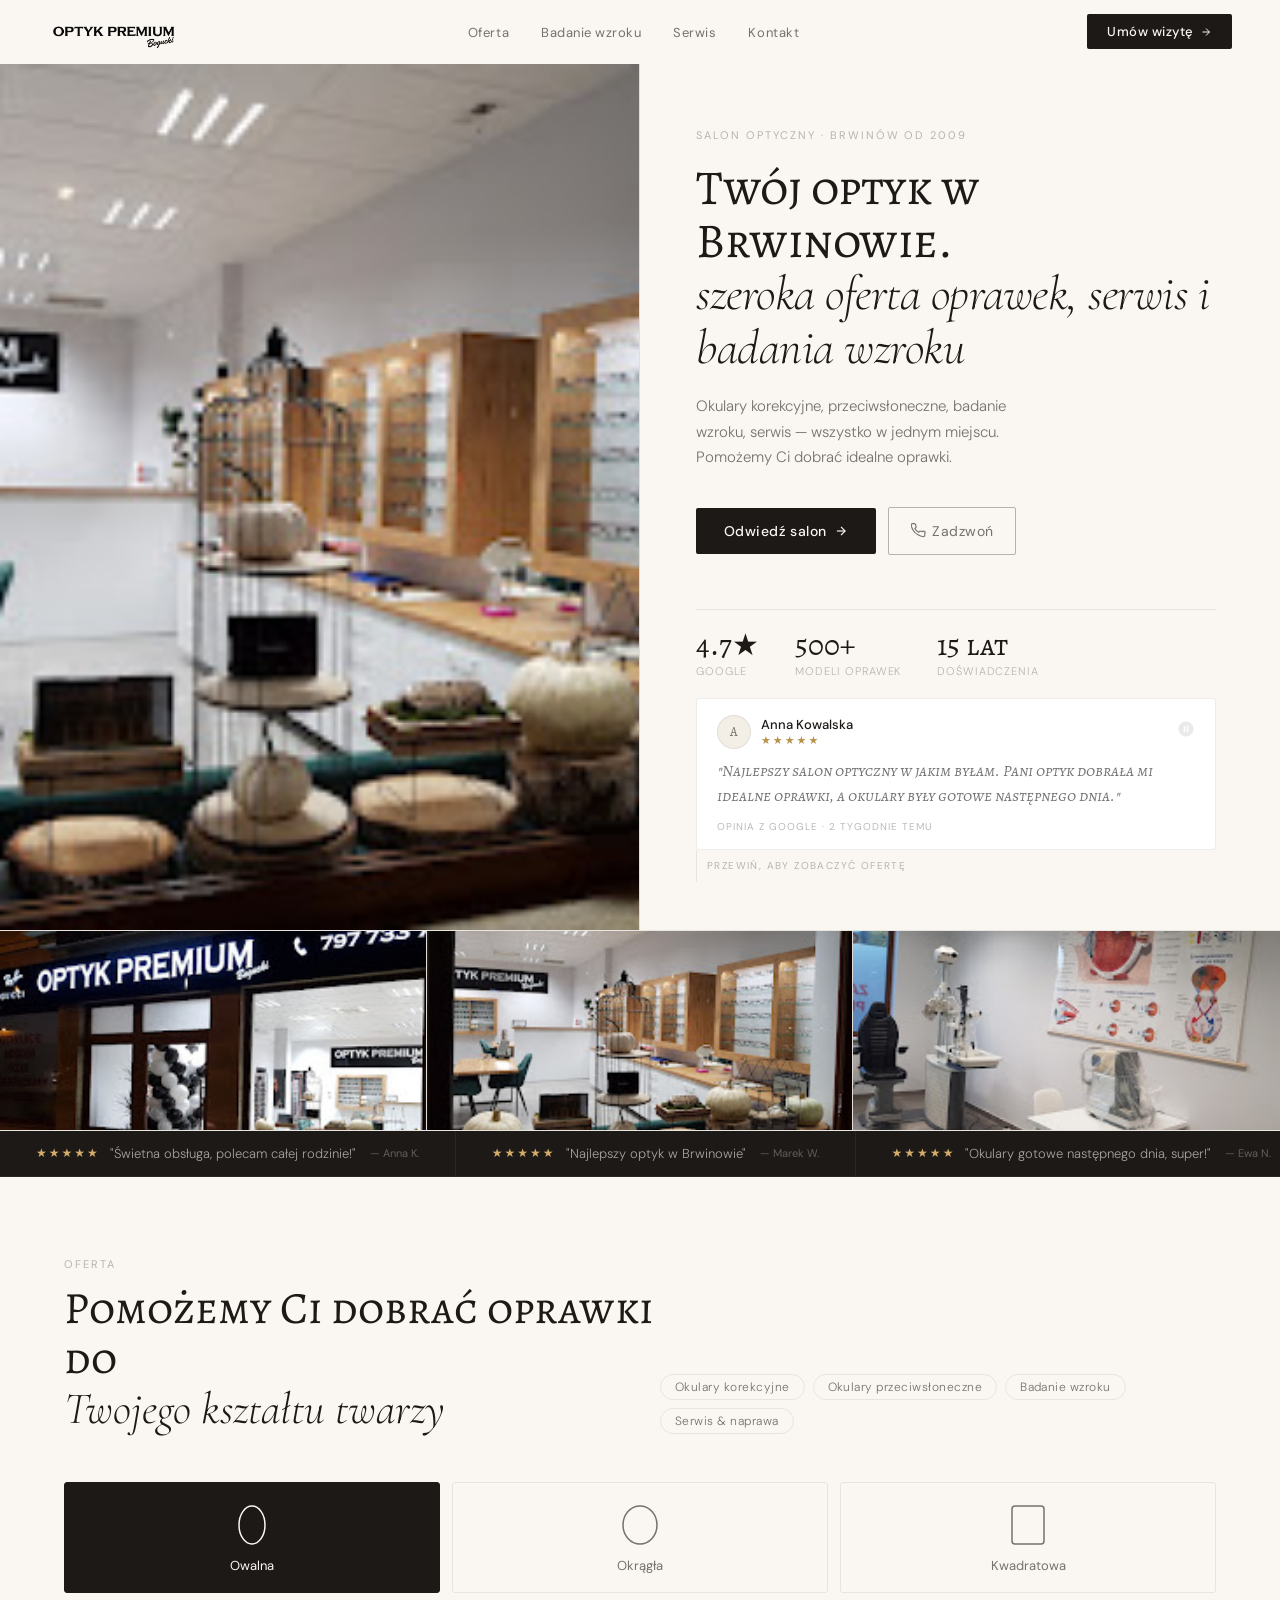
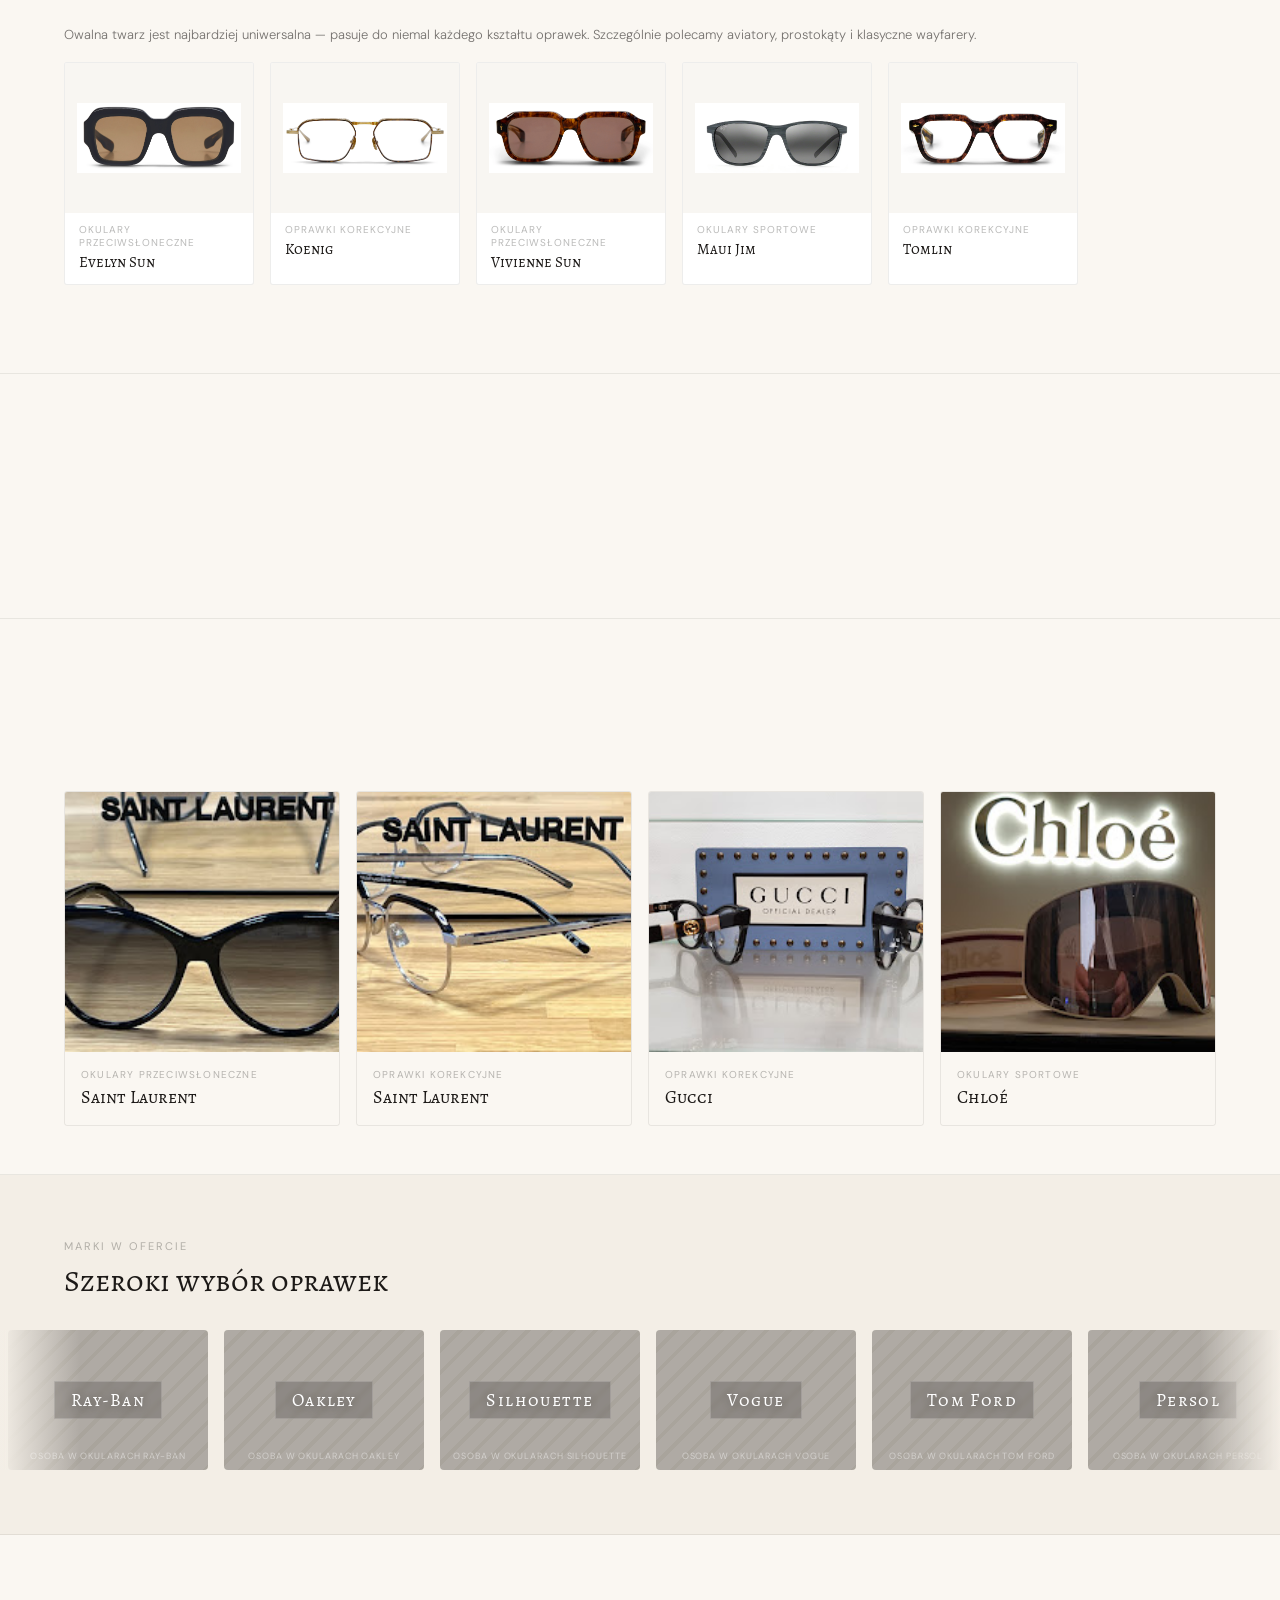
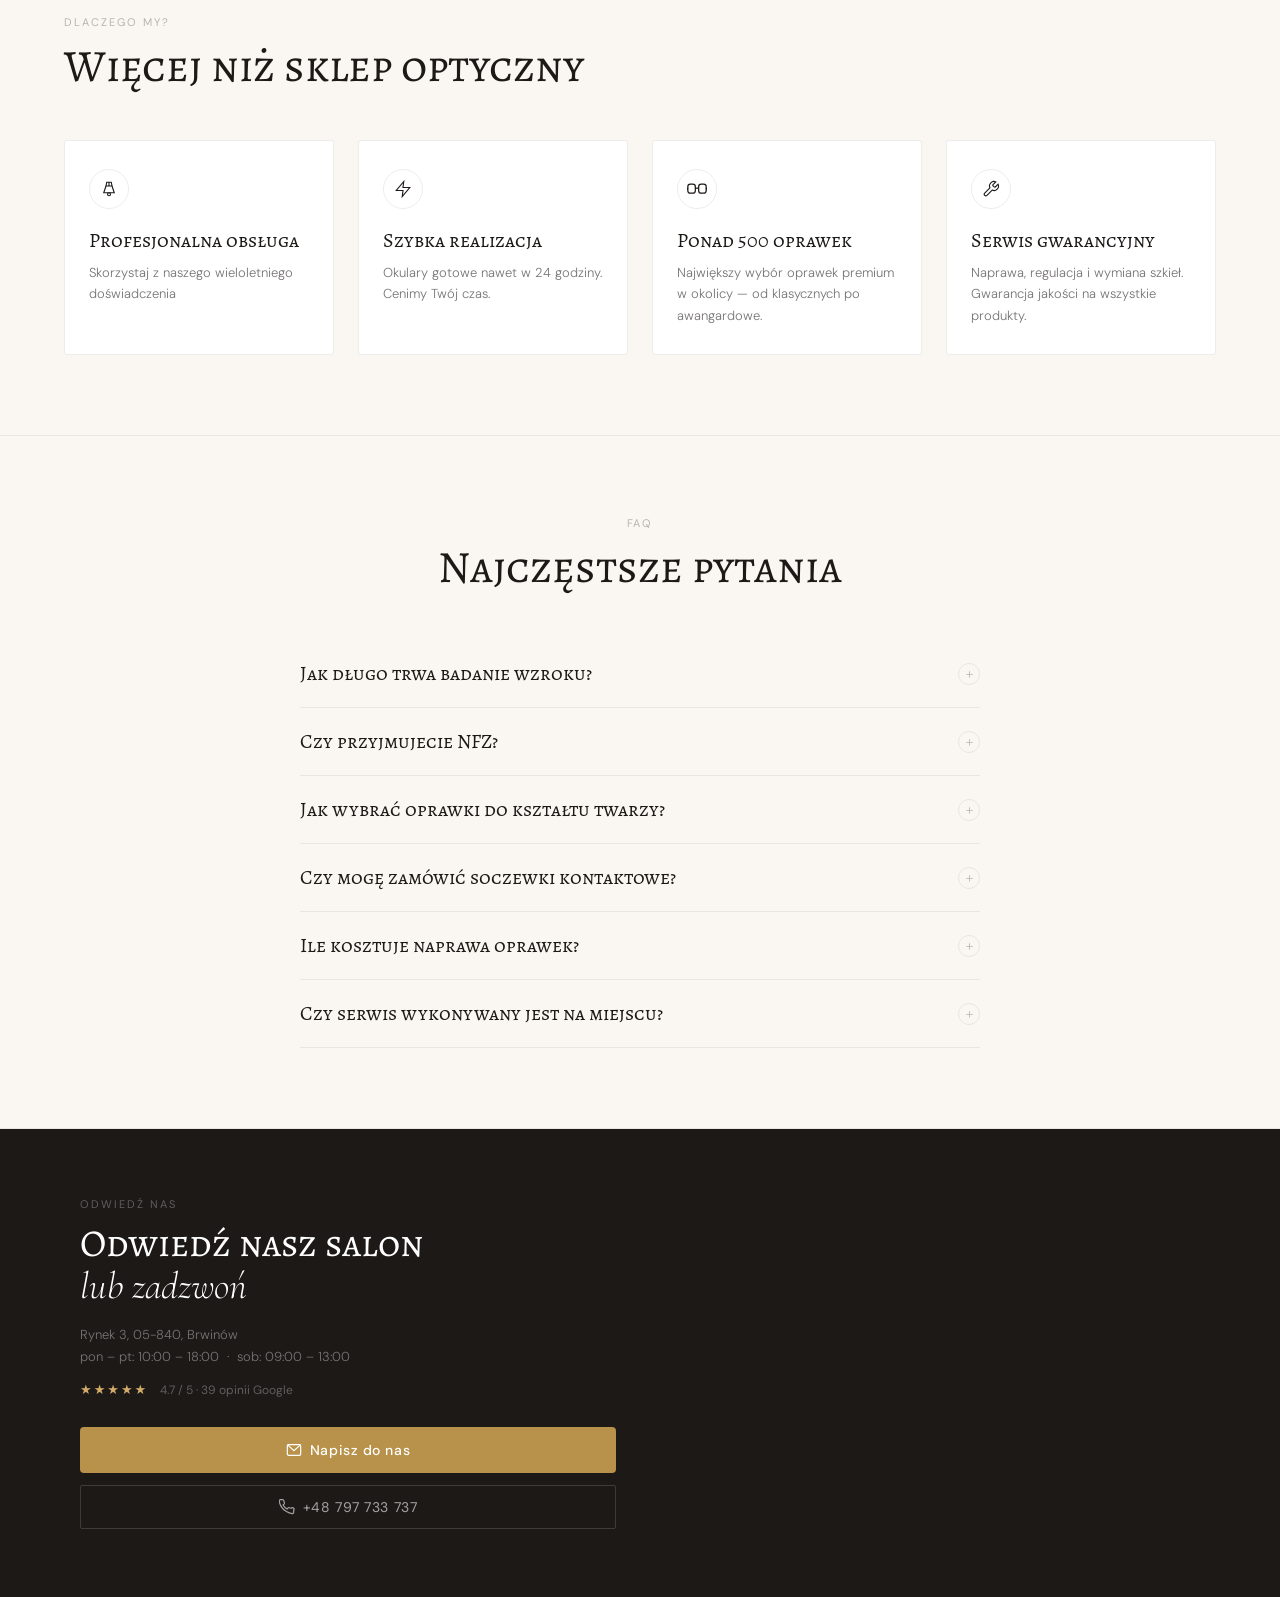
==== index.html @ ebd9d2a1 "Init 2" ====
<!DOCTYPE html>
<html>
<head>
  <meta charset="utf-8">
  <title>Optyk Premium Bogucki – Salon optyczny Wrocław</title>
  <style>
    * { margin: 0; padding: 0; box-sizing: border-box; }
    body { background: #FAF7F2; display: flex; align-items: center; justify-content: center; min-height: 100vh; font-family: -apple-system, BlinkMacSystemFont, sans-serif; }
    #__bundler_loading { position: fixed; bottom: 20px; right: 20px; font: 13px/1.4 -apple-system, BlinkMacSystemFont, sans-serif; color: #666; background: #fff; padding: 8px 14px; border-radius: 8px; box-shadow: 0 1px 4px rgba(0,0,0,0.12); z-index: 10000; }
    #__bundler_thumbnail { position: fixed; inset: 0; width: 100%; height: 100%; display: flex; align-items: center; justify-content: center; background: #FAF7F2; z-index: 9999; }
    #__bundler_thumbnail svg { width: 100%; height: 100%; object-fit: contain; }
    #__bundler_placeholder { color: #999; font-size: 14px; }
  </style>
  <noscript>
    <style>#__bundler_loading { display: none; }</style>
    <div style="position:fixed;bottom:12px;left:12px;font:13px/1.4 -apple-system,BlinkMacSystemFont,sans-serif;color:#999;background:rgba(255,255,255,0.9);padding:6px 12px;border-radius:6px;box-shadow:0 1px 4px rgba(0,0,0,0.08);z-index:10000;">
      This page requires JavaScript to display.
    </div>
  </noscript>
</head>
<body>
  <div id="__bundler_thumbnail">
  <svg viewBox="0 0 1200 800" xmlns="http://www.w3.org/2000/svg">
    <!-- Nav bar -->
    <rect x="0" y="0" width="1200" height="64" fill="#FAF7F2"></rect>
    <rect x="48" y="22" width="180" height="20" rx="2" fill="#1C1917" opacity=".15"></rect>
    <rect x="1080" y="20" width="80" height="24" rx="2" fill="#1C1917" opacity=".8"></rect>
    <!-- Hero left image -->
    <rect x="0" y="64" width="600" height="500" fill="#E8E2DA"></rect>
    <rect x="220" y="240" width="160" height="12" rx="2" fill="#C8BFB4"></rect>
    <!-- Hero right text -->
    <rect x="648" y="140" width="200" height="10" rx="2" fill="#1C1917" opacity=".15"></rect>
    <rect x="648" y="168" width="460" height="48" rx="2" fill="#1C1917" opacity=".2"></rect>
    <rect x="648" y="224" width="380" height="36" rx="2" fill="#B8924A" opacity=".4"></rect>
    <rect x="648" y="280" width="340" height="32" rx="2" fill="#1C1917" opacity=".1"></rect>
    <rect x="648" y="332" width="140" height="40" rx="3" fill="#1C1917" opacity=".8"></rect>
    <rect x="800" y="332" width="120" height="40" rx="3" fill="none" stroke="#1C1917" stroke-width="2" opacity=".4"></rect>
    <!-- Stats -->
    <rect x="648" y="420" width="1200" height="1" fill="#1C1917" opacity=".1"></rect>
    <rect x="648" y="440" width="60" height="28" rx="2" fill="#1C1917" opacity=".2"></rect>
    <rect x="740" y="440" width="60" height="28" rx="2" fill="#1C1917" opacity=".2"></rect>
    <rect x="832" y="440" width="80" height="28" rx="2" fill="#1C1917" opacity=".2"></rect>
    <!-- Photo strip -->
    <rect x="0" y="564" width="400" height="130" fill="#DDD7CF"></rect>
    <rect x="400" y="564" width="400" height="130" fill="#D5CFC7"></rect>
    <rect x="800" y="564" width="400" height="130" fill="#CCC6BC"></rect>
    <!-- Eyeglasses icon -->
    <g transform="translate(560,620)" opacity=".3">
      <rect x="-60" y="-15" width="50" height="30" rx="8" fill="none" stroke="#1C1917" stroke-width="3"></rect>
      <rect x="10" y="-15" width="50" height="30" rx="8" fill="none" stroke="#1C1917" stroke-width="3"></rect>
      <line x1="-10" y1="0" x2="10" y2="0" stroke="#1C1917" stroke-width="3"></line>
    </g>
  </svg>
</div>
  <div id="__bundler_loading">Unpacking...</div>

  <script>
    
document.addEventListener('DOMContentLoaded', async function() {
  const loading = document.getElementById('__bundler_loading');
  function setStatus(msg) { if (loading) loading.textContent = msg; }

  // Error sink persists across replaceWith since it's on window, not the DOM.
  window.addEventListener('error', function(e) {
    var p = document.body || document.documentElement;
    var d = document.getElementById('__bundler_err') || p.appendChild(document.createElement('div'));
    d.id = '__bundler_err';
    d.style.cssText = 'position:fixed;bottom:12px;left:12px;right:12px;font:12px/1.4 ui-monospace,monospace;background:#2a1215;color:#ff8a80;padding:10px 14px;border-radius:8px;border:1px solid #5c2b2e;z-index:99999;white-space:pre-wrap;max-height:40vh;overflow:auto';
    d.textContent = (d.textContent ? d.textContent + String.fromCharCode(10) : '') +
      '[bundle] ' + (e.message || e.type) +
      (e.filename ? ' (' + e.filename.slice(0, 60) + ':' + e.lineno + ')' : '');
  }, true);

  try {
    const manifestEl = document.querySelector('script[type="__bundler/manifest"]');
    const templateEl = document.querySelector('script[type="__bundler/template"]');
    if (!manifestEl || !templateEl) {
      setStatus('Error: missing bundle data');
      console.error('[bundler] Missing script tags — manifestEl:', !!manifestEl, 'templateEl:', !!templateEl);
      return;
    }

    const manifest = JSON.parse(manifestEl.textContent);
    let template = JSON.parse(templateEl.textContent);

    const uuids = Object.keys(manifest);
    setStatus('Unpacking ' + uuids.length + ' assets...');

    const blobUrls = {};
    await Promise.all(uuids.map(async (uuid) => {
      const entry = manifest[uuid];
      try {
        const binaryStr = atob(entry.data);
        const bytes = new Uint8Array(binaryStr.length);
        for (let i = 0; i < binaryStr.length; i++) bytes[i] = binaryStr.charCodeAt(i);

        let finalBytes = bytes;
        if (entry.compressed) {
          if (typeof DecompressionStream !== 'undefined') {
            const ds = new DecompressionStream('gzip');
            const writer = ds.writable.getWriter();
            const reader = ds.readable.getReader();
            writer.write(bytes);
            writer.close();
            const chunks = [];
            let totalLen = 0;
            while (true) {
              const { done, value } = await reader.read();
              if (done) break;
              chunks.push(value);
              totalLen += value.length;
            }
            finalBytes = new Uint8Array(totalLen);
            let offset = 0;
            for (const chunk of chunks) { finalBytes.set(chunk, offset); offset += chunk.length; }
          } else {
            console.warn('DecompressionStream not available, asset ' + uuid + ' may not render');
          }
        }

        blobUrls[uuid] = URL.createObjectURL(new Blob([finalBytes], { type: entry.mime }));
      } catch (err) {
        console.error('Failed to decode asset ' + uuid + ':', err);
        blobUrls[uuid] = URL.createObjectURL(new Blob([], { type: entry.mime }));
      }
    }));

    const extResEl = document.querySelector('script[type="__bundler/ext_resources"]');
    const extResources = extResEl ? JSON.parse(extResEl.textContent) : [];
    const resourceMap = {};
    for (const entry of extResources) {
      if (blobUrls[entry.uuid]) resourceMap[entry.id] = blobUrls[entry.uuid];
    }

    setStatus('Rendering...');
    for (const uuid of uuids) template = template.split(uuid).join(blobUrls[uuid]);

    // Strip integrity + crossorigin — blob URLs from a file:// document inherit
    // a null origin, so crossorigin forces a CORS fetch that SRI then rejects.
    // The manifest bytes are ours; SRI protects against CDN compromise, not this.
    template = template.replace(/\s+integrity="[^"]*"/gi, '').replace(/\s+crossorigin="[^"]*"/gi, '');

    const resourceScript = '<script>window.__resources = ' +
      JSON.stringify(resourceMap).split('</' + 'script>').join('<\\/' + 'script>') +
      ';</' + 'script>';
    // Inject after <head> so the DOCTYPE stays first; prepending the script
    // would push the parser into quirks mode. DOMParser always emits a <head>
    // (synthesizing one if the source HTML omitted it) but may carry
    // attributes through, so match the full opening tag. slice() rather than
    // replace() keeps us clear of $-pattern substitution in resourceScript.
    const headOpen = template.match(/<head[^>]*>/i);
    if (headOpen) {
      const i = headOpen.index + headOpen[0].length;
      template = template.slice(0, i) + resourceScript + template.slice(i);
    }

    // Parse the template and swap the root element. Scripts inserted via
    // DOMParser/replaceWith are inert per spec — re-create each with
    // createElement so they execute, awaiting onload for src scripts to
    // preserve ordering (React before ReactDOM before Babel before text/babel).
    const doc = new DOMParser().parseFromString(template, 'text/html');
    document.documentElement.replaceWith(doc.documentElement);
    const dead = Array.from(document.scripts);
    for (const old of dead) {
      const s = document.createElement('script');
      for (const a of old.attributes) s.setAttribute(a.name, a.value);
      s.textContent = old.textContent;
      // text/babel scripts with a src: fetch and inline. transformScriptTags
      // does XHR against the src, but blob:null/ from a file:// origin is
      // silently dropped. Inlining makes it a plain inline babel script,
      // which transformScriptTags handles unconditionally.
      if ((s.type === 'text/babel' || s.type === 'text/jsx') && s.src) {
        const r = await fetch(s.src);
        s.textContent = await r.text();
        s.removeAttribute('src');
      }
      const p = s.src ? new Promise(function(r) { s.onload = s.onerror = r; }) : null;
      old.replaceWith(s);
      if (p) await p;
    }
    // Babel standalone auto-transforms type=text/babel on DOMContentLoaded,
    // which fired before we swapped the document. Trigger manually if present.
    if (window.Babel && typeof window.Babel.transformScriptTags === 'function') {
      window.Babel.transformScriptTags();
    }
  } catch (err) {
    setStatus('Error unpacking: ' + err.message);
    console.error('Bundle unpack error:', err);
  }
});

  </script>

  <script type="__bundler/manifest">
{"3f84a87c-1de7-4f9e-9d6e-d12e7cf51bd6":{"mime":"image/jpeg","compressed":false,"data":"/9j/4AAQSkZJRgABAQAAAQABAAD/4QAqRXhpZgAASUkqAAgAAAABADEBAgAHAAAAGgAAAAAAAABHb29nbGUAAP/bAIQAAwICCgsKCwsNCwsKCgoKCAgKCgoKCgoLCwoKCggICgoKCgsKCgsKCgoNCggKCgoKCAoKCgoICgsNCg0NCggKCAEDBAQGBQYKBgYKDw4KDQ0NDQ0QDxAQDw8NDQ0NDQ0NDQ0NDxANDw0NDQ0NDQ0NDQ0NDQ0NDQ0NDQ0NDQ0NDQ0N/8AAEQgArgDzAwERAAIRAQMRAf/EAB0AAAAHAQEBAAAAAAAAAAAAAAECAwQFBgcIAAn/xABbEAACAQIDBAUHBQoJBwsFAQABAgMEEQAFEgYTITEHIkFRgQhhcZGhscEUFTJSkiNCU2JygtHS4fAJFjNDk6KywtMXJFRjg7TDZHN0hKOks9Ti4/E1hZTE8zT/xAAcAQACAwEBAQEAAAAAAAAAAAABAgADBAUGBwj/xAA6EQACAQIDBAgFAwQCAgMAAAAAAQIDEQQSIRMxQVEFYXGBkaGx8CIywdHhFEJSFSMz8VNiJNJDgqL/2gAMAwEAAhEDEQA/AMw/[base64]/pA/ve84OhHcRrXniF5GgQc7ySxxi3i49+LoUXPcm+4qlUUd7K1V9M9BGevmNAv4oqIefpDtjR+hq/wZU8TSX7kWjZzMZKhFliaCSBxeOWGVJkYeZle3d6L4zzoum7STTLI1IzV4u6J+bLJwOEYY+d1Uey+EUVxGuhAZRVHmijzAj36vhi2yEzCb5PUk23YHn1X9l8GyDcRnyGqHJQfT+zB0BcLV0MoHIk/kkD44ARXKqWThrt6BcerB7BGTUeXr3jxJwBrhhk6/WX7WIHUP8xjvX7f7cDQmp5sk84+3iaBPDIz5vBsK0mTUIcib9z+3FTSHTE3yQ2vx/fxxWx0xgVj+v7f24pyot1B3cf1/b+3BsgWYZYUP398NZE1DCjT65Hjh1FCu4Hzav1ziyyEsz5j+QbVaM+jPa1JWpci/PcPa35hPhj7L0tBPC1OeV/[base64]/ZZ5HkT9arqaivka2oM7QQ37SscbahftO+42vbnfm1Olqj0gkl77vI3QwMFrJ3ZPHyScnC6fkSr5xLUavtb8n1k4y/1Cv/I0fpaX8TOM/pqvIKhaimeaooZN3FNRvYkRrpiUxtws8QKhHYEldKu+gHd9WlOOMi4zXxczn1Kbw0s0dxuWz3lLUczMqTPdBGzaopFtr4BbHrEqQyvpUqCpNytmOX+mVv22Zd+rpLfdFu2f6Voai+6qYpiOBEcqsR2cVBuORFiOzGSdCrT+ZMuhUpz+Vpk7Hncne3t/TjPcushUZzJ3t6z+sMG5LIN87y/WI/OP62CDKhVc2k+s3tP9/BJZCvzy/ex8f/ViAyoL88N5/WP04Fw2QHzo3cfWMAawVc2buPrH6MC4Mp45u3cfXbEDYCWvf6jevFcr8hkkNmnbub1fsxW7liQyk09x+z+/uxUNYT3K9x+z+/uwQDlKVPqn1YdIW4ruIz96cWKwtwwoI+44ssDMz5X+SH9z2gywdsss6OO5WpKogH0kLj7b0jD/AMaa45X6HzLBWdeLvua9UfVtNk/xL/v6cfGrSPojaDSbMW/[base64]/UU1BEtQ8a5mrVCvUUryNHu3kcoialhcWQoDwAuOIbnji1sbKVVuO7TqOnTw0VBKW84n6KuiHMcxzHNqaBYmlyyqdCY3FKdC1NZTkRMTa5MaaQSAoHE9/YniLRTnu/Bzo0byeXea4v8AGvLBqKV4RSOrLCK6ELfmZYDOqKBcsW08ByBtjPlw1bl6Fl61PmYzsJ5bGYpna1800k1FLUy00lMszCnKNCsSiKFndIwp3M6OEFyGu/Ga9lTDwlT2SSS4O2vjvEjVkp7Rt35cPA07pu8rf5TneRPTz1lHSiopFrYTI8KFRX07SbxIpSkqbourlla6altbhjPRw2ypSg7O/V6PgX1KynOMldW3mifwi3TUvzNSzUFeoZswWNnoasq5Q0dcdL7p1cLqVTZuGoKbXAxlwNGUJPPHhxLsTUUorK/AonlF1mZVO09FlsWZy5alTllFJvXqpkp1ZaWrqmkdFljXXMYt3cm7Oykk8sbMO1TpN5U9XwTe/hdGWqs8lq93NoiKHbXNciz3LaUZ3DnSVs9JDUwxzS1CJHPUR02iRWlkSOZhIZIHVzIrRDUuhtMpnlr0nmhbfbRJ9uhKbdOatK/e36lX6Ttp62o2mzikOe/NFPBVVjRyVU8y043csMYp4wp4Owd3UDq6YnsO6yDyUo2im7LgvqJL4pt3fizQdjtl6qDLs9rE2lhzhafJqmLd0k85aCaaSCSCc6zYECCZEYdcF2ANme9EpucoXhb4r7kWwjaMvi4W3sn/AODc8p2aaVsqrJXeSbeVmXTzWu4UsKimDGxfjHNLCVDC8VVGWBjVcZ8Zhs7U4rXiX4atl+F7jDPJm6Kc5zmgraxc4kpky9bMsqNM0mmnapJ16lt1QFJYuSTqJ7+hVrqElGy16l9jJClnTd/UsHko9Aec5/Ry1cecvSCGo+S6XhMrFhDBUa1dHi02EygcLgrcHjwqr4mNLRq/chqVHPudvE+q0uzTEk2FiSRy4cfRjx+zbdz0Cmgf4sn8X2fowdmxdohVdlT5vUP0YZU2LtEGOyZ/e2CqTJtUG/ioe73YsyC7VHyL8mWHTmtFOeDNVxhfMHDRj+1a3nx95xdDNh6knydvA+WYaVq0O0+qf8c5h5/zVx8Lzs+oZRLN+k4xRPLKVjihR5pZHFlSONS7uxvayqCSbjgMWU4ynJRjvEaUdT5002Y1+0uYsxnqIN6GqoUCkw5dliyrBFqUooWprF+UFFhqD8oZFlmvCsYh9ZUlDB0rcdO9nBhGWJqXe5Hb/[base64]/p5jLSLFOlzomz+PLKaGqy6KGloUmlimjFBvhGQZJjMYZGne+tZZN5c6k1Feq2mU505NuL14hlCcUsyL/XdObV+f7J5izXmMOWUFTbTqFVBmNZSzMyg2AlE0U6346JeXCxqyZYTXa/IsU804vsRcqPoogzPa/aShmvoqaKeRJALtFPvsnnhnQcOtGxvbhqjLxnquwOeVZwown2X7LMtVNTqyi+X2Mm8numraPavK6SrLb/AC2dsvVSdQSHd1k6LESFLQual5YS3OOZQLLpVdc2pU3KPFFEE41EmbF5QtYf49wSdrUSHkBx+b66Pl4fvwxXRX9rxLan+Q+lB2tkv9Icz/Njv/L+GPK7bU6+zR8u+g/ypqfI9oNopJ45pBV19bGu4WBtLR5hWude/qIAFIfhpZzcchwv6qdB1oRSaW7f2dRw1UVObdr7zZ+m7+EVp6vIc0NNv4ZiKbLFEogU3zFasF0emmn0mOCmrXuzoVZY/rLjPTwTpVE3JNavTq7bcy2VdTi9LM5hj8mXaiTI1RoYRlkMcuax0rrR/KwNMk7FdMDVglkUtaE1AYq6xMoH3NdP6mlny3+LcV7CplvbTeU/atqaSgyTNFjYRxVL5XmzROxJqqd6eoR13hdVkrKTVKuhN1vo5VtdCuLU3mcW+tdn4ZW7WTXeRnS9NQ1DxU+XtU1L1EyRIlRDTxybxrRxRpuKiYSGRnCgskP5JFyLVeMbya7r+ZXvdop95NdM3QzX/[base64]/3qa97yUF/bkzSf4KTOGjyOp0sADms4+9PFaHKx2jHO6UnacV1fVmnBwUot9Z2a21kg+/9i/AY4+0fM3umuQA2xk+ufsr+rg7R8wbNCybYP9dvsD9XDqoDZrkK/wAb3+s3goH93D7QGzXIN/G1/rN6h+ribUmzXI+TPR3PorqC33tflo8DVQKfXc4/SOJitjKP/V+jPj9HWrHtXqfU0VQ9v4v6vxx+dJKzaPrq3XOXPLg6Qg+XtQwM7vUTJHWClBkmio4VlqqgqFSzO25WJomYBld1ay67ej6Mwk6c9rUjZWur8b8fqjkYzExayQd3ezLH5HmxTQ0ktU0QhlzGoeoERRVanpIVWkoKNgI0t8lhiVNJF1Znubk45/SVXPUtwRqwVPJDrN9NT3+u37+7HIOgNZMw/[base64]/D4qUs+loqLffuXmU1qMfh5to0ylqAxNlbv5t2n0HHA1OiUzOfJ/yeR3kkyugeWV2lkkkoqd3d3Ys7uxgJZ2YlmZjdiSSeONKxVVKyk/EodGm+CEf8gmT6DH810IjLrKYxQ04QuiuiuV3AUsoeRQxF1DsAbMbz9VW3534g2FPkjQd7w+ifFjb1AWt5rYz5ne5dZFdpNh6RIXploqVKaQaZKdYIlhkWwUB4VhEbgABQGQ8AB2YMq9S98zuLs42tZWI/[base64]/QQR5saY9IV4/uZU8NTf7TNM58gijuzU9RPTMRYB4knQDuICwOy+Zpm8+N8OmJr5op+RllgIvc2hzlOzu0uVqFhemzKljFhAF0OFuWOhG3bISbnTHPLdmvoJOLf1GExX+ROMuf5/AqpV6C+B3XI0Hog6dKWqV4hAlFOhAmpWiCFWPVs6gIRewA3kQBuFDE8MV4no6rGO0pyzR7dV76h6OMg3kmsr8jUqUaRZEVBcmyQ6RcgAmwsLkAAnzDzY4Lm3vdzpJJbhUFz3/YUfHAUiWPKh7z9lcS4LC6wt9ZvUMWRkKxRYW728dOLbkFRSv3n7QwbinyuyQulRTvoe0dTSyk6G4BJ43ve34t8fpvENOnJLk/Q+KUpJTj2r1R9ONvNuqehUSVVRBSxyOUiMzKplbnpiS5eV7W6saM3EcOIx+fZUJzqyjFcX6n15VoRgm3wMDrNmYq/fVNHLT1ao7SuInUSwtfeDewSBZYmP0gGjGrmL49ksc6VKNOtFp2sm1dPhozhvCxqTcoNNFI2fpq6npKM1C1tTvI5WU5amaTqo3shdZXolQ69TdVphdlFkOldK8eGJjr8v8A9kvqa50bc+64oM1qXIKQ55H3/cdoB3dkzHjzuDw5HtJxHiU/4eEQKhb+XixpUbL17oU320QBfe9UZijarFQN6EWQIQeMZcpqAbSSAcKqq/6eCLNlb+XixOo2FqY45WZtonjWNmdpp8yZFUKdRa5to7CGFiL8DjTCopP4VG/Uo/YpnBrVt27WQNP0d1F4Cy5s2pY3pr78kLNvJI2iO7ugfcyMLFfoAniUvoe1jB1Gko8Xp74mfNSnNU73lwRYX2EzVwQ0mem9uDSTkcPM0dj4jHJ21D/p5HR2dT/t4jPLujeqYalOas6SEM+t+DRkcDeMAMpt2Ai3PD7Wit+XwF2c3zJh6muD7sz5sXUAsqzuGF9POyNbmLDgeOC6tFa/D4EVOo9E2WHL9nqtlH3XNST2fKm5919Q+HHswY1aEtEo37BXTqri/Ek8o2VqQ+rd5nUtE3CNq9lCuVtqDfKILnS5AtIV0yEEG4tbKtQpPLNRV1y3+CK9lVqK8ZPT3zLTsnBmJ1M9HmcK3FllzTLhYAnjw+Wsb3HBpLi3M34YliMCm7xi+xP8F0qOJaWWbXPd+Sxx5lIt7rVD/wC50bd3/IPN2k8/RaPEYD+H/wCfyJsMX/yPy+wgMwqNRK/K2BBAX5flhsewgNlt7jzvbv78K6/R/wDx+T+5NhjH/[base64]/k95Y7t3H1ftxzbmtxGz0Lnj1/QOA9+BmQbCiZdJbgH9f7fjiZkDKJHJpe0N4sf0nAuh7DmnylhzBv5yffgAaKL0tdAkdcocH5PWRA/J6yO28Q/UktbewNyeNjyJ0kE8eng+kJ4aWj+HijHXwsays9/Mz3oX6YKiKd8tr13dVAY0WUm6lXbREd4baoJiQsE5t1yIJLSaNXZxuChiIfqcN2tetlz5o52GxMqUtjW38H74cmb5U00x5L62H6Rjy6aR2srEItl5W+kSPzx+k4LmiWZJ02yZA/b+0YZTEaF/mOXkLeP7b4bOiZRudnJPrD9/[base64]/[base64]/[base64]/YMZNmy/Og77Ut2K3hc4mQGcK21x+q39b9OJkJtBtJtS3cw+17v24bZBzmZdNWwny+JXTSlbTiQ00skbMjBwQ9NOCGD0046sqMjAcHANmV+x0fipYWf/V7/ALmDF0I4iOu9bn9Cu9B/lDO6illDJLARBIlQzvNTzlmC0s5+k8ZFloqwtJ8oCGKSRphHNXdbpDo2FWP6ih2tLd2r6rh6c/B4ydN7Grw3Pn1PytzNtG2574vQWcewr+jHk9kd3OSVJtE7Dq6D6Gvx9V8FQQrkKy5hN2qPb+jDqERHJiPy6XuHqxZkgDMylNl1Zz+7fYc+6M+/[base64]/3WIxFKvK1qZopYw9PODUx1ECud78pZGNIrbmZNWoMCduJxLoNaXTW/r4oxUIKpe7s16cH74kmnkL1sDBoabJ3YayJVetonBdWDkWpagrxZt3pqFWNdKgNpDDPDpGmuBfLDSfEp+1nkyZ65U01Lr3NXNJIlHtCz8SrNpVa3dQJZ2Qv/AJq7NuyCulgDrq42Ecrk2r6rf6cCiNCTuo626uJE5/sZtTRxzOiZ9HIyF1CnLapS6nqDTAzMqaeD7hCXcatBvYUvF0Z72n2pfVFioVEno7dVzN6vykds4iGf5cgA6yy5a+lufFt5Bcd3UdRYcud0lChNfLHusMnUjxYhTfwkmc2tLHQzWNjrp5EkPZ9KOVQp9I8MVfoaPK3f/st/U1OZfNmP4SaOMBmyeKVyetoq2hB58pDHMSeXAxjt48BemXR9P9smOsVPika3kX8KrlWkbzK6yA9oglgqPUzPTE/ZGMU+jG38M/FF8cZ/KJdMi/hAdlagAyS1VK5NtNRTTXB5cWp2qlH2rYql0bW4Wfl6lqxdPjdGpbPdLWSTsEhzCkdzwEXy2JJbjs3Mksclx2rouDzGOZUwmIjvi7dWpqjXpPdI0mi2dQi41MO8HWPta2Htxhkpren4F6cXuY5+Zk+r6jY/28VZmNZHvmiP6r/a/S592DnkSyCrkkP1W8QhGBnYbIRm2Wg/BqfQQp94IwNpJByxIbabovpKiMxS07SRMVYoZAy6lN1ZQX6rqbMjqVdCAVIIBxdTr1KbvF6iunGWjOculHyaqqnIqKN56gR/Ru6pmcC8erDU3018QGkfJ6oiYhCTPMxVcehw3SUZ/DVsvR93DuOdVwbWsPyvuN/Jn8pSWrqxl9TS72a0xWoRDTTIIV1N8tpzwiYWCM67sLNJHGYrsGwuOwkIwdWDt5p35C4evKUlCSu/PvOrRSR906HzHWPaDjzl2dXKgN2n4QE/VkjsfYy+7Bu+RHE8xI5xKR3oRf1M4wb9YLDNs1gH0lZPyxYem+rEtLgw6cjCfKT6GjUKK+g0jMadCrJYFK2m/nKaVQw1tpH3IFlLWCCSNxTT0voOjMfKjLJP5efL8HMxuFjVjmj8y8/zyFPJo8oWnrVSCQaKgCy7zdmQsNWqGR2065UCs0cpVDUwqWKJNHVww7ukujtHXo7v3Jeq6jLgsY/8VXfwfP8AJ0XTzL2W8Gj/AFvhjytmdoeicfVHiU/TiZSBTUHuP2o8PYBKCvpx9+v2T+jGF5S34+Rk+2uY6Z0cNdIqpJEtfhvFeC47B/LHs5nHqZ6q64wXojnQVnr/ACfqSEs3Ede3Hjx5ebhjEjUyt9KvRbDmFHNSSMSsqMqswLBHI6r2I5KdJ89saKdVwlconBSTRxx5DO2LZTLXZZXR1MOqQ1FO4hmMCy0zClrrypH9GRHpSZgwg1UcQZlaVBJ6bEOFejo9d/fY4FOEqVZNrq7vf1OvG6S3Yg00LvxuJpyFiI7CFkYs9uBUbpla1iy45FN06XxN3fDl+TqShOorJWXmY90ueVBBlbCmaOWeoC714abdpo19cGed3WzyXLhIwzBSpKIrxawobWWact/eFyyLLBbii7I+XxlrORU000F2sHjm3115BnE8dLx71iec9xPDF1To/N/jnftViqOKt88TpDo86aMrqzalngkltq3Rdo57cr7mQJJb8ZVK9zY5NfCV6avJO3NG6nXpT3PUvFbE8nB0Vxys6s49TXHgRjmKbjuZqyp8CiZp5PeWyEs+V5exY3LfN9NqYntLBAxPnJxojiqq3TfiVuhB74opGZ+QxkcrFmy9EY8DuZaqAW/5tKhUvx+p7hi+PSNaP7r9yKnhab4Fazv+DUyOQdWOsivyMVWCfVNDP7TjR/VqnV4Ff6KD5ldqv4LfKrdWqrk/Lelkt4fI0PtGIumJ8YrzF/QR5srEH8Ge8Epkpc7ene1lb5O0UijgSDNDWR3BIvwiHZw4XxeumIvSUPMqeBtukP6foS20o9Qp8/iqFv1BUVM8zHgOGispJ0T8kVBXtvxNnWPwk/mh5IX9NWjul5hI/KF2yobGsycVkViGkpUbWSAOsZKKSohjB48TSKpJ7OREqGDrP4J2fb9GFVa9P5ldGgdEHl/5XXssMpmoKk6VEdSVaJpDe8cdSpUEgi33aKDUWUAE6guar0RUWtNp+v57i6OOg/mVjoQ5jwBUMQeIIdyCD29RXBB7CDY44sqTi7S0Z0FJNXQykllP0UY+ez29bOh9nhhPhS1Y92Iy01X+Kg8W9hNh9o4GemG0gcp2SnMhc2ZmCq77uNSyqbqjEIXZVvwGoAcbc8SVZNZeBFDW/EtCZA4/mk8NQ+HxxTmRZYO2WyHgY7370d/0ftwcxLCXzGexClhzQOns1c/A4jn1gyjeXL5x98WHHhIiuPereu+HVSK3iuLIqbK35hQp74WVR4owt4B8XKtHiVuDOW/KJ6E51mbMKQMs5KvURR60Z3BVhURKCoLgqjyxqbSMglUGTWJfTYHpGMY7OTXUcbFYRt54rX3qdMdBOc1FZQxTzx7iVzJeME30B2EbuGUMrSKA1jxsQeZIHJx0qcarcFo/U34fPkWfeaX8xEdpP53H3j3Y520RqsKJsye4eLG/uwdoAhlnI5vHbuuPerrbGJwNdyldINUdMxA1KqrP1SSCYdMoAuW5mO3M+zHraWuzvxil9DjT/f2t+jJHMAWVCoPFVNwt+yx42PbfHP3bzVvVxVDKqnqufPax9uo+wYjaJYxbbPo9MtdGrK6LOk0pkjBLx1ALOGLmQAq/EEIqyFtR1qBjqYacY05VE/iTXY12GGtFuajbRlvjnzCij6n+eMVdYxWKBHv2skCLUoFkhQtp1GrjqlaSTRv4kBkXounhMY/gWWdu5vj7VuwxuVehfM7x80jB/J38ms1Mj1WZ0zVU8slRNMKkrKNepNAaNGaJmmu8xYXRIhFFGFViBgxE1SVk/i3acDXSjn14epqe3PkYZNUggZeKVrEB6N3p9JPburmnYjh9OmbuIOOfDGVIu7lft+5pdCD4HMXSd/BsV8F5KJzVxr1txqWnql5WKBmFPMwN21K1Owt1YmJAx28P0inpL377zm1cI969++4o/Rh5Tu0VBUCkM7VOl0hNDmt4plaR0CpvahopoWIYaN5MIlUlt0QAMXVMHQr6218/symOIq0t70XvtO8vJ98oYZvEzCOWjnjZopIKhWszR2WU006oEqUjY6ZNIWSI23kSq0TSecxeBdDXfHny7Tr0MSqvaay9BL2y8PMCfZpHvxx2+o3CTZa55yE+fRGPYX/u4XN1BSFBs8O129Se7SfdhHJ8g2BbIY/rH7I+Ef7+9c0uQbIUXKoxzN+7n+phW2NZB1p4r30r4gi/jpwvxE0M36ZvJqynNUPymmj3pFlqoCIqpDZgp3oX7oq6iRHOksV+Oi9iOjh8dXoPRtrkzPVw9KotVrzOYlzfONk5lEspzLIWdYxMNWqDWVVROg1NA4tYSRh0l4EiRyKdfUwqYbpOGSqrT58V/wCy6t5wpQq4SWam7x5cH9n5HZ2wvSTT1sKzQS6kZUcgMpKhxqW9mIsRezKSpIYX1K6p5TGdG1cLLLLVcGtzO5h8VCvG638VxRYN+n1jfv4Y5mRmq6DpmCg/SB9f6QMHKyXHQzL8ceI8OYY4bKw3AOYAffKfX+scTK+QLnhWjvQeLe7Tbxvg5WS4dc2Hev7+PwxMpLhZc4PmI9I/WGGyvgS4zeRT2L4sn65wcjJcdU+bWA4oPQyn2XxaoMpbFRnac7pbzmMn08m9/wAcNkYtxF89hv8AST/s/wBGGUHyJcq42ngA6s6enrE/7ufbfFZfcwPyhukjN1F8vVZCzWcyQtIhjClSNKxKdTkgg2KhVseLcO5g68FZVdyVl1HNxFJ2bp73vJLaTPsyiSAwuRE9NTyqGgXUt0F0fUrkOtjqBdusx43BxqxkYUqnNSWZd5XhpSnDXem14GX5v0yZ5xtMQB2biL/[base64]/+fGyjLDX1SM1SFbmUTpOgzDMwoq9E5S4jl3MaTIDzAljgVip7Y3LRk8Sl7HHZvhctlozFlrXubP5GHTDPTxnZyeFHLPLV5ezfcmqEdjLUwU0rWEVahL1NJvNccjpLTSFFkgmVaKpVbwqvTnvV+F1y58VvV7WddVTp2nDeY/0vbQbW0OYVdGK1nWnlCxyNRQKZIZESeGQqKIgMUdRIFJVZkkQM2jUeVVpYek7OKNtOdapG+YqidKe1v+m2/wCqRD/9HFGbC/x8i3JW/l5h/wDKVtd/pv8A3WP/AMlgbTC/x8g5K/8ALzBHSBtb/pv/AHSMn/ccDaYX+HkHJX/kC23m13+mN/8Aip8KLE2uF/h5E2df+XmCNtNre2sYf9Wj/wDKDA2uFX7PJE2db+QePa3av/TX8KOM+6lwNthl+zyJsq38glbne1Lo8bVjvHIrRyRtQoyOjAqyOppSrqwJDKwIIPEYaOIw6d4wA6NV6OQHRZlWaZfKrxho6Zt78piO/[base64]/Spb6aXgUuvwUyCn2v2oBVflmbM7/RVMqqQTy/CQxcBcXIuAD6MMqFF8I+BNrU5st+TU20xGp8xqgp4gtLRUvh90ZySONzp0ix49pZUcNezcfBBz1nuuTmzGY5k5Y/[base64]/BqjhqkleMyXpejXbMn/6jXL5zw98g92Kf6jh/wDjH/R1f5nRmyFLmiU8KTGolmSNEkk+UyrrdQAXK73gzc2A4aibcLY5VTGRcm1ouXI6MKLUUmXkZfF9YeuVvdf3Y5d5GyxZdnVgtYyjj37wexo8ao35FEkyazWkisA1QXY23cJU6VgRRqZGK6QA7DUNP369wx3al62FjL90NH2Pccyn/[base64]/ErcqoLqNI4yCOY3CWi5R+Zb175C4fF5pZWtOZo7dES2OkAnzOT+kDwx51VmuB1rJjc9Dbd3rc/[base64]/0iZHt2Ft3biO/GldEzXz1Y92pU8bB/LFkSnSjXuxAyiOlHINU5lGxPpjgRz4a740roygl8VVvsX5+hU8XPhAapn2bvcXy+FezcxVVQw8JGRCfEDDfo8HH+T77Cbes91kNJ8qzCxabMXVO6OmpqQD89mc+JHjixRwsflp37W2L/elvl4FeyjLKednQZjNXtYh4UrTVWBuLGGlR2F+ItbjxGLtuqeqpxXcl5sRUXLRyb7/yW7IujiKGnlnTKqt44VeSUvlVVvCqjWxRa1YHcAcbRqw4curwi6Qk5ZVON31oR4aCV2iU6NNvZaxYxSQLS74aoVrqhMtSROraRRTQ1pKvrXQ7KEcNGwe01O02uptlB1G2+Nlq7c7aGdOjmyK3hpflf8G4noKzRyt6iki/CpuKmtY8rhJWraIA8LXNKQeF05qfLVOmYx0UW31v6fk7UMHHiz1d5JizFjPUVVRqZmEe/ajjUGw0KlBLSMyi1xv5JmHHrY51TpWcneMUu6/rc0qhTSs2/[base64]/8AJW9DW5Ojhr8k+zN/5jHIz20NakjMpMkAayOpI+9aLXz7NR1H3YtU+ZYT2z+Tyn6Vl7LADT49Z1HgmNCmkVskc2q6qGKcQRxjXEd4QrSBo1N2UqoJDsCyoRDcFyRe1sdbBYqMJOMvllo/v3HNxVBTSkvmTuhXZPMIJolkUxyKQASpJs/aDfSwI7QwBHaAb4pxFF0Z5Xu4PmiylU2kb8ePUFaojmzanhVVCU1O08pC8AzalUEd92p284J7mxWnaDfEMk7mq1mz6HiAvpCXPs44w52NHrOcOmbo4aTMFhUNorKN3QqNL/KKTem3OxVlaBO8FweHb6jBVl+mvL9slfskcytF7XTivNEbRdEEzU8bxyGWYgPEttJQpNumbWAIkKlUJEhDkITe6Jr7H/j0IOUpLVeJzXKrUnlSf2OgZMgfQmt1EhVS+lm067DVp4Hq3vpvxtzGPCTrRcnlWl9D0kU7a7wKXIyPv/[base64]/kS8SmVB3+XwsTUWx2cyAFcvggBFrVeaFCh4/zdFT1aH+kNrcieJyyxlHjNvsT+rReqEluj6fZk9F0L5m/E1mWUuoC6R0dTWEG1iBJNW0YZRyF4L3uTxJtT/UKcd0W+9L6MsdCbfUTUHkwhmvJmdc/EXSlhyunTvIXVS1EoB48PlBIvwI4YzPpOW5QXn9/oH9Nre5Y6Tya8oDa5Er5SDc7/MswdL8uMMdQkBB+rudHmxRLpKs1bRdiQ6w1nf/AF4Fo2b6MchgfXDQ5dFLxvL8jgExvxN5WTeG5tfr8cZZ4qtPRydu0bYq97amhw57EOAkjA7lYKB+aDjG1N66hUEuA7StHZKPNxv7/[base64]/lLdBcW7c5e8MkcupJMsmKtECwYs+WuSBHJezNTB9wevIFEjFm7uHxLatU3rj9+fqVyp23G+eTpmvyXKqSCpnqJKlI3aQld6U3kskyU+8tKH+TI6U4ZZGQiHq9XSBzMRllUbQVCfD6lVppIWt1ut29YLbwPGx9I/RXqdMs2VtELdc/0qm3gbe1sMKy00TEjhK/209wc8/[base64]/dxLFWZIw4aV4niQwvftv8ASN/C+OVOLTae9aGuEk1dELmNGwb6LDhY8SPV1OP7+FZdcbRK/c1vTfn4L7ziWDcOtUQeTeKgn+1xxLEK9Q1rCulYHrGJR9Eg20xfehWIHLsPp43xZU+VIVby2rnUna1h594P7i39VsZcti0O2eH8Q+fSw/rEgA+j9mFaBYFc5sR9Dj9YxG/m48vXiAcQ8WYg84oyOfAIf7vtv7cElhCWkib+YBHmQG3b2D44iZLCDUkI5RhfOCR7DIPVw8MS9iWPPSoeTPbuJik97G3txLksManZlGHKFvykKkH8pGQC/o4YZNXJYjTs0y20sUP4k7HwIdCPU/jh2kwAfKquP75XHcWjDfaWS/[base64]/DD79wLlebOJX4RoD3u8z6QPMur329OHSS3kuBW7PEDXPMXXmIo5NINjwFzKCPSOI78LfkEpLUck8lhrji5aQ17gceJ1Ev39YmxN++9c5WCjSqCAooUCSwFh/JH22xneowt/koh7EJH47N7wh/ftx0U4mRzkKwbFwqbbkHzrI5/4PDwwdBc8uZLUuzsHIQyA+aaRQPTqUe7AuDNLmOKvYIMOBYLzI38jD1AAe/D5wOb4vyHFT0awMl31v8A7WTh5xw4YRTcdUK6jk7FTzDoiVOsjP5hKJyR5tVlX9/Xaq4VruIun2Ol/CLY3B+624cjzkQj14ujVUWpLetSNXVmaNs9lhERurFY2MIYy67qFV1swl5KrBAWOpgmogFrY6HSMI1VHFU90l8XVLj4mDCzdNujN6rd1x4HqLZ5HAcJqDcQUkuGB5EESNcY4LujqZ1zHSZIvakg84Mnwfj7MAGbrDy5NEOGk/nGa39o4V3JmfMzXJsrjbN6kWGmOnjFutbUVpjflfkw9N8aJfIrkuzSlyinHNVH57D1nhjKG8g4ymlP1P6aT3a8MLefuwguy9KT/JL/AEr/AKf0nEuiXlzDHZemB/kx4GUkejtHpUjz4O0a3Cu74saS7LUrMCU4jgNUkp4dg4tcW7geGBKbk7yGjmju+guNmaccgL/9InHue/rxRJplmaXX5CTbIwnjpX+nkP8AauMLd8g5pdfgLHZem7VQ/wC0b4DxwyYuaT/0Np9maQdicf8AXS29V7YsuROXWFhyKnB4AX5fytR+sB7MV35jXl1+QMWx8ZP0PU85H9oj9+WImBzfuwrUbPQD6Qtbuaov4gN8MMnyBeTI+PK4r2WPV59VT7tQti1NLeB35+gt/FJm7I417gKgn2uPfiOaT0Ape9BWPZOGMFiFv2sUmN/BpBgObYU2/wDYxr80PJFZiPqxPb/xSfV6sIPu3vzICTYOWZruHAvyCsO/nd1J9IOI523BzLmTFFsQqWAViBYEiNiT47w3PpOKm77xs3JkqdmV/Bv+/wDtcDuDtOv34EY/SDRjhvW/oKj/AAPjjXbrM2WXLz/JHVG3lIAfurDuO6m9wgB9pxFcOXqD5X0gUqjhMLHkWYo3qeIHj2AjDqLe4DRLw7bUrC+8J9LsfUF5+z0YOzkIKZjtlEFsNbm4+lrHDhew3Z4W8cTI+LCk7kDV9MADWKta/[base64]/6ZNVmeqvAsfEuPfLwxTFXY9ur0+xjvRrtKnyyvq2Y2nkjhhte5ji1DUfuinrKIOFz9HF9V20Gcc1vf0NKk6SYexn9APH/ePfjKRUupe+4LHt+p5b5vMqP8J7YgdkuKXl9h2m1g7pV87MV9jTg+zC3fMmzXJeX2F5Nqk7ZGv3bxPdvicF3fEGTkl77hNtskHa/rB90g9+FtbiTL1BW2vHYkh85A+L/HCtvmHZ34BxtRf71x/R/EnEu3xG2QzqdtIhfVrB87RfpGA4sKj2EbUdLlMvISMe5Wi/T+/fgEyS5+Qyl6aAeCwzDxiB8LuL4dQjzDsuYtTbbBz1hVL5jcD0dRiPXwwG0tw6pW5D9dp6ReLWBPYzSMT57AkYVaiuMuDB/ygxH+TRm7LhXt7WHrthkhMj4v0Emz+d+SlB+eD/4ye/8Abat2oMq4nlpV/nN632rf703vwl0NZ8Le+4eR5rCv0Ubz6T/7+EA1K/v7CNRtIPwZI7CQpP8AWlYn14ryjq/MSO0A/Bt6dEdvVx95wbBsxnJtWL/yb/ZhwtxsvvUzkxMePEHkNEM7e/R6+AxtIEOSynkknpFLIfdMfdgppEPVnRdK9ria3dojTzffzjFimlxK2I0vR+IybxSEd16McvOXm5/kg+cYfa82C3It2V7YiIWWEIOXWmWw9XAeoYodmNZtajiTbxmN7R3PAHeqR7FN8LYiiIvVyvzaG31dJY+soF9p9OCiaCFXsbCReRowDe+hSreFrKfHh5sW55RBZPcUjM+igqwko6tiV1f5vUI7KdTBiBMoYgE3bS6uoYsUMZeVn6NDpG0NlWjmj6da5GSph/izx0fVx7URS9MrU8gSqgemkJCKWKrHIeNhE8jxhybX0xtIRyOJUw1OWtOWnJ/gMZzW9a9Ra8y6RnqUMUSbrULNLMxUBTw6iKzayePaO7hcOvPyKm99zQm3vLNk2yUIQKj8ALHUQSTzLE2C3Y3J6oAvYchjNKUm7l1kPEy/RwEi2HHiO37J9RtfCZmEVbNQP5/l2EIAPVH8RgXYuXqI6XaVAbl1bs4RevrA8vPhb8x8o2bpHiFxxXutEbe++BcOQZybaX/nJONrBt4o8PubWt+X4dz5lyJlAWeST6KmUDidRk0jusdHEnz+rtCp6keg8j2Ska1wAO67D2bsn+sBhnNcBLjltjqdOL8bfl2/tr7BhXO4RpUbQU0fBYlb0NID7/e2Iogv1jGTbB2+hTkdl7yfrW9uHtzZAHFS9i5CjuAF/aScDMluBZsfUWRL2lifyj8GGJtLjKJMQLo5Bh6ZG8/n9+EzBsKTZgTwup9PE+1wfZiXFyoQMjm9gp8+m3hcm3twLjWEtMp7F/qC3iQ3sGBmJZDd4pyeaetj/YhA9uCmGyAGWT9rLx52jk4+JZf7PrwSaCc2SSX4SMP9i3+MPdhb9QSxDM0/Ag+mx963xbfiV2F/[base64]/R1D0aggA+2MImkHKWrL8jj++Lk8bgdnqNvUSPPyxTtG+BMtiUjq6SPgS1+7rfrYiu2VO4FTt/HyRT5ri//EGNKWhTYjJ62pkHAWXzKBw9O8JwmWzCDl+wRe5fUeRsBcm9++UcsLJ2HTsT9HsNCn83f808POfupwm0kNcfGgQcoz6BG3+J7bYrbbCut+YK5NGT/JcfOjX9j/AYGoW1wYR9mIb3MQP5p/Xwt2iZusWXKovwf9X9EgwLgbfMVNEl7aSPCT9fEuC/vT7BVp05BTw4cN4Pbfj44a7Dw/0C+WJ9U+uU+4YK5kzP3YSOTxfUJ/NlPvjODmFzP3YbVOWR8t1/VmB9kPvwHJ8B0/en3CHZqL6g9cv+FgZmHN70+5EJSx9rr6dX7/HGwIdMvjHHex/1T7z8MQGoZaNOe81fk6Le/BJqevH9fj+WnuD4YIWo3faykecL8XGIQj5qGA9t/RoPgLS4lwahEySA/W9Q+Dtg5gWY1qMoUDhq8w3jL7COHhiZkGxESUUl7gFRfiRLq/ujBugkrQJJw7SO/X6PQfV4YF0LYnMullB+mR5rfoW/t9eA5C7NPeWGNYWAEnXPmBB8eR8cLnKpU5cCLzjo/pHHBfW0XD0aixHswc4EpLeUWr6Nt2bo59G8jt38g6+zCtmlN8iLqMmmPNUvfgTxt6DvLe0YF0OmBHsLI5u5C+hiPaC3qucLm6gkrD0bRgfTVSO0vqN/6mA5sNh3TZAUItPb86RfVpkwMwLC0kJ5Gob0Eyt7Tc/1jiZ0BR6iU2XqUR2u4sVHEtoFww7Wtx4nhfsPDnhW9BXFsto2hjNrToP9qnxJwl2V7N8g/wDGROHXBH/PRgnwPwYYHxcgbP3YP/GKP6yD/bx/EYDcuQNn7t+QfnpDx3i+b7qvH1C2BmfEOzt/oImZKf5wAdv3ZPZY3wLsOXq8hw2ZxdsvjvtN/Z8ThkVuEvaCpn0fZIvp+UK/xGIFU+foJSZ+nbIfNpkHwb42wbsbZ8reAn89r9drfl/+r4YXM77htn2D4ZkvZIPQ1z/eGGsVZZchNs2H4T+q3+IPdhbj7N8l77injPozykX80Mf+JjbdF+VibbSJ2SAem/8AijA0ZNeQpFtRH+HHgR7jKcEA4h2hi7ZVP53w1j34dMmoou0Cdko8P/74UWz5AybQqeG8F/R/7/PxxAgfPH+sHip9+/8AjgEB+dB+GU9/An3zkezBtYncD87If51R+aSf7ZxCa8hNqtfw0fijfv7cQPcKR1g/Cxendt7MAHce+cB+Gj9AQ39V8BrrJ3BDm45b4DzaX/XGEyjW6gBnQH88PBH/AMTAsSz5AfPI/Ck+bS3xmwNA2fIJ8+D67fYJ98pxCWFHzb8aQf7Ifrj2YhLB1zTuMv2D8W5YIbBlrSfvpPst8GPswNSbhvLXfjuPPoPxYHAZA7V9vv39IT9vxwNSWA+cB2ySX/J+AJxNWSweKsH1pj6Ef9/Vg2JYgpqePU19Qux4sHF78b8W4eA/ZSyzUBMoBPDiPNx4eu+JYFw0+WLy0nlzIYd/ccQFxsIjyFh3khj4cv7uAMAjvyuDxsLpa54X7F8L2OGzMWyJGnt3jzgW4ez4YsTFAAN+bW7OAUfDEZEHsfrP9sfpwlmyFgiTuaI+caf8bGwquOTB26x7eHql92EaYL34DUtflKo9Ic/8UYXUYMsX+tT06W/xcTUGYMYVAvvo/sf+7iagzdQCSqeO9Qjlfc6hfuuHPtw+pNeC8wvy+P66W7xDb+/f3YF2S3ULpAp5SXv/AKqU/G2GFu+Qdcv/ABifRG4/v8fbghv1CqUdu0/0Tn3McQVv3cOHU/X/AKCT4DCkv2eIUwj8e3nikv6ufswruNfs8Qjon1remPh8DhGw3Y3+VLe2tfToHuJOBcbUcGg7Q9/QifBr+zEuKpcLBEVv9Z6dBt/4bfHAuNddQmYgee8AHboFvbEMR3Bflb33jOaZOQZz5tMfu0YVNjK4BsOsS/cDoT3bsf2sFsbUcJMtr65fNdRb17th7cTMC7FKgAWOpz+SI291vcMR6C3bEnqV56pF7yUsPG+FJqe38f4X+qh95ODoTXkR+aZJvLlSH4DrWhuLX5dYXHL4HC2HjNR03EJPk8wIITWPMUWw815D7P8A4UfPHmHTKZWv1G9GtT6Pv/8A4wyjcXMgJMln+pqHpT9b44ORkzoFcnm/B27QLX+B9+A4kzx5iXzPKDcDhbirALb0WK8Ofb8cFBumOqejmJ4Rn83Q3/EHv8cRXFcoriPP4uz/AIOX7Mf+LgZGJtYcz2amNLEtJx7mkPvqMawL37sIRyRHiAx/K/az4I1mPosoDDhHH4hB74XwLi3Dw7NsOSRDxT4Uw9+JcmYSqKRk48B6CPYdC/DDDBoam44M/iX+EgxGLawhNmP4zf8AaH/jjCsawtLp7eP5pPvk+OIKHhhiIvpA42+gPizYINQVyuO5+mPySq+5cQOtg4yxB2yf0hv7OHsxAJsF8sUg2aXkf5z4WOAPqWBAjHt7voqOXLlhXYzXkiO2geOIajvPzGA94xW7IshmZXP45QcbqxHcY4z/AFtSk+IwLFyi3uF5NrYLXtKBzsqoP7/[base64]/qwUPlY7h2yiHbOPQUHs5YKQjg+oU/ygxf8o4fjJ+m3swQKm+ob/5Toz+H+1H8VOBcKpdngDFttEx5S37/ALjf17u+CiODQvPtPELX3/20/QMSyFyvq8Bt/HKn7pfUn62ITKz/2Q=="},"a69af657-752b-48a0-9995-ca1bb7807294":{"mime":"image/jpeg","compressed":false,"data":"/9j/4AAQSkZJRgABAQAAAQABAAD/4QBiRXhpZgAASUkqAAgAAAACADEBAgAHAAAAJgAAAGmHBAABAAAALgAAAAAAAABHb29nbGUAAAIAAJAHAAQAAAAwMjIwhpIHAA0AAABMAAAAAAAAAAAAAAAAAAAAAAAAAAAA/9sAhAADAgIKCggICAoKCgoICAgICAgKCAoKCggICAgICAgICAgICAoICAgICAgICAgKCAgKCAoKCggIDQ0KCA0ICAoIAQMEBAYFBgoGBgoNDQoNDQ0NDQ0NDQ0NDQ0NDQ0NDQ0NDQ0NDQ0NDQ0NDQ0NDQ0NDQ0NDQ0NDQ0NDQ0NDQ0NDQ3/wAARCADLAPMDAREAAhEBAxEB/8QAHQAAAAcBAQEAAAAAAAAAAAAAAQIDBAUGBwAICf/EAFMQAAIBAgQBBggJCAYKAAcAAAECAwQRAAUSIQYHEzFBUfAIImFxgZGx0RQjMlJTk6HB0wkWQlSSlNLhFRhVYqLxGSQzQ2NygpXC1BclJkVzpcT/xAAbAQADAQEBAQEAAAAAAAAAAAAAAQIDBAUGB//EADURAAICAAQEAwYGAgIDAAAAAAABAhEDBBIhEzFRkUFhcQUUUoGh8CIyscHR4RXxIzNDU2L/2gAMAwEAAhEDEQA/[base64]/hxGpEavJ9hdOUCP5k31Un8OHqQtXk+wp+fyfRzfUyfw4NQa/J9jv8A4hJ9FP8AUyfwYNSFrfR9jjygp9FP9TJ/Dg1D1v4X2APKEn0U/wBTJ/Bg1InW/hYm3KMn0VR9RL/Bh2Gt/C+wVeUiP6Kf6iX+DBYa38L7Cg5So/oqj93m/gxWoWt/C+wZeUyL6Of6ib2c3gsWt/C+woOUqL5k/wBRN/B39GHYuJ/8y7CqcpcXzZvqJvw8AcTyfYOOUqH5sv1E/wCFhhxfJ9hReUqDsl/d6j8HCsXF8n2YqOUmD/i/u9T+BgsfF8n2Ycco0H/E/d6n8DBYcXyfZgryiwdsn1FT+Dhi4q6PsxQcoMHbJ9RU/gYB8VdH2Yf8/YO1/qKj8HAHE8n2Z35+Qdr/AFFR+FgHxPJ9mceOoPnP9TP+FgDieT7MK3HUHzm+qm/CwBxF0fZif580/wA4/Vy/wD1YVoOIuj7MTPHNP8//AAuPao79mC0PX5PswV43g+d9hHtxLaDX5PsxT89IPnjCtD4nr2YB42p/nj7cFofEXn2f8BTxxT/SD1H3YNSDiLz7M78+Kb6VfXg1IOJH7TB/Pam+lT1jC1IfEicOM6b6VP2hg1IOIh+hPb9u3txRoKgnue/3e4KsOrHtwEhjIcABOdPb7e/f1AgDIe/f3enAMKZT3774ABEp7T3+/wDn6aQCqTHDAUEx8v3ff6PJ0YBBlmPf+f39XXgChZZj5e/fpwEhuePb6/f1jr6vcAHWTuO/t8nkwAGEp7e/fst19N8AA853/n36/QADzp73A7+bp236MAHCY9+5+3+YABMx79/tvgADnj2/b9/f3gBefPf3b7ezsPSQAjTnt7/f9vo2wDE3mPfvbv58A6EzN3729Xk6erAMBZe/fuPswAH5w99u/m3825BTADnO479/tEgAZPNgA4N5B6u/frO2AApbyD1A+3v68FABYfNHf0HCpARol79+/twx0KLN3/ywEiqy9+/fyYB0dzuAATIO/T39XowAFL9+/s94wAEv37jDAMp79/s7MUAbAAYHv337+bATYcd+/t9h6yhCynv3Hfb0ugDg9x39mCgDphAHHfv2+v2XAOHf32Hf7BgA4d+3ue/RhgGv377+v7MIAB36vdgAC/f+fe/rs6AKW79+/wBowgCFvV38v34AEmbz9/Xbz7dW/RgGgnfv/MD09YUCMAA372/z7+k4TAG+JA44AAHfqwAAe/e2ADtfe+ACF19+5wFAiTv3OAAyy9/8u/R5MACgfAAOvAKgpbAFGQ8t/hDpljxwiITTvHzz65ObjihLOisz6XLs7RuNI02Cli26hu7Ay3ETk3SRzYmLpaSVszaq8MqpRtLUEaMALrJJKrC4uLhowQCLEbDbHXHJQkrjO15V/Ji8xKLpxD0fhlVLsEWiiZyCQqSSM1lF2IUKSQo3JtYDswSycIfmnXrS/ccceUuUb9BRPDNn/VIfrX/hxr/j18T7Ee8voOYvDEqCpcUUegNoLiSTQHtfRq0aQ9t9N726sQsnh6tGvfptY+NKtWnbr9o7+ufOBvSQ2H/Fcbfs2+4dmL/x6+L6E+8voLyeGLUAgGijUkBrNJICVboIBQXVh0HrxMcnCauM79Kf7lPHlHZxr79A0PhkVBZVWiiLMbKqySFmO5soCkk2BNgOo7YJZKEFcp0urpErMSk6UbObwyqi5Bo4QRcEGSQEEbEEaQRY3BB3xS9nxatS/QTzLW1B4vDCqSGK0URWMBnIeUhFY2UuQLIGOwJtc33xEsnhxai57vktiljTatR2E/65VR+qQftyfyxp/j4/E+xPvL6AzeGDVhUY0cKrJqMTNzumQJpDmMkgOELJqKXtqXouMZxymFKTip21zSouWNNK3HYbt4Y1X1U1N2D/AGpNztYeP19FvfjR5CCVuT+hmsxJ7JBKzwva5WZGpqZHSwZXScMpZVYBlMwKkoytuAdJXqtiYZPCmrhK15UXLGnF1KNCNP4XGYyMEjpqV3Y2VI4al3Y9iqk5cnzb4c8pg4aucml6r+AjjTm6irGS+GJXkAiOit1ERTn/APqxUclhSVxba9V/BLx5p00AfC1zMrLIIaQxwJzkzCCoKQxi/wAZKwqSsabHxnsLA77G2WJl8vhfnlXq1/BcMTFn+VX8v7Ef63eY/Mo/qZv/AGca+44fn3/oj3iXkDN4WmZqiymKlETyc0jmnmEby2c6Fc1GlntG/igndH6w2MXgZdT4bl+Lpa/j6GixMVx1Vt1oD+t3mPzKP6mb/wBn3Y29ww/Puv4M/eZeRIJ4X1dC8PwmmpykqGVVRJYpZYVIDtEXmlW4uPlL0kXsCDjkWBl8SThhz/F0+1v8jdzxILVKO3397nrCGqDKGBuGAZT2gi4PqN8eWdQYS9+/fy4RVAB+/cd9vSDD853vgJoi+b79+/kwFAGPv37+rAAUJ37jq7cABxgAMe/fv6MABbYCTwv4eORtNXGFWKM+X0rKw6mSqqWW4+aWSx67E49fAwuLlpQ6v+DinicPGUvL+TDuCcqmjiInleVyVtzjs/NokaIsaM24RdJ0qAAqkKB4tz15LK+7wcW+bv6JfsZZnG4sk/KhDi3h2d56aenmaJ4dasUZkfTIUuySLcqw0kdBuG6Rp3yz2S95cWnytd6/g0yua4F7c6+hcMooykUcZJYpGiFm+U5VQpZvK1rnynHp4UNEIw6JLscM56pOXVtlSyXgmeOskk+ESfBmqHqBHqOljIJiUkT5LaHmvHJe6oGXSTIWXyo+z6zPGva2+6e31O+WcvB4deCXYt/EWV87TzQhtJlieMMBfSWUgNba4BO4uLja4vj1MbD4mHKHVNdzhw56JqXRpkVwHkVRHrapneV2SKNQ8jSLGsTSt8WXClUYy/I302vc6jbgyGSeW1W+dfS/5OvN5pY1UuV/Wv4FePuHJplgMErRSwzCTUjFHKlWRtEigmOQatSvpexBFvGuNM9lPeYKKe6d/[base64]/BxXiXfOvn1PSzGd40NFdPp0LXxhk7TU8kSO0chMbo6EhlaKVJV3G4BKBSRuATbHo5nA42G8O6v/[base64]/G/O+fP1PQWcfC4flRoMrbEdotj2DzzOeGeTn4POZucLBInRAb76ul3JLXYIAgC6R8o7kjT4uU9nRy+JrT9P76noZjOPFhpa+/I+suSoRDCOyKMdHYijv/AJY8iXNncuQ+B73v/Id+zEjDA4ADjvt/MYAGqy9++2AAecHfvbABxI79+/kwAFLYBHB+/f8Al6MAhRcAHirw4qpYswinfZBlkRJHXoqqzYX6/GUbkdXRj2spirDwZSlyTb+iODGg5YiS5vYwynzGJrc3NFMNEbsYWLBOcBIR9SoVkWxDLbYgi5tjsy2ahjpuF7dTHGwJYTqQ9jlx2nOOUmxRNDIcYU17fCIQQbEc7HcHsI1bYz4sPiXdF8OXRi68W0/08P1qfxYOLDqu4uHLoxaPiiD6aH6xP4sPiR6ruGiXRi35ywfTRfWJ78PXHqu4aJdBROI4fpYvrE9+DXHqu4tEugY8Rw/Sx/WL78GuPVdx6H0CtxJD9LF9Ynvw1OPVBofQTPE0P0sX1ie/C4keqDQ+gSTimH6WL6xPfg4keq7hol0EG4tg+mi+tT34XEh1XcNEugU8XwfTQ/Wp/FhcWPVdx8OXRhDxjB9PD9bH/FhcWHVdw4cujE340px0zw/Wx/[base64]/wCXr2wCHC9+/f04APHfh15Usk9Iji6S0c0bjcXUS7i4sQRr2I3HUdsevk4KeHKL5M4seTjKLXM8x8L8MR06FE/SILE9LWFhci17Dr69ybkkn0MDAjgqonNi4ssTeRPocdJziiSe3FFE74HPgm5NmOSrV1lI0tSKysgZxU1UQ0Qy6Y15uCaOMaVsLhbnrJx8TiycZNI+hw4qStm3/wBQHhz9Qk/fa7/2cc/GkaaEB/o/uHf1KT99rf8A2MVxZBoRx/J88O/qcv77Wfj4XEkPQgv+j14d/U5v32r/ABsHEkGhHH8ndw7+qTfvlV+Lh8WQaEB/o5+HP1Sb98qvxcLiMNKAH5OXhz9Um/fKn8TBxGGlA/6OXhz9Um/fKn8TD4shaEG/0cvDv6pN++VP4mDiyFpQB/JzcO/qk375Vfi4OLINKOH5Orh79Um/fKr8XBxZBpRmfhL+BZkeXZDmeYQU8qVFLTh4WaqqXCytNFEhKPIyMLyWswI3xUMRt0xNUjOuGct001Og2C08KgdgEai3otj7XCjUEvJHz83+J+o/NLjWiLEavLA6MjC6upRgetWBBHqOIlBSTi+T2Y1Jp2hpyf8AJzHFUrpF2qJYUYkAeKZAAoChVA8YkkAFjuxY745MLKwwFJx6fobzx5YjSkfVWRtz5/v79zj5s9QSdsABRgKFQuJoVjMLihh1jwCsU04AAK4BCbx4AAJwAeQ/DyqCnwOYKXZKauZVFyWMZgYKANyTq6BuejrGPUyknHDxJRVtU0uuzOPGipTgm6T2vseYeD+MIatdUMUqKkcYd5XV1llJkDtFpjj0KNAuh5wqT8ogjHR7PzGLj6uIltVNeN3t8v3DOYEMJrQ/VFk+B49ijzRVKIbYdCs3L8nO4bI6xPoc9zKI+Tamkt6pAfTj4XNKsR/fiz6TB/Kjb+WvlIjyrK6vM5I2l+DIvNwpcPUVEsiQ08AIVyvOzyRoXCPoUs2ltNjzRjqdGrlSsd5dw3X/[base64]/[base64]/lDVA4Pzf+8cuX/wDaUR9gw4cxs870FIBHGOxEHqUY+/[base64]/[base64]/AJiB7cK0uYUzZvybK/8AyrOR2cS5ifQabL7HzHpB68fD5r/sfq/1Z9Hg/[base64]/[base64]/69A3/[base64]/5/kmxFwwKj5ZntFUyf8AKFw005pM5pHoZVfm3enLTrGbMS81MB8ISMFQuqE1bBmAKrZiJoZ6d4a5UKGpANPW0s1wDaKeJn3AI1RhtamxBsygjs3w0Bb1jJ33PmF/twCPg5m3hD5nLqllznMZZWmKmnkq6pYRDoB53XFPBGp13j5hI06NV97Yn8TVfX+nZa0p3z8v7VF74C4HzWop1JosynZp5BGfgtZN4jhJL846SWTnJH+MZtPWWO5PJiYacvl9+R6eXxkofPr8/UuWT+BlxC9fDUxZVoHORymepqqeCSPRC0JUfHySJ+jIrCnkdZFU6SoYHeEG4021/u7OTGxI69SSffpVfozYuPPAx4hqYNYbL4TTCsqIoIqqeonnmlEDJTpztPSUkfjQWR5ZSod/GspJEYeXUebsieZcuSSPPfgg8k0dZxDHSzxM70Yqqutp5YzH49LKIRRsjvqCCplh55HHjRrNEysGvjt5I5bbPrskbFLOd7Waw2I6Ojo3HSLW6erGZR86vDq5EYKCWOvolMEU13qo4QBFTyiRQlZBEoURKXZVqIo9KnUJVEbiVpNISa5ESimZlye8qDNB/rVVGaeliEUOsoqxgsWZeeFucsxsocl7FQLgLj1MhWG5ylLZ06b9bObN3NRSjuvGiOq+UmprZBFRpJFTMbCpdChkuCbxtKBGi9eptbbNdFALAxs5LEenD2X1/pEQy6itUv6LD+YOXwIzVGZzGq0lgKeapaz72BCOY2Bba2hE6drY5Hhpc5bm6k3yRRE5YGoJT8HrqjUXBaaJIkmMR0EB4+biWR4m1gM7IxBbSQp0nnai/wAyv5m1yX5XR6Q8D3w38wrM8pcnqW+E0tWKoJNOsa1cbwU8lTGxMComhlhZWR+ea7raQaDq58WMUriq+ZtCTezPoW8+xsLmxsL2ueoX3tfov1Y5rNSGpM3nJjGlSDJGJGaKWIKhileUKjuzalZIwstzGxlC2JRmL2ELRZtMFcsilh8LKBFf5McmmmDXJJeSPxmC/[base64]/+nY4/p83y2Hz+PJLYeX4q/mBxvgbzRniflZ5s5QeN4qVIueOlaiXmQeoXUsxc3FksLMb9BOPrs7ivDhS8djw8vh6pb+BZORhqGqq6V5JIWhhMkkcR5toHYR2SR13Q8wfFFx4rTL0EnHz129z0+XIa+Evka0MyZvRc0Uuq1MNwaeVFuQrhbhUW5ZdiIzqYKVaeOem5Qdwdeg6UtpK/[base64]/ANcq623/AH+x6eDmcL/ywtK6pJ8+vL9yB/qo55GTHHksixozBBDU5UItOo2KXr1JB6bsqsxJLAEkYz4GY+P77G3vGU/9b+/[base64]/C15Yq0+NHPltZQmNV5yKGRJkiqiRFOI/hUyPTzSRlIaqOWQM6DZb7LLZ7jScHFxe9X4tc1yVNc6fh4lYuT4cVO01tyfJPk/NMsXgv55DJlUU8dHQxTRySQSPBSRI7tGQdbEKSWIceMSTYAEm1zlOeLGUouXj9HyPQy+HhTgpJfa5jfwu87qGykM8soSGpgkVVZkQlyaa+lbBrCdgL3tqPRc40ysp8aNt7qS+l/sRnoQWC9KVpr9a/c8TvKTj3T50pFTOCzbgnUTsd+nGYze/AV4spKTiSlrK2eKnp6enrPjZ20xiWSBokTVvZ2DtYdYDYzxE2qRUHTPp6nhccPn/7xQemdR7ccuiXQ21LqOE8K7IP7Yy796jHtODRLoGpdRxH4U+Q/wBs5b6ayEe1xh6H0HrQsvhP5D/bOV/v1P8AfJg0voLUuosvhL5F/bWVf9wpfvlwaX0DUuoqvhJZF/bWU/8AcaP75sGl9A1LqKL4RuR/21lH/c6L8fBpfQNS6knR8suVOAUzTLnB3GiupWBB7NMpwqfQdj+LlCoT0VtGfNVQH2SYKYrQuOL6U9FVTnzTxfx4VBZ5R/KO5lFLlmTRxyRux4joXtHIjHSlLX3NlJ28YC/aR2jHTll/yL1X6oxxvyv78DyB4V9KxhorAlVmmLWF7fFqATb04+k9o/lj6v8AQ8vKPd+h51hkKMHUlG/RbVpa52Oltj1dRx4qZ6Jccp5YcwgXQlXNp61lImUg/o6ahZQFPYLeS2CkxJmgcmvhR1MNWtU1NRPOiCNJlpxHOE+YZEYDR0eJo0jptiHRfM9WcO/lI5FW9TSq3WTEw2G9ydXNjbyYNHmLUTPFULZ1m3D/ABB8HmWmyWRp54I1jnqP9okiO8McvwiHTKiEK0TFgrdGk48h+0svbhrXZ13qvqd7yeKqbVetHs7hnjCCoQSRSKw6COhlPYyncHz+TfHfGafI5J4bjzJ3VjSzI+UHH35S/NXJWljgpUY3jMic7No2+UlwiG/Y7jz9OLcEh2YfxP4XmfVBbnM0qArfow6IlHkHNqGHpYny4VIozDMeMap2Er1NS8sbCSN5J5XdJEIZHVmclXVgGVhYggEEWwAttz6YZNyySyQU8nOM3OU8LWuSSTGt73NzvffHlYWGtKs9+c99keZPDTzmWRqKY3VXEqPbpJ+L5u/kASTDwsvB4zlW9Jr9H+xhj5iUcNJPZt3+o78HnL6uemiqMsr4KWspqVaSRJHgjdZ6eaomjWWaoYPTwV9HJKFqaeNxz6RRtKhR8eRnnDCxHHFw21KVp+G6SfLxjWybS9LR15abxcNaJJOKSkmrunt4PZ3u0m/GnQ05e+DI4aVp6WiigEqGkqVoZ6mtpEkTMSytLmNazc9M5jQU8MEjFlZX5sBgF6snDGni3NPRF7NrT4ONJdH4vfavFmGZnhQwqTvElz3ut1Ld7cvRb+SC8h/[base64]/o0/YX3Y9bhx6LscWt9Q39BxfRRemNP4cPhQ6Lsh65dWB+bMB6YID54Y/4cLgw+FdkHEl1YlJwTSHppaY+enhPtTE8DD+FdkUsSXV9xv/8ADKg/UaL90p/w8Hu+F8K7IXFl1fc48l1B+o0X7pT/AIeD3fC+Fdg4kurCDkry/wDUaP8AdYPw8Hu+F8K7BxZdWc/JPl36hR/u0I9iYXu2F8K7BxZdWItyS5d+o0n7vF9y4XuuF8KFxp9RJuR/Lv1Gl+pT3YPdcL4UHGn1ApuSigR1kSjp1dGDIyxKCrDcEbdIO4wLLYS3UUDxZvxKj4Q5QUcTPGJLT2W5I0M0b+OLdJsCtjt43aARw+0V/wAafn+zN8o/xP0/[base64]/FNd0XC4yUujT7MvNXwKySPSUsOZnM6Raao+DKr/AAqmMkiVU0M01PM9HLBVTLTsHdwqa5CpG6D5FZTM6/xQjp3TezXKlLqml057bH1XvmBp/M75149a6ffM9I+BryNVmVZTzFbErSyztOYbsppw3+6WaMupA2PyDY3A2sB7WJDE1OUeW2z8jzI4kHFKXPff1d+JvRq0+jnHkE6EDyAtGCfSBiNWL0+pXDh1+h8CBNrdVQF2YaQqAs5PTYKt2PmAx7jPDTNE4Y8HPOareDLKxh86SIwIfM9TzKkeUE4zsqzVOH/yeWcSWMzUtMp6dUjyyDyaIk0H6zEa0Jt9D1xyfchTUtJT0klTK6QwpExhhRGk0qA12cSHSWvYG9lsLm1zhHa/V/[base64]/8ISV2nK1C/CIlm5tJmIEvNJdYUG4CyeOdQFrSMwWQKynphJ6XB+DJklepGi8hVMtPQMhaORIWMioZBH8JSWzBI5TdUeZnYo3jCxvbpts8aWHhfgW9/2QsOOJP8XQ2vg9yYYSylWKKSpNyt99JNhcgbdA9GOyEnOKlLZsxklFtLkeZ/DX4hLRU9IVIZq2WoY6gQ0EdOkC+JYFSksrBiSQ10sFsb+Vi4spScWtk9jshFUmuY65B8vMeU0tx40iyVBA6+fleVB5+bZBj6TJx04K7nk47ubJjgjlFWqEIFPNE5p3lnaRkaISCREEcYCpIhszC0tyTE/Ra2OPIZ7EzE5RnFKuVevJ+f8ADOvN5WGDFShK/wDXNffQleKeL1pRA7xySxyVCROIbCQKySNdSwK6mKCNdQtqdek2B68/mZZfC1wVu0t+X34GGUwI409MnSq/MkeHs8E8fOqjxq0kyqktucCRzSRqXsApLKga6gKdVxtbG2UxnjYUcSSpvw+f78zPMYSwsRwi7S8fl+xX8w5UUjqJaQ09Q0qzUkUboF5jRUGLVJJcF7ASMqFbKXhcE2DFPPx8/PDzCwYxTW3jvv4ryX1o6cPKxlgvEct9/Tb7+pbq2s0I72JCIz2XcnSpawHWTawHbj2ZOk2ect3RC8O8oUFSwSFZgRTxzSc+gUa3kkQ81pJ1RHR4rHfUsq783qbyPZ+flmnJSjVVW93Z6GbyiwEmpXY64h4uipjA0yzNFLOIW+DoJJReOWS6oWUMSIioF+lgbG1j053NPLYetK3dGGVy/HnpbraweGeJ0qYuejDBDJMi84Ar/FSvFdlBYKTouVBOk3FzbGuVx+PhLEqr8PR0Z5jB4OI4Xfn6qyKz7lMpoGlikM3Po0IRUh1RyCV4gSZta6NKy3A0PqZdF1LrjhzPtFYOMsLQ3yt9L8vL+jpwcnxMN4mpLnt6Fox7J5xWaPlCpJZIIoZucllWQunNunMlArAFm2cOpchltYxkHZoy/[base64]/G9GauMmfakiDxySxtNGI2kZpCGlYbRkWs6jzJnVE93eBnxE75XUzkoI2r2EbI3xZip6Khp2cagCvjQuDe9ireYc+JLdUUpadi1eCxxI9RVZ7mkgbmqnMDT0d7AmCmjRXbexILaIj1B4HsAdWKvkZym0+R6Ri4hXy/wCH34WwuK+gr/TieX/D78LYfFZGU3DlPGbpDEh6ykaKfWqg4exoGqLHqxJQjHQKerBQw0+ULbowUKzPeOZFhQuR1gL1XY/[base64]/fzG8rHxscV1CStn0lTYWK3B7Ba++HLPT8VGvvzEsrHwbHVJRNpFiLdW3Zt2+jFxz0/BIl5WPVicuVfGBjp5wCwOnxgD1XvcX7L74Tzsr3SsPdlXNj1qJ/J6v54v3+fwon3WPVkblORql+bVFDG50KAD077Wv12OIhnFH8sF8ipZa+cmLZplOtNMioUJBswuLggqbHrBAIPSCNsVPOqSqcE15v+iY5fS7jJ2HoMsKoqoqhALKF2UDqAAFgOy2KjnqVKG3r/AETLLW7chjX8OK0iuyIZBpsT8rxCWTq30MSy3vpJJFjiJZqEpKUoK147X+hSwJJUpbEkYH7B6z/Djf8AyC+H6mXuj6/[base64]/wDI4zZaLZSrtbDGY3ywZQI5RKu3OAlgPnKQL/8AV/4k9N8SyuZmD06ncDcnVfr83Tb7L+XqxSQNma8pHJ8WnStppObq4ypIvZXK/JbpA1gAKbkXAHjLY6tdSRnT8CWj5eayOBkaheSrCsIuaDCN5P0C406dN920sq+VRuGmvAzad7lB5JuRiUVJrq7SZdErRx/KIqalfj6qRkKDnXNyLCw1bq+hSVpvmbajbhS46rM6E6PI0QJpWzAMGO92uQRe7EbW/RVP+rqxw4aXZrOVoVlypX0hhdQwJG4vsRbbe2/[base64]/a55yqXXLTU+xA0qXNRICTdGjUqyy4bbrYjY3qgz54oJEHy5dAv2DxtR7SSCB5r4l8hI0zk3yzTTI5+VIWZj17OyqN97WF/OT24lFC/BVx8Jj6kqH0+QHa3rT7cCQFqjGLAV5zDFRFxw4gY+ggxRNjjmsMADHgAzflNYGamXsa7eS8kfT+z0ebEMaJkC18BRl/KrDqJv8Ao2I82kffqxLKRkCp44QWFz0sbKt+snqUdJJwKRdDvL+HQwbVe97WK3XpOxYMBc9NrEG/ThrcG6K9nWSmJtS303sR809W/Yeq+48uFellJWLUdaD1MT16RfG6xEZuDHy1I+a37JxfEQtDDfCh2N+ycHEQaGCK1fL+ycPiINLFUzFO37D7sPiINDFRmqfO+w+7BrQtLDDMo/[base64]/q8XlBP7Tsfvw0FkXwfvLWf/AJgf8UvuGBBZaebxQWBfCEVOPjFeofb7hibKFV403sAPV7yPZh2KhKXi5/N6vcfvwWFDY59IRfVa+ra/YL22I3Pm9eFqCip52hY6iTf2b4XMZZ8or9aA33AGrtB9x/l1YYyv8fUIMWq24IHoO2Ey0YrFQDnCL6SC2+ksfFFxZR8o9Vhtvc7DbM0D5VTnSbW6fKPs6N79GNYkMe1GUF1ZT0EEfZgasqLILgPK2SpCsLhwUO9t77dBF7kA3PQCR2k8rTOjY1f83v7v2n34jcLO/oH+6fWcOwtALlA7D6CenswrDYUXLB5fWerp9WFqYUjhl6nrPrw9TCjhli9yPditTFR39Cp30+7BqYqA/N6Ps+xfdh62FBG4Yi61X0op+7C1MKEW4PhP+7j+qT3YNTFQi3BMPzI/q1+62DWwoo/GWTrFUwKgADI5IVbfOA7ezG+FJsia2J3IaPox12crRZ6dbsB1XAt0befq85xk2NImJctXqDBbje6ufksbDSEFza+52AOxIsUwCZJkJeSw69yewdZ9ewHWcQBrNIgRAP0UUD0KP5Y0JKhwnm+hpCeiQgnzjUfN+ke/TCY6LUOJU8v2e/FWhUB+cCf3vV/[base64]/3jfbzdX23waR6gZuG2IO4O3Xa+xuD0Wv2eYX67mkeoKvD7C+wtt2W2FvuwqHqGQ4abxfFGzKegdSlerr/AL33WwUFif5ub/IPy79BO1msB2AEkjsN/JhUFjYZDbTsRYm+xHTbp3sejpN99+kYKCxSTL/PiWh2ItQeXCodlC40ykmrg8kJ+1nxvh7MiXIkKSnKgnsGOuznoneEMvLG5Gw7e3GcdxSLfHS2NvGG1/[base64]/LYdXVbrPswUGoWiywbi/QezyA/fhaR6hrHlt2c3HimwuOjzefrwtIahRMrIPV6Oj1dR7e30YNI9QzrqdtSLbY3J36bfd5OvCoLEZ8uIsQLb/o9nlHQR7MJjshuIbiMm291HrYDE0UmOHhHZ9mEOypcRUF6hD2Rf+T40gRJgVlPZejpIxrIzRY+F6ayX7T7MERSY/kXx/RhiJ3KkYJYdf3X9PX1fZgEP6PLADqO7HrPfYeTABILhgKjAAa2ABiBgAG2KsALYkADh2AFsMArjCYEZmSXR/8Alb2HCKM/alXftOJoY1ny++E0UiWye42OGhMsLx3gPkN/8X88DBC+RHxWHl9owhklHHtb7zhCHEfRhiAp47X8pJ9JwCFE6/Kb/YB92ABLRYk9uADl6b+3vbAMQqhcg9Y6O/3YBobTzG4/y9eJGMczTUunyg+o3wigzrhMZX8xpCagHsjHtPvxpEiQTNKT5IxUiUS+X0umNfNfDWyIYjDDuT5ff3/z2lFFrygeIPT7TiiR8HwDoEPgGKiTAJhudwCEwMMA1sMALYAA04AO0YACOuBgMqqLY+Y+zElFEnohf0YB2IrDhDsf08eEBLRy+Jp/ywgQrRbHz4dCJFJPKcFBYcSYKAOJMFCO53BQBWnwAIvU4KGJvVYKHZHz1vmxNDG/wzzYKHYvFW+bCoLBRNT3t1WxpEhilVSgnDYkPaumFgMIQ2WkHRhoTJ6hprIPT7TgAWMOApHLFgEw3N4AsDRgFYAGAA4XFAcBgA62ADrYAEZZB2jABHVVaPLiWNFPnfqwihrp3wrKoPBLhASdM+AB/AdxixMk48MkVwxAgYVCCs2EUJOcACRtgAa1DgDABHSDAUFVRhUKxxFDhiJKjgw0JnTfKwhocWub4AYcrgokmaQeKvmGGwFCMIAyrgAErgAIUwARorh24ZNoKc2Xy4YaghzfyYB2E/pM+bAAnJXjtviQGj5iL9fX9mAaEKmsbbbT0W2XoPWSdwDfrsDffEWWQ8cN3t1XO/kwDscz0C6wFNx1+fyeQdBPkPkwmOw+XUdrOSu4A3HRbbYk2HR04aRDkPZ4lJBBHl26/RtihJjiCl8owx2P0p/KMOibDGHzYYBua82BAISU/[base64]/[base64]/54TKHuTncdBuQNwDsfP7cMaZJZvTBXIAsL/cD1+fDCWzGenCIs//Z"},"d29a8557-3ee4-4998-93fc-1ed9a455348c":{"mime":"image/jpeg","compressed":false,"data":"/9j/4AAQSkZJRgABAQAAAQABAAD/4QBiRXhpZgAASUkqAAgAAAACADEBAgAHAAAAJgAAAGmHBAABAAAALgAAAAAAAABHb29nbGUAAAIAAJAHAAQAAAAwMjIwhpIHAA0AAABMAAAAAAAAAAAAAAAAAAAAAAAAAAAA/9sAhAADAgIICAoKCAgICAoICAgKCAgKCggICAgICAgICAgICAgICAgICAgICAgICAgKCAgICAoKCggIDQ0KCA0ICAkIAQMEBAYFBgoGBgoNDQoNDQ0NDQ0NDg0NDQ0NDQ0NDQ0NDQ0NDQ0NDQ0NDQ0NDQ0NDQ0NDQ0NDQ0NDQ0NDQ0NDQ3/wAARCACuAPMDAREAAhEBAxEB/8QAHQAAAQUBAQEBAAAAAAAAAAAABAMFBgcIAgABCf/EAFgQAAIBAgMDBwYHDAYGCQUAAAECAwQRAAUhBhIxBwgTQVFhcSIygZGhsRQjQlKSwdEJFUNTYnKCosLh8PEkM5Oj0tMWNERjg8MYVGR0daSytNQXc4SzxP/EABsBAAIDAQEBAAAAAAAAAAAAAAABAgMEBQYH/8QANREAAgIBAgMGBQQBBAMBAAAAAAECEQMSIQQxURMUQWFxwTKBkbHwIqHR4QUzQoLxI1Jisv/aAAwDAQACEQMRAD8ApGN8cM7TOZGxKyIg7YRE5OGQPqJhoix0y+gvhkWWhsHsI0zABePdiPMolI1XszyWUOXU/wAOzSeKmplt5chsXJ4JGvnSO3AIgZieAPDFygluyhtsbcn5zvwt2g2Y2Xqsy6IhWqKmWPL6UXAN+kkjm3TY3EcywSH5nXjViipK4rbq9l+fuVTbjt4/nT3JRV8rO0lKDLmWxMT0qqWkbLc1p66qjA10pHpqdpTa/mS6eFyLJxUVdX6f2JNvmvz9x82ZlyPaOFpMtlUTIu9LTyL0dRDfQdJE3lBSbqJUMkTMCFc2Nsi0ZPgfy/oucWhuyrmwbxJkCoovctpoOJ8O/[base64]/cbu2mttP7GPEbHSMZy5wCYkTgIn1RhoTCqaK+JEWTjZPJt9gMQKWzZHI9stTUVNNmNZ5NNRwtPKbXJVFJ3VHWzEbqqNSSAOIxdFJLU+Rle7ozJSZvmG2ucQxzs0cMkpEUS6x5fRRgvJuL5hl6JbNKR8ZKyjRdxVrx/+WaT/AOkvyvUvkuzjfifp9srsrS5bTx01NGkNPCu6qjQd7MeLu58pnYlmYkkknHXbSXkZUqDKTPoXO6rgns4X8L4isiYGfeUHkcSlz/Ks3pU3Fq6qWnrVQbq9O1FUukxCjQTqjrNeys6RGxaVycWTFWaE4+Laf0bv9vrRapfpcX8vqQr7pnkwOX0k4lnVjXfBHjWeZaeaCamqZmE1MHEErrJTxlJJI2ZAXUECRgb8/wAK9fZkEtyQ/c9coAyNwRpNXVJ/[base64]/[base64]/Hrvjy2VY1N8+Z3McsmlcjFyHHqTjHxjgIs5JwCO48BEdctj1w7IsuPkwy0M6+OBGaZdfPP2kGX7NwRgkffDMoKdrdaxxT1e6e4mlFx2Xxdlg5Y6Xi/sVY3Uk2Qj7mGY6ivrphq1PQxoO74TPx8bUxHgTh8Jj0yk30X73/AAW5p3S9fb+TZ3K5tGY7IDoBc+J/djTke5mZUNHtuyte544z2RLq2S5TIplVZR5QIs1gdeAPcRfiP56I5epMon7pH5WX0K9uaB/[base64]/5iuP14ycT8f8AxXuasKtfP+DfuTZB0tDSxE2tTQfqwqMbpRuKoyEG205QckyZ1gqGaWsfd3KaGNqipYubIOiTyY+kOidMyb50UtipuEPie/QkotnWfcpdPBF01dkmZU9La7ymKklEKng00dJVzzRj/hmxsDrpiTaSuUWl+dGyNJ7DVmHJ9RZhCKzLpo54HvZkIaxU2ZSNCHQ6MjBXQ3BUEHEHFNXHdBTQVsByOWO+43VB6xqfAfXghFsXMkGZ8uuTwu1BFWO9QqshSipqjMJoSvksWFJTVSRvGx1Eq6NoV6saFKK2+2/2HyR85H/[base64]/pqm3YG7MWYlV/L3/AJBvdfP2Nxcs+VsW3gNCo9gt9WK8i3Eyl4Nn3ZrAHjikLLe2M2D6JUlnkSNGdETfIG+8jhI0W9rs7kKo6ydL4sWNsdlZfdDjemy9P+1St9GDd/bwcTtFevsW4+fyLN5mlNu5JSaec9S3j/TJxf1DFvDf6a+f3Iz5soX7pg12ysdkdcfW1APqxn4r4o+j9i3F4mieaOlsiyu//U1PoLMR6hpjVi+BehVLm/VmPufzEGzdj2ZdAP16lv2sc3jPj/4/ya8HL5m0uVflBOT5PNXKAZKekjWAMCVNRL0cFOGA1KdNIhYCx3Q3DHTnLTCzGlboylzFtnjXZlU5hVM00tNEJS8nlO9VVsyiZja28I45wNABviwXdUDn8NG8jb8PuzTl2ikjedXRpIrRuoZHUo6kXVlYEMpB0IIJBHZjrGU/OfkL28lyHaN8uEjfAKuvky2aNm8npelaGhqFFj8eJRFASCoaKZ97fMcO5gxLRJrwv/[base64]/XiT/AFRUupRKOmVGL9uKLdZvHGajRErPMEwy1DRKuIEkDPgJCRwMaBJTiIz9DuRzZKl+9tB/RoT/AECmJJjRiSYIySSzXNyTxxypT3dmuLklszBKtjqmc9vYaIH0HDAXiOAiOtBJbARZZOxObbjDCTKmjcnITtVDUQvR1AV4aiMxOjgFHV1KMjA6FXVipHWDjbin1MkkYr255uuZbC5vBm+X782XQVO/[base64]/QueOo2yv+fVs3NUrl6wgHdapZrm3VTBfecQ42aio35k8UW3sW1zZcmanyijifzlSQt4vUzP8AtY08O7xpormqk0Zo+6Q0TyS5cEVjuw1RNhfznpbf+k4z8U0pRvo/YsxJ715e5pXmt0xTJMrUggjL4bg6EEpc39eNeH4I+hVLm/Uxjz5ZSc4mFid2jgX+7Zv2scvjPjfoa8Hw/P8Ag2hzgdkfhmUVUHRtIVgSYRr5zmleOo3F7WYREKOskDHRzxcsbUefh8jLBpNNlJcxDM6IvWrTeS8kUDspPlbsLzC/eAZ11Gmoxh4JSUpKXRe/8mjO4tLSa9x1zIYaj5OIq7OkniS7Nm4q97iOjhq/[base64]/1GnteSxsIUA0ERtp1X8db44U09T9TqwjFxT8kYeVsd5HOOt7DIHQOABaM4ADaeTARJJkuY2IwmVtF4cmXKGYWXyuB7cEXTKJRNm7B8rlNWRdBVBGV13G3wHR1IsVkUghgRobg36wcdCGRcmUNUAHmo5P0hqsvery+ZrXfLqx6dWANwhj+MiEd/[base64]/[base64]/[base64]/v/ACTbT58y3ZNpM5rF3Keg+9wbR6itlp55Yl6zT0dHNPHLJa+6aiphRTYlJhdGsucuSr1r7K/[base64]/boPAdWKXIdHtlOWZ4jcP7feOvCUqCi1st5wkZHlqpPcbfbi9ZWRGzabnFqFIjCqbcb3Pr/[base64]/0j5Rc7eX5VNwFzuvbT9K+I9i14goxY4Q86Wnl89ZU7eDgekBcQeKQ9CC4Nv6ep/[base64]/[base64]/[base64]/iTn/yVD9mOpwfwy9fZGXOt16e7Iz90WyNPgmX1NvjErpKUH/[base64]/[base64]/IgIFmvxtx1HlGxtfwBOHrTDs2iD0U9pGHX5QHiD+7F0uVmSDqVA2dNe3cbezCiSyHFDWBGSQ8I3SQ93RuHv6LYjLdNDjs0/NGwKHLejijB423T+hHEo9J1P8sefTs7mdcn6g0wxNGUBmwwApsBFgE2AQ/wCynOBNLCtOI4iIi63a28fjHOtwe3t9XDHJzYcjm2uR6rho4nii5PeiLxjHZPM0ERjAOgmMYQDjS5c7aqjEdtjb6XD24QB0eTN8po18ZFJ9Sbx9eAdMXWgjHnTp+irt7SE/jtwD0s89RSr505+gq+0yH3YelsNLOP8ASOgH4c/TiH1+Pqw9D6MNLF4to6E8Jj9OL7fRiOh9GPswyPOKQ8JG9aH3HEXF9GHZsH2mzGJKeaRJCWSJ2AKAeapN94OfHhiUFckiMoNKzIMs1lVeoKAftx20cyYdSr5DHsU/tX92E3uSithy5NHLSMi9Y0HgTqfXfuF8SlsrZDHvsi68vyBF87yj3+b6B9t/RjK5tm9YkuZr/mjRgUk4At/TTw/7vT/Zjr8A/wBMvX2RzuLVSXp7sB58j2oKY/8AbWHroawD22xdxfwr19mQ4X4n6e6MsZPGXopjx6SJj4uhOvo19uOP4nW5oq9jh2VUK0MliD/Fuv2YT5DSJNQvcMPm2Ptt7yMZWaIiEjYdhRT+dNadrdZb272Ny+E5ElWQDzIeSe4i/tGEuY5LYBI3lI7V3fXphiRtXL60S0sEw4TxRTp+a6OG/WS/p8McCS0ya/OdHdyO4J/m6AJ8CMo3zYkADNgEwCbARKjzKAdJJ5/9a/AC3nt24sbOvhg3BFsUlMzGyi5+rrJPAAdZJAGEc0LramnpxvVEygfnBEv2bzat4Ko7ieOGk3yJJERzLl9pYju08bO17AqgGvYHl+MNz80MPZi9YW+Y6Q0zcpWcVOsNIVHbJvE+gyNCP1TiXZwXNkk+hz/oxnc/9bVrGp6laxHh0can+8w7xrkg3Ok5F5n/AK/MJWv1eWdfGSV+/qwu1S5IYTFzfKb5U058OiH/ACz78HbvoO2OCchFF/vj+mPqUYXbsR8PIRRHQNMPB0PvQ+P7tMHbsaYhPzfaXqlnH9kR/wDq+vB3l9EWbidTyYJQwVcyTSNeimiCkKADJuAN5IGo3d0adZw45tckq8SrKnpbKhq11/RF8b0cfJzHGAWU96G/qOIeJNLb5Eo5DKS8srkeagVfFjc+wD1nD4h7JEuFjbbLheq6gRpq3XooZmHpso8G8MYzoGteaY39Gn/7574Ivsx2v8f8MvX2RyuN+JenuyL8/bPU+CUtN+ENWs5HYggqU16tSdOvTrsbW8ZLZR+ZXwsOcvkZ55LqnpKeWI/Icj9CVfqYSE/nLjks6ZVLpbQ8QbHxGmCxUfIDhWFD/lkp37W0dCO7XdIPZpiiRfDmD1eaRqfPFz1DU2uezT29uIUPYqLPKgdPvDgWBHpOOjD4Dj5P9Q+Zn5reNz6wcRjzJSWwBSm6+n9+JSII2BycTiXKaCRfwcb0zdxgl6O31+nvOOJnVT+b/n3O5BXh9FH+PYXnxUZ6G+bDQqAZsSEN82ARYmxfJjFPTxytQxyM+8S4qim98YwuUKndawswvbeBtpbHB4iUlklTf58z1XC5axRVLl0Ki2hzSpSPoqRAZp3C7xtaNFDFnN9OJW17i9tGIVT6SCX+487FeJH8u5HQ7dLWzSTSHiN5go7t6++QDewBRfycWvN/6oLJjS5HT0wtDDGpOg3VAYnhq3E+JOKZTb5sdDiFcdY7+7txVbJJI5o8wtcG519Wns68JS6joUqZgSp6jY+0YTZJBIrSSd0CwFzfD1MWk+vmWnfg1BpPUFTrbQ36x/HDBY6HJjhMkiM8pklqKfvVV+lKgxbg+NFWf4GZuq2uR2j3Y7CONk5jsWsh74Tb0qdPRiC5/Mtfwv0JfyFSqDNckEsOq4tujvGI8T4FvBRtS9SxoqhQxF21JUHcPygwXh1XZQT3dxxkTN+g2DzTpwaeosb/ANKXq7YU+zHb/wAc7jL19jkccqlH09yjeevtUHlgZr7klTXRRnvy40tNItrgW6SVmB7Wfh108RNym+i2L8EFGCXi1ZUnIztNF08kXlWeLeOgGiSIvaeBl3zpwRsZi9ohO3GdrDUTx7mqytxbTyvLGgHY3bg0sjqSIpLtfJ8kKuvZc+tr/ViegpeToLZfmkjyxEsxOvEk8Rb0Yg4pJklN2gyuh19g0PAejr1xWTbIXn5s4PYB7CcasfwmDL8QXUi6kdZH1HFaLGN9EfJ8G9/8sWPmQXI1TyCVO/lSoAfia2piJ6ryw/DAx9ERQX6yMcjifivzX7xr2Oxw++Nryf7Sv3H6fGcqG+bDoAGbDIjfNgEa25FdkYZMvpnYHeaNieI16Rx7cee4iF5JPzO7gyuONLyMqZNY7/5oPqIH149IcdBFsAxtrGs6k8AR9Y95GI+JIMqKm1gNSfd14GySA4V0bT5Q6r9Xdiuhi/wVrKLcAL8Oo4NLHYuIyt7Ea9ptgUWOzgpHbV13vzh6rXw9DCxelqh89PQRh6WFhr1A7R68JokiJ8q04+AzfnQj1zxjF3D/AOovn9inP8H0+5niTiT3i3qx2Diz5jzMl0bsEXqIHuI92IRX6l6miXwv0JFyLt5cg77+tbfViHFc0W8Dyl8i30jxjs6VFx813lXWmm+CzbiwVclxIdDHOFCxhmLBRG4BTzbh2TUDexv4HiVjlplyfj5/[base64]/AC+39EvmxzkyI3zYkADPiREb5sAGnORjN5hQU4AJAEgB14CeWw9A09GPK8XOayySR6Lh4QeOLb8CLbdZPGKd2VEVgV1CKDbeAIuADbXHr2edjzKYzLMo4gXldUUcWZgo9ZthJN8i0gOf8slEmi78pv8AIWy/TcqCO9d7FvYSfMlYwx8ptdN/qlDx4MyySAjj51o0F9PlEeNxiawxXxMeoXWhz6bjIsIPVeJLeHRrI/61/Zh3iQrs7HJJmEmsuYNc6kb0zi/deRBb9EeA6n2sFyQrZ0vN+vq9UWPX8WP2nY9n8cDt+iJWxZebzD/1iT6Ef2fx7l2/kFnjzfIvx8n0E+wYO8eQbibcgQHmVTD/AIY9HBxiPefIspns+2DeioaotO0olko7XUjc6OoN+Lt53SDha1uvqljyqc1S6/Yz5Y1Fv0+5VEzkN3XxvOVPmPUR8hlvqyaeJW+IeKZb/tfoP/I1MFllB47m8B12W+9b6Q9eIcVvTLuB2cl6e5ccNarKSpvYH3Y5510tyO5HmNpDCxt5VteFuo+GIUzpp70QmXLmUAlRulnjU34tD0e/[base64]/ADYZZ94+gyKfVjFxCVfX2OlwjeqvT3LEq47EjsJHqNscqi1qnQ2zYYgCbDQmN82JCNa8g+1kUeXUyMhJXpQT/wDkzG2vZw9GOVlnFTaaOlhwzlBNED5T5JBRVLQoGlWEtGvHedSCotcX1HC48Rxx2lTOdDmrMj0nJFNUN0uYTu79SKb7vdvW3VB0usSKL9Zxf2qiqii1+RK8t2XoKXzEiDDr/rZPAsd5h6SMZZ5+rJrHKXgO8GexkNuqx3BfWyg8eFt49XdintL5FnZNcwOp2pYKWVVB3SRe51t4gezFDySst7JAUm1UpF963gqD9m+Hcuo1CPQ+ptBKflv9Ij3WxB31Llp6Hf36k+e/02+3EafUe3Q+HPJPnv8ASb7cMjt0OTn8n4x/pt9uJJBXkJz1PwlJKWSbSojMaFm3gk2jRPYnqdVHfcYtx5FCSdlOaGqLVFG5xlzKWDIVdCUkQ8VZeIPb4jQggi4IOO/GRwskPEDpKrdWx4W092J0UqdImfJrWqZSdCQrag2YAgceo8BxU4ryRvZmnBJXa5loZcVsd3yS0bdWnUAbg9/zcZ5YqR0YZne4yS05mRZYynTx9V2AdesaqNey/Xppe4zpU6Z03NuNx5oYYGdoVJMdhPLfy14ulKe3r3Tp4Y2KHmcOWW3dA9RTLxLrw4KCx/ZX073oODSLWEZJn+nRRjqNlvqWudWNh1WJNrAdWISjXM3YZ/ppEY5RJNzoj8soUfuKsW/aNsaeGd2jn8ds0yH0GoPbvKR1kkEiwHEnyhYDXGqRy1ubx5t/N2ilp5Z8xhLJVxPB0dypKSKY5PKBBXcBI3lN+l4EGnUtxnO5WvDl6nQlyrqYe5QdjpMtramhkuWpah4d42HSRg3ilsCQBLEUktfTe9GOqnas53LYsjkgzYmEofwchCm/UwDj0hmbwFscri4pSTOlw0rjQxcq+x+5J8MiHxcpPTAWAjmI84D5s+raDRw/z1GL+Hy6lpfNfn7FWaGmWpcmSzmmSB66aImwly6YHsPRT0lQ393FJ6C3fizNFOD9H9r9iXDz05Ivz90XbUfvPidSPQdMcXkdHKv1Mb5xhopAJhhgATDDIlm8nu0MCU0aPUMrBpbqEYgfHyEC+8OojqxxuI0do7e/9Hvv8XwmWfCwlGKa33v/AOmWRX0XSRvHvAb6MoOmhYEA+i+O8fP7KP2m5Mq4+SBHu908SqfHfZCf0hjLNTZvhPGvUjkPJdMPPmo07mqozb0IXxV2cmXrLHo/od5hsgKZC3TwSl7KVhZpGXjqRugkdXkg209FkYNc2iE8ilyQynJJN2wRjpbzTvHTstYHxIwdml4h2r6C+X7Hswu6zL+SI1NgOFyZBr3AHx7E6XJjUuo70+wt+CT+lYl/5p92IUT1pBkfJ+34pz4ugHsDYdC7QPptgpRwhh/SEcn/AKqdsS2Ia/[base64]/yJfrfmr8dr6JCxZJq9T8XXp4FdQbRS00u7InkhgGBBU9xsb+S3EEDHHeNHWx8Q00/A5TaONqeY9Gd5a9nD750jZY13NywU3azbxN9CNerQoOjl5My1vbr9xrm2mSx871D7cT0Mr7ZEn2YqI4Y2a3x0im7G3kC2iDj4ntPbYYyT3dHbwJRhb5sjm0EfSxdJrulm3WI4hF3mI7RdSpPUb9lsWY3plRk4ha435lo82jkWWeVKysG7AhDxoTulh1Sa/Ka3xXzReTUiIGriM1/oj837GaGNxWr6G9KbbiFFVERFRVCoodQqqosqgdQAAAGMloGnzPz/[base64]/r6eVBe2+F6WI/ldJFvhFPUZej10sDpiPZvw3LFliMqzK43kZWU8CpDA+kXGINUT5jOKgi4BPnt1j5xxxeJgnkb9Psj6p/hcklwWNL/6/wD0y8paib+Dj0dnyxI5kmv50Z77WOM84tl0ZJHCrD1pb9A/VfFHZss7QKjNP2gegj6sLQGsISOA/KX3e+2DSLWLrHF1MnrH24ekNaCEjj+cvrGJdmxa0LAxj5Qw9JHWjoVkY6/Y32YekjqRw2dIOCsf0ftOHQakCVO1Q6h6/wCeHRHURTOtsqkDyHUeCA+++LlFEbZXm0O12avoswZRwVqeBreBKbwPerA9+JqMBNyKvzZHck1uWRzEm5mg3qWoIAtdzGSJj3Pujh2Y0JpfDKvJ7ozu3zX02Y6ZNtHSRhV36yHdG5aop3Y2uAN6anDJoABvML2sT1nEnOfk/R/yNafP6DfWZQKiZ2iqqCZHKMUFQgm8hVS266LujS3nDqxBzdbpr5F8NHIjzcm1eqyRrSS7jyBwVlidSELbvkpK+9o2hIuPTjVHPD/2Rglhdt0MNbsLVi4NHV8OqnmYetUI9uLFmjztfUr7F9GSltm6ud90U9Sge2+7QTKFWwBtdB5VtO44yaorxX1Oy3eyJ7kWyNMHjjrJUjiiFli1k0GnxojDABr/ANWdG+UbAo2aU34fUJyVUi+8v2joAoWOaGw77HxNwDc/[base64]/yXFYYLHjnUVyVL1H9eVHLvx6+lWH7ONGh9DJqQsvKRlp/2qH12+rCcX0HaOht3lp/2qD6YxFxYWLJtVlx/wBpp/7RftxBxCxZc6oDwqYP7RPtwtIhYV9J1Twn9NftwaWAvHUU/wCMj+mv24AFlmg6nX6a/bgA63o/nL6xhgcmFD8314QwefKEbqGEIa6nY5G7cOyQG3J+Oon1D7cK2ITbk6PUR6v34LChFuTyT8n2/Zh7Dpg03Jkx4xxn0KfeMSUhaQYclIGop4r9oSMH1gYeqxVR5uT+QfgreBA9xxElTBZuT5jxhJ8dR7ScStCoFXk23eFOB4Io92I2FCibCt+KPqGHfmAsNiyPkH+PTiOp9RCibKN8z2/vwagoKi2XI+SBg1joPh2aPd68DkKg2DIVHH7fsxG2Ohyiy9R/FsIKHKmltpiQqFHiv1nABx0B7cKgO9xu3AKj8xxmbdRI8CRj0dHGsVGfS/jH+m/+LCoZ1/pHL+Ml/tZP8WHpHbOv9JJfxkn9o/8AiwtKC2dDaib8Y/02ODSgt9RZNspx+Fb1/aMLQh6n1Fht7VDhO/6n+DEXCPQNT6hCcptaOFS/0Yj748Ls49A1Pqek5Ta08ahj+jEPdGMPso9A7SXU6TlMqhr0vsX1aAYXZR6Eu1l1CBysVfzl+lMB+pMp9uDsodA7WXU6/wDqzV/PPonrR7qsezEeyj0GssuoXT8tVav4Qnxnrj76zDeGD8A7WXUc4OcTmK/Kj9Jqf/lejC7vDoS7eYVHzlMx6zEf0qkH/wByfdiPd4dB94kONLzqK5RbcQm/EyTd3a7d/X14Fw8F4B28mFPztK4i3RqO9ZpB196t4Yl3fH0Dt5A686rMB2/232xHFb4WA+8yPn/SszHqZh+nE3vp8LusB95kdx87DMh8oHxELe6FcHdYB3mQuOdrmHbH6YUPuZcHdIeYd6mdHnbV/wDuPTS391UuF3SH5/0HepeR3Hzt635SU58KVh//AGnEe6R8/wA+RLvMvIJi53VR1wwn/gsPb8JOE+Dj4MO9PoFpzvZOunj+i3+acR7n5j715BEXO87YE9T/AOI4O6eY+9LoFR875euFfVJiPc31Jd5XQIj538X4kf3n1IcLucuod5j0DYueLB1xD+9/y8HdZdQ7eIQnPEpeuO3om/ysHdZj7eAt/wBMCj+b+rN/lYXdZj7eH4jHoUdp9mOucs8EHafoj7cAzxh7/wBUfbgCz78H7x9EYaCz58HPd6re7BQjxpD+T7cIDk0x/J9uADkwHsHtwAcmHw9uEByU7h6zhgfD4e3AB8uOz2/uwAe3h3+v92GB7eHfgoDwYd+EB7e8cOgPb3jgoD7v95wgPb3ef49OAD7fv/j14APov24APXPbgA9rgA8L4APa4BWe1wDPAnByHZ4scILPb2GFn3ewCPu9gA//2Q=="},"b0e9a155-251d-4cd8-b96c-ccf01d10551a":{"mime":"image/jpeg","compressed":false,"data":"/9j/4AAQSkZJRgABAQAAAQABAAD/4QBiRXhpZgAASUkqAAgAAAACADEBAgAHAAAAJgAAAGmHBAABAAAALgAAAAAAAABHb29nbGUAAAIAAJAHAAQAAAAwMjIwhpIHAA0AAABMAAAAAAAAAAAAAAAAAAAAAAAAAAAA/9sAhAADAgIICggKCAgKCAgICAgICAgICAoICAgICAgICAgICAgICAgICAgICAgICAgKCAgICAoKCQgIDQ0KCA0ICAkIAQMEBAYFBgoGBgoNDQoNDQ0NDQ0NDQ0NDQ0NDQ0ODQ0NDQ0NDQ0NDQ0NDQ0NDQ0NDQ0NDQ0NDQ0NDQ0NDQ0NDQ3/wAARCADLAPMDAREAAhEBAxEB/8QAHQAAAQUBAQEBAAAAAAAAAAAABAIDBQYHCAEACf/EAEkQAAIBAgMFBAcEBwUHBAMAAAECAwQRABIhBQYTMUEHIlFhFCMycYGRoQhCUvAVM2KSorHBY3KC0eEkNEOywsPxFlOz0nODk//EABsBAAMBAQEBAQAAAAAAAAAAAAABAgMEBQYH/8QANREAAgIBAwIDBwMEAQUBAAAAAAECEQMSITEEQRNRYQUicYGRobEywfAUQtHx4SMzUnLCYv/aAAwDAQACEQMRAD8Ar0VUbC9r+ANx562GnvAw9VmaQVTPbDE0GRTYqxUGw1GJZSDYqjGbKHDV9PjYfzxNFo+SXrz/[base64]/64yc4rllrFJ9h+BJm+4B8f9APrjJ5vJNmiw1y0gv8AQEp56e4Xwrm/QrTjXezz9ALfvZj5HTC0SfLH4iXCBF2Q+miL45RcW06sbjqCRqb6ZLXOixY12Mnmmwim2UQbsxPLrflbpZU6dE6mxFzfTZcGe/LK9s6K7O34pHPzYn+uJoskgMMgkUU46DnCI6hvfh2VQTFXeIxWoKC4toDx+eFYUPLXeHzwWFDyVeBjHlrsSA4tdgAUasYVDQ020QPD+v01+eCh2NttEnl9cVpFY0zMeZw9NCs+WHBQHxiwUA00eEAkphDQgrgGMyuBqSAPE6DEjI+TaV/Z/eOg+A5n6DzxLaXJST7DSxEm5DOemmgPkvLTx1PnjN5Yo0WKT5HUoZyxGUKuUEMTcliWuMo5ZQFN9b5umU3jxJPhfUfhxXL+gWm7zfeY+4af64PffL+hVwXC+ocu6qqSGGq89bm/hcG1/EdNfdifDvltj8V9kkPLSIPZX8/[base64]/MjCub7UOoLvY9S7qhjmkD6WtmYHx+6pIXpyNz8MQ4SfL+hSyRXEV8yRpdjRg2UKSOfUj34ShEpzn8F9BpNq0/3XR7C54frPu5uUYY3I5DmbjQk43UGuxg5HjVjEXSGZri4DBYupGvEZWHK9st7Ec8Gn1FZIGDw/wBPz+dMQMFqqYk6uwFrWGUcutyCw000IFvngABp6RcwOSTTk7620tpmbMPC+XX44AFbUhBXKWkTNcBowc48bEK2Xna9gdTYjDToCNqNnIQVZJZA3dPFYlWtc5Qrv4AnROV+dja9ZNDO2NoxQWYqFzMCxRGZyztl1CLYXJ9t2A0Y/dOIbb8zWGPU+Uvi0gulrQ5FgRe/O3Sx0sSDfMOvj4EYkTVMY26toZPNGHxYZR9ThDI6lprKB5DGhNDnBwCMv2b9oemJyzRyxEc9AwB6iwOe4/uDHRqh3tD8CfamWzZna1s+S1p0UnkJPVn3WfKb+VsVSfDX4M3CS5T/ACWen2nEwuroQeRBGE4NE2FWxNDG3TAxg8iYkVgdQvjgoLDKOPTFpEslII8aIkPgiwMA6KmOEA6KM4TA99FOJGNtTYChv9HBiAeR08DqLGxGoNuo1GIaHZK0fDBCrGFIsPuK1gLDqXJAGl7cumJCg2oS7XAPlfU/HXXCZRRto7VbMSpaxJygErZRcDyBPPl1OouL8cpOz1seJUlQ7smoKnMQDbkoFvcblS3n7/AaYxjPS7N54tSqwifeNxogRQOgHL62+mNHnkZR6SPeyMn2pK3Nz/hso/hAvjPxJPubrp4R4QVuzEWlubtZGOvvA6+/zxeJtyMepSjj28yyzUxtbRfMa2+BAGOo8gApFBY99nsPABfgQoBPxPPDYysdqVaY9n1T3YERZFPLvSMsYynQ3u/PTHnQnJ5ZbypJbNJR47d299+x6XSY1LLjVLm357b79uxBbOqrWUyPFHTKMzyPTGMJAgiKopcZFIvmeSJZDd7MymNm9FLY5cjVt7b2RO39ovmVomMjyMI2lfLLEVBYtG4QU6KsZ7ilSt73OckvJpGVcfZM5ngnPdOKr/ydfa7fyLruvRAILKqd0khCSt2Y3sczA+wL95reJxEnfI1Gtrv4Dm8Kert+J4x/GpP0BxJQ2sGLJPuFgEZpvLu6oqpI5UgeJxK0LKePHNDxMsc8cjLlkR1S6SIoDDw1A+tXTKKpq/j+58xDqG0nFtfAiNldl1G8LNPSyF1OdHiM0Xq3IAASN8kmW51MWgUgEtcH5rNCpbUvP4noQ67Iv7vrv+Sm9rXZlHs5h6JNVq8k2UJLaN0R0Z0LMiQl2XKFJaJA/MKoIByTWnVHZX5/4PU6fqJZm45IrZX/ACzpTZGymSJAeZRX+DjMPjYjHXlWmW/[base64]/h6eWW9LpLv6+X+Sr0/aXV00iVsczVdDO+WSKQRrJEw5x2RY1jlQXZbZY5BcMASk69NKKTXBMsEMyeNrTNLzbT9d/Pv5c+hpG0u0fZ9TlWGppeKyjIpliDqxF7ZHZGa3VLX0+4b2coRlyePDxcW7Trvs6KjuxvsZZ5KWePhTwsysAboxUjVQQGCshWRL3urX06+fKNH0U8S8OOWLuL+23+18UabuhB3nOpsoGmnM356fh8cbYVuzxusfupepM1MT9FS3QsST8QB/1H4csdh5NDVMra3KG1tEBFvfdm56W0HxxL4Gih9sCj0VIjf/aa+igsTe+adWOmoGkZNteXXHm4I1Kcmmrl3lquttlxHjhfPc9jov12v7YTfFf2vv35Bpa4qZHJy54xHHkEzGWZnm1/2SljkJ1WRikefK+YjKqu3pnkyZB7TjXjrl8XNhIrAldGtBK8YTKzEESqWJJ1Zs5x0w2jtRyzbci9bKNh3r3IRQCEuCFzZSIiVFrm1rADx0ZueXJvEb2ylzGP7S/wVG/qRiEUK4WNCRPCwCC+2TaWxJqhKzZUc0EkrOs8UixvTC4ObJTyo3BlL3ZgoSzXOVWJJ/QMEFKN6lL5fk+Eby45uE46fnfPFNWmn9PIN2LURBUcOFZURG0BY5AQDmN3tqMygPnC8vZy/FdT0rWSW3ds9TFJVbMD+0XSAyURUhhLNkGpJ7hQLmuSAx4pGUE21v4DLRpglVe8e50VNyafY6RqtlWCjwihHyiQf0x29YqytfD8Iz6b/tp/H8sianZuOJHXRGzUOGIj56bAgDaOlxoiSx7PosUItGzdn+WExk9Ds0+GIKFSbMPhhABzbO8sAAUtBgAbWk5+4/y06H/lPuPLEsaHo6Y2utza472YEjnr3b+5gCAb89Qc2i0UHeE8LNLP3SDmYC2YA+H3SbaKDYWAFwCSOeOOU5Ueo8kccNXbt6s5+3mid3LSXMrLnkBy9x2JdYrqEBWGMxwqSASsa3ub45OpqORpcH1nsdSn0ilPm2/h3oY2GIozPT1JYU9RGshyjvJNGVylBY2dhfUixst9Nca9NlVOM+COvwSU4zxfqX4fN/zue7DaimqEpkokKSEqHmmfOdCe8LFFLWIyhiPAnQYrJ1UIRb0Wvu/szj/ps7WvxHfpsv2/BsNVBCXiqWNMCafKJnmiSQiM8NTld1ZzIAwJUsLoLc9Ylc0mu/Y8yD8Nyg758tvt9i+bl0ByO3iVGguNAT5/ixeBVZx9ZJNxryDq2jJ0MZYA6ZyLG17MB3gPK4B15DUY6jzxumoyF1VVPgrZha3iVXzFrfztjOXBRm/aXT5ptnRqUQtWzThlBYKaeknfORzYoWBPgfIY8v2esbg5Q0e9KTuHDd93/[base64]/AO2NR87/ABxxZeinJtpkQ6uHDMG7ed25Ia3ZsEiZGeoElhw7N/tEAdhwyy2J5XOYg3Nr2HjdZjnDwoTW7l53tqij6n2ROM45Zx4Sr7M6mr6bvHyAHyUD+mOfrP8Avz+J0dKv+jH4ETU0eOM6yMbZbMwVVZmYgKqgszE6BVUAkknQAAknABc5fsz7XMKTCnBEmojMkSSqL6Z1kZFQnnlL5uhAIIE6oj0so/6GeN2jkVkkRijo4KsjDmrKbEEeBxvEyZaNk7LvbFiLzsbYuIZSLPT7IGEM+m2UMKgImr2ZgoCHqdm4QH1Bu28gkKAkxxGVrBicodFNgneJ797C2gOuKUXLj4iclHkHqo8i5rEqBzBYt4C4NtL2ucxPW3Mjmk6OiEdToy/tbrc8YW3DUJJYm2rsuU6X5ookNje4ufxBd+nd3XoLPj8Or9TE94oi9RI1yLZVA7uViqAdVude6fHLy1ufB6p3PZH6b7Hx6elV923X0X7Hm1dhRtlJ0srGx5m1jrYLpc25/wCnEptHoyxRk0Vip2MGbIAbWyixJ1N9Nb6jQ6Dljpxsyy41Vdvka1vZ2bUNDDTRy1NRFOYFZokMssbtEIxItklCoruTlDBkezAsg0x6Lwpu9t/RP6Wj4H+ve8VFOK4fD9Lrn18+5q3ZVUCbZ6TENHneTuqSTZGyCxAzG+S5t1v7sbQjVnmZp6mvgS9bs9bmwnNvAyAH3XZR18hp5DFHMeUmz+6LBl56Oczc+pzN/Pl4csRNNrYpNFP3r3GE08Ez8QpTw1UeRUClmqVjTOrZwEyLGRYqb5hyAIOODFLHGMZytpbukr+S2R2x6lRxzxpfqcXd8ab29bv7Duz9hqqupSQ5gQc+QlksVVFAdlsq+OUaiwAAVemt7OFu1RDbN7OYlZpPWhn5h2zjTlaMlog34mC3bqT00c/5ZisaTsmhsuxBvcgOP32Viep0y2HkcYtmyIepgvO3lGi/G7sfoRhIY96Pi6FYk0+GBszbRx+p0flLQj9JYdEtHLX2jJ+Lt/ZifhRG/eqWP/ax8t7WV9TgXx/Mf8H23sNaelzv+bJ/5OiauPvH3n+ePD6p3mm//wBP8nrdMqxRXovwR08GOU6RGy6nhzJL+Ak6c+RGnnri47O2Zy4I5u3KsEpl/SNfRsMuZGaoipgsbfdhro5KdVaxVnRe8D7V7MOWalb2OmLjXJH7pwVzKTX10m1ZWlkkSqmjhSURSMGSEvEPWpH9wt3UzMsaxoFRerGYT5NS2FsjQY6GjJF52bszEMtE3HQYkY1NR4AIypo8AEXUUGEBaezbZ6g1Ba1uBlN7WsWub3IH3RjpwbN/A5s6tL4lLi2ejJkurFlI1KFtQdNGt3R4eF9eeOCSO+DppmV77bomohkgUrHJJDIsUhBbJIysqsQCpZA1mZAyZgpF+9fHHizPHJSR6/[base64]/Q5WU8ycdOTNTpHyOLprjbNm3b2QkVJFHGeEi3CgAGwu1h3g176NfmT11xpjdxtnD1CSyNLtR9VR8/WSa66IDYeGkVwNOv8AXGpzCVgtbmdAbnQm+uosLHysPcMAFZ23PUoArOpORWJSlqJgO8EN3SRV1JzZbAqMxPdtbdRi9/3RnbIaqmqNWDS2FrKlHIzWZSy6s4BayMGIWyvJGpANs70x/jC2JpKSeQG00qFCAS1MkYYlSO6HzEhWGZhfQ2U9RiJaV2+41bJaSm0xzM1K5HDeSU/tgfuoi/zBw4gx8wYsk8MOAZdXq8fq9H5a0evUi3M38NLfO97+VvjgomjmvtHfPvVQL4Rwj5GrfHyXtF312GPov3/wfb+ylXs/M/V/hf5OnZ01PvOPBzO5yfq/yeriVQivRfgEkjxgagUsA68utufw8/[base64]/AKmLlWtMl5rv+/xXBWdq9k+ytnusu06maUOxMNPDC68UxgFwZLutiGUEExXHJuqrwIY95nVH2v1HWJw6XGk+8nK6vyW37/AP2RXRbUqeDGEp6CmjUmmFlkmUscsdlJVYgVvI2d3ctqe8zHV5lVRVHi9R0GTE1LLLU5Xb53XPPy/iNbNAo0Fh0toAABa1ulh4Y5BF1pKICJR/ZqOv4ddR5+GPUgqij53K7nJ+pE10AQ6RyMRyIItqP25FOlrajny6nFmIHLFgGcvdvva/XNK1NQs0UEUhhdozkkldGyuxkFmSPMCiKjJmALMXDhEmGaHvJ8pM6X0+VaHBW21t6fjdeplWy94p0IZ5po5G0zcV0YuSAO8GGpPmMfO53LfQ38r4P0j2fHG4r+ojHdbpqNXflVHSfZHvdNPHJFOeJLDkPFsAXSTOAGAsMyFCM1lzKVuCQzN0+z+reZSjLlVv6O/vsfOe3/ZuPpJwyYVUZX7vk1XHo7+t9qLpNBj1j5QruzKe4LfieRvgzsR9LYpIlhJp8WSJ9HwARK73SGNHAjILtFKxLBUkDZVOmYhHNtSDbMt+Zt+lLqJOKlS5p+j4+n/B8nL2bijknBuWyUoKk24tW/LdL606LJ6Rp59cdp8/W+xgNcvE3vpxz4aRf/BKf+4MfI9Zv7Rh6RX/ANH2nQ+77Nn6yf8A8nUckWPn5u236nqRVKgaaPGZQL6OWOVQWJ5AAkn3AYaExW/1PFT08UnDkkfNFDK0YBZS1Q6s5UyBeBAzO5cd8wgtkzerBctWliSVWUntL7V22ZCky0zVAeQRl2kWGBTaQkNIi1E6sMl/91KkBrNfKG6EiDe+zPb/[base64]/uzWzcybLoSPHXA+mfqUutkuy/nzCdl9mVCgvAYUBtrEIRcDkCUAv5Yh9N5tl/1r8kFT7gIdVkY306H5a9LH5Yn+mXmUuufkiUqdnG2W7AaDQ5Tp5ix/0x1pUea3e5EVWyf2pP3j/X8nCEhiSkwh2czdpXZBMu0CIVMiVDvOkY5kMSzrqQCI5W6NdUKE2uDjzeswZIY3kxK7deqfL+TV/g+l9k58U8sVmlpUItvimuFe12m1xRSdpdjdRx0ilhuXvkLqpDgfdUODcgkAgC5OU2AYA8ON9QsWqOOm2lv2dP178/6Pbc+my53GWT3FFy27q1zt2/nJ0RuF2eLSQkGzTSZTKw9kZb5Y08UTM2p1ZmY6AhV6+i6RYI7/AKny/wBvgj532t7SfW5Vp2hHaK/Lfq/sqRLV0WUFvwqT8hfHeeIivbJo7RIPBFv77C+NUJj7QYZNDZhwBRnKbZppXAaG5kZFLER3DyRiTXvByMlgXy2JFtdMfo+vFNpOPNeXLVnzcun6vp4OUctKKbpOXEZadtq57XYPvl247PopBBUO/EyqSkSGQoCO6G1ABI1tcmxBNsy3Oo63Fglold87I8fD0WXOtcar1fJn/ZZvDDWb0ekwEvE0WZGKsp7kMEbAqwDAhsw1HS4uCCfmZ5o5ev1R40/hH1cMMsXs7TLnVv8ANnX7w48M7QOoiwARsO9kMJ4qkSSRuyNlaPLC2XL6xWD5z3ixQ8JQqe25ciHKWTS9i/Db5I+l2lBNO5ZVDte8UilVCASsOKyvHJnZ2a3qwnDKEkAE4UM18g8ZRvtV7tcXZBaMFRDUwVCquZgGKvDMoY5iq2nefNIxAUspa0ZkHZCRjJG/dh8LrsuiSThFo6SnjtCGVVCRIoQhmY50ACvqO+G7q8sXYjUqYYRIYMJlnhXElIaaPEjG2iwAR+9G16mJIhTw+kZmZXUWuLgspLGROGnRpAk7LpaKQnD1NLY6unxY8mrxJ6aVrnf0VJ2/JOl6jW6298VQCEukiXzwvo4sbFl5Z0ubZhqrXR1ikWSJMr3p8jy4Hjp2nF8Ncf8AD/2rW4Z6US1gb3P9kwtfpllB+hNunLDOY92htNEdEYnNKxVAAT7KNIxNvZVVXVjYZio5uoJ3odbX5FG3+7QBA6otNNUKXKTTIAqQgLHILMytnkYMpVO6pKMC6kAHn6jN4CTadeh6HQ9GurcoqcYtLv3/[base64]/T+fsXhxY9M3Nte60vV7NLzfG/ZXu7o0uunQaMba9QQPHmRa3nfFnlkHvEwMEhUggoygggi7dzmOoJt78ZlIFjp9BjVEsQ8OGKxvgYAsxveTaMFPEJ5bAU/6u5sSVRgEvYkjLdjobBS1jlx+n9R4eCHiS/[base64]/TOXjDEX7qctAD0Ri3G4tJ+f4OdNLJ71uNLZeSu/[base64]/N8Fxq6FZUeKVUkhkQo6+0HRgVZXW1srC4IuQRcWIvjoaPLTadoiNvbriVGiW8YMZRJFAugJQlbMzKQTGo1i0XMAQTc6qbSoycFdmfdmPZzXQyNNXNAZFXhoYQvrLyRu8jhIolFxHlXRm7zXyAEP5OPp5xyvLNr0pfnZH03W9fhydNHBhjJb27b2rsrb8/Tg0KoFgT4Anx5eXX3Y7z54gpNrEIWytcXFwEtm6dwSu3LWx526dAcVbozOv23FPIYqJ+JV01V375+HDlGSYVDdYZEeWJcucvOGKKTSyvDksyctMd+z+H849V8T6OXs/LgxLL1C045wuL2uT/t0rz4cuKg021rjcLutVxWJmmjG0JuM9UrXRo46OU08kUcZswoqZpcsTWCyCZpwzmod27suCUFaVxVe92epWuLSbS4vamnumeS+q8Wo0klaUU7rzt7XJ8uW17JJRUYrRqGBZVWdH9otqqRWzKSjamPObMpAJa5A545GcklToE3pj9WFJuWkiW/jZg5+eTGY0NcHTGxA1JFgEMmPAKjgX7RXaOk5jggYtEI8zmzJcu/Iq4VtOEOnInmDj632j12PqlDwXcd3w1vx3Se37ng9D0WTpXJZlUttrT257bbmR7KoyVuDbT8MRP8cyH6Y8FnsHlZS2azG4ZSDpGt1bQj1cknMXGpBtfxwhM/UHsI3wat2NRVcjcSWSnCTSEWLz07NTTuRoLtNC7aC2umlsc0lTNVwXWRcSMCkXCGU/dqrCsGyo96ibSQZl79WdbXHeAQ2PIEDQ8sbyVswiRXaVvJT10NbElO8X6ImZJFik9FpJqmsip3KskJJljkjrH4qSqCZGkb2wsmMt0/[base64]/sKBhAmcFXILMpsCmdi4RraZkDBWtcZgceSzef6mQ29S9+FfGRm/cjI/68Z9w7HuTGiM2MSR4YIa4eFYz82PtBqprs6/otL06I0Oy/Ro4Y3jeS+anp5ZMkjhrs+mawvYjX00qW6S9EqX0OaU5TbcpOT827f1M62fVrlscl7nmsRPPxankP8AFiGA9NVKW5iyqOiAcyfuRxD5g+/[base64]/bhibzygH5gA/XABXpuyukBvEJYG/FDI6H+Zxm4RfKRosklw2A1W6NREpaOtdVXmalY5FHhmkk1Fz5i5xi8UVw2vmarK3yk/kR9JtmtJyxy0NUfwRTOkp94zFBy6gW+OIqXaX1RVxfMfowtd46qNy8tFKJCuRniWGdyo1CsyCOQqDqASbG+FqyLlJ/DYdQaq2l9h6j7WIF7sjOh8JkkjYfFlYEe9vjh+O1zF/kXgJ8SRGb47Ppq+BoRPlk0aGaIq7wsGDEj1pdg4UI6jJdCw0zXEyzQnFx1VfyNcEZ4MiyKKdduU+wb2e7pLSQ8NpjPKxLyyECMOxEagiPM5UKsagXdzqbm2ULPTYY4k0nbe7Z0e0Osl1U1JxUUlSS/fZbljrZ7LmGuo5KW01voCttBzLAD4gHrPJZC7UoI6qKSmmCFJEKuuZS1j+wC4BUi+rGzBe6cMqEnF2jMh2KCPigVbLxBOqK/dAeRGjX25GOVc+b1aAF8pAAGRvGx9BPG24zfHu9mn5tp7v5HuZfanix0yi93cvetV5RTT0rvXAPun2MyxTCasliMUTBokjLAOcqAPUOwRTZgzWVFVgwB7oZZO7Cs/Oabk64btJ2+ONqrnc4sufEouOCCXrSTarvW13fG3oaqJVPskNbnYg9etvP646Dziqbwi9TGv4Ynb99gv/TiFyadh0pjRGbGHTAxUNZMSUfnh9q/saptlmiEElRO9Ua1pZaloywWAUgjjjWKOKNEvPIx7hZiRdrKoHdCWq7OeUdJg9LVkCwva/4mH0DAfTGjAH2hUkq/[base64]/vGMU35mzQob2bLt62spGf8A9xAImP8AeCWRj5spPvx1Rz0YvE2LpNr0z6003HW5BYKQoIANs98pOo0ABseWOiOTUQ4aSSinw2IdE2JKQ+smAD5pMQAy8mAZAvWhnkZ/[base64]/VzQTDwkTIT8UCm/nmxHgNcSa+d/kfjJ/qivwNNvvtOL9bSFwOsL3/hYSH6jC05Vw0/ih3ifZr5gidrtMO7LDPTHyjaMD4wuG9/c5aa4PEyLmP0f+ReHjfEvqiTTtFpJFCJUQi1soZzEwt0JnUE+F1ytbkcH9QlymvkL+nfZp/MMpJLsH0kAIOYBpAOWquZpBca2yotvqaWfHLhoh4ZrlEfVyB6tyNQkUa+64D28R7WoPI4pNN7BpaW4ay41RkMuuBiGsuEKzjf7ZOwoJTFNUyyqFgmWl0vFBNniLm0acRzUqI0PEMgThgqF7xHpdN4bUvEtOvda8/Vfyjlzudx0cXv8Dkem3YctlS0nW8bKwt/T3Gx8QLYlui0PvuZJqGAF7g3dBpyOmcEYm0wo6y7DftN1hqKXZ1eYqj0kiGORSoqIzwi6PIIlMTRsABZzHILk98DKIlFVaNFLsdUem4wNSOalJs6syOrOVdGKOvrGOjD/AJTcfEYqzJoq+/uyhPTOlXaeNQ02YkxTK0aklwyhkdgoOrJrpfTXGkcsou0ZuCZx1BvjDHPxKNqyC4AKusLjLzAKGZ4pcvIZo1cC4Ei5icdM5xmqnFX5ozjBxezOvdh9mbyWvW1aaAnhxbPB1HL1lFLyxzf00DfxZF33f7D0H6yu2lN/f/[base64]/nr9cZyxxlykaRySjw2BPuHXp+qrXZfCW7adbZzIL28Le/[base64]/Z3odnzCoCxvMqMqu0EKZGYreSM5WkjawZNJD3XcEm+MnNs0US8Ve8sKavLEg655EUfNmGIsuiV2DXq8YdSrK92R1IKsrksrKwuCGBBB1Ui3jrLZFFW7Vqkps2uI0ZaKry9O8aeQKbHz/D1B5d4YceUS0cK7NivMq/iIX5kDHWZn6J7p14zG3wxq2KjQqKtsL4zbNEgqi2pfniLKLHQ1QIxLAdaXEjRJ0NLIwuFYjxsbfAnQ/PCtFUP1ELL7QK35X5H3HlgtMAZpcJgZ/[base64]/CsY/lEuFqL0h/aDsypipUNVPNOZ1zKJGYojABvVhibEAskjLbUAWAOOjRSts5XO3VGcbGW8qDUXdRcaHU9D44UuGXHlGif+jo31AJPW5F/ooxx2dh6Nwx+H6n/[base64]/AGYdoqsNVG4aOQ1JstwdOBExNwACrOZAAMwIN8x0OM58m+NbM6AWMuFa5bne/Qg/IA+1p44EPgW1JbDJAamHDsCNmwgA5DgLB3bAIYdsSMZdsMljLNgsQgthgcZcFFmSNubMtwByBawuTbnYjS+GoN7jc6GO0zbVXVeoWGIRU8ssaSceFibMylsmcOhI5goQCx664tUuWZUZ/HudUixVogQQRrJcEa6HhZT8z8cPUmFMtmzdrzx/rGRmIFsq6C1wde7cnS+lrH34SgmVqaJP/wBTVJHdJ9yop/6SfrivDiHiM3DcDaAemje/3bNfmrDRlP4Sp+B+RPNkVSLjuisfaKltsiccs0lMvhp6XA3LlqAbkW58udjH+oJrY5C2UbVCDoXAPu6/[base64]/8AKMUoCeT0D6bs/pxzDv8A3mI/[base64]/stla127utx1KaRm42Yd2uzVYmzgSQgKFOTOzEAWUPKZLsQtgGZPcdTgiS9jO9mtWs9s0rg2Fns/wAuIrD5DA6BNs3jss7NGkX16Sg5tSuaK6nqTFw/nfTHLOdcHTDHa3NdTs3pEWzIH/ZctN8+IzfUYx8Rvub6EuxU9obJqKN2noBnhYgyUrfXh6gWHQAqy2yjiKRGOiM4yVT+pzyg4u4/[base64]/vRtZgL6ZrZT0JxQiYvgEek4AK5vXuVT1KGOeJJUYZWVhe4uDYHmNQDz5jBuuB88mPba7Caqnu2yqsxoNVoq4NPTAfgjmv6RAvhrJa/KwC4NV8olRrhlL3koaxkC1mzGedHyq0JiqYGBB9YkjgGNDqpVwH8iCcZtrsy16oI2RsGp7rcBYkFlsdZVuosMqgoLOCpsWGRgb90jENo1Vlt3agFPmMzpmdzIxGpLNe/dUEgAiygC1r8zmJLGE7e7f6On7pZc9tFdwrHzWJc8rD/CuLsnSZhtD7TRqZ+DHGSqk53yKiKFNu6zF5jrpa8YOpsQLYdsdItwrL4pMKEO+GIHd8KwGmfEgNO+ABpnwAN58AFAqocaMEQNdshJDYornzAP8+mMHZqke0G7mRrqgT3KF/kBjJo0VIn4YW6t9f6Ymi7PpocKhWCrs4dcUIre9W40EpztHHnAy3sAQp52IANj1F/9bUmjNwTKPR9lNOkgZI48wOhCgke4te3wxprZGhIs0W5v4jp+el8TZSEzbsIOWEVRHnZ2U6DTqDyIwASomDLlZjawGSS0qiwsCscoeLQaAhQQNL4jctAtDu/wa5ZKVmjInsyXYjhcT1iA3z5eGCCjluWpFtBPcmS2s6c+zxsdfQBIR+snmb35WEX/AG7fDES5JWyL9tXcSByJIiaeZdVkhJXXxKgix80KMepONYzaM3FMVSdoNfS6VSCrgH/Gj0kUeLGwBsP/AHFW5/4pxsppmTjRoO7G/NLUj1MgL2uYm7sq+N0OpA6shZf2sWQS9bVogzSMqL+J2Cr82IGAZU9r9qtHHezmUjmIxp+8+RbealsQ5IpQZle9/wBp+CPRViU9OcznwIyBUUn9skfzwvkXpXdmG72faXqJD6sPboXZUH/[base64]/rikSwKrJ8Di+SQM0TtyBwqKsZqNmEDW3w/8AGEOyNm2WemEBKUO134iQsMzOJCSWY5Y40JL2ubnOUUagBmB1tlLilu2RMt3Z1vhX0iEwTCSN8x9DqY0kpkbObvEUEdRE7WuxEzISSTGTltKmls1aDQ2tnRaYftGyXK1CCmYc2HrKe/gJsiMnvnjjXUBXfEyjf6Sk62kebQ7Ycw1luLdDoR5W0Ixzts6FFFVqu0RL3i1cENoStrEahhqGBIsQOeN4ZG9mc+TGluTO0d/6tpKV5Aix1VSYO+zzTFPRKqdX4hKqt2hXulWJBNypx0KN8mVrsA9qFXahnv1QD5uoxTVEtmVb3LZ8v4VVfkAMWSiurHcHANsjpRiiWXbsgo8rVMv9ko/xWcE38wIx/h88Z5OwRLpGRbCouy67s1Xq7eGJKJtZsAHzSYAobL4BDbNgBiC2AQ3xMAAsk4HL6W/r/ljtyIygDptVb63PuxyNHShl9ppci2h1Hkev59+M6KFwyxt4j36DCGDVNjywDBXpsIBp4MSA7Txe7DQ6FJs5Sbn5c/l+dP5VZND89MvIcuXywARtXswdMA6ATRi/LEjI3dqIPJNP0N4IvDhxEq7DwzzGQHxWND7qM2H0EpCKB4A29+v9cZPc0RDb2OGMMR14tQhbySAGoN/[base64]/ni2QiIol0wIZmnaZvrJFN6PDZWyCRpCAxGYkKqBrrfu3JYNzAAFicWjNsq2ze0faCZslTKgb2guWx94y2+AGCkTbJzZfbrtOPnKkw/DNGhA+MPBfXzc4Tih6ma92cfappiRHWxvSltOKl5oRcgDOFUSx3J5hJUUAlnUYjw/I1U/[base64]/WPGSwIJFwIwNR1Ooub1WxDe9kXuptsBAh09ZO2vUyTySNz82OHKI4SNV7PcvEZ7g2UH3WDE/TEpbE5HdGP9ouy80QdgM3pFKC49oB6qFGF7a6OQAbgE3tgg9/qXNbfQDrY5KWlqJo2Bfj0zxELcq8IncFkYMrWLJzzBrG4tcY0i7MZqikUHbgshtUoEY85IrlD5mM3Zf8LPr0UaY3syRpewKhXQMhDK3JlNwfjiiWVztT7IJKkLU0pUVUSZTG5yx1EVy2Qt/w5EJYxv7JzFWsCrxtENGBSbRCPwplennHtQzrw255cyN7EiEggSAhTbQtzxVCDWcWv48r6X917A4QjzJgCzX/ALM3aRJBXR0GbNBVmQcO+kcyxvKJYxrbNwyrqPaDBjcoLxKO1mkJbnX4nxjRvYvj4Q7PuNgEeGTDsQkvhACVCrj1JnLEY44HLHG0dEWOiq92MWjZDsdXY+R54yZaCpZEPUXxLGDyU3W4wDoj6hcIYOq4BBkVGeeAaCI4CfLAAxVbLJ6/ny/ywCKvXbRj9LWNmVfRozLYkAtNNmjQgE6iOJZQbDQyrrpiuxPclJa0NHIwINl6eYbCJZnO3dom5/pi0gbKvPU638sVRNkXQm8SX6orfFhmP88Akaf2ZVJSiqpSScgmtfnZIFaw+eJZMnuZJvTviTTspNwDG3n6uVH+hXDUdzSU9is74TxykF1Vit8pIBIBIJAPMAkA2B5geAxSVEyaZRKzYN2uM3v/ADqfjfTwxdmdeQfsCuqqZ+JA7LrdgO8jD+0ia6kdL2NujDDsVG2bqdu0DJkq09Hkt+tS7wNy5jWSK5//[base64]/I4Vb0PhDe5HavS7SoY62CIwNJJLGVvdbxO6Mym1nRyt0dRGCp1RSCANaXRMWnuS/pGAscqU/nj1ZHEiLqOeOSRvEbBxizZD6NjFmiB2OIY+4uOYgXB1/PjhFIBknJOpJwxhEEh0wASlA5I1wASCDCAMhjB+WACib1Uq52FuQUjyNunh8MMTIzZP+7ze8D4af5nFGT5KjtqMWw0MpdW3PFsgDoz6tf7i/wDKMCEzSN3nI2JVkc8lRr8AP5aYO6I7nOO8bkowPI6HzGNO4mFUIuLnU+J1xDLRKRwiw0/OmIZohfAGmmJGQu+VEghzgAMcwJGl+6Ty5XvzNrnxxcWTJF97b96qimmpPRpHiDQMjKtijKXRe8jAoxA9lipK65StzikjFvYz37I+9lTNNVRzSvIkcEJUNY2IdluTbMxsbXYknx0GNsiS4M4Nvk6j2fzxiaotlA2mAoNBwAhV8A2Z/wBv0IbY1fmAOWhqmW/RhC9iPA+fgT4nDXKIlwRnY/VMAYQbRQhVjQWAVQoAAPM6eJOIktwg9jUg2FRof//Z"},"7791bc2c-328f-4af3-adaa-58c83da736a4":{"mime":"image/jpeg","compressed":false,"data":"/9j/4AAQSkZJRgABAQAAAQABAAD/4QAqRXhpZgAASUkqAAgAAAABADEBAgAHAAAAGgAAAAAAAABHb29nbGUAAP/bAIQAAwICDQsLCAoNDQ4KDQ4KCAoKCgoNDQoOCgoICAoICgoKCgoKCwoKCAoKCAgICgoKCgoKDQoICg0NCgoOCAgKCAEDBAQGBQYKBgYKEA0KDQ0NDQ0NDw8PDQ8NDQ0NDQ0NDQ0NDQ0NDQ0NDQ0NDQ0NDQ0NDQ0NDQ0NDQ0NDQ0NDQ0N/8AAEQgArgDzAwERAAIRAQMRAf/EAB0AAAAHAQEBAAAAAAAAAAAAAAIDBAUGBwgBCQD/xABYEAACAQIDAwYICQgGBggHAAABAgMEEQAFEgYhMQcTQVFhcQgigZGhscHRFBUjMkJSkuHwCWJygpOistIWU1TC0/EXQ0SU1OQkMzRzg8Ti41VlhLO0w/L/xAAcAQACAwEBAQEAAAAAAAAAAAAAAQIDBAUGBwj/xAA5EQACAQIEAwYEBgAGAwEAAAAAAQIDEQQSITETQVEFUmGBkfAicaGxFDJCwdHhBhUjYtLxM0NTJP/aAAwDAQACEQMRAD8A88as8FGPWPoec8SYcjlWIq/KW+rmOWknsFdDf0XGIvRaEopSlr4/RXPaRss3kdpHmOPnVTSTXiz2MXdIAcr7RislcCuXdG7CGdGT/gYqcSakNG1eaxUsNRUytoihilmlaxYrHChkYhRvZrAgKN5NgOOFGDlLKhudlcxPX/lDKkqauPLXWiEhQVEscxQnVpVXq4zzKSklVZBG+lzpBksCezHA0fyuTv75HOeJq/mUVbz+9h+2j5daaWsyHOzdIPi/NpXRt5WWiEiPCCB4xMtkRgPG1KbC9hKNC1OdO/NfUTrXqRna2jHXky5fk2npM4oGiEEy0yyxIratfzlYjV9KGXmgSN3ygPQbZ6mHjh5RnB3V7O5dCtKsnCaSdr6FG8mfKwWgzRWjOqgp5HfUNJdoTKrKbMfmmErfxTwxrq06eaOW+r1/oppznld+SJryDcp0eZiVbc3Injc30tHuBNrtvBIvYkaWU/WAqr0VCzjsSpVnLSW5UlD4V7yBnSjkdRvYojSBN2rxmWSw3C++24XsMauBSW7f0KuNU6L6jxsJ4RstVNTxx0burzwwtKkbusfOOisWdJGVSqvrN+AsSLHCnRpxTs3fyJRq1G9kXTy7bTDLKRqoIJLSxR6SOiS4v85bm4H0hxvv4HHQSm7S2L6kmloS3wYtn/[base64]/MII0+WnmgkWUF9DQIxcLZ4/pKCCSfFI3X3iqFOOZqV2vQnKpLKmt+ZGY+WTNDY/Fk5G7eKGptbyPwxZloePqRz1faHTP+UeOTOY8rqSsNMtfTRtKFP0ljZRKdZ+TaRwjMFAUG7bgzCKSjTvFfFYG25/Ftc0F4WHhQ5hlmaUuV0VOlRzlFBNHCtPLUTPI01TGyRpFMjMBHTKQqxkizkm3DFh8NSlFyq3vfrY016tRO1O3pf90Z55SvC/zWpE+W1VEYnMYeWnNLNDOkagT84UklZkQKBIXMZGjfcccdGlSoU3min6oxzqVpLLJr0/s3L4GtbJUZNl8s6GE2miiVlKkwQStHC51DxtaKGDABSLEdZ4mNiuJdHTw7eRJlzSZOp6fTjn2NSO/E6jp9WESDVylezBYR0ZanXhAeJUXITXbz8Ha/k9+PtH4Gt3T5j+Mpj5styF1qSRSmBhokikHfHIrj+HE12fWa1RVUxsEvh3Pa9DCeJW/Ei9rHpx8zxMUqsl4v7nvqUm4Jrog6OkhPSvnxmsi27C5IYB9JfPiOVDuz5eY+sv47sKyHdlZ+EhVUXxTm/whn5g0dQs3wYKZQrppvFzhWPnAxBXnGCXHjEC+LaUVnViM3o7nklszyVVrZfW1VDXpJS3mWpofhIpKhokJu9VlskjUriRF55FSeoLJbTdgUXquSvZrzMKu1o/[base64]/aVW8XUXZVFzbnaOXde3AfN34pq/mRfT/ACsmP5PDPYosoqWkbSFrpj13BpqY7gL9Nx3juwqlKVRrKKFSME7sh/hfcqEmYUFS0EJSjjmplaocaTLMZdKBL/RG87t/C9uGJU4Rg7X1ISm56paGz/[base64]/Mje+l/IRcqOdwnZ3Z2GIEOKnMHnViGLSXkR33AEIzfMuNyaQSSCTUvzMm/yoKhqJoKml5vORV6ZoGOmoqBH4sitpdpHKFCBpbcQATfpxLLpexG+uhONifB7+Mc02soJnD1MdM701QTpArkngKljv8AkJRrppdzWjkJUXVSKZVbRUuRbGndtcxT4OPKdUVe0uzbVgJmo4pMucuTzjfAKXMCDMWJPwhTJzUjXOpo9Z3uQHNJQduYQbclcdOX/apW2szt2bQjUaU2uxfmkmyukiaTSu9gglkbStidwG84lRjdRXvcjVeVyPRnkekSHLMvpgdfN08arJ83Va5D6Wsy6gQdJAIvYgEWxyMS05yt1N9HSKJBHWnoIOOe0bLhi1LdmFYMwYs57MKwrn3ww9mEFyJinXqHmGP0VmfU/P8AqGCEdQ8wxFtj1HCesIJ7+odO/jbtx8Y7S+HFVF/uZ9mwPxYem/8Aagl8yt1+b7sctzN9gHwu/X5sQzjsC+EHt82DOOwwbSaJY5YZF52ORHjljcXV0kUoysOkMCR5d2JxlZ3QnG+5kOp/JvUMkhZJqqNNRIj+SfQL30pK8JfSOClg7dZY78b/[base64]/CuQLYXwLJ6VJY0r9CyEGQKhJayaONgLWJ6Ok9lqZdpLulqwb7xKuTrwO4aWIQGplnj1lzEy2jYmwuyLIgc2UDxlPAYh/mk7WSt5klgo3u2Tzb3kAhraX4FJLMkWqJgIebj080wZQqsjqBcb/FxXHHSTukibw0WrXK5j/JzUBBHwqvtaxAmpwCCLWt8F6t2Ll2lUXJfUh+Eh1LJ2D8GClpKutrhNNJNUFizzshMSvIXZImREYKfETezHREgG4Yrlj5NWsSWGiuYPbfwYaOrq6KuklnE1OYyhidVDiKUTIspZHZlVtY8Vk8WRxfeCpHHySasN4aLdyvdq/ADy15ZJY56qkVyWaCneMRqTxEYkiZkTjZCzKtyFCrZROPaM0tkReEg2PdT4KmX/AHy1HmihZ0d2V0MjyI6PzjO8bKXPNIp8XSE8VQoAtX+Pne9kS/CxtYbpPBFoOZSATVFliEVy67wF03ZQioWI4kADsxD/M6u1l9Rfg6e+pFpvAUoDHHEampKqzMovGDd+IuFO4k34Xvh/wCZ1OiD8HDqxE/gN5fGysJKlrMrC8qWJUhv6rhcYtj2jOS1sReFiupdvJZyY0dPV1tehk56pFp9bhl+eHJRQAVuyg/Ob3VTxM3GxONKKdx5j8HPL/jJc4AcVO8nTIebdmp2pS7RWPjmJ7EhluwDEXLlo/i6mXKS4Mc2YoHwpOSam+NaCSBXNTVsGqjqLRiCLmKZfk7eIW0gXvYlbbrjHWwlWbpuUtkYMRGOdRW7NXTZZzYUAmwVRu7BbHIdW7Z0Mlh3ybNDu34qZNEjFUx7vJiF2Ssj6WqPX6sFwChXnrPowXAzpm2ztYzKVrCgCgEc0DqIuSxPOi179HV5vaP/ABtiXtFI8xH/AArh1+pjZFT1Qb/tLOBfgpF+355xYv8AHFbnTXqQf+FKPKb+ho/KqwmOBi28wwE36W5lL9HEm58uOB2jW41d1bWzJS9Ujr4Wjwaapd3T0DTMT2fjuxy7msMVz1/jzYACJH4+MfT7BhXJIjWby9pPlti2ISD8mmPaPLiqZJCnMqXWrKSSGUqwJNrMLHs4HEIuzuStyM3cjuXfF9bLBeUpVGrViyaIo67LyrLFHKDaR6iiljqCCFI0MAWCkR+ix8eNh4Vlut/fzORhG6dadJ7cvfyJvtHU63tv49Jx5w66HvKorD/1H2YyzlcuSFQpSev7RGK7jDIspPV+8TiSYNCs7Psegen3YblfYVg6LZ9h0jzn/LAgsC+KP0fK2JCDFyM9Gnz+7BcdgiqyFunditysFgiLIu4nCUx2CZMnIPAYWYaTDkyY9C4dwsKKvZ52W2kDE4tojYjUVA8bcBjRF3KmrFi5Ddl4DDSZMoLIoBV59Xya1/6OaOjWHxwTHDFLWTyAhxHoWpamjZZFkJbSVCc3qPopLhYK3OXv9jir/UxXgvf7mg83ozpvYef7sedWh2WMeVVtjvxcQJfT5gthuJ7gMV2Jh4rR1N5h7sABoqexvMvuwhEG+Lb/AEQesbt/kta2ONqdWwQ2z4+ovkt7FwWYaEleKyxC+n5Nd3VpJXq/Nx6uesKbfcj9NDhpfHNf7n/IQsp+sfx34yuxZYNao/[base64]/Ep6r+Ue/DzhlCKqjkHBfNvw1NcwysSR5FK/EWHUbL78S4kQysdqTYe1rgef7rYfEQ8ork2aYcN3467HEXNCsN9TsnIen0/dit1EPKJIthXG+/r92I50NI62xrX438/uOHnQxXT7Inpa3lOBTQtxV/RM9LHz/fiedCyke2k2NsL3/HnxbCoQlEI2ZrREJGYgKiu7ajwVFLE8eoHGyDzSSKnoih/AIyw1D5vmT7jNOxUv1TyNOwHduXutjs9qTyqNPoczALNep1/fU15U0y6T448gB9+OApHWIUaRdfzjx+rbGhSIWJdQ0S2HjW8n3YqciSQpNEv1ie4e/BmGCFEvW/ow7hYr8ZCp6b97D3YyZTRmDI8iA6R5NPsT24eUWYU5lTheZ+cfEt4u/hI57N+/8dPbetKm/wDa19Wc6/xy+f7B1JmKdKsP0hjO0x6seabMIvqi/bbfiArMBU1SfVHowWFqN1ZmN91j5AejyYhl1LEN9PtGYzwa3lGG4XGpWH6Pa0kCyk/rfdihwsWJlU+ExlgqqCddNyg50dO5AdY4dMZcY3dn1OFXi+T0M2KhnpNFeeDZm8lPFJl040z0UxpnF73hdRUUrqRxR6eWNl6bAXsQQNPauGSquUdn9yjA1b00nyNGxbXiw9592PN8PqdfMEy7ajf0d7W9mHwugs4BNsOm4+3b2W9eDhPqPOff0xJPBT/4l8PhhnFibRt9TzOPeMJUwzipdpmA+afLY+3EuF4izhUm1DH6J/HccHCXUM4ibaRh9EeZvx68R4SHnPhtYeoDyMP7uFwkGcJm2qbgLen+XBwxZwiLa49ajz+72YfCQ8wti2pP1k+1/wCnC4QZhHm2eMynep3dB+7FkYIg5FC8uG1Dx5fmOgFmaJovEuxCybpH3C4VI+cdjuAVSSRbHd7PoZ68fDX0Odi6uWk/HT1JZ4I2UNT5XTgKAZGeU7yDvOgbh2J6cV9oviVnrsWYNZaSLNzbaZt68T2En2YxRgaZVBpgRvnEW8v3YkJD3S5w3b9o4CVxUubMevz39mDKhXD/AIS3W348mFlQXYjGVy8Q6N2WK+kXxjzLqaQ6nSXgVTyN71GHxEFh+oqLUo1GxBYbiOw+3HXzqVCDXWSObJWqS8jsmQoeJB+zjPmGgg7MpfjbuHuOFnZLzC5tnV6yO7/PBmASSZAv12H478Rzk1AAuyyndzrfun1ndhZ30DKgmXY7T4ySk/mtp3+Y2GE533QZeggra1QCsqAAgqWABBBFje3QfLiNne8WSvyZn3k3q0bNa9SrLJDSZfRvIrK0dVFTGZaWplLBZBW/BzBTEDWhjp9Rk1SCOL0OMrKrQjL9Xu/1OThqTp1JLkadhylLDf0D6Si+7tx5e52bAZciU9IHlU+o4VyVhJPkC8NXl8X7/VhXCwjbZJOk37tHr03w8wWDabY6IdF/1r+qw9OJJhYkFEFUBRu8vV5DhXCx2dR07+/7lwXFYS80u/1fgYB2CpqEHgD6D68IBK2Rg9Y8qj2HCsMBLs4OBF+8+4jE0xWOU2QIOKjs4/zHBcLBy0EYBBC+U/fiQWM/cv8ATS/Ba+KnW7SRNCyquvnIJiI5kXqZoy1jcHd0gkHs4HEKjLNfkc3FUOLG3R3LV2OoGEFPCFESxxRx333YqoBPXvN/PjDVacm7mqKdkiZ5dRIvAC/SWBPtxS5NliikHykE8B6R6L4iOwuo1X6o8x99sSTCwfzQHQPsnErkQeru+z92JICvIjUnof0e7HKtE1ihXqRu8bzX9QwWQD3l+byKo18dTC7Lp3WXoBHTfpx3cOk8Mr95/ZHOq/8Al8l+58m1DD6p7g3tfEGlyGohWa7aiJDLI0cSKCWklbm1UDjd3cADy4I03J2irg7R3ZTO2fh00VMupRJVi5GuBQkdrX1iaqlgSSLo1wmVSbgElWtsWBla8nbw3f0M7rxW2pC8t/[base64]/Xbuv7jgGGPKfrsO+/wDNh2EfNUt9dvJ//XtwDOyyMfpHv3e04QCmmr1AsTv6Sxt6yfRh2ZFgzmyA/OHnv7B68SswAPnY3m5PcPbqxYosjdCYZ0p9up7ejecPKxhcO0Fz4pXzn2WxJIixZ8bn6y/vfzYlYDgziL+st9n+bHHyM1XEU20kQ/1pPYFv6jbEkmJspvwk9v3ho5pIqhaXxWSOeXSvyrqbFIyzPNIigssSoxNiSukHHZwCm3lWqvdrkYsQ4pXej5GKco8J/M9LLFVyT7jqq6lY4o1A1XaCniVToHinnqmcow/1CcD6WUaa3SOReb2ZEdoZ6qpYPJJJWS3uKitZnVDYf9lpDZEt9F2jTeDaMhrnPKqkrfRfuWqDY+bPeD7PIPhEiy1BYDQ2hn7zFYFUB3b1IQgWBJBAzPFNaIt4N9xTmXgyNJqIidZDbdPC4Vuj/rUDlWsLePGiDpkA4QWIlfVk+EiucmFVlVRJzTS0M25XW91dfquh1xum8sjjWFbxh042xqKS+LUzOLi9Cf7M8rWdVTOkOYNrFyYDBC0gUfSGmC0kYuLuotvGpUJ0hVHCGrjoOOaX6h/OZ7Rf2yT/AHWP/Axndel3PsXcOfePvjvaIf7Y/wDusY/8vhKtRf6PsLJPvHBn+0f9sf8A3VP+Gw+NR7n2Hkn3gJz/AGi/tjeWmj9tNh8ej3AyVO8fPtDtF/az/usf/C4OPQ/+a9+YZKneAJtjtF/bB/u8V/8A8XBx8P3F78xZKneDDt9tEP8AbF/YR+ylwuPh+4vfmR4dXv8Av0Of6RNov7Yn7Bf+Fw+Nh+579RqnV73v0OtylbRD/al/YL7KbC4uH7nv1Hw6ve9+h8eU3aP+0p+x/wCWw+Lh+59P7Fkq9736HG5TNox/tCd/Mf8AK4OLh+79P7DJU73v0Of6Udov6+M98P8AywwcXD9336hlq9736Hw5T9ov66L9iP8Ah8LiYfu+/UeWr3vfoCXlM2j/AK2P9h/y+HxMP3ffqGWr3vfoD/0mbR/1kf7A/wDD4OJh+79P7DLV7wJeU3aP+sj/AGN//wBGI8TDd36f2PJV73v0DhysbS/Xj/Yf+xh8TD9336iy1e979AiTwis9ibRNURq5UFEWFLgMSA76ogQm5iqixci2pAGYTXBauoi/1FvIQZbUZjIxmNZLOxYMVlkaMkhg9kkgZJIxusFAeIDc0Tr4pI1YrZWE4N8y1pOUrMpaYCnqAk63CCqSKRajT86J3KErUrcFZFYxuCupU1uaa5xoy+JR9+BHNNaZiJ0/KLtPwCwn/wCnX/CGMnFwy3Xv1LstbqOqbYbV/Vg/Yr/h4jxsL3ffqPLW6mr6bjude4qT692PNJPodp2Ke5dvClpcsEkMbRVdZYjmVDmOnY/2mRI2UMN/yEbmW4s/MBlkPdwfZc6jUpu0fr8jlVsbGF4xWph/lA5Y0rXaWp52aSyKhbRHHGALyKkCOVWJ2sVjswsili7lnx6v8OopRp2jFL1fU4iqN3lPVt/Tpy2O5dy208akfBzI3i6WebQqaWvcRrTvrla1tbtZRcIia3LQ/BxaeaXoWcdrZe/UnnJX4TFHHUB6mBQgF1Nnql1jeC8KtSl16ANZF7Eo1rimXZ9Nc2TWKmn+U0KPD0y0n/rVXh/sFSoH2a+Th+icZ32bS6y9+RL8bVW0F6hlZ4bNBpJjnp3bd4skeY04P60eX1drfo4guzKb/VJeVyTx01+j6r9yseWTwgaGshtV0M0Zuwpq2mdirWvpdDXUuXu8T2J06Q1hvA8YGUOz5wV1LTo9Alioy0cdfX7Gcsm2wjjdHjlaNlfnIplBSSN9BUeMnOIp3qGs5VlBVtSsRjQsNJdGiviL5HoN4H/Kw2cpUQOsbVNOIDJJDIqpURzmQKyx6iUnXmiJkXUm9XXQJObj8/isO6eqWnTodSjVUtGaLXksb6rDucHzXO845mc2KKA1HJsw+i47bqb+S1sRcySimFxcmzWvpb7IPntbf3YhnDIGxbAEb/RpIPnvf8eXBnHkQMbG26QfKd3kIODOGRAG2PHXb9Y+rQMPOwyIMGwvb1WuV337wPbhcQeQ+XYlgdwPeDF7d+FxWLIg5tir9PkOk+o29OFxmHDR2Dk7PXu/QU+kOcPisXDRybk+HXf9RvYTg4ocNAU5O+m4t+i3pJ4YaqSexHJEb6jIYVvqmgX9NlX+Jhi1Qqv9LIfAhC0dL/aqTuE0f+JfBkq91heHUUUGz0LfNmp36rMGv5VJ9uDLUX6WCyPmNHK/[base64]/5nmB7r1LkAaTaw4C27Hu6Enw4/JfY4NRLM/mVeMwbrxdd9SqyHXLMmlk+aCfx5APKRhZuQ8pJKbk0mPHSO8k/w6sWqE2QukKV5LpPrg92r2gYeSYXQXLyXydd/IfvxD40S+FijLKGrpwRDPLCOJWCaSEE3vcrGyC9+m192DPNdRZYsbNqKyqnC88TMV4SsiPJbfueo0c/[base64]/sz/eA9mGGZiVsijHHX2+JwsOJuTuHbhKInNlQ7T+EjlcTzRR1HwyWNJGlioxG4gWEHUamreSKgpFUgqTV1UIDDT87cepR7NrVPBeJkqY2MNypNt/C4KqXTmYY/[base64]/xI8OXX7/APIlGwvKjBSO7LSawwAIqRR1drX+aHy6Jk+cSTHIhJVbkhbYlCtBP4lp5fwhOnP9Lt6/yWBkXhgGlnM9PSJETucU8tbRFk4gMIc0lpHAbfpeiK3AIAPCqTpv9Ka6NEkqqWkmn13+6LNyD8pbOGfW9dCuk6ATQZgituA1Rtl1BOyjeT/04E3tu4jM8Nhm9Yenv73L1XrpfmT8rCPlS8MT40pooZayBAsjsedo6rL5rNG0bWkpHziEhw24jm3W1ww4YsoUaVFt09G/fiV1a1WorTXpZ/exrLwD9r0ny+WkQRslJUy06SGYTiRZj8N1JUCOmEg11Ukax8xGYo4kU6jqY8HtOmlO6579Dq4ObcbM0Y2Rdi/tB/i44LTOncbm23331KfI1r/YX2DFehFJnjB4SUofOM9Yi98xrj1cZid194Hece4ov/Tj8kcGp+Z/MrqlpBqXd0jyDp8wucXPYrsWjlcRREW1rAXFuk7yQenfftxmZoSHBK1h1eYe3FsaslzK3BMNGeMOKhvx5cXxxD5lbpINhzUn6Onze/[base64]/e4oSqU3dO6+v9+9TdGwH5Q+ntTpmkDZez+LHWU3NVeX1LAqpMNVGH0byS6MZBEFIkmUgjHEr9lOOtN6dDpUcbGas9zT2z/KDTTokkUglRgGSRVjkRgeBWVUMTD9FzjjyoTi7NHQVpapizO9q6aCN55ZI4IlF2lmMEKAdrSKowoUak3aKFKSirtmUOWv8pll1GGjo0bMZt4DaBBACDYnW8POyi12QxRcy4G6oW4OO3R7JnvWdvDd/0YJ4xfo1+x598s3hbZpm2tZ5ykJ/2WnAp4bWsVaOPxplPG1RJMQSbNbdjvUqVCirQj5vX35HPlOpU/MyttmsunDLJEWRlvokT5PRcWJR9xRrbroQ3nxY6ze2hDhrmSN9hmkcyzSGR2N2diZXY2t40khuTYAbydwtiltt3ZYopaIc4Nh4gOBY/nH+XThMYpTJ4xYaFv2gNwt1m3T0npwWAWrSp9VB3BfZgAIny6PduXeR69+62E0AVmezsdtyrw42PHvtgasNEQm2eBa1gN/Hh6ThBYNr9gmAurK/5ouT57ab95GFdDsyLTxEEgix6R24mICmAD02/JUyuKHMwb6Ph50hgFTWKSlDaZPFLS6SmpC5CrpIVedYtxe0G7LobsLbXqbqsPzftp/i44hvIjBsjbedI39S37vnWHfjJZ3LXUMJ+G34DGla/OqNi1jJVV1K5BCpbXNUUz8bJZp5oZC24yNG66Fhb0uCxma1Oe+yZya9K3xLzMHZEl5Il62t9qNx7cdp7GNblyvS/jd78Y7l9mBGVseF+4+/DuOwcMqYfRPrwZgsGLl7fVPmwZhWEdfCRusR5PuwXC3QQ0uTk79/[base64]/OrCs+r/W2FsT4zSyxSSIcJN3bb8yIU9GNwANzbcN9yd3HpJPlxRmfMusWBkWwwTfINTfVPzV/mPad3Z04zSnfYujDqSRYD0AfjuxHMybiCNMeoerDziyoBzJ/N8/34fEDIjkkZPT5j5cPiBkQWaC/+f3YOKxZEB+KR+Ln3YXEZLKCelPWfPbC4jFlQ0S0Vmvf8evBmAfaWLcPx7MCEQblNoAskbDdqTf8ApIbEntKsg/[base64]/MPfgHYSVsQ++y+w4aYhoXK79Nu/7jiQh2o8pt9IfvYhcdhWKTtH73tOFcdgEmXfj/O+HcLBRy7u84/lOC4AKnJgyshAKsCrC67wwsfoX4YE7CZmOaAqzId5VmQnrKMVJ84x0UzGFybsAHDgAl/JRloepF9+mOSQDouCkYvvHDnLjtA6sVVHaJZBalzyZYPq+g+/GK5pSCTlC/VHmPtXCuM+XKF6h+O9cO4jvxMOzy2/lw7gFNkY/Gn3YLgcGSL+Cv3YdwBLs+vUPR78K4HH2fXqH47nwZgsMuY5OB0eb/PE0yIqyyi7PRh3CxBOWal0mm3WuJ/QYffjRTe5TMnPgfeCXJn1TMC7QUsAjaqqEXUxMhPN08AIK8/IEdi7BljQaijlo0fPisSqEc1rvkiVKnndj022L5B4MrhFNSRtFGGLt/wBZK0kjBVaSSSSByzsEReIUBVCqAAB5ieJnWd5nZhSjBfCP6I3U/wBhv+FxTYtD6lVG+5Hc5HrYYgiYzvm7AlQSN9/[base64]/UPIMIDgkPUPJu9mGDM97E7INXZhBSpcGorSl1sSkcs5eWQA7vkoecl3/U4HgejOWSLk+SMcY5pJLmz2E2d5EcliSOJcno2VFVVeengqJHAFtUksqPLI54szsSSb3x4+WOrXfxM7KwcbFGeHD4KdA+WVVdRUUdDUUqGoYU0a06TU8RvUJLEhEZdItc8bhFfVFo1FZGGOjgcdOVTJUd77fMzYjCqMc0eR56cjVWFqt/0oZEHeXjcfwEd5HXju1dYnPp7l6mvA6/P/ljAarADmg/O84GEFj4Zgv53nBwXJZWfNUjt8wPqYYdwysCKkfW86j+c+rDuKzFEcq9fo9yHBcLHTp6x+9/h4LiOlB+b6R60GC4DPmNIPzfX7RiaEwrLaUX4D8d7YYrEA5dUAamAt82Q7vzmUdZ+p1400tmU1N0ekP5NHYmKLIYpX0a6mrrak85uOmKT4DGBvHi6aTWN30yfpY8/wBoyvUy9F99TbhlJRurmnswyWJl3afI4Hr1WxyLGxSfMir5Ag3XH7RT6eaxpVguyL5o4a58Rusc1vHeAxf904jFWLZS6CXK6BGPjaB+lEw/iAuO7ErkEZg/KY8koeiy7ME0HmZXpZubW3yNaAY3a5O5J4UiFumqNxxI6/ZtTWUH80YcXG9n0Kd5DcyFRQQ8Ncd4JCSCQ0W4aiRxdQHs3Q3TjdX+GRVRacSXvltt3uPqxnuaNBpzqm7Px3YkitjDFlYJ/HoFsO4IfKXJ7C/49Nt2IXLLCyGk3fj2DDuRaDfik9R9OFcLIJfKOz1/jz4GwsgUeV/gm2C49Bm25qhBTzzGw0odO+/jt4qbuJ8Yi9urFlGOaaRVUeWLYZ+Td5KOdqqzMXF0povg8JYDfU1a+OyszW1RUyujAA7qxd43g19pVstNR5t/T/sWDptyzdDfctayHxWI7AQfNdt3k82PLWO4mKocxDhkcawwKshv4yuNLKQdxVgSDYnyX3uMnGSa5CcU1qePG1mxxyrNaike5WnqTEC28vTSgNE5028eSmljc2AszHcLY9zCaqwU1zVzzTjknlL4XIiem/b1jiGuB0ix6r3sOGMUtGa46iebJCMQuWWEvxT2erEbkrHzZKer2+714YA48sPd5D78FwBDKm/A+/AAZ8TH8W+84dyNkd+KG7PLhisIavLT2eY+/E1oVs+y/Kzfh+PLhiKe5c6wc/b6kS9m+xkP/wBwDyY20laPzM1Tc9fuSrZFKPL8tom06oKSlhkPzQ0kcKiVgOPjS634nj048fiKinUlLxO5Sg4xSH/[base64]/FqkJoOy2iHUT3xt7R6sNyCxIafJlO/h+ow/u39OIXJBi5GOoHvWQ+sWxK5AInykX4IP1fY8eE/AkJZ6Edaj9X3RgYLsAlMvXiWHnIHmK+3CuwM2+FBtrzksdDFeTQVaVY/GLzSC0UKgWLOFYeJY3aZRxUjHVw8csG3u/sYq0ru3Q9IPBg5Ko8pyyjo2ePnbGesIt41XUWaUaiY9YiASmQ6t8cCbzjzWMqcWd1tyOjRg4RsWbPnUR3a07iQv/mR6/LjBlNKuIzLTX4ISekMlz5pXPVxYYLBeRhf8plyMArSZvChAULRVlrkBWYtSTXDNwkeWmZt2+SAdG70XZta6dN8tV+5zcTB3zFYeD9tKKmBEYnXGDC4FrsEF42sbiwTUp4m2gne4xtrxtqVU5Fpvsyv9W57br7Y8Y72NN2JpNm16I5POP8P24Vx3CP6Pr0q/mv6f8sDYXfID/RwdTjvKL/Fvwmx3YJdnuq9u3SfTrGFmC7DFyPs/h9Wv2YlcVwc9GAOB83+ftwk3cQwVdMN+71+wYuTI2A0lOBck2ABYk7rAC56zwBwAVPyAbIHNM+pQReNag1kxJFhDQsJgCW3aJJRT0xA8b5bdaxZduJqcKi34W82ZqSz1F8/sesoJPSvbaS3pFzjxG56C4Q2X3v8ANPc5Y+v2DD1DOhK+QfmE9tz78SVxZkcyiKT6k3224eWpPpHkxN3uUqw6yZhMv0JQP0lY+RXgkPmxLKFkz4ZyQLlZu3UigeQinufNhWDL8jCn5RHkD58HOqdWDosa16IPG0RWWGuASGPxoFAiqGux5hY2uop3J9B2dif/AFy8v4/g5+Ko2+NeYx+D54QwrIFp5mtUxLpIZVHPIgAEisSNTBSvOC5YXB3g62vxOGyvPHbn4FVGpf4XuTqasUt9Hjxsv+KPVjno12uPeWKnYe5L+qXA5DyskUJHRp8schP7suK7jsBaoA6U+zIPPeQ4YW6A3kXd8zzf+u/44YLiyhMkX6A8mn1sfSMO4spWfLhyyLQQsEKvUMvyKBlYJquomlAT5gKtoRirSsjAELHPJF0MLh+J8Uvyrfx8EZqtTLotyMeAl4O5nmGdVQMkaySSUiybzU1Zk1NXMSR8lC+vmmIOuoOsFRTKZVj8TkXDju9/BdBYelmeZnoPBmqj6K+V1Hr3efHmPI6eUUQ52LgAIOznY/Zf8dGFYLBsuY33WU9xjPriJw9RWGXbDZGGrhqKadA8UsTwyprjXUkgsbFYA6sPnIwYFXAYWIBxdSqunJSRGUVJW9/c8kNrtlKjZ3NHhkOtV0OrruFVSM55qYAA7/FaOZADpdZAAxjiY+whKNaCa2/c47Tpysa/yCSOojiniJdHUMjLc3B6LhLXBupF9zAi+OPUTi7M3RaauLv6P8dz9tgwPlsmK81idkFybN9rj9LX7sK4WPk2cH1j5nPrhPrxG4Bi7Mg/SP2JPZDbErgG/wBHAOn9x/bDgzCEFZllhuYjyBfQyrieboFiOZhQn6588Y/ujDUmiNiqOXzaw09K0SMTJL4nFToQ7ma6779Q39o0kkdDDU3P43sjPVnl+HmzQv5Orkb+C0UuYyPzUtYEEK641K0URLRswcBg1TIzzEAlWhjpmsCWGOX2lXzSVNct/n/Row1OyzM14u//AFpPfpPs9WOKbLLoCMP5yn9JFPqIOJBbwCuZ/wC4/Z/+9guFl4+oXl+YAD/Xjt8f+6regYk4dCdxxjqenXIO9XP8UY34SiwASVAvvlI8hX0MLHBlHfwC6mr8UgyAixBDBCGBFiGBcagRuI0kEHDSad0LTmjzI8LXwRHo3avyti0Ak556WFgZKOQA3kgjUlpKTeQVUGSJd1niBMXqMFjc6yVN/v8A2cmvQyvNHYI5H/CIjkjT4U8QYAXnUDTw3mdAC8DAgguU+DtddErsxUX1sEpfFT9PexVTxNnaRprZOpimRZIjFMh4SRFJEP66k2PRY2OOLUpyg7SVjoqSlsyRfAV482p7PEX+9iskF/A4z/qhfuX+bAAmrEhRWd1EaqDqkayKoHHU7WQDtLWxOKcnZaicktWzPvKj4U9HCGWnInbxxzoJMQIU7o1BU1LarDUGjphvvVagIpOxh8CvzVnZdFu/[base64]/5ORGTpSszVmymexVkQmpzFMl7Eqq3RrA6JFNmjkAIukgDWN94IOOLUhKm7SR0YSjJXTH2lyqUcFVe5QP4ScVXLNAfweXjpHkB9l8AWQExS/V8wb+bAGVBkWv6pP2h/eOHdBlQlzGV/qHyM/vGJJkWisOU7lUShjLybid0cd2LyN0BVZr27eG47xZiN+Hw7qavYzVKkYfMqzkb5KZNoK95nVjRxMPhMxunPsAGWljI3gupFwu+GnJJMclUmvdjMTChTUYctlzb738f9mShRlUleXn4eH8/xY9NabnQqga1AAVVVp1CqosAqiWwVQAAALAd2PGNuTuzvWSBR1j/AFn7gaj/ABQPTgCyDaSrk63I/wC8qOPlkb1YZFpC3n3+rL+0qP5D68JhZEfh20H0adW/[base64]/N6tqxVJ72M3BnyJtRcuOdUttcVa+63yojlF928utAX6OmTgeN94f/wCeW8U/p9rA+L1fvzI5nXhQ5zIzaXmhX6iQAkbt93NPe97ngLdtr4WXD91e/MearzbG7INm580mT4fWyU0eq+uqir64i4I1RQU8EkQa5AOuWmUKSRwIMpVIxV4JeViKjJ7m5+QHwe9naERy/CI8yqBpInrtcAjkXSdUFIVEcRDLrRpDPMh+bMMcevWrT0jovr6m2nTjHV7mn8uzWmlPycsch3HdVDef1tZ9Axx5QknqjepIkbbOE3bSQPzJ4GHk1RA7+1u7FWWT5EsyXP6f2JJ6yNeLFewMjnv8Td+PLgUX0C4Bdro+iQ97Qu/DtRx6rYMnUVgcGeRk3MsfZaKVT5flT6hgyBqKJs3i4GdO4o26/RxJFx1nCypbsaUugbDDE3zTG/aFc/3WtuwZYg3LxK75ZvB8o81h5ipSI2DczMhMU1Oz2u0EpgNrkKWjYNE+ka430i2ujWlRd4vToUTgp73PPvlD8DvOcjeSqoia6K5Pwmhu8wBK3FZRAlpVJJLEJUxKFMmqAk479PE0qyyy9H/JzZUp03dAuTHw7VdlhroTG3zTUUznSDe3ykErBox1lXaxv8mBe0Z9nxl+R2+ZOOKa3RoGDluoNCymqESsdKmoEtPc7zYGeGO+4HeLi2+5FsZJ9nVo62uvn/JdHF05AY+XjLf/AIhTj/x09+M/4Wr3S7jQ6jZX+ElloYRrViZjey06TVB3C53wwuvAE9W7juNrqeAqz5W+bK54qESguWrwuyjPDSoL3K89M6Skb7XSGFnUE9CzOJB9KEcMdOGAhT/PK78NjK8W5flQ38jngo1WaSiqzCR6aI31GS/wqffwjjYEU8R4B5FQAAc3A2suKsRjY045Ya+HLzHSoObvLY9G+TXZSmpIYaWAiCKNbRxq1ha9yT42pnZiXkkYl2cszMxYnHlqtSc3mkdiEVFWiWOH6Naj9JmN+23O7vNjLmZbYUROSPnBv0QfXrPfuw7sjZB0mrpvb9c/3gPNhg0hIarsbzS+/DsIikXJrvO8N1nQBbssIid3l78dO5lYN+TdB0L3nWl/NBidyOohqNh+pVsOkOTbzwDBmJJCNNjS24Oi9YL29CBcGa4MSZlyYj+tQftD57NhprmRsyMVvJad+moi+1LfzEnBclZiaDkvbplRz2a/Yh9mHdEHd7BM/J7p+lGD2NKv9wb8TU0RaY21mxBO66t3yav41GJJxEosYazkoBv8mhPWBEfSJAfRiedDykYruR9rnxE7jcH9129WJcRdQyjzs5sjJD9Adlt/[base64]/nxasdJcip4aL5jSfAqJuTW7+2n1Xvv/tV+3hiS7R8PqR/C+IengTr01RfsEej+Iv7cQePb5ElhvEnfJ3yBmhYyQNZ7W53SWcDqV/g5KA9OkqDbGeeKz6NFkaKRbmzea1qsoMpfvUH1om/8ccZpZXyL9S59ntq6gAagr9e6Mfu84pNu44yuEbWsSUpdSZf0/Om4ihfcOkIfOJjw7ifVirgxLFNgKfbpPpQxjsBY+kE9vAccR4KLMzHek23it8y3ZrPt8vRhcEjmCW22i/OHYJnsO7xMS4bDOT2lqSwuuk7yPGRB/ChPpxbZkLIMfJXJv8n2/P8A7pA9GI6jVhdT5BL0c39qS/n3278K5G692DBkcm+5A/Rkfo70/Aw7iuhPPk5HFmPZrI9On2YLhmQiE4vbx/K5PrBxFyaJqNzhqTwu3dzh/lt6MCmwyroDYNa+pgN27Vv/AIAPQcSzsdl0FUaEj5zedenvjws7FlXQaK3Khuvdrn6RB7N40D0HBmY0hJPsavQqC56LD1R39ODUHYHHydqASdPdp1esjfx32xasy5lbkmxHJyfxDjp/ZK3rcHA5tAlcTjk/ivxXja3MJx7+d4YjxR5WDqeS9bXGjr+YV6OxzifEYtNhkfYAKd4U9O7UN32vx14jxWNQTErbFRHit+5m6e8nA67DIEDk3hO8K3drt026Y2wKsx5Dqclim5AtYXN3F7dhEHH8XxNTbItJBNTsAiC5B86t64Bu8pxLPLkKyEg2Pj3cf3PZEMRdSQ8iB/6Oo+Nh9len9XEVVY8mlxeOSFCLgjyhh0fmMuE6okhDTciyuxWyntLSj1OTby4Iybdgk0hU/IKqcUiItfjIT+9iTdhL4hYnJjGo3BUv9W57r6vvxDOGXqExbPIhsdR/QKx2I6QBGff2jCzaksvQUSUMRO8SP+lKbcOkKFw8wZRe2yikCyoOHHUx9J9uJXIWDf8ARwp6VHct/WcFyQQ3Jsn1v3E92Hcg2f/Z"},"11ccb26e-b007-4254-bf01-71ee721c6ad6":{"mime":"image/jpeg","compressed":false,"data":"/9j/4AAQSkZJRgABAQAAAQABAAD/4QBiRXhpZgAASUkqAAgAAAACADEBAgAHAAAAJgAAAGmHBAABAAAALgAAAAAAAABHb29nbGUAAAIAAJAHAAQAAAAwMjIwhpIHAA0AAABMAAAAAAAAAAAAAAAAAAAAAAAAAAAA/9sAhAADAgILCwoKCAgKCAoICAoKCAgICAgKCAgICAgICAgICAgICgoICggICAgKCAgKCAgICAoJCggIDQ0KCA0ICAoIAQMEBAYFBgoGBgoPDgoNDhAPDQ8PDw8NDQ0NDQ8NDQ0NDg8NDg8NDQ0NDQ0NDQ0NDQ8NDQ0NDQ0NDQ0NDQ0NDQ3/wAARCACuAPMDAREAAhEBAxEB/8QAHQAAAQUBAQEBAAAAAAAAAAAABgMEBQcIAgkBAP/EAFAQAAIBAgQDBAcEBgUICAcAAAECAwQRAAUSIQYTMQciQVEIFDJhcZGxI4GhwTNCUnLR8CSSosLhCRUlQ1NisvEWNGNkc4KTtBcYRFSDs9L/xAAaAQACAwEBAAAAAAAAAAAAAAABAgADBAUG/8QAOxEAAgECAwMLAwMCBgMBAAAAAAECAxESITEEQVEFEyJhcYGRobHB8BQy0VLh8TNCI2JyorLCJIKSU//aAAwDAQACEQMRAD8A8wq4d5vicKi4ShNmU+TKfkwwyFZ7H5SDy4+h+zTxI/UHuP1xnHFVPuP4fxxAiqv5/iCPrg3IKJb3YJDoxYFiHYo9rEX+I95GAQRaiHlb4d36WxCHBpfefwP1BP44gbHwwH3fK1/xO/3YACd4c4IknLiPQBHG00ju2iNI0FyWY9PIe83NgCQVmR5EfQ8PvIHMaMwiQySaRfRGvtO3kF8fv8jZVmHQYGnwBhF188Ag1MXifuHl/j/PxAbCcseIGw0enHvHwJH4YW5BpMnv+Yv9Lb4lyEfLP4XX4Xsflv8AXBRBnPUe4/X6XwSEXV14Hj93j8sFRbEIWprSemw/HFiQjYweHDiiZixCCTJiWAxNlwQHdJFdlHmwHzOCBlp1sWNjMhTHpNS6ctnP+/D426TI/wDdvjPV+3vXqjTR+7ufoYjzQd8gfqhV/qqq/limxfcjK/2m+J+uGWgGNn+XTfy364Ir0PZjL7iOMaT7C9CP2R52xRYtsdu9jvsD5/hvgMlhWOQeY+eBcNh0kd+u/wAcElhQUo8vy+lsMCx1yfefw8d/K/44hLCbQHzHy/xH0xAnBjPkP638QPrgBPsVr7g7e6/ztfBIGWY8TRx0i0sDXeotNWPYoe6TyqYagpIQjW9tixADMCwwW8siu12O80mMcSZZSWknqGVquSIhhJI1jFSo4NjHEDd2B0ltW4AcYV6WQy4sZ8UZulPEcvp2DXINdUKNppV/1ER68iEi1/8AWPc7C+pZPD0UMlfNldSx33N/dY2t8rYrHG0kXvP32P8Aj+OGIhtJf3fiP44Ug0ln930t/P3YBCHzSUkWDafeQfw3W389MGxAUyjhuCAu8afaSsWd3ZpZHOwvqdnIBsDYEdBfcbPZi3FKvMCdhsPx/wAMOoiNke0WLBRN0xACDriAEHXEIItiAYiwwbAHGUx3kjHnIg+bgYZaoVlr10WNbMqKE9LWS2WuP25UX+zK35Yoq6LtNVLN9xh3PJvtX/eOKVoaHqJZge+3xP1OCKxs6XB+BPyF/wAsEXce01NAdKjb2V/4R8cUlolWUlwR/Nx0wjQSLNJINwqna1m6G+97g3B8L6WHuG5xU09w6aPsQmX2Ve1tgJVK3+M/Lt8AMRKQW0GOUQsYtUgiEm+0cgkHu6Ei/iQCQOlza5vV7ZlLOBSHzP4fwv8AjgjH71Y+75f4/lgXIJPGfIfP/D88EgmE9x9/T8iThbkOXt/z2/E7YFyDc2B1CwI8R1HwI3B+GIxrDT1f7vIX6flhAo4kQ+fzH8LYFw2GUrH3fT+OCQYzz+4/h/EYAGRNbmYHx8rfz9cNYFyCqq9j02HzP+GHSEuMGgxYhRNosQgk6YJBtIuICw2kGIAayHEAINiEE+XgoBJcNUt54f8AxY/wkU4eOqEehbOYw41tGRGa/TJa1HTr+1WoD7x6vUj6kYzVtF83G7Z88XZ7ow9nRvIx8yD8wMVx0LJLMVzL22/eP1OItAMShHX91/8AgbEFeh7WLBsPa6D6eW/0xUWXOGX3n5f4YgT5F8R/P34CCPofgP5+7BIO1HmL/I9fj/DBFYryh5EfAfwwAD/Jc05TFgsbXUraZdajULagrbah4E3A32wklcsTG+XZOZXWNO87kKo2AufEkdFHUnooBPgcOkLJkg3DKFpikn9HgH6Zk/SMQQiIoIuZnDaBcWjDM1tJGDhExEVmORFESRyo5t2RDfWYxsJSLWEbG6oSbvpJAIFyrVixO5ATr5j4ePzH+GK2ONzb4fhgDDaeT+euFIRFbmAHXr5ePywVmC5A1lazdNh+P8/DFiiI2RzU2LEIxN4cEA3dMBkEHTERBCRMMQZzLiEGjxYgrE/VMQB0KPDAZ9WkxAExwnSfbxfvg/LfFkVmhJaFm5lBjSZkZZ9NXampB51YP9WMj+9jJXeS+bmbtm/u7vVGHK3dj/PQAYRaFjF8z9t/3m+pwVoIcU/iPEq4+cbYIGe2yjwO58wdv4YrHOJB8fwxCCQG/wAfywLEHUI+GDYg7DdPj54hCSmyxgWB6pGsz7gaUdI2W9/1vtEUrudR0i5w+Fi4hpIpGm+2tda3HtLqZNQA8CysN+tr9CCUYbjeVPA6T8cAe4k0htp3C31WDEC9rXsLC9tr+WAQSrq5mJZ2ZmNrlmLE6QAtySegAAHgAPIYDD2EZVT2/wAcIxyKnzgeBGBYlyIqaxm9w+Z/n4YKiS4y9Vw1hWJvDhiDd48QViLwYIo2alwSHDUmIASajw1iXG01HiWFG/qeDYh+NLg2Bc5aDEAccjEASPBdSnrUMZZNbM1k1DUdMUjmy3v0Un3AHyw0ZLElf5qK4vC3YtDMYsamZzI/pwS9yhTzmle37ixD8NQxir7l2m7Zd77PnkYfqR3j8T9cBDuw4zQd9/3m+pwy0EHXDKXmiG36Rdj0O/Q2sbHobEH3jEAez8/EERDWVlNwyG7NpH6yNtZl8VawcWAJe5IqxIdRYzbOE/a+owMSGwsSqK1WFg4HTcEAix8PuuPvxL8AWZ1FVHwdT7zv+f5YXpcQ9w7oJWLAFkIbYbWsSQASx209fDbDK71Fdib1udgQeaWjNnsHEQR21XIvGvdYFu6NN/1NrcLEuiAqeM4VktNLGrhFA1yWOgKEQWOwVVUKB5D5o5LeOo8EPI+J4m2SWJiegWRCT8Be/wAhhb3G0Pj1YwbEGlTXgfHy8flgBBbi4kxNfzFh/wCYYhCL4apO4Pv+pxAsmxSHwGIA+SURxCXGz0WIRsUiyvDWFudyZdgi3GE1Fg2Bc4aiwQCZosGxCEzOoVTZmUe4sL/Lr+GK5VIR+5pd48ac5fam+4haniKMbXJPko/jbGWW20o6O/caY7FVlqrd/wCCJreMbC6x7ebN/dA3+AOM0uUV/avFmqPJ/wCqXgMTnkzju7eeiO5W4vvfURtbyOMctvqcUvnXc0x2GmtzfzqsOKPs2rqhQ6RVDxMLh3bRGRe1wGIBF7jujAUqtTO7a8hmqVN2sk/MOezP0d6iCojrZhEqQ6zpVmZ7yRPCP1Qu2v8Aa6eeOhslKSqRctFf0Zh2urF0ml8zRZmYxY9CzzyMXena1ny792tP4Up/u4xV93zgdHZl0ZPrXpL8GLag95vifrgBsOczPff95v8AiOChGOeG5LTRkEAhwQW9kEXIJ2OwIBOx28D0wbAPQf8A6bZk8lNBR5lkdTPWUkeZwx1OXVNBroHmEb1BkadYgYIVqauSESc3k0sxVGbSrNzaE5xg9n/[base64]/eZelzbfoDjP9ZS4+petkq8PNAlH24Ze3SpC/8AiRTR/wDHGv4YeO00paPxuvUWey1Y6r0foLV3aJTyRt6pVUryjSdEc0TyhdQ1HlXLWAvclNsVbRtMY024SV/EfZ9mk6iVSLt3ob572fVoCGcuqyKjm7sRHHLazyIgbRpG7qFLCxGm9hjzstqnKVm2/TtyO9ChTSvFL38ww4a9HRZFSRqlWja+lol0glTpYAtc3Dd0goCDsQDtjpU9ic1fFk/m8xT2tQbVsw+g9Gqii0CUTya9NnuxTvG13aLlqqqO82oez+0SAdkeTYb7v51GOXKEt2RG9tHZjT01BPJDSIv6IetKIzoV6inUd/8ASXkZ9AANvaJbaxr2vZ4UKMppLctOLS9xtl2mVWtGLfHyTZxkeeRrl9NAVbQsMQ7iLpLvqkkcksN3Z7lgCLsxIbYHzahTk26rfVY68pTi+giY7Gsu1ibls6qroArspAH2h0hNMlgwILFHQ6gPAHV6XkuMXGVr2TWv8s43KE54o3S+dyLQ4ry/TTNfR1Xorahd+mou1wPMixt0Hh3oxS0OJKUmsynsxXFjKzEHp4P9vl6+UVWfmEH93GKtqvm9HS2b+nLtXpIxfL1PxOIBjrMT33/[base64]/IrGinUUFXIuYhKlozWxLOp9dnh5EsiqSYCLsjCY9orRYXpF8TUldTFKzN8pgikzGerp58upJ8wmmMVPyBHUJADG08FNPT0nrXrJRoqKktqZ5REzs94qutwP+iJkdG/[base64]/Xbi7TyjPFalp2ZnWo7DBJc7r25fklsj4fMqLNJIyrzBE4KkGNiRq1AaVOlTe4JUm2/jjNPn3S5yc3a9mtP2LVzMZ4IRV9U9f3GvGOTKHSCmkcxyPFfm2Acl+XsBcFlVmKtY2VzYi5BxQpY5fcrXXa/TsNXPKMbuN3Z6aICfTM4Cjp6RFiQLr03fVqL2niO+5Itp2BN9+gx1dqoRoSio70/Yx7JXlWTcvmphypG/[base64]/AClVTlHJ6cCy+IuIC8JUra5U7MjDxNu67G/n3QPf599I4uK+4rLMEwWKYT9O+T+l0a/s00z2/fZ1B/sn5Yw1n0kvmqOls/8ATfb7P8mNmbBFY5zA99/3m+pw6ITvZnWaK6ilsSIqunmIAJJEUySEAC5JIWwABJOI9ANJ6ntz/wDPvS2u1PUqWJFjFULuCAb/AGDaRcixYAEXIJCkjD9RtK1pL/7X4Lubof8A6f7X+SIq/Tty5tQdJVKMUcMlRsysUYb0qg2YEXBIPnix1tojGMpUcpK6tKLvv9yc1Ru486rrJ5NEdF6UmWzOqIhd5PZARSWFidtaoLEA23HjiqW3ypRc5U5JL/T+SyOxxqNRjUi3u1/BblB2YUcg1PR0bBtzrpYWO/gbod/Pr8cdVO+ZzWrOwsPRcySQlpcmyV2b2mbLKUsT5luVcn3k4swoS40r/Qq4ebrkmVD9ylWP/g0/hg4ES7Ijhb0UMoy+oatyyhipal4mp2eKSbSYZHjdlMTStHu8cZ1aNQtYEBmBW1tA3uMuLeHL32wrQyYL8NZCdb7eX54FrD3IA9q1L/[base64]/uKX9I7hdWzF7s5MMdEhJfVqcxrJeQnUXXVKwNmudIfXvoFs68ITcXfNeyDT2eVSCkmsno11vh1h52R9o/q1KkMlO5jkee8iSJIYXjc96SMiM8vS8Z1xa5NLBuSq6yOVUoQm7wm7Za779m/dw6zVzk00pwV+rd4+OXgXfl2eyJldRJaPl88vfv6ywjRVF/ZKjSPK9/C2+pqK2JpNtY9/[base64]/PsdfkuKdfLcn+PczxHxAFB89RFrqO7uQdyu223U3I8CSPIxpSZ6d16ayxLxRbPYfxQqxS3ALGVn0B4w36OIAXZ1Tc3Fw5AIbyx6nkum4U2nx9kec5SqwlUVpLTiuLLeqM/5sdtJWzXF3jckAEXtGz2Fz+tpx3bHHxJ6O4KV6YjAeffp0yf6UhHgMvj2+NVWA/O4+WOfWXT8Pc61D+j3y9ImRMMVWHNb7TfE/[base64]/[base64]/lwRu2VTdHK3xvgQNbRsEhUqtnNVL+mAt9l6rdrxrc271xvYW2sDiUJRt0b7lmv8zZXtGK/Sss3p2W9C56SsiTIHZTeVyrMoYN7YToAdPUDVpsC33Y2Vr/AEyvrj/JhoNfUZP+z8Fd8E53EainLqyoJow90F9HNhu1hqa2/Xc90k2VC2K6MaynHS1188CyvVouEulnZ2z/AH4lhelrVRSQwtTlihmjU3BG4iqnJAIBtYp5fO+DyrK1Zf6fdk5IV6Uu38GU6yhFtvh8/wDnjlKZ2pRyDfsYQLLK21+Vp+5nU/le/uwKjxIRKzOKTOo2C7WO5uykAGxO/wCPn8r43unV3PzZy3PZ+C8EbByvjmm7tkvYANpVFaMsF1cyMusg2szWRthc7Fcezi8keRlGLb0Jal47p76gh0ezzQYWW+wQEJMzprDLo5kaCx8Biy5VhiuAEdtvEMbwRpGjA89X1AxujIIZ1urxySjcsrBTpJG9sed5cbVGCX6/+sjv8ixXPSa/T7xMzUjEglet2JBIFxqHTcE9Ta3vxw8LO+2kXJ2HMnLLMqG8rAEoGO+kAXsep8iRv4dB6LYOjDPiee5Q6VTLgX6kilO6FHwAHh7vpf5Y7StuOO1Yhsx6fDBAedXpxyf6WA/ZoIv/AHErW/tYwVvu8Pc69D+ku2X/AEMmgYa5UheqPeb4n64dCBD2YrevoQL3NZTAWIBF50FwTcKR1DEEA2JBtbBEavketMc7KD3ZSNR03qYOmqY3F0XSSOWLMWABj3ukjNS69P8AUvEXmKv6X4Ebk3aYhp4oYUj1RaEfXRco6gJDJ9s0lpDrCHWEAfUxB3AGTZtq6FpWVslnu46/jsNNfZpObaTzz0B7O+LyZViFMmlibzoxKoQpI2MhPe2XZSN/dirb9ojKhOKav+6NGw0JRrwk/TqZrvLeJY9Yg1rzgofl76tDagrdLANoe2++hreybdpaHOmnqVZWdqEsEskMlLmMhRpCWFStmLuZIwumZwIwrKotcqoHcBUqMz2hp2cJeX5LVRTV8cfP8BPlHbygjjWSnzIuqIrsYoTqdUAZifWbnU1ze1zfBW0f5ZeX5JzC/VHz/As/b1Cf9RX/AHwJ+UxwfqF+l+H7k5j/ADR8X+BtN2zwttyqz/0B+TnB+oXB+H7g5h/qXj+wm/[base64]/RHY2Ff4C7PyCPE1WEaCM2H2EltRtbU+432OrZeh3I8bXfZlijmuGnaxNobUnZrfr2IP693Xh8AkaCytGDa41Shb+F1a7OD0syWNgCerWa+mhZWWN/wDb1OVQUvqZX/SvYrHs7mk9cpdHLMnOh03jNriQMdQD306Ve1rEEDCbNg5yOuuRbtLqKnLJWtnxLl9JuskdIhOIw4dSojuFssT36lie+zKDcXGk6QcV8rP/ABl2L3H5GUeallx8ej7IzFXQ+0PC9x8LJ+d8cpM7MkHHYxTD+lyH/Vwal/quT+IwW9EZ5Abk0moWIUEgi+oHT3Tsb6ep2+J8PHqTpOSaucxV4LN/j1NtQ8ULf2T5dUNrXHQPcWIIvpsdrE6lv7KLPGu3EfU/GsVye/bvd4wykXQsri4jIDKyspRrMCCNN8WXsDDfSwAdrvE0U0SCLXdJOYdcEsQK8trMjSRxh1IIN0LCxx5zluV6cF/m9E/yd/kaFqk3/l9/2MuUtGCBfQLkEyOrFYx3QZH0LI+hOraEdrDZWNgePjlon8+fsjrunDVpeCLU7EKNOWNQQ3ZiCV2Ok7EXA2sLjbp5Y9FsLeBX4v1PPbdTjj6K3L5kaXymlRQwjEd9tRjsL9bHoD8Ljpb3Y7COVhsI5gnwPw+m9tx0PhcbEixwzCebfpuT3zeYf7OkhQ/eI5LfJr45tR9Pw9zr0P6S7/Vfgy6Biy4gpVDvH4n64dFIT9k1PqzCgX9qtpF/rVUS/ngNXyJe2Z6xTcEt0/MYw/Q0v0LwNf1lT9TIbiLJBTwyVEt1ghHMlZbfZxAjmSEEgaY01SN/uqTh47BSbs4pdxXU2+rCLkm2+F9ST4S4GEzqVZTFqOshuoXd0Om5DafDy6XuL11tkoUc5xVr8CbPt9XaI3hJ3tvfkEtJxSgzfmASs0sdPRhQpTQ51Es4dkKqpmCyK8YMZjc7733OaUlLckUZuODfctfMqPvt0O/UG46DxxdGSkroplFxdmcrR4YQ+miwLBF6fLPHEsS5JQ0WJYg2zyi7lvMj8Dg2AZ0z/I1jphNFEGDVcwnOlpI1V81nsG3KxXflgHujcDqwGOXtOzQfStn/ACdPZtomujdaZFe03bhMhTk8pQJ57DkobL9qNIupNup6i538sZsdtPmhe4X1+ahBm/ajNWQqlURIFudWhQQyqrI66VGhgVIcoVWVGIZWIUjNtMVWg4y13dT4/nisnkadmbpVE46ZX7PnhuGmcdickyR1f2wtHoQpHzEKmMSg93vA94XvbYDbqccylQrU4rCm1xWe98M/E6NXaKEpNSav19nWPs+4RdsrXLgwaoUodcuqOMoJllCWHMKlY1VPZ3K+AJstTabQjTlfEpNu+WWdl3JolKgnN1E+i1ZWd+H4Arg/suninhVo41h5gMk8DoJIwE0hle6uNIC2IU2NidwCLqG2LnIuVrX14FdfZr05KLd7acfL3DPt/G0YVzIC5a5cvbu+yDdrAE7KDZbnYYp5SqRqVsUXdWRfyXTcKdpKz/[base64]/mKsfKKlUj7rpZWVreDqD0PTHm+WpX5tdb9j0fI9PDzj6l7mWVB07ayF8bkgDa1yNvvPXHPxP4jpOlHi/F/kuHsMp7oqksO8xI1EHUspbcfEC4IsdwQQSD39jleCv8zPObZTtNpN27W/U07w9T6UtdiOtmN7XJJtsDbwAvYAACwFsddHNSP1bghPMX0wZ75zmX+6lOo93+j6f8xf43xzqi/xH2+yO3D+jH/S/+UjOeLjOK1J7x+J+uGRXYNewyO+aZcP+/wBD/[base64]/FFBcW9m9bHKd6iFGmkKo2SZnUlLvUWAlpo5lYDSyjdm2BN7Fmy/TP4zT9VH4iy+x2vpomaHMvXapX0qIafJM8geLUwF9XqiE6zZO8yqFLDfUTinmowfSa72Wc9Ka6CfgWRxUaGM1FXQ0fEcc8u8vKdIYdSwRIG5GYSlUKwqmowQiVl1WDk6SvO0ptKMs9Fn+ctd7tbe0jXSrbTRi0so6u/n/AB7lX9ofavSry1FRLzI0IllmhmisebKyl5TGiBijL1YbAbC4x16vIe2JRnOk7NapKSffG67tTKuVKTlJOaxXz3Nd2QNZR2pO1jHPzE8CsglX5nULe6/0xzKvJ8I3U4WfemaYbY3nGV0FU+eesKiyn2LldIse9tv1HTyA2xypbBC+VzbDbJLPINsly6lSjkuusIddQnIeeR7t3HARH1hNgq/qbtb9I2N9DZ4RhhXfc5e1V6kp4m+y24go83oWhqGRUggp5JqOqMj8hGWI9Y4iEZFBla5B1DUxIQAnGPbdhqtxdOPg8+rJ28r3L9j26nFNVZ27dPH82A/IeBMvYrLSTK2lgw5FWs63Uhhq1cxh4frD6Y5kqlelL/Ei1bimjqR5qrHoSTT4NMuQdpSqwR0bUfBWV7C6qDvp21Mo6336WBI7NPle6u4PLg/2OPU5KtZKfih6vHFJe8ugX2JkiBvfbfTqvf7+vvxsp8qUZa4l3fi5inyVUX6X3r3sV92ucTUrR2pZYT9lONEb/rFUEaCMkaWPRVCgnYW6Y53KNRVpU3Tzte/+23ozo8nUnQjUU8r238MX5Rl6fNWRVY7a7qA6hQ9wLpdtNwwB2DDxsRhYJt6F0lZfc/L8Fy9h8rOgAZRcG2xOm5YDR3rDT4XB2FrHe/Y2Z3SyOHtUZKTs/I1PwjTMqNrKm7DSFFgqhQLW38bncnrYWAAx14O6OW01qPKxcWAPLb0tZr5xmn70C/KkUf3cc6f39/4O3H+lH/T/ANplAYuM4pUHc/E/XDIQOuwZwM0y4llQLX0JLtbSgFfTXdr7aVHeN9rDCzeGLktyv4BUcTUeLSPZWftJoUJBq6YX/wC3S/TrsdiQbgAeIx5GpUdSTlJ5s9HCi4qyjp1HFL2v5erAtWQAddizG1jfTpU32HXwxT2junK2ghlHpA5ZEeYalCAxYjlyOO5v4RkW3uAOgPQXw2z2jLF1iVacpRsGee+m/wAO6HWWoXUARY0U+zC+4YQ7WPiDscdyW1UJqzi3/wCkn52OVHZK0XdSVv8AUl7mU/Se9LKjnjjhy2q1wSMz1EKRkSSlCrwRs7ezAXuzbA3jX9Jcpjocn1Pui07bm01ruz+anG5XoytFqSzfSSad7aabuPHLO173N6HPBxgyinmksajMi+Zztaxb1s64Ljc92lEC7k7g7kkk9KbuzJs8VGCtvLxVcVmm591YhLn01OCS58y2fv8A3X/tLgsiKf4fzNI6JppnVYo4JpZZJCFVI46hpHZ2OyqiglibAAXPTC2GuRM/pP5Jcf6WyyxqLkGsjfumWtuxIN9NnU36d4ee4uiEXxV6RHDspZHzHLDdoQrRyhztIpNgARcXYnu+A3xVOEZ5SVyyE5R+1kxNwmZIBU5fVl6adOdCxfmwyRNFCFdeZqsjAhhpdNvLfHNqcmUpZxyN8NvnH7s/nUR3G3APMEIzSiFRHBLHUI0EssDa4QVC3WRPsn1EvG0ktzpsBpUYzQobRs18HSi9UpOL9beVzU9ppVrXeF9cU16X9CB4c7McjVBF6hTNOAVaorqmoFbJudAlnApzK0akIr8wtYA6ibk4qm3ODzpNf+z9Lehojs0pq6qXXUk/O/qRHEXo9pcGidqYDooeWrW3hvLMX+9pGxkfKslkoZdt/Y1LZF/dLyt7n7hyqmoEZGvLPqsrtQ1MscsbJpc6IVkWyqzKCZQyP3rEL3u1s9aNanicqavulKzVuKa9PU1R5HlUtKFSNrb5Ri11ZtO76k113D+bORVx/wBPy7LCsoSRmNCA52Uj2pDNERZbpcWIva9zjL9XKOUcPcnb1ORU2FKTUm8stU/OxQsPZHlUdektNQ1MMtPUxSUssdWJqTW8iLJqilmmmQOl9KaQEKLpK3YHoQ2iVRWclnrHC/XTz7hXybRo01VhNYv053Xkk12MR48pys0kN7JG2pBe6h276Np6ExKRa4IJY/s4xyoqMtP4/ctjVc0ur1/Yg6fiPmDfSAoItpAIkI0vbTp3j3QG/tFwR3Rih7LFaX8d3eWfUN/PmgjPniP9pMq90GO4YDv7pIRcbb3RbEG2rchlwn0Uo5Qf8fPYZbWnnNfPnuM//iNTGyTShHYcoA2v5F1C3N2NmXbZQlrEveiWwVovoq/zQsW20pfc7fNSdyHi2I2NPPBzNrhHQG/wO9juVupuCD44of1FF26SLkqFZZ4WaF7JM2klgd5TciUqpso7ojjP6oAO5O9sen5Lqzq05Oo7tStwysjzXKVKFKolBWVu3ewnrMdk5J5TelJVXzTNG/7wE/8ATDRfhjm3vUfa/b8Hc0pR7F/2fuUeBi8zHU3U/E/XDIQluFJSJNS+0Bdb3tdWUjoQRvbdSD5EGxwRJ6E5XLNIxd5pbtuQJZLDYDYFjYACwF9vCwsAVTjuivBGZ15Le/[base64]/9z+qT+YwMQcIk8sngU/qH/wDv8sTETCNJjJ4vb4Kv5hsTEyWOcrr+W+uWVtJGkEhAqkspBuqI3hbqfzBuSxT/ABLQLLktVEzHTPltbEXQgnTLFKCVO4uA2xNxcYm4h4uwQg9SF7o3IJH6u3dDHf4WwpYfJYADZWDDzAIAPl3gPpiDJHtr2AW/6PZRq6HKYbkdbaKVfphloUl300Fhuwa4HUC/T9bYD8PvwRGiCzjgKnlDB41BYk3UBd+lz4E/EHCShGatJZDxnKLvF2YFVXYmY7mhqXifc8sMQDf2SVa8bXNxbSOnwvya3JdGf25Pq+WOlT5SqxylZrr/ACC+aZ3X0xK1MCTINuYo5LnzYldUe/goVfH3W41XkmpHOOfl6/k6dPlClP7rrzXln5DvIu0D1i6QQ1JlAJMfq7MoP6oaRFkREbfvSFSLCytc6ckKFRSwyTX/AK3/ABkaJVIYcUWn32BntPnUzUtNDIHWd3MxZBTurRBzDFHZ1OuSRGbW+kRqm6tqIXpQpRxKKndvut8zMjrNRxOGnf8ANwBcX9gUhLGWtelkUiOFsxqac07yySaQDJFHOpMjtdI/WInJuNK3THV5p8fL4/[base64]/nvX5ofPMan5Cqew+RxzYLpd79Wd+rlFJcI/8AGJVUce2NFzGfpup+OHTFYW9kXDRqa2no1YIaqWKnEjKWWMzTRx6yoKlgmrVpDLqtbUt7g3K5q6Nkyf5PmX7ZUzKF5KdFk0f5vZBMWSRljD+ttyySgXUVcd+9u7ZnxGPmb7x16Gno1UdZBSZ9U1L/AGczSJQBREkc9JO3Jaao1lpV7sNSqIkG9lZpUuGjlckaWF3uae7fu0qCHLqkR1FOKiSMwRMJIeZC1QRBJULrb/[base64]/gcK5pDxptvMHqv/KXZuxssOTIGOwFNUOygnYFjWgMQNrhEBt0W+JjC6Zqf0Ve2urzSSugzBaNkpYqSRPV6d47+tPWq/[base64]/w24stpTdzcqNlYYZp20UraWtT61HNVniR35htpYkqSrBbC/W23jiqVeL0GVOSA/jntYppl5bRhgGSQFRp0sGWQEEW6Oq3Atq6EeGM9RxqKzX7XyLaeKDuils94vpJDGs8M9OWnVmkp3kSOQBXJJenaGSS4H60Z2PXHN5mrC/[base64]/4az+fwV0lTk/8AEeRYHYv2UzUFI8FQYWd6utqvsn1AJVVUkyBgwRtaIVVwFIVgbFgAx6lOtFpJ6mKSzyCauXF9xDyA7Zqe82ZTeeaTR9RazmSXpa9+6tm1ADvDSdSlcUM8+31Z2qjyt1R/4xK2p12/[base64]/7SWaT+tI7+/riSZZFH6kg+OwB229r7vDFEpGiMLi1LTd4A3sHIJ/c3/G5H/[base64]/JoqM8xJkWsiXmTsq1cYEck8mucMg7rRSsGQ3DKCTjRGKX2lLk3qUt6Z3avV09Z6m/[base64]/PMf8ADXaTFRyc/L3r0lYFHeSqhk5kErq1RSsIaTXyZlULcVOuPSrKQY0sZKT8LPdfcTmo6uTLAp+2KVgJRHJDDKC0UMkjTFY+YwFpXjgaRbhrM0Y22u5BZubOmoywm1K6uO5O2lQL3Yk7afG9trH34TBcVnH/[base64]/dBZw4UnlysrtfQIywKMylCWNmBsfACzAZJ85G9yYEJDtxqn1ESWDEN12BtvY+F8ZMT4jYEXh2ccXtNTI8huwdo9XUkK2xJ8dja/ux29mm3TVzPUjZnlp2g5+GinXul580qagtpk16EjREGu/K0Xla6KDICFLaFKa7YNNfOs6FVWfzckgJpl2H8+OI9RCPm6n440mUMuxypC11OWZVXWt2dtKL9ohuzeAFtzhCM2jwHk0VVUsnrMLRRAS1Ap2LPyybKuvTpQyG6glrhQ7AHQcUVqvNxuWU443ZG0OB+0eGOKOngjjhp4+5GkelF9+ldid7l5WDF2uepYjl8/i1NTpW0O+1bIKXNYBTVFRLHEjq4EWi5eO7K/fVgQD4MjLv0BN8JVUaqWdrcA03Km7pBNwPl0FFBFTQyvJFTroAkYNKR7bOGXQt7kuVCgbm1rBTZSiqcUr6FU5ObuccWyrKQ621EgB9rlRchSQLsvtEX3VgdzrONlCr0rbmUTjkUR6UvFzZfRw1ftQl3ppkLtGjc+M6NTgNYd17bE6tAHUgvtlN1IpLj7Ms2WcYyblw/B57QV9BuYqaJjubtM7tvtsY1iNuvQW6+/FKdSKs/niacNN5oRqaqnvdIACLf6qscCxH7Tqvnvf57DCtz3teXsNghuv5i9XmMNrikRz5tAD/wDta/32wquv7l87A4Ir+1/O1hh6PHbFJS5jAYglLTu7GrXlpFDMIqaoaJJ/V45JnUO2lWCSctnLaW76vopQ6a6XZqZa84wpyk42S35cVwz8DWvAHpG5dDSUsBkmdxBDFojhOot6lNFpAYrdizKLA7+/HTwPU4stqgnbO/YOu23j5pqR6RFXk1EDRT8waivrdI1MsepHtzCrM50FhH11k6L82ddptLcdeFFNZg7lvbzUtEy1kMFWuktKrx8pnkEYBC2LqyMAe66Fr2ucCntF5JS0YK1HDBumrySyW5/gzHS9vsVNPLV5WfVefr5kMUjtBKpcMiyROLShQBoZu9GBZGjBYHrYIx0Zwudry1SQTccemdU5mjUEkQq4pSGNNBSq7nQ2pWXQkkqOpAIdCjr5jfEqOlbpetgUo7XivF59S9QGyzstrJXDQ5JmrtZzeSmMFzeM6iZYor2uL2O7NsTY45EnQjrV8M/Q9BGW0vSnFduQnxXwTmVMLyZJXoLE6zTyyxqFFzqeHmKthudRXYG3smwh9PLSXnYWU9rjql3K/uVkOOpuckLxRIwlRGidDGwJYKVcPZkuGsS/s3v4Y08xTtdepUq9W6xPysWDxFlryD7F5QsTOgRQo5RUlmi3FjoJ0nZtwb3IOOWo9LpI7TatkwOjqUGkSzSqz2AtBHLpOoKNVnjIO4Oyk2udri9/[base64]/G23TGPaLaNpdt/Y0U4X0V/ALcnmqmITlSoCd2YJZfM7SG/zxzZYUr3Xn+DUqF3ozUmQ9rVPTpT0WpbEGNAHUzGTS0jPIviHIcs620uyDTZu5s2Ku5dCS7Hu7yratmwLHF9v7HnDnEt1B/aeR/mxxtp9fBErLN9r9TilXujriPUqSIqc7n441oyBJ2ZZysNZT1EqLLHDIsjxNbTIqn2GuGFj71Ye44izYk3aLZvTgntWSrpDNFDDTjnvBy4bbCOOKS7EKg1WkJFl9kg/[base64]/AHDbe1semqwp1Fhsed2d7RSlicr9v7WAbKONnlYimppZ30gFIhJMwAZrErECRcnxH+OCVKjH7n4tI6yq7RL7bdyb9wg9QzRgTHlWYW81oK1/xMZwv/[base64]/b8Lna7XPT2r9Di3NlV0SPCmctzRLMx7m1ul9R1tt4my3sLXsPjgNbkKtRDNM5DTSPDzFJZwLLdWJkazKxuApXSSTbofdh721sDXS5N5ZNEWVZpdQAJZzUgEubAhYom1C4PskNYKQTc2xVOUv7fT8l8YR/ut4/g54soYHULFrU3JMjQzWtsR35RGo2BG7qNz94hKa+71Q04wlkvR+4OZVQJGeYJWDAgqVMak2N7Xjepa17HdVw85YlbL54C06dnfPyXuySjzwBbcydm33M80m3v/AOq3+TfHFNlwXgl+S+7+Nv0sJ/8ASVUsUEnMU3DjlrZj1YB0qbH/AM17frDFsbaorabybBivqQQAFChb/rEk3JO9zYWJPQD6YsQsjqE7DCsiRGy9T8caUZGOcsPeH8+IwRJ6M0R6Nufyf0miSORwVNYhjQvoZUEU2u17Bo1jZdv9TJuMc/bad0pF+xT1j3k9mHFoRgOot/Jxx+bbOviGkPHo89/HywObA5HKcfMzhI9ySALmy3OwudrfPFnNq12V3beRJ+lV2ImkoKeqmqYzM7hnp0ty2d9K2QsS7vGjFjIdKkczuLdTjZsUrTth1XzuKNqheF76EJ6HnBuVyO0+bJ6ywvyqZhqiXQw3dVa7lyLlXCjQBswdjh9ur1INRjkt79hth2aE4ObzluT4b3/[base64]/eQeR9rc0dgnJnjvcRSsYpV7mjTHNZgygWA1pdbEajbZ3C/3eIqlo4jRO1oWXmUcxUAgqVWWxGnwNjfY7lR+OF5hZ2kic67K8WLp2+hP0VJJfwErrEPl3iPuGB9LxkHn/wDKwny/0g6+oUQmS0KsGWhp1ciRo9Lp61O3eeIMur1eIKkpChiRqRm5pRWFeL9iRk73t3LP2Kgz3hCsVpJ5IynNZpua0q0hBldpCDzWhsdTEFR08OhxsvDJXT7M/S5kiqsryaaz39H1aJHh3j7MIwAs8rr0Fj65ta1g8YmBAI66vE+62WdClJ5r29TVCrVS19/S5L1XafmNiXkYLbYvFDEFv4nncog26Bj87b1fT0b/AM+1y7n6vxfmwO55xVPKpSoqUdWtcGZdjv8AqwxSja/uGLYQhF3irfOtiTc5ZN+3pcg15ItrKyBf+zlY/wBYzQfIoVt4YvlUk1Ze34ZRGjFO+Xm/dEPmvLJvHzF8gdAUe4AByB7tZwYye8M6aehF6Pe3zxbiKebPwiHkPv3+uJiZMCHwzJgLB3A8g5A+V7fhiu1y0b88ffgYWNiR89e8gcTADGj7Tzsx0xqWJ6KoLMfuAJ/DBwJai4wny7ssr5bFKSosehePlA/Aycu/nthcdOOrJdvMMMo9FKvkAZvV41O/fmuel9gqkH7n+/yR7TBaXFs7hEnodVFv+tQfDltt7vaH0GKvq4cA4ZcTO0o3x1TKSnCmVGWeOFSoaVggLkhQeveIDEDbwU4i1EmsjQ/B2Vy5VrnE0L87ShRNQACpKbkm1+8QAbd07b6jbJtlLEkaNingcusG66rWU6hMEZu8RKr2Oo9RZSSL7fq2xi5uS3HQc09Beg7P2Y2NRTAjc8tWlYDbw1qBe4sWNtx52wLPg/EDfWF/CvAkcThjrkcH9JJY6SDuFjXuKxOwtexPjbcOnKWtkgqajpqd8W9pyyVSpI/[base64]/wAgZmFZWyMDNVLoa90hSeXYg72hp5F8f9r4eeNcaFGOiVzNKvWk834fwIwdnyMGmmnexQq5WOniRdxp5jzVaSEliRtTsbgdNgdkWrZGGcG5XY1rMvo02aZXBvdvWhLITt7UUNMAo8bme7XPW2ytbx4paAVmFSlzoYsD48sr93ekfp56R0GFLFH58YyST4/dZfxCg4NxsKJrKeI2j9gI17XEwMym3+6xK/2TipseKSJSLtFqVGmKRYU6iOnghgQef6ONSb9d2Jwrs9fd+o8ejp7L0REVfEMr31zTPfrrmdh8ixFvda2BYbE+JGBlHSw+G2GzYqstDk1wwcDYuJHJr/[base64]/uggWO297G/Txoc2x1Eb8QcSU0G1VWUkTfsSzor7jroJuf6hPn1GHjCb0TA7IrnN/SXy2IkLPNNb/YRO6kgfqs4jT3A3ta248NCoVGJdAu/pk0l9qatI8y0APyDEfjg/ST/[base64]/TCCMucxwLci19rw06bbWFhLJKu1vEfdjanUlo/N+1jE404rNfO+40btHW1lWdz4lpVpj7rerJGfuuPvwkoNvpPyv63HjZLJe3/Gwyq+0Jm25NOyj/wC4VqpviHldvhuCffgKmk9X3O3pYsc21Zpd+fqN27Q6kCySBEP6kUMSKo8lslx/Wv78OoR4CYpPO/t6EPV57K27yzNfbvSu23luenu6YsQjI4L7hgis/asQlz5zMQFz8s+DYGIUWqOFwobEcyzm1yfliJIDk7XJrhThGSpNomQG4H2jMo3/AHVfCTmoOzArtXRdfD/oZTSDVJVQIPJI3kPQnqTH5Hw8tsVc/wBQGWhknoN0igPUT1MljZlXRGp8drLq/tYrdad9wciwck9FzKohtSCQm+9Q7TWta/ddiviLC1uvxxW6suIbXyDGk4QpoQFhp4IxuAI4UU9RfvdQOm29wBirEGxH5hwJA+7RqfHe3jbbofvPj5bDFbkw2I6g7NYNahUUE73Kjaymw2tewvY7EbYVzY1rkHxrxPT5cjSSpIypdiIlW9t/ZLOlzbbvE+I2ub204OpkSXRRT+b+m2pFqWiLAba6ifR4/wCyjVxb/wDKMaPpUspMRTurorrOfSzzKQaUeCDxvT06hvHa8pn2+AB9+LVs1NbiY2V3nnHVXUX9ZqqmUHqskzsn3R30D4BB1Pni5QjHREzvchRTW8vuFvpg4iYbH0QjBuSx8MeJcNj/2Q=="},"bdee62ad-0448-4afe-94e6-0f24cb24660c":{"mime":"image/jpeg","compressed":false,"data":"/9j/4AAQSkZJRgABAQAAAQABAAD/4QAqRXhpZgAASUkqAAgAAAABADEBAgAHAAAAGgAAAAAAAABHb29nbGUAAP/bAIQAAwICCgoKCgoLCgoKCggNCg0KDQoKCg0ICAoKCAgICggKCgoKCggICgoKCAgICgoICgoKDQoICAsNCggNCAgKCAEDBAQGBQYKBgYKDw0KDQ8NDQ0NDw0NDQ0PDQ0NDQ0NDQ0NDQ0NDQ0NDQ0NDQ0NDQ0NDQ0NDQ0NDQ0NDQ0NDQ0N/8AAEQgArgDzAwERAAIRAQMRAf/EAB4AAAAGAwEBAAAAAAAAAAAAAAMEBQYHCAECCQAK/8QAVBAAAgECBAIGBgUJBAUICwAAAQIDBBEABRIhEzEGBwgiQVEUMmFxgZEJQqGx8BUjUmJyssHR4SQzkvEWJYKiwjRDRVVjldLVJkRTVGRlc4OTs7T/xAAaAQACAwEBAAAAAAAAAAAAAAABAgADBAUG/8QAOBEAAgECBAIJAwQDAAAHAAAAAAECAxESITFBBFETIjJhcYGR0fChscEFFFLhI0LxYnKCg5Kisv/aAAwDAQACEQMRAD8A50rDjhOR6ZQQFW2Gm/6W2/M6WsPnb+O2LKV3e3L8ooq2Vn3/AIYiRU9m73gDy5Eg7DzAYK55csdJu6yOZHKWYOz3BPjokv7QSujyG2528RfyGK88Xmv7LtY+T+trGua5dcvISFS9gNiSQoFgBt4WvfwJxKc7Whq/[base64]/AWHxw8YVJ9lNlU6lKn2pJeYg9OcokBVjGyqBa5tbfexsSV95AHhjucHRnTi8WrOFxdenVksDvZfkjfMod8dKLObOPIP5VHpsbC+/MbEcrG+29/xtbPUd3Y00o4c7C1l1YEYGxIIINhuOWwud+Xyxiq08cbG+lUUJXHEJX8FAH6zD33st/vxzLQWsvRHSxSei+oBJA55vb9lbfvasWJ0/4+rFtN7+i9wKSjUesxP7TbfK9vxyxapP8A1XohMMV2nfxYImYRqO7v+yu3ztb5nCdFUlr9WN0lNafYKT5wfBD/ALRA+7Vi6NDnL0KpVm+yvUKyZg/mo9w3+ZJ+7FqpQXP1Kukm+7yAGYkbsT8SB7rC2HyWiRXnu2BogHgB8P8APAbbAklsZaXAsMeMnu/j4fD7sGxLmCuIgB9VxmubEJudVNtPrbG9xbTvddye6OZ3INtvht4eN7nP4qVraic0JIXlfSLAkuxA02uosvL2Ha9742Ykm/HwMWFtLw8QemyFmF97EbXKqtgAQbXBta/h5YqdaKdv7L1QlJX222EWuUBmtYAHwNwLbWvyPvxrjmkYZ5NokPo/RBEVbW2Bb2sQLk/Hb3ADHnuJnjm36Hf4eChBLuz8RBy9OLUsG3VSx9wVrD7dPwGOhJdHRTjrZL1MEZdJWael39A83SvuM2xZnYRjyUAWZvO1778ybcr4o/aLElskr+yLnxPVb3u7BXoOxadrnd1a5P1iGU/GwBti7jFalZbNFPDTfSX5hrpIgWV7fqk/4F2+WEoK9NFtR9ZiS0Z0E+Vr7e0/zvjQu1YpegXkys8MsNy2wHjc+HsPiMXRmsWEpnHquRZNOqtlFtaIB728hy7oHz+eKuK4LpZ4lK2m39oq4b9UVKGFxbee9vcL1PR+ji3kn1ezWB9iDX9vzxSuBoxfWbfn7Fsv1OvPsJLy9/YS5+nNBH6kRkI8dG/+KT+GL1CjDsxXjb3zM8p8TPtTduV/bISMx65mP93AAPDU1/sA/jh3UKlQ5saeb9YNSwa+i1t10CxHlvv88NGpfId0ooY1XVKxuBpvzHgD7PG2HsOpB6OtUePyGMrg2alJAsWe6TdRuPPlb288K6GJWbLI18LuhwflF2F9SqDbkLnlfmSb2v8Ao45rpQi7Wb+fNzpqpOSvkjSQX9Zmb42+xbDDp/xSXl7i2v2ncLGNRyHvtb8HFuJvVi2ijEk98BRA2B2wwqMGLEC0aPFhrgwhd3C8yPif54ZRb0RS5JasKS5lGPH5b4tjSk9ih1oLcLvnyjkCfli5cPJ6srfEw2QAekJ/RHz/[base64]/C/mN/K1zj0UoJrNHDjNrTc1GIG6DmX1DIwZTZl5Hy2I8duRI+OElBSVnoMnbNB+ImVxqbeRgGY2FrndvIbb+Ww5YrcVBZLQtUrh1OkEqJoVhp3HJSCOW1wdsVdDGTxNZliqNKwnRetGB9Vkt/jG/z+840xjncz1H1bE45mHkJDOzkcxqJt8Af4YWV3zOdFpchGl6HOfqED9buj/eIOK3CT0RpVSK1YRn6HAevJCnnuWb5bD7cHopbuw3Tx2TCrQ0ietK8hH6ACr8u+f97B6GO7J0s32VYS6/O6cAhYNV9iWZiTf3nb4AYeMIrQDxvVkdSAEm17eF+YHlfxxqsLe4YjjxQ0XI3jgJNh47ezCN2RYk27IdMERAA8QB91scuWbZ14ZRSPTyAczb3n+eCot6EcktWFJc2jHNx/sm/3YujQnyKZcRTW4Rm6UJ4Bj8v8/sxcuFluZ3xcNlcJS9Kj4KPib/wGLVwi3ZnfFvZBWXpLIfED3AX+ZucWx4aC2K3xVR72Cctc55sx+OLlTitEUSqSlqwC2LLFZ62DYh7Tg2Bc9iYSEhq2PKnrbink0BYmwLe4E+BxW4TllBXY3SQgrzdkOSk6Kyn6gX9oj+Fzi2PA1paq3i/a5ln+pcPDRt+C97B45RFH/e1CJ7Ba/u7xv7L6cao/piSvOfoY5fqreUIev9EAKNyfPHXsczUOVeZO4UMxIQWUHw8Pj5Xa5thY04xd0hnJvJilluYJqg1oNEPrW5v3y4J3F7Ei4vvY89VsLKDtKz1+gyayvsE6g3Zj+kSfmScWKORXczTG5sLk+QBJ+QucRol7CqMpktfQdretZedzcatOwtY3N7kbHewwFimjD5Q/6Uaj2szEf4VIJ9hNvbg4BXUDEUKgqWdm0EMAFVQbG9iRc2299sMqaQrqtqzHZVdZ87erZb/oqBcn7/vxcoyZlwQWog1nSKd+bsfj+Dg9Ex047ISZ4XPO/wAcDo1uNiYPT2VRfnvfy57fyxRKk79UujJWz1AJs3UeWIqExnUihChKi9yfZYXvuNtyANrm/s8b7aXTZQpI1fMfIfj3YV0g4wFcyYG4NrewfxBGK3SjowqrJZo2lzeQ83b52+62IqMFohnWm9WwoxxbaxU3fUwVwCGwjxYqbFxIVujHRCoq5UgpoZKieW/DjhQvNJpVnbSiAs2lFZzYbBWPgbXft5WUtnvtrbXTXLxBiJD6cdk/O6CkaurMtqKWlQorST6Es0jaUURs4mYsdu6htzNhvinCr/8AH9g3Jc6ufo4q6seGP8p5HDJNElQYWry9bFTMiyNM1NDA7Lw1bvcRo0193iLe+DhsrtZc/TTJJ6r1A2O/qF+j1osx0K2ctNJUluCcroZqmlpUXihXzGqIWmonk4TEQO4YWsHkLLa508Kcnosnmk9bZJ3cvJZfUXFfIVeyh2WOj9a7wS+k5pVQT8GsK1UVDl2Xq1TUwQTROz+k5i1QlM8saw6jZ41aOIliLK1HA3fLK6Tu3/[base64]/ewuJJ5N+QXFtWaXmaZtVu9kE7M5IsqtYHzuA1zt+kbe/HTo1qsuq07c38RyK/DUYJyVr8kA0vV61iWKRjf13XV7dkD8/bvjfGE3naxzXOHMZcOSv4hV/adRb4Al/sxqsV4gaPKV+tIL/qAmxv46tN9r8vGx3sQZYFwzHSQjwkb9pgFPtsgDf739GsC4ai07WjQW5bXI3J5vqI3JO3nhsLFxBwTSEWuQPIbD5DbFipNiOaN1yg8ybe/Fy4e5W6pn0RBzYfO/[base64]/[base64]/[base64]/gp720uuWNlosipK30+jylI5Kir4pl/K+azRXqK7jGSVniiSQU0Clrx2mTU6rFpsU4ON1q/ole0dEu9tXTbWSaYbZiJ0M66qHLOjlZSUbO2c58whr5DEyxUeWLrvSROwtI9RynKLYrMRqPAjbFUGsd3otFna/Pbb680GxIHVT22soyqCB6PJquPMKZIwT+V6hMsq6iKHgCuqqWHhxTysLyOhjsWYrq5SYM5Ym0+zror33zzfdnfbLICQ0qb6QCqDRytk/[base64]/4Y1UXPQxV4QtfcT5K6OxFx8Lk/ZjoxpTbuc2Uo6Ces6DwYnG1UWZ8SN/yxbkgHvP+X340RoMrchxdGcjrKgSPFTzSxwKWkaCnlkSJVUuzSOiusaqoLMzlQFGo2AvjZS4Z4mp5eOWfIpqTyuiT+pzsw5znCPJQUclTFG/CkdZaeOOOTQkug8aaI+pIj3VSLMBe9wN2ChSyqSUXru/sn9bFKxyV4q5I/Rj6PTNnzI5bVmCgm9GerEk78Snlp45Y4ZCksGuPVE0i8VZHQqCrbq8ZYyq0IU+li8Ub4csmntdPPPZ2e/IRQqSdmrDj6bfR/LT0jVkGc0OZx01RSQ1qUIBkplqqmGn1iQTToWXjK2mSNAFu+4QqRDjKcpYXCUXaTTlo7JvkuVsmWOjbO+V88yQOnfUl0FyOrloa+ozmtq6UI00SI6oqtClQGL08MCFOG6likpC3YEgqdJhX4yrBVKVOCi98nvb/AGb32tf1D0VOLzb8MhWybs25bX9Da7MaOji9NEuZT0suhzVNR0mbTMIEV2LITSR+jgKoa2hSCxuaVxdSPFRpTfVyTWVruNrtrvzz8xnSjgbiKnS/q3/JnVvVK3cramOiqZu7pnhjzDNqVkpmP94q8DVC6MRc8YFQGIw1Gs6v6iraLEluurBq/LXP0HjBRp23Jwp6s/6bQgsSq9FtViTYFs07zW8CwVbnmbC/IY5aT/Y/+6v/AMv2L8sXkUb+igpf9fO3LRl1a3v79Gv/AB3+GOn+rvV/+L3M1HV/OZb7sM9NYIejeSU1QoaLP6zNaRr2065HzOZdVyNpBSmAAXJeZNvEYv1KDXFVHH/[base64]/[base64]/wAl1oiaXgTRiZNfqlTqkhdTp1INaBuhTjFRblF5da3ZxRvbLXz135Gdtu2evmP49krohTU1ZXtmeY5hT5HOtPmkawGFuLKXp40pzw4SWFSEu3Fli4eve5RsaVCq5qngSclijd3Vtc/L2EytdP55jp6xqHoZkWZUNAckaX0oUMs89ZM08EVJV6lJKSzsI3iJEztFHa0envBrBYRr1qTkmsr2SSvdW7vyR4YyXzYkbKOgdJ0ezTKsmiSlkq89zeprJHWGHi0uUxvMaKkVgBLHG5jBVQeHeOrRRY7vJuvRlVzUYxUdXZzdsT5eO/ZbAkoys1n+Nvcjnt/ZbLkGXvRUikJ0orMwqs1rEY/nnFU0keUAgnRHHHLodSV4iwzdy0lSBOFfTSxv/[base64]/PEYfTnMMtpchypuj1C0WW9JcwoVr5pZ5Xq6eSmrYGipJVZ5gup4pUOmYQrodQjmq1jd0lStWm+JmnKEZKKSSTvdNqyXO+au/IXCorqrXX54ktdrROk9dUZlleX5HTPQVsYgeudoo55xLSxBnDtOjWhctFfhSXVLWFgTj4WHDxpxqVKvW1wWbtZ+FsyVHK/Vjf58uM7qB6YtkeU9FIqnQkVXmOdUFbqvwtM1ZmESd5tI0Gogp3DOLGIMbDYrXWarzqyineya2eVs7b5Z5eN8rFkVZJMj7ru7QNNmvRzpS/pNNH6XmtJBl0Uk8SPLR0b5QiPBEzCR4rCWqYopCh5WNhG+nbwi/[base64]/VjapJal2Mv6vc1pc3zbM4Z6RmzePhV1RmNPURU9Fw0kcQUdMtSj1sCwLR08lRJURGFkkNi6VFNDgqVFONOGdop2zT130y6ybtytnu4m8+/[base64]/wD3b/uqw+3C9MuTG6Nmx6MwDnVr/sRO38VvgdJLaIMAGMtpRzlmc/qxqn7zN/DEc5cg4FzCrQweUvxZb/u4XHImFFq+zv2m8rpsmky/M0mqXhldqOPha6OGIA1UZkVWRJm9Okedlq1qI5FjiWRNFNToenTnhvy8L/hmKpBt4o6rvIz7VvWnnNbVj8ptLGskcM9NTBm9Digli1RSwR34Z1KzhpbFydalrCwz0OKpcQsVPTTPmvHXx3TydjTPh5UHhl46319tGuaH99GTNH/[base64]/SN9NaaqzoPS1EFVClDRRB6aaOWLXHE6vHriZk1ITZlvcXG1iMV0KmGnZapv1+aklG7TJS6wu0/lSdMMnzRak1FBllJSxzSQxyOwkhpa6IxqrKhkPEmjOpbrZ76tmASMn+3lBbtv1f9D2tJP5sR/[base64]/PH0+pIqxr0M7TWa0VF+Tqeq4dFx0qeEaajktUxSQypOHmp5JlZXghcASBbp6tmYNKmGpPpHe9rPPut82+oM7WFnpJ2z+kNTbi51mOxv+aqWg3tb/ANW4Nx7PVvva+AoUsOHCvrf19iNyI4zbphPUH89NNNdma0kjMoZ2ZnZVYlFLM7k6QPXbzOL1JLTIR3Hf12ikVMoFMFD/AJMp/TCvNqs12ZGRmO924RpwfYFHhjLGrJznnlt9SxxTSIs49/HDYyYUalj7cVufeMoh3JsxlhkjmjOmSB0kjawOiSNw6NZgVazKDZgVNrEEXGKpSjJWYyiSV0j66c3q5XqKjMLvUpKpEjRJEiTwtTTcCnSIU9IZIWkid6SKNysso1fnZNWZzgss7rf57XLFFjDTo1H9aqgA/UErn5cNR9uElXb2Yyp95suS0o5zzP8AsQAfvyfjyxU6knsPgXMwvoIPKoe3g0kKg/JSfkcJinzQcMQ9lEEcz8OCgeeQgkKklRJJa4F9MIDWFxvYbnFfXe41oof+R9R2cy2EGQVFr7FqGc+3Z6nvH33t7rYGFvVi3jyHlQdkPpW+65W8Q9poIrXPjxJFe3nYYigtw4vmQ7aL6PnpRIAXkpor8w9YQV9/Bicf4b4OCIMbFnK/ouM3cnj5jRRj9R6uZj53DQwKAPCzH4YllyJjHXlX0TG/57NiwHIRUYB9u71D39mw+3Yi3HhlX0UuWWGuvzBz/wBmKZN/c0MpHlbBuS7H70f+i/yJdKtDW1DDY8SpkDtbncQrEAdtwqj3YALjtyr6Ojo6u4yovo3PEq65gLHmyGqEbgeIZCPMWxCXZy27avRCCiz/ADGmp4Up4IGgEccYtHHqoqZ2sN7amZnO53Y7nBRGPCq62ejkElO1PlryCF4WcvEneT0eYMNU00heWGY0znVGI5XjmF0j08bepQV7x2y8cSz9L+ZncZvcTutbtWGuolpDFI2mnWnDzNBaFYsxjrI5IVjhBTXFFHDJEjpBHyhjjRSr1RjGOit/2/zbkXtybu38sQLQZo8bpJG7RyRMrxujFZI3RgySI6kMjqwDKykEEAgjFqewrFnpz1kVlfLxqypmq5bBQ9RI8jhFvZFLE6FFydK2FyTa5JOiNW0cO3L5kJhG9rxHUvmGwJHGTsBhekJYHXLH9g97oPsLA4nSrmHCb/k7zdB/tE/ug4HShwGDRqOcg+Ct/ELgdITAejjj/SY+elRf7WwvSt6BUEKdBlCvskdTKfJAD+7G5/HLCOtIOCI6Mt6s6p/Uyqre/iy1AHzKxqfnb3XGB0suf0DhiOug7PGcPbRlB9mvR8/ztQB9mF6ST3ZOqh35B2OOkEt7UlNT7/WanudhuOCJx7NzfblyJR3BiQ8cv+jtz6QXeemjG5NmlOw/ZhQcvdiYSKaKwU+VoQDvZgD4eO/gMc915HVXDRB1yxPI/[base64]/bgDBOSD37+w2+7bCkAWh9h+J/rbAIaND7BiEBKZbcgPd4EfIWwQ3FtukDGzd0Mv1iSS1rWJ3W5FrXvyABva+DcAIOkb69Y0AnnZTY7b7Fm2PiP88C5Dhl2/5y3SbNifGSHly2o6YYIWQiMpkJJ0Hf2WA9m/hi/FYNgeLozKfqge9l/mTiYkTCGl6HyfqD4n/wAOIpkwgydC2/TUe4H+mDiBhDRyNVAHMjn5E/f9uOfKvLE0dGNBYUw7lmUA3FvDzPsw0azbFnSSQ/ezN1V0tfPUrUIzrCEKhXdN2aQEkoVY7KOZxrxbGKSsi2mTdl3KFAHoUTW/TLsT7yzEnBeZXcdNF1A5WtrZfR3HK9PESD53ZScBIlytnbr6NxxNlyxRRxhhVk6EVRs1Iv1QL8774kpYS6msTsT32T8iAymjNvWTUfaWscWQd1cpq5OxYDKcmXyGLkZ7j7yPKF8h8sMI2PjK6MDwwAoWa1AIpD5I5/3GwzWQdz59csb83H+yn7ox5yXafiz09PsrwX2DIOFuWG/SZfzlD+xTn4XjP3C+NlLsnMr9pncHo1OywRpc6dK3BI0G4vfSbi48GADA8iMaTnsWXzV+6db3UWB1tqA8rg3PsBNvdgANaGmvyA232F7DzO23v9uIEWKPKHNrJcnltzHs33t7D4HbEAKYoHBsQR7CpAPxOxxAgLwMt9gfY3L3dxlI+JOBcIlZrqJumkA/VIPd9gbWS/vKr7BvhGmMmA5YWVjrCSKRuDdWB8w3e0+9QuJmG6PSab7Cw8L729lwq399hgkMoo/AxCBiP8C1r/E4goa4q6R3TqB3BPdYc/MWtyIHMEciN3siHDXt8VCt0mzcqCBxkFjvbTTQKVv4gEEA8yAL73xCHs96pK2BYXenYrUxrKhSz6FYkaJdGr0eYEd6CbRKvigsbcmP6pws20qkbrLtR+lm+XudeX6fXiuxL/4yy+g2WpmGxBB9ox0ozT0ZicGsmbDFgljdVwbkaE2skFz+P445M+0zqw7KFDo+4u23JT94w1PUStoTJ2HYby1p8bRfG7zbD8fyx0YvM509C61DFi5GVinHD7MEhTvt/H89lo/Uq/tejxRWeSNfD9ryJ67LtfGuUUGqSNPzMd9TqPqi/MjGmm1YyVNfQmIdZeXRANLmNBEDsOLW0yAnnYF5VBPsGLlJcynCxVoO0Zka7nOMsHurqYn5LITiYkDCw/H2wOjyC5zihP7MwY/JQTgY4rcZU5PJIQelXb96NiGZFzIO7JKiCOmrHu5jdVsUpytiSO9fT7cB14cyz9vU1cWcfaVbIgPNVUH3hQD7McKTu2eggrRSfJAofFVxxU6Ux6ajL1G5EdKD7SeGn8L46FLNHLrPN+Z2rynMltpubxd03FhcbW3G/LmMaUYQ1m+cCMAtfvbDukjlfwGJYAa6NZwsl9JYFbcwRzva3t2wLEHtl07/AKbf4jv7+93j7TY+3DIFxxQQah3m/wARYn5975A4YFxFzuIKO6Qbm223nfmPkfVP6Q8UaGTERiD/ACOEaGAm/H4vgWCASSjzA9+AQBNSPAj+H2HEuQHp6obX8rNbmp/TUnY+ehh4Ea+8CjZEMiq2HIHe/k3kfGx5gjcbAi1yMEBw37ak2vpHnBH/AL1KPitkI+BUj7MC5aoXz/BifrUqnFjI3ustjutx6t7bsBbfbn4nzUP0fh4SxKCuerl+rVZKzY2qjMpGvckk/eGvf4j7fDHbjHDkjiylGTzMcU7c9ib78/aO9sPZt7jyNqZU7CktUPPD3KchHqfWPt+7HMlqzox0R41hUNY8xb8fi+Hp6ldXQz0Lra0FxSGrBNjJ6IZ9Vrtp18DvW3bTq2vfnbGu0v8AUz3gl1h4LBnr/VztvhmJ/ng/5Plhb0PlweLq0z6Tveh5w/7UdZc/47NgYajLVOissvRv8DZ6ZdD62lZBWQVMDSqWjFSrh3RSFLLr3Kg2B8LnCSUl2iyEoPs2EjKei0tQWENNJOy7uIYHlZVJtqYRqxUE7Xawv54kcT0FngWcregVpIb+oAf2F3+zAs3zHxRW5KWV9m3PZVVo8ozF1kAKMtHNpdWAIYNpAsQQRvyIw2GXInSw/kvr7BLNOovNopvR5Mvqo5yFIjki0SEObKbMQN7G299sTA+QOkj/AC+/sKXTbsx51QU4rKzLp6am4iR8SUw6dbOUVdKytJ3mBAbRp8b2IJEoNK4IVozdhhGA4x4kbLGTFbC3JYcGewA5jQL5CkPye/8Aw2xvpvJnLqLP1O30VCthcA7Dn7hjbYwDX6wZO7GoFrMeXLl9/jiAB+gWySva4Upe3PkfcPHERB2U/SoD6jeHiB9xPz+w4YUGfpkf0T8SMRsNgjPn5b6h+Df0wjbGSNBmrn/m7/P57Cw+FgfEHCZjWQHNWyf+zI+Bsfby29y2HkBhbsKSCFRmzDmFHv8A62wLjITpekqjm0Q97L/4sSxGE5umkY5zQr75EH/FggC83WfFverpxcAG80W4HK923I8Cd/bhlcFjjP2h6rj5zm0pcSa66uswIIZFq5kQhhsy6FUKQTcW3OM8ptOxvpwi43aGrNUNewvbbkPf/S/u5DnhiuJhZm35/wAPG/t9334I2Qbo5Dvf2W+3+h+Pygku4Oq2GEC1Q+/yxynqdZaIWejFHrWbwCqL+W+r/wAOLqepnraIsN9HHGeJmf7NJ+/VnHUpHOrczoNl68sXmO44aNMENznl9J6/+scuHlRv8zWzAn46bf7OMXEbHQ4TcZXYr6NmWSukE00RpVp3/MOyNMOJLeN2RldY+ZNjvuNtsSg2sTWqXt7FnERTw33f2/[base64]/szkHK2OW0di4G02xwLEuPKtj/1zlq87yUK/B6gIfsbHRprJnJqPM7jw0N8bkjCMfrDpiOH72+4fzwGFDj6tcl1UlSfHWg//Wf4nBXIV8yROjXQBAAzi/kDgydtBVmOGTonCRbhr/HFeIexRr6TikWkpsn/ALXU0VPU5lFHVy0ryJPHSmCYzMvD7z6FvIF0uNSKeHJbSWumRXKx9OenGRUtFJK001fW95fR6POszqaOF+DO0LrUtW0cklK39kaplSOpImeopoxEy3hZxyuiXCNNmXROStqUnjiMEVdwKeYV1dIsmXNT8Zq9jNPM8rpNSmlDI6Rn8pAmMcBGASbC2MGmzfo/TyZm7U6VkOjLvyVHE9UlSUMFWJjPK8iiKugJp46twxRZtZpo9B0YhB/rD0QLNw0olZBIqGeKu4LsJKfQ7ARzalZOKwchWOqRCi8NHeWIZy2foeqNeKEzGOIPelnMHEXL6lS1ODEWBeoeEylgBxFXSbBtJsgZkhdDuqzo/PTZhVCi9Oo56qqaleho50raWJ3yt6bL6dJI4ql5af0eseoFMktPHBNUq8unjhFzCUN65aaNc0zNYohBCtbXCKIKUWnjWsnCQBNjGI1CxhCO6Ft4Yw1LYmdOlfChsSufD8fjxxaZ0aCVvDV4+G/MfwB+OANZClBiCClBQMQSATYX2BJt52GBcZRyAaijsRquu3iDflcbG3s+YPv5beZ1ksh0dBKUGKs29WNLbeyf5/wxZHVFFdZK3f8AgsJ9GhQ3OaHw/sI+fppP3D8HHYo6s5fEdheL/B0CoaPGowi3HT2FwCSPAcz87A+69/Le2FYTmR9JHm/EzmnAvaOiiBU3BR/Tq8PcHa5CJuLhkCNtcqMPEPNHT4TRjK7MHSpaY1BaTh8dViBuQp1MrkMwGmxCCOzsoPE5sRpNEJNSst7j8R/[base64]/wCkeUqNwajK/[base64]/osxQF4RKAEnVG1KJY7o2k2JscLYJD/bR7J7dJKakp1rFojRzmfU1OZxJ+Zkh0aRPAV/vC19R5AW3vgxdhX3lV5voeJyGU55BZhY/6rk8wf+s+e2H6RgsglH9DBKP+nYt//lb/APmWBjYbG4+hjm/6+i/7qf8A8yxMYTyfQ1TD/p2P/upv/MsHEKHqf6HKQc88jPuytv45kcHGRq4+eiX0bOZUcLU9N0nkp4HlMzJDlqrrmMUUBkaQVvHKmOGJDEZOCdAYx6rsRiRFkcpOuXo9LFmmZxSTceSGtrkkl0BDUSR1s6PPoBIj4rKZNAJC6rAm2MM2sWZ0qfZVhlqze3+lreXxxYJZG6luW/yv/n8MC4bBunD+Xle49tz9m2BcZQQ7+jNUy+srODcFUl4TMtrWEmiTTvZt0YG1rW3CNoa3IRZIiSSb3J33+2/icc650bDw6GQ2pa48vzYv7bJKfhz/AM+WHhqjLW2RZ/6MGn/s+ZH/ALWlHyhlNvm3247lDV+X5OTXeS8X9kX5pKTGlmMWIaK4O5FwRtba/juDuPC+3mDtYDHLb6S+gKZ5ECwbVQ05vpCm3peYABtPdYi1rgKLWGkWxz+J1R0+E0fl+Su2VdBamqo53p4XmWhdZKnQLtFG8UoWTR6zraKYtoDaVRmYBdxVSsmXV4txutiX+x91hiKeWKeVwZVh9GE0jFCF4hdYw5KAsGibSvrKpsCEONDMCLhdoPqdqc/[base64]/nfTCvNTV6K6XRFK6woklDaFVkCaQHUOAO8p47Medt9F+fQ4eE4JyWfizZXq1ITajpfkJ/S7p1miIxWtmBDQBT/YmBDTBHAUXO68zIFHfXSbggWToU6bjk2r2tia2Ysa1WSl4fx70ZgzvNGF2qZyCq/[base64]/Oiz2y+vPO628b/wB2w2+d9/dhoarxM1a9183LW/Rm7UFcf0qqMfKmjP8AxfbjuUN/nM5Vfb5si/[base64]/Zb7jh4aryFeSuT30Holbpjlq2FlqaU7crxqZB8mAONtDs/[base64]/ktljOpnAbjxLIrLfWqu5C6byEjmOHj/ij4IHEN9JLLcP531eLPwYzKVWV11E0tLLp4SvPcx0pMkmrgLb6gDama8arhazScW9L/[base64]/wDmpRjuUdDk19fncdCMikvjQzIhTzLLFdbsoOkGxuNa3Fu47FNO9hbUAfG/LC3HONfbR6MPTZ1Uo0skwdIZELhRpSRWOhdAETJrEkuuFI42eV2EaEsMcyurSOrwr6od6hHjFLICSJGmDHc7wpE6nT9XUZnhViRsgYjcYSmr5/NSytKystb/[base64]/wCk4Od5hR5acsFO1TJETItasqII3Rr6eDGxLBQLNpIJPO2+cRqx0MzGIMjKTYMGBtzFwRtgNXyBe2ZXLM8naN2QBWA/SVSWBGxN/[base64]/4ozqvPmwaHqspQRpiVf2QB92F/bU9kT9xPmcHusxQK+vAGwq6wD3CrmtjLUspNHTo5wT+ajZbJCOV/s/mPswirIvdHuNHytvM/In7r4ZVUK6XcASZcfP7G/iBh1VK3SRrHEQRy8PEYjkmgxgloOcn245xvDstTajnG/eYe4bQ8x8MaaOqMVdZrwJv7JnX3QZdStDUyvG71PENoZXXh6YF1XjR/0GFrX2G3LHWpVIxvdnNrQcrWWxeboJ21Oj8nd/[base64]/wXE7Os4r6FPSWEgqBIrKFGhU4kkGjSbgkpq1X/[base64]/+KF/aBQFz9ouPhjqUFkjiTfVLy5n08y+mra6nqoI5WkqqqXiSH+0wNLNJZ6Z/Vp7RFIw0Sh2UWZ2OMNfimpSg1kXQo3ipIdnaA6wpc1y7hZZSmseYpBVIJ4Inp4XDNrUzOkbniRrEVBLaXY6e4ba6XFSmv8Ubtar5YpVCKf8AllhW2ub5ZJlI+l3Z/wA0pGpauahrIIaWogdyjQskoSZJTCTHOwGsKyairDe+lhYG18RWeTp28/ZsKo0v9Zr097E3ZFny1BnhkBH90zCSSQvJFJEy2YEx0iqZVKNxAq936zMGO2GDo8U8tjg8TOv03R0XffK3/FncmLqv6G5JAtJUGHLqWviekJlRoxUsPSIi5d1CkFgWidQSjbnbWVGR1KN+qzp0aVfD/[base64]/[base64]/[base64]/OxDmTJHy5+utz57C5+GGTzQklk/BkiT5rX5f0gOZ09FNMaWYPHenqGp5QaYQsC0a3tZmAKnZrHvAEHp05KMVn9TitYlZ/Mg51n9pqprKuWrrKFU4pOhNUsQhUkEoJGi1SAvqccVWIaRgpAsuKKlONSeJmuk8ELXXz6jq6K9vGSnjhihgMEcMgZlpqgD0he9cTOFTXICYysqojaVKG4s2Gp3oxahlfn8/IKlKNZqTd/BtL6Dr6S/SUSVUPo89FK0WtXKpmMYuVVgLFsqZtr37zEEjluCt6rS5p+X9mb9qu9eD90MfOe2BHrfg0rPtojladoZBFx5JgkkKU8iPYSMgYFdyW0LfThasukVm7eBKdHo5YrX2z/wCGnTvruoc2hpoqyCSnkplk0zwZhqBZluA9M2VgktbgavSkC8RpQDpIK0mqate9/AerSc3iWWWQR6GdEsqLxSL0jqIuDJGzRVFNUvC4jKHhlw0cZVrGIkxyLpAA1A4Mqsf4fZixoVf5L6r8seXT/oylTWz1dP0hy+kjZy0cEHpVDFTwlrLTQmFEhkcIeFrOh5H9bT3QqRdNrCoWX/lXxCzVZO+K/wD6mR9knTeGWbQVcFiSCugIoLDQWLarPpYAhQRe3dF8Y+gi87fg3dKySMs60Eph6PPR0lUqlJF9I4vFcSBo54y3E4CaUEToIkiZiZV4lmLLqo0owTw6/PoZqtqjWJDjyrtf1EI/[base64]/gd/C17/AA8cbDICQTapjYECw2PMcudufj44rCjl32xpQc/zP2SQj/DRUq/wxzOI7Z2eF7Hn7Cx1Z5e/ocLA2DGa5PhZ7C3mWJtuLWUm+1ikF+CVpW+v3/oYXTrovPBVvOzmOJin5xTe2kxsospu5Dxo6bEBlQ91kW2yLyOfItD2V+0/HaKllhWOJFcRv6ReZ2aoIRHiMQVLhma6ysQq30kElLEI0Kfak7Vk0AMdNLHHLUNZ3QhmhgWLTpF90lLcMK7ixUSsFBAYO2kLFX1KdVcgtT2jVf8AlB1ra8oMihVawuRDZo1LE90gCwAxyuJth8zscM3j9AEy/P8AHyxzrHSuaa77Ec8QDBaWudB3ZZUty0SutvdpYWGLcTKnBMUqPp/Wx+rXVY8O9PI4t5WkLKPgBg476r8fYr6O2hrW9N6qTZ5+J/8AVigc/Nozf44OOwOjCBzI/WgpHt+lAFY//iMf2Ww6qeJMHy4qZZnNGvr5XFJ+zX1sfy77geznh+lXxIqdKTzT+rDv5YyxueW1cQ84MyEjL7lnptJ9l2P8hji/+WJGNRL4/uYnjycjZs5jP60VBKo876ZID+ORwer3fUWMqq+L+gnX9HcvIJizMq1tlqcvqUPL1S9M1UPDwW2/M4Kjy+6C6sr5r6BOm6u77jMcsH7VVKh5/r06kfG23PD28fT+xHNrVL55DgpOr6uO0VZRVBSxCxZnSyMLcrCSRSOQsNvAWG9g21/wKlF6oVpuiGehbGleVSByioZ7Ab93hiQ2/Z52+GFxJPVfUN4vn89RMy+tzSkdJVoaiGWO4V/Ra4MdQIY2EogViCbvHGjfrWvixvErWv5gWCLvf6f0Esy66qhZCzLwpCQWEn96T9ZmMqayXNyWe557k3OMz4eG0S9VLazI+hAIve97/efbix65kTvoG2mGMiVjZiRjXhgXNg+BYlzbADqa8sEViTnb/[base64]/ugMNHPlMcMYiieLMZQovbXPXRzyHckreSViF2VRZVCqqAc7jFaHmdDgs5+X5KoS09vx7jjkJnasaiL7MNewoC0Aw1xGgJqcYNxcJssB9uI2gqLN5BbngJheQB44YAIsftwoTcn44gQF5BgoV2ATGPL8fDDXYmFARpUPMA/DDKcloDo4symVqN1up/VNj9m+D0suYHRiK9D0iqYxaOsq4x4BKmZVHwVwBg9L3L0EdBcxbXrmzVRYZhUEfrsHHxDhr7eeIpx/iLKiJVT1oVzEs0sTM3MmjoySfMn0ffFqqRW339xOilz+3sMlaw4ZwRdjYPHmF/DFbp2LFMEWowjiG4Ik+I4huCtPhMIzYl5y2NdA59ZdZksdT3W20KQUyKVZC15ObWd3c6e8ADZ9NyD87Eak7MxSitSy+W1BnVWlkkkuLjUxNtufeJ0n3H54tWZTYdeXZDE0UkYBAlV1N7H1kK3Jtfx+WDhurBWpzkjluLnx3P345zVsjtRd0mLnTKt/[base64]/9k="},"e006083f-20ad-47ab-b11a-d817ffe596cf":{"mime":"image/png","compressed":false,"data":"iVBORw0KGgoAAAANSUhEUgAAB5gAAAITCAYAAADSEcCQAAAACXBIWXMAABJ0AAASdAHeZh94AAAgAElEQVR4nOzdCbBlx3nY917Ofe/NPgPMYCEIEIPZVwwBLhIpCaQNLuICLgBBYmVVkooc2ZVKVHIqScUlVyoqp1yVpLKobJecVMkWJSUU6USRk5RolyPLtCOa2GbHLNgxBDDAYGYwmJn37unuVHd/X583JEFcgFjmDf6/4uW9eHPXc/r06dPd39c2pWQAAAAAAAAAAAAAAHg9ji0EAAAAAAAAAAAAAJgEA8wAAAAAAAAAAAAAgIkwwAwAAN6U+755n803th4AAADw+u7/5v0239hUAN5r7v/mN22+seMB4NLBGswAAAAAAAAAAAAAgIkQwQwAAAAAAAAAAAAAmAgDzAAAAAAAAAAAzPPN+1kSCgCA18IAMwAAAAAAAAAAAABgIqzBDAAAAAAAAAAAAACYCBHMAAAsAPfff7/PN/YVAAAAsDDdfd99Lt/YfQAAAFjoaNQCAAAAAAAAAAAAACZCimwAAAAAAAAAAAAAwESIYAYAAAAAAAAAAAAATIQBZgAAAAAAAAAAAADARBhgBgAAAAAAAAAAAABMhAFmAAAAAAAAAAAAAMBEGGAGAABvyj333mvzja0H/KT77rnb5hubBgAAqHvvu8/mGxsE74Z7v3m/zTc2Pt4N991/j8s3Nj4AXDqo1AEAAAAAAAAAAAAAE7EpJbYUAAAAAAAAAAAAAOB1EcEMAAAAAAAAAEBOJ37PvTbf2BYAALw2BpgBAAAAAAAAAAAAABMhRTYAAAAAAHjL3XPX3SX661t/+Ad0PAAAAADAJYQIZgAAAAAAAAAAAADARIhgBgBgAbhH1n/61rd+nxM3AAAAsAB9494a1f9Hv09UPwAAABY2BpgBAAAAAACAt8nd995TBpb/4Pe/RScc3nH33C+Tlf8Rk5UBAMBbhxTZAAAAAAAAAAAAAICJEMEMAAAAAAAAAABwEbv/m/fZf/R7/5gBHQAXBSKYAQAAAAAAAAAAAAATIYIZAAAAAAAAAAAAADARIpgBAAAAAACAt9nd99zt8o3tjHfDvffeY/ONjY93w91332XzjY0PAJcOGrUAAAAAAAAAAAAAgImQIhsAAAAAAAAAAAAAMBEimAEAAAAAAAAAAAAAE+nYTAAAAAAAAAAAGHPX3XdJUJZLf/gH3yL9JwAAPwUpsgEAAAAAAAAAAAAAEyFFNgAAAAAAAAAAAABgIgwwAwCwAHzjG3e5fGNfAQAAAAvT1+/[base64]/xtdtvrEtAAB4bQwwAwAAAAAAAAAAAAAmwhrMAAAAAAAAAAAAAICJEMEMAMAC8LU773T5xr4CAAAAFqY77rzT5hu7DwAAAAsdHdUAAAAAAAAAAAAAgImQIhsAAAAAAAAAAAAAMBEimAEAAAAAAAAAAAAAE2GAGQAAAAAAAAAA4CJ2113fYB1/ABcNUmQDAAAAAAAAAAAAACZCBDMAAAAAAAAAAAAAYCIMMAMAAAAA3hZ33H67zTe2LgAYc8edX3P5xqbAu+HOr3/N5hsbH++Gr33tTptvbHwAuHTQqAUAAAAAAAAAAAAATIQ1mAFcNO74Wp1J+8ff/jYVEwAAAAAAAAAAwEWIAWYAAAAAAAAAAHI6Z1ne49vf+Q4d5wAAvAZSZAMAAAAAAAAAAAAAJkIEMwAAAAAAAAAAAABgIkQwAwAAAAAAAAAAAAAmwgAzAAALwFe+crvLN/YVAAAAsDB9+Y7bXb6x+wAAl6o77/y6zTd2MHDpI0U2AAAAAAAAAAAAAGAizJoEAAAAAAAAAAAAAEyEAWYAAAAAAAAAAICL2Nfv/BqppwFcNBhgBgAAAAAAAAAAAABMhDWYAQAAAAAAAAAAAAATIYIZAAC8KV/68pdsvrH1AOCddftXqXsBYCH6yle+avONnQfgveb2r37F5hs7HgAuHQwwAwAAAAAAAAAAAAAmQopsAAAAAAAAAAAAAMBEiGAGAAAAAAAAAAAAAEyEAWYAAAAAAAAAC8JX72Ad6zfiq7ffbvNt4Xzjd99Xv/xlm2/v9e0AAMDPQopsAAAAAAAAAAAAAMBEiGAGAAAAAAAAAAAAAEyEAWYAABaAL3/pyy7f2FcAAGCh+NKXb3P5xg4Dqtu++mWbb2wOAAAALHRc6AEAAAAAAAAAAAAAJsIazAAAAAAAAMDb5Ctf/UqJWv4n3/0ndMK9CV+5Xbbfd9h+b8ZX7vhq3X5//F22HwAAeMswwAwAAAAAAAAAAHARu/322+13vvMdBnQAXBRIkQ0AAAAAAAAAAAAAmAgRzAAAAAAAAAAAAACAiRDBDAAAAAAAAAAAAACYCAPMAADgTfniF79g842tBwDvrC/[base64]//eZtvbAsAAF4bA8wAAAAAAAAAAAAAgImQIhsAAAAAAAAAAAAAMBEimAEAAAAAAAAAAAAAE2GAGQCABeBXf/VzLt/YVwAAAAAAAACAdxMpsgEAAAAAAABcdD73+S/Y/+uf/[base64]/lnWs8Y74zGdZMx0AgNdCimwAAAAAAAAAAAAAwESIYAYAAAAAAAAAAAAATIQBZgAAFoBP3fopl2/[base64]/afGNbAADw2hhgBgAAAAAAAAAAAABMhDWYAQAAAAAAAAAAAAATIYIZAIAF4JOf+KTPN/YVAAAAsDDd8lc+6fKN3QcAAICFjkYtAAAAAAAAAAAAAGAipMgGAAAAAAAAgEvQpz59q82/6nt/9s/oBAYAAG8ZIpgBAAAAAAAAAAAAABMhghkAAAAAAAAAAAAAMBEimAEAAAAAAAAAAAAAE2GAGQAAAAAAAAAAAAAwEQaYAQAAgDfoV275Fcs2AwAAAIDX94lP3GLzjU0FAJcOBpgBAAAAAAAAAAAAABOxKSW2FAAAAAAAAAAAAADgdRHBDAAAAAAAAGBBuOWTnyTNLt5Wv/KJW2y+3fKJT1DWAAB4DQwwAwAAAAAAAAAAAAAmQopsAAAAAAAAAAAAAMBEiGAGAAAAAAAAAAAAAEyEAWYAABaAj3/8l2y+sa8AAACAheljv/JLNt/YfQAAAFjoSJENAAAAAAAAAJegW/7qLWVSw5//8z+nExgAALxliGAGAAAAAAAAAAAAAEyECGYAAAAAAAAAAAAAwESIYAYAAAAAAAAAAAAATIQBZgAAAAAAAAAAAADARBhgBgAAAAAAAAAAb4uPffwXbL6xdQHg0sEAMwAAAAAAAAAAAABgIjalxJYCAAAAAAAAcNH52Mc/XqIe//X3v08nJgAAwEWCCGYAAAAAAAAAAAAAwESIYAYAAAAAAAAAYJ4cPU/kPAAAPx0DzAAAAAAAAAAAAACAiZAiGwAAAAAAAAAAAAAwEQaYAQBYAD76kY/6fGNfAQAAAAvTh3/hozbf2H0AAABY6BhgBgAAAAAAAAAAAABMhDWYAQAAAAAAAOAS9PFf/niJmv/+X3yfTmAAAPCWYYAZAAAAAAAAAAAAADARUmQDAAAAAAAAAAAAACbCADMAAAAAAAAAAAAAYCIMMAMAAAAAAAAAAAAAJsIAMwAAF6ldN99s8+1i/X4337zL5ttF8FUAAACAi95NH77Z5ht7Cu+GX/[base64]/rBX/5bOoEBAMBbhghmAAAAAAAAAAAAAMBEiGAGAAAAAAAAAAC4iN188032gQceZEAHwEWBAWYAAAAAAAAAAAAAwERIkQ0AAAAAAAAAAAAAmAgDzAAA4E3Zvm2bzTe2HgAAAPD6tu/[base64]/9u3bq11s/7918y9fOOG3eU37TnkT2cc96EG3ftLJMaHnl4d1xo3x0AAFy8mDUJAAAAAAAAAAAAAJgIEcz4mT76oQ93xqXp/Jxx378v3/fjcO3cuF+TH8/Ond+Q78O4v3I8F9aX58XxkvK3vp/uQ5jJj72xo/I5zp5L1ryaH3a+C/n+spUrnzXWPF/+2fnHyr91/oXRaPRk+Vvnj+X7FM0r1toz+fGDDzwQ2HPAW2/r1k0+v6m1bpV33Yn8ePeePcxyvkRs3ryl7N/OuVWpM31+vG/3vpNv9Ndt217T+u3bu5+yAQAAAFyktu/cUdrte3dzTQcAl4JdN91oH37wEQZ0AFwUiGAGAAAAAAAAAAAAAEyECOb3gG2bt7p9B187ymzXrl3L8v3JV07fcerky7flx3F2rkQjn52bu6EPcVF5Yky2vsImZ2J97Gx7Hy+Po3xSqi+pBczXP7pQ/rtMbIjWxvq6ZE2o752sr69NIf9ffak8L7r8aa5E3OUI53y/ZMnyHyxbvuzP8uPFi6f/Zb4f+e7wI7v3zL2X9vHGdRtLhPho0fTKfH/ixIm/0c/N3WjKfkglOjw5s6oz3bi8IKXyfN+5M8nEstFjcnU7pzSyzpTneVP3X3Jp1gSzuL607hfrTAyxzlFx8rfobe/1S6X6Hq6zndP3SXYq3webgg0ywcXb+jybYpQ3j33q6huaUbKmlA3najkI0TgvxcqaqF8m2VwsS/lzrj4/2igFL4X6PJvfI/WhPq8rZWlq2k7HaMrnWWtifV97ziRTnuedOynb6qSRiN7OW3m+P2m9e7H+rXuxvjY956dGL+XHDz/w4IKJtN+2c9fGfH/wwJ6/KH9wxq9avvKJ/DD16Uf5vpvuTvuuK8eec/5cvu/n+iuMNWW/5h1oSg2RK4u6H5K1Z43sIpNc3R4+lSwHNpguOVufl3MU1Bf4lEw5fr2rfwvJWpdkXyd5ft7fUg6MbGXr7JzVP7r6Hn2Mi4xUXdbW/ZxSiiYaqcOknKZcPG35m7fOy/Pyt5bPq/cuRRvld3hX3yPaXNj6evyY+v1MKuWxfrNUjzFjfX6T+ptMCvU75R9St1U09YByuSCGWp6tkyKezDjI8eGtr8/3xtpoJeI8lPI8Dsm7Ppbju0/9YvnusyPXle0R+7gq35/vz6010ZVsEldfffXfMLWM/2UIQbZlF+v2G/8nc+fPvb887tOGuv/C2XDOyHZONUtF151KNr1Sv7+fkn0/trLxU5J6v0+26/RYdnLshxRSWFR3h5xTkk3J1nrKhBppbbzNZ5R6TEt5mJqZiWlcf2+wcbZu7n5x38u+iWG57NM+OvcDU7JmLP/dfH/k8OGXX/fAeJdtkIjzwwcPlB2zceO6z7zyytkv131knq7bqrs8pPFK3W5adq3V47HW7caaYG0cD8WzvMdUPnBMPQZrvZYP1RB7OWicHDsxSZkdTU+dN7VeHaUUp+t2tqVunJudXRZTf1nZN1Mzz+b7lSsv/69GNpR6dNz3ZV8l783I1MJ99tyrn8v3r5w9+7FR599fDxX3Qn1+uMpKHZJSrWdcCPk46828Ojs5n0tM+X7O1fJnUrTlx+TvF+rzcoOiM6NayF3wtXiZ2S7VctLH1Nf3s8H0sTwvhCDtk7RoZnrRM1Lu/ijfP3H06AMXS1nZunnbytk49xFTfm/cku9fPX3qprKxyzbV48P45JIc6L7UC8k65+S3dyMr9Z91Sepb62rdlOsH53wtG0nqU2t6Z1w5fq3Wl9FMJ6kirDXSHnO9M7GcN0I05bssXjx1LPRaT6ZV8l1ePvfqmfL9Fy9d9lC+X7lqxe8+8tBD59+hTXnR27lzeynjL5848d/3wSyp31cOc2vDOJrj+bH3trTvnSvntjN134RyfFrThZRq3emMnPPymck62b+1nR+MTZ228ZzUGymf7KXeCPKPne9dClompJ5OI5u0PWflXBBz7V0e287VspFCLk5y3g/yfO/1CiPKicHHmJuAcsaXYmNdiDYuzY9HSb67LaccrQvL3/K3TSmdle2in7smJSvHvJH6Y3TaxFjOZVPTM+V4H3XuyWBHJcPSoqmaSWk8DqcPHjg4e7GWlc0bN9vciDfl+0+V88P5s2c/feLUyU/lx9Mz03Ksxj63vk0pO528OnZRtn6XtGD5WWNibevJ/jMpzVhTz+etNyHlhorWG3ZW/uaTPCVXKvohRtoFyWt5MfmltW2Uap1ja907ro+dfsEu2VjLmtQfudw6K9emxsn1pQmtnjL1/BFMiuXyoL6hXhPFfG4ofwpxpn4nm9uscr6M+nzrXC07NppzdbNMnZ2Z7kqb33f1esDnbFvWPy/bt/zNeX8ixf5Ufrxv/8EFE0G6Y8eNpeycPn3y1/P9udkzX/F2prSdYhiX3xZsyhdb9To0OWnz570hbTgr7d1ox87W84eTtmFI0bqutjfzRVt9vrXRhVomQ2vhx+jqsWpirSNsb3MLpR6/VtoitrSLy9O8tBOizbVZ61Mon+HyBaGUsdz4N9IpZrXPwcrn2lIm5LGeG1OX5JrTpPr5ttRLQQ4DL78jN4PrdrFJ+zJS54JeC9VylWL+JfWVIYbafq4tsfr9QqrX6SFG6/W9tS3n48inc/KxUnenqZjiivKa2dq2nu3PrR6P+/K3pUuWleu8F44f//U3Wh523XjjtbU8vPK12fHs+vpd5ZhJqU/WyvGrfULxvEl+mezWsXx3b1I9llOs28x1dmxS/f4x1espb92U0X0eaja95HPvQzsc5TrEnk+mHuc+SlslH/HWnJWvXdudvU3GS+GIWvfYM6uWr/i/8+MpPyrtjd1791z01wZv1PadO2tfinWjV8+c+cX8+Nz52X/X1PrttBvVuivO9dfWt3Zu6CKWy3Njk/fST6Mdezb0tne1HeFNPQbzBYY0AFOsZdc621tT6/Eg5wJv61Plveu9LZ0AdX8ZU9p8Pl/JOV/25VTny3WPNe5Ka9Ns/TxX6/Ywnl62dPl38+MDB/d//41souuuveYz52ZnP2NqX8bS+lmjcXROs37Vei2ZUZLj0ml5Lh0ItS0T+n6lbr98Hq3fT7ZFitbaut20EEeb3HQ39XzdRr620U2YSskurptet/P4fD6uy2fINp2aHj083U3tK49nRrvz/Z49+yfu/9yxc+fV+f7FF47/Zr4fz82+z8l5y864Ug7iXJyb6ka1jvXS/rOlw6Sek1vPsJ21ct6PtvbdjOdmF2v7IHcM1GdGF/q6PayXtlcorcPyvbtpW68l+jRnXD1nm2DLeTP2cTo6U+sSVyuY6elFf/LUk0/90eR7+uL3wZtvLr/7pePH/2YfxqvrBvYlc6i39mSIqRwXrnNlu9hopoP0FZk+XGnkXJaM9INIec0PrHGzdZNGPfDcVDc6V9871H8rjZ96vRid0X6YkbP2nOzfZfVv8cFFM4uP5IdHHjv6M4+3rVu3luu72dlzv5Dvz5+b/dJoqqt1tbQD+z694lI9r2l7IveLxRDK52mfdD4DpFjrnKhjBc6eiXJ+NlHahKZf7FxrM9afWw47OY9bJ+33NOukrWCcnHPnog9dLeNJ+ohdCIui0z5raUd48+LSpcu+lx8fPXz0e5dQMSy2b95e23Uztc/83Pnz2+fmxl8wZYxotlxLuhRWGT3OpY6qDSer1xjSzim7sNYbyWmDzCVth/VtLMG4YchJ+qVM3wYbpC1VWv9GKiU5r+emqJM2f5Q3sfnzky39nctXLPk/69dMq0fTo9LPtHTx0n+V7/+/v/y39DG8RRhgfo/ZtGXzpvyLT7304m+dePlU6WToQ18qfZPyYS6VtzQZknPJxagDbfVi0JZTVG1cyfNy362Tzoik11dpGC3Qjt+UB0baOFEbo3ZtYE/a/aXeCUEGUbwMCAanLVDv5aI/xtxNqt9BBofM3PT0otP58WWrV/9Ovl+xcsX/tHf37pcuxb29fsNGd+TwobL9Nm/evD3fHz10aE/0epFnpOPQaFsjD+BLze2NjuvpuE49Keh5QhqT+So5hgueZ+d1KGm7pnRIxTaY156nXT5W9n1uSrTTg+RRKNfqOsao3YplOEnGAqSvMeSWtbPt2xq5MNHxx3l/NFKsWrKG0sbXSRFS9+VLAOkTN70OKtvkg5zAnNWybtq7ae6H/Awd6LJWJ0nYWetGteE7qievZUuX/b8p9eUCfMniZf9rvp9ZPPWn+/cduGhOZus3bror3z925PC3jEwkkHHM4Zgue/XCbeq6fKy2ZBj1Iip3KyU9vvWiMY/oat1Q24C1raDjyq69gW2FUTu164jEvD9JT5/8u853ca5NgEhSluq1YbrgpVavfI0UAFNbuG2/ahGJw4tk7Ln0iOprhl+dWnlqvyfVXnb5wHqXx8RrdWZkzKp062v5C9IR7p3ttD8zOd8+K+q210keIeXBbXkfOQCCsz/+nUv/sFzItcke0bjo6o5YtWLFP8j3L7144q/pT9q4YUN548cff+KkMXWSUYi+duB0ZqzHcnJWLqBT76SjKMpEEjd/S7t5W0e/n7xHLkN9sDK5Qzp9ZPC9/lwtS7mLUHeO7r/8OtlWse50P+qs6es5JzrpqIhxNncM5Mdr1637kCkXA0ceNhexGzaud48dOlLr9q1byyDSM089dfDc7NxVtTyl2pFgex+in55fNso2ufAwKm19G+UY1YF/N3QEGjk5p9JtJw1z6csscyRkTEYHIfJp3UZbL3R9nWgQrMsFSzp8a4fB+o0bd6UYnqjFoM5gOHjwUNy5c0cpVwcfPViWw4ghrY7aaW+DXFz6UatzdD7RvPOG9lnEEHRqR2tblJ8Y24woORjm1UPt+EjGe3/BiTAPuOQx1/rv9WB1yc/20nk51fkyYH7DurVXHjjw6LvakN66ZXPZISdOnvytEydO3m1KJ9dc6ZSIKS23reLT83lsv1NOb7kTOB+82rlf7koPYdI2me4D28pVJ88rVbNOhGl1banFpTxJOzA/P9V2SUq17hlNdTG1aVhy/Frj5/q+vGbJ0qVloPT6G9ZdM3d+tpSrgwf3v+cvXFavWfN/mFJnv3hbO8xlf+SiPm88TB64kFKQATuZlJTkfDbvnFvqa32f1l5MZacUcTiLqqEXOk89ndf+19OrPjXMK0v6NDu/jSllzGnZTG3ymPZFlO4xnWCYhu/chhW1HRGiNjNaWzOX/6ENoufX4QvaGIc3jlrB6Hy1kfGd1IUuyIC1e3V6atHR/HjZkkXfyfczK5b94bTtyqD03n17x6+3H98O69et72TjR7022Lh5cxlQeOzw0b8wMlEo6bWBzVd6rf0q+yMNu1on6OUZdbLdgtYRMeg40TDgn5+ftPzN65DW7dx+c/qJi4gyp0HLxLzTku5Cr8212J42b/8m8xMnvdwm1I/TGr6cBOX768SJeQndrB/KcCuSWq/Zee065YYWq9VjIbk8QbI+7GRCoh+lmelFZRBn8eKZB0196VNLli77H+tvcwdNWXZk30U1+Lxuw6Zt+f7Jxx//y/qXfklKdYKQ7+q+DyF28waj2nkkhbYBq3TBRZ/8LRk51Zr5TRHbLiz135LRPvF2TVl2vp7420Ri29rIdmh46nx3vS8tR6sD0VWYXz5b+z0M5aV9PWucXifrl/FyHTvv+sM61wZBo7xhqb/ae8s5tMxg7S/43DTvu2XodBMAACAASURBVLbO1vxSr+3/dmGd+1Z04mU7eIZNPlyTJzlaOqkI5+bGF3S+T2LFqhVlouaZM+c+ZKQN6nztBE7jPJRhhw1X70bta+n2K9dvsv2C1rFdO6a1SVDmJbTGnvQF5N2r79eadam9nx6zZXhem3o6xzI/P3q5rtCTS8pj9mWgZu26G+7J948+euifvtHtslDs2nnjysNHDh82dZKUtBPN2Mo1ZD8OUxeWnPmTh+b9SDv8qx5n7Rxu5/37/DZDO78M17eu1XZaV5TRo/Kwmzf4LJcVrSmSJ2VEGWhN8sb5PLNj541/JT9+5OGH/0W+37hpY3fo0UP9a+2e7du3ltceOXz02bm+bg+jAyImT2r4sfZQ7stol7X1uGuDdWZeIc99KMN1avtb0v6DefOsYiuowzazTgel20bLFZYU5Pp5nffnu86XgZN1N6wv/X979+17bvPmjeU1Bw8e+plt5Q0b13/RlHbBY39i6vFR5uqaOim3fpTP59vhODPah/JjfWm1Y+/H68k4nJ/nbZ/h56bhLVobTt62jBHphHfXXquD9aYPOvEtbN2ysVx/7tt3aVwbLFmy9If5/uzZszfP++11Io6VrWDqzK5yn2d9JA2yketVM7Sbhrb8vA9x845uaVQ7fT+XQ3VkcFAnAdYdpxPu6qQp48910te8bsP6MiFh/74DP3XJtctXX14m8Zx46eVPy7fKQwg1mMkl6UeKSc+nTvqsYu7gk0laww+y8xoL869J4vDvcsnb+oaHAcuhnOokqPLbZM6XbOc8QS6YKOe3TiY6JG365kHVsl3mkrEz3agE4WzYvLlMuNr9yG6d2HTJ2H5jXV7j2LFnv3fm1OmPGSMDxnVjjb2vE2LmxjLnJvectCp9/vnBX7BJcheTBrZceHr5sXb2/PKrbfQwv58wDfVkq5LahNnWNve+9lnlqYk60X3bjTuuKfvtgYde+chHPlLe5wc/+MF7vp/h50GKbAAAAAAAAAAAAADARN7wzEUsHDff/KESHXTs2af/2ksnTv0tU6JaxjVaucxscjKTdaTT9+c05ZNzXtIapBatFDVsIPZuiEzRFJymszIFT1Ma25K2uD7WWS4259WTKUNOXptnrca+TlmKPkpaC+c618mMQ41eK/EP8lp53xyV0dXv5WWaVwymG49nSyqRHz379N/O9889+/TfXrpoaUmrs/qK1f9Rvl+6Yvmf7N29+zVnNS4UGqFg6gz4x8sW60bPxnH/vrJ/vZGoSG9bxFZ0bcqXxpK4FsqUJ1jWGUa9TB90JcZhpOnqZDa2ic5LGoq+RR4561roQot/8BplJjOMvM+ZquQ7a3lJOfNwnW5kdaqqiz7nY69vJ5Gcnc0Jk/W7tDjo6CXFRnAaJGmtHV24F/PUuC5JijWJ4qnlrXyHUazTqJLrwpRrcVU6i894mUqd0/zWz8iT/FqoRP1bn7xzc+Xx7HiupHs9f/bVe62v3+XEyyfuqPulC6tWrizRLytWXVbSEy1ZNP3/7Nt/4F2JerEmnazfy5fo/z6kJa6TKY4SimHrVFqZKd9LuRnl4EaZBiiziPO0Y01hYnUzTiWNgnNRZ+3nOZG1/tHC6WwOiYkyK9nrbPtSc5gayZTk+UnDY5yktrQp+iAZD0Y6vbYGI10QppVfZmOQdHVD5LSXL6YR0akkmJSZnTJV3tscKtkiJLXudBpN1cv386llCa8pHnTWtp2q37/VtW6sqYmH9NBubKdCnPeVyyz+1LI5SmSli9a3ZQhkO7qYdEZfiyYLPqd/qCn2dG6fT67NHE8/NqWwTgD1tRyEZc7VGX9dp7+jRHHL+9T6ZTrlIAyJZtFQ13xEazSGzh51Mfh2MEtqTZfsVJu5LanGy795KQdRPrcrQTFaFmUfaZZNo6nHyhTnkcyMHtc0T964qcuuXCNpjC7uyGWl0cvZwf37yyz1az9w3d+bffbYf2bqebWmJ89lXtJO6u61pWKtc/1jC4c31k5ZDTOTWcm+ZbSwqZNzd/5fGMu/1+3to2uRy24kdWc568uxX2c2T1kbgo1yvq/[base64]/Kqzw53Rumesy1C0dPZliq+9MIQgp+rQaCA5L+REy7rUwbyI8WhlKYm8ToGRKFQndWYv6dc60033GgnW1yI8a4L1rrYBVq++4tfy/e6HH3pXzosXqxUrlpfsPKdOnbqlH49L2tNO0vnmk6pLXdlvvdWUcnl/11n4VmJTyuIMWu9KeuBU8sFLW0baci5Yr0va6PFUTgItnFTOybYUibqvg9G/jTQ6oq1KkRtxpqbgtzHp8iS9laUpYsscEHO9JqmONcIhRxAMsa31PYJPw7m23jkXvLQnc34MI+fwpClOhjAZp5H71nipZ4zXNHi2r+fN4FMK/blaN9muvEewYfmrc+Ob8uMzr5wp9/b5F357NFXTDV5xxZX/Jt+vumzVb0x1vtRxe96B6NQjR4/8xHVN5+vnzyyaefD8+bMfNjWaQK63coUvaaklzCParvcawaLHe9LNlZsPsv26vACDtIulYuh8zqdSt5GX8NPkXEh9TRdqnWYrKamMtDLRc1WuJjT1YK2fYy6WWo/L9Uq+YNGsWRoZmr+vl+wZva7wkN9YfpOkOzRm5IxcBjjNxJPXYNFlSdopzZZLlfqEWthtDrfUawOnUTA5mUyUlK6aBSz04yjhE3PS1jShmzs/[base64]/bt8VleWHJBs4lIfhRr7J+XJ6LJRobRhaiS09K90Jf9c/W3SBK5JwmUbSD3uXeqlrp6enjrxRsvGls2by2esWX1lydZw5pWjNydpFKaoKb9dPmhqClG5rklmNKsbTvMiuNJRJBkhOo3sNq1x4YfUKUnTmBtZ+aQ0T+U6q1XjeUGYlh6v1tnOlXNFPR/ZkTReY65dZCPVV/chn6xqivFlS5f/sze6XRaa8+M5u3T5snIN9NJLJ26VLRit1PfODn0orT4bopWTpg5xSfv8fD7m5HzuW3iudSNJiyrHYr3skKWhoqaat0OyEL0e9F2nKfM0qfLYWN/V9/PSdxPSOCcZKu8d5Nienll0vHP2glS9Pyt6Odu7t0a9Xnvdtf/lsWef/TumdoOVaDxfknYFvcau3z0MKds0y1teciFpuuzWnpAkMfMzq5SUi/KdJbbXm96GpH1aGtmd88JJumkNRM0hva62ZYKR7R3ilJ+qy/bYlu739SOXlbe+pDc2XV3+zfRxhR15TcNWM5a5fDHd63IB88MKtS9BT5jJ2pH0DUc5J+c8R5JqQXI4x9wQk7q1Zbiw5QWaxqQuEZByzVtTc3tfrxVDiCHFsVbQ5ftddtnKx+z8cPpLgPNJUkLnxWv0uixKecgpZ+qSEt7LucLbHNtet1XrNynNpLqBvTTicv2v1/7aprexa336mma48zl1fdKyXXdLXo9C6mxjJZV2mlmyeNlB2b8/s227aNHikprY+pO/LPt+iZXrwSD9WC7ldrv078vfrPfRS11ioqzCmBfE8rIcYtJsA/m0Kn0EtqYbKm2BTpdpk+7MvNKaLgOkS0+42BuNxtVUGSl2XZSlI3WJj3ywyvHd97L8S8wpoW0ZX7gUI5fV3kf2lG2xYf3mv3XmzKt/XP4c+zLW4mycSq2fRpYmKnH1TvuPytOD7/K6ZLV+lGvE3LPkpSEe2zWdbeejlgK91j5SZmvZCPl6sy21Uc//3pcz1IXLdIQuZ/SXa0jJohaCnZ6aKu3XxaNFrewSufzWIIIZAAAAAAAAAAAAADAR1mC+xNx0082j554/9lv5V7340okSFRn6ftrqDCQXJApv1Lf1CmUx9LwAkDV1RpiVdY2jaXNHh/XO8goJMu3XSohcCVOTmUNRwxNTamsPWQldyEF4baUSmbnk0vwlreYt0jss9qHTmJPOGNZ1hPKCjjYmnTmus46MHRZJ1fWbfZTFSnVmXdf58yuWr/xf8uM1a9b8p6as37HvlUuhRGzdtH3xE888UdZJGp87u9XUGWnDTmzrduS53DIbNbTd1tZFaRO3YwkylOlfMnM4GaczK6PsX1sWB5G1O3XBg1ieqe+toaFtdb02SzOXG2svmJ0eY52XXD/Pt6hMp9PodNGMHJIt0+Fbec3zQ4Ou3SWzZlPyOmtvCN/MMaBJ31uiaXwfe1nPyzv9rKS/Lcgsqxo8L5MuJVow1fmFxsw7Fso04LFEYcq79SHkYCA5LuvszG5qNHvZyhX/XX68ZPmyv5vvjzx6+OWfoyhMbNOGjZ/Mz3386af+NN+P52ZnprspmS0rM/Rdie7VqFIpG10yXd+ivOu2zyu3S7RAp0G+1mokZSezjmVapi6mJeu0J9eWXtPZann79UGjqefVL1r+6vGel4LRNdW0qOW1xtrfYmoRzPkryrfVMJSypHt52OqrvI8k6kAKsS0xk7owstZ/IQdH1JmQbXHiEut3QRRymatt5y0eUv7o+yTrBA9L/+WZ0C3CXud3m+jGElFmZFvlULAo5U7Wqi+rMstxq+sblawEGoAoUZ55HmuoeQQuu2zNt/P98y88f/eGdevld9TvdOLlE3965szZT5h6LpEMBKPYyfaztkVOx76X7WbGI93ewypeVkKKUudkWw5rpuQzhFY2Mtu9vFajSyRaJVc4bXZr/VuOdIymRka5tvBdfiDltK8R0VdeffX3Lr/yittMWWfl4QUbDbnrg7umfnTs2O+buv7ql02dZW91ndvY1owPeXKuHD9J95FzbTHdpFGFSc/7mhDCOpujkWTf6Gz8NNS3bV3w5Ho50J1EtsUY5kKIZfb/8hXL/jzfnzx56hM/6zdt377t8nx/6PCRo3GuL68dzdQZ2iHEaa2zTRzWOUtWIwM0s4obFmeNEh1h47CIsLQZ6uxvWSNSmj52CKbKkbUaxZ2nNpcyOzvWdlMKGzZvuS4/PrB3/wtvdN+9EzZt3vBRU9bSf7xGcZR0NDJ7WNdDsvmH1RncXarHTvS+d1GjpSRa1PY2SbSmD9omyGd0qb+1vs+H77BGfW1PlGA/rbpkhrl1zku7LrW12qyNsR6O0uw0i6ann7zimvd/tvyOQ4cOXozb+WKxddPWX3jsmcfKvp47O1u3fZdj/[base64]/[base64]/rJJ/73n2O3v2XWrFnzd15++eTflI1Zz7XeBY0A0mgoXy7oNJGRbxkQhmafZlcIOfD2gkj2HIHsZGdHaXdYazqNkrcSoZxTZmkEu1Y+eW3WFmol12DlXCTHvkbI52qo9T7ouc+mGlFdrwO1PRGHNDl6Es2xNp32Q7QMQFo0rEZ/+dKTUcuptNV9jvex89q+cs3bXhs1g8hwzdnq1ThcUyWp33K6KI1UC7qofQ4tljp4LG29UvmFut1mZpaUcnXd+6+5bt++fW8ok9v2HTvLezzz9FP/4vSZVz4uv7uU15Hr+hYJKxfZKaSkdWHqdH/kalJ+ezsU66ap/xHnRZ21RfflaTnWdVh139TsBDmNgJ6HpC7J1U+UY7lG9TkTWlTzeKzbNnQ7duzYmB89snt3WZs4r2E7aRToxWzrlk12/4FHf+J37Ni+vWQ9eeKZJx/L92dPv7rCj0blBBdimtHt7XQhXqft+3yW/LHFMXPKm06jwvViO9mkkZdBM0z4tjj/sOZwbk9qpLtGVNq2lnPLpmhCzW2Ry5icW/rYm14CaxdNz5QsC+s3bvyl3bsf+alrwE7i+rXXl7VFn3n6mX8u33PaSaoMTc6X0pCer3SKaP9oavVUS6ei2fFaX0Uq20/DmSVrQ95C0vbQ4yQ3QpK9MCtV7j+N2paqbaXFy5Ydu/7a9+0wZe3lg6ff7O/esHXzynx/4qnnvntm7tzH5LfXjDe5A1mvJeXcbMuJrPWr6Rq9duh60KxjudmpHRvDOsrz1uuX64XSUVMzX/jQDZ+hKQpkjfnQz4UQSvlcsWJZydh4/bobNj78wMMLPhvlfDt3bC9rwj566NGHY4rl+jjaIULZ63W8H1omScpLDGNJ9eBsi/6UIhtyP3prX0l3sIlmZHS9Y9n2rvQp1UwUcvxGP4Svh3HtV1m8bNmPNqy7YVt+/OBDD//M9uymjRtKVPbUzFS5P/rYE//q3Nmz1xvNsFkbVLmq1mj+eszkXv7WD6HXA+PcjtRrAm3z2ZaKJLb1qoOxkklGsl7U0Gjta9ZMIi4FaVNIUHi51rWt/6BlzhuWAB+H+p06e27X9hvLPnrgoYdaFoFL2bp1a8u1w7PPPFvapH3oZ7yXPlzJ3BPLiaKX/Sr9k6VPXzJdStHty1WdZmXRrZ3PBnLOkX/zuUGmWbNS66uI2pbSTEop5d6KFvasIfelEVL2a6idGYsWT53ctGnTjfnxQw8+cuy9sN/eSQwwL3Af+tBN5UD+0Y+Ol1TQL7743G+kPpbU2NaNJP1jcF7SSEtW23Jkt4FgGdZwpeaMmi+2pjrIVacMFAY9TlMZzdMUmKb+W6mx5WLRSMqa3NzQxpV2JqZ2Qae9VaN8FpEzXUuXIcmOjZmXmid/5tAlUBfezzlRtUErubVsyHksW1pjHW3KQ4s15Z30YvY5V49eFBlX3m/VZSv+5PI1q3/dlMHmA8cXcunYsXPrknz/xONP/2W+P3v+/Gan20PTUPncq6cL5Ms5ulxVDAPBRgYTbeuxkUZJHlGTij22yQIuGieDjVHH4GxLi67ZkvM1cBt58kkbqblXoF6YBil/Ll/h6+r/TlNo5JJYv7O8bxkM0ZTNUg5iGTnR9kQt450dlv9vnUn5OkVSM2qDPyf68ZoGTy72y8Ww/KjgjZZNa3UgRrOqJNcyR0r7yPTl1ZoqUBsqw9ibpua7oD6WYn3VVat/5/LL1/zH+fEjj+x+2wbGrl97fRlgPv7C8ZL6ZPb8uVU6th5cqw9yuiP5dXVgMXeyeiup0nWSQrlObI2C2kgIuYaRjhuvhS03/7RXRTqLrWTolXfSbZVk4FHTrJc3a30pWjRduRA10oltZJDaavoV+SzXkvwP9UtuSbo2CaWlV9E5AO2KqHaLtA6PdsUUdexNtmcsnffDJBojF4hDJ5iUTW9DSx8oHZs571fOZVe31TAjp3VYSorTPM4TpETYLuhAs20pUI2m3crPrHWcTvHJKYLG/Vy5UFu1YsW/zPcvnXj5lp9WNjas33BXvn/i2Sf/Yfn08+MZLxnnnHRK5GUSNBVajMMgUy/nD92MUROHleM4Seea1T61mjtPOs90G7mWs9DVK3QdPDTyzjppxAYd8TBzksZsyfSSl/L92s03rN3z4O4zP+33LQTrNqwtv/vo4cfTTTftuiI/3rNn/6OyT1daSQ2vA8IppbE1NW2npibLXa6xVTK2DaSmqIPJMihko4vDzDJJLxu9jEXmiRcyycgP/cJyXI77PrquK4317du33pDvH3nokTDJJt64Zcv6xw8dftDU47a0Y6byogZyBAWdaGBsTqReLwb1XFUK2NAJW7+ndabNU5O/GdMO5iENo23pwpIMiHjXhb7vddC8/O39113zq089+cyfLYTysnhmcdkHc3OzV/uRpvVsg3Ct31ovll05mUv7q9fJI2UeWfl3q8sM5HZdqzzTcFxK/v7kXE1lF/uSCNQMWcjKGJzT9MdR9lIfS07N7PIrVvxuvn/u2PF//x3ZSJeIm276YKkPDjx68JApS3KcX9GNaufLlNSdfcpdSzIJRQaTc3+tnrO71tkUWtrg1jE47zyerKZ3LCvaaGrk8hxX14oo/xH0pXk3a4rsXstfWT9HOxSkHaY1iWkNN1sO33DhuTbP+tIUym2w0baW05DeOOTMa3Ku1clVuegmbYPId8rTvnR8SAbla1NW2hGuDZ73upSKDLaXge4olzLSGLGlcWAvbDT0uY9Oz1f1d3RTo3D5qsv+en787LFj/+CdLIm7btpR0hs//eQzZQLQiRMnP6oT0Lz0xZWpAtIhY722uXxrzGgbKJg++Zb+VsQyaqATjySNYTCyElJe5qa1T9pMRCl0tnelB7Q8biv5pDYi0VLxl4o6SdnW68uhPA2d2nmhDtm/Yf7JQCfC6v4tfYe17MqPdGVxjqjtdX3f6N0w89Zox3q7pJXOtZKssZXPum2lH71+hnaQ5VTxkma4tXdz4et1sFQmQsQ8S6EsObF27dpd+f7gowcf/XnKwc9j9epV5Trh5KlXbzfS0afHdDvGnHHzZo/rJkvDcjj16cG2eSnGpmE5maTlKg0dyHoNG6QR2ZWhGJ1Q3pY/6pKmhXaaJroV5wsKVpvkOAw0G10qwg4d8fnd5ESplWOp2PRxfduyc39s4kK5QqwPexncta5NAW0d/6kMk2vO8JaN1vZW6yR9hbVp+CrS5s/9L5rHXgdm82Z2Ohgk16sujvuaYrTrutIuXr9u3bX79u59053i16/9QDlXv/Dc82Vi9PnZ2cVT3ZRMJtXJSLZNJtXjaGxT7LSyDpoyvayAJL9JzwEmT8Ct5xldV8sN5WBo+5dzgmxLOWfUkAT9LnVSQezzKHZdPiL25bhbu37dbx8+dOS/eLPbYCHbsWN7GeA5fOjow+PUL5+/j2r9p90gsuZQXVusnjv1XGBdmchd95sur5cTx1vt/5NzfcyX7zL5SvsLU9RDRTMf5xa/DTrxXCdR5K/lpQzV7zTXj+2S6cUH8uPN2zd9MN//8IcPviUDPFdeccV/m+9fOnnyP3CmLkXUUuy7Mhhanzhv3l3rq4xtu6RhIqy0i2Iep5OgitZYMfOuWqpc5XkdK5N+i5DfKwRZVmjpE6Ycv2s3PfjQI3PmTbph/fryHR47cqR8xpZNm6568umnywS08Xi8o353n/Mll+PIeT2O8gi4TOLW82rN2S/nSe0cjtGOarriOJbtZ4e609nhai1q2lvZuKNh9ZU8Kax8/jiO/fT09HP58batmz+Q7x94cOFOGH89mzZvWvLCC8fLZIfTp0+XpU1Go26Y4SbbPs07RQQN+LFlP0k7Q/q2bJ1laYbTVu5osTqZOg1piaNvy6UM5TRIv0rXjU6ZsmzCxg88snvvqTfz2z64c9fo8Sef+Iv8+NTpU2VidG6qdb67YLwiurzmnkw+la8ytkNfmjb17AXTCYeBSOt1cqoetFbjMsxI567XqR3S5pJzRkpelwb1uqxfme4m/yHbZeeNO5c+9MDPHly/1Nx4485y7nzu2ed/O98ff/nF/7CzvrZjOzlmk+lC0L5emTSQ5+p187psZE8FbdTY2kYKQ0hbOx/VOS06OC1lo8+9jXoBIG2BPMAQdVmuTjofQlvKc3pm6kf5/qZdu9Z//1//m9Km/tBNHyrv8cMHf8ig6FuEFNkAAAAAAAAAAAAAgIkQwbyArVu/4d5nn3qmzHzXSDTvbOymRzW6V6JG+hAWabSXzibPyWB1+lKwQySTbUEqGtCUhv9os8ptSV9l6uxq+Sc7pK3WvKYlc5WmTNUJP2UW3AXpdF3Or6bhUi2QwEbnNNJZ8/X55LzONpZoLRO80/RTmhI1Rz4PiVpkpnzJ4KlTkGRGq41eUnGEubr4+zgFN3I1Lchll1/+P+f7NVdd+dcfeejhC2YXLiRbt28pqZAeO3z02RDikroPnc5Wsy3WQmYb1zXzJaXgkKU8afKbXlJTlbSiOhNdJu/nmWZJ8lJrFEqeBJZMjfy1kkIoGev8kM5UZsm5YSa4RMyWlIbJDTP0yozvOnVSdkELpdI8fhoQ4V2yQaKZhyDUGIPMEvc6y29k50yS1PDy/WIssfH162kavBJxrME0Gs2T3JAXus2y0mly86IUbEsFZOflCRrSQElUUMrFPUiqsxoJ4b1JMzPTJ0yJZn7fL5sy2/itTxt6w9q1ZQbhCy8cLymyz82dW9nJjGGdilTSOxlNEzmSX1Hy1NeIopQkis10ruVV1JSLJbu2zFq1LZVUGmYFa7Rv0lSpmubES+KE+h00gmAIS7Qt4ioMnyf1ny8RrppGWgMYndNU0RqFl3I8o+7LpLM+84RJicDVKIk0BIFqKr2y96RM5KrL6Mk1XTiDuwbBy+/UxOs21zdJjw/dGJ1Gk7a0YSHkClA3jEZQtfCQFPW7xJiGBPItSsdKXehkX8WQxuO+L5FMK5YvOPZfxAAAIABJREFUeTjfv++6627et2ffazYKtmzdXtJoPfPUkz88e/7VdbJdyvt61/WlMq8zvdsMeK37NS1hSnacfNRZ0PJZXY7ZlnRIsv1y8IH+u+1l1qKPGtGj4Sg5Yil2OnPR10j7NO76cZ3xuubyK//rfH/s+HP/+Wv9roVqxYql+/NXf/XM2c3WjzQiSn5NyRaqZVbKZkmSK9FmGp3mehOT5IrW8poD+mUmqUaIxFIQdaa6RhQ5L2EMs+N6Dl28ZPrBV8+cvfmNbNJ1G+ss+qOHjqSVK5d/Kz9+5fSZEjXvOp9aFlqt7kuoTwsTkDS4SXIt1dTx+ruTZhbQNEo1jUCt5yW01pWcCbGmCGvHdGf78WzZVstXLC8R/i+/fOqnRvhfjN531ZX/Tf5az7/00m84jSBxkvIz1PxT9fe25UZyWuAWOVo5rxF8rkVkpRYwmrQ9GYdU5e2QLf8t6fRCjX6IQ3PDyOY2o+mRu/aqa7+QH3eLpkrkxIH9+7kwmdCGdRvs4aOHy/bauq229Q4fOvpi6Mc1jXTnNdtKztgj0fmy3EhN/6ONLqmzY2xZQpxGAOfnaDpYiSbLzUSNKpa9mtPNRE1RN6Qebtlx2iT13Nh0LUW//NuQ4lbTYbta2uR8LhkLSgNQyt+Qvn9on0eNNB3yNaZWXof0vUNWPactUc2qV97CSwy2pv8uX04z7FjX2qctVMdqLtF5GUSDnZO/eL2e0eVkyqIaqTaiFi2aej7fX/X+az566MChJ9+movITtm/ftjr/7eCBw8f1OquTjCn5eG4/[base64]/5XD9ePuWm5DpGo8Oj/vR5K1UMGTBSy2yR2rV6u6IrrXWrS1209LuaAUrPQb7EvGobXndIOQSTPjYSEWvtkKarvl85uOX9hgib6FoZl+9ZgrikTmyvLfnxTc3Eo89ry/F4zQzmyp+Gsl3/1dr2c6VeyKsTaDa5WFPF1ATZF2bIyqkZWopdrffyB+jSExpBWmoxTXFfPzdHDI9lyZiucyXq7Ia1G6/cf2Dvz51edt3aG76e758+9tQ/7vvavu9G3bj+WudD0ExgSX+3pJIaUmDmXoZWXjSpmEvjtlZO6zMyXq8bda2rkPMUyEV7dOO6//Im0BRUKbR+qSRhuYuWLi917emTJzf8vL9/odm0aVPZ9o8+WtNnX3XdNX/3pWdfKGnvrVyLhZxKSzNttUjTcrbVk4TWb7Fl8JiX/USXt9CdGusVsFzTt0vXYemqFvLkW0aBloUuhKgZ8HpZeyVZM7dj+/bSp7V79563NEXy9p07yucfe+ap/+H0qbO/Xn9v6wuw8/oK6t0FXQT1nNHN6yxodYCdl/XZ6LVsTufzY6GXtXqRPo/QDho3qstzbNq4oZy79+ze07Jybdi8sbzz4Z8ztfvGTRuvzfePHz56tHy/zo/a0hP6s+t+1etFbdskDS202udiTcucY3VpnZwWsK1hpsvhlWwx8hr9vbnarcdvLymZ/ag7t3HT+vL99u858KYiZxeanbtuLP0uhw4eKuns5/rzqzrpwzWSnbH0ucn5I0n/S14QUHsjdek2X+pYyaLSlinKC5rIsi9ST9aEphL17NKsvG+njfmNW7aUpRf37913ZNLNuXHDxnJeO3T4UDtWd2zfXj7vsSefKO8ze/bc9cbZ8nnWmrrUWk2FKm0AyYqqFwaSfas8L+S0/Kn9YHmPqCMLTsLhY5c7hoP2r+lFQlm4om4XXRqopOKptY7XdN1jG/rakL3mmmvKMqTPPPPM71yK5e5n2bplS9lWM93U0ny/59FHnzPjcVneLHVOsseUoqYnEGmrJ10pZMg8GUurXttVQ5+5Lt+p12c54VFs6ai0E7Zd0nmjWZVKVs0iRM0c0bup0XTZl7Oz57t3c9u9VxDBDAAAAAAAAAAAAACYCBHMC8jOm28uM9YeP/joXlPX1L1cZ+50MovT5+nnMgOkb5Pe8oyPJDOBdeqcxpuUSYg1midPmjZ1/by2iEhbEccMi/H5sjZCnc0j75LXlgryWNdidEOUaYlhMBJBqLn23RBxPITAyqztHOuoqfN1fY+YV+OPMhOps718y7YOQ4uczjEFUWfAt/VavTE1uk0XcSghr8nJjPs6K6bPoQ66EExf15XtpmeOrduwtqxPu3f33sMLtfzcsHbd/U89+eTvmTJZW2d3lcVoWzSp0UjmNldUI9qCbbP1dUJwXRhJ18mRGcNlsbTypygzWste04C3Yf3hNmPJ6+ykHJaSdM0ofUFs6ye7WGfWxSmb2lrO8mF5zQWNnNJIhy4vFa5r+8g26PIvkVndThfmy1GRsg50WSy5/pw2xTy26JfkOplpq6sQ27KKp0bMSjRcCcWQSGirERj5zZKsIdJmAqc2hV+jQqxrs911vR/XubOx18d1XtaaNVf85tNPPfX333xp+Elr167flv/4/AvHyrp8c3Nzy7uuk2iltoZ2amvbyfo7+T+jrH2WWsRu3iZWo5rrzMg8nV5msDqnqw6VaYMtMqS+bamy2nrM9W/JhV7WwtMg3jQEa2pMuK91mMyKl+3d5QVlJYJFvnOsHyMF2Un9kifW1ogi6+s7xxK+rhN367ZwOdBZ1hXRCK+8yvgQ1TI/JYBGH0gZKYsoxflrhpVolSAz732rMXO5kFmZUdemLvHLtfxp9GkagjZawFhdmlDqP4168FZr9hSTRl+lvh+XFy9dsrSs5XfDB66/6ZE9eyZaz2j16tUlMvjUyVO/WX9jXsqy1rEhppJRw4VxSjotXar2Mum5RbQJZ1tgSJJ16oxzQbeRrrdXV+SUCBGt9zsXbKzhkE7qjbm+zzMly2zKD1y79pp8f+TIkWOT/K6FZP2GDb+Wv+4TR4/+PTOSCOY2KzQlnZ3bMj7kUDOJrNGoFuPbzHmj5SvOi0OMcYjmGZbM04h7MxdijVwedVP7TJkdOrvz59mE27dtLWsvHzn6WMnaMA79jJPwHdcWtXRd1MDb6CWaP0atS9q6imUZM82aodGOdt76oW3xxBxLI+s36hqZfbSx1hebN2+8Lt/v3XfgRwuleFyxZvX/Zur6qrdbXYZII4pTyRuiFUY9/+eGmbM/PunUtpnjw7kqRmlv2qTR8Dl6Q7azRO2leWtsptQWxApxXN/HS5TMpm3b1u3dvefpt3lzvKdce/XV9z/z3PO/V/dgksjUzraI1Db1P4V8bjBDIoB5sQ5DZTJKxvUa/a4ROa4EKErdUOvs3pnW6ErDGoqmLd+t58hcIbXAYD3PpRYR03LOuDhkP9ITScmM1GbF60dYjTS2Xtv3pWkm9UFrY/RJo/804qqP7XuZFlaYuiH+ui3SZvKKbGZ+JoA8n76tJ2vbOsRe2396PeNTm67vrK7Z7FKQ7ACxDyWTSNe5s1ddddV9+fETTzz53XeqzF51xdXfPn7ihTvkt9UsIM50uaIvT9A2f45/0UW7NTK5BHPNi/Ws1wbtAlMjnnPMSC87rNMMGKUt0EJWJbopb8jWiNK3tUOGGL1+/P/Ze9Mou7atPGw1+1SpvY101V3pqlSNSt1tHg8MmPZhbHgQO6YL2MFxIMMZw8Q2xhAbhk3ikRGG/Qh4YEKCAdvgYAxuMkicYWOaQQJxwDbPr7mNpFL1jXrdq16qqnP2WitjNt/cp/Tue0+6V1Vq7p4/tI9OnXP23muvZs65vu+bjepS00dcn7dvDGZvfcxBLof4eFBfUgUMWtNq/ZzVkKNVEr4olJkqoqXpHJfB2iOhJl0cbU6kXxOmRMT1ldzkXIKySllnpIt2czIWg/FnkxEHMwIp78WHS3Xym7ZsuebYzznI/vupUyevP3gPeDA7dGgkzM/P8rWMjI59FR3nF2d+15XY1WejbNFgwhdR1XRqLnCu7QcGVSlWk93p7ON59WicWnQErCWYw6LI5IDFpe3H4lDGNJa/eaJWS5+NKN6eHSaiovECU5+N/YSgl9Y8Y0fLeRE49zP5skP40UR5FS+26vPjb8X7aMGprpsc6Op92PTHY85pTOqElVZCsrrNYF9HH6SjmHwRTX64Bo92Camn/nXwbtlxDdexF06fPvVQ6taSvbh/31+8dPnyT8mzkbmEnLC6CCsb8ymNBB9AFYN7SvQkaxcZRxWFTAEMV2mrVCoXwWCX30shxNDLa+YIFuULoqpFRYSd1HdNOcu4HB0bZZWcqTNn/unDuv8nxY4eP8LtO3HqDLffh77gQzsnTp9hRnevV4vSHctLoM9iaU6NMgNUFqiDaQxbjGlPnQ51X02mrCCAA6s1VzTIVB3C4n4arVCJS+KfZh8SGIhaO3v/0EsfXZpf/A19ltyXZqZn0sN8BCdeOzE4NTXL9Y7TSm+vE0YvRfLqR0TNRbLoos0/TvOdkLgrWSj5lOIp8Lkxv9BcB2XFgKLDxSimYPjnnDsv7n+R/YOzS2d/ab272t69L/41Or596eKPIr7E3M3abjrZNVM3TXUFSgX6nCtjKlqgKfMuvwSTPUsMIrFXAIuxhDop2VW/PHbs8EemTk3+7nrf++NoY2PDf5Qua2Fu6bdUrMsNVDruXICb7TJEPwNNupa41TtKrlFlaeSDSqXs5xpOde5a/jdJnqj2JR7Y/+K30+ulxXP/Ak10ZFyY82cm3ztzfnRsdJiO5xbPTXZrUZ+LA9gDKLRj0ewXyDpdwNRu3AQeV/D14cFnKKA5VdIkZw8uaAbjnr0RVRPBJMZylKpakGTM9kodB6rBK/T62MtHuH79p//jp99zDfQn1cbHZf2YnJT1Y/fuPb/09pXL3+k4jhG3N7P+zxoRPUnCRpnTcy/qM025RFVDw84DLwqm1ML/hr70Kopiizuj+VhT0S0Rwi/Z1owUXjpw4O/S68Wlpb/yQXtej8LaDebH3L74S76YR8m5s+c/9vaVyzwoekmctYFOKJB49hbVkCcicpdJncBc1517JmBstGhCGpt+jeRX7USSlHftok4WKksTRB0GG7cqQU3pKWSvzCN1fQqu8ieSR7Asl53XQ1LG9DxEnDn0/5xnTUxLKEFfyjtNikK2O0hCQDfpgiZ1ssn5lFr7fEXbq+ok2oYlnUSDXyR/HOl8uQF6vefFfT9Jx6WFxSdyguoMDHAywpXyjDMfUf6WG7k5yymHFCEP4nuQV0zREozFpnsk7TjVhKyQyt1wbK/Pw/aUvHmYJjtNWx8ZSSZImdnv2Lrim37qVSersPSwJnOQhJH1SZONrjmVaj6VZE4W5UF0ETLJH8ZWSBsV3ZT0yTeyZxIs5NIrunWHDcsSKechAIhiMtEsjbx2pS2cDtGGhrNNgmrQEbTOngc7HX7v7nJXExVh8+7du/8yvT577uz/8uA94TNt+PDYGL154dz5TzqWJFrdGlX+OKtcN80VaBf0HNo3ziZXZrcbLPfRyOn2b6RbYhB6Kb4PkIJsN5KZhScO9fl0yGaGAJgUn7Qfpz8x6UDOKlrf8Y2jyXpNzjWy1KyGaI8Dm53ONukMm8O/b5LcBpiwRCl83tDIa2P3lKeogPnFYT6tm2VY5u7M3hPiOE20EALIkvJIIlFmHxs/COKkiIH8GZLBxaTLMBxo7PZ0g3nTps0cQI8fHn319dffvPsg/WbXC7v/Fh3fuXb1B01rVA8hROwHU5oM0sxQp2+klksfcCHhTwV7BaZ3Q+gkrFdNyECSqUC1yG/UpIsTfEfuaWwHHU+dPn3zQe7rSbAjR49+MV3m1NTkv6s6Ik8ZTY6YY3fMoBhjjYOusmvF86jRcRmxE5mcJVy1REGpHWJP668lp62bN79DL2/dvvXiw2yy3bt2/490fOfGO3/de8j8ymOvCJGG9UilNVnPS+eQHsZOoZINvUazTzebosk5y7m8VFjQiEQchJRzvWPHjl/ma3j7ne96UvrEKy+/zPe7uLT4O3Ts9uqvqOtapeNljaRxWhqkjiV8MScWS+7x0g/gmaxLFakHQ+MqNAMeQIVkgBiPTAcGct0tVfCOZe0Oj49xuYfTE2fe3MDmeepsZGTYz87OfUYgt2kwchKk2y07+Y0BX3eyruO675lKyh7ogwIZS0JlIKLX0h05sRSt/LJt3BFuay3QSnZxnPyOAbgCJPmQEOKfRerA9hIJF+WR7LFdx6ZEBZI/3gBUzZKWHfY9NU/BA71gIyYi6cTFT/R3sKFJZw1rzxH4m/KDPV2nO5xkV719BQ4WakDdFNTJJAUfKgMdQp63GW4eCMjI5VC0RWWM1V2qIiKvdz7/3I86Bvxd+eH17rNf8NqHnnvr9KnLTp6RAuli9OoQ+WibprY+26aepySm9JPa1vjMCE3XJzuuAtBr/HvebC/YZMLePjcoYlPdNGvKMwAlQbmrBhjQ6C8jyQSXlDZrUSIAz5z8xdxAW1Uim0VJs76j4EiGFaCX6bUUVkh1/RfNo0b7iemfMvQUG6kAW2YDeRs6wpcAEJc6NbmU2js/qOfQj7letsBHE6C9VGuI66pqgDcJRw4dOnTq9Cn2dcZGR/[base64]/w8HPCBARAO8l3D1Qyfl5+7cMsPfuJj/+H2+92L0+zHTl2lJ/NmdMTBijetHULA/16q90DzqkTFzWHAjX20sxTFnPmkqtQaaxRAPr3QBdbzoCTPkn9awffIRTLC1iUbSEG1pYejd+e+OadwQG+zu7K6qGNeEQvvnTgv6TjxfMXf96J/7LqgoKodVzWyVnZreg1FUWRKSYTSL+uyXPoMeWmxoe2X3a0iY2yfvWAnCuudOseA3CHhg7yU1hYWHzXDfXDY1J2aGp6+j3P/a++LDLhb50+WYdYqY/nGwBas9bptXsjGMG5iZEh+QCUeRxxUQDVZ67DAmKGbASSv1VqIZZs3tQ57SQHdvy93s+TaOPjx33SDdftz2/nZpubmfnkrZs3XpP2kw3m0KlCyZoky7qRSl57pXlY+KdU7MbwfRoHJI+qiLT6gliTiuaWUi25/6rqXP/Qh17bRa+vvMOVMdz87Fx+mM26Zdvm319ZXv3DTvBpWnKPZiG9WOR6xJtck5AIfYSgpjyO943OPnLStPwm5Hd1jiIPRBop6VrhE/dmzS0pEa9O1e69u3+FXl+8cOm/eGI71kO2Y0ePHjkzOcWlG8OAksJSoLQ+nyj0pQz8PcBVXt3VJ8s9AKKjlUUCmYCmUlS8QJ6BE8Ial4Ftw76fnrDuyceqgYGF3uryhqwXrYm1EtmttdZaa6211lprrbXWWmuttdZaa6211lprrbXWWmuttdZaa63dl7WFrh9TO/Hqa4xeXpqb46L+t2/f2tupVG2tispQ9r6sauF5A/0y+BaQXWH7xJDB9iE8mfzJyMCEHtEvE/5XXnYUPVp8rEoD2ldWYQxRJXFJn5J/I4XSUVkxQybSqZJJ0wKJ7IHQB6qtxJxjKozQA+jXC50BbAbcXIBUqtfC7cJLVknuEMGG80Z4VUm7QhLDIUAmHIhCo81B6oWke4PKaKRKbigSdTAJMuzi+QvfR8ctW7Z9y6Ghg8ccM+NOPRDj71Ha3t27WfLm4uXLf88pK9NkMUE1SM46QlEkP/1Ngawshu6Us+zzWnRrYXiSSldol+sw0hu0RJXUEX1yRW5LBwshxwwZXTDtc6kgg1c5ILgZ/6jMUJVpFp4npDlVtik0qHggZIl9r0jvAEYJ0aCLMEeDgd59gdQjkNTMnK6g5yPX7GOJ3lgqOj4J6QboDhDpdKFAUCuLh4CvXnWDS42fJcRcknk5qQxpFUN3NQkSXFHCdemlC1cuM5t+5NAIIztn52d/+/10rVj8qBOlgkF9Br4hJqv8Go3GnrZ5VKSj4zbob2bG/gUdb14pxzzGFA3oG9p68EYXhswJE54ElRmFXZUKc0F0/ILJ7I2h65VdQCh132jf4AF70/[base64]/tHlY4NSdKP1Q2tmUo0bhQtHgUOQt+ner0jJ7uqWMwX7586S84Q24qc0Y7JfdJg4jK50WkBHDzShU/SnKx4vklKw2w8qHKDvNpBtPZBZU5rHOP2VKdGFf2H9x/dD3ubccLO36CjldvXfvhRmpHnKAkjBYwLoPed046F0fM3YRnNp/CgxVnqgTGWHTeDVRhRdqgo2MmVTue3/mD63Fv62nJ++3088srK1/qlMzlnYNAPv/LpU2whsJbpPka7BO8yfItCjbWEiS5p2IPmAulUb1WU6DXKkXZS177mBKo3eBAZ+nQ2CgrZZw+efIDJyu2HtbPXh5VxuLMzEzZuWfv36TXF85e+l+doPGrbM9Ny0cwI0x9N5XKZl5yAstGGcfUCWJDCXC61oew1v/LpAsDJl2fOEtRnzDEvp81dddK+lwiwLuudQGsH1q6ojICTV0GYYLDHE+K+RHzGryvwOdes16KGgMURkxiNUK2E/pJLgeKmjQ+iU1fj8awUlamkWONYVgVI/E4MLfpKnKtcspQ7y+85smvqZpOVRG1QtrtnXeu8rq6a8+uLVcuXfn+9exDn3r909effe6ZaXp95/Yyz+fs3yVdS+AIFi6U1NBI5X5DbQqo+EUPtUta2jUGrAPke2NDW+o0/cSI9Bn+X2kYJ7nSp5PgTzItPcNxVv+UlHLFfw7qZgUfEsrXoJxSicHF2kSWrY6IQ8mphpAaGhy+MiGIfBruYZpSQR6NcSC9XfjhaqzRyJ9Gb1y1oH2SajxEHY9KQPIhVsq8KFauhW7YAotK72MAc3Wuu+xzzc3MXjwyfpRVC6ZnZpYfqCO8Bzt18hRf9N69e3/6yt1LH3Ou8TFZOhyS19rxi0T0uf95sNaP3kgsUF0ppszWV1amQMUnCLGNyh4VE4WyUky+caaz17Zn/qQoOJiymrcqNr4gNuVrxge0nAOFAar44ix/4TFNRotdfKNU1cg1en28DgpdNKX4OoIy1rA7VXofcuysDA/SesYFUWSg/gv6oTAHe9LOQRW3aHJCh5L5r1vTJCrjpxocnHX9kv0PySbPTF7f8fyO/9mxD3Ljh5ywtFeF8dgQ910glVKoniDwJyE8k6AQ1j89P6hEmNqVEZilzJI0hpU9QL0sLtMV1jLa6Flm9WXu3LqxTe/6A8FgHlVW68z0dOlnLpO98uorA8U7eU8fUeWDT/a4ms9ieEB5MJDDDanZkqP9Brp4jUdEK60yYSNY+uxk8t8zpLKZgu7XjP1IGZQoA33Prhd+fb3a6N1s546d/4bevnzxEsfGwYWt/WKtDvOQxtNWEiRQ+lDbzJuaiSuWt9C1NERUj3NWG4HWLE12wOF57vln/x4u77Mxl2Hvh7kMe+OtN/k3tm9/7v9ZWbn9NXLNooJD0hTQ70B/Yfar+m4macx5mgJ1RKf3Roxvjd9MjcFk0UP0kLUPpZLXzz+/66ff7/08iTY5ear06cawjR8d/45bt25x3g85VSe6oirDDrZo9smWMsRxoZGFzs064pUJ7aOpiIaodNGse0VbNm/+1Y9//OMPlbF8r+3dve/PLs7PT/LbKitfRS6UiXVB540m4WjKNLFkrONYaDzXdxRnoWiMGnLtTF1BS6BQjg6qNgMBrgMV70AZlA5/rksObUIdCrGDw4fC4tz8urbL4253l+9+JRR7sCfD6Xf0NagRJdZyUlY9Kql4VshzkuHRWKxRusETZe/L3OeguR6Xa801BxP/pBy5+WT8/Pbt2fVjH+Tn8yisZTC31lprrbXWWmuttdZaa6211lprrbXWWmuttdZaa6211lprrbV2X9YymB9DO3rs2IG56dkZurJeToxKrqqql7xf87wYtxuBFAZFlMC0itRUikBNGFAARHMG89glKwHVFAwBFDgGqdJeR0/4b0WTo3ZZynW2Epjye1QdtAdIqSDXEnGZUaPIK4OGq00BWaJIpMgENEapBWWl+eIrVIenqmRy7XxtwmCKgkqOREJG3Y6mlit9XxGvynplFq3VV8V7IPFQjTm9eEJ3KSMa+D/6ctD6C1pTcLW7fHBmYZ5rlh0/flyYzKdOLT3ufWvr9i2/ScdyXu43dwIxH7UWBdjwjBGyPuEUEXdvnZzEpCcgkeTTiSBn6FfaQ1LhykoNmluePTEZpU6x1n1MVHvYoy4tSI5cek3Q64rAqxmvHcGSAUqJugIQ8vL57KxGh/FOpP9op1RkWmR+Tu36GKTEuq09EO1NbXGvNdqSrwVZx5QghV6hODBx3xTFHhTjSSWmemCnov9Jjxa0udU1LlaSzhCtXCYMdboSn4vqU9RJGDZL5xZ/yzGq8cTOyYmT195r30h6H6Unc0QirGP0wkRFmbxcrIxxwRwQeQzrtQoCOgcYSa4NAAAgAElEQVTfaUpNa/sRnUjrpDfYNOKKK7vIGXKNiElSi7igblEJTb3USntbzlYztI86A3RhU96XSH3ojMko8rmpB42bo/KOoNbo/[base64]/9r3e2+NmR44e2UqXtHxn5Vud1KbJBhi0kucR5YhcX4cmt0AUGVRJoQ6uQpVyHwKzSgsxpIz6q/Qb5g3X+rwizwvDoyNfNXFqYl2Y4d6XW/yi55KvIBVQdK4osQQoqigSOaUIlQ3MB164FkZRkl82kQ1nMzZzpbCu4Y+uF2K8tR73tp52/tzZ33DC3Gefi1hRQee1BtydvNVE0jUyuNxXcwuqCaQ1Yo6TouP5G0Ala1O5nOuk41dcB+pqvbrH3+l0Op+i4/LqyoeftPZ8kmymr9bqlsHNv+uEecv/9555dupfNbSkoj6yR20rWlMCfCmru0xKAFp7r5iqjUlxgP0nZbJ0LtZ1i3ValJ2qbrZnMQ6syU19X6+147JejNRrTVqrEfIi3PtAocLaTGW9lI2h9XaTJ0UaczT08xE1esGO5TnSmEdJ148cHWrbFfjCHG1gDjGFECDq4W/[base64]/NVI6oGrm/R62LeNLKetX2CUzN1rVJGZ0cpljNbpDvi0voJ5i7C3mC9tt4CBmUXq89sZt6g0vnltBPht5Hl3ggG9i06eN9tYPlq4ErG0IiQeN5JqkiVkesbbG9OYCJOHwYo3j0XCdb+qR2xJo7gTLAc+7pb3RKUzRW1Vm4gp/RBOVv4qPq88Wz9L6h2ukh+R7qNyOmLC51lBmfIUUggiBrVCLkDKU5oagmlFRpR0VfYt2DWt+z8ycoaXnEOnS7+DnUmJdVXOJQ5D68lXR2KDNN0y4YbcElriGbCyb+h2fPbN/GjM9r14XBnOpU+RBru1a5qIQ+UUxGwxmj3FigfVEZSrcSEdbZQ7LYj51W7hOmVsONhbHPz6rrfS9nUVlZ6Xa/Wr/7z+7n5qmm+XrWM19vQycdHx/zk5PCcD08fpjfHti8ufhUc1yB7sr8xxI1lybvkdIAso3IldH0hjLCsVGl8lAeUheDAvGAwA01XzPND8oSjAmraTHRIigOsoKA+iVbNm/7+Y1stxDjNbnP6qpjRZ7VbZWEQOYEU79GLF6b6p0nuUnJq0GNgwINE21DrjY3DD9VZ4yFsgtwGqRZtj/77C9uxP2Ojo7wNczMzPKJn9ux7R+eO3+DGcwDXvzALFW2lc1s62B0lmu2dsnmrzVsbgpA0K/0SNoQEjzEFDUXScxVea/qxN/ciHt/[base64]/9Kupr5uYXfKZCqrMQp96VUkPgJ2V4UBNZwVFjP1WITr9Iy3ufaAl0NYKIlaTD3koOIxEhOGYGs7Wlkn9Wt9CHXSRO9KjNbcqwi9jQQ+0bagrrpNAEkf0sDfZt9W+SHS0iaXDAhEM+bWyqXp3F9rJJ3uaPXhfMW8/A0Ec5xJYJANAVvj+qtN85Oyqpp4+FSZ5ZCRkYOUhxV1ixJCJYMqXurq5vp9ezUzBk6Hh4b/cqp6ZlPPM59rDOw6ZLrlyos/Jg0OeR1w8tyIBRXawBLTwTSKQHvFWdSpBq3065dBfkVaUbCDzSyYdK2SYT2kBDUxAydAPqBAf0+IskExWN+BsU2oJGxco1UNYJuZ46tV+lFl0vlIkARSE4Ff6/[base64]/J0a3SZ7H2PG72h/oB6ocn/YtZedVWyuyrkoIo8em2nYnA6QAoeUnoA3MEGrjFxkick1c7teqjrtOst638G4KOqM9UoNOWk3PDzMn5+bayRYP5+9dPDga/SR2Zm5i3JryUedbCyxFaiLIfmmFyiZ33uyen0NbA5kkflJG4T+rZKra5X5jyXiWVEL8H3evXvz25zISv3A5MTklfu9l8fZbt64+aOOJQ9XOSFUBV8ji2hqnIzd0DGoGqeFh5vMKxmlL3KVa5vXLNnu0X7Oa5Kjl6uoHeqFXXt/hI5nJib/YL2ayWsiw/M8uFbynbpP0SAG4y1ySKzJ4mKBoi0p2GvKvBzpRgOk+bjQgcrRZSnX4YPvee9XHvOusMYO7j/wQ7du3PoSx75jwKYFcuiI23noYN7LmuQNhEMs1ZpNxCTydvI7uqnMycWAIF8+F/t0QGvN8ac6xy1bt/wsvb5169aff1Rt8kE1HwYWnaxlmC9NvtqmBR4bNi/r+tDAv+DXQVhY3rSkFMmQqQ+AzzdlIQxMGDjPLGttCFjTPPpTwKZyLCkkAZZp3kh8vhItAsF9OANCNT5aAL7LQIJ0eUXjBfUxJdmtiXBzumgiMbSF/FwwKF3BBkUIDjheRFklByvXkkxukBpG5bWxkZZpJ1n3f6ymhUupGMhMB2jyhlNUHzLVqb5w7vyntIk3r1d3ruLAVbkPlTOvKloENGGjj5Rq4oRm81VvqIE323JNJYZ0Tcb9VARtMt+S36L+ZYBe9L/sCdu5Jt5yuUSUGbHuxX1JmpI6Dn+eNnkrAI+aBKzFLt6xD5kZhVDwHSyE9GwUOKjlSwqvPipTivJMzspROMTEhSuz9A8qfpjwd71qg3MuHYFR35xsfrOu0ylWHhvLXsHPXuZqvQ2NdRjVqDLm2EQPPq0ur3IcsP/AAS7xcO7s2R99X53jPqxT+UvNNmpGQtcXiwNU0tBTgIP3ml2rgLgt9ckrWl7DQO4Vxi+AZS6nlHXjMQVZuyuSiwYQplFQJkiuPF+L99kT1Q0Tk74OzlxkvSYCMWZbB/WrBCTBfwDIob3mgOS4+FReoc59c3HNcICMfi/XR/ruAJN62zi2UhZ9aR+7BmdS7bSRijkpN3GNtT3GXZ9oYSp3pb15/n2oMtmDmwdZvtWqlvHT7T+5VLQq3hLC0v9Dtk1kK31GJAqUR9BYMZUYoskpw+fjPel75yZLiAFIRRszPb3dq9eu/Xd6Ofe1wfwkby67vr6LzWWyqckpfn38lZdfgO8bEJdxm2ps3UjxOqATI8KFuhA5xOtr5FxKH2AbPkgGQAPmectL41Bb6klgWTeXdCpJhFVxArDfPDiwbkCre+3w6Jifmplmp3bbtmfm6djtrh50uFbTHuZJjd/s6P4WUWySvwd0o1t2/FrHOScLis0/8hbX1yhr8qKbNg0u4qTDw0P8t7m5hYe+uYWNZdj2Ldt/G+5fCtjwb+Z2lEEgr+leMA09cqR3Q0dvJ5cK+TUrq0YuYUNGkDk5JeZmOC67NXjjYd/nk2qvf/r1uqo6y9JUZbMeC9acqDvHTJJB89oeHLWzrj0Fef7gscGQgBFkpJwhtdk2D256a72bLA6E2hchWjiULvQkcq15JJ1f6H8pdDRfBkxLacpfRDgXNGNhldV+SjvMTUk++VPQCj9OHEr+otThkLGMNdz71O2lXU5KmTKR4uQbr19a73Z5XG1g0wDHWHfu3P4TKAmE/QWqQxg1x1JUej2XQNO8tiWQSlQvI+pGv96o53BDQXXyVixNeIk3C8mnJyt9Ap+APD3JJyeZPzpV5+IH9Rk9KguP52W11lprrbXWWmuttdZaa6211lprrbXWWmuttdZaa6211lprrbX2uFnLYH5E9vIrrzDS4q033yxDI8PfQa8vLJ77FSdyzXmgqhQtC4IX0WmLMYid/NHfQ/RT6CvAh8oIdDm5AFKuSg0QJVDfNJQc0xMBGFekT+VKF7ImNVSMiHon3602D7CU987nt39sy9bnP0mvYydwgf7TJ091P1frHj127HknEgcvLN+987JjCcXl/9RxwfiVL129c5flvWpXM0Ir+R6xXYVh44S96TskeJelH2dgA4WeI/cEJGsxOIU3+aRM0mlr2RYMZ2pUdLUdScVHGYZgRVaexMgcS5LVjPqcW1j6/dHR0T/iRKrw9x7HfldSYmRYnbwy5Ikf2Wj8yKd8MLk3AFlZiA1SwkbzMCJiAAKV2HHJmCb8r4CVIE2sbKkccsq1sXtdw2pRSRSTpaZnoxLpQdkChRTWlIXnoL9XcqqNMSPnJV6awkwVQkl/KjVY9zq2Ej1bRWIqMjf4qldyAtNFWZHEcVU0OaQ9qHcAheXQDZl4AWS5nItbVBFzkEWkPgfNQN8ruO9cIAFX6+PoZCDag0mK+QKEt1eVg+XV1ZdeGj70n9Hrpbn5f/HAfaOUZ/RZDsp9xLrSR5mStEGMjcJZVjm6LGNLrgvo5JJSbuQG9fcza6JpFwNFIBhq0ClqtfgKzBkH1Bvr7ZtunGHcIOtu4tCFEc9hzcdEKB3KA8aqSdq3A7Q6Q0mQcQHtkeYItD3mCp+NQNJoPrlSJzsdENwkwujXyGET8tsXufc6o6/zEIA8JGgKBLKXfhfwN+pC0ily3QNbxZvUp7GRiRoRtT+D6cJClPKdKFJxRDyqdNx2lbnaW+0R8+UN94DMZdjkmUlGcu7bu+fv0PHylbd/ALKEHgwVbmRFNeqzzw2hzfQBaRoHU1unI1ZIy+j3Om8UKPxLFxKGHFPelambEq8fFy5c+sfOuY8+6D09bnb06PHdb199+y/ofWI8kfK6sgMjJCRtTscIo67UIJmV4epJ4FaQwnhGmagndQaLRp5KSW7/3v3/Nb1eXFr6h+vdLKdOnhaZr85gbqYN7Tgk42u9Eyob1DlQxkOX9VhsLcFITaWkqBL8SYmD9LGsuk3Gviqunjh96omQvhobG/syOp6/dPFvxw4ecNTSDQTXFoRvMXQ6L4nKoNL5OfczxHVu8okGkcwXqmYSeEBjDOqY9h5qwDQ++fPPPLv1F65du7mGuTw6OupnnnAW0JNiVfTMUIvB5t1OiCbXCFZNKWDW2oJIGj9gdypDiciY2f6uSglS7cD1rfuBuSyKOoceds4pBijc97QfhmT6/SqJSytlz9dgiUK5hK4F1BldS50N/qD9kBiBQZmeuWEFVaFEfMfp71nRhqRTAq3nvoNKP/Y58hOFiq9lQoj/GBoUvn4wMWXR9TNESGNXIfwe0lLFmpTnWyfMidgITKjqBAszWIkeZYmRJGfNLIFnn3uWZSJvXL/xdQ+9GwZ/U67ZqEceZZSCtVUMDSwdHk9VwgDY2fpXctayzSHKrPTmh1m8SoK4ykgJSfy/5FPHyh7oGpVJQQ8sFWN05k6p1Y+EGk1IwdfyHTBxIntQEf6fMGK4E6gKgzJdfU2CF9IDVo0p7GrUkkJppex8D6UYvMp3ciRUsHaihTI9YF2bcD/O9NihPkbtBHn6XDWM3ZwRM+l37RuNDDd7TT5ruSi5jzox74Pfu3Tp0sfoePzVV3/21BtvXH/[base64]/azRK/eC/PNyMd61tQfcQmhhI1Av6XFptFw6TMd7QZsU3QnRgLfWX8TIpvCb2Uv8leRpl4uPdvXX3OB0/9EVfuP/T//[base64]/PAYt8dk3/ht4l/Eb5wwWZtv4gkRewg6dnJThiCbKiUVhpJ+bKxl1t3zyMdC2fHWoUPCnJ+fX5/+d+b0xGoMUKIz5ZnkaihWKKO4ZFeZL49cqAQM2h7qP9MOAdbTRqnIN3sd+F1S4ZcYFxOcZ2ka+K8Zv1e8lC69dOncz+hlf/N6tMWTYCu3l7+Yn0Gvt91HlKJRt44yTuq7Fcwf2blGqEBduKaSU9/c2Kd/obFk4pqwcOecHkkxVNahbKqVFNYm7AewbzMwoPmQ1jbMWgZza6211lprrbXWWmuttdZaa6211lprrbXWWmuttdZaa6211lpr92Utg/kRGTGX6cyjI6PfdX5xkdlAqQiCu+qEphRFAwJLAPOkBsKRXVO/ChSBbGSd4AH38w3c05gnuWFHgx1JFDhlASi8ttRceYV/b+v2bf+ejjt27fhLczPzn76flhsbE5Tk9PT0Z6CdJk6fvqYv6Tilr/8P/P34Ky8zSujuzbtfS8crV9/+idXl5RFugyyI/tgLxUrDKHI3ZkbpAsKqtWNjRhF5wAypfprVWQakmooCaGHGpDUFA+PzvDIlBJQRCS6eB6Tto6Lne73OwsLi/y33PfKn5b5nf/XR97bG3nrrJF9rJ6LWIpWLURSxtkv2XLhImSSGng9WM69hRSavSLkSrIZYAYO4DwJtYDur4k2VtopOP7XU1SnFDTb18QQtRqhOr6juosX6qTsa2p3L3Sh4toDNCgRecU31BmP1EwMi2neEYRtQNg21/3q+thIetdVlLskl1E8GtcMTUUKQch1FwinhRu4pKosjMzxO2hdtyoRpPTGY4KFg+Fp9G663rKzr5o8RdTCd9r+Ygrt47twv0uvjx47/azqeOn3q7v32jZLcJr0WqSPkibhc+L2oNY6TD8l3a61JErR+YA4AjCeUl/MNgNUuWZ6x1Ok0apS3+n7ee1uPjKlomDPPDEp9iYcZG4Cv/EhFCFolToWqwnmzMYOBlCfuUAlgKYMFTSXsC74j9xa55Flfs9B1UrUb9D/Qs2NJCWwbMDDyZ66x9CM9rZkntUFo7i49uZYExpP3g6g7Z/XDmeqvKOdoNcqDnpZKiysbmDlPCunTMeu5dKKOUWX1E3M16thPia+zTmnkfvrK57MLFy/9t/SRzZu3fPdKb5VR8ZuUPZeI7WEMNcy//bXTm5LmQdejUAy1aIhw1EP3UmxP6iTqkhcS1/oCa4jPe+f2ra8bHhpmpufcwtzvP4z7fBS2tLj4eulpf6+i1Eh3ftBpP7HhwWRCXa+KqVSk0hR8h6pD8cr0S019Q4/iRLmWfvXsc8//q41gLt9rngtc4pKFQcDLr5P5IpgyREbZTUNce9fU5QMNhr7rnSFtdS0rxpgBvNaHh1uXcD3s8NHDPF6XFhf/X20fEnCRuUFZy1mGlPp1HmoCwerAaVsFVtZQlh7YfyQRov2q8qjF56OrHdqcP9etqfSpDL4Xnn/hx+l46cqlv3rvLbfs5Y2z4jPqDyu7jiolYswXsH2h4WPcNlbnQW02rVXOTl8C+xl184txceDcc+3i1JM5PUZGjqe6HqwTxGfw+MmlNiYnWK2Vlg81HzOXWBrWvfp/VHtdJwTtztxfC9jKDbXDZSdxgrN5ITi4cw3Txue6Czcx6bWT5ysqB5WzWoEetQSdxmp0Hcaa07YozA8pYJI0fF9D5kO9g/+oPoiFb97fg9CnCQ6+9+3bt/8YHYfHRnbOTc++8zA7E5D+Rr6iWmk+K5MEDdoojWCdjqX2OYPyib/RLcF/Rc3m5DOYSWBbpkZtKkethZvdctKOENBvqJ5xSdv196TNelw+V9d4SFaEOjjpJ6mJ6boZqkr6fBMTsPR3otbe5zVFfakglBfy6aCcg7rBXsizek9oFvpbMMq0NVao1viYQkL2a8ZWDn1lK+1hcPVmj+cgbxUrz40x410j/AJWfewwjYzXyW5XmL0Xl87/wnqzbIJMIeqHQQ2EtdfgOKtyTnaxX3VEYjbTGPNg+OfGRzEuRPANgx2uchVYYUsbgQ/dnAZBw4xaCLjk1IFGgbGkSVgKgaDrma8ek1/[base64]/toHTqBuerN3ygkACBjWuO9khqWpc+q2lWIQCzfef2NTz8S39yDOc1JBSgF1Dr2OZrVGBuxWGAKn3xO1h7mhOv64aLVtY62mjRM/0aYTRU4Egb+BlvNuQrxaYKLur767MA0tSFI0RjyWxi/7BlJfgMpHNK3c5Uqg6B/[base64]/+HLdzKrROV3g28lz4qWkAZwqoBTNb6VMCbSjJ6srlSHWb1c+Ous9FWifI+yGmy31zjcaooS98inGl/2+tbZy1G8yPyE68fOIjdOalc4s/5zTZWUWNBWS+1A0HmWBJ0itXDg6cTLqFgqSki74GNaSxprOtx24Puz1wWlRyrHDYr+/pZl5OIesOYIgVT6Av7Nj3r/bs3smO9xtvvtF70NZ6t43ld7OxkRHZeFLHa35+ppx60xazf4PjkSNHdzuWO73A0hTLd25/M3IH3jJGIWULBsVRKaSJa7o12C9s5jxEZbkkH7wkqkKxPWqKQWUx16002igzxwiOZqfKTmWfz549Lxt9J469eerkaWyeP3I7fuK4LgDaBCR8CAlF29tivVV1+DFz0z6bxfAqvU77OPLdCn5yoExKgaSSJB8jy6Drb8t5Dxx46cNVFS7wM6/TFjlF7CGz3dnU0WQXheweDhQk40ou9RonwhXXMbnpRuak0SbTjehUGp2nXCQRVQ1Utc8qC53SC44T5vXmXq97mF7funXrG+m4cnf5y7sp7eQv10mD80ZqnnRT5FoS8ggmD+cT58Vks0cDCemYFjHLe6FQqKVyQ9av6+xMQln7XHERCkOQdo0u95IkDa5du/b9+tEfud8+V3uRLwqQLSYNYp1/SsKzT52ijl4MgSWLdu584f/cNDjI4JMqds5LPyilCvFtbWcMONorl6S3ZVllg1D/Xutzu5s15RaiPvviUkq1ykzrmE6+ip0gUmwhcB86N7/w91dXe39I7kMzRz76YFLBliQKkG5OxQLeBFkdh34lAm0YH/0TjSagTA7PDQ0NfTl3tE51Tq4zmmZWUMBL5my0yhiVPCCfqzYF3+yeS/u4KhS3KlcgAIxQ/EAqKmHm3VX5YN62ulq/Ri97db2fn+PqnZduL9/9anrdXa25D6dUb6udyOlV+nw7VdXr9iRBVumtrfbuPHu//eV+7MCBF48vLC4t8DXUsontqpi86hzmprZD8ff4f550tbLJherc7ooq+1KSQ4MPDrUss63tXcGLTZpALr3cOX/54m/R62PHj/N9nj516omRzdm//+D30LG7cmePD6LpWpyMJ+dJQk37cTFAQoDcmrcMAAEhoBOpYyGEDACaHT3l9mvtJ50rdLx69eqf2Oh7drp5ACBOCUh81VB21uQ+J8CwP+5Sls0h8pDw92AZX87tatIH3S8wsMqpMJhj59iyYo+lHTl6dPfc3MKn+N5UYreKVV2KJJ1DBeV/2iXW4aMgPNqPcwam0aFDar+up0kfDQ0iC1BqclpbPHMRAz5hrydzWCw+7N334g/T62ee2faxx7ndPihWsq45Kq9IG1XBsHcA9vAWswbsmGJzadSwFXBAG23aJzyAO4kALJDYg5xpSkE3dJ7b8dy30fGZbc/8AYBlMYY7ehKqICElNnQTky606DZsVQ3oZnIxvGDR9Zq2unOBTjliahoAACAASURBVK4iHEp3sBoYlARk1k0XgoHmMiCvZaO57qWdKfUO0evllZW9dLx948439Hq9L5Hrz8/IveXNtu0EaebKpyp01DezGjwedYWw0aGJc2yeqyywJ4gr2ko35ZvdfZ9NM65AWtxDIK5UodTADMu4u3jhPPlbhx9mVw5Ai2ARJV8F99SUkDE/CPNCIr1LAMZs45ObBbGSJjYZ5CY/rcFV6ZH3Ku23c9cLP0DH57Zt+yd1Ft/HBacxIE3aflCvC5O2+fcoY0KX27Sb9JFO7KwkZ5LwOse7KmriK/HGI/uVBSVUBgYrlZgMVSllqxPw3XN0XO0uv3zz+q1vcFzK6S5v+HdXe7uSU0BHQjmlYKLr0dReve0t+FIhdq/6Nub1PlggVceU+pjRFWwFov9JRSy532iyl/[base64]/L8grzcpe0hAIuctq7cWeEY5/bdW1/KbbCahupSv6RttNNp/Ji74hfECrLjvhND0mtVqdG0DkqGAVKtGUA/3h+UNrD3vG02Q4KflwXLFRRtx4z8jG3uEzgJmA0lUmRGIwC8UQAKKZYiaMqgRUML6+R+4+3rf+royye4nMfEWydNhvhptbHDY35aN62OHD3CsWLK9XasLyWipEr2oQDcrmOCNk2xD92AqwpAa8VD9pyg07phbCUlfMzRrQU/hxiK9QnNpdHGgpYmKAobICRIrj8DirOh5lHOg3u05heAreJJSuW/NY6vGOAAUkKfq4R1EBhP3pY1EJJuxFCKSEG0mh84dWrikWxiEXrFK5PHtoKYS2LPXy89Wx4WQBf2GFQKHElTulPwIzLKyQVe0NfkaJOktNuNoXc16RNZgzVP/pa/pyRbpgykPjfN7cfAStBr/HbvrBKc1taSTYhaEfs++AfO/b+vOwPoS+eS4CnVLPmjbHvnXEkP6wa/lxh/pqVPTP475pKTJvrl96i8D3LWdUEJN24Cw3Q4mf8MsO0U4MroJgBwtbzG9Ru3/tqD5FqfBnvl5RPsb9y9feuo07xspaS83IB8C8p0wG33MjHoPpRu3pOvoikHQ1HSHIl5wyoNRW/+gfporMCPTWn173NNSF1F7caK89TZ9hFa2yhrJbJba6211lprrbXWWmuttdZaa6211lprrbXWWmuttdZaa6211lq7L2sZzBtsX/jhDzNDcmpq+jedkB2dB9Ok0aAhzJZJoDpFeUFeDHKXpGBb+uR25aul0Yl03r7bvKcSKzmErIi5okhBAoRs3ryF2baHhoc/RMeTJ9/aEFmS6dnZ+0KpnTkzcVlffgv9M3L48L7LF8+zHPDyyuoXOGZB5+BDpYgrRa3WrhiBWVEuRI3NkA+pgCAPhKVUeQeV4QvFiLIuN5QnDxkXL3JkRKHKioLu9kR6aW5u4RMvv/LKASey6Dffbzu9XwvQG4TkFGGNit58AGPbFzALPWRJCpMsVFYMdFZiJARlfgPdyqBl/W0Fa5O4e7bfYebllq2bT55Uue7DI6P83tTMZ8rAPAJb6jslZHT/N7xx9NgRRpi7Ur7IMVP93C+vrnSH6HWvK6zqGF0OUaXBElC6LjplqSSXDTUI9CtYHhWPcxBvVW2AQZyYGpRJz1rZudG3cdKvg4KGrt64/r16yfeNqoMsTAYju1cTIIzvNynab9OmTW/v27X36+n1zPzsJx+D57XGtmzeeiOr0mPdMKcHiiITQ4REDnO3dJx7leAiurzStPSb2Ruerk/zib4JBpjK6+SUZ2Zn//2juGcC3X+2Pxw5dnSbY5Th3W+7eOnCTzm5T2Z7d+teBOsf0L56NR9/GBc0NHKI22dhdv7Svr17uS9eufT2zzqeA4jiE/roLLyoRWvehDIOjWwxALeskAN5ckjRR1YIVPauMk7o21FZPrUgGaMPvW6vx/d++eLln9JL/Z6Hcb/raeNHjzBC9NKlCz8pjRDrENeqdhCrDIBdsAoFEK7NbCyAAq6cSWomYhhp+1XKtF/t9Uhakn/7xaGDrz7K+y8sDqkMPjBieILFWqxrSybV+6jKFtmQ8ljDIK1K/SIUKJaoEoEvRK/ReRnKL6V37Pgx/tzpU6cfGzbzkRPHmNE0uzA75eos6h+dDoYwKXnJa0j1E7fE1CmM4u8bIclGo+4espnjJkXHMhKeT71a5f4Uab7nxT3ftHR26V+u/923dr82cfq0MJdD1DivpKzrFvwEoiKl3Ee3aVxceW0ylpE+CvqYMne0+EQfkynTNFsKMwa3bX32omMVo6nLG/DQ7pd1Rv7dveV9fgYvjp84zizZOvX23Lh+81vp9Y2r1/6mE5/+2dVafItqMKo/my2uaFD2RI/QGAOlQ2gYNZqvYNk5xGXGGGcxWXgcxrjzsSP+ZJ164qssu5Hx8SPMaJycPPNQGHcQWy5QbmCuABxUsEG86dE1ksbs0spcE7POC8Ghr2F+Uaa3qmtBdYJeSUwyEAem6XhqYvLG8KFD3Gfn5uf748L7LvfyLnZvfNnPBPt8cqvX9XhOjyedc/+s/wMnXnk13r59i8tvXLly8R87UY8Zchoq1erAVz6kqKwclFtizTGU+ADTnz0ddBcVFiWtKZCzoQXFXUSZOKZA4I15XuwLqb5+/dZf1Mv9sffSgJ/PfHRdiKN0TOc9ZB+Sxo0dc1pSUDpVMZnj4ExdAazlYrxvsKooM5KgjFWgbJDiQKfzBr2eODMBptWdz3O5q+vRButk7zZ//vZnO9XY2BgrGV29fvWnb167zaozKSWdS2KvZC1NUEShJpX07APMn/dlwUH5IGj5KxYg1ZxCnydhUsHyRhHtUvkj1HSCq6As5ZtyVbTSgL0m8wsXNVFlpCBMegq6k4MimKn5WFkQjMWUugNvX7iEdeCpl8qe7pPcPXvuHM9XtPAHlYjtGfs+Nmy0ghIQ2ZQZID7CdVggoQCngCtJBXstx5L6JLSRO/LoLwWqVBSpo5KTPvOaToDkyCMy70URJQsTFLK7UCtpShc0LrUxuy2JEvpTCcmke3Mx5Q2ME2rk1N+kj8pOn57IsdMx1TknaxQnD/nZRFO88SiTABUBz/odykbHMsyKUaqWaVXGSNTf1Pug2JeTlj84euQIvzdx5kzLaHYNTRTLZmAZEFNq4ffWSFQphT7Tyom5MKPsgncpRsi7ax/OBSxplM85duJ45/TJU+vOZoYIDRTsSqaoBCRkOSRyGjRgNe/UsYCmqgZqLojmrQg1E1UcSVZUg84FRSFLQqEsRXSRZMJ1fEvZlFgSwiJXB5HKvnD23H//8omXqczCxsmIP2JbOn/hf3eynkqbVpVLUM3VdYQ80WTUZX0CJI2pqoIkf8RHdhN1zjRtKNo1qETZVp85V4M0CrOpF9naXmseix1qzZUPqg/yqU988gMpYf4orWUwt9Zaa6211lprrbXWWmuttdZaa6211lprrbXWWmuttdZaa621dl/WMpg30L78K748nJ4485aTmmZgGZXQkGJRe6OgfpRXGB8XSlNEWFHEt88hhIY5oMhnooaBjasMW6aorq0TRpVxcy2sFiU3uQNDB79jfn7+nz9RjZrKxdu37nyYXh4aG/ujdLywtPCvU+5KXS3X0bptrMmvbAFlMqVMlWAFqaToTM/4WqtQrCgm+jbaXtAzVBw0a+0fsMKZKJQFOTtQCUKnt7IyeHbp7O/p1b6ygS3zrpZQRlb/yP0C9QsUBhQZXai1mwpYtEx8U3Sp1pEKglDSHxIUGIHjYlOgh8/l6+SD1e2Tekl175lDw8O3XV9thvtgEpgdGhrhW5hfmH0gROvQ0MGwsLDI1zd8cJh/Y25x7nP+xsiwfG52bq5MnD4DFBTYzYeOHjv2h+nFzNTUr+v9bMt1vYbF7YqnKnrKpARqP5EagbRv1PFZ+wB2IhC+hckJqmRgDLNMrGhhPXjMFSH5WPPv9FZ7XIfr8JEjR6fOnPmsDNd+666sMjMup4R1IYH5++z2Z5mxcXD//j/z+ltvfQaCdHhYnsfc3IM9j+GDQ35ucYG/M3ToEP/Gwvx8OTQ0rM/3sz+boaFRv7Aws+bvOde7gN7sFK0DFpigK/ek98OlWxRxnbWenZRVR31axdHl6DEf2DTtGVu/hm5RvE/DoyOMbp6bmX1skHJnTk/c1pf/6PiJY1wX/uzZS9xPV1ZufU2vW2sdQJkHV5aXhx7GeRdmG+bRhYsXf46Ozzz7zDfR8fbtOx+NWocrBqtdlxsiZUSN94QO74F259KxxvCSf7lue1iDUC3FdXMdBvUcwuSTSm98vmvXr/45Oh4eH//pqcnJNx/GPa+HHXv5eFhaXPq3cp+CDu0MVAU1lqxmNwtpNLUp5cDEALA75HOhqXYYtK/nQtw7YRT1ap33XQj79+37U/R6dmr64qNsA6oLl3PROUnkXkQxQ/uG1vOmtcwnLRMM4gQfde1GYacUuN6XE6aNMrtDLhH10q3oq7+3VtWjtMPHjvD8vDgzOyP34zbFTlSQutTiJvooaCU5Ga0gY94rqNcfpFip61dhoG4DRryu/z5z5Vhpqyi/0eulDup17XvpwEfouLS49LuPun1aW2tHx4+Iogq82chzYMZrp4z2aAwSY9Ya6QbzS+5kIrwps0GPiT0UWU/Vf/E1VUqWaloppx24oOEhWdvnFuZlrR8a8gsLC58xpoYOqvLF4vwjYamcOnkKzMZF59xP6Gs+Hhw6+B3nz5/7+47nYsf1bF2icuVrGccMvQfZ2/glPhtLWUWkPBF7lMhJE418LlCch4JiwtwKyQ8UYaFnqNW4Ot28cf2H9MR/42Hcuw/wv+G+V32KEYh1qMQd7g2M916O1YCyX/C3QmoYcqXOYqfGiUJ/KVT5XmorF1e4Jvah4ZFgNfge0D5bv/pcNnTooPqdi/f1vZGRUQ/259zcArfZyTffoOO/1Y9wje/RseGvPb94gePpXqqfl7aorb49yngnT5wMZYEYiY1XKamR61EHsdRWRS6iJi2RaQICOGUYEvNXfqij9bx7wflr195Bf1kfBnMJg1aLWPtGpHXWFmP4HcI/dQ2BmVUTApRptKt5lmdBvGqCNzEWnMPW5pxy3q6vrz6Mexl66aDGbzIWF5eWHur6f2hoyM9rPx3RuGd2fr5Q/6XX/X14eOigzp3SPw8dGvLz85+9j09PT4Np/yf37Nn7t+nFO++8/YOO/exesMLvlijKxGA++zDvLxetC6qdPFFmxEEYRpVzvJBc9StwUF3wtX5Ha/n6WCImFgcWXsqQ4omospwT3ZLEFcpkpmGAQt45aW17EXURX0+/Wqec3rl29U/T61df+9B30/GN1z/9VDOeTrx8gvNRqytdrqUZXeh6ZZbZAsa8Pqu5r28Vllfj1yjbn0IJyj2DAiCN3qw1d6PmMws7k1gjUHadpvuiuSetYVwafyTq/BdcDr1QHuo4vB8bHR/zM5PTYIHKoZjIH81nYOtZrXgXbMLyjSSJxmKULDA1k0aKqi/DIF+ltVE/[base64]/GLH4QKSDFByZDld+teb+Dtt9/+cb0FqEc+tXb06JGRm9dvfJE8G88xEwm9lmAKDrIWkGqD+gAoMZ9jpPlenmvEM/A5QXEw2VxnwrGpiafo2UCRROOP7NEBAiZPmn+T5IyKd5yX/YIv/LD/1Cc++cjzOB8k82Xj1+sPrG3dumXh7t1lli/qdERp15MqQ1k7SUYeHSZ/oYOJRV21QH3ExjDUQm2jjz6E2a92soFcOdcrKnljmyo1i9DwxHDwpZf+EB2npqdPPg3P5uj4kf1LCwssg7fc6/JGW9UZWA25bHL9m6wh0wYflmeVViLZF8u4ScAb+iTdPCZEVo/UDWuVhEm0uGnyrdRIEpVaJ9Pt27exlPf1a9f+5IY2yLtYpzPAHkZFOiJYkdUBzimEELVjNds23iT7Gj0Sh2xUypB7o9aD5Lp8uYq+Lkmczp5s9rnxQ8ODE2cmn6rJ59iJEyxHvDQ7P73cXWUpfCyRnvEHsslZGkCJ0zUSvosjDSj0P9txi9FFlYrJETqM1m/5t+U3cgONyLLTsmvX7n9y8cKFP3M/1//c88/xxuPy3btfRcdut9fZtnXrBXr90oGDnDQ7NXHqsZYn2vncc79645bIwoUqcoLAe7cFvnOx51EyShLkoBMvz8PYtILsLgnHayIDSQ7RdVSHRlq8m1M5fGiYJ/XJqaknQsLp0PDwNy4tLnICNGcJ3p7dvv0Prt+8+eXred4t27bNdFe7nEweiLwv5nzlQq/X4/nZkk4EbinYMFTnMzcSTgAHUTbVon0PiRyfIBfl1OkNtICmoptvIk1WDVR3V1dWn1nP+30/9sLO3T9/7eZVTnhFTZ6xCJkXyadadaM46NJEmvcApvD9y3dQ8sBTx7U1TJqHNxYkdV2nmvvB1i1bFm/euDn8OLRBtWmA3B8pGaK7ORSsZEtMYIASIMZ0EBVE1kQpSHiwRJ/3zcqmmx8dX3i+qE06q1xfXenu2eDbfVcbHz+yd3FhYZGvrxYAkI+szqf9vk8WPUcFI+nmleTpNQkGQAK3BTK+fMiZkWUyLips2nsuBuLEv5E+Utdxz549LCN5/vz5X3nETdPaZ7HhscO8qbU4v8ASqx3vqlxpOZcSBJCQizP5eSRrUqFRoQkZ3Qgq7L8oSFXOl7niBPYobI6tu72af/vQyPBXOAFc/d7T8ozGDx9mP+jsuSUGGK4s93ZVAwPI9GlSqnhsflhSLLpeLqWj/7Pfg8MWzNPOCDVo2VIfhCBwkA4t/PwCJU9ih0vurHZXbCP//djBg4d4LC+dW/oOxzETbewADCk/XEooQcF12BOPWToHX70W2/CEd0GpF+1LlHuu1c8diCpR7V1eWZV1f+++vX+VjufPnfvxh3E/j4MdO368I/d0njefb9289SVRB01Vqew5lXTSBgyQCmawqb7WTZpA/meJurbXCBgM+RQw4fftBRWUQKEfy+L7jIyMMIhwanJq8WE20ZGjR/fNTE/NymUpaIDXJ/hhNiZKMRnYqBtPTTKquXgSp9TNrQT9b/L+dCNd5cdTccs59bY+Ls/8cbFDQ0NxfkEAEPv27PsuOl68fPEXvNbC8iGwLPaB/Xu/cWFx6d89zMs+PDYqYNv5Rd4MovwUyml53T7gnaNkPrwCIWlLTQZBUoBFyMVKwhj4OUQHckXBxibTLZo4QaysTVQ46VdY66CTyj+VEo+4Xbt2/YZjYOylP/64PtuHYZ2BTQxEKCntpmPsVI0+eS0gsRJK4zNqA9L0ZW62M9+xhErLUGlMUvogr7ZZLN+Q5xZQfSrYWgHFbU+avLaG1rqRwOgqkUseH+P55eTJ04DcrJsND4/5uTnZYN6yZevHHa+5q1+EEnkxIK8TTN61YyVGfIGkfwU/uzjT0PbI6zhIEstmi7Z9KpqcS7X88uGx0cEzk2fum4jxMA3rVdCYI1c+xOSbJ6wbwsWSXpA3tkINBjzynkg7uA2tzVfo6UubFq9gkMKf478fGh1jENHUmTPrvsn5uNrIiBA5tmzfHE6/[base64]/dlrUT2BtiePfv/jmMJ2u7B6CuV3Sl9zABF6Sr7NTFEB9AcoJcJyC5o3wgpsyxCD26NuIqvCPcm31EJLsKLNQhQPnZCODc8NvqqYxTgqetPS1uTTUyeOXfi+NED9Hp6Zo6ln3rd7s44qEDqBOQS08KBkJG/FRKyg9xqH9UAjEagrCPBnlS+HNJk/I8iaFVG2jNGV37uzm1hVr40dPALlhYWP7UBTfFZLancTRABKVCdIDmajDqIvskkx3t+TYBDKm2k7GcWrlBCWTT8SoCMW6Uw2KeNvexYPuYko+6OHDn89TMzs8ygz0VYcTG4DmCFlQd62kjehApWZoLRyelzitpKnpH7jvGdkHAWwV/+gMqREXC0QOVA7Nbtm3/sfq9/cNPmU3S8e+fOlzlGOA+cevHAAWazgrk8MjwcZufmHluGbhL6ayNl4xjWVkP2FmjEwAJU2qau0r/lHLLAaoGtJn3sGNbSn0niwGWvEn8ZyGzSnH0Ed/zebX5u7te2bd/G0ufLy8vfQMfN27Y+VCbDu9n+A/u+bHF2ac4xs0a60kAhUTZBnII1xbBUaEIWVI8QkqbTNdHJMigsTVkHGYVbCLUK1rMyJjKJ6qkCABQ/c8pbd+54/pfo9TtXr90X038j7OCh4W+j01y/fu27nSLlfVSVd1bEkHEelatB8s6lNBQhJyzu3Kxv6m+IGErWj2mjhpRrYZENVAM8X+3bu/cIbnNUSwTMzH3uUgLrZaUudQSzAex1z+S6NWt3Zri//KfGGlRllu+TZ64MmpAcBivESoTXrch8l1SNIz5ytOv4+Dg/l4XFxTNJZVljhFRxLJCgxNpMVVNCEPR/pW3RK54WCBM7c8J495AQA7/Al1wDAY85tIoh97qJx1RKNbOS9uzZ/b0tc/nxN5S+sbHvXYm1xHw6JFimNLhK587czLshgAkBv9c166p8rCrkvkT4KOp3FPOaO8E/tn7Ce7XJqal5+ur40fHDdJyZnrtd112eJzrK8EkeOlGuTwSUBBLspE3ZI5UYzcoECixvjOemqkkkCax606SW7aSdc8o9ZqgfGT/C7M0zk2fuvJ97K8WtyIusTLTosskumxhIMQEjY5yWRklBKSKZtHZCc0/aCg5shqzloHw/28b5py4fcfqUSUp+Kf2zeevmKyvLXX5uHp2DqGvK7syICKh2DvzTmLT8UAyNdj2YNiGHhgavjDH2ZXVuj/ATnKYFyNf7iF7TLz7Me83ZdU0/3ePZE1VNWWkFpWioSBWYy5DQ5c5kbGan5GzIdhaNH5nAYuMI/nZuiRLvYmAvk124dOEfOWZgbv66lZXutzieV5IoBoXqxkM/eTCZZKUUsbOy1n/MPoWgTFkwPlkwV54n2JGk6ZCzToBRKEqBJ0xMK7FR5IEcNsJkmkx1wqoq8YtIPbvco+LDQ0inn3euXv1GOh4/fmLrqVMn39ec+rja+Pj4wbqu93GTVqpWwsLhSClAzt6bCgISO5nkcoqV65PPsZIC2h55Ca6+It9tii8EjGAwdeuSXKXniGCiiV+rr/[base64]/kmu4tyqiXPrXkdIoTK+u/XDRqq61rFD8xIUNmNs4h6tlcWJEv4cqTSrr5W9lUsg6WY5hzLoSVzGBVlzKpRpo9x/o7zC70WSFup2uWzOjZs3/pxe6s+ud1tttB0/emKn3uNHXci161O+SpwV1USdPg+qxIWSCSjB42PWQo6ck9Gj8z1t/Ijtl0bF3EqkcOyJ9KDmcGrnyTtQ/1D9RIlYUV6Pf7BlL2+8feAn7NZaa6211lprrbXWWmuttdZaa6211lprrbXWWmuttdZaa6211u7PWgbzOtrR4ye4tsm1a5f/slOUZuho8X0vsA9GYRRj0SpblN6QR0PkIn7BjDkrDQx2LAFogCcHsi4X1MzT96gyTd0VJtimLZuZrXzn9q2DuPPR0RH+vZmZ2aeCcTAyNhpmp2e4vvTx48e4ZtrM1PS53HPPuj6EJVMFFEkPBG3kVgVaBqgnK+0jVCe2FI2eYPh8wiAqmlZZj3VxVacSNF6vK8/t0qXLv3PsyBFGAp0+c2bda8i8m0VlLVH5aDx0I7RxpWlldmWFrhFMWNmEKHHhfHPv6IdUGxPMBdRYqWLs1Unqz/koRdqOHDnqz5yZeOpYzGRnzky9vmPHs/+SXt+8dovrOMXYqevsuA0MRsVUFZUW8EkRWMxgEaS1IhSJ8ZxQqB2w0MzgLkHeocadL6HW2iEd75mJ2F3tPnfi2DH+3MnTpz/n+N66ddMP03HLpv3/[base64]/9UPkLoTA8kJlvxPlldIKvTGQDeFFqiIOGDQ/8sQHgSXrcpus9t0CsBtZb2v7j/axzPYZNdXOKjYi7DIgGzDaEKkjbNiVjHtdaODF1mjFVa77SQVEffOu50DgDzF8WCtAbmGj/MlfJI1may4yeO83icX1qUusu9+pkqWh1WMMGkRJ7rg50zdBiPXCxw4+F+tb9QdSPAtc25ycErWQDskm63zi4X7pMv7HqB14fzFy7+1Ea1Q2vv3YoTX8s7zJ2RiqoNuL7aiUwIBANSuwEBziHaYXX0+hDoxWj/xSDmsZmTLRTJTWG0p84mJ6T+3b69+77v0uXLvIYlVZfxFTO8+JZRr5iGbMMfkbUnCzkPc7G+V1JI4ogn/WogegQg/+rrxSqX1BP6SbdXj+pvvPF+2jlD8QXMMeKNIJYEg4WePUrqFmOYZdew33UuZpobOpQcSHVHb6NjrK9stXlNueQptn179/wnCwtL/x8/X40fq04VstXvFlYISQyA0WsKHH2KOXhQhetWBh3fWsOTxrSOR9RazEQ/9JnXxjt37n6rfv19MZgPDg3x81pcWJBrijlYmNwoBeVmHQrmm5ln7mrMTR4xuGvqfpMLryph6sNxJW9vjEs+au3c1j6/3b27/J/v27f3OH1w9e4yM3WrGObu/eLwoWE/N//e/b4+30OZwrwo6PPXjh999JDSCPoeKagU81/lTyWEYr6b1ryk2QIs5T4lBRZm6Yv9aHlSwqUDC9pnru6s35FzEJ2yijLJ1Vq78eyF8/+Xc+5rn8Zudf7c+d8MqjoSqwGde7ictapmoBh86X8O8sIzRxXzkH6eM0YY/dr2xcqhwkd3fcwzzFFRC/c611cUWzQbTalRr8VDzenk6fWvvQyLofJvvP5pvq6tW7ZxXjFT8VVlxAel7PLV4eqxxpemvjjmRGHUqfKQLv+RGgWSkxnTYCpQmfIa60xNTDwaFl5u/Bevs3x2lYu13GcyxQKKylRpy/[base64]/8BB1fPnriH7w1cfKpYs1euHSBc8NEGa8q6WVBa9DzQqwKkF6dep4TIYaqSgQ0xCNytMoiL0S/96bYhJ/LiJ8wTwbWQ0BcpI+gF0h6UlQ8e/rMK59MJiJspN5Fa/3WbjCvoy0tzv0H1ycfEjpVD4up+WohN5Ku8KNoe1m/VOsnydWI6tBY5gH7IvKPyhsH5zUZgU2V2qXOpk2bLjtOou9/6d47flo2lmGz0zN2P6dOneZE0PjhsS+am11gCWDWfnOQ8NHARjVFMqm4RTyPDLkFek4qywFHmOIg0Runkv/4HNzxCAecCtFn8Yyq6HgB6va6z1y8/PYv6yV++8a1TL9pgXxR5BPQA3x7UjVrAjqNNHJyWe4zV4gFfX/2SB0VFvPRzWs9HQkuVjifJMWe1s1l2O7du/[base64]/tHSW5YO2bNn8PXRc6dVHg9ONZZNqMv+TpTnlm4ReKY1cIhKq6oEGV1uCopjkP3Ze6WlKEin5SmVKa3q6HDRduXL5D/RzGC8bbvPnzv0+nbNX1yoXxGl8kRFUCXHHOpS6Ga8b70mU3JBotvyzN71sjyQS7QkpOEIlK3Ma2PnCDt40nJ6ZXneJ9Ae2QkpdDvfbiNdb8KnRR+FBKmsUylyE5JGncgoK4YFvSWxZmwlmFTJkgTWf4eMjyWgcO3a0Mz0zv8TXlUVOtapCyhowY11lBVGHub/0+YRWbgHlFGjZ0M0KyKkV11cJBEGeA/6pTj09V6me37nz+50A435iA5uhtfdplc57oUQAKitnpXIUNBWpd+i0ouAC1uHNJmusfl0qDRALcqaUzVLAFmbngNl0Q1UsH5lduHjhJ0OMH3PiMmySFqPtYDRmk8fLOu8GncO4jE7/RqvGEtiXDzrdF4KtVvLBpOjXUA8EX0TR+u7yna/X+39fG8zBErmNRndfHKB9qNG5hd/EZQli0T6ha3KPowXxmxI2BzvORwWpGoDasCyUbbr7WD3cdbDZmfk/GBwcvOp4jk17+Aw1p9/XSKAydsOWbvXzCVQVbNNZNllZW1rLtGjGrfSKAVGjytqmWrc6GHS6cuxh3Bk2lmG0DHuNFyFj6WmnqvGzVS4ZMWWTBC6RhVcBGNS+RAVvUGoqYDfRadjjStNd2zzWA9iFCxc5vhsdG2a5/1JK795vv5/NZScJfKAd9Q3qm/6e518s+eudJfY9do6xKZlFH1ilN/XnSAsVm1b4Lv+KES7k34howcH1lzlZpV5LhNQ8b3trcrrijnX39q2vOXr8+DP0euLUqXUH3q6XDY+OhDnN8R07foxLxy2vLo/6qsI6pOONCsvoeq+7yewmookU3EIY1YjSLP0imIYqwOZBs7lqmz100DJFKOVXAtUAE0Aonl+grpCwcQbAAWn/ywR57OgxPp6eOL3ueaSZ6X7guCCeOTQwzWuU3imN06NlakLfxhSWzpz6eqniiaQ8T4H0r0r7xuAUBOCa/d1HYwS+8BZ3K0kqx4Sad4g5M5VbAZgAdVhCI24eFDNAu0mI1bDJHrLPuq75lGykUxUI17eR/0G0sVEpUzU9I/MySbWXgt5WaQ4qVQYChTww53fV/wIQomSLbLPGijQUo5bTgG62PlklV8h4n5yaLi8dPMjfXlpcXB8Xn+CKmlMH6JBrZSQA0PrXD70R/Rvn9KICzxRAzfl7jDekCjIH1woyQkRN29Tq7waLdXLj02gigZPcegXaN1lTu7hBJ6Wk+LvXb1/9b5xzTwUY+/D40f10vHPz1jc5yanVLmclTGEfl+d5lWM3HpVVxrA1vkhhWHkT6wgnrzXngI7ngwEINKikoAJYJGzdxJibWkzB8iDJGRmhGFmitY21FhLUWmuttdZaa6211lprrbXWWmuttdZaa6211lprrbXWWmuttdbafVmL/FwnO3zkyB9Zubsy5JhJ0BEpEMZixTUnZI3rImiPRqIsEOlVJRoaqTVIh0LzJ2cV2Ja3+FkSM8F7gWpCFnEgbuodGho64kRa5jPQqh8Em5yanh4aGmK54rNnz/2GtCm3o6BmQl/bK9S1kXci/g80AIHOKyYzDQaQahs3tHJG4pHsi5HI+OFXMaY7t69/M70+PDb2Ih2npqfPb+Rj8IDzxhgNSaqAE0J+RVPrAVo8kUY2GN3Kqi8GxQyKlCeJqhgga4FzUZ8E0ix/IFCIExNTzEDbsnnzFTqudLt7q0rl4HzHJG+LgfI8GLGEqBNWosrmkVShh7ycaiUmYECl38nv0ch3xgYRecziOqlbH9LL+pwM5ulZkb8eHRG05Mzso5XGfS9WvKs8tNl9bNCeYAVB1pEpf9q3TaXNe2McmXwsDRRDwgHxSPq8Cj0uYEzGJ4W5DJub/sznO7cw/9CfeT9z+V47dPDg1zme/+bOAf8djG1O4sYFjHJMoqQ0JoxezGFE5dQ5ScUi6FnSM9bvFqBbM1gPHooKrCgsk9xKt/ccHV/Yvevn37585b962O3w+ezF/fu+/e6dux92wlxWHiCvTA0bSNC3OQbM2dIu0fhOje5f6ZOo9Y3MUwr6nzrVfN9btm6euHL5yvdu9P3er9FQxHPLUSSwI2NeK8iKKvI/x6Bw2WBqMOgZfdK+3Cwqvam0XUbNKmrZo48EUXTYKBsfH2dE8OLS0mJJPS7nEUMl/lqMPtYJ96TKFc21muZ5av4T8LmSE/ioSXtJRVLx6tOUWmVXO4FKqahChqC2d+7Y9T0XLl36mUfz5Ft7P5aVVwzh2qoiUiBYyuJbEBvQlwg5OrBkQh9buWGJmWw21CKIvmJS8/hu7VTdo5TygYgvt2zd8muO5WfvfAu/4SNxHJpSOuIm5H6ZUDVWEXXCfpYxmNUt7Gt7kqQ0oeE6yNoXc6lK4Lnh7q3bYDD/2Pu7E7lW6ByX2FwD5OZE4gHyd8oyIvHllKEWogw4CVD596rKpAqzSuL6IP4pcdfgV2X3iFlaG2Q7duz4ETrTpcuXhN0SmBqoTF0ocNCarsyjrH5sKUb2hm8TqGOBGZqFeUQ8HA+RLksZxJhTjxW0UkovrMedBibpN6Ua+PyhY85HUPUqlltpZDhk/[base64]/ezspK5bflmuReiVTpijMheTSlTDkFTWcjAWN/[base64]/0TjN6tNWyI3kvoqj6qrHmAJy4Fklnnxi0q4y7VFTilI2nv1xlDO8+s71H3laGMxvv3OJFQeTDuAYKfcCt9Mj10ylNWWPw0Ox1Pmk/j12vrxsemlZR5krSMkz0er+/7P3LjCWZWt52HrsU909Mz3vme6Znn5Xd1f3zNy5F64BB+w4QLBDMAqysCIsZENiQYTsSDaxrdhO/MCOYzBKpPCwcECxETgixgYrkGDkiASwMdwXM9PPqur3c/ox/e6qs9da0f+v7/v3qb73Qnumqrqre/[base64]/XFo148TJ0+e/BX5+HPPPvMb8njz1r2v7eAVVMwrRmCcFXWbDW4XcyygfsCnIosbFn3+6S3g1bSMnkK49gKCcvCaqSCeWFwaA3Fz/vz5X8Mp7VnNtihgoaRcMrqnILiAsBT3UrBAk/knlITjh+2n+kwPthhALQZ1m6vnC0MxIciYvxFA53v3zsSjRw+vKcbnR4nnX3zhh5169V38oVKqt5MH2i5n5wxoSF+iIt7KwP3ERBatsUGMnVhRihrZvDaLH8BdDv7N8l/YjUP/zIOcwlpkLjNycAsZbCA0qbRPMdMU9HuFW2eOk2QB+p4o4lKoSpBLMFZGAfLemll4lOY3tRqxe/d0ZZfPzT4WaN6Dh49cksctW7Z+97lzZ3/SVXQkWAoh9DBhiWS8CLoV44sxXgrcd+s4ZWxWT0Kex2QqyNKO6GuypnzXARLru+rVcv3qte/atWvX35Tn8/PzJ1e6DfYdmFGf3cuXLv/0VIxjB5sfRyfpSTd7ZYQJsJgGnUAbq1ca5jKyN5yfsO5KYDp7t7DYV5TpaEp/a8eOnW+v9Dl+nOD05GrOU8fOFFRGQP8S6EPseg6dueSK5FagPGHQxiAo9BZl8+SocOYlTLpQ4lOrcX4H9s/o9Th15sycPPaLC6+WEKuKinkE5pjB8zFSf/FGGOP5+DBYDga7AYoxKngfhSKkQ1AVY+1L/cKih1W3e2Xza98pj+fOnPnp1WiDFssfKdk4UNcGctsbO8aGlOAwFpKCJHdTpptgGXzs6ddG2ZWsoH5PNRZDkw931ZPhjfrcM8//mDzevnlXGcxJBCYwz4TCdZnyvbVdxvQQ87YMdJZhCBVjKblTCCiylKttSTMysWTPbsqp8sbCO8txHhnsg4GA5syrni+KSE6BkoL4d7vKUrT51zqArD09Vbg816Ped0u9vZOQvXswILJftxzn8ajHxmee+VU5xEsfXEbf8CmA1efgjR6j0jfIxtQ/eaVqIr8nU1OeJLwYyfYZVLM8jLz9IDYl12GDPM7s3bfu8NEjC8vVXML8jJ4+j8zBc0lkCLHmEQdW5OCqWRJlhqjIpGkeEu1MolBJLpGrVOq9UEpZ0+vIbTt26BmdOnHisaFik1NElaGorqCmigH1Jxd9oEIG5yCvel0agUw0/ZJ6X5DRpMUvU9TQzjF22Y08vMnxJaUk0/bx8IcMKkmHLsMpTSo3ZNRC/ibmcO/D67e+Xp6/9fZbmqO/9+5711a+9ZY/Dhx4U5Xybt2+c8CpqqJUvmhzi3t2VJK7z9dalDUCTTZZZpBCF/zeZTBxEJai7zu9YYPS01i2CGRLRx/qeJ+RhIgU2wTHF69FRxGnzEpHGg8sy1UMspfRWPbM6rBMmquGHMZsqE5I8aDY5ImvyPZFgSOgaMEwT3OVcedVfwJsvuAe8hhXBrk9XtM8oVtDxRv1/OX7PJmknvkh8wlhhZrXKsb74lKJFLngXJEGVbnsEvPJJ1KFczJ8Ll3GfeZD7S8hF1kVo81J+vamPlOsnC0T51LhIW1trhfpXeu1g9eaL/2HV+PcfDbFwYyBWu4ritiVRA9w0WIz9QCoCRjZVT6L+oDaxxsr29UcJES03yLrKtXaH21K1Tg3yqDqRlCZszK8UR+MeF/xIWFh7hNUDXNe//prr/05eX7u/Pk1y2Q+8OZb2+7cuPlN9V8Yu70fdbw29LyWjsaxLpAtL3MFb3SoxQUpODChq/NHHC6h1GPr9ZBxJJFKjj0W1UodLit+Iwx91mojORsdffX6boul0TaYlzn27Nv3h+UbFxYWX4idNwlPp908ed9h0y1RqUFuCRSCkLRJkoVFu9x/XODHjMTXY/Yopcg8UaWxmaA73ZtWqcUNUxt0Q+nEyeM/u4abdNlies+MDnDXb9z6Onlct25d3/cwip9iEUQUlTIkzZls55CYMHpuMgVLmhwX8XJ9sdjh5K95WTDZMIfPyuCpn1lcWJyWx507d795/Pjc+6vWGJRfE+URU0GpfUjlV4bNGR5zCFAF5uaadDoWGHuTwchWvTSpWxUjr5sBCRO8tx94vOPpDU/9joP0V4F8jQ+Bm0eSSQVcDu7US8UNrxGgInLYWJVgkSzTcqJC3KAiHDwSn8ykXN6X86pslDwK0bnQ+1wT7uxdLZ7FLNWD5JbIrxSrsQfIWWaphEWTZ+EY6yjN47BJo8gKloRx3Tz690rH47KxfH+cPXv6n6zbsOHvystpcXGzq5trffBe57Jh029C+Nkk23z0KHp7/jUqVqO+rx/ALSxqDJLzKWcAOTCVqvzk+fMXPodfeXGlz/3kyRP6W1IUjrECmBwkR5PAnQiUCJkFexFUg7SgaUTlXDg3OeYRmXKDnHzGKXkCora+/sZ/JI/vv/d+v9Ln+HEiTUhedynDTiTGYtUNVtMl6nW1MdFTeN2wJSIE630y+TYsfoYpz0G+SfrG7j3T+n1zx2ZXZJFy4MCBcPzkqUNON5YXX9Wfn4qLHYADxLjppbXN5KHCM9RYMVfo6WAOsHEr2Ea0geZC6HKpE3rOGeuA2G/bsU1zo/[base64]/FfvAeYxXuBuVjiGzYWP929QqeZnZPGX0se6387NDFoI+X0zM/r3I4cPr7n8+HHaWB4iYY3LvllyiCaXjL6h+yDYeMKgIkvizhQwkaOL9UmV2U+DNLyop2MTDxLskiwn9hOMp24ARAXcCxXDgSnPcYzVDqyAnVic3pepS447pGfOnf2XOLWvW702XL44e/bsP67nG1i8X3Sd1/M1570c/MSGO6Xpzb6BAz+MuyooyJrY24qa6+UMHED9msx5IdGqZphFpBrE3S+re4ZkljWZCBsrq61m7No9HebnZgFwxdhZ8Q8EQjucbwx2VvVA+5wNCOEtv/K2C+Zz4sZrSGiXaFLuOvRzIfNwO1DWbWIQpWAhGGJ0vK4ANwn5pJg9CDaZirfrX9wAJRigZrSw6gqBsJQ8ji7lRVvxN6lbi2LLfKsBhGDZuktmHzHhbRNs3B1k2M16QncKUT9AXhlKYn6/iO/du3dvOHr06IrehL1udBCMhn6jJK2otSDLn3XXo/bJMZhOXdBsk2NJ/UItQAN4RJusbNw8Zxhu+VM2yxrOI4mDIt06BGtLAkoZ9gOcTz3qLqPFeh59uHL18v/gdJN2/4/I48H3D625uf7CuXM/MoZtRAzW+C6XSODRsIMw1B7qCzVfwxxh9oTShpVIkTz2r7KNcQHMoJwUx8QaRv2bLKwS1ycd2lshKkvqseIr46wONsAYW6xuNInsFi1atGjRokWLFi1atGjRokWLFi1atGjRokWLFi1atGjxQNEQQcscZ8+e/aeusqVy9FPEolck5igKHBA6M1VyWYBdBrQxBpLwSiEE5Tsa9AugDQhBApqr2k99DvRR6qeISNy+Y/s38ez27N6tfz82N/fEojlmjx1egh7asnXLt5w8fvqXXWUG6Gsxqn7SEsSNcJodmOQ+ALUjyEOwlUlH91FBiJDW6AfUp6n6+IX6UhlRhjv5okieix9c+gUhWa9KQ+ghRyAEhTwL+l/pQOFTeFdFnQcikjyl8AQDC5RX9oJxcxVhXs9HsciAJpZM9KX3A8LR409PBFshl1Kl6VX2JQzs2YpkDcFkhOpfhOQxkMcH1giZRwR4qmaMozQJXtLRgGME5EMEUpb6J2icFx43IcNEuwt7PCv60cUO0u/JuxjQfmZbEEwGynifwRDKg6yyKmHV8RsXKVH2rcVHjje2bf0q+ezJ2fkz2rY5pRAixlMgx+WaGnASPT+VbAwwQsOT3glg+UAxQCSVwarLQKh2IQhAHoM/yc8x94sLKom3adNrPyiPFy+e/[base64]/[base64]/yVkUxwrWW2jaIp5MZCmD4R2EH3a/PYgfNDo816vepC3hfiDtnZnnOmhW++JkDrq1XM0VvC4XqZ5C+cRITdge7NIuCm85Q+mLilbKKSIDEtLrOvVD3Y0sSm0NrCGHec4/GWIJayZKqSp6TDt9J6yvCCY7VON8VNkdfR8tolIUVXXUGcAQHYkqH6WYbc1m0rnOGLG5ZG8qP6wvZMovlEClIpEyMpI886GcfIKcd2VVBa8+BPqZW9dvfa087pvZ98qRw0c+WEvXYmbmzZfu3L31R1ytZcFiIU6ZZQzU0aTAk33C+MIlRPhi+iwun/492iCfKUE+qN7JzUsmJZMH+QTlezNUDJTjWuc/pKy6UiPpGdc3aV2qrEg+/nvG5NlDfa66FTD1Rh2mqkMjX2JtJpqqB+V5fRW0q+cbqWhZzL+mFCp+lEGt0lF+4uHEsdljaTQ1wnkErsWTyc/TDk/uLvg4JLLcY+m8yd7zni1yT+MCe9a9RaiP2vVQU4whln6grLZwDkqQxVcFlOS8Wl740I0yBzbkhKLCWdLAZsbFsvWlDZJBFdrJZkYdQcuJqO9WJTlRk7ARYKVCJJUG0fn6LEpCXX+2Zy6cuTBxblSYCwy5EZXas3rR1H8kU/USWjPzZqgmiEqQ1bN5zxabSiifnYuPgXrj2RQa5AiQ045ZMEx9Cmr7cu3SlR9Ea/3FtdKDZ/bvf00er9+5+U3eU459QnbA/JCY8wUfiynnYIzQ4W8Je9zLHkuCmifZyjmUDpXvhK0vyV2p9JujzUe2/uCKtC8hROSJzALFPqW4arkTIOvdYvWjMZhbtGjRokWLFi2ea+wzAAAgAElEQVRatGjRokWLFi1atGjRokWLFi1atGjRosUDRWMwL1O89YlPfUK+aeHuXUV9CPCljwsVsek6otgFtVdR7CEAmSZApLgEcSMg9UzEyGDW7DpP/0GY+ruBVhDBUOlddi+/+vL/Ks8PHT50jWf3JDOXv1zMz87/X089/bT6YS0s3KvXLfveBaC16HalBAL4V2Rj5aqvlT73FV4j4PwANpz5mQVFH1Y0T67I2E5MLsh+zhVcM753Z/e+N/cpa+7I+0eu/T6H/rGjG/y9BMRL81E8xGp34wa6iqDHyPob7KUFegimrPkBy5cYMhEIJzVwqYh1INKOHj02XulzfCTCZ72W0ceUcu0HAGOD3GIIOLZpMVwh4N85iEURPMvgZ1YqwYXMhfr2vrjBJ7FiAMclLy4ujleNGf+ww2c3IkTaE2HnfYT1nwulJ4s8uz6QHUGPJ0/ENT1cszpQARcXiJz0boz7g4yN0Ptues9u/e7ZY3ONTvERYu7IUR2LX399y/fJ48XLl38sxqCqD2Q59WL0BcS4G65kpB8+PXFCZc3Ao3IgtWYwhQDU179k79SLLPRVyUGpVyHo+HTl8gffL48zbx340cPvHTy+XOe6a8+ePZcuXvoBV72mFYnsu26UiLUM5rc7Gqz+Pc+3cLAmul+ITF0IQOmSgZYEfavt1y+69fK48Zln/9XFixf+znKdx2pECH5E/7LBDFT5Tcih6rwqJ5yz+VAjsjMyC0VhfFJkt6OVFViC0dEPEuj55DfMzS6v5/n0vr27nTKXz/9/8ri40L/mIzwHmcwJhBxdPMdA6odY6QIhbawRNanSp+wvAqQ2yYUAlr4knpjjo9d+nVOfXVepkm+8/sZXyOPx4/OHVu2itljxSCEa3NzVW2ZEO9eC/ECNEyduKYcxMST6Nzv66Lpg94qRCb3dXPiwmAaS1LSY0oYn4ir7ruZ4sYMvZR8cEg4yvCbI3uZVWVJ1Vq+fAdNUTcYwh4EukFM/4aVb3xdKyMwZc4lTy3EaKfcb3YSii/w+fdyH5YBYJteZN2McCsrbsnOrTZK9T8b8qAyCklxH4vzAkBN5GatDPBGA91R6ZVbEWO/P1C/G7EZGx3S17TsKUHD6Cj7FBMZlhndtdEIPYX/BfKhmmbh/kSQJ6SeaD2HR9W3fj19yzl1arvMSb06uBz38EtXwFjkK14ha3sCgQ4/epB0cNRFb1nibp7FMdio4Y2wlLk5jzMWzDz0W68rp3du1zWbnTq5N1l6p3t6+82Sld9GY50zcNW/h+klfUjZ6MJvMmu/0Mn7wezIVflLsC3N+5EVB2WX1Odlm2q9wUMPEhVR56ENRHEc559EDMm/wxn6qv3XpwgeiUPgNK918yxnnTp/6dSa6sUOyKekkPNt553i1yoayhKtjhavac/V9VIcqWs/o0aQ696QkIor03EXOoMbaE5wyfLgwl8dYpsIWJjxFT24KMQwe0cJlHcM/[base64]/LzNZzVyufHjte52ygg98/+FDB9fEXszJUyf/uVNVCdf5ODDJ9VEGdxNmHZSvuE5xJcHH2/uJvlZfk7URxr0ue6yZdEGDNQ5/IgSOK9FkOnVOx3MoE+a+TvMOqnM6PotbdFUs6fu6Dv3Upz7Vfe5zn2ts5lWMtsG8THHy1JzejCxYjrog5QMuDetNJMkYbp6UbE9D8w1X9y+wKPQ2ZfM7ZN4dQ5okMmcJsvmBjWhueLguvPzCq39+zTXgKsauHTu1TedPHC+bN7/6LfL8+PzJzzgUqylR45ncyZhlAyuSpyh5U5WW9LluWnRucJPPTCBLLcM5LSjg+mYVrazXtXR4LeerFy//[base64]/bH5Rue3vjs9927c2emXiGMOV5yFrs/eAPIpcTCARKc0cViG4YoYpacQoB0GfE/UhSldA8XyUmWBh5Fkvq1s0fmv3Bg//7n5fnBQ4c+8gL/wFuf0O89e+bkb3eBUplTkITspQRfC7N5mPdVHlk3jLiXo8MGJaGw0axifvrZYCOs7xfHvW4sT3Xdh/J4/caH33T/MT3qUZLss9rmV22X6CKtQkz1KuUwKLANiCeHRWAInKu8FX3YVFoIGiSf2EeWtVi9f2b/s2dOnPotp8CfpGCyzofEOZShfZMLJQDWctA1FlERJpkaHHMUFvareJWrfYIr6MAdojyuOX/OZWHbrjc+Kc/nZuePrJW+0OLBI2TKjqIg00UpIVkp0GHMG0q/yNFkUAmBhWjK6TruHA8eHpIRQtasx99kNxFfOCoPQc7yIUREzcqXasOhu2eBsqxYlyUXeTsSqBaG0syQOmRTlnaZsqJZ0zlsDnoCDFWi0unv52UZp7xz99zk4YguHYrJg8JlCX5i1HRYr/pYx6aYCYwpsjsNgJc3BE3IwLLGjI133ULEGrY8ERlUynUlJassfaH4in1zw44XCqYAKzN/iaGj6RaKrEW1WIlOjZT7TbRJKAQ6+Aq10vdhhea9v+eWMUrvFrlZYPY0PhQr2noCIqToEQhcAFDTW2HbBHmTd4UnDDnx4kpnsv2Fm5KqsPvI9p1t23f4UydPfNHx7dy5g3c/NpFcOXnipL5vzW4sI7zj5hK1qKUjcMFq+5TF8tiQAS6QfTj2HY9+3xePXSsOPrHkPCa+gBK7skOFTlbShMUXZUxNvl8WDux/2Q7J08rOU49TvZAcvk874s3bt75+7779AsxwR48curIabfnvEzt37gzHjx/X45+Z2afA8rvjhb1EJvGeEcl5zs4F9kO5LpXr2ISNXJ8VKrXEnkuEZGPghg7zCGlj2mUQ2KsYpZp39gb2DtxkDGjnXvYaKYwcbZ0u3cA2bl2VxpVh8qHe55zLipOEB7gu4vj6oWYzxkZWl13sbMMYfV3QVwD+MB2Ldcd5YHjUa1UIdgge18g/nPrZnr17PJwd3JTZNir8vrYHrpWsu5jUFD/AzbhW9wHnlhWuQFAikL9R5rJ6345t7pMeiDYvD+XcH8WQ1WowKyRHkIIniHHMjijwmsK8nXaaQxmMJVqfpHLGvJS1Eak7JgDZzL5ixa/B7Px8DlzJlwq8i97F3rxBuZkotgasoxOcHYiz0z1QB6sNs3pM7FcxBbaRBwHMKWaz5iC8p6NioCjxDACIlYocDYZCNTDl3/FH3xNomktWS6ybN65/j3Pux1e2BT9eTE/v2uYqWVIt60LspNo5MDLqvZ3N1oKAWJmBR5grxrVtu+LTGBMHO6dXoE2nr/UEjilSpaCvsbZVzJ6Qdl+Kh0Zxthg4R3sEQCq8cJpO1QErsr+ERvxZ5WgS2S1atGjRokWLFi1atGjRokWLFi1atGjRokWLFi1atGjR4oGiMZiXIb7ma7726TvX7+xylXFErdvio6EzKgJLVIaBIiqQqhEUTTLZOkdzeFNBLINUpuv4ZyK+qsu6/t44JYXTPf/887986PD7TQbg94oJWMX83PHPyuPUunXXnSJv0nOhq4zz4CrcvoQoQkkV2RRcZaNn0R+sCPQYwWbsBS8O5rkhsJzJlaUE5lEnzEgi1YGqjSFf+/DGfyrP33rzTX3fe++/v2Io5khGZxGbfUOGAdFVXPSU0AbzSdBxZJGBEeOrHGd9zeRXBgpdBjcmetf7VNl1ZFft27snHDl67LFnuJSy+Fp9LJGq6JSaCn5gDWXfgW2ZSzDg5yDj6o3ZAFmQlPWauKXdOWUgRGO9Ei6KALqLt1b1pB9iCM6d9gMe46kvA/LXWESx63zJUIxwho4n/NYDsZ6UVQHGhMn0qbglB+2KyHU5z842aezljM2vvvqHTp86qRKOi7nX9p7qhC+WoAgSwTgoJadEMR39v6cggN57VS4k+k5Uk3AVB3QrD7lAvj8IPSL1YBB3VVI4Lz595fLlH8Vbv/ejnubZM6d+Ux77e/m5URfu1ePvRzjYEECZzq7aNEgPpbRgJoUg+JTBLCMbRLo1WW7E+OeUu4AEYtvOHdtW6bIte3hRmgLa2JDIWdMpMI4zUM7C7abMYWUTChTZO0Mq15cqWwqHiT8JpyBG5lJk3C3L/Tyzf9+r8nj85MmDfb+gzOXQ1dQ7yc+WsMTqoGZ7AYwAqjEMhP1EVZGUBw0Gjkc+GXKb+lIp+T7nhfpaN7otj9u2bn9zbnbu9ApfuhYPMwIpsGDwq1qDp2YuHryp7YRojIjM3JaKALk6nVQkP2gPJQhRsn5dtLGn0KVDpsYnwgYl5/Cs0+QrQaq1K6HD+EwGg+rlgaiDcbzm3aY3gRwk+Wy0ZjKBhItOpVaqXshaJegY18XRsqz3ijM5fv5fjrSOGxCpEyUjx/OgSpOIvPQczwYBmB40LdNsFMHUKsDjIr5PVZXpDcUvfsyjlPxq7Td5A866mNpAoUSs3EV1AI+usoiSm7DAcSad6ib4NGQNC7cHKhf1nk2iVZyrbCGbOwR/czlb2o9UIJYyuTymYJK4mddXKIxL2dRFxRQ7SpGgO8hqkepaoL5L9h1qDudxb3Uu90ePHnlkax5fir3sqoqIPp48ObCV983s1dtlfG/8la5ad+1ft2HdL8nz+fkTa0mJCrURWkCJfhevJd8hhFnafdiHMte9maxHH735lfmIe0FSwjHWXhFjYhllsM2YK3vl+vMXTbXIuJDsm6G+D2McabmiI2AanVgXlnLlyqV/ii/8j1eo7T5ykL0scfbsuX9Z20BPmOw6WpUJ0Rj5s9UV6QQnb8LauKgirKvjCu5VEbTHLd2DrSwa6COzkWP+Wegu5U3GvNLV3RLFlGDUak+5ZCcXHcxBT3qzElxX/T6f3r3bz9JisDisB4Mk7lBSsHzHqKGh0EZi6GyDuvAw5WXzjFBBtcDvru8XLn1d2/SYF44ePvJQagxSGomgag/qT8JZDKhfkX2YQjHp8OEu4xxFhWxVD6Y0MdKOpLcd7ImmqnRFWugj66fePxn5wYOEdg3W/+zeKr2D8oApQ4jHDa1U2P/8xHCKe0u6XjQ5aly3qLZM9fpS78CXFZcp371rOnRkm1L1RDSPyyDh5nDLeNoAma1GNiWyGCm3LovsmlssLNwD41iK3FXxJeJm7NVMId83DmntgQoY3J+RgRPrKEp5i/Yh+jj6c8iieVjPo091rP3gg6s/9KgzmM9f/ODX9AlzzSj5ZB7Gbz23YLl+HGTWizNFmto8SRI4Zj9W19ZxgupGHFeTeMTJ07GnCGfV4qn/YF+HypMzpXQZSkqCimygg2lQY9N6L6Dvfvazn3kiFJIepWgDdosWLVq0aNGiRYsWLVq0aNGiRYsWLVq0aNGiRYsWLVq0eKBoDOZliKs3rv0JF2k2XxmuJfpRKAUI/gikZfH0qvDit1g9OIInE4e+ngrYgfeV+Z6I5Xll1pYAiJugv3EJyQzdtPnVP7W2Wm/1Y37+uLb3rt3bwzy8jp5/[base64]/iteNDrCgcfX0IPFYlI4LjNyPWecjqeC1wb6FfIDghB+vKVK+Kf4/bN7Pmb8njk8LHzD3qWW7ZsVa//m9dvfrX+fueTC5WlbIS1UqL1SWD/vVLHgO7HfJPF5NO8a/hZpQCBlV17qrDF3nj9DfVcPnrkyJpVMfD1ktT7jbY6imau01SBaZS0XYCfdqQyRElmmZSIhBdOBJlRkayWJEBl9CEy6rL/4qN58Nizb+9GefOpE6cOy+N4vPjCaARWZyEaX7gamE+TsbVExwLHh7GnKAvAeKdoGc+8z5dMn7ISOKW4yrYYu3G3btTdkOevbd68Vx7njs9dWo5r0+LRDRKYaSnpSicOWTXvwxzpozPUeTEZGm/sOm8vUTbJudSxG+YYHfNIjEd99kP3dE8EYnxhfFfHdA/f6pLdmNaedAQLVWOgrh0su/Z+sI6Fn5g6M/ObidAXIl2996mCVD1BkU+ui8viBRpcXe+EQIa1LEOXHp9Q3Mxml8cn41Zn+X19zCEHMj6YOaVofZEMXOGklR59cZm8pB/1WLh37+tczVGQQ5ZkXC/OOWo1jJqCM89BYY1UVjg7kdAEcY1iBLszlRDB9CwugVHcO1tYRFJs/I1lbaoSRoWkBQ4c0m051nC95wefRDKU5ci8MZexTs6phIL6Bu8TeaRKmAdL28XRmrn4E3Hy5MkvGh/7lHfI4/nz537M1brPgc2bX30Tf14zDOZi6ltUYlE2PfUwJtZdYLOyE5cYrR42rHlloFOFvpJr3Wz9uvVXSknPucqiVSWALDk1GHcxgvUviXKmRCCYaGHwco2WK0W5kWpNLlD5ymcyrDl2Z1fKjeu3tD7z9jufekYe3/3C5x56br1r504dF+aPH08z+/ftlud3796ZcZUBnqKJHJBhJpRY1gjqn7Di0ecZ9UdQUjGbjdmOccNTzxyVpzeu39jvoIQSwS4m0VTGsgnvU7S9N7ZyGRhtUhGrayGawlYebF3PsCf4MrDgVjGMvVwZn1C5ghQSGqmGqEl0qKGxHqyO3zx++x765pqnrdc/st+TwR8iWOPGqn9IcfTo0Ry7qaqKF7GuLiWWWPtGwBgvl8+zxk0/dFbG0e8cm67HusdjWorJF9A/WUct6hxs+cYTqxC3e9dObas51K5VEiDXSdSPOKyWjqxTD4Wz6MPkKrbed7kMNsGFQjuqk0g2PdemhX3W43uPHZ0tW7dv0+85ffLUyvTJUL34XU1vsO4XFn8tbAT4oPdS1xvUDexejF0940W81iW5eeq9uu7Z9ef0b9cXNjmo3hkTvJsw/eW9LV041tc8pGZzZd/jWI1NW6gg53B8QWu5lPupY2PJ46c3v7b5v5XnF85f+Lsr0n4fI/bt2TW9cOe25iCRC8ispaV6L5vSRPaw53aJxHKtUOFe9XXvK2si0KM9om0rJEd1owyFnWgW9H6gPA/qGjb+yaEsET3RmngIZJlTXSk4qgGy737yK78ifP4zn33s9xwepWgbzMsQF06d/luUpPABpvSupN4lbCzXiL70GXLKgfm03hieU3Dh+wtu6IgEVwo4losgAc859FxATo2mrsrjoYOHP1xjzffQQjaX9+7bo4364ksv/s/yePXyB3+di2TvRkiEZbiqYyNly1SpCxlysaRdUmcY0A97W56bUBkFA7nkBaNzRGGuF91BVKOuXb36P6FNDqxU2xRK7TmRlWIxHmN4DNk2lrn9EiaklGotWzbHbSMO+9UyF+fiWABAohm0dF/YHm4iwX7c4/q169/p6iKvdwCG9FZ3jbK7j4nREqTifM/iGyRrBLmAIo2tlaVTVhmhgMV8KinYYhGPvXNSBT78JLS1q+0zFQtl91CEEzmhwEyaxXTZoqK8jS1+M/unN8xILBlLJO+4iSlL9gokShFyulIoM0GwFssVp0+f+hfyVRs3blRp6bt37vwHpSPwh/NmCRNF+YT/e65MQ+CYk8uIYAHIHwepCHCwpkR2Xa6gn0Beu67U9LVTJ05+AT/26oOc5t4Db224eOnSz9YOVTcYcc/WBQ7k2F0IyQeHQouBJGQILpPnIXMGC3KGjaj6YfrdC30FKj3/wvM/der0qV9d651RdlEpDUp56KDZENeAXHtoj8CENKxHKEPnM8ZTl1wHOeyM/KmuRYfBVd8fHlzid9euXXow8/Pz+tl9e/c8c/LEqZP6G32vsthx5EVftqvngf6naqZWf6p9TtdQ1HqirqOoVNk4ZCfMYg53bnTzB98zXlzUfrB+3ejK61u2ai4xN9c2lp+U8L6u7zzBFF0eu1Kl4yPyVEFucMXdcW/LiykM8tgB0kCXDkdbHu8EQ5tpQ4EChPRx0y57IjYMb3x442/UZxX9Ekd6B+rzTCCJF0nDpUViXyEj2AjxBEtlF/oldg+qZ4p2NjyoJI5YG254esOyAAiLy7Cx4aaLjkiYc9gRgroxuMn6ukB3sEVq9bmgqyjMq9FyKjo7lM5Rt3EYq5fJkuBRjxvXr/9pNwEYk2VjyTbO16YQ+6HANsUSDOLYbvIi6SSIPKiHTKBMBUxgx1xWBLMK8cWrTcKRw0eXVe4yFHV8wGFZgSMYisL6sKbLmGOxrsn6Z8x/BH7KibBgiXtBbg/MgyxslpLGe/ft07Hu6JFHVyr794uZPfteOn36rOa5uU/Pu3puMYTuzKN83F8qDEzAXURFRHKqidRklpENoLqIDWnpJABKchckl9LBmiylmuds2br1e69/+OEeeX750uW/57RrRMFV6JxTFmv/i52W+blVzamOqrxDAh1Uah6bZQAkFknHrepdj9z7lHK1tLlw7tQ/x7c8dKls2Vjm87Mnz/yfrk4b2mYjmaZZt+IcVAbJ3FDqvKVDihV0TOrZEy3lc80n1m1Y/2+2v7FViSzv3zj4vquXaJ13dkPaDgD3sjzv6Sy71cVqSg6brNnWMfU6h6xmL/w7yB1C4Vj9stHOndP++PFZ5EOehUBXRgAfZ1uLeXMDYI1H+h7HOh58MijrIAFcR/6JDdm6m50LwcXhoW+MDLYGttpOHlYMLI0oUBd/LJHdQc43AhhHCdvkzDIEAIYiBCtYvFlSKomltVF+YjeHbGPZQmaGej/G7ICqd2HoWcP2G3fuDLooc6gR0xLzdk9QO5O4XOHL9+/6rdzGsuORy7FAHp/+oeJvxt1wcj+Ek4V7qiOAxfclI9/smH7KRjLmoa888M43y+N77x75wdu3bv4xeT6FvDNnJ4g26lzjWCZgIbS9FHg6t86K2QoJZwsyzdh49YoGrPkzGA1pXNLVy1f+e3zjI7fBfObMxV8weH2oIMXowtgFWJTgDkxBJ1WARnCtSi2a4NNs/NhjcH/lhRf/D3m8c/vGV4/HSefuHD32ucrw7SCL5LrcqF/HcVDmcFzzRNtDHT8KancBm8pJORf6PNbXHv4I+uRFk8hu0aJFixYtWrRo0aJFixYtWrRo0aJFixYtWrRo0aJFixYPFI3B/DHi05/+tCIo7o4XXyuuSiB0ZG+KpDV94AsZx50ngrAEb8h/ogvJJBUCqYEtKJEicj2xojgS3NUFFJhzZTu+/Mrzf29ttNqjFXlcQVtH54/dlMf1T02d6sdVpsqVtOAqK32UIHtRIPvik+CswTIDur9XxFJlJpdkLIABlm5sI8GGQc7MJC6jz0CTLdxbUBnL/fvfDIcOvb8yuBug41NR2FU9FqBXo2LIiSgldUFEesoSSSVFld8npVh1fhKQwAFIpCJwVEDCIGvqyupDUVcx9uzbu0t+bdzn1x1QxBmSI6FAEyhnQxGbBHbJJQI9lyMpegILrf2PnUGuUAS2LmeTHRRGHlid9bVU/Ljr1q0ZabWPGym4hQS0IMGIIpJGVF6JJj8l6qC8B8Bw9BOQK0pqF09mIYHwwshPJGXg3hEC1+zc/IrLWE3vntaDmJ2bfaiSWasdW7a8riyB+ePHPwSp2MUuAjlZTEfLwNWhDHBy4qGLjmcVdYk7LokOyCBzDuUKwVyTKYSP6n1adD5Y7PtX5HHza5t/4ML5C3/[base64]/tO2eP1fymxZMTgyxlTRCSqnbUMdNbglcCVXRypOpOcRmDku9JUPGDnt7w2UFV29jNKoa6ZL58nGNm5sBTC7fvvjnZLsIA95xLMFllH5Op1RRj8LlC8QoKrAQVq+F8ZJJVuXSVrYIxaux6T7uUp9Zv/OnlaGJPFQSyDsVzIPLCku7mjNWCpakoM2ZSPrxJ3Sp/md/HrubUuWIiVJoxYE2QH3y8Xaux/80DL9xdWPgDtb0D70Xh8JHaVc9MaZR1cE892jEqGbPOTRFqF8nUiAfGuIpnUuKW7BKdL/W1UdddW4nmU2IeBgLOc2Dt4b6YXBOT2DrIy5ZYyA6kZHq4X7VNBjXO7VRSEM5q8WXJOnn79m3h5MlT+tr2bVv1/SdPnX4kc+b9bx7Q3PDE2VOfT2CmgyYAACAASURBVGAu83REIrZbt24D3rqsjPOVDBollMKxYmKSsIdiesrCbHX1xH0CZZGyl0lKFIkKD6myaEfd5U0vb/odef7h1Wv/natM0qcDaJMJVhBBtYisRsH83qoP2Q+1NDPLQY1HtMRMqtUkj2N0oc6h167f+Aa9fvsPvHjo0MGrj0K77z8ws/XO4oKyw0I0dbSxKTtB1USGEaryUT3Bd9LUDrYzdfzIokIrPlv1GmpbbHlt8/eGqXi2/r1q2Huvbn6oUeD6yb/Z0NYfRNKvo6JB/ZP3xqIO/A653FS7C5yPkF6scpC9XI+P64+BjksFuTyhvs7+L0YR3lMkmmqA3uz1KCEfSjZLtCF3qJxAXMOHPnZ5U1CuiaKcYyj3WTWFWtF2kyxkbYKEflXXVlktnXB/U26vpBKRb6YuIGftY4TFlS+JVghPvFKcShKgTbOvFhFBVKOxp1OsSKsFAuSdSCtFjK1YWkc7AEdvpUDFPlkEYLyNq6rO1/vE6saI83osUJl2LL5h3Kj9b4T6gHr1IOcuVCzT7EE//Bu//m/fk8fpPXv/i1u3bhxzKqWd1jmoaJRcVZdYCawC45B6h6qc1G5y6cHehaK/MHFT5v1rvh5pkP3U3NZ3biHlygbe9OqmH5bHi5cu/oVVaNTfM6an9+iew52Fu/tHzEuZnBXVFjK1HX1NfNrsvi1UH3GDfw6sEUoJ66bWqZLbnj3b/pI8/s5nfvdfc8AwoQL5LeyJuZ5bBYMoZAcViF5HTlO2YE0oDApLGFNEmo6yN7nOX5/9XJPHXu1oDOYWLVq0aNGiRYsWLVq0aNGiRYsWLVq0aNGiRYsWLVq0aPFA0RjMHyP6vt/iKoovkk1YQgIzVeigNDUDEMQnQ/gahlIIcvTo8EDolE7QhfDwqojvnAdPyQ7Qkex74a3oZ5994cWfXSPN9kjF/bDAl1569QfOnzn/U05RdDT3TzF0Rj7WRyEZBPjU8VJWlhEQudGub3EpAcVLtF+ccFrxhv4hgju7igodL9z5Kufcv12J9sql3vuCEh6YU0R8qV104eHX8ya/z1mrFTHIoDeWm2iXTBT7EhQnzPzhi2rM6Mczzpw5+y/Q0miyrtD/kO0tDBAaq9NnVVDWCQgt+vNlb/arcDCr6K0Ckz56nCnSFz6y43HtqOs2jK4fOXx44XFu6yWRVeuBqF+wWkPMhf2uvlk9U+DzQipkEuPbDKUCYybrLQ1kdgbjVLUjgAolCyX73dPVz31u9tiK9e0njbnMOHz4yF15umvnrq89cepkHRMh9BGC2dcKY5XUmGLWjoXIUgXzGoPdYTwvHMKIiBSqD/yjUjb2eglTo/r3vlcmydXLl//qvj17f1SeHzl29Nz9xzy9Z+br5fHe3cUtnY96DyaM7V558/QhhBdz8WN6CJtbZ3AGFM2FzADt2IB6A62bXehibY9Nm1+fXt7Wf8ghk0UuQPr3gK/[base64]//j2N4coYYdM0mhDsfBhN4Z9kx1K3MW1TaKkz+SRkT3nKPQSoogMXFecv10XLLp55a9xvLcS455Mgf1AfhFDhjZ8EBWGkj9f2Z65lkPpNlgpoQTM2rcM1byEqjglcoPvVkRXAB/BjHpYuX/mFKvbJZIpiQPsSpCYYh/K1luRCxJgCfx6t5LWjjnL+y6ljUv8NPsRKSkPvins7KGNPru+Gp9fMr0cJF+et1MuNat05SmWoi6BrF6HjFpTH+NiILnqpZXvvPJOtZHmNmZifiC/q+6N2xw0eXsFPIXnaPMHP5nU9+QpnJp46fUCbuwsLClthNaZ5YXFW5Cjn3rpS7D/lQP0qA4eU4bklPALvOSh+BvLgy9BdRz9CnIYEdJokPcqgSvebed+4tPDs16jTPefb5535OHq9cufpnWLeQIdNhDsr0OjcL2WD91Eoacq/hB0l5lmGc9Z4edZ2Q/aIxdfs6b547f+EXnXNf9yg0+rnzF35e6jJO220ENp5obuHmo4yPnJjnmD3UIjn20/pUqHpcSHVT6y7L48bnnn3/5q2bmu96+Jd69U4uqt4T/CAPRN9eT69SKW8gp/A5UDklYLhySUScar8PDvUwMtXEtx3l1VWNnbv3hONzx+BVW6hk6OQAXS3vgvFp9qvOfPFV8AOKW1xoetWrQJ/[base64]/qSIsdXyEmk8XHSyzr1699udwJg+dwXzu3HmtV+uxQ9qioDF0ogjmr4+OFUget9s9q+c+3pbGZD+7Fze9/D36tJu642r/etEh73OYAxJmYOcG73bvciqlqralwYN5EPRzpuQmQjms13LclQuEMaftcz6saA3/MeLmrRvf5nTDIbkUO0odY1JV4Q9maVh06WBTByHILUDmDCMS76yiglFOB0moLcTC98riQ0cokRKaClET7kMHD51fG632aMXc/FJZ2+eefeYXLsQ6AyTITo5iYI7rCicZGXQ7VqwTBr+YOJH4BMk4L8MmB0Q3SOUUvoi53+Z9p9Ok/P/Dm7f+65XaYHaU3CmqZrFkQ1hy5zzMkSyEu8SFAQ6zyvpBHoOarqK5Pcg+T2xScyKmnMbjq1axc/eOb164e+dted6NIuSlRAWPyQYl80XLucdrlO4VoVwCFlDAC7omxwLHUVqfXU06a21beQVaISGPdeB4ZsPG//shNMFDixCKlUkjbtq6O8V+V8dT3Z3iYhGy4ppFYVO6DBUtS9A9gUJ6LZnbVLmbUsqCGwrqT+Qm8GrE/PH533nppZf+mfzUh9eu/Un9yS72pr84LJuKAwDDcS+l9DJ3mnBX/V+2RbzHAksXEihURUeZf6lrouiHca13rj937vyv4/t28fT3z+zVRczZU6d+Vd8ffO86u2+RJ5ToIa0WCFIQxAMW24EbpVn3lVmZwAZQZj1fgRIOz17Z9MoflWdzc3NrsSD5ZaOI7j/sGXJkoU9PHXMsZesSpzKBlKAQ721Lx1Q0ZQXD7mLF77rFXN/AP5YHWlRP79sTzp09+wV5vnjnnvaDUdf1aZxVems0qtpefS4ByloujCY2myBl7Fn7s007Z503iH9GHCTSXS22uz6NzZJFHjdMbTi4ZceW/1CeHzl8dEWkUFuskYDsbodc00+JgwQ2PBP0sF2SDeMlxb8wkqV91SkLE7kr81eTHJXqvck/cm0iz/CG+PBlHVcqduzaqTLHV69c/bM+IMczNelkMtc5EMgUqDJn97eO4VxYeHrqBJPGNplcr/g1fAZgwtwXh1zv8OHDp5bjNCl3yZBUkwVwK+6WYjNOwMZNUp3UETaie4xlemy2WMKjVD7r11BJr469j33heGZmv1rlXL927dtjqECEGLl8FJE/zFGOG3IiRJqwcYwiq95xXJjBOivr9pGrn8F9XlGrrBUQBJAc8puNTz/zv63EOXrZK+AGwnAsoiyJTYX6ty740CfbkKg5Vc1qYNFUN9vrcphjCU5bTw1jFzbSSiijPdO7dtTn4XT9W+a+haxarYjOsanrRhPHRFAE7q3afqZRXQ9U1mVdBZLQ1kpQJNk2hSDpmkWPsy4yfLVUibGTbxvhWF6Uxzu3b3/jxYsX/379ifyqPE5168d9XqSvGu0IumNHj60ZaWyG1bc8pfNdT2BKwO5HlkEF8wbBuzLiREg2l9Bj8OlKwbgS3GhUv6/cXlyouc9LL7/6t50CPq98R58WAbzA5ov4zRUD8dNSJxJKODFmDzAgbg7qMr0HUAM3a8iyD4FN1frZmzc+/Np9M/t2Os25jhxflQa+L/bPHHhDXrlz8/ano+/GbmKd4iecg4ZNTNkgwNwUImoGORgBANcv5SQS/Nrmr7z60l+Rx89/9vNpes+0rnEIwsyqHc55a3DyYqMma1uZtXC7dQmALNVDruutoT5UXGJ+z1xlUQwWVv1eCBOlKgMFi551l9FWHuNzoQuBjGdYe0rvq30nexs3RGN3CbAsV/[base64]/k0pkGRbrNbcJpS8Guqry45s2bfr+ixcv/tBqte9k7Jre/Qn5592Fe/v1+KJf9F2sJAiOQ07hipS+rp8u2ZladmH9QuCiWftkT0JAt+78uVOntQb96U9/lVqG+VI25ozN65DreC6TEHqdVWEG3BH36QFeApjAexuPSqK9Gfq616otJhqjkLRY5WiIoBYtWrRo0aJFixYtWrRo0aJFixYtWrRo0aJFixYtWrRo8UDRGMwfIy5e+ODPO0VXuBJzqfK3lJTLSngjghCoXicKL8pqiZClU9ga5X/[base64]/K2UMDDdgbIXMN5SVotKGuSKnO1TRW09u3HjirAVHtkofuTH6Isjyl0PeuwZjBzFxhlijlLZRYDFZA6gw6YwaC0HSj95k8ICwrL0ZWpubvbxpeU/QrHppZf/lBzNreu3v9FVlP0LwVd0c6EEtdwwYEoUX1kIQQCvYEf4QBn/QLKZKJJV5ozIsw1SFRq+xFJylbjPJcK+YtzduXdXmQubXtvyffL48suv/OO5uRNX5fm4r2P8aKqLoONIH8Pg6XsiK7OnnLOPgypzrhJCLkx59E/KXcbg+nFfXyuQ23zh5Vf/9pnTp3/18bziZaqEei0j5e+VPYl2IQJeFBwKmWAGfXUQlTFdAa96YCbjV9+mUzfYE6XKMHa+S9P7ZvSazx45PL7/qHbtmt4mj6dPnThUvFO5y9CByZd9lKsuz8dgX0ehsneUi8W0meCYoecGZs+kgoKN9yHknuBrsHPcYulGdR59/oXnf1geL56/8JeXq9VbrPHIlXlkbEcXOk+kN5D6qrBrzH7adSgTsLIEEhlFohNAMD5h7HlAtGewDkXcriTOu4/d+nLbju3f6VRS7lzNq7zzMZJhxRzNe7K9faZWoVcxaH0XNOCy2uyQvAPFDNEHtDmAQgrF5I9TDjo2ZVc2PD01Wla23KgSNO08Kl+WNAWqK6hAJmglxoALKVOSOVANybNfeUgHqqULp79ka41AfmrX2QGsydi+bZuex8lTp2xtM/Pm2zo/nzh+4l0H5lGg7CPfFFLOqU5SIcKGpfLDKXlNJR6TKc2ZqjuStlCS3t4/yKwXsDZTHhWXVaJwwzNP//xKtG8uaeySUdPrvR+0F2EMqf1eNXdpW4JFcQ8VL3wP5rdBoSX0Q1sUtJFN8aX4s+cv/pqryiF6f6TSj1wOle0a3Z3afiUmSB2XlKfq4QXhzYE5HXHdqumKm1jDihxjHo+x3odVia64AtQLUmffR9ISmI3dhvWppPysPF+8e2ejnm/q10dKQI9wf5TcxVj1oXtet5zTrl27VI54fn7+3kpctxWKJUpQwiszahIsh7zOJGUpA1Kpq7RqCFQD9KPRej33NF7Qz95bXPjK0ydP/b849BPyvxdfeuFXrl29/q36SrR7woWB1TTIcWB+c6i9ZZ3fap8sYKLJSjzGEebEbDlmYb0ES8Uu+Xzuwvl/h2N55WE09plz1ZIr5zQmO78Uh/F0csYGK1gGi+yhpJDRr1XErtppdHWNU/o++hjVYuX55577J/y9qVAtf1znaz3T+0VOXLyf5N7hwtusAZMOA5hTqHKQREgITHaE70zprXiovKUot56e08yb+/X9h98/tOIqKTmk8vYn30FdJT3l2IVByy6gZMs5UsrVXDAKxVuHDlP0g5gnTQpNh2yMNdRrqG51bmIOmNk/Ew8fOvxQame8BzhGiRaxpSrUXqyCuahLZbDg80B8LCYZbKpyPO8shVZvPZUyvYHt64dfe2Jj167dVanq6Q2lZHYDqJxmEcfPVEJBy1oGN1wDEXeniiL7sKjhsMaYE/q1G2WqQ+Na7dq1a938/PzKWu6lTFMQmxdEMpuWWGavErxZ1TlTVvepUD2AeWxwi51zet/eGw+HPjs/rxLZG5/Z+K/k8e6du3943VRdT4/7/Iweik85cqDHLkDOldfs3CDfn4oPNHxIOcMGTaRAoYqConkO0dZgGbXhax9++HfeevvtfyTP33v33Q9Xsmnvj0vnLv50PbUE+7VOWhA1f6T56kswSDO4WiPJ1MXneqXq/hfKauv88cpLL/yS/aQf33JgOgcsKGLX1T2WPMi2IfWRUVJs3+prTA+Erow0rSSq86hSOVRPTKWuK2xzrEPefvsTo3ff/d0vquO0WLloDOYWLVq0aNGiRYsWLVq0aNGiRYsWLVq0aNGiRYsWLVq0aPFA0RjMHyP6vlc/nVxdNoDMAkxISMZkx5hnUAmkwvZ4n3rcGgIOfgeKLDT0vxlVZB/px0eIbPfsiy/87498Q62B2LVrl7bz/Px8WTe1/qhTRNOtT+qRl5ACfFTo4yNkRoJuvFENvKNrAJlyiuHwmZAbfVA8X/bmAeoAbkwFyF6ghPpx//T+/QcU4XPo0MFl9Z6hH5z0pUC7DvgBZ3WtdWbS7wxNXtGHZOKqU7h5s4Gw64P421pz8Isdvf8GeHckYHXHjl36WydOzK8ZVvPJE8cNbPvGG1v/rDxevHjuRxxQl9536Cf06CgpwcS3g6tPqbYnaEwzqfEEi/kqWCAs5wCwrwwO9HQW/QL0q4rYy4qhHVdmQKgwr/VPrf9/VqdFHo3IQvUBmi3mHu0iyGd6XBMxn1MKHKwDFSRMbYIMQ2WHQ6HAGfMkm0SB+UnF4qb3TOs/Zo/NPvFI25WKPdM7/bHZ4zrY7Nq541PyePz0mVkyzoMrOk4W50dumE+rT7bYW8Z6U4l2gDNkfSDin7QqwQHDHIsQ/OqIpc9hHhVdWEylMmGuXL6kPnB3b976DvMr6sDIEeqgo4G9qTuYrRCRmNnlFNAni/lBF5rBOWKRx0oAquoaG9ZvUGbU5UsX/saau5gPGqn0ofNkvZgUxoRbj/5fULCE/vckNUcjISmD2MEWjU5MORvXQD6vrwYAL5P3N78Uc3l637SyVM6fP/Fv9IXgn+rAako8pClFXNdxqIfXZizZvKJypB9b8eY3ZoxFb9TGTOSz5pbF/q6fjSmAaR9Cd+zLteaO7Tv8iZMnloxJO3ds9cdPnG7j1OMclD3BICbLjwATXKZ32U/4CmIyy0lx+WAXoX2UCsYcruYdcmslKn5gjBKhAbIPYjEmzkOLXbt2Iq8//pH7+p69u3Wd98HFyz9z6+Zt9bkvHRH4o0w/toh7cRxyP/gymlJQNi5TGcYt01YB00GM3EoxSYP6rpx776bApFuY4nE9+8Lz/8tytit93M11EhRmB+ayq6zrYF71OE45/4C+U7IZyUeegAejJLiBszQY2glhAc3ix/yr2759hz4/ed+49SjHJHNZYtv2rd96+cIFZf0tlqTM1Shsblz0HOGrmYNj/aAU+gB780T3YWC5kRETgsnqJOMomQ96zkbsMQWCkJ555qnfcarSdXBFmLAlu0XHeRDHHoOPMWG9E8Zg/QgvKeC4CtnA0tswx5O1IrJZ6CfZmDOeInGec6QPo8XFRVUTGd9brOoyMjEWth+ZsINXvKUR8lvM61imIbcaDDD8lssJa4dgql7S2+vaIdY1viiDgYxpHqN3794Tj+08+VoUxlhH1Qco2ZRUOvoF8/[base64]/fee99qUAnXw+W63vJRJg0oCtFfOAz+pSnRK1UmEtaH6hjQe7kV2Cmo9lh8zglqU5hTZN409rPNJCs+P1QSaKBanL7Wl+Q6yM9ZDSCJu3I91IS2CH4Q/rNZP6tWEufaiZzezrMyIEv0pRIB9TP1N1aHxbtjxzb9vRMnTunv7Z7eLaIjUHqgt7LPXHIV5JVZnJktacT51uxhyRyldRrPNV3P8Tl5tBdrODrW9rV/[base64]/3zZG/TLxN49ew7cuXf3baelqjrQVBU9qvtxHpaRyLNGhjlck596QZKpPhY3KLxqPP/Cxr/CX+9TD+W/FH2IGDfQtq4f5cw5inUab37LBV7b3ucwdF2Mu3IoJptKw2ypk9M33C/[base64]/SgQm8lmW8FxFmx5F4SqqmM5dMfnv3vZcVOoCBREookmFhAu0icyGMmk+VOloFN40UVxLG8uMrdu2/[base64]/idHx2VS9JApKloTQLETY2KYyJAp9ee871DoMIn77Gze96WopNKde3f/YIA8PjPhWMXAsHFcWGTVmRyvoQDvgilzQ59IbugAScEAFM9iL3iJoLKPb+zY8em1ezUfLEKIsWRK+/Ke1jsai8AEsIDPLFhHAPSq9BI301A862PyvqeUEzb+VYG8FtVC/b6pVC5P792rz2ePHtX37du/7/Vzx0//tlMZrfK6/lYXXZ+xKMLiNsoa1NZftR7iSyd7ePi9es0raAHjiicgUde3LNLV7yv15Rpoi1LCOC1oP7ly6fLfl8fpPXt+cfbYsUuTDXv/5rJE21x+AoJjIaXEupxygWws1+My0TFXpbpYmNy7gVShyIYmA0NCVrQoZFZfi9zQCj5ACzqEcPthN/JH3VjevWv3m5cuXf5ReX7v7q0/5CbGfYkR8b+l2H5xz/lDpMgHuezaqjnLKFSLq0z9h+zaeebeWk2lfCGKrD6GXHpWqmrFOWT/7LMv/MRHObcvFyVTItgNcyhypIl50xVucqLi56OuYG1wckipKHVrG0XR5TxGkdpbFS7T6iCnaPqF3BR0BGatgXhj67avlaO8fu3az8rj3Xt3thbM2R0Vo6dEELsW80IiWFnS/qUbaCK36NlGBjzyqRQCVmGnkGRS4RswH+YouHVcm2q3JN1q06bNf2ElWzF2bvhdFgnVSwr7t1gaJ/GjwPZWKJTVVXwL6iDo6n4oCLOIrktL5G7sh12RL0Mf6+r7Ol9yZv/[base64]/IdeMoc99vZbnLpz71/jA5tW4WBcuXvi5eix1nu6mZH8gLrEtw3KGEqfY+Jf9wrykDYMaz9T2WOgX9FoFH/IrL7/y1+//3RjqPMR1imr7M6flpmp1osGGtskcD1tUaHu5e/19QLUs9wTuPYIs61Yzaixf4vqvVMQQynuf/5z+3rr1T1cAcxlKO8GsEPUcWf+NPN/McRnn6BW4sSDTqwAAIABJREFUBeCPDTnKM9JJIpnXhm7ZLyG2HD16eFXqOdxYZkjtIxLk08GiR/CyzoBCeH+SPIIgKQx6dmvZTe297wzYQ0Vjb+VEN0JOIAlrgf2VH/YJWwjBCZNex1shiLNCHWNZq6oIUufsucMNN+GDoo8lhEgPx2J3aClWOLNN5xXf3N+9e3ewhfSAnfMdwQnIlQVixHJ7NA9LuTEBaMOaxIm3VGACW74onzx8+PBFeXz6mad+a+Huwlfo10TLPzM76CAxLihQjKOoQQSFLdUcrweI3GdbZumGLN7vCdB1yFXE/uPmjdvfLs/3z8x8lzweOnz47nK26ZeKs+fO/jPi93wXuRLpMgFZcGnzIZo8ubMN+gE7HFhLk10MIPZfeP7ZX9bzOHTULFxpwanbZbRIQQFVq94dNvCt9/kJ6XM+AUCxjiHMw6oVaW1zXHvpzonXTdv7d7/wu2valnMtRpPIbtGiRYsWLVq0aNGiRYsWLVq0aNGiRYsWLVq0aNGiRYsWDxSNwfwRYtz3KsdEtJ1QaErogf4hMyCLvhNRIUAnK8qtIi0gdZIrtAXMVvM5VxmLyZ8QpgBArY5yAAL3Wr9+6sgj2kxrK8qAjntqw3pIXzpKEHv/RdI8nUhELEErKu6Y14bKTwJ2IkoxU+/By6tEnRvKmtJClAQa9zksLo7/AA5rWRnMIGDqAFCIgDeZw1Bl1kDUrscUsu8rE1/4GfVLqpJR/QcQRoIaI3LcGN6+FCLWY2XYdnH0xpsH9s/jKJ5CA40z0IqdH9X+H3L0QLO9+/kBgfTOO+/o933hC1+w6/aJT3yiSulAWkmIgwIjl+cHD72vj2+9eWBdAfwqp4pMm1q3/k4uWY8hhyp567LfsHD3zrQ8XbyXVPbqwxtXv2Ph7j29Hot9qkjB4FxcBznsZOhqbwhVb6j8KARjthteMzRW9saQD9StKZmquqNxcBUeJ6KUtW2Dp7Qq0X79OBnx47XNW779Y3SPNRvZ+T4DiRlcBJNZrgil5zKUI6Kz2xEIxRiEEEKp5Rpy/0ai3E2vRcGJYIXh3hn7xenp3fp8dnauIW1XMa5c/fB71q9f/8ec3gMLyioVFk8A047UVRmJXSHaMmLOFdLIUilF5Yxg6iZDxctgT0YAFQiCqvhQU27i+4CwBSMmuZRKgSQ38cBZ2H8VsR7B8hDENzlt2WRoZSqB/BgmkpxK2L7tDUXaHjr4fv/4XMkvHV7V0SAbxzExBp9Iq8M1kFGf+pTJFFjlOsC+gSQOVWwDCw9jhXwsYj7o8Frx+Vkyl6f37flqeTx14vgvpZRVMnfDhg36xQuLfQyUi8IQkbxQz8luorqHUDUiNcngf5BjGYiRmDOySWnScqUUIQABPe7TYJ+Ck8s5vaDHd/LUe9N79r7mVKr/aEPsPsHhA3xLugQlpdGIqjK5MB8LqpKgMUgbFuZwJmMoKHUfwTY0WLkPeJpM6lS4aJCKHtfcdebAgfnDBw8+VFnDvTMz61xlXG3oS1blqfG9hT3yeOv2nf/y7r073yDPFxcWn62nkaco28roQixhClNK5g2aA/NTy4GTyzmCfYx8w+tnKH2NdZzc95QtSBzXaku7YVir3A0HeTnf63k8+/Sznzl86ODN5W2lVO1XKBIs2TcZlT7bOVKcx8dEBpqtgBIGu0E/b/Ah8EmYnByXI+bhZOpGJWdVAZmZORBjMOrgQxnDDhyYGdUfl9VYHW9T8do3FhcW9t69fftb5PnNm3f+sFP5v8X9JVcZbGMM+ZBGoM4kk1VW0hrrAWBseDf2xtqEspQ0ECRnhzpNLCSaMBcRKRaKTJF0I3NkrnNFStVKY2r96PSxY0c/s5JtprK6lNYnCSYMEooZ11JUs8lIhVOUWpVMEFewjhp4qgWf9b505mQSuM70IlENtjwVEkWVktLYCXnYyEjKxvYOJQ5VF9x3ogHLRTtZh12X7b6kprvzUw4KDzGTsSgcbqiOgMEnlki9rYUhHS5qnmT/jZg6dJa4hMK8xI2dT3YrrZnIrHlFyMdoSw7cVV44y58zrrkwV6lWw7WajjrVcgAM9DAhk7sT9mbH5+fLS69s+j55/sGlD/54/dm+M7YVmJWqIGeELM/+pdxkN8GODtLuxexzsGb3A5t5SM4i773xvXuqZrZn395tx44cVYWl7ZAbPnkfK/Tjxsz+mddu3bqtNkEhGEUv2jrV5ODlNitL1kKyQLK/OyoLJGGX4TO1eZ/e+NRPHzpy+Mr9h2rKil2gAtBoYBtO9vXaflT/qMp4PFa75RNZf1R98pWWhvuWOr7CkeO0wO9YeSbz3OygTNZBpS6p8x1ZjBF5e+/oelC4fsxqNmfKgA59iP0uUF0mRBEhJosbTHtxwAmQ3jcvn4cSx2Znc4wdTipRqrpIucW5icWV9B9K3OdBIa4ESkbY/GXsxUQWqshylHq+poQh/0xUkCtrbxxcppjetUvbd3Z+vtYz3z1UprpRVX6Jo1q/yrkr7HhuYnHsuU+BfpqHethg11IGTxbUw0oovc9ma2ASEtu2b9fPnDp5ckXuvSLqXZi7LVeqigFL5g8dIGz6oMBjcLnznPfrm0sYmVJK+GKJbMbWLa9/x7Fj83Ou2qpVdRQZTWnnwf4sQ1oy9QKj2CZKcxujvFRF54lm1h0C5n1QPQvR9X2uCkUXL52nIu23LF+LLo3p6V37nFp33J0Jsas5v2e+LZpqkKxnFbQ3YZ0ht3WplikmFLKrCk/NWXfu3Ptd9//u5z5fa/XrRlN9LkXXMSbsksTOgimX2RSap44fvEo89ysSJCREhLB0WFMlqCtk3Uyh0ogqI33yk58Kn//855pM9ipGYzC3aNGiRYsWLVq0aNGiRYsWLVq0aNGiRYsWLVq0aNGiRYsHisZg/gjRj+8po5FIS69oOqLY6dkYAlGPJL0G0YL3hsYjYzGWVFEfJdCfUUCwccDuAtVLkAmZjaLe//77hx66z9njEJkIT+fSKEb1ZChw5i+deK4WetdUD7GgdFXAaSP6QTZXerLigji2Al2VQjE/7QKIdzCXBrWVIcKRSFp37+7dd/D3n1nWZs5ACsYczN4XcKFKrgtkZ8M/XLmcdvz1NeU3TCB7BZGprqZAnhLRFQT5Wd8HH79jRw59LhW/vraBr742OZXkq0cgD8oL0jsnMgzRpvKReh1G8I7Qd+fKsshgP5RK04HnG++7YN7QBYyTLsQ+ma8lIXGhA3jUTs6r61y9NjEEPebQxeDHaI8wweJ2E8BACyKuiHjNgsEiSntgsoOZ3AMN2ymM2r6IygZRO2H9VjLt17/40kv/UJ6+f/C9ix+zh6zJEB9W7zhAVgZXLr5jfyKSUIGyQCYGYyYXYyzkQsaEgOtwLxB9W7F9ta+BliTUxMZcfnixZcuWPyg/[base64]/cuHipd/Gt3/FY9kfWjxQZF/Xd76Q2lhEIab2U6LEcw7eWE1gGZXBm5y+bH0dnui1Vd8uyR+ZA/YTJblcE5czp0/9o/qa+4muDpnOvDTF5hTf7dGfxQ41wVQteL/goIKTijEDkGsq3al6SZunpCvdKI7r3zFeikwQ/NQ9GHWVOot1FhZmOhWAkRWCs8kikFkIZkfIuNPhV6lvC5pZkEnJcdybTzqYq5K/JdDmBnWjgZTjSalLg19/MHZdn1LfU5VFX9v08kvftgJ3wchNMGvFk9m73tQ66jnKIJVsfeKY56N9A3IlWS0ErnfgVy157bAWZsql+a7+3vUPryvrYby4+MZ4YXGvPH/u+Reu1886UR66UL/Pr6vHIgsuUsbg/1n80yGEyjIrWRnFi3fvjgrWBH2f1qNRnwpcE4TydD2RvKGHh2GHCSLlMiX9Uv8OllaJfioas9shB49CaNM+Owq1s8sQnoysybYI5kJK0axcSk8GrPBz9bUk7cLxvkP/Sz4b84gMPuHKY6FCKollDAObZvsb2//[base64]/gqZhR6P1JJZtJuQ1hLsvjzu07/fGTx3WMeOG559WL+caNG38ioQ+NyCpVajzG6qHXeUf1qkAv5pDoc+qHfugHGjwJmloBxFxSj/Ps6TO/KbbsbgWYy4zz5y78QsGAGnFyMnaz4ERRERlaTCCARDTRKDFPYMxL0unAJOZ9t/m1zX/5S/[base64]/Nza94jQsiX2SsYs51HdfxSNVdTtEW2XlgCJeSqTBiteuU6Yne58Uv97uHj8zOP/PMM1pXuXPnzu768yP1TXaVbavfl5zvKdFC719tVfxuMVq1HwqOrPEU1blk3olPek+Rktu37/5Redz/1oFnDr138NZytelknD1z4VdcVZLJXYd6E+a+kpO4F1vtqZ5j6YPn2sBznpGKGPYDal0spzT18isv/4g8/8xn/93V+3/3nU++jXWF7hHU+Ry5T6iagViTJioJiu7ffaoFMqWwnsM/9cWNKR5lc4b3dt38VG3nfN93tVjpaBvMHyEWF7NKEJZcb844FSfUXrBhpEJJXD5Rlk4qPUgUOkqjqeYYNjVMUSQM5vosgvhUMENQUsybpEWLjxvzs3O2iIvd6Fa9hvluvR5uymM2CF2dzXvRfrIBOLHwJZ2ir9cGk5sMa0yZsGMoOVOxDsNFaMhDWcAx4e/[base64]/eKraInigeBBQ8WeKJDHuUGhVBvfdbKF2XoilxWe60W2pqI13xVkpfp6T36O7Ozx9pm9kTMzc2dk39tfX3rfyWP5y6d+8lUki4mRnFEGS8Ddzjs6ilYC/p2BJ7IKEQJqewTFgaC8RhhTM9s+0KrA0qdyQCRMuWkcG/Ld5XCgdIW0CzAJ5PMFOHsjCJXgARgGmUUJZ9Z99Rv6bmdO/uDK9+ij04AjoXNLUhgiw65jZkBYA8vG2K1TWMtAntdj8BuwS1iwRF1H8dBxYonCnWloQDqyv75E8d/vb5WKyRT60I/znWu6AxwEELOSwdtqR2PsKeVIKMpm2o5cuOYUoTDtjbXnTLcJ2f9DsAnratz8iSIMTlsGBJwFUtZuHv7psomvvzSy/9AHi9fufwXH9Ou0eL3CNtARYFWgauU3cVGbq5lhKWghwl1w+wMCCnjk+nZ6puS6KRxk5gSp5LfVsuQ8eIibERCqB1d/gaZ0px148VN5GHFh95jU8YKGqIPHDrkcJSwL30mANcQIjkk5HC2aSvDeLYbsq7BZL0V3QJOswIM40j24LFu89RaC5QmzgUFbl/GARupOU5I6A7TATdEZCYh8BH5hDi99Dhk242XzWOMB/8/e28ea9e13oetYZ97OYmURJGiRIozxUHDsxOjtd0EieM2fX4J3Dp2YydtAzSJHbhFDLdBEnho3QItgiCJgSB166JOjNaNXbROAjhI4rho7T6jbuPh+T1xuJzuvRxEiRIpzpR479lrreL71u/37XMpPb3L4XKQ1vcH9+Y5556zh7XX+ta3fgNS286ZlCaL0KmUVErQRdVn1q79p7I9OTd3/mG3/WJjE/syxUPzfhFIZdrdBsxyUXA/mJty0UDqxqy9YUxToVbrCgnOCaOu9q3jfnGXbK9d+eiHKYM3XEeBYzLnRh6tfhRof4FzYlvvd0MhSpCwWCDitFuQQsXmHfyDnsDfwnzOxxIB5HRDCr5QWPgC6DYEX0alLiznwkUaWZNk/8w/1TUXLG4RRC6NEhV4FuCjtmKAO/AsRlln4BhhQI3C9bgAyFrpdWlH2+6GZzf8b7I9cerE/P20iXuJlFMXHBeXakSFK0/oEOOecz8zHwspeat5DFKxBOBSerGqzmMHiy6igB0iAXkEbEe7D2ynkkZ16HNYNFbpZjzABeA+WfwwhfdUz0fUlUOpc78eEvcqDY85X8f+z6uhVn0++DiFFDOlw9GIBF5YYMnRsxl4g/oYRDbrYkBgne6x2gzcW6DmhYdWYOPFAL0strvAPJtzYnnuOKcqw/xNnnPYyVhdbOruw5k/O29zom276zzg2NeOfW90fB4jAKdawkCbZOfdGagzDm1u+IeAGJ1IcnEQIKz6+bo/mtbt4p3Frfv271OA36kTp77yMK/s/gMHXnAqz3/rD3YYTwN+X+tNxeYdQ/3Rk/hCKx+5GSQU8IHyKS/W6/HM+md+W7YnT5y6+EnHUAD4SC4DkDNaDM6tcqxh1HpJpOXP4B0o6XImIEY32fNZco42E5LOWv4S8H0pC8/jkdc8d+3b4+dPzSIPoiR4dm7IQXhqxep5XDyVASxZe7JV9rvKfwrMIgElwlLRy/Oefbfkbx9jcObsSfjQBmbpVX3eg3TU9TnqOL56VADlc1iU1zws91i8pIK4jNIgsURcoF6HbIzJtgL/uQ/JmZmkl86T+NMbltQlSuJ75pZmBSbrrBxy3IS9C8u66OyyPnofY7WteEi6azaCBGEFl3yHSjqOJKpucm1jI8tckxvcAPi8JXO7OX785Kf2Hy9t2fzdsj09e/Yt/Y4iCUBd5E4kA0kmj/yA0uFBGAkkYGGRX6YeBdcyEnSmRahgYCoHAFDs6ny/BwHr3Qtv/7Jz7osP81rve/VVtQS6s3DnFafzninB7gIMAssSAcOUpc+0i6GzAroNhDnYI5oKJfPDtq3bfvLu392zr1oHrlu7Dt+nIKPpeu6eOuYGdvCwsqh8MsuH+bNDwdYAmqa/PwAnsjMgU2afnB5/H/p5i9Zht2jRokWLFi1atGjRokWLFi1atGjRokWLFi1atGjRokWLZUVjMN9HLC4u/kGn6JrKYOmzH41MT62iW7NqLptMo0EtPBk4YyBHokKuiQiDpIM3SZ6B0KnqS2RGEQn30ZN7lZ6u2Lt3N5iBcyWCalA8peJKoKZNoERyGaSSKJOWFOVfmVNEzXiVVwMLCSwJuadE/GdH3Sbh4I4hM+er5ETwoU/98ytxIQNRvVWhjohhMjBcNFYYwFahRGfgcDS/nBOl54x1ncvAcAAzsFTQJqSUMtHdRUSr8FJt151e7yXyF8JSgMKLM9KA6DsR1m+PgmCWgIQcGatF+AcVCdcRMSribUAt43SCD9OFjME+T+GYUxfIWMX9Syk6MBrJnKg0GZJYHeVk3IDGx29lFeio97fYD1M5xZgaynU0tgNlCYuAeYmgrX1KKilB+60Dvmvb9q2UU//8hlJEApjxhJq7kHqTwET7V1IO2e9s66IxQT1Ha67F+m+DtAunssffgBFmjPUVjcZc/vQ4/875n3fK3Hn2h27euqXj9DglsEaE/EIbCrMmEA1q0tEpqVQo65hNPlaCckzseqJoEEA2EyN10t4R/QaZXvoTgLQHG0cSmdNkvpUBdVkSbQhKCrH2ndt2vPIdj/XiPqbone+ioVtLlbgKfioZYrgHa06eezz7ZSAXBPyJIblBfnOQ1nVA3nMc9wls85JHsWo7Oj+q39vnvEBXi/FAS/Mmnw+kfhhFn5OBcyHTG3sXIfVJyrMXbHMiG5Lsr2xtx5QNBa+dq2wwcowiFLxMySpIg5aBKnnt+vUfke2OnTt/4eyZM1/9jDSHFsuMTCUF9HUhi6ocJUlJc4qDQgtJXfJsDCqWyAk7AyOTWZtDJYO5SnCobTyqTJ++HyO/JI6p48d+N8UoJBXq+IFhnaR/JDwd+ZCIqIHlFiANLxq0JbFf1u0oitAiSaWcO2k+TjoX7FBUlA15Gn6p+FECL5JqEapSbywPyLIKNYf61qDiFNXIM48ZKFGEEgvze6OcDsxLS0vk5CLnEPZiRD8ghjH1Frgudu6G7F+/ef27V6z9m345zzsoGxuHxVypFEihMplSWa5BwCUMnyOxADluTaZwffEdoj8N5i3bUo4i+Fo+dJVRUXNmmQyRSTxI1Gb6XwxSrEpDJMO6tpvYhalS+0Tej6h8fNib9GTs+JBojdKNunpuRVonWgLGFhW/gYxprqpOofg0Nnl3Wmep9BD6cc4l9DTBHOTcyZuEopBZ6vmI1xCYHLTzkOS/mOxyV2+Z71kWoJRySa4bTU+9L/tXrl79gftvEPcYcuKJdkZ4TMSDCTL1ZULhNN2l7lZZe8Yw4aBXvLHgwAD2onzOJxcSv0G6nGDXqP6u8lygUoP8KkrPxvbCh5+z34HMKg+0y5yzFzKdxVWq9iEk0ol9jrHqLO8o1r9YnhiKCS2QgSuJB/qpgLaUtDbEuTiuX5b5Znlk7LGHF57KKrUfVI+x2mZ7Ryaz8BjrD07mzEaWomJUzCOqcJRgtYpPnW8d/v3Dl2T7zDPrv3z7w1t/yGkbq20zibdKNgswFhAsQWTbyH7ol7OjzKzIDWAO0Vt/ENiOvavJpu/Cwtvn3/6XOJxND/PKXrx4UeW/ZY7CelSBHYZQ7jiQW01Bjs+emULVkOw850LIi3OKEX36phc3//lPOwZf6nl2GL9KyV1hvcfmVtLRsf+jvLK09sy6Sv2U3BF0GNkN3gmOzGU8E9CNfmjXcbkBaeb6DEaHcSSYDYCjcl6WBCWzjlPzHElCqFeSB2Y8z5MWIyWUCbV2k7I0rYeSHr88dKbCQ6G8ctV3czWf0894nWBTEYIJlMxx6AuCL9MSGdX7sKVvlQP9U39MeYcYG/0jqbE8FSEqiaE+eyPre0TcmGoNzJG8sQjNslMmpFRqod2hsm0xxpqggTb9en9hRbJn314/e+r0itag1HiClnboJJJK2ETMF8i2NT6tS3RYyKFYadiTKSzKH8t7fk6dnjsu2+lV02o9Oh6nZ7po7R3HpyaQVIyoLFml4kKynJYwIjDW4/itFqQOQ+z/kL+In0wHlYaxvnfz1kffeeDQwedk//ixmasPek0lzp8792U9PuSJvpOaQQDLl0oJUsEnWz2QmVysvFkGJYrEdYNS9anXb9jwq1/5/a/cvPt3Z6H+8M3f/CYsAsIomD1CHbfUGoGSL6yzUeN6uOVVmbzYtad6lnDG6/fVyo1eZFRV3BTmkl9766tN8fcRR2Mwt2jRokWLFi1atGjRokWLFi1atGjRokWLFi1atGjRokWLZUVjMC8z3njjDcVDHD58uHy0sLDFVfRPRRAFAej1ZkjlsJPhauALcTaKL6qoVSKRK1t5MHtRBLc3RkAAijkq5LWijXrq+pMu3eKBQ5jL/[base64]/FjO3fu0PfPnDn7uWS6hqBERIMFOxArCjxpvO/o0SGcktom6GmvzHOj7NevUPdXA7mDnSFmqkTbmdLEU+SP9tmPl7e8/B2nZ08r8rMkeHP6QkKWha+NZQm6WppBGMx0iT9PfKCCM7hs5/h8Z3p4ipMU2lMy5oxwlcDkICPMhn1Hj6mQhSMDFmtJ8BR0fsfL274k+8dmjn0uFUuCL+NSqrIAEa9e/bRrfx9DRTYnZQLhLoHsWPpugquIbkGg2oXoYROzECkPPtNAyCpWGf5LmUzDaNkc2lVWuLV5w9Vxoa92c86EOZQBJTz3ih6mmWZJwkEGipxI9BwcvJoNhluNz4goBvtBtS2YW1R/2tBJGxvjmPW1ixcv/sb+A/[base64]/mcoGyT+xGZffOnW+ueEPzeQlDSPKjRLkOPwFGZ59pvtY5RzDcU7C5jvC5loyrkwlpYW4Wcix99WFLnFhoZ1zUo20YdUvynVd1IY+ZUgmdJ2UhBPP2HsbuHAaP71D7Tk92mCSAnupGPduN+Ebi3OyhEDGnev/ZF2eVjsD8nKbSPnSBfTFzQZ1XYDxHTlB05OF4VFmZ2Yslb/0NEw4QOrwx2XB8MiUxUQLOAzyVp1Lf6zmORvH6ju1bdy/zrj+8EJkDMH4TGsloeFRqcoRr0VEti+x2nfeZrznP0doch0MR/+ooAQDCW0Ga7iZqKKnypcEwtWljYTJv3uI6B2Mu4Hgs0jSg9MCyjvCgwXTHfD4o7RIMPm/HWXjPE9qGHFwg658e4JpHwA8fE8JOj4Ve0vR0lkb69E3ljD/EOXkuC77zqGWxP/ex0BfRPJG9WVSypqbEfdy3MBisf7ic43jllVf+5Mzx49edPh/1O+L0SJxeBwU39L8Dm7n+bchKhEf/HZm3i5gOjivxPFJA3SKBQTgKPt9ZGKtX8r59+/bK9tSpU6d3bt+p7585d+ae2VSHDh5QJvTtm7e+FYfZW52EHHfRWBs85a3+6CmFw7FRdddYs6ntsIzH4dkXnvvnsj978vTJTzuWEHz1W2Y/mdK4dNVXk1JPXi9UpCJDvbTS2Tk+A5n9X+CcKYC5quU2jp1gq2ulCqqRjzICacbVKxks3pRLGNFLvPbdZZwjFQjsD+RqcC45GC97XPswQp+oY1pB7kHT/VQGBaMSHvV53x0eBb0cqEAwobBpDPkwwcT28M+Vwd5YtvUtcwWf8F/PndqA40W85iNzo5Dd4mM58ScwTH9L7wHo410JVLTKmA8uqXYYM1nuBvpnGGtHGaGG1gm1mkQisaMCgs/33G3dc8zPnymjUUc1mNqGiis9xwXkjr6mD0vUiJJMSgJzo0K1ydWSmXyj49i5a4c/M1/rpq9se/nbZTs/d/YY+9No3tReSrM1v48YH6QDo8okLnTKKmRZr2Wkqoncl7iE4e9LCj7VGxFDVasrfc6X3n3vF3Fo3/Wg1/TAwQPb+/Gijh8ZSlDBhVGhyg+e1SI6QSbYWDttKXEFXANPRSu5H2XM+qp+fvvOXX/m047BPJC9G2df/fojFCFU1sSkZIammQclOvz+oH7kTfFNK7fI9ZlBq6hcnZMgaX7zm78w9dbvf631IY8w2gLzMkMWlvnJlMbrXJ2QYIFChHdrQYGqKZIwR3s4bCSNPaqOJjiXTQXKdB1DzlYH5/[base64]/3BVFhsUDkSfM7jWskjX7AYX69tN931oa/Pfu4hydeFbtOmF39C9i+cP/83eHk/rwvLQwR2y44LzZKAF2ftFAmVlrQ4gUW7l6ksJk+UrtJ1JwNP1AmxVs8gu4y21LKWJytmjh+7s3v3nn9dDurtc2d+z9X5uiyJcPEQcj1aAkD/U6vVfaEwmfYvtYDYJ6lho1F0kKFKVpRMlEOUmQTBY1gkEYlLk58iKEwWFimv5Ggf4KW/r31/rsXiLS9s+Wtz83P/9+ft/[base64]/SeJRsE2uggvyL86gyAcaAzDASLjy/XISLXRgWsPBi7FxgFwx8Ywg+9ZAtNmVGH6yszPUxl0YFxxoGm5WJhQla5pQhH7YmkTtODtgfeDkQAk0SJO5l0QyA1S7U+d2Ondu2Hj9x/N0Vb122EhixcJy8G8Ytm8xSmi4bgM91aShP4stMvdA5A1gXUTCsOS2/LkmfnXWsC5yG9LKUi+tCMKaP0aE/s8USwR4AMFGweCRqxGxjXQAAKOu4sGSxQufcif2tIT4DJYyZo3sFPYQleaKuMFMmlzVcFcmFXHyg3GCx58ObrB/EeOu6cf2OmJLr45JzUywr1dixUKlqzgCc+1DtsUqfu4SLsHZ6WtvIyy+/vPfEydN37q8R3H9UGxCA3wF+JSwbl81wt1xwcJQ6lssdzG5m4ppynIxsX4NMPW0zdFkKKvaYuwcF6eNYMNnOXjQdTVaRY623Bxy/FVWJ3B5vK1gSnMBj78W8KdT7GvOEsChlvzERkbU3LiJLWRafyqGYqjH6Mm2B+rkRHNf6hdylVMEWzrmnBmAYXITNGHLroOAQLhpx7uyCSZAzpXJM65whmuRhBDB4nBaqhVUOU8s5jmPHjt7c8Oxzvyn7t2/d/Dan2EOZ2idIbnMsC2YRRiskJRYEA0FRoZlTApkBItcsqUc+6dCX9XWiqX/z9rm3/08czg7XxeLuip07d6I/qE1tfn7uY5+ROHv23P/n3CDhHadCl60YQ4CXiLFG9le4tnmQ/aaVmZxJrrZgxdVr4WOYenbjxv9wOdd14c5Y+5fU1/P1I8WWsNBZn7cgIwTlku0ZcxwkKBEbqgFDrY3gyVZHIrNnYL+vKtOPvGY9f3ouH3rzTT3P8eLixnow0dZDDIynXQ6BKUw8nLcljwHIPMAkWIOSS2FAdt4rGWMC9x+7vCtdfUaU//YDiMfSSclfBtl2oBnl2bF+FDVTyxidMWtCb6tuXA7MfXbMkfpPfCo+n3H82PF+NNXh+a21y+rdRTCapePD/bM7EMymBRgZ10sLxGIuc5vkdV2x3stQQXPZaT++4iDlnADExlHnELJh/gzs7f3Q7zGHy5leigkLjMH7j8bj/hsuMHNx2SnhbH5GttPTq86P+36rqzVXzL/7PuM6x0Q5Z8WE43eR8w0YGemCzTbFexLT2HWH0vewXoS+tnQb167f+OOyv2///vWyPXXixI1XdmzXvz1/9tw9PQ1nz5//Fc5PRshPRWTdD3V7jNO5p3ULAX6d4vJQSw3MXd04LNSxc9Xqdadl+9ZXv3Lt047ha299Tc9x1K0WrApzwciNFT0wf5PSiwFSgl3HwcqJpCyR1k8FljbE+MbOOsxUx6icH4O/[base64]/kVYakbwFLVOMmqA97cC3mWkh617XZlQu154nsoF0Z2iYr/EIyM3iULcYGysqmQbVYGigjkp7zqQwMxV7GssajoYmVU8HtTqM+cMxVkkQYofM48Tk4kzOzy2rkJurcHCovPpxwq2GYm56Zq3YBKdUTUyxeC3WZMDZNiIRQ+EXzqDLCpSDYiw/i7ypojrJAAX0FZBUqtUDq3pDvjcZUUwbO/6YUXfvDC+fM/d083/XMRpctEwRZjiGYTyDEmldxvoN6gca7ydLhv2fpkASf6JVJYY2kXoNNTBj640PC1T1jMzc2+JUf0wsZN/5dsP7h6+Ts6MibIHgogtuh/EmRcQ6IKQo9+rYuZZDlH1KdXPVWiKU3NhMqhjj2hql2QQTc8/Ca5XjIZYTJmVCbsmjVrf1e2777/7t/53N24uyIVlzr27VS/r8jX+pxjbE45eWO/DNYOJZLlESfGNAwmOQz9OMfpQGnB7JPRm4DuFiKxkRc56HkVWqw5YY5gXmaTraasVBKJE0pa42s1cSTpmcxp9d4olNBGWyuqNVJ/Dvmkj5k8wZygqBCEQj3s65udz/1ir/JYm1/Y9Ddl+/7lS399xW5Yi0caO3ftDGfmP1Fyk3kVHgppOZ45noY0f45diUoyxZvqTuc5Xg7c1EDHgVhKz/EUz2WM3vulbCVFnUeSmiFl09eJEBJiUweQHpEIfshrG6/M+ti+chxNUcCBN9jTngY5kv6p6VwXkwkIdHqhxY2ccRepXALmXRFKlj3zDuxrZhIlkhHt+OhXKfDaX2VSj4qjKpFmuVDCoTtO6QZFJFoilKkQRsoW2bpz+yHZnjxxcuXZy24yqSUbPSZOaDlP8WFI/6l9rFJdxlqPYIYms6qhfKaQTCL3vTEhlNZcf9YmBJwwmUR7FEnSQdKVrTeZxJ+nVKLwQaAKxFseQtVLWsJ+UR0kyjNVBhCaEs/OgWrrkEf6mMCIDjI9qgpLOB+ZpwzSTpRFlyPNlFWkUkawOYblCdEo3YVMF6+WPWBNkgGsU84lKld9zqN1a9eek/0b127suo+7/tCiFHfHZCkpaa3CB2b7wbbjcweLmcx6ibc8qJg9hAiUk+meaVcVLJtHHtZHF0fgBMZSVWhEoV00ql1tdxz3c2dfjQNZMn8b2ibHfbLSfdVlR84PlmJtpp7nWduViqLgc4ntgG5LJo/vVf8msa1hniL6J1Cqog2VMIXCBA3tKQley5wd+uQilGaw2026Wem2tY2bFP/AioRsaIm9qAiQVYXr1/MWuu07K6vr3JmB1bVte33t7XPnyqZNm74o+x/eun7L1SFo3PlOWeEJooDK8UU7ZT9e3W4o5T7k7SbZCwZVLzrmZqdljKtQYv3yPvXbZbtzz+5vOjM399W77+CZM2c+dn937apS2vMY1w++duDZhX68Q7+6Q30jT3j+WDFSdTKWqElgSoJ6FFj/4hOGwTunpGzwqbVrfufUzMzV5bQwU+jnPc1iqmbqKLRw4VArNhT1c8G6g+H5VRF5U3DI9ibHCowpwqk0WchHHeyXQ6xiZX7B+zLiXJJjhaekPo1HpA4cBpsE5ATemYqvG+SmM64bZV59lqLyhBTTY47il7KoYz1lPJfIKKWAR5cxS/n0tqFtsB9UsRgwECkzqClCnYNDXUQarCR2boLN2gJNItNyhUWIqL4LsjtGSqXmDJhLsp5YVC5gUDByWAhKgfVG2keY8IqbkKN5NLac8KzJMPqJwY1oIhkHCw1vZWU8H12JPsOH0XSUhuRUpKL1e4/PHF+WIsArO175zvlTc8edqmdAbVTkl0yMYKgDmizBZIY8+F7WV/[base64]/cCV11OcHlF/NW+CPZywAAxzS20DwFpnI9gIUfQVxVgRooHdTjp0f6X4yc6Yn7CJ9BmJ2dvC/8c7ddpUx/ryZ5E6gicWLtb4PplBQ/7SK/qL/nRj1RENiApUlHCVaNhkYuxjeo1riCHgvhli9Lx52BMJ/[base64]/9Vn9Rl8wAj0FycsWpuAgQsNOtwRBcjOPAQX3YDaq22kyhRUf1USIWMwI3Jrw/Adb/[base64]/5+zZc+8/3DvV4nHE12EvO4/5gkm/xK73TpmRLprdpJDr4IsMdpDK15Cgy0aXlFuGB4g/J85j1RuzdCShZhtrC1iZwoPlvCeRWaGsgwi/QiD6FfBveR2YMWEYu+29Af1v3ATx6YwhTn4uO5E0QF5lg7fSuMnQqOy6koOpTQVje5gHmRF35BnLtOE1imZwIYJpCn9Bec33YJlRsUoONCBnhK+c9wvjHkyNUu/Lqump93bs3vOa7M8cPfLBo2xOxQ9eyfi394X+2HlQ2zDVB2PTOpv3oMEICyEPnGAqAA0mm/yNOg5OGFFWf21633IO7av0B1jIxiYM5kuPY++E1ryEg1x9LnVkmGDXVT/8yhCJNtj7knv6aZK5Kq5uBfk4aRcuZkiLxTDIOpHdHUzJKCfnI9pkoietzT84HglTvsBblNIaJYSxL6H6m+a8iO+LOWU7Btlsen7T33zv0sUff9B7/zCiznPrfeM1LXLxMMcF0c8pn7wvVJDB6chdhad3otpUMT9cFzJYN2LGCDYz2kEU1QH69kV6gsYF11XvYrahGHyfxmC9cH4pE+9AhiHvr46rVZGE09A8Qc0bojfmD9pXLrnn/IP3KMRYAhQKEtp90ifBvCSNk+OocuX88PtgZT9VgXMKpnAmwwHm5TZnH2oKznLgCe/2QE/sTlwWQbXLZLZZ7XKSucwQ5jL3T586qd7Vzz6/8Zdke/Pate/PXYHHJ6/3oDRowmV6CiRWs+/WGgLYUoGsYJNcKNHGI2GjVYUMyO5ceu+9fy4W6cu5jfN3jekX3rn4S8Y5NHU0oSdS7czUH0w5afAU14zX1ANcrYeUnHqohdR2+srW7V9abhMLPo3xZahP+thRfa6wDw3GnCYrzatMCZ8zltSEr09lAfQRKmlAihoUKbJ0xiF9/GhWNnbv2RfmZk/p765avVZ/KyfvYpeXqnFkb1J+wZPZO0k17HD/hJ5LDRkmS8na2KS8jLH1yuNXMQgDe5LRcUw2JraazZIBW6gWYpR38/RVvmc9O1ISk4+OPvc+ov9bGHcF15T10xY12O4C66Mi85KYU7DwKaORyc+wzlFCYn6P3EakN1nfRaOUdIhjckFW9SiKXLt27+1MEdAEITRrXtI/S7vJngxnnI9ODvhMmXykSB8sUT1Zbpw+eerUM2ufUQbzhwsfvuowFoShFo7EI0WPmpIV8lU6YvBjdtUX2iZQHgzb2EsdCblP6GueIwltKNrH3rp1QxnCB1574/lzZ89euZfjv/zBpV9xyNQ7MoN75NFB0meuTWQqq4RA3/[base64]/l46JPp45dUUPhijrV6atXhV3Zu/8OyP3Ps+PUHvPWf6QihjD0SlZIHmU3KmrHOLLOW4i3vMIADc/Euo2gcUuhwxxKLiUXhJmjH7O9D2rd7r+6fmjv92CeDLUQ6drfejzPz1fJg5+7tXzo7//avO20b6BhGoUyOsBreBauhx9qpSKodUebzXBxUMUT0XaYnJJkzC2l4SeT+cy0gTwIYSqaEcrGixItbt74p+0ePHn7khZQnNWQI9R5yYKY0LhkUChnR5BilLFyfffS7UYuYGEJZuKluBSiuoa+V+4fHO1I+u/pY6H96gIikiO4TZGAxpslxxJxQTK4dSC9y2KEjmEAPIPWJ9UyT0wpdMXkqKxHmYuOzDaGiy+rrLNpmgLI6UyirbRKs8j5zUBT/[base64]/mbvS7giLR/3ieJqlj+eff+7XZLvlpS1fPHL4yGN5HkOhTO2gt0pLIFM998PqPhdSvY8px34Adcq59SKQSjwCJzkjV3zti6Pv2IfK2wACZhbobMEhW007eof82QOdWwTdsLjUtydp7l+7dKjzynxFTg25N9qSakRaoQ+L/EFgDVgQwfnKB9FgRPO2/oYOQkQ6oQCbpUBbwU3BVgiiw+86k22Xa2wNGQsypXO0TgjIE2R1Oi/2vA8ONbjp6alLsv/Slpf+mGxn5+aO3PcNf9jhg2hBd3a/6hUYBl6T6fU+scBNDezaMeGZtjw7GJDY8Z7nqrU+cS9DdlMF427uCXSQaWwAMJTFZx29+T4ms/L4E2wGidoid2MpqFln7Fik43y0+DIVS+0Ms+diijpicPEIi+zjQfUZstgjBaWjjbM/qlAI9EME3UgqSoCae2oWmr2BQNDGJSnJzN0M2C3LjXniYzKvlncxlrAQ7ofJOkEeLo/u/s3tu3aEc/Nnv6706UubNv+wbG9cvfZ9OWctSHNslLvCmYAnmEazSNQhaMUgzQ9r2z6xcKLGX+h0CgEimRYMBTrcdxbHL+3Ze+APyP7s6eNf+XrHuWv3zjA/VxeYD712aJ1sb1+/9W9L0dxNzD8KTBvqMdBmR9bmIJ9vcuyhL/S1oJ2b9LoAX61d98xvy/bEzJFlyWPX3+k45uFeSpNlDmBQyEwrODy+Muf2zqSgiQQLslaPi0rwv2ArKVPP+XmxxfB9B16tc+3jJ1d8rJybPTVgHtAXhy4Mg90g7z0s4ln9rwx2HimzZiR5CPow5khRPd7qj7C/GoSMfXGPJSdYGpy81nulKBw7Po7X8nrCuZnUssy36nXj9ymu28B3+lJQL4HaZjv2oUGG7rroFgbN4xZuGFb9CIlWEqXgWvNKPRplKEPeTKl20Zo2rBxBfSkzp/YAiOjCPi0JmON+HGTw0EPqpCWQgIfcRwrHHP0w1kp+x3Gj9Bg3o7QhK7Cy5hwnpiX3HFu3v/xvyt+cPH76rCMonNYdlJiWcgIbMq9QlSLHS1g/0ISCstoYG2PqAw0lCWwsWniChUEd6959+9wvO+f+2HKO/8DBgxtle/vmzW+t1yX0lOh30bJlZcbgkOs9z1LnpsQ977UsNMESBsB8+dwrL2/7vsnf3LVrl5+fn/+G11mBvdFNTV6rXBE3yMMmrEQxJ00DMc27oWaOyxw69pkDkGXABbtEcFqFuC7n+rV4ONEWKFu0aNGiRYsWLVq0aNGiRYsWLVq0aNGiRYsWLVq0aNGixbKiMZjvI0Y+VqQfEFqdIOoz5SWmANPsI2WgALpzsSsikQCJH8qpCW+uoo6ySboWglzkU0YI8KRmBiAsU7t/DysEfeNUmmhA4JRSVjsgqoujfBKQdYKJyiQpVFSMIEsN+29spCDfA2EMEgQqeNe5ScloAfARhgNJoKIE2YWVOF8PqU4vYm/e5FR0I8xiMvMovyKotwBMEOXrkmrgkKU30JVjNNm6+oKw/wAcSlSCnkS6gikSShUwrJfAAck9wUgh+la5BIbcJSJXJRFdvV/4keAGgSIgRpV2Zih3/K0CqevzS6Rbyt7Hjgg4sm+ynQDxfAJjzZBPBdw+Ki+DMuFE9TqT4i2FqH2lgAPlDNRgLt3UqKLKNm7Z/AOyvXDuwj96gFv9uYqc/cj3pNqPKL2YKRXgM9il2oeSzexILQrssjOYq0LcolCEN8S1wMXJbOA9Lb4xl5+sODM/t+R+nJk791vrVq85IfsfLdw55CrxLQz0BAI7vZFoKAPqBRuLZ74Y6tIbcnsYmr0ohFF2r7IjchRsMGQdDV4rQFgokSQdxzdufuGH506euvB5uDf3FFlMBWAbAL+CkVLrMEbh/gkzyoHNHBPZQUIeB5vZgLtKvyBbicwyzzGnmHtETJHob8gi6ihFNQ7PZz/3IVQEciq17y4pdc4XvZf79u1X1soHV97f9/67l39Tfy+aNLchxwMks1JRIbklbVK4NCOw4ZKzDik7U78xhK+zFAW2D1kl2uv59pSVSotrL1268k9wG/7dx3VrW6xc5ACWF9iTQej/YJN65mjS7pNZvNixRNOuNTVyHuQAACAASURBVHm9AfxttBpP9Vlj3AtPjYouuffWEDnY+mHrHWRlyXwKvgRTxCFLUFVyKY9v0nOSQd01/qqLwdI8USixVLoh07oYSaYK6tZ+PFvaSdlir8LZ+n430JYH5aEy0CJzNhY3rp0k1JWqSxnD1MvPAnlfxtpXjKZHt7Zu3fZnnbKk5v7pY38UOP4VyuZJX0eVDc8+1sY/SvGrJCqYhSapqMLIdV5boI0cffJjkjGN8hRITjV5VB+CiLWb3Ux9rS/J2J2ck7jiwTzP+P3gY2+McowFPoc0jO3s4503+oSnFU6iqqcNAr62Jp4TGayeyUBGi/XV2sZabz1FlchGw4JymT6KUD9ygxx3SmToFqrvRJJsp7splUrfsvnF7507d/bLD3qbVyqCPEVUdIEYZCm+G/oLSIcnuYC8zhPWSm4pWz7lkjj/DINUTPbD7Bq5vJBew5yrbPVaS8n9poxrGoK/g9+KqUDa3Ps1+tqiHGhVKsvDrC57POqDtLocNyfwYC2VHNMgi1I9KLwKEkPJyrPjWAzeaV9skvnqmORRP6oKJ6WmKGBOg61cZSK+Liv3CY76rNKWZCCfmgKCSKJRQtRcZ1xJAfP3wj67sptQE4GKgXcfq4t8GntZYubEzE3ZvvD88z937do1ZTP7zqbzxcQCcd/kd5muU/a8GpkZ5byehzeSqqN8e53X1xMdTY30XqY+xQvvXvgXsv/Gm69vke3t2x/6udm5JcdN9rLEu+9c/[base64]/e5l5WG2iYSVSAGERDWFUsWnWZvfXA9bdVowvvpaewHVyQOvX5IHgUkIZSGUHORqjgZaOEmLYzPFtULqnCHG8qsmpj4jHEomFR2ovqMR61idnZ25VU0ohpYsF9BXxa6wYcAG2lfcCQlo7jODewZNEWSYo/WhOnPMuP4zIl35ZPr16//DdnevnXz3/KoWTvMsYNWEMogxekGO696WOgCih/8giyPlulM5J8i38nmvOlT/a1bN2/+0f0H9j8n+yeOn/hUtYlLFy/+jKsqrPrDU6Ouz6a0hDaiTaAqzpi6qjcFcpXgrYfpF8kazn097enV0++eOn3qq5O/uRz2co3cZShEBtqJ1JyfDHsoVwQ6iDqbGIZh+PPJ5h+Sr5G5zHHG1N9iDGNHJrtbGcvRFp8cjcHcokWLFi1atGjRokWLFi1atGjRokWLFi1atGjRokWLFi2WFY0Bex8xmpq6XP8KiHQ/oFICgKeCI4QFkKAugWZTxlNlawKplfMAfyR6Wvy7zNFxMCFKBQwXgda7yn5ujLmHFJPomzdfP1RvXIIHcydoukmjFUXXlEASbYlkUYhHJBoAkNdBQUlA12T4SoSSDC5rHq55MNyH/5PvXOjiqRU5Yfr4COocSOpCVovidenXUT8u7JBMQjFeDOIGTtA5AZahwvbr+wCfjbyw+IBkLWA1LGF7sx/K9rs0YSvmdOOIaJV7YMdCDxu9MUR84fOVeqwvdqYDUMyagUj4HMU6rKK6Ij3V/GBwnszbT+DOBPAFMnEG253BiGYgsBN9qV1FRVK53FfEfKW76c9MxYqM3bTlpf/y7Qtv/637uaUtKp+KVkYRRvbiBGVekbg1AniL6LPZXmtTIPITaDp5+vkU0LS5mqUvZdC7ZhD0NMTWXdXLfO7kqfOuevatEwkSN6lUENSOjaoFGNfLhEfRwHIjON1zDKhiCrWPA9M1VkeYenUMKSr+jGN9f9Wq6d+V7fsXL/7s5/3+fFLIpY0YG0OJ8MsUm1MglAdKYl8Ayc7eV4+fMngdQWhC/DUzqSnWV/hhwCocq5TGaLlbvb9Bxz/QNjEGdDGm8VgZTNlVptJoOlzatu2V12X/8JG3ruH43l+3bt1bsnN7YUHfGwW14UdeVw9QxFF6nFtIZDOIX1IEsyZTCcNIQRyryoQdeCZlW1iHixUV3I06tPUu3bp+89+R/e3w9z935txvruiNbPFII/R1rpEzvXW75CP8L6HEooxdQ/+DBVUKweFDtxVSiYWEiUI2sJBL8Fzi8/JQolMskXmdmjqb3A+imEk9SZ6VIhrt/ZonxgA1GBI1YhSuKZPvAH8+MfozltnwzDJ3jOZ3601ZAiyZrtIRSClCfiBCFIF9jfmnBfbzkWyFIKdcWZP43SSMXkihDHmq9910eE/2X9z4krILNjz3wn9z9PBbTwwrx8Y8pvJyvYOxDieNYjWiMRFjTr5Sk7seLCNhJBhbBOy+XsZLeLiRcVd6lZ3AERjT3vRDTL1IiDjch9JTkBYTtZ+PkEjKRZihcWBHwz81RWtqpNhOKlDgHMUA3BSH7FJEnADvbxC/TPsb+2TmJMh7qgMEP1AM2Z596QuM8JMxiwKfD9i/utWrRu9u3LT1B2X/zJkz/+w+bucjj6z0G2NxW648MOJJ3Jng5BrZTSohwa6HY7dQ6Jlt6gTBTOBdNXIej8fjA6/tV0WamSPHFx/nNdi3/1VvZZlcn4np1VO5X0wvyv6djxa+XbZXrl370YU7t79F9hf7tMrVPmocqMxAz1rNLCP7xKeGfUMv8wwmeOzUstWS4PqvJCYFamhkRwp7jepurEcUc4MMzHQyPBzvIza/tOXHbty6/pf0d9ERqWKHpfzsfqL1BMw/s/YjHLc4LsmXWFGEeWXguODL4K85XrizSXZvXL/xx2V79uy5f/lJZ3DwtYPPyvbmrRvfJdsuhgQhkqo64ng9HL8a78kMl36fHMMliV2qsuaK69aumf492T129OiyvZcZJQQbD+o2xxI7qD4Usvq8Pd/WB8ghU2mO/DShK3MOhjmWqE/gb6gq5/tU6M/9uCJAZVCOqFC1ikOKl2bMm0QFPiH55iXjYKGUycTlQy5EiUOwCv3Yhb6ywkUs4TFHMBPkgYHJPtsZw1AkmQLmMRg3hcSdkCcOwhU+FEvh0CbLoBxCFrz2B1TTKR/zXf+8hmp6FXp6hxHaZM/2N8xXizMjYHqkqxQC61aDUhAZuBzBQ3Wjj7gf2v727t3rT59eWaU+US+gvX2HZ0Lc+sm2NsGlXspumJ+zZckD5alQWeBVP6ED+wBH/srWrX9BtjMnT86nhNpO5wZpGiqcII/V3BV9GNm0uUof8Eyx6Xrvs45nWdjCVWhnKqJzyCP8Ru/cuxff/3X88Td9veM8dODgM1euX/tep8zlEdjtbtr52odQ8S1PDKxkMJdJYjVr+953aXHMOZ9uX35py/fc6/V77bXX0QfInaGEA9bDvO+yyRVRcU4FDOpLnCPKDe7NI7p+hWrXoX/B4SfVycEcFws1ubiVZ9+3WBJtgXmZ8cab9eE4/NaRMj29SuWYhtxKPNDxgCaa0keZ/[base64]/aStC+VDasPWgTgg0rjOrDX3+1MbsRlK1TVRCAmEfVOLBIyKSm8CMWuQXIUvk6+Pucjr6pOdeAGoiTryEwZ+8zvi5QoiZD3WrVu1dzmTS/+x7K/evUaLe4fPXLksU8knubwNVXCtWdD0GKEoSIcFadwfwPeS6K14ixZt6Jx4FoyC2QR+lUauRbxXWp98VMQJ44dvy5H+eJLW37cqZTQ+3+v86PaXgD6UrAYSqApTdRJUTxiz6NdExchhg5TVJPqpCIbgMUWHEQnVF9LIsAadDKxbcf2b/+835dPi6yC9nhWw7hKUJcwlQf5Pf1rmZgWs3TgfDPbjNljwElRhhACo9i3yy3G99mCnJZBsCCCBd+sWoX440Qg2mIqfZW9jSOVYXxl245vO3nypC4s7969S9+bm5vvN2/a/Idk/8K772hRrx/3AjWwRRkHWbjoapEpIw+MUmULAzjG1fWQYv0QS1he9bAxwYaUZ/LZdRETxHoRtN4zVc/p4sX3fk22+/ftX3/[base64]/Zljxx5rkfzrBhE4hHTqkm5h/6cv6eJ8WQqYLVENn+q41uEGJm9zICJSFY/FRkRQppQg8CILm31d1oalRPZ2TFaTQvesM2xWoGxZ3IALokLsatuMkXJ6g1WFCJbWQhYmLwn6ns4NEvIohQMUmznX8ZRQNuBE0CkN5m94r87xMCeg9HEvWWZ9DUX3tWvWvL169bqfl/31z2/4+7KdPXny7Are6ZWJWKqg6aQkvXQRSKD9GAN1nfCxGIt/Y6AUqsnpenvMrBAuK9H28FPL0bnucS8sM06dWCLdO1nQfBdb2h39oz37dh1waoH0rs79xjm9kHLW8+DSW0WAP5ndxacFpXPZFZcsIvY1pzHQiEzVWPsKJo0sCyb6dgC4z0VFjAC0Sbnh+78ox44eu7n5xc0/LfuXL1/+q67WZsa+w9zPxp5iMvvWz2h5voIcQzaPtN7ZmEIAqQ4arBWN62shhFDrDO9fvvo/4HB2ftIxvnPx4j/QnWx2TxNrkbYqIKWMek2Rx0qO6K3PhBy2ImZz5H3g51/atvX7J39z955dfm52eTKnZThfjOdOjKkUKBFNzllm0Xi+o0nt5sR0w3oALYehTkJwUDFQjjd92ZB8efQLzLv27gvzp0+hT0pYtNDiORaXKKkuIxzxNXUjI1ug5443e8SJJaZC0FIwywRbVJOLxb/Nj72+YMAGtjWV+8XhYfFZ1H69GxA2upGXWB7xVpuxM+Lyn+R3Bblo6rgAinJa/ZGnryNcoaggHE58Db8Q6I80WMcIkQJpiadFSy62dOCHz3ks9Jds84Za9KwkG8gq631e0fuQFM1Ith2JUDIRjqgnE5jgB2C/OfrUjqMeKxeaZcWSCEOzcrznODozo6SE55599qvXbtz8gh5LwQLuYvZcjyEQyFiCE7ZWslaQ8HxHoDerAwSAK7jOCsnACipz5pEP/vbN6/q7Bw4eUEDd8Znjx+4+j0tXLv944JJ2sHrTYgl1rKCFluB2y1CEp8dDMQgp+6usvbge66pnptVibnZ2/nd279yj78+dmV0eSNYb+Eo8dazjcBhf7WpRjluffpZZh7J4dLZmwu8NbJO0OHJjOTvY5oxhFUXgaYtHFq0o3qJFixYtWrRo0aJFixYtWrRo0aJFixYtWrRo0aJFixYtlhWNwbzMILJZwXgxXNA9yuEIPp7YCANqZQUs1veBSBMIB5DeIWQiRgzq4k1KWZCdFXHoJ7/QUH4E95SpgwcOqOn7zPHj9yxz0+KTI6W011WZCn0+Ol+ptfU+QO2oJCX11vvbQ1pEGeaQoSiUZ/DBIGYmae4zkO+UeVDaEvaz4YG8X71q1b9aidtEdE9MKvILpgbbl4K+lkioROUykODAQxbtrmxSNvpeTib5GQYNcW/ycYbuF3pBAKKO7JculQ7XCCg6PQ4a+EPOKik8r1C2rl5vobqUer9iDIZm6ikF0w8aKcY9zdGobaWQMQbUW/Ym1eZyRajGThWegEqv76UkVwU6gqknmi4KHVb2u67Tz69es3r2ueee+8uyv27tM192qobw1p2778vu3TvD3NyZJ0Y28WkLX9yUo5STSRkraG9guLhKeaK8NQHSndAjBj4/XxPE9RLpFqHNeLBQqHfjS2nMv6coNjz33P8qR/vB5cs/nfCcB6qeCuoXGHSTAVUCExmzJickqtr6fHvkUkLqC8HERwgdLtVmQboIMAhSjs9t2PjXZf/EzExrO58SQaSvA9kvkMT1g+wudfhKTZYoqUWUvXcmsEjFGVO2d8ypQnWDIEuKqNpMucZYIKOv0GpITKUClnsKsQvKjN/68rY/J9uTJ0/O7tpZmcvzZ+aNyTQ3P3dLti9uefk/le2lS5f/ruqAKJPOmINuMKegQojo6nFsQgPzIdzNbpJx3ft+4AZUFlFn466qASuYNzhIi4/Hddy68M6Fr4qS1UreyxaPLiIY7BRXzCPphqifzvYi3BMKuoCV66MxVy09VW4nmaETcqAklDmqMA1eESmQvuRFu49KTHhXyFdgP4PJHFwYbFO85YulmLST2aFEsiwy/kLkB5g3Y5iWPDqYDQrz7TKoWOaBaCVvgrmcwXrNyktzxjBwLoxCKePa35MmUZxPIVR7k9WrV/2qbJ/fuPG/X7tq9W/L/rHjx688NU2enCK7LIPaj/Wx0pswheLNT8l16JcHFoISj6AolGn5Y2Y4ZfCzyczrc65qMMXnYHMgjJshu3EKbkmbrP4zVeEhsV2Ns/BcMBcxjtydBInH4Go+XvL4mWwEw9r+uiD9abWxGdSGZGZRu+9QKtM+pyTDAhg9ZK8LScVxPBryd9CtM/JFOdD1G575P2T3+ec3/idOlS3mPtUGafeu3Xp8c/NzTzQDw4tcPZ89KH5VnXS0jcg6iPIsIZ9qGgOZqrsTktphGLTxKf1DdhLUgXPj/fv36f04ceLUEymDuGvXTrL/dDN/Zq7Mnpo/LvuvHTyodhkXLlz4+dsffvSdbmJeUUIYsc7wdIUdM2sKi8XTZqy+4avfyJKiRxYlfGhglshrEF1MCf28BxO3fMTLsXPnbv2NM2fmlj1v3vj8xp+U7bUrV/+K08cySYYFNjWFMKTMQ8sk2qbIoEXLLLKVxbxuotNUcRvpfKwOUllpoIJJ9It3duix79r9p87Mz/3jyWN7/c0vPPPRjdvfVY8BdmlBh5qa++Iy4qsSrgfVl1Q31rkJqwiREYB3X+lrv7VqzdqzJ2Zm5pdclKrcvKw+hoQ3Mtsk3Q7dMHjX9/RigKVHSwQh5lKNoJDtbezUCNVHlfBlDpLp09ALD/pjNZOVDr/EirAyFn264woUgAJscWSCSBUG2t2p+BLHBVNH8T5RBMlUK4tlRrTzymWCrp2fgD6A3bNNlAfvJ1oOFfWyiCY/48hyt0GbQgBlspA41LW9zac1YuU/c4x4JKf5NIS2DSrDpJpbhCicd7DqE2XqJR3B7cBwKUTlkNncPP/NJqGNATYnZ0Vp2o5gvryiN2J+bi7RyomdcVExL9bcPNuV52LIoMLpgy3GmN2h6zKorcePzTxwfrD15Zf+xM3bt9+pvzuu1jAxyiONfNik4f2EogXYu2YuYDJrVQDIcT2An+s9lIKyq/2+TsuwDPHOOxd/QbZfePONb/naW4f1N/bv37/[base64]/AjIN2J8As4mnhnk2kYUyAHLVgxaeAY4eaPb5Yn5jpFqNF7JPxW3EYTUG80OKSx9c/iFXQbUVyRUHdvmATBQGFe4cUPY55eg9vJrpSacMDAAwia4pBsIRM3rd+tI5DxKkz/W59F3Io9H03EqcY0evSjmUrnpN00tOkaxkg4ANMPbZD50FfRsEixQJwcQpBgMc8vrFECIIBM6ZL1G8vgj0V4THWSo5erCFQ/QVqaqGNYUss/qnpQxk8EBfGxc6X/+GPyVeqhH8HfNt8wMFYhSBjguCFqvXg89qUFMoIGw783kbx9FIb1I3NbqKz707Neouyv6qVau/WrdTX/YxKCvh6OFjN+7lvjT28oNFKWVVBKI4+4ra9oI6NzM3PG8VBFpZkY4efIJZ9wbprK+VgURBhKKKEhjDkF4n00/FBWqh4Utlcvpc+hyceu5HV9HT2YuboKF06TFmTYMoSbGiioAHj9GHxZADAd6JHu8CAuXvRiA3nS/rnln9j9vdWEZ4N+WgssExtDp84n5QTUD8rcnkINo+FQPsmpm6ubspMwVb5c7wfX135JWjCcZiqR6Pgu+lB2mm/11xW1586Xtkf3Z+9ss8oUnm8t3x3sV3/lunueS6HxkvLu6t353RXw0KJ26gC0pbrSobZDJ7HeKgqsB+SCDTYGii7Qrto9CPGTBm7b3ICASK+cOFO4ee37T5f5T9K5fe/8GVvKUtVj5K7Ba0HXCeIkj+RGYy8tkk1HaSBczVynzxEn2zhE5GpgmZruqGulR1R8D4CTD7rqu/Oxp111yu/sTmtKtOuWAGl44I8wjwvEx/4HsrpFIOxjZTCgXMBh/YrrscyhgHAyaaD8YGCqSheuEP1e+ZGtXjWxjfWU9lCd9VBqsbh+R81uu3amrV+7pdM3Vs3br1/6/+7eopzfWmw9RbR44du/VZaM655GecNpPK1lNPuQkubv3QMCegX6LywsvATnXaboKfMEkb4/Mj9ssxYPwtwfVlrP3atq3bf1S2Z87O/[base64]/N17+HRmZn3sPulZ9Zv+Geyc/v2zW9xdX6ZSt9vxvvLai9PQpw6eVrn4iHWqkEU6Tf2B5Y/qxgMFRLqW6X0ngoyJmOQ5DX0Fz01ENbyNO+FucyYgWrQxo3P/axsr1y59heoSpULGVQ5MP+iEoYoZ3BMGZQEJcXySz4nzDCy13LuqcYWaD6fwch+//33/sHBN77wT5zW825v0NcuXfmfSsmr8BuViSZ1GpZQLE31nUfhpfDZKWVgmppml+9yymCK1Wv74qaNP3D3NZmbX/51LPSzpFpdjCGbly7Z1BOKjplMNbFNvUsVo2g6D+ay5bHeGIiBEizSyxbt2w8ePKifm5mZWfG+MafsXnvzDe2zx4uLG3G+MuTUtsjaV9bhrDIacRpJuXVIS6yMlJ1LEeooZCzqjuVGzpjdvAb1O/btf9Xf5fP+yIK3wbIwoRNmPgMssA2KL+ZBnpR9TxU45GNSKWd/QLWpHJnrZXvGikyZq+pSN/VE+Ow/CXF8ZiZPT09pH5v6UnNr4cVHKnPVg5R8iIo+QwFV2yraFe9VFwIqp5xP186MLFCsR3jj365sQF7IkshOjxR5GBVxwoSaHBV2RFKSfuA8QpEtqv/Zf3C/ntuJmRP3zWQ9cmzmvWfXr/8t2b95+/YfqJdH7K+T1pFKj1xlQoHA2M1VJwPql2Awj0ZehHzq/TClpyCqBrof6zWf0FJ0Cx9+pL974/aHf8Q59xu6f/PmX8L3rokR9SjI9FSPbTCIMxQ+Q3ZUaCumxhEc6+2pz1zTWlyzdq16L588dfzk/V63mWO1r141tSqIYoir5fuat0sqH3nuNZUrUp8HkT0yZyh5clyrbVK15kxhBExmVeZCf1rHo5Jyq60/4mgLzPcYb37hTR9ivKx/xQXI4sIomvYHOuKsSlDOVtQ0cXURWWKamLhb/49OXD3pOUGj9Jw+Rn5V/aKadIrQyp2FO4fwPaefpOv0NMfCwsK3ubrgMMxuTUoiQ4JTKmT1frkxdUZKZtGMY0uoikCYBNiQV7Q7rQMJi8WOojGcIox8XDhxYuaDlbiUPaV8QvExc87GGn6BSiw6/jqZtyViKxtVrahaTGRCLSMWztJEfXQ1DxIXId6U7Z49u149cvSoFu4OHjpkySRlLyI0mI4dPb6swsGhQwe8ZP36N0eO6t+89tqhePTosW+YSBx641A8dvgbf67Fkx+SEydrQ5RRD9nWaWylT90KWE6sgA6pHlBW0QSEdHrICXF9JlQ5l4tb/Eaf9r66T188ffLUU1EQ/DxHcU4XD3yMiyGjmBMprS5JrBU+KRsVBk0eLGAUb5J3HhYKOYlMFYtMtUvJMZp2pMcfJJfdVIhPj3zq44zk+4CFeRbUUvEjTiYMFZRURLUWqpLnQlopw0OPxYCe69DDTNwvEaXmJEU+VRd1navFjZx9P05Lnu+Xt237s+fPn/+yu4/Y+tLL33z2/Pkb9Td6TIR86nzEMdQ+KsswjeMKiQV4l1lGTAQzFhHZooQYJoo5i4QtqmCUXBwkhUOs42YZp3Tj6pW/KPs7du/+32V7dm7u15725vNZjx07d/izZ85+bMwJplcLibUk9TtM6Im3ip0UbDhRtxJUYCGJyV4uEwpr9lbubTENfWOvuqe6u+PlbV+S7eq1q38922JybX+Hjx41W4BDhw4B4KiFGCxu4lmtK+DakVLUL6ifDIoGmYWbMvJcdPYeC4aaUjO/ZiEqHjt6bElOeeDgwakACdFjR2ceShFiz966oDl7evbpyQVK0TGRg5Qvo764Hv1f4DhIh4BB4dIX4qYk19LrGEOJ2e4NALMi8TcoM7IRpTz20KBO13koR48e5X1YWO7RT+x/dPebi6n2rbNHDutv7X918dVhdAAAIABJREFU7zfNzp9VYGjf96N6zCF5yPhywcbr/IfWGCh+RxniqYY44BFT4twwcqzicOSCze1K+mix/6Oy/8Glq/8FDu8/X+Y5PtFRslss0KosvlYGgwiq08bIMx/3pcS6OEO5fdEYzgC4DHqq0qlQLpvLGz6yGMu+ST6zb98+/e5Tp049dUXEPburxPPs3Fze/OILuvB3/u3x35ftVBc2+hDPPe5jvNfYt2/fqP4J728OpsLJxdjsMuVx8yB7GoutShLYm2OmnRHrMAN6xe3YWeXHz575+ov4Xy82bX5RQS1Xrl37ixkgPA+bpOBColWd1fVU4BRgJBTvBYkUTPWZC4KZXicCYsQJpcIFkR6td2FhvP765Us/LvtrNqxV6fyF27e+qEsD9cLV4oyMgd6gktwkjoreVpGirfWZNKh3qcdixurVq9+V7ezs3O/ykuzatUuPb35+fvkLzEQeEbmfczf4CdUiJxdL3ER/KhejWKcJ+4owSEVj2JcnP/ckFnBBUypuoD4QrPIoJE/PnJkvr7/+BmzkOF/Iilt3E4AEWQTJVd3d9YHj5XCgXG5SDMDdw6AmMgayoOWeLApxdb3wbx9XUNY7olDYKZQAkvW0b5THPBDUVw907FPuis1ZapuMUkRxnGMDFKyOCLW9A0wYfBSgCXwJ+Sy2qNe6gjbNztBHa54JJiNRWhOaYLFytha0sUiLduiLgiFcnU4PNTBa1cDG0D8inXJK/hfmBILbTyapDxKX94kIByYeSbw5WGu2Wrz0MUvmvw/ab7y0fZsCyq8fP6HgsH48TnyqSUSQRWUu4NPCRfwUC+qSBB9m1YHGuWFtRxltWCsyQJ0kU3RaweF/cOnSz77++htqp3Dl8qWfcFAVD571DVyeigzFgnUiYavPVhOhPWY2MFCEjPW4uOktW1760w9yvSZDFrALiGG2DiYAAtxfBe/U+V7ouPDOkUSScCr0YyJalB3g+DlbhytW8qjnceStt1qN/xFHk8hu0aJFixYtWrRo0aJFixYtWrRo0aJFixYtWrRo0aJFixbLisZgvsd462tvlQpAdG7V9OrbrqK3VptoDaWcBE0EWF4e5J2MyUlpt6BcZVL5ATsRbSBqhRDaV0RjKCq6pXc90P2hXPngg7+Cn/6VJ/F6PY0xHvc79LDJmPCj4KDn4il15ksYB8rCGWJvICmTVKXalX6JHEQJeVAe6SDRmZLwpcha0temuqnLD/vyHXi1SgtFg7q5mGMP5D0lixTgRvQXpI2KvU8SgvKnsGtMPvneDrgVQK9CDAsFKMTsxopsTrkYe2/m2DFjdu/bt1e//cTx0/ckeXbs2HF7LhnLYS/r3zb28mcmvECBOw+0MZCxvTeIOeVpsgKsA/tnQgS9D5T/rNLqIlXrQ4DUMfvukoy6QjkePw6Nufz0RLC+IhhK11GSSFmvRHlSIk/GZsPSo2/01tGbwIPwTI1hQGS7aBGB2RMBQR2LXpFvkl/LiFCVAMEgmdBVM21fk/21MaBzTqX06kgLBDfwlEnuLyTbYuggz2Zg7mEIL15IeGReaPSpF/ElHcM2bt78V2V74fz5X7rfczs9e/L29ld2/AnZf+edt/+Fq6xSYyaXwvYlfA8ge43coiJQlJ6rzO6gXBb2V/VHYnBpaM84R6F9kx1NRLU07NqO37vwrso27t69Z+Pc3OydB7h9LVY4Pom97Nwg4UlNzaKvVOYgGTRCkC/eVGr0tZydKXQMgHBpfx7jJZ83/RTyQ9hMKAkU3+2dyqkdnrAX+iTmwLFjx8Z3v7aMuJtJsdwc7mN55fGZmYfeDz9VzGWED0Gvg7GkpJuEChdlILzyATBnGTrKbPvFWpa2Bv2aXCXQU+dy6AcevKvS1572ByWHDSt1bufPntX7vnPnTv39M2fOvLdx48b/WfavX7v+5+qhu9JxjpNIk5DelBYqmdKHpopBRp1eKShpgDzkkhBsKO03ab0CufarH1z6Sdm+snXb75y/8PZTP3/vRqJyEJhnk2layKS0sTsN899M+UexsiDfIZF5YkO3dFQ1l5fKCujjZGT5kvLTyFxmCHPZ9k/NqsLX62++8edl++GHt0anT88+fefm2V8wPxnorGXgnntaj2XUtHzojOlp6m6hIwnecvXsB8eu+2EuM47PVIW0zS+88DOXPrj6ozxWB4acjZ0g6gblBAbK4lPyLXizV0Hepl0fZYMpGS3sq+qDNhWjsg9TX8qVK5d/ylVZ9B9xNWcdUQY7UIo6jYMpdBiB2ZsSTwn1AkURPqUmYjb1JUe26JYtm7//k27WvV43jyKVjf++aufweuBj5BVO5Oh+4kso/Vpn4/XqFaipeOlJ6rhg7gw+RhbH/L0f8/3Grj17wto1q1mj1TFSVM/FbaMeCmWGpW5WyBylelrhuBGsplYKJYAprdbFQTOall3yvQVtx/X1Wpw++Xjksd1En+5D5CTCm4UBdDpFM1uo526iv49mqjE0jZyU+wzGLFWYBkatc1UJxeU+mnZODm29AvH6G69JD6vz0OBN6iEVMMC7wmsavZtoT66OoabGRmUauTGhVCW/nDPrXCY7kaGAderUyUdiRcEmxtxQvA4j5eRtNFQv0foxP8heUKxrkJpXVynmXw9lLJ05ckxr8xue3fDrsr1148a3Bxw01T9LNePBM1B/N8moAkUmD9awWG7RFmQir/Q54pmCrVF0MSe3yFqHbj/6aGHvmbn5o/V0vUp0d1NR5VXdRI4EZy38RiDbN9i7ZDcXEc5eqko1mlr17qlTpw4/jOuGc+xIz2Yf4NOEPaEztSuzS2EzFbuvNOFUiM+lXKrNp8OYEb2Ubguej3oeb7zxTeHw4a82mexHGI3B3KJFixYtWrRo0aJFixYtWrRo0aJFixYtWrRo0aJFixYtlhUNEfQAsXbNtCJHrt7q//AIqJkcBkhNMd6LsW4MUuLBDFWUbl5KVs5+8C4J5tCcgxPObP0AEDAlLC7ceeOJvkhPWbz22mvP5z5XJD3QUwq+jIVsH/iGRDHdp5EdXhPjbbKlgOAN1YDYucG4xk960/QJN1+4lxXRFOAtsPaZ1f/wYV+94yer0f7U9BTRXW7CzMqYYB5QKmuLiuXlLn225Hg77gOx3nkP2xgf0dZzHhXzwK0s/VARyB9Dw506dbqxQFs8QATxAwQqvlIhxACXCgSw9hFUrbCadZ/IYX2gS0T/jMcyquEp0Z71texLT7+VDoC4FPp9+/bCB+50Q8k94VHAVg7BZUGja5Ask0sIYOJkMiZkAEb/TA6WDMPBGF6V1qVWMD6SWlM/J1wmtr9EtmBJ3oxyWnxaFEFbB7BAcA9EaoADBYU0vF7+inJPmc++0sfr7cBwU/T5H2zxHFkezgzg2H+Ezkf9o/HCOOJL4rMbnvtF2X3vnXf+9sO4cefOn/1V2W7Y8Kyyhm/fuvU9KdSEkrbgShEEsjyw/eUk4grmTenABGOr6oGUVoNLnhtNj8QMEPRU9nU+Ro/L5sb9WNHQ711697edc2+2Bvr0RSSLzBD9o2h5GFtNqO2ovhj5wVxK0udILTE1snDeycasfZ4apxb0f0Dbu1R60FmK/+wBmPfu2aHX4PTsJ7PGn+bwYNeRNCC3fCB+1ChqMgqvNDfhj9fVpJ9+iq4XejsbW2VddKkLqSMTEN2RDJg9GX7ufpjs9xZ+8M9/4cXN6jd/+9bN73OVVTUaUx0imJ+oeTBTwUa+gdeI/obVXC+Q7Yh5oRAp/BJGr0wQO18lnhZBxbn0/nv/8NVX926R/ZMnT99+WpuQMDvpnUhqm+hpJPi0d6hbZBcibwP7pqxaHGSsGkczBGNCk6UVvDEaU2U1d85/5upYR946fOsJOIz7jgL/RnrpKxkJX8adUilUyN2YfCvhDJM0ls8ixRDMnzaWj9cOHiQ2b9n8Y5evXP3L9RBYr5FxER6VxfJFs1TOVt7TYgleBEsw+JRN9Y4iOL7w+7pQFbLKaCzqPNp+7ywsPO+gwhWjzRdqX+tjMME4XiyZwkCKLg5jrudMplBBMSU3NTV1SfZPn5r9f3iZdu/aRXWce44hV2a9S+TqOtSUkB8InRLnwZzAqyYKVRmNrifXqiqrsAYVfS6pqj0VMNmDT8McfKJGutIxPzub33jjC57tWH+/iyrp4iby56JyFV2YPDVlopsKA2q+UXSCyO7lXEOnKcbsr9fMu4giRXoC/IftvuaqNlBGMghW9UOfmGTKrJaMbrTXFMw+vJj6jTMWd4LFcgy9eXUbNVUsxdMYc2YTTPzcx5HDR0sX6/MWQ8T1Tl2gVzy92bXi5YcGWpni3lQ1WZfwvakQObuVmqbVfirl5SoEPZwwtZiIPkDm+2RWOyhIJJcSB4mytG8EZRcvheAiVQ3v2YN5566a85+Z/3jO//JLWzR3PHHjxvsFKiu2BCRPN6i3BR7Bcr0zj39MP/KUmRB7snizSkFRbZEqHywjqXoZduJCf6cyl0NVuHVZDfyt06mf86bUGAr61TB4PhcU8rPygeulGWOs3bN16595qLe2uOSdHznWbLT9VftnN6mkVTJFLkT0hnU2u4PZShkxcowVV3j9nNSHMtRHQHn23aNTvWhRoy0wP0A8v3Hj/+JUYuvGv5EDEgsUBr16pVuejGK1ym3VjsTSbJ2CabKcrTQoihSQTDAplU5EuOqCp+shOeVSynmd7O8/eGiTbE/MHLv0NFy7JzUW7nz0R3Kpc5cQpqjBkDkJKLyXdYm53qNQJzu+hK5kyyzrvcqly5mSMRi/q6IakmYMMiJOieSrQGZn3TPrf3rFLhPakvMpckBkQigSPkwmAzpsHdsLB3gu1oUqbzQhVyGiT8GjyI8iQu5CiaX+Jw2m/Y9sgtDi8xO6GIwEKVD+VgpbkQm3gT1Mvi1ClktkgmxlmDqHktgOKWvdFBWJxGSLlQ8f2sLy0xMnTsxoI5letXpMTaViurDJRGSD9fd+kMHGOB1VahkTNarl6eyHk2nL7gslAyclmnLxK19Q/wxErStgchyrdNqolJwLi3+4tCpIVWAfMgD9KONXEqSj/aQMLLZFx3H0A8zNouvHLOzUl55dv/6XL39w6d9fiat6/fq1PyXbqampKykVzetC9Jx4lsDxFG3OS3GRBf1Bl51zLLkGmJwXm0xnFO+DFkKhdUswXJRVfFMa07a5cGfxjeeee/a/kv2rV6/91Eqcd4uViRyqXJ7o0DqVsB0nKfm6uoBW3yrZTcAdIVkpTQfJKsEWisRhakvLnyA69XimuFAUx97DwidYUviZic/iwrKF9+wv6j2PghAdY8EQ8wVBXEHulBLsSWa62S/phwR8YCUuqNdJi/JIl3w0eyGTn30UE4Iz8+ft/p04NqN93Esvb/nPZHv5vcv/nXe+zuWigcQiVwtSMLsCLDzr/IgLxzopxMnVuaKXThagNIxfocS+hF6v1QjCoSnn6QsX3vkKDmv/I7gMKxKaRwe76XWbVRmWeTjAxVn7E2dju4Phly2wUCM7JYxhXFyQlCpg3Gex1SahLZ6kqAA507MUGdC6GymLLfk0wE0eiyRZHzPTfUY9xOdA7NNiXegYcuuHE0eOHFt8/oVNanVy7epVlcwPwY/ZnjPqF1LwZoIVrOghjR01EdSCZCHBeASUA60ICixUMsfsZHqKRRwswkoZiQtEmJGqIjMB+YMAdfYARLN25IrvucKB9RVZ845bXnz537v7Qs3Nz9/3NfTmscacuSsEd/I+y+QoYcHdtFiLmkrhWuHFVPWw8X4FoaQUPRYIPPvY4uOEDPcje+a3797tN6xdo/vee9oiukIZ35JAFhpuOUFGes89xwgQSNRHxAhGHB/CQOAAscVLxoX3c3gUw+OnBptY4DFrDZGGeQbSljaJmgjauhssH/EYCZbR3Mi6UK+fuCQE2JGFQhsEwdaivZS06nFfgyclDr72mkA3IAuM/qMIzSdzkROWUvr41PaHBTzptYIBtsxuqZD05li/zbl3pcBS59Euzg0617ZyGD2tMwKtenRdEfOT2gw70UNOXIUd7FpSqTmXL/[base64]/1hbw5Q+rlHEZgpPQVORlDt5DHvf7t9Q8++FGcyU886dftSY5LVy79VCiVJWWgfdGp7A2hDwmXLPQ1oGUqFC+XWEhlM0k0b1wpQemAjZRNaifzOyo/GN/XLTiVSzu1Ymx0k6xJQRog0GyU+Agkd7qcyVoWiRGyuIlkVLKz7buKIPKUJvY+GpIrl9rXlJG/Xj+3fImSFi2WG1lQv4Ftiw11YCtT0TAnaZ1gpjgycpwzCQkyVAStW4Ca9x0Q5imnQkl4sDMGBbgVjVdffVV/5+TJkw2J9xBCeLDBOjHK9Q1o3WxsvUEN05lcD9QtgLZ0+ONsTCY0v1gUV+t0zIb0ttB5COFu8akhDIBAmTyMoSWnjhLABTLRJadkElMOOVUuE2oZE2oboFz6BLk3lfcz1W1IUxVDHj/73NpfkO0HH1R2y0rG1m1bvu38uXeO4/h7tsnsIcNeKJll4H5BcJNxbyDdCWMWtNIJRKn4V3heD6DdtREbewxSjmHx5u3bmlPueOUVzXfPnj9/vLXYJz+I1S/Qhu9L5yJyMhLLFNVdTO8Xr6lrD3LR2h706aPcKZ8SoZGRCQ3F+pJEV5QaZ49A8rjFQwsRLmaDcZWMJGwH3u06DnauUA8hQJ0wiTQT+SbsU2SSQOV1qnYIM7qjzDoVYLIpLqTyeFKaZ5/b+HOyvXrl+n/d9+P1bmJOpwLZjuyrgYxJdTKzsCqVZla/EeqexcWE6yezrPpWcVAYdaGrz6WYLd35aGG37G/ZvPnHZHvx/ff/xqO8Bg8jchJBU78kh8rRFWoAWbchMkIJMqod2prYOQQyHyEXKfwf5ma4jsJiSlQcAosyLz7drJSdu3fq+Z6ZO/MZYmLDSiwMt4pzJRa6pM6QA+ZUmGP5qq5Odif6CMnSye41SVSbb+3cAQnTsw+mLrF9+9b/SLbXr179D1xtzyHGYkkStxm9XTAvgVSC5zgJiyWZN7L2g1pf9kbOGmaaIquD7/EYX5N0ipT35G+JohYZoSbCJeIAZHixngTBpaoDoD+yatX0xbkzS1lou/fsjnOzc/ddg6HTiofZhhc+HnMB5JOh1IJnPaBCxYdghTV2lFUdmgMHFDO8iaFmqAEKHZpqF0dmjj6yZ/7c3Jz91qpVa5CPh0Ejnew65VRiTIQXSUDmri9iePATdFDP18SbBkx3GSVdZcHnBHGGgPceZwST5sL9KxMyJrQ3UFElzHV5/2T+Rfkb07/1VGyWGikGRFZaJuiJxefOmdzOerz77uO+Fo87gitTzm6Hsfpt/ksVGjpVuAl1mVC9Canoh/E6ek4IPRRBovbKUNAKfuFhnPL2nbWvPnfmG/TVeLZ8oIeGlJML+z8oDzqXOgcWMObEor8P9cEySC5n5iMrlWJu37H1u48eu3nBad9YFWY7Hx1lvTsodPQlZa4N0MIgqaY85LCpzBHkNlCphcqJzhjRntrRmpwiI49YH5KMyyTGzcHFOxwD0/G+qO9YPVak+QtJSv71/W3bt//plbhWotZtx2USNkXcCev9ymSqU8dgQp7fF+tzeqrAlhApqe89FTCklbBfxnjYP7IhowWiFThbtGjRokWLFi1atGjRokWLFi1atGjRokWLFi1atGjRosWyojGYHyC+9tWvfSh/vWH981dvfXTjBVe9myryRlCX8GgpHozYlHyIlYWS6HGrJhNEwpkNlTieVV9mIPpCjl1Phmt2MKz3mUyc69ev/RD+tjGYHyA+vL14gL5zwXX1+Rirq0NFxhB1WYKL3oznqm+IYPCLp1dzRW56gSOaKU1F9Va/C7IsgVxSOJG+tn7tmt9c6fMsBX7fQg2b8IvRYxEidgJikrDUotZJQIElQ8cFIA3Jvs9BrWaI6Kx/mtWdi8x9/m382EG1aPGA4XNYLKRVOcJ/letoWLjarLX56msdEJFjcX4CUp6NU3g4JJ+E/5+9N4GyK1vPwvZwbmlqTa156G5NLakldb9nG9tJTIwh2AQcVoKXHTsmYCdAghlMsOPAipMQFtOKAZOYEDPESTA4CwwESGKI18JgcMLCYD+/bo2lqUpDS2p1t9SaVXXP3n/WP3z/KbXb76nfk25Vde9/9epzdevWrXP22Wfvf//7G8ybnVKKC2zfDFk3GU/xxlx+tsHOttX4nQBo14UevgQ/mORwUHJYcGIrmW7Bx8yH0foYsJmFZ3kC61RRwinF8iX4AX0ao0YBIQdt89Jre3dTQAAzXDUocjeGwffVGXKwSisxG72DQuzBqsrmVUSDf1oP/68SNq7f8Bf59fYdW793Uk0/c/Hy9NZtW3+EX7//3q3fFyQhTKxbI+ffg42sntHmOQ22TxB8sHzADJWJJ+yovko1uDLDAvUFmKlScedUQ8VXCiVV5RVcf+fGL/Dx0KED66anm9/8Uo/ekO18C4MwKjvhVMp7BfNgrsnmv+qMCHLveceXs2uuPUd4wAR2T/B7dCUPtvcG66HleMsoQLSKyf0hmWtmdFyoNanqVtAPgK3n3mcDa69zVRf3ZY6Vhn7nrHlebJi6R5xfjNY6ffKk/P29+/Z+25XZq/8o6Dpm8JSOmvjlnMTjjtVt2H08mP90UNWpXOETazTCKLobvkS0NSILltlT1ZPlDqGPST3v3739wR/j4/59e3/swsWZmxNuii8rxBKxmnpVClNyvWVESJYjlEHYHS/BV1UbaMQjE9S8rDZS1esbszLMuwsIO9GY0WZBuGzjk8Vc1oiugGH/5iKD1cPcf7uKAJqNDVZDIdE5AAtP55EcRjEYa9JSZtRjwjNgLiM+/7nPy33YtHnTjwdVNPjuRIQ/iPOj6tTBYvlkDIP6TQLTilzVKKiSB4XQZfMWrbG3cZV1aDqtBVYYYYp9slPP5K2SuRI4qIlomxG8lystUE0yj08o9mzZsf07PnytC9nLe/bsUQb47OzTt6PVyGqI7rebPI/0pRMF+3n2dEIMd02hAIxEmQYgD+G1MoLuDhSjZAGm7XvkyFH5jlOnTj73Z2fPvv1p9uIFY62bip9Wy4xlaTk4s5HdDVT7wzjUOPI6IZjsTGknzLHmtxzZnN/ur42XfHv9d+vi51LJ1xgSUbu+5Xp25DUxWLT2a/yh7G6w5L8MHjfuKVdP85NpJ3/GXNpDGI/L19jb08//Ypd2EIUpqOyN7Nknfsxs7VfdH74O2wrRxwqvbzkDnQcQY8D6+jEOuY8PRF9mfFHmsgWU42q2/Q9iLc08CgsYuLyolRXrkB3oCGR/oRsE51IweRT00/CMFTRPnDj17toNG6Vu/+DenW8IUBijEdTQ5Kwy5UwJKqh6bcTjW0KbE5TIKg3MfRQ/YrYLLdHGAxZ0ybbPhDVYrDHGrN8dXHaHqm85ODucgrF6ezQqUTfKSVRGZ2dm/tGzbCNEYcmOOra9rM7mAPISKuZNks2JYopbep5sW12rqUNYjYJES5ZMKQMabqKplfGFfDj+1putZjHhaBvMzyC2bdvyo/dm7v43waj5QSVtRE8saOFaF9UstUxusI4ELS6YToeNvtjbvTFpKFYUgcyI/YQKL+n0++b6Khvcrx44sPHc+fO3l0/rLY3Ys2fvN/OJlFJyMlmOZNI8lbXN7Swj7oeqPMiEB/kXk2Kw+6tpEe+/EjZpbVGUY8ilWKKaE6oShey9TZu2/NDzbpSIBU7VFZwGoVjIGma60UaD6KavAUzSjifD2FuhIGFThTqXy/GkpKZkuheYF4tJk7Zo8UyD86gE+TR7jmV32YreWNVQYWXsbI+ALvLkkffFbLB+HyE/FigPUrJJ09daxngW2mbhcozE9XJsDtvmW5KtO5vHoUfHCxwM4539QsmQNasVwIScIIuUIiwy+Ic2eBafK1KMnn8tSmF9uQQX4KlqcT92VnTknXpC8QpTGTmqiWxxwTNvNcBJtvtcAspeCzZXyXEDAfqnKSfasnWTzMUnT5ye6OLk5js3/wAfV61Z/Vv4OH40t4NMHjImgL+yd6tY0HdzqDTGNeGcMwA2KPQQpy+dVXpRwEuUqaLIbxsFIbG6l8ij9VX1/C5dvnaCa3yTbI8WHz+ybWAle04oUwkuNe8y/1LflS9HcWNhlWZkgEDGXlFnoAzIqA+oHDj6cCE0WvGZwuJsGLb40oKAg62oSLKgKfYtbNzgMhDU+VDUoVpH9ma1xQTFwtJ1JgFYIVWIfYnQk0uhFsjpEi1uPWLm4szPrlmz5k1+/[base64]/vZi59d12eZLruYAG4PanO+zBcylSYA4DmY2GXBeL+olZRsvSV3SRmGo+8twmKx3Iz+tsnsLUCRGk+q7dMn2jEjEUSF7myRvm+ryP/uoVtq7d59Ks89+fIBDrLh2y8d5o7TqdbAfULANYdfoJSgjV9+IriDKyMQAoJrlDrx5ZOugp44nAAAgAElEQVSxHHT8rbHnVZhK9fre/QSCBvB4NJnZwHggyLXbfKnirRU1BwP1cTu5Tq1tLPG4Btgr9nUK4RlA1ayXgRKL02EGWayINT4Iun4S8FBW9W/ftLTLScGsn6iatHmmDJyao3jrgnHA5W1lCaYAYmvzVNOoRoXUzj9+fGyx22CpxNz8eAd6Sm+FidzJLiKAnnKmDCpFLRpdifk/AL5hv7XkUr2ua3sKJL+nfTeNRncneendAERAvcTH3epjD29DW95ka96kjxc2Zu1LcleNsPc8XVj279z52/j41pm7V4MBwbONhZkArmLMCKSgfR0lbMSgtgs2v1V/VgD6ltsGSwT8Uf5ZxVyigKcsOxIVY6uR2uoCDoSBHbmCYhYQpWABF+OOnbu+/Xm0z2tHDmMSKFTNwmxk97dEtxMFCS0B8RoWwAz5rQ7AJPh8Dp07medAoThHAWsMba43PvsV6a3P/1LLFScYbZOnRYsWLVq0aNGiRYsWLVq0aNGiRYsWLVq0aNGiRYsWLVo8VTQG8zOIjevX/OkUkzCYwYqLoYuQOqE47OPXAPllwIkoFpNHcNSO/MgkgYCeY5SkwZKKf2GiaPKQQMfdvXuHJbZ+37JouCUUN2/e/[base64]/mRyuqH20XV6DJVfa21z6TKKA6++qijOlKb6+Wrs2Ch0dNP1NCQw5B1Yj0o7UQVdL+M/IT9jvHT6X1+VQdixBCaB2aUDb6q1p9pY708TqcaRkwVoZOjfscvHOcg/i/aUtK8Ry4MQIsDMi2ABOKhbpPID5PxMri6OsjEs6oN+TDcW89r3793/Ch/PTE/fDb3OnSA/8DXimpCh8LgFBHd1FLtILhoTxsdEST7stbVBTpDBcxE1ZuJQlr8LFvT8/OPXduzc+Vv59fVr135iQk3R4mMGjaLJwll/LrVLCXOY00dysaksQ7W4sPOO9qu+hzRjZDQ+xkSTuq1uq+LzpWR9kDNtAOZlFTVutNOFlAO5juWCvCkG6xME2eeUSu9yoRK8pABlIlUoL/BKyNQ9TMmLEzPMp4XohcVurgcPHnwVH1euXCGMnb6UNdQZdaY4Tau6Eo4xP3KXiFz2ZpBtjFj32FwlrAyws4zJUuN4RCaTW435Fmr/wo5tO781iDXBtb+N83v55T3y88uXl6CsMi2QX8QcJPJdFfQ1y59keWntYXkR2yglMFhAByVnyw/DFXcgZ2RZe6c2ziy1ILPEAtOUVQBcAchpZAnPUaywohGldYlCSXPlEOYjrEzC/Er52bhufV5X/Nabb8k6YMO6dW89ePjwmJ3fnP59kew0GzTkYdB1Hup1knYiJ6sgWolAvs2dwViCT1BxTSK5QEjGayhM789kVnsu0R3c16C6lU+dixRW8OvN27b8Hj5On5n+SN7ezMzFL3kMoVqQFyh7cko1FuVnYMPxpZq6H3JRu+FWWDP2s2TfeJRd/Y6nH4yPUNOJNddV/PrUyRMTG/9oAe+xFFqnl5YqLCIW1gyK6fWnVK0mSNHzKoJljWTjT4x1hamGtpAhZ/Lx7UedUC/34OGD6eyZs4sy9ieztahjEC8HNYnoRUG5d6aIBFY9P8PQ1c6WkwoN9Ym1CxUusYB9r8/YmN+19r1169Z32qn8oQle9pKIvftUbWDmoj6zte8/41Zd0dM1FpWx/QdjJgd3dxzG4n5YB4LkG9kN0gUnx1rLojiPUseaqakrk2qH/fv3R9gQxJLMJoFJuVAXhCoCuzZWf/qCPYtQ4PHnspb5aPIolUr8yD/6DOLzp05e429ZtWoVK3wxy/zYVMoyZheTqk4hZZyDS5x3OdSxvldsrcZJUx2SHvl/lfyoIOeGoobbRsAdjCq7cpLX8oPmY17dTDbOlKg6jvo7yvBOKT+4dPnSTz+P9jl96oz8rRUrViYUZKk3ZTodM/W+9mDap4j8zyVkeSapEGgrWHuybKWNNeZoEURO3Vntcr3jJqg16WiJeYsWLVq0aNGiRYsWLVq0aNGiRYsWLVq0aNGiRYsWLVq0eKporKtnED//C597tPHFjZf5m+7fuf9yULRiDQFa8gGI5sS29EERjIpmY2OVwZbCkHoCmoMHs/xfvNLcB97OOTKuUZEbsVe4y50P7v6uxmB++njt4KG9/OHx3Nw2+aWYirOBYFBRiXLOMIDQe5QFSm0oK4XUdIK6xDOliCVKXY7kfoaKWmVzMvgHVL+bYe36F/4pHz//[base64]/frjT/v9+ILBUPkazPPSHuoUOsxD1tzMvHQuU7FkiRGwZuvGjN8Bbu+qMmCKMMEO/mp2/2pN1TUNFidOnDguJ7hnzyvfcOXta//SLs4SwdxHM84ig6QzqwvssBzAmHgiacT/uTvDLxNwdtFbQasGRVLzV5vvk8Pe+5s33/nrQdHm/w8fL1y48P5ittOnOfbseSXOzl76ZSyl5P5lMCtN7nmK9JP5RKOqU2YB7SGx2WxUJQBDyjMbq4TBKy+or1jF2FngBc74+Aw/RcyrLZZHVED8MXaWWIrMk1DoWCjzgqlRmM6gaRnXQMdNUDCiechlceW0n2Psqe4pH8qDpdJMO17a/ev5OHvx0s+Hvpf8rzP1EUq5YD53l7hao7OU4SnJ1wove9QA+NlwEo1NQlWWg9ZGnX7vuK/v3XpP1CH2HzzwD/l44ez5B0uSuYyo8VEwX26MOSkLgVnvbwHjhEemhLHB/RQJa8gE+ianWPDvhlmpWLhC1c0U4mo8eEhz77PTyy/3ZsZW0Dl00X1Wn1lErI8CVFISFlfJh41QAvIXjBWiCBXNt9I+x4a/xZjuyEvMD/1ZxksvvyJnduWyzqVbd2z7jTMXLl6XizClwK7Lqbiag/k9VikUQcHtl93DBUlpwpoAq1S5/N6emWxzLas6RJt/CcuFSGGggIPC5d6UqKcQxS6kIGzra2+//Vef1+0dPJ/tGuV5Rm4OySB51F21wE6dCXRG/dYu0odakavinovS46CAYX+jsBqLfPeRQ4fk+05NfzQ7+1nGpZmL9eixN7CI0HOpnHBbuoRhnC/Samha/xXGdvJFhs8L0ROn6CpDovOAxQjWjxX1hWi+xovFXuboRqO3g6jaPNoQdD7vh4svVs/OYThnE/5gL9rqSah9G9M4zVvbEomkJrOabxjDMXNvGWtHGef+uakWLPn4UC+/++Dut0A1KNlgEkWqSD84b4/gSMyunyxwcM3Wib9ey61ckZD8z32AhR2rc/bqNSt+dlJNxPNg15kfObn8Q1f94YO6XE1ksq+1tzVqZTWJQS0haC2Pnb2xt4J56bnVn3ft3vlv83HmwqW358u8qnDEjLoFQckgGFN3nLiaqJeWkYNzrmlnWuGxnaIL1hZTOUhJlmOmhoFCh9amwkLPc9ZRDVCH0O/rCtOWUaNS//wXX9z0w8+rXTyIUk367KeEhajM8foyuxpCslIG87bRD2L6kC19qUzIt1oG6fxQxY0cymxgtLt8W4sJRdtgfkaxe+fuf4e/6dSd0yeDbG6EAjPyaAunqhOvPlgocJKnZfyoI9mmgKQURvCStuUn5GZioJx981ofrPk6ntq9+yUxab969crfXE5tuBhx7foNkYMg2/hP4sYPrYnsAzbk0arvD4SIcS76kkmKCVbA09lBVSxN3im6hgV/jQ6E2TZyxzVu3brtDz/vJjh8+IgVCfXfqaYcM+Q1XdaMvCBdsegh32+3GoK0xYJxH78wlKhdtjOPY68LSa+Nu1xpixbPLmKNfTKZpZC1w6bCnQ39Llh/[base64]/x69vvf/BHwwqBxVjdgVjK9QzOPHJ2i6LpMVBKkuOrGbotgE+KHIVN2PBKW/2vFI1OceUAYpMJRig8dLVq6ftj316iz+LHB+1uRy0+GuVWf13TNSHpIUE1Hj5Q711iqG4O+R4XiuWNQywW+hgiYtQyPEMYFMGhEIb3ZZZ4Ib5hMjPum2QumxnxsoHO6VaarcNV/uGhCWDBjaVKxUtlHe5U9m6UrzsE5cQHmHm3AUB86xZufraXJnbHuTaOuwe8AbBE0AcopA7AHogaVgL19Ge/JxqRj8B/JDpzdoFA3XqUinjIgC092+8+0/sO77mlb0qkX1pZultNKeOMnIox3kWAxjLm90AZEpAhVn9QnFOvqWoXyhAbP3VQZ+cy+OWpAMYpVXkyV3ps43ltLG8b99eafOLF2e+4DlH2/xP2BPgrISGnw4fw9hgUsvEwpcOfEPeBkVpLsRbDSw/c71LbCwjzk6fu7F2/dr/j//58P6jrw6OpQlmixT9GpNLVFudqMpq0R7wip1IbgaVIjX5b9lt6KqNhcnqRDzE9iA52LjBIw42Wr3wFMnAG9VlY+to27ad3/Os2+bDUaJuYmcAsUUCXT/kCWiUVTLyUjtlrvrj0bd5hNGeAIOP9Ptile9T4FsY2y8n3kyRD05iYxmxd8++PDN7Udp55apVcjJ8up2N1QDr8XCUCZKzXiyLPpxhHuQN9WJ9yHPv6nKiA6Y5xB5DHR6ARYwXXlj3M/zXHz98+AZONRTs5iXb4ON9Y5BJ9HplvwjjgG1ekrKtzCYjwmaqRkevgYBDORpwK9Qq8+HevXs+OzMz+/nFbo9Jxd69+/LMzMUn7v+9u/e+sdrz0eUgOT0XusimyZErRydfzoaFG9Kxt3ka1gOcxSmoheCZIz4n+iivWbP+70zqevftO5BC1YJJzI7iCIAhAnXD6/li5KgOdbsi+FYH9gcdewplsyabQMnl/LkLIpW9dtXan3s0/+DrgtaUbN4qbHWgbT5yredQkTOSkg6Y+4JnPkFGXzEAeu3UAQRA2FdIcFcJdSjBY71Phfc1MFfoHlTOFMdqdRBzfsjHd27e+GPPu32q7DT0/RMnWAbmWrGkj4u25HswBjSkACeGgHwx8kBi9bpkeTTnzwAkkNeM4pLLmT/p0SSyW7Ro0aJFixYtWrRo0aJFixYtWrRo0aJFixYtWrRo0aLFU0VjMD+jOH7i+KkgSJ+Vd4MYvPdrY1G9lM4Qj4L+BsrPeP5JsLeA6boapzNOKDm0hYlRJvNg2jJFYKH6nqEfU0313ffegzROYzAviL2MjGJ0+sXz0lYHDx3ce//Rg5fkEwmS5I6u5Xtk6NHI6kWG1NS2F1BqNlRtBUOdhRoI6D39jq53+UqH3sj91o/[base64]/OO0nIJIQaUmQvckFXeICdXqdiCtPwBUqHPYxfhHHOvdY2sRqnDXZLGZoaCEeUH4CcElU+E4umWd5/Yb1onDy4MHDbwuSY87tkiFLmCTal4oQahzsrmwZ7pF2vdWUJVmODqIjaCsBrCewSiw/7ShD6riClcZkGtMCHI/LFjm3F9f95J1bd//9ybVGiy8amZT6Y2yymNKos7s9j7QupVhLsYktQyLbuag1umw8pejyMyZDVl3+NhKkSyn3RsZJsTbE+DKKGIwqNsh3JqInLQJkOI1gYmlkniKNtIQuUnuWStd/5IIxlnugq2+pjH8OYVyhgbr0GAY7Xtr1TTMXLui6LDsTsYddBlVdz5BM9sbiHxiLaVAtxKIoDcxbiE/0FEt2OyFll4QupjwvY+z9B/eEPfnKK3v/zUuXZn9ugpf/sYJUNV/Xx0GlNZif0kNQqJJZRKUcipHBYb/AA8igbqU/q4VgL1aRU/EBy0rrmzmGEdaXv1xMtMWzjC/GXEaQKZ+Bza/ZBpieXgRLwWXl9f7VwsstSPTH6r9rOgfUm32JsR+fR+zdt8fqRLN1145dkmudP3vuUlCHr5RG2Wy+Ip73vKBuZGuE2IOUCgs1IWNVZQkOyh+86rQ2Sq4snSCnXKvOyTnxbySwufQv1erOBLXouNF13cMrly//2PPu9Nl0v2uyehhLXDj1dmBzpyHvtOJRjgseUasdhXEFC9NyzZSohB5MaCt3snFHmjwnqi44Yfcp5PMoGMAXDj1PWu8Ecejx2pjXClzJzz4dM8uigaKOabAmsB1DXHwy2Pp1L/wFPr57k0xBie++P8wLlButQ8PqoMZa7cbxlevnpcfo70AwSvxVLJ8sKrldM+vkGvuz6Jjy9rXrbM9zbLJXv3jhMtFs6Xjk6CtBZMrrC8kFPEy9oOfRxJi/loOQDMA61+LZYWEVyMZUI7uKM4HVwZKpapbahy5p/1vRjd6cVAOIwAssFiKUGYTPavU8yy1i8Q0Vr/WJzIONt8MjmJLpKVOaXI750p6d/+6Zs+ff4dfz417r/N2owiJgQZG9pgCLFDz8PABC1pvcro3cmc+UEqIQeE1dCPsLnA3hsSTUmwgDFZQUShXlN3m9+cUXf2hCzRJSKONa0spg9QVrgGEshAME8agxyGIE7LEgp3CrisgFCZtPvXDHWzE6PxdTU2l02olHa/IWLVq0aNGiRYsWLVq0aNGiRYsWLVq0aNGiRYsWLVq0aPFU0RjMzzh2vfTKb+ZvvHD+wj8B+qYMMM6+OgjRmDa5Z4sKNwQMigxj6J9RCBTZIiBxcEwN5DLONWRjkMZkaLCQ+9qP5b5u37H9j/PxxvUb/9Vybc9nGWAuv/7GZ6Qdr155++dDVWZUTB38QDr3M1zI4oXvTg/m4gDEpBgMNUaDfbOhZ1Kf2Rkj+CcN+VoqUGn6ffv27P7Vk2yLRAprI0qdW1oZiZvEpdI9woEgp5zcl9QOjO0s8Nyyb2Z/D+uz+GNxAIECkFTD4nvKtPgEBntbFUW3Z4M3VnVuAsUGjFSCR0eHPslGYBmsZ2M1VyFFmqeLWdNQYRw2/PjgpZUpNMbWcomL59XDa82atR2GLmBHo3L0zJ8bSiOJrfSlXxVSFgJ3kmTkqxqLecQorS/AVzBoZwOeFizQyFQcaj70TxdUnbRhygIdP8cFc5R7oDHf0pi8+mYXKPZ2uxLhHlT2GrZv1C8RQYIuwBMOaOi6lAhR589dkDHnwIEDwmi7fOnKjQom2FSGwkoFQ44sGREiKSzNQKKoDIuHd5OREUfkRAkyzyP2n6/mA+giEJFR7pqLrjDW4/0P7n3bnr17voVfz87M/h+TbJcWHx1kHMlIYI/wXU+GYrdnhoSaDEUG/R5GjrvnHxiJwkCDl5Udc4y16PwX3CSzRssJAw2aOC2WfnjSb0w06SpIaUxJi+c7TFu+HGBdIvNbJngx6trXPmjjbyrMUNQ/0cGTTpgzGIuXjgmzxflz505ufHHjT/O/7t7+4JuCsAmn2EFTlZiimf+xjfKCBU+wZ8v1NuCTN5A6BzmdLL8sAzkYgRQGkQ2ytdrNa1d+6vDhQ+uDKFFNzoP0aYPF1FK0+49LZ7qy+ejFiBpF9TUk5msm9WQMP05RZoKVr5mtNsI+hOb9bfk9O73GNtY889h/YP8q/s7x/LzcrNUrV/Xz4yLz/cWZC19wrZMS2GYDYTEYbc5tVkUmxVhVUJGKVDIZt7/aeJDynKgB6DPlBsTPK5i5jK8+c+bMdT6uXbP2X/Hx0cNHXwv6aez0erLwpqKtK4vWgkTqAV7DznjOwRSPkg2ibMrM5aCg6w+bm6N7kNbsSwi2dO6tTfVZiEzodkUIOW7evPX3TqJvwBqTrC2oyyWaegGZ/GJ0yRtb7+h7/Bt2X813W3QaXahR61KVF1KmbkDFlRvjIiTkUedFrAnm7F0+a+2TpZjaT4jo42CoJ+bfGiuRMOjVSJ2NkxXM/coEO223mgi1B/YeN+bl4vPvplasuRi0GKpzFYlMBdZMUCzgXmw5o83x/JTDp7ofDKnhGev9n8Rp1/yY/TYXyi5ZYapJ4yNHjhx+kV+fOnXm1gSbYFHi4uwwHr199e1/EHQM6OJUpwpVY+RZUqOCUTuY7zw06b0pg8pawhjsZTF2vNdxCvVs9r/No07a9+Tpk8/c8/5XCta7DKZQQQGsfmUihwVM1MqyMdVVE8xLuHJJ2hTpYN3Nfu5QaXp+yhcfjlOnp2+vW7/2H/Hb9+8/+I16GaV3W2EoI4pZOZ4Fe44SpWSDOyTJKvP5vQRvNU6WzbHBv5oSUIwDm5ki/If5WOx5jOojX3NKnapcbd2x67l7L3tQGAVvA7K5scMwKX7g1ha+cYDunEX4IEIhQb+xlKFPYC9G6z+q/tH5x4c1SYuJRNtgfsZx9sz0P+NvXLNq9d258dzaIEmiJotJbdZVAgaDHw+GcXBnD7Z5GW2iqNAIIB43Ldkw2ZQcOltqSUIvxxxrKrZYff/mez/IxyNHjvzwqVOnPvET8ReL144elda6ef3G3+Xj/NzjDV03gvE9qtBV9opUgsOkLHjzGXJcKIxQ9Ek6+ezAdQEkwzp5JPJxEEWYGOoYk0HXJTHXPzN97i2c/[base64]/sjmFaLhhkIEivzcAlCRNvghPN+4vfhvSbWIgMaj8LBnwyPnz52/ycfvWrT9w64P3/0xQiUSVo+UiV4X8ImQMxWBFfjd70VNU+bwAFPSDtcb+iY2iLB4tLiNu7SfDZ7LftYch1+vXrv/v/PK1wwd38vH0mbOf+pxzUaP3pYMWbUvuKakUJZ4FSUohx4mxjHcWDTlDmN+4Im6b0xG2PVR6st1DYBS4Sl6HIs74U9HOn5CI0E2Edl/hyleEvZOE2DTBZiShOJ583E3jAlBfBBAhwHqCpNiu3zNgr0o07UZaovWI7Vu2/kd8vH/33tUgXbxwDdTknu1DlZ8K36CXQyJK2GxJDjCTpMAW/8mL7SiCxaJrohjYnkGLqyUVKe7OjevKm+/d/hH7i79/Yg3wlNHz/bVLguxvt0C5sXp9u3qPqr7fIFuHQL3o52S/JthbkH/kzobiKaS0uY0L+s6yAy7vP7BPGuHC+YtLpvh5+MjhlTeuXf0Jfj3X16/k40u7X/qOmZmL/+Jpfv/sWa1ddF1Wm7jIIs9YZ1keQYJGsrnHNjX4jrvcqeXPXFbBpi6GqAmrL+7cvfPb+Xj+woXLJekzmu0ciOqgYTsYjfGDjs1w1PcoxidKfbyWKLB0gips5Z0FjA2VsF5Y6FahR16jUpV+P+pGj/h45erl/+3jXtvePXvki2dmZ5+6/xFkWwfmQPRmeKIFsAGEtih5gRY47infXl0zQWo5clGt+PgonytcbZr8IzI7M7OgTqV/X7CouBGWD1V2OnB7JLPa4lHNNvYG/JFsodhNrAYqkFEPc4X9JUZpeM1w0ceG42/9kpzDqlUrZoPa4xwYnkvc9cJy9rZWqwCNRMB5ybs1Z4p2fzH/K7DRaq8meUsCVdO1iPWDvu/p6ttX/y87ra+bWAMsYuw/dFCkse8/vHdI2kWeIhs7M2yNYsBOfnT0H8NhUGfA4zT0JrQzV715QRh0fjZgMuUXN774Zyd/1TySgIhn+VBXRvZIhd7rL2HIpQyAxEsYAkCjYPe8jrGmTwuQC88r9u/V8fTCzCy9vGOX5I6nps++redewijBWxN61yPe03+yFlkKq89rDSMCoMcb6ja+oKVogccVkqVQSm97EsnxoU9sOkGKP27asEVIiMff/[base64]/3LvEm/7Hj04NE38nfcvnfvNwRFxQi1ll93CTIUMToA02SKCsOpTA4JCEpBQhkDMpvcUVHRXbkfxfQeWGG1FpjrQ2o3dFQU7b7r5Zd+84ev63kylxGOAGakE6RhE6DjjBmE5A0QVYwkMnA4WqgEl/aoLiUrYLgnEHOxxo4MiVZMbjg3cEuL5xExzQeDOvZB5V8ohqlqzOUE+XvW18HzK0RFQUayMmKbUbMAACAASURBVKzNia7XN8AFDVYp7D5ALA15GGgQomixfCLVlJxFA1I6CzT5nOyUq4gbHG1sZCpn8j4BGbTsoFowPjMJqRTzh6Gxc+hzk1R/mihdSJ3TbItJkjLcGuwOyI9GKjHr86tKjjKb4zmPrl3KPBiX4TBJqira0vo3XL1gnCiO7BSXnNrGjZs3/[base64]/tLrBgVP7h963v49f59B/4IHy9cPL9kVCJiDGMnMUIVgfVNTWmEqThyZGFVsDAxh1PMZWCuOr+KKhht+g7rY0NlyCnMQXL+ZauGtZSYy4i3L1/96fn5/muCkmitBz79eP7qwVdhy4C8g5UtJZeCFibnH5DJdRU4/hxmkKFVRsnGiGJqNbLOm2BMT0+LesH69et/4f69B2JREnMQuWSKsRvIypBykCffeq1KW1NknWPXzDFmqowL5nMCzxem4xk7C9YEzEksUDi0b63M0VPlvU3btn7fl9oaH4e5jPAiGfIJli2BdUYFczUymdDlcfTSUu+ptzH4mMOdnckOiX3y+QMjZuVsgyb/qOzZd2A0e/G89LsUqzwDYxJJbLsfkG1g6T8/Qa0dppizvRddNEYY+aYGg2tkNSyMf2AFk6RiQUmKS6a4sHnrlj/Jx2tXb/wvUCAwsQ2x3omhuqxxkL6b3ROhOt2SPJWANYLIhkHlMTrru1aTw8j2wUyxv3f30dfy6wOvHpK69vlz0xcm2AQTjxtX3v65oPOktE+X0xhl1pi8lpuHfQCXC8l4WCFBKeZIEUra/jkuaOv6zizmeHG3bv36H5v0tarlhfUrV21gbekk80c3uDcyEd4K0GbzyE8bpKVdwp6vUTn0tXOp+eeWazJzGa9PnDnzDh83btj4M3y8e/[base64]/3bq1gl65//DRpqAeEkRuQq5tzyb1EbBHRx0xv6YY68CAnTGB/OksWvZ8B9qt2nfkGBJwkF1QlOejR49f3rBug3hDf3D3g69f3i37pcXhQ69uvHb9ujDK4QfC3G/3pzAWsjgOWqOzIaF+sGZyGFg2/6fKziHmQQZTMgGEqWeEMc+pJDZrhlGxHMfzZbRy5dQ1fj17afYfL2a7kPgC6esKkywSqyBjQen1plTY5tHgRga8imyIkMw7ST/P+GP3SSL4XDIhRntlckTmIkBRW3ziIxNl+NEnM5WkxI8rATEuPyvqEKjPaC2K6KOUKSp6Mxk8tM85gIBBGd55DLKP5kEKT9PaU8TIu3T8Wlt84SBmIfT0hFpDqsF9/gCiT0K1gV8RmJ9sV2pju/UX/nwCh6kaijQx8UYnCQNnhtrFwbaqxReMRExbVvRysiQoyjNrsHnz8dG7EW2+CuYhy4w6MM/1r6i/G5ic5s3OUHzjKpMbQKkd1FK+Ozt3bX+dj5cuXZFcU7ypO0P/m2oIRSGIgCmhB5+xB8NMEldrfMx8EuVDlst47srcFPPpikCEU53qRvLL8/P9Vj5u2brlb717891vm2BztFgQCUh1Y0LaHQvBSKd62yi6l+kCahGbxQYdH01xRghUNk7id5PQqIJ+wJhqMWOerKk2D+ZlFIMHrp0zd5jYD30CCk8JHzAvXGJbNKWalKCeoBTLkF+hf3WBkvWIGgu85KJTfpdg3rRv7yvx4swlueAtmzd/Lx/v3L3zXbUW8z619aBwMNS/PseRsUwG30zCKouXVk7QrVgfMY1bvg+jaWFze2P0dllVynoqfSm6Brtx49r/a199ZEJN8UWDQlzhKljFeCOZOjJFIRC2Le9BrcP8tzk/yqauAbWX6B7WNIxexMpj8vNqzNBEJbaU+5nEhg3rpV89nnt0qFJ9HKRPdtLnpkZTp5/2b5w7e05uyKjrjOFPj1NC/gDFGS6YmAIUigY1OXsxeu7FVs3uz6jFh1gXhbG+c8f2bzx3//wHcipIO2UtCaqdKTnUCPI2X6/VWUX2DuOF+6by4BmG50L4zglqSTZ2Ri4yOQXR8rpQ0mg0khrflUuX/vIk2yHUYGx0PXJfSWlIJIJ5bVoC6QTmUANsigN8lzkdJydhYlGUQrHb34nkAcc4gsk22Vi4BrARmu2vQ2cKhmSqhQvkKawP81RJ0etqUAHx9AvkZx7t0S5QzyKZBbROHGnpLBbXrd/41/h44/rNvwSzXCrIHVNytQmYqibK5EJHVn/hRbTNib6Gls5OqlRg7dixOkDSOnYdg3k5SqXMye9evjwr49Wxo4d3nTh55hM5CWzdvv0PzM3N7wzK6DUFBxpBHgV2y8RP4jhZn9T+UoSt/CRplxX4IrvUylOmQ5MMsKZUUW1d3Y3o1unTp25P+novXLhAo5SNjTuo6mSkp6DlSr0NQyIEMEoM1gPZEz1o/jkKRso+c/LUovBZd27bIR7+d+/df6+P5psfOj0/Tl+ijnFIDsV33NfiYPUTZskwzCN1GBqyM5kHNTaMlqlyq6lySEkyJ+96addvP3nq9MSemZMnT8nZTPGcVbWeE0YQpksuYEQ2xubEsx7UeqHuy3c6QSHDVH5ZJsfqdbD3L5JYyPdYhhFe/+wb+fjn32p85glG22B+RvH665+RTn/8+JueAO3f/+rX8fH0qZPTQRaItcSkMgA9uaRwhfQmWUbFCWsepBBs5OzDsMmJrJNEeSjoOGLSGCkmeyiLyShM5VwePbz/q/n12nVrT/Lx3t17R5dR837J8Zljb8jm/vnZmUuh0oqgCyaTa5EB29rPBi1OJnsscAMW/ZV1HeQcbMJjyY5BqcsKBdWXSUPiqOoU8o++1w2oqdHU/KuvHnhlMdsFRXQp8CSsC2zjRGuOGPnt/7p1EqTP6tqushxiDzmkBbIVVnQk27Tnwj8S0Ri1xBRTXLaSZi2WbqSUH4WiC/oatAiYYk5D7dTWPJUlWZLJkCGT43UPCqkmZVxrBu4iVtvc4u/AQhJyYKzZSwtE3Vosi6i1JDKUQBrZ4o0LBpAPztGSVBrkpBCx+BvuCsByPTaeFtvYzKFw2Uznjc7maamPxdh6yRcP4jKVTSWVtMDIlWdfPvUGCEuCC8BmqIQAyLCxjHvKd2ZQkDaJt+BAEpdZimnu3Pnzc0umIT4izp+/IMXOPXv2fAcf377y9t+iqtYAAB/mEroaMU8nrNLJ9ngGmb4qjSoTPhd2ggHBqtsBLNiAArjOChU15Jx6lQ9EPe29W7e/9aVXXv7WIAXQy397sdro0xpppIqmuOe11hUpARBoAIIYY6xYxLucqSNrsP7Q1TqK51iTlAChbQoLbICqboL1fZsOl1NQofthgaxtLT3qwS5eHSPx0lUL6rahwBiTHrJ1yIvYwgDWO+SLiFyyfmBEAArJDrOONfH5yRZ+qYHNZY5TZ7Q4+cpLL//HV6+//TeDrqOkKJtGmQwTPgDAeZaKvjGqm0K8aPQNVHhpDJuw2EhjMd1YsFdrFkuUpqK139zc/[base64]/Pr2+3d+Z5CNGJ4sdYQEqCZqCopdcev60ZMjXyual0AY9h/5Oa8omGNvs6bIGvJm4wYQdBpt3vTiD0y0ASxijNiMsk0SEfVHDUjJBoIY8dtkFyKqqHitm6c8QWCzzJfiMXSor9nGSWTfueiwyInF7MWL5dCxY74DHlTalasHpgu9oFRmQDvf4JPxr7PaV7GNryr2CUFzMqsfyIho4yRw7CyKC0tFfe/QoVdXTU+f+9jP4bOMk28dl7ls7fr1Vx/ff7xLm8UAH1QzGfgA8sXEjithkE0PjicBYcratFZflxGpvG0v1mP6fWjnWorv84/n57cHAVy99+MhhP9wMdvlWcfRN17fy1/53jvv/tCow35A1qS+LiDwmBR0HBeqVp+uve8lJNuzDwW1aa7POrBBf8ZNWw28QUaO2r795e9crGsHILrO62ZszIzQhyWlX0lwTAuSTX4qk6/+rf5S53vrf68deU3mj9OnTk90XX9y+pSs0zdvevGn3791+9fy674z0kFOq1Lp1c4vmY2E7OzYbik2zKUqiTnZN97dm2+Yb3gwjWgQA5tTKkXX6lOj0UM+XpqZ/[base64]/ML2l3Z9Nb8+e/[base64]/E2qiMRESObWcpcnU1iVrXsQo+hvXbgjT7/Dh1zbw8cyZ0/cm3DSf2oA+QiqmOBM5IXP1I/0h0/qdNmnMQZb2B4vVZP4ZJV4z4efWpEmEQIMR4uWdWKm3nDG7NGiLZRGu5mRSnjGyRmdn3cT0YMnVYDA+ciqU65NcZ5bqj77QglxodKltMlYrqbSssW2WB+D90pXLP7lu3Qt/il/fu/dIGFwjZuFlyFMOTH9MTRXXlinCigjSh0Jj6zzvBKuZybr6ueTsHB+zQ9cLA+fWe+//4P4D+/9MEFuuC4s7ttY4XrgODKrkxSPNE/mzjBWmIhaNQlUjz76gqVg/ZNHsDhZgSLRjgLpMMoJEH/qp144cEZbK6VOnFpXdtxwCzOXXXj+yko/X377+1x/cv/[base64]/vq5ZMquSbVu3fMvsg8uf49d9USWP0SiNfOwnryfW4M+CL7FVtELao4DF7euPOrYxninc6C/D7EDZ1uDFcov3b936revWrtsRRIb47r81uVZ4uti7b1+cuXjxqcanY2+8voWP58+cPsXH2LGgFBQb7NnqasIzgyGF1ck7G7THyefICrub7MNR9N0HEGFjrBCpYVsDYbjOzsz+zKTa58PhKiVJa8lTibWXtAbPHhn4eIXMi+VexKMGeLwJbHh+5BKsSRe17r59x/bvfP/WbZEdp75YLaMTeq28LmS5EifGGGMtjebJBXLoLmYrZpN266BmS10chkkUqLgNZN7YtGXLH5/gJf+yKLLxYspYdn6Zdd6Ljm3J7CZIhsqEa7LxcpgBfL+MRDXQbCa0TYvuxpjCjavUNvbyhKNt8rRo0aJFixYtWrRo0aJFixYtWrRo0aJFixYtWrRo0aJFi6eKhjB/TnH8reOOVtq2Zdsf5uM77978jkcP57YFtagSNElSZ0dluBrzU7w94IFmsDdxnTDWHLwgGShYgAIz3E4lx0Uze1a+NydiW2ZFcyT1SHrw+PFXXb585V1+ffDgwX8tKJP5/LJudIvt23f87vffe1eQnW60mEYlGULa0T8CHHRYnKJr2S7T2U/wjhIMIljKoDon92+MgxHEAK/MhpZJVOJYfr5h/YZ/zsdLs7M/OpGG+EIB2h43RgTTLuIaE1igQJ+HJJxPZy7rN0cQup3xKQgrGOlYc8SYx8GYECEU9WRq2JYWzyEE9ZfT4HenqLcUMoB8QM3K46+ISPT1xHzH5KySoOi4ODCxgCRMA9sH/pWJvSeXE+exhQTrS8QPAYsplmrQ8giqH+VE7ippiGEGlLq/VjX/QGFyDhha9eMqzm83D50k88OC6aLFrxgC5q2gcjgDM9bqDHBF/Ed2ZzJ/OrjD1sHvjMzQR5GxQH1DiaDEjjp75g3WnT7cMZZ+7Ny25RsePbh/k090XMpq7Zs5jEmR3qmOCA1WqyGfs7ZVyjUiLahuL86pAPIgWAkm7tDGUnWSIn8KOat+bZdLmR9Lnnvp8qVfssY70Hr6hMLy0p6gusOmybbmw8gji4kMpLdEFfqkPQPmGc/2gVSABC/OwIyGOs82KFbJCME6TMvu+fk0hyP9cdfi4OtG7rZdMK05l4p6qsWYtbjjsSPlVgRfK4nTchwbI6vr4EEpqwh5r8ZlsyjY/dLuX8PHs6enRaWsllQzLp6MjRJ5mEyguS3wxIOfsOWOmZtK6wEil6Uko2TCWPzsGbODiYz6S51Jp4ypL9evXftFO62DE2uAj4jpc9M0tWIlPP90PFDeGRirxlqJrjQSzH+brSNx94uTImmBfa3JJhTmL+l39y4zJKJtX5Rdu2/v3nhxQizXpRrHjr324q33b4ui3q33b/3WoD7JbL9v7dJP6XtpLhhrMnamfhKJ/SufyrvyzPQ5+b6pzljIUaV8/HVQY0UwOGE4nliBDypxQ42guqqCeYxSTF67nBRzGXHq1ClZX27avOkv8/H2rTu/I6AuZCogteQ+hR5KbppfSXql3sXR1gGieAeGK7JZoSprzSiBGFyk6mIDhj4Lm7ds+R9Onznz1KzyZxmUlGmX2D1bL3wKhtpg28oISF4gsvsn12n3F5G894FbWbiqNshD6fhRKMfRF3/On3UcOPBqPH/+nPnd1kd6f1kLxvyErX6QFy4XCgauzKsJy6Gs72a5w6jrWl7OmZOtUwp8t2XFYiqU9r2+Bl38OH/u/OfXrH7hKp/I4/HjnXKeoVC2OjUUN1WtUC+gOME/kavoOKtZLZyDKV/orWfnXTwZGWu/StX82aPnnfXe/fu/jl+vWr3mF4Kwhvf8plMnTt5cCm1l890XHadePfjqr5udmf2/+XXfF1GYWDG1grAmxYOS+s4l1TBK8hhezOcb6ptUxKjYfx70JIgTlqC+tDJu9bznUIOogGzfuX3RvayhLJqirlHZbzeZHowNH7IyxfgCkjsno6Bndyb90geaT4FG9tVorkVhs544cerOho3r/wG/vvvB3W+UEyo8tEVTgPJcifUMwN61SbIrKczZhJoxLkTkzwSJC3km4OMO9Qziey1zz9tvv72oDGZi4VTSfYWUbV9KF456f1E9E71Yu79QCInEPdbWlxmKDwOLH/W1yCOqPSt5UKic/NV+uqNtME8g/vnP/wvp2L/qq7/q6PHPvymbuqVA2qHroZOSSLPxXrY9n5REoVgyNjViheQKz8NWALACYgyJ1XR0QYqFbioBkiI1atLLpaHx3ONNQaS1Zs7wcdOmzT/y/vvvfd9ya9+jR49s5OPMzOWf5ePjRw/eiHa93aiDZldXo0u/YWUaFhT+5cBjHNkiIdokJON37XUDOpmMkWphQ5oCM7jL3MSkC4NaxmnV1Ipb/[base64]/387D5tuwWJCdOnen3H9j3tUEKr5dPBJHrK6WD3CSNh+Kt7yY7IlGLD763pOicaNLIeEpqSA7WczlTRkWSy3AbiCKOqBtJh597PLefj1u3bvmhmzff/S/49Z5XVNpy9tKnu+j/vAKuEBAXJYpdMiG8Ur3wX4MVpax2H4qULKxe3tsSMZaQU0Ixz0Ba1Z1OYq4m8SZGKvp9qS6qHF2LjxcxhfvyC8lRI27/Q1jrEGsWujyffT/D8mystDG09LE6RMXmvFg6V8pMLnkcwrjH5jUtGwm7UyfPSGF925Ztf42PN9+/+V1Y7/DcFAzs3dl1FndqEFyy2VnZWMsaxKnY2Im1E7eu5aLJC2/RJYVD1o3ZFOnR/Pyr/Hr3y7t/Cx+vXr76dyfbGhqHjhyOpVY5r4w+ooUJPX8UFbucgw8NkP4c1ogO7KoEVe2hLpwWSM0a9jmGuKbS/Er74P1f6fzoi9f3P1Fx9Ohr3eO5udf4mm7euPkjfHz46PHXx6ibC6UqEHeUE2+Hmf1F6v0e2CZuDvqejw8fIyp0rqO4ZGnOhfsg+04GqLCErRLjeU0yP/RGiojyMFgfQrF4tNj3asf2nb+fj3fv3vvOWkk2Z/IATC3BNstQ/eZ5NZLrKduzz3MoQQLYAZDANNNgdxdqIdn870bdYz5u3Lj+v538VWtEJBcRiWXhmpcV/iMW1wS5Z1O8VfAa8nWbQGIttTotBmMoVeoD/ob+icxtoNL6B189LO+ePXfmuT/U2FwOOlrpOXcLDI46lBCjgyJc5j0yps+AFd1gJ9PbM5AB4kjZRd+xI1jFUMksJ6iaVcXSkcjm2LV7x2/i48yFmTeDysUTjexKSoD1it9D1BhrDsntiXzDkMXhFUjskriCxTZSgH1enhngtmzrvcu5C7EK+OXx48dfwcfp02evvLhp258LAqZ55w9PqEk+Mi5cnPnI+3bsyOvrgpCOZn6Oj/eldq2gjanRCiNK1AxjLSxNa648UlvDgROhaJWwAKzCZSx/nbUvUaEOv1MA+ip9WL1q9WU5l8uXf2JCzfIrBqEm5+OHwB/RASwnrYOryuDGEvE8VhTsKHTZ2jQktOTixa6dO38z//F7d+4KWIZx3sDNZ0OpkKDs7LWNjYlYMN/BhrZO52v0/QxYp/Ly3MZg3ReqpdCWbdv//GJfu0QhKkknOAANOTnA8+2uW3UcMnhpdVhrDDZzAFgkuHh5DU/TSYAsdOxsu52Tj1bgbNGiRYsWLVq0aNGiRYsWLVq0aNGiRYsWLVq0aNGiRYsWTxVtT3+C8Qv/6hfvv/6Zzxi6aloQX30/z+ArQdcUY5QoBNJN6YMeY3VJLaAGGc1SoEc4UmRzLVA6dlkpqrmEZCxpk9sipjUYOg7SaHc+uP0HR6PRd/Prl3btEpmMi7Oz/2AptuXhI0fW8vG999//S7duvvftwaQX+Nil3GcFeAfXZmEJcTCegKpleGV0VQltqxIXoIMS2Lv9wFx2edRIg3SkQW8qqyDZ31D07agbPXrp5ZdemWTbPFVkZSSwrBuRogYdearYH9chCZAsMmkKAMypJEcJBWfciyCeyaQNCqYRzKgqMlvMpF/dmJ4tnnUQhRegf0suWcgAObAYgXAb9IoS5NcYtF8T5A1BgYy1ujyL/irDK6FjRa5B08VIzwxdfPjwoXjmzHRj9j3viHHkkFbCLY0+MUCeUnpN7kFdVjQ56yobWzOUsXWOzpldcaHkKMZTMiRtplpd16nFFwoS6RZDtXYqY53CIKnhhONcqjOe6oB2hlRvDAPyGZDXWp1xEqLDoBPQ08tS8v7C+Yvn+Lht6/Y/ysf33n3vT4SR0gjjIKNFYEog/2Ml8gWKhibdB/FKQcMrTLj2TEIxtpm1laRXipoGx4Jl60DaoKTS3O/fuv39e/ft+6tBmcsnJ9Yon8LgtUDQYU2Z+V3fB1NJ8nwtxugiPmDTiHqHryFMqYNFeUE5gYQp6yxp3tyX6HJ9cZhaV3za78FyCqKwRk/XWAX8jFfIzFnfYB+RCtk6IydGWYSq5GuFtCExG1e/zQgEScTToZaAhuHv84l30VmJHze2bdv8PfwrH9z94Nv73uSFBxFgfgBNHcDBLu1q2gAAIABJREFU/AsYfP6QMYUP7E6bo8idNqD2lNSDyWQBLWetsoQT2dZ33r4u4+qhw4f/3vSZ58/s+3B0bE6TkHQXKLAlHw8gzz9mHuqT8rKylC7GTE6eh9Wa0O8gFRtFyzOoMoyy11LqS6WvtNP5Zzit1147Im16+vQp+YWVq9bkg4dekzns7PRpb5/DR4/I95w5eUreO3LsaDx14uQza79jR4+NcKexlmCZ5WNvvCHtceKtt2RufuON1yOkMuG2lSOP4m7ZYc2YVqEtqe+Fud2Xfvut9279oSAs5Uf/utyBx3Ob+xhXaZsG+4o4ZkmSoMxlY8OL2K/J99pah4sbVnBKK1aIzOypE6eeOh86fOiQp2X6fcmtE/iOyQ9iLRGMRuRc0vXJ77W0AVe+nNXea12MFkfidGGcOHFc7tuevXv+66tXrv73QedQYVHGxLlQRN/WdmSBbFeLQa7JL6oxefF51iyodp0VORp/n/y99evX/00+vvXmW08lV/48wi1osE7ilfPwjFreUZlAh7qQhHqvGcPQ62e5JFPJGXKWwbotuTVHip2pR02CuYzYv/fVeGHGJLJN4pzVVqlLTpXUphjEEYspKeWUcoESBZlyAGsCWH5NaSjxet0ieJ2hYLyvrqi2tNYkZ8+eE5WkdWvXiiz1/fsPvyq5xi3WYlGqI/JybA+ANJmxNt2iL/EoYHVs1Flz6O35QMdJg5I6j1zWh4hSVO2p0Ypkqkl9d/vWu98v73Xp9/LxhbXr/87WbVuF+T99Znp2Uu20MI4cPXqE/3n9+rU/f+fOnV8TFjKOQ+5HndsVjOw9d5vBC1aWrAn5QTJWq7xw9QD7RldORt1Ceq0pVVSrU+eU665dO3/txBvjI+LgoVcThgxcZE0xY050EnJ1tX1f2zO/lQpUX60tKu+smMUW02IXOU6e1Nxj44sv/p2g+y6/ZUTYX4C0Qeqw2ZCtViEjDsqNEeqq7FxZjLnstUsuzPfWRppXpkwbX9zwg4t97Rrk/ZOcehwHnwTIu1Pm8pup8Zo8OldzTJILGknch53Zb/YziSSRgoIlanmTvcwWjcHcokWLFi1atGjRokWLFi1atGjRokWLFi1atGjRokWLFi2eLhqDecJx/M03xe/42LGjYvB+9uy5f1rZIk+QXCOD7laqUc3PoqEBme0UYXRuiCUBdJnZkTPqGAZnTLoBJMmGKQoPqXnKftanlN0ZX43+SxxTrRv49cyly/8nH1evWjO7dds28a9Y+8Kqn+Lj8RMnHy1G2+3ds+/Vd95953/l13Nz858NinhcNcqdoJKo68z7r2Qg4ErM8rMcHRDuqOn6BIDQ7F66SmDxRDOFZ1JjgsdmBCWHrYHse5JBYyj1/XhOXq9esVKQjjt27fqK06fPPJxQE32MUOZWpeQuV9XZSAx01s4zNtO0lIQFaoxu8xaSBjXPlASfCIZAF7A69Xsjw+0NuRiBnIsTQ6C2+PQEiTObcu4ydYaMDcHJzP781ggzwQI0MSmhS/uneZAzZhkjB5l3Xmb3XWVSUpkHTScVymBsfdnek78Se/m1Q+o9dXp68gyVT2IQVXeIqmAaMH0DfrLuiBiZU2B+aPBnLglQa7OXE1BtMmRlb945QlsgVQuBdRmJ3U7Jn/wW/tLj4MFDxupiamUGs0barBAxkNXUQhz/DRKmODHJ79YFfEq3Kso+dxcfFwhE3mCEidDFvKzz43du3viTfFy3cd033797/98Ikgd1xjjJbqtaYYzGXEJjWQRjHMdEGWyhWM0zPPah2JjozDymbyRno4FpUIOxCrqRmm6O5yleuXLl5/n14dePbebjmeMnHk+0YT4lQfC0MmZMCR2vIsAUw7wVwdiHQV4shRNj88QMPl8OigFgTzK83MY4Y1PUSuyWBp/JBhlfToH7hrUOBVhsK6Ms6IBas4sb2fgr3AMwawbqUXU/dzkWnkAz2LsEdj2LQz2pLLWM4q0TJ2Wd9/KePb/nyqXLPybXa4y2LqZEUMjofB3Pc5iugcBG0sTSni1lYLAgAJjLxd1JWUznSaYzK1FNxSn5nrkylvzz6pXLnwshfMWkW7FXTRH1FbRcOQ3LbWaf2Foy+rjidMZMlU1m7UqNqcRDGEzeNX9KokVka9Jsiho95auzl3+aX65cuerdoH1uTa3VPGutrsKsQhv/ulEn7LAs2hs61nXdClvj1zSa6jAnInsgsIHcNppTR2OYBpdOSd63vd6Q2Fc4jvX8NQGc6lbwF47s/PAdj5NdO9WyIpiSUrWJmgqI4Ez7D1BXs/[base64]/sxxdLGgeTpFQ1EXqulZZbscFkKXFsJZoeLp5LZfQTWJtqU1Jx70VmYH46XXt7964OoJ1240Zcqz+aUsZbFbxpjl7EPucDiz4Vdb4mVcolPMLa592coIhL6UvY1BgbFwnpMxoLHo7VyzRSN54qOnVXnxrt37v72O3fvfqec38oV78nnVq743IsbNvyP/HrV6jXH9UTjo240Es/5459/05UWj77xhvzdk2+95X3i6LHX7VkI8uxTLOvH/XgLv35076Gwgu89uPdtc4/m9/Dr8Xhup/5mrqgtdV3EPFdjysbAhd18qUTZPPJB+Azu912hKFRrH0HvTEj+Q8qWnBfkJYnprfo9pWib7dy1+3eePXfu4rPpDV9eEBeYoYJlrxI/eCN7BjDliuRWsWvStmCNJh18XYiHDz2Gn1OnTk98/PiVYufOHd/FP7p39/4316j++jCT5qvOludUk3ZJMoVY/ueKH+xCjgr+ULusqGkWfbrWb9z4U6dOnlrUcePY0deR1xUyBQw4hMdEHdnaoRqbmy81oh7R2bJCkoFieRq+mQdTqNlU8xSv42hqCMXl7+QzrW46wWgbzIsUJ06cFCmnffv2ffulS1f/RlCjfZVFGmWucctgEIs+iJmVWqlD6oHErKdApqhti1Xi3GWB/B0SOh9s9YHlwQsLehQPOs56TZo7hSJ/f27u0c5Ll2Z/Qv9GkELgC+teuL7uhXV/QV6vXy8S2iu6fO348RNf8sbzZ7/ysyq1Ny4ySc+Px1vu3H7/[base64]/X5XDHVoZacSAu1IcUVhMoEFtMlRRT1asV9K8MCHPsXmW+SSWrFQapzWKjb5kes9bUjr6nM5qnTy1Ium2PH9t3fdOH+OSmm1FBW4n2XzcRir4Qas0ko2wK1FKrJax8ue1pzGKTp7D1ucAMBoJOjHBwcoJdHua9jLUBdOn/hc3YqRybSEJ+yKFac9KJElUxfF+BWII4plWSbYADTcJGLAgr/VjQulEpyqXn5WJUh0TaiK8G2Z6HQ2Quf9nuwnKKUosC4NOQ0kCYOKbqUnWt42vazJEPWeSjDiiTz1wC455tXqbc1xAhr2VKwqRWXsaT65dnZH1/1wpof4tfzjx5Lcbmk0GfbIGUl6yC5ZuXdI1uDQ8qREbuWs9oGZLKlqLxZ1JqjJMG+4X5YwTmMa9aJbWRrz4cPH3929+6X/z1+ffXq5b83sUaIMt1CptHmCobw2doZ/YC3R80qBPc+8SKUtLCeXQEz+OXi+7jgTKa97nN4p3Ky8vPx/Lbgm1aO5pO/JbjoUiAZqQAzxgHCDWfY5EySNoRh45hnOZfmtE1nU/BG34b1QIHcdLXnQ3fYk6wrasSSZNh5StUBB6O+QifcLCqKbDBbYRYa2YLosDqNHkuIo2S2VyOrS9QYumz12Zht3cOAcNR9sFHVxY5gf2A5qdp+yWZWWPXC6p/6UrtEso2RKvtIKoFPuC2iM2w2ZHHh3OLa+volOY1itXuI2k1YWuClzVu3fh8fb1y9/lfkja6Ma9ZrzyZ1ygWoZGNnzTYnc/U7upUOUFqywAw6/[base64]/QYwSpe4xl1BVLE8lWH/Nida7bfv+5qxZu+sxllobmy/04/7TXx8MFe+6d69B78haE8b698IfcxKTppauWLOflZhBbJixZRuOqduFKtKWY9LXannFFbiERjAMuQAzRCT1MnFpDLrvGAlbLVcIxRdbV5IbDxhG3HRdxPhXuKAhEg50YL6dLC+BDBatuep6Bak/N3VK1fJGuztq5d+7Fn0g2cRVdAXdVis63WUUKzOD5CROG3YvcQowNuUyBlQzwns3aTP0eEjR+RenTm1uJutHCdPnJT9lK07dvy1d2+++zuCTMUBORDVlJDjDQ+DeSxUg2WIVRVyBTwnVCsALsCFbtq48bctykUuiBMnj8t5jkYjAsCqFuhdU41dZ/stugzpKdQuum2nfoyvxxkAuNFMA7L8wOlyDHfvkUtrf8lhSeUMn4ZoEtktWrRo0aJFixYtWrRo0aJFixYtWrRo0aJFixYtWrRo0eKpojGYFzkuXrz4kwcPHhL01/lzFwShyHTbnAxlmsGGio4Ih0QUgz4M0BLINZ4Z+Afmskm1qlyZIW3N/J1SRy6bRCYXleogiTZSiataa0nKZi5jEoT5w3sP9j689+BPywdv3PjvgjGi161b9y+DIFTyCT52Oc+nlO8GJcTI32WQfI1AMIZXgrCk+88+mnskaLI67oFA7qD5kDMg0ImJMIrS7Tq9np6mAhi11gaRcfcmpUmO/o29y/2BiUvMX3LdbENHierKE2heVpGOaJnYGcK3MCRKnp/SGxgqd/cOHzoobJwTx09cXdIdzyBBhflJDh+F7Aa3mkGfs7H7CrHWDCTskv9/kBAz9BQ3KhCnwdGKYEdXa8dSqzOpWrR4VlGJNkOzKjsni+XujKUVskGMha7s6vD6SNQOyPEI9oGMpc5S0GehCjnVmSYhGIMi0Vr757vthi6TIJoCrLFYf0msGmJIUihmMEB/HlQXqD/wnAHWgUEnRXG203nD55tMrHIFGVAfeCcv9rZMg8KYQlIEfyCTvg61t+e8M7ZyrxrOYC6Dbcty2Pqr0XTa5B2HfcuB5dEzbiXyk1SnaJAyXL7NF8uj3bt2fRO/vnr5qijn8OgXXYvPmHQdN4zBh90nhHMCYz8hn2TCCeRMUwdaV42Dmo49J8zOqSb5qh/rQu7GRkefn3t8mI8vv/Ly77586fJfnFR7fGrC2R3GkMpBNDr1HlWw9RPYDlAPq1EEL/U5ckXDBWLzJhVrwoeQetTPs/IDBrYUX/y034LlFDHWVXK67jNAQkDVS3CGpnkzaQolx9JTjJ2tHZyeSCaoH/qiY/GIyQq+XjDpaBXYtvVYWNZrgv379/2qoGyuK0HyTxaNVlnbWILOXzWm1OGhcll5AmuXeVjBlD+jS0FivcUTGOxcXMrYVSRwX1gl4r13b/44vz586JCsq89MTz93xg7FNGKdg6DiYDgnPy8w3yOvM219niAjHIiKFx/wfTENa1NnPbJbkzFCK8YcXsVqe4wypNrmnUQI1heJ+Abhu4O5AlBUdUpYisnHElh1kPMNLlOaQKIVZQhb6yasIUQo2J4FvZLMa+hi/T2PtKbANl5mm5KsClf7WuNIWdwFbLxUQwcdEHeyGFJHMIEyP7SpU3YlGPL8U1P6LsWY8Ux4cgaYPm/U18cxaS0DjFMhTtufXb1i9c9/3L5w6NAhYyYp85JqfJiyMqIHtrTkFvoQGBVWbnPvKUiP+4J7CcUgSIgvlbh6WeXxV6xc8cPSfuO6KqFDmWxtEm4dYU62vknOtIOkushnUdR2CxCViGXjlk3ftVSut9QgcwUFreMUynPZBizIMrGV0AIZbJ8/orM6TdWORcEDWHhgmbHxDeSyXXUlkSk7DvZ+z1/ydP+rB9OFc2cxD2q/q5LM6nXUYkxDrhoQFK/s49FrkGDvCtPQ0uea3bKrJq9L4nFnUwE89NaOtYye9/V+OXH2/Plf3L51+5/hr3j39nvfL18lw709Cq6kGYfrhJRDFfFEZSImbdPMlWUs20wumTsVdIF9DuBieDYGZG+1X8lJXXUOSqAJbNaaO5trSx/Ja+bGmK1dHWtbJyLp67wKilWfy2prmDgu5GKZBMuLNOifRX+Auw73MGq9nUv1EdYJYZDqIBuLQw8FE+4aySy7TJWIpBXA5LUcXPQ2vD/ZuQvF1a5Jm7mUOJoaiXrknlf3ffUid5lfFsJHHbTopf0SDfeGKurK/I5ZSrhYIddu4DRq69pQR9XqBhT0Xi4lFYBtmzf9offeff93BT1XY+sHV8cjqECo24KNd0bxZ649VKm8WUKtRefd9Rs3/M98PHf+3O3FuLaPCgqxd7Wirpr9VkBaF6Bn0XWDXsnQxUskSwpjT5ZLcc4FWx/I5Nd5gsa85d5FLYCaauAEozGYW7Ro0aJFixYtWrRo0aJFixYtWrRo0aJFixYtWrRo0aLFU0VjMC+BOHt2+h/yWXzVV37l/[base64]/jcRnlFjNqsIABXK56hPqTO0jF5vX2gejJ3VL7xwmY8vvbTryInjJ+aXcl87Yp6SRFnQzl0Uf2lDLxd3m41gNQFpKT4q8IUyYF0SDoOzlIMiE2sk+DICdc5OMgT2vaL3ssHGW7R4hnH/7t2v6czHDv2aB7DqgOcKpYIibmmKWtWxhGFyMYNeos87sYYEQQUh2HsFjAr49paURvfuP/x19kcutnu6tOPo0WMb+ATH/Xh1MK+blI0xUQeUYzUGM0OSo/n3RdgDpRLgZOvoZSFtQi3EGEWs/RAT1DDkVxlzOV/VL5C77af9fnxUHDp8UJk4PFc43B2od0E6I/dRhlyKpRRXLtGI7ACZhpdB6c+eXFQwLJiiCbaUZkGlxNUxO6vu0SI1w5cdZUw0Ozv7c/w9O3bu/gE+3rzxzp8gTO6Wx1BNXQqdIt8h9MC0MnhPYr1QxAbTcsuCvp5hiRRiMbUIhtQraylbnlWK8AAUTW5D7fVrV3/0wIF94gV2/vzFf7kMmnRZRM60ms+zdknQ+rHQimI5d8Yjwpm3WWbDJy+Ze2JYyJjghYBRNeB7FxJbZIFooM9Mz79qzMtxX3Z/2u/BcorHc49lPuo6sECFiAq2ma39mBNjzzyEIUIUiRj5h7EQuC8ZETHE2MmaqBBNYcSZMgUEKjGSsS0ePH742nJuvxNvHhfVqg0bNv5jPt67d//rYwf2rLGvmD9Vi+UMNoZmXsYvcB4WoSzmeeg7xTyxcy8TGIx7QdlJIWKdH+FzGsfzY/E/v3T58qyd3q7n3gA1zHUxyVn3tZf1Xa6d1RAG2ibTFWsqYDMbOxFEx6GWEf2VsF6c9YgcKjjrLCWYDrJtn/6R0MWx1QAiVMyItbSsb6MnphGYXWADcyLIDLawwPdTZU2KMeg8B0khQ01Ov61Iyog50fgbY+ZvIgcpOD9fY9ceokoivWb/MNUQoW4l9BekNZyqKMM12txNXap1qKcE5K6wMTYaILvmR6troK6TUuyqk6T1Z+yT2I/nZd7IXeeKTHv27pUPzs7MfEHmaI55o3531me/lNXVTJUTPKDzglpMBZu1FnhPgnUWCvV+G4LmFnfu3PmOEMJ/+YXOYTFi587twkS7euXa34jB2LYF9SuWxLMLscGT71U1pjaPtnoPgtNU54o+O2s3bvifzp46s2TWCTVEub9eN5svUzQ1sjUQfGALd2gwf43hH9iG394Dm5sGhm6ABzk3RrGaEdSkUqpZx5WYEvLyh8/7Wpm9fPTY63Jejx/NHQs6RPAIAl9zKHCEPpjvNkqR4maOXEq/L9VSyTzgI1h7+gioGoGN4zwmoi1DZ+vHWlgV5oPnfc1fTty4eUPWGFu3blvPx1sf3PpuF480+Y6oMnMDI1nVMmO1OnHGGMaTWacDfrZaY43UZxv3wP7njkM2jqKdY4gjSuYpbzXJnm3zq6s5WA6cp+Dla5a/IZZRzREe4fq9o8J/WOeSkbFG+asS2XwOP3KWaICnctViQUmxi/BWRn0+ioCHMDl789pmSTSy+kGBEh8/FMmSASgQSTqv40bCuajcltYyirE7I6UpU/WYHytpdzS1YvzKK698ll+ffOs4dBOWTKSu20KowRjlnXhK7oOxkIccCcOFmfdrPTpmaw9TIaylR42n9vM77DrvLpXrPX78xN3Nmzf/ZJBn5YP/IGgFvgelt7riA/dEU06MHZTc+lIj6lfaX8c1B8vbt27e/oOLd2VPxrHPfIXuM1Car7UXJnnXZ2Nfc2/HVoKpz7E6mnu2w1Q6+Z4TYfHJz7Y9M2T9Jec0oqL5WjXVhxhE9WRuEZvgUxdtg3kJxBv/P3tvAqVXttX3neF+X5WGVmtoDa15qnnQ0O89ZmOvwGJhsAMOvIxASAx2QnAWCYNDTAIGQkJsSLycmMQ2sRPbkAQbEhvHC4chmMHvvW5JVaVSDRpKQ2tuzUNVfd8952TtffY+X+n1ezz1IKlK+v96rb5X9U13PPecffb/v0cO8U0xPjHGExNvvXV05/TMzAytLzzWQX/VUgupyquNq7g95qGCRHosNUtqN6Sd9uJwZqXRcupPkwvGS4DRUsMmjZpauFCL5nQEJoElq+250Qepr8msS25835C3RRrPdBqB3JnwxcpLLj/rXXI6ynNlotd1LK1lTEa/oDZaXgIfiaKZMviQBiqSa4krFo/yvtp2JrnVhceGYs+mlwEFRNUWrkyeUr84/y2GWh/w3WvXvc5B29u3bv2xlXKtNRoVBx6SDDipg2SNF1ufPLiM5NEu/plWOrjkypVqtbCQgSL1/L10DssEnnHSzzOV0VNAVl0ysG/l+fe6DluMMTPPcdfBS8zI8KAGPTdrn7OqpFMZyNFIO6Jqx0i99rxeSdsZnA02qe1KJqe5yMSjWnXF6Kyv5HskcSdZs/j48bfKx/7Wq3StjY4My/Pr5IqxE7YxcoDEJNO03un51WeP70xA5g4uT75oQL2E7aqU1BZYHxnWdRyZtQyB9XVDBgYyn0mDQRrSbniOu7wiOHDggD179my2SLImP6sCP4wk8GrVntc5p32GfP+260Bh+mI1lt9HXpzS95BnFd/hJaVN59kijUFzOyBnN7bbaUk3acUSsr8U7+jVK++yfd26NWu/ZX5x8av48EnwKrQDPdTFVir/zXqrcS9jJamG3+FKOY18rhLVXkmadKPvT3ofpehKCRIbc3+jojF0DqSlCxcvsQ1nb18vlxmYnZlF0sVHpK7jXv6GduQgFrnCFitenZChiZOSYGo6AV+1lY1lAoXysbIlvcb0rBp+Zqteoz8iAeGH9+5+WvbgH6yAw/XKE9vxDZP7Mur5SMM1CeRKkIu6SJJxokHZXElIE1G9REKjT8X+M1tCUptc6XPVqAUwtSr5e1qtheGX4Rxs2br1m2n5eHHhRmgt8jOsajR44JPIerMkcYsdYvKljIMmRtP8Si3PHi99jEjjNKc2ofroc0kT3pIMwjyVJWjm1xcWF7bTcvuON3/syuWrP/ks99un1Ix1KHGI/MclGSwSl6CkFZ0YSCUpPJbZRplrokdR0mxmnaiKnBpq1GqW3xcoy1NmqL1cfzSVHDVA79Q2MdsUm043gjoVSYNgUe1FOV1KJrxKWKJM/Za2MyfVyDbLq2wRL9/tNaHNdxJ2TEm6pmhJkPMlZaMoo92V2h1yWKgqmFjrOj1myag1aKdAVTTqDRrlAPrObUv9Upn8I69VLWGltqx0pJOeN0n8SI1kLSfVVU1f7DW/[base64]/6/q1G7/Eb4htbp/klEPBAAAgAElEQVQr72MUq2i1RU9cAVECvLUcHtIU1fKI8FqWjFsu7UeomMVbsZH2nVac2h+9t6TTSlVijMR4xILY8qyuTETLuIYyxZNez9LuUv+llHuQpj379+fPlhElB70lWSorphpJLwdu+/P3RltTWSJel+T12lY8yZz3QwQ9NvlgcoyiitlSu3amUUm8NkgSiqMSGloOp5H3rXI+LrYW87ZIma69B3d85ezstCaeLTvarcWhKIliDdvQcktVkoQTry0MPbClD+WWZBV0epiqE7AuSf8gJrd+Oe7z1m1v/vu0vH/v/p8x+Vx1mWYj3/s2T5DyuRXzddd0KthyXlrXIBOztQvmtTWvTdL61PTJG7TsPXDAzkpc5UVxcuw4X8O+cqt1fiF6LTfnKNcm90u0H5arMj2RncM9Ib3R5H0k9+mU5fQyz8TFJ6QvnZ8fdau1ZTklFrwKwCIbAAAAAAAAAAAAAAAAAAAAAADAUwEF8zJgfGLsicySd9459vBTn/wEqw/[base64]/+I57z54SUnJbORrLoWuYsuVSltXHPOLT1/W4OV2aEnDZsV6SRvFOov/ckaxXOue5SZJr/HihfXg4fyBV/H6WknKZWVhcWGvrDbLyRePQXJi078lUaGQCiGotVu5XkLJ0SuZk9QSyvtSKAoakoHKU0UuF8o6bifdhrefxz6vBM4uybKNxvYaEUGpmYkVm0jL6d2aTJ41x5WnP6ZW/qzICjgR3T2pjCJJUGyrM4e4vDinCisncvRgXfeDB4++VjbnN1bqMXUdnVNh89Ztf2Hu/HlWDadQygYk9amKkrVva1pLmh0sB9wWP/GoKnLy11bRayg/zJaIJve5tKSJdV5UHnVuf7uqhl9sLfLrF+cuXKFl38HeN2fOzD56HsfnZeXBo0f/Vj4P+Rzx6RPHDVXA0WlRu8ai/GBrOZUBaFZ5Iv1cvi865SE6ZpdyaVAtCh0IPLh//5toOTIy2jUxMQ5rsmVOq93ez1tYxo++tIVSkYg6TdQcFLltXqqPXWcYSlr5YtmranlrUxQliSoOqEG3VW6D2602t/ejhw5V42Nj9Uo9jrMz06z83LF717ddvXTln5ncJvLzyDv2Acv7JmNen91Q8wA5FlVpsb60RTubnDo7V+LBWseoQzXDo3c+3s47k0s6edvmY3vt5o2/vGvnrhO0fundS//4Wex3Oy4OxGhW5c3Ptvxkc6xuYsUBI3I1Luk45c96Nj70HTVzdhVJWnokRbWGtFbdy/Tyq8gaVH4jiFqZ1c9ivaHW0nSgYjm+0oZFT2MD6buJaxe1gGLJUJULm4bFxfVB1ZZsl5a/T8qspFIZil3Y8n5wFR5R6ubhBUn11PVB4xs0rHBBldX6Waq54lQFWpTHdkkMQ16LKul26mBHNX8kPKQKeXIc0aDLEtc2p2UytN/bTnVquuoqrU9OTJaSMX8Ue/ft5Y+fnzufFhYWP5F/[base64]/r3FQ3kTpK/MLgqyaxoxsHynamGIbOfLf5RqBjIEpC5XJY1XKd1Ftbis9r3VNYsVq3yNt6WxuPfwwfcZY/7+89jnD4Oql5dy5fKVX961cxcrR69cu/43eH9CipV/wqyBA9VquRBLPTKy1RR7cI0Xk1I+FA/q/DZuYO2TTRv9qxhqqBUFPXTVKcOpZX8ps2ijxKbpVHon5Qf0AkzFAdTKtuRYqJyvYk7AJRpz++2KtQudV9lYp3EBbgFlm0UtHU3HFkisgg1XacvPN7ErYe8HLXFgQ8fdQ/pmlc1K58X5ha6qykrY/b17Rw33T2Zmn9sF8SG4c+f+DzWcVycXff6Tw5i2G0VFbmW8aosnPY3y9cHqxa01hdrVfLAePXz4zbJFn1lO+zx5coL7jNt3vPmztLxx9fp/nsT9o5L+QZu6jqWDoM+K6MUR3KS2XuLO7Nm7++uWfv+LVi8TA8ODUlbBNbTckjOl38vVO3g16L1vk3Tnyi2hXUSTTVtEsZ2K2a2LSUoUONa8m9wv5vfdvXuP1OE/+/z2GEDBDAAAAAAAAAAAAAAAAAAAAAAA4KnQ2vdgmdPb3/utF89fYsVsO7RYrUcFWipfaa28vAOW0jniE4o7LjyhauCSN+hyyZBOIjXXM3CSClIyjH0sEuFS3yFSpQpRs+ph81SpVCVCmpyeTCrF9yU7xRujqocoKkBPFfy9lBqRjGXOcI+a7S61nVlCq4LBJe/T2k0iU3T0JarULmXAqPpSKfOsit1Q6o1FTT+jVOq8XSEGzVZrrF2ziuue7Ny9i+stT4xPPpfMyY+bVWu6LxiudxZ2mFyzyrqGZHDXVpUGRQRqNVEwhWgla7CI5elIaYmT1MkMT0ZrZGW4NoiciHbdlqx997Cv/yBfxxMTp54qQxqAL8aWLVv+juF66He+y0oRm05d8CwDkH/Ia5yEXCQE+ULl9GlR8Xt5X+2C1nE3WvddaslLvSwmmjqE3F709vXtouWpU5M3cMKWJ2vWrOX2fLG1uMcXeYfUZOKySloPSy4NeliKIrkU7QucVqvFYTTrXMs4lYcjaZVtyBntQftbMZhVa9ZepNX79+/uXb5H6sWxb+++X6Afv3L18vdYSQ9PsTzXQ+mXmE6XpjzHo9YLprKVqpyRGoXcBkSt6yb7Z5OXh15y+X2Ldbvqrpp8ncwvzB98GY7p/n37eIdXr12zaurUqVv8x2S7DWsuXK2OOGJCknVXqaOwMnwNk345Sf0yUas41aV0/sYmN2V4URTPzqWsHLCatU9CWJuLrqU6iVNMdWPHnr1cP/TMzDT6Bx+CVau7b5usDH3dcB3MBhUwzVnf0oljEZ7WUdT7yVF7JyUiY0PaRqpvrreWPPvoxiv17Mp9R6K+rGRKNb+2f9++7zt95uz/tLyP1qvNyJGRwamJ6XGzRJHFddH00dgRkZUa21rDla4k7QfV2hiT5FmkFVZqTxpLIt4s8PI2OyMl71OQMYGqeXbu2fX1c2fO/b8r/YT0Dw6+fm72zDWTu4fcxjoar0c9wkZqCpK4TZTiSZV+pGXKB91L35XUcKnU/1VJYCpWHk76LCRu0Xq8ejrquu2tqIIO9PZspuXM5Kk75mNk48b1v3H34cOvz/tU5bG4S0VpkowqEpNPZeAoKiOX9comC9lE1RqdUw2j6zxIqGJlPgYiT6NfUPWLHp+aDEi0nSoxA5NsyN+YKpF/RVP093oRUwDAaidOzxQFFeTStkVPkzolOTu+cUWgK8EKX1pG/p/WETXl3tKYC5moqHpbdZAu2E6dalEys25OFHR6keSi1vmca3xjSZ30JEpr2i+nsaDObody7LV7WsfGxk3reUx148bN7/6gV8nrr607RcsH8w9YadqoGnTdOzmX8ltUVVrU+UG3yVVRnim2dKApTpNrwUfdjxjTzj07Sc1pLpw7/zdpuX//AXvu3ItVah04sJ/38ezZc3FVc/Ulwy4DrTdNrsMeQx1Ema7XV11EPtbl+uF1O9Aogve3f2DoNVqenBh/+CL25wsxNDTcPXt66j16KdSRaxN3+SpG6Tdr0Cjliss6xs7fRBe73CulbnniYVZWqEuQjh1RZLxl9FClZGq53ld3d3GN0QcP7o8+j33euH4Tu+3dv3/3q/kPnmORud31laosbSl6XsYVoYwxNGZJpdZNR6ArbUQqXSiNZ8YcmeX9rWutUW3qA/v2baLV6ZnZB89j3z9O9u3dzTVmL127/r/Hdlbpa3vfaJDDhAZs84/GKi1xxBQ1ci6omxW9folzotXnh8azO4Xvk1iw2FzJPl9jHfVw20g9aCmJTE6LJC/WounyrKCWs4iZ5U/0Xu0j6fnjx5XU1Zf3eQ4XyDZIXJsuglQeAqJep71UVwdxG4o+qhuG0T6X9SFFVTg7kcaTvD/kQHrMNbu7uprv7dm7l8euU1PT95bHVfCFGRk9xPszMzn5ODrTZbgGs9d5hqQ1sVPKERi6rVS9G4LG9ZJeBkbMckzlTLsWO82q0WCHs4X5+TXLY6+fZHR0mHdoZubMjVjXuV50lZ99jpXx4gpkK5nMoO5h7tPUi/nZsnp11+yDB4/7X/zePMn2Hdt/iP5w/eq1n3XiWOFkUFlHlz3kTMf1zKR6icmyTNNYV9rTTr/O1MlL3EDGsja4mGy+59t1fsZ2dXXdXphf2Pyi9v9VBBPMK4jDh4+wXcr1a1d+kZa3bt3+dAh5MtlWEgR0VfTypAspd/RoSBu9TsIa9espI4yOXTJNGEb1JMgPOR9LQDBIp9jnjqPa5RXfF53QjjrPTMMBGezYJf3L2PEAyZsSPZlB5O0LS/tnOmcZdQAmTQa/LjZj1uvgyOmn2O1aJ0bVh4fdQ2r5Vqc/HysJkNa55a7runTwfNXg92/esuXnNm1Y/5do/cTYOG9Bf3+/nZ6eXlE3T2/fwa88PTv3+7TebHh+0PIT2mtHRo+LjUv69PkBQAPYkFt5r0XzU+wElZ0XazKadFnqpc7npW29PCHq/FutkBrbd2z/Nlq/[base64]/D27du88TMszZ85OvLIn5guwbv26u/TX1mLrtaT3YAncZNcsk++90pHQToWttbxG6kz4a7cjmBSr3M/R4UsK5J0WxbZJ7EdDDEn6V3sP7NtDyzOnz1x+MUfj4+XI4SNuYnyCbRdjimxr6ptkcOyztZ8GQ3RqIPebit1biay7TmDddbpVskw6V09VOOSeMMGXvp58RWVLLKWWP1pKaLPN67S+c9e2Txq+P86tyKS+F8H+/fu/5vz5C79rOMCSk6WqKs9QGdN5HsbENWfKjIj8tXiqpyWDeSeTQSlFtbellE6xY9WkQmuCrXOwrJ3/1rWqee/Rw8ebXtZj/TKwadOm371z9+5XGR4b5FYx8dyltLHlOnA8TWdyDo88I+tkvdPrQK8RcvPTKSz9sD4mjbcVW6ZHNj3N9oVtGfx1N7suP3r0eP9KO6z79+3n/Tg3d64kxKxa1c1tVnux3mZ4jt1HPX6aIOW8SbEt95TXSUKn8Tbyfc7v4xRw+WKxwDSO3VZzf1ci8HSUNUM4JS1rlHyUNr3Z1bxJy717d++aOjX9ka3Ie3p6OVn5/Ny5udrkQH2j8pJ4Yp3VyUOvNsimTBAsHSnqZEuUvpfPKepPXH+RZ6esfHeQwKvr1Mtw+VhEGysv35fUstemVAdNiLIarDbOlDZMiOzDrevyHUln6zV+ELi2lFUbc9kJ+t4or+dt8q5RFxd5ja9YbozzZ3xnllonkzsm0bEk9pd7MMftPs/pmuecy4y1HE8aqUuCf8l2jJ0JrPyF3tp2kmg83Ywm55M3du7a/Wlan5ub+0Dj896eg/vOnT3HiXnea7aKLxOKHS9ZmqQLGhCWvdB5NZFF5OtlUU9H3S7qhEazu+IEuX37e/jempwYj2YZ0dvTwzbh586d+0M+Fo1GMiUPX+NxkUaitex7LiNWm+aaNas+S+t3793/iuW0T8TOnTu+68rlK/+LyeWiZBxcOe+9Cjxy/JGfEP4JoYf4P+frr4y1+bbWHomWISoBStvx1y6283Wrzceqp/fg18zMzP7LZ7m/vb39O8/NzZ7PW5fb2Mq7GGViz+usD/1b4okmyFiC7M6lIddJR0oKcVZL/C2JhRYvbS2/lWwl90otD84Q2u6NTZv/K1q/cf3Gjz3L/X6W9Pf17r186TKXj1hsLfbmQ8aXUW77dWLCuyrWIoBxmugfbOmYqrCKRtPin6sTuDxc10npIkyKWjGJE7uMCp3K9VeslkuGi9WsL46hS/JOdFKmspP6pPEkstTWpCorQXEavlr5DHWkTX5OR032iZpMwf1sTfQs/QQKvxY/bGO0DpFcQ3WeVE42VEli/uvXv/b/0HLHzt1/amxsbEUk6G7buuWv0/L6zfe+r/K5/9Cposk+4ZqwJX0a6uU8EbqhPFib1Epbnh+effclFhPyxPv2XTv/9QvnL/wfz30nn5I9e3d99+V3r/[base64]/WPpL2oZuUQB5CTrNzlRHyRKtRPbjVgEKlb9EqMq/gJ9RhMNJUOMBcJq/aGWMKxizutBbT9M1MrttlhWV5RsJpnKJXU3JCepZurXGDh5WNSEmi0ZljiBa8YXrTxptcLyauskO1ctNiLl/ohiJ6iKI27YuP4fm2zp8B20HDsxvuKsaL4QXd2rbgYT2JbaRcngphRsVetFtf215cAVxTvZc4TyetE3l+L6xSKMcsjkvKrCjIzOxLfGJcOZS60YbCUf3tuzn4v/T5+aefzijg5Yiaxb99q7tNmPHzxmGzLTcJS8JtZbosajDGNrtDEsdlbOaSZk3nGRqIqqWTIEyUq345bXUfCJ2jFJRjNl4oUQWZVjRaG3Y9vub5ubO/t/48JaHhw5enjVqclpVu/UMbAbSGUzxnSsfSUXWa8Tcc8gcwanNkzy/OIsfFWcFLN0NQbutJM2uJJCnbOYg0nehXZ+DjnPVpX7D+zfOjmJcgEjI0PfSsuTk1P/kJZVsxEqUcBGrymtdekqqJqLTVfUxtwltV8r9q5t+UCVWLyT+zTSB2LnJc1ylsRLb33dji1+vVl5VlM/frT4Ulgs9fb2Hzx39syUyV2e3IZVVVT1SbKSQR4NGdflfpNxakNFVu9PXOOkYHWdjpj8n7TlkmcsfcyYxbOyrspob50oXZyXBP2a9BsqSLKP6P8bNm74uatXr//EczpEK5qq0XyUYnu1ycopcfshbb4Y/BfXhk7RnKKQY2GeWF8XxSQbBImFmaj2YgpqbakkS9n07kn1ZEh+4xtvsEX2jWvX/vyrfm6WE329vd9CmzN7+syvukpVOdVSZxcdzInqjG5+sSiuRHYYfClT5KKqjWw2RzYdlarjIad0w5wocEmkJQowff6GdsuvW7fun9L6rdt3vmmlHtuh4VF/7ky2MW3VbXaJsNbV3he3S7XZqo20rbVpZ7cBUuEkx/[base64]/YA87yZybO/d7bdn+RuWLq5P1XpwU1BI/+dLey7XJkv+kpWq0vSJ5vzondoT5VvqlnY5gtFEcyKI43TcajQd7Dx7g2OfMqan7H+v+Dg2yMv7C+bmx1kJ7S97NStzRqMNaavQwwdu6Mmpdn59llbUpaFsn+2NElarHzZTmTUsDGPVvrLW/lsQ9K4RIRo7cju/au2cnLc/Onn3v49zv58327dt/xPCz/uZfDouR7+lgDcewrSVhvLpkaltmyYy8ozSWNzpR08egDpSORi46ZpevcMm6J88bF4tU22r5XnJScno+kjo3UmkHq65Z8qxKXmsvennOpNISd1TNnm916V+ZrKKl1tmUWLiOicgbvxhalO/TrZWqjbnx1mdOyNdVs1E92Lh5y1803AZf/B9Xyvnv7ev/MlqeOXvm90w+H8EbL22h2GIb14w+77wv5Vo67gCNjpOSqZdGcTgk6FrqHBJqdSP0df9AP9/T42Njy6b8gHJodKR5enaG3W8WQ2Kr7MpzdQ4dv2UFsHNuYSG7OXQ3GxxHerww/+YL3vwnWL9xw9+jfz+4c+/fpqVrutraRscjNT8DqpBqcVvRkoXFKLLj6ML92agxCvksOwlqyULp73Jjm/vULo8vYquubLPJ/dx6YXFZHaOXFSiYAQAAAAAAAAAAAAAAAAAAAAAAPBVQML8kDPX1H6U9OX/h4q8v1PPb8l7lZBfnUtB6pCUTOFgqr64qBs23KjWPtCSF5bL5Rc0qmbGu6B40s8RxcQhVJEsWu3VUc1LqJhR1WCy5qpLlbGvSAWpCmiu/5aUAfJAMMpdFMVKjz2rGlzFFdZhUkV0USiXrLVDKWc4aTGLoT6VQNE329fWvcU3OHdv3fPvk5IkVnRH4+by+/vV/QX+6f+/+Vze7uiTDJ58jKgBU6l57TTSPWWyQM4Ek2zmSLEVT73PGd6Bko5wa7bT8U6CcaU09lqwizknSdiannlKt8MV2VvB124ozT3cf2PtVU6emp17EMQIrh6HDo3xdXZy7cGP+/sOsyG84US7YYKUOjarmArVEJV1aFHeRM/xF4aCZ//wGyZwUFbTpKA1UfuA9JVLLu7TtjOTpkLKSMuRMS+e927t7N9fXnT19Btf1C2L00Cif05np2fOtus2Zi15r2Di2/JANk5p+lCapbaGqPCIL/MQhI2q2c9S69cUFxJIeS+QpUqs+pqptXdCKMfqajaKIIYUfLRvN5s39Bw5up/[base64]/j6vDA3d5qWjx8v7HYuq8dc5VRlR3q2ykgdVMPDAGs67Zq2eaSkU6FVsaipVLDTKQ7L2g6trS1qPRO00HMS9XqKqUUXkckq9N+m5dYtW77l5MnJj1z/FXw4DvYe/Br64NzZi7+Vz1VwlShrnXTmkygATBaLyHjPLlH7aB1RE4pbh5pNJR5OqLuBqFCiUyctW+UabDkGETo1LLkWY0gpJr6eX3ttNdcvvXvn/leutFO9Zcu2X7h3+9afNblnofWH6fhKrTltFmkQVdwzOp4BRT0rilOu3iz3lBxT7p/YJdVMjRFfMVFzqRUZd3Ny3etUZ41PyDI7ft+GNzb9HcMOA9e/72n3b8OG9TyuvHv33leb3HYvOFt1mxwXkLqB1mk/vHgmOPbD4vUoz3UfSfqcnmjLszTbqpJXjw9ZW8hzSJXRMeqqdse5LXOd61Pez9q3vA2loHFRh1mpSZxyXEz+VhTUKRW1jSrbUokv6Pc5y2ZstmyW/LE4qXWUd1QzWWIZWWETLHcxS7BFzpvTe8+JytM5rrCtNa7lmJKHXHxCyh5yFEfuVT2qqdS6Tvr7LkWfch3goEq6FP3Q0AD3RcdOjP+R8ZCh4SGur3/+3Lkzht30Ftdr38xJLW7q49qiONKd48CAxG6W+Ejp+VCFvyPzmSL9zt/n+ajIeciqx+7uNTN7d+0cofXxiZNts0zo6+/nWsynz579bMO7eT7O0bKLgGdTkcjbWosie8PGN3711s0b/9py2f49u/b8MC2vXr/yU7Rst8mEQZ4V0mdOdAF6jRVlWN9vl3T98nMkav1wrV/ejmznJG+S76XbQ2sRy72Y2JgofzakrHCNIdiqqljlfaCnh2vBT01Ozn+U/R0eHuRzc/7chRlaPqoXd6obpDe6La5yxqgLoNRAdVSSOiuNU6c2u3PqjljJvUjBNy/tmXSBbFUlcffzpaPFzYu4IeSxYh1Mu5Zaq95lp8r9+w/0zs5Mv/tR9nk5MDQ0vOm9mzd/[base64]/jxQsX2a1Gg2qNytf6bExGXAz4UaePgHyKPLklxaSumtJ3sFZL72o821kXaSoi/0b+kXarnbq6u3Id957efSYrmZdV3H/3nt3fScur717lvplr2JqMP03uMfK1ZFOdgij29xzY/ycNOxrM/vMXuuFLWPf6ur/x8MGD7FolodUGDwzyvWDlnqES6iFon0tcdMlnVe8P6V9xYeUlc0T8WZdipS4+S1wlXNHAa1/Y+LrOjnRr1732m7R8cO/+1z3/o/LqgAnml5DDo6P7aa/Onpvj4AFZV6XOQEOsn7w+X2miVYPjnUGtPCpd7Ezgyn1KbtMpygPAdQqthyg2yBpA5CeBeuzZYtWUyoROdNpolG5oLJcjuV4FHTDlr2OrqY4nSv5jZ1zd6UOws7Nsi9OBdggSyLfeLdBy/bp1b2/fuo0b8YmTExc+/0roO9iTJybOnF5xgbBDIyPrz54/z5Yjjx4+5IB4V3d3sF7sp1o6/kplsj5Z9Tv3zsiss7Vid2jJVDg/7K0Emk2gTl4JFOROk+0Mep0E6m3DBVs6hDKpEqPzVf65xcU2d5ibVfP27j27/gStnz59Zvx5HSuwMhg+MsrX2NzM2bO0XGi19pqUJ3UrDVR4TyF0CdLk3SJLPiO2dVE68hxgt5IAob5DHG3zMkhJGkTSOCqPOUz+MKVfaKBP7UBjlAkxZ3LwlCxfGpLXs2f/AbYinJmaOoHL7fkwPDjM1vvnL1z4A1rOLzza751aMubuZ+KmrUT/[base64]/WHDx8cfIGH7gPR09fLdmCXL737OVrOz8/vcs2K99drW+ZMbaPhIKcp8XfqMaplldFOg9f+QRRra75TtH8odw/fG2LRaRp63XMPoZNsmAeFlMWYB5xWJrM54iOdy6gTliHq+ehau5qDiFs2v/EDXd2Nv0vrp05Ot5bFwX7O9PQc7L506RLbmLZa7V2Gk6B88M7JM6q0bxRnk4kf6b9HiotKvz2V0IzTcUKSvjqFdoNcBr4EzfjmkmCATrDQaCKfS53cctbXKSYJvOZEm7WrV4/t27f3X6H18fGJl6IEzUph164dP3D12rWfMzkIm5PiUrK+6WViTHbEW4rhSdqdRG0DB3RM/oxMIvKMgZfroJZrzkUnwXEdNzp69sp1oBN45DOq/aooAz3vfN2WQFAyltujNatW/eb9+w+XdTCod2CQLYKvXb7MAb6Hj+9/mUs2B3x9lZ9VNMmpE/iSah3yNGs+vpUsaxMlB44mHvP9aX2wtZwcsTO3ZI9Zxr8aULWlZIcmvqWQapqZzG/MHdVoQpXqqJaCOYGqq3n3jTe3cN/j0tyF3/z8fRwYGNhqOJHl7JmFVnutyX1gbncbjQZNluVGO1XSj450nTwZROfnscwoFSNk/rMkPevEEuWYS+JyKWnBPXK9TuVFnmCWwL/TCQdTJoBKLEAtFkvuc86RSaW3J9/H50muSXl/sBTol5fL5BGlVMm4Ip/LigtOaFKiJL2SCXcd9b6QAXMn5kGhmHwuacpftjmV5OyiA+iUXnG++KFbbVeXDFTiE7GeJ+xgyR42WZnc0uaeskvEQ5ajOPmHw8DAACfvjo2Nf9EJu4N9vbsuzl04Z3jisSUPCGcaMhHjvNPto3i/xGLKOXUlqcmpFWZJ2aU3azImmSTrG+W51HbGFrPUfCW1k2s03WWTE9C+zWR77899sW1/3qx7fd3Uo4ePevI+afysCqFu8bGqXIPb4v6B/o0nxk58pEnSj4utW7b97du33/[base64]/bUvtm89PT329OnTKyLgPzg0wCUl3rt5+8fv3Ln9/YYTMHIiiXfRl5IIEt+lS6SUntBnRR5XaDvOr1HsuliQp6AdExel5mNJIIiczyVjTXkWeBrilCQkjZkbHc+kjoqmVMRaUkuyJDVbLcmVykeNdVJuJLF6R6yg84s19Q+STKA28hh16xubf3nr5s3fS+vHjp/g13r7+pzm6p0+c2ZZJqiPDA3xPl29fZOv13s37vxUrQ8iOWSUplHpVL2298a2k42c+KGW+SnW0adKnpNqm9wZq+uD0/uGLXMSLkliSqQbKSf2V7kPvGvfgX/z9NTUP3mOh+OpWLN2HSdVLyzOb62ckzG4tIPB2GZX1y1aP9iznxNsxk+MvfB7fOMbm/5XWt69ffc7rM1xAyd9M+c7VVPoTuYVaudsPh8qMsw1FpLMPckXO3666DhVE0ps7CSlaWJCkDIppS5ssokLb/F6ne+TtavXXDvY19tP68eOvbPsrNJXOrDIBgAAAAAAAAAAAAAAAAAAAAAA8FRAwfwK8Mm3jm66efPmf0h7euvunf+Ilgvz7ddNrFV/zJlznhxcNFMu1ZKlW4XkEitM1ZKAU1/FrsJ1UrCidZKlK1knkfTPYmFhOpZeJaGvLpZTwSZRM0e1QkiJEnslO00yVhqukWJWLNbtmjPDnXWN1NE/F1uSoBYlkg1WNZvvbn1j4y/Q+mvr1vNyYnz8pctYGRoZ4f2enZ69Gk1g1ZIPWSGXvGk4tSASayOyD4lFwaLKMVtURmpNFbJgoaP+zG/zVrLwoy32XGQqKmq+fF05lyon9mfJeL6WInl0l0xmI8tUuaqLrX727dv9KVpOnpy6+ryOHVjebNyy9ddoAx/cvfNN+YIh5xuxd9XsONY4xKw6lOxRsvRkO+Ml6kRSplrJjDZiwUqyhlhsQCXbNHIOtqgynGSgRrpT8v3hk9ggu+QlybRWNV6WMPBnGmJPuG/fgT82OTkJdf5zoPdg779Hv3Lu3BxbSKUUqihKje4GN0PZ9cKLWiR1pCIl5VkazEAyQFG6U8KzyR+ollhgCVbFf6aW68WTht7pq5q6ybotTfBTFVGVVN7hI18vmzdt+cVNm9/4TwxbOI2/dHbABw4cGKXlpfMXPmNEMaT+e5pt6irrjbM5c1fs711INorSyRRL606xDxUo0TMtilxJbfJttmnWTFcxUvLkUCfPv+xAYKnfU5QSpU9Dp5A/s+XNXT9Jy4vnz/wXz+VgfQQOjR4eoE/PzMyc4kMW2mSxx/tblwopxnuTj7P16mZi6+iyus3XYjPGegvJHo5RbK59qOTesqrCstw9lDZWlBr5wItCQ910qO9g1SZUzhXl+YtSQ0secOdCbh+xi6CmfdVrr7Pi5O7t21+1jE/Bx87oocN87M+eO3u1Nd96ndZtU/pybTpa4kIjpXKsjT6oDWOV+/kuJOr/ZXVlVMVkqksJGnW1iVRmx6ldmeqLrC3q045rSEwhP3/lfvOO9SaqFsnnuR1ds6vi/ndP3yA7ARw/[base64]/4zWt66dfMnTa19by03YRva+XFlHG/ayWa78yQyVcenV2yfSxkR1pmIi4Wqc00jSTvkVPluuQ7Dk+VG2O1MXBNcvp7Jstd2dC6q9q2CqJq0r0fq2KS9hVjs1ooNvKqfk3G1FytcW6w6UlVcjfSCjWpKw5apMl6OoRimlMBJKlVTkpSbSJFcYEWR54Iq6egJmrch6POVoiNqi67KUK9iPtNpa603Qe2IVXFKTt/qyqLnnvWn2brZhNX5uPj54YH+9SYr5N6nhhsZHFlj2N1t5nSIiUuyeVdke9qLZavj/L3WVT7HIaw866NLTd0n9eLPqmU95vpMsUFjQclmFaPspZba0BiTVQF2w5lZw4r74eFjJ95ZFmq+0dHRjVNTM6xGa1RyXEiOahMr83Zu3/5XaHn+/MUfesGbanoH+r6clhfOzv12SPn+VSt3NhEwRRUm7YuLldfxsZwrKqsRik5f70Zt9jqOBZ6dgvX+zhawwYhbuinXuOVApShMg948dlHbkFBHVfi7AwcP/jFan56eZveqgz099sxTqHdXreqeW2gtcrvnpXQMfZ+O+axVn15T/BZVhh8oVqAl42y2PbeRb/7iRmA0fqDthuxvDOwLKFb+uQ+enGl4MYSIEo8gqa3aKSZVRJNfsnNsE75n3/5vkf3+3Q90wpcxI6NDfEwfPVrkfbt5/drPzz9+vCMfA7n3jQu+Ks9Vebb4pG1cqdrDh7nYM+nYPWpNSHWks7WpjJN+i/RLrFni1FNKNVl61uZnjpaNjC5ar7UbtU/NlloSF1IzM7ZwUEfHfJ5TbKhjk/aLuprVjW3btv2XtL5u/eu/SMvj7xxfkW5Nb27b/l/T8uZ7N3/Q5Kdh8iJXTjoQJXe3TlEJcT+hZ7L2CTV2zTU4taSnvEgDTY3nWCkRZIJWj/ANiRWwTVppu7IrVldzuqe3d5jWTxw7tmwmxvp6DvI2nTlzdkIDSb7Sshk27tm/57sM9zvP/P0Xu6XGbN/65n9Dy1v3bv+AkXGAls8sZzRSaEcdAGS8YHzQYYI+17m8SnmfUacM26mjUOKsSeNC9BjKfyv+NuV5RDGNGORHbCnJkXzDc7+kv6eflczHx05gzuFjAgpmAAAAAAAAAAAAAAAAAAAAAAAAT0WFw/Ty87l3WBnwk7KjvPzkW0fX33/4kGug3bp96y/Q8sGD+QFjas5sDyFK5ni7oRdJ6hQDonwvUbZKZh/[base64]/[base64]/2yz2Vj9nUqZlYVY7rr1aN6j4t6xg2RMk9rRr5+R/aMauJ88kpSqYiVzbyDAqh1vNhglNlJako8hsrPacxhlIXUp5VtvZJ32fbuY8RyFAlZzdHzZqNXGORz2Zr4T63Q0ODg27y1Klle476+gd8s+HZGaR7TeMMLR89bB80MbdnlQiEY4zz5HJiTKf2LvuRtHP/oHaq3mDPGKmz7CQjPPhaOxWSQS7qAc1Kz+cvl5TUc5i/w7uQ9P5JUepg266UtM0WFVYiKUF2QqG65vl7ubLo+5T9gwMDvF2npqZeWoumGGtWmHV3VbfTYr2O/[base64]/QG/R33Z3N+fk/e2kyhRruuT7Fq1TJW9WmiZnu6gwd/[base64]/d0Hjx5+u5xffqbUMVVeVOvB5u+zJBmL0p9TJSfFi2yQ+rVy/FjPqtpz2UdDYYHsfKbxJOdoAJevcedEkR1t2/t8SlatWcdjxWjqzvXyjBgYGLBTT9HPGB8fv71r184fofXbd26zItHUcdW6VWveMdxubPrhZ7mdX4zBwQE+zqdOTcWh4awWtdHy9bBqdffl+cePWdEb5WqP0TTIsNCYTp1xRxYMKWWnvGIzQ5Z30g+XZ4E1tqkuhDRS4tfa3IksnkNG1MrqVFCEzOShI+N4L/0XQ7FBq88IUSd61wp1bZfu7pdSLx8+mt1gVnev+WwMiWNQVuJXsQ6NEGRbvNb6pNGbUycAiUHQ9dqW+KWoY5OrtM5ykr5PSqYyXsYd8iygAaf2d422PcHG4NpSM1ScHvhweFH11VL/3dHZ4PutXdcN85IxMT6p9+8/0uXw8DDHB+/evf89tLx3586fW2wvsJNCCImdWmJom1Kv3zpVwVPPVp6XRq5nrp4sDg86Pk/UMImzhLphkk1jbjO1TjI1W87lMUuRTFI5/LbErtWuM7bJby8/E+U8W+74JHVF423qajQvbty8mR1a1q1d87dpOTFxcmEln9G+Pu0/[base64]/Cd9+7d+zO0Pt9a2GXyBEuDekZGBwQ5EF7sEMs1ZTtWVOqpzcXXtRNZAlDed4YAahFKz195GKh1s7XzVmxk1q5aM03LNevW/[base64]/rEsRxcO3x4VJ5b1o2dGKs/f7eOHj3Cnzl27Hhp3w4fGZXnYA56jp0Yax1564gOsvJESzRVkgBpFJvhRPUevA6oPP+tXgj3xybeb1H4snB4eCQf34bdkA89uY7le8VIMlmy1eIxeaa/deQtTQygcYXe8/mQWU4fkb5Fvt+PHTteHznyltz8UUs3xBMnjj1xTA8fPeLUDltPpKUnlwSn6xg5aOHY0DUHtE6MjT1aaafhyOGjHDwLKVXeWJ5AMI0crDv+9rF49MhRPr7Hjh97X0LeJ46+Jc/[base64]/m/e3RcuXI4VG1fV5tnDzLYu4HOm8Wi4WsTNiEWFtn8qTBibE8Tjp05HCliWXj42O8HD08SqFQScbVBEhfG01k005uyjN6xnSCtpxoZfKEiOvUfajHxye4/RwZHZUky7rLSvBtYuLk+/o7ysjoSJf3OSh+4njuFx05OuqPH8tlPIaHh8Uqlo3SdfJVYgUxTEycjE9+31DTRO376OQqXSQ64SST7TRb60vSkgb5G2SHapaMOcmXMUm/zkvCH3UQQq1jg6Db147SP6RG08jJMjKecDpeiJYKd8hkUM5CDYYzIeQc5m2eGB9rjx7Ox1KTKUo69ZLJKM6Qk/iHBlEjb2r+PWd9fiYvsac+dKgzVh8bG3vfM077nSeOj6cln3Hy/pj/PULxW3mOxzVyHbbLFyfDf7PePZwY/9ITG6OHRn0K8fW8S3nSLMboK43oSF+JSmJV3kv7Ms6vHeHYQ/7l4yc6yamHjx6WSRmZlDcpjJ14cn8PHz3iOwmGanWaulMIuS2yDT5X4+MnluXY6vCRwzxBFurgbcoW2eMnT777wjfs8xgZHm0aE6Vv4dTx0lY2J7Idk2tkZHik8g0Z+EoiAbXiqWgR5Flgasp/kMnmYo9fbN31OpSyVDIxG3WyttvJ7ENoZaFCogk/mbizamlsbGti/MOXExoayYmwlfWy394nm5PMvcQkY4rNMh1mkwo0vJaNiLW0Kda3S9kAtROnJ2csCbD5uFDaqkyCJiMT8GwRm/tkJX5K1Uui7c7ruWPcaHRtHBsbO/dh9/dlQWOZIaQ3aXn/0aOvvX/3zvfT+kLr0T4+Zq24NkQt2aDW5RTSzgmwLpVnhXdOnzkaH6KsLS2doM+yUi3I2JJU0MmJoCIF+Tdi9L6bRQbNRtdZwxPI3f/X2rXrfovWu1Z3TZrcNq64MeUHYXB4iI/9qZOT7+szjowMS3vAEwJaUkmf8ZW1ud04OTFR+iUjo4ekTcrnamJ8/P3PxcP0HqfPYnnG09Nb+lLtfI9NnJq49+KOzJdmdGTU2lTzvW99FkqEZOqlMcUXzdDooCYK5f9zSR1p+ynZUGIBlc0xh5LAmmLTOq/Jldz+OU57lfIHkgRANeS0YXcSU6ipAy01d068c1ziEtSHkBuz9Jl5vJM/[base64]/snT6LdfxkZFpvtk6emcX4BMzg4lJXLpyZxTQDwjPmClrnguTAw2KflJZ75se/rz781M/3Rfqunr4e/5/TMH21TC8BHYWhk2E1+njIefDj6+3M/e3p6+fSz+wZ77cyp2Re6PQMD/[base64]/BA/[base64]/j4SQQxAQAAgC9A30Cfa/omPyevXLv687RceDz/DZX3t2i9alTv0TLFsHfzlq0/Ruur1nb/E1qeODaO5yv4UGCCGQAAAAAAAAAAAAAAAAAAAIAVyJEjh7pmZ8/9Lm35YuvxJ3kPEv8XaNU6yxOBdR2bzWYXv7x1yxs/TsuLly79xHLf40OHRjfRMtbtN2lZRxPqtmnS+trVfoKWx8dPxhe8ma8csMgGAAAAAAAAAAAAAAAAAAAAAADwVFQ4TAAAAAAAAAAAAAAAAAAAAACsHI4eOcQq3svvXv2ddmv+E7Te8A1WLUdj29bW/HqqDZebsMa06rrNf3u8sLBpOe7ol3/qLZ63vHr1+g/R8tqNm99Zt1q7DO+T6TZZOZuccy1a37Fr53fS8uihkV8/Njax8EI3/hUDCmYAAAAAAAAAAAAAAAAAAAAAAABPBRTMAAAAwEfgrcNv2XdOvJOe9TH8xCe/nDMN3/7cv3zmvwUAAAAAAAAAAAAAAFiejIwOc5zw0cOHP0LLu3fvfrlznmOGMUauRZySTVajiFYW1lpvDb++ecPG/2G57dwnP/WJamrm9Blaf3T/wZ78V9r4vCfWpjYto62CT4nVzJevXPt5Wr6xccs/fYGb/kqCCWYAAADgI/A8JpcNJpYBAAAAAAAAAHwIDh89xNMKJ46NYUwJAAAvCTakfbQn12/c/FFahpCidZbb+2RStsP2qZGCZbvskHhO2SRjml3dzXdofWp2ZuaPOhqD/f38Paemp5/b8+P0zOw7OrFsbbbAdjZV3jneD+Mq3paUjK1DXdN6I6Uufr+zeM49Z2CRDQAAAAAAAAAAAAAAAAAAAAAA4KmAghkAAAAAAICPiaNH3+IM32PHno+7AQAAAAAAAH8UUC4D8PIwNDRgJyencE+/4oweGvE3bt36GToKCwutBi1tZWoTs3LZ2azkjSlLnfl14/k1X6X2th07fvJpjuDzVC7v2bfrW2l5//7DUe+zcjmkxL9fGR+Mq1gsWycWLRsbTJ1S4n33jWrBsKo5hOe1vSADBTMAAAAAAAAAAAAAAAAAAAAAAICnAgpmAAAAAAAAPiagXAYAAAAAAAAA8CyAehkQdat+4/aN91jxW3nnaemcS1ZqL5uUazFbZ5K3Wblcp8jqXmv8be/sP1suB3J4eIi3786Nuz9teNNJiWybtF65iuXKtjJVDLmGdOUt72+kaswx7+eaNWt+n5Zvv/NO+8XtyasJJpgBAAAAAAAAAAAAAHjGHDlymAOhx4+fwAQBeO4cOXo0X3/HjuH6AwCAFcyVq1d/pXaJ5/aazrKddLSx6YxTi+hsh51iCsnwzGwMge2kt23d/oPTU7OLz3vvB4cG7anJU+97/ly/fvVXaTnfnh/gDbc2ksc3v+gi72OKJjrnnKxnj+wYqpQs7++Onbv+7HPdGVCARTYAAAAAAAAAAAAAAAAAAAAAAICnwkqdbAAAAAAAAAAAAAAAAAAAAADAMqPn4MG9tEUXL14845zM62XHaJNi8MZWrFZ2JrGw1Dpb1+2Q1xv+Bi17e/fvGD8xGZfDnr25bdt/d+vW7f+Y1pPsj0uutqJcjnk3jLeubVJiBXaMkW2w61A3Nm3ayFbfN26+940vbi9ebaBgBgAAAAAAAAAAAAAAAAAAAAAA8FSgBjMAAAAAAAAAAAAAAGBF8Ikv+5R9+zOfhSUjeGYM9Pdz/c+p6WlcZwCAZcN7N2/8PcPlh5N31nMt4mSTz0tLUmVuu6yL3HaFFOkFVitv3rTxp2i5HNTLvX09w7S8c/+977cqxE5unlecbUabpy1jyJvqXfTBRP5HSDW/2Gg0F3fv3vNdL2gXgIAJZgAAAAAAAAAAAAAAwIoAk8vgWYOJZQDAcmL/wQMjtDmP5uc/RUtbmWiSzBNLCVxrnLXyj5QcTz7HkFzV9I9ofeP6jX9zuezS3Vu3fppXgjdJJsOdM120THVKpiETy1b3JwUT8n7GlOc0t27f9tNvv/POjRe2E4CBRTYAAAAAAAAAAAAAAAAAAAAAAICnAgpmAAAAAAAAAAAAAACeMYffOsLWlSfeOQ51JAAAAACeiptXr/2SyerdBi0bzoVos3g0pawh9aRe9qInDXUjvxbihvVv/[base64]/vvltsevb3z9r9KyjqH7zv17f9pktfU6XtrUsHUV+I02L5Kxrqurwarn3fv3fQMtx4+fePTi9gAoNiX0LQAAAAAAAAAAAAAAAAAAAABYLmzcsP5zDx48OEybY12ecfW+8lYssmuxk6aZZlMnfj2lyMLSN7dv+7GLF9/9meWyL72Dva/R0gW3gZZVw84v1GkfrT96eP/foOW9m7f+XDvFJr/PZIfsRlXd3H/wQA+tj49PYGJ5GQGLbAAAAAAAAAAAAAAAAAAAAAAAAE8FFMwAAAAAAAAAAAAAAAAAAAAALAOOHD2ynrZianLq3WjCat4il22xXTA2kWI5q5X5JeucSTEu8OvGPabl3p6926cnZ9or6Xwe3Ld/XR0jq5WdczdpeW7u3MUXvmHgCwIFMwAAAAAAAAAAAAAAAAAAAAAAgKeiwmECAAAAAAAAAAAAAAAAAFY+/b19XLh0enYG1qUArFCuXLv639KWhxRWO+eyCjklzwubbDKOxaPWmixhjsnVwfK9/+abb/wgLVeaepk4M3fuvjHmnWWwKeApwAQzAAAAAAAAAAAAAAAAAPAS0OhqPJOd6Osb4MmrmZkpTFwD8IwYHOhjO+x7t25/Fy2t4QnkKq87nkyONJtsszd2zHPOxthgnLFsjX353ct/dzmen96+fm5DZmemP3AbMjQ0yJ+dnDyF9mcZAYtsAAAAAAAAAAAAAAAAAAAAAAAATwUUzAAAAAAAAAAAAAAAAACAMWagL1tMT818vBbTA309dmrm9FN955GjR1mWWId6Ey1TNHtjaLNYrFW3dtJyYaF1YPHxwhH+W3txL/+t1d5sYlxL681mo2nYQtfWKaUWf481NS19NF3isGts1WDVo6/c9MbX15+m9a5m8zdp2b26+zMT4yevGyiXAXgu3H9w/y8avvdTtsCubDIpijW2zXbYySRjjc3bE3kZgjFbN2/+K8v5LD2NcvnQ6Gh3NIZtGNqt9ido2b1q1fGq8veexzaCDwYUzAAAAAAAAAAAAAAAAAAAAAAAAJ4KmxISjwAAAAAAAAAAAAAAAMufr/rKr7a//we/h4AmWNGMDg2z8Gsxxs2xbn0drd+7f//foeWD+w8+1V5c3EDrwVhWJzacXahj6uZ9dpGvf6rA6pKRmqyCM9alir/b2dQ2WexoYxKhmUtZ9RhSstbxujX5b/QW7227fBO95lyru7trlta3bt7047ScPTP3a7j6APj4Gezv7To7d/EOfXGMNauWrfPO2KxSZt1yXiZvvdZj1qLrCz0HetbTyslTk4sr4fT09vWtXlx4/PW0fu/2vR+iZbtu95tkAq2HuuZlY1Xz3v69e/8ErY9NTF57sVsNlgKLbAAAAGAF8Mf/+Nfy4O53fuf/izhfAAAAAAAArDw++RVfxoHhz/3hZzA5+hHA5DJYaQwMDuyiTb5/99Z/ev/+o2+g9brdZpvrdoirTYw83k82T6pYY4OxLltZi6V1Ssl7Z3jSKBnP94DzNIdsxeda5pidqVNyzbwa8mRUdNF4y98dbeT5AGstGeta+e5W/ptO6/A/+PtsSnZ+cX6I1i9cuvSrtFy9ZvWVnbve/EZan50+O44LEoCPh8cL898YY2uV4fu84nvfmkC3stzfOSnE2+ijiXy3Jpl7Xrduzf+2UiaW+/YfPEDLazdv/Nr8/KNBk9uhnBjjfHRi/p2kjVpcrNcm47pf5DaDLwwssgEAAAAAAAAAAAAAAAAAAAAAADwVsMgGAAAAAAAAAAAAAAAAAD4iw8PDb9I33Lr93o/cunXnuw1b3Qa2sLXWdcUQszLYJlErJy/CPWOTqIZJpVjl9STqZmNjdNGz+jj5LFn00YZkE393ks8660KKia11o8m/lRzrm/PvJefz+5KPOi+g6ucUna0aWTWpWmYbE5lpyza7vD8ksk78vr279/2rtJw9PfsbuHYA+Gi8vm7N3KPHC+xuYJ31+ctc7cTaPqWs7XUuRhN9ft1GtrXfs2vfnpnTM9c/7AYMDQ1m3bA12Zrb2BDq/LtT06c+FjfFoaGBtbS8fPHyaVouLC5sNsawg0ISMaz31ABatffn9q2re/Xbd+7c/sqPYxvAxwsUzAAAAAAAAAAAAAAAAAAAAAAAAJ4K1GAGAAAAAAAAAAAAAAAAAD4Ahw+NsBrv5s2bP3Tr1p3vo/V2q8V/s85Vzvp2/jZR/qa4aG2umeyMFBm1icohZ3Wx9azWMy4Fm0LKn1F9GImGVWmcP1xbkyrr5H1ZZZxMqIKqmb2Tr4sxyO/alOsy11S9WQTMIo40wbq2M1nWHPPPm0ZlU0xRPutt/ptfrGO7i9bn5s79n7Tcv+/At52bO/vPcf0A8ME5ePDgEcM1mFu7k7gcOCduApZEomJkIDWJQ7RkgsB/fO319X+Nlh9Fvdw/0L+6Nd/+Zlq//t6176flwsLilrVr1k7T+tDA4KdpOTl16kPXeB4Y6G9cuXKN24jFxcUthtXKdjG0A9dWtlVuL0OdknGJ68ir48OOPZt+4sP+Lni2YIIZAAAAAAAAAAAAAAAAAPgSDA0N9d+8dYMndO7cvvt1/O7IEyLZtlrmiI1LyRrLk7BeJoeSc03xvKWP8Awu20/LbLONakudqhRdjts7w+/z1plUJqKzda5PtjLG8iSUc3kCuaoqY33+vhj069hqlj8TZHLaBhuLtam831tv1ZLbyottss2WtznZvHY7dWdHW/7rGpPtuP+0MQYTzAB8CG7euPE/86fa0fqG5Jno19DNmPL9a73LSSbtZKyNfENufP31X/6wx7x/sP8oLS+cv/jrdbvFk75JrPC9MS0Xzf38N9tDy5HR4bMT4yfnP8xvtRcXf3Bx4dEn+ftC/o228V3O5yYmRtOU3ydnfvlULiXQVVVjH3YfwbMFFtkAAAAAAAAAAAAAAAAAAAAAAACeCpu0mD8AAAAAAAAAAAAAAAAA8IrRc+CAPX327PsC5f19vWxde/Pme/+Alg8fPOw32bXVBGdZXee9sTZlRS/pCo04X0fnZD2J5W1yKYoeuBOTj8aJ9bVJlXwHqZn5DWqJSyvJGraQ9SmLxiKLDOWzNv+uSeSBnRXOdaxb+W+kYRbBsiiYk7PWRv48qRP5OypnbVs20Ms2k0zSGufyZ/Q7rOE9plVRPFdVI+7ZvesraH1qeuazuH8A+NIM9veyA8CZM3O3+M3ONIwR0wBxL3DUqOj9LW1AO4RGd6N7itYfPnow+EEP9f6D+/4ULS9fuvxLhp0NbFeXy+1KiPnejjYaG3Nj17V6zWVa7t2z7/D4+Il7H+S3Dh0aXkXLs2fmrrVardd4n3y2Q4jkwiC/J00otSnq3m8aleP9XVhsNXE5LU+gYAYAAAAAAAAAAAAAAAAAAAAAAPBUoAYzAAAAAAAAAAAAAAAAgFeG3t5eVgTOzs6yWG6permvv//LaXnt3Xd/5fHC/A7TEf6SsjepirDhHavqQiRBsCiYba5eHF0k5aHJn/VZ5BXa0VqfFcQ2K48TfTRlJbG1rmyDdVlBnFIUFaMzdTurhaMojrnysclKQFU1G+dTTG3evhRtrmmaapY+8vdqPWjaUrE2Zb00KZ5rY53L6ueY8t8c1XtOTupFSz1oE6xJFX9hEKVzu9V2Dx89/ibZfCiYwYpneGR4Le1DHepNvC8xemfsNVo9NT3z+OPYvwcL8582fD9GrtdujY+R7i9qX0wj32Mm0R0otgmR708SN2/b9sb3fpjf7Dlw4E9euXT5V/jrQs0Fn32zaULKNZ2Ty/WevTHtWtqNxfn5zfy71pAC+QMpmO/ff/gf0LLVbq+z2hTGWOX9taaos2UXk3XBhsDbsO3N7X/+w+wjeH7AIhsAAAAAAAAAAAAAAADAK8vQ8NDQ/8/ee4BZlpX13ivsfU6lrtBV1VVd1bly6u5B5FMEJaiIYkJEQQyfIteEAe81o9drQjDCh5f7yfWK+KFwFVRQchRRYEKn6q7UoVJ35RzOOXuvtb5nve/aTd8J3VU93TPTw//38LBWnbDy3jNz3v3/v1OTVz/k57+5sXKA10Fft7KWmnVaKlJCWQ6qyhD85QgvR27ZNJtw1+2yQ/xE+S/IYCia/SQvrVaOA9apSdmKWkjjrKPAj5PconM+1htcq0XWiEiFFSn3cd0qe0PrqEhVZSkIFkfxlor0eJgTfc4kaZU1to3q1tQKCirbPZnltQvOp046GUURB7tD0EdI7fzrvAY8dpM6VVFeftnX1zbWOrJF6AqB/OEQyO/qbpfDQ2MISICnJEePHvsuP675mbk3FJPiQRpjZiWvnSjLxeu+ns+Vn/NlQ9Pe7x4eGpu93bnsqaq86Mut7cJRQc+HKCvCQyoqu39o/zwIX28u5etdR3pxa3u7eTd9HTp88Dt9OXtt9m+s4YC2zmm+YzlFj64Ivm9waWRijY15DHrDl53dvU2nTz+0vZP+nvmMZ9BNc/[base64]/mldE6Uz3HcY4Uk0q51XxZ2aCvl1eWf86XlWUV/65y+VFfj6Ra5aHL7dOnzqS32sf+/[base64]/Y17/vlrJ2Otja6MEcvXrSP1s+B1tYf9uXs7PyfC7bjFlEu3NecC+26ooyCVb9ja24rE2nCGtTV1P6VL3eqXqa1KRa+UrAzA6mQY533N0rJ8w03VCuEzW4s4Qbs1/3AgZYf381agicPKJgBAAAAAAAAAAAAAAAAAAAAAADsCORgBgAAAO4BXvjCr6en/D7+8Y/hH9wAAAAAAADcgzz7Oc+mf6f/3Gc/h3+nB+BJpK392EsmJibf40dgLeci9TKskEZZSMkKZilsZG0QFgaRnVLSyCDasoZ/WFdKSCtZ5aiDotcnTXX+L6qnQQHppBOsShRBtezFkVEUUa7kqqo9H/Fl3d7at5aXV97v62fPnl3xZX9fnzw3OHjb945jR4/R/efS5Us7aqO/r4+UmlevXfv42sYaKREjFzJH+6zRWb5Uy4rEkkltrCLKRVtKSwdwvsFTlf7+Hjrbk1PXTvlyY3XtmJCK8pZHKly/Uvks46wk/lLO8ySKLOdLLxnOJWylrK6tIWXw8tLST+xmys37m/90YW7utdSDZEcA6S0SQh50reOQH9kpY0WJXlM8lq6O9qpT586VbtVHy/7mX52dm/8tmluYj9RR6hw7LUipqA+ltL+mc2HutBZJqZiLlCbFcld3d4svT589s7rT+VXX7Pl3QWrvwrN8mc+Xu6RQZHW0ddm9RDljg5sD56CPc/nV7e3t2l0sJXgSQYAZAAAAAAAAAAAAAAAAwNOS4wMDZAE9MTX5KV+ur6we17GmQJF0muykrUwrhYzY4jYEiaX3rQ0BVKVssG/11tfsZW2s4+86p3QWIHIcfDYutdl3neCAUSSkUFpRMLm2ru4fqGyo+6WhwaHJ21n3zvZ25ST/uD86evGu/Mjf09X17MvjV8hG3FgOqmnpA+ch8O44OGSMsJFWM77e3t3V5stzZ87e0qobgCeSnt6eriuXxz/vuyyVihRolloWlJMcWA6lVEIZw9e8Dnb11krlFAeYI80PoSSpFbl8RAHZwwcP9/pyeHhoZidTqiyvmNkubjdRHzrcj/i2w2ltFd9TnFRWeutsevhk71/78tq1mR98tDb7+/vou0vLS7/my9m5uV/TLlhuR4KuR2eEVoLrQgq6pmWUMyq7nwkO9CalJF9T3/j/UXvzc6/azTadOHm87vzg0NKNr8VxlKap5XuisyHA7awxoS54oQ8caHnZlfGJv99Nf+DJAxbZAAAAAAAAAAAAAAAAAAAAAAAAdkSEZQIAAAAAAAAAAAAAAADwdKO9/di3TU3OvMNPq5QUKn2ptNyWTpHwKhUJq3JV7FSwjQ0iRpIzevdr/kPRi9YaYaVgZWNQKwsrlJVJsL5msaB0Tqsg7aqtq/+gIEvcptefOX32gTu1xCNjY/Zub5fVclFIx+ptx2pH9vtmu10X1kJIF8tYk5ITymWwG7q6u+ja0lJLaw3Vh4aHi3dyEfv6ew75cmx09HSaGrKCjqMouBjIyCrHF72RwcXARFKyHbUR4T0lnJLB4t6EhqWxwkTkkGBsaSC8elMFc2d3J42lUCrWO8f9ScU3DiWlli6iPqywfKk5q7SOaCzVe2t//WZtz84vvd2XSwvz38/[base64]/tTXz18Y3szWtbuniz43dGF4R+rjY+0dNKZLY6N3JcfyY3Gyv59Unouzi++yJVHh63GO88QKI6VRmapZRVwad6i59RefyDGCe5vjA3zGluYWKa/w2sbafXtq95B6tb2r/fd9OTY8tvx4Jtnf209n9+LopdOCr+0oykV0dqV11L8VdJaDIt/Sa1pq4fh1L72la0/pKLEpOx6kis+9sNIkSZG+m6aufidj2t4q/KTg3OyR1JwDXoqI+7DWJTIYACQ8Jq2UzOVjGv/w4NC4L7s6u3xiZb5PaV3uy5WFhV/cXF/9Pl+PFbdrlMrZhPMeRyyCFsb4XMec91jIiNXK1litQ67mlL0XlJaXBs+fnbtx7O3t7XpsbMyIWzA/M/+fhGXFtEpNUIJL+p9gpTbdSxLjJ863wqaG1h/ezd7eSG9PD43dONEQxTnK/Tx49vQtxwkePwgwAwAAAAAAAAAAAABwl/m6r3su/QD66U//6xMaKALgy4k9lRXn/XS3i6UewUEcE0ccN7HBDtZap3zw2BPMsL2ltTI2BFj4/0XsjDGWP5JZuhprU6tSCkIZxwGefJzbbG1u+kFfr66peb8vC0nJnT9/Iblx6fsGetXDA8t9/X1luTwHl5zloMuph05d/8zdDCx3trfRpEbGLj6ij61i8blUbq73CB2CyTIEtJRUIg22wZKDR3Ecr5RVln/ksfrq6uqkvoaHR3D/u4fo7uqifRsaHr6j+9bb09N+cWz0QV9PrdgjOPhrlpdX6SEFUyi2hY9+9+32MXByQF+6cpnuB4lNuY9ICeU4JmalpOCqc0IpI/gBEiXp2k79QyPhPiAVR2bLdJQrmDQEXzlInfq/NT+FoqPoekCzIzwYMvoo1+/y0sLLBd9mbKzDQxuS+/WxX+lH6Iks33ukcHvr977mxjaGR4Ztf28f9TGzMEe22CuLC69QMTUjVMTXrHJi00WKguzWZjbcwmjNkV7LsXNhnRLO8PuJ434PNbe88vp8jhyl98auXDZd3fyQzPDQIx+Sae/qJJvwpJg2uliF+wZbfSspdGI5eq5ElkrAh+r1hq9X1/K983ZYW9l8K8+juL+pdf/LbrcdsHtgkQ0AAAAAAAAAAAAAAAAAAAAAAGBHSOfw0BAAAAAAAAAAAAAAAACAe4/+471kWzs2enEyLab7BKuLSRkYxUpJmSmTg+DOSXXdBjvY30Zx7NWIQdDM9rLOsJ6QP8fqPiecyuVzV329cV/jb/myek/tO86cOb1948K1t7fJsYcpg/t6O2Oloy5BykF5yJdr66uv2Frf6Pf1yspKsnbdu6/[base64]/iNY4tpZ5zIx6zKbevobfHl2XOnF7MxdHUeY7XvyCXb1t72DF8fv3zpARqT9ibYMat7haR+rVTGGbbhdpYdF8r3VFxr2td8VNDeDJeythvq69/py5XV1VfRC07YfD6WvH584/I22ircuxLlijQf6SJv9c/jT4PqWtvUJHl6X+dmfbld2Gre7ZrX1dV80ZfrqxuA7UQuAAAgAElEQVTPjHPBmSH0T1Upg/KbnQ9sKlRD/d43+fr8wtwv7La/+55xvIPWZezKB325t2bPeycmp3fdDrh9oGAGAAAAAAAAAAAAAAAAAAAAAACwI5CDGQAAAAAAAAAAAAAAAMA9RX9vP/22PTQ6Mi5YANkktSCFXBTypgrhtHQhv6qT9JqUQbZM77ISNzHOScdiLBnUiVY4aVJL6rtcLl71ZcuBlpddvHjpY77e3dNL7505c9p1tneQ+nlkbJT69+rl9qMhb+nly9RHoZD+39NXJ9/o62kpqRGcn9R3RCyvUBdifm7hX3t6ur/B1y9cGPriE7knBw8d+ClfbmxuUg5cKb2sVPO6hIFaJ50xKc0tjjSpIhsaGn79iRzn042uzi7l8+re7Wk9mnI5424ql4/fd5Kuj/Erlz/ty63tYkUcx9SfVJyj11qhlNJ0TSvB+ZETsV21275aWg/9qi83NwrHnWLFrAz51V3slMuMCsKV56SNhWO1cBxsDuobGn+srmHvu2kMaUrX6uL8/N/FcUwOCSI11F7qSrKiqvpfxMOUyxleuZzVr169+i7BE+bcxEIZEZLBW8k2w1I67bSm70SCP1dTW/3aG5XLNL662neurW+8KnyH7m/5fD4tFdMy+m4sV3yZK8+vpyXbQF9KSqRQtj53vA5r7jKLBpuTQcu8d3/dj+92zXv7e474cn19kxTjfrWdCcYRmsvUJ3wO92AlHK+9sqqxseZNu+0vY+TC8L/5arFQqvNlXdvh+2+3LXB7IMAMAAAAAAAAAAAAAAAA4J6hf6A/d/HiKAWWXWrIylXq2GjNgRonQjDZh06cpYhS5pQtjLCZr6dy/Pu4VHrLJYaCHklqKBDjlLYNjXvf7utzczOvefjaDF04fz0gZ4V9ROAuCyz3Hu854cvJqatvEdbQWJQWBR6nlvmYIzAlY2ksRZPWTE9N/21opu2J2pOevt7DC/Mrv0Pju24nrnzsi9cvLJoVLhVOUCDrQEvr9/vygQcfTJ+ocT4deSKCy7fixInjh/1HVtc3vmt1afGVgoKX0Zova2oq33T5ysQHb7ftmamrb/XlVmGLLOLjWFupsmuUg7vSKSOThK4BG6yUtVNXd9pHT3cXXSuzM9fIul4JKyIdHo7IAqmpIR9ualvywyjKCJ06Sef54MEDz/HlpfHL/5a1O3CSHOzF5tp6n45iOuc22FiX5XNpU1PTT9xqbJ3dnQfTQqmTxhKFfrWUTvADLNrwgy5OOmlL4bVIUFC5oa7uA1k7+/bt+xlfrq+tvUoKDkTncjympFTKR1qRnffBw0d/yJdLS8uvL26vHBQciE54LaRPDcAB9/CojTHW5sviS74+PTH9vp2uecbVyem3cXuWLca1Tm3EEWtlOYiupJTS8his5XuyjspGz18Ynd9tf4JSFDR8slRI9tKctOL2hNp3O22B2wcW2QAAAAAAAAAAAAAAAAAAAAAAAHYEFMwAAADAPcA3vuhF9MTfRz784btmWQQAAAAAAAC4ezzv+c+nf6f/1Cc/iX+nB+A2OT4wQAq5a5OTXyiUSk2ClbWkilPWxVYJqseK7W+N88o5Vgi7656twmWqq9RatqtNCmUqqJ7LyisGfXnwQOuLh0aGJncyUm+JfePfHW3H9OjFS9T21KXxv6du01JOxjmylNZKkOIupWHzaCItMgW1KsvnP/dEnZGTJ05SjGDi8sTnbJpWClaV8ptSxSpbLGtZfZi6XE111QM07yuX/+aJGie48wycGCifmpj8rG94a3Ozj/bXuNi54ATg+JxKSdfGbSmYe/t62leXl/4T/xWl3J5QzrK1c6b+d1JHRrDCv7qq8l99ef7C8PpO+5kan/gPESZAfcRx4ixf80byPBxbUnN//JJwJhUVVWXvFw9TLmeUtopHqQ0rqtMkpWs6jmJqY39zy7cNnr9w7VZjm7s2/9+t4otKBvtvZ0SsFat70/CeMMYI6eh6LN9TQ/eAhx46U2pqaPx5X19aWfoDwTb1xXyOVbtJmtBY4jguHD509BmCXBASKjfWVp6ZibelU2yLHblIWVY/C1cKF7pS+5ua/8tO1/pGunq6BzY2C9/IrbCtt4xU5JwMNtjBW99IaWTwJ3cxzbFuz5537ba/w4cOvcWXK4trX2WVo/FXVZaT0l5HZW+7nTmA2wcKZgAAAAAAAAAAAAAAAAAAAAAAADsCCmYAAADgHgDKZQAAAAAAAO5toFwG4PGzsLz0G76RpbW1E0qqbcEKqpzgHMs2KBRFGmR7Xt+mDOdWlvJ65mWbhlzINsiHtdLJ/taWV/j6+JUr7328A/Xq5a7ujm5f39oqUm5YpWMhg+LOsEDUD8hrRUn1l6ScfzbWytU37fvDu31cBvr7agSpr8e+4MtCsdQcRYoVpmEdlfaCSxlyRHPu2nxFbq2ltfU5d3t8Tzf6enuP0DoXtk865yhvuJKCDkKusuKDkVSkwnRSbfjy7Okzdy2vdXdf/35BqvVL/1ooFA/xqzZcC8ppxWrXVLigdBWrt9vX+OTUZ0ohw7SOgnLfGp+Rl69RocI/G42LFCuDm1ubH5Hz/GYcPnLk+wultFqQcpmT/zorIsFH1l/nrGrmPMD0fuqKfD/Qev3Q0aOveKzmC8XkxfRdJUpl+bIZX6+tq6VcyGMXL95U1d3d1b3Hl2ubay9QQhZ5DCzi9ZmQjXPBXYHzUGvpMxVz7uWW5pZf8+Xexvo3rq+svo7nxDmMy+IociE3ulYRvdbacqBZaEGK74W5hXfSHJNU6kjzOVI6qJV9M4YTJFtF+eYrKssvlFdU/PNu1jxjbnb294VhpbhTIdxohZUq5Hl2wQNBGiczEwllaI57amv+9mZt38iRo0dpPa7Ncj58p0RkDbfd2NhMyu4vfvHzyAX/BIMAMwAAAAAAAAAAAAAAAICnLJ3dPZ1+bHMzM78sOABa8nEwX7cyxC+ckUoHB9YQwJVO2uz9626eNo2d4ODW3rr6f/RlbUPdT44ODV+93fl3trdReyPBKvsZJ0+oa9PzH/F1EyyAvRe2c2EMTtHnrUttaqzmwXHkqbZu74cuDJ4/5ettbe30+/3Fi2N3NHDS3dNdOzk+9THBgWVaWylF0QlNFuRS8QJqJZPtYkoB/DhSHPja3/ryc4PnCze219PbLS+cH8JDNIH77ruvxddmrl77rYXl5W8XHOyrp3clh/i4yudQalXK6XjR16tqq/6HL3u6u99+YWho+k6O68QznlHmy/FLlz7vy2Kp0CSd5IBsFIeLxwrrLJ8Dx1bKFZXlD+22r2MdHWSbXFrf2K812yULy+dfOh/N5oC2CTbR0um0vDL3SV+/cH54bCd99PZ00Tjnrl37S6kkXSOKY/aiJJ2IQ2BbSQ52eh/6LMjpDAe7Gxr2/fzg6TObj9WHdYZs8lUUfbSpuemHBD2UMbq0k/Ftb278IM3NSu3CPLXkh1qsFU5pDizLJASaY6GU1ld8fWJq/[base64]/DM0NhdsfOM4p6Uha1hhgwIyiowKauHMdtcJG0VSkDIvKbHiT0XaNDXte62vT05O//mdmHOmXM5YW1//tq3trYOhP3pVSmmUc0FNaGlMVigbBSV2Rt3e6t/M6ndaudzV1UUq2qtTcx8vbRcHfD3O5WgdnRexKrbxjYJFcmLSKBdper+xvuE/+3JsdPSjD283SZI7Ocx7kvaOthcuzC/+iR/71sZmL62LcE7bcDQUWzNL8kmP+TXpKD4TOSmNLdDeLC+lv+TLtZXV19fsqSFV/bG2Y12+fOjUQ9uPZ23mpqfe40tjkn00pDiOlAlq1kzp79XGlq8ja1j5W1aR/4Pd9nV1evp/+dLpSMRxRItgbDjORnoX9mC/bUJhoqam5lfvaj7zC+/yZWqs1+eS0l4oVmTH1impVWicXxPGqiThxa+pq/03X85cu/r2m/UxOTH5nlB9z80+dyM9fX1kjT2/vPzbgq3mgwk23a7Y0t8Ja4p8T5JByaxVVLDO0d6Uisl30mtRbL2bNk9DU1lKTFxVtYccEsYuXnwg67rkSj9J00zZFUFrGdnghi2l5YqKEmstWWPb0O7UxOQf73RuGbNz1/5M0L0iSq1y1+3VBVt+K2/NwB2z/FpJpa3je3ZdTdUwz00VH63tgYETlTSuman3+XJ9aeV5mVW/k5xSQAoZHzl8+PW+fv/nYY39ZAEFMwAAAAAAAAAAAAAAAAAAAAAAgB0BBTMAAAAAAAAA3EO8+JterD74oQ9a7BkAANxbvOAFLyT1zSc+8XHkKQVPOM95znPo/H32s5+9587f/OLSa4rFYpMgRR4r+JTzmT0V/bYdBMxCpmmkNStvnVSZYtEkJiXFYpSLKV/nkSOHTw4NjVy5G2M9fvJ4jS+nr139G6NYMZjXrN5UwkWpc5TzVAvJv8s7UXDOkZow0vGcL4eHR//j4e12dLSp0dGLt/3vf+3tbUd8eW362md9WSolrXFZHFSlISmtcEpozmObJEnMw5Oypqb2Tb4+efXqWx+rfSlvrmPraD9G8x0du/[base64]/NTw8MrGTte/p7qjw5frqykt4zdT1XOsqJCyWWhiRBuWy4ty/qXEqilg5Xb+3/qU76et2sGl6n/9aUiyWC84TL6MoJFK2glS7TjilojBmyTnZVaRzLs1idiFvtHPOBrW3SRNarD17KkcPtOz/Ll/v7OikdSwlpZ6Vxc1v5/VgYamy0kjNbbuQmN6ZRIULXlRUVn56J9Nra2+nPi6OjZnDRw7+mKD80sVDPEwjs/uGldfva6lTXFeSD5OUwtqQb14ofT/th3Out6uLhnN+eJg+d98zviKem736F2F/v0HwhEpa8BqkJqV247KyyaGh4bfcrT0EOwMBZgAAAAAAAAC4h0BwGQAA7k0QWAZPJvdiYPnkwMB+X85evfb7mX2vFGzF6uT1GJgPO3DgxAcwBAeUXMrBMmttVFZefkmQzfARshk+c2bQ3K0xz0xe/WtfFkqlsnyUS8O4OBCeWhEpSYFba1yw8pYVNlgoNx9q+t7HavfxBJcPtB58+cLSPAVsbMlQwEvndCpEygE+6WicyvoQaLDWVZrG2dDY+EvjE5NvfKy2Ozs6JI9v9Kbn6+kUWPb09PY2TU9MPejrW6VtCqR6T2ClI7IANjYE2gTZnwdLXw4YOq0jZ+X/EUxW3lI4s0+3IQhn/HMSvDebheIBX7a0tP4/V69O/9TDx3NjYDkjCyxnzFydeVfWtr9WBNu2+3GGveFutRQuTQ39UVNb8z93sh4+sJzVJ6bYdl7acMa1d2fmmKYUwabZh1TDiA0vj9hbX/9nO+nLs7y6/FvUtpUcvI9cIoSNuQ++V/ieVOZEbnV4AiKVTQ2NZKt8cWxsbqf97ZaV9ZXX0NyMoQcJIq0Sa7NAr+XAK809PBwT7J+LBZGK0hbPQ8YFKrVyzhkKqFeUlZG1dHPz/medHRz8P+zSG/Y1/IhJS/QgjgxW1VJLKbOHGEQcbqKJ/[base64]/m5GV2d7r397fHLyU2kpqRekxdWsQo693DIoUhWrlaW3Pg6H0lrF6nuX+pXnsxGFtfeO0UFkK12wr9bK2JTPSRTxayvzSz/U299HCtLz5wav7mTM3b093b5c39h4ltJsHS+lC1bGhvyqeXzXvyIz6+bGfU2/vZv1ae9of1GhUGjk8UeZx4B00gSb+Kyv1K8LjUXHfE3s3bv3N3bSR19fn15eWv1xbjnYLzutpQoW0JLXXlll/AVG/ZmUXosjVZq6NrOrOe2W3t7u3qWF1W/1X4tk5ortnHZsRS+z9TbOyrAeaco2/ko5rcpyvG6JJcWun43SetPX97fs/1pfXrhwYa2rs4P2MMrx57fXt15ug0JdB6cHS/9T9Jp1pbDDNsrF+Qd87fyFocGdTO/48QEa38T45IeSQkLW8DKKg915ZLTWNBYX7PatcVKpoFwOftzW+unxgjjh6Iz09HY1GOMafH16Yup9vtwqlLqjHJ+/WLKCuVRKdaT4j7Zjx77Fl1944Iurd3Mfwc6AghkAAAAAAAAAAAAAAAAAAAAAAMCOgIIZAAAAAAAAAAAAAAAAwFOKpflrP0jjkcLlNSuXi8YFZaizRshQZ6VcKoyUliWk1TXVpwUrcb/2iZjTxOTkp3xpVci5qnKpNPzbu8vy7Fqps7ykTrB6WFgrWw+0vvROjeNEf2/tpfGpf/H1pLD9Vb6Ucc5aa6g/k5Rofbyy0jlWTxpraJxxTm8cPXqo39fPnx8ef3jbNyqX7yQnTpwo39zcfIFvcm15hdSJ65sbL3PWVtH4REq5Wa1Rrqa6+gu+Xr+vgXJd11RUv+OhM6fW78a4buRYxzHao+nLE3/DY7K5SNFWC6U5ibb1AtqgPs7yADvptHN8ZlNL+Zi9ZtWn3i0JVnXy2gthnLVB8SlJ8awjykBLOZ21ZPVzaktlV6cm/y4M7dk7GfvCtWt/JDj373UHAJ/dmeYhpdWWky9nWc2tMbKmrprUpOcHB5d3s07XJiffEek4UxIHdTHlHmYdq8sSPStnQp7n/[base64]/taDf+yr5y5c+PDd2kOwexBgBgAAAO4BXvzNL6F/Ifvgv3zAYr8AAAAAAAC49/j6b/h6+n31Yx/92F23lAXg6YCxbr8ge2BtSoYDbMJwYMlqY6WL6L+PE8PBUylEXFdf92++3tLS+nW+PH369F3/b+iDB4/8wOZWqZnGqnMU4FHCKhtLtiO2MozBaSc1BY1MkpDlbJwrmx4dvfjFxzuGjo625wgK2Ex/QKSGArMq5gCVj2k7x8FNHYKiSanoo0MUG6isKrvfl62tB593/vzQ5uMdy83oO96ZK23Z5/uPLK8s/7IvV9fXnilSVyEo4Go4SEjRTn6AQAkOuPqV3CxsPtPXtse3T/hyLl/2M8fa2n/W1y9dHPvnuzHmtva2b564MvEu+iOso/JR5bCtCcePRSSUdSE47EKgOUm9FTQHVSvL8w/5sq6x6YdrKismff3ixcvnw3zrBbtIC8nHRrjEUERO8AMJbC3srDNFO7KTcZ84cZwCdivrGy/[base64]/wD2Osr38fL7MpU1GU8MxveJAlHFRl2Kw6lUJW7qn6wE7m1tHeRg+pLM0v/gS9oF2SkzJP4xOaxieVExW5qhVfT4qlcp6PjKJwfTgXzNelkpqfaRFpIsvCHFuFNHTN5KXkfYu1TYXjPgyvRU3d3g+Nj4+/7g5vHbgDwCIbAAAAAAAAAAAAAAAAAAAAAADAjoCCGQAAALgHgHIZAAAAAACAexsolwHYHRXlFZ8WpAItfouxQZQYZJFSKOW8Ly7VWSq3r7HpbTNXp3alvLwTzM1ee7NWllR4KjgAW2/Na1ncZYOTrHTSuNRmsk4qWw40ffftDuHEif7yudnZP/H1hYXl1whSKMutKFdG61JyxWCNa21JsHRQlgrUr5baNOyr+31fn7k29yt3e426uzpJCTkxPvH3aZqSMt0GpaaX7zol2BZaKbZXVjKMmOTC/DFjpZKsypYRv1YobrVMTV4hu9/m5n3/RPOZmXvFnRhzR3fHV/pycnzyH4SwtJY6inks1koblJkqbKl1UptI0vhckvI65/Tm/qZmsv2emJj87MP7aGlufrcvZ5eXXhsJXgMleQ2kdrIUbLOlU6yMVlGxqWXfm3cy/tn5ud8UJPpn1X8c502mhPaDpUI5vwushg1W2Xuqq+4fOn9+djdrdenS2Edp7EJ5obTN1ojbjUSq2A5bGMfWx0LofXU1fyHI9nloR/9sHDjeR8r8zc3Nr1JSBSW5SnjoMrZBlS0iScpak3o1PM+zpqqa1vnc2bPbu5nXTpi7Nv1X/mMbm6yqj4S2ueBkkBq+b7F4WId7RKZWpl1gZwHHNwkphUrDupWVlV31ZUNj48uyYXS0tdM5HL00lmavlVJDVulGiFSFM+kVxNyXs97AgN8PLgZSmDjS1241tf7+3vrxK5Of4PVllXtOxsoEabJ0vKf5fMVHGpqbf9rXp8cufUzQ/ppWK8K1LCTvlfPztax6lnwOElFMbbAJFyrNc7siThN+qbKsfNSXi/MLL77T+wbuDFAwAwAAAAAAAAAAAAAAAAAAAAAA2BFQMAMAAAAAAAAAAAAAAAB4SlFX3/AWP56VhflvLNotztnptX6CE38al5IyrrGu8W98+USrl/e37H+9L1NrKrWOWHUqWemqpPYa16DgZJGXU1LalBWNOZ0jdeLF0cs7zr/c09dH8tliYfN7BOV8nX9LKSnWUntRXBSkmI3i0nYh5KXl75nUShUUwmX5/GVfth45+OLhCyOX7uByPIK+vj69uLj4X/3rS4vzv8BjcbGK5ZYg5TmrIr0cWdmgcM3UtE5eF8Zdl7dKoYxzrHQuBtFjLpYu4Ty7s/NL3+vLA80HJqdmpn7hdsfd29NLZ23iygQp6J1zLtKKcwg7ViZH0mcs5gVOpcskzNYlKY2lZu/eT/ry0KHWl5x66Ezx4X10dnbSd5JSqZ6+mqaJUDlWn5qg0ndCa+Xou6nhdiMVr1RWVI7fag79x3uj1cXF1/JYeZxau9QYF9+4ppTq2vJrVij6YGNjw49k7XS0t9Nro2Njj6oybm879m00j4JppD5y1BCRnT8pUp9bmJXLoS+vaa2prv7DW83jRra3C8/gtbBKaT4nKlxiUvlrLNwbsvzEWTJjupfsvZ7nua2tg7508eLo43YVaWlpeePS0tqraO5a015Z57RVfB+QlrsgLW9QK7vsuEgrteCE20Y6/rxPnexYu1+/t/7HfDl4/sJ11fXoxS8plzO2twr1vAjCZHvpZNgF5XTWdqaMzsV6Wzj5iDOZcaK/j87/xbGLD6SGry2tQ+545XIqnM/ymtp/9+Wh1paXlpIS9aejaFrQuU4PXM+hHrHKXFkbpUawwj8sgnXWJ87mPNmSc2ir1MpcWRnldG45eOirH+8egbsLAswAAAAAAAAAAAAAAAAAnlLU1+2h4Ov83Mx2YmSloAAbB2xsamT93toHfX1ubub7n8hx9/T31vhybWWVAkCRlvJ6ODQEvJw3hr1uEcuBcGut0FF+zdcPHT5832767G47+tWXJ6b+UrC19BGR2RFHUYFfY+tj5UziFI9GhRBfvjxfrGtoeKWvj4+P/+OdWodbkSSlFywvLb2OPibZsjeK2GmXXooEBcNMyfl4cgiIcVBKGhs5KSmYZpOEg1xxlCgpOYCmXLBcTnzbFCyLJLe3urb0fb19/b/k6+cHz+0q3dh9JwbUxPTUGA3FmnIR4oJOhmY4vixSrYxUKti122CHnOp9jfv+t6/[base64]/eB/dNymdH64gCrz4gHOUrPuOrV1Kr+GYAACAASURBVCbG33+zMZw4fmKPoAcSkgPUnvThbJ6aDrH1VMi8CteRFjwYrXJpYvhse4ftrL3O9s7/y5fjU+MfFhQkTioiqflM6mD9b0zqLAeHm/btfSn1n5itC4Pnqb/u7u63UhtXJk5+6WGamM+hihKVclxb58qun0mTmPBAQMLnPpffaj9ytN/Xzw4OLt3eDoEnClhkAwAAAAAAAAAAAAAAAAAAAAAA2BFQMAMAAAAAAAAAAAAAcJd50Te+iNQ5H/7Ihx+3egqALwceOnVmw0+zo6PtRy9fmnyfrydBFaeUtAea97/oyViGlfmFn/NlKU3IFjiSJHAlRZ7VLNo0Rmgpgj+uY3WuclY1NNb/iq8PDV9YvFkffb2skl5emPtTX84vr3x/rDW1k4+4NFbpJC2yIlWwQtgUbT7SESkCq2uq/5cvGxoaf/zcucHkri2It0rubJNjIxdpLO1tbd/iy8nJqfcKIVmtrDIHbGlUsOw1QTtpvQLUsOraCkNlHEVGKVXg7ypSrztnY+EczUMGa2ErtP8iKZcTYUkeWUrSFmuSrwhD27EFuWd+YekNpe3tVupPsrJXxkIqw3toY1ZvOmtkZn9sElaoV5SXzzU2N75yJ/3cd2KAvrO2vPrN/IpTTuighLU0R+ucP+asgne8ZmVl1VNe2Xyr9heWFn8tdaxijSIOAfk2UsmW23GwLy4J3wfPs6am6j8LsmQefIQNs6erq5PGPDw8Qmt/[base64]/+8trb8NbyW7IagtfaqaFa6G8Pqa+fihsb6v/P1ocGhmYePaWho6J2+bGre9z0Lc4t0tl2B1fJR5JRxrDhPSyUV+vIrQ+PPlefIXruzq+eZDz344CPaBk9NoGAGAAAAAAAAAAAAAAAAAAAAAACwI6BgBgAAAAAAAAAAAADgLgPlMgC3x+joxX84eKCVFMxT0zPf6cvK8vKP5srKCk/0kvb39+5bWlr8DcG5VkM+Wym0VkG1ySpB6dWK/JJIQu7VSLlCdWX5ex6r7b7+3npfri4tv35xceG19N2Uk/6W5SoKqeN2ikVWzDrrrNWsNowsK13Lq6s/vb+p8bt9/fyF4fm7vBzX8erljvb2V/i/p6amSMVonE8ty59Q19PUau2EDX/I8J5zQQwscvk8qTsbGvb+cHX1HspBq0Le3onxicli0ZBqU2ZqUBkSXvs1cEEwLqxYX1v7pdDhd+1k/AN9vaRaXlxa+BkhLaksFadE9tLTSIR81lKElMjSSpOm9Foux/lz29uPtZ06fWZHOZ9TKZt9ubW1xSp4FVvKUOz7sJy/1+dOtpKV2jqsT3VN5fvPnj37mGr0o8eOkso3TWx1TmqahwzrZ1MlVMxSciuC3FYKqVW06qu1tfV/e7MxZ8rl/uMn9vpyYWb+DYYF3UJHvJkuqF+5aRVUqi6VqQr5f1m9W1VR+fGdrJNndnrh3b4sFdL9gs6IslrytWBscAeQXsDMYkppkpAwWOnKqsoP7LSfW9Hd1TmwuLT0Np5nidYin89Ja/kcWMv3gzinlcsU9s6EPVVej06vuaC4j5woGWs0rxWPvb6h9RWnz5zekdpaOkPK3yBa9pVYC1aI+0uKPxRF0jrDa6RDX0ZOTk+f9vXiViHkinb1ygk6VzqOQy5wmZqQR9tYQ6+V76m4MjM7+923Gtu+/c2vcKn9b76+vLLyanrR6kpree7h8hVxHBXr9zb+ia83H275eV/e/+9f2FXedPDkggAzAAAAAAAAAAAAAAAAgKcs9Q0NP+PHtrK21uXL5n1Nv/GFL96/cTfG29neSUGVkbGRRzwUMjk59XchniRkjq14taIIEgfuQpBGKilTFwKGju2I99bv+/ULQyNkjd3T283vCdGxsrL2o76+NL/4Y4LstdMyGWyupcxTWUxTrUMfQgdXUiU39+TLR311X/O+7/Hl8MjoyJOxh22d7fdNTU7/T3FDkNGHszLbYCkpriRcZIRMY7YytkUO2sZCV+XLB319dW29/7H6OHy49b/OXp37HV+3ki3BpfMBMI7kOxECqU6Jtc31gd2Mf2py6jP03cTmdMRjNRyXo9CyDAHNEG8TSWKkjngbDhw49NW+PHX6zI7P4+bq6k8Lju/yOfAR8ywIHx5McFJalXJgT8aKzlVlWeX/+2jt9Q/005fm52beyV82QoXwfha8d8o6aULQN7wmnfFW6h/29bPnzmwLtqSXo6MXH/OBqKmJK+/wZcmZNBIchZcpD9rE1rmU56GjLKCppNVsibynrJICm4Pnzy3tZJ2OHD3wtSvL888X9EBHsH82OWk17420fMCs9NFlfsIgkRGfv0iYsrKyh3bSz8041nbkJf7tyStT73cuPHwQgrVpmqbW8LmLNJ+H6pqKjyzNr1Gg34QHP5RSqRSGgrlask20k9raIp/jisryYV9enbrydzsemIroARuXXWPaX3oi2HDzvUdIYa3NbLP5fmWMUenmdovg64c/5tdP5+jgGx6e3zftEn7AJZ/P0dk+dPDQiZ0M7exDZ9af+RXPJMv1xqatN/[base64]/VVy6f/zOpJVmHayHJLtmmQgnpggo4sym3qUnMHl8/efIkDefUqVOPajvc1tH+Ml9uF7aOClaeF5yUZdyeYJms14ay0FQ4Z0lJ7KSMGxuaf9LXR8dGH9ztus3PztE8lI5Yze2V70qR5XHmeCyl0zbiA5AXes6XZWVl44/W3tLi4n/xZVJMaF38WQoaVt9eZqkdSeHCOvC7OopMfWPj79zY1mOplw8dPEDz3djYJEWvUkpIdtwWhrfS2yobp1SwWA5qfmGdtvzBqpqam9pwZ7QfO3pAkGPA7Lud5X3IxeF6s4l1mW5SSVatW6dUUJdLw2pzoaWJc9Ft3yfajhz+DkGK7Yn38hy1UJLn5t3LuV8VKxYGi/r9jd/uy+bGvR+enz+T2fcHWXrqN4S/ozSVzppcXMY25i2tB5+72/FpqdZpLMoVeN4qJ2Sw6A/7Qrcp7cImBYm8IrV3sM2OgqW2dVYGawbD11EqnYzjmCzNjxxp7/[base64]/r6ur++9662j/x9cGhoctP9Pwfi9mpyX8TlNfVNmTrIsMaWBlLlQlmVXRdAmwTFtRW19ec8+X++pZnnR08d8vfOkZHLm1VlOc516/l3L8ip1KR2ky5zOunSF9KaurUuurw9Ufk/D0xcHzP/LXZv6CxBpWsipXPcM1jcaw4ldZp5wypRE3Jkbq5qqpsrq6x9m23s2bH7+s7VkxSGp/QQfnuROxCjmEXVMbSSS0sz62ytupDvnzo9Cnz8Pa6Ojtb5uYXf5e/w2OPlFQhFbZvkZNKC78srFy1juNCuTiejnQ0fKsx93R3nZydnXszjTUT7jufCptzSGdqdOvV6WGEJlwaSjqfD5peLcvFn79ZP53dHeQUMD559T8E5xeuUZFj1bAN+aOF9gp/vgaDlFkLlbgwTxX2z1gbb66vf19o+pO3mqOnt6+XJre8tPgHM7PzPytYKSzDmoo45D0upiU+f8rayvLKj/vq9OTkP2XtSKU3eCyW9lmrHEmIeV2CwtpaVVvX+AZfHRoeXNzJ+G7kwVMPkaNBTXX1p3xZKBS/M1PdO2F5F6grlnZ7RXwYXWoF319cSOCslLIi4XzfLtzM4ih2bW3HyFng3OC5x+0Y0d9/XJ47d+Yxc3uDexMEmAEAAIB7AASWAQAAAAAAAADslhe88PkUXPjExz+JH/Zvg67uzhcKslAukrU1BZCl4OCM5ECWlcpJx0EjFwLNUkutnGa7WsGfX1nb/AmhJAWMc2VxCCKqNEkSF75bzt9Vm7XVNe/z9T01NWQre+nyxdGn0rocPXiALJ5XNtfJOldHOeOCTbJRHJCTqbMuymJaIe5uUhlFakaQxXfD1/jy7IVzhcfo5hE4JasEBWQzm2Efp5McTNPBmtnSLgTbbFsR2nhEgHlhfu43C6VtstK2WpW4XSdckvLvL1JeH7yzHEiVEU+k+cChrzp3+ix9rqOjneY7Ojq2o2vs8sWJTzrDVttaZUFTHynVISLM03HW+Ig5vV9TW/eYwezJyanPZ4bIUrLldiKsU8KFRXfBBtlHHyU/2BACszV7at97dvBc6bHa7unuoc9NXJn8UGK5nVhHdHb9XpoQWJbOcJDfah+rp/eVUmwXb1xJRHzuoyj/mIHU7q7u3MSlK/f7emrSGvp8XCacKbENdpQF4/32Bpt6Z9iyXIlIufDgh7tu152srq6Rpf7Jk/dVCrJKf2jz4f129XZFSbH4bF+fmZ59O61fKWnTUodQOV/U1gpddCUO1ktFc4xjPbWyvvZND2+zMpdf9WWhuE2fNyJxMljrW5tG/N383LWr137jsdZjpzQ1Nf4i7dH45ItTYznIrsPDEXSX4gdXjFYhGO+cChb8fk6CLd+tFby+UT6isR87cvR55wYv3PLhg52C4PLTE1hkAwAAAAAAAAAAAAAAAAAAAAAA2BFQMAMAAAAAAAAAAAAAAMDTECiXd0Zvb190/vwgqRK7Ojtbfbm2uvRzi8trpNQ1XoXpf0zXShnDVrNRJEm1mZKNsQu+wWxNK1NSu9Ln0oRVtNZakdM5VjQWWSXr/MdyuTFfr91b+25fVpdXvvvCyPBTSrF8IyePD7RcvTb3JsEKYloXKUQkRaaQlEEBbJWzvEbOpaF04sDRoy/29fNDI+u77VtKTXtkXBrU485IF1SY4TPenVxFrBCOZLTy8Da6Ojq/3peLi4s/Y41ktW2UfVtqK3jMSrFq2RlrrWNL833N+3/JlyMXLly3Kd+pcvn4yf5mXxa3tw4Yx+clcm6b5iNdziuvBatJg6pZiHyUI+VvHEXns3Y6O7ro/[base64]/eHFsxJfdPd1fKYUmp4CV5aX/Jug6X3/BdnGrWQStOvUvtRTOUotG8/WunBdM8+R0FNO5P3j46MlH2+uoIvcZ+m6x8O28z1KYlNvOl5dd8OWhw4d/YCfn5rHo6u4OY8mRfXV9Q8PPzc3Pv5XmnvD1JjWdZa47Vigb53S2RyJcq9akompPNa3v0WPHXuHLhx58YNe23eDLDyiYAQAAAAAAAAAAAAAAAAAAAAAA7AgomAEAAAAAAAAAAAAAAAB8WdDZ2X7f4srqr/i5Fgubz/RlaTttLi/Pk7rSWsV5eW0ae22pr+dYVCp8VlwpOQ+vlZxjWVsXWR3ywwbVqJLSpZZVz9YZUm9qqayKJOU3zZWVn/NldV3Dr45fvvivD1/3vt4+yjVcMoYUopVl+aJxQQUa8hqffvDB4pOxX+NXrrzL2jRPY9GalMJWWOdcSLScBhW3lJEMuuIkKD+rqqpOjYyMnPL19vajrJgdu7xjlb1Jkj2hykpdobXSnPPXhRzGLvJaXTXt65tbW1kO5o3ent6jvjI9O/G/aXxKmzjI75x0vLZ+i0OCXyU17V9qjIqimPJEN9TU/sntrtvk+NSHqS8nrI5jWqPEOhqf1jJ1KiQPliFm47SorKz6K3op1ttZO7OzUw8IUvKWjgtWWtvE8bnT4ZxKvx1h7aXN5uOEZTGuiJWg9qxwtuNoG+/D5Yv0hf6+gYaF+RlSwq6trr2U1jnKpcbwOgtry2jsiXGRCip9w51p6aSQgvMiW805mG2q0jA+50q0jj1dnTWlNOnz9asTU+/1ZcGk+3JRxOcpqIeVkCItsVq9rqH29TSWnPz9mWuzXydYcax5LyPnQo5op3lXVVJKRSS5vdSQkvnSxSvTzlqehw7HzgqjNOdvViEPsXRCybAfsY7ovVJSEjJiFXd3Z/sxX54ZPLfxaHt9oLX1J6k9K0iRXUpLNbHOz/t6y+HW1/myLM5N7P4UfYnhoaHsusnOxtuOHjtK6zs1Mf3nvI5Oa8k5yq1lVbNP7B0pnm9FeTm5CNQ01v1B4956ciW4//4H0sczLvDlBQLMAAAAAAAAAAAAAAAA8DTmeS94PgUXPvWJLz/L7IOHD5Ll6/zM7O8IDnYeVUqFIApbFStJFrZ1/BLFXoRUPijKATkntAnNaSdtsHsO1rNKisgEW+AQYzXKKuV0FBriIhbp3r17KWConCQLXZkmlfV11b/q69uF4osEWzw3Wyc5YKg58KmjWIkQTBPBjnhPZVXJCbcSxkBlPl/272VlZWSnXFNX80lfDp4dvG7n/HgY6Ok94r++uVl4rpO8fioO1siW5sSTVxxMlEqYJDWa58FrcKDlwAuyIewmsOzp7+2JaRXJiZnthq028npANlgjm5Qsstm6W8oTvtzf2tq/ubL6Sl8vFG2toKCpclLx8KUx/NCAj5OGUbkQh7TCRQ21NX8kKKB4fkdB/e72Dprw0Nio7e3u6ff14tb2cX5XliLF80hNOC/CRZFgm2uRpiFA73TVnkoKhp87c5Y+eKzt2AtLWyWyZU4sfzzWykrLa69jtvc2qZXGsP2xDlbf0jlhFL+fjzQFIo0xk1lgua+vi9ZlZnr2PaubG19DayB4L5NS4o3DOUisuN18nCtaUwrnlBfSb4ZULsfztDw5rY0LtvIz80u/zGPSi+srS78pKPjK39VKCWdtsDvn+Rjron0N9RQsHb4w9AVfHu87/tKF2Xmyb05FZjUurVMyBIdt2AWplYwpwJykaRZtt0oG2/bwMSlFbJ3MHorgIDWFYfmaLiUJjSkXxdtHjh1p43NwbuFm+3/u7OCyYPvv1wh6kKR65ouf/6K52XfuBJcvXf5L38xAb9/HfbmwuPDy1fW1bxH8wATPI86l+5qa/pjO5/DIB+72mMDTG1hkAwAAAAAAAAAAAAAAAAAAAAAA2BHSuS+7h9YAAAAAAAAAAAAAAAAAPE3p6eomC+e5hZk3b65vkopQCla4aqmt0SxfdEG5KkQUG8eaRhUssIVXU4a6Cl7P1nrBFktbtYpY7eh/Xw+fk5IVvUY4F3lps687wWpam5o4lyflamJKbFdrvMD0uuKSVZvOGR3GYqVgZaXT5dctjzPJmCU1qeE5sdRaSj+NJCidFak3Kysrzu9taPg9Xx8eGX737e546/5mUj3OL8z+rJBsGyyD57KMI+FsUH4H5adXfac2pff379v3i76cmp5+4+3233bs2JGp6elL4saghvSyZbZGlsKxqlrI1MtofT2Xy5NSt1DcKrdJsMGOeF+ElEpHrBqWgttLE7/erMp1llXrUomko7O72dfPnTtLlsJd7e1yeGxsR4GV2upqskIubG3so/7jOO+MCtbipZjno53UQX0cnKgjlVs+fLTtWYIU7Hbcl2Mjl+ZSY0hpLHRYg0TK6tqKGeqjlDbxPBKhg6rZqKDSt05m3sf5XI5slY91tzW5bT7PkzPTn/Dl9sbaVwrFh8wGibUhjT/vdePe+reHdaxbXFz9Dhqr5mvLWmuFtXTtpcF2Whp/sA1fW0qWeOgyl5oknGSWtzvp1zvZ5jVwZBFftafu821HDj3H10+dOXXdurmlufkNvpyfX/iFsJepDCr5zJbdOwwozapdZzNbAlKmhwOqsv1TUvDhtZIFmdYJKw1b0peXl9Had3Z3dj/wwIOFnex5Rt9AL7U3ePa83dEXALjHgIIZAAAAAAAAAAAAAAAAAAAAAADAjoCCGQAAAAAAAAAAAAAAAMDThvqG+v/[base64]/taHj6e7q5PaHhoeecwAy9FDh35iamr6zYJUvpq3TnnZuQt5vG2mms+Oiwj6alFZWfXXBw8c/CFfvzJ++ZQvCxub/YKF86JY4mNTXVXxsUNHDlM+4+GR4Q8LzkNdkQm1LQu8hRN0/FjlHUWkJM7ny4YLxa1GWqti6UBYv9SGvcxiR0akurGukZTLcwtzP+rLw8eOfsPU5cl/pnaioObXQqU25WsqXBNOu+R6/nARsQI4tTkVB+W5YSVx6nfJ8H5FUf6KL48P9Hd98cH7ryuXH05tTS0p2jc3N1qs5pznOkjotXH+8uJ5aL5+pfKZmtkywJiQOF05YQx/R4Vr0Dob1dfVfs7XDxw5+rW+fPCBB+56DuXHS2/fAK3p+cGzNI/+gT557uwgAoDgrhFhaQEAAAAAAAAAAAAAAADc6/T39ZOlcLFQfJUvEyuUFpZ+A08lB5Bd6lIhBdtcRxEHG30gLQrO2MG5VxofPs2idFkkUrpIyWCXHQLHzseJ2WpZaQ742sQ5E4JbhmNWPpittQ1W20pyYNh5L94s/iMz22ljRUpBziwGZk2aKs0ewJkltJKylAXFpVOZnbMQafa+2ubvWikdWwRvbW3U+/LqVOH0kUMHX+3rVyYm33mzbe/u7e0UZDO93Up9CG1s8EW17MxNHshS81jS1HLwPjWipbXlZx/vkTrxjAFqb3tr+xuE4sC2ti7iuUnrggW0VMHuWjpjQlRVaxWCmH7xNQVVjQ0BZEd+ycESOYvxK21DUFUJDkQ2NTT88qON62aB5c72zsO+vHbt6h/FcXhYIFiWOyFjYTl4LTNrc39cRBbkVpvUb1PjWxaWFn/X14tbhX56T0mRFjneWlnJDwu0tfd8s5UpzyN1FTx2JaJgn26zc+ifVshsqx0Hcjc2VnuU5RhRHHGoiJ5LUJbGKlK+dqqr9vxLFljOqCgrezDSls9zmIeWItGSA7022GJHTsmSscGe3pZT/3lpZXjgIzVpCD6LKC6rGKT1a2u7z5c3Cy57VlZXjvmyvb3rBybGL/85nwlD+ysjLbTW4SmLLA7msti5t8c34RyoLACudERjamk59OvjVy793s36fiqSBZYzEFwGdxtYZAMAAAAAAAAAAAAAAAAAAAAAANgRUDADAAAA9wDf9h3fSQ+F/dM/vM9ivwAAAAAAAAAAgEeysrpCVsFpqZAXrAneLgWFppbXFcVOOUEK4rTISs2yMhVLE4X/3mYJq1NKZ8pfkoQGwbGV/L6UUWZ3rYxkmXJS5I97M2Sp9aIga+SY7Yhjec2qiFTF0toijcWJRCs1y/3K/7+9O4Gy87zrO/78n+e9dxaNNNpGu2TZ2kaSpRl5UQhNgABJW5OF2NiyndgOHKDltDSkpxzKgbAcCi1LWgqFHlpoKQnEjhNDEqCh4QAhITGxbGmkmZFGiyVr3zWSRtLce9/neXqe5SpOYsdXlmRppO/nnMnz+s697/K8r2J5/vP7P6Pxf7WUbe1th152WDV2buxx58tZ8RjWToovlrar4XLXXp8TpMY0dDNSJilNbbwOnYJT2+BC1dPxfeXIsWOxjfjSpUteCuOuXbv//pXm9Nzo6I+l3aUdO6OVabZ29mlufaEKFUK46mt9lYuiqO8/sP/3r/QxvXCu9rZ4fKU7lKT74Zpp70IV3rncOjy3Ow9RdNfI7Y9VfF9X95SjYb7Cdk3ZaXHuGw2jdG5LnsskIjYsKRr3V+3s2BfG4R07B1s9197elVPCePjAwRfSXDhT+iLNvXaVdH4m3I3UYtyn9tAh/W2djc9EmzFjYTx3buxHTx0/HpP4ZbNVdVn6SiV1+r79jqVLw/j8C19t9PaunJ2OUUmt1229Uvr0fCrfTNyLDhcYX7LpXApdmGYbbO9y1F5c6A4e//y0Varx2Vy0ePE7v/Fatw1vO9nR2RnbprtGuTienxPr8rOocqI8tAMvCp1j/On++Yb1zuY/U+EuhnbX07r/YvbcOQ+E7S2DWxqtzrmKz+7IH61cvuK5sH1g/4H4HJ8fr80s85w7n1oBiJdmR3VlJKWVq4WpTZ0+/TfC9uye2b8exk0Dm05dzvGBWxUJT4WZyQAAIABJREFUZgAAAAAAAAAAAABAS6T5GyoAAAAAAAAAAExUM6bP+Otw6ucunH+TionPesXlZKZRJqYytfEXlJiUXqxUUpJY2Vk6r1lra2k9Wy/KSE4mi5iUxgyL9DbX6/VpPeWQeBVtYkKyMJWYPJ42Y9pHJnd1fz5+1tiYAtXW1W1e43V4cHD8cqe4d9XKeP5Guzg6p7vGa7W4Nu/o6GhcH/f82XP3OefTOrc6J3q1ts01f3XFpDV/Sy3eN+J2d/eMgTDOnDn9nqHt27+pa9rkSZN2h/FibTyuK1zRunTe5c6ourn+cZiNnFhNqdFZPbN+8uDBg79xpY/S5K7uPWGsj19c7PM1qbwOtrgYKk/XJPm1kA/PYeqpU6f/SRjnzJ//k3v27NoVtsfHx2OSWTtVilHx/C/dS/[base64]/wNhPH7s6NPxo6VuqEvrc79sjXKdEvR5ZeeQKC7ykuKqZ/asXw3j4YOH/n0r8/xa7vm2e9P60qfPvfvY8WNxn/VGOSddrzs3qaPrz8L2jGlT/zSMbR3V4c2bt9SuxrGvhr6+dfH8BwY2XZPCXV9fnwwMDFAUxFVBi2wAAAAAAAAAwIQ3bfrUx1Vseys/G8ZzYxfudlrND9sdbZ2xqDdpcsfvtLdV/1HFIqPsCGO9tPro4cMbVSyQqtRu2Csb+jKrWCTLBVVrY4U3brtL7Zp1m9GxQDVn7sx/rmKhb8/Qlczl8uXLU4tnnwqgO3bucNuHtzWLYM3xbKh/5u3/Fz/Xu+IDe3a/+F/jtRVFbKXt6o2K5BbF2rq4v1KcUmUqCJ8dG+2P89PR/oRS6n+//DxC0bRWr8fW3N76OH++0EqnbuOq0WyHHSrwuV23qepYnJzaPfWK2mOvWr58eRjHLpyN7ZdDobKqi1QMtan1tZXQrjtdh3OpoKmVL9raOr4Yto+dOBquSa3s61/ZaNjO9NkyFcWNFuVMvK8irtnO2ZtQtg7PULUy3Mp5rlmzZnIYD+3bu3H8/Pl4rkqnX2AI/ZilSMVkpSW1xRZVCZ3R0zXlLtaN8BTl5uai4nk2nKv4MnetTtOtZs6e+yvNwnKTSOj8fOkXCNI512Wd5CKy0pdqiT7X00OL7DRqH35DIJ5EmcvR7UVV3bFs2dqwPTg0+IqF5ab9+w5+Mp7XtGl/F8YzY2PfJd7HArn3qfCvrNK2+YsBPv15mto95bkFCxY8Fra3Dg6NtDLPrdr47HPNC/50/ppQrlVhuYniMq4mWmQDAAAAAAAAAAAAAFpCghkAAAAAAAAAMOF1dHYcD9fQVmn/pTDOmBVbJp+N1+V8M/nrnHcxxTc0si2O8xcu+rlSXGwH3GyVrVwIx+YP5NGLdj63hdY6J5itVXPmzL5PXYXkctOOHTuah76stGG1ap7WFfPLYbuwLiZhSzEhytquUpg0vs94UT73+vZi4/WcOnv2x1csW/bRsD2yc2dM2549O/pjWuv4WTHpXKy1IpJSrz63pXbW10WlWPPUSd1PhXFoeGj0Subg6ImjsXVyW+owrZzSDZ/TtqKbrZ7jeaU21zmBW5iiMWvenH/98n2Nnzv1/d6m1LCuFPn+ihedktDOp+sorNIut3Nu6+zY2vz8ylUrYh1l2/BIeem13pXfHca9L7342XiM8XpbR3t7PC/nUkTYtHW4yW0dW8L2hdr52DZbaV8Yye2ycxvpqogVSelyl+cxPHRepWexZ+aMz4XxwMEDP/ON8zSy82vntKJ3ebz3+/ce+JSzjfjZZkq6UoSss85/BtKxpDCmXrMxbV2pVON+5i9a8MODQ4O7LudezZ0394F4Dw4f+fnzYxffka7TTY2DkXL6tGmfCdvTpnb/rzBu3779+cvZP4AbEwlmAAAAAAAAAAAAAEBLSDADAAAAAAAA19i73v2umBj77Gc+y/qHeMN979vfHp+/v/7852/q52/rlsFG3jx8OZ8bPXHip5xNUyOSEqxeKy8up2N1WpdX8oq3KiZ50/snd3d9ZteLe75wda/k8qxYsSKe08jIyPkFCxb8Ztg+duzor6ULUnnl3bAMcE4Di/WuVHmN3HRttfrFlaWrTc5vPR0/ap0Rl9afduLH8wS1X9qfTXOhK9qGXcb5mNz1h1d6PX39d7aNnbv4rvRP6fy0kYrSKqd1U+JYfFgeO90H71KquXvWjF/YvXPnlpfvb+zc2NtcTitrJzm5rSqSE9jNeyphF/mel7XG8vzxfbrUX/fnZtmyJR848NL+mMYt87rWbdWKdTathWydq4RxSrXt/xbtae3l2pn6XSqt82y1uGq6H2l/zkhDuXxzyjSPpXNq6pTJMRE/e86s+1uZt5HtO2JSeO68Ob976tipf5XOJUe703XlOUjrI9vSS2dn256wvWDBou8L4/C24ctKLwdbh4ZP5c0PNl+7Z11/vB8bN212r/pBABMaBWYAAAAAAADgGqOwjOvpZi8sv15L7lj8HhWLxWWndqmQqUwqQLqyLLxJFUCjpNkJ1PvU/VjZXIic3fP17Zivh5GRkUv312i1N55obq+sQxvm3GY69G5O31NFUUhzO15Ho+G0VtWvO3unfL10JhZIvU6ttI1S1oejpMlIBWblQ+fwWNwvqu0DVzoFJ46f/M+uuW+dyrDOlVKY9nghzjbrzEaXtozfb2+rxMLooQMHf+Ub9ydOjJF0D51KBVztlPf5XmuvUxHd22bXb3XyxMlYqF/X3/+9Ui3qYXvu7Fl/EcZTp0fvtT4VlivV4mL8bNloL1V6YCZ1dD4bxlnzZv+bQ/sOxPbWKp+nqZiq0zrNfdlI11hqHfq2x7e5Mp5LZ0fbsdsX3/4dKhZpN9UvZ/5mzZ7zE9O6umKr8v2Hj8braNRqc71X3XHf3d1fDOOcWTN+cdv2nf9wOftuFYVl4OZHi2wAAAAAAAAAAAAAQEtIMAMAAAAAAAAAbjkHDh7+g3DN1junTZHTuKm9sS60UqWKcVaXE8DaeN+op4RrZ1tlZxiHt28/eiPN25nToz+uUho3XY9IaF+d0ru5J7M4cc14qdYpjayNayhRjZfvy2s1TSopqSulbrbK1lrSa0rruJtG3VarbdUjYXvbtuHR13vu/ev6e8J48ujJH5bc2Nuk01O+1CGAnS8gp5rLhhTaxHNYOH/x+lfbb+ekjq3nxsbeGj+q0lzoolp3Ll2Hy322vRgRVcbti+Pjd4Rx965dO+s2JY1taSt5Zly10hZj1Nba3HfcK1PIibA5s2fGu+O7lJ9Za9SWqNShOu5XK299w+p0Lqn1tlMubKbnTqdDzJ2/8H0bN20683rmcWDT5rDfL+d/jPPSd9daU5G0743PP29fz34B4OVIMAMAAAAAAAAAAAAAWkKCGQAAAAAAAABwy1ixbOl7VUze1meouI6uKSWncp2TmEiVsFmkgJZWLqZVnXeiJSVg5y2c/8Ebbb6WLF3ae+Fi7c3xH3xeY7mqjXfN60iJbBWuwcu4Sms1x+9VizbrVXqtqTCms/kRLy6mm43ShXU+zZH3OYmrSlMtjlzp+e/ZtfuvVFpvuZCimteITqlhJ+ILndfH9umcSueLaVMm/bewvW3HttOvtt+uKVP/x6lTpz4QtsfH7eS4D+1MYdLF2dKnY3mnREysmYhOtZNafbzNOhXvvzEpOa2N1r5MC0GLLdvj99qr5YwZs747bL/44p7jYVywcN6PeFem2LA2ab7DatU6rbfsVYoUGyX1ukvJ+ekzpv1jGEd27PzrK53Plxt4YQupZQBXFQVmAAAmgPvvfzD+R9szzzztuF8AAADAxPPO97w7/p3+zz/9Gf5OD1xn+/cd/F0V2xEXsWjqRRW5VqpEp+7R4pSY3Ka5yVqlK5VqbIk9MrLzb2+0+3ji2NHfK5otpb2KRWBtvQsXGOl0kT4VUFPhtqzHb3VNmzywa9fO8uX7s85P9jZNgpFUS/Chx7RPrbSdTkVR5YzXPhXmX4/58+f/YvjYhfMX1oVRCu1EpyK286qWztlUvaRrsraM11FpN0d65s77idc65ODg4PCiRfN+O2wfP3biZ9N+S229jhcfitcqFcrF6VRsljK1zVbGqELn9/lGNR6/4RuhDJ6+X8T3LZgz59Fdu/duDdurVq2K8zJ65uwHG2VzN9KejuUvKqdTy/JcKLfKV9vaKrEAPaen577XO48A8EaiRTYAAAAAAAAAAAAAoCUkmAEAmABILgMAAAATG8ll4MawavXKuy826lPDybQZnVouK11oSW2LXU4tW+WV9qlttuQAsFNKFt228KEb7VbesXTJ3WE8P3bhnmphYizWSP6/HK2Vy+2yxafAWWgHrn1K7Ya+2GHsnjzlI70rV8Tvb982Ej+sjbkgubGyzzsU441v5tZcbvUsSjvvY62hb91dMak7sOmFcdWC+Yvm/vSJYyd/TqWTjkermIqyzqZEtNPVdIyGb9Qlt/hO57Jg4aJ3DA8N+laOM2XazJ8P4+jZsdQq+8zFBa6SW2PrdEGhQ7Zq5G1JrcOVk5qzjRwLz62yxRuppPR7z8yZHw7jrt17P9k8Vq3RuCseo1abpfO5aq3zg2Ur3l/610GZj1WZNn3Gz8R52zo42tJNB4DrjAQzAAAAAAAAAAAAAKAlJJgBAAAAAAAAALeE48eO/7xWPq6R60XSAsTilPc6JXRzEleF9HIOnfqy+XN0d25k+8jf3yjz1Ld2bVsYjx44/JRKSWvjdUrFOiXxnLXXopsRbOtSOld7W5YufV+b+P5JXR1/tWVgy9d1WqhUKxtVIfH7DZXXPbaF9crFVLHy6XvOqEqj0VgUt205L3/8xVc655W9KyaF8fDRw38ZxvGL42+J2eGQDNZFvB8N79p1XgLZ5dCy9uKcTuc/e/[base64]/13Vzj+vVIqx+A8NH+dPi1hdmNgeulGWcV5cvVSlsdPD9oUzY+8M46o7V//28OBQPMada1ZPDuO5M2c/dOzE8VgcLm0Z25Qrq6yYVAAX7eO5V5QoJ2nulUu3qhQt0ydP+0zYPnD44G+93jkbGBg4nTdv7+3tfW/Y2L9v3+/E6xmvz/WmWYxPz4YtfG12z5zPhu3p06f9OxWLtYMvvdK+lyy54/EwXhwbu03FgrQp45MVe2G7RroHXnmfCtY1X8ZfdOiZ0vPJ5zc931JL8ctFYRnAtUKLbAAAAAAAAAAAAABASyR3fwAAAAAATAD3/8AD8swnP8V/yAEAAFyGFSuWPxTevXvn7o+LKRrpkzYmZo0SK4WOCWatTPp7li+llNxu2kkMaq3qXdU9MLBp7I2e9yVLl8juXbu/7u9/ty26/YFDh/Y/Hc9PpbRytWqciImpWFc28nXENszx/EVUbv/slTgfX5u3cNGPhHHvnt2//0rHnjtn9pNhPHHyRJw/bbQTn3qHO5/265WtiUttxyuVtji3pk3vNqayRcVkcGiDHZLWZY9SZZpzF9+uXKGVsqlIIdqlhLV3qixTytf79Nrkzkk7z54fW37VJ/dl1q5dM9851xlfMRIT1lVlRl4YGDj7Wp9dt7avMrJzJD4bjYaN6WdjCuuUy/HsfD3OO6/S9wtVnA/j8t6lC7dsGXrNYwDAjYQEMwAAAAAAAAAAAACgJSSYAQAAAAAAAAA3tRlTp20K13d27FyfLiQmeSWv76uLqlhbxjCW1iau/euc86VNSdOp3VO+GsaTJ0+/6XrP0aIFi+I6v4cPHfg/VklMC1crOsWBpWpFlV+3vrSzXkSn9Yy11nGs113RVjX7wvaS5cuXhnHLwIB9peOtvbNvbhhHdu1I6w67RqHExGS3qJSCDqlco2JSWjmdX1Om0IVPa1jXXTNBrXxeVFmLbn7WK5/uh8txuNKWyjiVkstTJsUU9Okz5+66FvP5Wnp7V+vt24fca71v4cL5v3jk0OGfjtepTb5GKSRdRkhix3tlxRvlJKblZ8ya/ithPHLo6Ievx7UBwJUomD0AAAAAAAAAwM3o3vXrq+Gyzo+dX6Ji52Ntvfex6md9+vF4LHGmDtmXiqZatGgb66iqZ9bcf3s9p2ZNX58+evjIb4btUydP/Hg8Z/HjFVOJJy0i8US9ahiV21eHS1KxhWkoo7v4PpsL6spbNW/+bbFQ/WqF5aYtgwOHw+bCRYtiMfTooSM/p8Sm4xqdCvVGtJdUvNaS2olbW46rUuIEa5MKriJO+zS9ypXp/JyEMZ9r6eP7Cq/MrJkz/mfYPnj8+I9eizl9NXeu6s1tulP3V6O+dUBvzZ1rYgH+yKHDH/Y6zYcxuXieyulpXlS+L/EepOucPXvWL7yR1wYAVxMtsgEAAAAAAAAAAAAALaFFNgAAAAAAAIAJ4f7vv1+e+bNn+IEmWrZqzdr+8N6dw4PPqZguLbw2EtOkZelSwrYwpVzqZZwiq660hRJ9MWzX6rXO6zHjy5Yui+nYkyeOfuLsmfNviS/mSG1RMaK81FX8IX9KCisTAtiqmVyOqWbnnVhrU2LbpT86U6dM+eTJ06c3XM653NXfF8NqL720d+PYuQvr4v5USucWWpzRJiWSmx/woVV3kVp3e5tSvEYr51KE2bkynYxXumFd/Gy1WonzvXjB4vu3797xuSuavDdI15SuF8ORxi/UbhfxZZqPdDtK7cMDFq+zLNMotqxMmjr5b8P26VOjb7/cs1y1alWcq+HhYf5/EMB1RYIZAAAAAAAAAAAAANAS1mAGAGACePChDXF9o6c/8dS3XBsJAAAAwI3pPfffH1Nnn36G9O2VIL2My3Xx7Lkn4kfExJ+FO5GG+LQGrteSUqXeKVE51ezTa8p53z110qbrMeELFiz8UBiPHT36H+OpWGuUSWllXTUxFWyUd1Y115JObUq10qVRKc3sdQoT+4bXzTWnq7qI6ykvWLjgscs9pxc2D8T9revvf+uhIwd/L2yfOXX2ffH4ynpn8zrKJi1mLV6XpWvEz+o8z9Zb7/PayzavC11xFdXTM+OPwvbsntk/E8YtQ1sPXOkcXgu9K5bHwN72kR1uwYK5vxa2L16oLY7XUTE169M1hTsTmJAml7Qes/ZlWpu6ELtw/sJHX+/pkVwGcKOgRTYAAAAAAAAA4KbUPaX7+XBdYxfO96lYZNUNKyoWArWTWPTzWpQ2JhZQy7IW2xxbp9qXLVn8nWF7ZGTXF6/13KzoXdEbxn3793++dmF8TnxRdKxUmor2hU/[base64]/unxE2xuuNpWG8eH78bePjF78znYM6Fcb2zvbn2jo7nwnbWwcG913Nc3kj9K/tiynkvYf2fdnnhLiuFClGLmpcGj61yNY+tSlXpVWiUw3Gp2T5/Lnznni9p7p27Z2yZcsgLWkB3BBIMAMAAAAAAAAAAAAAWkKCGQAAAAAAAABw01m//t5OKXRMnarxFLay1iqd1ywOid/4Pa+cMynxq5WO75sza/bfOOuvWlq0f91aGb948c1h+9SZ0d8K45nRM/1laWOytaikBZWNqbR5lVLUvpFS10p77106FZ/XjRYJ52YaKi23XKRz9w2nXLpeb+Jri25b8I6RkZGha31vn39+88m82RxDuvk/XevjvpGOHT/6k+FwF85dnCkVHefeiavGsRRt8j3Md01ZrUtXV+0q3t9KXAd7cGho9+s9ZdLLAG4kFJgBAAAAAACAa+z+B+6PBa1nPvUMBQK84e77vvvi8/eXf/GXt9TzJ15NKmv1aSq2Lc4VWmXE+VQ4diq1xdbiSiWpIKtselutMd4zu3P2N+1z5YrejjBuG9l+8dWO29e3tuqdXxS2R8+c/lAcT5x4uFbaqfFcxKfOok7ZotBlOtfcAtt7Ede8ACvplEJjbxffp7U08nUUzqdW315SYdNaa3RuWrpw6aL7wrhjx+4vXOE0XrE1q1fH69g6NDQhn79lS5c+FMYjx479chgrFdPQRS6t2HzjxKtw61T8JYFLheaKU/V4Q2bOnPlfrtf5A8C1QItsAAAAAAAAAAAAAEBLxF+9Lh8AAAAAAAAAANwQ1q+/d/4Lmza/qGJLaZXSytpIaGwcz8+nJLGWQjmfQ6e5LXZF69rU6VOfCdsdHe0fi69Vin7rfC1sd3ZO/nQYa+Pnv+v8+fNvCdsXzp9fHcZGo7GoXrdz4v5cjiO70hcVkw7rxKbjKuNNOhWVf0wvopxqppmVzenYonReYmTWqHSi4p2UWsVUs6s3YkttMVW7aNH8B8P27t0v/ilP4ZXrX9s3ddvI8MGwo0ZpO8NYrVYbWtL9cM3Ie+mV0kV8NpT49L0ytGB39bDdt6Y/Jt+fe2EjBRkANwUSzAAAAAAAAAAAAACAlrAGMwAAAAAAAADgpiOizpuwOG5MEqdksleuaC5y7L1prnbsRKfUqXEp1Vx613Hi+PFH43fFxFFLWCk5rYFsS/vrcRSrRdLauyIqJZOVEudSJlm0iSnjotKhnLgi7S4nXMUrcen8vE6xZR+OIjnPnM/PK1WIb6aZdYxBl6Lqrm5jcrlStMVzmj1vzmMkl6+O9ffcE+d7156dGxuli8nl9qIa769XvmgG05U3KcRXOKdF4r2xZcPk78rUaVN/X71Kcnn1yhXxGEPbRkg1A5hwKDADAAAAAAAAAG463vkLSktsUSylmqRSkbihvIoFwFAojKO42Dc7bcvXisRa5w6gNn7POeVEJBZ1fW5PbbTxOm/nOnPYsWidio1i0ui8C2XjuG+lUz1RvIgYn/tmN4vJzcOHN6TdGaVKZ1Jh2bnUktk529bR2XEsbC+87bZ7wzg8NLyPp/jqOLBv/x+HHY1fqC1pq6RfElD5lwDCbyNII21LLjV770Rye3XvdCo/G3Hz5s7+0KudEIVlABMZLbIBAAAAAAAAAAAAAC0hwQwAwASw4eFH4m/GPvXkx/ntVgAAMCE8tOHB+PeXTzz1NH9/AQBcF16kUSnaxsOx6+WFrnQORokUMWGqxccxtKT2OdUsonOS2IWu1bn1dQoZWy1KlIsRY6PTj9YrhXI2t7QWnxLRyoW8ck6z+vw9cWHfaX8qjSHALN7lf0+mZHIIyTb3l18KJ+qcKytx1znVPGPatL85euzk9/BkXV1Llt3xRNjhidHTD4VRG+PUpZ7qEgN7xnvlzKU2683jWysmtir3qhZT7tO6Z/ze5oGhxsSeEQB4ZSSYAQAAAAAAAAAAAAAtEe/5RWIAAAAAAAAAwM1nwYL5fxAu6uixYz+k0rLGNSU6r3uc19GVuBxySibn8LD3phKCzWnbxXWcfVhVN6+zbPP7Qtg451vDwstaNVPLOr0hD/GbTuU0cw4ti3jdPAenVY7EGqd8WqrZ+RQQc97bSlg7Wik1b/68Hw3ji3te+mMe16tr9aoVfS/ufun5sNPSleleaeO0SHNN7PQ8KF+I0mnd7eZtc9o0nI2vaUkLaa/s7e3ZsmXL+Yk/MwDwzWiRDQAAAAAAAAC4KfXM7PnVcF2nzpx5PIyN8XGtJRd1c7E4lI0La+PPyhvKxOKgDkXe/P1LRWUXao2peGhyS20f6slafHrNlWl/RjuvmsXrKDTN1nlHPheanY6FyXQ8p3Jx2irl8meL9L7uSV2fWbRw8Q+G7c2bN5/7Vvdp1cpVcT/[base64]/VaFaJiOlZyO2wfgssu7aisl9X0mtcdHW0jYXvxksXfE8atA0MHeTqvnZk9sz4ddn7m5Kl3qXxvjMnPQUww5/vvXW6ZbpQUPqXVrZXm+4w2p8N2bbzWc3PNEAB8MxLMAAAAAAAAAAAAAICWsAYzAAAAAAAAAOCmtnjxovvC9W0bPj9SG6/PDNs1XU9pZPEiOq2lK6q57nJcezkmV8WldZedMqJtI4a2nCma79eSQq9KTEo3K1FGaYkvWptS0OKtKV36vivLSnxfCL8WKeHc3lY5HsZqxTB6AAAHk0lEQVRFd9z+gaHB4c+9/F709ffLwObNE7YV6br+/jipm26wa1ixYvk/C+PJ0ZPvDmOhpRRTxHvuVEorKydetGqETZ8fDqNDbN2nZ0NS0llKa+bNX/Ch63c1APDGokU2AAAAAAAAAOCWsK6/b/quPbv+LlzrxbHxZWGsFpV271xseVwqHQvC2mgvKhUR1aW6sXMqd9JutsP23onS6TXnXbNVtteSCtVhJ+mbtlA+FbG9Sj+Un9Q5ac+i2+a/P2xvHRx+lifw2rlz9Zp4QwaHtsa5X3/v+imDW7ceDds114jtyY3WVpxLxX+vm0VlLbkTrOSzc16slvSclK4Rn5FKYU5fpDU2gFsILbIBAAAAAAAAAAAAAC0hwQwAAAAAAAAALXrggR+IQcZPfeqT/GB1glu9rr8/XMGpI8c/cubMybeG7XqtEROsphClbGp/7EyKI2sX48o5uWrTxYdO2N7HpSi1yu8X3+yaHdpsx622jrZdPT1zPhG2e2ZO/80wfvW5507e6vfgepkzc+azR0dH7wmHr2gdb6YoZVQztf612Lr3SnJQz8eUu/YiTmzcdqVvC+Oq3hXLtgwN77plJhDALY8EMwAAAAAAAAAAAACgJSSYAQAAAAAAAAC3tHvuuWt6uP56WcZU8+jxk9934tTp+8N2WatPVimZ3KVEp7SySRll8VKKkVrYrlYqp8PYNWnK56bNmP7HYbuzs/25MD731Y31W32ObwRr165+k4prMW9/1khKKWstMcHsVVxNW+ftuAazaK29VinVXNp4z50yDe9sXLd5eveUL4Xx2MlT33GrzimAWxMFZgAAJoBHH31/bMf1J3/yMf7FDQAAAExAD27YEIsWTz/1lOP+ARPTvevvFe+bXUEltkauKF3/ynPPltzSiaG7e/LecKJjZ8/fpitF+iWBS+2wnfYqt0MXnQrMSunSNuL7dFHEQrNvWC1aLobt3lW9i8K4ZfPWE7f63AK4tdAiGwAAAAAAAAAAAADQEhLMAAAAAAAAAAC8TP+6ftm8aTM/PL9J3HXv3SvClWzZNDAUr8g5VRRFTCuXKrU7N947pSS2QPfaxLbZSqxRNrXQLl2Z0s1KFQsWzv8PYXvv3n0fvtXnFsCtiQQzAAAAAAAAAAAAAKAlBdMEAAAAAAAAAMDXkF6+uZw+efpRFVu62rSOspLSOt9MJMfRamXEK5vel9LK4kWXvkyvqfRITJna/dz1SC5/+z/5NvnyPzzLcwnghkCBGQCACeCRR94f/8Pm4x//GP8hAQAAAAAAcBm6J0/5aHj3iUmd/zKMtQv17mq1Mq5ii2xbVbFFthil0pqioszFOGrxtua6wna12n40jMuXrvje6zH3FJcB3EhokQ0AAAAAAAAAAAAAaIl4zy+9AAAAAAAAANfSww8/HLsSPfnkk/ww7nXY8PCGOH9PPfkU8/c6vOe93x/n79N/+mfMH2459957r2hRneG6L9Rqs8M4sm37l531PWFbTOp9LV7VvVLtcX5EamFw1ulqtXogbK++c9U/DePG5zbu4ikCcKsjwQwAAAAAAAAAAAAAaAkJZgAAAAAAAAAAcMu4p/+uOfsO7fulcL2nT4++N4zWua5CSy6Y6DhOmzrjb+5YevvDYfsrX/nKGE8IACQUmAEAAAAAAABMCA8+vEGepk02rqG3fvtbYjvxL375Szxnt4hvf/Obu8KVlq6cVDYa8f5P7uyKxeQvfOlLFJUB4BXQIhsAAAAAAAAAAAAA0BISzAAAAAAAAAAAAACAlpBgBgAAAAAAAAAAAAC0hAIzAAATwGOPPWHCF/cKAAAAmJgeevQRHb64fXijPPDAA8JkA5dn/fo3Sfhi2gDgW6NFNgAAAAAAAAAAAACgJfzWJAAAAAAAAAAAAACgJRSYAQAAAAAAAAAAAAAtocAMAAAAAAAAAAAAAGgJBWYAAAAAAAAAAAAAQEsoMAMAAAAAAADX2CPve1TCF/[base64]//t1+GI6AAAAMNHxl1oAAAAAAAAAAAAAQEtYgxkAAAAAAAAAAAAA0BISzAAAAAAAAAAAAACAllBgBgAAAAAAAAAAAAC0hAIzAAATwGOPf0DCF/[base64]/yQCV/cKwAAMFE88cTjEr64YUDyvscfk/DFdOCN8vDDj/C8AQCAa4ICMwAAAAAAAAAAAADgtSml/j+5krhxDOxFNgAAAABJRU5ErkJggg=="},"99ec88a0-db13-4271-b6de-c5ede3457d86":{"mime":"image/webp","compressed":false,"data":"[base64]/YQPxVRGzQh8SmQMhg7kkYFUXdd7WtwegWJsZp8rGm/fdPD6TD//[base64]/yP/O8U+AT6D/kvYC/l/9Q/6PrR3lPUT/Zr/yeyj/H80+gv/3/RN+vei30+PauSs+F+brDZX+l52fXrtjMN/7++733/0ece9x/4vXp/Rf3r/P/6Kf6X/oOpr/kf/T+VXxC/rn+4/cX3l/Tv/YvUR/rv+p66T0WvOU/+X7vfFF/df+v+6Xtb/+72AP//7aXBw+dv5H/if9b7ifWfszfzX7yfEvjn99++j0V/on7B/t/5vx6vMv85/u//J6iP5Z/YP+H/gf3b98Vrt/S/83+w9iP34/A/8j/KfvZ/q/iYnnfR38L2A/2K/63sr/6vHU/P/9z2B/6L/o/2o93T/Z/+3+69Sf6b/v//l/rPgX/m3+E/7v+L9vH2t/[base64]/28+qx1PO4fZB3YgRKTvcrucI1BvEZQHnxxsQD0LiywvcF7gvcF7gvcF7gvcF7R8U8ryp5TVPhx+a/pLVtdfwCtBED7P8fmxudAGQkxLDRqeFLk1vqZitg8BEv7u43eC9zyLPrMz9d/iNeruhzdyP6ESg6erRQOUAaOXA0yj38YXNG2sLUMBNAtONiAehcWWF7gvcF7gvcF7gvcF7gvcF7gvb+3n3H8qiDV3j3iDDdcujD15lqo98WiSrtNUnsqfN9fE7sqqDdkW+a0/0Ys9bEHJnzl/qh+O8iqqhV/gY/ov8C12SD+crau2QjWeeFAtwOZVkHrGFbzTXeGJ5omnAwFZlF+3U0pw4i0oPDHW5Z8mnT6GLGr7Xmzu5BtX5pbkjGYgTtuckhZXj3QnnBjxreclFpJm5rAGUBZd/gtrX1bqKUORKJEA0qiehcWWF7gvcF7gvcF7grMFX/K3jPq/6aV73Sn7Iv4d4/gV+VVtJIQ/PSRC3suvSkVtnqvN023np4OXS0uD33sHxMxPo/P9XaStsO4Pa/dTnYOdbbvjbSqW64U2oiWUrkvxMOiUGIfd9fEYcAmi+pc0TqcNMQH0V/PBJfGrJKuHAcasdvXZrDh7hKxYriwHD/dtscIv4//bG8/osxPkmFR5eQyPgQHnLSwYAgpdtCD4oMOoqhe4L3Be4L3Be4L3Be4L3Be4L3Be4Lwx6zdCrG1oHv6LfSON/wsf3cAsP/dbaKkUxmyA0ZHSJ42/[base64]//2ZhRo303RzWH+IqvrtGOeRx/C5DMnI27bpw3dg9T/k2q/+Ns83t5W8Agh+Z2JZ34oNth2fF9Of3sbvbQzefRwIeC03U0zYxdXC9lYNwbfGMtDO4OPddyHfI6fCgZtfnLzpKYrZYTmI1O0wgAWoehsE19b1XPPjzkZNZ42Dr2f5YwC5r9OBPqpMZNZkwQLgtb9KW4oD/arMlOJvFt3Z131FOZHoK1sc3FD2dIdGG9z339FDno2iZ2MzNW86maQjXi/Vn6s/Vn6s/Vn6s/Vn6s/Vn6o+cmIF9d++kmyfnZ32h2SXeDJWzWlNfsXjAVl4THNiMBiZu/[base64]/Eg12Bt1kgqDfVH98ThOvNIUr4HQ8JG7N39cQhVw8MWWF7gvcF7gvcF7f3Bv/[base64]/Vn6s/Vn6s/Vn6s/Vn6o+cmJ/o/8UFL/sWxAPP1hsasl4jLY0Zozrif3pj9SHQ9CPdPIYfkuBSf6PYqRnEt2H07rVok8ZcQKlI1W66Mf42YUon3u0biBLjlleeaPXHD8olqw2CQObYqMKd8lchLjg/0vucgvmZ1a2+PgkT08DLpt71WONeBk6MvC2a1S0T4kiY0NNuvFb9hMq4QZ0NhzoxKjwRUMThhibFRHWSaScYygi80/fm96LJm5XMmvJ4GHO3nlKx19eC9t5XPl5767AlnDPMet8pk88y4SrhqFj62a8X6s/Vn6s/Vn53ALE7pUAd3BrMavTsrVRwT/dYeOC46iMt2eXuHvRUYHI+dOvuJNoGVrn0dn40DAmeUNUG/JuBrKOql753AOJ03uEZ+Ot7Z4DUex0q6/ruHwqD4KPFKooFVLNaz8SUGuAbq6uYlE/wVtChbAxFxaeuH6E8js1THVUP7WGA4HNGvRz/86x7xwa2NTtxSz1VThspp7vaPpf813lc5AO5Yi6jQ9VsFnmYPjC0JgGAZ1durlGw0tpXsmrpqJumP1Z+rP1Z+rP1Z+rP1Z+rP0DrjS3Dt//662F/49tKQ+oqq1gFS4ZN1o98KvhFLGVNU6Yb6Vb0uiNPygCn0VPPLj4nH3zskhg/uYaFq2G/ghHYGYzxi9m9oItd0d3+aOJdFsEvGvsSo3lSivJDR+XjRyMtVxb0n0cOflDVWPxDEbNxmgB/EIL/UHZP8h3yfSGnEhPPPEsn17VNT2ngnaV0jZIvhl9LL1gg36F7C1cUMc6WkTvDlyKlpBNQq6fuIG/B6QhRX+lmVtlOENFpA5igqdyv+JT3re3OOAq8IgHoXFlhe4Lw3soQQiVuW1PRJe+tOd/kp1t8mjfSx6BBznw6J7KcHzh/dy6XWQNV3x7E0HdUA8LHGtwuBhZTJHw/kZRkD/c5OdFU0Qpt07eQimqkHxS9Di3xtjWhjCWVoFD3CwnMYBdCHBe7WnW6eKp6J/Necl9u2VwbjyefO7vgvB+V2B4u9Jrg3f7L75P0AOcgkl7E2ONK339MwtIOGE9wt2W8KUY5N2s3etnDCs5BBomafKQtAwZ+L5mo7HmeDkgByMAp1hBe07FNLfVn6s/Vn6s/Vn6s+NjC35YBIEmVZe+cEriDy9SjrRDlI2J51Oa+WzH/BXeYr78RiZL7YxSjHeT7BgyWPlArXWn3Ud0TAxf+G/FgMgkHSJY5OCfczkzBXtD1Lj4S3Xa9UNyVk/NMTsnuJuatyOtlfi1/xfuuHFw31pf2dvIXWeIVpFChivpliDUzfzLSh97GwhVb8iVDYo+oun0/Xtdmwg0cWluf+JpF9f6DcWyoKENUFLcc1nfhdcC1jvDVgyR13FdJHTbcgKs8enT0qwMOfQwMDw/XkoC8XY91iKU9CJI2cCtwO621iLBnANII1rMVORrdHmdrU7VpL/cXLWp2Wx95mdahQOl81+rP1Z+rPzuD18L//TrLjNJzDT2B6XfYzkCcEIRlc3a9X35EYLBfv1OlzEpoQX70X0ltMSxdqpQVqsbE1zFaZIuFd8+nrCBgaLKScz4YC50PvSmA0Ry6Z67bVaqg5Q8nHms6I6rWeoZ8XnUJ6S7bYx1til2jycfR4dMF2R9JSstHuuQYqMLJJzofTNqYtMp98L3bMe6uLoYSv+Xh/xvrm4NRVJDaa+C6zK2YjIOLKMnXCHn25N+EEL+um/IlkKQZGEAxcLpwEAayWUH0+Qe17f7XHRlAvocLCXRu9uQdWWQn6TpE+QOeuDNpb2TGoTHiYj+GpBNLVb7p6nwVZQ0mO1VJzI0Yd3RRoHp/HB0dNeL9Wfqz9WWddyCaREv+y2ThoeYj64dSIO8BmyeUIbfcRpq/Witi7EMQ3jr4eHKBMemyr2uyDvR5n+UCqadeUtZrZEYhaChhMywL04UtrI/6Fu92eOJAF8NMKgEazAtTjMBRVIpKMn88evEkjq7wB4Zc4cczg7HzmmnRSjqYMM+z7BfDQOdcKDOC/3LHflsIG68GGtmaz3CQf/Z240gkQ1Mk0Ag+NIvL0a9jZbrsHKMsgRYF8eDaagxZArxqTKsO6Wwv7CIJA59dBI0wrvGd4Y6mlcqjgjnQGR9BbNj9Ny92iPII9QspeIxK2WSrNAtp5leihdvKobJzVdaN77eEmdToW3l3KOdYMGuXfzcSvEH0mhxllcLqv4z4DeP3M/kZYEVfVKPGI/pxJk1Er9WfoHUqGkn0HtUmWkQhIPniyi85SyPfCZdgbtjPXx7nf6mhKhsCQAx2o3z1QXjXMB4zc4qlIFzscMLRc8sER1qEOGDbNRzNY9vxWDHrdoJM4QMFAXo3LMMS5ddP+tyBj2XftjM2x6QLt3lBTD+9at/cwwXpoi2bVGK7aOOUjVGD2xUVgYwBnqrBD4Gdo4mavQEzw73KTx9MV/TEraQEpBoN1ogCBplMG/rh0ILdBy6bc8yq/Xf38xp58MlzSVlHgh+gdZTi+LCW7v520aw5cNyWJ9ydeF+v87vDFCiylv/Gz1oFvt6UHUKN5teS9A+UFvOeDExXk7ZJAhcWWF7gvaW3vV6aHKUQdJuZ6i/bjghiDVtOIZn1nI9M6KGbBCEv3vvdWMgIILhJJsHblt6VMXO29a8h86/KVgZV/x30+5WzJX6ljzj/dcdeW3D/farf8QqqVCpecZdLzjIrZhnycCK0lsUSI4PthvOoT1wM9AJ88wRPnI+B7aVq+WxJBOs/2/CxjZ77OL7DSg1fqhd7gt/JfdPIMUaEDUD4+hszvmshS+9HUKXZuGAPNCbd+graLVXGO6cYEAotsDZuhvcD+pGXKRdgN2+B6oHg6QPhicdylzjrT+Ri1IJzzsSuS3OkfN3RHut/EE/9Idrq/hPhRs+816Lo5FDrSAkBuMul5xl0vOFXQMBdUn1feaeuLY9AKWhkmFFw0d2+p+NagwMfrFSayjJv3/thU5k2lwA3ka0aUwCXgPGEHauQabOIC9+6eD79Zr9Wfqz9U5OGQl2xB9Y2B33DquFY5k/pGQzdlhJ5DfzjVv1XjvEFeC0MAR3/ZHD+rMXsbtdUF5taGxPX2NRk8m5FQEXJulX/0T3soP/SQ76Zr9Wfqz9Wfqz9Wfqz9WfnfGllP/VY4I8A38RV4P83Zxh/THcdTWPGM0AKcMCM6f2Jp4TPFPr8BKzBSQ+tyXzb6o2IEDprz28cP0dY1bOU81eq6KWeBT3l9q00EEM6lMsW+IossdLg8QF44/y5xh3pQPMAVyrzlCv43ShLD/66bqZK1BLP+hL7EwAvv89JtIw+Y14nRcn8Fma/Vn6s/Vn6s/Vn6s/[base64]/YgjUffD7sVxF8g8gvDP/+YbKSGLGFk3ZztpjCnNUdW6sV3/c8nI6/h6IFPQuLLC9wXuC9wXuC9wXuC9wVIh+xMgHAj8litjMyddpCSDdWQFFCrL4J/AYpxymUXNqTo/i77gvcF7grMW8S153Ibqfb74JEV+Epue38x+2PjtfdFgyM1Mv0iguShCIIMiwIIsjJrTLKeO3TNfqz9Wfqz9Wfqz9Wfqz9WgaMNpovmROqan4CcbUveu88ok0rqHWial76bqMfDMQlA6anH+Ij78gG0fNM67f98x3vqQ+4xJtxBVzBdaxjncFpWaF6iEIJyBD0t/ElpFHYeig7KMcXuC9wXuC9wXuC9wXuC9wXuC9pFWncaaxQMCrOsvtfTGPi33ptfiagBtyTNHxqZbUfxjtQHVxnYzp1ifbCad/6pagoRF7L4D1oNfkYv1Z+rP1ZaKyDuYRXdFWzRI195BR/bHau376Th+ZcgEtA3Xr45DZnWdvMgr1NlO59J/Vx4sm8fBPCac+zc4DJ1I/abjQ295o0dEugb59o+MgGL9Wfqz9Wfqz9Wfqz9Wfqz9WgacLizS2lBxMk+jCRaH1zyZ2Aq/y8+YeuG+yD8y0F3zOlT6WaNWJ++aRJG8uHE3BKbhsslpHgUc9uAqwmWGvVpuCI4rAAuJg1JnF2XtBARGPC4CgwdJDldiEvqezC7UjouIRWgPRVNC6a8X6s/Vn6s/Vn6s/Vn6s/Vn6s9zKSSGBB94eKYe3B+oSq+NaDfH4p+TbDwWP9cffR5aG7DwzZ1gUgsRimjuCX9VYX9k0uY7kkjfJNvK9mSjA4RAPQuLLCqIxbAOFWohY4uKl6DwFohTt/+PPYcCU9jIz7cQGoQLp1BFid1wWRgG7765teZ5KBto8IgHoXFlhe4L3Be4L3Be4L3Be0nBw8MaDi27/LQeE3/qI+0z/vCoXVcJXFzXFwruejWM+liG27ZFpnkp391HnPxYuC9oC8fq/ZT2LBFhScTHvQb7xGjVofDZfhcQfreZd2oNi6bHcxrRGitziBRNXpTfsgBIMSdtwTUMbKzxFSTIB/CIJEWk0Hd3QjZj6I6tiF/wb6MtuIWqJ6FxZYXuC9wXuC9wXuC9wXuC8NyAMLgZYh3GuOXU4pJT5QxDQIgXqBDwF/D+m2+OY9fYZUcQ/oiNlbYybDyJT29QuLLC9wXtLgabNhtF2Eak8ufoSKXuOp4F9InMUllOG5DDB+chYEh1KgYQ177lpJC9wXuC9wXuC9wXuC9wXuC9wXtLHgvGZ5msrxjwg2CN7OglHL/mC919D7KKNLBRX3dmd+wItryJWkzm3Y0Ep9jHthL4EhveH03lmIUca0eaBiA1FUhRxuqiY1PKDN5vhMliMkEyhX7Iud/[base64]/N4qESAaSMfFn/rr3WZqxvTU8RNvaFxZYXuC9obc7BEbSNw2NqWFFvb9t8TB/bRNkJU3GeiWoMHla1ryw0ocRgYtlw43hH/j0deeziukXJAjrlwp75KJlZkD2F27k/opQwcF7gvcF7gvcF7gvcF7gvcF7fqJt0dXe+qvH2K6jd552zy+vMR6AISbF/I+v6To/F0gKDPGKfuP3RY6w3A8jmSJ0MsNzBf1BKd32eQ1glAJhjdMdy0dRN3VZ4STQiNwYceVpNO+X3M//BUOgY+kryqsuiVO1Sjg++4L3Be4L3Be4L3Be4L3Be4L3BeGaKopcyfm/0ca0rFo94cVc6L29AaL3l3ZSlKaoDHCopWEV7sd++/z6ZJyV+Vq72ZE5eti6MIXFlhe4LEyitwLKmLXmSKyl1Enm8cqpPq8gj4h1gRPKBPvd/qwYNkA1aNJr48Dp1UkDifmbqPfj4QZdLHkdjOIHshkVzsHl1Jh4sJFn+mMWWF7gvcF7gvcF7gvcF7gvb8PnCFevYSROq1EryHeNzlBKMGKWBJUy4VhZm92gDBqwgAfgRcBQed3AEQmkZn+P1Flpb/mDvZYWmF2F3uaNEYtj6PnTVLJbsydBpn5eFpJ1b3CRw2YeMZfTiviywvcF7gvcF7gvcF7gvcF7gvcFRUGKrl3LwOKvxRPUbx0qdRezzZotkypL3hdMscd3DvhVYB7KRFugC3/Z04ULPzxdd3bP+VTY+4E8eqmoA0PNy11yOl8eZCEUea8X6s/Vn6pBE1I46/kqkJAJHPS8Lfe/2PCVweOpYH33Y8ev8uYOGPAdFejmwGyZSDf4oKTgIK/zXklbBf5rsV8ZsF27hTVemVo8+9PQuLLC9wXuC9wXuC9wXuC9wVM/Ybyw/3X9p0bELJ/7w/+R6S+v4W78OQ5F9117jyiowaVnbdYh4ft65fKr3THpsRoIuBSt0quDzFZPUTBa2ZcAKj2a66dU28cB1nU6aNzVhe4L3Be4L3Be4L3Be4L3Be4L2kRXk8XvxEsmDBkNBScYvIv+6Rr/tLrGSbPs5eRgpLUE6EAP7SAqQy7F2KBNtzwP9iQ4nVzS8DgiywvcF7gvcFTf5y98/xxBiabVPhVM+P8jGrG4tCbOTZK1bBt9dWmU/[base64]/1zmHH26hd3cBSanKCz0J81c0mQ2bpIJCq0Psv1Z+rP1Z+rPhB3r/0sQFf2c7nKSgbKEGjMCXk263ZIi5Oas4Q5JMY3fe1h2UUHxuHOuFCBB2HBBnVtUpS2BWR9Eq7dQmYF64G4F4BdEcGrU3GV1V7v94gY3Au9ZbW26jDDeLR5sQD0LiywvcF7gvcF7gvcF4grFLntZLUhuFKoL8Hr8H7kLoh/[base64]/[base64]/stxJKXzxzdT00uzPZ1POTGXiKsWbJglq0v8XMD0NrqhS6z2BAYVv41Wuma/Vn6s/Vn6s/Vn6s/Vn559FponVe4Ewo8BVBYpJ+C6f7xyWOhls/j4B6FxZXxnsOql41ouq10Ld4qQ/EzE6EDMZBiJ6oMz9Wfqz9Wfqz9Wfqz9Wfqz9WfnkO2Q21n4WZME3nF3Eu+FRcNP8uqOsl+aUL6yXyP0QyC9MnE0gasOT59VGhIUIy6urTAf8LsanrsQD0LiywvcF7gvcIP7RgRaYI65zzsPsFvFBjeVJAeWE394mfZLHCo3Yu/dQSO3ELEZFtpUw+vwEi2blzx4n6dtuwRg3bMJP4lldM1+rP1Z+rP1Z+rP1Z7pP3DF2gb2ICE7uX2HBF7vZaBbLVp8fqmp6KuVoezXi/Vn5ypefankgRB4miQutvCKRmEZ03Flhe4L3Be4L3Be4L3Be4L3Be0pkMHTfUs2AMC9Q3qQ1L4RPybrNjN/Z2//rsdICpmBXVhK1NfeAlCHrvBtdkAuZzjQ/lGv1Z+rP1Z+rP1Z+rPfuSIIdlH7tfd+4MMbs98U5YQtlr3rQPkNgaAhOQUBcTZDwnSnejuYAiLIjNLmO8MxZ1rVz80wXDhdUsA8Opi/Vn6s/Vn6s/Vn6szJvQlb4CB4mfDS+y/18/VP65Ne4L3Be349U+Xr78AtEWfNcvtKqJ6FxZYXuC9wXuC9wXuC8lcYVP8Perw+UB3hWwrifvnPWH892RmWl78L0SCnTq+ss+o4mZsFcFBqL6afQeFropfCQODAHDc0xuma/Vn6s/Vn6s/Vn56Ta39iB+hKarx2YipZLoQTT17OpeZX7RN8SeeApL0j9us9h2RY1XLTUHd5+KgPhbMyqNq3znLXINGhJ0zgaQmf5MpHqMS/zfBlh8XuC9wXuC9wXuC9wXtTFB0OnpvCk5+piVH9+ct2cldcYcFZ8fdM1+rPfLXY06JP/y7INNdiHAl7mgXuC9wXuC9wXuC9wXuC8mNzkO6NJOXH4NQji3uP8TgB1nQgGtSaDAwTnF6t9P0cRnXsblBRaRpZt422Ul0WTO7b1oWnq51jG2EAhcWWF7gvcF7gvcF7fsRFR8FcjPL5xboAFe6pvGRdpMO4LBIQIhUFKJ3REAU25ICtEAlBw9dWQToanh3jUw/YsHP/[base64]/mIrLSBGOFTatDijqq7Y2tQHTXi/Vn6s/Vn6s/[base64]/URghtAbLLlT+IrtY806Y5JmfZU/PuahiaxZawu6ehcWWF7gvcF7gvT/4W/hJUCUV5ZIRaNGkcEbqsQhBqDeVt0L3Be4L2/XJmu/KVcWk6imISyN14oDULE0m6WbS1s1vrB/2o7Z+rP1Z+rP1Z+rP1Z/LtndWBaFUtlDLCzRK4hw9xUIG5oBmU0xkSCaxz24udkYB9IkplFiZ6qw+YS6bOF9TvmYHvFmkDI6tAT3BqBhhzAaA8vN2UBUzX6s/Vn6s/[base64]/XY8GPgjZiz2VSQyOMPkrwuF5a0b92hcIXFlhe4L3N/XKr0P7lp9KksX0+DCpYNQJU3vH9/ENEb19i1v6rYMlsvujBQl7Fu2cOpkpokGjthHUAnYaTfNsPrxYYaKYYb5Xi/Vn6s/Vn6s+rfc7ZYZvs3ciRn6vpdtCpxBFxD964JDPCIB6FxZYXt+lVR0eERLg+nSqMrOcFy/wbdyk23QaS3P1Z+rP1Z+rP1Z+rP5nVxUckpUHtCqY/AfO1rC2+qE2tmhzZ1qO7Bgq07R5zPtvJHxr92TyUpkJimmylKbgsb2rB2OjHiMloOXMMdrvBfHKZr9Wf9tG/faaBBZt7XIBDUWc4IvphvAiM4/4AVJyre7Fdljn9TZfn93udUKolLo/vI81ht4I0FKTv2Jk/oQRrRLnBICoVXjWh0v29yEFexAPQuLLC9wXtxDaFyUSVKWKpxu10acBMUxyB3ShonTpGPW1Qjfqz9Wfqz9WfnGjX/IZsZr5auMUQtMiFoZoyaE69W/Qo8/CIB6FxZYXuC9wXt/[base64]/4eBOuEQD0MSWrbvijoVYwBO19iJPrt07RBmbGpsmjLDrav5k8Foe/hwIwGdeUYtnB/wwidICMiW1jarofR4CyaIw+6Zr9Wfqz9WfqzrNO3vp4HJzFxspzJLc7y7iaYD/Y8bYcF7gvcF7gvcF4KVJKgggGBGGalgRXyKwzq6PCTjDOIRJzruP0Ig2+qrC9wXuC9wXuC9wXt/nuXFYGpGJ68omtfgFNSLxfsMzTd4dm3OjV7G5D5npWZjTvsJJ8ejRaUuc+WHCzzOqjxaSKl1lvqOAuJGIznRQL5lxI7Nn+oMD+Wjst93H6p7MjiBReAWZIi1iqSpFeyb3Sc6JleOPpoRX1RauP398QKe/WUDXilDYRk84VmR4pi/Vn6s/Vn6s+r2YDPaIUuGdfP8D5SwQqaGol5/[base64]/8PJHdvYD+IB6FxZYXuC9wVQfvtOUYOonbwG3O6VMQbN1Si9Bt3tm8u0LiywvcF7gvcF7Qskjtt9xLFXspyQ7DDxRFh5kdEkBlxZYXuC9wXuC9wXuC9v7hUNgeFlZaNeS5AgA/ya3Oyi69U+4WhWPYArKahrCzgXxM431dyWZJysgfaeOkSvyeU5T8GlbWmeOIDKzG7G7oH3S0aOtmFpevFxRbcpGIeY4o3efOxoHRAx/inV/zg6pWG8fW8sVXhEA9C4ssL3Be4L2wMuyJfsHvQUwRlqhmc+JVrjw/[base64]/byNpEE7xv5cbCcOXU3wEEN5jU+vLlNvfG44XFlhe4L3Be4L3BeC0axP5pFtWREzBevK3GPiT4oeKrfiQ+6Zr9Wfqz9Wfqz9Wfqz7iC0QBMEe00R+Qsdpg6+qDspnXx3UxumXCEEBw9NhZQrCnaPPa2aVoTvcbvF+rP1T6hBAsfD/B0oYwrBZrBGNnP38fvkJ7TZM5A1p5fLBcxzHrKSJXmX9N+XUgjMQfqz9Wfqz9Wfqz9Wc9LOvkalUbnO9sn0QfMtU1fhq/rKG6Zr9Wfqz9Wfqz9UianJvHpM9qTyeJiFlPC8Zlg1XvuVHYVh7Ti/Vn6s/Vn6s/Vn6s/Vn6stwFD8Mj6CBD0PwrUJ+JCLTayVMo23VARzBy7muVIBwJ/E1RQDaq4ruMcthqVIdO+5onoqyywxEdfGFPXirRQfrm7qmAxUSRNEEBMIAjueGgcKlXJcluS/TcZl0wwB6FxZYXuC9wXuC9v7VpBH69wMcX23Cqc9D2vTQ0tWeI7XGAE1J1C25NbF6vsBrNeL9Wfqz9Wfqz9WVewvfxd2o5t6cVf3x5xxXl2hZuaLNbLzHx5OfSOAKyoRr9Wfqz9Wfqz9Wfqz9We+eD/IwwdXNWHJHIpP2ASG+fFyCkLux2pdYa+lQfDSXIITAL/to35dcWUsRfqz9hpvCOIol26WFTIWogwofLsy8JhwH+t1JCJC+PlhacwDiacNpg6KBpGnFplM6WzpAVELiywvcF7gvcF7gvcF7QyNldoNqkYaQfxTE/NAL6jD+NAbffOc8EQeoV51lp4CRa1n9Wfqz9Wfqz9Wfqz87f0sRzBRGd770UpzPJTbf80p4Lgf20iOqLFAy8y9pfXKc6ZGSAG36s/Vn6s/Vn6s/Vn6s/O4DGu17ihv//NlqTI/QHAj3mRfe2i3mdZoOXYFXOAqRr9Wim+bTJsL2/0f8yBiDz9A6qOE0sbDYTiqUQ2YtuNyibAkZ7iWDFZuSV//F3lE1/MWWxmxNHp9dr+GE0e6xrLC9wXuC9wXuC9wXt+1TXRvVQonJ0VZ2dXiM2oQQ1OIE5Y9bEf4dVwuDYHpAB6WatPYgHoXFlhe4L3Be4L2he6DaDKPfIgU5jK6q8ukOwTxMqGAMnY9wdsGz9Wfqz9Wfqz9Wfqz9WWTPbePTQBb5ZQe0VL/LW2hwmuPqYRVpfe+9M3f5z3AkORfW9iAehcWWF7gvcF7gvb/V3mXJLxa9cGiGsgK/bVkhEHHe0FIuR/B5+MWfecfS6HEl+TWHa//V6IHm1+Y2dDOGMMvhcWWF7grKt5Xhxtrc80jeWfxVacf7HccHm6mWliAg+lKsWKwvcF7gvcF7gvcF7gvcPURUV9UA/Iv6MrZV3u/0iTvowXZauFaxUl1dRtbr9Wfqz9Wfqz9Wf9udBI6i7dqU/kgJ7ve2uAp4wrPT5EwtUzmL7GaIvHeTR1LqiJa2yhfqIdLyC2p3i/Vn6s/Vn6s+R47GIx3kwdUAFMgUgHSDjWI1y8V9Qs/PgU/p+Riuaszllo4cbm/YDdu+ABHUvFMOgML0/fnebM+awIRfGehjqnKsDUkLQkAif/Bmz+4p7NPlk700p5P/8w9arYlO2/+Fq3JLDJHepvRax/6rLzFYkpPUVtCC3Z6VmL9Wfqz9Wfqz9Wfqz9We+POsmJptwI3R2oASMLfltG4S7JMhHmevLHLq7M3i98jacEcy9JWzftIfVv2z7eTCsDUkMd5A/73G+PDDXe+RBS1D94G7pnkv2rh+9l7yv63xSaDykp/Cy9o4pbIcd/1+FsTSQwlKptEMrWR0/WoopTuiWbyGy4K7mVTG28bNeL9Wfqz9WjfsQEQl0PrZ5nR79haTAUkD8cEBIZ7Fbv1uu1SvyepSUuGKil/PUeDSqgH6o9knsMDHARNt04n8TXbE0F7xzvk8T94h7e9SQV4j44w9tl0DClgjQDpA6YPBG2L6YCtKypPEJgJDh7uv78huSUpdmK5b0wloZciv///XxPMp15sWp0j6KgBTTN7Uep13IFV7BKVtcD6SnC3UQl0PrlWBqSGO8mFYGUtu53VgajPMatPqkan04hE9OudyCreN620LQxJDaEQkPu36nghKq+v/Dz9SZIecmbR5ZHPLOWVxrlHXQreAA29VxOuDYlJQFaOAR3NMVKxbECf5hAgm/iv8z8D/V3YBKrj6lP12XfMxT9S7tUBODUUsx+YQCPeL1nx1rwB0Tv/ivGIvvlbrPuWhOvv3/j0wVuStNuxXc/Oh8oDbwR3OjQ0eMHJlgakMpjK6Zr9Wfqz9Wfy3v97OSGO8mAIoDt5XOpHVGGPPc/Z6U8aOpkHLT5ls4adR04sLV55aKyTF+LIpvLGeuwwGR7C7HObLVqjQW7C3Bi2f9fkKoAUnK4KpGtK+yyaYNNpKCyvI9vgDbmRVlUHW2RwvtcdDaCZIxh23m8ELKxC/+C3Akwobp22vOshDDbMmKXbDcRCyfoZzG2bC0gEsSZMPA9vqd4akhjvJhWBqSGO8mFYGpIY7yYUuNtAXRi5m0bkhKRFYzuQmy1iRM2x8mtLq+zr1ZuiK0k/pEOKhiP+7733VHV2q6bgUQfMcqB5jMS49dA6kNUv4gDXUSC1rQkTkZ9vgJ6GZyru9wdzurj+3wrigM+O8vbb5OKaGpzWwNf+0gceSEyGfrBuBSosBlAdrD9xgT9x4ep1cUvcnNUCA7lxXHvTx2cQy3qPXJlGsg/[base64]/riOBp6Z6WJlfkPqL33jm+xz2m0U/+qOA/rWtjYV36HphD8e6mIs1lvxAIoGv+PUUYI2GHbkdtJDKSb+R3Onr94jmmYKsJOWOugsR0AsSwlCz8x3hqG/egMBUlfzfmHmr7KgrQOb7O3NkVfxbgFDRZtB8PbpeDUvI8P9nHcd3mx6l8YL7pLEAsiWqJ6FxZYXuC9rpvIHyaG9mG/y7F0m7LZZjs6YPrlrOVixb4PGoODZcp/qOrFkiAr/2cLBfELHG27kdeRU/7kGZLV0fO64KjeLOZUw+qhLqzNcSTVjl2Eng6+HH3NiPUJ6zE4URnJpIkv7WPVYuCu9PamLa8aPExyXiH+vNGB5sRKj2uQ6TPzy4qLMcwylLMF/z7g/6KrrlWBqSGOsmFYA5U9qnyC1d8O6r1K7xzn9YYqXmv611JVr6Wq5LJ9UvsNkwunM+8JCLkgV8XRclHVy2dQZgK5W4MEFEMJ6deLYqb770lPM2CMwSunQQVtfoQ6zEU7gpn7aLwnAfKlkkPx5VivcLY/8My92qaOPr/qR25p6I/mXYoVLLfqz9Wfqz9WfraH6UY7bUj6+USu1Ty3V+vL3n5pYe2T7fJgLXPAefXnACY9fb7YGm2fuDlKXIOrKjza/THdryEve8jdIC14AlF7CQoUgUJvMLNjPXBM1yy5FQYH6bPWVQHvo4tPM+0/[base64]/AulrxruxMys7hWIbKTPkKfH1UP8AmD0wxfseWhs6d4TvrapQuZ5MJ8ePqszA9C4ssL3Be11Fz75BollSZePZiZnQVDgGH2TO4r5JU1f65VUD7f/9ZMd24PbsaC/suMfNr5jpvqJD+p1YFSQ9LJjIV1s0sM+KwdniPGLl6DExzSXW2fvX+zVJzUfGSM7OzOlf0PfOic5uSeWgeZSXiqPHeWXGOt4VzrcJLqGUNTIaOwlH45fdOMx/L7ASc0msXkB1rqB4KPFomfDaV9gU0/vEHbELwxnV5SuVahAw+CLiabwQ7eAgfHi0bLdW6jkEoisMKjckXWBv1h6epam9WhakC4pl4d5xAAtOiLzaCVo89Z21HS3XfvIlFUDeZkCU9ez2b96SdfWGIZSNBhOm1/TRvOJW163Bux4i78DPVhhEEaCQBefZ/qf8gttuj6mFGHkrX+tBYXuC9wXuC9wXuC+ahRrVaamjMQqz5yV4VJsAQD7A6ootqGe3uFWT/7PEZO5xdqDoqrS9LR9p65xeAM9VYEOF4ClaiMU85o/MqJGaYVkWm2x+nl6byqd84Ovkskakc5CZI8/[base64]/C+K7QeCcLxk319NRRGTqg6MU0smaCQoeqjzj7Ur36zMtov61ftqJrBYletMXznzexAPQuLLC9wXuC9wXuC9yrkwf65qtrOnqFkMHxfKntMkFeCMTA33TXxwieOmA/bP8YCTuRlVyrbbvtjfMAPFsOuDHWTCsC70Md417YXJJDSFWwD+4Nyf+TJBvd/[base64]/6spFpRHAgu3G3QbI+eayDHipeq5Y/MJqoEpwZeJPoqSxC7LAeJEBNGL7NlewnU6ZUE1PODLRD9XaGd6TkHan4lQiLIHs8bqKpl7oD6dHiAdBrgaKTRAbEvtaanrE8rYOkeL7FgyH9gXwPLeU9NceNcmGq4XwlNNdrB08R6bnzzcOCkaV0mJ5+oBkisKusbTCflmsi0w9Nks4pmOWma844PKqZuNwn8FP/gAAAtN3TbA83pufE3PY2V9pTilSSGLluqJd7eIPhoKi3YxstVc8pjqmbB4WH+S6oQ4hJ3yV3E/5WEHFtFRAoTPT7uuhCnBQnyFNWt1AV9mw2gPR1ROvC/GdCGphepm/ZODF7vCbsyxuDxdDIdRZFPT3OtSw7uaX9B9Imf07xjBq7L4CMM6DWORvGzkSfaiQxEJS/ZkVVke3/GYTtCAB82cKxJDIlpSKUNG7PGimVL34kCvzUTzs7IbIA/wHPjKrbNBWT4orHTxz4GlZN2PLbR0vtewVFTmwOf5CUeYYacisc29lkupnuwO9et6yjjvYH7bPJS8YtXaZ55YAZ/csQZ6GovUQQLTHDTCas21V/[base64]/vpYYg3luev6ZutI/F/fAh5Q2x7WVJQBRfAXkWCIUOM5kfaPWbM/srgipW644ZbvUL3nkS+/+zDa2yQFRQqhNw6K2TdrVb7r0SXEBPwQg6smk0Ztjh5RRm+OUGhDLLEl0sMsOZIiYp4nTRskt6S3FlOd58MpoMY9tkMoIRpkfKvmGBh0ouaRn4F5x9qq9L8tk/Bh61Lwjh7Ar3mfdV6lXGM+ZHkxqhw+mV5DUgAtKRHyZbRpRxhquJ6zBEEwGhIomtSZeBfzKtBoMHIT1+99QRJ2OuXOQw0B+3Ac8xUphMZ5dUUjdII+ZCcZe9F3TZSf3NcMqQIIEeEES+FwX/Dj7nkwy+sTR5Oy5FnuGxxZi1lgn2o4sbacjzlk68tRnXnLC2AOxdNfT+IkBuaIaVjfmWYiZSRD5w0G/jTWtugZVWKHQPBHv9vxBaqHkxprlPQqibmVNGbhJa52ItNO9/HovWID1T2KerzNp+e5QhFcV/z3gTOaDihv1Dh9lhXNJ89FbkrDhkLUoVohYxiFQ9ZlinPc1YpWGb1kHLXfp/Ya0bSVHOnIJ7vx1P18LxDGg0rP51Cfse8UR9jkOahRyzKWZd5S/x2yyn3lFZQbNDB7s0yYVap8J8UsgJlTnSxt+eSrduP2XzkyyA9ayhJQt4Ry0Lfc6g00bczvLgx8KUMvetY79CPqaUFP2JvyY3uxrh8pLU6n//ISJzGz8SWWUVsUfGXxG2ry4ONNmcjBzQX/XYxFsAJiu6lB+2mbjs+1rt4irW2agRDSGdDMgkBrEaZ54U0Wy9GsKkteqf3eMGYn25Z8qPzFXYkPZ5ux34yss3QZHbS0Q7dcgYtlcYRPfcjPTiM1oBop2UW5pwUncxFxrcqycEurtqyHPDYZNt63idtHhZUsb1EHts4D4hYnp+IB4x8CRCSo/lqJ7Tl/V2Hc56rOhevD9eEyH7fbbyFNL/x3oCRKaFSicI3Gb7n6WcmChfpW7Zd5wkj+fbqrYydYBdjyhxDaVAbLxa1ecQrKlVFBkZwGHi6qaQxfOJUPVSKpDZksk5LosPB8RCdRUEbu5tXZZwvLwRPjwtmQAknWCMzFUeDtrUt4HKj89qLtosj5ARJP9tv9Ark3hoQH4TFKOj9iFpqxaRZw8xbdsr+C3NJyTZdQ0/nd99cKAWmY9krrpaqCBC21Ns1Yf6Hr1aYul4XRTysHMsotb+Eu/0IYdrN9oyZHqwHnGos0pnrY1uQmKLZrbmyQm7sWCn0bhD5XjaH91zXI++wTc3+lLfYuMhM3w6qXxgfFy5eiFb47VhUhLB3pGzNviUa7mty8vPeXyI15OQ4vr8KckhiKzGov3HFsAdXgsB+uYOs+cWOLl/eEqBg504KjlLSNF2+CK29Y2XVHq3yR4cfxAKOYzytzMVc1D/avMQhirJcCvPvKgJxG1ScS7CcWCxiMSwqjLjo2vQ2oQChOlZC3sPtL8UaMtTnnV4kwtWBBZfci6EgKvjyv53ivCbJ+9NztGsE8aqQSsci6pvLFWYC/4YFY2cpMkj1yxGMifVuqYeGNBQ+U+6pmzPzqvPY7C7zeoKOv+wGoX6BxmDNM/3auMsI16kORnJZAJbN0WQjfluJ+QhFU8bj66BlyrlRfmpzj1/BYKlb2wTw58Kd9RwdXRYEWtZuD1TwaceqZenAsO/viocMtfgZLkJ6bvxZjN1GGD8yGcBI0mxkeKRQMKIiEltAXidv2pAk3CQjL+hbMXDpgqbZ+iETw+o1vtO+QRc1POA4BolPlrIIopixm5nPk9D0x2SLjhrBJflkrHx3x7Wq0wnI8PL/AJlpM61T2rAkrdrrGSMdBoXXFret/3j0XTsg2Pn5LZwSGro903VEgqS0jcyPIIsOYvbtGTMoH6WqYdKc9diqGZ54LkMTkCUdStJc9cVXmi7OKjcIBSDYqVIKwVBsBlT5bD+9hHY76d7AhP8k0HgLxLhMNX2VRF+3/q9eUEAAAvj28q88LFfEsXDzvtFBKdr4c8cvWvjzBVCDevl+VKBwgFwdvZExp9BTWr5GoPEYnaVM6qaL+2xGw/UbEhbKIuGViSIsjz2275j+Fc59d0gD2Ln4ZWd+RWNbqfkyRZs2bbrxkrv2RKHOWisAfmqWQogsc45sTGt6gi8M9HUSHu/7MGiiTC8z15RijtI2a0fIlc7toFHAB8NNWMqQDrZdg2v+bGXKoDx036/cr42RYoNsyTYs1emgxk6jlnbXsXbj3irG3QIVLDHW1N4206qswUSAPvw8cyWmZ8jIXTGm1pLyH2/OKCyTZKUMq1ZahlGJ2VozYOr1svIpXdi0m2zEAtxOWXeJyTM+fGJgwmbEE5f3PpmlYBLDnRjZ9y8Qfnp7uGXpbJ05TAGx+S0VeqE0CQG+ozzpu8VvwqcT+opeJnmciCNMgltwG/aoJU7f9hp2OG9aw6ifGUh5CPW/ytNAhh+RBM3W8XQ+p60U8NCcgtFO9i0EfskP8xPPxvuQVtyCwpIfxpwYSwEqdlRuQvCIm8aTjufHv8sD4+RMaRlw9bVvhe35ry7pW8/3G3zqMPQxHbHpBaGbVwoIXS33WpWp1eAxGPGvd4tI//M8jD9t4hCOAfcQu9B4aJF5XtvrZPa+Lni5kYj1lkee5/E0k7bnPJ7MQzCIyvwt12g7TporAfYTo/OPoLDBm/mIkPSnReFHUGHif66XcRSiKsIO7N3mCS82cr6wS0KOxzWz/lteffFHgmK7D6JAuKsypFb9tgMmGG7MeD4cay+Hbgy8YIVy2hfNp7xYYlBhEQOA9IZBv2XyaDr26nYNOQGxWA2pfcwqLLPeQMtonX8ixhCYwu5EPdGVU+bFxkkk8VcxWdaFhglUQmGgj4MH7yp1FXmzlWr6S+HQFSibpfTanErIqE1qwQ/duOVghmJS2iDRwUFuXicct57Z52aCOYX55//S1MVCL+z5pvwXDKiZMhMa3BfaSUz7Ee8hJyGfmv9/OU2Yd+HGfj4/KJpv1ol6ehcgjvZ+OtGxPYc2luS9/kClFtj66F9byhzswDG3Wa/kWMC1XNP/SfCh0sysZyiCQu+V0OpPBxHdS85pQmVVNyRPraRLD/sfIB0UlXSzG245mU0HJVpSSiqe5vUIPDzaayyfvRkYl2MT/1rkzHo+dp368guUz7VlUg4GspHRq22aXkhMXrR7z+fxjDewg75odB0lAqma5KyVz5oCYPs6v4C9YjsP4iJzKPmkS52P5bbDEIsr0uz5ewyaKD2vGtHy2pLZNrt3jkhtsjjN7zO13ftXxai0WuKAhCUwK/iVKtTk4jgVL/w+oMK1hp9tqtfomuxgD5ytjcFQA1m6kZXrGD0bSAaqma4r7tzPTrHtEmXO0NNUJkE/DOgoXf9Dm//D2pnrEkvBE2VHue5tZSnBowtH2BhhWgwdj40woTGA2MAafFAG/UknPbDGVPf7ZXJE1C8N+UrI60pj6burbiQyx2jnUa4C+NZa63+PafY9uVABu/+g8Jz6g8wfJfjbPdp0k0LYZLZP/k4mYIp/IjHWY65k+fY7fsupDgtzkCr8BBi6VB6ZZ+rOtcuQk2Y7Eq70ZpYdAIPaIrhacPmlIde+zm7b4+NR8h/yQZmLtLWh3qzfj2tAH23U+Ay+p88gL6WRT0oEEA5Ut8ZHAp7y46+Qb7Wmij1BqjQag3qzDY7IVOwA/Rqgqpdt9y2Rat06rXttsrxYBRoTWBC5PHmjmGD5GDHwxxgnNidXrwoPOrA1rdBsLbjXtbmnc/azDrlSZOp64vVDnNpkLBa0vOo0/LAa0nzkbPO7kmYniM7XkHC0wVxKbu1TZ/Y4uuSaqrEga1P73XfPqleTFia/[base64]/69mjv8b3npxXVEBxOE/bQtCj/pfD6YJPykmMcRdg/vBPBAjNPgwilobUX9Q8c88fX+oIgXlW618qw75xignT85jbg4V8CuCGi7wETTguft3AJoEiSTusb5GrWr+5NjP2YLEdswCRWXwCIEo2/Zqu1rtiCaiRZ45cJr/n//fKTybqJEzbjx3NLScermnywlBF8ryMCMmyI2IbvYQeHqoC5u/HyD02U9OR2njGTD1bTRXkaVVhUSR2kjxUX4iqjBBg8+32btdEbvowGWZh+3RV5Z6D6dyyIeO15Fe1Gt/bk8J9sHn9VUnx+KgAkQrROABLmIwZzuai/37/o2b/2qAxIKS4dhecCtoBKK4Sodb82qcFtfnaHiuLSaZWd8XgBt0ArS4KVYFKq+sXrM3gCD2Oog+SAtcZi2Wee15xf0BUdrUbIfhrgOUxuDwdzq5lsSbbtxiy4iOYF07lh2zs2RvOImNQugEd3IhaUyaRYRWrTz4312UXiUcq0EL/rLNyr/b5ME//ETTUgezsTBcvJ+PujvwlFduT5qaBv2izOFGYmrIoULCOz0Nc/d/lCE23f0lP85+0qeeELsKOcEhay13uRcgSithGvWiO2Jpy2J8SnQTI6BXOAXVnYamOXoBZUnyhV+I6dGQxJCM7N+KiALD0jml+v9/4u6ytrM/ckuCyvmckc8vL39jRvSgFvgYYQqGQCnZF6sYzTSZgpHG2W9xhYkdvHN7jL7+qhuy7fe6lh9yhcNP+P5wL5J5vwd4lVv9pzjjBC9PhP4zRNTzMq92mI9XQVjM/k5GZmrmgdPM/RBRzTU2HSCgkgBXIPtb6BPukTO4XZ7fSEJBrpJhxjX7ozhOIckAumCPZfXmXi/vPwO2E1A2oewN7Rt2YsxSApDEa77/za2d4ClEshrL3wKEEDcC9CfLEyYrzaxZTIn6HEiLZM4gGcc9ZWDKCH46HskDh0BJ4FZIWDrBMRNkEc7JEMU/kPcug4q8GOzIDnrpxQwZkJrQxw6gJPw/XrU6PFyZJKPite4s1I9iQABRbbV0Pdwmd7813/k7M/F/K3wE/Ge4bYPd/JLiRybVP9VqcGAXI1FADSZGAIsULDunRl4uzot59DdaSZ74WgubItcyte4g7XmUQk7PKQh/C9tdjKE/X3w8Szu6MNVS566VvORdBvfo+olJLNu1q5uPuWwyIc7wgMdkm9i5HXK3WgUeXRY2RmJlZuoWAye00rc1sAtwDekUwgz5NaVXmXRpxVq01ksrPgJ5usTz65FD9blWxwyUXLNsFiGBUth03K6y29ZfZjiboLBRIlGBozREedaB2W8DMhkgAB+CjQ/T2XYIgcMkDjBKGtRq9/BL/+SM4BQFHMsBT/ziMJFDxI9H2nowNNDg3/H01MpOUr5Y0X1CxpQhIiy7SQsCZf5WWhW2CL3bFDnkKvHYVuGvdQ8Auxr1coAAZpFyUxLUrUjj0oB13198jMLFTfQPDKojfbUQvPO44HX0FKfw/swxDStqzQT+NFXeGmFeJBSa2MW9g/YPYadQo5TTzfHtZ96YEpiNc2NjpxiMrbWN8ah3mP2sfqRdDcwmGOwL9i1J0I5Lp+sktiAZPICJhlZuAfaJEa0tpLFF7/[base64]/expLg/iXLbe3TZNLgSzMtfN8gIWmk3fwhp0/hU7R0YSCvgaQKTsYy1nP67jiFOHji9DC/TFZoJXMXlsG2nyPzCnMLjQm79fF3FLAJGoc/Fy5fmQVGfUYj1iL4bKJok7FaCymydR2+RfsXJjL9UCjP3xYKDf/gkxmMRiEnOT1D1r8TA2lF7vj8Z5FToW9usCH3cQG30swYKiVh4A0pomOTTW8Emsp+5/17txu5DK2XsDsPK5oKLySY8hjK6xNiJcK2rDwH6OIFD3JkCLkRb3VU95OydaWre+9M4VBdvM6m+9rYSKRfXzSfzXjjrbKCf4G4d6Ve9/5kGeifLk0iIzd6JYDgweeEBr52T6TqSQo+IUoBJr7l9DFaatXaRX5KxSPoquKtnyKKCksZsTtd44nKgcFxDUZWLCdx0wCd6uSZbLjI9nXWIihwNsj6yLUfUIi7vUqHQRNUJE/DAE4qtAQldlKEIr6oc+JmsscinqsyDD1JIA8RpS3bSC4ua7mlCul2xB0RMf6I7r1AcZj1x22b1u/f7Pn+o/1fUhpxf7pmPZcT1J9mgQnVeULeVDPqT+kihh2V5wL3Mnp+ExY5aKuy1KhhbwcKB9znOL+vg/dg/DDIMjskMDfMwxKSFBNuq5Txet0kqU+xxxtHdmsmI58udOKImKAEgt8DH8D5TL8VYOAydI08zVNF5ZPk9XogUt4Sh//EotZS4y9d0U8z7AxxvqpsbAG17U0PtdpsQF/39+9HklmNRTBPAEVu6Z3FXpMuN+e3O3dRobNXnu997bfVPyXXvGFLia+9bN6q3pfU+Ly31pvQuD73aSQkusH6Fvm+y8Jsy4eNXj+eSRjVguyJmpx4eY4bob0qRHLf6i59uqFGt2a7dFJgAAASkKzA59TYtJjwsrkGfG1cK8yBjo3m27L00Df0yHlnfdJEvH/0TGbqrAwRaioqcl6WYOfzpvyoHmWVTvPmuDtpZ4kUCfQyaV+RRjWc4Wo33BJClsirm4QZpdqxhtoGuRE/vEetNmu9It5I5/D0XD29q1My/hYoelAS+NvmsABiWEGqdPjRz2N+q51xtne/AECPc9yyZ8sDE8R2yxf5U2zQy9kI+m5AaOmoCyXt3Jz21p2tBeuYc5IgUW8MOaxX2V8jIMVPa1xyQkZRleIBqLGmKrRhIzTys6b0VNgfQoZPnfa8nArvn5oFJ4crwYJ8Qe1OSK9ZrxqjqK63CEsWf1caoHQCrwHTpPft8aFZwRl1NDolxiknXYrGOPP6DJi9x/kSmWxXmPfFq/Bmp8OHurXUUGa9GldD74YNVoSzeBulpBitbpope1YRs7TM7sCz5/YG6FikTHyDN2EcS2JsG60n2TtgsGmSEvztsbPUbKPAE1LORWswqJ2u96/Na6i7Cf00w91J149DR950SU0CQKsedVb5nLplrYIW8ABwocI189SnuCoheG/oLKBL6PajcPS9F/WSWr4QTkS7MzL1/gRdBnyCIh8lTL/TFM1pAFfWAeBoGf4kBu2/VhhFmRUe07rU6W2YKSH9HMMlWEwj+i0VwVAVOB1e8p1KI0nvUoqmePzoFnDp+11P38WtQ9rJciHhIwjR31r3tZGFc4VeV3QjmnTBP2h+7faQ5LZGv8Je6cCoMYTxFDVGSb3OWGBEjKJo44+b+8rwg/EOUmquB1irFykj4DN0KLcFdwOjC+NzOtOnVBs1IKkPWYR0xaeMdHUeHHOEuX85yPPBF/rtNIT1ugYSQ2rDELMa/5hJSW3vpTOopdCiTJ6cb1HZ91F7KEAyI0qjDoF/ggjtcqrKnzW28xU/[base64]/SwlP5Q72GMT3489/FXrB1DrLui/6GOnMZyWdlHDLdyOXDVVtqgt43X8pnhojMtNuAX6+D7BjW5fxCWQ/xyW+C1r5eEeZxdJ8SlFUlC9mxLUqSjTie4RP5iua7ZzcL+TwytCPw1lL/RE9f65XvUqtwZHci4v92TIZ8IUEDLU29brDE34XWblMmTGIH6c51RG6GHmLLBvGw/vcQDip3uRAKlXjNnm2EDMZw1F8HE7bWzB2gwVMx3YxLDyYo4vEoBoe3jun2SHx+iNNkGeCyqMwyhVunaZmEurD+s3Ahe2BCYOXQIpj6ZJE0e+qqIi8BrH/Ual5eOfV/X1dgFKz2OsdWzNX7e52WKz80EKKxdkHzBkpPsqEOdoIooKxDjTDO8MEq1pJldiEQJbQKm8EqX+/MyGtc54qxrc77y1zrrJJ7dWatcMi7AE0sz1hgro9xQj89FRUgr3GJ1W6tELLUBUTnnBP8ODgAzYWSwvPV8/wqZEJbYL9D5BRrcozB7f9R8k9cWQeGozF93E3HzTIo5OYpQirmbcjufit5Glg6VkugE987TIVGcwH6Ed7DkfJ04W2K1ViW1y/Gt1DoXGsHy++KMRzjCuGyTYYcMrPiG4rYoNM/neFDRdDSlnr7hGhblfSuTu52qoAcHPmyIMMfuZ8cGKqplugJ9EN48/tyLlC2p4IWhXwKEwmnj73OQqvlaurmg8veeK6MXKfPmXlaoUN0YMNoYuEJCaAKJBmDe6D3TAZMGUHAq0DONYOZjwz88v59duxBQvxobWP+rOijfnDI120lm/MFM1Jt23pPh1TWcAU6SQRaz2uJCYGcImImv+6MkWNitL2WNyQjCnd3jAIuctWHWtqEUXnNuqn7x75SBdo5v/dwiKrSlw/SH6axHgM8FqIxlCOjbKYgcpASMo/OwG/3MUIElWrJulLuYAIEPMRcDloB60jAfivSoWvxju1q6UZvH+9zQ3t++ifE26FpHf0N+TqnvIiVhQj8Xx/xRPrH2qlX2um7eTBZQa6c7lJnPROiKtdYerlQ9oPAAACTeEf6ltNK5xZdMnBoZMbA1V1v8NXvBrUaGBouyr3ABET1tUaEr8rID2/EA15e17WFPde93t/xVfhZSaAeybtbShXepA+a9uHtJybaDWN+IMSRbPl21lTiMBdMoUj/Zy6JfofDwLaLjiQoLqdNnWYqZHl4//8P0SZAfL7N8u2aLzOUFZ2CwQKSk6F7iQVdebT2c1JBGt/mrY/TLYyzq0bn/rKbE8Gfq6/h9lPfYG+XnE+RxtJ+woMjS3lbN6cOZfpsPuTPjetUBAF8Q8AUodG5AtwiRdC3G/8t/EQ3mM2II4xYL6/gNQQgjwtKMC6eo9ohl3Nmdu5la9f2yzzzyaSQ7BdT5W3WE6DFi+Jm9RJi/Sh+NhCMbRavgYzsIl+BDCKzThpkJ7RXaFUIjECUfS8EsxscA9sD9RuKygqixyc6avLWyVyMreWAQrVDjE/wAKvEDXkcf85t4mQS37pptxitfaPzpfd5yGU5h0epATbRIgh2FWFjj0K+aTmapbMve48A/0O3TK2ETJarFZPEpSa5nES6d6GQktfAEhlW19oienTLUPF/cEQFKyJGrsQswIz52Tu0S2k9LcMwSz7TAfljdBGprBljolzzVpXqJFqQEbMz5XKOmryhu6rwKZQDi/CY2XjF+BYNtOI8RHGD1okyU3ppNBaTJC5k8ZrmVeAIkUWiB7tcWnqNyM98KJ6tIs/nVtEm27kDIVQ3g8YxPnWJ58vHEAdcMr3yLDqGW4C5OvGY4SikLKBsZwp0pJy1YW+hEkcd7Vdj9UntjJ7bVKwyIC8+kzkkYQ4eI8Bfowh2tTDqUxPEhOEb1WFgctzDMJwi49tKAKvn3jLqSjq6yVNmuKD/9G7HKqQ1LcnjjiVaFF2NmpB0J3q8e8avwNlyGFP6VxP/ajukyjzTA7RBbaNjyUSYtt+C1kJ01w8IWDjrFu9FBMKrfjAlOGoGKefAiOSC+MG+rweUha5xcme9RkC08ZjzfDFS/xG97raJe3CmezlJEu8tm5Mp/X8URbxHZ4g/4sg2C4dTJd9kW36yp4VsUMn/7lJqwLxV7OYhRTzsnbymnnpfume1g6C/XBiFMsBsRTvc5MdzsrVgAL/cruU6ICT0OStUDnx8u0yHkLuu9HYSh+SRa7rzsBAXyCj0V3rn8JkeSxfpW80x7TE16B2hQ80vTPU3EaM+fs9NrFpmeDwdjU/36zRMhF++Stj9aL2V6PzEsbr0CzBD4+KbI95s95Zan87pz87FtnoBXQouI/S7/kL5hQiwo2GosAAHXbsCU+xgNTBjuY9pfZuSswhNyz01l48Q40Am6yrlhnUxs4xDa0AHQ/MHKhANXThx2I2EwEBmpeshA/iCFSZOScNXthF/VDEnAnGbAZi3nB5nNiDyQqFz1s8sIqo+5mHCKUWh/xsvEj/QLjBr3fqr84fNcfHOQ+HKPR3oR6oNqNObO2uD4za2eSceIizXs9kcZUPdB/jKOjnxrurTHu+UcJMKq4C2M9gomuhcljfMZpDrR0YCl7tSBDsUpQrv1olKUw6Vz5qe/QAJEwSUyqquQSciY9ccM0rK66msa8e0WWa+dYCBCkmJfq7nqiLULRl3RplFQOyHKx4xEfFoWOdT9IRl24lZE1swN5nQID1Tw4/w/Y2NkqarWg63SKGuK4v0Ppp/jG/ZFmWERIh3fynIIKRcnGd5nPxqRpaR6rnDcMYnHFXjzUgyQlh8Xagm4/NnwvnaWePOlDLRnzNCQRHEE1cHsfr+k53yLraozm80n8nZExXob9fYPQ9VlqgsoOQFEabXDYzgnIrwhxyWmmZW0qxotPQl9LeAt0q/BG6hfCJ+ZXWC+nPTpsLNsJTU9x+D9QdbDmxLUZn+rNZA7EggukwCbvlZasVVau6pkUAIuvYWGtW3IZ3If1adZs1XP1ZQ3xV+6P8EeemzaOnD+uhBrTcsTccB5qAfFS93s9028pYejgMaKHxKddJwpOBVUFV3DOLd1lQA+b+tazdycR+g3baa/picO2kJV70vhoZHj7wqSZfQ3paw3jI8zqHxTx4FnEuAXmxHVrFYjITF3S2r4kiVQiCTQjp+KPkSVRAiMe25jlPOSBzaLx1ipkfWPVbJvObNLM/EGB0UpWywjOlvqxozWzF0OH/wxayyaFM3O+ZZbwZLRee5hrI6pOvki8rTIu56TqyajQZd+Jk8/UWnUvyuJw9tMEwYzSfFLgFfaJCW9nNTaD0vwGaIiI8RD1qoiNFQvy9nrdTJiZLqdCdvsW7E9zi4HW364oVztxrXfE9a8NbYEBa0AKRWGK+WAAAWyQuvU/7VFAREYinmjM+geO83CtTu7af17WFUu97MaHKc1PveQ4oip8OqjxZ1h16HkUstYlhW4itOT3HkufOYLcuQfMgGmGcgcxYO0dwXSSkGSKU1eFaLYnCXfPcriiqBMZfy7GcLvZoubh8/SJE0pA8iUc5QnS8ph8B+V+VGdUQmpEZ8WmlhFAgrAS13ZSCkNOMR5cYwVYPxQb5KoiXPONWtzV6C8Akh3u4GQZaMgw2wbDiVBmb8RNFdbEdIJzSu1/uYH48csLrvsWhwlN1ayJFam4OtHe9nX1+WpRm1gZM+/3WeBXqWA612KiTEAVgP5cYD5QnPkWfJIdTWaWX6cM9jFJ/tm6f5AhCMVA9yK9TVds+sM2ftM+LCH5rvtr1BOSzYKR0k4jn5ezV1EC/S4aeuTjEPFRrx+jF2/3lanTKcfRl5NJdegDsVnfiXxCpxmJHrPa654TL/ZV9YZn4tF0L/Q/aR1Ut271KWYdu4EkpN6ij+Dz4uSmlJGPch5HD27iA1vHLED688wBF68GYF7HdBSCKx2VBGbUfJL9LVIpRYaKNHhTJSx3sLRvJdlaQFZfQy1uskMrEY7qDrgqCXoDZyEzeFK8Ix5XE8F8CGD22KOvthETULwNtEIytIML1lT0UKYk3q6w3kdYFdZ3JJiQ+LXklH/Q8uK3N/f0poCPoBFibl2OSSWEM6KUFN6vUor9hULOhmr0PtLDGOuJ6BFwKeEsGm5YfH8HAGGNjcYC0GvvuGg6xce/iXTS3WTzeFGL/[base64]/8xIGQE5F1aLIib4ZQdDuoqtFTpFIjxggXVgbKrBjV9vytB2suoXBnSMj9kAA9wHsTexea9570YUVqI2j/Tspoc/a3psvqi/J1O8wy6L5T7pDI3Z/Po7irxwTDkylK8O9zF91uRunA+HwBabyL1XAXGRwTDC9y4RcmfGRdL2UP9Q+/2iN52bW828MNMBzHGEik786Dtx26gySoHOS7yAYGshI24+j9gAuQI9GwZtDIzE3SCEGF8qTcCYDtKCDVymvFAA06pIiFfwZbpdjsPmrbEt2Qs6zTiR9NBT8QwYTWjoI2qPOPSKszlLyVispzxcG/B4Ve545hOemvD/3Ha1Bu1jUg/lq04TRtVOpzvdApm7qKwLWuXQSJh1E0qkjLQ0DzWhLPHdQ59jGWaojYk1OMaIyXJwMi+jL3diyAkMK2/nxknhhKG1rGimlOH0M2ilp+cf8V3TnaOI46v00QAI6iQHTrhK+w1KxJN/jwwoP1Hdem6cZLktP9No6A8LoJY1o94kFz5rXe4ZigIbkk3jh5Ziu7SIaL3rr54dtzPifwf9wa/y3MQyLAkyveISYKe8xbb4yaFG3JlPwCvB1a2rmy6n3qulZ7XLypsZQ9dppr4bcvIoz3bfomzi4uvYS+L9SjgBgAmwBGBPir238D7mUT+5mCsZR2ZFVxwSVqbh8cvYb6PClhxH7wzbnlV9opc+VMB0o8uwFiWv8Tbt4Qeyp2oXpc3mQRa2TnLifNMYYVXdU1qhK/oA62yE1XKEP/imKE6O7KRWazTMGZCkyRcUc+fUupWUBP1MR/[base64]/r03U1VjuBMsZuUIkesdVkscsJD9xTPGtdOVcNowg9gSNfSnd4cUd35vjcUPkN/KLGptwW3crX+CNA0RJmGC3dU88pLaoYYPPic00XYe1uX4GuxrF24MQewKh+GQHSSeb5BgByD5CRBBcSdpTkJ3ZjUZSmJBejPDE8Z2CKEN4ZIayVfLith/8ieNZy3vcMneaqMsH1Lmm5L6bsajB3YCdvwv2dI1fYmCCSou8Mo9xfMRS4a/ivi8QMr7gtQ2WYhaYzeTbySuO2JN2yCIb8HM8w8FsS1+v0THrEu5e3fuT9o1EIRsXhM8grn2jNypz16ckEA47g3iQfaMws3rYYTHNUNC09S2+iHc4JbHjlghAV2PZtmEBQBMQDPZmBn3L3PYxrnr3RoNDYYMSVULtjauaEr1PxBIr8vVTDPH9hCehKcyvgK/Ta1nLDJB0fDEqGgrmDfA+4jzt8AuemsccR2BaVZi3UpWwttKIpWsdEynIFPH13LZg5aE4VxZ5PV+cO0ZHebvZWiB7Fd5iMIplSyCmHgOVfrNepLvlC/h38Yb1bJv0kgQXSC54KWRRJtnH0wkODfkQOGapwvvpWLfKV5uAghF6dVzGsO0PZL3tkW1gLWvtuCY1+UYhLMNyeJvnLaOBbEsoX22sh3X5l8brha20tRM9W1sOeJj2Q3BhoHKRVOsA+9Y4W7fsw3I9jVK+58EMaZCIWs5ra8i/YcXtce6qDr65sJTbx6hMXSvb3BX6MOxWcUYy5lN05e2abiSg1K4RS/nzzY2PFJD6F3JqZD2IGGieaIwUo3hEhqsQGAXcaCSO0VxdwjRQ3p8au8mFRPo1Nn1FioCfMSezDF18UYDHdNU4DXdsZZcWGVUaBIwM1S0oZC8d6AFDuNJFxmLfOnFMEPVs6TCQVjj821e7ED40A+Y8S7or8v9/4jICetYe2CTAQZm1CJh+xsSCRbRkyHzf9wv1hdkhCv0eqc7PnnNXRozvMbpkMglZ01KpPtROwkWO+0vJT5RcM58kMW7NfZovfZSmxp/Lw4XuJxRjzoc0PpCiQi/FI05jc/SJuMyHupD/VFI3KttdhgAe8Pu+kFur+IEBYa6fEVzbIFMoTgQjIFsX50X4nsvLt+PH6WFRX+5G2C2XT/fbvtIJQ6ShKmJc/iwEkqJWPuAWTN86MEegKq3Xkn3EvRZ5seKRyYoQnv2mUIMTItH5nt67SdgG07srxIpX89aK4E6vfS4DlQoMazoaycagwcxYVKBW1qmFpDEfWydKxJwZh2gOrkeqdvpdHabT8leq0vbMajP5/L0fYmAAB3e/mye3lYLEftmcsbuFJI56/05ukxjkoy977eBY1/LJIifoOv4Z7qrrxA5q+XfwR93zAOU5sD+6E1jCboQYjI3dq9Tb9TriGbYcfuIcrLfSgH5DUNmshrkpnn4087kF0BpSbdPD6OExORWBSNsjHcLqagYjXng38LEhl++IziISqQTg+5vhWYWXBuYd+LF1WU+ZX/FvoFc/AomB4GVVGyenf0M7RntchLCmFuUgztd11FRY91G2hskYTGKnvcwTH8cGaT7d9vvOssOBtjBfjDa6kXy4iu5C9Z3DlTTr74NdSc/p6SROeANBzf1oHh4Z1ouUBH+/1WmWWJXiQH9rXkgg63rHfRN9SfErAJ5YShvQFiNd4hwL9yPP7lg9xIYj/T4GFLQKS98iVv2nBbmyq0sbw4depgfpCffsm8qILASsCW+49k+nGVG9PLfIzMdrS5tyqIi4VMNcKclx9yFaK51oh+c8wSpSf2vsu8U6rFX0Vdrr1F9QHyOizgm6aKwgYvZGfG9TiI2ULN9fVupl/y86oMldjXa+G/p+nrWgWuetYC0w2oGHyq/C7kbZIqVe8RHiRfzvUA8z5Un9et+ZHp1zB/s0n1o0QyWgaLlQIFjoBMCQntGUhgMwzni7/nzSO3xWI9+rD6ieQvaEOkTfDm+vVvqOEo5xytgsCNFHsRqYqfjO7uCd2ikEGq+0E87UjMdQyc3Yn1oRk8+Bsp5aHCtsIPsVCOYo3FO8ZLdjrUFBuPflp+MG8GWW2Jw+dUKFVWPzceulQFeMGzh42Sgprm8u62cBFVlEyjv5o7zTbpIZISB7ifrfD354b/gw5R2AjJMgDhC3SqYlPgSy/FrRbXKDHkVKY0gUVEIBJYBCfmsz6n2Dl0US96tdCDaxlostTgOym4qzBZxxvvs4JwnklingZvcGGac3jYqwSXFDtr/bBRSOTmEy3DJnScGHrHjMtOr9MN3I0ZOD5L/PmSntsawvsbYByID+KWRCSftqB8wthqS0ImJezuN3aZa6YpCuB0Cv3/e/[base64]/TirDrOXKi5v/GQ+fUPZ5ogtxv2dbav31VL1E/8OR55begZXZp565nigLl142GdNLwZHArZ5rA5hefCPSy/g86d9I3hdIbMGhfbSrFkIU4OOV+nndQJvEJzvrmWsrQkmBIX0kDXVVMnwKtEavzd9EjcYt/CfrBuZugq9sbD4fQ5d65Ah6UpOj3k8q0izEwTUJZA+I4g6/zNRIvPydmOtBzov1hw157sBc5VGBKyl7SXxD4d+jTUGn9yneNkKxyhwSSwnaVdxuQISW34sBdqBVHcLrIjtTWNxoCz1RtPnyPnoj5wJBuRS5/eZ4TSRY3eAgHUO31TGqUFGiaKRsbtMK9O/ATs+ZH06K/aoNeOcFeKMdzvi0afBlFp8AcKdNekbESNfeKmMBCyGtBVVio9CT/zvGc9dQu4qBEObCFShSjOTgETyvMkXTWAJhdUXuiGqNOJeEFHWeBzbnemc5RQE/0Y8czS/B+CrpSQ9eH1R8ZZejeE+Zjin8p0Lra5fEtZbqe+hO9O1IcLxD1H4c6JzHIzF7uu4fcPGr3mT2l/DV8r8mJASVFkS5hrgJ2oqIBsdiJZW0E0pGlOe0PqX2WNuyDaY6qTqQW76XzErwnLg7jepce5knZOtF1VYG6kXa8dI7IA5IHz5iluwm/QoFtSt9Gjb8beapjb8+elozkNui5M2dwL0XPv3ArzOEbfkGfDX8COHrNQXsmcXXmyysgMkkcOyfk3rOccYHh9ILRMocQrcJpZJXi+qZBCMFXi2bneUX/yinggvcoGSwU9ad9Bp98dwurA4ZC2lBiEyvzlShozsb3Clo2IgWA5ngYoQAps2OfT6Ul7DxV0XrxX3i7LO/7Ilf73ZneGKrky5KD0Ajod33wl6YfO5LaUccT2rqewf+Xmb8SloumRhCP9mq2buC008AHIUtfN2bo7O2//j5QIYS2n8+nIfjcBeoCl+r9IXNmRGSz/8NwRvcgDVxHp9bjSEq88jsVtho9WVHznRy656TzrGBL88O5KAZA/Titnu2vg13Km1nQ5YP1kA3e1dg6QuqMydt4//jX3wF+jxs5Je+QpAOC+OncUqyCZ4h2UUsIE3mxncdmy/htN6WOeGyRb/glUQV8zl42wKyQ1wWJsGfaP7yio1J/MGyJND/xIxQs/AfsqcHW+qQeAWXBYJxqh4t4Rt+fZ3x0vkvp8AvG7ecpaawdZX33603tAGxLffWDlDcUbYQxFOzq3DMh1ejQQv/irUjlSyRFrEZkCoC5UfITQGSrvkYyqZL5NqpZrMbqYEhp9TdD9G2pe7ZGxI9JLIRtlO1BMgP6bJmmh04AfyRyM6FHrT/kOJK8Wts6WaT0SVIELtQxJPu7PjzqHH4A4pQLqqmZVZ6Kj9BlgMOYI/aftM0CE3rqPkY1FDpTlNTKmPtdk3otqnaxlUISEOSF79E2t5KUiPu7BzYBfoAOneNO/sYgB6+IisOyv/0/VgRrzFmzlGTXRmNpfXtXMrUwcG7WEmGb0LNoDXMR04pZtdzvDfWpaYJzddr9SyjUt0k0ESDNfSVV8maZnStvGJGyvi9cEbazbS+DgE1OV9aXVcpA7zcj0jgpVzIZZdgDaQowAoQ4ieLb9RWDZ0LdiFkbIX6nl1m/F23FikgSqppnWEqJ3AoOC8RG6/03q/ZH6nf7xzbonL2wKzsUSLbAqbkkJh2oi73aIVkEbEXteWMwr/BnR1uvF60irJ60Y8M8WQSm/x6VZLmnOonUNG0F6vGo3fa017/oeo08fYkVAKQoPQTNbWmaGd2Wcn5+tI401Bdbh34ul1NWE7SsrBz3sPgcl9ROEMfaALdsIQ20deT7dRVwHblmECtGYiJxZGZVWlsyFBy+1Y7nOMSEyOki5fZ3oCMhPmgw8nC3GDt7VnSokSD5D42nYNMiqjFq739/o2o3nkIVKZBEp0pwWx4xiI2JW/mh3YI+6f5UDq+MByHn6eFaXiaVJVH78rD20EKl75JDz2YtcszA4rG1qSDxzfEnFtd6xqqDNgTFvSLzsmjPBRC7TmZHZ91vsVnT8FCYsD9x/RB5ZlBFW6xgO/Bw1Q8/dUtW+CQvN5R5mNDntmNIzE5eQTjrUBbEasz5qeFAKnUfDa3Av/chOvzcR4vtx/yyQlU4gfyQArAkuWS9w4d70P1WGwiKSbieqXWp9BTqfnGCLqZM/sH7HUFocIyEl2opGcbIKDzjjvGKrM82HG6vu/TMc0wNuOhUqNVOLzhZBJwJ9A03NThJk4dJ8sgXb2pidLj9w29O51xI9sk75O9iz4XCjHYh0AlD10sEh2xi5NUdOA43oxSJPtAf/NKrOK2WmSiKApiNKfIZDTIUZHOTuWSFnhYRwfQcDCsjJKDSi8YgkiVq1q6cPN6L7BCX4rr4jl9OMQhnRNQZJTuvS5pef//Jqpi5PCqSIwFqtO+8xFsHTxRjTGmV3Jr7hdgKLGueRXSyqA1TE+vHVvS5t36fIV2FamUSiTwXAQkpCkee7Yr9yvOYeqg/IMs8fXD+0W7LUv6ZquTdvEk5xisLGo7l28mh9gXuEyCJriLKhAsNnJ0qXC1ERcH1fOBo39c7evPSWUig3xo1wuHqAZYwLxpr3nHBMNKMQYbWM+K0X+HWvzuxwmKiz8DwMPeTUwcL23LqfGORUC9xjjuqnjVku0RHjVaUJZSVLLqSGVnmxcUGLAY03OSDeH/0wr1DN2XVG3w/Mdq+eDjr9JwCbMEgh1GmRutbyeAczuj7i7yK78KBY4toRa22h86C8k+qLX63isVM2aHpsWM84YPyEoYMTKnJzvNRfsIGcuaUQioNeqJKbRGwFynlF1bDGNYmxxlalDCCSKPQXikjRGIJcFV6kbK40AhuH2HFrNvOrt5arPD5ySWGdel/uSFLP44nJGzUVQJ4uSDO4J2YiXai9okpw7zM1pl7lZsuNot2v86iya0HHn4nvglC+y44Fd0e+ZbwD50Z2F0OH7YUjQjzCnHKM1/ie6S7WuuXRJZSZoH59JwG7CV12W7aV7jNRXda+QwMwm8kUhdQXt1MN+9tyYwkyLRAR5sO+B2/n5CUDfpPySoCsurhXH6OE1z3LRuNSKFEIFbqfW/+VjY1vQaikn0+Uj4cMg7OpT/qhSobJuCW6rufd1V5t2bJIMfUc7SO0ok6YLblkVMSm3hH4TlkL0xNNkUbL1yO5EUvCI1v6p80U8h9y+BOnzWxWerK0S5jmatPUS++Rk87s7U2bok1aFCcM5GXySjcHI1IfnDmvUnXFQiS5/uOOO0N6lpvd5VHCZfTQ4tXRqZOkh/WKgctuAYQ97x8XTaB0C3wlGuvDfpld628+apNZiwm1jGbS+wMF2c1Bz553ZDV+3lEIAuFfweVjvu+o/Q3Tb/Fm1BgmcAMiDG5C1Je2uNu1B+HU/pn/JTbfB3+tz9jYu3jXgbklyfTTn8f+7FGLZ4LhohqmMqun2mMwVXYp+dK1v1sq70954okDvksVCYXFmfGUb98o/EOtQHMiYzQUPlTjIvD64xv3RWwJHGIebujm17P4fptqumquN0SvIoznnDybbdRQddYJ4ml/lPjbQMJh9q0uW+v6pEe80kusJs1N/C4m1TvYOFvdhSDHp9MkJF10B1nDybecSGURkoxHlRNvL3dQ3xADEC/oV1CYLECIezMDj6XJQ/3K9WgkvBGjMHdagl3b42ZrE3Aw60X5+gGtU0L/IgU33mCXyw/3OJcAqdonvrnG480xpkYNfia+WYFMNlHyVEkcXhz2dBdcy+KDvvKZERLbtHLbEJ4UY/i4kC6N7oGEFbWhLnNM4GETPh/sFmEfsuqsHYeZh/tXpyZEAWOjx02f/RUX5BxPDqGKO1heTgm0neiVi/sxUu2FTaME1HG49M2GxIevHIlTZKwSwWP3HNn4jRTvBau2wToUb4rH9/lh8Y0tFUI6rdTTzuGvzJiXF+cEO9nb5pSm5llQamitw4ABk6YWDau3ypWNXu4UZJL9CIq9s6jvVQdzJoOxRolApgZZtX0Gcu1j4+axr4DJ1JSSjL/ES3+MWIzxj55KOGOVRluopwUeigFkDu17+x3xKqI14Xn+wNTbokE07mtLtY8UzpnL9qx03nehKfFW8RXH13GRNACtXS2Lg4ZM6+0R6YibDFl+8NTrEC5kYnIeAvDPPOBQwcYSc3ZiuBJsgf6bDQ7Ihh0jcBVn7slliNQ0D/37OnxnQV8ABjo6Y6AtUy9/kiBCnzaZO9ZU6eZzFuvcpXLgw5+E4G5ChvfVpCV6rw27wLo7flDRyUketY/bw8dEn5LmrIte4EESFNY7UrdhN0TZ/MUnlXupwVPzItbUCHqdwG8jD8InkkN8/1Fx/[base64]/SDa8l9bcxzJ+NBXF0L2G7rOVhBv4sI7ALmNzge1kiCbXTZyQjTHzBYPwpGBCA3JDTzOO9G5Hwo5SRg7muNTlQ9Ly8KfVuNAebyXPCvMY6ucI1m2FaaHpyQEWphKmfeVKI3MbGvV5IPqk4gPvO2IoGam70aNawR0PHSwOtBcF+XOJNF72fcKSodw/agN4DosPF/lrB+GymuV4bXB2dGfGIMnCuACC5yDwr1Je0+J4wFJHDfF0NuduXabL/wfgam50DGQUr3E5ObNlx76kSAIy94g7gUmMJNQ2mcSJtE1z7QFrD1t01PCg74Lsd4xeh9Jr3e2JW9ufHHw1JfhLsV6HlBNVAYzLf7+coIT6Nbd1YMJsImVYDLjxkkQUqLqieKO9wrIgON5aIWPEdudPCpBQWKsmvr03tLySi30UakMp6qAnTR/T8+fLoYryI3KAQbafmncJnIV5bx/BsPXo+XlxQJa+1qgqHdsepl+8uzSC11hCvBBJ6EUR/1eY5lPyv3LG+CqwlLkwiSbgIxfDge7HlULYzJl9KQGfPAVtcE97QDqfDndVP4nXZDU5JylBAnp+whLIzpKZLOIArBdKcMuoemPP7bCx/36iB1Gs91xO3N5bpLAUQxWNfDekK5KNjaWTK/JOOfTpsWYf8Y5XsFoxRBJyZD7ut/EaNvAUTTjbdTeUWMhtJe24lepbR0Dx8psFOB2EvucYzU1pj8D/hLTKoByh4nZPgTm9OnJ1WbRd3VAUjyyo+ZyVhmOAbV+QTqNzpdnZV/pulWZ2Q8bk4KW5p0hGfxPh0GDspj47DQhWpDOEaZCBvJ+1Zx54fxAN5qWhjqKbLDYYJ/u0fLKOmoCVdukdO1vigIel7s1PeDV5W1ZbV/6IihKVPscMD+uq9AqxBzS8Wx7f6tS1MQJJ/duNQy/[base64]/GMu/spyGBm88IYX4f1p5xzJmVfQyditgdCiFP8hW+0TEBp+cVR0MnmFcWYBfOQn3FFF1hrplqlRIgVaZGvp+RDYVfClyWVrPE2b0mvibTI++1JfM+LNFadJuzsHkejq+wbgyc/QiLPsuAS2425r+67bg1LybN47w063kMdlyZpKTPcXrErTev7B49wjSHKifUKxcPoRgc8r3/4RUWAGFhMYFgBd3KWSUKNVrLmcmpYIt+gZQxx4tUWY7p5xlnUprn0vAMqL6/5Xj8C31S7SZ9Gx5hk6jiIfQMUuvso9www/c+MQN3d0rHIvyeazx2ucq3locdg6woVDHzT5yLr6AVSUl4ja3RKPJYcN9G+FV2xVmfRMMnCfEgCmL3Bgv4cg3/C7uhiJ/S9mIL9dJtXxCOG5+hSTa5p56rNzRLZdaYlSWoihsl01eTPkB+9gF3p/v0cQpTOuwzG3U55SOQVnN4HzStgLg4t0frBeS6fWbV40D6fZ1eBehW0iVd33vmUW/dIpUtkE1UdNDpznvjjSuJBReIzWy2nxPdoA7Vfk/rns7qS99ADCW6OpvRaROap/N0e+0DsJMTi1cAu9mdU/PFazX+ERzocpnLb13t/OUUOiw36tos900X/JZyiF1H6WObqi1o/9jZS0nY+qjH9EE9Isq/UMHtTnGR1AIqVQFCHWjpaYY4tClxaeGErjgIiNvLdYc+vtNdWqj1m0Xe+B8vTRJ+dEwejQ9yA+fEHTjc2rWLLzn71cCgkJGpoEa3x8obxPfLaJdpJYagJg9RRjBm0OIAJ1/ptIWRFpk1Q+FUZkIDIfEAoq5cnvIHxqYVP84dhaHHhc/T1gug4atHpHMWG46ZWVzWjC4GYNPp+lQ1RycUx0Jofs+WRXQhaw3XAYQoM4sM/Jkmkw0XdMdVWs5SoxIabDVVQYt3AxGV63sKl4kDFIfHREJKaAohwDpnwiAg13/lVxfmVcABbBi0Dh7qSOi9V6LuVxPVPsU3h72QPbSaKhNYqCdpu0MyieY/Jn0pgMVBPEHTHkOTJSgJg6m/[base64]/JlGRRCg8060KtTGazS4O/zitLWldtZCxNex8O/7anVU3U2tbVl4MmoNchdVB6YC8ou2iNCzRt8fdL+YsNTrJdnOPtCnABPsuNuZ5RHdF0fv55LLQWZKGXc2XxlpXydN2llG+gV/J/a1Q5T6BM3s/+Ot1gtFkE7uaaER/5R8SNv1Wk89hePU58ujODHkIJ8LhLx+4phPOPPcrBREXthGWQiA3QAAAAAAAAAAALeU5+huvWmGYlLJsJu4TcqG9BoalOVn/kzMBK5Hfrf9aXzaYrbHBhn3scJvs2iFvq8ozLipjI/njGcMT+a4h98D/1aMDhcgd5KLMy61VABOyjqd+VRkzZbelF3R2WVWi4xS9Krg0R/H8ltNAzHYDUcG/kiqDVJGoq/kD3Iadob/5maCPJ1xDy42XniWfLThSTmhIIOW1ww1NRpxlIZBZo4L3Q+MSVPXrUrdK7jU9/p/OV7CtjX5MWLlZ+St+hl+HoFQg0u1vegcFeC1V4rUpiwoxMfv7FOuxz6bjUrVKPctStKnsyXhuowui8pa2uuDozs/QMI3OYVbkAplgt4Wnkto27oXlQRCknvZdI52GNHKT/Ak+ROeY5q6xmsEGyvJMwsygB9zGIBFt/MF5C99mKCijOfhfeKwygAAUj18n1YQ+RcNSpp6qIomtXPAKbF+AzOK9Mjp7CWjN5DwMTKd+oSWox12qL96iVyI9m7VCqEVfYM8DiXg5CQHz/3AuPVRWeZK6OkY9cvDLk6Q6FKISZ2OaA6eq4OtfxopL4NrCUpQPf56twKCdq6E+6uWDcBlTPh0hSmJ4bGVtc3nZxNZ6CMX4IluPAtWcqGbMEDl/jn+Yc4xOJz8U6hSrgkaM+36IaTn1CafXM07J9M1mIFNIhd9459j5b0/qeFLToqXZ8kFcJsLtff+1s0OQTFjrnHvP3lwbYPMrdLre0IrWC0f4Un0foO3F3V9p+a8iN2pEB0/M9ZpNHvEZPRDgWnlJpOP6VEW4XWxMMYwweLJ3wvy9ovlw74WDwHPqzZG0lF0Oiwaeu79ljy0RVVgfBypJIt2Ii9sZaZ6Zg9/q7abHd+7YnzhaHKFgkR1ivD8eygAAAANRLzjncDJC9xuKj2dDh5+hHITnqsCek/oNOdULydQiLttfQL9O48o2LHUP46C2bgtGKP28f07m6FH974807mNUlLNf+CUTLUtiWvYnnjzub56et+90K+q2wGIDQ5acEWCrhm1zoJT25BPVhdApdNJN93oH2vW7oEw/8Y74eSRByc0LD+hJS6hLzTC5SexxpQEbDWb2X98iFNWdqMJart714mQBtgIZIOwilbIYbi4TQQvL3hH7zlsltgtH4EhFLXqgKN3kYIf0mYtPFo/ti6zTYE6hoTJFOhFRcHm9Wrj515Mn6NgIIw6/dCAolBGyowT0RV7t+2r9iIkx/XkGu+j7THcnkgzmRADkHNS3I13RBxQzPT/biO04OtlVwp6nEy4iI3ARlZG6HhvSuN1OSOg/jNv568UygFBRPuUzu/NbARxynfO/t2rOD4tC61RuPEbID35xOqDNwEISaTbFrOkRH55hFLFcsw39GvuGF/Nhap79mf0lmpk0KFa71y53ysXlwLm9aCxx1Kn/z02MINuNroXBYlx6UQTd8sUqmvcUFl9+PdAPwjSZoI/n+ed/PrMW2stN2tHKutWDhtvCZRlh/Ep6FZmhexbJg0+rZKpU+cxRl90lbG4IY6EM+NvgjcZFPxAeHj4wovKorCw8KQDhfeXlSgOG8fUxU16PYvqqd323y4amOGcz9mHdpCxEVJZRB6lclopw5Sh9WDd0/O8Mgq1oBU1O8AoyiUKplc/8OtrUlgmguojRH2WhX5mlOhgknpYnZR7ic8nFVLkSuextMEgFwm+ivQ2KG/bEoVHcL0OsD39TrJ9KHycy2NiUnqWVkuuBcHRhR98uoWwrMZUcTicrkTtNHIXMIJudmPO/YHNNzKwiSIOuqRQpOMdX/mJUeKlay9WE+RRjxUQRkrWDCWFfgv+QvJAdCQzd/3z1IvzOgpyNfb2eRuSK9kWVrwiDWxldg6D2SnRLd0gpe2gi4/Z+yB0hOC/R89N9sXF7nvDyTySWytiN3Oqe8PU7k+owQ+wCNecnMZxI8yCor3zYZbsKTeAkCJz/jFCbf35eirscWBOFuP75hKLtiR78t5L4WLV+GV2qEPPVZ03pJu6uqddkU7LxYUHbIHQrFW3gVPSyjnMxrDLELnudd5JgPUi5dfagInCHLmTlF02o9SB6UYTnvh/zv3qhMjQqBLhC8R7LIQilkb7fjEthFAbUNUXZ+6CIB6o18Pe0dvIQgBzhD42iqrytLFAVT4uWj8vC8JuTPOz4OVh6dK9UbuygmVNmKCmSxta2dbIhkiR5a4QvclF7b/rTLL9vBdfQXbSWeEh9lOp/Hmjy+NJdVsuRpglaCPI1hsTuwH4M+ghBbMTQs6NcJlAAAAAAOgyV14S0Z/SDufL6WWzeajvZAtmwtRMJTrobIpcR3w/RH50M1I847yyVHZBsGgefarPRlWye9jOrFgbyO+VlMqSmOdzY72bFiY+tZkdatYTKPWCzKvTxGiWq35Ty6bZjbOp1ZeXKde30W3Vck6CgeOKKzgH7nU8H74aNr8iEXH4ECuWCcGyux/VdY9yVaRH85do+epbclGzhwX9M7ep//IMgkF8qls/fOsv/1ms/lxql83Jx/Q+0zxRlaA4ul2HGOLZYvol05PencC0EBLLSjaPa7XfIeynkTyi6Ugb09E4pDANWjU8atcQ3tEGI4Q8B5f6Tg7KB67j0lwFM6UOXBrAo/7bTyTbohsktug66INAu+s35WGhSGiPDb1VXtMdnJAYLzcGpu7j6rG9cte4NzpR26B+RfV0dX2tYX0pUuKfx/pB6PtOvBAJgP4ujYM3il9lOiOFg7XMu19CCMNjUBnfnQGDnvvs1DjRg2e/uRmOijuE1S+ScKWZeh2f+i4pq9l8rVp9hRdltHlk9ZwSDhrGxfZCjntoEC9jXQyTbui/XRotdbx9f1lGNf9SLxly+CgH1T0o3SfYnJqUC4xAeowLnb94O/o7ULFHSPaD7/xc6VBfA59xpsq1v4xqk0CJdyYe6FMAAACdWtnRm+idJFaIQ1rB/ZEXGSmKwqaxDaSN1YisB6HLddHzhPQN3xYjYjpqJoULOFpSwkMwOHVITlfgKVM5wZVdXvfG+lyCQOZ0LEeYKf3m11oEbb0/bFMjWC0H6W799kHI2+U59ZB0d9cCJZwO8scGXdkNhBIKIv4hCT7dQUZSlCQG33hvOlLp0hFUZDzQEVsPtpU+hk/OnhGcn7uLSRfLGuVygKfftWtX20M7GB4cAWRBE6BS/wREUJoqRMEO1AIKnuedWSzk00CiY/I9QvLNVp8hJGw7hWt9xzhtZUPciiMHta+7JY9G6tIAF13qND5zPm7NYnVbyqSYLGo1ZABSMRkkUZV4cmGZFyPWfDjJrZ8tuJwK5CXJBFqgEKSP2wzQbZ9+0BLfYpb6mV08BAEQXYrofMkGpc/PrCPB8GOklTi3kO2euwJmXMvEdkGb8ZlcB0IGG+0EIYLWJbKQzoherJ3eL33TcCxXmIywCoWEwyim752ohYK5Q3mL35jxhg3JUkl6aRD8WvMWJlOURIMd2ko+YGCmYr02X3Co/J26L7pPhheLX6H4OD2iwzs7U8ptvvptc8AK2MOrhDcHnpfsFKqmlwaZ8KL4ZAU9CRJJbh/y+uFmzf9wZrwlgPsenXpX+bLA/EP/9VzJZz7kAp3tpok1GeMwa1wKwq/c6tjf4gq86n+I8jiipOJpVxOtLDp+TNU+9STmyP8bQbsutjF8p3qO1oG+PcwJ2Ap9WJk0Y+M+mkxfj+GX8I3Sl0j1463YfIoTTg0p+tmdceZRSPhoDrHWDceH2Xp/srzNlRuW945cOtXG3y3GxiuMHbt2gcP0EP5mxjsg5skLnYiNJ0adsIdHYufpA6MFVW4wHZnazCg2JctKW60AAAAcYZaTfqsyQoi5ndk0EShuDvGg/ioGDqR7KRkbgBPFDfoNXeOnZ8N5HrHIg6ufLjFQsYhvqwQlvuXtYnv9ENajTGXUl+8ymZSfwrFBdHTZxGbvGRDn9XQx0N+i/lQjkaRwzSAL3/0Is1Itvfm7kqqmQoJivvIDnXROjz9CAnEbF0l1FKJU8dskbQfV9nACf0JhzELAxLjF/yPIfXu8s49s4oWSm/VqjAR1lBbzSgkwCUbrYYjKtnTm4U/aTaca7RpqcsfFmzqJPsYpPoYuUmQDypSJV9Fgjayuo2hk2l+EUw7GU6vWU8jwAFLiaRAzjZe4v8VPJmDlwcrzxn34T+s4+6TnVGVYo9ricSXc/AEPbdUjO1NzbGi5UG6NI4emraaBqIVLR4GbyuTuztR5gve7A+YPoRGshsIcDFPTCZ5QehghpmcgOxYckgrxDtQfxqVJe4A7u8xRTjgvT7rf5PmEhz/8xft76rkp2WxFK1DAcO9B0/al8nwt5E+YmbDmqVilh7jeWkB1/48Fw81F/zD+XtUrXXgvpueZUyLMah8OK2l4oUclDhLv5jFeGodVYuPezxrOgOphcYdNBj8CjGty4AYbGkemd1x1K0HLd+wJ7HjveM231y2DcPZi76bbRlFR+mCeaYX5N5REg4ulR1A7TH8vEAD/TvdEWcJvUpzdMMgmYsQhya9XbotpzEGtnZ+PIgMyoJIPmrJyhAUmY94qIjX5n0r9/ipri5xM5eobgyUu9jmd0CwSD90yu+sxk1kIxMAAAFPZ5yZR6+isqLI934ccwKQ9Rrq+O7Xbfg1xqaH+7fRYwBnwjVRTyAVr1O5qlODXWuB8xLnFXnQhST0maGr/IsSxStLUbxVcdM7n/XyflfjIf7BIeqtXWRyWO1ZLkFgV//gNVUKX6xi8LrGZt8u7nq+e7Nked1OY1x/1J9BtMaihadIO//zhLUt1WcGWOFNkUR2+5eNInKfZCecXOnN+Q5DL9uRnQIZAM2afV2/DsJPpfdKySASQbS8AgE19ccdPlmNUVEXoUyfVWVhi7zJ4PGCzgWI6cHiRj27E8P4QaZFazri1pQbsOzv9aI37adhSUA3xLcOwDPxBS7lpDMef+AkH7XQ414wySHN/rp0yV0z2+bj8scl5aRv9sAqTTOj9QURCWfa5UeqcOimbcSRu5Uuh8Qe6Mb85jHFBsRYysr0DJLG63CaJEqWELB7hysJ2FGRIn3YKnoDSY1UsW3ZTEh0TjpUj2XV97Q6JHeJq+yFt44fx1fek1fK0V2pBKzTWTAcS7sUD5X7qG50WnHYeklVo4/QdYnHWmiiZhlReSGs+5fPoNpQXDMM7HiZ9r6O2RtFj540TmuSOSwK6MS6d5sJv1fxogkD2uPB5+Y36sC06ZLGgODu8A87cGxBXxgetJUbJXm6lJaHjFZFOBpoCBcToaAAAAcbq7TQJ1W80/pmC847Wd5p/Tz1D3aC2x3F4BDcS+yxTbH/aGDDG9WVYg5AKmg7hDUUwFDq37pfhIgF3GF7a1/4oyZJhUxWQ3zaw8kLX7JQ8tfYQm4P0sqNM4nRwpiRLO8OwLCa54StZTJ/Z2BslJY/SKh+NUUm9sEKUn8iYrR99G/ljwqK0Mcts8qHUKzrPxgtOVulPxMskCwSZcwHlHQ/1OdEa+ozDqy+V4XfEuRJD6IyiOKxHd82a3FjgWIgxVsWPg3pjdFO1hbXkYxjdbxW0v7HnicydOSpAmpa5T7RcZWeO20+eKl9JYemSBZxiTo3ohL4qXep8uyBVFQevN1rboIWo8ffDkfWUG+XbANGyaiOdMOVMQiXbWXOzaZqgrBPDhc6xRmiCV4e4XZ/+gTN1VsWg1Bvp6fA4pDloS3jv618M4hXS0XoFvTSDBvedeAokoF6hKZGC5V43IFcc/bUdDRVNTwk7aY9s24FnAfoA5bmddE/VV51pZ+qfTkGDhFfMn4HD4rzoww/40aQjqWSPzL0y0E8ohjg40kwUWDc/xY7gXdFqbo6K4cvqb07ey9v4sdyhj6fAWGbqxjIOwD5CPvqp83Y2ypHDoKgsW2EzQJtptbH58fnR703MMWN0WVlTbo6l3dvuRHjev3fr0bX8fjSiq2gzRfJ5NyHVefj4dX/onFY5aUDJA90kcAbf3hLLb3ozDKXu/coVs4lJy5Husj39Bp65b6YBWzJX60bKGQnZBdl35lD+zb+jEdhC7B2ieORKl/[base64]/ayRVbFzAJ0FhLsE/sNAGPZSbz7jWFAX0jUNT3HAV+Cte20GyraV9MTJe01UJ+uDd4DYluqX/GnMUf6RaO6b9t4Kv38M1NTdzehDPYhUIHCMi+7MfV6P6YtCjr8JlFM6gnwmrEnHDcjzw+vby/h0wFXdWDf9RH5kYSUO8rMHUtoDQaVJoPdALgcq9bamBSqF9cJ2LHipBRqUCe4RLzxYKwUfxfMj27VNv41yxeDbQjsppj3/8k2eSBiIQ/gvXOKwClFDdF83YMNM5xrDOJk1/VJkE2Lh6/32XSNOtJDyj+aGj0GFgvMMO98u7brm1OS+f+mnxWV0oWJxJT9jEMEfx6gBWFQM1F9TqbyT53ZG8H693STd8BoxiBxGFRBEEgFksccf/xf8Cr+u7Q0ou5qLMZV+v6QtJ81mAN++KfbZzM+L2uKkcRXMPxr2ltcJsKj28WfSn1emhemgfw78gx184FGu39uHdQsM01KZHDcBZgXJyYzvDtDeSGwQMnCySYmVbJFnA65ZxvVz7uaMdC6tZ6n/vX2h0pUH4oT3zR6SCaDcFbUWaFe9DOWStS/gNBPjw+MJkf4fQ7H9xhHO/4ZsDdILUx9EovMNelyJbD3qXjzmxZX61eR1TzxY+0HLHKfyqiIRt5bixtIdV4zexcQAAAAACU3Z79R7vKo/XKksfan7nGFvdGKHDnQsMOwD1Ok71fHduPPFKI5RdsnjNerCFxHYiIlJeBnjw7E/auUfLDwRTefpZAqCMRrZedbcPivPMQQFtLESi4QIYVsWFOoIvasQ0QwAr+ZmoBn2xcQcxEGLthIyT0Rvtyoy/aX05o2L0/k09UYOXz71TmPpJTBNeSJV7n2/+yXo9HRT5BtEJ3+sp1fDfrXsyBtiI+o3tqE1QM1m0Br3AV4MEzNkHTDpzwv2UQI6M5ojmSO/fxPeXFTsi9cTVj0xhtMI9NvGbiq+5unoMfVv76nVd01Wvl96aToA0qq7iaH9Ld7MBkdLF5TahTDEeO8AotF9gNGAPkYxBQpYct5a/PKYMEVtwUu6dFpjV7aCnB1sj3PWlwlLYeDptHl6Ux30aVMkBHlDPHmc/Vrc3nnmBKgW57LDQyYGKIORFjJVCGZwgJJWkNPmRGEAmFmbRvWRyFKQlrxXxbQlZ25NCtMDOB35QYpA0viqxdTBPPHyiozumoxAkZ3O4+1I0pa92+w7xoo/vefr/kfcXvfL6/+LMDWl6iUpG1p6oljJ+panDJBfP/uihBoPZh+4HYK4xOASyRi28XZRrSR6bBi/3FsLV1K6/VaEdzTRnqoc2NCAKITkTaGARYpIBxDemKBAOKt+937SsG6R7zebz/uer2kcVuzmHqYP+ZaQu+kZhFl+npUze6/bRIxVieaqXDstj+XDBrOARu8QAAAB+7jxtsxEwfSSRnBUd4BNTpMVgSUQ0KlPyBxQ0ZS05v6crLPyBWR4UVabsxGEQ31oPnxdap1ecrGadnknrKe7ivaruHaiaS2GKu+3Sv3cyVocs07uQ2mACqLKi00PqeRPIUnBoxZYi/IkX8h3v+g/rR452RJORLjH2Bo4pydWS7aySZaTshdFw/qRNULnW1oqQA5f3Cuf2A93uRgLuY8XAaHXoA0p3u9NR0t/VAo9GfUfARKqKG/0wNn/p4d032Z2emzScTUJX33/JWSC03IbbaT6v0wgQoE7G5mUez9Jvl/2U7SMpg1S341q9vY59DmZrAclR1KOUuQls33phptDtvvm9H/kPNURW72NDr8JHRBnTAJyu5kCi8FIF9j8EQ/mfRd0mNgTPZwyCTwkn1VAcyOU6zsgYkUK/6Xsd+h5t1AVBBC8Fu9JakNG6j8U3TwEUwtChJImX+7NmS5QfXrQ1AuAs/q544h1TUImXcgbfNrWuvpiuR5I7rbpNDra7a8w8dhkTkc3vQOSqnmzMNeewINdkj/UpVseYsW6LzSXoi1Zr7kDnED47mgIhvv3/hqGYbYt/vJX+dNWNj1hl+V0fyWA2DeC/IA6pj/f3yu+3czUXzHRCepLXlsNTkc2yAG1AV8yOvlQn7j6cfzWPydUqCjL7OJ2PtCoVUNvSy+qQAIClY10vCqkblnwQw2MUYk/anSCFGf4JYa5httePJHAMUgDSva59sp9w1r0VaXwdSbARNAiLL2cwAkn4BKHPqOm5DC1XTdgqNOwbuuWkMRPzW7bDgka/3fB+LGUZp+bMSsuZ85NKsh9he+T3rDRB5oibYNhkfg/LtGiBW56j6OkabB9YHPqEvVmO9rdnZWWzajnn8CEWAZY3Jp9zv2nCDpLO8nqj/OgYYGrhP7mYa7Y/qU4CtsCCgYzJeQIyXUqOQPuoMyd75bFA2SIKg0mRJIhopV5i9d1eNNrTLnFvrQbAiZO1mDBxZmDey55KT8gcRQb7JPGjkwZ0qdNua/uwYRqtwvtMJtKnjKOJ0TA3gXhjCy92LEHRqV4Cf3+rgOEGbphj8MFZKpyQRSTsIjEs8KyXsYY73ZYkuWQfG2wJzps6V+96oAvxm71703o4P2+c9ngW+4KWg4/8pmAU3SGEaNHkZqNtogkmlkKsTt/Vc8ZkGrDrKnayLgNsfj4MRzIQWLwFGkbKtWvG/VtecW+sEr0215zXT2DhTiR3GA16kyMeFXaviAAAF4gxfEXLLzW+xWDixcfsYeM8hr7hL6Ul8EUVgBgP412W5PwiQpKcUGrNh9l6HCqZkel7gZIkfN/N1PT9aO8nObZDtxSVKw2zMKbuff/CEzXZinbALHo4MMThiSP5/H+stA42cc593xGOnE+8+xS7UUVCoqYT/WpUJKxghQR4P2dew0E1LJjBoLpTPNDpz3EM07BXfxl146YIemiUVKoAirTfL7d3awVI4NSOd6cUqoMcQqzRhpVGJ57RyPpZA60ZxPahe/1GpGZzNmhCDXQ25Ozoj8ZgHD9bsmWyNOQZ3+wco0P81/jYwY8uWE6LLoFJkqnjvLSbQePeR/2z97tEE6b5qlDdvBZl0GXcoJuBfHDisWoSkS+KZqt6+5oKYC1SrAKzkP+s5JVG63rBUh2Vfi5UgtnAYeemozS0/BY9VLtVru2CSxozS7HOb2k6XuEMxdhBXlzxmGFGcoXHl8y6/1CoLSl6R03nGPnWa78H3310Z5zKfex1pw3kndulstEKtH63LeLtzzaTkDkusueMSk3ZwwB6ZALDzZjT5YBiPyh1lfELMVmKS21U3oPRAhKXgFq68MliBr1wGW6w8q/fvY9Lqa8rhIhrn7aF7hwRkSOrBXEX6Oq9AKvezHECpqbybKKKjY592Yuns77mOENOnIz8PTwaWJPddr2fKpLfhf46/8c99/1iTy6sOIrUn3zGl2oXmWNHvS+GqGXNIw8xYS4tNvhc4ex/tmkxB+lRbAAAAEeZ//dJE/Vx0c0uasP6a5MU2rnCV+wXNEXUetP7n/kdEw9+8gRLTHx/WPGoW2l5XlTf5lXrzt7F5yR7Y4+n591k6wI1ZsnHdVNZNNCS82xYb7EucTK9xIQfgKmrAWXx9qucSRd3BiYS7/YBdQlKsDZk6oWWkqb1WfhcEGio1MI7vayNI0uMiOeuFRxGaebnzlpyWsDmvte8DQbedLte8L9zYAgrLndn3BK3061AVKOD2M2Ly6HOX5utrR+3o/Kog/9p7iCPaR5Xsmzn59SvK/PnYX4affFuiOjjEi+y7jJ93MR8IhucUgSG2E4X0wmYn/AB6ETZYE6AD5/CZp2cTsNZzQFgvKt1LPg82vWKd7/WkmHh3pOznRl8mVFEhQe9cv0isuN77sE4rSHlLhRhos2RuJ87mXeayE7yGFx21/MOaN1Jl+tcs6UJnMSSQLKpjhJhBfTMdOiHrIlbvCE+dyQSMxDdbNbBSIK3Z9YwMpY9WtNZO3meX4AwALVWjjj4EfQGXUIqWX4HaP1zOkhRYNaBv6NX8grOe6uQGcBWUaGtyAjrQqx2fgdUJ+Uo/3mInrWWkZaNxJdhkn0xoishfjvFJHngjsuMWS6vIZQ5Jq35TYy/nzuUNAZW0PjnWV0OnFT23I0/[base64]/kwdwoV/eBITnebAayBXyVuEF4E3YpMGgRV0pF3lLjG3Sj9pvV8ypMvC7DP6wat1bP52I7gLFS65vZK50d9cUBePPwYa+lc4Oz+RCNlMaWZ/CYOGFOaYtVaQuoXd73ZZ0+xd0BTOLaOP10M3Nzgy8hCiS7FH9VaRbmeVX3Lyfwgrro+Tj4rMnY0VOnINPkXk2EIQAPciTN0Qb1JBX9hFy9xddE65JswyT/ja0l+UxpA0gF67HGc0F03ohoGjfG94BK+YqmeqPCbUrPrzzgZUoUtAhfIpOeeVDD2fc/FvflKVMyw58bkvLguTvDRFE60bit5YqWsQhdTYAkzzSmDCddF3KKHYk9Z5/+tsZcUlHP1q/0zmKaGpDlVk4h/vIoBlUN4eAFAXrrHaptQqfJeBenBJeYILLc3NYM1niA8KGnna1PS1z/GuWGiy4BDWBduYueVVhluMAdXJrknhGgQC3ItLSA3NLaFzZmK+K3zqLdpPYSSseCze+GNYsr5mu4wpATTzWgLIet21cU6RNMbaCNSINJw8LgaSq6sA3nXGfGOtjSdGC6JH7BosAAAADfh9xB797+74c4p0oGKLyvOp77vmOUccNfrvBPFFl1VRaT1EDbxttO/[base64]/804E3KNxSv12mQtSRKJR0nDfNkIbVnS4YZapKYK0aWOWBwtuAZ36f+tu4+j/2C7pva54UD7RXXE2Z5Dk6goSR6XjJnfnAJxZoLvTm681SDIsbB9+3l1K1xWfXkBRXNJ7sCGM7DhGvVx7KRWm5Q8S1iS6eRC9UY2IhhtjAh+3uavGRIsRx+Mw59Y9ZOzML9ZeOg537O3dZZgOt1OLkTBAb6SbrtcMJYqNH3VG5kV7Lisr1enFgGymHNOiWxt/UbBGo1EgGZ6htaxYfv/ryJLPOKGgM/pi7kVvjWAjpKzi+fMrit4/WkTfsKL44ibzhz3f79c2SOCYhUWZ2PSOD1JRehY1Y9Py6Xa+WOV6v4cR1MdKviGafWhS3QvpoSb9ZPIIlfdl/vpGbob4Eb5cRQ3/sPAI2puEAzejhl85R4o3DhxvbUTiNlj1J/jGDZq03+WokSlnKp05nlAAAGjIpacgSuUy7cNdQ+pk81GPS247NMfS0DNCZjyVAZUrGEy7ZHF/GaCxeMjhA/0sCNXe8cuWB0aSH6bUm24Jj0qdF/FJOFwchRNVaKBwNTlg9G/ERC7iGBwIFHw9IL9+VqedjdAD0ThHok0GYvetZuRrpSf9hKgx+DtE+vKx4SEa1JzlHPBeNxM6Z7o8HTledKTTrTrMROd/[base64]/n+IIPv60Y/iyxMUZKIb4WuOGpkwzrRDB/CBQ8pzvcxA81JHQKgvp2QGvYa4EaE6ulvVTmRehzpqcHiAE0/6bhuCCLQvGxeuNxF6aa6INP1Klor+Mi7GLxLizO3/VTR8cULODp2Xg71fjLOtSaXLcLpy8CJzz3uKBTtQMqfG0BGbWMV6R/7cJfNwZRBpd6EP82AmgwEj4UCAAAAD8/D/AwDmACTzOaVSHQe7XjDeEoR/ygoKEnqgGfug46oqKYDoxm7zy8yPhMqvB7ze2VRkfoKDfIHa1tL+QRMvkBu+9nJ2LGJYbztbnNGA6iY4VVd2ERpUBzXEsavLYQjYuZtwTB7w10VNXgebGlzUoEZ0PkBiJbtFV8YjCtVQm1m02I9hGSF/egWyfVy+iMRzgiUXn5wGnYZIS1RhfdeC3uoI3k3h/28FL09cLlzfCwbv82bggKWB5qveBb5w1SniCh1Qysjekf9oFVLggYF9ZoyxzBDfTvEHxTBUsLFDzTnJI98pcreyzAoyNtn/5ig8cmh+B4+p144rOOAkJhrXAkWkG/hdskIGXc1u3i31GgJ6PXJJ3G8tvdmVNZHH73gVxUFMaR+LkyvVg9km/[base64]/M0TeqJPPmzogMJR0WLbO23tvhuN+Nfja1MdSViCL/h5kTCDuHG9fJu0hlFz81GCYXXp6BaSZ+goO9vL7eHtVlbFlHmXc2xh6ym5KIJvP/B4YT6yMuy0UU5VSf82KoEch1fXGmEyijtrulxpiOTLMBUxwu7/PaVSf+3P4o5mrUiobUvEHcEAZABMiRj9kwbdM/oc1ZLPRhBIC97wDyRyjZR9/CQWVI34VeLQLrjLUkU6JMSwo/uheohQX98XYQiZEzuf4UVOzxyPBbRp9NtsOMBDN5dx24WwC1gvD1wUf0CNf4I0BFSy26jBzeovTAt2wm4Sdl6jZxaoz62bamjW3CC8f4KbgtNi7xvMPx+kk178pBp/qDKQq9WX4JpQgcg833qtU/ReJ1LDH0jav+vKhM+L/zSjUfdsho2+JKdZqi81khh9vC4lszvU+EMVB5GJ1WvRlCJkZUUtqIv5Wx/c8tMgkGBcBj5pKZ1rrC8RUAGVW5h9KEVlT8tZvP/XDQ5Op6ysNiJvrONxpYi8WxFFzyK6WfETSocAAAAAJV6Kqwi4xNy0hEvi4Po0AMMUs2KZldPl4KW2zK8wBFyRaoW66iqaV/JuSN5vnBXiVjO1iO+kLW/JnxqJ2hFWZzu1EmzJJViIbBg7MPMEHNgczHUBFKJE/vniE4b6RpIScWMxd/KwRGFSDpMay8BGw8GswSRrrAmN++L39k236rp/IiMva49JQsyAb/R1My4EEgK+IfMOfOgzezyp4f8vdaOjTBv6aDt7Jq5WdHUe3R+sBuwm+x2Da8aLl515/JhTo+G0lChjmkiV18r3OFcr/PhXncImfiGmf7P9Z0qCJMyoIXZInwjl58dm6gb84WXD1z0b3qTKaK7FJfHhWP6R/58ImpjbXSvfeczM4DpH/RDSf2jaaXBBQodaLgGqlsm9AYLRVLR9X/OiAALAIY6ukBQBVRBpLloCnJMJ5zrqvdrfNIOFBCpBLBV8gP8vBDK4BTlesQ9Ot8T38MYFUXvqjwcuePv8HuIF3Kpi03q6Zwt8g/bC+q6Nl2Q+wDUw9fyBuvc7jXIYgB1zDePcBMRUpHqUc6BuIvs4LZob5Rl6QQpgOQCYEm+rZiRZzFbAsaWEAL2DD3i79GcFi6hhxk/ndSIo0IvJ734STF4uNubqrfiV3cORB4oo77OH3lfsDKSVmvO1q73CZK8LQlGGTz1KzKfzaig5kDTk1/GDp87BlgCPcuwm2DAqzHzJIBo+mj4FUzi5XBuGF6fEqjGIY6fnld2vhUiyEFHPY196acAf0QSc+qhXp9H2oN87vX5uDm9kr+l3CL5zl+06s78CxaRcddXJGtoSlQQHT8CDzTIP5vkMM6JoLUyb18/AF14Pdzr0zEj+fng3xob959peTsL6cJuVavXIw0+ZU+IllG/xgX8ZAMjEqT70SutkDYTeyxVmN6pPdLNqgcJgAAH/6xj3JEYgxuHseFoFNnMRN6s9exXa5WXCrpangN3P2O+p3OTkGSoQqXEcXhRo0wm0oQYcFZoe9y/s5Dv2hu5tVLu0x8Efh0RT2ZoC15waYr0Y0Op0TyOJKgp2a77TTJ7095mVaTeMy6W5Vq6aA6xQ09HsQj0FmVODMLwnet9VQLMHBPFahDt9g/vrbbnGSIQufLNu1UfugKtK24Ni7Ip9TMdicfeN2ecqLGRHBso3heNV8Lxalst9yVD0JHfJhzSn0tbzJdN5LV4+A4bbt8aD3Qixz1oC+9KIlAgMb8JGtknMbg4c1SQSMVymTuY9NMLf9TvSErBfkn0yhRgfn7PC678VRjyGWb4NDMIhMs0VyzT/j/Zm7KhHrdPZV+e811e7MO4CmEoir3MHIf5PuVVyjNKW89C8rC3ixpkZ9rSoWjKbXI1bW+3bg5KZdZZjdZe/5xEWI0DJ8DpxFYCY/EasCLPuaozjS+GunZQCAFfiBLkLEm/Cf2Q+UgFCxBugcOETLdOoqeej5tuBJXV2Ni7yKrfZqIRQAZrPmxEypi0bxPNtYoEYQtsEjlXpqGicAAACSme8HXAQd/ftzHfHL831ObTkZ5Ejr6D84mEfJiUzDBuUcdUnCC5ie2X5ciUM1D6cIL/GJ0vg+j8YxSpBVIeE7hM2fYnXyXeq+UQxKtRkedpHPMUHrkbuE6h0j57zkU2qhEP3QqGHXWMBDseJWINzKgce17wwZDY5Zn/lg78uyxAiR+8YiqXc5FdZk+uOhTNC1uG9ufQS0QCF3YJvzuamjnb0YRtDUhkQu2iLvHtu/4y577yM2egoxr+YJlXguuRjx7CUwklkuSx4x8AkPXCW31QM202e+t9fIaMY3eZHfrgIYX3vASxypR6TlrUUPCm/OFQJcz3rJtWj712feLgR4DjzUgakdusTnmD0Q66HHf4bvt5FdDUdwKxDkqCOz5rFwq0BsPJV1GxFt2YhI8QALF2HaXYEIOfpebWwreAS4D1d9NsBPcP1QoKBOv9bquEI2DvvZJc9+9FAU5NF+nXXsF416GpcE8W4AcYzD9svf/v9wF/+CxvoaxbWoZ0FbupfKzXr6HGq+hZvWlDR5jFWPyJVc5B3k13Rxb2sbAuI+MMmMdAzaE9rUNK4zYTUYBjAwEKsuL8KRviI78mvay/D74mx7XYl17RKUiDcYesJT+c7vjn0frRDDr2j0afpclT016ZVXptgk+C7Uu4UcPXQlUU0oPVjwHh9nW/P5FWziKIgNZfWrGVhwqbHTu+ugtPATbc65XZsWElkv9Po0uEE0w8M3hhD2uy4qHG92s0MzfmVE3Ed9i+lVaB+BGXa/zDIdWpYwT4tLFJJ2iqpzTmon/HB+4aV5PYwQRXbGuK3qb/[base64]/jMATpJf0a0ZOkqadZrMn3splLDsYQSjSVN4ax44K728ZzKF7MWhCtn/ORgSpauYHHHuGGORVLNSg87D9oGPJ3TzF/5QJC9iklt+59O78yAfX9Tt9QWEWFg36IN/za0+GDbmt9qMBKy+BbMrNpGfFnPyDPnvjDCo979SOV72n7oZxgaGH90zJ3K+yTvFc2aVeE3oN8FJwqOOVGH8LNmgR0a7HoVyh+SQZBExWmpE/c8vITVWbr3hwgvvdsgX6Ph5hfITIVHsbbXSq5LbW/mteXNaP2ZLpAdlMWoRpBzfr1CO14IsGf0veGQVZPyWYtmSee7+/dppYI8vaqxMQzWKhWNViIfPBYgzE7zYGjyq7OhbM4dWG6szw/zb0kC0qYnlYDF/EQlEL5Ty6/wlATgcKjQRk6QvSUeemacHdbCxDbhjvVy+Llyj4zG6pOiQyxAnoaIL48649HKm/Cy6e90WdrxCHuTyj0IP0Q2wAAACZZDjFH1aJQIOeRZf9Ir+9PACUCtvjPmcF6MfHiKyKjWO45s/1TXCgux3TMP/aQZjTcMO+OjvtTGVdnK5+zq2hu1ASBG5UCrUID/efg2q3tdZ+biIKAYdwEvc8soQlHSL+mdYDPA90XFc1Rcus/9a9xZQMRDkzbEK2jkGkTQSAlgrWfg59xAA+eNGeM+tNzwCVEKisMuWxovlVdZZ8dh4inyi4MraBYXfoxKjKZw0vzjg63ZLyN/hGyKHnxNsi4Ebzbw/cTJOFifdpqhqPv1QYXwMl2zuhdpFDmwc4QosVvhp2Xqr2runsDmAk5NzHdZI+stRiH2Mvg+8la43BxC88IzdXddeFY8Q+8vzdi0KmxWFl63fVsKV9nIbbcXa0MXaT+/rnqiF9d+RlljzrB8tcb4xGB8olXx2JpTtxb/qfg8wopKmFTZVCA9SyEscaLnFiqFqOLo7Mz3X4GHkPlhRnJt0CrmnmTW/yzwmdcyVwT/QZD/hKJazOK2iKEjtNm7534xXR5vDMpahyH0xlkjWGJphvyBw8VNOL6Ei5uZZCUaLDsFftJajdyhyr67GWs0FAqVqlH/ZRDPPYBWHCSA4LiAAFjwd4QuNq2/dUXK3qxRvRpI6fQHcgiPAXxlx/sV/WHWjOuuAcLsFo2Q8bD4Avnu5iCmq7o/DIfXik2YicuSaYSe+m6gAvHEdVtzHOEb9xBXhHpnCFQk68sKl2VgK95T+jz8OCV9memccfHU+/o9bJq8eWhR+FWahuNX74GVrvjrR72Vln8N0cmpU+yiKIihIXa0Zz/mounKA7H2wD9O6Na6xgkoO8nuMLfgnZ0el+P2V1HsQxxtyOYBPX+SnIgeIWS/[base64]/gNtZuhngUKzq0caksgszMIKpjJx5j0X5rPfbGEatRb8dXxnHjcZnEAa2NEv6ooe9RfX7rUsFSpdHhy2h02h6SS3SNnqzyH6881TJbwe5z95MTkoYP3eSiTpEwJgsAYZfAonTkLj2s7NLB/2VN1JeHxF5z/RZxdIijBxLPXonYKcy1Bse2yszE4nDRjjCE0TwpJSs9te2ZlFYWZdhC7Bh4LgXrnYssHAbFUEyQC0nTpAq7nyxpa+Pghp4dTBrKtKV3JRZLXYQCHR7nvIx/M2z6REDwLi3ho7XDH53CmblrxkzZ1ha06Bml7wTemBMyLzNwRlc6XJUUpam+WxBVktU6QDfUC/[base64]/ora7X/[base64]/MQJFB3a6O10gabLG6T47wcB8nti3kPvLRDSbh6Qtc2eTkY9KPTI5HeAJ0TKX87QF7AceS7AfSjBVO0830M1qrDfhakBsTdt6aCMqqP3A38Vq6/7ISX13NgG4/i9bOhMS6/NbGyWx/3qIlIqFSRhJc4d/+pfPkdvpEy0nlFRvSn6hSQvI77HoQRKNt6w2AFE7sYGr0LbDR8N/wtfq8gu//CW0l87a3QW1gAapGY/17z+XZi/1k25IcwpGvXkVjb1CbIz4SPcmW0ez+AAMecQBCI4/aDE9Cu9sBE0iUpwCXQAIxVTd0P4KBD4vN09sOXPptOJxhH3MDBHhJ274ToiTsq75yj1Ca6TwHCQCBLVNWqs9EIYhDwutLBQUQgSC9UBxKyrPhDba2rgHzqxenWG0H9riAfX5PKCU7QrleghE4wzYFcmqx9Bkm07GC1JjQ0w9/m04Yjmx29RvrJ8uy/[base64]/Y/qMXbTQ01YElWlBaIP/eIeqEdnq6rtY3fFS/fyAzl/rR3EIuxj7d9E0sAPcsX5MH3fmD7C+avjsjH3hwX8Vleu/wpnO6d2PyQAxiYgpC0qXgB4Gs4bqHzxHkXmnSvJ8P/OAAAAwL4xeIQ96ditwEVRR+L+y+phmbZWUJjiSnRR4gl+nswwk9Te8hCoa7ZVHFZpWCoh2JUxTTstqnzb2uHFFpjoHszRIYOmFtD8gv+C4LaDHjQ3VHeNLH7bPV6cDOKT9RAHSJpRiljuzh/rDb5ibdKkDpfjLPmB4oMwsw8Jlc3vm4qcBSKDG9LVJaDmAm/4oAAAAAmM+2yHXXLNhkeFYBZK4aXKKeUeiJOhRXz0KSUQUh1XMuaICTL6JN2eh9L4Ac/BSzuYPKWvy9ZARQqabtjV4k2BwGvDeHR7KbCtSDLtNNvyKyttY024jTd+48pGbEpobMrCyF9H3qlSTkLkRA3foBzUNkaazwz+BJ/GHPf/[base64]/Xcbx1b6hx0UqEOzAtmuQwdaUfPkSCJYPAJFJbRMqmTv9mecIoseCzKnIbErI0AT0MJKGeOYdtbyNOZpLlLRQAGHr2MZ/[base64]/vYwcfDCHynhxhpSFvTXTnw4G2Fna8cm7x8JREGe/FZ2v6KtzSa4I7N9vGZBFlMCwb+2loRVTDNYYUQvNkTE4YbNUadLqKBeyDbvda5NtwjN4W18M6vCN5+0+nGSX2xKbhzKMbSJ1UEu0D/aWTkRd2gzG08p3Ua7MWT2ZKFJdKJwWXCmt8ktslHXbp1bA9oEBMOGjDFNY4xpCT4OMEFoZEAHvLrbYzYO3veDgwTulEFD/RP1Puaf0+zH+2JPSOLAL5p8H+dJe11TLZn15/rx/qgkxPgDHebNDaamiZrVcpLVz7ui7y/KARrBgiSz+265q/QFbG+tyct+/2iI6ZUxcpnP3W+9jV0ZSlyOLrlFeNpfMd2DFqXqzyPwco7ILA//tUggNAAAEXb8gNk/mJFVindCVnkcfr3+1zM9fSp8FrzY/O1JdP7eVvTChsUhzqV5VjpsVcCCNHuOp/kdod4Kf6q97Y66ZStxlbikfgqIcKFcCSDJMBB9iMzv8Jox71pKggD5fj+ER7OmfzvUnv2otflEyZvxK2dKPzAefcYAbilmk/7z7xH2XNsOBsdJriyeIAAcj3R2RuhrQ+svB64hwisXki+HpbG9LedaVGVzYMxqP0TXSBUuynjm/9L5ghGo1NbsMClQMog3FgN0a4kClSDQZFQ48TNhncTIlmnBwamg+1uAZP8cwophHa7uNdasjjfkBy0PU/tkCLHYUNUKynMglrzIN8BJTB9a6hJyimxuyjQnbA+XAEZLFPngwMAAAAMKP3D9FBxjHS+K5NUv9VjOlWDJC0nF25N2C2kpOWmDpHb10m7V+3775+9KeM33fRNqRCO0CS7mpXY/vZrYkTTQr8Fw7dNLBslHULqQKy+4VPLGTzrtxICZbwTI4ypLXMdHLrQn/eOSSk9+nq/x3dnEob8QzFJdAzLhCy0dXhEAVRIxCf1BrpevVNJ31h4t1VB9vkVb1Fvt0AeDkhrJ9hP47KiUXLSanptc36JSzmHzvtEXwuD2EmIW/hVdxC2goV5cAfWjxGgrGMfslX93ehR83T9kbf/g4BsWgmuKJ7DWX2rB/iAQErX2NU6OPRTPLi9sp8Ic3SM8SmIDT+XgDTIBcXWIBN+2ezuKMTjyx+I0Ak9ZMEdus9Vky8yAJ+q2DTQAAAXrz4qUMcHaQ4gTKl+Skja+PxOx7BUuKYmVrf0+JRGv1St81vGK0NGMkaezJhtvwYJbIdxbXv1MGq0Pl/L6InL7HlsPsuk0rQ2xSgk2MSuFPZAXM71xXGG3Y2c0aHgPstZb5uKAFo6t52uWMbrNwYvYvxMiWZEcAuD0Bp/f3qFQdfANq98VCFN557vf9F1aT5Qw2cCegeqFQm1EmFgt1Pu5mEh1KHHgH75CROpxloSXiZ0qDSdM0x4xXhAZsV++CqDI9b4d3QnTHCb56nmcSc4WIfZc/17JvvwKrdsobqVET8qfhIyzTJ75a8sqp9X1ARxroBjxTQWkSJY4Z5ACRAZvrVBJyjpe6373Ka28QBkN7Hi2oYzmc9HqZ50XOWj5duM/mfLTLCXsuqsXTsO3UTVz8aTBjh7FlEbO9/mr4+zzak4FjwGuBiFUMhTKsXjo39XxD9Klx+Q7lGYHcdmekuYnkdw2qBUJjaVv4U3dG4W81Tk+ZJChj2Dey0bOXIWgRkBpZdDWwMaZFqM+7MNFb+zXNj2wAAHXEZ5txkIuT81D9vGGCCL7zg3LFcvgjEYtB6WOF+It4Bow5wpzobkV/Dwcu7nseOPzhUkX56tcmQRlMs6EomgJtRbKFzErCCccHlJ6L4tYkO6keaPtPvVP6BPqETxBGrWAjaYLZsc5k2hWr3LYLBMy3R/d9sNpvJx5YiSmlFbYlC6JaZhM7rboCHACufQCS9AcOvDaBFicNtM/zXz5KAkzDa9RLw71IrxXnKFrU6VYgEbv/KYyq2tj42qRma2hmU3SA295ewruZj53U6gQ0oJA0puhM8Y91wTfsDReDz0bkqG/KrJMOiyRTuGF5Vcwefqy75Jlk59LFielj3PWoNE7yxDf/o8vfrXXM9u709+Bf5P23LXo//SkW8wQAACUBDX5527riQl0C12BYZsFW4naI7feik956BDsNEaH6yJFLvJMRFK66PrMvbc2B6Z0cUVuvTG+tL8krm+6ufSMecnaFx75WpwuOJSCRqG39ccrMsIUGKEM1gUnH3XJ3jWcoDrdVG+YTqrYow1l9Wn3d8OpdqKJneYMtLhNWeYqKtyXoau4J7/W72jBobeo2m/aHgIpF06n5b6hxJERSc51h9HktQJ0Xf6UnZDqq6r8dJ7pEV7XS9z2AWE/k9q2KfKUCyfshDvojtExGFnubqyI9XEej8Cwlrxur8TVzKYJE9PSRnxvkDFO85bsEoKtVx4Oj53QHBMkSP1w8hSLRktvarO8SSYN3AbxNy/0bxmNJNAgip2KqLgadXSkgSrugAAMdVMYkl4k4yUF1Uw8kLB7GFn5lKObmnl1MtRmkOawBXToo8h6V2NBPN6U5bNI72juShyrtUf89fRkylAHZPGRijdQH+ZW+F/OhmVt4nAG4WOvLY1SoBPeeVOEwj2sSTtu//7RpN8AMHUw2PZK4Py7thDY3DkxvZl/a7BEUWhIR7JIe519/JOmESqLNv4VjOKbbFNdYR6Hc0pnFve18QNCb8v0kFVuwagVZONqgPtZFYas2QG5BvKWm4CrRq3rHHqepmb4wPgkCQGKcdKr9jzitZnrqiflpT3mFfsxD2uOqNh52ZwCLn5QJ4GFoFpzIbzP/nY/fy9D57OVWYdn7eJULM70xnbeRkUPORZIII2zAJTq5xS7DvOyk9tIIRICZ7i90hdM5gRuptpo4qHBKLsCqvshKixw3x4gb0lNtnjgwpvNSlPF6VWGRzsMSi2sQ15V1Q6giPMdQ371tcy5IO76eTnGiV1frHOZyOw8LngoQ8QXaKAA2S74Co9ZcnIc4k6Aix19n35d/[base64]/JQuNBhJa85a4cRVdvbzb4jtfyWeFNK+pa4UvhAZFP6MZdcWJ02NMqGwl/m5amFXRpFZHM75OL6sOEY72fvNmD77q56DpHdJszax3C768wyLgXoAAABr+RIUiTe6pR9c9JtyKvKFX99h3iaBhrczEayluTWgEwavMcuzuCNDN932wli5bnWCOhDQRzya56Y7/+3wUXYbyFKnRaZrw4qs4kk5oCuYttMQOi/0/7mh14LWGKmXHRWTTHOtrdTxT4rpu6QeJvyfvSNUsLkNa7ETwNheUQucsWOaX91QZ9oyicgJP7s0k09eIPiPI5Rr0YRwBPeHHM4nFx7vBaTmHkpbIGtsSnSiuJAndyf/UlRMs40deAIZuM85bfg1+1JF/WpKHHKQ1Qeu5++IoseK9Qwpd9DHGXVyhmdzSoUtSpeebJ7PcxNWgyjxyRXHLFgj4v6N2HrHwQmDtTqg3vczdcNk4yAXd0PC0LAsgAvp4AAFOroVXT1MvPL5HLA05tpJNohnT6oRK/kJc7tpXoiGQ4zcTh/6ucakvjOqhrKT4ifigCUL74CT0NyKER9G5i4fZ1zGjzkbPef/3YsLW7WowQDGlddchdtlJ1Fm+u6eBGfITMZD8GIDSpKpvfhhiKiPuVB5taRdPlTZ8xg2tJYp/jUfo21Ecr614mYGx9Lt2zVK06pm7xfWQZxyWRdV4ynMDbKX8L9rJde6Q4l/ow84F/RxaDCY48mbxOvTE/UTA/1uviYNLeOj8fUfeEi5hz2HmAJchqJH4zetFTG2qK+173UPTGXX0ulusDQXupMVuPs725ruCIDzGd3EdE9w50Oibne/pGBIl09coAm9KbrJ0/i08dEfQJiC1LDx7ubDvbq2tTFreUutAmv3SXnfXpvOlNGMqBdQ4n58NGx3JgezTSlXdeVXdOzD8HGDqkK7vSLLB4hteSne4NtMTwAAATrPoMLJJ267f1j3dR1SCj88cyeBahaTG3eXb8D225Wi4ckowBsI85+7yJn/ruwmF5StjbHs8/CyEwfh2dxL4cx+3qyH5PBtnhvfcUTzc0UCrU/6PwUbR5gY4eO1kb4IKtrlvWP2xoT2mdFcuIhEt/M08slWJSEz4cQzX+edQjuYP6fLreqvdbyFzVABZZyymZKOTOL89vr44nOmjHb2AU6PIdAtvZ55U57R2HomFN7ZH+UYkSIZTPdnGz0dBk7NEL/N2EiUF7yTyGcgXfWs88BzOKzDaONOmBazGHHKL1EL5Ecbn459S8k4CNYmvcGRpZyQmKDcW9pqQt/pSR39IPO6yaG9+DteekwAAANNFRrvknOnWl6dz0Kq5q1GJ2RqW6cB3KQV/s3ArvyZ6NLfjX3nYy1jcZozmJl+M6REOZwrZZlHMTM02kZcKF+tNzxUpExDGpXkO1OvLPI5tOqzS3AGorelg5qWfpcpE458u8F8yKWTIhvlsHtIscGNedspLA7DKDWFl7XdNZdBeP8St0we32PUMnVpRSTDCAtVB1Yly3Z7FkDwxBZuwX3bPs3kr2sHUy/6rSH0vYA0QmlxbcWCq6TQ9Rq4z6yicZKK0KuYfFZ9fnuEKbQyn5tYi61WYH/So/84U7lIwbg67YQLFmAdbd2AsOn9a4ifs2OwumFkRes5UiaJ7JaTP83uiHlo3B631MM29zQ0lNdPLPH0/j0L36Li+OS3YVdFLX1aTFMKTDncb/17WAJSCAAA5u5uujOh8jmohskdhH/wrrHC7NDI8s1Jg85GOHl/5bPIKUYgAjPEiD6dyZC7O3iQt5F2vTm/UlTLdcMVM/2+sgdBu0epO6x02b+d8HjcuwNiNDmIwvaM5hT1Lw/NO9/[base64]/GiN/8gfBGvf4vcA57M/[base64]//npl/mCuUCMyy2Rk1+1DGmxkMDtP58QCtExgMA5XrPXXZG+7fUePZaK7T7eMkaIJMr/S4VH/PAxWpzSecAtTxNpek9yRWavNdMVhrlqNtpzYbuwVNACounLR4qkVYYZN6eA8ULmVkplgAAAXcI/Tg7IaXSOmwXyqI9beppaEcJZ+ekpzSFoOKJhGbiR15NDIMfYI20kA3bCt+/BGetoudhOcuN9Xn2EGIuKn5v6+DXwZsCI6NkGdLz5LnW6T+EU7iE9wgky6ZiTfP/RBZDcK2aLsYbEmmfo4F7Ghv0S9407scNnI2Iu4wE8pZzb8EUt3mu3n6+L+A6MzdVYH9jkhc6/bTg+RQVtKiDQCvxuYFHQC8duFovlvzgoE31CHoRC82QMzRZ4xn0upZJwCE/W8h2yPV6DheGlmW6hqZPwHPid7UMZNVKgLWeG97VUhW30LG22PnCFMNHk9peGwenSFkkDJIVb3u53B/lhF19rxhW4o82IXtVtFjAE8Uz/ZYLGUEBeIJfICWkytrua2JoiCzUCRVSlhH/Ywda0uameTLTvVL/N43t+R7pcAAOH6w0dy4XlQXuhFt/JkxP3OvGQx+T1xiVcO2WkRWW6jMe4mRC5cXDRybBZBIlRjGli+OujEvX1PY2aRob/hzxWPKd58Djc6lAdyIxIGqctLDDbkb5vngFWKC3Xs2pIO4HIEST5iMHHCZ5n2HGpgq+a+5FZZxPgxW/ueyyMPLSLhdkoI53c2aD+ZSn8FkxBOzcckod2QsrM8rsAkqtBtd5z7KlJ53tRVydQ5L6tEGuq8ExbLZ3Gj66EEkYqZqizkb2gTuBeRzCJka1ztEsfNcz6Gec26JEq9RO30OX7PPCWqajJ53yhY47uf2OiGw7HuSf1eK8S/oOEf9b/[base64]/fu/Zqwg/amckPIdJZl4entt0XP9ojF6Wu52jAGhgHeUoog+8DtVWu4raDswKOAAAsr5gH1G4AoxfZw9ruENTqTOCo6kZjV7q939V1u7eV4aDYzzh+VNnN8i/41Wt36wtMf48oDUbZLJmAAUdeK0WFlWfDcfx5HJ2nmEcgHXDb8/Q8+iCQj8A6qHDEC7RrDZ5xRm6BsvSHMKQtI+x/5hR5T9QLPylnDXxcwYlHGUqYsJRM4s9gcT+vSZQA93lAAADzhOWqAyTGmUccxJj9SDMt65kBV6tr/Z2LSZ7e5vOGLYFhe+srbiQOEzVAYf8nvnUiEW52wqkHgKJL990V9Of5ScoeN7iCYpU2cDfEz2pOGem8w7niUl5T1fM+KDPEDtIzXPFLowiLx/MFqmvzU1+PQzN9q1uAGAuf2bKMSAdpL7XfPlm3SNoM/1y1Rh6BykKYccW9JDUcsmWoVVnI7sfVgqS/vEsimlTUOfVVbiASF+Qk9ee1/YONHmJ23fR06ZKwTHDdpIn+QRVeZhjSKjhJUpxWkbpefcjJYAWFGg8qBlsbiL4WQoLBzwdRHYZ0yHG02LH2TLT9vzlGhEijnXM3eAXzloHMSjn/F1/rvpraWetoRjRy2dgMAQ7K2RE5JiMtE+U5ThQZrJbxxqn9XXPb0ngnkX8/agPzIwN5OIaoEGMxN7Yd5/Ej35EqPVReWwypuh7exK8Y+Bl7+XrrRb4DdxQAGfbr20k/TqAKl/xYGFPXzVmThWTeL5w5TthdmWczBEEnSsKQ6aZHdxMvbQdP0KYYxR+xpRix756paJlurYVlB2sS9IQr5Y+fZG/kMIldGgDexgpmbpQhMqaiTviuWCI/[base64]/nlgU8e+hYyplklR4sfuwcVuXLmr/gKIC8xU7aPGnlBaNtu4mputdnJ2xyWaQk6c4+7LtXOcGAkP1Txhb3jUZNAABauV8fbeW0w1sndZFpIJWDNC9oe/4H/3bLBLr6Kxg/DaSCEmcplcz35X78FCgRNSN7Lz9SEZrSKpGpQrWMyYITvXox8h87ERyarXMm4Vs7aw3/1P+mNNQ9pqlPbrBwRmUP3z8/0e+t/qUn/pDJJszp22HLzY87QUYO4QW/7aJDzkSGp+u4iZEzvO7ceABWJ6MVwhBcwSrlNG79EE3HbVEmKKCON24COGq6Gc4skPwq58KuwhUmlxu8rhlff2ow01/4mkMgP6wYenWAxSHKL7GSuDEMzr0ZRoLjEKb+9HDNuLQy6LVzRb3Av/LeARmCnWL03LSku8rqJheeGYFXDQRW2zV3BLsw0l/hGXvcIbwmQtSCTAVwAAlzNGoDton31KpzDsk0pteCTVbqtxBSyzM46rDSx/Eml8DKRfC666rcCX/gtZtShfm5r9iyFQRfknsPTbQqOq1C6eMywZYUymBOTSoVwC9MZfAaIVpc5ed7gnuzdmlJ47iQfZb4fxaQT7GBk2Ce9WIbKORHX/+4YpUBV1dV0N1j6tDPPQ2KVcvw9bOuUtNTVpsUBM0R6/9Gt4i/pP2RkgnNv/HffDEAn1MypaJmLM4TNRjG7IUhsUw96XB2XItFBCmkNPmKdYXRxhK/u3NUpZF6EtBCyTkzy4osS7hIyipsDqlyjWy6wtSuFGxAooB0UoRJOpXnfVAfd+BWMf/FUrs8/z61nhVDdCM0mwKQXYYHxqULXA7oQPF47V8qQdOMx6NmQ3XfSPoe/JJAXAzHKm0yyozgAAC+vpUGmRblVbbJSCA+65oXHbbqRi7ZmJwLTs4raswQ8PW1b2Y2dwI4ryBaTXt60OmqPQM1aFuSWwDWcdFgViR0BT51P9pp8gy4jyIIdH5Nahoqw7pjHykIoHAL8PQW78ZhiIdMMZOCBOvazlLba/Ue1BeXdz0Ve+AkDfARzw4QMdhBdc3dbw0BFOcBB6E5NL2MsnPwmCYctHNzIx25R+/x7+uAubJyzt5xa1Q308UUoU69ETXvqV42ioKo7xRs+K9ssSoBPn/cFQ6KC1w4OqV66MufpjThDn8+DJZ6NXsXikOwYk9FH7T9Gbcgff2x3UHkipXpHpnMYauOan08pzfi21uFmr7dVyqP7jNfr/D4iZIiFnurse8p0XZ/pWCnzxpOe6s9eJ6jj2AyU8AZq9abIkX7CmSIeMYhZadGv1Pg06hj1pE1ADEX8+I8wkEhrB8BDHJ7hFnwZNy0SmU04jyVETqjNdMFYnaM3VCBPHSQUNiqPqWD1P9rv+q/bvYT5HKCaHnWUZ3HjihZsJ0grpku3pp/HWdquR36Px3Lt95Wn7AYb0yxsyxjjJJYcaIt1J4MtIorkI92XmU8D3Lu/tCUVr1h9Nj49E6WiR7a1n2mEiEXHgAvYPmVWMFSJB5kEIZ6u+uZ46X0pXvlSYjPMAUVGm6KnucJGxIF1J6e6UgXA+RyS4qzn7AxdJ1QZZRWpqqzRqMj11k2LM+8J8KXWPmADlP6WkEPmmcPZdFwqVNvh9QhFaPWirEFGy1LUuBzwo2hSIm0xWRQ1bC7lRYnYIgcNy/gm9mF56elZkv5w56yAAB4b9j8GWWlOzYPjHsJ+/AC85Rm+fwfwGYW7D24xJmNUGvxcuHSn3VKIYErtE/PXNe6kacAwepHDz/[base64]/LPKK9TYmqPrbCBJ3nWwGoLkt5y1zixY44u6qP6mABsXQAL141utqFreVUa/NZnSd7AaEf+ydKS6UQOQ0d7MO73/bw30beGOB5+7HsAy4obyxrGh0dh8OH0rMx6hkFZaPkeO5lSSyPZmRQuk/+g1TzI8BSvJkSFIYeqqZw6MiPx0ycrcILfvtCEje1Rr20uSToElfQu0q0tB4DyllM/zXBrev3pxhfohy203aOHgcxj76tjKFYJKjxLCiUE7n4n9+/r5jeXkdiBWKS/7iDcRHXowfVA7W23VSkzh4Cu68h/pVusCkyGw/0tYatzeXgzhCkeOX6Jn+DrQw1Wr/yKiw3mPW2TUa6YE7+6fSTPglHlYCPPRu2qz9JBessDhwHuFJ1BOJ7z3bk1Tx6iCcW2f0T4JHSdUvBoE1fZSwF2kNmJKw3vVt2/e0fgswQBXz81UmHNYiWNrxn2j+JXOlUgLQTZeev4U+1+CHSGC1oaFmnc3haQXYADlrrNiVDnQBp32PmscLKAfk9h9ybEINce0auDg0MBnwbttOCbDbPlfyos6p9M5k/eLFbfRSwV9BZ+Emb4XkYmOcWUaaHdSYdmkLWWWXoQaeOGomQ1WIbX219MlK/8vm6JU+CtMen0M6l00RiOOdQkl+nMuh27xYY/DG2aaO0Dtf/2pcs9iu4bGG8XitTftyV/ch9LqFmkchlDZZ0MsdphiECcvAkoJIB/Jux4xCgHpFBRSRe0XBwnu7td1ZX8YyUyfTy6WkT9FxhaL5LnP1bI4cw4ZxlYhpG+7+Lywf/zk7wxGLcZr4sWrUs8aMTwmI8uD1zKCzcO34V1OyIkKG9lYPWltWNaeEGKzz0eW7KZbpnaWhvxRIBdkLcqJp6f5ZF/JAmYNOV9ljsUtz4JQ94ivhflF4soFCmKc7O+4AAJV+TE425VIZZ83o3vIOxFUqxkStj+D+7krhnSdT2TQZjP4Y6JwePZbimE63XVKfbu1lrGI8WbdTQnTVcQ5wNlPP1HMu5Mqnb5j08jgtjN4JWB4CWdoZ6ZNZUT9yZWQFOfCqfgSjxFkrb3m/VVQZ+Nc52nRwpuagXu+xv3rz6G3r9Ec497MUqvo8t/LLSxrovPznLanzJWdpCxkoCxowKvJGUeMt/IyGb7AHKCpratVLaq7z33dhHtJOVityRlIG5ePombI1ueIef+VvamK0VwHyJ6krNnywsdjlmsamUT6uf5GcY7lzddTUcxw0psaGOXSlkq08jU02YmiAxn7Fga49DiRgsVEB7XFMbfXCwQRJBeQ0lNu9waqkvxpdLC4dsjCZX1C7bt0zzpEOFMjT+By3R0/rArWtc+QMH/h/LpTHzhh89iAfgQbfU4G+BcIoYqLrlYfQPAeRuz1Edi9l99RaaIj4YG5ii6F/nBc5zR13Cl8zh/oQOg/uqyJj79BWYizzxkOog1cLgamoDp+lwZ7rLLyIbz6NMh/NxbB0ZRTTMt7DPaqQa5OqLna9nptyCJV7bokk1Lfr6mdgrJ86nG001gv4jyTrAgSVpRELzsYoMXTOGgpkox+J9LOJlS27eEzlcJnvpTcQuegUln1/lKHw5W4V5DjoyiSSsjTS0MYa0LSj9jWAPtKiW91TljvsxaMG9uZW2Vo2g5CGZHJKL81WigLqoINHOASTggGnJz1opzPs6Xb/s/rJl5bQcmcUGUrTnfdOQcjdjDwS3K5ilkbB3q2rcF8wcXtAkNqRWWkYrTGhx4Lqk0UzxFsd/DCqz1U81Q7FwRFswAAAqHnAzdT5HduJatHLIV9JCKVZfYR+D4lufhZDPWmGwKMcnf/ZX+i9W2rzp7AfQZV2RyCCbPaizfP+npVDbNo4iVkX9i7AQIrIIFNxtNr/SjCAVkuR/bOGRM0ZDSjyQEcxYPsTKm63O0gtdH1t+r9afo68DxyToAiavm2y52GVjzGVqBZ3BAU0nk0I0n3qVeu0btYb7rgII2LbHWCol2et3il0AC2TIbB4PinoJeWIkPpuM7fjQiFEav6C3JJn1b5IrIeHekRowVlhe8DN71zJHROIRk40cJpV/8+ULYL2GYrI8hHTE957KK1uFKe11NZ+pfSPAu8xJ+1XUmyrgxzFTtTmWMkw5VNBi5OjjZmo33Et4AIAvE2rkhu/N0prEXcxQV8AMEmNnU6DZ15exHtzQ89taXMhX3Kzmm8rYAAD6P8y9JJlev0xISJS2R/AIbh2JV1JrsrNqDW0jzwVaf1Sx6BG4mbIT6GoX8aMT9zWToyDE3pvFgYSdyhQTNMHVu8x6Ozy8lKW+MLnyDD0yHs7zsHao3lC0UVEPQ/4GZ6FPlDH/EfLLBfHXOSOVV/q1cyl4m28onK3YQzAI43FieMWt/PyFPr+B53IKCfQtLORl12FnnYho8JOLV++3VrOtMJh2IAy/UoxWX9/mAGLMvQ1jTWqf6B9q1Qp//hCgMFLCvPPudxzNt92JkHa1LdhbWoS8PhunoAKcrS+tfwM5MP5jL6gb3Ri2LV4VtjxcD6KH78cjJK+dlV5fOn2IDUHLVyCEeJaHhsqc1SH3u0O3LicgYytrVa4gFUVbHjdelVYGjgY6SHICjA8roq0sqSoUqX6heZcRXIZk0+4xu25iFhG/6r6OrwxGsrMVq1N9+qLXkFBtL3yY90xnocZHv77GNX4LZoB1Y5AtXBbObt+JxU6G5LUinb2avKV+4p+67K9ib0sfdI3O/9dvTthSwVJdfNshM5E/Ue2dFKr9YCIWH3+Wbe0mA2SNg2hxX/FbOIVxLl9FkIr7c5sLL91nEryrhcvjxymt2zSB8IRTK76DMz5L3IuhVQFrUOLGrRRrJ1qYza2qiaVjQRCzYV/OovQR6rfOGrLBPeNh2Chny8lLhjE4I9jNZMtwXLkkLt/czLy3GCxMsBIEKKadyGAO5S1GmMyztWqnapL2NknMe9FNAaj7qxffbL9mSJSMObgNOggG0n8iAAiLqTgFX6AVAx2yJDeyMCRoPi+4mMbFuQdeF/5s/Vw3MyQcAC7a4GcJ8gueyMt/FvhoXdJ2FW6LIQX/z62lQbTGOW/oozsL7oxVsl3JKLXbP/0h+qAOLcu5mXYrs1cw1FYeeGf1fPFDSQFDItmH7AsGEuYgXZpxnbj+RscSH6ReyOQ/iJxH3fSzPDOUAAYf3WOjh0PHytqzv0LLkZgkpKp01wKttSz1hqGxDYmQBd8O66+KK2BXcTZQajm9Id5ig8CaxHxTOQreB7O/vBpYwZyoxSlyExI4N5LidNumicU+Jr5u77/nC9SbvhXR/fj1T07FjNWIAqMYgS5jAIvDWsZLqaBycUJ7lLbHHOvBZJu6msY/Vx7LW04HZhMEimXKc21FNDNqDGizZ2vVW6yJbqDCZB38gmLuOy8yttwS/VnfrbqP/P/kSW4Hh+knn5UWkk3Y/IMEbeX+rwCDVezbse4fLuucgnsc51ZgAAYjDV9LF0lDttTsNNhrsQhW9LGtPBrrMqtbMKsCeWwcH7aZXdwE/fr03+5IuRMs2vS9LT/twnNw07Yf9FQzvbJ8jDSpFZb8N4PXHRZMKiCacfNFshZpHFSEzodcFrSQfdXrpUSRR/QJSQTPHIdaNcdL3Rmj84Mk0SFzP5283PIhDBbaNCGgLAKtVb3xLyAOu7qmvATZ9eafAk0q6u8tTITrT/FU1y37vZNX/ll584lo+gFyJHI6acWRlg4Q1uisz0l+2r+hXz9aXwwp7/We9NeGn5ydnrYctP7pq5+nexaLnECFYkVMCBx32oBCjRLpNDQgBQhLaBhDuHB477NU3MUQClfUe/AiBMA7Mvfini3SlWbc7tXx0Uwl2H5/U6IwWC1llAQCRZpgol1IttIjWNZCF23RRXHbYpRBa7uQ94+PGXecejTV3WBD89HbVFgxG+TBNPu6IaLKyQj6Jl/drOZNLVXflemjQCDoA+DJHhojnYr83otT3jwILjJeawk7iaE3I38/pXcFikXt6LDIVOKlnlxhmVaZ1tCpFcRszsm6OIY8oIq4XWkuEz3gYGi12JtAwqueaXMbJNVGF256iqE9duaifgEjpDeO1CyCyYZi9opVdK45RtJ/N0N3CYwqjBRJqVlcHnF67y9VGwVL4EGpZiuiGRTWBBcyShhoV/pZ25ECBccwAAOtXi8gtgQ8hCoM0DHrsbTZ4vZ0q0RxwTgAsrkXo9fzPwWwqpwvkc2miwBuDhvx/ROjnKX1ifkxTAy7wPFIhXxVpmhvtHzTbeObZIU5al2PKkvhbF2SGoJmKnVbPQJvYPRN8lnEaKNLZV3MzHc83yQfrRH77w7cLpU+YupJnI0uGcpkhwYbOXte1rJL3qr2xmiMH33lokITDqOy+mDjj5ga1Sn0PnTSYIIRZgewS4uEJWjOJM/nkAFSokIXToAAVEtgScxOjULwAPMJWVI3h/lDmVKR7b2KzNwMYCxPyfFRU05DzUwHKnH/pCfuF+2Pqbxen7u16WUn5L+48dbwfMJHNAft+ZvPh3jahrTz9qM/LvNHUAC9SPODiA8GsC2HoFvpBOgEMw8WbteljuX9069oBeqxGs9VcO3OQGqoV74To8nlENtkjTZqTgQ5E1xclcziVdQRpGqJ5rgf9JcsKX+/9HxFeJewPNuA+Wh2KnkfRrfWaRyH+xWKNX7C78ZJpOKO4AABaGBEwnnyYnZBJY1z5/HyHQMxo83yCGDxXNoI/8DSoOlp4FB6O5ifRiTSF9xFvZIwdS5zUdf2336NC5HO+T56HHNTeMujSeusNcT2nYWszGmRqvZrGTEqHN8dqD8QsidZqt/7NDp2/qEzi3DVednCujPytJVuhQEKEcE4re86PcO/yvnCNx3FZZBhHNdpne5xjzD0eCak1GVlvDNckSzDm0VZBAmRvGP6AyHONlmlSSk2u7jPX+faZvtFcclHRi/0h2PwDlBrRcBsN3ilpmAsnexwaYkrv4sCAbNQrQuuQBG1nuPW8rk44m+z7/WV4QTmvQ62HQeYqribqXqnHiWI3fn0y8s63fUfCpYlm3CF8o7ed8ip2R2g3ucDJqo3aoJCxjaQYTx5EazAqFeAIOISx6yS+QJIrVxAswYGmxyobNURrsGoGwBoVIIwa4CoLirVYF/aqdof4uH/BzogO6ZZZ0HMInsrOCSA6vt7AmptUffoK5d6+QSgzTuEIFCbk4sYR/[base64]/GYLDSX0bFF+/dsXk0VNV4nUYXn8jg+PGcUsAxE/69w/30dsFXt50JJ5vKPu/76+y0DGj4YnCLeWAmD6FPmFz/evV6MY25tF1VNbB6SPGeaLZICLZ8L9l56cBcSxKcfkYUoXNscdLlS4NZBZhiFqJ/02nAsqVhCB7eTJZFYbmaJKEallXmZlq5X50KFIpCnbqlI29POEQJ/zFVUFuk09Uy+eLGitPIAAmhvLp92/DWtDNxDQy8UGaYuumXRPBygXc9YdT21KqA1M1jRaqIDvubwClZQs/6PxFe5bqU6/fUophDc+fjuScK0IUWNiTI3rgN4qckOUwRWuTwWq8VhjNCuQCjK9LdfoGaCF7lrQhzvKStxd6MuXcCXO+1IPWI5hIrd0bJn//08MZr3ZKf2fhDg5ztRqOLL7E9BSy3xyRmEhB3GybFs/fuD/[base64]/GVUULUSwiFhhEPjnvXPZowyAxAdcBrF7IYWYdxfkwqyeW2eopmlzyttfilYdJLepGc3v+1rPzyuabZyYRvgNSeawC093mptXOsN+cKkC+IR0VbhrhD/e+/d6mEKOInburKM9Nuip02T+JaLN1VcOu0tnjXRk2oACO1avXs2rSRE/z8AaZzgU20FPKRzpfR99f3s1HfXnBWm29NR6Wfp5d7X3G07/pLFUD7miBa/[base64]/FripTFIMlgN8aJ65t98rqBVGEiCegzPC1RFEd+DxypDcKoJEjZhCVnu+XTJxq+ABKPeuaQIWSUQQXVmoPZtXl1kCaiono2a/T6/cCN7PmHVl7mg9QivBZN2/dfqj2Q99JO9dezn2XmTdyOEHl1X2J9YRMCmc9o6Ajg92klLp7tGFZYQ0Ie7uqk5iZbJbcBLyOiuNiiCRC5gYRhJHkbUOv2FXGT9wz6FgzV3IXaB6NPxcrYFlrQ35yUrfh6z3rmPLwRuHv6jd0y47k//[base64]/C4sFwEBi27kNtWIBulqiFwU6U5Vu1Vt+eHDjMezFIUcfHNlDA42i3nxYfVoBw00FFKXidgvgMt6D+jYfKZSUWNUNGXldatt80vz4jMWfPNO1VpW7nSJkjxN+1AmM8nS0LMBb+G/3tURR+H3vZ9qHaqqRf+CbEfD7qfH7bwWPxBHc9zVcCsRdoJHIooByhnUQehK1YYLLzC1gK8QmoHbTdlFXUS7L3EJkPwgEDGHNyaPs6cIoTIMB5c+juQYP0oQusGsHsVrAIaAupLgKSLO1MoVdi9A5oDJHsmh+lqDSpki3SpC/bO3KwDWkQAC2PY2wAfFAMaXFGIDiQABmkQMcIzQOHXs97yGPQt0sBnOkvYevA4RKAno+tsGtvb3jOSLG+se2jQTERpEYYRs8Qn1s5M1fSbA0vUZZJexhdvJEXMmS4mZ5HdoPj+a83br00VVMifcF8pj0oY+hXpW5dTWxhXnN4g+4/ZdYVxrOFyCc/JqOo9pLRvtA3iSzbnG+aBcCFMby3DfhBA9+ECaEo02qotG4VawQw7RuatKfHXKP2NCnv2ZYON6vBP38Sm2LOqo2oYsjQx0ywNSzhgF+8OmQ55mtlclKcLdAgnNZNnWhkQshqyXxfxoIDgt2ts8+JjhJ59AJe5l5vAdIAUSrRQi4FCRMS6/Au9a4aSON9o5dGITy14r5n6Gg/gBmPqXo9+pUFT3rFFIcuGJSJI6t2lbZWntEzPpynRaA/Nwm8m0BjJwb4DYpa5GyqlJjs5phy71z9fQEKFpPB86Pu7/xI2Yl7imYvPx3n0RIIHWgANTGQs4mfY5Qe0ohbeeJzXKh3jRJkS5xuEH/RXQOW+RFFY1cALRz8KNd8cqroB1ecTUGV7qCQrxQiARljDuUAAy+Y8gfNfhDvwemLx7mtDduQ3LHGlDHDkcIoZ/r79wWEeCu8ffz+tyZIsdNVPgqntZ/LTDZEBEhAERVRaHrPQp57MXP5fwCDLU8+BPlCvqF8G7Q5/ewKVvUkcjqeMNqkgeNOL04ns2JEW0bsKLhrB5Ofliqq2v0rmXFNH6CTQnOArL/I3AkltDkkh11wI7x9mFFoSX5i5I5NdJJ1TvLj85ySz79NIgeoV/zx1/Xh6U1hQACsfTvIF7dowsAGH2p/QHsPFr1OVGu64RKQvUUPzSIkXzvE3HkLvs4GFFyAVim1lCgdUaO+3tqQMP75woCFO/Dnr2H/[base64]/m73GiRC//FqxPyDySdID0nUSFYyrMEPNrfvyVxdGpg0xofp0rsvKccz3ExxHR/DDfTF4hzDvelICy+Qtx2P6DMD3kztA8EY+LRCnOtr4CDvOB95VyFLN4uOamVoBgqw9VISpTfa4vDlU7/CdmMWPohIazgdh2Munb5PTXdOTHbqnBZjdulVRCs9gwUKSArtdgUE8AOMJKx4eFErR/ERaLUE7xPBvXgp+JtMf3WQpZT2dq3Bubef4HHTNoXcbokoMRgym17OglLDvKE7rdC/XPAHvfn614/jfzJRxdqcOBMAAP779QGEIIl6thzslaJDVWo0PWqXFsid9iajQfCrurKcRD/4xbNrBBbHlv/Mj20zadYJO/6vEvD+xRt5ES29tMM04TS7M8aRpkc5qsh6EPe50KVU7+ONhbF+WSlx7/spnUM6FmLeavWdUbVoq5hy3faIrYX8ABJIsdxrlPz9e1yPycMbX8m/lHfOfAkAbmGm+5ZRDM/[base64]/yr12bgfxjGM3N+kkTIAKJf4h4ADIOUoPJf2kMqu7GPdoPqpB12mZLx7+hDVR6Wovj8NZM2i0LE00z1XnniT3Afap1rBRfC9iNjqbVQcnJFMkX4fhKEVEssAAX2HB9BpUxL75fW1TadxcQdZUUUrMHqmIT9d9av110MF5OI3LVR9SF5kJWWrYwfBY2NfVCKyrsi/SicEeZwUNbAHSBSq9Vv1qsOlU4BH48D/Inm7p0tfh65rO8r+WKdx1Gt8G4R9zvRm3YPEFjZ2jteS0i0Do6HrHtsT6geuzBHxsChbkC0kOAm/hMn2rSEZMK8biXHuW3pdD6CMjWSfGgsulvQ2SRi0giRgBvWBCl1qrLOOaiNNWUdNQi8z+2FJ6XsI+gIt79V7rbW6FZPeRkGuY5G4jZfU7Rfp3Xm8AeIjZrhfpY5V+S6eeDShmoAhP+G7lyydSER9xlE9uuRQUP7FYYzC3HFHX/RUg7mPpPrpnjVCNRdiGoEMwEL4IEtGHPafITNby+1DDbb8RKrdBNpNhpNVCk+CEEu+3SQyoP5oOCr/S45jP4twhCOeM02Xt/BY3BcclGg+rPAiDbUUO43brS8aIA5/G1OoqACbY/IPzsrOckWK2pCt23b3VCc38yRrSa1aePL2QC1ZezFcoo5os1l37+dyzzPkA6iuyK8hHEgkD/fPIJJFwB9d+LhnOk5I9nI33VzWY03Oxi1GzkkNceG/pid+Ep6gakclvcxHT7zPJlQACp7YR8UpeMsu6NHb6QVUnDuqGjLwu0UeE95l39PYAjM7ae5bZnICrqCb71uHxyFGZSZzoXx4ua6E5KN4Fl/LJMbgjjJT/010F199noiCLY9Yu4IV9RpQLA2AgoGWr/6HGCcOHFMktqAD3DAWqWyAb+sLyO0V+JpE5iVFC6wzJsUbOaWGiV6KV9xxkUW26CrTquUiMN2daXDHSBKdUF7G2rBmabLJfqdN/rM9ZmaaFyLpXja34ia0RjC8tefQGA8X86RynW4DIAAobEK2qauUNgZ15BOf7Yx6CeThA2FF/IrouCNGteKm+3q/[base64]/NdlFqrKZARU72pK6/uqGMfrKqo71VQjbWcptWid1yPMdVWPd5W1eGK6by0/3II3Kl2oRmSVh0iRcHiX+QgZIQil+0ATUwQgqZDKavnQ7RnckWmaaqDFzpkpHVX4VIbb3udBiRXKD/vAlsn7DfFV+Wmwb7NRx+pyKsR6NnJXa8PmPAWMwjOFO1L/Z37HLbdFS/xerkI6pgcQDB6UnkyuFUUmKQZBXEiRjkyxSBoSDEZOyinX2WwKOy9XCefr7FMGcqmadke7KmYn+NE8yoa1jqZkW/XL59WrSFCOeagACgBtPgIGz4QtE7l6dC0mmMIwKy+LF1gML00YPwgu259BPG4BgM0G9bnSBJCGg8Pe/BPSohNF84e39RBua99loWFB7e65awWOxI+azktVl1sGc0gw3NO+43IRfeoUvOfBGHca08Ka9ofon8TYqqjiEkTl6ZDO7n7SMK3U5Ku+R4eWuQ1qbXpBXJ14s6bL10CmAVvQMq8Xx7QDvv783rTmWdxrlV4GA/CQQhpbhSwZmm4u03u0eiTLtv+sWAZ78+jlVKpeduIekvIR0ZCG/DIpKAI5mCRvMT6eaJ49jUxP84Cx/ETIAjKWWh+Y36/5eBdqmjviixqQUhVT+z919k30+PAE7XrUHoIWSQAAjtPm/0fMIdeOKb0EDiGggro70pE02SW0Aez9WTKS/OgeKMsmviL84181rR3t2zUkLePw5wTtWCgE1DryZejyNV48M/jE4cnSaPNmef4V6YraGOKm25GWp5w071pxir1QPjbrojGiYEMYJMh2UDkXEUMyz+VXwOzKv3QrfD92SosBIdB/KUpqlRwfruBEU1pnGy9+aCsyvqHj/5hKTEADEW7zY2sCO8yKv44pOullL2ejegACEIVoPDWUinR3xjFVISwuktEwAwSxVK5TRwmGyteqh8vghL03sTmAQFNI+Omr1w6B9/8TniBFrLNiEPQG802/camDhR8dggZeUjgnm6wRw+GLcyYmJO/b6SRfY1/eDW5W2nT/PXKRRWMtet7hQkqOtBRpCfdW3Tge3/CwbFRoQoQc6OtDzYPI6Od2VK1wiSHrn4gKjzC4eTDqtZc71dWdk9iOTc+EmRAtBDaMk9p5f0L0pqY2Bc1kwAAAVlUIAKjA2RU0fsq3K13NHY4hEkcS9Rys5YCF23wHeFNVX4MAVzbfUnq9OwljtMGqtFvRkMTQKJW++nHCXlehyuIF8CSqhuGLQWW/[base64]/RjL9owZVkK55ed5o8n49s01VcWxc2Q6Y3N85groU5EA7t5P3PoEOjh5E3wECbVzYZaSfSr8JVUq/9iEAknB8J41RRAvMMhDNUpP5c2bgOKE5uyWLNSMSeI8FHIFHJDms8/0cPcOx8Zw6SnRRA1DBnLGUKVw8dpGi5AWe1sZZfdbBXvoyX+Jp6lRPf86LaPkRmmbem8UZPS7OxlJkFrBRA0VW6NmL8ObtG9yNF/[base64]/f+bG/NK9wtvpMIYkIzkPmteKndQH6dJZ+ubI3AshNBRsoezVteAAFyxO7lZNA5DgSI7oKXJoAzF1st5IGni0ubYUER6oyQxPTTTxsztl82qg92BFKVXZIGppz7afG198bRe0gXX1W46bTS/P5oJPOeI326gi9fAVJiBhWFVZAzT+ZAA7aOapfdOmyzsVkOIF6EOpeNXeipSixPzqEHEnwpaga2WaJocKbOfJd7eW5wWewI3kO5uqG9RsAJeZ7Ovkmi32C8J9Ao7POzdGhxlwBvNi4MMcZ6KSXHH8euVqUGDKn4eoBA1IjOa/PZNnmNwdZekzPdB6RGeE7+W/ssbqHekEoXXSHK5Te8QsvvRLFoc0YEzQNLFmU5+iQv4AAP/fIhYJgGWSbQ6GhA903oBPelg1BbRniahnQ8r/XAoOdVDbzRUanJr9PYHS7UZLizGqLsDWZ9LvzM9T+RphsYKqN8L82JbZJM6OZrSJuaeAX87+p+bgPGfAOtL/Ifw7ktewlspDUXsLRabMwpbVQbVaolcRGOJWps8lrx+UAT9oz7leFocwUR5P0kkKqJsNTKipSfeU/RoIjt95+4visbQ7kdSBEtTa69JU43w67joaj1ZUaJGVWkzUoY/nwhDBX12VyjhDuLL6nuh9a7QpR9Y+36wsyvzrrIF5LKKQAemuCqPVDNfDu/[base64]/H8uH38b0yfoe9S2n8m5wZI/FQCc271JIG5BuQPXcDm38Wz1lBDWhU+S8QcYFbjju53kcpmz+cQaZu8Nh3wHPwzh5A5Lzr5nYcSGwActk+rzdRa0cLzCfV0/TkxkAP9hOCklxGc9kaOlRi0ePdeIyGdbRRvYtZbQhWv1ZadxJPAhJF7ArnPsTwzkYezHNjn7UsUVE8nsWlXxIbuLZfpGjUvP4x38E8LoAAKjSvtfWckpGjZPo/WARAWdhNpCkmbhdu+Q46UjESCdLV+5XXKXW/T3NcGxQTIbOc+pX/tPP6835IMn0H0/ewCd9mnpyztIx7vPWvafNVCuZRM7m/w90C2bXJZI6DZFTx2TLQ5XAyvYvJ+ek5F0BM/S/KMHZKoECC7TX25oJWOOcr9xwlPYiBwAu5HENoQoSd6Rx0UliSQSKpzdEEV5/5n1rNZ6Q70ozmeN6HMm8iJ65YtNwnaoFPOBdS6l3rCx5KQHITTUe7G3jkMl5dgOGDj6n/a7WL0RkZzn22+AfpuzmC5hEezV+5FhvMPnr3FP4Ht4PzEbHLN1yzgiAxPHurczYpzvljcbxdzkA/0U0zxsgllwGGX1wh/UfzEcf1QS+dKQCjDyB45EUgtRhOA/73clvkCxsHZtWAABifD59fDQvrHE28veGHMyWqyboFBKCuab5nDrAfLEk0ynTI3vDZolHxXQVZffTq0hPqevkj14I62iLpmJcNzeN8UW/0OI5TT6sG2XnpUL6r78sp3ii7LpI+/hP/gWabnHAioWH5//uYTsj232ZRV+SHtRHWFwwMv7M/GUg9Om4toSbU+UKVBHkIRH3weBTA3/omzbs6iF/SvTCIE8wLDezKWX63+JmD/5+6O0lU0fvbE/pDdOLvQlcmsS+L1Sp1F6pI0+BCjPVJjWLWBg0wRSpLxMiJ0RPx29OjClmoy9ExNR4L18A3vd8DZ8B//snrABM0TFBVdcOu88+FWcD5oKF1z91yPmTeRFyUxGHHBn8VKZpQf7bzFNUsA/aMd5h+uGxVhbaUshGNIR6VfrbpB/kScKBPmnJC7jTVQMkmqL/9m356aTOa6bBlYFLED0pUDop7o0nS51vRyVo7G0Yxs/ajN7QQoLoF6DM9N0y9mieaeR+MNFiI0C6+CPfFZWzYh4aPokGZpsmFoXhZxmzO1Sq6Ae4X9jA++cO9QniL8nhOdMwhK+TL4lWkLJGxhmioynAy4xjs4SUR6ZPTi63Y1Mye9dXGABQLmTDxCbuXzesvevyXOMAO9F07/Xx87Kb03xn6+97/fpmObmTeDwiSewPrG81xBi0CFFtRAZt5ZFKyJ+JCKGClMhU8cuVO+v5uMal34N38USGW6w8ShMZBlD+S2ILytFmEYyrfHcxFxDqUaGOVzbZ49U3q+GgY9cMsMfaM6hhqXzDBikvVLF2f22jtwUtddGnD7/b7fvIaqMUjZH9tO++u15NLDudQDPSZ2NYZGkHjsemybzr0p9rUyvKk+Ufbri6obEbZkmcMru4rcbY0e7//L+lYCpAD7ouhESXJ5bAO53pCyP/Qy60a6lAABSIzMaamaHtXj+37kOq2VilR9mOVcJOh/dJB0ZtKkSFcIqN0C8/Fe+Vmv9+65x1zpQkubVxzI4S+SDLHUZLvvAR+dtjn79x40lA7zkXPL3rKgykeJ7+mCxZx6BSXkEOrXJYizhVLPCUA1WNXxR/w2A8yiBi8qNbYq6151g4YjssnBDGLN/wT66RIUFcYNkVdWDOc2gpWDoErEPw/76sDziLLh2Hgh/aCLqaAcvgY/zCfocEn4F+LHW0N/2AUfgLoIACZR2v7qHlBlruDUMUGumzTjO/dMv/vK9XdcXhVgBykyBJprADwFZ05RrTOUxGzLmHQZb0T/3DdmlFup9PPLDpGGcXSj00+4xCh22OBURxfD4cniMcM0W3jfZJj7uhO6w/n8+2a+/93BCvI8XKz24XMvMoDuIzOvlhLV3FwRhABgGK66zlPpgsgnbYGBAzOmsIKInmGVJYzoNxj+Ussx3xWWt3KacqgPR4gEMWsiRO31j/WY6Eh7VBtnybfGUPdPD+PzNwTWTSWotNO8Ken0mdhFBHTMPdAAAAA7zIChSf1URYhikDcN11unQ5CqZnDa/EE0yxFyQU5E6x//GKMDcPWtITcgZaMNNwsCsVFHqDO5kXNZeb02rD/XvdgZm/x0xg8ltgaV1F9fl9XdcGLNGkkP83EAAYQEx303ABJnS22iunUi6Weyvb2zndBh/pnWSNFVyMp85WJPVi/lvT4DnTR3G8khxzL0QEv3/o79M4KMB1x1nAcGbxI9Q3VZ515um84dw4b0zAqZgR+ddBOV0D54Xf2RYoQk51PQ69htnSfsxYWFc/HSGPoOIuu2x0GUz4TvpOG3ueFMdtM3bpQPgU6TcwAAXMb58cXEJ+NlEQM1qGh+AuZzacQSfo9la6V3ULT0vRq+bwJnwZhYJxVmXQYuA+0qUIIxd/vx7Q4PKZKjtYJmzXvo7xzRo7CCYhf/1EjdljLAZmSyoi3e9TfvXkDedPFyOQijQxxw3Xa5UplwKI+QLgbYI0fa4H8kcKvN5tT/dnhswYJEKZKdxTspKiabTONUET+Ew0wPRlQuFLhedHP2MAk3GNljsWCnsqpLQEa4uRHlBg7W1ze6uP6gP96ovVjZgIyOIY2I8ic4WlokeYPI6y4Jy8m2CPXF6/W4ljefS8+dhIEHFRbx9suWWoFksCdILZPfK50gAAAUctXlxB3LvIhuIaJoTSIapL3tllCxOybJP5NEMRKtgl+tNCdEX503YfSx4oD7pG9R6CLCDEzoGbciYnex1hnnQnNAquyWxg61PjXo86o0k/9LScnlyIgLH/3KeWjjcaBWJlYtWNeovftvRDDqlThwhyE1u8YWPLy1RbbbE8i6gVUdnEWfWCCyokgpe1zrrI+/QQt1cdV/iCZhqhTpCNRAv8l4/98X7jDXGydHDZi84/MAQ70VTwONZPoR+8ASp4nIlI1PMiIPCD2U4Of7lv8++mZYi9TdXTfrWtuBafPveUsLw9J8nMzIwbRFJ699ypryFnAom3jwoZMX68aUhkeAP+KBZ1RZVGoBmwCvZae6XNGy5Y3Lt35OC4YRjdDzu/GTlEaWaUgifLArwQ8TbKo6+VBLpug/IGmslGo2WAx7n6le7LK90duKEfEtLOD5cr0Am8NJI00x0Piz5aQHMFDsfcUwL5vWmSWgxnRvC81ziPtuB+hZpSxihTE0GLcSaxMD/vw+VELALpYHR3AIWVbR45juRuVH7W+8yHl6ONn56Uo3QjdBvTFW5CfW17yPIG0GLLfRm/7Vmc6CuiWQ8YsSSe6WrbiUAAKtLH3GweYSOp31S2vQk09qMcDdsYx44TR31ACvMVZEiyBQu9I37t+r2dpCIAHEsK2TiN7DeY4DdzV6oK5as/LzdSruJzPCpye5YXG9P2TH3Ld5lH78SRw9MOSmZo3dh/YuyfTbxrmeyQ0Y3w6UjePuqvQvuVWtSPjUZnnNOyxn+ttNOl3hHIFe69oxaO8jQAZ2sj+eRn0pp/klEeaMaWa01mQ4mdSaPfjntQIdNUIkrBl60PN6IAZDrychUwCW3W6lW3n3aWL/E0IRAyqIVEAAPukUBNgDHVcqmbG5Re5Q26mMP471v1UxbOdIwGIrYdxRvLIv0RpWr8oj/2sx0sQKPz1+41JtkTUBMSeXV+jyHxR0gAu1YUumY+aSPAGjvS6ABaZ4vdc5INnhSD5bJo7I6jTYJFO9eEA/opz1Ag8+mjEss+CKI8oCkiy4A/+B8kCtsr4ZXUgR+BMEjIXDTJPBZ2FDyHBB2c0dcKeaWXRlpNGkyFvLB5mlvQ4Gl9dT8lsE05Yx7Re7xwf80Mm0OMqpMMKKkF6GiGxYKbApAFufmcCpEeI0gYb1aww4bF1/ycYdFXgTNDo+UxsBb4dciy18eBmI2pq08pckPlA297uqp64HIKz2mdoqLku3IOWKp53J2UGFW8T9fMpgyJ3u+VvRiQ7jjkkvsItChTBhd0vXNbxpt6ZbE8A+vYmPHu2Sj9WszidmibUr2RzXmnIwKZu/y3JHiKxzQe4LHpN2VakIlvUBcHuLeAOXzh4QiCZmX7aGjG15If7gAAEe/olmG02Tf0eLgHO3s3npC/oJ24L4wgfZ7/ydwD377yO7DYWmGc8BXlXUmCM2LOQAnX8e6nkQs2/7YaboI7ei/RRIzKPqPHVs2Mlq+kxDcYQLqECjulI8VW12Vo+FByqPlpyA7kJehd8tIAGmC6g1c6jS0fu5uQ4XeV4c3xjQh5K3mdRWtbHdpkYeN27Bg4vUXJqqIL2VDEiwfi8yn1fiuIoJTKJmzyT21gybLp2dep308bQeqDOOC2SJV+4nNigsNw/0UBr6yGfKrXuxDTVgEO7tItZbAw4F4UlIlk3eODOulHDOPty0U400Jaw3/wFoXPU3El52q+N3t4yo49/eRq+NRnqLOAHwAod6gahh9IGuVJ2MXBlW7/8tbL4BDzLvZJQVxKwXNJdaxR0mXqhZMEO5BM37Q4WnTAaBtUTmZJzdiSfPYyqKrjxqjxea1uUz/zsJ34V5vs9OHRyXwq1AXUf2QyBPVSkAOIlQk+4QidTCvCFq4qE6Mda9FkO3acFcNToLoGVk51TrbHN/WFNKHcCQuXylPVfuFk6vWUqKcwwysLA3oNvL7nVHOEEEMuzChqwUFOFt+hkRctLUYK6Q0LsUHmjg44B7SNC/u74/[base64]/4BGwLARgnxrGN1u8r7zhediRh34ES80aa0Ci7NOQNB2hF/VZ6SVz8uiPbUYV4c2k8+I0dp2NuyP7aVfQdgbT+ck/S79CKjC1c8ZD/sSqXmMkzii800lwpL93uf+KIK3w8deW+ZHQkiz8piKscsBk8ahgdphudINtr3g2aIfN84Phv2zTV+a8rYzFtE04PyRsw65X2xt8LEA4PhnU/sI/Z3z1AJNfvQtcSmPuXnqRRylZiitdIH5XL45ARHQ7OJVUebAzM+VKIT5ZCcZmr1sehvVanldxcM6xVn+YWnR4fUCDiY5puL72fVBvB9C7IQY5mdwaaJ8VgpNUUrhJ0h5We38VoBHpjo2YCVeu+dmdGJDTlVo9RfSU5xKZ/[base64]/IHclsc4o1UXW9Ozp+KepTn/7IQ5AaBS93B+D5O1AnL3rhyjCrzBJdAKmITy9dER86hulCG8XZiNxs9Yy8SumNUG22N45c1Csb2hA67FUQhA4Dyi0v7Nl6uvIc3bVugMhgDGIJGPwcAn9sNLp75Vw4p+D4j5kTjz97MAo8YxL9/C1zu45WmmC69ULT7LIerfX89lmFVfrUHeA/[base64]/sQ+CNdK6+pMyXQ/q7YkeRvxJ0o1wRHRj/RCWwgktbZiUoIW5lV0U8CtBpkSFxvyBA72hnXfQP6/f8P+YftGhrFXp2ToXgwqdHqovk0ddn/e/uueLWtq74d/5EqEverSyiQOfOqzb1WJJzXpwlWjsMAyM0+HeBWnX1SCvbyBy7lxIem87wqCA/7/6z105ZFno4UnTiJJI2mmetywILnD1YLA83uO229Jak2aPsXYN3JiYWlreGMPSF3Vdm2viRbUYwfStr+59o53oVRxNuZKmDLJ4EdxjQMCgOpmh4LSIiR0I/jlpAxVUrEVDr1iMFPkF6T3FuCPPHp/+nYlRiFlt6S6kvzgBQXxbOkdJSfGBrraV7I3NhfSCjRwBQNWwe+2H34kE1yzbYW0Vw7uRi/5eUGsBkMYR8iPitL0HkxhwW2wMl9yz1BiLhnx1FUAb3SQnn13L+U+m1rU4DZ9K4TXbPOWmVjnGSUwusYBSiYsIDRlEUY8RnxMe8hr9E0auzLPD2Uc/ZekaUV5YqqDaTAUkW7TVzZszArswWjIbtMbxVc7q1x3kjwMXztMvx/s0GIR/zDblkv8L/XuArYBTcewbkp+n8NxXZN9Xls305Mbr4xlyY0/dnnNIJfxRqgwq+ISLK3T2FQKLtVlVv/Iu0yZagoYKH9dp2AQQHYUKaTYCO2fY0kX28EByoPvL2lml3/lH8qftMKPKAG9j14I4/Cqczr61ULvO+Nfs4vLtSGkdXTXPPU0ZE2wy33jS3w/KDagVc89NW96d1qtLsI/h1EF4sKsupO5fkh77EovMHWHavWmgV6ySz9pxFpye411yEWf/1xzPhJu31baYqXfI9XwdB9VUj5UoJLDsvxtdxvYsopZfQqzaNzW7jsnL447GEFLvQViVEBQPDdsJwmYFR3U4dmzF+cwB85R+0TDbSAo3QZJmon1clah1xlVUFiCdoXQyBEKY2X7RCNhD+FJ6p/8ukFcsjkhWFOztUKGYv8QnTJCmGCss/xNsDWWypQVvxhbCKOMVdsVOxPu8uFDOR5YPKWRt8ZAyZCYylIR1H0E5RyNk54ZUSt/q3xkcDsybXqqOUm+2lBRgVIc1EhH3zLYudOY01vPhFmnPUjtwkpmczehvJziv7HWChcp92g0ZKablOImoLqDJK1lnf4T+IOkqVYOXbTLkG++SPRbxjACcMgMsUnybQdi/6W9mSXNGoU+3SrtawV7vjTw4Hs7G5VjvkA0A7TvtF4x/jdZW6u4pLMkdrZE9Dm90/[base64]/epIOv7JWAO8WA+tSya2iGGFokUOXo2lm2zkUQSprYMA2NSmuuDBoseUzokp8iMfpvUVYgDgymBOCOS7Ka23qHzjrCIDxN5krSVZ5dc+zpDu5llcUpD2XwQBrHcg9De942RfZlaz0eKmPxjKQZNsAiy1bV7EPQoiuJg2M2pF1CdL99Dq6Mu9pO0VTrYEs/Hu1Mgs/qgTpikzkXc7zseccQ88OVFYvzpWflmIH1h74UaXtF6GocZzILsOgJPGLDiZT8KURdWx1wxlgbVUrW8jxDcUoTdpV+gPL+pbLAtuXY5qk+s5VhnKTmVA/hYAs96e6QTdAZaw8Cgs7jlwUN4xb+Up0idaSQ14oN3/W0A7wkM46rtU84KCH8A8uuhB0zXSEPUwAjmVpiliOodhk0zvV5W3QcTo7vCvw4IH9uQzqI1lBu46oMWUwKOkhTdHtAcnPReFTSGhkuGcrx4TKjt976HaQ9vPmlrPEri6K94sol/[base64]/hDoKGKEzkUCpJGLSCoiz03lBQCEaFPRdK8CauYyPZGW76YN122SjMSw/HG7IcQu8JB5XUEX/iAa2v0pPtxDMw7FwKG5Y8vN/EhJKy7PYeVLYPtPmvqf/KTplGvpIOncK17epxHbHdqMKs4RLjzyjNgclfutyNet+Ormbfu0hUA84qRQRysTH6pdOvBlhurNSiJVp9qjVsqeSxBicRs/mtMnYmw158s2QQE2p2H9ZuPaEr+TUwux6Z2VS+cCZ4wFolWFKt1ZZjLEnzT1BOXVO5nvXTsgIvNf2yMZ2QgCD5+N4leAAAAAhmJFBfMK5Txvdw+3j7KEpmiOaoxtAnaIEjZCHtlBDWQSHS9TBjaBfAcSY4ieoF/W5Q5DpHVuAwiPWnpXPfT37Tzo/f89sK9CFLLwTSCOHpzbdxdK8pyKnuCO+e4PsFm3MA4AAqGGonlGIdpl8eXLwXqQPe3015PyDsOl9o4Yw9mtSdrgiP1Nj5gcX5ADCaBguWw4w2WEtn1IVzxyxHmxthXPSNFGDVH/r1k9BjJSooHkycs9iaWbYV8km5WwvfEpaiKIw0rn3NpqbbP9KsG4q4l/a4HUuU6GwQgW+68Q7lli33MjXlh/ttGY8cnT/[base64]/eKPHTjOZaXa8EHd2seoCvd1RHLAmNOPHLSbHlvvgV1XJbPI7wEgWG9zBCXeuh1jwX1aukWTh0FFL+o+4TNrMAvkpb9f2tkCkwUy/qw7xrPe+J43J/P6gaUxWa4cZVOuB+3EydovZ4EH372KDoHp6E13A0mb91otQoysr6FgRcZErcgFQ8XU1lABR5SKmktwia8Hc1NAcbbz1Mait2AT+G5lCTQLHYFRjn6RRT0pVG5zbidxLeQI6K9HGu6pDfYWXEqlXjrBrYjmdTBAlk0kEU/p7BtFVmvGaKaJ8rjct1Ijqw5k47/hK1vVpibqpn9w6R8ySP2NkqlutSnNiJwaTBIptXyU1OyK4BvWlvqWe04bhvl3mhOvOdWg/MZvyNz8cjPLq52+39OdATz+EC/HYnFCYE//Zpoc7SbjYlnYzGdX+0PRFtoQjc5kBAzr8FzKSbtrhw4vCQCJ66q/Ej+7xN7F2QhiiexYzd0qdrbC6dyerbYY9v93wUT/OLGNXf84V9Z5QUrldfG/2aG/[base64]/yWh/tTp7QTPZ6VDGM1Bpa4680+bFEvpuVuTb312xb6NmgIpKs2gGgQxWgB0dbcGLjKPJGzf7/zAMVKxe/oC/QBr0R5i/f1vgTmWbRifYsckMbAhJmcogDof36CN2MQgg1dkNArNvT6Xpe/1ASA3rlxQGE9bmMKQfzBn9L/CRpqPpP1hIb/iz4/USIBmhwJqxaLetCXFYOUvlS/wmR9NmQwqjzH9MNkBapmMASxQHWEI9DolPSixZoV8pyPnBNNOidhgnw3PePprevcf90Q0ZwLzk0yAvgvCy2vgn97IJKk8hpS9z0nxJdt+dq+25p5DPsrxY7TZF+LcrAHgKRiScVl6gZ7gHDRgk01qX1vFuEd5971G1im6xl2lD0UERilhowovzA2/1kfZgn70jDEuETu6vXg7XjKt/I/[base64]/HBEZAl48UfO+J8aGrfFI/ptzSqBpIPxlWj6OEjX5uNwQI9Y7th8awJ+NT2vSgIS/TsreWqSYrjf+nmwTZFd7m+H/1HlPhUWcWBeVAQUn33Xdv9+vZzeGsGBq9LnyFTKOSXOPZWe6OE46dsjOPd53y/4VBlMVTEpGZjhfiluDcUl/CH+zVhwWvdioBSFNTHPCygbjB9BfVRdUljdKbDc1TCaEF/AL0fIBT+bM18WPlYRsJujHbM96zcPZVa9OXS9OT0KOmBxs3C6zbyq6Pc8rDYx3JmVPOV9EtTU4/RKOwLyXK1F1FYAw9m0a5Ezkup1jxnwQhkCbjxtd7IuXHT0H7s0dyZ6N/HnMrcwdfnblnstaGY8P8asNULqp66gTkPjvj6E8hMBs9+i+axhQMGnLK3HQS9cNc1OSrKNlGzXEja5IufkODtIWZ7vJEAgefysqMXeXfTId7KTendh/6h0XGk4UPBYZuJWJado/yu/S026NT4Cj7z7Wotgqg+TtGN0TNpbqD3VMdbOcpI440xyNaDtLm37semG25k68hpQiIgXg7xZ6fg3e1g+9On3aLhC2rf7fLrC5RY5gJSu80u3z7hOTCsJykYqJ2IoQpWDFHth3+LwYhS+ahf+RtsuvnxSooLa/imwl65rD1iZurE39oYIK3HD2UNLglhRt2KKBtPjd26dnVjtlyQrAT3I/odYXtWCI5uCF7YKoGfgvw7fsAEBrZ1WiIpwoR6IJMuBBYUQzVf3FZBWfSjgTdu1dpLQO5o+sytpHAO3vb53XV4PVih/eTj8sk5zf0ffFhO+XfFSSHP33hWzx08oAuncLuHB2dILPwCn4RPDjAmo550ixkDlCtxNGfYQAAAAqN8RPyIxzivvIME2edfvqzLetNCqhWSm93R/[base64]/fKo1XdVlKmn2IXJI9GA7G72G53B05JGLkjH+GF82O1tDPKcPtDbwSY/7PXOO845h85SVWzYhpks51nmrddsHCPn1dQtTa2OZGwHaDJRI8d1P36zQPdfog7bI3ELFNIvytbKR/ccmAITHnHsLBH+FWDMoaqiX06EFwpBYnGiNJap7fei5DIiNMEnJGuWc3/tSlPmQOjryF2cQi3/kIq+uK8V0//r4toJ8cZlfH+iNhFOXFsmKEE1lboDPgzsJzgL9leeX7QA6U6hLLfAwwPEpXH2E5zD7+bPi00xdhIdsfap1UEdcLL7HbzjbQuXqeVnv7zLsV5/AD/AzTnw2gI05L6gkfB1iSMi5+i46QOpeHVVgb2jJ/vSlxk4cPvL/7BUhlivMXIzprzya5VV2x+U+UTGHv0mVLCpxjwkoO5wyvAd80xPMIjEiwe2vqD1Ub2jFAATeYdlHG8mrwEPq4ZSuB7E9mNx6AlsyN3RkWYnD9SIUV12zq/[base64]/jt8SlUmc7uiGCR1hAoW/9om2u1ex9mCTVJMi072aihI2ADQdkxduObzmEUac51LY3MywYVUnVOQxdEsrMU56OjHGF7JuTyj89E/JamBUXpwOqC3iksVA4TVUhBtEhYanZWA/Sfeuv8NKIUeGiq1721ojrdFKPQHU7McnMKce/wjxriktkvEy+Q5OOYYRbMLOjLdNLUh8PwdzlSaRXR3aPWKc/ruA447P5lfKolL6kRqhjdGtDB6AOvoIbFNAcoriAJxexVSG1xkECw/[base64]/u/3XV6QnH3BFC8MpI3UoNFztmSYPefNVmq5ec0TgEsLJ2AGXwhjuntVJ6Kjx3zPF36CZQBBWTlkdpGNy0GiMZRYcYT8DwUvD/OVF1E5Dy8rE4E3wBVqKg3uelD23X0lnMgcDuM0u0nKNJDSXh9L3b8GTqXgFXeqDkZTHKTUPphFzlTPuSqIeoj6MlvGaSlzERcCvjjVHm1S/Y8v+tam3WTEcufV32y2NE1rUzBNqx6RoTiRSUoWutUelkZFKAeJkKyQR/7Ki0nmYuxG/[base64]/STJanL0Z3NApKqohSksUimEluph/EN6z+UXp7qkfVvWsAp+3o//29O9CndCoJQzCGEaCEpyf4LHoAtFmDVkZ1UqU6hk5pS+npXYBc0xMxNx4XIQuKDaoY3KuVcybcPVE1y3yFLgwdLUJp1mWBk3+xeO/g+3vsXdFrfKamFCQR1+gM6VpSlkk/[base64]/mNC461N5VkVqrTnYq5aYXid9d+Kd09bkvSQi55pCBDxyLcf7h35bGvybQc7g/0c3Hs67iJRKbdlYxNUyZGy107vUQc+ZglyltxSZ1+FLfS4euOMRClNT7Gaivo096xnG0ik7Ag5kjDEknoXFztSDjags2ZAyjwzJ4P2MMEPV8lXdEhQ7gGN+RuhkzUyjFz6Of5IYf3KFb1+pwQK/Q3UYmjCzDtCGxDz4J1vXRBGzjIvGaMX0SfHhuIDqg+bFJotWVxMmLEnIpix8jU3m4dJbRbzRYduzQhgP3U7gd+tXo4+x2C/zXz/rIjnLNsrkLl5h3qtW3//a3Y7BJWoBcdKNs6XibhiHUsxkfODtuElS7CU+i0au8OG/p54GcZz9fP8Qok408HwmM9Dx2VTPtwZVoVlBNHUJgTmUiI1+uVlI9zL22jFAUoix6xaNeIyfFxOFnL3jECBzksqkuabsW2rlCPSnZ/tyAAABKMgzd4G7F97rCVPLzJwAAAwrmEFwfAty3e4NuUfAejAkbpyCQA9ry5n8M6D7F0G0h09DYeHpc6o6DRA881dtro/TIxfU0uIcDBPKEgBekuISZxfdWY3ofefZ8hgJqfkx1fs2cpF+46tWO72AI8wDygjUmqkEX5+uAeDTLDq5OqzvvWzGcJmA3mImPGchuvkMRUfs1g0XQM1FyWhhMt3U9U0YxirvfmsamJngSKJjTlRrRzppswaW9U8gu26vXAp/zicFOKJ05lzvJwNsNA5rLpkVrUXn6LIf0vAz33XIrhx4eKaIuSI73pT0cULln0ZvEGt0+FeO/ILH9AAGRjEbWLm8ZxnmryARSVIAYMaBcxg3u1Gap4dW9CHT02uFMu08M7wqdl5DRVdH/DtBZ5fUhju+jIWStEypU8VTjkK9QtWZ5cPtCQlGAHbSpmRGLBVy3Lh8msyXq5JFPSZk+vYrhRIRENupUR5fJweI+cI8XV6xw7FVjhO1OonA86LPGJJ0FSKyX6oPGSm2mvbN5w3WWb4MTkJpPjvC/TZTiDZKLfcUouDksKkgCSyjAGuaM7OhMYwIxWoZPqbmPpbsWd9wB9EuC3JOhnZKXT1jg1IJ5Bd1tq6J4n1a3MB/NxCX7vTpnMJDoFC7FPpAWvn9MOc414qNIVtMyffe0E0AOaBUn315a0sAaEj5SqLAEqTaYAJz6hOyLzLjLCiwTvlUwrLS/uujJy3c7SlK5Z0M37yZsbTO0VtKot7JA4EgyK0bKNbUXQYzjBCT0SUScLCBBkahFyJyB/Esv9FfpzRSvycXimsKaRASc8LitMG4w7gitMPgPYlBoHggOc1hv0e/rOw4IHJkhPULFBEm086/uboFG9gbV4uCh4x8nqbD1MF/TM6ranJ0ivCLHpJjQHZkM8FiaqneYZWx+Oa1IK6fD4bmhsw/[base64]/Yz6GjCZXQjdozMkotTCFgeMknnbuuKkjimMWk3yhAEAS83X9sFNxFAF0L9liYa1BkqDEQAIk7hy+FCdqJL0tNgJ3y5hmg2Mua9/6CJHwoKtUoEAwM6p8ufJJnaT9ZLz0jY/oqeQ2xSoA5GXuss1hQAxlLvhB3X1WZ1adwNoqpHfgrnAhlnrX4xZPNAYQkpQpLQcGpgmU07QAEVu+xQs1zVljMN168pp0FznV2vuymc3rZ1aXzS9Q3X3MlE52WHpflj/poVJQ3UACuNRMrNN013XCpfbIaHGg6wFiH1MqU5oAz0eveEJZbQF9i767OhN4r0ELMTSIt4EzPV7qfR4hOi+A4n7gSQmZ5Va9+HpwE3BFg33lTQoPmKFhmH4oqiRZ1aU9sH0KVeiW6AwDg2AAGN1W+AwXcawdRPAM/AdoDzOAMiNXizuRq0K2Wac5POvtLlVhE3KRUaLEfAgZZ/ClDUttxCJEj3AEoxx4QDUV9tALLAhJWMAjoA/WN4aGW7GPXiNyHUzkw1HFXa+qCok3W6IBDbNoPcWVWEZ4Gtl5ML01UK1ml6Bj2AAB8xQUQtCDekHsMXrLTBaN2rR4ovoqO/c5xycxg2ywIF6Hy0tNHQaDNmFxTHfPgugWiVwx7jhFgY0nyQBDcQGiBxcF+JxGlNG68PxG+RJbDhITZ1bBsQx3t98xank7k/gwuOYAAA1fpflzQRdrRUgxCDih5gYrL4GruNlPhoqRnJRnoN2AH4Iq5rEIApYNeM7mPaG+h3hAtTnIIEx8m36dFktmi6DBAAAg4WIznuiEhonM0CA9Nj1e/O2Sp4Kg40ZIAAbSshBEaAgKij+EP9G83m2U/qtFvPSkZfb3n3gSyXAAWzbw0opehKAAAAADtbwAAAV18YTzC4YxEMRdoyAAAAtCZVzAAABR/[base64]//8AAAKgBAABAAAAJAoAAAOgBAABAAAAWQQAAAAAAAA="},"0d10179d-9174-4cb0-b887-c74adbbae982":{"mime":"image/webp","compressed":false,"data":"[base64]/YQPxVRGzQh8SmQMhg7kkYFUXdd7WtwegWJsZp8rGm/fdPD6TD//3RleHQAAAAAQ0MwAFhZWiAAAAAAAAD21gABAAAAANMtWFlaIAAAAAAAAG+iAAA49QAAA5BYWVogAAAAAAAAYpkAALeFAAAY2lhZWiAAAAAAAAAkoAAAD4QAALbPVlA4IEbeAACwCwadASokClkEPlEokkajpKimolEooRAKCWlulqRj32PKd/L7UZG/JGe4e23gCLWpvu65Y4H9C/m6Ntsf67/9dKP6yUI4o5X+I2/+vSJ/WYsddkUnxfj4tIjpfNvso+nL+n+jR0yedl82Df3f6z013pLZMD7l/43q7+N/1X/B/wvef9zb+I/d7+/fPRk/+P8EP5r+gv7P+J9Uf+b+Wn929c/y/+e/5P+c/dT/A/IR+Qf0//Nf4D93P7v8M3c/yBt3/4//Q9RT2n+yf7L/B/5z/0/5v5EPvvPj+X/0P7HfAH/gf3R9r/+94q3rXsD/0L/Nern/l//b/ceqv8//2P/z/1HwMfzT++f9n/[base64]/TIgcZMgnslKzjCTE7cTIKjzdoW1Y/sK7qMtmQjHOOcc45xzjnHOOcc45xzjnHOOOGzW3/rxwCZeRYxFsfWaXZ6eVdVncKaAs6V7TrbvhbqRXT7zuc5RuLKDLBLXZn1B6WRE+wuJLkibdt1G4gS+H+ob+2O8KM7nrhWnzME5GzuSHWWvSzN+FlgeVT8UCoLRcCWtj/38+mZOr+X/[base64]/IkgJASAkBICQEgJASAkBICQEgGGB9cH/+rnu/we7NCIDJl+CRX9KmZmMzSC5uxP9xjrmxpOz/MDu8rrrmwpuRabkEPymEER9UboCg3SbHcRXT5hB9knE/ev1aV4XWpofQOd0WCDmefmB/DRAIFEi9QUeMomS10k1yeFW+j4zL/tmRXlXGb3XvozwcQaE90baxWFlhpfIRfq0dBa7VkixdxUxr4/7HOHyLx8zM3iZJA/+wAT5frrkd5YuzORlsyEY5xzjnHOOcc45xzZa9N+uf7RZcfMBsFf7Ze0fZw6W8GbM8v6DEZuh6Yh/DSxg3HPFItvB7ukFPwjOxHvOOrli9fddi5MLQIuPV8VY5yzb+q+QkR+DFBjGtesVq31Dk4uCobxBfyGy3B2/vzi3114nsK3wsY8OWeWkl8xzDq/FB7Fcv0g7bNaj8kHDUrBAd9qj+Hlavcf9sniN2BHpqmYHE6oBQIx5tDqwPWGvxUwiEY5xzjnHOOcc45xzjnHNl/B9BDHNX//g4ckRvHffPbSLw6qbT/r9vbDg/hNVxS3hbmVvTUVbqXUX5FVS7utzWhF1+DbJAXN5DE7WFiOCoWk3dZirPcPTKu7XwDXsS8rjzc+xl+NBXUQh8CVRTpV0wYMrNhOwTLMaMUeqo2KdDGWwALbElIbbcf+jfuykLXZrEzpkZbMhGOcc45xzjnHGAEX/+X0KcP/rr86L3AyxJEEI6a/SEHuqA+lA9jcVyKgJsv/RSiJZ55ATIf4ihpYnE5UNKx8EWb/7qzfYj90tiMmEoLBQMYtt9IALEwwxsqsrjhkhgR2Y03uMVOV0U2VtAU4F1NUKkidteH6BJnjd9MqT8NS0yEY5xzjnHOOcc45xzjiq/jXKXiecs7rr3rcxxOPe5Tzp///92AZvMfW1/f9DozI3WjNo/IcfgQYDP1EsrWb7Jh5lvd9u07agcICizakEM3dnWDGgjkY/YOoGditmvOaI1GWRSOuKDg899bX5YkBICQEgJASAj8oX1rB2/6Qs9U3xDbQ/Xq6/1XFf6Meyqv/ZP+tKv4b/L7WES837fIO9se58WkkSuw7NQMtQRewbN/rgJJHGT4qYK2gIIDXAEzR865PKs+BB6QzyVVwZmNWpuJm0oyfvxc2MtmQjHOOcc45xzjnHNiP6grQa3ilW1fUQBoCut///04bPAcaoELGQrDG6lNpqtgHVHx7omS/E/NOoPbHnyT+AnQXdYDrCDsseTX/Qbo+b6S3NTk4/KAkBICQEgJASAkBGRAfQAgAk5JBn9BhQYDe7ANdz46//CMzSB5ENgBSSwCA/GNyMSJ+4HWp4C1aqocyZKn2Oh2WtGQHNCiVQlwXaiezQKnA3/6kfBFpkZbMhGOcc45xzjnFbPw1btGpHRKw7gZR0rPW6kBYI1MyD2LHL4TodFqt/o82bsZecDTrkHuVI5cri3AwlSD+SFHnyEWmRlsyEY5xzjmzhXPpjCQAtwNIlA2JgujSqTozxrzo0paUZwXLZzGF1RCIOPKfs1i/uZ2Nu7ZQGjSELDTzH9L+vBbesSWvyxICQEgJASAkAxG3EOywYGnzKZRdYDG6HX3o0siie0hWYFW0H/niY8fxp5wVyjx+mYWnzUfe+Nbcqsh4uy4FamxzjnHOOcc45xxmenqrVHP3po60OBsg70gkCNVxY47oi4x4Df84tYcYM34guzAIVrUyE4CAjffpbzVmmycrFwEgJASAkBICQEgI/EEdpH0d8Q6/LDV/556kdFbefQLrbILcRTX/eiOu2bFyoNhodxHOq5cW9LZ3CVlKJSgl/vJfrT/xVRlsyEY5xzjjGP8kh55lDSOGEHGnC1LG74Cpz1BmygM+9q8zgtMTX4rm5ca56U7Req0AISQncM9qF+3x+Bj2ziL2BtMjLZkIxzjnHOOcV3Urhz0Qs1Dm18fH67sgfZKmpWl7eOGSicWHy5/lr8X8rrr0dRLCbil677J9YCAcnXLkNaZmwi2eqvFyTjnHOOcc45sv05ZPKb4gCIghXm0B4SZFldCStfR1gxGVumKy4FEvPrDW/lVFCwZ5SyEnKzcoZ5jiVjADdMT3vWv0MQxQOq6xWTqwf0EyMtmQjHOOcc44xB9DQD1aXUbwcQjf/Z41ikMvN8NiIU3wEDLj5+/8BOspe8V3i83D4iVAGn8uPxq653dJM3Kl940wl7XMXtfyLg47i2ggX2F/[base64]/EwDg5S7NbgexO5Fc7sRNTn7z54psaC025UB61fCtfliQEgJASAZxqOneX1Ssblo2WcFZzXpLcRX18Y//2Aq/Z4x0opMP1FiOMNhr30jwNoQhD4RpqvUXecoWEfgLhKYGTzArK9dv8DelnnasYL2X6h/A4s6m8D2GDreOwVKM7LBt80BE9vvUgzoS6TiQEgGdNR+uVJJWQEPwdR8JWqOmDmi5gbLCb9yEhnPL+tzVYpYCLcVYY9uCg0a62C7y3yjNf/h+mQos6Y5107D2JAfTyucm32wfIBkJydkYANBAuu3arEnbTJzJpI/ATAbZG2AC/VUHEsMQb4KFdIlbqLTIy2ZCMc45xXmUNr3gKATeP6NvPwqRLL/+LR3+923iQEP0r1xVJxLgz/BvPsCIYEsoOP/emTM7y499JAD4jZzAukAtqssIuw/NzfJMLFvOXT8CbphgU4VMHmHK+3MXrqKAPuqZgF1VvcwqbJRcb7xi5jFJu+J+Y7k6CUntvsI1q5sLl6lF89XM4kuT7iO9Kv7x1nlgmwXI5Dr9kJfFwX1udIv4W9LGBYS1+WIhfAVd/eHijWpHJtzttJxkOeKGbHRrthOrD2dlOPI+Ns2bMp2gIFa/LEgJARhlAoKDroDF16aWbptRWE01Xy81jHXasuB32p/vIZ0LGlypBSUWgI1kqznHSyPgnvd0fAj3YK7+7hM5XyOI+bu0KVYxojhq/h9wDmhkqHTNX9ZLQ6+YmD+8DN+BblFtxH7gYfa/dint8F8WZeEGi4tvota/7qTHpp6YmUw27+8E+oPpOAjfgRWYQjLUvLahwiDHYm1qt3TkSRlxqqPUFnCXZwHRLY16eyJ5+WJASAkBH5MWSBFY3BI6XjaPOhGLkSIaUfTR1zLNfMuMICN+InbpUVawC21AVVPrCRINTIfxPW9Z6i4vMu+lu2YT3LstTa3RrLOkMrhhmAf/vzKxso/ND1hkLjnnfHuik7jgh1Rlsz9G8zNWrx6N8trD9ZcG9zWbEL8FtaHi8TDfD1FRBDi5VcLlrrBX2aPMK1+WJARj3QGwaxsO9Rh0WlJzJjj96FhM+SadCKLnXKQ6BDAft9ukkzDiuw/HrxFfWWotmEWww1AWZGQBdoA6azd2uPntAmQSrUU1HTN+WqOamw5uNG/LBAhWVfFZvCH9qUN34hfpeV0JNfTVTF5sABX02nm5QlAkTCc4v6sYpJbqgOgFcs8prRIZR0H+xBsNVa+qIRjnHOK7oWBD9poLDSxd7+8LVzwgJJyCck+Fzn/e46Ikqj6HKpSzcn4CV+OUpoxKZNbRTNIjM3TtYJDMpu46rD/gXZhKl9PWWozIYaCdabeDFVvQwnFDsgZAyNBWbUbxVakzLYF3Zng43qU1Dr7OePsUUlPjvqxizolHHRfAxqtbE4/Rq0Ky07w5xzjmzF1UerCUQjA2altn2NKY0Sx668hTktj1QU9a4eIp78DB0iIBXQCAjSH5e1mmbPcGqj/ADFt7fGk9EMH70IrrDVC2p7Cc0DDni3WwSxlii6/STbBEdIktmML7SJRt8Fz/[base64]//vUpeZeyDPX1/0/7CQEbsaPI0WzOn8MbGx4GkWwjcqDG75JIYc71RxqMrMQjtpKUdnjHFeONqk00lP6Y/i2Dccd0PGa0xDnWWzU4mMPuQ4Cd8Gjoo4TTVw5zAwDTUTX4AW4wgDrWf+yKWJASAj8+lZ09LGlyqCK1Ict2PYegw0KYtiKlkRc87xDkYHTYL8YybYFGCP09d0zK+Y6nYVUCqQxB7zGynYCJ2mEEUf1G2MMRL4ubh7geWlmXaww61/NYZNoZBGssMGQxL+GM7ZkgVrvj1rX/sFo5hJCANdWWVgmIHl0EulnMd+xXDzjSxICQEfn2n6HSOh6VV/22VGkuJbkNNESzEoqwadsDi0xJKL87G0rNFZhukEl2UEBIBnrUXbaEEN/nVBSIgNK51QAh0IfNtixFoNy588xkVwNkUb5qXjpv3KEE1h+SoYV4GY4WYqaMc/nm2G6jnoDh+vMtFME1DOQVSbKCTn3UcdydPXqxFoawICQEgJAMNfjpNKCLHKKGJa6DBctyqfixgK5RZKVRa8YhE1GyfMxx8NIaWSZowCs/dgiKwYkQSdIb1wgiJDeNG6iuxY4ghUw6NHHYQkLSQSeIiHiee7z8kHHPyhVkbLayqrU8GPg9Tf37zSKpn64DOxL7yBvPTGKcNhxJdzYlNEOlh4j9eBb67M2aZ1DXTIRjnHNo9KcSKs1S2zMwGh715Vy8ssGLqIrMRjX1hm5IqSwrKdIjV/eHMsAoylPMW2ZfBQVLnLSHLCKZt/HQhj1Cs6AEbPjTqwSUIiUjMYzk6xsx7Ge5SWB9CNm86CmxWLdL91gmkKmSGA65+xJCwVRskMvo19YBjqM0D4+0473OUrtSSDx6aAgVr8sMu1Mzvv2kRwkb8INHbXNnB3SRVDOXDsAjW/Jl7bw36QyN1qjMgJBwse7scBFjZUafnpv+QE1BPehauNKF2dl44dFX2COScqJulSbUkxfMfiYqS86n/kONLDjf+k194MJX4BplUxbqKEg1InzchA+9flQHcvCN7BPOHDHt7Gwq3dEhgIv8S8DS+UNa9ZNXgrRMjLZkIspYNaGjhh0qBmRQbd9j52F9mWfa7vrKW2sFZWBaU8dep92j7WNgOqWCGaL+OqeFvS12m4jCgNCaHWhtDvG/1UvFu8M6OZOJNqXwm58iOCH+gMDkMFWLlkbLJu8fmcFYeTJn2AYfwzR+uWhHbMZjGZPxL6s3lRgFdiNyckQoJlokyirD8/vL6WlALesliQEgGXamh8WBWW21GiHCwEPFrJZdn6ZeCBQm8/ZwG0BvtEtWaqMt9Hr8UDloaV+CNkyjdLuD8sFvEB2fCtGG30IZkfSbvtghzVYLwzkOWZvArwMetf0zP/vngKNHhCBuCG5YWXEi+BFplNdXV3g1BoyoxT3RHbnolVil+YYjDbTp2y/AIQB8CHyJku3rKibv7w5xzi3pSc8rm5rka54DlzvC/S0Y/RoibevuKGwWD1Ys4tVYL5gx6mLBTJh1l8sHrxTVv04L/JAWTeWL3fQtr1tC+wmUWwTheg74X/+46D/xeYUUh+tszxAFufH83henpWFsZH/fgt9q5g2JVKhEpGy94yniCMp4Dq/dS+MK88XVOemCPl5X7bH9ey5bzPRwSr5rtZQw+kZVaiiR01z9gjer5fA9ECtfliMczs/9wRv8MTEBf6ZFcNCK6sv2jPCZSiskXkVuNFtK+3402jHa2oXOwyjd0j1Cc3MgBwTsf3HOoM7AnCPFHqvO9/gyainm8irZHtgroZBICMhTDKoxKPLjw3gDaQ9q6YV2Ljj9e41T/B/NzcuaBJJgU5e4rWTS11Ce1M4bY3R6R2kc6PtWN6znvcYAv1QT+EfTnRS7aJKAGhp2taW/Lh6EB0vEZzBBsai2GVkR5bTS6jLZkIxb0pBGh8FFuV8RqRTZ3NNT9QBh0nwOlIRq4A/9w6AEUhjhsDFEDJYoux0j358vSczOv5w/ez1nhaUn6oDjXjKi60+5JGO4RpWFyQeXaZCMcWTd6RWVg9GzXOfkPvt/r7uxITVwPNAprOc0RNDxSQ5aJbB0ahGOm4iiRqXpFbYaqLy16ONx30MidXI+rAHKJ4OlPdfQYhczzWRUxcfR2DVILAGAu/CvsjML5+WmgIFa/LDDUYq4J8Bk7J306yeY1lNYp4ttlqP24aNKWeZRj0mIPZifB2cpN6hmMrR1MUMAOlKYHIt/9BjRGRlBxd+EEhSkzFmKuobvUavZbN/ojyzLZX+9qoy2Y++o1idAbsZZdI1jcBGL/VE2dYoT3STBEik8TEkMNJwJbHCgUwEQFy6iMpfSBv7feRZRljBZN/Up/Fvriljae5vh+qFYALsK3fh5XiCVQqkL+fTi4ipFMSzR9mkJL+Y6QuaWa/LEfnyj7R7yhCjrBXpJ/YVm7MBxreQUnT5xizyxiaFi8GsusdpT/jQHi6FqFrUoPpJ41RolqyuEfvWXD06Wa/LEgJBohpH4vorrdr7L/CfHCUf3hzjmxNIP9gz9taKU6bxodbROGTBybTvvMvNftWa9R4APkAwFqtnUT0G3M8T73ISJWamCNyg0Btg/FbVzN2cDYQUUXE0lW14LVwlU+eysgKvWh0HaqixkAfVnh0TF/Wp+jxuxBS4haAgVr8sMu1MvPyooB9egnScG9rJbk+xqLXg+3T0CaHqK0yfhMvLA4xmWUBsO5MM6Sdrdj3kcuXLl9BAllNDyMyFMru4ioNgECEEDyD33PTNvI2F56jndBTuo6gRN+7CtfliMgZbJKDzYAz99/0kHmE1FN/zpMSPliO6exXI7afdVYPmCOIlfoGSQRambQkrTK+oF/c/lvdRqAiuH84cDbu0gKtOtho1NG1DFX28CJasMVCTPOoRapUQJLNU0UdBJ6IFa/[base64]/GnDgFPJay2W9a/Isf40V/6aREF+sjpnXMslPZlhv82MwNN/reRtAWTZheXHCqie8JysKWkPIy30fJEy625dW0ZHwFcnc/Ya1hpRyJVvTMDj0r7kEgJASAj8HeLovTaIQwsyQmR2sg1JHCE5yRxBiplJf3hzi73ct+AocWYgS/voTHY6OBBC8SOmz6nLWE+hsl3Ezq99TEAPrI8LvSSzzNyCnfd3LWS2BAb94c45xxk6VODpSXi7uuV9/oqbyPLYOOrTmqXmOvvszOPmXn2TLtqa9DFdgkFJpMZaxPNoPIaGPNitnqMVNpkIYvagSJroTctMlByXb0QEezWLoKoMiqKu+KBeWmRlsyEWauJodpZfI8wx7aWxBi4woJIehI+8X/qjHHrgBsaItThc61KNCJvnZ0B4kX6NL2IY2qAwveYptT5IwwaGg1yyKP8q+CyHs022JXEeFUu7u513l18m6Tn+EgJASAj8R5t1adP/PAuu7xBxK6JaaAurB6ycyIhFYNco8WQa7ffcSngzbGsiAR5rCL8GzKk5iiigTzqvF7bL6Jbc2oZ5JAjrjPIjCQDTIQQp0HTFSCq6NTHYr8TLdoEtjnHOOcc44r+CskoLC95ULxiLJ08E3HSYmwYTaVZsFjD/cVMMQjHOOocF5igyku0ALjum9/FhfSkyg+fxvKRq8wJPRJQxsvrsZqYXXuH3bDldbHhPQinHTQzie9KOxHLEgJASAYnJwqCFXQ6flj9tdlCDqKa1iVf2LlwzsRlWWPgttff4EnIJTfeBFfKD/PfRbE0DsovzXcGwmmx6sn2rvLb7xBfOinQYEej3Joc/nYm5o6H/2L8/XFWXAk0mHE7UwK0ntmEY5xzjnFd1yJZv35H9IjhxxHb9mpChQLpCUp7Uy08JEP2WMHSxih1/t5KDss+GaVnOAp/si5C7iZQ+32/sqS680oGdfURePTQztdY9xgAeg2WsUb8dafLnF456m/[base64]/AlHKjrYfFA3CwtLPJmzUydGtDQa7nJGzFZxE0lFE2DElj8qo2Gl++btvqefIIN+ocF/zewlr8sSAkBICPwlEg3ifw5sI66dLyyjfc8W3D2u3jV34ULKpoZTYomgKFe2UIV8uRj6DKzYy2FT7EP9QBWv9Z+7zlP20xDLZJRaQ/FWwSHvyENKJdVhRlsyEY5xzZpDLTJJK/yO4To106dgqWU5xqE6mIuZVajKSBHxi3TV5jAmRYH+elsdtC+HwHv/s9dlPJB6xpdHWFmPQSM//0nJ19O2074WRKvSuPeH/[base64]/rAhgIzkHsBpQ54tRMF4y+Hp9jj5VlJOsScD4TUMzd6wmGoUVHX7H3L0bvk6NX7sAGQVe+Tph8Du/vDm5sMiYyMT+CLK67bHL1y18ZC52RCMc45xzjnHFOEVXN/6EDcqxB19Pm9SofvtXQ6uXSGQP4cVnDa/f6njClDcSJH7Ls63qWev/9tar0hr1hNDEgI/7B+TzDg9R0yIM/7/4FVVPUpk8DsYvZ7lLE4T3hzjnHOOcc45xxUKZk5lmUtKkQB7BLRFEb8yanROzQVbkZJADs3Mzawq6h8QePSPhLYbLXjLqI3FmXW6SfvDx1kKA1A6vXin6UWqdqsr/rwR3H1Y4bPFYZGWzIRjnHOObM5JTTw1lXeWDJ+WmoCMr2orxyiEYGRkCd52M4pz/1MZshbjLZR95UVGLU1o/rBmcFI/gdDhWm9MOwy7L44fyqj8D5wl75YkBICQEgJASAjDKslCDM2BJdWKRHq60NpNeOrvdg98FrXkcjXBHdvT+GVFmcynrfAzyZnpV84z8ehnrb6gd3QcqQwaksXGvNeyCdUzNyxocBhFqthkZbJMIVqdKrAK0Ga6YT/[base64]/eHOOcc45xzjjJ6PZFk5GSKEUa9cEJJodJLY8DnHVqXvaql8nZsFsjsCZbQJ/To0FIbQxWvovsK229cW5HnoCv04m2rylYCao2MA4MKBSXDds6MqRzAD/gLzJVWTkm9LSRQmSwVjmCCzX5YkBICQEgJAR+EbFFqusRSf3WqihN15+oWH2h1Zs0jx1zfIb8yrvE6Eg1bQ6CgE8kWaR/h3OLqWngd+cZPY2Qi1WRT6wrJtGx85eIX6vpotQnRGOcc41tgPhpstUIo90upXV0wDwmsliQEgJASAkBH4iOlvYxwO3wD1L0BTXO1jWcQqB9ZUArX5MqtGHD2gT+YOMHE/ShtDwQlvjtdgJ0jttlgcieCgdO6SCYoV1biWICH31+4ihvnhjnHOOcc45xzjnHFakDshOnmoQaLthOuL57LT4aYAkMMlzf6MJ/mzUMl0UCclfuOKaIC61Bo7pCUyLleT5AGzI+4IEJBKlCBK8Xu9aW8IDOraDkcdHbierjArX5YkBICQEgI/D2oDFP7scr8OexRp7HfT/b6Ub6bfilw3VAR0T5V7F3RBYNnWTveZKyx4XQWvQdrpzVsJcju2musrLs0W5KhhYGC7JB8cLLuNqSVF88Uod0PcjLZkIxzjnHOOccoAVDpH+R7oVCwBKMUAlcD3NjMaQg1Xly1floxzQTzyPgj6YRxpIuPR11L5QI0AM9ItR5BBXuRdfqARkiF4zM/htDRlm7AOrtMhGOcc45xzjnHNij/C53LFTs61JkQkecGi0fRHpYztkBGcviVENLAGnRRsHwydL10wqTbk6GITJNpSDnhHWbpYQfzbY1QSK6X6x5c6n6eaRW2FGR6vlEw8Shrw5cVcjLZkIxzjnHOOcc4ryR0QhyWwXhhColCXGYcdICjklQ6D9U1QGsSN0wWOb+9N7AHT8k4b6+Zd4XC5fAdP6ZM/Rs+LqeUQG/OOK+VySdvMLYMPUZZIz5iE82tfliQEgJASAkBIBdqW5mo6HL/CJ94ohM7NSKs0VGB0tXR4pDbZ5Su8jOP8urG/pasPbw/kKnft8o1S8MGvneVWfAfuoYmDkqoHqrArH04I9TaMnJA3TZJa/[base64]/5XaxyH7h/rYo4n3sUUEswL1q6eeR0ZXy0ZMSijEpmBWhHxD6z4jJQy/SmA+9zN6MigdQECtfliQEgJASAkBGTByPK0fey51Z6hixAIy91Onkgp7SzkoohAvHh8mf/zaGcP6YnnfpYrtjG02o/cB5BZTnq05jzmhK3ROnwDLqbi3eP0R3COk0waeEk0XMIVHjPVilXbgdoNyAM5YM0Occ45xzjnHOOcc45xxi1iGhPIW0ORDU/PNN3fxxE3J/TboUmNKY7P6RhgFQ/CuOLIgYQ8cp1q3ow5FNY/oKD663M45gGNQOi/jZZjBdfliQFGK6M6Q3fD/fryT2X/ndN9iy6f+9/1uTQytmEJ1d14hGOcc45xzjnHOOcc4rbXcvnvMB32KY51by01eCctBRddCWTpYTi/JYSl1YVZ1W8lpcaBpml4KujTl+De5CL020Pa6mrG1kuQYxFkABw34MQh//Ou26Pmr1q+4IVwPs9X364oQPYuSIBpHuGU30Z1e2cg19ZbMhGOcc45xzjnHOOcVtokDA33Dvd+OkzLrZo5i0rNbFohd/x4IJ9AbD1izsT53UR/R2O38Wew982ysiVzQgN2ICo/GWXIZVMG40glKDDSI7gra4XZgQkyiuZcGajs2Hxz0TH6nnnD/XWNDebH9qImXxi+dZejYz68InJxIK2Zn2/itfliQEgJASAkBICQEgJ0VnHWWh309yHJ30RKivaZbzoy2MyK0FZn1FPY8A+x7fsZsvoDQpDEsbSd8LnUznjXr4BIC/SxLA62Vfafp3GtmbVPKLB5FsYFdxSmKvg1ucQYc6Uv+iGBNDcbUEeqqWQ2TDmyMmjBKjCjVdLM//ESkx0fagis69HloZZg/GW0H94c45xzjnHOOcc45xXRZS02rkme0JHfdbVPR5Pa8gO+reclxySPkfUYFUKk7V94srDqcyeSDNvzQO2f7Ff64OnJWFLVltvfFCbmHoWwSautUIE1Tz64YivFOaoO8j2P33nQOBM3tgNfP/tZOOAwOC2m78Ti00e5bS+x73MXHEBfeHrBlQrRzL8SyWJASAkBICQEgJASAjH6jnThX54zOzfJGC9XCgR6eGPbQSzcwyuSAp2KZ5LVmT5iVyszO0xlvhjwber+s+t1QlNIaaPq4Cl/awAhGEk/KH753KU31/2MxrOmUq6SEnA+XNj6rwQCG0P20WV4UVsaXYiLmOWstq0L8XWiCWOD+7b2QhR74aEtgc+swvmDsRM20wL9SMmDsADr/aRfxArX5YkBICQEgJASAkBIBjzIa9Z1powNfDSVPqFfKzqtgGsIWR18hfJZzULd4kZKTRcxvzlRV0YPVkdWyPplcPZKvMMFYS+K0Y7ODkPO36FcVLXpB94d+Qs+GZqMtmQjHOOcc45xzjnHOOMV4p5r8WECyAiiQgwj4gSDj9bu/5sfnazr1uurC7dGxvnnGMJfu+SdERCiD2uQg4mv9CPnAtWy94KNg8EQk4eBs2ZHmtn8t+pd4217HgnNdNMjLZkIxzjnHOOO6Q3Bn6V6AJMAetlzjyhw8MMvV5k/glqyLjBEYIYhR2N9catGB7unnqeXZZE46rDlYTkwRrMbho9K1LEGSe99mDcDW41j/rvXFPc0s3nfribNXavNMOMN+qEKQIFbJY3YkDg01WDyZrnYACCnExBQCzorWAiZECS+yZIvhm4kXp6HNmzHJNThlKn2i0S/j/6AtF9igTH4cHtrgG17VMTnHOOcc45xzj/Ik/jDfrbzqkdzBfzepnelTyMEl5WcSvSEQzODmCoaVrJMnqSrMa/1L59OvVLGdYf7ZPkjF3qp9TIDtmySe/3Y3//96mrHTjbcVRql2uG/IaTK54whU/d2UmNnvcS1qH6mw0OoipZibHTsbtaApIcbmrnsDrjMaZj5zgmQKQ5Ax4+QZ24cSaDQeFfxItJvz1S6+EQidUUBofaKRAl669xDHOOcc45xzj/H7/f9cqDfaF0b6zNXw4TjJXepT3t6sxtc0XyJApEU64QqJ7oOTsX1RJ+HxVikasSYvbMxhpBjxh9IqTZgAopa4ocdhB3go3W7O5M7JpI4DpVOVWyyE96qEfMIGqD80lhkVvMK+PFHUT3iAKt6e+VzSSubmESbAUtbFmuNESa/nmnzCJL4KuQ/gwYhatvU/hEmv5orc9+wmEpQqS8WVjETudLK3tchV1jWD6bUpIXYKaP72YtoALvOefOwqFpdvjNCuXIy8olhOkuZ7Y6UJm6g3hGXdCeiP+T+uWzmu8g5xAKzpgocqOufAyiVv5GuIkTk/umNvwOxtSnR/4fwwUVPSnZrw5xzjnHOOc/ujZpta/Dh93QEpUj6mnFZL1WAp0emlBhAGufBLxWnggfnxRNT+ESa8nK2g5taQqdx6AKDmyfv2DxlZdQyot4aVK3rqgTYCmptjp8VUMnMa3hAhGIwMO+XLvJo+WPiC+930ncu9rYPqVPqfwOadhTf4KLanagUwGuo/eujOXfzzU/hA7FkrlE/pDj7jScgfUzW7LoY16WUC0aOcQb74wltZSZBzfj5CwXC/urZ0irQAZ+SKeMONL2xuToUdLQq/+P+Jwwc61WDBaZz4KuP5Qw7UcmwFZm2pUI2yfAc+Gt+GqOVvMCJsBWan8Ik2ArWYcCIOVHxDkRswJa/LEgJASAkBIFM/Q0+PdRSdrUTRyk84f/n9NZ0bKs6DoLDlW+wJQtLfobweQVHcTD3o4e9Tyhh1fzRD/qeUF8YS90+UGe6UE5/iKN7D4Oe+dx+5jhu8rRbVViA9l9tjo7AGPD9DDq/mhzJKs216Qt6n6Gk11G3oq+HAwAa70+YQOsBWafMIGqcPGTh4yk1QjzU/Q0mwFZp8oYdYCs1P4RIHgiX5nPfO4/lDDnwVmp+hpL3zuP5Qw575nkIqyn6GkJygGU4IkvahRjZPjBdaSGASrGXqEbIDHWSEkaKIm2vyxICQEgJASAkCrXGkvhpz7vxlAdzylHnX5fRBC49LXCZkNHiY7DSyJBsMjD9PIqoGrBK6+qlJk5r/npB4ENWv+MNy4wunYJCNXp82VQ7JDKw2FBkhV4ocv/xsCpV23KGHPgq4mHvU8oYc9ORngYYdYCs0+YRJe+dx/MIHPf0iZAfquCPBoQ130KLUxuxJQ5a/LEgJASAkBICQEgJARnPfuw25cYyK41p2a5SZafGG9Eba365SOjk5kLp4S1+WJASAZ6J1YUs7nIk/[base64]/v8AQAAAAAAAAAAAAAAAAAAAAAAAAAAAAAAAAAAAAAAAAAAAAAAAAAAAAAAAAAAAAAAAAAAAAAAAAAAAAAAAAAAAAAAAAAAAAAAAAAAAAAAAAAAAAAAAAAAAADYxq8YnYyGW0ky4n6Uha+Rx6uDpLcJE6hLceKn0MI9mOWRJ9Q/qZwDi5EqgOZiGET8fzdvrZbs7zYWeOk56Pca1OVBx27B1MBWy4AAAAAAAAAAAAAAAAaOQeGd51XlJYKucaAeA9Kzq174JOZi81VRpRFF87aOLWPEo880s6lrAo5lhaQs6FdHy9UzI/I2TK3s8pvzyBWdwAAAAAAAAAABBYfDRGhYwLD8oV2HqQP5f5vsg/olr3p2Rjiw56V9Tjt9KTkDkH9IotiJdajGw1uSzmC7AA8RPQpMx0Yf85MJahaJlRX7+kXSYTn5gs5x94Xmz8ceJLBMVcTOO+9LQTvwt1lV0rEd8L7V9qn34KifGOKOzGnPBFKHVG4N1/pU7aCM86qPWsQe0sSqJS6V0/[base64]/OBmDWEYuGy3cBcyTv5Fm+CbN9BWaRSq35VqsGmIYkJS+NJ9QrN4j5OWvd1dlaElpdwiuBTFRhWIuS8HeHVi9JebdI/zkI/3llHv+Dez//RBH6y/JSokDCgsHcw2KC7M/xOx6gH8/KSuoY4UsIAd3JuEd53o2Dfohs2/+g6V/Q7+SqXZHamnKA6AkjSkgO+d6XtLTTuXH4cQS4bj+lf3th8YUhqIVSe9945ULPLPgL3fI7Qi2HRmhLfxgPZCf4mJCOBVWLxJ8FtJI+CAci+2TG+FtsYSjm5AE2OKM/KAb3QMvsHI+48EkIjhd51XVIp3NfpykshJWUCMphWCvTQGeuDfpAAVziyEKIrEbpksKsBl6FgZWy2mllA3RY8RqejAaY8wbdIQ3eGB5W5LS8TYWNC0B2AaK4H7D2EKQmylfpHeFI7jIQc+LWmcZ5iCRayqjQIS8z3KyzAgQZ/6U0IGD8RZ8KiZZD7BhUMfVYd77lOJbluWUKqeA4+Cz5EAAAAAAAAAAoEdjVStQI+eOuid5JjlMZidWG2mspxMLMExcxjOzNkA1gfZLHedbTqBF5sc1Ws/rr3ucNLoPcxyxScrBoWVsN/kM3B+TkqAg7+LiLx6fncmeWczb8f6k00FYknPpgIMN6mYDbDWzKpztzLpAxaStP4IjfhnVVUqOB75+w1a6Xyq9SwoRKykIT7/uJiSnJsvSkeMBA8btcvzM5qHdYV5uckCowHvPVSB4cu+EcgUr/99o0Pc9h5NFweeLXznmsNIYYhkQjOi7NAgyd9Kkt1xQxz9GX8UcdZfEIegGNYm/4Glj5PRCZHaf4jv1qr8/PBwXVPSf16g67fkg2rmtLxbOhTG0JL/ri8peVly8po6ojcXSpa5c8P2RZqWkjS176Nuv6x1j47JkHXU8FnZ7/merdNy6EDm5jMjTfxBwIbhuAFYvFaIcJQ2yHGk02BpdmAJm/rqD2W0FbyexJ16uTSLWQ3UWd39Qvo+9d/ncB/HdpZhOo0AkAbBzI8HfvdY0rP3hSyrn16eSq8JRP9FjWjuMYP1hBWdujheJW9mAlanUtfinHJA/zhTkvd5fU5SQ8I/iYTQLeXeN7Jv+PBpcD5QzoBQ4DfbIDNscnja4/aiqPe+OsjpsTsnsRz+UcND3wRXuOko6SyCP3EVnOMFUeH3hWkVRiBvzbXxio6N21olW3M+ak1YOo9R3fb88bZ+ZrJvjiFlvJgZUBChRugfnMOzFA8vC3K6J3DBpR8QnMfUIknZLyy1zfLJFS8uFLlvidp6pCV2ytWOj9ldxzowDOx/5caoBsxaw+4M3RAPAQz/HO13WcoJ9Bo988EiYd0bvy/FRpp3F1vZZXZ/[base64]/SlebOANIyRcdrh/qMzjexY88BSoRJexiaDifTzN5Uhl9PDfRwEWmutbgiMRTWphdj2fRVV4Gdx2f37giaIzLijXm5oPNC3MSIomMbxXlqp8X1Twyhf4Sjns1HE5CN3MkwfsU0O9HU7PTJAklgu4Xi7nIxvJtZVBYOEgZDl2sHilR6GORTHqxxo/dbxL+866hnn2R/wQx/rywFGv91qpwgh+MmRRxoXzkyWTnntpQtPYEIxTcAoxoGND8OJ2ALIXxgNt5Cc2Fun2EF1o/a3+enfym8k1owGxmMD6TZ10pqc2KC+ouQocwDy7nHoFFWQ3eLZn1Vns2dfEcPdJPz9sIljCKdyhJEA5TQpWAMMkEGQh931dyg296sAVH4bZraUvdiNHb6OBu/A3Td72W2SRgmwWTllK2gOxElfuVsn3pV6dlKyOAkiO63opm8EJZ0boCGYPBDMfXlUWef3OZkJnmTy8BlgF+XJdH7eg4qXy9ERfUK2S29ird/oSAKWTZ8Suo/[base64]/ZXYgRJ/8ROVpOe2WjydQVBWxq3cc/9yAzSeJiG4/2oYQsmQUrFKFTTKejXIRZAnJQaUEZqsAMteoXDvZisJZvQuQ9tmk3DwiwXlNyhIhsgGnCngxSqhqzJwbte8+ydBSXSV+GLrIJDDW4p0XWgRL2OOH6i504UkkZWuYz4RfYIrtqcR4mOdgB8Eq32cAXmvIzHrgTWyd55QbsjafGauFbf73cvMp2PVXaReIq9V+d3D1e/Ta/IzZBjpaCqpNM+eakdl4Rf6AKAgYFHhQM7Oz+FPEOgl5tWzZr1mLX3ifN2oIsmXdXEtvgSfiwh2Ne1rEQB+VXw3PBjgy4646JH0Yz3S2oZMzVWf8NrENB5JRF/PxNakraq1Zxc2SA1YSzBYP9wK6h+3fFW+hcVse1dBP7Qc8GWnxMPU0uG/i/wWH65fFRhlUceD8JiT9N1j2hgun7XiOJqaKDgN60F0awyIsiX4IuSeVRhCVks0vhlg7MaVHsvpSNqIBDKuxZMFG1PLrBgyv5H7xTF0n+zi/wSIw0PCZgNjeoBDlYbmFEnk6PpVmJcQ7qgrNbLrE/R15FfhUZG7e4xokoVSmUkSR1SoMiIwp+ZoWT7bzf9yEsx1rDikXhmqQsxIf8kdQIihTaYnuVf/Un9FcBS9bV83crf/FZVgv+MWrdvQzO+GUfgYcKRd0WQyoU5QKwdiROY1fo/MRCJ8yahM2i23lOt6clSszUvY60BLVzChjhKLnW8gNCNn8psEBT1Sa3biISOW44l/duSBcKbVU91sUoG99AAAAAAAAm0xxlYHOTdTe+4SyykCPEmZipSvFptBdVGPTsVqJgwuWo7GqvjeAtG7WZ6xgaOBK+4VYnt2BtbpkSGgf2DM17fG/rD7/Tvx++ntOojkd626p5xpSjN3kJL3nTcw5fNw3Hdj18IiQg2wLj99v2FvTbnGm+cP7xS5GXy106Vm/wB+GTBSHASGr0ZmyO5+jo0YHf+wvhtvyJuJIQo68gZiKtXJn7HNbyGtFhmCqOH/KyaNYsbcZEv7fmFuj6qZjzrNK3kuk+zuxtDwa5sqx3OMfkzGCaw8M0/Ajaeqg1AVOVTT7wCb6zQzgE+uNFrwbQl4V9+6Nsx1C+jhHf7n6kkDe8eqeykEB/R3A6Z7nv2Y3Q+SA9RTKln5th+JaZSvyHKtShkNEklzTgUL/YJrXbuQR3ZAFtqjjsHaRoAMbXVs0fuqkMPNUzz8Qqyh8oRu3x12dTLUlnuVpDGrhdYJ+jdSLiNrcT0KoPygjQFCVDzJ4imfmgauvDfWcPFYBiyOrqOcGIHpsmD0nr7h75JVDqqKnXwKvY9YEBLQxzEJF6FtC58IeCsHItcfGmZelXLS0wqzqbsWAjXJWs7c95N/DrAJXlwFb9UgZ9Ui2jPDseRDcy2Fp0XccPSog3QyXj93iq1q3n6utA6eAPKjHBig/purchRIEHSLBjxeVL3oco1yJ71YlxQOtCDxaeRRPhcWC/76k4PKpn67EsQU9aJu7w5XDoETLAWWrjOtVelPb0lQ5Nhk+1lw+Aq4eU0ARGjB1NJm357kELELIbhH20lFskPVKF+RH1pC7mxwAJRRB/JxCHEYLPij3FLxOHbvU8PNZG/7h2PRnTxjCiaZTARuJlTgEkQNj1Do/C0fKHu/dsPeYpDbJ1LZZTklMHWaSL9u2jZjakO5mN62yz0IaIwjhRY1deWuAfypDVweQrDOAkmRSSm4DA6cxRloRVIEzwt9Ig+sqxFJIcYILwtTVfV4kT6CoHT69QW/K1QzOmFVVCa30jcfGnGyjKXFk6JCiWAP1NhMi2LsfyuZofgzxUEbIJt6N8n4RwB6WyLVguvd/4v9luQnI23xNVL5zECMX5BtTUBFPwtlmFJshxRcpmYYzo/B/5Cc9zla1ZKalBFJdBJvvcCKBPcpYcB93yyvEXdTU6/1ibPgdW6O7O4TjYum6gWvLWLCHZwj2W9f2BAOhtJoqygvWt43xuy0XJxk5+7PXQQbrAP7FutrfDpnkbr1nK2LcKto3PNzxQwwct40R6VHG7wBEVcBrdKI950gkHyhxOmUBV3Oc2Z9Wtxx4BIG1eFhScmLG0OEr7kcKpPMrC/LtbDAfDc7CUiOcN5GXLzNHX5nvgcph/3Ri6cQwB4YSWIB7yr/REym1CheDFg2q/MhxsW2ypF6bAzpdPwaG328CcX4fWu1iSAoPmh+6WolBq22VD6NTpffl2SccB1HkYyd6kJoglAs3Eot/of8YecxydkuhZ+g6mw+eW9ymtnJd/[base64]/Xm7NGnKofQvod83E7MZMmGzvJMcZ24F4ZZylvAqPNB2efF7a6aDOYfMhEw5eztPEIv9GOjQ0k6JWZz0nfqUW+JbJgAAAAAABI8Vy6U/Y6XQzz7VzjNEISHCrBJViYtdYVvOnlRwe3Fp+hQyzWDgI4FpOxoa/1Du5/raqLHkJtfnTuHGF9IV/f2ZVNDuhogf0zaO9y5FjLoYyhqVkaB0YOMyze0uWvqQjFAuZQAlg91+xq6mJoTrXVf9vI5P7bSrGWubbz0cyp6E9Gw9//bwvWau8zc0JF1tMPzB+vLX3BpF16mRREefHwxyaGdhY7z8DuJonLx6vaXm0mAGPKO+2Me0+T0KfqqJwFMb1/CMi/llk4bDLaxGFEPW4J3gzn9n9CPeaQKTXzaG7UeYP8qMDiXC6I+7nd7lRtCSkZ/tEvVtjF38ekUcT0gLkgCq74wG20bloVozLwS2c9lL40wesW6nPE/T0tJGa1qYikabl/juHCfa34hzYr3eq3KBYuW/35hCSFUY0SDf1rfOvVxbN88ZWKehytlKY9c2BphUie3QdCtGgm1X08AK/Qg8GxGaG2PLzM/[base64]/rKULKbR8ym2D234Scrn8c/oRX46Bc7bwHWr8wYtIna95rMXf5rDv2kcqxWKVs0zjkv+HusUBZKrzLZRwczQBn5vIMtmZHnuApeG8cbH4Ctc1lNkCcFfukTEzS3UKqg09kTZ14pETDPPIJFG4uyQOn/nXaj+uQK3NcHg00sKdxpMzgK+QhakHk/TD+Eamhe7y9akkMVUrsHjAC/vLucvHNIu3x+4uRCYrqUomrxDYAKKM5IyjJxnju1FlMQUc9Hs5aQpT6hKeLRdsvC1tYt3bOa68k+YBQd8vpLicijco84hgqQ2DVz/7wJMSc+81C9nDYP78hvHsYQh+d4kqf+n1tpabplbsnuoSjqbBHPkUHdCnOtX/3tUJoF4NtdQBX8fOzRzqCAU7ZDWAAAAAAA5tuM/yb5sPQFo/fWogR+1dSOrm4UZuFnSixj4VtB6KamIzwuv7FGfWkCDplVBnhAqKsv1FvhAW5KvAp9zfUeeUqALQ/+oKZW3WPNzk0T+N+6oXtA8Alu/7PNCr39Qn84IT3tm1NR37L9DW1vr5BK4I82bUq35Jf92RYtjy1Q5SkvAiC848dX9i7MrUel8ETrYze6FLnFz6HrL+bMfG8pfXlf8f9FGCm4k84iARivc8D9JnN91dF6tsb4wAqv/DPsGbCzJ4zRate8KOrthgYJTJL7/jsbd4LcfHVn7N0r3lskeZ0iwMm5LsTBKNo05qdtfzv9uFke73LoTFVCO2V3Of3/[base64]/3VMSy3o5gnO5nngCvIBduUa3EFar5dvxLlcBHOHvl0FATjft3Xh9cVbM7Pk9MuQzlT2zUXJjbNMbe9GwVaBP3N7fKsgD1/LwqsIkYfR88fYCqYsopfRcXoN50b6iZ/+NgDjKsNTysOFyMcsAsAKnT/0F8fdY6lXpwcUQ6nE31Z0UK2SSSp7XnenXpFudJ/wnqxKH0gXqS3iMT5ItZb7NIQSzi6EyOAnfETO9fMa/WbMy4fia/6wAE94JomaTVSkPp6Cl3wyg1YhfjGwG9dMOccnO2NMvzFrSu3UQ2GNNytTcLWCE/[base64]/f0wr0DC1KbwLHvfmjwnce0d81tDY4V0+puxh/hLReluYXhTnv/CkC8pvLhMW6sKGOKXJ6/+mF/zbCb/iXmGhyC/MAAAAAAAM6EKyhwHTn37gFNvqg6dr5a6ZAYUJEIiDCpdw0Os04gY2E4y2a/w7OLgsPc7StsQwRrrMNMB6BG/EpskG6he2QwEay4TvryhATkamsGWtlsHlYdA9qG+NOKL/gT6e5WxTh0/ZpiaYXB/vNAPySk6DduLjTiyRuLqs0FdqJWdzTTk+0sTi5PRsG5TGL99rrnKxQW95UM7l6FO6OXNOKVf4oIjlfn+/RR+YVph1dMFV18VaJLHVaCTZLPHY7qZo9yACiGOEBBa5ibzOpEwp3ycDIZPDAnjBsV9CZ1tM52oZujtL2/3X1segVCb/7tRlOTn7zmn5JG5Lr4GhkNQVAQpuHEeYfYbPlwqidlxX5BQOaj1Q4mgKy29/LwBD8kVNGCKQH+EFwAO1qH+RsGvGae22SmKlpSGvld9F0tZsQvjsnAZvc+BGpYfHtlX50fR5cAY2I/iZUb12PedEgIyBuvQjdseiRBy5BexiT5Fe0z1pi1IkgIBtvo1bsNZrP4mBFev6YO3CuDXr3W8sinM9x3RXeRz/F/PdbEuSuouxvdzrFgLo+Zj58AJbF8d1eqpNeaUCokLC0uD5u8jdJE9QTG6kn8srcwCDLoc+LI4qWLRPCLcEGrYAi9rAFs4AnQrAMUhveIekbvnxpqfBQsyDJHqa54uRAN+bcy58Hqr5Mfk/[base64]/stFcMrmrkqJXfapXCZjhOOZeFl3qAaJeCGlIrnrFylzPCMWtTN9nKzVaul/TOpbMcc3kSsmf0HAiCPgdzG1AuKWIMp4iLyjY2HLu/JsU/Cp0W/8vOrK7b90IcF/h9NxCJAvbFYFsGayExv3LmkBu0LyJHuYzkqx8Q9VSMlXz9sUarImeMoVUaX/SovhQ+weHyXH0RXWYBrgL2LrkFXqxpGerNv/0kCWLUa4+Svu100gIGWT0u+fmWs/MdPFPFaYJqEDD6LpZ7PwpgdaBclFF1R6pbpYBS86w/4HhXg/GUHuU6WddS3iXORrxgYa/5wddijF4am5LYjFf5UJ7nqQU4iT8HIeu7xvC43bEX3oyTnlIowVkJDXR2A2917d6oEBuryOyAgbSyQ4eiFt135wnbYFZyLGQnayx0m3SUfGqxpiqhiJsBA4b7pUe4PbDjcjmrLvtPhaItgVqLoBtuC5e2yzJmmdvGK5y/GzxlBm5wbkEO0D92Keh2By89731+61FgLUNIrcfjRzEZVBocnkUd91065DlgeWX6G6728FnhCiYOvfLPO9vM/rkcFXBm2Ur9w8i3O8QICT4zq1fazmwDVDaDLqh7rClvim00o6L5P4ng8UgE7PcrJ8HcTHua4JB3l6fyDmntnGaJDg4ivHwSScfbydGSBztndKWC4iIultRh10Ryf+IUfc5rSKWnOzYe2infFf1J9KoO9fHnY6IPZlChJ+/D1zKNmq0DQP/xX29Z/YGLAppS4EiGGtp7CArmTdB6vf1b+/1Ejt2kZcTgCN+o/lvIJelDBvPRcX2nw+nMtymJMHgWwfBc/qnA6EqTEZhoYcDf4QtEz/9fi9Twn/kbrkzwA557LcntuHZNIwiV9Fkw7lnM4tgH9UgH9lDEhf5yhx+izXTYyMRzg9JrD+0Dec3XQUf5LljSQ/f/GWopFkbsMxYc7rbyNLtriTb2z878xK29V/IkhgUWM5htqfRen0kShGFZAAAAAADqEFm/u7BUwBgxEVbDSPKxCxfoY4RQPtABXV3M4qdWO7CEIc7dOA1KZ4Rk7TLn/xFdVYY+wd0SkecrAISv298isI0CgRBImRvOt5QnLfuurASq06X9lsVDejOtS4ATex/emqz3j5NtTtKE6z6j7eLsc61O/a9xh66fMhRh2SdPnty/FylSiveg7FJnFrJWh724G/Oy9X/kodYdrNNsBgih3geP09VLPpCObk2w/NgZzgpeWHo/lNNOiKRq5oU8O3shdbqLqCkfcQ+uOG/f78sotoS+StBA071mgC9kV6yOsk2r6DcPjYUQkOYU2f3+ylmcKFRJFPqZGz6wuwY4xFEfO5RKuCerZpiE6LizdR+Rz7MPa3CQoFyrIzAyz35rP40e9sxy1pF87Ba86rPQKC5OICIXAKAMymVzB/3Ws3TRPHgr4XG3iCptpwo9imteaEdUzk32eGGOVhPJpGPEvWawHAg8F00auBaes/3jvDDfsTLLoMdRSz5aOCnt+tqGOq4+Rf/Wtgx+/vAAAAAKEtfOvUN0R8e8jSRhmeLgx+8b17/SivnW1YzswvWWG+4dvbWsXCPEMw34I3PiK2Qt9pRS1+ICq6LSiSy83tsufUJa0+Po/LhxgHuIPfczawpaRlfQ65uj1SwVwzbfSTpp24r8DT1+6pjHuRqUkIDfGMb4LpkGwnzY2wH8N3t+QKtWxCkGKxhcn+fDCnNQ881z2W0v0ww4MmsH0WFDVIiIok7M/iCJqsC7C+oYD2qQuXhl8uWnbuWDmUGnPGRdO/ij/rHrriW14gTvQ9hw5r06et5qu3B2jZPfEBe91/NKAwMwvYf6i/UmWWHH6ifdHznzjCG5iI0Lon/mIz96dnaFbAtevh4MWSgUFpC3HPvabJsGf0V0I7dDxElJuA13uWgdEvjIQx2FXlC0/4mvSJhH/lTspJtF2+JVCN0zh57L9vXGTMfhxRQkCfOJZ1d/Qxm6YoFjzeGm6s9q29zjmpgG5UCCfBWKhgFFqZlo0tqNROOZcqfc4dqByQfCxzcvZUiuaqYR6/cyk7S6jtN4N4GSv7Yl8oEfQfRyYwom9F0nLghTbxVseVRkKYlVt1KM1wFIftpFsjUsEVCNy5U1oO2eQ1USyNSUh552c5y4yHsZlPf4vkybS/JAIL0FaIQ8wh3/NC0PAAAAAAAdX3d+lHPseiTqO6vaGh6O06LwvCIhwjCWFhc+mJNcgBQomeKbJjFJEWBmFAwyYES13H4NLOnKIF3lTHaIlswbVK4b7M3a8vHkqLsVmPCvCaI3gTgRAL0VQtp9WUMYNMV7N8yQWtTXvDbgjbdHnzPwynYSNfgj/ZCnNornXufhmrZAlBf/jf968u0Sw+Qy/IJS9zgj57vfRv1i1ZPh1pZfh279KmiliiyPld8imWP4Z97UjFHJMcE2VG75BgOGJid3o4ow8LT35plpTbfE0Re1rCJzD3hghXXivLQCFBO1fFit7gAAAAGV9136IbakxxLnUfc+LzVjRvQAwm7z28T6gyxfrGn70fb0+zt2DjcM5HCHmq1opNIg4l4guulwQPxqNccm/SLhgxkcYW1IGRt8tYZ/VURdn3/[base64]/v+EBZ+OXTimtJ50QiC6TeoQOuzq/20C2Vy5kshCLzGM+OqVhZub/jOl6uvsOhSQLomIoOOQdqPVK+Tvwf9+5GDZOvA5sXbTY9lKyfBMAWqs6OgXOUGAdhK1qPM8N9gHtsaMhPtCQnuzHEdsSkAfZLa6XcGoiMbryEd7VzHgKFIDMYHq6y8iLwjAQkSJHDRZCT83GSxWGO8Kj5n2tzUn99v5JeSm7bw/e3SflyP2xkHsdR7VRU4EL+a/hNFdfcWBQd+qAAAAMr6nxCLGvwwjGmxNBt6Od4O1AjS84mELBL5SHZv+RhKuFfKN4MJBSxHMf9TtKuS3QOvNL+eKiFLbOvGTvZbEE3eYuo3lMjOBemtkplS6XusE/zPdISHEWzOoaR0PVEIsbFLUtp8U4KDi5idTPDVCoLCWRNAnTN0AG7vnDd5yCC1g9zm2GL92bWYnLuhZOOyBD/xeE8xFX1cNpEB9S35avXrraUITbawHf4pBEsJy67L27hUfNKnF6+9IIr0nDTehjfQkaxnrHWdzVxHPYHer9FFa6N7X8tl7iAAAAAEd5l+3TGRpBBp9H9TrtT0d8bcNksK9p7PyW5ecFl9/6mFmnuU9O1+BHSQH1H21bXPEUMpZIUZV1rx7VBV/+heN3jD6w9KgyMSla663nCkIhnc6Ui7NINGI3D/kv8dEPYO4kv8b0dcLKD8VPAj808Y7pFoU4fbipX8tUi/dXLOznGUtGDhJ5UuL8s7yb3BPL47jydcCSFV0IYPI58ZmW2e/UQjk9YAAAEX9I2LOkQ7IUtkzMpBYk9CKbNgAZWXHbD4SGo6x9DPdaS/rHl+cYPFuu6q2nQr3XCtg3K6p9wB09IuA5MtQKswhAI+3DKN/iOKrOw0jvB78eWiD8XxJvWPlAyJZ0Dk1bwrdZ7khd8IKKho0IgG7vggotkTN3nRdH+kUrQfiGsT3SOYz1Uw9ER6Thep8JYdnGyrBE1yjycZcfLy+T5FhP6RgnUVeRJTEVpD1B9FZFLFPvOhRa8OPg9fjes1/[base64]/2QX+6Gw97e/ZOEtP3CIF8LMYydNrWDdo12gkxYtwFmte6i3SEWfuAgnUQAADq9Rx8b/DaCM+AEpKkhwV3pcdIpSJc5TjcS0yFHiC4ygsJtQpoA4fzqV5u+xwzA6FLM224kMNfFOzI6yBXjBo4AvFLsRFyP6pMijv82DiTMggY6VjoQJTAiKlSpyH3rEB8txL5FQZjPZoFB50/j3+Z5Ry3xZneyBkTKdRXe0AQg78dD2koL549vpybXpCCS8I1/emce+jpJemsYg5oF/WIIHGfLNSmAwOyVjyi6j197mYrYrA+0Eys2NSWnHv7TQUipGaWlC/DxM0JHsXEzVksYLagdMh9Hejnyd+L4gfTivQfVE3VnCRj//9RwCwpsAAAAANT6y+nZefsL7wLlCaazJ/RUjck3AUd3T6j126twDNTpQgBJSGuiEWJBK3um2+wvVqMSbV1o528l8YXRqIoaJBllyANc3z138RjETaJWZ6O1B1b9FSQ5uQFrQr1wD8bvKldbvn1wm/gjKF2XOD2WNXaCJUYKfkrtl3HsQ0BhJAwlmV892uc9pzTUd+r0NdgqEetUucYmf6PK0yryDwEf29Iz9253WccBhthARsiFeQq4wKDwT+OkaWxsv9IVyIODIXcdaLsurg6hcl8aihUD+P7/[base64]/ySjQ/2ENh5LND1CVw3P8vJB4b/vMjQ850bg7Fbuz3DvDpoc/TktBMEfGE5otbRN2RJa4Au/AVpirDUbEoRhHYsuxA1FtO2bi/STY9f2RX5FS2qvhCc8aQFjMkKuHUyDeS0gpzcDOHm/LH57lA0//Kpzdw3UjHx0zOJlFqg6/chFkzqIUvzUROiWEqoYPqZGcMWr7em3UiuXdLgHq3Dm6mPB7WIMChJ+YDWX3n4d4tMvJOkT55ra+QP8C2cFe6XqGVYBDWf30+FmZbfHWZQ2/KeEUNZqjO/Iym8uq2Yd/rPLxbsMJ04RCAAA7xCsodGYLb49sVwlS9WJCGkdvGw0uYkUccIG/VL/jRKsugD52CV6njE6BUDBuIgjdd3pHM3PwXFfkrz/kpEgbZK327wQiqjkc7KWMLoFOkofYWtAz48W2tovlVLlgtXJvGN05n32R3gPa1YmyQSFp6K/oZi4UlDLLe3iIZgCqgUVll4IKrOB3jDprX3X67Od3/aGzEiq2YH90PWcuapuNN7DuVlxKh2zPKQzbygYgF/NOZZ4IeEXM6OHYM4ebpU8edCC+5+rw3hGrpauMpNvu/YXXFaHH5V9L3zA7FFn3SjPePrE4UVc7rF/vKE4c0rQN9xq3FAuM3ATlaE3kToN2livrZqPRdNvtpD2jjES85rLFXxMd3zmagqzQwsdA6rn/vsDdGnnBDxdtQu3vuzZ2wfWSJEPT2Mjh0CZ3v16HmeuHf8/frJ6fExJI/[base64]/Iu9MI1tWppVwgJSHeazYWvImVtQpWcR7TpgKiQAAAAU26ysqvi8wkdJnBvq4wN6CQLE/lPyjdmvtBuZZdZbIQ5T/MI2tE/2WBKwvkzP+zMeU/L/laM/K/dXFFkY/JNJ3zQcDSL82u+ER0p3x8QUDP/oHr1Qnabi+O99RSBEGDCgrWQkijEK11k9VU1krZBoj0jd2MOY0b68v5VHPcRDE7HeFZ1/m0+7t8ywlfp3TweuVdp269rXo1UxMFJ6FZofWlGP1PJGoxDnEjQL22eWqSOMF8jHJFTHCSQ5wOvKCK0VpFc6MMIdMSadbhq5IXpBmPS82XVmD2Qnu/PksHnHnMmczru9rYq1yBpv9cCyp/[base64]/p5utMj+UceLP8t4tRMRhte0OMOKr0rZSM7M/2ie0jljcZvwrh96/vlr3QP17V+jt09o+cMDyYu+STpDKhMBKQU24pp3Q8Mk0coCwdjB3lb9u9l4/V9f0NWuzpikKhYKv6YJlWR1zL4AD3UcvS9+mm00JpLT4YrxJuw9wAXFRRirtY3QdIZoXZJWvxEobJ5uwm/dFfhRhYNO/lIsRYvbUzT2dWjqGHldCLZtgFeD+BF0GJP1Ibt5U0QxzKmY50Zp2Fgd0f4fUOo4hRr6NjK/0OUG6/QLXvqz1x+ocuGJqX/SmmD5B1UZ2+HhU52kMteGFykaWnydR3GcLcQkAA8zVACdueB9lBH0xMgriRyITlWPTbbJY7qR6m8gATxHclZEjwLQ/iTIrjtdTGgDUwrd/m332H1haZJAxh/cWZ97pl1q3cLJtdtwnOGwTqMaG7f8e1g0/ff6cIEytvcysBnlMjVoBTGjHF6xFCfU63lj9xerMrtvCrkQdpUhQyaHXngt3STFlZRLhXJCQ+JSQXxDqI/rnd6uYx8wxASGhJijurkEp/Pp1hTCGkLh0MQTy7k4AdfpO/873zikPBFQLqgJGMn55Xg1UscCF2J7+DzPhH+9R6G0reLmMjfQJP76rlWj6uQvYrWdl5C45eKJPW2ezgLi82eIYVEgEPSzjcPy4D9NiisHHGyKSbvYiIRUIDzNuiU0ISN2RZYfd4z5m0hHeTbtFz/DnIumbe1TEt2gi5etgvaP/Orl4gNoV6QwP5Xoj0Sb+Pg9B3MQBNurQP+ecGAFclQFor6qahpsfWB7h0ZzT8IF4/07wprg3nNyqfUxyQ+w9kNylT3yRuyAZcmBUMbWklwR47xAHtF8s2g1o/Xevcizm+ZG04Q9G/XBhiCRtpuUPVs2+NPo0zmfIsTi9z1ZulKOHmnXUyLyDwHMV79fy7ynxcfVP5y/Hy+Uyp9mv/cmyqIRAAAAFcOPo2Wb3S8tZvnRzuDp4+uQgBwI97LC26KmtfVBC0TwhiViFaWuieov30MYC8Jgdt6X8yFJ3Q8Ld7vLO0HWEwPtnAxUL/nzFqz8Rl7lMreXxD5DXy9dXzGNLPbAPVsSxV/cwGPoaKTjU0ubWarw2Qaeewyea3DV/96OLyxc0qwbXroyssGmcNWBm3GWq2dLf8ela3iXIkxLqhmWDh45TbWJ8SJJNrH8DuwoY42qY2nkJNGI7ETRXbrtyxGQ6Ily/YXTYhW9b6w31giw69wjqII0aFk/V61CgczLCLTiZzaO412KEjag9jHM+33bdcTuzPvxNsKZWgcrf3hsZkTTQ1/SrteQqdcOTTrIjRS7uNyKuvSIUygq9EReixLdDapSfTt1pqoWevJUjKZBKwRo0r3WmPRSub9juBHVgJtJ6cq5LM8nXGeUptx7IrFaXnjgOGyJodOC65DC4Hdu4QhRoGWtv/5UwKTdGZcIAq/gri6x6MawUfqyDuQUqj1CoCRkxYv28IXHE8AEHFwHcsqqO2d1wCWl5bhK3utKSA9UFCoTn0froPEu4gUMyreE97QESQw7puc/T/6HKIla0QAAlA+/3BQDs8/V1CNuWZ17mwAZ0qtj4C3iMeqZiA8B6SdZNNe+ZOHxcpEbwUxL9hPED71MmdCOhSUp+9i3WtI0Gp6ruXmIHOTzWWgkh6SsCNl0teNhLu+HLOkp9YOyygHRJ8B/4tu127uUf8BzBRZoQIbLp7+5qEu4xuTmmz5UvMk49eVEdA1FLwPU+RkUEE3z/J3yqNMcstMc+eHgSkPudVJvCGKyoybDbUfE5MIQqKVk3zK9S7A/gcH7Usyi5FX/dA/TfvQdz6M2YAEFQ0GvUSCdxJFcfHboHKLhYCVlX9fThQNaF/ryzv4rz9AmFBWeSOGfEeGE5/fJGrc+vK15Uy5Gkpuw6DUU2b8tPWDfxNgrthWCja9YMVVF0vudhmlEJe0xz8Sg7h61xkW/tlkAY4EUmG+SNi4fb8qz3/urxlbwCqcPI6MXNN/[base64]/GHur5dHuTu3/SQeHTSGK7rb6M+Asiq90lYQ1MqvRgU0+EZ+ft/Q+WF2wGkmmXIzEim2yY0W3DpDQ3gjz6c/92RehUKc4km8XKvh2yP3rVQ7W+1Uf2+xIZ0JZEqxlkvRxyq39UrwIjC+qG5A1UZKdrZoUO8sBIVW9QRA3HsXPmatgyjdNETfaKM3bro5rt1wl3sv8tVZhKriGe/pORxaxHnrOw+2Y4b6q2qpkWvhAywBuJzauphyJLJ1MNv1DF73hBVbQvP3FyCJ30VVFHROr55zQ/w4v8NRxb1r5PIAaf93dISFEosuD/BvTi14582i/8i+Abl3K/iiRuWAAADAcY7M3EOHroJVwJwJNo2di3OofbG8I37DEsdFXL2xd9yu7dDJxm/y8U8SJfVGOaHxgLj9CEBMMkMp7sVbCzIu4Bnz7CuFtGkWepUrgGMZZe7VrkIJ13Udgsw/GD9DVGkU7phrzSsuV/vlGGoU3Uwn9q09F2c/29zl07ydsiu+GX4NgQNOzrK0k6MRVkuMlRWDKi0yj+UT3nP74T5seJS1MQYzxE2c66dElbIqfCPfnt8pKoAr3OQaofvBCFLzXBysMBNXI5+5puF0l0iHwXtgVwvY95UbW9JpY87gbycl/n8xxGVKzkdja+BKQ2N5WiBgO//C4TeMJEEMnST4xLdJt5XiWeCX7z2x0yu4ptIJoOTEvU1aydhVLg5Oo8lWd6YFdsV5N7rYJur/09Ummo1oO6frjYY36sKlUEcj8qxKAhIxmwhsUj3didINCpz3hUEp4smjwFS4XxfBFcMjR29cvozGsGOKM2w0RahJVASZjddQNeDBNiFqFBWB5iA4+CMLRzEEKjK/+j7ydh2hgk7VhOozAHZ8UHqeing5dQqDF+t4iupYv7QLCyLIi0TiT0VyxiWOyaZ/HYI181gEeAp4alu9p7ptcFeL4K0X3vi23P0Hopw2GSSKK3EJOrQH7OnlTXau266TmUtYv/W1cPfi/3kd/34H/AW1QKBzTtW8mCe6ulo9xjccBLULIKa89M93MyyJPbtFqYPWDARq4WU1b7CPrEpVa31nS5KDZog6UpyqYHykLJvENq6ETV2mDuNDltbLYqLA4gvT38NMlHQfMgDzsdpui0VP+iMgQ9xqgcwItq5yWUbwRMRaMk4CINThYNpdGZK2FZus0iExJTeGWY5pTxwh/UrN2GuYTXpiJR6xJePgUkkxbVToIui8CcdHsD44DnyeEMvMSxN3nf7cObRJrbyVBuP0wNzwHp+hkNW386jkYPjM/pxmzIxFt2m6voYrhC0KNWbFNImt2OaewUtr9+VkccREttnk80LhVrug/NVokIgCbUE5YilyVUEqhsxfKUsaLR4Ul5b0Tkzlz/PwoRVLlg1OMeELOMpsdaDDRSC85Dh2Y7oOPTVe0UsuMciXxZHl/X8+iOtaef1i1E7+SYsyKU82SBSX8vT8uYCjpnCEqtGB6QWH2DpCqBOCZFnwBiepcdrvPHJ6cKZZdiQAACRbuUNU2nuHe/boAilj3AuGWQLhpV3dURV5rLBiIs2jmYUpawuEN/qEFLr76Vis8L3rZ0BoeuSj4fSle8qBkeWtv5ORECNiGOK6jFDB/1SaJTlGm2xEHLHlmcrnVDnDQ3HWWrcZP4KpKACl+jVMCwSXCEwTdxveJpn6oxI0EHfr6gwAb04e46XM7iN550WS38AuxveUTd6r4E8PR7WBhE2I8R8Jxw2AuD9wCQiqWuuwQVG5gO6A/hQ4C3keAE93+51ZqubzV7mVxP0Cqjn0oTWY5/wHSsAi65l2PQaoQCc1CUp7E+/D+ZHX3S+yvFPavsoFVY0q5X/kWDkEdUUAc6bkJ4/dJ5k2VfAeERrWO4VIpeTIA99PP6CEprddYi0cGtPM8p93nzqdHZCVnml76xsiGTt9HnRwkVMvxjcKfJWVhsdYylNnU/[base64]/SHFsxAx4ngOwktn8Osj4o1awPd0YcoN2FBbuBEELl0HXCajQyk1o0o5SIp+cwqpU/ej4tqUF4MiDB4ffl7puksd1gybIwwp/Q9Q5e3GhNeNRBxVqN7quaV7hpZnWplN5B5TjClh7v1NEefCw1dAHUnD9l0GmRjjdFQZV8AABxTyDqvuLkejyUIJrpQFnw+2MicU+q9bEOUVwAYSyRh5BZN3VX/cNAz3wSPj7sor2y3G0JRTHNzmcbYkM45wgdnsGMlkPPXEOeLT//15od18JmBBvtNMhhEE02i24fiXeISyBk8Lc79sjkoMt9t2EZyAbc2otllpQMEYaUCACvi/FrYWIlgSTy+GADwoTUlmbI6q3a5wGgWWq0Sx58Gbw9/7e/qxSFcGpdnnARx7/fdNF5943pLgdelo3Jl35+JzuiFmuhXIAnX8cligpsqrPayEkD1xqI4ghJ6x4JwI68XtTDD3rXRdAQJPibYkIyyFnk3eMtYQq+wsWCCTuH8M87lxlBGuVUv/3K+ideeRjMIkMG8+1gFxNQDe/ogM5zhlPGduuHYBdITMP7m78KJMoLI3rCs+VcgMfhtsOj6fbRRk+xCAfdPs3cVf8ZR02In/Q0eFNy01B4cTy0N+0jo3lEJBfw5qf3yDmrIWbCnccFmtzAE//HmJvs9+6PK3g/YEngdUzn81dtY2+ybdnLQXMq1IjuGuhkmfNMk1xNVAXZk+aCZCiuLgQ7gs9QxTND2C/[base64]/W5YLq91eVz0czlgIT1EzCSsy69rRwHLT8iDX99XDiuONkttZ+fmgKzPNCrL85bHBw9MxoRbtPptETCaJZrA2sAS9/[base64]/GRoB5zp5vFrrNAQnlzxfGiwZuDAAIGy/zdoOOIBIiPrszmV2uJz18GfTay7zaBV+aaEZy9XrrevhStPGw0afM/HSSd10V6wnku3iFM3b3+bnNE1oDKbhcjhyVYKPj0JE74MTEbYKE8OKqrxAwhi1l1JHT+GDaN9JiDO3vXIinkVrrrEL1zw4BMxu6jXby5zqTjAIppjmdWO8uhaXwgxI3nIjjZWz9YvpjIAz1eS/AYrB3zvoD2k7qIYuhoyBtDaUI+afl9TStUIwVR+nIzNNkhRhk+zH8su8dYGVPIuKa+wzFl/nK7kzt76JBAl4fIdOsNyk1Jn9V5vep4pPmyqqu3h3uq1kZezioBNPfvcgN0sFQxNkeQYWb3bLsUgwFqVP9x8bhUVvfCNcxcWVncib1YuGSQlhFVCP5oK5pIIABbdTG8JL37uceXoh0VD3FYhk/[base64]/JI2ChN3/L/cZB1uPpf92+GA70KJeczd1zM1vUK0hcf49vm8Ragenqe0Nl5wkU3joClgK3HLy2dnhFwwsgC2Fa9ncnI4RMpxJCKklvyEoqeN2MRU/KdHTeheqcXqy+4ba6peF52l3O1e0a5AgXhFV2JlnIM/ohAiBpVKxiFuH5MkUkEG6UWHMAlEnvTGivv+OPyBCzlDFaSrxw2VP5tkxy1Tps9lmuYwN3Xc823NxrV2WK+Ka8yOz5vnNbiLkcJ5SyU+UTAMS3WkaWd1UTyjDS2IK/[base64]/jOiCM3/ZvzHh9HqRIGz69P8L5WRS+DworzYmxY/uTi8k3chDnEzeLqYLkN0eMSvWDwv7P4Kr+IdwR7G0PcUwyuSTmX4Ej8K3Xxx5En4VP3aq9eGFnbN8CKlevyJn0E3PMvHcXXeHaT/xdP74HOhKgAXWMThW+8zEBaosaAAMzhJ+jBRJhBV1GBIEfrBDtcdEceiLIzNgH/yDYIBNt9xPG4MLpeT5yX0f51P3btMAegwjvN0nCiqYe+FPcbDoEyL1KGFumxxvnNn8J3WllIDgS51U1mi+gf6wZnjXw4F6/hXBZ+pi+2vBZCTfCQO5AhTxZPrpKMqm7OTfIizDB4Op+uuSM9jQP9/+1Hrj7Ky3iveA0dfc4NqVmOvqUM8Avxwia/VXNfJD3LhTBuboNM44peg0/11+Yzga8icuwq1NpbP/CaQzSTLMoY1u2Ye+IHxBjVa/jKhWT00x7N1+FDJShabgaU2Y8iihRYXA6ATNhwgWrzZgxFfPLzkEmKgrHEm/1NStV5ij8fHlb7o+dscxd3d4HnUSCxJhf0AD7H9YaZ404eah7MhAXsGB1vAABEECmRyeeewK/mSRnnvVgm2U/[base64]/aB420JYFwCNK47u1UNfrjCQhdOpBob3MGjuN9kBlhueY6oDMqPjf/7/sflo9Gofz0fC1BL6S5Brprda7ivuCwA9rZf5r9Z3cs8ftVC+aLvyPNNQnAo7tcIO6i/ETL1gZr95P1hL1dK0FGMI8H8X5PDvd3/cqrZGAmWN7FSLiIwXBS/qDV+ZAe0QOZqw+tBWJ7pb7JSJdOeD16cAAes/69TSntWEblE2kbsZr2btp6jsjsiDTyvdx3CkSHt6DctrAgt1lZNBjsmdNq08HzuEy8lTkeVZReL1Yn713xoCKdKsJvagAATz7KtnWvsTf0LcmnMHXci6CHVNuTzwaXGQVABkLb3+s+Qvxt28veWg8h4/6mcfsjzVtWgXUpwaVgKUKFsvIe+XGFrhFNEgFLQecnb2hjLqzsx+DubnNzy65/IhmF09zvbHX34QNbiy0OixJLXCsl9KvFvIJZWyrE9v7fJHwho5SY+gRpmiYnw8AayWlA8xIaN8vrRnYvlUhMLgt/dnW1ZOenpoBLywmNRKAQ9fThVI4NE2I4C3/DtKVd1a00CgSmrtBrREGfbDldMaZsTwzu0NsCDRO1UAojcdgyvsjbhArCNSdxRK6YrEDVwOxlc3KkpCor82OMgcOKMYkdTvldKF0PjVxX1YBGj0FZrhnPk39bzuzV5aSXhAcseS0IfAJtA0KKG0lFvKtN5UAs9Mhsc/sM/dw/V6my4PdwufE4G2wmp1Wg9rUkUXjB9j/zEM8HxNUzPZo9b6vwwRQmSmoZW2curckE/nCsk4JK8+BLFtMkjml/tLIHSHsY/+pJwbgMcQH8jnTsaoTXfWmE/XVIOCSEYYbff44q813GqlMP4X600aMJhTUmAAEJ0nmBfxz12MkVxRRqxbn4mZO0wu4F9JXBINehTFhKqBEfGK17rz/vcPI1BetPUDQ4lkpoeaB3LapqFRsrX2e13RuAVteqAvad1pSYBbNFPmLIVzN6Rw3ZNKjib9c7TM2/wEYosxioKOwyxsFhbSVBxYKxOO57NkUkdppejf2u41CkoeR8zZFumUFRZwJGE4qofeJORBLA1QCFv1h18C7pvgTeHpB6M/yVqG+kEt4a90Six44GF5xqkQvNLE2veSjtAPe+v19iqroZELArEAGvLsFy9Pr5p+0DbVz5vZC2uR2TbPsc2QVxRD5AoIAX7MxU/mQbHyHbRTcE7qzpjptTl3G+MEbbgCu4YDp46U3J7slhYp0VqcWDlBEQjPgkJxB3usRj3A2MVYPyY/yqVFLHtyn76/8P3FaRCOdgLu2T89up+fV/WqBxm5YmxcHpuEkcPGIpwb2oQ/Yo8McVh3TLVZFhBR0nq+ykHMIP9f2q6+ZVvP/lTU8oBs2thBYMdHOsa8/EuEz8kXG8J/dydCQlc1vWFmV/nCsr8wrD80lAAAQ+JPNKn/3IXgrxZTTGg0t9l6IxBIA6hl0A/[base64]/dpiawhZg1W6pCV70P2ZNO+6eNIhdsWQSP7cp3exqGgD70UkekxeafYaRqXIU6QfwL7WHNIr9L6BWlk/gLKAbMS5HG4i3mGrZnib185ZpYuN1yrhxgyBCj7DDPUeuxia+Unljbtjwi2JHcNFz6oUiIBVBCN5LiWyxlWPuuYOvM7QQF4T2csKEg+uvL/fgJtUaFwlO8DWK6QNuGOKKqtrnSp3vU+55X6qHR9wiqrIkVQP6Eg9D+h6twehRJjz5egIWXOGuX8dsYvLiPJKcXhfnTdqhR5O9bVblwpDquUDVJ+9wZB1M6842mPZ1Lj+puexdkKzj/wSMnE1ZksLIjmTF6yJzfAAAAlwKDW+8XPRZeZKAJDD/Cvz+SyhLVEJyX2L/FiksxcArZ4LaPzzzBPp+0xWaG2+r3Lh1lV3ZOpJDF+eI+dQaK5nzcTfeFy57z++gARLbAKvAWkBkKRdmgSpkDhR1xW4PMAaowRjyvRZEu+LlSCGduh2akqkzNCbLY/lXxIxGzidyp8tnoOjrWkCpdT58qQepTaeHM0yMSOmGkyjqgmzk4IdDDNL2wH/ijl9KntJZwVY0aCFuWKPoK++eUCIdTl44+31BAoj9fImpCF6h9N885V/NJiP5jFuaX91OQG7ObQ/[base64]/QgfAO74Pup9g5avZdxPuIyKTeXB65g9h8bZHsZltHKh1Qzn4vajpnW03JY6mvCse/XS10quEj8uQQTBnwySyGBN4sj0axO0gBFia2hRAtkD2OAaAAI2Bh6/OY+CVMaHSI5BIf8i0WQQKjorsvGnCD9imB3AhEK/[base64]/ZEWu0Y1N9rQyLsedwTCFzD0vGQmLXT6a18WeHtvv+ootWS+w0y9oodlHuiL7Z6hR/LtG5bqVDdyOM4UlkJXu7mZs+COrVZRLQmWjzf4cI0J6fGnTancCLsxGhsLmVaAgyPjbsXsI5ktY8cdwwGwrcw6AAl1/b839eh+IDSeWc+fc/hXWo1ZBPIKRboNPqrWoVRusI12gTWM1QrB1FeWIndxzUJQ7YKtbd0p6ZtP8BW/sO5FJMJxC0/PEnZ4Y/IOLBPD5G+H4+XAw/qbuJxiFiAACVkKK6W0aFYCXTgCIpcHnduklToPfx0iHJymB4meka9wEkaU+cx8ZYSV3fSS0OfvZgYhgWrApIsjoANNUiRNmOTlmbtvQAYutOSOycj1WT/MU1LZFJT2GLK4EJ0p/BJBncQoS/Y4LeQ1qZS6DM2Eui+g5eei6E0oTCsdrkNf9ySY2jwBy7V3l0B95/GUTOcpE5PtEZYb5fRmDQWZuHTzvPGZ+DgWsB7z+mIp0ePQQ33WnustpPlwCdaSqedpRFOgRfxoywWPYjfX5vq4IfdCOVcBKXBe/A/55i3hfVhUyAubMprSiexuOjZtiKwHI5knFrHkZpunDYrnzbkb7qkoxjCr2+9/KMM9tc3w5jvCwlxJ9tFMzpriO+VScz56JK01AIMmyd+ykKTM15SAZfV3w0qvu0WSQiCk5ost92JN9vKE702at7sObYAjJeHz2YgAXX281g+F1aC5c3Zlcb4koHsu8eqYEVZpgTBOidI+xZ//ZzhHYNCIE3O+FGIFn5IFFN8SW1443bgkhuTSF4JOMluwFTFvCAAWDG2T4PLVv26BRBBMX4xFbyT/QoYm7+kXFydpz5oGeGg6pU/pjarFyeMgKtgau198EdUScq8wWXlKhEUovWpVyB4o0VCbI6RWqbUEekn/WlGCHSXQiQ8csATlyNMIMDRkoY5PI4VmGiN3DxMxImK3ib5JKzXZF8TUl0Iuad8jahcLlnsnSvGqQaae1K5a6Uh9QF+Kvrei3YElmyi8f37bSbEI6idF4ccXuoiDrS9GQQqi9pt/[base64]/[base64]/ODPv82JzORTAwqBBCvhvVRWx9WQQxzL0VjHZfVhpAjkSABBYTJ2u8RF3R18CSpo2AZZjc73//yJs7n7sjyqvEDDmjq7iZqdYiCRAfAwBoanVboijumYvJx0TSItXh7KmwNDxwPphBMKYPQ3TZ+8l9QzHBBDKX40PuNnyHa6AUWr2RfaXMnRFAny1DZmI9lxzS3K3oZet1a2bT7N4RNRPgDcQpVTSYIy/ReeGyAzGscml9oP8NUYEzB1RG5mI+ioGvkPtI4fHYddXU6RI9LaJgvz5gAp5l+RA4PaL41J3DjJY5JFVkJfULyO2+Og33nuHxmGJ7iETtEZvQnU6YKgMdmJWlBSAvI17QOyQOqTYv/[base64]/rKjWyn2j3uyGz5J5euhOY+UO2gDHrx0Rk9fyQqkyDGSz378NvSAZogV+22QW9NFYwvNdeVoW7/ZCZDTOt9M4ZZNrvTKRutPBenc4FvxkAAPrJiGJkYaf8yaSApHPnoEQuJBaYt+iBSz5xwTA/zkzW+p0aqdKb+AHY0MOPLEhCFdseppOJfCQ21VoHjjFh43kFw2/xAhmsTEBhBKw2OMObz6yZfaZ2lj7kbyrHkTcREtoogusFPafxwAAAVaVifn1J/RuxGFqRpF0GkeuBIVgaoK70sFw7kG/q3LJmDMDVnEUNMtcoML1pnI/586QIaIlm6yar7S/cftQ2zX12PUsefScMd8RqDaEuekykILI7jUYuT2gxv8ZJ5rQ6KsdPzlCcho6SXN+jJSkLFm4PrjSSRt40vuk2WLaeoXykwQapOpMq9HspdO/iKqatOs/lzHJzm19RXLQAC7G6frGR3CxEzGY4lqfXtq5wyjG8pETP4nMQXYA60BjEJZe98miR80Hn/9uLU4872y6cfK4In5aDjH0XgeT7Jpjfpjyz7ak+ffCLgI9dpTrgvxb/1h9XgmFcEAs2A2TGXJFPrw8gGYU5FLD90oxvsWrH8M3Cu7ucO9O1zLSdOrDkxFenLQoylklIArxiPSZ6WldVAlSBuKPDEW6ZuUCtU9abxZgU7emleieW5OZ7fVzVhlw7huE4KAPM1ftH7hzLSXgBhj1XrAVbtmnmrd2H8KozZjXU5lgSTYZAypO/qAgmaQB5a7TBDkkKbgOxNBqJTtldzeW8HescXVIWRj+T1WZ4UcYbpj+UECVzliaW8RK6SKGCv7Yld+lk0+2+rgAAnBVbJ+qUAFxIG7AVYWbSfydXlQH2yawT/JOqdKMfS/jQtWUKVPuOeAGJ/IF2W5nexQMwpCT9ic055qH03EEONgkO+4flrQrUaXiw9nrR6+u2NPzLvk47r0IfrjiclWTWTPl0SdP1QcN57ZPMq8UeboNFJEono7m9OSu31dpPg99SPxUFw1qtJ95uz5Hx4I3CM1VMNZfSLQW6eN5h+U/eh4sxV9KZMIbrN+79PiUtjj3sadIZiudcU6QB0Bamp8XjT2Lkd7T/G+vhmF9IyfL6weLX+4Ycf1NNJgXD/KPGZh7YVmgp7hiNsthCw1xCQ4KWGnnYY9+dVlwpTgEb+P3lWxbthU0IeaoRxkkI+R8E6VU96omjiVKrSobUs9nXTBnafYttEyzZM3aAAbqZkQ+2Nm7pujIIWaGw7I/YuqlRvKt4fKdeq+fxq1fyDBFSWT+UoQQQVDUB3Dcgio6mER7l5vo0dugOFG5L9E/wsps+GoXFTtrTf9e+yntwmYaQITSphRR6E8cH1Of3VWWX8+aPn/CjJVlKKkmbt01xe73kBqBSyoZdUfIw0dUvp+u9e0iTwWG2Z+bhrYvUvXAdptSPz7dtEQns30RvQjZ6CILyZw34BxNSZT3/s175pfuAHPcI/Hc7IbYlhDqt2uiFXu0aPESCCBDbkIPLm7LSNA/tfXepEbzA5Oz5qC8mTQPd82+8/iWjEHi3Ull4VgdvPxwPaC/NQBPqfrDwrTDtRkFmJX9+yFLFfQ9X4ue5kV8Et54DSauxvfNZFeZgNlPZ1YoxRxpmkdgiRtO+GKbujzeNmgoCZXH2V77893eiN/IcdoFJZ9vKp5jPQjUUNyH3OKXNkvivEV+JdHzgOcdCfud5RiZAADgGdUrWKHSYQWodxT13+PgPhhpELcCvMyuDUP+miuk+KQdzfuKs2ADas/[base64]/hPCpm3aW2bOITDM9vLJlt7G2/K0XIgQ8qgDYIUFtd714WI/T1Vgj1zCQOflmsXt/YxjfA9NTBS0v54ALcIV0ugAREuozm7n8M1uE2ys4Y8xqMeQvoZtuI/[base64]/f5gMaaNujJfatTLGwdo+YLcmHDBZz/6oJCm7b5Hy4Bt6xtaryEAWtl/l9XEF3PRpwKNU1/t5U5AumHekvetUgARg7JkjhR5fupHNisJhtniBkUbahPW34fd5aLyd80QcgoJ7e547yAAMcfwSuvRkOx76zxZ1HM1VBQkozj86u6GCZrTIkYHMjqQ+lc5qb3zt2cJl1B/Lh/qbcqUMToR89GvffeKSZhm2SDK6oDkr9voOsUBj7/COS+emSyArB4mbobOgxsvVy3meR7lCpgf0o9n9p42TPA/2+OB0u5B2RLpA+WB5kLSxtTaAZkMKtWsuxXSzvWzgtFR0Omhg3gHI73D49/N89DYQsxIpLr5ZICcLYPj7j4e793fTKLPtPqTIxB3amX7qJq0gtSjf+8YS1pN/HviwWVo3mISURAGyHRl5RgOA+FUGClleBW1lTZxj4SM+pZmA/qS27WVrINBt5qpt1zLRxmpxFvB+kaYz2xe36426b5XpOF7fjKJ1ccUjaHte7crKqB793X4JWHgXTg89JeTc3z/K8kDgZidq5sXkVTZQAAMInWwjCibZLQjixKoN+1zUIs813McYpowoohA17JR0EKZUjoEiMQaSBsbH7H/0hT5GDJsL0BSZkbkPqYGZadCkSR7r+S+EnTkYk2bnUW90M8zzpW9ckkUoVpX3imCPv7YO8BvE7cD0AfXq1opcf8VoW6trQdLZYd0ZqU+5/8lqUyNhq9lzKXba/SH3acfQbVOdm37NC3mypqvQiub/1N1rij0AiFSG2cohE0kjzbEDhQeLdas361/AcPAB1c0NRDabY45B4fFcfFGqEEwL7K8lI+ai7ln4jqDOlxaVKNg2ngrS8RWYbQvOGaNK20dlA49u37t9BoKQdj7BlJju/2tOB4ULWeASP9w+80JVStTaviQ0PJ+SRcj/HXBv6EGoB/Wl7TiGJqMENzcnMHHXkCYikRPTdxjAzP52i59TXICR2FS9eQQrvDp3+ToX/YRT9A0D/VKy8Y6zwnLBfQICFaUbco8B8t5wRuqvRljlfWr74XSPeSzZLhur/VUNDCBAAAlHStHSgnjDF9zHg0BzM4oA1xO95ts2vAEgcH1elEZXbZi5F9mx4DnzDFZFnj3ICZeJeiMz5Y/SG5RFLDDqWn0OtOAFSCjhL21KSMuXq61CVqYGcOeP3ymEapeSRVqzgWAu8552VbY1agzdwRQd2qJkBKtThy6lluEecJdlN60V2DeXQus8pEgj3N414wmCIxJOEIZLgs14/[base64]/C4VTgmLrhS80t6mUCa39NlAAAAOkxHpuEGluwUsLfV5lc0YUkqSo3IUj7suuZ+wnv1btiu5MMBPY/hN1K+xmb5S8jasfB+i4llMGDsY6yHvgMXTn9eeFV58epnPXV5xFRfOaq2PG7SzGQIxpDrUe+qDBOuIgXEIAegTQxTl2yhcxgoNd4IjYPknv0or5BbUODhk/2JYvt1V0/q0tuEQH8mIfXjBBiNjp4/MPwVafbcLja+wtcpXPWlOBvD2WaAVFBN/8WMw/X12+piXfmnfuv9wUf2w+LyAQlXVvVvIVVOfpHLWPKuQqN9yvuOaOZN3NwFSwjL7SQYkwXRbMlVWhconkX2fl38jvvtNoGHXsT7YOMtIHUcwXfGO3av7TWg7G72J3BJB1qabbyllZ70lSOyET3IP+f44P1qpGI9oNtMklq56eEbRhkjWsVRJD9jhDlXEI/vXRxNk/6235wCn1QJ3GPx9P6qqEYABKhee3N7Mbty7JmghlcTh0Ur/D4X8wDQJQabQ6QLUvG1EC0HRT4o0qu4CdsxLdj2PpvgTbym53IJsQ6tYVizPeCw4Zen/JBKjdZsVwNwRp0od6P/k1NYHZEDtfNBPciW39Z8PYEaCfVNe6eqQvS8yB2g4OeVJmXwrgG0JCNzWWB3FI2X5Vw3q1U5uT10gXD7jAZh17GmaSZyr9APW53Op4wFATQlB3laAYWFZihy2hXHJRklIvKNFwlcezp/iwfroAa71r9Wq1AHe2lTlSFtuSq0F6KBk8UgYtMoy787Kj4SOe21fExDXgY9oLsTVonKskqCp84vJtSuNEClLCctUqGPAUiRon05wPkYdGJ6ZBbV0fh20Y6sHU4AYbdZQC6YVh1W4KwzVP6+ZKj/tCj2AwPZlP+pi2OdXBnEmawSJvfTZrEH6v4pi/FILjUapPemC8l9vBMD3XKp1cMLlYkvJ7/v0PFLs7nGM9AAAbEv74gP2vH//Gn+QAqYwdfrc50z6Z0sLUNNso/B98Y7zJHd7Lc41QyOL7TpsJZsojSfSiYiKdbPRuou6ep3yND6r/wsCkgnzoY8bqRG9xlcOYEQE/roNZuVIYOqNZh7NhfkYl2wxk3xt6LYhTwzL0/LuCOhP5go05R2qANUQUCtlJcvda+0l0v8XI4xsdLC+jeNLpnVEd/[base64]/BriAAADD5onDDckF4gv6UUwlxGeClQspbudhaT/6WKidmXoDqudeFu2l3MfrLisYVW4ucJcrXDrGgLXBctZiGCjXbuQ5ZNInStu1fzf9+bwubcLoa19pja/q2ZZEQyLpDCPiogsoqD+quf0q24XOQMvsiPTC0wqv8zKHK5ZFSWSohWYC7s2anqThgK5yLJf7dYaQYoQRb2P7GG2NVek12jFqxIDCw+AzMcZ7Ni4Zg7EMi7eFjbwlW28YtTxRI0DanyWKgDYJjYKY/2diBtmd7reGwYMwEioUJ/wEmOAYPvUmp8SvSBDKBe2bkzkXrm2Y0VY/ctQblLGKAAOxpizjLrV497fy1lc7NxWdhJcM5oiCksbsYwzykX33btpzYpkRNhqEb6ngvDU4YpI/bmPrSIVDL9Fm/T6DIUdkZJa7fJAU2s/s0HbOa8vHR1vVcpzJQ/7QAA8yOyA4BjSFdWXtVs50WevZ2Q/wBfXzBn3vJElrf/ZsjFzDgDngLkeIK9ztO8mk676xrHY5sDQ8sFAn6keUyKTkzXaweO6eKCj5SX1NojfG1WB4Fsyk/6elEJdfUosICUPtJqTxEK0O3p91X38zgJeFhZDa7dttqaT1mWI1wrK4lhtPEF0clYG4XlBL7+BpjYOlqhTnTJ/[base64]/ePVe4OCIZa2WzGVjT6BLVDBZrgnu3d7wF5aBHFnTs+B2IQAAA0QKNoED9sVOLhPAwTKJbjjGLWL6ZEcbT2LnRALeSxW+ZJBbW6K3QKpoOcmeEbuxp/KKdZKTRGwqGSOHbg8rXGqLSkyTlw1V+bhvzlTP9Wg5Ub7YkeROtyeAqIc8l/ArPoZRA+sKkKm5PJGy1FbK6kElXRd39AQL/0rTG8ZruUtQItGsDgvi5gqHMIS9fdquLYot/06x650cErUFRYxT2yluWkcgjvTiRJRWOfrDsEF/pFIfbQwcHoayPpdD88nxex20ajgZoXckIh8+W8jqhqIQziTGaxFZ0ZYQlKjzZBJkNNIGg4z5+cJT0nSre/Rn3nZ6WOiOJs6FIcuw+xA8wQSgpUDmhDkxw6iOYu95c8k3JET3V//[base64]/NgB4ggxXZ5WJHzSx71n7iCSrgyX/yHyv92/PbZ3UiFJQTEU3brrp5ONx2xtpZb3vapWzCoQ2FXL2FnSUeLIMtGZmyChcT3jofwstvDPa1fPdV1e3X58jz3acRjEhu4okSzh+Vb6Mu/USAP4HEGIurOg3yKdOc5JwvFIGPPtCFloMsi7uWCMfe9Igtd2VbR/+NVeePjeb5Omjx0FCA3o/kd2WemZqnbSCMCKYSuweCW/8caNaqZEMGPY463hm09vywAAC3OUBLDB9Hk2VEOZzGsou9n7le9cxhjB0SKHxqyhLwu4cwZCKEpX9O7JwXc3rEqERwWuaaJ+G9dgHNUhS2gxyV/22T1KqjhpE78IXJ+hdzmH/oOEdvBxE1L9jihEL8uVeXnfOHrEBpMv7rNmWOq6gKpJ/e/1Iv94OmyJb7KvBT4U69+9hSIbssjDITno6MburtvNFnqxkpEysIgr/FKZGxSTD6KnpiixqYAhH+HIIIRrXTRylM4HpiwkcH/fUJZN/bTfXiBPBHbpl44mkikg7s7yXOoEdFreYryPoHfJY3Bloe1BjsFpr1DmZm9ILf3pwb8jNp50tzhTpcKkpUsg1ClFtllaD5Mr7IFReWES3GyIlXZYulxci38W8UgpgmLF89bcKCrG7pGtGVIaA7b+5eJVMq1V6wrXO+78Yylqx18Kb9yPZo4XtFEEvz9Xy/rQsAABJ7TVWL76HIPuxQjeGrJ8gRIin1dhZAQd83ixk9oVCX5abasaPTZIlOl+I4SxrAsLNNyVIcehjHay+y/ogO8hIRLnwRqjZZKbcKjk68++W8G3g+QhrmtpjpA8HQ7weiVN6ER9M0htqQuVlfzGb4tE7KvvRdfdQTQorLIdwVJQBk5i+loMDFHqYXEwpJSTSq7iFVH+4uxRgpj2jEI20fU2kQTAVnT/T05l/CCSWUNWqFzxOqoquJpCleU325U06RSy6LKrSqjCBRQG5Q6B/FWHygGb37f3pxkeqPC/ctuiBjCEbod8gtPilGac9b0Ad4A06accKpR1CFrOXYXnCZJ4Sf63lDmnTBj7L+6oYANn2kfbc23cogtlk96GzKX4HtK0vz7A3QyP89bgl5sBO/OeaZJ4Te3tL21iUsYR8YjVYKY7Os+EwTjLcLKGAAALRtDmdfmyWBZVEE6hObdglbsD5XaRiHR56NP4quGhe9qsvpCcahplZ5ygyV/7rtrOZd3dArV414zcGKpTPEtRHjxmka86MS/dEAofCw4A7H8mFWspYT615A2yOtF/jfi1YUUOwaGbbiR0nychbSJDmByJKgLyvdekdVSXyxdkEJi697K94Mqjbf7F/[base64]/iBljVOCT1PhbOpz5ma9xe9nLMXwK3J0RHtXKDxeDPgowbW900CvcwRWu/s+opKL0/zX7/4Y5aRs0HuNAAAqW06ndTog5Gsp29c9A0iPw/efK271K/n+MYh6a1NAdLnSqg43Q5xPxRI2qLGB7nd3ypnXBMviPqNLJeGqrDNQsRR7zjv+yZt6Ff2FfoEk+JPLDuW69VasGQs4fY+Mz17fvlNU6EnK0TDrPddpTU8oUG8jHtSJezDbWEvdglep/F3SVyOatIDoT6yICxl2YETEch+bevbXWeG0B2yf+CLmQ2/23i1ZefHEwDRTb9xU5a7UNkiRKCB6RURaBF/2pySxixTzLA6ZDD/qmlZ6E+4XwVZYeyWTmfFhXPGyHL2X7rbFB34bIRjYGUJNFxz+zRjwWBnVrAvNgtXGlUVNGP6lVKDcR0zCgxyGAtMp77XdtAMvoG9G6GEqJPT952+xFJfNHyzY5pIbFkJoJ+YrsN4YsqxrVYgMKx+XbaSVQhn7raWSITwYrdxRZgHlm2r4ZPg//jd1bjdMA7aXjwa2dJHmI9N6DSmuvW27LNq47HdeoAAADugAUBQtym+0ubdOu89l0J+HGVFOKOeNNdCkBga+fFn3TZkMO/rOMXMjqpYxAyCdpA7I0Ugq2tZis3A4E950lyXvaN96uh0gOc4cGCg+bIjB/XVl3mjFvuu6l9x31l/LqlQTAp8IAuy0pZCKqoU3KPcA0/[base64]/KdIpvKuqFdWAPI7f/BShQoB7YLqI7JHjdnr1jtgE85+sJ/rE1NlibhH6OAzULd/qEU63W6meAAAA4ATU+ebqlYSb6Ux5cY6ijIjpwwQtQSLKW2TlZ8suyNL37H1C9gV8weQITuD3wx0FKvtiz2wyuPxuBGXWcRSF/cjBRn5Ty3jn5a0isw4X1E7PG2O5U+pJtY77rYa1rCNFiMIcUBqsRonGg8uBTKKqzAjayOV4Ps7hRuUpI5nbEq42ubLQgdML4YCT5qG/XBoHk5dy/lNnptSe6NZLqinKu7IQkw1Z5LzO8bo+TAApnIDfY572qSSXtNbrMBcegEvrrV4saLvtp0sbiooHELgA0jqyZV00kHkWXP12j6Mdz+YP1jpsxmb+X6rS/8hAkyWvjV3NZXXvJarWiMIQTSZo89kN5YNMHeVPmj4naMdQwBhv0i6QSppLH/8XT8X7Ha8YCw2TA8+p0GXPMemPo8N2QbLIu6Ptc7Zlt8FDoWUFVC1fvNatJDpU9zw/gmLDlXHifEwoTAnH9Y6h6j7W03oQRZRl9NtAAAAY7U79j3GQ61R1nDuanqiLO+3X7VQrJEjWXosAtK+f/P/Acqipultvc4Hejgw0IktF08cqMP4TOnvUi4gTL8UzWw5kUpaaah9SlCmmdmFfhFeFZV41V26SmOgcWZouI9rNv3B6nVkeAiJge0W1/ju/[base64]/2QXfxBrN9L44mVDzYS5tNdMumCxfN03L8Pz58gzh4RRwuygd2+8n/tyY7ee7zadOhf7WMSHHYo89bwpfQ7VOIMEd4KO6PBHR3iS6WZJ22PhMNNAJMIjKB4x6gXaUBFAU1ZuUqaVRtDqJLBUYaqkdPXapop1unZv+hY4Ip/XXQC95Zl0N2YeFfSZYNjKjX4XrGfcJAgK9iIrYE6PZpxrYRIeDAV58BRNw1BkVTu3HM02NwFvb7nstSczWgOmRmVDajDxvrq+KuGRDjOA9WAEIPvFRH9NU6asSsVYshXBpS5H8g+bJOoQBh6X5ptI4qzgxvXUpdvtLQ9QCTMt2uXAzJnpJtlSTyUhIo/[base64]/174h8X6GkmTgMh5X9EvkmqLZTLe6OFk+XptQJe9dIWOOIRhImBYIrxz9MV7Ok8RaVNDbkx5H9PQE5mvbsJoJWux39wCyxeKaFGNRVuPW3hbyjbOSACugRzWr3d51h/rF1WJVX85LHqMqaZ94Dm+dUYxv/htFdPBgcD6/3go8/j5GVtxk0EKXI2KVh3kPPG3mM1KnwYhXOKbbxkIJG7wr5Ez+OIZ3ffM84qhtnPK4Oq/7m1Qsizj7l8Adkcx/OI/[base64]/iwqclk4h8tm8T1FnP5TpmphKhuowMcY64h9+NtCHK1/Wk/4sQVrwgaVeTUqKqgU+SMS9qSdGndlvgbBJ8E/X1vyuw+wvh29fbhhdO0IJrlP6hATXwwhYF3ICByOcV4Ax2na1fJ4P+pFjmC/hvzc8SkB/9RnMbe2VVeBFSrMZUyicFdCzXaoHR/mP1wEcNJ/j5mPdF1m9Kq7hlh1WlzStCqLQXU0LVnSgU+M55K4yL4Pw+YRSGKFqwgFhZEYhmyIds9/Wn7Sgmhgd8dpa5NrMAQu1Srm2MT4KjuS1mVGgPpolcJZhIBeoNpJGQMAAAABDbxVdPzZxeS+zX8DzwRXJN9exMXfdvo9B6Z7ZKLnD0PYRbqcgaD9cX72qx/3q8uGt07KzxdeHZdAfPNuUqWw6QMkP9jk+86vu/71y3bQdZSTQVjHOKZ8Dhys99ARDFJma6Aq91TVBPkMMaZmKpURAMsLzB6p7yEBZaZjBbQl35zc6VyfYdkFY5BQmEWv1Ad7iR8n+NdIEPBYjno5JfdBiNq5Ih9NKtM+wtSfh3arkB09x5r3mrr9FL1/V30n0JxP/G0kXZLczIaLBGCKBC+Z0XdaLUxgDFCPqb7JPJ+96/KIhw9GmNWXQvI3zKbc/++g2RfP+CPsfpLjVop+5R5pnfF9S9V1pOT3J4kW70nSuNK3WWDUBfV6xv/y8bMQLHOWCTOxZPjNcIZ5cH9mugAAAoeVZWuGaDUazEeXCarlLn4HDxV/8bNPVrrtp+p5qg3z8vQW/ubwVX7q+1HFw/X48T1XP2IXkRFhPUY4wekLBB2OQjQNHDmDtrrgbTQj7OxmaUQr0o7pzlnxzMKiloLWsjD5ZhmJ5TeIvtdzCJD9q82Ebj4ciiN9QzT+6sfZ5jM8YYRinbcDJQpzsPedxsy4Og3ILJzJFfjf8Z1qHz/zmlFEBP0DhkwhI04WMluTjBNMg3gVNEXh/CO1kt2upAN68Xn2DAf+4re1zlOOuiRjb7R8dvGTgyTtp8CtnYbzry9KYsPlIXhpQBYDm+m4vjjJmgOTvVukxx2vRn/p4xs7ePJa3Pr62jwHtBn3j1iLIidu/HqUQxQq8X2XSloQvsw+xBG9a/0riDmnteEhGsXxRyzuaH3+uI68XVjtYZO8Y6gJoaksU/Ca7B76mgex4IiSsVrdI7QnLwxmZ/e8004tHShlCr5S8+xMpOwSp9/vlDuwIW8IfEyDoRH3l9dulj/gAAAABrhzpU/[base64]/q0NSqcAUly+McPSUVtdIOKN1buOikZs05gM8yk/Oj8LFpfTZUlLa4yZbr7qvzUBBoaLtReyz+1rj4YmP30DKyXWwRzdLe9De58l6VNi7AGrkBoI/qoJ0snd8ngyGzdkoETRnm8/8UWPLLOLhhRQggRT6MbDuynK6Im6zKQSfwSegAAAqlTTVJArNCOtC88xuCI9JlIxxUiFcbwlR+BYIrpodbeZsRmiQnSZIG7/rbqIZcvDlqumDRu4AXQg7DsRp2D+NbD2vA9g7tUNoqq0fALyIN8hB08eroKxFdizhMslcECnWFidOvcVkYi1jzU3xCSgwWuTAapaWn17VrzhuiTbpizmOyG3+anMOO6hjjzhDVY9PzAvPSVTpk6HEcspC3BmU5fLZ4HtUofpHHYofdCqJQAGVk1/4LNi6/WX/3Irv+z9B0RHZKU4cUmJuT2qB7dTxFrZ6zzXjCKJiFu/T8aX2x9pgw9Hf0EEXtGi0LX2OHmF7A5gUx4T8MZQl08I7KHeGD49yBadyGp5T4h4oodonNQCKDKB5UL+aorZ+i7fUEhjVndbibTWo3eN/[base64]/[base64]/[base64]/5qG16LL0ZDDOD/4AylZOVV4BuG7dXqOVvwLz9I/yFPKIooXGfOAHQk4nPtZpRzjCu9PIIkIDUzGxpy0YhTAKDZjsPyGU6RCYMhnaUTwau7fA24bai4BzlZhdsWted/gHDxi2KtdoD5/gmXA9ZP3nzwby3pTygikAZf0hl+9y/wvpgjKI2cNglBvQ+22mpPBvpVT/7wppBLlBCUweNR+LsNkow2AYl0BVy7cO6yWO50EeNQTXk7wr0k0E7inJPwL/yWcx21KHwUwzGq7ppzmjWkUSEp3sp4kSA9o65Ir6y1wD09xfGYdy39DAMFPTE8BkA0GItnsePvcQg4/t1MUrwv7gHvZVYrYfruSUtzDaVhEuAAAAArk8cQZNayOpRan+tB2Tos3ahASt/qkRm83g7g1ti5YDNElLGXG0bOoARRQM0C3JfGoMXlUwu+Q1Bk5+9XwSWXOXRZc8ddLgjheTny2940aoUVrINNV6LW3E076YGrsx1WUz9niwcmTcqi3BQ6Y/[base64]/ENvvG3eCi6v2lsh2POdc5Qg5HBwIPJnO6ZhTNWDmkAk0vICTVFp+cZEGNku/oRywpgUtLcalDaTyGD8jvbz2gAAAA2rVjA4sUUQPTGV/3kMuc28V+JoLNxN0M9Z0Y9QAukKTokRLTYkG9Klv/U24D+wzi7IB7NnbiZU9YFntQNhMJhNOSuNmTOi+lQzbUf+ZdJKjWmpudwsMQf4UbjXuhB2+FBTHXW4o0FS+/36SH4YvexpU0WhZVXUpU39fEAKwjNXacuMNr6Vp7ZEoR2hac8NzWIKuSPEeO6yMl/yH9YvpA+HKzy0ZseioBynfbXn7NP6k9rzXHocmW8oTGiGCPs76buAGNannSSXN8e2OmQvn1XrIbAlohGd7JgIXesMix1xmzVt3CiWZHYuWMBZxDuu9D70xQy/ba0ADScmBEA7tpK3zXYTdPjUREghB/3lRb+sUpNKbT8RSc+SaT7WdcH/MEmPWmF4NL1XEOSlMICENdQlu7y0012aXnWZTVKARku3PaBwD+dTFvG+6Y9mrhWiQsv/JqK8A+4aelumJmx+XTABtt4gL/cdLiNAMdAF/amba3l2HPha0cAAAA2zpSz3ICHgQWm9XzAV5D+JQ5gEFTFeAA4mT2/Lu4upZPvLE5v5aqV5y0S6doMNPtFiRG9ugkjtI1g9439cihPZEUeimTwx/Ek4NqzlnQzS6DkoMyZ/ZJXMSGExTCbRTLE9nBxPBMm1zSJ0NPgHsm0y2ljLtSKVDanEsp8x5/u/HlMvW3roy0WTGBzLefyRUP808vj3KN4XO5dCzDu6vk88rNHTw3pYXe2w7rQcLF5nxtCEqQHDlRvDdqgRT6UqPpe2/1z6KzEvTlFgFWhqWSERImZm7UQO3SomjAV8ExOx8/vt+D76hzHTp3qIisqRSzTKyXL8Q4FU+xSHhx2HLA0M9Xvy4S33ww9pXwZYF8gz2uPdNpeoctlOeuENzdcAUSHQfqY2ObGjX38eWR9pglWZBLMumkz6qYBBG7Kn7QYnrHYaETu7lCUPbM6Z/yuUu1ceofxFWm0rr/2noJPwUG6cEsGCcYVOV+V76b8nWC61TCXK3UAAAABFmf6F6YVinLAIzROBcUz2IsDg1qouy/CMeQEgA+HGBoiIKupmIuAQBqoyx8NxuFa/dCKgdL8b/CdmrGZYNXxvDIDsp6BzGXnSeCOhO8ppLbTULU2UQvhJkQN6HK/BWtmNgPkCWP+j7lIeHnjIg5w4QU93lPt2eKNWgrdNSwWqPiWsXdyij4mvvr77hTtLJ8c5vj9lVqG6yyEqHirwWK8Jy4jg8ze6grY+3ACZ8injGcOuzqn1O//RktKeF5uE0fTXKJnNNp5EtpMLIro9py+7GlroWtU6x2QQzIdhfU6xH5JWGmpCGhmNa2joqVqfVMjag7poMdhSw0pjJzuShCkf0mMayN+LIAHjynI0hskpwe/Bnbrys7ucBuqGrKqj452GgdAqs7iYCD1muTgPZoedgDsN0dC84gvzzoQYUN5g8QAAAABVcpPgFRtH4VQmW3nZCemg9XOECaBCggOxeUSVBTIIPzDia9HkuLND4z/5IJGkWY6rryQeMwXQrFuMnntM3vzSYVF/T88ID1S3jyat/VwYuUQA9HjoXLQuNYdwOk2/VdwyGd30MCL7oXRiKXFzIhoGUHDF2Nc7cqVBqeZ8aZ+byWMV3VvEyQH+02LhE963mDnnwwo11xhkH7qlNfCccrCUBDsxWhks0sZGv/[base64]/WsmtQ5kvuG/Bcqobpp17g8KvRik9TKmuGGRHL7saVUBeaUYnmVoV+zKO6eVtivzYWlNC+n34Wa/AeGojU+VflJIv0aXfLxEQBJ2HhPhm8NltD8tzsnmlg9VoWJFgUcMWHLz19Ia9HQibDyr2IZg/Dp1VWsKJDkIt5kKGgtlKRJ3EJVdYyPmcy1Cl03Yb7zxNZ15+JtUXXNGVGMWTipEYNrU/j9u5k7ru/960AAAAAnv0CRvduPsTUz9qp+XF6segeKjuJGZ8mo7L5mPQrg2uzYmEO6MNGlW5EEk2TG3OGN54g3jxfrxnyxxSCC2IQt5gjdrakBi29KjlQZlfoiNrZR5h43V/rUyMsW8hYYRxW8HyD0O6hLB7HwwdOa/rTRYxKPCvZSEwrtV80VXn/dyNmpf2/9okjPZ6ijQDM77YyPSoQAthlJE4rief0bAdEVZW53AnlNO1L0ipL3vyvmIGePpgooUElCOa+KttYctO4Tu5Yhn4sZH49QC8ZlGE1RqTvYMWpQxXfNHySLznJo3QYpl0LcOYuKr7jKx86ysaxXIlMvNbcJB8qXsWuiG70N858CvZ6FGYvTvm3NFGkHiHQ/nf4icJGOUJsetQf2t9S7E1GypyfOHwA9j4gYJCOx9MbeSb8l3w1QAAAAAGwIIA9iod1ZqGfOihgsOovFWQySBN/0fvZ1o4TiIn394SlIZX8CPaJBqJsKm/HdHbHU674DNLCMk3/UielNdJwgobOunpiimxl2OF5BoYZ7sunGF74Rmvb+35jnpDwqOD55+yXw4EWxLB7hH2k1Waq89jJjUZegOhna88Zaa8lmdwEO7zcA2SCvcjvMRMaqi4o3/[base64]/7Ls8xDqJEUH6rnnHEm9mJimmEFhJhUIg1LxaR+qjuky6FOSX92QwKBnqOty1N3+CZ+aI4NtN7Kx1kBoCsxrVfJyjMWXkO4+lZFIk7o6KIOXkboy0wdkui2EqF1aKW+zM4SbbRYKdUicFTWCSaygYOmSJigf07+0OsmrlAdAdK8dPOdwIbQmgLmI1WF8PqINvdobS/sQKXukD2+SxjrseZYvdDWzttK8VLTSFjMwQNdmiAr/0FsNkmbpT92arlay2jaC5pAUiePBnr09F1J5PB8LRApy2XEr7CwRX2hkgKdoqiM3ZMkwuMY/mGB3CYqWKc2DqYLSOltHaFn9XebnRydQsWjQAM4FgAAAAAJ4FNae78Eax2NEks71vngWvgZ00a61MRPMyTzRF91Q+hOK6dTjE5rmzLl7h1M17KyCJ5XGofXPGmqzeSiS35b0wg/UKEvqePKJbEQ6PCujeXqOgNWUTf4HGxO39FEqocRQzja7cXN6ypsFnTC2RHyXi4NeER55ouJo3LWqVeAlHc1zl3eZj/UtAUP7gGzDGmYIOvp5dTheT0dkd5Qcp21tPmZdl2OKWvJG61Vt6aeeSUU9QjyRZKLzqVxCIDp0/00PsrawZ5UG07GFazxhmlvuZFsFj/JC1J1ehANKQZxQIPP6PD4frwazXGpqlgM7imhE46tspWt8//e6Ckc9559ty9SlZRR32impsJ7bW7s4dnab4Rtw/ZrT67QgKfqha2LS/AJqAT5nwB8HA8UwTWABFE3zYZBS4BJnYq0CHClQ27rwAAAADW+A7yMzYLgbx9DG3pOg7ntngIxIsBNRtIdxsANPDFTOkZU7NVfGNPcDhAj9a3xZCC7FTD3T0H2Th/ghWr7aXmgMTp/kj7dztXCTB5l7UQ0HBKZBqosebl+YpS5yIt1nLaGuytKVIx/uSNcWaAuQgTjdRU0kQu8stZEiND1AmKG4Siipix2N9JFW2dVVdzE9Sct1JGIX8NtN8tMJl407+52VQQkl57l9QqADpk5Y76PQzKN4ix/U1ZcbLNl8P7sNrvbat/GhGSUSEsTJSdpTGetC3GO81mHCWAoaH45NPruI+J7h2pVXW9LJe+/Uc92Z38JeM01+aXHE1Ov4tAvXfDnlMPFw2w2u3KYwD9xwLZb3pA9B5ryDoj/7TPGELvs8F1rmWNLD8lBwGkAAAAAA9sqaa7ClQYgg7f4+rgzMtNJNlGlYivuzvSla8fDP4j4AwuFD2SCEJbxOjM2a1dT9O7xTOTSwIXHj890g0jdX1TUhwgCUB8EYWoF2r7P5YgcElRGugh3JZLVat4tD29py8qsqQ/sK3/B+xD/4vxrqVRBk6wjAt0VlsQoriDYqoJjtli4Z2TNlC60UUnFRdKLD+ECR0XpFVJziSGWQ4Ue/VQnn2frD+xyJWKBYmXCQz1H1evZ1I4EYChRgYG66EG0miVgURfpoPeAHun+9dk47EHP/1FeF/GOA0oLfIzGYqW7p6ijAyG0EZca1H9b7O7TWcCBigdvSfYp/[base64]/4snUKjgXSGwyhd8MFwO1hhUgilSkVYk0/[base64]/TBRkKqS3DWhLzKDkOJNtFYxJ74twz/xS+X5ikCWcKctzKypxFyukAAAAAAD+YoD7eSSs3KkwKVrca9J90ToF6WkOufxn+dm8lVJqBZzp83bd/5KZ5yHyqZ5X4zNH7yWBIprtxj4Wpfc/kKrdN9yTQR9yt9uQ1SdDvk89wngMSXxX027s1Y7iGEDX7CJsQhvJfNi5H3JRBCwNj1gANe8/[base64]/WS3DJvAbcHOTCrAG9/Gcex4o4T+1zUhuybDf9jHDbq8rLPDu/tRuFloe0dAAAAAAANpp/JzV259xow642jlHBntpAWIEI3Ii0L939fSWhl4zM0tyx9gqJJYrdU1LgYHdJEaGYIe/gWiN5+coLuuRFdqGeRZTPKXTvDSHk7SPXqcfI5RRxijrx623GWIzT6g9Ew5calAz/9JnLAC2OU6kPcv4HS+Wu2ShAx/JbF+9Zxx1DRIOu152bITDjfEkx9QryGl4SFE3+Rw9+sVDVy8L3zo377V5MwShIaH4uS5lXaMOyJUyFY0Ll9M4GpZSpktFzoUNJx2sMOGjGyqks0ZT/1N9Sf7/2HKCoQpv0yetXF/0A6a+fCyDr4CP7dsLw6d0jrwTxI/VD+ldLGDW6DrFxcWaaU90QbKcqiy6rWVXSg0Z1wk2BrQyaZdOtU7Hi2mPgm0ZG7myvH98ah7KlgZm9y6ECz/IlHgpxhGYV4SD/Qi8IBAptOWWAmI1nE2nXn9z1L3W5LqHZOpacjkW4HKqNUyWVwgAAAAAAU0A3USl8/GJVDEQDiNfrACv1TU6i77XLLG0fWU3rXqPHkjk6y5f34dIy+UYFCAFE7NWELQDzKJO2jCsEEZ1+KhL+TH0J0MeZSYVvivoNlPIiRSyPs9gghTKmv6+NWLzEvmm/WKADu6/w+EI4U+Fs1AlI8wQ8fpHGn1TgNIZukglQ9lzfmGX/YQe4fAX5wDaIDB7DfVz7iU46HVU1xnzsWukuSC9uQn+5pDv2tt93cPvOusrzYFTfHPrDwNVzZAm6gCuH9yoVEUK1l3NhzF/y8Ff3q+3X2x8Ebi5nd2nHnKXVPLWEkg/F293DSqINqpFP3WUKQNSkoERkJllIeyx6iDXlCYSiNcNNG/E1D5VpL83Omv1o8lI1YTJ0SWpBoqsHYYJ49vzjqTPrXE1Bg1KIZbJGiCahzsKqOUzppIE3n2TsTkGCv1CSoep35AkZ/OpjdN9QVphE46QnOkdZvIagEGteH7uxsdG0pHaalU3hwAT4lEHTfOYAEg2nAeZeL46ZlA/2TV+qb45Af/dSNcVnXodjL68k9o533r0sv9IO96HOfgOhR2ChJkS9oBevHGxNVssxVaX/dV4AAAAAAIBYam5edEXQ+n7xKWG57gnon73kCpAcuOHWy5aT822L4eU57o3zwCdzDYccd4M4mm/21f5fp9OMVJSKmuEa9z0BXOInFHfka8W4KJK7Zvp5ECYDUJA8DZa2LDxgBv87ZfHlW6mCOhOxPp02B18hK/[base64]/HYtoNx8kGqp0+vTNqFZAHkiC9KapxNmM24QajEaKuysH9Fp82Duz+EfmLk2+xIVimKSWUl6nWLzU0gOBB+j/JsSIhllsvNO7MKlfyY/+WS3xfPBWWZjjEU+C5raBwDUQewJ3rSx+ymKXH7WJ40L4dYHNT1/JWurQx1o4P80ugyUJQcntHBtadAQZi3dr+vaDCMDEyvuiw+QdelE8lexq1JkdsmGCWTNEp4Vdr9rJxWbk2jqujtG3ypFwgORsqZE+tOltME1zfIU/gqKIadliWxaKQ3ROxf+thaN0DzlL2YQZMT9YOP4Ve6DAB7NrOMXdFHJQoVyhhT3hNHQ23WdZjGjaH0bj3qx5t/Nb9zBe5ikABEZ0gbvWPpOAyQlzqU47fxCAtVf0m/77hUHlMdKN4TvEFXzxKLaE507rUJ8Hzn9rhpnBdJmIgLFm+wdFAAAAAAACn0QhAwNpH/[base64]/2tkFf5Jmcom6r0Mknxzowk1xh7PJOCAqiKi1uEMsZiiwLnioiALJizKnOwuLGEpSYSNQHhGN5QYU/tvY6FUG3ReV6IuwxOo+ZsJbRm6HbceqKTg1GuVt0Ovo8kYvzrxYVDntoCQL/rB4/Mb/A1dORQXipua6YgyrcolKSWJsczWaXpNXbYjHBgZA46XUXAVrovBh16lYLQoLvc/z0aGiXHkebBPs7Aa2DoaWlNO8HK0wPeZ0bFLlTS+4Wer4kiZGdfvG+Vo9/JsN7F+AIfa6FvMECsd5ehOl68089Lzjv/OEXBItwO76/ceTA9h0Dt6J98dC6jFWVmIsW8/44Q/215WN/7HM4eAa3rBlZPPJgoo75/uNb2iEdCIpyfit7PTQUe4AAAAAAAAyk5mBRgVQBDNFLnx6v5NIzQ8MMlIrsEG1W8BqyzWDIGH4he30/NC7IhfM4+KjI9jQBMhj0Mrk5pumRKEzMxzoJ74Aqv4nqKLIU2JapeQmkv+04Ow4W2Si0JUisSRGJx0rZgqmgqtUvSrrNQjci3b7t5GlhsSSl5tFSHEIq6ZkjNNRSgt2F0NuIKuXqQjLA5/z6xg9nNJQOyVPVoFL4EzkkNJ2RB2KQkLPZNJnrL8067AvXP7mBLKlu3OxfG+nzaqzWvBMjYf/cL+XzAxQGew5j6gKxTo+u97jP4ro1d0e9LStRPixUGVrYIB0escQNpn1YuC0M72imoFcFmLxVGMFGBFYxagZcmP9qbtUn4jsM1c87xD9Ml59t23asqO0YIigpm2z8iKiLu8/28+z7/xZnW/yolPdq6zW6ydiVp6v7gP35KzinzziMslDHcIJKLQI9PC8N9UWv/B0HZvp2ztCGbDnvNqSEr0U7VuPsh+zmWC+h4eSt3+0qPWOTRyUiPSpN8S/lvpZsZaSw2VklzbU2MYfPmwheJVUia4y6GDuMPb6OIRj5REn+JJfItxjoZlNos5VIDWU2O0SCU7O1odnTAg250MttLqQvapRbOV0CZK6/ivxO/F+ud5QpLqy5DLpu0ZCgSkCbevxrSSPsRUCN1I8f9JAAAAAAAAWpwGCQ2H9LBqIBZmooKcUZ/sB+GBX4NgPCou36mdXeRrTgFRMpJEyDavN8KFqQDL//m5K5XLbH9L7ty0hEixPt8t974rGVV/xWWt+cC2tkKC4AkzHnWIOymiNIV1alN7oNn+kW4t7NA/EIJjjidfhtfnp+7++XWeZj3v/6cC81xO2eNGunHVINGGXdZc6yG1HxrAbnZiZm7jiSlqflh2iYqp3yIYlWSjH7dU0Td/VZo3uGGNDCWBS0tx2PACZGisMRlQFsw1okcLcktA6CcHxI94BOgq5sP5Mr209wVnDwKDp3lf/pdIqYXOWec4UkN6flDOioy0mJH85vVSeY7mWZwMZIPhIO+7sIhWsSgVojHSSqXD4U8dwUhUzyZvEn8rz+DFRjODq17+8mf03dI1mxDe2jaohmc8Jw8uw8mOUHflBvjTpSpScCspK1Kyxwfb6Z0gXTdWA/HY6oKPdhE+qBRp+NKNH09O/hxth1chrzRSfxVd+c4YH7P1cQH+N3a5Txj178lqgO8wBK5TRGGUHAUZFJxtaTijKdtU41ToxlZnzdcWPtTSIjhII6s492Kkda+9MQXexYipafwobkEOp3C8yL5om9MGLDwKkJ/Fvn1a6tZFpdX/[base64]/gYRsQmxeLUHVQUk1P/oUh0bg703vmeNSomByDuy/[base64]/2Hi3sJATpJezG5EAPpykNeoqityjBjPyhDRopqNONGC1IDUKnxsotoxWWeEH6DS/SdIiCREWIozyxjTnuXO/tb07w1TaVhRRdcIeLqRrQp5HeC+SptmtciUBvvndR+ixavCdRdMnX1kEyCiy3/wVbJhWul4D5neDtnonCLnPWSgIq4URrvAQo3mHW/guEr638i0n6HprIju0yYx2OKsTWesVXZQZBg5YsdpvbeshPY/JJAqTsFDn0cWumxk8UgjXp1nbxcXFVN6ywXV9CJbRVQJcxW+ozleT9dkyAEiUjJH9DeWoly6SiOeyVObUHqQk786Gy9Lwzkd/sz6jpTyN+89OAIT5txl0VdnV8a+O/mEc/d4IbhRi2KD+X/GD023zAAAAAAPsZREdAjnqbRDKYPDHS/[base64]/h3O6M+2EVfGrPklS0mMovFJTxz+6N0O/aUqSEfq7MGRJ6vfAPoHigAHMfIQEMWHCVwYLEhU+h6WUmbc1D05WWIth3+hLMouFszhnKDDdsqrZwJAGpVtYVZWUTqoZY1wyUKPKFVay7TOiFK14+g2j7OOtIZGTXzGFdTcbRYQcIACycIYmqJON9b0y7TLmtpwf3QJXyVvu2IlJgy2KVzjGA/7r0uFg2zgeWT97MS7ScnDwIYPngFizTKS0JQKh43gG2vamy8I50m7owaZTqxWzHd6fs7hL1qvOeojwYZl3nemrWAcTr21USb+jb5KSV6FyJQia11liKGzLg6I/b7rIPKGkT/uMoAAAALh4Eu9X3ygfGB0kezn8NDDTpH+++g7Hd4pIFuzh1zx6NNPNGRaD67XYt8brjKpYHt4+us0XfLW+4XZTox/qIcFrIqWhw1R3rShhSYwo+sOmx5fqLPXzzOblxgB2DodJW8MrcD6Bozd6/lmbVuDKlB31WGH/tCSmSAWJI0obGliUe0O4nwXsO95lGqPE29nYaVNh3/hMqFcAatuLLPELu/[base64]/2nBfKNYFmmH0jwkffODrb5cZ3ASv1Yrm06AWU7qHKQFWAtnn2n18+CA0eg/tQlk99kLnuzxIBy4bBLxlElV8f0HVdnMRKSswWjjiKFzUKegrJKjfNnlII6XGIuFFWaPaqN0a6VfFRD5orjb0hYzV7lfLnTTehnjz1o/al5ji29PpNiFd4IxWEs1RmjC91fWN3zDYQ6eejM3dUEAnjX6LT1605sbVKgUQChOs7xocAAAAA7EmhrKpbfMor+s9Orn4Qz/bmQT8ekp2gWvHizMaleiWoUCxurponFvekCugrj0Eukq2rHhKaQnS0IYZdXILX4IUoPAN/vYM2A+fXd0Z9zjtGFlIMh239uDAy62GL3kP2Y5wH7A8w2xC9DJMnvFvwcD8EaBTwAKXnBnZYaqEr3cePkGJ7vSrBC0km2M56MddJ9lQNfgzlV9rW/X7c1/OBPH5yFbe9jl4TvEVW+BLAVB95ToXZbiKu2QBfzLCiDg4RLAj8v12lDwqULU9Y4fyrxTew6T7mEkr9uruGA6FG2CIkFBe6Qb6G7ac+UgsW4L3IzK2oH+0GNYnpiodcOfyg674Fkh9sQ3vSHRFU5n3fobyi4O5WtPwdTiOfpI+x6XXhXjq/TbMCDLlZiXOnsmFMpFYCdL1j0ccrjCX9mQYusXKrBldKlSzqLSZv64sMrRsxBQg7xB6V8hX3YALJ6k64wnXzWt2+OHL3fLHObWCBMWtTWHgrk0d0f5mXZQZoE/yKEMP4fQSCNU/+5DNJbw+JZBMFSNQzafeJhX/VXCBsJuYMcrAmPv9rBgUDsrWu4GhNDwQ0+vOjyIwHuk0f9CMi155rT0WoLWCWxZCBWKlLTJ8P1/AeIqX9HOn5rWx9rn25XKDs1ij90VJrtJR0+hS2Nt8+oxmnkqHKJph8t4gHjHV2NN1WS8nZpFAnFYSbTHkQu/Tk/NApaX6S/woVoru28ZWBvWoZ3+GbJewaWaXkOxbhYeUWO1iDBGppk5WEMChQhMUIMCETBZZbKOA/Bc/ulJbl/27d37ySDb9Lh6/aknThKIR5d31/U7/BdYg13U4PDjyBT9uPtGSeQI/obTYZOdDZRG/KEI1ywCUlQLGuX0vhXd/bbH13pqlHQ0rnuSWT8Ff/Y8pHKmOk8t0XLnCjb09EvocpOgfWFs/Io0fw5wIb8jtu1JIXavWv+5r+y07fN27mYASvgn7mKLiWQXzMlb+u0Q4bnYYH+Jloc+9H7VkydIwcCdrF7xnDsksYegAAAAIiAmuBJJe8FM3l862jud0Q4f8QMzhJN6hlGHC+LuQ9ft+acUtfgBEgchcnniimtBzBFb7qvucsQFFyBMHkrKviYc1r2loqGqIaj/tyk4qx/uMF3GgfwPcfWMgzV7rl1vMhQoIPj3evUYQ3twwOn9A66P3wgccT00XeNa0zfumCHKEFc274DPXtQ2Vy2Cjh3O24fiwaPo6itNT73PCcInqfgbt8uoam9IrH2cPKEWYN+UwwP58DDHwcaoL2Nu0QYUIt8mi8IocNuJMoijplHjopnsb1NJKtSv/1EzDxDIf7BiojTokh5ybTVPzQUrywzXUntlhBKrfG0LsRKG33h2xAaB/xgspqGLaEGu5gi+kJ9MFr0Kf2I+hBX3xK0uQD3DNpO0KtvHR7P8LwefgGg1Ve1SgR0DVGK35pzN5lH+ijXY/Rb/kSrvFP93TtFMgFBzLNEtx8AN5n4d/[base64]/LvvEeGxJl/hZQchU0+YgAAAABC6ADLQIOPw1KrKbuctB5jpcpjPt9mdb7kufoA7aKS1dA8zsA9ILgoUhnOCfP3c1vrQApSbT59k+GWATVLzvKy21DANZL4fEw8XJqM9Atbh9h3RhANAqhqxQGvLXXCACRZghiiFbDd2NEkbL3OZYpfS9I4jA/YA1FZ/mHdbeQAEdsls5+MC0IPqbQ45NHTZ2/Pe18KwxQFI0S0UmyDdGsAC1PJL/AOEmVa+aiqbQ4bOFNXisFfM4SW3JQPnzclMEVsfcqT64+1JkDct7orqsmqRblMPnuGvoI6kQt0h+ptogzVB3OlFDYBMjpwPcIW9/[base64]/wACQC45CYEr/oQAABOCewC7tAAADViAX6Nn4AMfeAAFtkUQwTFmZUa/[base64]//8AAAKgBAABAAAAJAoAAAOgBAABAAAAWQQAAAAAAAA="},"63c3adc8-4198-426c-a3ac-d415b98471e7":{"mime":"image/webp","compressed":false,"data":"[base64]/YQPxVRGzQh8SmQMhg7kkYFUXdd7WtwegWJsZp8rGm/fdPD6TD//3RleHQAAAAAQ0MwAFhZWiAAAAAAAAD21gABAAAAANMtWFlaIAAAAAAAAG+iAAA49QAAA5BYWVogAAAAAAAAYpkAALeFAAAY2lhZWiAAAAAAAAAkoAAAD4QAALbPVlA4IEKPAQBQFQidASokClkEPlEmkEajoaWoIfEpQQAKCWduc7Ben13/2z2fg2Gp0P6jOFPHpdzXf0of5OX/19v0WOTa648emfacJtTPovkJ1T7Y/z37xdBbPv/N7OryzaAX8//u3/T5SlAfzV87afD6a/176M3qy/8vCh/KnJltZcHXj+R/6PPq5X8zOGPWp/1+EHwX/q83v1/vi/+P14f0f/l//L8//oj/ZL9kfdt/7P3H+FX7w+rv+w/739wPeg/9f7q/AD+9/9L8u/kZ/sv+w/9vZP/5f1OP3S9aD/6fvD///ml/tP/c/eX4U/3T///sAf/j26Ojv8i/9HnP+W/6H1AesvZ7/pP3U+OX/e0h/Mf9/m1+D/6f+Y9on/Z4s/Wb/h9Rr8s/pX+j/vn7p/4D5C5rHYSg39S/wn/D/Of/J/I/Q3+ytQTz58Xz+7/4vYP/Vvq5f8n/5/2/+69wv6V/wP/l/s/gW/nf9+/4399/zf/x/[base64]/SePvIBEiQ1P/[base64]/+E4TJsnePCbnxRhoP/cw0AcUEO6BREK0AWyV/RlUWNOiLR4Xf3kXYHLd80hLPt10HmA5ySWsfsPRclLoZhotXKPJKVRbLzmzqkkpVFsvKDASP1MO1LfprC80N7apksFbXiPEP7zxp3aoGEV1G2VZQKQF+QwpEZfeJkZOjLTzY+oAvBaTc2CmvOEK5BeORT3ObOjO6hj377u2uqk+v16FOqRm1P93Xtdy/jRj0knwwETIjxWzM8KGLK/lUyK5ZxZnJLjxl7yMuXaB+r7kAAMltsw7LJojnxSuTtgUrfjy4SCXJkZFS8DJlUDfug0NdPKrg3WpJKVRbLzmzqkkpVFsvObOqSSlUWqkb3+nSf//9En78JS0n1xn/XCV+dLOZgB+LmTHb/nT9xJe9Avb5WMxqQpPTgtaRb7aeyKYJKSEODY1hTUKAzjaujTYn3HU4RScylNQhsxvKM1dTGlvuBXe0UbT5UtTOx40UsFF2N4P1qQ2WhIrYy/7aszA8mldEzNnYT+oy1UHgBaAlwe3iRcU4eYl2lAYwBExpADA+q+w5k8Cz7Ycno0akZozI+2pDWrnBIcZ1EhWVImvHrl6LP7mz+Jn9vNnmINE7FHAMCYDmzqkkpVFsvObHYpZ76f8Q0L8/dZSrwadALTkiAjVqU3Zbgmixr9FBw8QcLjQeZqG8NA4SvHVL5X+qVrAKer7hLl11Dtb1hMNwSD1t0NPgObAJzyCSiFcgF8y8Y7RwBUVlbHW00EsjijdSQyx29S68itvKthDURZW/1/rjWEM2G1Omkelh6hbLAgB1VIhen/oaWb+JsRZfURGwUSib41trPLRrXoq3ShkLH4yNyibscxe/pmiuK1k2IrXxHyWYBgEPIZWJUdY8baZlAwslK5Da+RsN5KLoDbEWy85s6pJKVRbLzmzqkkpVFsioV584DcjQQBv/1Ajreggf/6vbEhwDRH6Gel3ERKHPgOplRv7siQX2oGNgeIPOEijT/TGW+l4PaHTrL7j9WXrt0Ah1xS1sYuy5IX459RrVamaCyYW8Y2NHZZ1+hEsP6osSM1/TjMhg37sqpvOMhe9loQBT5nyqgwcwj0wA6jZWufKTufOXwUiiufPpbFbhHxeK6xZvWm0//t+1b5EMd8+5SzWjSXH+W+cGQRRrF80uEsJCcYFhPfoi0MmLjz+Meac4UcAgGHUCCAaNRNcQhyqSSlUWy85s6oj1rxzfjNpz234z/MRIKB/6v7/v4fn/etDIQocvoyxLSZResZDjSb0rhEKk2an4iNTdu37si5ZDactQqh65zX4+5rTRu6tx58uPnhUgs2x4hELyW0DbJXsi98pXlm7lo60t/Hv5Kk81o3OIll4GNpMXHjHq+8qoVYH9q8DWVfILRCXHA/qNoAhnoLCOoBHGVk05HyjWVRGZ0f0PXigVQe+Hviih1KJYuby3qmz6VZddtX+eBnc0D3VJD+/l4Ys0xKKaDBWlXIGPWXsgNo2ZfADixXlTNJ6Cotl5zZ1SSUqi2XnNnVJJSHDPx10kBj//kHAdN+oker6nDIRR8TrRu3Lw6YEf43sseNsBaZ4JRGXs7KQiI3FXXxSbYsq/pUsXobW6YSyDB/iyYGTIxiBT84u3BMgJBBxoKjEW/bBML9jE/+C3M+FQ2HhWjl2tmKRMgdHcVdpI7XwhEfilhcojopZAjvAeSCLiHi/Iv7jg2OXRWgUODFoxKddGt/MChCp0IEKGqc5I+AA4B+vDqp/y0E1Nul7EKMPbquQ94wEK6e+QlKJOFG7wmG1dRe6ns8dK07Sm/5nQo9pn7CNKotl5w0663/+89ZLgxgMql/jtMHuIXrlRgo9Vo3oiQ7a9Eba7KJPeUir1B3sil12PJkwJbchiNnn3Gczlbol0rcwoOqVf162K17hmRaOp9YoAZStVzAzZQKd09oSft5NCnYIR637Njg2fVpY3oI0wzxqe4iHFRV0jXRxgn+1LCMS0sYLJD3KYnDaBZbaIddL/a1VmcJUfLUK7pAwG6BrG4zewCqttBTKTj6nAnWa0rc91EVenmTAXyQ07uUn4uStgBPVt1X2byaYl4EYKP4Xm15tJSSOLlKpl97dvwFC4vhqxh9s6wZvV8pEa+8bZ1SSUqi2XnNnVJJSqLZFQMY/n//8hf2/j4Xv4Gg2vtNCAwJcN0i3nImEQAYJSQJNlq1OzcyOfP2Nu2XpA79EIrS0TbCNiI0xbUt/xXyE0C59Tb8iMp/IoAImv0gO1yR9odegDU8FfywsIjanp92V5MgZwhATibDWtKe8LGYyPh2jcSPyyh5QpoEEKt5h720KNpjMKZtWYE3+CMAjWootyb6f5eZJv3WEEKyMNg0yiym20xSijg82EAhGtMyE+jjXqAoouo5eP4m+Jj6AC/9BUWy85sjtf27E/XJMivUE7KWpfUAlKH/96ov/KhZvrnDCgFAXe5CSdbkj//ceJG6z6FWouqfz9J2l8eXuuwJvEyhOD9GS0L1V2mDzVq9H53fS0/Ldrmg13LAf/ftVc1GI55Qfh/0qDGxP4aHuYhiP+62vdLUiXYEwcyAeaE96o34PECJbV25pCJLRPcO3H5c2BmxyRpdpri//exPfLZpTjlRk3iKJYuFykF8VaYBCKiTCfZ5EhxcQ6N2lhtY3Q6zwwaL0ctK7xkSDFiFblPvNI4xEMSqxG5/M/[base64]/xsvNv4rfs47CozfkeRGg+nk8g3poF0//kqGTw2kQFkA548yfSM/X48mN7psi1NyN65hrGR1KOM8Jf4pmzrCic0QRenUkp1zKrxFtggLVd3e2sv/Fc5ako4OL2lYHhQxvln0nBMT1cJz1s6pJKVPgIFg7x9c+1+PsxzTdG8tsPQX1UDj/D0cbVoIcuPAa4QgZm6Zg9c/vl/bFKtlOEgb+g4YraxL+JY944wOziEt3Lh77xVyZHA7f9/jUxw61Cd2UIkPABruvXJwoU/IPbGO7k9OJE6KfvQDSvn2eZQJnjG1oLxVSYCeE3G9wrpToQ9L1kj3FDXEvdX/yfYHwtkPQ523yNz4eaT4pX/8OYzkLaGulcNK7hw8Pkh+IOQPGpNvDvhWNHusaPfJSTYwTUV18f4X44x7lDH2SjMFh7YD+otCrklnZ8GPxyb9xXoJYErpQ14dQ5s6pJKVRbLzmzqkko+//gFapBf//9/DX6VK/APUrYZSZDPhzoCrf7URxQ/vPKrQMnkch00EJSgI3XxrYyo/50bc/7hkTosXaN8BQBuFpmWa8CIxcDWv982JaXVfLDMrntZTNsS3+ZdAc41TKIJK+xawpXm4+Ev9iatM+k6T/qqwizGGMcQ4BALp+KTVpvsI9fMHOX4Yg1BZNn6j3DXtodaVGHL7Nk3/6wABlyfg7r3RHizXkCRtZNfbBr7lsMr8vWqtRkQ0HZqKXV9a+Qk6sVzCx4a3WEWlsYgY1lk+Bz63EuPGSpE2Rjjqk8E03t1wYoQNt85ss52CANyYz291k/+HargCP7GL///h4Mdf3pR3icPJGTeRM71CiPV4KQDEwweyRLjDiIRT5pzCUWJLvNJvgzfyQd3ENjGJv5b5yiDuaAdcTr1asn5cTJkx2Zya7fwAFe3GA6R+obgEJcIhlYJ9qrFPDqHh1L0HYIMNKWIa4oqrCKb3zfn+Nwy762IlBGm6zHWzgNFj10GjSVMoxCL6BpYyyKn/LrMU6SSzytPxTqzA6GKGZ30L2ZScqU+vAb3aJ54fVqcjvEaBGRUuF580NZQrp1flNVlXp+6uEEcSoUxxGCotl5zZ1SSUqi2XlBr8Ox//V/34If/+PJrgweTgHbEqBatk7jps1EiPtGri8we5EFQOYiMJSdIsobrjehWB33uMib4p+9Q3oTzth6x33AIi/GbmMHTR5UuzeGI6V2eIur+jpFHFvSpMa6sZ5XMDzML8rtONxm0yM24kRqBuiDfFrT/vnvFzdgKNH2DhGbwDgNOCktZt+4IMEg5FSS+stElxAe7AXb2GnDcIXzkjmmXcGhT+oXM44lTwJhp+dCeqsqLRelNgccYetFUd0Vxgtc463uNA5IiDhyAeMzYeKtGCr3h5T78duG16/bIKCjIPhpGughonLR9MPszpPvQkmDcwajtqkj8oyPm+ar9Dwwlk+ZIAxgBSGxUWUkxQ5FNzNMCAMbAgw/8A5z2a0+cVqwpcKRjKOPudNIF1Cbu89ZTd1GUB9Tn2yBRZdDv5xbyZD9hGlUWy85s491xs4r9pv7x5LBf+nw6q2+R7xuMyZi10IixAX+tY+ARt/UkkPKcPnQG2BDrtLt3J7/AzBdRtwf97B4u3KXqCeCaw/hPSPplNxJHyrHcWD9dtZIidypCwLzy366r4+ZO3ottKdtNt2Jc3fdYCV7A84HUrwVZAuCZfJpS12/7IMGzvyPOEvVeQIPdLX6asmspqNhUH/mwsFHIOvzVT3BAUS8wLRDglacdigxRuyxCvL4eew+eoRkkCupomGIi/J7ismS2A12d9Dv7+cjZNahU4BzaEX33JtulF5aRferiuQd6NtAHdNl5T1zMK129EzRwvgOX1/Y1v/6Afxuzv8yM17R01psQWFzYmyX2aLDLE4dCVylEItkIc66yUyx5VMn42fXNDN0RarbclH0rPTfmrVJJSqLZeUNXZG4Vf/tgQahsdxHAE4pqmyaDrROzPjnemc46kLzX3n1M9wjzg42y5v5DnzsSCowK35M8Pynq4uTqU7/yYE9ZaHJOyDMCRy/JyYNCV37ljaGev5Df9+gSnSicrnjHCAL9/e8Oqi8x8P0oLZD5vzyq6wO3gxoxbhbSS/vCrXM3HHXWZchaeVXdMffbAYyk/cooyFq4R9eDTQ1/pd3szkOGaPexcqbEsbQ1svIqoDby0vwLIy1eA0MuvSn0LO+TDtuyhmBT7/I6FgJlm4Ooi91UEc+u+Unm0Qf3nWoiZwvSMFEkMT2XQrSqjSmBRd/Gm4PZE8Ue41k4SSVERfq5wTZuEkXeW4EMV7iM8lRtg/1gd3kzD4FUPPCRVjHeIP76Xyg2gblD6hoqbKec68DE+QMVNo6DbD0f/oKi2XnNkBT+2AO3pDmVr0C66LhL25Re8fKYSaDwx/RYL7KQoWgveDb6G+S5iUzWiBuimiMK3vbMV71BMo2RpkkT+yn8DVE4Ajbzxt0QmNE6mF6IXGrkQohZ8jEeHLMnivzMoj9NvvPFfnpxl7ZTwF3KoxmhMNqtItrDFGTLDm14YUdZbwNCijx3W1yGKlrobqiEYIa40GWs/3UTo/x3uGFwJTdlKMA45BIaj7OtUWwielJ48AkW+NGnOZnyJxJD/2s01qmk/kntsilRqS3tMSfzxwaMeBy9yCsRWPyCM0n79EDHoeF4kYd0FzqlIFiHZnPd8dI1rMsaPAcFUhPjo5TJYlGZacsh5yMRpEP+0R3YiqScBim53ZFnu+9XxPiMhV8lbH1ZtnVJJSp89imS3kZjTBgAYuxrKYn+FCKSWRlLi6fqnf0Gq9ENDkyfH5/jsAXGDryQMIdN3WAxLJI/IIVzJZwUl1pVGLfpqOqEplXYfliouLQzTtD0ZuMXO8LeTahd2g4+lxvHgo9lFPPmu95K3h165Eq7FtZGGTzAMiEYs36sgQ3Y6pXOvn4Nrt9FyneiMEFmS66P89IjX32CDYHR0rHW5O7uUmKKYdDqO6Qr8SCX8Nq9MpW/FAosuqivexWa9TT8qaShBPNhjqqVKTsFJj6vs+R4Fzs5/M10QqAUN4zwQKLPAD6zx0ygnn5Swh51Q7RLgABwa+BE9M9vdaeP0c0E399buQ4sp3lp82Itl5zZ0/[base64]/AnMN5cjp2CQ/bCS/lVIcSLR5pYaMO51SSUqfOtzaTVJvmiYH5iDdmeDErTMliiq7wF6D1sh5sNQiULLg6td5rdC2Y8c3jom8PZtKWnTM0qf/TSmg384BRoOO51STTsuE/4EkOO4HqZ9y3GotHI5gdlBd02JJCaYc8qWFUXV5T+9qh6wuTRDVKwbSo06KHzAmq2iCfoau7AN1yMoTpncPRwRc0Kzfw8feSjJ8eiVfSHYYULW/6V6MUHTuLKFydYtQ6s+kcC1nafqfrrSl/anqKdai8ZgyfgdhpqtUqYkkzv3f46bTx3yfoE4bZuUQhBVZiP0xWdNxqADXg/ACqpM/YRpVFsjXnNMhyMu8OIrOwaNTTeiPaeM68QDWmmjoPk42fU3SL5pCFlOi583ShMH88Ya2Tsu/D6VEdo3+jplmu/+SCgyovL9b/ANdMI8e8p8QJbojnf1LSvCAdbf8HsRZX4zJm7mqjzuA8mo73G/sZV47FBVo3NGUcBtRCAQojlowVpLGS+gpQuMuIlsn3L5nscXjqehlSzVy9m0lz3cf9+cFNnKrPFjt1SO2+c3YpBxVT/VVZcUyV0D+v/bj/lQs1vIq66bjOC2QS3nWBuPHcR4IqwG8TVARQsaLdUDpHQbjLax2w0Gn4/gYG1Ttqs9GgqLZec2cVEcOuklwu48SibezF9CB3ObETAu3AzoCd9ygkWxtwkVoAGxt/m0+6eH4/UflIILS90euZVLftXGAjdNRL1pteQS9wVU0lDngbSNgZ/o7W7rJJwOIkWiFBUq0cwsopuKhCh2dDqK0zYaHNW9ExuHWiPQWmW9WUByp9kbS9AdtHtd8O5+ew8BjZgz6vG7MuzTUNMvuVdTcdFsz9Hg4INSMee6esUNWUbaFzPlToHk3Q5nlBV93iOKHgsfhFDGDPI5JO6rKokZ5hL+nOzUMh4yZCTgYG9fgIKFFUXL+Qioya/x9CdXDX3YnfaEe27yMrgxsunkbHsBK8ONYFgi54oinNge1mK1QuTA8wf7rAfmLYQ0N3MGSMYKWItl5zZ0/[base64]/JK0Pl8TYzVKBfQGpb1AXR7jd74mRXLgMF/N3zz6swb3j65dXL2FV8AjgVPLHHq2viO8S9PB+jEmzLM9ahV5+BuJ4nFkxcu/ibMOFQHdny0Bwf5FiQIRKMFHCk30rsV9Pe7l60gsFQVXX4C49dbgHVhKgS89Nxc/PHyu2S2v8tp/4maSmB3OqSSlOLJpZWVn8eALvfF19Q4BNYrMDSrYDrBZG4N76EoORn+orQYnQV1+1m/BT1tIcBrBo8eLelFAoUGC8m7Nf6rOOlyvtCej5K2XHp2UXtqa/HW9ktNJDr6s2HUQUzZ8GZB9K1iI0qi1VoRPjXPFj/ux46D3IBDiSE1T4s+1OyBeLc8cOxMWHNJBLS1peBLjoXBmVmVCHyFFmf+QvNWrcf+4Nw04/oGi2FbjGGLiylk4rodgN3coaeMMea+/E/eSVCZ2Hrd4wYTsZiTgkowCoGndjuf/GqoMteqheIRv1ToAvVGankQpSVJuMfjvKs6jjVqV0pOVkuf+aVofHj2mOJvfBZGgax6aUfR3bMG9wGthaGO0L39CVX9BUWy85se/7cEsPM8kuW3kqJCIjO/ZpG5I2DTwHKbMbZLSGU6j+ug9v6k8Cw7OT9kdvjqAQE82jqWhJQ/yY5t2S4lIUpk2PQ/3Xa/6eiFpywJXJviF0P/Az+y9++fUSvGlWQjtqFyJ2lCCL00JiwWdQ5M1SIONkZgKb0afmhWItH/oIz/+JZGJcF/Yi9KnXU9a/Satk0Wld3opUch4Kb4EUi7eaLUI5H5QGcoPrCidLDGK50ywPWZECv4hJSIZ/YBurOvDrPaVRrfIHhsJH4we6uWDHEhSH9VfgkGtsXGDtIzkSpHC7K1RlboK/65pBWVPt+Lqn9367mmdcDco4UU9oSlE87+Tfe7poqdPfov6aL1du+eHNnVJJSnFjoIUTmLn1kLQCb4sHpP/o+oXsly0jgGAiFJVfyi+dW/53by7WIR6Xrkv/F458VHZEqhw3ztAJ4MzJPT2H5PzgE2UXeGl0oogE74QyOmiJoWzZ2/VLEO5JKWOSlVYTSp//WAJu6kb3rO371TW5XBUbOtVGptbnSFNStY8iBZc21o228MbgcVEtqRUocXveAc5v14U0KPSDKtXX/dSwOg2Ad2gTozTrCXRJe4LCOCdWrlZ/hpyAljIP1KfcXV1RLzzJbYqasp9k7xY8zqhaCiZDOqatD3U2NUC4KmoYNExh4IstKp8aCgpmX/J1khaGGWlbk3hYp7lP3/FBmfz2wL8Fg3CsStLu8V+8h2nzNb/5C8c6OiFOkruJwIl1HVSSUqi2XlGwcwaD7sVug1CYiXqrQ9twGxtf4hOJEND0HdjE1O5yMsp0eKR4VneOFL1K7KAOBzKoRfnSAySJ3ViD4j8v0nU7ysPwI4kPuid16S4KKU/Frx9bOOfL7WUjAXGd4N5KO7AwxOot6OlSgb9Vaz+rgUqqePYwJzTr8ElPTbQLViqI+H0p1t9pUg4xW6r3OtsEP7yLYWYw8eVYEKsrYi2ZLbCCXiYUewHhGRs77/lOwOY7aJ4jYW7H0f617OllZxPfP4g/wYKqy39R2TyPKrAGF6R8h5i59ITkR8to7WMFLR15riuiBlGTXYhW7vuvMuszC3rVJLQZsXRID67qDgbXRLlqlOAt6WE5A1UxHUHEregvZA0qDpUa6rQsG2c4+AYht2vxQl/gdzqkko++FMfwmyFi9UxjzZDXNROwXK+AXNnfXpxbWzI/akA/Yiit8B4hEi0nGx4cPFHhC05h1LiIfQFpvr2/WZ7XJ+aEAWBGNZ4bxNk4fIj7sZUcXHZbI6Vg9Pfhzti6+uSUZCW51SSwmXaE00HAJRK4DkuRJPlOOVc7pdwrRR8wPLzUtJyquRCQsXNnVJJR6MYBKQahFfGENiiVSQK/xYpqUdhkj0Z7lz1Zqw8LLw7PVpUK0yvSzS3UHywkcGOeBm3cBMmSQMEMKx/MoIbrCbLUWp2ph7ZK/WirZsgVLzg2l8Je25i9LpwUb6/Uk7ts+jDXPWsnjvD6ymdvbQrO97gadny959vqqXHAqLZec2dUNhRVGlCWa2H+FsALI2+g1xIw2mW4OzuNlSkb25de3tM+0RXVQx3Bm7Prix1nW5mTJZMkf6jjMSUEc26DBUvnEMTJc+2K5v3TKsPTP+mwmGdVE5Vs6Cy2QtqVi70V4P0qrIQ5MS/[base64]/e0VssniKQk0XMz2IICClbX1zSYWNoKqIyQl8lYAdqBT+vlSkPcogVQtTZ9mYnGEA4mNsKNbrgEunlLZbl/hqc2UQshe8MyMMhRhSPTl9OmJt6En89QV0Gowm9+hEKWn2xhyLVfHPoGSSlUWy85s6pI6R6FuC7ixXDkcIOZtASMAVkcyXn68P47LIW6GHwmOATjlr+EJo//3fq2SgIbOwLQdCMJHQS2siucHD7HXLy92doVWLMJ0HJVu4nT0AVFzGqSSkSwpawD+J6p7olZk/DtzqbYpJKVRbLjn0IJqq4hngKZit99VdU0DAEGsPy8FyTKWPFNr0Uy/0FWGIdz9KrfSxUCTuAjBPxqX4lAQhNfg1CJiNzDYskPHgImzu/kMwGSXJroyoK7fDT/d3L4Sb/GNBnacCuANa8VhM/OOBAwuwcQOsDudUklKotl5zZ08u7vUe89jRjYYHGz14V4ij7ucJi6i54pPS0YBkmH26Bc8u52wkdfr/69I/lSMEJ7SjbGBS1LpnwztyVRbJwmxtTNX6q1Stl5x4gLKSWKuu9SKryk7HBX4TmjXT/j5SqLZec2ebn4uhGccwIpXdVwokh92RegAhlEmrPQWNEqXma2p4e6dOjy52OrvE+L7LecYDEN6oTLu85BunaoEqiy/QoBcny6ZCmI6MxDZ19wI9YK13olveWZubzJ0yclmzYCrM4wY5UaIdc4FRbLzmzqkkpVFsjRXsRoh06qldknP8O/dRjAap7mDD9zXuh1AEANPcF1x2MAnBEQC1/uHyQ9PLZCDMaCOKKTnfJwMHZJ+B2DLanWxf8/jnh3OoVMd/7UlAmL6k4yCCdnmrt6pJKVRbLyl8AC6mw6bJBVyJHm6RYjxlSkhIF482rLjekNmtEPXRvKhW66Dk/cFCeQX/t/GOMG8Yxeudxr/W9jDxtzgkUZv0XU2EeWL/6iEgDa+jCSgUrEkBbK39bP7kJfmzAo1GVMvyXCDdLJNTRb6VRbLzmzqkkpVFsuPCwYPp/W0Fp8J2r9vGx0m3neNm3dvqnVfkmob/UhI5zcWtq5/7ZPFTes+EUmcoLuXs6pGky0mIFRVibH9Zf/HPp7PcmPhk00+G7eW6v2M4/Dnm13LguSF2dn7CNKotkc4ySXDqaSLuxSVqfJ7cWZaUMOp/wmLn6M+CmvHXdLiYVdlOEUabP7HctgbNqqKIhow9CbLHZEWqbLhvUJ3n6qnbcVFQ0qAD/IVRo7UasnVF/FzqoDbpMJHoMUe2a6XduEAxpWbOqSSlUWy85s6pJKPRykKXcTBNxMU73llVTqu2AxsO9RVYIJeSlbBcfR/yMIxAHBpkG5yrimQHHpF4w4D85HUMk1qvkj6DzNS/YcVaqC95UCeEsdzsD2+BPh/T8JkmIaW5k57LG4qJPHCUN5mtrdxSrTsnRprHNnVJJSqLZDZyqjJdT3621Dhan1r4CPd+T3Dlvyk9bl0+fnaUQqLZdBX+i3KouKeBz1nIb9OWI+bLC7TKTooJ78ky/8MWpLyhzOalyZCUQRkfRiDwuacbAo3JpQLQHxFsvObOqSSlUWy8pSvqM587q8KG6WLj/nYWhztDmPKoxuUek4Ww8naWCqV+lreETAGBMGBGaZu2/xLF6FRDgiyEkgVsaSLkIoPn5v/CUXFUGLXGBY9akrm2dGEWdnIipbhSJ3MtU92CRMX6dyiDLT0j3cIkksv+V9sRbLzmzqkVV+QcNf5Rde8N0M0pK3em7zBumcpGvIRG9pqkkl1onT/BCBeVRbL0hueWdfrcFYwXWNJnAgqf1ZTLrS/Qs8IrKI7qliFddkGj+0h1iZTMVgOjuzBRH7Qun/3uc5DhJyCPyf6Cotl5zZ1SSUf6hjNnuRFjk1OutXfrBPKBRs1GWTw61fHMlpwUpH8zOiqlKmE/rZ9nnIpbhoIE1S7AV0MnaigosqvReWhIBbMR4JJAjhGWlwEaUWyAtRHTHLAKID0+pQbjy/KW4Ws0TtU96HAbG6qcSBaDC4rwHc6pJKVRai/V+RdOFo+HMk+EwyVRKP5j4o6YYlGFhR5oWmGv55gnO4NWef9xHiqRpVS2EMws7ou7T6S4OQJUOFldVhBw2bxE5JikvyK5c52Lqzp56a5klo2Bx/8d74pDvgGVwJf53jtdzo6jjb+HzjxYouC+mDMtqkkpVFsvObOqRXILq1tdksfM8STIvcXNZnwnXbXee4z5k+V0EjYC0qC0V+h1PC8+3e5sW7/RKme5wdu9E/7RKVjVQamiu8ShdqWoYN6u/[base64]/Tx70nLa6ofxIn49PW1FIQS6hWfpeeF6tuee5TAfWt0DVHqagPPRP1wJ6aD5qzbqTUVaggjP2dI5lDibfEqFXwDCk8lbbHHdxRUqG7oYLzmzqkaVZtTHfCFpJi3Y3f5ywZz/a0QiP0hM3+FYg/eALIEIB0b0WdB0S/sq5xcA3nhwHc6pJKVRbMITkQOfIbomGfMwFpSHqD4fU262vAuM2QE/YRpVFsvObOnoFgucJbJ6u0TGeNATai+SQ6hD0gLnXDTs24VARXAM63Amzx8j4cHeLIvk1ds5N5bONsW0BJXUo/cc+En4raE5iVtQWfOeRiESFSQrS/kYKKF1GwYgsQ+6IkKcnYxqyaUFZEE+NoYaGjl8QlXL+sdmkncgLrl/kGZWFPWOAtGgXoMSUfK1c8S63XW+w3AVWHT5L1ElorM6lSQ0DLCwb1GpEpVBDaIdhX/QTTexkadH1EJrPeFeWtLOf47jYns3U2xFsvObOqSSlT4h9h05TbSw1u3/UUuzA9vyUaKTZRnddFxIgffnGX2t2m8kyo8a+H+4bf5cNRAGnWpPQnUaGcc0kw+4oWs7x/VLOD7hPMnUh8izouCQPpFYW0omPqrX6AGebKodqMSojR5ec2dUt/[base64]/GFPgwPjiNCGpXwwgeinaqW+JmOBm348sns2zqkkpVFsvObG3y0VQP1Ad/Dj1aElCe4mFMnknkOSX//CBi78SVqdZD/VA2BNoAhMr8+AUyOL5/4PkcDQdJXVzUginqPx8sVFmo5RjqV6S5CEsci9yo7xB9PaFoOiTzn6SIOHnqPIRxvDOvZZKU6vpj0s3OHEQbOg7BPP2gveiW7u+yHxzfihn/cT1HI4k0wE//fh2JPlB/SmEE8vv9YQTAaKOdmOysjYmG7obp1j509UWy85s6pJKVRbIwcOftyMg14ClnetOSR2uY0HEIGfchlspHcWLN0SJC9BZ3W2jo05zz0gF8tfiK/gJK9QDWqYJ8c+BrZbKrkhgolrIV1w82Mjba9dZClkoYt0otkTqkkpeJovr7bLxqRAFDEIAaSAH5Rj8PnAYCx6n5k0QYeWPTdBdG3CRZNa/MEkWVYpJKVn+NwoajdFP2MYuXRYWO7cGQftAOYtjTN4LZec2dUklKotl5wmTAUgBY12+P1nvRxZpl4kgjVr7+A5oY7Utskw5zrVgYo7nGQwbL1HwVXbQyoX1H+Q8wrkP65i9Y8kyK9XETIQWyuw/RlQiX6VmavyBm2kuNy1c5scnqVOMqG27FHEFc06Ynfl+cFgw3rP66rGAcdkuqc2FRMnak8afRvG3H7XNcvsexzcyDiowaPWZ76tM4YLwDdXADX0T0x6dCpSqV+dQuajv4vOezTRzeb3ty9GtEp/[base64]/vrL2lk5ebg/j2dKdB+yjJApYj+zbzez6GfsI0qi2XnNnVJJSmmEo+4LdDPaPmoQmE9ASKa6gyyWycHtheBDH8ct0ERy0+fR1s6CmIKcZCMLm5iKXkbVerrwOWCCuapo2iR1THGTaXNUFBwzEjw+vsCbgbTGex7TFJrHz5lG5XmGkdrM0H0FRxzQ/w3OgQYU/MeeIbz1x+59JbLWsHwW8hJ1kOc2hD/QTTQWrov1uBNsX80klOfljVTHe+3huPGb2iq0DAOCVb5MQikhh2WCeYLuQtV/jX6DNAZ9HjgHNnVJJSqLZec2dUkcbz8e1u83IWnzTpDpw2vs/t0ITT3qXsgdTHOa1k7dDFn/kfdwfW5hgcahH1v+UuNrqgbIZwUHla3jXf3lnh0da/8oRjMTI4SBHOzg879gvSCN1sFkqmuQnjgvObOwQ3sTiUbmT1uvAeh48CVtiXLK1yXWYElUU1/MxwVStSxPAFOKyxq0ZjsbnnAcsgQ2JjSQTRsSb1zcLE2Mg2ie2miOLqQ2PDCNA9ASYBoCu0h6qwjpr6Mpy2/NwnED/mEr5qmNFNnVJJSqLZec2dUklKnwmDB2uc5TYoQ7Me4PPm0kB1oX2ZBkOVFYVWBpJKYkxllUZtusG7fLt+O359qO+uKsHypQX/8bRUfoaDyYaKxlbffs53ArC20gAELRALwPb7Yg6OA60wMWdyOJhjbBA2EOdUoxS/DHMv6N0M64eXUxvs1J9IWZQBSdngH/ozz1KN8bUPGVWRDe9BBkGgI1jmFgN0YK/76ILBq1wwVLn0lRGvqUjTaoMdQWkLMil4MAS1LkFGDbjGjXijsZcYb+hUpzfA7nVJJSqLZec2dUklKaV36LWzkg/VzK5jlDe+HWEixiDYw8LMcjI7d/3N5wi5E15KiQC8ISTvzmTP8ACkrnIy1e/uuXwJEinZLs0LLPDzbpfV/RrzGwc/RRpazRS4kzwZV/bU1ZfxK2DGOr6i2XU4UXajpotvQ6utZmjgcM5ibN3zaJwm5v3zI3aGjtPVg01FNOkY4yT1DGHkFx7y5IsIoFv49pWF8sj340Skhd0WM+YbYAH4pJDcpjU03YnuIfbAOhMq9Kx9m5HqbMvpJ/v7KIdVbT5//[base64]/OlOadvDwG1m8OZpWah3C01oDlp5tnjct9GuCOWC+krfwP/TaPaXRYell14whkjk+3JMpkm1DZEqiZBFI0YOQqLZec2dUklKotl5zZ1T0Xs+rI431I3+eWGWwGYgWnKoqr0j0ELedjUnGHVhCmoPKqU0LJhJPEFntnfIjd5kIFvSDMdKjL6Zwwqi4JvJTWwACEKkmq8y4t/2ox7zTxr1+7o5XWpevyR92InSNq7mzmlSXPc2eFAChrqhpEOrQ5C4jDYeR9inzor3gFY9M/YUKbKiRkzKUPuvR2tu4ueBzbVT+3FuRryiZ0klZ7+iw16DaFAsv0kbFYMP65DbVT7TBzwYpqNkFq5RUL0XYY6MwQaKYONRu2nLoWUiqJGVkHzQEF9PhjOBBUE4sCPJ3n5MnSANwT0Fhy/ag/Cn0ChXVPKf+uBAws5MHrGcrua/iZdfYuDTQwvbTbFMKHrkfS5TWPA05z7D2K2/K6BiQWRo7gP2sH741Bg5NjMGJbdAM+RYY8sJTvU+BTFM/YRpVFsvObOqSSlUWy85sayCHiCMJRa/P7lLlBCpVnTiELwcOaaUlZKSE/kzrbC1KAFs8CGh4ZIaPypYROeGK6S19j3ySWwRz3UjNWWY8N8H9pdZahjhqtzMTaswDdBypVcm5ujifLoyGZOiJjx7pwK5mIoduB19V7hMOsSxWZ5E+g/x1w9dmahL3KL8+23ZR1E51rrZIg/+e3Tyv+Q5PZGlxRWLCs85ndewx4noLn4R67w2IIC/FWxOnvnWe0OP8U2PpT+g1aIIKi2TAUlYeQplQ7rm+Xbrg8ZRRDymLG74WcmHTnaWiNzdEtiorhFRFMfrq3GAXEsqL0alnHgVX5M5D2gKG6nAm1uDZpIkW+5gC2nx4yj4+f2dwXbuYSd/YdpgcWqipORlYEyl9YK3d9Z1vMfLAZJfI2cBLcs8b04ENXZ7O3zDyhD7Mxe3rZcCm1V2lPenALiFDTKhdb9cC0fNKpAqX1KFDLgP4LtrKVgFqT5Yv1GjIvLP5bIy90P2hC8vrfl277bd9tu+23fbbvtt32277bd9tu3Vpb8JlJw9Hjn0I/tc3YKl7/mjIpSbXkPuUtdAGZH+6wYtiZBBo9Qle3WugrhKRL/du1ACDamGo6AmDcbSJz18MyVJeGkSsc3o6WUllNpbDBWle1CFS6xS3KqtA5qCqgvvJDct9+VMhE8/shk/3rK2p3gcgsZdV4pYrk4lHc1Txc1LTFtWck8cehyFnPD3DOiu8D1iUgBSyNqafrNy0vcixl7eTjH/EN/o3luoDPj6FH4r2UqYMPbbexzTMsVtyHNnVJOHzznPsaZ3aMfAAGBzvAOIOKBK8CQE3VTF/RxVlwNaA6oqPV6pWrMusHZ6JcEpZdssc8X1oFUPTSlFPylmVtdwT7iVDvEluL2BvDuikuNZCmaADWDyMMZ+IGwsRv6Zmg/rWK/E+kVWoTd85HOW5m4BiguLNoNNIOClPJUVQtLGoDcf7XK7zAm0kqZlNbo3RkvPNX9G+PQkLqV+3/j/g/8GTn//aj8SqN+3favvtt31l/0JgbHwNj4Gx8DY+AUKgqC7HTms5LVXvLaq57cvp+CXkw5dwo+N7mQFHSjkmGsQYH6giMVH7TGlz9IOTASvEqyp/80idhGg3TZ54OBLHuMMtBi0rX+5kfNS5GnDHwQCNgKyLi6OSLM8D87HQilQTNHRP/TC5iZ6N5Rq1qWHwykzmwF2LtJyjyWS0Nca9CW0A3UhWmnaXB93v6HtiybmmHK/bpCMhdp/oaay7FGbWC+rL/bPbp/9WpV5iVJNHeprmHgq0q/2wjSqLmv12jvkN03qONWPACooGC6zBA/itknALE46kSkmFVNNRg2BpWlyAb/BUIVy80BCIaULIBRakSNtLRT1oj7aNiEImNvtPXzbIBFOsBcOgqIF2w8FPRGYCUFhB4sFrbm0aZ/OdNaTl1uo8E17fyiPMS7fcQ02/qGW5Irs+XbfRinGc7vcLRKP1H9ELV03F6rW49SRhSP4i8xrFQy3v/wjhN1u/ryVh6eEXsmICvLYptDkXkfRQjCkfd8jupUesreBsfANnY8yX4+IkYLsDiNWLxtiqkMmcH4WTDrBG16+P7H6zomE8Yt5FLvwmTz0CeWf37aa53UMTpQCYuOqbq9daWgh57GPhDWzkS2ny7/2lD7ONyJc8pJcGrqZODBsTA77G2745jt8svGlBAeYbcqQVl3oyPxHhCS96jKlQOIMDoTl6TkeJTSihLRiVba0rAydojxLw8GEa/[base64]/CucIQVwMQItRvgGNN5DTCyD6vPu08F6DT7K+0VbCiD7xDaUIkbyIworLWnXlZ8INreMJSh9FXDXcYt+qoy/[base64]/BbnnqpBwK2hO4unXOuftFKKBrKlkYUrH4bTqVmqi+1J0I1IzIbCN0VJKVRbL2OZ4A+uxgt1QHODs/+2/PHHO6jGk3CzhyXXqOPp4rLanEauA2MR32PFFG1FQjGUgOUNb3/BaL9M18IvZN56d48EoLE3Czh0DSbhZN6BnT1mwTv+0lPjwjYKxg3N69bd9q4J2e6XyMSWKQVNKQg1aXNaSxZYXzaNbddjmWZ2gCBOa+uv57uam77ddfMG25fXdUoIIxSYGx8DY9etE6wY2PXhq25285tBrJgpWP0FRbLzmztDQzTy2o392qZDErUY3cHnW7tog4HL/[base64]/[base64]/[base64]/DT3TRhe0uW7vafLZV5YdbBVUPuUbzY/eEeZYvPnV5LUWYvIM8n/yTLsJxPYhcu0V/[base64]/Ph5xbwYQu/hXJUr1yywY3nwG4wuueDngfX61XobgfgCxvVfs8Ov19ZjiSq2vzWum1Z3Veo17ebeYiitCN6a6DEM9+h5WlqQRtk8YS3STDKCxY9SHzqHQaQqFA6gbZPK40OXyc2/mIMWxoPd0swTMHo84v0PVWDudmBbLn9SY+lZXp66z+e07bjBeMubqUDvrItQSoHdQbi4z2/2bcrmzmcqEe+sJCNpcpBbXIvOK560cpGiGO0ZX8M5Ro643miEWNYO/OsBzXjZULms/s7907DpHFT8ylhpjtr1rNmR0uXv5hPbuIZuImSyoIn21YPpUPyM94Pr1Hyyyzby2oCZ7Ssg/0o5a9LLTGlMHilCuIVDFUtPC63fjdmNTOVs3+YEt1UtlNHuDt9nxEre0xjdxtEzJF1x9+PpqB6arfXh1StdpkDYpeoPup4+U+3EPMKg24pNNQKPsYKlzqC+FKxMqt/oewZr2vFA+p2susCHs3DpRhIfuQGYi3uUmRbIiZoubf37d9agNlWodUDc97Jp1G2taigvaEcWoDCfTPNM1Nf/AZYw9g3ghO1WjcSNBzapOz7MhlYZUtYqZh+VsgWUdy99MDQePKekhw2C4KoOhfxTC+zMQoh1eVRUxHhRYInpmWcsu8giJ/8ivD4sZZRSN2DN07Gp1h+zfm7xYTWjIhBKS7VaKFlB4XgcvINhYQihKrOiByymytdBnVQU50uPczYsiY7GxreW0ekKvPfMUPy4FlZP8kOdpbX9cQ8kaGUZqFK8+rpLjrYtEHCRgm/iGr/y+rT6f95AvH3Lt5jdtKc/jjn+7yxfqT260rps3q6loAo1pVDAlXx8oOlCUfoVXCa5h/ZQ+kb1Ih45GFWxp87Cm1UXPPQ5UyZMLl+rh8rSQiYHpFVJlYdNS/kJelte76gF4WZ6FBz/1TzYPJXfNGJEYFPP52iblhfgbQEfy6jx+gNSN6FFHnBzdAoYeW5t8bCKSLwnUWO4PJGhj9krgl3jPd9ymDd6b9Zq18f/qb59WTlc18U9K/s3zSjqxFzf/cj31018EPj1Mz38rBSNJkl7j3Wh+l78geFdovRXN3nUAXKI6UZBVBwl5N1Dcc1EXeREE1FYa9b5tiuH3pJ5hAoN0FIZ8JAIgPZ/rAv8hsyxYk+PTHVrdKxl2lRYMO/Qbqu3UqnxqHlXAjEtGfayRD9SNWaIrjx+m1vA9246N7NLLyfR6vOwVJBwbQnvOa+G8aIRCxUeY3r5hSgSR05J5xIBlsLt+8yZX99F3AIZJ8g9L++NT3ljShcvyZoNw3SLKyZwOO0fsBuVPY9aA4YbpPaUVCYXp+s0nX4Vo9717ACjAvH3wNo/t1lzV9f19dc79vGTJpPPmNiMf5gD483uI2KPgOg2Z0if1mokPiRdSODS+1KovWoh38dKeE5iQCKw4iuu3DLGxVfqNKUeaTm/9CriGiQ/FfKsKl92z+MTfmx1mA/j+0WvSzpWg6L/w1SIh/e5rEX7Q7FSyLR9YNXIuT03w6ZfrJYFtB6zXH1pO0DkLQ8MEpzwVijRz64pQyHcaoUeWuRC8kymLjsq/kqIL4zO7emhl/fouXEgAywNXXkxaDW2+2w+yS82HRBE10r8fJYXDaD2tD7pcf3qt4zgryBeTO9g+VZgTDLIpabnsVSMt7MJ1ovRIk2vffr+AUi3iADz9rVeWJzybxvdeHTwfVoNpWrmKFHQeP9WUhCpOaEUyeoua8dBNNH/YLLICLwlPyf+OeejVjrV8A0dmsSMs5Q8HgTC8KYnBPhroN4GG4A1CIS0/NFOOQxmWpAAIb/i5Ew8/KFKaTjoe8vKl+83I8otyfByAOkWqRKD78l2ooM/ubHWbsPn8fLLb5Rnj1X3FySNjmcEzSM8u6nC8OYsQoEcbPzGcXifw3TsKxENOQTbyMQ5V+59Tc+NgI76G8IblAdZA1JjujQlOFztK6lIErk57df3HPlQc6lggIkWersBxiGtBNbxTBZ64AAAAAKrQynyWWs/5RiljRoAkaeQaM8Yk7h5OvPQ5Kjr+fnOlwRoF691fXahK0rZF0uPkVbyJNmLOxT8WRSjte5suF5bMKz+2zyviKI7IlOC9bjb19k71eXcnk+aFQdXI8dZ4nquLHXzSHOdFNtlOyhvPg8Z/wyDqgDIeWx2DeGTPeqNk1GjIORbeZmBckvaov9jvLS2mmDL3e/pXzHLC/[base64]/1BN9pbDpOShcUIsYC2EPQjRtZKRSI7jQ8+JQcbqXEuo+MpFuvbVQrNC98J10xlIWmUEwLKI1+Qrwl1k4TI9ALsNDHIoAVbw5GM1tEHu7qyT2cEvwk8qv1PdZtnuYJMVvWn/[base64]/evE3UBjQoFjfn/iNMLcN01YfDj4SPONwA6GoFntTckqGGjpE1hp9epdAnTPo165ibO9+GDPFJmwbtfwDw4t0WJG0yGlYA6K+wAYiBtlkoBE4CBYU+y/wNoIW21AOysxdLQ8t/ja7iEO03vVCq1L4vzBuVRWCJ/3y0HSmJqwVw0IEYiho+0Vkv72ta2khLrkMeXdSqITTpaNVts/[base64]/RFeCS6IeiGPe0aeUlWayiIQsQD0fD4fWigdDH9C8wfaGhGNvBoxLZY6H/6becgg5/Q4Hu4dRFQKve257+Mna+/Oqz1ITfxa8BjB19rvhJ97Dxil3B3GVusSB4z51qX4tUkQRddPKxcMcjXqU/51BKP+MriZQQVfyrNdG4UNil9YvsXWK44WDHLQyAtm+dYwvJjyjoCjM8HXhyzc69lJMMww5mjSO3uDZJgqEXf+ZSpFosr1hQW7vjzboKOECN77ICCRh1aTzMZ8P9nlUdpO3SNsoyuH5YV9kpOudTdNyVQ8+8pZfHN6BQYNewuHb/TBLnKeJv5ElNukdoasynuncbTc8Xk5nE+Asl+GmeQlb+3raY7yfeOLArEgjQNeWPVgYmmXMnJuqvOuu9dEEsu+1wV+ipuc3kEd4XhRt6mkLNb2CnWDppLEAZhQspm2wofPykhnerNx/SutmOVUuP9UYhNIyFF0uTNtQOug6nxyeeLYPDOzj3JpsNqtNXnrxz4FjFDWNhnc+hKTIXlr516DApG8lMtY/1zRpm/ZS29lUFZVauDOGPE1j3WbiqOYf9cnfCTRxcmJrD4GcFiBXynSMjrlQXYoratxbM8ynog31/IbtTxuAYZsyscb9koEQPDmafsxivCAjV6cd8IwtLxvfx1tf2VepVaKnXL+Ygzs45zFd2C96bMoaoWm8oePLVK7ly8tLPrkdfmr+RbH3hr/22ycH5jXdYlvbP2pcNLs/qoVoHlInpj+ft5Htj4Tc1gkMDzkiFZlKbkoZ3b8AsbzNb2eT1u4arjZXQS1IRUZbXvmpK5fc5nkcBzmKkxqrS/fkFK0WuI36vFEgJpGbAZUI+hR+6UD1BSBaYPVudZiJyGwtIQhKGDIpRcIyvaG+uE19p0NywP9iRi5zXdj9q+U0qvAAAAAAAAAA0QnKF+hD/VW8PlazlJIm4Z7kM4plFvMfQiUvYebKDl3KPk945fjgNtnt6ACADbd9D+gybOb+BLBLPo4vX9rInxgEaR0gdE65JMRuIqP52p0t4OEMdumeNBkt/mXvkSm4czR2mzidz/eQ/wEe4A/BX/ULNxgMTGCXKP3UBC6VNhOd+7TODNaMC4kW4mXY2HnWxnsew43dL0aGtfc6O9Sq/hVzAbrnpeoBPMjNYLbu1M3ueaKIX+ZsBAuVhMBOvrxN61yEIF2C1vP8dqxO8FLNjOFopsi+FCiZbcjd4qPjP/8YOLHbRX3f/pPUr8UAhzg22rRXjHg+368vxwox7v/yKjHBYpIjioOB3fh9Zox4u081E9O1Dzt62KM9EbUQ+UzamMT5p8tIm4wnFTUD3iKGMzYCffOfklYd/CPzVccsCdzZDPwIYOQkwrqqi/JpTauglv5E46qcKIrDiic7iRzpDx8KHs1xH1rsDcZJRDxD6upHVMoEZlRqmmtw+n653BI/mf/yGEJmqSVsUnoZbz3X5IcSH6GCHQnCdR+o0LN2OktC+/H1kqaqs3JhocgphmvGLe9/dAukk7XiZRKsJGh4FAqcCysN55EzVsFpcHpFaQLuqLMPLgmjd4ViJxzz75AKpXPdqySIpfTksDiMDdb3sdFAnxBfzizoo/ll+R8Bj/1oJ3UPF3aZ0A0VzwSpZE8zva9ZyVXCwmx1pzGtw3ReU0FZFEXiY+lhtnpns+TFAbfKyGa6qlgNXAi3S3oZjKjAXsqb+Hdlsp0AqsbO7E4k/4RatQjAo0CS0IPm/HfR/g/fG6Hp++FGIZWVzbr5A7zZR93S5RMfeU+/9fE1kuJLyoLw4gPeB8HdejY5p199NHOX5HuOYTCzvguzrCGwnSezOShQhmRcoP727gzqkwnnY0T8bDhkFjDBDZSJ3YnFHBC22eO7BPc3KXvPbAzBUMo1/[base64]/CHh15wTgIDJJIaXy6Qe3c5rHFTSnqytP0LMCTQOIz+urSiKorLNKXvitG2QX96ZvDNPLx8je3+w+tpyBzRzIPXXH+9oyoAOwXyOSNCdDcjuQK/tpbiDknTaljbdhzPTS0R2YdtoqmPRjs/[base64]/g5PiMaUKwTknRECGXXKJduNz5Cl7wjvyDjPKttcXJyuB7nlaQ/mySfZ10BPKxCSlTuh1+w2MjrHmxY64OVajmL7WATdt/fbZtqTv+wGL/LPDa3OIVsH5dTZymZQxMgSSS/C70JSpdKjJj/x0GnzvpiDKmvV4WabLGtyurWlHJE8l8t4gtSjkcYyAbtZrHmGgNc+N55GrxtAM7n88AW52QFRsCFglRYO0Cunm8fA8H1HRh9pO69bZ+bUVV6AGY+38Je7fgHwGLzG2L7m6seXEi1q1nhvkFse8Le/[base64]/xLoAAAAAVHjy9bbywnkHqxSZZ3399l4FND6Hp5oSihR/Krrg3kHSwGPy4rzVcNhUqo4hAwHeqdXCgDCrj0JEVQVW+V4fRJjAB0VZ37lNNR/FLluHgOWEzLwNEU+B8smwR+UG99cys/zU726nEESf4H+sH3xrONGpg5q0/sBVPvxsOu8TcOKqk3UFzN2a2WZbxopVtaBn2E4bzyUuQMSF3nC8ZaiTfPV5A07AnxxGeh1KupqROsg2eShCjgqZnmU2Oq/JnsTNnRh+FoptSu8F5XRvHFj4GN7EgRK4xGOoLSDwc5AylvAgWX2cYw+28DJaOdi26Fb8+mHwcOOk/i7SpWnoTU8VP3KROL3Am+/7mgZfLZbaF3n6jvvtY650oZgVMuOWysy8dROnLQT6QoKEaP2ogyZO+EIuRISBM7LT+ROfkQf+SxXbcaubaoXeFaITqQUwG2XxgXTp637XnhNpFEY0kXn0c5y9GTUSh2RglIsL8twoTMmFvqUn3mktCilLIzIzQZk/658H/qloYBtFQ5nfV82q36MW71z/g9YtySN+x2jyiwc2RPvujlV4KsU6m3FoZpPeT0xeDH6q7QpZ4Lp19W423wlUFt/tptsUjgdFdYnchY76mLb1AECo9OjTjWlKGeOU3ry8zzsyQ64EOutydHFoSHSkoN0UVhrEIQhhhek8rRru6h5ICuBKt+VipbCzxhyAxjeP3RubJ5xKO/1J3nHlmowGLwcBJmun596YY5lEkWGT40D4Yqxulpb6Ht1rE4JjFUV+Mj5h0OXqwwPJUR5W4hfvnu9pkE0E8IXCyWmkNAME+/GRJzQeZvVBYQZ3FxfRsB7I40/h5QAHJ4hKTyv5FgnismkZ1mtBd8emUYIkzQj41VoGEJPG+z35njrceiKonECzW75z3/EZaEJNav0TUw/Due40j5jFgTb+LvLC3BWdWuC4n2ows1aDsaYRsk3sRVl9Nf2osGTmH0UcCqu8w+Y+uSAF1p8p74qnZOu75YFYkbxwhQgt8le/[base64]/RQTJJXMxk1h71XyubvbUDgzCeQG2pHRLX5VnMTot48Xi7536N9PDXXe+7v/6y9cOobkM6V1hO9rKSrZs1gq1WzYSt+1sGp/QLaMx2N+KeF9Ll3mVKdeoWzF1htR7YVP5qT0l1hhAXufcQ/GT9uEQeeGn5TGnPqVjdW+y8CAWabN/guA1Ecx5WCoOpHaVaQJCw+sXbu4mQmc/M6/VTT/jwDSuVOjflavPAYvbut4ZvFYs237kU5uXhHjqKplEFO8vitXE3fTWyKnax+yTIq6i+QhmSL5i5MUYrMwrwY/EHpbWw2VL7eAlOv2TvGhEjNSRX7Gtzb51WJ95vNt/6qjOH5V7//yqwTychHmdpRpyu44uY9yqdkyB6h7J+YZfGwJJhWctUSoHXY1XG8NsoAA2ZSPO/7Mis9TgGLhbqr21x2U0LBu7ADN+3LNMSlZJ24MJ7L5fyC7eh0/frVxU5pN//2Ol7v+XCF4Vpsi87ITMMwHv6oPb+cc/dkfX57eEwOIb6xylbCi9rYcx4psZR8vdsIBwRHTYMYXv5G05yFJTGS0oMPD94PZYWVDJ+1mFllJ1sG/s4MFymiT657j5BHrM1bBLVf2otIOK0L1tUjuzzBpuLYVQ7i3n5kZ6q/7Xf4BPfCpl7xkx7FdCosad6GpoEOuQTKErB2rk1hnE526VILCTyDBZYRSHaoiV3Y9t8zxfkLIwFLHrYnT0zEcJ0fgdIR3MjhPQ/ufNr6+hJc/f8brgAAAAAABfUXRj653zSQAXw7KIev9FcENHLaxyKnvjyYExosx3XwphgfQhnIxNh81HNXKgz6fIQGHqo/TJGWNPzWjyLrT01ifYtp30Mvxy3eZ8c0FmwLb1hGK44ZH3lFL4FajEarAiUMxCo2sGWAnXY2qZ5uGDlE8cfClIvgZF4t85Gn7ZryCMpQph+8WXI1b72KK/hX/hYqIUp9ly+2Ut7yEa61bxeLooN8Ft9lc6FOhgD8qfgyNectByzgEYKDUeA2/snGbjLIcRUecE8aWWo1k6ebfZYwTCuJWfY59Z5TO2xVzHpg0t6/eNIm2Ur7Yf7i0cFpZzDNdroQb8/MslEmx2A3IEqnHbuwQ/pFF79MtYGLch5bNVLGIoit//BiJWkaRUK7pHDzjWX+DHeApbi8ynyISrh/jHMej6CFuvPkEhOp3qRAI5Bl2MlnT+3Fpi2dyioIzqD/0mVZD/kSLWalPP6739d+63kwVUuFyKUU9BKgCZjglocdwehXBN/33Q7MnAfH1Ddy19NKwss049N8ERRjdbo5a4/KQgMzRcjISxoJUA/gw8sWBCdKCOf3FBQ928PhgjMuTmPCgV0Ln835++mhRN2U/+3AbpUkWaWvz21/RKWOv1Y1rSr/NZSpCmp9i2cJp5Q/Kr17Z5obX8LQt/EgQdLZa6xEEJdZ08k98ArYC5h3+eANez5U6gzJUXCgnGZTl1cNPGKJrmo58B/aFQk0eFzwD+NLgQr+xmhNZTTT5MQ39lsfcy4ievtzWDrE+L/jUR8/E6L2zl08sPT4cu31vthiLmqY7EFf2MbYwIzRSSVKHUHSJCaaw1z8LP51RVWlydP1ox7oHSRvU6KOJfn+DwW69LPqxbhS9yDtxag3Sl/SMsBkLNqVxfacMKmashEH/FZpsMqW3Qn+bTd4Fqumi2k6zo06tqwPeXk8I670G08Wz4f5b3gQFDKzfi8EbUh3fQQmvwV4dHaOd77AWo3xOPYD7/BGWM58fg7O2D5S1uH4rnwCEL8YnYX43zEJ+9zZ3llIynzEBOupjNnxvakXYVDRRF57IHLXeOzXJPIChd0ZfV/[base64]/hdsb4QEcuFjbPqNPWVSFb8wSzxrSjttFTjtgSzKZAYVCnPUwb4mDf9TomaIeFt2njvDdie/4jk1fJy94z/[base64]/FHa0722ilWqahKzwc1mHQxKrVVFhbfLnxpDYzNP+g8zgqW+mcyjduZhMpQSt0zruR/fFbq713e0GEj4wjqNYdPRaBpw357XMMgDTyC/69c5qA3VBHEdp4CtOQt/oGXWS4zuoLsXCAx2jiJ0YGROmGYC5IAAAA2sXuvwuWsdaptDnGBxxZMaWkwrOWrf3D0I+sc02dMIey8NbiATHjUZzKGGgM4X+QwFvvPKMYy/LAOgJWvRIb5h07bD5IXdTivwPsL82my1sQ+vhzMnImxRWaTohtcc+aGEP36uaKSRBxR9Vg/w8E7S/8EAmSmyDxYqtBl84zCjW1I8/jaiGE3fSGe50Qqy+B4e+CWNWJIM7gZ6d0rgn3axTH7Y87CNuI+zpa9aFuzGSbuQWW12Qo+1ployY2ayHg38yncpaTnY6teFlb6tNC47/vehLlkta1WOVGOQ78ID1K/teFLeAXvNM9guCxWhkDcVHhZHDRZoDTE4Ridsdbvte3n2U8ObcrkfnZ2/a2qLybXeIp4FeMw71zkK4yO9Vpl3ddLBe/P83Cc3/491fzdeZZrz5FudM+gRgvu8hveNjJ2qbTC+nJU8M4MFWAvyn5jinAT2GB7qZRsI5hEEJkbvtk2YDWR/XFjXaAlIrqNmXwjfQB3Ey3qEXbIngpw7dbVZwkqSkKb1ltpS1Jl7OE+lwBcUZdM6rq6omKhi91RUmUabm5zYmGPY5IDvAInB64ZSOgoLxrNZkPjg99FJvfaCogH0hvrNbE0CzfIY644Md8N67qcKBiNPTIS1zbnJvJl97P1RCNVvBYV/QYzIxMtaSr7JM6PyWYgPR/iVwlT2BIc8yGwAxVpTI5AmV7xKzhTJsoDiMeO20SVTjO2m0EpiqSKlGkxglaSuM9H+1etINIfgQpCE7wRY7DjOMe/hUssBe7QeCUwfKyK/RIdh0LZefDpDJBpFwLxf1dWoKHyVgMegp3m63rEgRK5rWguDmC/jhetYoaWZYlP+CPM0jOd3ws0dxhjqf57aQH6tChRYM8awXuuXQ2O3GtIeYWe6bgVjBx5gOjiv2x6e9iAcT8vSlSBlfYNZfoKjs/3fPkE+1/zoEGW5qLYt3GQDWRPqkMjEiW7MshzKJ7ZU/z3U4xsVyz5aWiouQIc31BqGSWEUmyitR3pFxItBHGL3vGlUolDTbV4anD/DDambS6+xYTIKXbAGpEhA3VIVUccKVjLKrRpvyQRq3RwgZtCMcvYE5VDXFcwzPaBEHLLOBXsSNavbN9aLQY+kUgFAfBlixcSV5JpQuso8sMhqoLP27tV6Tewc4n37f5TK8aGhnB9CQQh534UEqwHVC64SUrm0HjwOd+BducSgFDFz4L1GYs74P5elfGPI7v6bYjQt/iThUWViM+PdvKX/DVMd8Mq3vzH3i4IvsvLX7GgliILucfl9ZcXvC6/X0CalSEENqYjeAMjebMG3t1MoKyCUjHZEmxtmtoUV898pQJlBCRMplMYqB0BQtovNvCLl/UG/qOEZ51UVjpBBGit1SsrXgYvoQpOEJ4tFdDTQya3MrNpGlbiUxwSgITPG8DKZvY69871WniLG9QsCZOjkWcJdmlg0Kqv+TYopLdPkydnPHfsWdZ8MAh5MoKCleMz6q3A8IBd74mY8h/DNig/KCButnZs1RrNAgiZWjaJrPDcvq+9nCmAg15aRN1pggzbcPqsvF2jO3muZV5Xa0u+YnJhL0iBpRPKgL2gAAAAAAATYjKUIgwX+HXuGRn49GaCrLPIBZc0+vFj2HwtGglntr77t0v3cfCpuZowQUa2z/0XuYjIdzbEIDVjYFdYB0m50wWPxTWZg/WvlMYXwUPwmqB+Pb/73xJLOqu9Xxm96McbbPrPER0nOxwI7iEYVAnkxTy0YJD9TAijzSlmtTL6QAq9kawu4HUKepw6l+InC4v/8lTm1TzGZpVvkg6psxZ4UNPtyCe0ClAWb0+DsuiXf1rixvmVgEe9Mj0/[base64]/CWu/XNnjnK7qWOeMesXAnTtkBhdadwYioAuBByBxn+p/Lvooom6d24OjK8xMhcZTC47C1oAlTt/Zn+RXkaLOLljsxLZBiGPEK8yLJawDSbGojPDO85cHExPPNseeX9zO5mJlpqge47ZbBJRlT+k/qNuFduHwfvLon9D0Skvo95NS/9NjyRIuFWYuEjS2xwXNYvBO+F0nUrAyEeSwDpa17Zyh1UKkvrPro2q2kmy8AXZ9qI0bM9CjQJQiAeqBeRKBVk620SjLw6GJ7UpUpOYlozuE09CbyBlMlLJQQzYggVBRFDe1Y8oF8jc4/cn/F9YgJoNi58ObH1R+C1u7q5teFmjuwQGm0xHiA4fFqiigalx/bwCYqsnNmfOnrTqPIhjc0LvuuxTdkqeAZ4qHff5rmd6iaSZW1w3eBZUOZdhMmlHjfFdbcUb+hzD//F2ub6W0mlylCqTckWsZhRuHFu+1OLaxzta0F+9iu8PxsN2CyuSFhRSXDQDrpA9oLFXMdRPhU6V+QYc4K9oN3NrKmsmov7vgtR9XZBhyfCNOK7D3g/ut9+URUWernD14ObdVVfMrC1FXcxNWCHlZrG360JmiyYv8c6//b55ZJCamFsmZ2op/0Q/tR0RR1xBwjl9UzKv9Tkhzhb8S4d2k0Xf600ODViX+NdO2fcILDbrsmfn5BpkIy0hJQmxmnGfnzUBymalTMuZpVXrH35AVU0Y0r+ScyY6zB9Hzv+HjEQi7yUKibNj/ojzMAd2Anc39tc26GWLvOPV9jnbjIJQu1wApFucpyV46cWdzqwm84akeIE7MBYbVWhoZ45bImqfKyCXpqtjojWHv3ykUn91zO3Kb1ZGAWnEhugFw3XvQn4+kQ9pAC3Q/[base64]/cGD5jYnho/vqETdHqqy8ymBBS9NvjnnkzZHtEfPeKcxswJLbuRDNsp19xLhnAWsucjTzK9xyOlInh1fbRJd6iQwXZ+M728rPrN9HIvV1CcEmLRElPaPIUH7nbz4M99AA6MdIoNxzG9122sMRcT1XVrbUDt21ujtvINY28kUqJf9LaFkImBkoZeOYZFz4W7yJb0LvGOIPnayx/kP0/WACl4zpY9cDGr5lPTHux3f5vw5vXxM/+wBaDH8+vrsJk0cjFB9Thy/cq9r1DMNP49PRolXgDX9YTrIf7QsWLlw4cl3QaVhnxMF1Ioelk3eemwN1MKryMZGikDwKGrs5N7um2BR1vgk9XBbnrTmhXEgGaX/QJqcyMYARw4qan4JTwfF1kZWoagF458a5DL8KG7USMyzIJftRRGq1k1R3/XgLgu+lDcUZA8Gmc2HI4OwW8W7Y64fWRLpfhTmwOzNZV2bw8zuabxsLqMZgGUQjN55yrt0X4wusIWqI8mhMlcUTSu/V2RwxtlaWqT7XgSmoeX/Asxgm+6Kkg18U3rhdQ0BVyrqWT1DeGcfEwXKeymRqRLZTAta6iSZ8Rqw/4O5WV/Uz5gOIG8YGPFx0D0uAs/5t+NGBDoz88D0rEMAdRaJBOG/3U9/vL6TGpnNv+6ezyTrYyzWhRgKrLCypSKsAYuD7+wP+b2i0ecwZPyHy4sHfL+mRBsr8CrcY3/XJ7fz2z0PSRTXn1jsufQo0/+/[base64]/[base64]/cQ6yd5oQdOC0SMjNolxi5+PfPZCPt8YpzHKUburpe2qiLhtr1rMajTB0B4KF8c+vUNz54wgOrqA+ND+vcngKHfmUW6eEz4Lc6iJKP2mvlBbJVNq5brGnGig+exCWLDt4y5l1ZFeeayp5RW6BUsIW0uu6/ob4r3nOBCo6mOyzsKgVeSK396YCljyqfm0GAFcuLwaXdygMkFgAAAAAAMX5Oec0eufR8k8oJ++Y6+dbywX6rcwXgbR+sA+Yr8xIRKXx/uOyYbj7X5HMtd/qra2x8NPubOzElpkmOLNEU/S+x1MnOut7AgV0/mBlOgNw5q9RRiyUzo0PldWTE1BTXJNFc6c06PlPtemBXIm+f1Fx4ar+sdpCUhOmhEwAJaIordobmVc4K35jhjmwIL1UCZBx5K8m35e93Nv6eqnuEfB4Vq/zXEL6K5qbCH8m82yTbzFJAKaagO66eH7VLKry+GzoH4Q6COznzvi/WarD7oM07m/fk6RbzBLwwBB3acHbTOLF7v0/POwywMV0diMin5g2/DTvn4lwocHohLXnk10DlIddsLvwzD2nKMYQMcZO9gOUdAgT9K2sMKdNdz3qPwa/ZXamUvdW+wWOKJ7U9/+c7+7zziiMv0aJ2/Tc6uJCoiIEQVSQV64bN3ChScy2HEKtBZuNmNT/40RJIjw6O+1S6Z4UJeic+SJB4peavn53S3Lb6d9Ydn2nspmY5pYsSf4SRU0GpNryDZOB918QiT0IK3uP1j9aFRlbpfTH1x0G5RI95Entdf1eWXvZ5UumvBbxJwM+WCsXlUfGT5pAVlMR/iNDI/7t3pifiXsCl0pd5s1tUt4/ZZgAbIqJ9/[base64]/Vkvejbztn7cR/Q15ZMxA1vkgn20JJJ3db8wrE23Lj6iUwVWGDm6gPHUSADKSIoxEYw4za6M72RSproC5WxOuLL3z/HYT8V8LgJbmOJnCrFnLhvudWITK2so/2MoHv7LMeVN5mBRs/xxHFpjrTnmfOVQ3xIxpLGFmuneInXpki/ShN66rrowzbw/v5x3pz5tY1iWPnK2GAydirHmhDrDMHImGfS4Bj4PhxATLtzKGL8OXp4Wd4CYkX1nt+prRbb9GDS4EXxGvEX7rg39dAAL/iehtUuFGRJPii9Vqg1AyrMdvdcKM+UWZpkee5/7dDmHOPuaEalISsvNEH9egOQM37sooElBwZ8Ld904qclv6PT9p/++fIyKN3mq0+roSVBrlSCc4JYpkMt1kd6jFbaPJu4DT+223xY8zwn6w63jR3bNOedd7s3L2kRQzFgo0uKUeNa/9pmCNeT+aQXk4VNJz/6nddlprBIXfPOL56Bw7EcTjX+ihRxk328sez+o5jgVE8JHp2R9+gkuDvkvjksW3EwArzYwRTjg46F/HPrKHQmVNdajbOyZK/h7GU+hvR+dZzY7DOBT6ZsysKlhT0yFHg1Dpn37wRZS2WZoshMTJBNqMDJ6yL7Yglpxo3w0QZw8Zh72fnnec2eDH3S/nzKJEJ9RFNOVnz5hSYrPNEPKq7tLc7B+Dz6aw7BwQNgsPbSCbNzq78A6OxdcESeuiqGnpEmGCrCbncCJvkdlE1BjAplCi/AnE4knNYmPosrc5/a6BOI/IMahS7UkAS1xs+TpgKvCTViVEhy8zO4o7I79SxyHvUXu/kV8xi1Z+kSi2IZ6XTZGjZ26M/sagAAHne0HHTuXUYnYlJKxU6WqvIjBxVMuMi8mhTP4mPZTNbn6ubOnV8XsQo5cTaarkigxDRo4qWwwVnxMSNJSQkZrVuLCn9D6lzFhQOy0W6oP7tSYMxIYoA6vDcB06fIiKy0lD2roVojxxBWVcn/WnO/zCFgvRB3+blpuIe7vvKehKOj9NpqGUN7uvJA3VdYu/Nl5YhZ3TAvjP22+iPsoD3iBZmATsA4nUmjGfSOWOoou7y1c00/rGk9MO7JWw3ej6tniRtJvmYjmuvM4rWVyFbeUbb898KD/p82/FqYUxzAbxSw1fqJXf6T5+dN3JzuE2lzqeb95utMKEBIgxJplUel1dd6NcvvcCNC/1zeL8Zw99qZ+3q9f8qBQvj5L2fPQLZy/FWz1FfoaMgIRH0j+K9jWVhvKldUv4HnaPdQV2zAhgVq1xsnqfogzKwhcO1XSEm45Mv/gNrvjnTbJA/VqsFw6JKDbIcqsbUoUeJWvf5SK75t73ITU0b1NudDMyOOtXWDAm8vIPHsmztcAJn5bkE+tkuSoEnpdzDNVh7potKIHzkHA8WVI/9xS5+4igARqPdtWmfeKkQh7AUflpWEceUBQido4m9sED1j59o2Ktcw/R9WTnkW5YGkDFVq1hFZc0xK0z6+BoSci0EUxaJkv/lBe/WmBt/wc1PUVkVouE4SEQP+aaFYN7MboxxYZLTRIsFGcjseD0CpXBsKilNBNsakwCNmy4IwdIFdWqVTXBNmNNvf9eAUcpf58a0jw8UAc5tFX08WvuiQo1TfvhCpdZ/FU3gQEfMkFx2NtzPWaow1GbCvMXkq8B7UMRtnUqT7pkf6sTdfsUizGzcYHIO/[base64]/hdRQY+a48XlnWiRuSY3m1iEHrR7UTYTorTp3qfCtPoQr4j5nbM/[base64]/[base64]/uGSotAGAHY+DtV8BzW0vNOOcqy9a6Wc3Ed+TpZgcnglYbLMr9zphhUT8WYh7mbDyZjCshVRBx3s0PDFiAdO3KnvP4zKVQ/83D27zT1ibqD2Oz72Z8ERlW5BMKBt8AA8w3rZZSn7co47+Ps/6xjcnZk18v5KLquy292SpDw5D9TvwA6NG1hdAnclFbJisX5MoSiIIK1WVqWtEwAS8B/yjBLbKXVW6wiXYHBreMKuBZQdRf5pmIIiVwWTFQV4DabYuHcTRIct96TbDUcMc585AaFpwqqGArchZoI2deYIvXriFWVKaLzLz0gqF0xOBKCSgUqExVeuUO/kHn3fJE1DKsN10P2UIOAsQqSDd9khcad7sFs+TEggYCCmVROhz0KKZpDSJ9f3e5PzFvXbFdtlqDkr/OqucdnRIiKPOwYZRWeFBMzvmvKqY9lXKPviHMggmjlt/m55XMyoYy1lPTOMatreQxJMo+ISjBe3CD6LS0B5gPJ7Nt22sCVLty4m+hYntCEqohdQZH38bOQqvdivshEuZ8BnVvFHqVPwyOy7TujhdmrCqGXcap8VaXCkm9Rvmix9zO7vF+QIvUcwuwmJksA52nsHoZzvaeKdQneLLmlCXoCsUefZPJ/3n1x0fKJuxesZ4PyDPSS3EM9pcIK41leHzqCI7w+rYXT6szU1wkAiqk6jbjQbqrTs0uxOINaXIayzRM/YLfscZ+biezyx4duV/4F7tTnOe2/eUfaS/3ziG+tiDP5BDFDo6aB4EjFJ/PpLokJshro9AAJQs3Aqw4uNJgu/VqAVGghHhTi/y+VdZ7cyPjgs1GFPWlu50UtDFDd/[base64]/AcK9HBRhn/Mp7Xa9IcjBbBfVWjEIUS+wibre20KNp1js92/Ur2ZBUD+e7ap+lEQwFoSCR9TyyjkI49HCc5w5MYw+qqsqLksEOaVf1kZUk13BtfMk5lAjvH9gWCJ7YE3OuR454MKfEt4cqc6UJC1EbNBYrpi2g6+AM6WYwIVDGcUq3RQu/kky6sS6VxpV2pLLF0CDqHtlNsI43mSaYD3ra61f1k1bG865685uNeXX76mrAU/+l2B9K/EPF5ieEnAQZTH7TFe9/g1xhLMMduNwZveRqO/uQiI3au2dHCQf2XuPrPYATOhjpQx52lHijVEKH3037XcsrixfuSDnfqh3YGtDx6nxDQsp3aP8DeYykFo0/[base64]/tDMRW0RoLdZhOnUNyUzmqjwMlhy1xO5uYcKPpME1KfrQDu3+0CcLZFaPYPZMTLWuhkXPxvWYXIQhOTzZnWWY4ju+e9f+1/O4gcN6fqI670O1I3DCgcVGHeRQVyERspEn27w3n7+IEZwLn8wOg9O+CfN/8FF6RhYzmqdCJMmlG6WeN1Rcse2wgJfNxJgKsjEZlxR3doN6A/n7RI6yBmmRTtQfCOyPbSSLxzj6i7UosLqZfpNYDVdHZ8DpNLqt2Z1IWyxERlGFRiwTWhupk/HUaDETqOTc0yq+LKDToEfP32iy+eAau2dteypofX/IzsUVTyuZIa/48GqSGVAN+yasjJNhK1awIk7lMGxfOtSuOdtSE1Y1dq1Kw+abavBpzKJUlCUaavVxSFhzgV/TjyylnSv2JiC43hG62w9Wj2DIWnNOw912iApEyeWVrnkuSq4TBa0AAIlocM4X0pOrei6ZrebnTxktpOu8YCy/fa9sJA7aFvlp8DSXE8LfZ8/zLtuy0WYRGcqNfiLf00lwhaF5OhcL44MplPvPazKiy6I+DsCh+/NZws0PwS8mjMUwRJ5TqLaFnuVSbibvBZkWBftoc1KbK8odvTTkm5osVaGeSxHTy08puzH1bVsfn2Z4ouJhRpDavaT0iilB0/zq6Xm5DTVmz3Hm5piyxgN34JoJaXdtTwwsGbS+Bf5fMC/meiv93aDxBiWn191Z57S2JDHg8ZMhhoLs91BcBjPXlvBs2WqCFVTyH3mLq5tElEXYPbRTTUqZaUBY3nHscLnVSbXfdrpxvXVkPoJoy1FpEAAv/LuqFZszE69kkuLTnAyGLPheiBaO+IQM3tXFA+QYwLgMKNuWzAviQb/kBt9xiNV1fgJ8g6SW809os0bmDIHoWBSQeTPqadb5j6Z0bHuG07KzrtcsFgLonR2taBHJOxYc3LAdzCb1yiEAdr0HBvTYndtKxEthZgrYRxQaoaRjkmzdZFqOAzT6ycuuOv4VIVDqnQSPW4wJj+G0UZn04edL2/uyfr6MVd8JJ9pJ1NJaCkOSCOGJCBYL5vrU20V8yQdYpGb2NOSbtX6vVqQ3vzowEIgBJHuLbfHh8qnDTVzmVUlBoyj33/QLytosrqWhWSyRuTCg4BOJpmrlG4ajsfU5e2PxEbf8IJ76N6gX4Sv6Na6KkUk0ey5QSIILMvQ27c0Ewnz4T9svFbE2fLqv4mPxGlK1gu/yIcm+BMdzSVyOwU4G9miy8kv4o2PAqsz8EUOivVSbomkFeiLb4+T2uyRR2U73LAwn/I2yAVJlqGocVICJ+39DxmUIaZGsMEVtA29+rPmL8nBOErMEfFH/xQblkf3RKiUeLuMewliLO6saJ3boCh3p/KmHVfa7rF/MIfcXBsUJiEFVagL5V/Gm5UjI1uaqCLAA66ztyJwqHy/vfJWQYjkat21y0Y3FN8C3hLRS9NkvcO8lf05ob+bgF7JF1mnJC3qiffL7WcYYL90O60EDzkPgfKTO7vDXEv8oVn/JQMAa70Cgeuf/7MCGB0X7PEJX2WAaU6seeyzuhiI2MIrS/v7wuB+Ugkr+BM8aEfElgg3PyNQhxR/LDM8e2lptx8de1J+WUPgrSFsdDU/[base64]/mbPZ1GDjVyPQvyjhFBLaj1/1OStAyFycqFudsBaDl8vexheqQeHQOI9qfPnRNdQBj5WIVqK+A+DcoA+miHpJ+J24AarV8Lo7Pk7Wy9pZewM5s+uifHuIUjGp5m6YmDJ2wj8gflXKODpXVzC4D6Jlo/bQO6XpoV8kaRGeLCxhC74pwBPP3npGED9S0nfFQVN9J+kFCDzb61zsdSPAg0INSl+GMJ8Cj/Fd7yMTzzr71m+6Mb2DT3u8o3LZOmzrYV8jUzTFnBjAQWc+Wb8LpTsk58yGUVr9j0r9QsWybWVPbvPw3/4xCV92A32+X2EwgcltwnOiFF5b/5gEPFQ7vb864LAUjTID0K9JFw0/[base64]/ZKp194SulRfjavdbPxecXJy4Rqgin8JJBgA7bET+luW8yUoCAYFpv9KZ6oRurqy4JzdtxwedBw7hDegL5wuAx6Rl+SsUdbh+ddBrHPCFMzM1B25erLn0ZyCTKn6rR7UhUUFRPMVWoOpCtzCvKyq4wSU8wmNpemoxfC+GnDVQi+RdaD/NOMhK0XsnefWxD/L/cs8NXgA2uesIs2M+A+7NVHWkTZ6gltXfyZNn3qIQ6D+EcFolxpDhN1xhZeGyjs2e/Y05X1ku9s7M8v8o28UhXxK6z3s53KI63j1oggdqH29+2bXg/ddRa8Sb2JaAVvkRC3r8b9v7EV56ZNZE33UuSBIaC7OdMGS9nAcW5gfhiXcxgvNDKi67M+6IkjnNY7Eu/L5eEAz/2Qxaoo5DKK/AKD3KodMB8AYqtUR05LHgYSfdOvxMPDtDDNTG5IwZ+jB/5bd6CYnTNf7SCk7FpzOC4v3bY+7gUJDl52Fe4JtaGXHKD2whaLsUXHtwy0QQOQCCcpQEXzVspkVLULgvCRzjkrSCnf/GZKH3oOrXLtYEcGEMMKWu6NNNc6hbDv2L/xJx/hJn3iAueYgtdXiwkppZ57CJvn3zoOGrwnRKH6//hFDrrefDB+hG8LnFjMryT2yDbCNBijPXnwE5Nb/NUpjRq3l7dAO+S7pN9hUWMTl7kIn5UyQ3XH6b47k7z7FEPBHkE6KzUtSuJ9S0Ks+RfNKerbmTOZp5jWKJpxlxkISUVwR3Gd8wqMeCIHAxC6oke5tQjJmV7AcL+jpg0l9M3yDgX9nSUkWXDukaZEy/aRjpZ6HVcDzRU5KLUAx9J9Xj+NRvCMqMkOx1fHvr/9vJN67JZj4ZYKdQIdnT0tJ7mU3fUjeHLNgi3U4x2sRLnzPyQy3YboDclW9108lQHYdt6f/PJ/hzDvuL1dpMgfVfZF9EkVtzeCBs734kDnpgWhSBMkc95FMzEMLtxtRotDhKDLz8Wb+Q0DKEJNclqahgGL3Ho9HkpMgeRX8rMcpNwwccQB8iGq/5LrYwlItBJOAFGLPV7ad8ifk1GL3C8pyTXFhq5NDEsMqZ0XGGT2ZMocc90TT64FRVlevFhiHWuK+yrLmUC+edqBrWxNrG7CpTIoMXqgkpJX6qxYqGxgFphCVmdCenohpif5iK0xd8USbG97GwfLQvdJAQCTmPCtsbfopGeioyv3nJBNkIVu5pXd3Uew9UBAo/3CveY64LEo8LKziUEhQAQEYsl/wA/5YQgMhXDhIw/itAhIA9IiRRXyo0KK7OfeTHF97FI7w4ZxgbpImYej5SCfJzRxyBLW0iFs71dh/XRocwRCTBfxkmQZLkMF34gLXyXal5Cu6CrIZCM4OlB8gfCujJx4BweWnFUK74+PeJ+NDsJGUnB9QQR727a0i/[base64]/YkBemq4wmLmXHCYG5l+NfLtBw/M3Jquoa8s3eBJFQFz6vkt86kBC609Urk+r5mwEhy+P2kVR5E/3d8xg75zSBDN0gTtUA6BGRX3bcE7WDBkaCS7Y3N9OkTwQDFTjH3QCLKDlXZooXME/4OuXQwcgtakcH7N8ZrFYaiv5GoYhsk1zS2sLLfH5qH/TLfMD4BlYse1VMw2DUL6yS1tuwA9rUk5WA8xLR0+tB7XgQALN6aDP1glfl8kHLyza8qUNQ5gR2aEb4wOOpgZzSzWRzmNW5V19F7qpq4JoNVi/Q5JMOvSq1q129Tjsw6eprDjt14AIa7vZkxvfS1oi19WNUQ5BbchpkXyrjM31zFTeK5ijTx1QhxpFvFq9bEVNPtw2FI3By9Xcx4ZKaJcRmnZeHPdj8wQOX0iiMHA+52zR8yt79ThHHtIEEiL0oYAZMXXYX7T6C8jGuAFi6mdhvhXNFM9Iz/IOwsF9unNvp5HO0mMzWEtJdD0JMOr/XKqATm5Lge8Zb1VAPOWFW5KERgPAuvF7Y6i7gO7AP7IgKP9QxKM7jgBdWK3QxC4kOUSwAztsgpzkBag9a/KCQQtO3GRBtchy8ZcWxnJOo9cWAYFY5u3hxhLZJBTW5nL3j2Xd6EkdfLbC7JH4tze5e+XaSHK6Sby68k+XpN/[base64]/p0DeJqAaazJDMpXl1bq9+VW6ESFz1ujjD0dP9ePsFhVA/QBnijctWL7+V0H2aoB99nRBgJar980XCmNDOkHuH7qh22IkHWsS2+3TZNTBdZN+4mZHOnd6ibEA2q9o89dHIwSA65pwrQ43fH/[base64]/Nu4uufdCm8hu3FwHY1dmWMX6tkP367YbZ4ivBfCcZvxQwpBRf+WDBoM5B+jKytnDuwDUkzuxsnqlnCpQX8qogS7QWBYnigmDFzeJkCjqp4Z/[base64]/2YfMQaLnrJLhuhNW941AFxZOYb+r29nGKxMHaJLXxbn38e1ZwFofyeBnhPMMzWeIU21WlJy1Otofh0ZMOV3VAb3J5/TuiViU/PnoIbzn0C31LSkjSKTDL/o/zmlT+87nY/MlgTmHB1iwEKv395I1cRLuJtrU+ePjkB6irIgyUV/3ZwfEwznh1fBlFzw637IjG/mUurGEy/Pvm1rn+QK2rj6640Ss5BBKg+cV5/Aek+VTz+hyZzZkt/60Q2xIR6pmOxYo+eymdOvxMiYISeAm28jVACLf6HFoXY2xZEGtM3kJWzOAFhI3t7tmdN/PtqTrTES6tq0fhCWwHtW5Yr3yIwqYot9jE7Wf+QmdCq+9WkP/jQMIjp+w/[base64]/LAqgwq3PrnG8TGN4ihaWPXNOnf1j1CVDUNaGJIRQl51EkE3Xpsa8IqAIUcz+GXN+cgT6jh8av/a5n3R8vMkzfK3ouc/hsRwNF1tXJIzdeM2LBM7Tsvjb549FlfnX5TCjV2rjdCrJMI7z2Np337GTDuQtOK89EFBZDK7W2cs7fhSAPFq02Zm0vWXBaP6gh7/AFVY9QMUpuQAAAAXM6av2PU8WGsRlYIt8f9QXzUwh120KoDT7ZJUuhpdYmDxKztZOvfOmXWoDvhFpDY9rCRvILkr2ogsNsJH8W1WUq8cDm9Act+wPCtmuQMwjhv9Htf7u13ytED8bVpbwzasBUvjxjwbZe/DX0u8HK1xRrrf4NNZB6FrGCsiPlBTjrR7nAssU33MU8Y0X+KGgOig2TXGMDUKwCIcw5zSZDJohvDiT8ObJU/DQxCsTAymakHo8vb05mrQiH0Gpxsmi2MZoZnFCAdTpUwYOAVX8a7McVaybnr5TmImqLrTw/nCctEe9Pzrf1oNLIcHQBlZBFXsJCs5v6bwWGWdHEzn/[base64]/BOvxJlYPLcAPLtngoU8SiyqAXGuFZ++p3AiVv6jQVLVqZEnBdfIbkLBdmGyrN5f75jtg4EXZP3QyCR5aggYnC3sAP7r85VLjg/3hYagyx9hc24aJjR78W/ej1TkXno9aA/vvSkpQo50aKfwuS/5WqIO5KDwOE9QT+oiHaGObFXQTeUm0J/YXeKYzJFtm6l08Bk0uNlVw2tSbgcJR0f6njYjIlJLER115GA/A261mnMKOPF7XsZPccSRwXKNlNDnh1fNih1GZ3DobgKGklGNv4h+/Pz03pnC6HcS69VHKZDelIB7SduMxoqpN5JRNZeTWVe9EYAefmXqgD32/QKMRlWc/wdMlWBPSy/X1uA6lBRBe87M6jgQBxmV1KAj+4szfytkUXVwT+8KRC4SCa54JqTOGkkrlEMPjA1DaDQKEXe5Yykhq/8+n8IFwQKSUTklOb9R1xvqHSK6okZKR9fB7HrUxm+llc+mn2DcF/aTnH0OiFX51x0bUagxQOkMt6pncUWlQCZyV9LficsuxXAsyAUvhoG3uIMnjNL6RQQJIW4kplRhrn/c77CXOzqx42DHiv850d3TzBHV7ioB1HPK6nP/P79t3XspLhJsiv9g4yn2HVfDYkIzSHQ3a+s6p2DX/5s1bOXvhQvUZbOVAbXCrAiIxjWSvUf2xf7GCTHGLbocXm0yEG6sj/01CLRwBjyNzifI5inNM7iWD63gYfRAHfBBcYyFi50t4mYGe2lo2APBQlzE1+WSvxJU5xYFEkNGnUt8z+6I8xSKaZLNu9GFC4E1610fdwW3/Fdd68abAB8Ad7/iAOadAKx1qLP6wwVz3Tck1mEdUtoLqwKaF40Rq9mP6iXyF3OI3h08rBE/aLYvrxTlAg06CM4YrksjExvKiKVx+lyUtmzKOM53AJnlnnvG5T6BCwBsmUBcISQvj66d1g7LVNl1MvTaNaTu5UpkDc3oUTnqWtiEnUUL8i7w9s3Etablz9o847qfw900YZnz0hE26M7Tj2DRGdLZJSAKA0SU9iHu9dYWxl3QAcxf/P6eZRsx4KpL5ltxERThxiJF1eg9ux65RuYGInczu3wXNFljNVbbpKiGfOQtcYhYVuJYSiEVmA0fS17T99E2jFHOvfJ1GYu4OgF5czk+sDs3DStl2yavBIGTeaL9na/riqu73msgSYB8nf/4VLM6TrhCYOuT5ckel/k42Is6Om7PJoHz40cGnZ/Imc+qYVis+PU81q526gfUOKvXtVHwRGyfKVuuC4vHEqc0u0qSHHh4Nf3aKq+tAI0Xeqg/LaXyAUnF/mT5WWa8+V+W0pXpAJgvmRHPZQHBNCNiqSXdJew2xl286yIweM8t47VvrrZdyX9s5VmI9iLUsYoyEvHBcICb58mrGFnPFxwKdJ9j/U3jXToErNFfTbBWuN6FwP8Zi9Rc2N3lJxfptzpBJUZbz1Ve98ED/Mv4nj4Zyr1RLwpZlGT4t96PdHZXKDdh5KA4eXAUNo2+gNqMqL7XX4xwl9oHMUS6VP/TwD6+6yTt7umKn2f/8JGMNoTwz7+T0Ji92ygYrlmwjUnyMJYu71blmkbbz2Y+Uc+P6+qDEvToQPyccFPQP+26q+eTlsG5NQxh+NJSRLUkS/VEGyxnGg5YohUoBRnof+8rzjVXNrlPcQwj/4EehamboNykefzeIaJxF43fu8HJaNEXgitawfm4dgn10ZHUHXwcJKT5ZLnWUOPGvGWMff/X+YeSGFNjEhxShYh/wz8P9o+m+QEDCNZMJ4MXmMSaZ70dtGCGDvhIGohvh9luQaC97EtPhd9Z1NXwCyeV5MMpcyVNALnAECL+3tGyQZKtTcAacyxga5Q4mwt9ZksmWvsU3rRYGLzsn/zZFDCqg892+Psl8alfqHvB+JjohoxIjTROXgosSE5HhtGmuc6Cpowikv2MQXjoT3o7QaolQOmKYd4oODLfM1GFDZymv0tQ/FoguiqsJuAtgpVLK2KfcoCYPJpS5xATfkK4QCSuqpZcd4RMinAMTPxI4ee/2hj2LdlVt64TUPhrINN655s19/tI841OwWsyCeNvPJu4YY0eQxzotI2C3bkZ8I3ONjnXSKJORscAprjkNS7Z/gHJwnZ32qFC2lpPqasxl6BZ8qCxUGlMbXA8VYL/Znp4VqnioEikegOzmY3KUmTCgpcQuv8+k/vqJTSEeBV+Km+AmJ3y2ZkuZ1zaR4w+1whMDuu6itCxntnyFVaCNREm6GRwq0G50uhAp+lyB62h1apu/dBJtLgy6miTuuIADr6bpf3jTupDmKqme8vJpelwV+lZSeF6ZgMwG1cegMExESjvyJUskCI2l2SU2fljq3EaR/02NE2YPcapbMakz8QMetLaLYxpir0cSHS45oZtYZNggyD3LosgNbSGISUvBqu74JzGtimZfaSvbkgmADGbJAX/44pTmLvQOpl1bNXkdCM5o4wKfqKcXZPt/x4SD5irpfx0B8uB2eHBgf0nI79tXWbESVZpxd7lTUD9xfhXci8AJ9L8rxrd7QCjS/fkon0eMRXT/gho3DNpDEyRf4yPjeiSQU3oAAAFUELMEQb4Uw9vzDlydkbuOkXdQPPZhesgsHrqToCNrLuS+h+ayybHzWVWmiYgWjwAew/F8H/UuRVJJBN+H6Gpxox0qcKI8Ve/x8MJ2FSNYqoLKuyG6vkFhHP+YKvCLefmSa+3CvqJNgWT8thZm7S8eZ5EUZBP21VmQWG1GKSa/7qXj2Y89wxxpFOY7uTxw1iY183rJyLLG8LupiTtBEcGs2QQ+qqcy8V3WPpK6qvySrXDzD0Q5j/2X7nfqEF6NiZWI2FHSIVl/SUK5uHAyT/QOayHvaHZfhv7D39A7s4/m5Ake0ZDC306Laqf3RLKtAi4oAHdeLaBGWqkikdCxInpD9pV96EvUFza2w3N989zHqJezfIUOBrJcRAJhMR3wcGiGvF48DsCyQRP5O2L8SO5LdRhh9GYPYI2gOK3AIaeodger3qc/1z0B8jNPWAGa/[base64]/uplmpAABu4AGlMAIx2tDxp0jie1DWEygdgojsdZ9Bn4HCzsC5hWaAIu+EB++n+x5+SHZqZonyYn1wKWDbitjpnZ/uYAbmGiz0HOLusY8xx1ZmTa6ltJ1T/rITQjb1tRVCUExyzdtbthkMPohteUITqmzSlosrAMGaQpa96BGXcdemWm4RyraMIJbx3RCoMHmSLHC5/f0bMYsLocQ87up5hH1y/WQJ/4UsZGqu9/LSRc/nO/zr4C6twmgGEf5AynBvhrXN1P3OdWzuLXlAMalhIlVQCmaRzZ84QNMl+XDMeB2lA1DVKMaU9OywEzxcbrIp+ZONCxTvnZpa3RjQzD0h0Gc6GQR5XECuTCk8duUzyOHnGfxhhu25hUit/iGbwBwlOSHsntSac4y8Du5b9gTugEXYZ5CUdvJAjXLglFLLPcYGKlfgWeyioB4988LB/AHXX+QVTQBO4dI23Z9E4ANVMTvdiPfVtKRUVDXgUJ8siou4d7vxrxfJalfgZUJHRCAyUcKblgFTUEspVVUJWzTUvxT2jzwsaTg6AOp6m3Gc0E2IMVdCK/xCC6lvyZ0ed9YhkrOFBn0Mr5QhHSVNBqsBPDz5pzCNj4t8Q6LXkatShH+TIjOR0J8lPm5s+OvBGObpX0ajvvZp8jT73beCv9if0prwnoQeenLH5ytHIu/SCK4sJf9rNlbdRhPi7vXkljDzSsb8PNSitKIzOm9SoNmQz+PvDZvct/10B+hcZN5dQUe4o5vcgU7klXixBYFC8y83CUmygW/raC+lOOU7gOpjZiIAZnB2XZzt351T5S45umKdxK2KpGfAG3aJ3HfRvIN2RfGSmCn3mU9Go/6qURpJr/ps/4eyeXu90pg7v9A+RvqJXHVdKqZqbLEBCL+ljBA1tZCkZ52CE9bsxMVdqqOYrRDSpSNPx0tUjiSP39tLE3U6FPgHNPQpGAXOgp7k/te89o6Q0hjCRYypOvJSQZfBTNo6IleLOtjYvGwOR9+fpTPZLcvS3fN6s9A4Z9D+vNLumIkovJAIa7OsyA8B4whOtk20UHl22rikOiZLoC9Kkjn8lTosclrhB/TM9D8eDqKN6UNTOZuGUnyTeuLCHKYlJbYOBiGUdIzF0Aaowp76fZRhqjtXxSQIl+oVRGgaLudv7kgPS5gyL1Z2kpG//[base64]/sHIU/s9fk5r9wjKFxdkeeXvw20alSx5ixp04SnGscBGnJToxLK/AAckIMfp/yu9F6xG4bQ3SAxmfYfsHdFqR/Xhd72IGSIGJ58HqHKvmKMmIjA/tggWOipNVfpNSRx56htpM6daRVvGWrvMHQxW0iov/lpa9UktxdeFl1HnOhs9gCeSEabimGVMXs1rhaWw/2jMnxLEWd3ndz8rPgt3T3I5b6Uajy2yaJ2QMv+DWasUGBvWSjWWw/fZGwcYDXn3T0Gbj1A0/6Q5Iixu5Ej29HgDX2TR4i0C/h1Bt9AeoFfePS6MAABCe6FFIZeDg6Tj6jmGBdGzy6pkrxd8Q72dKHu/p3PV0rNT0B8tZCvVF7ESwk3GIDQxAe4uG03192jEH1TrU51lCRK8kL0itdsSVKW+psmzbkiPmju03IDGnZudXU+JkndvT8AfaE/ZosNsy7+HWAcLS0GF6swQbQtuuQzR+RfS8aWq33HB/6eqBw7fB4u93/vpySY9ro1+WLgk23Zp7n7tim9gBjAztPrTh+cJDk2elIsDjn2kQQf5ZVTXWeRUdcFiWy8+SpBIyBQK1aZucScku79pVk7deR6ie9BkfbUPjIckZd8+x/VflFF8b+devKU76+7EjwDV/[base64]//8OjU464Zx1l64nGhLyOr6creXljpWqBQ8wO3uhi8aUJe13+GKoDAEOkBJGeQt07pVGeSTIDwMy0YYrDez4ti28WAYFIS0Or73I/eOadXtTcHLZX1ef1eSpl4PuaybQedo0+0bhmh70OoiZATE/zC+oGBZPh8s0fOAcOj9g4bAK0pJHH0CgiNANMYv8sWM4mVyiFi2X0d8SCm9/3RYnu+HpQ5O/+PqLvMshfGih6rVM2zBNSEr9dx6S0/g8dZk+RJX4WqX5S8H062HZpig5T1H2nGb96XG/Ircz/SmDsMVOlTWy0czMR8+CL9EpBC2vzCkitnFvaoQuHX990YSNcgqHLPywn2tU86geysL405DP0z1WWFAVly++otvMQ5oeVuE3lgFsNvL3egr2X/kXcnXOMJkoeXuck+zQfZ62cB071BckNx2Itm1lz0KV7iH2kZ50vBoeYMIV3Mxa+H9Pbyw6F9n+cjlCM0W5nwUoR4dExgef99SsG9z53PHm6iWC0n2AMyuh5mvQC0198H+wJ4J8N1YJoyAlvWLk4Xl6LI5qwE8/mgqYwlmAM956bKbvq192oSgrl6nCNCK9XIUNNDdch6lZl3yjPV4kyDDPVQgiB8En+P+UvoHJdcZjsDALxpG5a8Nd6EUwBjDAkx0PihF6RfGJkf1WJ0Ga4whApa3VOsgQLZXUc/eZGHYdgT2TPwUkCx4ctAl39/9OnID58pMO3lYGk/2SiaItTt7IkbYEVjSU914yoX3siuzM0pBQ0o8j+9IN5ru54JdduegBYhBDEavAwMdetNZEDSFA9lK1Y3GovgU/eJQZ/hytdln4fq5G7lyYkmDwrjgV/P4mWyIdMLlO3x/dKU/SYBNKCNiJsIdt0++wccbt7ntsfT1LxrV0qTDF9Pde55jKnoKQvJ5TTl39srItEoi8/BjBg3bHTM+cg+BrwjCR2ESVPeNFRkSbQJkMMb5nuYCXsrdGq5uPLJbshL4imDyRYRReK+dss9NL+kiFrtWkjmNMWtsNjheZ36C8aaETeGSADWBv9zsmIp6J84ajLlP61+ryZBoT6yBnXQZmMDZnsM9QD3Wh51KN3QCvPS118BC+iSuJ/9TNUYfrIWdY8KRa8gPt+BFkXXsFD6wE3Lquk4zgNoyOpWCe98tCy/xiQZd9DrbhqhlYAA9CCVGzn8nzXZVLoxkTnfrg2LD/wEsTMPTOGH7+deVcpYy2/yDnd2LxRtpv+H1NNjHOnhyUM6rIx6ghwcXrEkFn8ysOmNX8MyFms1t7p6khq42w2SmMGPmAp6ls2XTA1fzZ//T33YsS2tzD0NJyHWG13/[base64]/pDcIx6kUty/YmilsqVmFoU0s9N9pLw2IQc/qoaRVI3Jy3dOW76VGxA5OrINR/6CDU8bxaGNjHHnBIX82jBcB1vqXhhSYX6JSURxAbcEydf0jQGmJgK9GauDIxU5Aw/LXDelL8RaouPiVcUL/XcM/1vHkZVsvinp6uRWv8u7lZTroGJF/+kE8RDxsz9BX87dBppheDDDr3idTeo/BOtEitjgJ/uXteUr4JjtRQhcOZXom5xf+uE3iin4BpsZLL4n/Va4riDjGcoR/+xQaGq5ZwkSNRwWu4DMIjnMz9+kWNu11nYtTNUkinoo8zASGsvV+ULUjlMFPBSst7WZYmvpOLPrtqeRAbQyPdJXvca8idEPXlr/X7X6FrkUJbcjFYsr1ZN4JINArMCUU2v/g7DjpDOiJGn7m3wGIfbZBSfQEwzZ64P1/w2T/UzsL/rzwFOdYj41I5/7WCzonZ7vN9Ml4IYPIl/bnCXmvUtceNfOhb66h8NR7MOz52rUzPjDiyqzoPtvBM4NX4Udsmpd1yEtNY7vmIFfzVMaoECg/y2O2K29+EzMFPUOoYaBQ6WtSgEbDarD/m/qNLI0pafHwSDk7xejIYte47DA5QrzD6I1g3q1PohoSq0mtSI7oHtL7vc04MfjHr64HodY2FqIPCZmERTwk5fkWU2QVkK7QMpNoAC9NB61NlJtUdgAkjm2hUsKCoIT/sTsyai07Q+Y2i879qvtUcPEaK6E3GjS06FbqOApHH8/4mUD1vkllgYwZDCppexJ06mBU3UQ6MpWMtpgZElkWRVmsK8WZsw2Vw57vALfdxfEUX65DqtkeKOSnBv7TzAK2Za32oEOIOZlI432Datn/o/cYWPTZQUtQ033LQ6zBhkCzeP9gJ78wEyijS9DMNa/qRwkjNjBfhD5mppX5rmRaezCnrlI0h4PeXUzpABy7cRSXxhtfxw93XfpWQ0xpmJk1RAC1DelVN5tUDyYPENhBRznRIkI2XG5MC+/4l7VkK9KfNZderryPtjdggS2iluNKGb9aiivNx8yny8YBb5MWuCDpltEgfoq+h/w01FOyrF7ub633Q7VLWeD63R5r4ID/iCfCqw99Oz2huUm2+A/lgDxGJn0VzbTKj36AZexJwojk9LmFQAp20N17rfvvMmb6lUZfyM6ishCHohxOjC2gInhxgAAF7jSnzZwpWTiaaF1OIZeQcMwtKXQut0zIb/5ukiJLP6DWH5le6FD3A5c1CtOXMuQu7NKIILPR6z+xLH1vwTURCck9woGbvcyLRN85EjxqTVnO/Huwe8cSQijTgzKzSHRitvpFUT0hyC0/e2/1rBwQd07hQM6aKHtvU+zybZ2JejS/zCI4dUP0nqwhSBCUfbSwAMQ36TqOF/CxdeUs2FN7Dq4FfBdovI0GujJCU4lC8SB/75n29zTcVCMmgykM9cXcZfi+XekMBXm0IdMs3c7scruhaiJDM1TvWJdQwINdNKUuRcFrsNwAVJTWx8gXEOW76FBfN7tmQuTcQWpDFHHIDkE/HbFylWDB4k+FJxSSnKnw7AZByUQMXa0jIdL+iaFLvGkWN2fy/IjlrTE+AfvD1w1B26XhHXY0Y0hkp6uUAKMA/0uo3SDRPX7/M+8DidtdjAbiG/PnFNp6z9ypWlguWC2dMRvNmHAvn/nJEY/JtDecU0XDuYGbaHjo0IAU6ljM2at8ZGVox60wwsZhtVTeHN91vdiEn+OouWMU9IcfUbeplx5/NEyLDYoiRjsKnA/nUz8GO3uG6tJINPERbI/RdqHOD9Kvrhj05bv/zo9Ghnx/Nj/d5wMCm7joFj394x/BmNdautOw3pxtEWlKvX/aKwZ8ABc19ED+L2WjAtPemeaL4eSdRtT+K4KhbJQW99N5peAZcVk24noR43f/KutgUi9MCqRzZQn+1M/NqS7v5fPQPkaRTczaAJ63xxwzkfnCxRxiO1uRJA/2vFY3IK6njJWCnKAZuQE3AjQG+LF8PXSWCQv887flppoX6H3ECMs5UNLPeRJmI5szZ+wrhu6wBB+6pAo41F5u2gihiuAsG+m0ycIPHKlv5vwcoJXcJdOvXJpjZlTg45FaDSjv3ktftq4XzJu3B6xNsbq3BZZ9xImRpjYdHJV6eUW5+/gdVO4EfaOE7FmyOdE+JXaqZDYFAVdaeU6zbLPSkHbU/GkgYTNjAUO3s3a2aYabheDADJTK6xuxuEKD6G7pvOTsR3n2OLwh5aUISudQ1Sgs21FRBVh0lurHFFeS8UzLt4lVt1y+c3RJsS7qlGf8ZAy8pFToPMEyF0VUNhj5p3FAFq9SFLT2TbIPbfgQif0wHH7HkESq5h44S9N2VOwQ4V00j/jXp49Jj1fKF38NNWVVcJash/g7Zk74F1Q1wIHEYPqJ6wxndHUg3uhPhn53fa+R9WqzXIpsAULbZNT0OjAT1kuE/gcQaRbJSTkaykEqgKd7mM1JVo0q4BLGqdRiEFHVBIrCMUHlBAJePsdIrvxLgxLG+NLyfxpETD88EQfST5qjHWkI2442iAMyRoEpnreXxs1r9iwZrjs2oARIe+mjKbFg5Wi7tzUVFdkFiBmluxYvE9XqismvkyH/ph8+xFn+l7vGAT9L+6w4JUjfICB3GRbRJ1AHqoS0dRWzA5uIblc3fivO27vViBTk0Nrh8pO0QJJcSbY6N0R+nJeVsOyfbHTFNc0OeKFEjmD8xGLeXSX4HtG3frUNQjJr1/W09fv3cdClgcS0ThHk4t/i0qDxnuqi5hayoKTnGBG6v7nx9gtDqmCfnHAAAGaXOUVKQKhy/xauj8IktKoDwn0HixJftt9iCULta+Wq4QvGtK04bQAiwBFTBU6bnAUsSAThKieRgLJllTvW0WM9m202qDlXYgfHuL1EYjESdvCbbrD/CJWIugzhg1/KrMAdNkkT66j6fQzBWZEL3PQiTNtj6qiJ1N/lORCOuIIP5jmWfOxpDj5Mo9QTDrcwPSmSAuHkY6RNSCkbKWxdRmLufY+FydvUfK2MITuVJt82Sc8qTuJqwOAoPhl+T+zDXiJzGufKFj0H4+RowchoQaU1CGuY6qLsHVB8/P6Z9iPRqnZDmL9fzDkRDm906QAkEJXrfFLHmCCk4YeQrQHjbDRs9fyTScxciuSxVy+HKc0Fu9wsmDZzMf4qdiVxjAH5VRp+MYhksp9i4SeVn/6fnmIjYjpw8WJ/h396eu3ainD3SV0H6YZmx673OlKRoJejKMVRhUDgYjwXQEwCusXDpT8K2pTH7ntOgIHOMP8dJvCWAJxNImNdZk4FImVWKyCCfvHJw4BF4dGZeHbQKHoWinh/kRFR1TGWPM7daA4WhOS+vAY1JWMGAr04CDmkcqL7bL+cXrb/Q025Gbxd6oNpIKbgwEC2oXVsK4bBPtpPuIeMIbKP3M4FVCMLVY1tQFAHillQnHirYeqxtq/QsrBpExZW6UCL9Q9Ze1DSJ3z4RHNpiUUrMGQTtXLrsMM11NnWqR8q1dLLHeLCQ+/BTGcSEKVciDR4v7XcYX31C0HMqnhSD9TsMSjLGRuTUWQDyoEZBg0N9El9330fc2fcei5xeWUkqHr/A2gVD3vLmkp9n1FRt9UhUSz0202ttUKddiYetzq5Xz74PAlSbvdoSKGOJcs9cF946rvL1ivBQjEXnWZB4Uvdmtx7WnkM4h11iyRnZyaeTBFe9B466brv48nWjbWMj8a6ySNPLElG2WRDeRdfw2CkFPMLkQXOhWN71yWth/0qc9llLBq2iCVsYwKQU76/pq1SHXoN/qgcvtDgQqyFsNlSTPIsCbp2sZyUkWOc/u3WRoifMLrn8vdUN5IurbtQ9SWhj+K51OxScYnq2F1JuJMpJQgkL0Q6/gD47pP/luFzT2QfuKPWRkEeguB7qAmdejJM6O0UrFYgMKqVvHH8JtfPl8mvbBuLn1bp96dBzdx8sWR9JbCO2XyQXWeFLEGdtyQeXwx9P5Yohq4RImCZBisLUZdGMS6rA0DsJa2FMJkEUq+1uM1ZEKptBhQBbOxnpgV3szTroZanuxdD4otoaFOkvP1vQtshKF/bQ2CQD3GbmKT8e5tF3J66WhStXt6PY6csPCVQ2kVvpTNS/OFntcTaKqW5nI3ZijLGclMKdbSTduxirNek/NfOY7HKjLE1PlQTof1qIa3b0lgKsfnBQLtTgoPYsVDjAVtFUpT5AISsOS64MKbGMHvePlMAPvCYiGmNboP2khrO/XJ/1iT4vwvb8SGAsgAlJiHDuvH4BEiVSGo/qwWNtNQ7nv92X4u7PWXTasCE9h5Y0D3fEyJgJmnDryEDUMkdcpwfMwYIXgSpbnxxeXH0f/hopepA96vRLNeajI2tHJbuMhbTINzrmmGPQ2mhUTH9VRrhKhoqEbYTzN9s4HCSV/ZmqbH4nAZnUEkNfMdeczpza4nHsv/M04MVYg4wzS882B/JfHCJ/xyqXbeOWYMMApGibcqIChfIwzsRpRozHl60ae72nt5Rjjx+68ZlImZYAAFfs3bkrr03NdeyVfkB1LpHyFtPurnY+/CVlmhncPRMSmiuNthUXrD9uO7YvTqF/F0sR5OQKIIbh2wCNyUkYemj7q7Bqpy7lauAZW+6zTnZ5HbhG/vwnS5yCFRKZTgt8HakoAzMZxTfH/[base64]/MECVUMBPib2XkVnbQlku4VXsv8Kr1MxI0yLbm6C9Qptc4LB1Vc5SB/SJaDNF0IWmfLemDcUThF0HpyMAfL9wTDlgGh5/VHh4BBeQm1woogb4bmWgn9Fm+CRwPYq9WSB9Ju0ZTNxoAldlazPMQCdxxt2EKmLzodmAXv6d9cDH8dVZMZ72DErCs4KmIQrdyLVDc8LE1LS8hbHeyz8vvU9Pig3Bsuxn9sVr5yu1k4Ar1fqbWTtZOiRTqMVA5fr8gVjZKgb6ldpwv71/pCG40UMBNTMn5vLcwey0eflarNcbKBW3pvDonUkXPzVwp5D1uWwpzhEHz0seKx4wOrpD3Rwt2wSULwLxICTYKuuwC9tVTxfhGhn9W1IPrxtlUlnZ9c6+TiTJyhN5JY1nK82Ryn4C/jsHzOCeV1di2fKLAb1gdhwY6ytCnNcFhjkkhw5pYTOJdr2VAOFRJXLG2zF5bfvrTIcQpQ2XJf0Itn9O1zevMDsTbMal/tibYCysIx2ZFOz8xH3ds1LBaO/Yb6TSTPPsHoLpx6KOgYowEe3Un9+mRW0W+nDb8VKHCRNacIKS+IORsNLq7QSYHzTL5Io+zX3o4H9XFXInM86eWKKIVPLqVDPvLo83k/pXD7nqCTDFVr6w4FaKhde9Wgih1SdIjgf+aHca2UIOX6cNPv80+/UqOM7+XZQP4YuQpOZnbHqwuzFvfQN4sVltAePXmw1OI7F3zpJ3jUQAxMqaYzBrNWuBkHAbWKR69YTvbNv0L6BowxH98tDKz3v3kypm7hveeqf4sp9TL2dKV7ZtpOgcI3VWrYHDZDepIjKN/ic6BAM40yCQgYUlYI70yWz1fA7882hxtK3rzS9scsNmHu7w2wtE0a6Dz3NO8sth+nC9A+Ncjp7TYmKW28CG/+XqnI+FbXqW1AI8P2ujjm1nGFEjSJcepMDkmT1I6iQ3EyxZbHvX9pra22RTFDEtrwc/QIKGizVT7OcSinyOSXg0sp6p6CbXNB9j5bjDnELktG+ZsUCpeANK42oQS1+dhX5GHcE7i6L+vUlC2OQLf1JLPB3HGMVo0lXIh8/voopYKIg/ebaoH6tTI9UD62eMzBxb+ISZiRHANTE/0+07Sj0E79PLifR09g7Xx+6+lUu1PRonu/kVJ4NVKrBCZT2NYjUSgp8YfdHqpjH22g5FIBYeM8hQhxHbRLLbzxwK/oWrAeDfLEWsdGYP1yS2s0t386je/Gvx4q3IoGpeFr6g2qYYx4zK2lxtO8zKyAATOEqjv24d//QKOPqK3rR4QxGZv4IQVjj1+u9CT++bZfUOLVBLnEUMyQyPiqxnPM4SvxhORh54BVZmuMtQmnn4IPhMqSa96a4qyIdPOYRyX0pS7MFKkZM/nfTqcr3GcHPaH1e0PYhP+bYyL3BsV4SD5e7PEfq2Zj+V3KDAk7h5wsRCdV3zUEWhx3AEjgJNv/[base64]/Mv89eA2NVjdmhir8JnB0DZ8MgYLAqP2bjwY3x3wut6BoJKePzYjHq5viXOSMy08KO2XDEsPUwfU27fw3w6Q8L2zhmqwFYzXhy5t+5gVbInNUjKs3gAP5p/nI04F9kyCOWg8ov6G+srWHTVH2I4oQmVhZrcr/WRej9BKzBAtC6M0g/g/Zow8xpvgYP8JFqfRY28evBRYGniV8C9EGSXGzeKuc/lsWBcHJbxl6CYtirtZKGffv2Tc4RlenVuM11R/HTwBzUI9+KIYkQnnp2yYgrJl3AxGcdSJKLXr1gSvkVnA7zzvKRSNQkF8p7kA+dGFRhvCzLDsxv92ZCyyz1og/[base64]/[base64]/Z2Wmd7flEQ7pvVnHQm5CBX632CSC0QQlGDO+LInniOjz8p0m8DmvrUDXK8lw4mkd6b0wY1qB68PgjQshB2j7jND4N5JzaNLdtk3D9L6XCr+80sGO2QiuYUK+5dV+qwT3+y5ePo/[base64]/7ycpmcrgV+nhwCzNBXManlcytd3xBBMZhXg2ds+TeQW5F/cKc0lfGxzxC0FOL4iL69oT3iHeoNADUwJ9afv+3h5VX9IWCgAMshBUOdv+Ne0ACpogDPj4mbxFiagGSffspDEoc5nvDYeXZvIv+5oFjo8gZVUniKoDnRnBd8J4zPXYR36L9Q+pMeivQ59ozY+lwtKDoOIPFYGVPey8xL65omai5IgnCDxfKR+jDKiR9EfVxCIZ/hNV5mDgx1z+HY32DjIGdngIzz9uDiHbyxTjrMaYVyh0bty/9ENFq7LpCU9S/Gzs2SgnSLg/1OcO/q5VgFO0uJULFwGiDY0gQx/kUkxSr8ZwiSJdTpJ3f4Atdgyx39Mj30vM3hxy+Aw7mfE5zDSwysbf7aqKYl79/83b9JCNzTfBcVKJ7qBIvC8wRyR8DxUA7k2hou3OXnSAAHCuZ8A46kLTu5LvvViF4y6z1A2+RqKIbi2ERbCoVotriTNhPQHbwDpzzZXqKWh/O6TsOL/i+YrobaJI72tgCNBdbicCtZUnn+l04yRB9hl2pbK0iR/2oz/EColHWG+azPSSkvjaH1Odgrn598Nkjnurs2szthu+h1pyzOL5oBEDpMJX876Kaq/PqSlv7KneJhKxqFKiNtwkJx5Vk4maMlA8Tas1RXUzXo/smohtbMTDa0dYGrfMLZkTNFQmEnOfOHPt03R6E/dMlwk+/kzU5CWeuNt+hlPmumK3Y/ZA9G+fOyPOMscqZTG0DNKsdbFeDBt100eHl8He4a8aJQAAAhNmKVYMSANsoLG7JaQMairMFx3iqpWU1v1ewx12xC+qhjkseHdhNDPFQ1JhOgcERimapLuMCrSiO7pQaoHA3TYixtYsZM/xxA7HAvVjsjkJqm82ZaTVSltGHjWMoYJInQLixV1UNt0jK2tXpMd50Mtk6RKphTfHcLJaYPiDkNZscqx9T037x+HRrzNLORntc2yejzgdaBRnLC3YeiKYJIKbEbA9+9yDFfrF18Endpr4xF6+cqvPfcLFiKo2wv3J5Jo/JfQDZ/ZIGdlssjdwKdb63Y9APGuA21J41e+5knDoAhY933rgjVjBQUUSD5sa8x5Jk/Qv0+Qbr6PmsiHOwuukTPKaQCJoSnn0mu2Qbhd6faainY8vHuCQNDqdqiK91Zi9pHMGzuUnDkGKK/LBDP27O1czV0sUKZ8wnnt7GXJSVG9RTTQ6NbAVpy+Pgv2pPbcR+vCFwJ8suUS1n9MDzuMWzTLseqXeuyBDW/[base64]/CSTPrEDSlXU+tah3jUT/epanSvBvwLDV2ysp9kfpooAdrbdNW1TnlcmNKr7dW3fcz2g/RFX0utbRAVa9mWz4MpdKZ7WxjtfxJS39k+3Dk2Y+ik6X3vww6JoNCvNz338vGBNFmVA3V4Y4nTfsy/H+UHs7L2ploL3Ts5mS3jkjIacQ8IYXR6nUCLSx5cEGw9U+gy1nYMUb5C7KsjVxLrR48AdDhQfyN4CId+EiYITKdTFAkxyQ64+H8Qa5aLPjhMjTqvgUC/4n9KkmvD1S873GwB94oUzIMkyVY++YT5b584R32DWG+OpkDnMMDANzO0fqdtlC7TmDtN2YiA4W0I85QA6TyXwzcDMbMsgQEuYQqS1inGfCM7//ceaMqRBXqTpLx8MCmUinMXPqoAw55tRh5/xSrgvwjm/tsbGjKeHL+ymKaTWb+uu0uEp/ZPF5yKPNjFjdfZdC1/xIGzpt/hVC+grTSxqJO8sPB9ESUzIgChBFjgp0K9HR3jlgQklOxkUcOjhwr8HDGCDdkR0HTLIl5C1trqirtu9pbhGNQAAnA1YzKVB7ZDgqQeskXlfR44jo1vJIyuU1r7ge/m7DIJSd3YxEE5l40hhQXUWN6NrgV5So1Euc7RktbSgQzOQHaWQ++Go1noClPqTLnCiDfaXllVrPKrTra2cHLse+anXOYmYSIQnn8ztpFoM1G6xYXRcVYxxZX2nWCiSjoMsmKSDp0Dm+mQW2Eh/fVuCCkVKoQPbDaxowuRCyvR8ZHOSxN0aBvNslAo7lD90R0eFFffyX4PqBtOR9v3boOtpq/THUsMCx9VdAPKsFQAXiEtjMwlYJC/Scy3e3XX1IEsZidZ3hDGB7jYC2tiwLJCmm4QNQyaI8GNeCCSk6ga4kD4sCB5KWt5pRyezw8VjjoBKHMqUghvWxcvYPc3FFvMyKa/fl393YiUBLPNiqAc4t/gY9PwYCAlovPnLZFwI+/GGvC9AZku93xmnKDRk5dASi+rdLcQCsexVM+irxFZrqdSK50tM0IyRNfMpUHIN+NGj4P8qqlqhoVuikJ9XvdXMuy4RMzO5z31wQ+B6SwOjxTxEmaQxm7uuqPfeeGNNVGMrMgdgTabe/E3clzJDNzTkB43jPQ1WTN3RnKaQbcuTF1M3J1du0bY9vD5iiVg6sW27hWNS9N/wvdTU35edF+1AmbQTLT05H6uQ0SdNbRYOL/VOG2XuuiOBYeS9bSbOzzhMzmYCfWMcF+1nWpQxy/ryqw5y7c8fja/U/9XTHSILvar+ux9UIsOky830C0U9rPbcxTZBNGYBf8d2lc/J+fGf1W80Xrb/DZpENZaD1WqHPWy5Vs1QE8rpIxgAAATxHS999lR/jOfQgud3oZInhlUwEHjo5MRkv+S2LBD/oyiCW3nZ5oBVi3MFLWFErTqumCMyWiskLd3LX1DFDR8PnxGIAxl+j5vaz0CDkUvxOH3vTQLJrrIhdWDaQv2avz/I1uiPE47d8phH/56D+HsYrl7uCvd4Xc1mHNp06m4cDvixUeBc/a0MBAc7o4sVuTW5uhxyIw1JX2b/wbd2q1q/Y4fM5dVWZBy6RYeHOq3kzOglbNmDEbyh/1Hum9rUqsF7Rdu+t6I8MvdPBdk36EJqkI94WeVe8sr3nzEcpx6r8cRdT/sXJU6Z5U/xj88uVrMShqIgLg303Tn9GY21S8/yqzysO/cTPA9mKaMJ+QO/0BxOJr+xgKTpHsZGc0WB0C8yy3vGIa12w3ZHI/WOCnvdKwFjnKvQgpc+7JdxA7Rq47WW8Pwx20O3JA0dv2LAVxOfQtWadd+iI/xpbv5mR4aGiIIblGqSKrm/vdNKm4gbgEB4BX/My9JNl2qVbg4eQOMNZTf4aBo8HRD9niduglxUgzvbxnOaE2zBXC8ntZfbNeeO0u/xj4yp9rNucLfeR6O2uSoDruHqTkWeu/jl/f7KqXy8qDOanWRSEx4iU76jbeRsNzxSYl5aifW2LGkocVo9Rk9qqCuBPO585VfT/bx23s8w9APt4SB8jGIVnmc1/D9aynGidqEnguGuKM+w2zAMAWECxBMz9+UULYX+4RwnRF3I8NcFrawLKNk7hPzXpYHio2wJLsnqcLo4PJm4Ea/udf6xeH5emoujNAel2bGfqxR9+cHMMXML3j04e/UClm3vOJbN+ejeuzn9zAv0fiLHCyD/q5+mZe1iw8s3oNuDJaSI8o3lZ8fLMHL+IKzAZJOS9mi5+QfRwCvhedaEJ69n1jDOhlOVbuDwo6UVbVUPt9jd4HXs9g8TDYAAMkGg6yMuHJOEovNIe13a+OF1MV/b57Dur6uk2R/7Ezc5PgG9lumfxsjzh7gkuXfFPd7UGLUkzyg7T60fDuzWmKqAcCU+Ch2eK3gaaeuSzgNnPz6b7jo+DdWwoLe7eIHEH7rRRqvVJqR8z+r7Q+9bh1rnH74ppROz7qh7ogqtNq7GcEgKu+rk0Mvf1+XwL5nz+l8RJxN+CHP8/gBKNqGdvP0JAULMRKoH4Y+rGmyr5xjecuc8YKJiPNUdQ6z3DBr/60aZfiIZ4oowHXWxw9b+yxyF13HloyFIE4tJBQiqPVKhtiOrVIN+kmdvuz5G3PzpMqDJuY/pnk2FVQ5ZbmSSAIGX74S8O6EWWhqt8iRNcoQsZ4agIIyPym5IEAJpnFlEOuHofKCJgvvaY6bM6ARvRPRNAELRfS4vPf7yg8Ed/u1W1VAKpaB5zarIK8OwmLCghWZJskhA1rmMZl6VP9R+PRsoeCOJHeYXCv+x/Ioq+Bve7XSCdScPY8HZmcISoRn3X6hzo98of0jwNMhedMrO4jI2scSgRkoYsHgZgVfpzOxrgtfSn2yAZz2sI1F6uFbpbW3i2oC3GLu+KcJjJCNfY3BjfGV1IwJOqoePKR8VdYN5dVzOA6HJrnzADw2+np/98JawbSwJs1Q8wKRNLSz0J8MTqIkkthg3B0w4kEcU/0Lu7d/MGBXbhiG0F05nGvIC5OF+RBc6yvhZvx+JGMlUtW9602xVQzPtVnlxa5PLiIQaMvF31En/2SnjOR/PllXefJPcNudj8HIfkDEy8UcRgCE6IbNwp55H0xBEb/EXYn+z5bDAOJeiIlKqlghAfasb8zAylVSsFD7Gibo0NVW80Stl6Un/A342j7WetD2NJT4HEK9gzQFodZlYYH5gm1eqrwYubE/CMp/SEfrHgTVWOc8x8/KMElCqL4711pL8JqF2hTgdknffEDmrToNuVAljQZZ7met5ntPoN4ZCJqGS1bMf9/pf/q/eUAR7pWxaWR+ZRCHfNpgAlJ7mIG+KPS1bDd2HMWQuwtnzwZSRm7+1RKsyW3FY2pTmGLoIrNXy/mZD8gK5A5zxVhlRBL7CQXKtJMk95zbIiLZpFutslq4DC9V09gWwJY1p2UfIRP4ztHOUcs8/hVHhNj163oTQg5uJdOCJQR970NG/+8vESLaaq7SCIh8oRr15STEMsfA0YYCvbUcA1dyE5vU7/upJX3ypWJT4DQLeHT3fbDme70wOqF4b9R+X0EDBSTvbesAAAAJBbE6pQ1AY/CLq0/9LZhMcW3vG7JrEcAtLGS21OWtmvT6GETa42mcYAa1H94ulpogkaM5eXFGy8m1IcRtzreHD9tS/4U3Yxw/2dNxMjD4RaXhOBCt5IUX7z58ZyiuzDrxEmKk3PanSd0wGRsH9v2AsQRloq8VhW6QNPAALEigk1MUD/dWxLaMzMkJknDtUffuI7SlAkfhK7fBWfFvjC3asaAHT1OAvM32yCritxysgXk88/MhL7vCAI7Hp8froS8H6jFw1ETHKufR3X4ULf69eWiTgTLaPzLrQzfsoyARppPET2cVxrVVRuhUnkvT6oeoANlsuf5LsCNsF4f1OS2nop5egaHjdhH1ujqasTtuW84s7FR57jEYw/XYklMkIdGzi1UIydO1XcTHlBO5/f56bV+ngUW2VN2uTnBFzlN6U9i+G9SwATRqScOYxlGFN0/5k2wKuv/QPo/Kgw9u9xNamVhnHSq8LjUtKXa2mqqHdq+k+pi7QrOiP6jQSekrVwiWgifI7pM9aCI8HSVqvcjHiz0dy4pW5GXXLXrb+YybCuIgYghmZ+Tk4Iv0AKIPyvfPDHejj82VDcTmrCUzrFzzvDKkxXFs0Dq1OHjklNj8zLnLu7j/TIsJzBIAzQaG1wbjvzN6oh/5Vz9LImySil/arlhiXxdTltgJzflt+MLdVyq1kDeMyvqy5zRCMXduDBFm+u5STV+oDiwb395kwTyI0Y0EE7DKj9Gt7eHXxVcqm8WoAvmjoEQBt4ydVManlVc9zboPhC7qqoCKCpJSCw3id4orN7+cWo/ReJrFleyawOVWwV+jEY5a3JoSPGXenS7YiJTjbbG9Nt6K2GCIrPFS+26VEThM49arpyV+FAN6CGnxTKcL/StHd3f4khlGfWHOUknmqmQE1jTL2mcUmngqONBQpv/5EQo9pY0YNd/eUWvSmH4HLBLIElaBCIVCpGyRKDEf7LL9ZhHX8PeDNUJDt4xD7Rp614fP6AadOgG8EkDECTsEgg4GrsFWyLY6fFq4wf3tqPdBkNbY4N6sGAbYIIHZ3r8jYBnCcdVzIB2XwOYCfCLWIP9Dr0n+4X9c/7hh+GLkq+NmMIFA08ltZEpgEUlliZRVO8flR6HAKcyCMv0JFOShQB6NGVwNzZnvPD5by7rdiXJ2RESypM43bNXhDYRBAqmoT95/hUxW8k6GNSp/v34xDCeNBdRMIXsO2hAF5o5lYXunxBn8jLmCclvcbKqCh6gEFbTq/Gyn54A8SS//Wg06VAWdyvTZJt9iJCkNFaN8Sfww+XcYbaRtw9aUkNsRVm6EIjfM4bCyTyB/KEhoNY5S2DXsdyFxBO8QVKQzZJMp0IPtMoUtBiwlRgM0Rm5hvLyeDgz3cTAPT1UTpUss+36COFlRaAqfYQoFYhHcFwRE2UT7PG5p+4DjTwIa3lSuxBkgcBOhQM0QwEUQ19SOIs6y36mHC6Onj0Gd/dw0KWBhR9bY2wC80E1bItzc5xiFPbU96r61odSG8Q95v5Z+9nZuej3RCucfaUefBXoiUS23whdgq95kV3Mu6GxYb53ysrB84grJeLDjsdHun09kI2RkOssP+k3X6Prg11u+coWze/ZEO7h/OyLoZBq+PDK+PoaKcxocdW1Q4WX+gEVe76lP+squSqtiFeargaSw+j3WTlLGToXphXEtEyKSkfx+fvkYCuxEDQ/Hs0idhj1EuDb85vjd+DfTYHGlEJs62QeOxsLJbKcz0QByBE9hZzAIfiXnRQCpuiByExgqTiz39X/+LZ9x/[base64]/aQUWuQ+2vbOQZ4SYOZsGou0Z2F4nGfKGhuYI+zCs7nbuvcCrIx5DbjwGK1Eat32lA2xGJMwThnOfDPmohzpOvdJrUNsnF5y7aIJE9ueerp6854Mds3u6koerFy9kE8xn1cLZgAE45CrjtESSGG06waRc7Hy1GgYopZeofVvkltCzfw9ZmpQPDmVsZwwCmXyg/ITY/N33f0Kx8S0HbhM+wy9QWrjcw/q65OQqcZO5G/nDO0rB5hv0pPQRZDLEsUOWKygWxWktKt1GDrZvf/zXCB3JevKWUbPQvV5YKBPl/TyPG5fM93kPzw1DYtsIkAZXOtRZ2Nc7baSYDSnqgJIVtYsprpparOgs6t0bPCZ1R6h+hogW0cvqyFxzIEoNVBnf37wa26mLcVcQVk9WXuF/G45V/nVkZLT47g6OWXN0Euhegl+nliWM29u/GSUHYMXAEV1JtRUEpkVKDbtKIZant1YabUXbOKf7rlKq6CzayUJCF/awjz6ICEcl87RhuumCxQhQWdoPPq3Aza53AKVUwokH/KeoZqj2fN7Mn947orJSdOlMW3Vdu7qccazDq6GGCeyoA1ubmUEet0uZkbg0KUHXHnjz5CZg6/mM54fMoNh1a/PxYHo4WOqmpkeuyyrm281WSP4vYjKQNI2Qz88jhSjoSI2GoGAbMZl1Eq28Op/2DNfi5w9uk3FWxiyH1K0PbN9FEbHugpK7tw2pfH6Fe3P99884muyqkVALa6FUxcjxvbQwrUNmQt2HTh7lLaKrSU8Wnw6g38g/C71T0UIOzqRpFZFWT0WYJ2oeGUHQ82Xjp7HrFU3pJaK4ySZllvd3+S8Zg75O09ttiB7TXbU0q9v0XRnYhSSneDQXkP/NJeRr/kt0UTqw3MVWq7wwXsAh1LoPO9KmHzk1yztp/a5RchauqWxhD/afYzwrvHBnTYffM9PoGXbq4v6wemt5l9i4aAzWfUqCNh0QV6r/4U09iDJzrahoAud5t1dPuh7mfDHm4x21YlhqkjrqF12vObSaX5veogutogCMTaU0Mp2ifs4cwsM2dmE2DbqzmGFXHaMnx/ZrJcGmV3nLzchrQgZDDVMGriBYS8vizF1+eOfcrdQG0fe/zFml9mW9qBJYcxuP0y9ovQ2RzMh11FDpLh1WZDOT3LYjpTPQSOcFnOUkEwUzLGeQVheM5gi5EPYpfrGFqAdiz9MBwMKwyRUxOW9edSO1XdZhjRCVmNs4o/72iGIl0idWP+uvWn6jjGG+X0wLLgZOYcrafh7mBzgBDWDHxt31lbYN+/pos1wvudR1J8khz3cHauYV/uyE/LzTPZyJ3xRVpv3u0d+ZeKZAeNK5iJFcgKFKOIwfz/vVsqdqbmbdYl1zSxljLDUTqhOUpu9RzGfoCEUd3l0BG2ixi9QajU1I1Li9s1dBYcQysjh6AkmqSsrLGGiJVKjacUFeSZOiZ77BMNz+kwi5Ng+wYPuSxjJ16SoStn+Ys7bLAOS7XBLhRNXyJzUS+dXh/Qmn96z20F24OCdrwqhjcIji+fOlnYDHyxtdgYNDEysV06M/itJT5Qiw7bt9FSy9G5VMNnwB3m8ooidyVHyJylP8RvIEbGwPrIPTblmwzZvkFqRvtsxJ/w3PbitDap+5z20QLi+4XnuS+MXyByusQiPzlqPfI22r48o7c1/gB3fDtU81l/+OKoY9J08AfrmzSWRVrYWVOWKlujO81QvXfySZGT00S8f80TmgE6qVlU50ZOSlAIx5OxDmcUrtCurreCbut6phEKx2R/+wshSlI2DdREugOgWuQep4HmEwRn1p2I3WhI7hCAU/LEvfPT1ghjPQOLxh+pp8BhG8Mlsh9c+nk5/qYG55SuYezMAfjch/n0hHQXyierUGTDiSFJYTaBr1mkgEbjvtf9JE1NkXe/IoNtZvbgBqpIhprGNAm7XDfhKM8ADu/L3a6XfjCeV3uKdhlkEGBJLv+a9M33KRzKBawH80GUlq+ma+EEAWlYv5WrepxJlLOEntq3bszDVqe3knK+9SKANrk3EHsv2uMrN2sZ2apSIYKJtMhl87aihNVCituevOtQQ8ZoKBFBESTDEXdaae5Kj8Ar/svnxZW8EErdSHO1BnICvVpXouYdjBl1le/[base64]/Zutdn4kq9aHltQu+xoZ0Ka1c0s1O95xehTQY9i08+764G2+an71qF8hANu++48ZSpw8orJGsKR/1N/cZ/+bRX+FyHgwW7Z1DIBOMKqFbiV6aW9zr9lmwr+s4gMSiwWrTQAABr/TRqECOPbCT1opj2fbdn5dg5O20z3A1OXNcM1jg7Go7UZyYhwolw/J9nTyhW2zZxCCSeG4vIpcJugVjE59q3pJV85lusIicxWoe+ugp99F/W9CHw2XstIpYBu+0hEj8goU/hhOr4vgLhwNDcMbZvLr+5ISWV+TAcJkBPxOSU5695GLs3S8mUTh6so6WksKWIl355EHt1XdzsZGzWgehunTHKKKcnZ9WA9QA7LcyvUNcgL0Ue/OzzOLv5GanP3LwC+q7Ski/rWukk3UQygMLWbGxsZnI4yjzfZWGL6tJ8eWMyYkJZG5jM59y9ehSQFTHyznpiU4y0RJDLs3t5jqgqOBq2jV5VH6i6A3tV/JAHAjujEF1Y2qAI7oZjQ5w484yaKuQn4UU2E/HM2RFnygqmb/3dbN2gUa4ZS4Brhhjobu03Zml7L1VMHT3FM7iZTlmB5mFcxc/WyKWJdaLGFPlIHIUY5FUg5Udu958Jj4kabl03BYR/rdSATK0t9zWsbg1p4Y3WnR8h8U2GDtCJIe37tfDOqEsNe+eUZR5J+K0ka8cssLw/GykfBnUiycQFjPr9xGkY4Z3Gg4FvE6R5qyI3NwDe7wjMH4Vcf/99ee5PggP5oVOkUhn3BKWHZP68Lt2gPTcq5b+UGIiVF3VG6xfT9Hxo6pyVW2hF0tW9NpY/rnkhB76hcMHfTVZoxEPQGEJxLc41jWr7KF+yms4iDmJLUTYfsgMDfiYkzbo/rQR3nTi+VAgkGoxIZN0LN3U69c3ES0Odks2T7Xocg79fS10cUrFAxL2mY+xtYIaxOY8NFDPK0jSkE1l1KwzhJl58Q2BfddDU/W659gnKNqfFTLnPGkTA1Pv9e6//D82o6Ev/9YhrYyQTklRJBnqfhSQSFemeFNYELtIA0Z+IrfoFRnIgQBkX4Wc+6562ARcuN+3ttfH8ELv5+KTx9XQYUMZrmge/7oLYQ0K5qi+1U0BLHTcn034n5FqSuGAuFg9knouRh4F4XL5cwrRrwdQmb9hJlPXWzybQVtf7MX849qcjio1RWDpIZdivrcbHbBZ4gBBmr5BH87HfXRnvy3+j+QM782PYhyqKIxmxcgKOCMo2ViZ/CqBelkxpCEzuL0/a79Lp2Vb0yDuh8AAAAaHgOgwklGfedykr3U8wgUCQK7RpjMPpn224u4mXY4pmCgQf7PNj5ab7IvIxLYeSQYjtiFfUksXX74Tz+EFxTt+yGjD+DGyL7BA4qoWpyX+zGTwMbTNVPwkN5/m0JSeusKjxz3U9xotv3gLNqYhU/D3dQatp4rZ3+Mdvs2BFm5Z/BWYPgh/[base64]/iyr1W3e/Nv+4ETyYUhZLuniaE/Ly8PQQzV5eue+EFqQ1G14d8j6v6ZcHSnqEhvg/9cegNTHxY1Yzcjq6El7Mpd/qe/hJ6uUM+8+gtqgQ56fS5DwM+DTLqVRGl7TRUWLS8s4b24bOTY6Yxg4Nr8fqmrdO6Sedz0h4ACtm73LINuAhzyisA3/08v3clgJSWJrb+3gRvpG1a1qgQMwYwvdP0kOuUNcH2fIJNFfK5YFWSl0Zd5TLtvWy3xrNlwS2uLE2/DRbl0mP1JOXzbFsYdiw8qnA0fCzcpdrtlGIjhmBTqqug1hohnMcOl8cx/fXlYgq9InpFKIt73DkcleAvyP/[base64]/kh8UFz8OM7JvBX99dxqeVwxf1M9zv+MuIjTAc+DCX24jkR2I+ILwvLNO4tuyRVbi8NCdHF+bGlDh69SXqmjPy3x15SLWcTJMrnHrKc/vOdBb6w4lbR6LhJvVvib6tBnNqm7lDZ+Ea782VfQ/ftniLIu8y+bVKR7BhAxYofdi+uPxwWZc+2RKsIP6xEV39HfwNoFbg1Gq86M2/i0WoNciP2OV3GMxjlTy6ER3M+6WLhqSGh5Qfr9eK6pQptVjZpRLL52YxBNY1oKm82tmQfKBY4r9iW2aHYYTYiLaYIKLgAAcnI6OX9+5cbdSxtUYevki4nN7VR+9AEbTQCXDA2c6T1Bsiuh8GM674IEz1nxDFa5HdSm/7Krh7SvrWApe3b3H/VDMGMQrUIdbB4l8CTbpSQiz+C6e+aqGfTIJop9jBwNn1r9G63MVq7TZIugP3VUWIjitsJzpUlKVpMRs9Ij2op4tgnLsAoHMiNiwbvUKxFkp0x1+SHuGrqg3YJsBlmLeUyg8gZGANCl03+HccOPpYQXmsTW8EegrU+xLGVEGCpO63xwHbssenz9yPSStR69b/LBvdjiNTMU1rq+3rnDLb0RRpjMyTzKVrlfIsBvEfRJDCecT4jqPRwov3nmfZWldj5PhR9zgIOr643TZF5myhIM0m9rev2R9R5cY0ax/wUbLhyB7L6nOgBPSt68NN/4dx/BHJPht4t8gfKscRjzOWwTmdP4z2K9+LZGPCY//QKb59uB6/TJIhPxSRdYZWuRBQ8crBkhc5kKi0CFrKsR8DRZAvhi2vnJAA2frGeUjAzkR3yNbCg8CJf7EOtdj9ohBqbTB/qeXf4i7fD9n7PysODsbocIqBwQ2HfIc0V71tuHUbs/CZsArtTrWzWy4YDLQkvrEoFq6ypLBh287rZ0LhLY7yVkzIoYcR2u7gm7FyS1x0lZtHq870HAZkuWTujGSLJGHrCl1sDFrigw7E3cULHNMSu9dbpbc0n8M4x8bZaPw042PxgGGHPzlzzsfGLiVQm4v8jdtIVS+arE6lC74WheEBiPgL/mzCE7BJq0kAMTC+Ie21AkLuHk4hbJ1Qh5/vk5OsUHxf359EiLCWy25/8EQesKvQje8H0BwE5K5yj1la58uurwxzGQkZbdzJPToyJKaWURIaLIPflImCs+dgz8MOsiQH92gw5szzwLZz7bKZbquVKLV3ztTPOppml1QbcJVNR8wIP1quv4w1WgOYcaAtC+fQMd+EHB8yEfL9n0UkL+3u9o/tNRP6FlrnPNVY5yI0inH+x9039VxElcjOfpz8f6xvxKjlOKgNtuphbSRYhjsCeVz/tHUsjuy7u3+lemXKgJb7TrECODQRvl1T3UouC0oG1DxXTHYTYBjAAAAEEfaAmzUCbgQAWScnVJ0oPkcPTp5XU9PjeYzM928SqyiSdq+xQGBIL1fKxtKWXeBZTX1imSn72vomm8sEVn4C7yc5GPgYtE+WdpS7u9nzD9u5XkURrFEU2GwPl+iN/ER9LJalm1O+UB1K+OQ020n+xsEa0g89PuHpl/Gd4rHNuV7i3RVCVJ9Go4cfLR8IbW2cpzED6Xx+307YZcQclnVAv2SiSV8vSWEimuomT4+IpZlEPKDsRCf2D6xBF8LigS4Mv7rTnlPa/ZMdeugZYwyiuZFzu7hN932MDCkCLVmF9SO90IVi6Myh7SG2pbfc3A9L6Qtgkag5tszYf1lTEWVg3XxR3UD7lrrAI2Xr6wBbJoVfpm5SJeFI/oOQhXDPSgougzF5eMGdlHQKQmZlEzr+ePVee+eUWpAa1yv445f0CCc5mLs5Wm3/BKB25UUUVjv7T+c2QqOw14E8Yr+0dhvrNscfUcC9uM+qLjH2qWvu73tcsS8LaPO2gBcHlDGg8odqtfS3ZYujUK8+1frFXsZglifY6kJCnuemSI+eWzZcrfidMPg+f6iXXNbfIe/P95bJr8ewC1MMUjTsg3iYSgIEn29iQvcoTPWYh94JMU0riCGrtA4qd5/QCM82VbmGuW8z5dzJaMhSholRDu4b7GzSonrcFEa4dkj6iM26KezLB+39JodiyIZO8qwO+bE3Kq0fg0YIH8/aapb/TKuC76uBAikusVJN8Qk3qr/mw5UUvNCfD+OeaMB0DPcUDkGYHPZaemmwjGWrr6L6VqZpClFDPgRnX6GGAKLeRU817kIlwzSklSFuj1wkBRzo+gDbst2YkpudxptDyoMcDW21yjA4HiMy/n9MwKtOkjmXgMXYR64t0calRFFBp2hQh9DC7zKPOZvvXiVIWaeKzONS5j+HnJ1QdxZX1mboyj5+ORrE43ZgK1B+vsoxbTXpDAljfB0G6SffCo4ki5yCGTRsWxC174EFe0nlPbnRzpJlqbQQky0GNmjGh2ziekZF/VYonFKrbMsG3DHby+e8c4Re4LtQJzEyaOcgejZ8n3aK3Xy6uztOR8SIMBRS9hd7563A2OUCeOQ9Mw5Hw7C1Kcrkt+dm/jgA9/Eoj9amk90JxAAANu5KKx+3P0jwzkAyjP6EW5VazZL6aYs/dnvXKNnM11efxL6r6hgoXEU4rGZ8uly4NOPuaIkoECV1MOM6sXhb2mWL9rOKGosYAi3Khod5P+1ITRkaq6Y6elcalzspvgVwXLSgyoU4WirzylEnjNLq8043DrOShKmFtiS4Uc53upohZyv6eHI2d/1k162ibOpW2RtXCC7GRTcUsGtbi/K8yM5FF0/eG85V9n2MwOzpJenuUq+BfvUtJpFbDTIF/MA/XRbCr2+Q1DJrne/Bagdvgz/xf7tWt2f1vNhJ1805KHyPCSSYyekl6Q1U+nlML3HDOQNelJivI2L/ZxjZgG6DcQda86Me/f6EKGFM4NwVmwUmMsjc4n2kYnqIO0A/zAqcygsTzItV35mzAgr262qJL55uT9f5U6QEl3cqJ5zwqd6C6CfsJN6qRYIyitP9M4T7gLeBHYkGYwV0/kA1AwkDoUt9TZLeOW6Zp+V5Qf0lwiRKGMi5TIVuAysh+U5kWDSVbqdjpsToywCZwBEdqokzF1gh17oXDa8uSPNcE74EPvQ7OiVuejVOmwDuMIO2cneVgQ3bAKfXfj8I18pxVRGX83iH7YuS+H0pe3qTLT+XshNg5gg7ZjMC8vOufGriIuZkzzQcX80B0r47vckKqnb/EN5xOAaRnMzl90xYFDNbHFgs+qL/[base64]/J8pa1h04RbwrdlQDIQjoelqTPV/wSmoG4hejuIgPobPhPEOsJXkxTttk/ytmIyOgApI5V1nhNFcpdCaDkDx5dzTaMF5i/iui6eTfg8BUZVnQjrup7qzwa/UpDayoCF/gnLgfx7Kq5yx5ZUl3ti86elNDfZhXZAAAhAJ6Vx6OJJQIyyRla/ogAd6orQzgGE4cXfCivfggUPRwXPS0cmsgGxnPnNOaTOZ2NtqomK0nQsM1IFl4p6o7dco3lWa8OrlOTX/2jDZiK0aJq1YNZCdtFDzKOlxbwbvidAER9F3iiYacBqOK52qqKsKKOrXfW19asMqitOA8RdWsckXdp7/2btW8twpXoMofNjLlaevTPdBTq3rtC0NbJtaUqS5ubWXZxQH0C+doSn7a4AIcmge/OVsfvYLjPfy5SgCO50PYl23N633RJEyKcEAXcsmVkR0pTuIgl0ZTgpq9hqDnUZeUz/wC3edDakK8h/Pebr/MpVTFJXtW6jmTQo3TKYqz7LcNUI2qnYv6slmeO39GvW3iKd0f2T51ohSIc4eDNwwpuPQIfBOjkKC1u3E51lnJxEl/VvjPkwI4OoN5uWLkxckeipukyc1xmjGcL37+hlvbNd64z9g3F5WjiDx2rMWr/f+PK1LxRZ4+R6Ao3t1xO8EHLFJGwvSRiNDl/RdWwIvRIP5xIM2o8aQ/[base64]/gp59j/GUmZb/abwzStVYvARkEo1sAo6d51x6OGtJrpGJwC4NP4wHRHIuCrx5rBRnw111GLZZtfpf7U5EskHfIGzNJDGOAk/SyWPC3fAsBgd5HsnntmlzBoRZA70dcmndr7mXzBlgWJp1Z+27lwTQMzhtE37HFBFygGN4eAPjlmnPsW4XQUm2qELW5rbbHChPnUGOxyKKGBLHC8Gt4EoMwtG7PJXLYmM9Xfnb66oIcuK8yHprtosXl3imkVHwAsgv/0Lo4mEF8S53hFWSRMGXYBrKoM4C25QG/JKFIaLo/75uzXInRdlnUJdJyk58DAuuGdOAGrNkYRWYpmCR7KaUhNXeThuq7sGYZ5GHKAAACYvZpQ9EdXHj3JplI2nVUNJttye0GDPoyFDJKdYxBSXah3mSHl7rs6a+GuWkzOSCcqfP4UFEaMDhODqNoh9k/zKFH1DTLAqD+5krgbQZzFu0DvEDOXQxPSowfT1TRcZV9v79JuEN8KQfbohuBZo7F/ChCUsNCjM33NuTuQ0/97pGOgzedYWm69P3AewzhhnhjE7yfDW+qOWpE3KivklwQokk3T6VyOC0UGHOokoLQlqlePED9KicZAnRcu51+7aNiLzvqdWsp3UZAW6NVWwQ5skGLDlMKGhS/escFjaao6nZdYtqLiQtLDbOoTgExIlTB2pKe9BT211X2Dv2LPZEr1XLQ6xRFcRtTSokyuAF0pyH3xLD1UFIy6y1/NaykkbYsW8Jjf+iIK1GBc4d+ViWd6bhtupEc1YneUuC0DoiFaTjnGdUyGNjltxCKQNFqF7o+752yd7Ub/BHiH0SNqxOCzp+hszOCqXV5AwNKaxIMbl//VjcyPm/2N7rQgh/Vq9Ib3ZqnNticlWwDtMd8Y1qR8zAlVoSlmgjNCbAtKxyXRCW51Xv3x9aEBkGgO1ut0Ge1OTsr44mF/WSNJymavX6Lb2QtGoOpz2fhW7SkckuMFZOgdXZRMrxGTBHlRn73tujUweRoRAFXL3zDNaahvGZn3Cn0Wv3Kh3J/lsCNQxqBbMs/4Zb93e2+pDdPfLyRKlKrruGzlZCLbfyTqlOIgxV7RY60k8+uVUnDG6sTcJBiw2ElG3p9f1853AkxqWAlAJcKGFQdmJHLimFB3TYDU9VWKKQbHqroZ0DpGx0oziTvwZYlLpP/TM8zL2TCqLbGnpr4hoVnjGPGKdVKTZ2+B5Ij5b6YWC8/Erl1MfXfINorh4KD0/A5gemsBLqcn2dcmfhDfM6ZMsjJicRzX6dpbHJlBPGdtJgGDLETjXHg0RGO316oYh1Pvi/SP6JR1ogqr8c5I/UnErpU+o4Ge/+Gqlfk3Du2Nk5omQHONJedXd8oF+F00D7xh43hiDgWXFg2T4Imj0y7SOysIBuxEAWSZsm9DITa8mGw0vXI1fepQ1plHuHQUVxJ0DjQXCs2CfhGJ/Uc8razuB9ZzMPLYc+3vfz/3s+Y2Ar92dxejF1hLLj99x9ZisLOH8EXO39tXpp0qaLH1rlTsicXa7ggM7vll2/EsAArvtW3mNGCb/JwnepExe/[base64]/NppgiNE/tLn4xsSCAbSu5fnmh0zpasRIdmEw3HQJJkrGVTokXp6GeGmdFu/qozRPnBxHC5BPSt4dZeFjSidrMs/RK4GxaNhf4CzaN1NPIAqN45CK3ar+COU7jHIopE8F/8LXaLV5C4zenAy2mHjKRfU8I8CxWYxgMVBarlE1npyC95GznadJ1lMW4a/Dz72wU4sgi84YwXDGnCn5HEC8nb10r4FAI7Tc3CsrD4B+3l0d5dxsf+zT6wz2CANpdWPr9PiMMs4jw18JTcG4Ct6vbYiTUslUcGCzF/4YQeMh1vWbpwCcBpu6hEqTsoScIxRFEYHPqnWj9sNKicLhjC373DPuzGfEBVAQlJrFTaHFPDyKoVtjVavXj2hR7j1eL9v/tR/VGNyQr1ZXgBppK7/4S9HkPk2ux7UnvuIbufvEpfgzFb1XL7CQmlJHv7bAd5/FuQrj8bSzUrCVpRbn2qusKnZ7CNbn18pM6J+3pmo1uu3YAOdQ+JBDbF5I2+enjgXyOH7mrzrBgRwQjQVUIDXeNwiBRDjTzmfUuskwUj1CltdMDAtyijiCjfnB5252RoM94q/tZp7qWwvnRxxK/rXF1A9FP7oMrKUQeJ2Z2RTIGUpzLpCBSxeryELuNqPrpZwPMqu7OkpSja5rrptJj6/H1gUKHLwBDGK1cboTT1ZgGTkiAFGIeo2pFntrMzHhYv33YuL3SOFfnPLjHyglW3o/f6a4j4NbehF6OwOWFMJ/V545Bum+Ce/qxglzI1KFh3daDw8AG48toKBAChkLUpJQ46GYAAAA0nqlcE9QMOnJFNmEs7DC1vxyb6E/lxYf+ZZ0+V2I7va2NivZuFe+e6kaBDmK933fXPe31XuImDWZZetDQsUew1XR06magdPWeLjwPYhBAAdARq1H5JswOgvvBnmGlYAES8Z7iYIRv52hNbjhTh7elyYD1Ylf5MKbg8t/oCBx9DmLOj4x/ZHzf3hd/[base64]/vfO0DhH3xQG6iALIYQRGoaWkUwxH3rf3xg4RrwJlLNz/yrt40t7rCIuFr7A1RaNrUm7WhGhBkVhv09pqdMgrsg2AXZe+4n6zXaiJWlD4wjyJ4G6J9H8YFUeVdwnNbCr9SXHB39KnbII3lHwbajh6j7kmi3QWq7ACV20GukrXKH19LQd89n6+OhNyUJW0vQfO0OAzFPMYBQ984v8nYQmDXQ+1/6BOMw2it0cJnrVvtDfrLv3U9o/iWOwFsNzOEqB/prkkCPbSVAHYB8kjzedgLD+UclJOmUQRvxlegl0Uk0pZDP9SJaAm3GfSNimOnBQCDJInuHMU5Ho3kkScpzdVoJX0M7/L7C/Kuo8opBytvlQrVUZzAmN/zjm7xNtPpZgjt8I6k/0DfK3fZ4WDwdrzUAZds516u9qRjHPqRSRqY8WOUyrCIiM05HhatOE8/wKPKu/In6ooeQIsP0iDBwaFseU5GPOfnl6Jk8qI+ORTFG3XVo8CWFfSC4DHpQgMkC9OMj8l9a8b7oJURkbcjG+e5kIS/7ChYCoDNixjKBgkrHqjBtTagGxFqT8zL7d8mdx+28NmS5q7OL8vtl+15T88oar9lQ12fSqpVgcSui3kKbJYeSOomlUqHV9nfehg8yY1MKNc8jcev1tC/1T8Jea9TKhQLOap0ND/yJ/xvINtBZCvABzNPiqfZ9o2C/PYLua4goq7IduxodnqQbIsGxrSvJ9G7eGDr3qVFG9MiWtYZj/yOGbPZWohudDWoGj0vyeXIUDG+JBwqXlz7uC4TXSHUWdno05CYbFNgzk9ia+Ahw1Mz856rvB2/LsQOJpViWia4P9HdY+iYraau0TN3WkYzFn8QfoXWhjvQlJi5c5RR8+O2P1SWmYx76kn2ivZcD74QMjJxoQnElKeyyrvK9omm7qjwjWt1TwK80QRe6i4ovKI+0stoirp/p+YnJrKtWlxqQOc6tFdFVZr/3XO8X2z8DODtzf1cZWuKugdGZ2bG1I9kVKnzfwW/99+KxvAfa4T+F6pWSgbw/WgnZ8f6niqT6t7KRwKNiQ4r1jW3Jmth0lOZ2CgJPiFd2hOqE14buY7GGxoFrxp4nD1KPEmoOsk6IG5ybgpYbUB7HSkN3JjuWy340UoDxStLMSbRgaXWEe7Xb4aXUn0Fzc3TQhlxDgwotNSDR45MbRhOsuSdGV0vIh6VqPPgjIbD6HFik/1vlVpIkP7YdR+nRcPxlZWfbt5j+syZ2oXxDEO0Thpm/GZRzgPwFGr1ghhLw/[base64]/M3mCODdSrlsN/[base64]/UnFdZB/f6oTYcbO6+F/[base64]/Apl9lScxz82XTxG+6exZVHwM8yv3sy87KNa2CRW2+gfkIiBEg0wct2l9l1VhTBFrb22SV84moCPZPx7O7EvMxiFrKH99QvbpPe6urH7k0YHyY3z8jHsJwyuTQbH37S/EVB1EyeS0NPSE4pJKLYFF2lftgnPenFo/d1D/[base64]/YoXqQZPL/VJy9K7/kMw78pC2/s9Vjc19lL3tM6BiR01esWohffr+AaGp5eexb6gA8/YfVN9xj3KBHNLTWWkCL4wolhRtKEZnH90BOXfTDE1BTtoKhblxSYgdTaO+gEwxGidrjdNWe/9nQDsgGJsOmmAaxuOFpHjlIekggWUpam8vtqmS9W8ijCoCBcCJhvXZAF1y82UJSsLnSLNdIdGEk9Bt/7iH6JkLp/JO/+PTGafwsETvjT9Kqo+LYYKTsihmutnBQC4VgAArpS7eBuYGZV7yd+Vz0lSY8KNRV7OcnFSXv14Pt856P9tTcrSs3B09rIokFuIAUi5Scxy7akT3b87dbZiv2uRNFoB0mb3/fSJ5HflW+dacO/hQNb04aMEKEop8GQn/dokh+Ub2P/RVKOH7CyiRKexJ2KfJdFNO9nsnDzHi2Fe5l4i4oWlBX1Nr7UfT+cQkXQVl2c1uMOC7XAYha7TwDH1vrFTWyOls0hNLnGXB25Uk0rVe6UffucsQ5PawOa2yp//XrWQcafZpvHz7kCALnTl382CkXZgS2YB2gD2oNFjvbRLEp9jQYpQNXDonbMc0lCMwpk6mr7YQSWW3nTZI+sjUnPMy3LVqBklYAAiGbcVuXaabP2D9S5EB0WarzszKvnqhFdknVhW4QxyY2WoE7Kk56Kk28RwzZ5IsS2/dgvAp4h4inQsAuc4Hr3B8M0kwhLQ3AP1qhb9iATbSUxJSSROHVg+PPAmpndTxebd42GkFjw1Cyb2nSOD+HgrBdL0xmP/yneOeL1vQEjO/HU0/CbXx8H3k6etdsZAnKJN+rEuIAmnMzqB3SeDksa68KJUfaHT5JpauY3HDSMTgUkWj+zG4jSiJkIBd63iwhLI30qXLVTABYOGZ01LbnOVdO+/23t54FsimYpQnM7Ezlbv/FEJyFzJMxHuhHrbdTzsABGpdjT1hL+Xn9VGgozeWbOxC0+Un74zJUaONztEhf0Tj5O+lNqajYamUGYqIEKKPcieuMozdtkiNsr3YV0D1Auk+2Fexfd3WE5p0pifU7qLiTkKn3El4sv93XnfBt8WNZGhI6w0bQURj+Uj+AGCw83Wbv60lpu0/r1F8xssmtcMTlvV+lj3/ru8d3hetxA74oqdLL5P+g0qrCAar2uKi7TjDvU4dmDtEPU5bkbvcn1HmzLitFe/o6pQcj+SXRUAAAAAABK0bX42Vs5ynu4MOM/607TK8Wm9eoTTpiHnkgA4MVrdUB+i84z6Mdq4jh2HpmvyZkF8+RGauaGH8WgRjTPVCuw7KkMqGBNDLjIJTjW2xALHDR8UOxtX9Rjf5n23z0FY6OBG1oDIbvWpsGWXUBAaWVGTli0iEIm24UH7r/z0c0vgGt5u7BtlSv3dHgtt7NUO0c3zBhedBlej9Yl5w7zx33rl5u/lfwSW8h8dT3KY5c2adhp2T4msAQby7yd3Si4gGkoApNgte4vQBkGrXY5UmQytNdvOB7b80TXr7bbGLx17wT03pgQyLZeylsi0LY3BMdWVHYBBy3VOIIWMPzwmIRI2mIXHIB1C43kc/x+xBvXi72C/yzflHMH2BNrmrL2nKPBXqzxWj0Hcklr7YRD+ofaqeNhVpjoaBVoIl8PbSUAfHJO5Gr2EwtLNnmvNYFqcHeSASqsLOzEfvyO/i0+OTcdll6IalPV659xChFo6qRHep1TPYN9CARPZ5qq323P1GwnhdamB+GhYXSFggdonwYyNzYgCchRhT44f4bpBSd0iIM+RuURLSDvZZxlPIVCJshMYxIJaXyfYAipQVSRMy/wlWhKNR6rpl/DR1ZGx3cOgv9VNBmSQZv8d+IeKQjq36yomAsXASoR4O85UnQx8I0BHle3or++gsTIq5hEnYipj/42wYbzQ4yHs5FAs/n25ZTGPNRoeY6f8j5I6onuxjcGgF/EHFPdFqhg5M14rcRtfGp3CE1qZrMIj2q8f9ZZYzDsSvLUUfbtbXdnzynZrDT90WEVNqP85qzWL35fp7JQLg5OkVJQdQz35A+9XxG7w2uIiLrROtwbQkH/FaNY2CId54pOCVVfAbI8CNnxptr0YP6/KMFgeeBQ19pwL6/dqbGCR38eV6Q8MAAAB1bZzfc1OUQ/+I4RS7xd6uAm0HPrULmV/2u0G/bI0WVOfFkwQyCagXa9pJtlas+ecnGtbwTBlld3QPdyfp3WebhbhCcZNoyD+T4hoPDrOPIxVy7+T0apTMcYplbBAvLGeGoPDwXcWlSlkRQQG8DdvfqpK/co6hM28Zka0Fxg+Sm6CzOcjFik52vxR0yNMF1Niz9Yhqp0yrso9t64h5v2YYFcgQ3ULasG6JI8Ff4WSsdbQtc3aoR649hYzuyNM5f3lXJNwJ+oPlFNuYj+pjppVFtGWo8abm9z4CPs6A0+rZIrydvR0DFHyn2Y2sb8W0tvj8cuwRjlwKa30qaEBxnCRIm2s0/umsNHjflc6bxIzHxEwSECYf+Okxt0+r5f+O1RGRiDe9lkSExZS2npGstPrpLF8ptB8+4CgkCaCddu394M0vVxlA4lcgzxvOQYWgzAYln+wogsEkYP2M47z5b2PjVeSYdpjQjSfN0LiQMWD6TgTWK8zT/IegazE6Thdo6Z1Wz+u/nhmRYyqMnXXde240XTdi61wgLSzfV1rfOvrn5pdsaKVqrGfdLLcg6vuCt0XFtHcha5uqStWOsvF6hgnG8h5PF3dHbZwzxpwdUSF7ueOhP7s27N89nrVHPaRbZzQQ5lttJuI+rwjWt9fMLphWQA5orB4zRtoWOo9MhBEHBTYWXSx03xFsE/3RFD/A9ew6lvLTpPCN878Zgm/8B8ziRS/ZzJa0E4HvIAkRlSkEoewVOEQZvbAw2hlixAMf1cb22WD19Rl1kzWWhCWTNcOYkX8S+DdXRP9PyjGEZ/PTNhEWQk1k2Gufni40Ml8NkPQ+ldE1g4i3CypIVQsMk3O/eg2OIAmon6pb/xrSiGtLnmjRqK1vf4LGO9xdZb9vXE09bL0rxAAAAAAxrqNoXB8RKbRe9o/IbzH+TMNjbQmonqkl+e7DZQ2PSt7aJWBiKS6QNgJv81LXlgh6UmwlXuJj/NyskUMW5jzXKRI7skwD272zvX3XoYd0XK/Kagy8t2GWnIXjIzFJZwMVkdMBQOVQi/+szFGOiL5UoLHGn6uidQl/2xYIykvx151ShDTQkaorxZolsyCuSLKKOdwSzTl/WjFiM+RDLXxFqb43sMiimrJocw3He0nlQs/+xVmf87szZZhscfgJOU6mrO3OSJZtlWMgbkfa92dqBlGIH9FITBv1YLZbqMa6NKE7DcmywEkm2zHOZOOzaWPfZPH5XFLMVzxS+px6ASGHpvxQ2d2CQ5VWuqrpyX/Wo9on07jjipzGMlkd6bsLKkAcEct1+W6IjbmLrEP5ztBQ9vhiLgIsthYk3Hx4jhrDSz28RnuWnlXPsGRyHTbT8Q8IP0LcQcbUUmWCcek7H04nK34vYVnWyDDVUsZb5BM5K/[base64]/6BIppZFPUx1fL+tsh589zBTy27yGUG/[base64]/vnf9lQC4wMmYKiIvbX0ADBatNKYsjwggizAo5PuI8Ky2vyrs+JOIecbPjE/Ui+NpdBa7jVNHECCuKXtyuHWGLIeVlhRnQ2Lcj2iuQu4oBK1D6bAZ6dCj2bSz7/m467k7crR1otVkPFdEOGj/U3XVqJuZq3Rf6T+5yjdMizldwAsb+ua/+wl7Pl8vuOskWiv855GUUAJsHsc2fN0JTIwr4NJove0AFE94AYCRWu/SsQOpIyJqj3GlUx8B7JC1Ub8URIQizsshLEbcrPzKw8qk76fYT3IV3h5AwcsRByTMM81Iwk7UuRDX5Z3BcbVE4+YTd2zMFbdclpm3c5uo6FOz+8EQySllHJG912AXulJ8iLncCH9mUEg3/C9Fl4HvzqyxFkjdj/06Y8S1A3cv4a2eyTE+nL6qWfXIOMtszbBD7e4doGKFmeD7lEHcDjGdY+2NfRqHSCsg74ItP/QQADIrAO6Ix9BPz1ei4KE7ctJ5nQq3yv0XtAjxKjPqPXtRRD0qmG9ijxzmFLw8RBrxcmkdnp1VUp0IlPKz81mHxAiF/qsxcGxzrWL5Dc443wYKOLz2SdeksQAAAACYJIl7Io2Yj4joaHZnAzJbmeoHRJmdULzlzlLu0/XtrF+MFbeVuYDFX045+R3pztQFrNnJeP4Bo2EfcJffb0Xx4NtztQ8TQaSd25HwNEs3B75ffSgc8bI8VvXfZnqLqXea8+czB4v6TpLyqfE0kgTUckOP8bqrbLJ7ufgjM7BeWzCYhNvcVxPZEksl0mrMXacMXFhBpgTal4ea+6G8Fmfg09Codroyq7/OdN4E7I1SxYxMZ77KZsWOBR5mSgHGHGuXzShHs4F9Zn8uAf193G+3BPkN4UKMnic93SpRlvxVeW7wzU04OttKPAVeJY7X7ClTAF4zjmvxak9zyarrBXZeQuM84vv8lAwLkX/7PVYY/[base64]/3m5C+srgt+E/Suw/JNaDf281inyfnXJQEGUM2csO32KF/rZGO9IV8TV4JIwi6+5GYi8BFN6mqfTYGVGMx7AYXt+V+m/1vaU+O3sMKHtPwsyvyuJxJewsy1QLYTElkxJUGH29C8AKRwQg2XDEStZ1UVHQOwRRMNinyRCwcTibqlcojiWdNrK4K2rD5T62fHS4cDWTYZ/dLxw/2XyNkPxQWWXVCnYnxKLTUYpZWJ28hNxHWD9wSsuugAAOss2J99UJ9cyVox9Jl03iCoqwWRPebZNhGfUQGw6dksxlFHcyDPqse7hjlZlqinpeSfAXtcQz1ZjBy6+/U8KOzatEgpepXIFoBRDySAogoGdQKc+k+pGTlsU2Q1UtrvEN7QJMnrOPC9fpEHRKfNTERxgVuBF1jZRMBijbacCCeZg+rz1SzGepvdDKV6n/rN59Qh+mgKdfAhQk1LydWw8gUdW5PUoeLSyUe1wzIfVdRcqiGNEpHGC1axucpCIJOU+oWcHlzzrZ8e64FUB9z2fAInp5Y0SJw+8Y0hFO1HrhKsm9pZcI2pOdxkFGjNOdzZhEbUAR98VR8qsDoZqGE+jmQTN/lyBchyCodBdJbBRzl+LdHgFAxA5GIizel9p4lcgb9Pcpw7irecy4bkjRrj4PAXPg8E2YLmbFuQFpeqXh15Pvu/E98aQwEeymTPtnN/prGPNNbrzJo+JEboO5AaapbaSeBNvMCt5Zg5USE5F0x550zT3C3cIRpZCGg26hf4UEhtZyoLwfzS1txV0oWtvfNWLQMk15kkR/Xo4PkTIRCN9QS/H65xCZNG9Fo3uMxPUW95SinzngbsabrZOqjN9rxtcPy56RHzbM3doWBzg0vANBljioeYlm9u1aCYkJoLo6sBa58D93SWOUxVJNpAkBNgeO8EAf2gjmn9mRDp+Y0OSd4UKg3+l7RWfwdziMx4yZ1QJVmaGPRzRzDhN99ducSX8+bzcqnS/aJDaFx+Gg16bVo98zX/TVV/ppqKHz0BLrwx5+wju2Xng9z2o7jFNvSGVEZmITf8p2ebsly+Hbuwpi0NNVbwUzIvvcZi+WGrTB/0OXpmFaQvgD2/lxoTf7RcWT6Fb8CcVPrPYLfLu68W8IMdvN5UK8AAAACpp5qoJWVGDl0ANtuJ4u3c3yTT5b/cMj0iZG6O1kGGvei9kk0EDm5hM613qiqVc0b7VZrcDQ7sKypfvGvEflY1GIKStV5H4KfOJzVx7DocmdIK3clZ/12W+9tvY3ncUyPr5Fm/ArEx2O4pRjauQ9KawFhMPZnByD+4emxKn3agnVzt/TLoxPAjGWWIvMucckuV59UGgSswYL8IY7htLs3E/U/VV5HeEaw3ZqVH2qQ1bXgksCr0wO45/15UAjCcKmENlvv9u/9CldfBovmit7d78TetPQaF5MsN0Aqzhlr6Y81LlJB6EL4OT2jNtt+fMiuaUfljl0uFg2zCXMEGSBsAHGuEZ/XNt3sNLdhke16qGwztwvD9oUW9E7ZA9NidXyn64IummWOF8811gE3j5pJKzZ/JjM7zdLZLiMLa2uPbcP43s1I4Ux/2kpZ6UAsFVvuiooQs9tcM+cbVKeLKEkEJx6Wud/q80M77AI44jqvJAVmx0mhmOAwmjtZsL4HB0P+bpxrBecnNJwQqCIJesg1Bc63VsHJmGyfVstVFJlC19TF0CIayFKy/T/T9UkWXuZwnTcd9v+8wtPFuFU5bLEXAwrhvNUI/6s+yE1/+wLJUmo91AHuUV4RKioduWQCVIPTiq4Jb9rqMYPB6JqaIR2AIog244bNRTB+k9VwgaOeQ4ePjbpZlNvcx6/UkiGV4951ZFNij67nG9H5VN/La1fDp8meoqQJHOBxC86Dj5tqrviHJ3imZfP4768ny2eN40GfTlZYUGwxCYgW8twH3PQwne/[base64]/QhFFPeqhP5AuUiKZjczpyk3FIEt7knkb1xWP3QG+ODJ/NkUIPyFsq2YfJAwn/G3/s98pkYWF8OQzm+yJfGYrwI8sXa7tLnUkoacDet8hhiPAw0BPZ/svWlCNKOurtwpi5TAdzJAoJOOSW/QPcFGVgUeYFxHnI9OzcDFwjmeo2LXpQy418mGsVDZKi+Mrj/vosngjhvZebmeAVGrtfTtb4jSgfHDBoB1HQmTFIcw5Ev3RR2F4rXQeDJyQdwyUO0r8WVcNU/R2A4iqXmZ2zZ77N3SJdJb+170kNGmsAxa1+a2SFQSwH0v90hAmop4F2/[base64]/[base64]/i6884fsKXkQ4SrwSkVdxxHlv/8VEob4vLHXueo/uSHwLFitrWPwif2qi1QjG1s8O4alnvD+fpKNSmAexK4Omhj8OP8zFHFQYnfu1Za5GorDb/qb8SEXBS18ejX4+JJMDO4S9u6lydzj8emr09pcJBIsKynPRWsHSRSQNmuphCn3f0NrChlybbzQrLCIGxMhTjEaBX7Z+jqeyXzAjxBQ5WeAvJ4onBHiu4kyhldYOdMu1OihQVjEf7Svuv2q9tlMTi7ZHM1xz1j+vEalFKgDKExjeCvv99EkZcg8RTTM5QBRA7LyI7jm/oYFl6HNFFEORC55Xsv1GiO2u+Pu0hgHQrSn0UqsrkhctaRWrnUYevsSMzA2z/[base64]/G7/VHpANN25S1eXEacIkRZ15VEQ/[base64]/[base64]/V1pQ98S5/VTraDX7oEXlchv/VSX6g1oGxnq15zcQHGF0Wl3XoWKKMjydueCCrrwvNgAjtajHwptwa9HB+SdBtijLrk1lYGef8KwmfO3utdrQqlmKpJtXoS4zjq+2ochYYv/2bbNT0KR2vt2UOnilh8ga6g15YQiwootqrcRJD2wPiNidAxL9MT0qtjAtKVEjEyuA6sywx2H20CDGDxBYkzwVWM1+5B+MdzWxmkIuWX0gtyWfKWc51DHdUmqXouRZA5YSgiRX/sGmrzOHursHQPFoUy176PO+CmVt52SoE1xypTd0LT7WinkdayKex7iAxErLHPDWK6yN8N6hDw8F+fAE88cDyrdYzKrD4A4lBGJzwRA8qwAAACV3NOh7ht9S49Dwx/1i3KVHgrVdEeJPjChUTwgiY3cAN/bY/fp2rd8+MAAxxk9FfUeY2Df4FMNVm8E0wFx5MnDZ6uMnXUTrd8eWDUkUyYq2GWeN4PDlTKW+0q5YRbjoL6lM+LBbYlnwSyMttdpGIBBGU4XVoqr8NrjBM/x8gOrXJefd+BboMoXpQbD1368KI8zSVWCB30gKG40gF3nZGEB/ZlUG6qnJQ9lbnF+KNRl8800A4jLiZR26H8WxPHQiy3wYLmQrjlyRfsLig47JhAcwn/14INFhaBu1uXvoGZJ+WH8/2fwoIH6q8dHvdX/R/TYX//dN2MPCLokjBjRNtnKvwXKNJ/69ZB/GY6kBQ1458Z5093G5EZQ0P8lrEzZF8kp6VEfAcdkm7yq8ACQ+KwfbM9V3wT/GMrW5c13GA5dk6ONkTFrZkJg5zngLUTFjRTK6p2L30crfE7DVFDptC6HwDQep89uAdjS8Lx+Lyro492cxrUz2442LMNUncEUu6gRhiKxH4sdJD74oPC6wY1q/dgK2klubwJhVQDTKYUPr3iMqpDquFyysVeg5YnFctexwbgUQdfzL1T2cVX4u8MtbIpe28GCZ3MAUVw/UwjDXxvNGdxgqmGqQXdk1ZtOKMEDPvAjyLl0ZeVT7AieIbDxWVsD6UDkDw7L0t2/olStIa1SFGSmF/DsgHRxb6J/80Kdmj2t8HFcyBWiTNQWo0HitbeHbe1B/Hdy98nlzDNy+QKFFzO1SQN/sHw43lmFMaZhNGfDPvLd7BV/AAuqgAEXYPBh0yJltScoRbVS50AMRHRZMaZsqVXr+9jQZciml9XgPYXrwdiadEPwHPXwPUWJCmuQ+4u4gm6OmRntdxuVam7bFcLtvLvAY7w1EqIa7tiM3LBbhLaWH7+HUwNuQrBjG2bpYvl/s5CTFIXh+EddAUe0v+Xk+1zkZHcG4+z1XyoLSs+45PA0jSTJ12ATbLIQo33Nk6Cw3kRTW5F9QPxAPVsLtlkipWaxQYpa0uqB7xinaCeHfPl403wCs3y9xu0kguVEZ/o/scVYpvUOfX2JDCXN+8in6iytBitHh6SB6ap7YIJvdSkvYRKrfa+d/8t+BFw905qSlnDDxvGuQafqmOsYcldQLFTzfX7ULKl8LyxBQX9WpKrnh3rNxrbs+whMjkuv2hftoCQtR4MbbN182x/Svu4qidR+2NFjzFh8wWypSklqBOzPRTZlubtFMKlLC3jxw/[base64]/fYMxK5BVlHiU49Uohj+B0LbWw+rCU5E2MNRcIWSR8kuvv3ed6hNKDfTG2G14aprgeAWcDMdO791aiI+y7kx1tQ3TajGH3oNG1ZQt62QHXNqLFxDUm7ANdV6KDYEnv8WeW40QlZotMN/Y0msiGrB2Dap/2zOyJrxc7EIvCyvDKE+4fQAL6CAAABOInF178AuERIfjO8OUp1fNPIOD33d2pb9sGloLeRXX3yu7BlLz+bEbZXIvn+XvIFfirpJQFv8CI53P0cwYTKifL+uimR2lFS1XqINW7gDt9cF7ENZmjdWFGbrMlbWSvg3TmqJ0ncbujnsSMAJBREM47GzU/Q2IBXTfp/XfoEPP5U+nJonEeFSK3PtECU5mtBawcjHPyN243uXxRnjzsYE56pMFTwkwDq101OoRwKeNLwasi0aSH2uBm3QiQlZClXG4oMHAx1OzhjNO+vjZNxRSCRfeScM8OjIDr1oEOAHmgLETuRia+w/xNpCRU/7Q1IakMsKik9F0bxxaSWbhP6JlyhLAOAKg8vx9qpzU5LLb/x+cb5n7wnT21PM0lKmGUZaiPgG7FHvvoZwO/F/Vlo+lQuRwWuEwgANwxZqii6LDPwAk/IM96ipwihs4uS/wfuZuVab24mte+FtFZXQoE7gLwp7ebaDBWr6aHBGa4kl03awSvqm805K7eu4kqu+odSLaZwN6p9NmnTojqndYR1J/Cg09Z7yj6Duy2LPcReS4A3rdUZGDdM9GSnN92/YnZFpCAKzrYMN5buAnpMc3VNuZaNFpaa5tzeo8vpY+6Os5UmgosksueusMpnZo6GCZSXNLgDud9WDQggssC8OyTWP6j+rLg5xPjRsPct0IbFF/9s7Co9tJmXcbmCz0MioRjuBOa0XPoP9SVlopanT1j27+SufOFiB4nyfZhjwQGDkLnvQKww+ctJ/Slsoya2Mi4HFhhYPonlOwV8QbPoBGBeaeLXrrZ6+w5JCbkWRbX959Ov15QQCXJhT0sZwBEgpC+kAAAAQ2isV3IUlorrHyBQXESOz5xtIVfw0/Xbq1OnlX+LwY8/3Or616n0yB+SVQ83S9QJNP3PUm3EXd9CV/sKJ/HJW04eoRLHPGmo9Lx5RowpWI9Qg8ceyb5R9hMTHS92y+8Z1+e/qXWY/xx5yoL+SDZsWVvZbEUYCtnSvg+9CgzjYT4qaSIO4m1LnPEqsGHId0gHvmeVkUHS5bgFMo7CDepfxVkJk+LDzrz6unkUVbdazmvD71aOyl64ARBYQwmvvg2bjlvxAa3bKQRYm7Xc8boMEiWGp440Fu1/vydIazAcObeGzWJAzvXfbt5a2ZCmqHgSjhKnydNUq+hzdtDo1v20drdW/XJZSvNjQuaJ8KNOKtfQPrdiuaH8/EfPEwcgL6lrPWdRn6o6CeEMD27SvDrIHOhf7z3zMUptz6d2Fqv3RVSXTJViSK4WY0pw3tfBLElR0ia3qKPdeCS5lq12RM3eikuZ/eNF/qA9zYG7IWXPLUm8ZDR0ARzRVeM2bid4vtLxXGDz/PBC8Hg9ZuvdH6c0Mi9IL+Q1sk3KSHapdfLTprtZzRYMBpvx1Z3OZKAgy/WeBqWrdWYa/fMUkvhNq00IHNXZFkmkXSIUmUeYsmvzaxhFcV/p7VpW93QHbTSiLibzX51Yspe8cHooxmmshLmp78syWJeY+noqdwd7DvgoNQJHOTYovgvWltI12f6jfh2CDtIBXuwkLB8nixMPQ/qYhXd5i/uuTc1BHVGhOIJ3pPdzpEq+Z7v3kNFyvITZ1di4uX+c1QX+pLnmPtjUeV68oQcGKwOdIAAAAB/W3bW4hbyqew9+53YJo9mwyfd5mklMEBVfCBM5QLjQljjM+HH15PTNd7ckkRPQrDHrXUfpfttE1LUB1Q3kFkq+JQ7Qsd8NFqhBjr5qyMtIhIv15rReGDsX4Rde2xpDuTGr4TTHBLsO1h43yU4MIUOcg+RK103WqD7lqLJUv3Sh0AEXwIWhQIOKHRw/+pISMvbRFrsKuJtRWjKlrw3iQGtVi8GUNDRqAPHxrIYYcEXSW14so16Yw9WVFm9aZE1lQcZKtnKxFx+qmj+GcPXdFlMH67X7u88koytBUkc7ei3J1zwCltUtVQqiMXbs7Z/x1RVNgBhmuNH1hewA2UdxeHI5/8nXSWsHQAzEefEiLfW+Lc8L5NL8bKGyCvqPcqwnbKv8fyGKUFm9cAJD1Q5AWOE85yy/oKoBBn5UkAy8bu03yqH4IWF3VHxiN0RfrAhCZmz8ujVuhSy4HOxBUlIwBCcPOot+vWMWeQwKMIR7T6qFhD7vImstPIhTy/gRVReuWVnQpofIDINk1Ahc1Kc/BXniPMrHO4GaLd3qhl6sv+O1W/daoOgmX/hhBptBG3N64UHg42dfFCVihCJlLVRVmLL7RhidzN12rILe9JjQ3M2XC3nFfzmT7z9AhbUW+xK8WLDYMueM2PfY0xPbGv7TSrjdAHLx3QBjdlzOeSnbP99Uk+BiXvU9oB81jnvsv1s9A8B7earEc/osLejej3hsBhddNR8qCNnalIcKwOttnuaufR+Wr3o4bIhsnXx43Il89DUCkZgjVnUb0IhoF/CjVfw6ZZ3XLun9pVrlVLLMAAA6Dft7HRGynw05wpPPfDBGOZzAsIw4T+K7x3dNQ64KLqTrOK+McqRA97aihfgNUGEuwm+Yl2E1CdyLFbnlJ7MTEsbSas0YVAoTd3+z9eHkNb9QGDfK/KBkztmR9WkJe1rE/++87/gfcep4ZZwPpzIkHPSS4U5Qs9g337q0oRJ+SdHdmB1Eq+Zgh20u7Bt0S1e0U2thIOpyo02MV3l+BhiXpbWQay+MuS+wuCBU/srBjTyKdI7gHq0n6VcCTYM+w6iKM7pKodh3Gc0LfXHywJxj4UxOmbJIA8krUIPCd1fCgBH3FA4J9nJy8vdogr5AqNOZIboBwf6PJNBu1nzWyGpxx3f6QjG/SJhFl1P42PMR6qfxl5W/5YOYXVzqphiCrAyAKGruQ+0UeLYxG/r8MY1szfSdOtWZbj5LMf45PKqgAvWL1UJ63s/RnFFD2Rn61DTYw7Akicf9lzI9RhucFO5i/VnzDIp4ZkL5fQXirPKEgywTFaSs9j1FEMl2qN6v1yzaSKyeTJ4jXVo/NqfMThjF3I4a/[base64]/K925+pqYuPl+A6O3YgqClGc07rsetPBI6TtNfLhiQIYoAAAKeKTQpMw6SF9t5HWYsGWAQzgUTaCyOO3hiSaT/[base64]/nFO7BeYLXs2uWwMJmQapDunAvu7MScvSbFJIB1tuNNeryp2EfLpq/V2VauwfFRieyDFhmlF/rk39zP2K/95m4UQIgGbnxcq3jYH5+rX1agPguHu7g8dMJxCmW54iU4+MbCdRhr4oo4BgD8KMS4uQJtL38DxkCjKrN7rCmqIhgIckmJYpbtUILeWii/Tr3h3aa1imDDArQ40Y0MqMAwDxhJ0AaysX6Mdvl/qYZom7yjLO32qvp1IA5AVUhg68LkVym/pAZYMjhn9MG+rhqk27cWJCUed5q66+TQRW37JiJig3oGI1yO+wHvDvOEg/nOmYKT/QAGtInY+S0j52UtAL48WH5gwmI0LcPA2P9HB0Xd3qrbZt7WlFasA+1mwN1T3if2lfcoCnZ9pSPmKTrHrhCJrx+CexhM9kec+vK+PQtPdj6kJkj6J89H+S27HEy+2DW7FAxIGX5E9AmGqQ4p2kRSAOpKQwAAAABw9KDf1K/JdPRBVCN6ZLMLK72JBfAnCW4Om63rcDxgrcmJj8YtEPz8jwLBYWjqzdyGu/nmGPCgTkSncnQNsqP6dVjAOiJa7XaSkonELCzemWZHtjPWhbGSO2t+OvMtWPSobp7Ce6ipXkij/pjxb3EcrsnJ4vKGu752BLGT/bi2pwqHfu7PqCf18VcGyN9XDN29Az4Ct78XxZs1hNZc0MIgoUUqHAN6qrlNGhxeUwTjYttnmixTpC4aaAq5IAHGyp4OyZS6X/L0vNiRt0ji2pwQGZtcLUWB54+X9Di8onEUXTvEFTu1BBy5fkRSwg8fyry/b9rsuXPXC5Ue0+XeDFLLoR8EOP2C3hRZw78vs0eP1dFt9ilvnOWNer8kIxk+il3DGjZ6DSngIgOOAsIBLzfuBBxU3Um9VPlMMhPAdmTYUu/ycgeMpdXQCXKHr95fm4gmFoj15cUnYSe537iK5TzYzUwXthJbj4kRY4yfkmwqxlijpETfAXYNOIipECGt1Mzb2GUKMVkdWxrKumzVAaTU11S2APk736Z+Y5xAgC/RRk6BNApTtiLVqyIdtsuXQYm344iSYNe46xOyVR4qaHelmSl137/BD1XnY7VCd04Lsa4lesiGgF8HeHJ6mwvwoIBwPakwQKrqAV+0Ify+qQfTdzpWZX7OkabgtdpNaaoUYBIcfS2y8bqQ0ZmDG+nOIAbjKu6yOPpILKwFSc1xjk/5DabfmM8UKCCAHBbdHEFgIjylMV4GioWUewfxWF2KqrvMS3EMSL+uinw4KHJxWvnNqWwdf2MINzVdKemTOTfOhKdbsqvco5lys2DtK4Vnk2CexWzbZL5b2l/[base64]/Hx0Fe6r3BNb45wA1jl5sLk2lm8EX4ynKDkCQZJVmIisdLS7vJfLElYO7qOdxah4eeb0IWypBgB8AcxWbzBCq36CPE0/GOVFTwyVm2uh48RVWCFswn+E4PI5O+lXrlyaRA2zORQaXHSG2RWSOQ1XV1/mx1ob87wBK5YORIItjsRYfZXWf8z2jAuELDDeZALFL6q1rDrZEhQIrX/ebqlV0aGdTFaMOZn1jf4aPezgRsm+Ip+4LZEpRzbwwtDbHA1XnXE/MCrW4rSkIlToFxQAAAmW96psSzJlOOE9TdaN9mMe3jcr6E5Ph18J6POTFtqQKaORbFVv7LxTHKl9I/rje0A1Thx0HEMdszjEflK5b7qpwXKfGwxU2R5iPDF4bDL4+dXRaX1rJWX/GPY/T59jjkwfQA6n165SHsj8iK9RwZ3U13VAemXrdlf58Losk1cEin9yl+pxlcj0yNDscqZ/WEXiFy74qtJWHT8spkbegaJE7B+QNsbYqRy/8vCaT5+p7EJDKgqoyKyIzSxNDhj/UP/DtdmF9nbd2QpE1xPQZwYniUkv1W7piaWoazOa9joSp8eD+jr3pAiHp2iUZqKq22DSsL7YzYYhqV0GvDFIpJ3XfjNilfYh2YVDz/[base64]/Eu1ijFSOpwodhbos0PxcynLXLzQvT/U+bvq3axGSWKv0Z8AYIZgQrc+MgQh5HYLP+eOiIyIg/onDgCi9geg22j/WeuzxtBLCYlylDzAZIV/idE6zbvxedtyfz82rdK1ds3tExaicazmzf1kUCePRPKjidMSAAASPf6xTt7iDSErhkH5PdOcWejBRp8ym/7CBok2ABZYid8+DkHV5EHrc5lR8gIZ3DpuD13/tzRbNFfOJVRSzRjO87RBnlm1C+XglafdulabnInqY0UoQRMpinCzieD5MBUmnwGemxR5smISMHuzLbKExbF+Nki/7A8cnRGaS9fYaHODqlmy6ydEXi3gc1UtxFoth5pevp9fSEpehg8UbYq8Yk8qE0CykYvOKDTBHqC0DjIhDsrsAq4aYHFzsOk2D6tdHaJYmg8Us5gym703UWrtslHQ8zvoR4N+nZ9K8l8tpzz4F1S2crzmOO+8JtusLQEwe4LapxQZoZW/Nr57VYl7oCPXzRZLlSS+scACOqCl5vByctsqlOlVl8wnspZo7oNRwZLdo6D6OTivk3bXP0k+x+Hx8XFRU+4JiS/ZT/4Qo6F1HocqT6OIfTLO/XAEU9FkeimB3zMnv4p471/xVbLn4v5QolGi11h/4FTCZKz9Iy1UnI2qL0bqb3ad+XxH141J6RFt5gv3P5uQ16gYJV7BEPn+zfzl2VA2VshaFc0iCxDdhmVRG7pgO8UyChHf5BP1RZuZQl5e+c8tvTzjPm9r6J5RF3BxdaQFtFu0Gy7duj4sCswp4IkQArJu0UvG50PHR71yDGzqOXsPVW/0G1ayF9dA8CW5pq8v2DiFQny0VDmJlEjwv91cp/TtHCkzy+QKVLINcOEFOwfcBkYE26yMgVFwSPAAAASNa8KxW/AhwcIQbS3G+4deS+K0mYet4+oSjDjvZCJwjZ4kpc6h6I8gGhvj4+Lw6ffn5pYXxmf7Cdmtlgo6WCK2+q+RhsvAHVEUNUheQ0cotpFD6YAKCR5azrnE+mrCJ291iUHlusZLdJRn28zg5+62Yy0p1WDsqC1tXdL4QSk2a/DQgXqHi53ZjqHBpGe1tNe57wZ2rYye9JNFPNekaR/pPkHbMrjGr8aKVd4VTKZAIiltD6UkWD/E3lDNbtujRE7BJMtNW6Aozmh4hHgi+yZtP1p6pIoltMEzNskIlOizAX0pcEIUDK7pUNCUDdM3xCmRq/vu5S3M+lcXcRmouhK/OqbN/YcpjEacLsMlgakM5+tpFsxHqUvxUcIOx+tvJDZbLDuc04x0lDmP5mRrwoqZIKRm0X+rehLukiCuRHKhESRuAlACvJQQQQqSajpwlSE3bIovE4VetSBREIQf3pLbWcEW8oIziK178JF7p87zkowpSSj/RiXux6sC6Ve6jHQwzNoXgeFqkjKF/[base64]/BQ70kKyjp8O39XqiVN1lAGGHnz8XM1N0sCuCA/MhDy4/c0P+HvDLr6SnQzcfSLx6tQY93sm4X6EGeRg0/kJWv32gMCTCbtO/OFY1LBBDd2Vs3URZXGsSamCRtZ1Jwa1J2rF0IObpDWHTeZrh84D5mUnLeVTfSCjubJK6h3Ry2nfzd7BwiGdcOGwK12ZDd+eh0LzYzqy3x1h1gN1bwjyZic1iVfmxAThc/MYPJ2LSnwQ0sowgXm9Pse7tVTPhqMXCVFzPx3JXkYWoAU7eQ1EqSJFrDni/bd4t/qnSPH7A1c9gGEvBTE7nSm7nJWBDFE2Fa4fJ/s2HSSR23BriR2AVYDGvHmGc9GkROnfxcdGGlXX59bGHhCmGIi2iDmuaTv4RSDRdA8LtOVi2EPc/FOj26X18y/vyEntnD9nXMDXg8mqmy08sHe4DPldqU2VVfFbLbe89A9SxjDzcp1FjhGWSt3fT4aeDOfdE4RUR83mOqQ/NzyOoSWsp8yEtCIRFiAHqJJIJPy0NgNxrP1RdqswMXJFjE9V9k3wsKYxSAS6iyMplyZde0w5x+M7gyIuQ1bxHqVrsbSlM+0DB3nxY+sRIIAxNAiRAogEbyzySuYKHeqJ7Tm5deCuhMa7Uche/Ke/kLKSnMnJeD4AsSo41HAJPs1jep+i9A3jEMYsrXig0p8yXJQpvRxFSr3Grlxu2sux4H5KUUK7KYAAAAFmE9/jQzx0dTRMUslOCi3dJKtlpBceN4SlC4/Acjjr4/495USPft/05e5qW2SmrhZrDo63j72aIrwTydOlz8FSOD2T8zAnGYZ+DeMaSf+f1ppReEmzf7b1kx+6H2eey/178ShumkPOGCoJMmf9krVmNdIHfKq7A8xvbarB067t3uk/gZ04hUuCgXMO7KrgAhrPf37dSAys/6o3c8z2Og0y05L9FyoemtlB4zseXy7vqNxv8b6eqxMF3NwTzZkDVjHbcxOBhcVKXqId3PJrQLGgGBoIXXbjKg83lc8afNQZUEytHS4fAj2wgxI4+dmt/yBAdX3iRttKmp5GP0Yfq382uDHvgTWSD2Kdc4j5sBeXRCZMKggZ+8uF/9SarbBFeE5Yx3s4P48mTBigI8oKItm6I4WOnUeZyyvwyPrWUwggejGqCZ2thtwwKayd+mPWT6a7tBRovtGQ5pyACUzuxo+GT2uZud9b91Bukx2eteJnx/QQMyecym/urRpzpuLtSsHf3KBVkV2ckeVLpSBWLJbcDCqCJNhlnaJNZrBK6Nx4mtAutI5J7XeKD9JP5Krgs9iApPrqZzIegUGnCgpcMWfrRUfoF0TWzRwHIxbUt4dc8o7SXqPppVazC5MjGjXAZCJXuQNI/G5Cj8WJGPJptO5ej92a2gRK68/ihlQ9vxw1rdKRuKren3poyRUXm365KaDt8vX4+ZENrH2Grw/OP/BXB7Ha4mSC+nEcNrWbaAD+sxkKoOh8a/BxXv+AKMNP4PVco1+AzWOM6Yqfh3LuyLNJWGfRr4NAAKN5bapdQreYmQl97e7ZFfgt3YX4J5kIUq6SNAXfAaxbz6pvYiYFFg0Bfi/98BU/qz9WwApWds37mKggSb4LZPvl5S1znQ347KCd70eHg34MlP5K2mj7WBP7uXEaNeoLxrGzuWUvTcQ883Jdf1i2x6nLBuOmecWU0uS587cepYA3KLwX/CAMyUlup6ZZ9Iws4pHAX/LjQvGQhEI+lDtYJq88GzFpIZU5kqeo+oDwLM8ekUdQxqxfqjp7y+hATIsW8AekS9cCdfcF/[base64]/kSd+W6RUzR4889gKtc9s6E4PPb6Rmizjou4fyGJUNbdmRCXh7AHyho+d49N3yQF98rYv8gk/U2Z/gb7bgXohO4gZl6KGJiGgFbRPoVtYAI131Yu7ExzQ3F3a0p1Gg9DPKCgMtz9wq+ErTrH1BWl8To1wVSxcJd/ZWoD/oORNyHthGIr+8972v+VrHd/89lQEBKUPQPdt3ydAjOPj1sXb0L6b+GgAYI8N88+2jgAAAADlk+TjAHLDfBA8LPOWdKaU8lXvqWV8cm2uJFvuLsrxa++xi7/mfFuvPVwf2IcdhZcAA87Tun5RmF4BRiW7sYDIENy9kRBriOmFXpWTukw+tSeWWKLZA4DM1l6nS3Kx4bEvwfSbJgj31+nq14qwyL3saK0ugWE0lQd/+RT3yZsbsFa6lbnOhNzccncrZKE8ksfaT040WTMHRJ+aOKN4fT5XkjR5w4FVYRLKg7Z8JiVx082AuIzOck+diNveOXaYncr7zFQHsHhevhfadxqevm5oaIy6ndFsSxuuYPhfxISSQBrwKcN2GI3AM0a8WmTVWvq+K9SNLWdzaoVrs3xPEHT3y/XLgOlZi2Gf0e3uiM4MHwgELJtPCTXEqSVeKDfMfS7RBaJQps5ZZpViIB83u6WE8BtSH8CcMOca6WY/WM+dRGPNi8jTfR4tAZjW7bvrpjTwmW9dkR/YavBLPWE2aNplsH1IfwYtQelvbBAXsG8OoS+2I8r1QaDW7TBgAm7XcokJX2boaFvopx3wus9njB/sgdk1hWNRhkiQ0ujlU8RFxwkFpNQ6x19etZCPANKlSGlaAk4+YWfvtGwPVFQMuDRO5S0uQBco3c+6mHsJ/i+efnKqMnwex9QyxzHDUfElU7fzkCZGJzonENoBIObjMBFpIHi2sowD/F39jmDCciVGR+r8ZsEX5JwFKqG3D2b12xj0VO7ohuIAMWVqsbRcQP66p2rhNRk+UVOB4jq5kv4BdP4oKrI9iBKVNZ9++GCcI8u+5VsBOdxWi4iD0RjCzi0cX16JdZvoK4Co9ILWaw37yK2b5uDrAjXOSRG5rwcZLk4LpbZy/LN7D81WtUgmE4gIRNnkDAadn1v234D2CDcXDeyssQIR8KbBu+v3AoKj28HuL2Rnsyb/GKZbmmepRncCSrVC+FD3V6y6PbbzHduVa5kmIvvxHucQdy2wWuqvCMzQo6I3U70Eil484MJeamPDVYjVhe2cCphRpDoabx/djQ8ccn3RRRH8x8nj3/gdd14gsSSOgTF08H37SMJ+eZNThlgfuXfLi1vEKof02OeaJszR5QB2FZplRJzeeQDBJZmIyfjTZIqbhDoHpxPeXodlRMaCnIvvA4I+xSw2UZD5zuNMoPwdXcYfd8CJDS5I8Gml1G6BvqFFGBv4TTAR9jw/tY5CK7OslZl3+CF6tTPLK2JOGPfeD3/xCqaE5SSmducS2UaX+YQoU44GAxpMRBVT6pDW74NqDvYZziEN6S9y4I9RfzDzEFXzOhkH3+7Vc+bgLamqUJEcNelJG1pLYlkSHnrY14OnMPwDHmsZYtBX7uLeM833eMzT9aiqth56cHMwgz6txgoll1h3ZJTDYYi7mV/zhSo5QTYuUANxhzdBK4N7vbVqPTHex0QeHuEQbmx/4aEApzPxNx7ZvAfBcUxwxSUa/YetsMtfY2xK7vYhDuVy4IvnbXFVgygiLQ2hmHnBRDyImy89XuUw933YaeQPk+dWEII06NKrIB8KNIbFeh9DUU1PM+s59BqliJSqy462l/3HMn2lLakTIxIBmWyHZIgUAAAAAAH2gWNy7Z6m1V0Hl7ptmr4nLjaZW2hiSEkOtQFkzv5cPaamyCwVcvomJP0x7UUl+JFpagfST6Hj/IZ1KPQl96xer9EdjobOSRXk47pJSZ8ldYHt9bUDXejAjkPMp0txhUuB1HGcbUYSzS81s4S7NXTXYqvP/6kPVABu3F+dX2sjQIUTe06YhNREPzQwAY9Xoae+t0PN39BRtpyRfcX/o1o71owZHr/9n/ezivqooJAH0e/bc7ad8QAdNCcowNH7/i0XRQwJc0zIyadvke3tCinpCZFrN3XAfN6ESmcEk7YSa9rHtMvp3OX4yfmcsd7/fCuepillYD7cPZ2Ahiq9rt9QTjBMfcVw3H005OqH0IXQ6K1vS5uil9ggfd3M0fsCW3x0Tl7pULhDA1UGyf8bd77Xfqt4P6VgghfMEf2TNA4S6LtixJFhU3DFFNB6gLeu2sKWdBkQaBAoPfNGBnYj8nueSe9Wolm8xNWVRTr/dTv89Epd4XjEwxQDk50obIAJ7hWXjL9MKaRucaOrEwJgfb+KZ2lUUMhZTkQUv5NmFpKrb/hjbTlhHj/RezD2nwJs/IHaumckKh9qS89At+KuxsRFboEPH5DD+NDaHkT8POLV9cyoJ5/2BQYrz7S0DHtNqauopfw1GPYWujE8NIJdv4Grwev2esI9gAQsnr89HvAwm6v2g7B2sjaHUI7O1lMCTvNKasevNtp1ShRxtSGzo/mZTJgj6/5zl9dWuHCr7WoZ1wra30h98GTLjBG2jfCD5CFeY4MVE0uUqlSxLzMZml2eODz4ykkN/54JBH7+mUxX2ZVsACQE99l21+oqgEqp0qciozJzLOZ82gRdK8nN0yIv81KntLMfpgg6JIGt75VOzYv6P+/68FsmRAzh3FnmLnVm3iVs06dFM9AVdfgQhcLqySHif1rU3QXsQJrNVdy0oG/m6M4scog/fBM4C10ekYtTHJvcul+lBXoDqyaklwg3WRdVu8z17gdCyGRwlE5UD1w4TZrWfb6NjR3NlBg/kxsCPRR3TBACm9VrUTR/fHeOLzEo781ahkg5oq5CtkBNpJ1eRaBLg9HQUib3Z4p42UVRNqNPuHhxzUwispbEIOnzZnkONNbizfv3ljUDBmpZbFNZ+HXvNQtN0bkJgankmB1Ff1vZRwNx7TYkyRvrVQ1nV23NmR/Un8E8j8YUIVrYAPHYx/5TdApomxL+mPlLtuW1szgQrP9iDVIa4JqCSzNYaLeoaYzyW/[base64]/BNGSvWII3X7vsvCziWbnuyeFFJQF9N5QIiP3/nOG9ZiKB7rQXa6OvCibT5ZzeEINuYgrJpEKXUHntJvFL4zdP7Gy8UImhNls1GjiLXcxQG011tuuEJf8PkaQwdRu9KXJ0W5zFUEhAgbFKY8bwnuMzE9NT2+JmkhGp+qxDc6Oi43ps2wsarwjNL/4835otUhkuhZM7kOAx2qJz4GCvtY03bwZxg1whClvZ8YlR8AsZAM4nw5ST8JEuI/TX5farC8CE3Dru+p7hMbG/VgA8IgqL7S7Ibjuzs4YrLwvR47wlptEkX1xK6YX1j1fLqbkrmzl+IVv9BtVbc5/wj1iov5AQiBrjHcGGuulMHrL+K2Z0zTxUhsnOApqmb7idjDyCKBmdYjQ7FGwSMyeoTCHn8yjmMGbxGSZLbNqVtcLiLKu9YG21JhrOLsDNp3s6hmRa8RSmPJ60/ZaneaW9RoERsNVonI64V72QH9fCMH6457+dsJSsrSlB2Kdwy0nlLIdvUVSeh7ruPQkOrCTNjfIJZNjSnKroDGTFwTfEJmRMRLkGn9RB3KZe5v05o4p15CUoOAHV99X35VR1bHCgJ4jt5cYYSSWrvJCaRq63wYkKHtLbOYQk/w1XsYNp/w8qqfApeR0Y+Fe+1ZbIB3OXdi+c6hM4VskRXg03LjMiB47O47Fmn7W2sePyLJF9/qf4Ju1fsMJ0ACWApQeFvAq1YevZIHGVXRoVxANHK4vkolanBhWjy2Et+oDrRkr8OyIdIydsmxl6GKP0I4q45y0xZ/1sCmlxqV6vatY1vCKrl45MPk6R4+9DbiX2g0Vmf1fqvli0zb/HZuVQ7VqtfeoipE+Z3kbqrQl4zF4fA4MmIjlBCgIEBOXM53M4nqJHZ+CAnptWuSePQX5NOkhcF9r60tHG0NLsLvxiWvm9RVLdhld+nxHTh+xK52hAuqP9RgitjViOO3MzxIS6V0x9C4aa8RfKUX/OikaCADQVFY0JXNa3Aqfcg+bEsWw0zSNqqmdTEYfchySa5JIKRL207Xh5QZnP8pdRR6wTxKwmyMSny6PuP97ViLY2Kjju1i9wXkfb9SaepeJy5UMdIjoTI8mzOT3/tRKnMLNnCg2h5Lr+K/su3UfiTdR+/CpzXnzvlv+eLhWXo79uoBRtiWDAKX00FZEU04X0TFVMr5BCPJj6KRgFXO6vdZuHcI6/Z8RSGyQoWWa9Z66j632Bv//Gj5QZoYaxErcOBZBzr/3xMomHvNnOFcpxKws9nIOUq9g6T7y4He1xQeN1KND5Mu//fkwZcjsOgO4tLdz5+9uDLLJxzUbpueX/9xGyyVExTNWV8dBaZZYXf9m0ekYWucjcgib50joqIM8ywqr9W2jESb+GBh089Ekcliacny5x2JpZjhdDBzQxXLKNuceW4AAAAAA6PEquajG692gw1PMEPN6x+9/sa/jiIpXrVKa1VH4M/Anhw3eZ/Ratl3RAdQ/lVdgWdpLLkl0NgPG1J5o9gDebKBLN8bnxB2nSa52JW+zlb45RU0RrXonsThbR12LXFV5riWNJ7lKJ6OvJP7bLyw0xhepySuip0zQ/EwZ2fkD09Xp7LCO3P8awWIWb540v9qcBqRy99F/Vz2DAOBqcSmTnsYQBbq7AjlZELPmSSPJtjwqc/tUeWyyKD+hfwLLtVJIxJOKGfRhLTz+46ljmG1ljzfCaOAO687WUceN0uBiFxFQO5bNvjMKFu2KhSCJ3ZCvS0hxHNV2EE5/Ieqm7kohWS8sQk1O8T+6eOhwhDw/Vz7Yo/uJhmbbyV+e4U0fwxA0rGVqh+Zd7or5gS9BRrYWfIdg0mswmM9vTuW/8M0DlBUG2xsh7VG1usIu7lu2LbWnFRa1/rIiZw3dk2WGekixXvHmoBZgQwNzFL8HeIskRlLdaKug52zO/TDRvDNL0zsebj/8Y4peXZiSkl+jrPAsQSsrkgVMMx/WTdm8juRH9LiDgLEjm/Edu6MWt05hI5VNb8BoPM8VOgGuMHhTf0522olC3CqhBWxIO82viCUzj59nVNBqVDP1zn7C4BWaxmQPYpLM8sZlcRQLHVHh3jIZzwT5Frg4ih0WK8YopGankUJdeTvrm5OS/noLkFNdUpmmI/B86FtXPY7LJfbE/8QPh2bSDfMQ1OF1senUJg4RNK4ymgJG1QZHKkk1174YHnRWHkm1zOpgayLm1LzDzufEEtV8V6ixR/7w4gfwXV0gWCdggjxWllj9eYsFKPPNbuIoX5xYfN7DY7b6QNbVSnXwqRG8m7Up+j4Kgmke44waiAuvr0jc7G3cVjhySjuZjoY9Bl8UFErRH3qJ/L4KzVP5IXwVk2rE09OE33cXcZXcf/zsVVFlNAf19ZfPzsp+uYQaRFzCgMsBC5wh5mXVMpRVgNJXjs7TbSMp+KQ4H4q5kmTlfgZcX9b9Uwp+Zo+7iOpqQng/nwe6XDyCLX6hxDszZjN51+XbG9aS9wBHJDvKXKZfDS8UwHb0S/RT53/Bv4FOrH2nqgiO9fygFFNbL8nj6YAw3p9bdTIm+RYr+YR+KMG/xCKrh6JkZth7MkxRBCfEezG1xlFMEz2I1OGeIDnajTRRrxVCQ62/JfS6nfBg0QbaQNIaVwleJn3avJQ9KeNAKuihwKbVnxhETGVnvmEydtoCJUd6O6QjprxW1E77zR4arDSXdMldJwGeYtDnzY2+/6oC6WagRO4WnUCCy+SkXlRISJtPzNW/mgJOOUsaQIbbHzfbsftTylDXE3NyFifUdjSsozll1YYR7RLAmyvHj8pRuEs50nyEBI+ZdjinHGgEZ3De7aM0dpTPpIEvwmc8xIIZYQu7QjyZEkvcOkTHc/+TLjokzr1ei1bGEHbwRwrWQBdyAAAAAFzdhuQoUhfxrO4UolLdKBN2Rp9qrT3Xp3B58BK9Nu4S2OQxMdyXJ44ACtAFzdfEcIMnxeU1It4KMjyuWwSZDTVjAVXwSRTfwTaj5py9qHujEjOBynBv1WFH2ICcMpC/UTQBVZeSPXFUKsPIt6ve4uvDTg89h5Jl2ulHDNVbrS5l9U2j5jQWru10E4AhvAvaZ/yHh9n9dBTuEGCHsprwaIYL/3u023x5RG2YnbU0daUqOCzVHRbWaMbCg2ytdKFFHCEjRdDKdF98bpD+kF7XbpxebSqhNXh3K1RCxl9609+y1W8HFVeXpvS9RNvUcznwu11kzq0WZ2LkA1rQuJiLHvnvj6fYwAN+apJ2MkUYMd59ms98T0Agi1p59DHkxm6dkDiCZWqYENXvbaPKiImOPqyD0Ji+U/guKlznzXd8MiVgyhhsu5JR9+I0BsgVB4jjdax9lbkwKVGOyHVD43pWt3gZCTb1hxyju5w16AgyPUM8RQ5CEDRUJ0dXFJnyM1NlZkPU4D93/uuua/XOVbviNa63uTKVy/+Ii9pp73hwsaD90rsHPMpejgK/MGWuNfpnoK1O4b676oJLgH4g9JHciteKzrLWey0rrrNppGEu2ji2rL0rPwMLqZ8s24i8yFARvx6CtK9Hn1MHHADAlf0V4wMzLqOzWVGUa7Dh4QeOpO/yYvlG/DZv2fU5Qz2OebNaW7m5MwRG1Noz4styAynJPOnlBNaMGJAIg8AhKKovDfMHnHp9cDem2bZKHdiJkhYWtwjFmMkvB20Rk0ZrY2SzcjyBv4RKimUNPSBUfyw2NRiLe3gbV40WLpvbvpp2Cp8bYK3S4pJu+HzlDqx9TNM1uyQiYFGAmV5Q02Hi/SGgOZtFlVwFO5LMfqJ7obx5DIRWscQbI7o/DeLlreTqv1/10/RfuwibwEnZxlMpPIBc4+0dznQAVQimYpe1B6+FhFWueXEH48aH1xMY9zktNdWbXktrEsZCMX/o4FDxl9y7DPcmG+g9Xvk8EaaxM9Xq5sGZCVVRSSA0xlk6tf5CVP+ZnBySkKpe5k4sV0NFVMQ3kWDp1UAaj5NheNXzo5b3wW8XmgoeznVs5FVRqi7xTw0yHop7VbPB1hToPaJOzZFbkOKDsYJElhk3I60yZG2V+Q4B0DcOgYnOkCKxoC2xGS738NG/zGlyX68ICpHSqtpGQq+QqJ1LbaEUO3hciRe6rOOTbUtCe40IRHPkfohxALQejiErTAn85vOvco+YJRp3EjuDdxRzE868yPAxzzZSCNH7JlAT/lUzk5QLKbvx1Xt9D/0IEf16nlhxUD1YCXCF+72MTUlgJVD63UYOTavsyZyo3kqo4uNOzGUIlhpyUm9fHDxf94OgpbKAJNa06akIu98OgQQrDYn5kY3s6+0oTdB+HYcHY2n2yi4vCZbQdvOckwWW1sPt7abuWva6kIEAV5y0BQS1UySaf4JShAXs6s8WEI3mhzH3qK2IKwr+g/xOH+9FHCktRc9mK+Zv3R44TOB7wbQfvhbDPY7DQUdLb5tbRTsr1pCHTRA1gubOEkJ7Q+m4RJO0UNXAAAAAr4CS8zHY+XbyYaR3bCjL0pPuGfs6VUZOIlbc/oTDz/EsCjwRclQ2lzMBQN3ReiYowuM0DihO+epBrxoG9C9jCMPX5u1GVimytwTYQMXGjqMGYBGJvG/Vi4a0cPYOydRrKJXm6SG1tlMKYpSrWB/QaK7+INp8GfZ4yoH7cjGVjUZnGrxdpiCCRkteHtC20H03n+ABR+CAYlAJSC7FLW+vgByPY2ms0+cc9Vq6HPpm+LA/mG1nzEsaF8qtHOivBCttqdKLNzYua9Z8ADrWUjBMmIrorjeyItCKQC7ouzj9At/MifGAPzmDZQpp+uYeyZYw7tUSisTFBAIWzJ/POXCfr94Bznuo6TidSO46ODkXhCv63H/wqaS+v03VaZP+QLapDTAQVdazoP+ETQIkUnbp9FurXYB9Chjoy7Xp6B8aCJ2/0HWMi9/3jCr6mhbBGNBugJxMMXxeZOg8z3DtZcer/Z/hDQmURL1rXwWK8UUlKaDrcE3EAWdVXqLSvpYVQ3fnp+cuBCqt5sP8wvPqpC/Xqwsl7CcV+0bppQVuyb+R8kxuSy42CGnm/xOyFia8upJd1ix2eUF0u/eA3VQzQA8D+Cf84QaBD3Deq0VDAw/1FpyokPHIsfjWQ1Uhyhynz780+WZXtpzmjxLZK8HWFgPLs7GYOw6CZ2gDkTw8ahrZqFef2iC9/P6uczv+hQG+fBiqRVbXI9zMKRO6MtAWFv7+j0JPeHppBPCgERyIUdxrFTb6+ZZq47RxQemBKay1McoJkE8r0GTbKwHmibgXoUsQ9Hb7Qd2xiybQ0gUW95o2bU0BN2O8u5CKzF5qMGV0HPm1QmoeANOJU1sqvqUmb990YmJyvNgX9Clbrkn2otZpOl/ZYaIUPBc52VHnLoOxyUepmHhom7NUsz/zJ3eEzNvcQQSFWE3gOud9k7tQMYVlFha7zZj1jgT8eNuwHuESnhvtFw2+qlVaB3RlqZlqKLgLA/jBwmdvHkQO6rvZt3lHx//QqEkHvA9j53vGWzdYGEgpiGPJrJntUHZzt6k5/2c4EYZCEKogUl/t2tzgRXFZQPSThG8QB40yYXoNIOYkfXBFcSpsgZdtOUKw3slACYzsHv9KQcmK0UtrCw5oGi5dpsTiBuhU8DaYbM2djEVnhuSksDhk89ryuUpUp1+fxX6Bg0P5hBfeki7NO1Znt/rmaOH0vEwd4OqWff1MK8Xp4d7bw6pZWa5aAtAS8ehDhAr55N2yC50cU8cDygoxuY5qHsSUDnMCk+QdzRZw6valhDSxN9hww2AkTcLRyjNqZRqOQTdBuGgoHIgbLmSdfZ1F63xVE8MmleJUcKK/oW5L1sH23LwW6pIssGNmk5vS5ZMQWEKWrvUl046dfvlOGViDZe1Q9yDe+iFqkV34aDL563JubpSB6hSrtDrJKEj3ug7YJkPoNyiu8vVoFw2pfJZiARi59rDVfOsMya2xvoAinwSqtdClrmd9wQg/EwQ4+DxJgTkZh2t+bBWiQig36XovsSzwe7fPZ3agQo1IqWNWB/aVJYm61WEKPI3aaOPO6QXs4z0PmlB5CmMc/EYsZ9tk8OzFfJkmcScvtcaW4kr5yelKKHOw409dxcXe8iIX+m05R31Nn8PoBhYJ0iRgdUCh6f8hj/ymaAvnJnuHhSNKuQa+B3Ifie7wtvz/ssYbsrQkSwDkhsq2x88UOUC/pqjyJPUAVoLDVeAqyv7zhKveiTQAAAAAj1b/628/I/T1JMecfHvC80zdUowNzXKAOygsl5Tx6997iLlRjvUQskaLYyY56JhyScP7tRBtn+/TNLUAIgPRFNQtANwiq22hSLfkOU9K80mSnqsYd47xVcY61fVBMR13fL7Z1x/ZKzeOHpKaX0KLtHwOl5FYhITYQVyuVjMUo1RKK95a1mG/or7XJnYedmXhmLWts1f1Eh3oxN20b2gsNLLG+Jc0sIAtOLi4sCy0gTm/[base64]/vML8sWh2b/CsJTgswwQGt7b/UwChBsSOha6JtC4hKmLROucJzyvJNdflxDI85wRqbaAMTF0QcYUa/nviIfITrMvAta0ZAZV4xpwQHcIsoz4gJcSl40JTPWbOIwNB4GB8nwY5rGAk4muXdEXn7HIyoshr/I4JOcSRTFYj493xv0n4JnljnoRtNYU6ELrUfX4cmWlOI3aN/5u3meLYuEE8VV+YT9LwLmePh7xFa+r0WZVXC+Kl9Qt3MNVRHqof40Px0JdTTZrK+Hhj+mO2r+DgyTAmzcQBnPJnD0Ije4ifR8pv/dJfWn2gAM01GhWacDRiNm0EcwTnHSIbvJsVfi6mNY2hSvOyKtgRmfA9liuKs1kFC12MLw9EmEzsTKiH2oMIGb0a5/j+HAv0oV7rWl0tbIIUqFGg54qTBbG3IB/E0OWPoO5a402mgcjqEQpsrf6GTWQjMXNKagsk72Q8kGQoDZGm7p+npg2eWVvp+Boz7PLzWEgAJazkjwIJs1GCy3fyr3BOzHaPJfl4ACuvSoxPUHqD5YSvvFVvvj1XZOHk7JUE+XrMZtmBqq0hf3ERPHW5MfatImtTQaQ930CmbmmBpaAkZ590Lac1tQ02Gu+xM8Oo/2k198EQrZ++psF7MF2aQT80Vv4RlCSk08YlvabFY78qL9bOilQpX13+l/+SmkqF04QFlEyiOF20WR0T9pyjPmQ5yyQu6MZIOFlWK6ZE0xSP5k++Y6gZppgKA7Nn8YLwNJ7VBcRt4E0W9Ip4esRHPpQomd0DnfV7RVWTi/aI8wBSzUv7f+nHyWo0fI+L80dB++kta/Ik8v6aicBk7nlt541XgszpLPo9xKkybinftmg7cBdmSsUpxhIcrzfyhfligkR7o7V2aa3ktmX9xLPPjYNn4W2zCNl95KEmZPv2+P7Ix55FDU/CNajA47FAp5tOB3ka1FWbNZBOfInGV62VCTgXPkQFcvUnUvzgpqF20BcG55jL+nSBAE1v7LakiiFIBE9hs2EoksouCdeBIlTZqhhdVozfVQJn2+f0SBQe+2HUtSIsWZ4FvVLPD0TjOvJVbOU9H421dPTtCucq7I62x2psbxrSCBsp5mLuZNX/[base64]/k+o0SMsj+YugQsfeeEhIpOEVCi2gu3icFhwLxbxBqfjUOZ/rTBaFa8B4RL5nwwbhz1dyjLXosTmAHc6yDyC9qSUPMOxE6KOSq2zRlOOr2XGdK36D9X4e0sfiw7brueus3J35nSaJRoYnKFZMs7gKApsRj8D2nwkaQtE//fFcbEW+ffp5EX3wuLx7Gg86WGOqFaulH0+evo+sABhlc5stxxw2LMEqen5bSDI9YMVxAB0FK2NzflTdnanrKaLKIpG1kgRD6L+dv7BE0xGvI8T5VUc49WMgVKqaPBj6kU9dCtD4/SbsVb/xKCLT5Q8v1vqP4L1MFw9HtNXQYu90Ay4JGaBRVKJKDhMcA+UzlkOtcfDhsnN2wQNTmXg1RtNtq4HuOLOltCnOJShFw1Bc1jSwU1HhXU/S+zkIVoDtUIzyEdvx+U48Goc5o3SV5Gtw4jmzLbNzbW6J6VpKAO11xufjuI6qLzxh9y+J8GCzq0qOWwS10QuTD/xF2MfrrmzEhUhK+aJWB1suy5jHsksUa0dPDm9r3wfKfsqGWBR/tlnrYXDWf3ouizsJhuu636rqEbHSEOvQ0bxhrNZ99N9QMtQiguSmYf1aKf6Cs/bGXI9FHP6gZRMhL1wteJnvrD4YyTeCyZTEp9itx5FerkPWwxiFdXAWpqEnYdDywMUfCk3qsPRriLxlwMCRGz2ZJg6jUrNMJ+lxseYS1OBfctThGsZIHRrmlfg8ILKCXbT/yZZ3ODysr3FXCYWCsxxyGuJoBWGft2Cw/2H8KpKnzhZuSQ0A4KufAUi8JI73B7JNDuIknlwOHF7zxAkkqdFtqHTpFcUnFaPrOpHK7uhmYokdKdrqEH9+teFDobZn22P2Yx054dsJ6clivJRFzR4cIodXtwnCfaBoyaxqyQLZm82gLBH/r7hMmav76taZfxaN172HmUwqSM6TxB8ZGS1BLk4YIH3P/[base64]/om+MieG0WOIImaSt9ogIBxMoCqA0TDuc3vZY2t/lK6+OJd8Nb7QicsVur3aaF8q4E60mXlYCQ9Fd1TtwWGYKosYuSUK9sext/[base64]/aaNXhHbmoUXUHYU9MBAvkIEj7vabzy5MaU87xHZ5GJLSLkYR6hOu7Zo9UAuvynuw826aYoezZVCvTl466Up2sLI/jJcNY1gHpnK0GkLkqXHIB+yp0OGiDtanBHwe8sNyC93jXiQ39YQ61JxCId8EWGQcpP3+boYoifBq4Eje8nY3ufkreSTEH2ETOHUtJAPBLGZy3Yr6k1/z9tfMr3DudeWDEkgZ3suEjkUb5uRAsbOGHXjhlF6KaXLiffPvzBVpht4WEoBxPdWTUU//LI2zk4XfwP5AGUWfEDOSv1iAAAAAAAABtYEfMzoaqGsj/rd1kWi2kfmwK/5u3+S064FHZagj3uyv/qdMcTUZBC2NPQpSTuLXurUiSSj7/kHleSyWNm0+PK4lxEtNzWOhLUSM0r62NBjgnkKvpU8d0bBaePDV+sROtVZWbR3aHfmDpuH6UxOfPIPszpldAuFZ1GKoYe4CsXCjy2yLsEkcf8pgg6ACIaY2MpOsZ/[base64]/6vtQo5H609a0yoahjtHSGiytZ9gyuJIaisnU2Qec1G3zm6JRlgcIqOu2Qu5fcA+xTodRyJMWDpjaxUOix5NENxuTugU0dFyUhiT5QrXRDeiavj5shobztZnajysKQbXgiZDV+h/kvs1IbLEWOmCJPmFJSqN2leWiZQNLcLisRiSbkgtr86+W0xCaxCUaVAimTW3SGl87uFPvdCBAvXvxKcfpYgQmiqqdzw0HrOOJ5PdM4NcnbYRWNIjjEF2Vz5z6KBkEOfk0riuDUMgG2ECzvuX6ULL3TZ3UB94dp/9RRirAIe0eSJzndRsVdQzfONP9MF1xK1flZrUlD8SEQq2aTBshpnqCBvDC6DaSW1HURMQoAAZ/[base64]/zpDWhKXe05pA+47jVMyC+hI+lQACxCpdwqE1ZDIKHo1hSQx+C7l5j2EhM/MSNVfzXNHZAQJGA+kghTIh2vmk9vlbdXh7TTvz6q8EP86U0x1qI/AK3vNkI1oNyVoRfgXILWCNf8A6r8NptwQzv0Ch+9F8FzWZapNOzwzMCnlOAS88/06ExwJ11Qmrhudexs+F3vDxGUVsYU6rt0vXJLDxzSQr7/kCtEthTmHW0GZyep9u+4+tOa7am3XOeyg8W4rpYaIZ4UuFTHHw+PSCmhrkgMjN7/WMYzRjsC3dNor45+vVZcTJJXot7Hvwzn6fSS0Hh5lMFlIJLBZEBg4LbZyDEiJ48CsSG+RPnoC5Lm/R6BoF30MXtx3g/RlAr8pH8HL3nESbTsaVdz7p8yAutL/1mosZ8S3hU8l2KFbNhBoZTaW4fZ053iPizzg+cpl40qwpkTu5tlaY3cPwXCdo2F4b5ymqm40qgFsXWvYW6eInb/laizxBayL9oXGNL49uLoz/i6e+un/RAoFvAOpss3c6ogQ+sUBbqg1A2cLywWs2mQ6Tkhzptdo6VN8464cSOl5JPqvy+ifMQwLsVaoVNfWmli8LFoH1ZUa+Lg/ts2VVQZpQn7E1E76EtGq0uORW+XFhCcnNPlaDzFxSsPbujvXRDPLphvIMlhyTQQiK/DcYsU5z0/DSvr31vXs536elpwK4BX8P2AThpFVzIcJ4aMGlOEuL8dPTOeQi0blSItBsbIlichOadFHo/s1gOBfDqZktSRPZkAMPbtF2pGULidGoIrfRCKeOZxTXRjhIqAi8KCrHnNRkE6Z+d8DPmdvdLqL57E577svGlXwdLmi58Fooko3gIxNX7+D2HA3Zld3Y37/KvznxK0oVfiEof+BMxso3OhApVGgtR+KJm3wgH1e/fvmDY1TVTqg5SqWqh88ddvG/5cj8MakrUItr/vC581ovPLOUX7n2qIs1/oW7SjDibwa7rcoty5uVmK0BtH5OBKftAqEvYDyW0z87lBf9IkoQULs6EVGWl/ubx1jYvj9hHzu4hV73JdxojZ2XQYcNsnE5WYWt8DOmpou+MalZiyF962KSmXP4fPsRlHesbFXVvWp55ilugY8oVg1hUAAAAAAAQibNUfcyMoIvCD2SLK+otk4OZpjf0oZdaPjaNiOKflRXDpgy59rY2sPupd453XbanxG3NJ6fIurttIWB8crgqz1bXq/Ztp8UlcA9qI/VZAcXhuSUn5tM9Z/V7plFO7pSMW53nUdF3EQHikawSJColWgDoO+9dmS7iLLmqkHgo9yH7RNySPvCWVve4ghEziy2Zc9WAfM4c1rHfDqw7HdsMQ/QGI7BPjZ5emAQnxKSPam2FCK0xIR+gTTTBAZwMuTu7mKEmMQL3oLMsWFy0o418yZgiRvEoc8APujCXKF9Tpm1i+nHhRu4ppQbx0kHm/FtQd/g070dhwBHAwr4d1L7+JzKp+7sUF3y4Ph0rZ//ymM5SKfOW4kSn9mGQeeGgNbORQcarLUk8jkVtYPhexGhBASL3zkX2b6iufokvDRRTGHLmJOmVjF7JFn2e++Evc0ZUMeNhHVWxR/QLcnRzBPzq6u4Rry1h7p6fB1nAqPktQeWLKqd7HuznG09pANa79HD3NUrHPFe17BuZvr+EjOZ3sPqgpWRKl7OMlBw3g3eJ/3pa8pCxyRqJDgki81Ca+iEbWsyZlFFXZLJV/ajB2tThw88ZBnxbVRFd+6VrS841kzOWgmM9LeJm/uAaXtxGPCkuVdsSmxF3gLKKPEjCabz/7FblDA1e6mNUdwfglzKWQxiiu6gLhE7gm2iEdsynJUEWagkCYMgwlKZXKH4cTSdPz3mpoAp9NS1k7m+Wz75IaT3MrHgTWEqLHEIcVhPadaK8AUzg/gZHGOKIwAHP7/8qiCX/bqClP+dktUYH25F0d4JK/MZ2i9KkBNftOOdhouhpUbxOBmxFQ6cvpnHo6of5HiovleUVarQgH/JD7qr46HzjgXmoZr5DtvnvDPx4+2xdTeB0GcnLvOb1D21LpiDV8u3xlIQaM2BnQC12Uoc3SRJ7TgzJrl+CLxK3PhLOI0Q2aD52kqJT5V0T54/0ht+FajlEQyEUJ9qOSG9gmDrBAzvBEphe3tw6F6VzK7LhkYauYSz6JLc37wNQneuEJBoBM6dib61d19tLMdtAxo6w4Ls1QupkL8Kt6d0mM26lHg0u1KfNyUOeI8w0Bu5KFCe4dsb3YksryG6QKixikSxHzEa07mhj0IVQkuU8SmqqjrKq0UfjXZWO20d4ZS+/[base64]/CIqZZMlrXM31FiZC9+llnpyiTGnFDzd9A0CGO+ZtHhS/Bx2bITdO0NcSkgfAGDv707q2rtryZJQxZ4LjGfXCgWPQ1EocFXBoUxWiaee/92tzmRBQSCzBWPKiEm6fyhS9MJrh6kk/O9/GIJspuyNEK0YB5U3cKtaGQBInLgn3srkdL/EDmVTXjg2NhODqKBBL/vIUE73o1fg0IAqaUYVqQv4LsJJaXa+6ior2TZgwYytkuj/PwnHoDgMM7wdlmvwzhPi4bH2T5kJxvtNha2enruf2vzkWxTtCs0/ZeLCntD7O+ECumFkGlewplehCtiBckE/glWrRzhx7S16lNLo2AC0WVBHlu7vaSy7nMfi3tFwREmuzU81ID9rJAjdEKnvhiVvGpjvKYx6ZgvrFVJ4HMtlqtvBFGnQE0fZ2sj+rxcvEt8MJYK643Ix0GSO/krKqivmIz+ML3XNbPZBElwPqpskSAo8Y4io5OzoCBGd58Ss8uc0PL83fLNWtmdOrXXhUXIjBzip/dX8gVLRO7HK6LlJq8sVXZTOMriyn1cNMcngH+8eUu0A4Znh9W2bva7kLv/SzAnqAVU0XaAlHHQ4B7jp9dqU3uZUSTh/RCKQd/[base64]/8C5Og5ZPSsdKPr61/HAIne40mKQWVBixSWLKVMm9D017698KV3RayHKoI3v9xJtKihZKzOwHFKdtx5m+NxO9WGci+5ASI0hPIPgpwtcIQ4X0BJXHr6aWtY2tNzLT6mFmk8ElhVkjZlpxfKci8DLeyxGmyzW6szAnFyihLRyk1cjcGWR/GC6L8C9J5nFPVytjCbpxCvlybqJlZWx8/lgUpx7zoEEw8UlkYuBtcj51y90/sEUj6jeRsPiP+sXgcIUUOgBy3R+0PywKt/tuQaUszeVXsWQrnXoPnvCXXPULVqXYMmjDc0rNUxfMhKr6zcleOhaquUz7f/IRNNDRYdFSD6O/xJqfVfxJuyuqd90FX98hVCHMXV8ZpZ204Dh4VmSChIkMYI33BCoE2XPvnD09tGgi8LykoIxYvBR6AelAJJbvvmUY9J2XLgmPoAA7mAid44h3MPOmR9BSAhDtKu6LLBxXFuqVY2s1p/KLf4avcHO0sbf+4KxpBHSknY2Q3W8ruqnoHGxcswdAvV6+qLLeQ63StCl8MzWeu3PJ6rwuwLPy5X3f03bWnKEjG7uw/8p9nQQbyStTv20e3cvkiu6kHePK4qLgsUW9gOMWYwX8gOK86P/be5WIjx2U43wPshpLN6JxTWAio4ck8Bq/AXgMRB+vTE6eF7rRmnp6GD1fSLH6wi2Ejtd+aT6I9vjuIevXjuClNVo0pfZTnpYfKZT5tzd6tj1yJxkhXFoHt0KBWS4+wIQNDAqfrIvjsPFAE8zf+JDyG/[base64]/9R7qNlUgNAteIUwiLAA8OVq0znnC9ir2PDiPqNGJ7U96LDY507Rwq8X8VRx7t7udAlMl8WUGFkHStQDT4ZQA8EgsSLhmmokimmmsUE/cQHI6hTbpRCKWq8GQNi/yP/0Xe2LSoPPavFW3T7CPmQpDbmXlg+hYXnzctCvPuFvOKo9YxIRzP0DzyifLw2BACPrXyMXVHL4o0W3pvjTVRNt1rCIeHhwLVwN4/ycsqGlPE3vL/Aon3ZsT4pTPR1wqnz2dr6eDM8JiNHE8UuKdB7mDkPlTPAsXNMC7gDD71hrIJmVxOLAp05euJfMlRlI7yZl3kH2vquPllmHJfWemq8iNqYLme1GncvhBS3zcyOhBaS90B/vI3p+r79g/rrc5C769MfRDz8v3i1d1ATNox59kN5EFoCz9btg5aLHYLbiVzt3pUJ9C1dNcb9ht5xFvAlxtVNDENeI+t373p0yHgzTT7cIkUQfy+HZYfePv3pKlhF7VNln38rPcNJ9q3szluwQWhOyvKOXKxh3epufBCM3QOeJTs7oxE4//7LHl1FHZwC/0tmZPxzprXQt2LoxIvW+qmxbiRnmOHzpbKY+ovLz/hCs3N8g01LHkoQVXnaarRC4TEQBQCKFZl98B5ylyxnYJIQtzHGSH/qHwk6uMuM93y1ijaRFdLtlNcqdNwBfANWGUXXSy6yuSaL3o2tysSJ/GYHyZnRQ/L45Pv2ooi1uNqY8VmCyyX3QLeRW6LqLfTWERl9t8q/VSzo8DVxbb+DsunEb8y4tezFbEcHJHJTvyNGXnF3p0Ax4wldTmnUdenMBTl+ytPO+J3xX3HeJyJ76L4Sr8NNNKMV2bu7GOHCzCkOSkUOSxj3vD6V3cCuPUgR3z5g+hCMbbKVBUH2tQZ9QzmTX8egA51ACDId8//oqhHjc80L33ZiUs1fWDDg/b4/FYdpE0ujCdxMRRUHf6izklfT+wQ904bInO02RdA3nWz52n1nFC7rsy6xi24u5vx637VpquFUs8HhVO6LGA1s60+Jequ8N2ObUpPxRwPed50OOedgZiNJ5rzO5/n3oStu5ipHrXwX0kK9iUlfgKUJguz6I4Jgl3/tvf6Udrs1knOSetZqmC8uPhlCplhaoUsnGPH+gtG5uNsSa7K9fXGsTEK3ni68iIaEcTcpxEAQ6sSvNAKbfGZkHZSlihTrFQvKNIyKZoMEpDqnDesDxOgeFZHn797Y6K+dqGi/QAMnYl6oLe5SMLhZ2g+sI/CzkRU8qf3sBWuvo+1BTKClbpRXy7YnNgrNu+qPThj/6j4O+WqrCIkScPdJnnPDkhSJZosPo08rGpDuwZ8hQsus/4XVj5Cp9iopga5cHxwUx2ICDHCCS2bWxw6Ldk3iAH762tusodAbE9WWx/AdPqcxqSQkzRdMWaS403+AuruDywtGDIHoXCFeo8j/NX3K4xsfpl1I1W9wJ5dNmJ+ZTXJbZ0BAMWc4vPV2cFsDe7zajknxsc9mADPwoM4kUbGoZndB9IuilEQnqvC6aKsJOQ5tk2DiEPranY6Bpmf1lz1Jp69ktGOIO4Y5j/YHc1oz506a1ve+nyAtQpfxHc5tg5t3GHKanacOiMdXbvbsi9gW/g2RWuhGPLUaOkQuk1SGFkbOQ+gEugUbDbV1gNI8E6/hncF+Ppupbj9QQFlSTkF4gNq0ZKZgtyBD3+l6Go2t+5TGKn0zkfOpS/S00KZWhEWCMU6B4JCW1F+lSPIfJB22TrEJds+UHAS/aEei1EphhLYE7Y0xxE6+F5YSV/59p7ejE0AwXr17X7NynT5KrPgKnizOL3Iwv5SydUjNjY6S+qF5/gvobSJWn4UiPnOYERC55UTtCTMQFxjscFrrQqYEqIv+k2BgcdJ39WcLhC67s4qeEriNr6jyKV5ndk+N1Ls6esb9t8DNvXGTEMMbPom0IUPl1KzS4LMBPpsB/etaECO3bxzNnv33M47wFQJOFhdX+Cut5qP53zcgJU9CrgNaxdI5O1hLvEfTK3Mz/6+pdx+/Pqqp52SQXBFaIC4c2HYpC5bd4L538/u2kk2XutVbk/xjm2b2K9yqqGkAtNA03bMDwR3HRjQ7S80RRIi/m/D1CIbcZbm8vUr3kWi4mTEwtVgkk2GH0nE555zkm4Ztxk4VMJt6UAhEuZxrXWJ6HKcRqNkq7CiWQOjhGfYGbGQzNum++VbrPdHd7hcaxDMflxNr0I7mJxxhwD5kNqVhvKVzZU6nRS8se0Um+VqN+/7ni+syh0aYsyepC4ZUpwR89w1kT2dQgPL4+mTACUL6Vz4y/D6ITrS0BgrohP3lkKyEEnZfYCZ2rp+AdEbB49A3Qyi47vPUy9m5CBtfqAjWDLf+yDn2qxw6CssHmOByDF23LyK/W/g2igU4+xJqgUT2GjqS0+oxDe3agymvyObOI9MoGMbzw324NYPR1DhbnwN33AqCUbP8x74qu0YRUeqYlWIeRWcnTqPXBqwxZ4+4KGskdkVV35+igxzMoMovL7SRy5wYftgC6/UxAqF4GD74MbQ8aPDP2kD7xrWnDoEneFuxCul15OwOthqfij/CpawhqBCbwzOibdynyGorQUSL9evi8aBUrtOFw7NLV7hGgu22wBKjmjnYjRN1woT1bS3+hzkozFXDozsPoPGQLd3c0jBv7quL5cIor6JJ6Lp5oO9j3ZHfX1Gdk9DN8/vO5GqQ1ZmFc7pgraR8EE9WkVArW7i1bGFXaSqkv7pwrmwzsULlZLLjoDULf5XAwX3j8gSARv9aNP3dnFrEzsmR/HbLAm1t3tuerU2zWXVzKxX4ccMIN2evIXij6aMdb5DR0p0z1jdf0eerUrg45m/8H3z4nN6REnYpc3nfKF7msXVSrOgkpLx/3/G0DGg9azqn2UP8jhTZqS244/CdOhZCFM14L293SWuT6UEGg7rj88gigl9OesiEUUgu0uT0Z2MZbiyHh6ONRRslEJiY3ikV6khYoHKbtXAoIQxtiYmg5ZYVdxfbtoLIDz6cwOJE1AQJUBvA3U1ups0Zy36dNCnND+MWMeVBvOx4pPf6/TK0X1Y96WgmcfQCQbjbF7vdSX2yLsLlVxtWzFQLQkoZNqVHl856mtrGJOT5ykVJHm2rGZjScOhg4hogqWXt39wFnA39OolqjMEBHDAELUdR3b4NYBrCUrr2NoxcMDZmh2rwx6v9dzj5eQAA0CnkvPBv4B0y+aLIdxiLGwpPmAiSVwiMOXACQhPTyFSomVpARAycF/uwDVeA/EyZC8KOFDZzpH5K682J5vHvuU8mN6qbSvxrMhCda6HGa/vGIZvnCnI1oiAfCgjC5/nEGp1sejIyarZZekBSDgMPuxJ4thlONlcaaQFpdPFlvyGFCjCKphRJFw0p/+TgqW6mALOP/5BmFT6J1nocUFKhfo4jsti3Shyx3r3oanM0AyPRzDKlKp8Ys9ZHwksHe0EhgzfBMyaEGFlvcu/maie0UZRvKt3/TYrfaLQCZ6Anh7AsJy5mfe4d8cC8QyKNEMY6dV1AFuFAV3TSYR8z2mstbAxB/zPG/Cw2m5Hkgzqe8tTdXvVk4HVXWVAWPib8f35bTnTKIC/M7GhjvbHWW87C+/px3N5OQjUC02s2U3dPk490K2OunYwJGGxyHyRaNPE5dWk1mhG8nMy5L4Swokx2uwGDxN1zPAKL9zDQyhS9XGdHKRPnEs2aorcmrhpq0y6Tcyhb+QMDmOv5QolJWksSS80Gh8K8tJyw5mteatmxbApyYQs7gRhwjlVdum3ZLQSGpmhqoDogyYWaRkG/5oM7kgr/gvVf/V+SWAPefv/rk2XbDHMMBkOMwekg0ImP6vCk7XbP33DuXPHGqj/zy4okGp92VpOMFpXP5kzdbDNVQ+nikURNPiDoB/BAbGEvZ/Fix4fDNlbqSxIFnXOS36DTCy+2rYfWvvapRhKIE68CO6lgIrxFJBjL0qiCoDzk8QQmTQItGEt/7AQG8oyk+2LEFDKYwCkJsEnV/LRvFBPze3whF1euba9y/bDhkcp4/HgUIuB8WghGIsTM+aXxfuKmFN48iNTjkU0/M0EJOJJCyCYA56+5LW5T0KPgY64I91W0hRrDeb4zGKNrOlVUpsMGhcbbbzgT7tSuEgUwfupYsv2oVDaMrJdn4+1hgsx2O4ibFRuQ8y6MNqdWswW21DBvZuiuZJg293xGYWMUCOE52V8Fo/bO+t5FD+Gk5qd7MWUvx44dn5gVL2XtgeLnFkDpklkN/tX3nsSc7SjDTtyrAkCNLBjfW6X8ES/8Ky9QLZMdA3zv6Y21E7dmbgqys2yIdpww97jAmSUvqo5E77yD8Ii08bd0YR/8QX/gm63LIXIUXz6E26duwIbPkoVXGZLdmZiyo6fHxMJqpVkA1xrJsRLavG1DtNG/jqjIpSdiqCTWfv4T+LYV1duO7RaPiCgvv7/x+Urb2gRofhbr8INUKcl5nBw/ljjNEr61E2VRi/aa4w6VZSKf5dA9tVvxDTwaeYobMw8ILZ3Vduz6rReM4KoDdfyMn6j227PsvcKHv7sseyrvlmPWxpmRdNmRV7WAu6nPH/bWysfedW3xqOQE8Vqd/vXM5c9g3VepVirqJTb092lDmlrXG1H9yyKEBG4nyxj/tj3LGIdCtvH4CtzjdnPl/9UOe84J7age2oJUCkWV2lR9EokA2a55GhAVaYTkjN+DKmGZdFdJj+Qaxn9mzLa2agE7CTfkVshj6vbwyTVd9Gl78mZniO/dbowr3d2d0DP3qEdcB8fVJyAyeEqFGw4b2J3bPc43uIhEsbWaj33LokUDqDI18rMOc/aFwwZZ+ztrqBlkacfYL8NRCF4wqgV2JZFST2ikrJ61VDkyfnskl5+us+iURXLBchGSG7GhFxBlYBJTsaa/pHpUbzJEHZaK6DxIgcCwMl4DktjZniXv36Y5hGy2YvSC5T73WemtC91wdDggxivzw2zMCrgXLX2dUItxO0P1uGA62gZALraxBDNhc3JMgyi4r1otdSnsu0iNvGKjSA+LU0ydkUyMrKMjErbAae+fqP6UGJmkn9wIfj7jQ2Q2j829MqC8kHGC/[base64]/HIyZ1sGyxOesClEfj1sFc4YserbZH3I9MhIPyHeCG2kjxcFiVWsvsxuqph7QW9fei7k5lEw+mobxxtvKj24FCxuR/6GL3BMTq0ZvOrEmuzptI9echT+yt/RHfIUaGRCtha+9fSkIpNMGwki+s7oby7LtRbu7cd6Fn+WJ7SkL7n0GT3ddZO+kpVhbRIB/TdPNNsdz66uASXeOrJnLtIDSW22QzAxKRc2nmMv0ShQmOksO2W+Z+zuvCOEhjVzYmik2q2d+zLdiFDgDnNQUAAxLOlUxbITbTyOFdWxA1lhWPJxBrsA0fI85/N6v/N54dXjSTVyLYCz+JZW4m0UQHpO5uYDtqZ0dknEQKLQCSK2hC3FJTRK7p0HhkO/pcMZiLhKE+eW4WNkxtkcbvP6vctWszxXb9+yTh1A63qsfwpm7+Z/espOSg4IRrfdp71IegOzAh3Y4f2uxS4UpIwSliKG6XLLeQSPmmNLfQ6V181xY3rr5vm0iqXyVOfUtcTPbV4MB8xglx791jXDGOfoIoqaWjsrrq1L0h8TMnWoaekXNccLC3Do8/qsVFBcBsd4ZBky11S9Lam7VUjNdWfZXp+e+DD8Ias6+ZCbVPy+55opfKXFmSJX3qEcK59qZcp5iOF7NhaObj1oC0i4UVH6CImLHtnpSjKRvVVgtV9oBoigZ0K8sMRTB8yq35Px16jBQtcfvlh6dLKW3TRAWqEywFw0f4Nes374lPCC3D4hZmoNTt3G6w/5F0TlOfxMuzq2+Yt2ZfnUm9FHRKq0ysv+vqoKbIu8ZDAU0YV37plmpM0+crrOSQmtNKl4Dwu7e6+PFYenWtF2lkWlwUDkpLmtn56Rkw4kuM3TOyCHntke6gkxFNUXJG4mBUH18DghfyivFaXjlKr6VHAEuddzgnjjVcdbrOX580Nh43/l2akoM89TV3QlwLGY/butGVzN4vg455xZK5AjjmUB/H3+RfH2jnrf0mfvAqV7sclEoLiWlVyq5L4nBbkcmcst7HurxvVPGQDPd//nTIPOuvnf84jck6ZpKG2gGb/hcqBJyKpuT2XpoSvsJ5dD62ItUgum6XEhUl3WIBoYBbaxtIP3Dmzwd2h5QYzqIi3YSF6uY7CfFJ14O0dV2t6X9U/IYoY1B+3RhguGLAFysllgfoAPfgTmX7FfvFaR0jICHr8+zGH6jEuELZ7Jx1PdbNeoYsuqojaC4AUalFpwlyiKWQ0+VZq2VScS1LoWcI8L9AYMUEZYZ+cTlhvpkIXzzItMC4F+qultTsQ/ovFd/EE8rltJ2bZrsBetQ41O37s/TmH0r19cfPYjbB4ojoIsho3rVzAGNsFoKjj2LPryhFzr9FLfPsDzfeDeEawITzJ9VzRA9j24vrlO4aw+fWTOwVj2OBJ1ctFCJ5skJkj257XCJPPTGZGsilK9CCgAj+uBJUh/P2fuPLwz2piniUL7CosjTf3NoUlMs/LQASTvHHS2oUxjvSgjfy86qfEELNt2Q1ua50k9FELyTp8CBTPILH8Vp5UgHpwRQN8yeMxBnPLXvyq/j/dHqum9ANejL9kdaNQPqmpjMpUrLwrjYsls8Go3XRwU3qY1jle0YzKsM3ukfRfnkQFXWNF7HutJ6qA2aNg6qPO9g53VSylNVGsN7PsrDbIBI9umroOwaa5AaCrUFNz1TDYInV8jZrMRRCCZjEk5c9FxEYTvdAvPEELmsM8MGpxP5Pk6IHpEncnzOrRgAHwnMu74nhW/NyOJIf3ruYsqyoe0YJB4tUfRCLr/o0HPB744ZFlkqu9RDJTorbfgKmaSdFwQxS1L1t5K0AASREYKDEY6x7j0cCHy6CH30+pumdxT0AtDAnN96itjBGH3JzGFLLsAGelFwG2myMjy/msrUMY8LMYkCI5S+PJZK19VrGOR/KklNEOv81HswshGkjC4ABY0yClF881p20ALK1GFEIgBD05BDkbMFjXLltIX4dh2uwCn9WfmTnVoRFQhqasZJ/gTJfhQps00QkLss4QM2nxNnrUI3NHdjdfua3ncq/Fp7rhw5DlfzNcjQ6Ni55wFdT5ZCfxlpy0+FQ0g3G0f/AGLviJ5OZASe0sVHOoBvSgDpFxk53DhUgqtpKzKeLIOY7GWGRdVm7cfsOXAqK5oAIgG9Y/ofV+kdfMmSoZLuk4OYYqwCQAWqBJMAoJ28DJNpF4TDS7BWGmYpWKsKzV++j/2INd3k5pJoXjQSvs0nFEtknZLnpiokV90YM7uH6KC+8/G7CXJulST7BYxc3hv3AF4v0vfAAA85qjnjkoP0Og6msO7MFvqpeUVGJ3RF4hdzeF1hy/Uuz97cJiKc+yFtzhFtSiS48KFElmVHsVl96fCQ6ozffS0KOyo9CCWmN1VqMSiTHtfLnrd2Msjr/OFpW57z9sgqFAwpebtgkZD27OxmSm8N40MlQkEv6BZl5CQpZW/7HiZMYo7OmiKORIyUD3AluSge3mMBS7JwFKAVBJhODEZdJ0ETdkjW9ApxQCymwS4EdOcPe8cfB5VOMO5wSHUnen3JRng7Jqf9R6dt/qCCzUMwZgjIJmlUEPtNuc3DemszzW9ksapc9suitcB7P2uxBb5v6+9WsEnyAzBFkPQ3Fs+YmSSB5uAkDrYsnstWO/eadhlzmM/REonAlNYZSjAW+fg3WOGo6GocRjX8B8O/uzid1rVlbTQrXplW5lmziLQsViT3ndqi3JXSTN0W4XqRKP5tD/qlGHgcvnRZ870TIXGU83zEY1yFZF5loABhwHnAVPQa/OXBSKkjyrYSVAAKYTWjiSZMEZQJfq5zGWE+/KhJXW5PG0OxgFxATYxnH//BAJ850hucX43+Ipa/R8Hej9QRVGFKFbFmuWIkMK5h3j308YjsPqTOH+x6g5QBJIeTh3Kl9QCoTzqcwk7zBdoFBARBc7loHwAHnE1QZAMGM0hHShT2qh8etPGpq2day+XjVR48mwclq1NzsGQ75J1EOFjBiyf0qoP0i3uwcCo0SSynyB4bjm9Mzum8dHWwyOSEvR7sgAOZvrsR9JLf42Q63/2+5j/zzSL0OGZoPSrUzVvQMTQPfBKCTEWSykccyoiK0Igjo542liCuFzquxGoVgLSkT2eSRjLmubkcK0JrIC1VJCPUGy7iyXwx9vkd/QMQSjtElqGgAAAeUQfLZSIeP5tO5QhJw6syIsL8F4qRObI0uCmIA2LErgIM133NfOqmkeoGajMU5ZmhmuJJ1Z8ruPpfgABQrPMDpgTP06RmIp6XgTZ1QSYUh4Lm6pX802b0mLmHeZvm/YAAloCpufJZL046Zl6mOphb4T8nx3cc9+iI21G7RYxpprwZjQamCkV2HgSme0C2gBMU4lRVR06+nuKH+DRnUnHHoh58lASL5R7Av1WwkCR2QVOyJ/geNgmgWautRUnh158DoxcesC6MJSacnJKTdufTY9xIgxw/ljYu31+2QAAAAAAkYqoAN0QAAAAAAAADiIJptieH8tiGd/[base64]//wAAAqAEAAEAAAAkCgAAA6AEAAEAAABZBAAAAAAAAA=="},"dfce76f8-4f6f-4a98-9e75-bfcc9bb103e8":{"mime":"image/webp","compressed":false,"data":"[base64]/YQPxVRGzQh8SmQMhg7kkYFUXdd7WtwegWJsZp8rGm/fdPD6TD//3RleHQAAAAAQ0MwAFhZWiAAAAAAAAD21gABAAAAANMtWFlaIAAAAAAAAG+iAAA49QAAA5BYWVogAAAAAAAAYpkAALeFAAAY2lhZWiAAAAAAAAAkoAAAD4QAALbPVlA4ICCyAACQIgadASokClkEPlEokUajpqghozQIeQAKCWlu/+Y85ft58htep5ojqhjPcVF73/wOZ5s30vEuVLv55S9pf6HnS+fSJu2PS/+M3gC6ZXus8fv9f/0Mdq1RwDdn9n////HrZcv/d3///T6xf/70G+L//nq3/C//vmf//3nS///tldGzd8Y7D6/eQae5vQd8g+5X59bwlXp5H3zr96ZoO4f8w/mvQd/Jv6r+vvqpTe+v7//lm/gPU48/[base64]/[base64]/[base64]/zMfDA79u8vqNiBYpPvBBeL5J48iOOtR0lxI2U0kJNuuMDdoUOo+Vr9BvwDc+J3KusEF4D5e5A9zdWFZNybk3JuTcm5Nybk3JuTcm5Nybk3Jt/EeghGe8jw9d9RSOUC377fHXZDLdXexG8kwPWhopKghM/f62dEqPEXRACeQL5iHjQn0Vwrl1ITEakcgcMooBK4nZBZKpGqsmgtAtmr6PsM4aKw7U1228q3eAWAwbuH9DTpghTJeAmuuYQqMxyK75R7r7rtf6/gfqiAIeyzN6ijO9zm89bX5XcSpmRXEtI9wk6z9NEdz5PmjfEwoXZuzdm7N2bs3ZuyhMrQbOwzl16c+v5k8vtmtQfKrNmvC+yvL17CfdhT+2el4CIQ9ufDabrzUUjvRcfQIIZQd/wrJLM/24whEav7HtlMtNP8OPNZGzeph4k1AnZbqREcTDqJSVlU5ztnHYpcwj3KIziIpmbbt1MCPyakBCLXA9LtFz9dHXVRY9HK6XSZswEdSlklYmOHIZk/D8+PRORyFQuM0U4lWs+bs3Zuzdm7N2bs3Zuzdm7N2bsmwNkGyhxhWmZJff6PtWdBCE2z22HwqUJ3+wT/2rcBIWvanEFEBKQNDDB+7Q7DnqiyjhNQXKSfWgSyoopax74wl2kCbyd54DAXq7zxTKFFSPrzrWaAAhiJJkVc79wBaO6eboz/DbyN3uepG6Dkcd2mua60VeiLQ9OtEP/E7sFmoNYNRdwRrXyELUPZY/7LEV4Md5er92Z1nMq8zLatMT5Xzg4ajSgpeE2Rj7B+Edm99fNxorgbYwtHlcTzi4ir7MMrMnE+J8T4nxPVPLTv7kG6NVDR+3Ku6vbXs9Vko+lpt+oLRlIn4cI/MuKTO5AQ2vgFG5HvkHvX4b2EcDZVfQywIvH9sPkCUFM5sUqU4vLWXo2ddXnrWKoXG/Oy20+GDbH7Oia8tx3lNu/x+67ROTtg5eRg20zpSh2LP4djyS7cZPqSs1eKfn2rI9hGETELkIed7IyJHbulGl8YmiQBZSshBKaLyPGJAiaKRHb+rA6XPgaFJwVWkMzQnaGQHATIS1t7W3sR/ezXeJgScT4nxPifE+J8T4nxPg9RnqbT+5cy06iAjf+hgos5FjEXBiPG8QjqlnN/juWiLV1mo3+vnR+b8nb+eLziAqQJ1gBZqbqIYSYAn2p1qN7+Vwv6c9dPIgDF9rMBmMy3QK7DGn1Knw0/Z4ho5Xp0Mnd8VBM6U6jtWuwSESvIVWnaZgw3C+NyRA4a2j70rzjk49JCKPlStXO/dvRil31xnRGFVRHE+cysGkNgpymTUYhpMsy/pcn4YYu9c1pgS7KpErPMwDxPViHYYv79Ruotz+zURlh87qGNAcHI2yS/2LebuSom8Z7p/q63whiG9I/1WHRkEx3hqvXlKk/5FF92OfHA+1v44/q0ygIfrzrhgta6RJT+gQMYYma829rQD6gsu2VMf5xjqbUsTmgU9rW1bAwD8XmQ0MycQjEKXyNEsu4xmVcTbTKj9ij6ZDafiSmOALg5Y8jCMcvEiV6G5wVQHw+a5BevBmkLpE4/PA4rf7K0Pj0j4YwxhjDGGMMYYwxhRLpcrEj/3a+t/+W1IDYmFXkMHAmuqSHMsm2g8SFbDYiPWubrMCZkUOdMLr5vWPn1+ZrY6//1NMtd84wfWGhhE0RlzFaGf2lwArB3Je8NvuDPpdqOg6faL1nqp72Ro7h3BxHfqBtYTLlcFghROTVgonpvX1IQGwoxuL9vBvsReiBA7iygm3/vKtpKjUIeYtl6Mmks7mLKNkthnhLi1UL2dSXjNQntwIcB3FX6RGwBr/sRoSsEJB2VO3weXmX+YYh08GpMZvkzg2OLY4d2oKtdK+33XdWwWzokLhMCp7FL/9nhVP+yjdXVTB1RtyFgjXJy3s18OKbI5O0z/PyHFIQzFXFqFoBL62Mw3h0/uMgPdV4F6s1D064M+m9+dGifc9Z4CBgOag3dQ7+I8e6s9+JdNgVKJtsXrvjG8V9ZKW9MYYwxhjDGGMMYTYheod2/VXYQmKeQ9I02L55GgdWiA/WJzwphDyVXI9gxgR5OQ7jr4AKIfA+MQMNWwViGPb0azrv/aZJ2tT9/xRZfnTVQGYTxw8bkTYIfIF2o5KEt3Q1+J3pwyOvYxWTHArZbzcpC0/4EcrGkqd1b6zFZSMpgS4/pPxK6nruG5NZsYCr/6y0hLeDZq9sZUPTkRqF9ib6g2KOMcGHdKBYKIzanzmdg13XvFY0g+nvxZ/Cx2jrz6N8fxIggRZijiQ5TUi70fqWwqAARGLiUs6J0EhQnpRSJ/spI/nf+3/CdnBZqzVieLWJS9O+tcPCDpezSzulafSbqt3+Wma5Tyrruc5gg6Dgj4ZxC0fRtIkNtyY8eT9wDROqoD4E1NfBjh/QHrQ/jMjGDzJTGGMMYYwxhi6qVovmNsw3ZIoySxCayFK0FSkQ8jeKGPqQcWuBEoxsF9+bo2FVjDYGUO6FGpSb63VM3+pJ3CYoJgz6JipCHCBUJLYwUiuHajWwpL2tKy48+hBtngRUzrqosb62299Rf2XvsZ1Unll+FmWa0lH8M4v4o/mh5NvV7OGuhn0JvQP+rf/lsx85Rf25wa/9nspEPqaROrJ7NlZKe5XPqtVn6JuirhTX6Pu/BOboNgJgEps2gDVyO92zeHKqyhTk+k+fzzNzpkx9F656yArDGWiWRYIsxN/QpT+2/bKb13J+o81UCIQTCxt9tV78VQYewIGBOH6brlk8jCe+bFVuRS7QR8biEAxVgzxE9AtqQ4ImDfyDQafE+J8T4nxPiefUnpiOvvV5v1wR2Fa3Qy+OxJ71rrSfFO0k3VCeA+PTzyOon3LWkTsH8qnbnjC/EIIUgp/gSl9spm3Gi8cC+PPSAruMRnSETgZXWCJAQncFe/rfcuVD5qma2Og7B1602NBOHA37PGRc/1COHoZ2a4Kdo7LWYUsJEnH2NCafjYG8bygOWG9TsVVCj2mgvsrB5pk6lmvSeSBQWeJTKYupYpXyOGrespJ6fyXuoyss90HEmMqdPcElMnNZ0SsFclnYkxvn6Mn39tryTHWoRkhRGd6wH6ENUVLQh8486cUzyDuMcUfDHkbTidANmR/TNryJWPLNS4ePp3MjInpC9v3Z3Hw0o5KW/zQz+C8L5a66PT/RAzGGMMYYwxhhYh68A9orENutqfKDWXEX4Dxnu1A1ytMVeW2L3X2LfVLT7Ll9PBrKSRAHmzw/dJPaHW0bH7B5l6PxWiCku5EdIM1rtzKyoyaj5eEpT+0AAvL0axJ4eBxrY1aZHqNjIgsrRv0JqsUR6QQVCQr+7ovps3b2/fhuCnkAn2sYgHqpqOxC5Wn6sQxdV05zb/ibyKjldNzPMdj4nNKEfM1taenZgBwKUQsnH21Ls7J94/PzzikFXPmvy2tFKnpICpLJPS3LUD95LQ/la5ZTI2Gkv7Q93gKhgI3nkVWSMICtWq7QNxbyZySQvexSRN3Q/OVihsV/wtxazAICRI4k4nxPifE+J8Tz4xx5ilwH649nOwj7Y6wDSpU2/Njh5kIDz4q1q9cD8y49EqmTBrx9IpIqjpt3WgcKLWCfjuD2WCesutdP4IMzgADYpfSYD+lzr1uR+fbJ05ecLC8GdiHM/hpqxY3MYC0Yra2us5lbWLklHGt1oyox0+N/k9ai5G50WUepnVoWQdxZnRTr58LrLtgvDPinVIOWmmr1EYJat7Hb3j/VrdolcMriQVcKoyqUI89ATHE9+XS0So8DRk6wjfkCVrbv+l3KeufmSS1URwqUxiGSVCwUqw1yw+tWZcwE4HTvuRqIeJ8T4nxPifE8+kDhJiAQg+fnFeDexHVPAo70hz7oQuCGbl6KMX7TR97w5ST4p6+N3/v729RC6DbrMeRfOJxbr3Ei5uB0dgsWXrZToptKlBX89Eti39bb3t1FKRFIB1Z6dQNm8+8eaekDCLJ+IyFAni4x7jaQxdA2KYbVRSIQQqvZACNYrQA8UNTWJaz/oKo6ZoJzw1AIbYMTNeUoCU5WVMzuJDhLTVH+qlR4QR5+QDvcd3S308PvJVUdYKYVr323533sZ+FL5RrD8+2/Qx082NXKyqAlomFuuNo+PCJ40Al0K4uQ8wqgzMV6EJxPifE+J8T4nwf8PLicL1uodrPkJO/PiieVOzRtob+gW7NcrLgJLnqVCqmFjmtNn+y0C2FS/g6kYS55Yglw79z92zwnXc1DGsQqgYdo37LtjibmChPVq0yCKA0v+5va988GUhxhRb0djZi5fT20tCGaBgs2r6Xd5/NgQPHg4izlueTDT3esHRMCF+YfXCvgeb4r57Pv+793xd+YS5E/sa+/ViiuiqxYlDmYpxlqmMTiPTx8Ur235dJi/lYwjfsbenh6uitoHilyqoyarhUyk73FANCvRhI/iB2Q9/fEJA6VhZzQn3GASYwuJtc+fQAibk3JuTcm5Nybk1HULBX0lTfTncqBr8ATpdXea53y/CXkPO1rPEzKU85KbsEnhVn1XvmwEdWWSJvHcblprnXg5Tv4RyOxA/Aj3DpG2dBgjAdPtIH0T8dEb4eUVVqlszEm5syziyOrbA7rL7s3iwGlXPHYRAtMKPHSRIFDjYNyfm+GEMNj18OJA6f8fvMZ94fzKzkOcmEEW8Af4jacPkYTZH38H/PO2u51xTsNPnLsyS2Z0H/5y/pz1FTzi56mOKNO3zSj++YlXxlYRvrce3w6DR8wYUsxIl0UK/R4OZkMCOpiZIBJxPifE+J8T4nxPieejgpfnWlLDXQW+92Xd6HUC8BiAtnifRWkYjJen+ayH/iz2dGrr4JwxdGbh/rcdb7eKWkagR34K8jhvcKaeG37qRVPRJEmfwS9qaw/LeoyCHBke4maVzZPjsLXBL8enxCYdU0QxFwYF/3M6DsLcJ8R0UeB/c7BV8qqHIJMT9tHjZSZLfVVm6BtVf7gbvcPu7Sr8vCUoG6kKsNpYcYHGDMeRfDL7qJTaEkmvfo+B/Vig2dsegqAkdR8vG8+fyoQjisSoGMpxqfccR/alW41BzzdJec+Vk5zgDj9B/6s9L9UHQnlQbU2ptTam1NqbU2ptSzZDMd9VV14I6F77TBOl1dlaiOLYKBD7H9UboruFpAHHVhI5Ws854LtUEnm34Tg8/6lQ5ioEPCBP9n28/B6OXgRV1EtzlDAZyQ++SDSTCUDNmOc0Lztf7CxqOl8XqgzxJM5SQCvFzUCvcSf/nimjir0TzUjtyU4N/F/GnlsUsRa7M1Y2LfOvTgnLtjhjSSwowJPesB/VMB+So9EGuNKfKjSdxLFMVI/9nPcEUMc6GNdcJJTfeHFAl2grLjSp0hKSptTam1NqbU2ptTam1NeBtrFkmziG/K4pmA5dhslrPqcjC2BoMrdNczgBKugQ19g42KEpbqQzCle2qXVk+Xa9YS7KR1QX+/iOMJvUzd942VDtBq0brUD8+l1Zr9cPDwE6pRfKxrbitkqMew+sqHRlFVa8J/Y+JSY5XZ+JQJzQD0j6qwtLxAvlmtdMGIfftMNFbw7TMfsMSXRxAB/K/HsHUU2YNzg2/SUYJtpfyA+dDj8fagPt94q/PY4xvDTGY3gX3YKLQylWCPnJzflBd5fy0TFTGGMMYYwxhjDGGMMYYurNu+GG8tQ9r2DBxVBBYkDduj8wPR//PwFTRJ2nwekkGRsk2oGds/FxK0UgqxMzwXRSdaK/Hk1syVXXM502zE1hX3Ph55RNu7K2I87CYbjEbcJScH0ICOnKo+MV9EEIlOeq2fE+1KvlononNQ8XDvI/CkeO/ZkdBBoyWHHp7U1hHcAurrRTPbfnOYpP5bLPKmPgfnzZxzcrYwvrKc4A4xhUN49GJgjgQ/8toayd2vEfPKrTcRrVO3a2AP4FusmccEaiBmMMYYwxhjDGGMMK/HCRvFJCcXcTj/Y9jCGUBd2DSx4e4XjGNUOQ/tn1/Drc7dTxoKe/MjZue2FbDQNmFXPmvGHIyJv1K2Ny1J7I/8eQhTAwzfu22DNpsm2fH/[base64]/HdYzok8a9WOCjWHNeXLXxTqhQjw5aKaeT6f3aU9VFYHHoSYmX+X4REqrs9WGd42/5RqSFAYB4nwc32TH+tI6H3ai0ShcqqO1RgbyriYRjbiK55JI64Hr2tYDtAKYzZD/KRr/0zXGt9KVuTe4bUHXMmbkK907CezqFW017LXigagAzur8UKiqdSpGytjVVy07am1NqbU2ptTam1NqbUueU1HNTdObVCINMPYnXM33G8Qf+BX3RPcYAIAOD1VoJqo6VAAteamFMXS0WSc/G7Pzw1Z7ZnSEun1IkqP2/OH2GVZ42T/UiAoZUJmWhE+Iybsi0P7IlDM7g28c7Byu5tz/qnjDxPiXbTzBLpRefX7eMOa1tMIQQ4ijNxfPDxGJp6QVc+28ObSCCNQS++XS0So8Jclp8PdZwZzFZ++JXsPTArE3Wvy9iA8Yw6AHpV22PPPleTcigOkhgHGr6YmryNjDGGMMYYwxhjDGGMMYYuiQXqH4OAdFIa+aJcbf2k3g2bzvM9V1wwiMvuerdsq/3bMdT9bLSbGum2hpS31X4TFAN73co1QBB83TuoR324CO9aZUQveFP/2F2c4BrukmfeGYwxhi6KR0Qr583xOe+W/x1IExxiMXvmouij61A3IWmpGhb7IY2A5k7xz0BAs/8ZXVO6UjhtO4mys7bQnbqMgKb6csn+1H3ZzvwFo4h90nL/3gLPvTzMx/pmc8DMYYwxhjDGGMMYYwxhi6eVWgIkeH4xaxiv+daRcJWMoll5mOjd67BaEeenjdM1iIuazxd5IFP9Vp71gPz7d/S/JNJgVOlogOoiowvSHdmPS6K6Y1gnw6gphXMVSYtTtf9U+J8T4nn3eSSl+ydlnRfY7pg494o1h+fbr4XKGln+UPQI55uRUzv500h/trDcoERfMNCy5cR9c554I1I96N3w9ElwtKqFw+M0j6WYHVjK7jXaosab3OHTam1NqbU2ptTam1NqbU14uFyX5O0PZG2fbofDa4SQIsFvKGIxCOzvMw9Pq0uhcTNK8aHg7lpIpER79nDXM1kLEdUkJX9uCwy3J5JR6Wn8L4IWprVFClQgl0/EF/Qh8HifE+J5356gMEMrkw4mKpsyQwyHNNDU32K9Dgg9NQkeMQLs+En4+B+c7AWQQjohkOLzdH8r1HHHniWgp84dDhm252nCg/8OZ5sMKDJ87kM3QrS839b6LOWcs5ZyzlnLOWcs5ZyzXQ1pnXrGvYQwFkeqOkq/VVtALVyqoYvIhT0Iyf7TXpGJ7ddl0C9LlyFcpdf42wHlUwE42Kvix2/+waHlTjI1/F4bcLVtd3ly36F43Z1+9kXlT36WBJxPifBzylM/KnbjVyoe+64ggZo/[base64]/Jtk4nxPifBzTFGkhZUwfRgLfuawFLY+Y8PcnrhzOgHvKpQ4PKTzcTe6BUbecE9gloURo+ke5mpKjx10lfLBHfjMouFmllvnWd5WaRS/OxbjDHZU1vlIUb2uJTGGMMYYwxhjDGGMMYYwmxd9fJPkLAUMPDGUpTUUTLyZvjRwxSNnQQJdqY/cyzjd6HGreDyH2r4XMmAqYwxZVqi0+UfBJ+a3saBetG5A2Ad5ip7vbinpHK144lscN1isT+JilwRqIGYwwrZ8XGWK6s5zhdez0T0HYwTGqAPI8pCJiBG4MDYH/PYWHBTlLGMrGOAi3MYFR1ECPPUf25axmm9IclxXUrHagWif3ToMr24TUEcuAkejoawNGiI6Dok4nxPifE+J8T4nxPifE+EDh1qPh9ZKWu6QWzHBGFm9Rr7cDm/dofLljfQbXaVfgnQxJoD8F87H1n18umykGuZj5R8D8/B1ph3KkoQC0s7MTe8HL3+1u+VNp2nt3JuTcm5NyagiMnNaW1JT+rFpG9dfJ/e18rN6MZkWJ6u7vLXzhKSJp9GngUqcTrwAf9QI0bwQULdQoHMY7i+BKQtiy5ZlXHCVDQ5svusKUaXX3fJFfEMffnQrPMSmWKLOWcs5ZyzlnLOWcs5Zyzlhe5Td6ITF2fNXwzmf3FDGg/gjSd8QJW4+2cCGTLnJeLlPyFAAO+ZqMc5/k0UPpUeEtvPYVb6loaU4zBxIgxr3MRrND6Zigmz8xGPAB4nxPifE+D3MREBobi8kbL38h9QZj+nBzCDsuy6vSWQie04x3Co8rfdO36hBAuB6tTyhZd4K6k5hH7OTzK5ldHhVM2YTN4J8Mkq7sew/rLj7EfbGdTaBq1x6CRKgaiBmMMYYwxhjDGGMMYYwxdw4DBjPjX/5XATpkIGY2/qvw/06FIjU8y7+l5FAJUpO0gBVGPXVIPCknbByRdTtkAy1fN934eiMP0EtQcwgi0+TsYO/L+kTXW/KjEa6V+X6TS/LHLOWcs5ZyzXbx2PAFWvl8SqhOpgoPHL+cKG34+B+fbfl4SSM5Ett+QUOV9Agfq2qwIN9Wj14pb59SkV+0adF7OCVB42xhjVSrDIxaJBOIKZoutyI4w5P1yII/QIB4nxPifE+J8T4nxPifE+J55cYVwdNytpS8dFprtXlIU+mxEg0tUdtbbfzxhfqb+edZg6jSJBI6yJZoU6+Cjqye/Lj82mT5gLDXdrk+lR4QdmIeWKdpijgV7kqiQIGhJm5JLox+ybs3Zuzdm7NeZJ7DK4KxEK7AO4gWm1ZCNU991YzBX84P5fl0tEqOaT23urM51HHt1AaEn0I5O6OrR3vc7NXs2OBzQq5yLkAiwCaDAmBOtkJZb+2wTG+jPXlfqbU2ptTam1NqbU2ptTam1Npc0yuYltyA/SewieNNW65Hej/bOYRjMdcSOlCS0i6kSa7Vc4rKWrFEu4LIx3RoRvsVvA+7QXkItPiDPQn/Ckp9JwV33SKldkbX8NLDONWnh3NHZouW9iqYwxhjDGGLqcxctMOVAFor4PaOYjsSJ24Oma41t2iWRYMBXoo+Bki+GfH9WtCprOtAl9qNMgUbtSqVVSgFA/Qy7ihAKlpUWG9YNshAHf+8E4I4mTgqhvLtOIpRu+4I1EDMYYwxhjDGGMMYYwxhMaHo/K19XRfwtVeRG8NYlDPvTO3foTJV92c23+WsJ549vg9OrO0gQjqd+L3d+Iy0SpIufbf45bh/V1eloSBqI8aAwpRZRDxo9oY9xK2Tcm5Nybk3I46vWr043hpJDyQXhXzbrvg5nrb/HLwIqbdrualR4TDlnA5KbVjX5P0Q67SemtLgBAl+XMx1EOi3FF9Tb1/PxY6ypH0JQCc99/rfxNqjrnEHN6IGYwxhjDGGMMYYwxhjDGGMMLKA0kRGi7ANlZuwnSVfvAUlOdCRQMx9Jupg8aTxn7nJ0vPfGrM0pPM4NR+wOBzQ/W35eEqTuUOcZxipoMIny0bb+LLiE5IDkYE6f+JOJ8T4nxPifB68nc35t2xGcL+HuzRWoh6/41Q+C2ELbSzkMFu1F+Xyx6zv4lcmDiZCCpM/B4EwTEl/gceyHrwi222Ie5wzj94QlewMG04kIUqRkqA4GkZoHlHhwoBw8Kn9hrG7s7RrLDPj0CTifE+J8T4nxPifE+J8T4nxPg5zbj51FubtUrXEZ98HuBV1Zkzu+ZEtEs/GuMYPCuhfg80+dfzN7KBtJyleij4aqTHyj4oQAbY9Jw9NWrHsfWBFXAjV54mPP6I44azn2ptTam1NqbU2liyf94npud7NyL+1Zl1wDLQT5qvn7dqVq8HPtolR5R85PlxcXQ0mmZOI0s+QaIE4Krc8ImdnlUM55o1H2AzUxUxicWrvoku6Kwb/[base64]/21IwLI5JNRyD/P9AUMqGnABLgmHB3iX1yora2xSZX5PpUeEttvD+vApe5y4XZMuxVB6pjQDM5oRw7b1Hyp2hvGcK+4I1EDMYYwxhjCaXI64Wih+Mxfhpk/miBKfx7MkuGRag/NqV1XkomfBlNFxLc+WtYcSTZbo4CIUHVDDBzq2iB9z4hc8jQNPDgB0mWjWrmphVbmJ3pCCtcMLOjMR5QygtjBlCE4nxPifE+J8T4nxPifE+J8T4nxPOTylYbpw8/Y957KDS7r3LUImDynbTXY9mt0g9O/W2o8rt4zvWJm3HpxQBfTE+B+glp8o+B+7p6UeBIhycqW9D9e9C+92hfHcm9op/AQCxCJuTcm5Nybk3JuTcjj+WI84KBdVX+mxttqnARn3NFuIZAkaB4QX6bpET5zk+Gj9C7iJRTpIt3AjrxNN/EGApwS2Ag/bn6ajGq473o5T5mrM+RTl9C5jBXax4qZbm/[base64]/[base64]/3zlmzAk+fxSVXvPXuj5xNFsTczrIu4FHB8BpzQgfgkKtCTjwLgXAuBcC4FwLgXAuAwSU/Q6TFyzdw3C1P1VMuLxgHdfu4UWfL4VrHwI5pKhQWnwpIkJ+bzSR+KteQt3//8OiNr1VfubxuF/C5ICHYfTEIciyzDsuJKolscbDFkYeJ8T4nxPifE+J8T4nxPifE+J8T4nxPPGUfzZnzK4LPffE0rDhYjCPaJOBU7EUIc/R/S59niudQfdRLhyVYs+fkA8TG/sHDUTDRxegQn957tSUHsdiGzF+UAJP5sJyDTkoa2bnfPJk/788IegzVGtxKYwxhjDGGMMYYwxhi6h60VXVTCafROHQ5QZ/6ILsdvyx2rIS9LgjD+MFpgX+lYc0+rHEYJGnNPA6l9XuvZAZgQz1R46T/vXpED2h3nPtq7U+D/i15XqA7qyTUmhY6EZVwrMObYrId4agA21NqbU2ptTam1NqbU2ptTam1NqbU2ptTarAythULDcwLDc8gCo3YMZpNOti6HMGSgWLSHrQWICO9pVb/5XjvVXNv5ONpwAkITPfJNAizzuZ3R0xhkVrEKj9aRueXMeEJ4aszFBf9PHVWzlnR0ZI9U21K2c5y31yu5+NTnBYT88cL2jYvgxQX6BRAbQtC7H/glaqmwTx84nxPifE+J8T4nxPifE+J88lwxy9eR/MVOePAmpIo5nUIIunWFAyI3AOnwuS9pUgVFrlQ7JcZqwokj+pNhU6hOMup3+BdGKw3YuAL85+2pzetoOv+ssfdcEIXhv/tx1fGvrFHewUPw+9ZU8s4BBur4CUui8Yw4ENz/pAbWsam1NqbU2ptTam1NqbU2ptTam1Nq2vfKgnE+J8KUr795KLdfHkuTYBhV1YWRbjPO9zyn2Khxda/C1vb4qrcWOY48/bH1fYeaKbd/SqS0+vc4eAuUl82r32B0cg8LB+NWHO8uU7bVaLoSXK21faV7vvNlkbucBbT8phkgnE+J8T4nxPifE+J8T4nxPi4k00fEmGTfTZsJ5QlilCQrYRecgFJHWEW12gMv43tdyQsIy0hiwO+gSJE7Vv7s5AYbwFBUQbH8NgZsFCLkynk3tXhCfBjhYGz6G22Bdz/cJr3Qx9xuDu+mX1WX4c7oWZVL0lFDu9Y/eNC4g9+8SOlfv/PapC35RwDj8uBcC4FwLgXAuBcC4FwLgXAuBcC4FwN8q7Lq8+7qdNr4sRQ/UQftWRd4xaUmQtFG6vaMMnuygGGNgbnDINfisrSnDTnRDzZ2UqNUTONXMZk9n++9CA8uvogHJvhSA539OUSbZzm61Tt2S24YHDHWMkWijeGWS7zmci90gjKAAWgc0BwL/iSodGiNRAzGGMMYYwxhjDGGMMYYwxyxYycY5NHNyO1mCgkVABA0UTVRhIz/oKTplu1Yj6lB2huS/2V3cqPgPjubifzy9wATN/0d/suhHXcJqf4M62rPsaXRGrqTUdY9zTgdAH/9BOfNOEnf8TSg4S3rB+p1V821NqbU2ptTamwYwJOJ8T4nxPifE+J8T4n0RcpgWAJ/jIpUQqWKZ5YH3wIhdeoFwj8xX6SYuZaoRDkIhIlT/IpajSF+7MiJ+fXYqpjL91HU1XHv6QQNrFQUd7L7njPXI8mq+NsRGDpfy54JEWyEh8sq0R8Cjs5ghmzInBWWLRiJHBl63wY98WVJc5GjaaVklTGGMMYYwxhjDDfxM1xpILu8TPy13SOCHeLWAlWogUmij/ehlV5rZoHQ+2dj6L7p8kjnbWMR6FhxDw1N/zC8x4+j9Ggzviz0W9G7Bcjgec+PbRC8U1WDQgbu+iQZ7vU+efLtbXgRVack62IYrDQqzJimjSWWiXqkYyJ/UYncaGPmS4gZjDF5BAzGGMMYYwxhjDGGMMYYxsR7Ky+sTkAFybY3c3S+SAzh0srY7s9MXtoowQh/[base64]/3AUmptY3cZWb91+XNGoYK9y4nxPifE+J8T4nxPifE+Jn9mMMYYwxhjDGcjrV+j8SorZjJxPToDxPifE+J8T4oHk0/ETunLwPxNqbU2ptURACXhKv+F/s5zcDMhNgHifE+J8jYw8uBcC4FwLgXAuBcC5Ysm4N/JY1EDMYZWGGMMYYwxhjDGGMSsJOJ8T4nxPifMASmLyweEEWhzB4nxPifE+J8T4nxPifE+YAlMYYxqkzgE4nxPifE+J8T4nxPigc/sxhjO/[base64]/[base64]/Cqk0r+Z11g/bl1PHWqNBn2iJm3Ikhe+LUjGfYIB6W3ayUdXceLBgVZYOYZvcwv80AOLpaGnG+2rnLMpeFEnIoVx12Iczd54zvDZLk9QbSyGDLr+MuJJ2gllkimoYN1Fibjw8giwDe48BqiOrfzDKQk0BqFBMa66ec1nIh9Use+5PrZuJLVNA3XX+TSu+ax4e/oehjAafZyUDxF9xv2yruF5FQAAAAAAiyGiKF4syKzULYk5k04gJhZfxgSzgcCXXFiJET2hJn0tqgY8qKhL8tNx7dlUS3RHpsn6VysS7Jld6LcOwJOmFIRXxSmq+4GirFj/DvtE4yNk2t5R0UEG7GqIENM+tgEI2s8TDMdnZZoZwXeqIRc+14YJ5TZ6jBBXRC6s1Glug3S/rMLXnAAAAAAABqKRsTgsZPI7RETLnP/lHtl6BFRvzTifNBSLPqgMfudy71fRhkUL+LStFwL77cUOzVZuMxMyXQxe6sTZvtRxY/fgPhU9ZqtZrIRLViBVcZgjM0wYclsQ41hZwaIcS6rJgHbwHyq/BlJ4O2ua1734sUP/s6JcNtJ/1snxdP4exxtbEjSPX8tcXPdSZqY9s2mM119oSqIr9DkuVU0xcds/Ch6bTdUaDvY4MUXRVRqJoaWSqyAb+IuUMHA1XmOjVazqS3qvsq4orocdPiU8MMCg3AS2IzJCH1aRJlIKJ4DH7wXViwahBwfLeSAMbluYxU95AuWb3tsgkhPhf4BMf2JUWE6+NEnfyinCUdBNFDYN3IkhS2q2lvX/9TjRJ1eZyc+pqJ8QyCIyamTG4lWvMg8Lf94An3jz2o6x+K9YkvpTDT/s6T/o1Te4PrMLaSvdnp8t7q8pEZFl9bNAi7aZmWcboNOsorc9f+BGTnwcCZezAAAAioXC2P0Jy6uhoqWP5S1V3eAnZ1dHGNICcej6EDWhwSZA6SNmMoq6Wc0qJjhEILn4CpPSu7OhTwFv249rSyulHXu+fDeRig9pjV/x7F5eSuIbUD0E0xFl9AFMggVQx+YP0EOmk9iLFqI9u/F5Q1YeriQ1KJgiCX1yl56EWKwENk2IacYnB7YWNxR3bhasBBmzFGUKHQD9UFPocW2szkaCR17u7ZUnURHiRZhObmPF6xI1woWaqnEB1KjBsnmhmZknqJzybWSTT7Foamo3UfD5HoYzgUARS6xzbgRq+Sq5FVmgBHrNYPqM0MGXRYRsudFIF5UwVt2/+AENFq7YdLuPYWCHUs9K3v3w6MpqweggY+I2M4W3XSg71LGOgGk1l1QtujLThX1FaQTH9LzG+ge0qE1Pylsd9ErsHwI8bwITG4k+DoFCV+kf5o7WDzerq9Folit7rU3NAm+pEBWju3I8eGT5E7/EE3Q6/QKsDI413vN560AHHhH14YDdBSb/0XStzxPAgbTy6uc8i+BZHlLQAAAAADV0yuMMZWreaG8JneyuNWs0Fp+duFdhvTvDHZnuAgJ9JEhUkuLizB1OhMHMhOxtihuO7qrpEoR5cQSqwHG2c+szE7VVMkgiewvLWRN4kVU0FlLJmJHt2PZMOnr79bjPjBRn4zVVnYnQI67XerAGQqArHey931VCb4sf/yro9U3srlyBmMMnFV16s4AZ/[base64]/gOBcPRwA1q61vDxDpGELK79/uDHKATiQEKv1daarlOHA25qyM8ZEVh7RuQwouAjr3EKdsrVmHEGgWjNmjX1eLTSGCaMVQbvhfUR68M/c5QiRrxEbmxIRXVoKChYFgZageY63jltnOqziT47+DyWr7dw8EchV4j3n17TTMgUMrocduWUu8K0sif7E9Ux13qg2CvhYGz3OlnwRy4j6t6UloX7IoV/NdyukHB9QnTPoJYo7zwF8n69igAaDMmRZZ+BLnDio4Ng4W0/ia+sKTcRF7zc6KK5cdsxEV7Pk8etdNP72u/Jlr1uuIXcXEhqQ/AtPQlKnJ9zmH9a7cUW3RYF/0EiAZngggx7YtedvaUYDdRQm4jVOEPJwKXRMbyzO1d8O44agbSQt9w7rP6GxOrn/qBDip43mXjhzvt4IM6gxyfg1nAR1aqW0XS0WIWNuNazvZy+TuJJYg03V6o5S5Mkbx5EJBFMkZWqKlFt8HSljCzwUsjxmfW+IxXLXKWjFK20f56XvgFii/gpZGTe8c5I/JjNwpAG5AcvK9M2H5GFAvCPkgikvJxrB61F/PIStLu+6yf78V2QwAAAAB2vkF7pZ8eadMy8TqtjIwl7XG+3YlNHrm0LSMK4S1oC1ATOcIUo0B5uZphevEgk1h3YChAvWTEEovp5zp81sSOHRteHTd+GYjVCwWd/XkBTQEM0j1oRyX+cD3Od/Vs6m4DSmPm6AODvE6SE4ivBZCVezm9nKhOk9314eti7Hyy06KI8VB/w5R+Cnk49gm+cz4CgEYT3RqhlgiVfSOLh0m9vD2JyQiLXBM6z6D5b/5BDkzUgW5BPN3t6hS1kGq7G/Zab4e+ANXhBFU2B01lFqYDCq30Lk61+eIR+dE6nNOYhZy1PcjY80ia3MkW46rryU1IzdXjHMK7DdQ3LKL30RxMurTF/1dv4wA4P/yxQS8zYAtzRijhu4yFgmp+bWx7cZhAW+OYsTdnoV/LNgRRNveV7evjRFfpu52TbQxBY6t+f9OxuGnRtzyUI8i7PJOhyoq2yZkoOm9T4aUftgAIFy1wjylkjmx7bfMPfFGSyCAadFSC+51ZV+4NEyqcSRMC5/SFKWkaAYyw5eanElpN/jp/bn/5rwgHPnXE0rm9y+/UbAdsSJXf8w7TSUIUiHXm7/n3e+rF4Fqmwds8mQ4dmXEqhknMdqdaZ/aIQN2GbN2vvBU0KPBJ5Xay03S89xX1Gh0HtaaHtVwGOE2f5MBaqu+dB08mBrF9jhIznAmp7XD2DXVA2R2fuM8YEIL7J2+ga7eFDgkpsCbWRUz+HYz71G43adWljpgDYeK9bAwiFaoCc9JHhkL1T713DNYyLSaaIMrhWhXjuyT9hz/GLuqvcFJNPNZKtkeDtsYtT9NAGPMgck1s33+f5AaJtSYitMF4QAAnVQT60K9cuIKXhDw+rpRNylv0/IrKpF6sHrDu6BWFwl/8jV7tiJY2eBcATwC6Xqf5ddoGtNq91P/V9brMUm4nIFLF8rQNsVtXB8FQlJaGJyNv6Qht9RpOkhSKIpCSceKl1JtMNu0M1Qzx0vlutCrUOLQfXlxkJVa8sUH9t5INVwYrUa+Oscq5vDFyDjDkS94+v+bdQ0nMIhDtG4XV97iy6JvtVleQX6rDtO96xEck55NNJQO/Q07PTOm3xrEsKup/ETJq5xxP+lIWe3tL+Vu3ubTvlxO6zae0MT6tbN1tejnhf+Dz3W0PurhSLWlBTlV86o0IK9Lze+Nino7PBD7RzrjhnjLe6YJ6X4LUmywJxBhllkcWmLk8nBN6TRWlLo9ySR0P8d0o7S9wrXGAYXwvTjGNVSJQ/qFf8foHTKEDh/[base64]/mDBz24kg3vOOQ28rPTlcHC887yCU7VOhPJmiUYyDaj5C1ABktC2w4Lsf/1SgFd4YzT+dKyrpf9Bk4Pszci3zDTXwDWGIKeMp0VZonC72qgZZYcFQKgspGcFvMH0fBBp5iwZOecPEylKy5oAAAA6jEHBoXa5VAoqGUln5wiaP3xbF2zEbwKqHOfw9tm+KsvXrHyqwq1660YNoeBcVHIbvvb3+3guzsc/yVyrw1xSDr5PpiupN8SCTVgzHalswuEGnnSxcJaL7Awaof2egxk5JjaSK1BupvTcnKXtjQ2ZNEzH88/QDjgujvtG55ddhFlCSGvYTHXcpNyaTzaDUA1QhxmXso+QNth0ng7LhMd1ZOC0qtrkNZGkNBFJe69yo9H1lUZz/vJUsVfnWATKgUZpcw6JpnALIL67WITvU1Q22UANZRk/5C/Er8jV57UpUcDO9joZZRfqDvLSHeYCXUCf+2ycEy96NrODEBGzsAsYrDc4QQ8o3R785HdvHMWhceNNjYqsSOHaFBPwn+vYX1SPzyWCEFEkHNc3iQtKIspSlDAVYV6NZjq1ta19EdYSSA9bS1b7YIubIsP+S/C1dYfUXfA6otSHI1NUQxZZCU2M9u22ubMvDHcU7r0R0oMiXtnXh5VZ/yCNqeSTTWAOKBtN58nUXBTffh9ttm2+GTL2oAXoejlgxbtzeq3h5hqqRH3+NAzIjP4YNz3VaNTw1Y80ehcX9xGLoNx9MG8SN0lCCY0Osd4USQrZrZDQNMM/6DSjOLFHzSwmyvDEZqn7ODtJT0XCcOoON9ZapWXqnuHUOK0gSfBw2As7ji+j80HjrNyF3G9M6s3Tca6kp2KX/iswFlPZR1Vns4d7Zojg+Rfg3krLkhsaYecBYaLwY1BYnSuFaIiBQiBJSa7TlBvRqwK/RRgDHxVh3caWUAYnLnAmAKqKXlfY1sc2ZU48HEA0MuAskScgk8XmIELHM9TIOkViRYo/w1uJvmwib7fWneNMS/E9jsSovaUAK21jjL+Hp+9hf5UUkvvQqd4GFDxTw6NXlj4RAKDLhMOWKS/2k8xRdwQeEwq6kEfHjBoRu/1RvdG1UCYVSMs23A5VPp5hYywJVhTT7G4WbWyAH/JkofZDhEdquveEpq6XjElmTmv5QFA958mIDtmftMO1Jsa84bYe63VkolkS6UoIdzT9Avoz388bF+y8grWdH3e7LqlArOGhbystFuRO9bBlZLG1dOeUPDAtSBbLMBs5OcvUxpsTUk6XwbhJWNZagBcYUPibN58axHutKt4rZaXZnQVJOu7cH5KEJOzHIX/e1on/tA0mxArnHsKlMsprxRbJMTBh4/18JuL/lL1yXCjNTKjwnFqqvf2/qKREcqtED9zw579NzcMxy6ACQTgZw96hmca6WAkkyt0YWhspE3I9fx+u+5ZlZexwt5hHP/d/8aMRYjaWXSU8B+jHjgMxT7swrwXrVAjtm3zjYfGIEJuRrsV+rj8ltVCORcLJ+Jq5Kfx3WuhhTRT/vJ5LF+aLJEPynOH9UokY4JPC2kfnFBSU6UAAoGyga16CF1rt7NafiQVCCchszPgaCF4O0Pd06GblbECCoWzimQqkAdbg12Z/PEWTG2mlOYiMtWmcJvUTq5FtsakWe0BVCmcXu3G/U5/Kw7PZA0hY3Nh1J7cWT1Cw20xsjA/+58yuoJvQkG5Xu/aZXOserE2zObAchlwPtEnfHj0T40hI/FNTIB9Gjm6phitYeaoTdndIZYFsQ/kYZvZBULVeNfYSAqI1w27GewZkskLlcwzBT6JWZ3Bb3XmRrWkzF8zMaG27AV0R3pbP47o4iQpVTgCEsdHOblOPHqC6tuTrIup+8tHa6GgbAjWBq1BRz4amLFBYeIFPjcncXE2y7uoO8qXGAur+lucukMVgqto+pLAAAAT2pEhIA+jdlWcdLr6r2TOA5P4tMo/UrjWc1PF71Hh/xZDYt0j/4wN49JnjuvDWs04uvm37UmhtCNAC083IV75EXCfe1HliUyF6Wp4ENFQpZ97qbvb6YoDJyvv9lR96e66ow7ATTqWm18ma7CK0R+UjcbbbFsh1x13DDG3Z/wX0LelTsuWjcjGBAEkHPt/Vn5zZnWd+5yxuwOQZCcLMrAPkmxZMBZMgiwQmcY/epcxG6NN/woOT5auF5NP/XnVom8G3LIaJoFCd6PS+Wqu7myRmWA9sJfQKNrsa2dq/x39MgYmjZR4/n4adqbY0WID0tk/grQAfFTQmRiYo1hkc4P7xv6tX976ZJAQTst7PaJuLxatNt3pq+g9GI5x9iC5WMxxGpmEegpmKHhuU7MhzhXeJdGPPTRvUNJ1KT/ZalrO+gufEKVGM76SlQR/4pffOE/8y/Lydtjlrudq3zl4PJ2AuQEkkFTx3fkLM7omxEM5EhpIWrr9+dLc70Sx3jlbV7ljnYqojXtiVYSR0aj8KWMTY/kCLA5bw7fsbrJzWAcm67nu6ETohfehhD8lMYrWaB8zOfZt0Ker8z3li/V8ZQdzji8FKUcoq9ka5V7dRLwo9VO+a9QY2WS1Mlw3sSWd56RbulIgJE9PzYa+oKCU/FRNubVmYpcyfpLIMhOxlbH9TFyGM799mNVB7I3tkvPYsvwx85Lm6euy5xmFUnCYMIrQx4x0yXM+C2Lb8i76udZlo5u8nyKX8rsLa6taGruOs46iD2P6otGOssgSpgrC8yYNC5F5+jKyKD14LvwtGwxCsgv5/8neXuGKEuQTRWt+PHH6xBMkZnelqrV/djhONM/X/JSwJVxsuINBxzVMTlcDXQrgTjOWqQ2SqX/pDVxPEZUPQZHNW/By7Tzeqp2xGfi7O2mXAg41Zcd0ybhepL9YoLZjOCIzXsLRLRVGa3+EGts/pFEwJfeEU1iPEtAsUrLi01qhBeFNJVYpmihH2zNiIrlnIFeYyQv9Ho8SlSHPbOTE2EujqPdNmEtdovUVAYjLoNPRpNSjLEYHIyGpCsO3yHKmmOH66qMpHQkraGgkpGy5zJL1bO9lyb1zLYLxEHFeHbqNMeH+WO21MlxxsdY/TUNQB3qJKlZGhDxLuUo0XEBrR/ZMklQGAJTJ7I2jslckcl27ffxY+DzVWOAokF7QP4Q3aLbBZRbzCEQWc7kRv74DbnSl/8Ao3FeklzX7oyeEG1SCH/kFYCu9+24k7qu4n5+L2ahZJxSA/UtyOQsUWGv6036dX7iCc3Qd22Csv7pcVBVC8qtGA97RFUzRluFdvBWeUwA4CwkIrHgC2vTH7VfPoR6x1XOU8qni/ip5CQMAvRvgIjewLSp9K4N4ZFjnmrOhVxoDLTlGkMn9oSdFIcFnmALlMxlgDgC5HIQufHPCQyQqq5Skm+Nau+wF5HBo8/kuXh949cD32+uErO5oVjG1+wj0zPXqg6wQLKzX6in7Z1XB9w1/+BBmUy0s8mxwAcpia8526zlQ/8mBggB9JqWmK+uWaLyXjvfwjbMlqoVyK6GForA5IBAdrpoKh+9vkommN1F57Eng3iXdDOS01cDOTCfTc0mVIEx7Oo7VtT1AxKQIcJ/4KLJ4zzA1THSxs6QvlT8K9MJNjPHn4t9tB75lQ7ySzkPLkWT0ZM3n0BxSNyfRIVapFAAA075/LvCcbuAmV/[base64]/jNn9JLleBb6xuAFu6yJPjR2ty8sEvDYuQ/WAO6ItYV4wYpjixForDX3WmllWFBgNrfpYSDWIb+or8Vz7M50xkFz+dBx/[base64]/m9tGTNaFr5kbU05048fZwl986OigsggPFCPnnG0YnyyTKfhr+9jK1WihrzpJ9SU7MrruJLd/Hx6mFMBGZN/m/Gwg027DQXULPcOVEK0LBZuRVst1A9lMrH7iq6vNHcKTd55Ty9ICgrZ0P8mFFSfZMefHpNlzFZfyg08k4QsB6Ii5nt7e0SIEa787dw6SfrLP4C/5jHoJzZK+iIMFiq67Wewq4Cc7mBN1V7LW7ZvdQc+a6zZBU0gAwOWI3bTMg0lFko9qT4icMQVCa8MwnPQVS0eXH0ishm5q3sRvWnKe1EgFjeX6r73MmtH5WZ1C5MRze0RCkx/[base64]/p/Lzo6ptjOeWdvhVmkM+oQTKLKXLOY8y8iTCvL3qmkGJvzIHdJq/yf+s87crRUHQn0bxa+ibeCC3OT/Yq6lLuYaasGLd8ONmLt5McgG0ffgjOb1jFmx5WZzstQ2SzUK7LtT8UHzeWcoJelxrG8ICjCqoDaRhdR6iDip001fxtxHuTYfiwAAAh+6WyAQrQfa3TmUxPF+C3QLffz48EvoZwIFEW+i3gnTC8cXsue2EMMerRPCf8pOlf52pU+HQa0CYT3tR12UON78m3/VFrY3dIYIJtNDaLliQGihbe92ySREHKWFY8+aCb2pMM2Lo7A9mAH8atvDp+Ht7zHuQ/CU7OEyG1gO/Wtl1IVOeJe2/1FCLm9bp8AjNRNmlbG6mavB8iODl4iyWbBNrtwAPS3Tt0x+j1PiruaaJZu2xBUsVwL/24aCLeYC6jCR4C20TsQiWU4U2OCKzuo2BcqwDbwN0d5RJLNa2vlLky7NCrtKisM+ujgtlXe52LeTS6kr3S86OhHXV73Tegg3zEkS2AxzR9XLOEnxD4xqUfJh3JxSpsLUtLMu7mTOqXh/jQtLuZxe6x5orrRgliAw7WwZLYqI232Bb7eFg23PjQsEcOuSFo3LqOrMlKUqw316dHnzRsXobmy5ubXhyXFZgJ6/vWxwTP9eHHUO2T9ivN0rDh5FrQtfXca/72spEobfSxLTSb84+Zae67dYaVXpWKAHK7wmmP6O7oFbQ3wOhrXNoHVgeJhYOQCM+xR1CpMFo+EQ/96UYwIge/3OJeuxGfc7wZbgsLjlCHPJxWPuBxht6rmyTD0M+rBuWyC/wdPXSKhPj3hGhKyaS4b/jd1ROOIrGGnprM/ypG08J8BjFKqNOfLTH2pNRXBDYp0jCJQiyFb+mxMo8dRl1Jsx/fujOn8tmAsWnUKH57W8kOfbdvX9uLZ+jz4DAeO6W5BkGkB2qBvoz5gO6p8W5Bpg5R0hF1lXUdpnsOwfpBzpSh/GoNucs9p2Gl4/+FcQSRAryz0cQ9h5O2juOXgjb4EuwlLh4SBdEExkXMLxPZsHV6WJEuH76sbZBajiWK6jqFSI3GamOI76juUja2EzJtBWCBhaY3yfRJZKdrsr4IFJWLd/yqyZAIxA+iV/wN1M7UKPT2Rzh7HBRQiu78Gh6cDukaDBi2MY0lN6HEfaA/FiszjpNVEd1R165Mu5Ey10SWJrGan9qesYc16Rt2QplP3cWnWFhMuRAgtf4FkCwff8/FS5FwfKs+gLyMj8hDi02fucFLFb1h2QYBQ4mgh5ng7GvDO5+cxQjhwvQsurwIxBb/fQBAR7oSs4nerj3XjH69Jfsah2cx2Xu5NHFYbuAACt3yk3L8COj/81PqC5h/Hg6ujNZsktYzM1bAHk2n+yqWRdOBILRg6bPBhJ0gWPFK2y+EX8wiYw/jjRchL+gdqOa/RjxFg2QXeBsJK6R61yV1GR3wJLRRzniGyxuw83h+zBRsTi9rI4v04LojXIFiOxGTfufBv5suKiToTedmJ9RVgtmuXTmpcR5nzLimew1o3Gd3+lzWVKWsqiGXzSPDNecbZj315QxF/TxxmpZPz3EBFELnUvEvBP+Cl3iuzAW8tOcPuAkev0FCv7tAzpgW0uWZiKlEVaJVDEa8QSQd+qXuH/npS/xHfg1t2YUCzXehi4XfSnDQnKVKJ7A/[base64]/Y4BZGD8WSRGq6D84wMh1r5PDLDRAN4nwFyvtgXNgjRo3h3JDdeCL0DNZB1/nogEuaj/Q7kYZeugEZ2ZEUmB2JoU6weCpAypUEW8DHJkb1NYm5jo4DBExZWe0boqQp2zd4Kcg37ZPncT/Uax+9/a34oeAKwoAHWAIqP3o7BBbdK2P+7GN+qoxs1jtWhj611HxPUpOJdB+vXjWp+cPFBnIiKW8tWqdX/naIHhr1LzKRnPKWLgce47kj7eTjtCz7lHSBPpgpTsMhdm90LcG8AxNlgW5X4hfJKhInBEAn597LQmSc9R9QnqVGZaBWemcfJzmIOdkujXA0diEjp/Yei3DARsc9K85yu7VLuPLz51XRQZkzSnJ4+jMY1cmWDA58OC2F1dl1Wcd49w5kSDWHgIljFECaCnR0mRxKcNePvOwTmolWsnXYGlxQ+VqzwkXRaUYe/p0bHEVRe/+uts074dGeOimemQqFY89IgdF6tgsgP/9zxQOADYr95Srm2FbfWpZ4nfHWoSvRQORVtPvpFgVYZLYcHj+NaFBFMvCli7wMONINRaH6uaT3vf2ZlKJi1rjj5vIZp4WWOzzUrr+Z/eFpBc1AF+b1pW32wYUXsccqnNt5+VztRSYn2cm00pMT3hP6pO40p9KA9SNydFCkbQzxoUX0OCfAAABMWQC6b4qJ28v52exiJVf46F81yEddboL8a5LtODyUcU84X8Md+vtH1cJlaC5KRPHKkBizdNz0ePR7dEVU/uJKTFPK5nbPfeEbE01UM8j14mnSUHxiiLFSASWKZgUHak7omr65w8moPx1y8CI6Zsu1x5ggS4vJQTFoa6KNoV+nCf02m1x8LckjdXfpMXU/p63aExEa7eLlbzgRg99fL4+GP+2V62OrnA8uFC0DSwkNRrfwdV5r1xAY5nr/btfzA+6r7g2LdTs4aHlnUywd+u0bV0ZphERqZHnfYV7tS7+OBW+VqA03Fxuc7m7wgoFuAYLXxTNf9JlIag9EErT2hQZmxVkOrJb2dL3U7x3meJjgtg8A7iofrtjShkQJtqbI/3Yjj1g2e8o4naofVv+TigKcEMEUy2O24Erd1Ks/Xcd8MMDmyyoR7zUpUJXu9Py8xsNORqjtElLwZyjOgryzcSG2DJlSBmzVuKGhfkaKi5v70fgAMBFaMiCH3SIRiOz8DJts0l+iVBL+FrzwVz0+6RTa90YiSvaQSWNmRTLeAIGkJpFY/wr6ptnabfdbKnWjeEyrBk78Ognq5rN+VlhBqjr+i3nTugqTmSoxOw7DmPpkAsZMJtHSJCmFWij8DJhwjWRwt8PlMMkGG7E+Md6Z2frFBTPc4XpNLKpOYc6fUEMt4Ro2RueJCBeRFItU//kZSN0tJ5pNbRdbThsXSLtgICbW6o2jlMbjBDhDb027Tw3GAgWUK2jPGtmYRElGdE4IoaC/9TSNQsik+YhW1g5RktfjNWN8XPqoCt9s4yjLBNaQCebNQ1byzHt9M+e11LnjepwIn+ZykFSTsYYenuJn+RkAX1NG3i4rMRJYOGbFLmc/BGPwyzJI2EYti7aqHCwaToFmp65FmyLW4RdHPSa/FQueHNa8HF1IZ+XSvNHxM1AZhejL+KG9P6CtQGYjG8HHCAxetJxOcJ0DU2wbVSxFSjFZvBx+scsCDJ4l+HZ5KMtPG37P/PomZBU6Y+tE9vSsuAXJjseSyos6VpFTQibbe0nq69/wd0AAC/DHzE4HaV1EYGh6Spi+BuclT24ErASmItGuoKjPjt0vW78+A048QTWybziEdQgs3P7JNnGZfqvo7l0YuMQHoaNFOncFlZThc70RfihnKeCGijLGP6Vv+TFWlUqAEVZ1NByv6Blq5AwyZM/0WqzW1AWYy4Z2adwXTGyQe1UhWnYn/0ovpvsu2pmZ6IPTZSo/EKDrhlUlKvBWVj8tBwx+czh/4MbquBe4DGE8mspu6QcvVmbuiVDDXgKafCsmqHPBKKlUjCdlNv5V1lhnbXz5ZJuAKuB5LdWKls6UD+c4SYN6oKTVd6E86O0rEnilVMMeESXbDJqJ3MHYV7rG4AbZN9Ic+TmLSDg2xPiFcUT5er9JvbR+B2JZI6jmBS7KuUAe3TjyejM6FOg2yb1CI1Y+Dz/5OyfZPm8uUxhcqa9rvSIRadTs6KsbDnGOvplAyHmdo2bfTldeLXl5cMMFlJRixmBf5wdYGUIUldoMY+CvCNEMwaeYU+XVkyMBGcO6vJphx3H89v2CXHol/0yXos35oKhwHVbIxLFBn1FSE2dba3VRH+KP4t4LTbAn5mk0WY9P5wJbEpQR5B+WfWQTIz7vZE0A28Z2a69VHca84SoXHupt54Pp5CLX/YdATqFO88J8Pk7JQqCHf+EZ0xAUOr1xGvYiwiBSVfhy0gp4jA5FgMEijBgJZ0LEWrFViNtr/CDsmjzGJV6uwNVmkJn39k0g1EoBQMG3hoIMwpvF7kFE4cLYaWxtww+9kLODTH+jvggngTlJHt736tK+w56nls/90Dh5uYuD4FrKLnpkKYST2qx4+evmIUNtlJhGkD2azcqQSgDKkHMebWo8stEUJzVtWBHRQ/NzzngKSsC4O2j/eGGBWYutOtvlRdJyDXKbp/[base64]/Q5vT/aQN4DGr5rxwFfKhkWtduffFeiu5gbmKgXoFi9aCpq1g/g3xPQpoQJno8xU8T5A43FMAq7RMGt7L706KajeNxB9SZYT7gUopvP0KbDODIVPhXWMI0QparMqFYg2C1NZ75YmzVAPjINL9OS0cB1ZIDspMwBXL6JgpWH8VVMl3w3OKAOcEj6p/bjFL++ozU7HbrD88zI6U479xmiL6EtFxXNGB8tnjCCVhBLATadbFV3FYTwq67sOLvo29Y0VYjrAFTVRSzH1kktwC10FVGwk/X3ZPqQz5J4R1VkkUUuon4y+7S5BKStHhFa7jpEMmHMAu10z7ebDjYLNWCpytw0exVr076g3uHyUnUbqR7q/LwTb5t5Rz9scB2C7e6XLyi/HKZGCiE7NLOO39i8VMM8iiYvxWbLr8+nu6MiSEzVVTxlgn6Qb8PIYdwyYVByrUlALtxxuaJZ1IL8pMH6FbkpgVojR6TAONdRcCg8OjoD9o62dUp/vFj0JDsSR4pFv9o8WW4qIiJAbXElPfQQGU27Oarl5W3Fh+XLNQcnFq6gJTKCVo9LGZjLibWfwrqActtXOLCWA+8PD0if2CwmTk2Z/vpw5xrQc2moAASqt9N6vg5HC+XVM0Vnfjr4KdJID1W339U5zPp1Yw3d9Q7vGEwzOPFTDTMjWzWmcic7TUnCdfK23z0gVsWWEo4PYMcovZhRb1la8rkMOOYeR3MzG+KKy45Tsj8tVz9/Xz14NLbr6IuuBI1zipAhabYaJzQYxYSc5TSJYqXDZlo1bly/s+LBjheTsiiboUysGgfBzgvOIZFPidUelxo2QW0/LYOZ/1ehcSMg0u1881jWuV9tSTONfSG43cNeP2Wf8+Ar4qGtLcLDgbBXrj+ix9grMKoLJ96C5kn3kyhLkCbl4AF8TGl0RhKuFMvv/A5zu0ZDXjqOnqSNs5vVmGfUqJrI5LcUvNesYn0P6Qp+y/0p+2cL/JABmOvaQ4bQtLfdk43YIig95AMKm/nj4O1/vImGUrZoLgeBKbdzq+ZIayNFfb+9HXzZBe3/hDDeCwA+fVXAu8lXP5Hseq8xtFzqN55NxMfWny+7jDcdPWtdhJpOXW2Lk6F2OOAK06HNcoC5YAoRGrqLYJaAQvEBP2VLkDREW6WxEakFAYqhJXb1Iu2QiLmOY9DfdCV0aGCodpLM7hrjrTY3Zee2noG+SWfaXQUk4Qnd9w2GVbCJ9F5Qa7nB5PuI8kZ56Pt/Gj8CvnIw/F/U69oAKkVsOANfToyW3MUgmTG9mxgX+XPxGI7gjEa5y5LpXDYXQ6Qp4yNoPvFcjw/RURXk5D1Fs8F+Wg4E0LAWftEBT3/p6hMaMi03twMU0RQP0RwPY29vwlEAhk1fwBC7uTysDrtHhBPADWsKNSk6ZncYOTy9xzB65QjiH8RknI59iasvTtsjj17B3a27cAx0i3UskkKVaOmpLcUsZJwFqCdon769W7ngIVwX9QCd3TqjLCFhU1/3W8nkEZUfm1axSgZiTU5SCtNDKFeUvSmZUkD8xeAD2dx1yVPZ/4f0R4JAAAAXcffwUAh4Iu7IA/NLl/Bu85IdDBAnvcw4r1V+vt3YygS4ZrtKUo0r2MMHBor91Q0Xq9YFFCmZP6yTuZAlkRDrRaOpdhxmsRb9iT39CenKGX5dczOR42QKHw9ra+yR+2wD+zsb6ozChlrLjlZpe0pHy9QEjcBwNR5Dj7ajzUVBV52+WjrEBqWg8QTmk1GiDCTKbOHdBrqs/KiSIOPAu85X1JI60VXhV5GtzOtogiBWwJSIm+5leL0trgggMOUfFI5R/w2duRDbkMeMjTu87JHMaazdUcFsFs+P5C3zWydDQ7Jgh+PiNiYqE6U8l9dK49jOxZs/g5XgX9Y3GzZen5oiU5+ZBKIzp/w2ZJImXxEjlKvibO9FYeLDzIRfGHUHy97G6E3aXfvHX127XTwQlo03ZskETuMgw2M25f5x+wy6U4NxVqcqTcNmaq0zC5YijVq4U0jkloFZL5n13cToYKj8Vutjyc4Q67Bp2uF/2bm2eOfnAd0k2dwl2VKsE5LYade96tD5oQhHm4+DYmwbsQqVa+r/zJLw7GcVeVwf/jwCuKhHTxx6LIYEX1T5Z/C9T431a+m4LQ6Oam0WGOhaavlu3Vs8U4CX/oA2tSBGcE2GyntCMNwLZppogo66cy6qtkSmGlBozXRyMiKj4Y0tjF13o5tqdnw5miZ8GlgW0UAHEjPAF384y11+kMNO/ST+se4osI9Azxy0F0Y/rmqLduJ+gCDeTMV6ikxYciAGqRa0mi612wHbQpEWjMuuylpmMdNyzysVzcrcocZgrFse5CYxHT0v52tj8pC78SuP8Er7dJboW67f1WYJXpkCZOdAhibEgT5ZfPd6jMzGQYh4WGyB9dkCin12QXTAHnHzQ8nUUxHlcud79Ob/wm03NTZYLSEqHzvr9rld+U9oMRGoCWg9UpprQbr0/YLskeZFF+MPCMnmi0G1oCakHttD3oAkp3vnhcWKjY2alI6twzdLfST6BGbgJVGGxh2928IXGlg+dXWs5pnFyPb98oAAANnDhrS5v3n2IzEyf2+zPx/rx5eZDPt85cXJs0+prG1byJ+PAO3WgPOVZpgsLdmIN7geE4PBFbixScSNG3pnFjw62FDjrgY3aeZ0o3GE/[base64]/HSO5jkdS1SEw42gxs9lwh6TX32l5EHUeIr40bmh+9HrFQ117AMEN7/bxGHr//bxXCUk4w2roMyM36HJEkSggZv1RFmxt0P2HLuXBnlSS9qxsOzxPgkS3JsuwyuO+qcgmn/n4U1YJdUtqkTINcMjQywu4uMllQkNI4WkoKmTYpc1eU34xNAeQ+e0ofUEOit1zMapPQeQcrGYgX/J2i6lWD87SbkGAfxWPBS3lYYZqyf85zbdU1+lSmIj0wAi/XQuokS0TKqKBdvt/oGPugNlhMof/29jH2u05W1BU+yJ4sGgfWzBdfGHw6UUtjcutdZv8SAEL5sywgps9HRw+UIWMYcjkH1VTtlJ2p84EmeXqW4gZUIvS2Cadj+P0ZEr4myPuoYhLNCHGRRDY/Ethtlgp+XfuP6juKIDXqQoDz+IsUIsyzDrnH2aJo4BJW2wTkdb48CeXa1qSqnPLYjtoqmfPGIF7URCxyF+LPwdfGxsVUUYHqlXzr/Lk+hWlDH4cLkhMRWB3m5hl+hg2Ci6v78dx860REvG+L/[base64]/ePb1sWHSdxlyskgohgw4BTJunP+MBsRdetJ+63qiemvmE3elr8gWe1F90deYa2dXYnPasPsWE6qCDrvYHcmwoLiVR/hOelChaprN3SVYUDwZO2UFevOXZMlMnQMA/o1YllwX7USAGVIqRWPDxvU9pvKwqd+vKvML24XPb2uZ3NdcfqZzooxLCjAc/7SJxWE+GT0PIyAHk+rBwMmkak1tWnf8KpOe/DFteezWZVWzzVgxaK7jZ3PgPkiY8DDRUi0N75gD1AlQsaL+fJrgOqDneFGn13xWsrd0st3v6ulPDWTQ0sQnlr010cicZIXVP2vxxQABLOLYNZ7WHQSgNgNuqx1rqyTYsvQbzDeDvHaUDsQbgYb4tkV4wg7elplWeYobCM/RDtYEKVoxoXAZhtWqg77AqiMRqpCCZS1hrBnhF4v3liE/TdmwpXDaRTnCTIF0TpxSFDxBqhOW2j9DC6a79CHCgDCTf21QO85rhvEXCq69tdjZZRxuget0KsoUnUICxcgXloHg/ANIHwQQpfE/4f0hjsDzHyeQl5JUT9NbdgR8c25DoFENa94daMyyKKShd7SVNvPcveVyUOYbt7eiZ5fgHx5zYtNWAGov02pRvwSQjRQVC2wl2KNH82HahD+fov3gmbtWtrOcGrEjSasNAmpZlftwJjbG4kujZ5I6qdOn7rFi6Kh78acO5g8iLLMApFRoQBc/Iim9+haDmgsfb5qmYI61XalF647T4oSO9aBmx7YrrbSPW1wegAAABcMspuAGrXVEyPqGTymOeVmVI+ADvhbClJBLNWL8a7Y67H+ndQRsicBUx690jtnsGoLywb24Z58XuBSSP/UGDdCfVF79Gcw8Rg3mOMJ2FVcSnB8sIdb6QIqgBq90Gd0wds8A+GufTHe31N2itV8OwjxxY8M2D9Gp06h4D+uDFVfF+5er7PKk1iTxbb4lWpjfaHxKm15yOOkDZ5ZNWIAgjP8Ny1yvj+2XqNFwzVV1y/B6PrWHYlmb2H/dX5SWU24bhkRLf44eXwLKNa/URQGMO2czNR8ewTvIJ69Lwe9kIdCs8wu5b6L5v2wEujhRHPOmrNgyBQ2P/OuBh0rkux6iXqMDCautAiyO9/la1EnzLPvFqIBB6MPC/xnfgc9H2uStXVLodpLM7qoS1UQCTz2UHVQ7lCZacsKyrfW0qIhvNV+twMLhWPECfx9F/WFg9gBsXu7ZdnpZ1jsFHuMS10YKKv0qgIbZttcBaMjriO8Rzk+bHn9ZkNdNtMfmbO+MmLvFza99NdyAr1sMaAmKNVRZggwIfl1C+FXliiNDBcSs7JEt8s1M5ZoiZTDJSB1xDG5/m800Au0JFvWVNlheO3TUSJViJatV7zflVVtGaop7pOqLoF+dFum9qA7magCjWAURUyoMbsklJ8O4y1qeTKRtVnmTX3gHRtL7Zq4tF5abw1tNG1rdFqpvfL4V7xaiyRoX5XR+Z/927jmO4rMVVf5XSYyQgbS7VMAw5/MM5SaRJiACRXaDyHcgu1MkxzXAjMx9VnhBXQSqIzSjhqV2Og7m7buMfBT+4hz6IeQnN90B7QB8VUJSReBrYEK2osxX6rqpTzSR3jxnvw8H+LyQClHdTLMQHZmer6TfCBc5wn0a4GcZA0qftrxSxwgGZAYqoN3A+5XdOR3+jaEy4Hd/WQevmDGAAAANkLrLtNJhOpnMagjGBLqQsfG05Rzp0JKhRBznL5Z+JMncGaP6FpUmLd51zaCCmvI+zQkisrQG0IHmGWfvKYb2RVJBM+8F+Ju7OPZKJwxVIAlM1x+eww0gY16ox9hkfVIrfrm6v5BxYwYEFXpLzUl0I/xWHgN3fgYgKjJmrMPoQdjCjpsbFzhLWgjHu4wvXDxn4oxeuGQmz5EKmufk320Q1WDtgasVN1qlr/q4HPh4QcyU8Ovq+Rg3tTccq/A734172zbQ5YYCFoQ/ugDURcoZgC0UwZVy89Cc3wdJ2TQAcvYqY128TFTaBiN9FD/IXAn8Qsk0E/XIwg+iDLCR3fxK37KJB3yOXDxBSZFyBuolkPgAvN4ysFFs/uTCTtvkbdfFBQp33y53nIpaRBQD5KRG9DCJlpaonsoZigbUARkNA5yItzPABATU26XwqHZ1NnchBj5RVhm/juWwLnU/m2oPTDcBmw0BS0EwOaJbUCw9gZBkTdYXKYajCwS91SLyGrrl8R7bv/YJ7MdSYUfFYp7zbgwSReD6vIdNcq/7LMAvWtwJwPV3S61AC5soVF6uOHtn2cZmvoOCe56VJcghZTZi3Ue+kB5oMlnYUwC6OG7xN5AmV0f7ZmGPj1D5MKt6rJSaxwOS6+49u7z4G/[base64]/uTKeXfsjRHWV/rZticKq/GIbqpvdTpvxoP2nwxLF5XxWHwzpyBon3p/N3AP5M21uNA/g+BR2NG8tql9foooBPTiPQTYLX2g9m2I4jEK/AIoj7aO+rwmZiRYVQomUKp2Acp4QpPhZiOj8XN3j5S0grthzDbJKncrLhXaKhWJJQQQikQMZEKZpdT+yJ/HLEOHbDPxsOx+M6GlfQf1tjGkXTuHlOtqnL8hLidUT2VC6ni1dVwi9JK0YnylOg3/[base64]/uGlNSmdv3Ar7KG+2ayXQ2u4Cg24BUUTw9MYaGl6xCg7/Op2QHj+zO+OJ8BZV//dWrpJPjfVjp4NzBn26FrSeyqucYt//R9rRjxRlfBJeffgTnapLqeKu5hBQg1pqKA42wtanQTgCtC1Bsrp0invawUqFu8tDG/k9LCDMQ0MRCTSWM5VDWzp4CijUsxJG3EPOz7Mmy7cGg17X+55T4oXTLsx7ovqySn9SYVfa4LcONpth3bCoCocIoM3dQM7009UZrWaLZBciB3da8jGrXfzZmJ//HrfG9G9XrtyOJCe36yXxhOSHi47G3l2WWdV3hWUqxZBVc8Kct9BSvGqoQcD0Vi90IKY1inigsNkNgolXoAAAA21T2Rh6bHw5C5mxkaSjyEh3axSS1cvtoQyth729qP/[base64]/c78f+odwcgy7zimE0AK1KHdpnmPmQ1zrBKqBmhe1asNKYzrNvufuvb0HyweGhcNmTFKsc4MH1TOZkQ9DdOsC6KXhJqCyKWwNPMVMyLtC87FQcshDjUqBTroWfUWDkxbhitVwHYE70SpU1eiXbMMGd3Yux6FGH2fnVwB/oDb+x3Voa/jt3Gf+zBfXZZlXZQGHIs0WUrkVvg6bA+72x6w+YvRL5nVqwi+2doyXloeZECjuoDwP71PDgr3E8DQVhTtdQyBX2oSd9uLkpI6HpshmK3HJoMgkdtAPWA+Vu8Hfln3d5UdksIpww52BR536Bi1eEPjTmOjlz92ltcT2BpZlRKVugWjy5bX6R+6ur9NWTEVaBNAEmY/ROXvcISQNfSN39wCkY9jsXKv+W1OSbW784+KQIUm0gQ7PCAcgpGwFMbBajISvRJoNC74FTsG9lG4C5DzfSdxDp0+p3ZJ0WDlqE/gOBDZdkHfHYM3KvA73VYqRhSWxx1VTzJ1lZVYEqV85EWnNw3j6PdpyFNl5h9gbTKoPwQud5SHCuq7uV63D5BLzOrNV219AAAAAaal5t1koRe32B6O9b3kcnpwFXa7jLH5iCnSXfXW9+yMvUmvFuiDroMPuRbr63qizlflHYnxSlrAoUciIqfOJEBQOZUIRhhqieRgM/7Qb3+sOdYrsM94B1lAiTahTAHq/zjDNe7onzD///VLhkcCFJC+cO9QbbzBt3BlKv+RCoFqiJkdehCkAtGLpk6x9566UQwdpUG5TYFd1TtS4Mwpuzdl6GhQqM8Hip9HIRsl6wd5air21sbNlGN/2P6WG4pszjO5Rgpkxo40eHCzDvEwTNZKRdatBH0rynuS5A9Z1Iy4nB7tZwZJC0LfKJhCUxutxyyuhBDqQT0oe3Woa/pV5fV/TqZEOogwb+48D7WFcSexrc7lKPIYNxSvpRjQLfN1Gthw89mRIqqfjXXza3CaWrVNTYAU5MYiyq2xx6DtzN7LdyOIP9h1mEgYdnEmnT+NebnrjcYXi8OqgbOcfjiK3uv2P2jQVX5+vQSJync/TOmIfk7f4072uhErXaWDpyu9T4EKs+izhkglw/eNbR8YZVp65bvDVXN67S8VtwYlbEiM+o0rwodnqzeBGQQLMo4j73Qb+CjLYYbXisetaN22A957w7wMpXYgxdmB29MKcVc7KMw0frSTIgYBnO/XXdmQCEIm4V8GN6fpe8MqpabBGdUJKDAleE/XotIoelvPHUwgoL9w7jd2kqB829mQhYRF6eFVO6lU37KkEeM/IjRFbWVODVVYGURq1freWC5e1bBOGxnH1x/CpOO0JwdR/mPjrkkuJfMrsKV4KYonwtBQOadeEFXNSCTLwAAAAM+YzeCcZxabNu2iB7qPQxGjHy9gL5+5lARv4QzH76XwwpEdeEczeHr9rJibP9yFzKPj/z9hMoPttJkqzV2hld1qjJB6FORSkeXi5tGh8nnke0UGl+iU0Tl8oDtF+w9+RHrHGs0Wi22iKqzcnAtEV8beNeOpQVF+uZUpanBLp1F15r+0bloL9AXPpfeEn+h7Ez/R+t/Wy9JROMENY4ODitP9bSqCbEXVU6rDbrE0oOZIzkRcZzqExb20uDftw6RQ4lzPhaQfqMkTCd9z6NDmNNnQNzgqNPp/GGPKmphyaSYMP3KT7J30yFdP3txSNF2JwfvGkWY6PhBuKqGhE1dItBLukkXvq3wulw6J1ERSGiTDHcrR7nP/mGFcOA5XREVjd4xdaz0QWK+6XzEK0Xme8YAAw8QRwZcJ5FUQ9OdFr+MhJiiPJqvA1NiFIRb1HlVMjyHrPyoq7u7niRvOKA2VZQhNcPy/aJO1lhL13uEj3AB5+rA8XckuaC4SdHxmXImbCY27pPFZofof2jlNEpPQ1PW7rX8T56tFiAGMxCK6fHgviBSpe4fYT6pybxafvpFrTOLFKAPprBILhK84vCMw5nUGvIa2fQB3sJBsFfPqpZQ+ZykYU/ecOf58Zkd4j1bLkrrx1VyW1tF+uCj4u4bAWFzl/iEAtSX2Keq8S6Z3mKBMURRkdFtecWBER9JHPmTachPBJaHhcxF6EYUOb4AFQdQ99jo3N7gDND928YlCAXsMXLTGyM2yX66GgG5zg+XCzGQtWCunj+8dkYAuaISbNjmbAXq+2+DOwHFgOI3TRKdpzP4zHIgA+sAvIW2hBfNJ8VtFwGK2/gAAAAN0ZUsDS4tYixSTWUmX4CpilCfFhczixpvKToQHm2WdR4qHErRqecO5RKSU2ukt6wAolx+iLrjLuEMTLVqCatY1bNJCkaIgA8/rPx7LGMhTSt15+OXm2pSVK6WUaTKnzEd3Hq78i6ZuCLVNdjvHkT/OxpoBjPGG+dVG+9qL53RTYqvPJd3f2rJaQN9Grz9XV81essJve/088VmLZfvIj4FeKGyWm6OIaEYv1ofoRIoxWF/G4F77RaQcqKvvKTH6fpahHTeBOb8O8oNtwfIEm4cN6iJ6CxUx0TPL9UmRLQ+WwCOT0ullTOM7D7sZunnQXnHBgmbpeOu7M1TRKprpTbKCmS7ThGdZ+IfmaA7rncKzJRyQJwgH1E0SJ4yIBXhozQyb3qmgqD5ET9r/57HIRV2dZR6zpCS2u4TAKYxmubNZlXK6/csG4GOmD/59eu6mcY38SK+xOeNOsqkZGWBtrQBYU+E0Nxni6QX7qtkiiiHY6unc3d4IIscTrKLIVHI2HiRDeDEixpd4BtuIssuSOIVTFRcfwSRge3xUsCMUIL7Juk9wJn/pUhZuVhZsH5DK4AiG9K7xi6ndcpLwNYoF75mmwykihM9DUo5DzxyDT8viM/J1FN0+Kzc4/loTxdguLycSQGfURx52D9AOTew2VXAiHJk4xHs1umRDpEf7q6PcyrayKz7mI7AIwul2agDV6Vw4qde41Lfs+VDlInGmI2frSPmiZb4cM8MwkZk2KD9uwiUPPyEATqh1+pQgAAABGdiHA9XP6F/6QKtsNQt7PVmc/vB4obKwmI8MD1GFPHbybEu0IqAhp7Xu1cj2bZFyHLA011ODFigtn12jlBXYHOC9NnCeLxNSf8KVDRqA89BnDSvgw18So8yqC6htdNWNzehoOCCtuX87SY/a9cnlsRQY9+tfz7ihO666kpccWjbL/h1Yt188ip1LKYAUacNfrKA4R0LaRxtBYWz2KLUFs26pd0ByrlB16AR0QfsdCpWq6gIgcYZ1kmN1cLeEdAeATSxwVcFHm9fnZh7lOtWXiZENnK4O7IMPsAA14Vh0hqRruXrPBnKUnSqbqfD1KVBAjI5Gi8L41z2PQ0U8GPW3tB7PoMn0dI56tW/XVG6hOzwKHhxg8IAKq843WdRvI/vicvDQtJv0NjWsPRUAcRlhmMU/pGh49C2pbIPeue8fpz2Mo+MPr1i8N9PoBlptPjUgcQFUgFp0OTzFtl4c1f3IZUHNCoJJjICBUP8kJOlVxYIC02u+D32eiLluJChHB7uunqf7a4BhhQcuTN8jhrYuSCFRohecI3XQFr+pE9p0zRHtFRia1+OgjYmLoJqEH/l8CVgi4AQdD/DUHrpPElMTRI/U8Gc9+VFzQVt8mRSayRElPZiOynLy4KY77daJF6CIyWx3JsQDm7K7v4vENCcPrOmTCW+1ljQbFHyCWIye8cApu9Qp8WoBsn/Vhb6HdgQYNMqWj4H/35L6G3aKZIAAAAlGZM5o3PoNwedGUYFSshrwPhzYn993h2jCIU0h2a6jKjO5ViDk9OD7L1omLLbx+4UV3i5LZBSjVCrplxocIPizUn9ZtdMwUNo/ViVjyTB4U426++UKEfRJTs+qzHfylpyUBzlA8NrcNLpgT9Gs3AkOGQePG+sGLDtp43lO2d6SD8ZTk5qfUW3P4VmnuIULXRWvLUVpXVqirlM0yTA+9k8jLE9eN9bHCuNfuLa7O7uAuc4AQQJcBTaYC8wgkG9+oyIXR4lAOwA1Q7T+A3RbGV3Ho/bVnxCUg4krElF5H0zvYYycsIG9VCR3YW/iywcrLUbaaZLN9mhOIW9jjsbqXpt+HEaUPgtRXLrQyF1F9ABWQdspuLMB8OnNESUIxFwSjJX5XFBCXrz5yJcAUyNFHbTSi5Rv9ANZxPW5B/0bOWXlw8GICU4RbbI1ZCHd0xk5NyXXpqCcG2BwttCiOUayOAqQYwhW92eHZT0ojvXBrNeza3+HkfVoq0F7i93C4GSPy7aLr/UH5piCbE9FVAPVdQ6ILBOl1JWsFSM29j+zrb335tECrmDqaxEl4bY+1NXWUozHgBJfYJ3UeyRIuQf7YKMYm5s/bvjQo3LSmX1TDCKvYteC5WR5gOGFtzwDpp88Y7B7+j0vnV/AHW3XE+w2cjp4VFyoju1ObUCukrdT8UHNZBbg/[base64]/A0UQrwn4KONCrj7dvEEml2qXS2W9THuPhaRi+vKGS3APPH9acsUP9Y4inK9meU/Ac2stwiOsk25lqV08LiZltQjvge8yV54i0/0VnHf0395/In6ikhAMP32nc/594ylcSVj8aBaS8TyxErn/rPEdLUJr01mgvKH4By0JnV01mTxGY7O8J6XCAVsU3fOQ8xgkBEHNlzUoFTx4gWZX9Sb6L712wbK5X9Pa1VQA744VMWiXxq0T8CUlzHPQQXluGXx0nQaYMTBrzV0tDaviD0XjTHkDhoU4mKyronkPrUusJcG/EcOAVMhTKBHISfIEaRXn05wsGBA5qAfVDDH82oaUfZhposq/96C4RjQ6DzthmA7EYsXqceorx27t3JR0ybAltbm/[base64]/BkMAnpTzC26f3ZYjvSICuBlHWoS+6Jiu8Vi9/MDUjb2GzVMM1wuBVeNkbW9ck7uLs4ClH4hYJR5ybyBH7r/0Za2lhuELJlzSCfvj8QRXv4z7481zTpI80a5Qw3jv8RuwdyLyctyBflD4s7AEnvoLDdAWtVK9RwC9A4Z0ZQVe/Nv099wco8r+UzDPZ+zvswEOv4qhzNpYD+eKaUWxytIeED4m1M84WOH+I2e10u6DptBjlt4+PfilyF5N82UzeCvsrTFnoguLxncVNVC/1lODiILTQ+4DUpI5yUcFmTceZDmc6Tczf8AGSCpA4s7a/tJJYSYWJiYq2szfGslEAV59YbhPWnp1bDpZlgv9ycg8NPv/jPyxBZnl9bTW9SK4ZJ0BC4ajEGlx/[base64]/PiKrqDAedH0eIfZZJ0UKXhl80X0gM/856LiGKf0DtkGHCu439TTQN4WW6Z0BiTHr9k3CBYe6yCC7rcgrg+U2w6a6YbyhVYhOL2Iq0yKk03vvfleJIiRqZm+/vm/sR2+VrHJwD1TFvCMbR8Klgs17b0g790SHuKKCk5Tq6VIC45+HuHjKO1hv10U7JFRtdJGg2yXwiXJk23YLWDnwk7czAgzXE4sRZi5NqW4++/00X9eQOBBTg3JlqE+t1gF7YASO53vSDp538zmzKKToqTWdHvIv0uvDKGGqlqiKnikk6TDPqblam7pvpUFZacWVZNb5CvnmrN7UJ/UlfDnSjh6AFrBgEhcH+rwwvnPrK7z6yNm58mm0XdKmJpo87bkie5OEgD75gFuxU/tqC/S4BfZ4k0utULlbj9C0Y7bVmUCTtv1ETlBNmwklCwI5DE1Fg/07Jv6A1jv3hzuwnXcAGboGGhgqWqonvBMNfI7mmfiPh9AndAS5qpGnLf/ERe5fuNro1UR37NqD8elFeLFo97RKebkLfDvZ3UP20YFd0532R8MBBiXrNE7/Su31FdsCMs8WrifZNe6oqlyqu7XQAAAAHTHBHuEB98zXd/VmjMGFxy9cuWLFHh0u+Zm9m3XJ1Df8Otl59FxuKr/iIlkEoqARDNHkaoA5Q7F3UdspZtt2kQkcSKDa9/u7zkPl1m7k0pVycH393SGQyaAgyT8UFSbyndksA7MY6R4ChfBRyVlnfTgTSIfkwPdjchkItc0EywcIon0gFT53/UIz4lihyI4QYq6lLxan3yzznia7EQTGJYl9qpxeTtix7PS8hWSDTNHzeJf9sjEOlIUzHXT4rXdWRJqZFFJYiBsisnbtU7PEiGJpfzVdL6LZVq3uUldZ2/ZDw57QAFAHrExne668D3dgLkWvn6OdXjtOazzm9LVPwc3N6QqT3InkuXe6Zz355onFYdds/e7pFTpUfOb9h1cX2IfBPsuuWmXvgJxonHMP7mi+XSIOMxIL0RSwR4zz5Mmdz8uOQ8ood7kqxZG/OXCzf8X0EH/+eLOVsHQZ8xR1WwdfO6gOtaGuoUmvgzad+yrmGFW2wnytgn+OcQO0L3OIj/Eo8gyNOsP56+6Hud60gaz/ZbH3FAxnf5V/61dDVmxCJldQvZl415nScw+kJt7S+I9lyI1O27CM5jcOelVIXL0OchK4rQqEuEMPy/BQQY+msrC4ClfZlgfzH/Hfs5TZ7Mu0CjCF8lzn7lXx1ZizgctdANokHkmZZAVFzJvgfAAAAAFaleTVIpNaEno4Oe8pciLG1ghDCvzTeoMNPiwK63KX4pfJOeKaDIJtDb+lm37khr4otonEqeOqN2COxMN0zmpqFk/q0sAhb9ztlhdMSfPYy2kY30463nbcB17oMRqLpdHiBF/OaFoPjGGEn46FtvUkc26BZilLqWA5R2Y4zDacheZVzqsOyG140bDZ0b7TsYdOwZpR4160/XY85QlBjJw+OAl/UJT/CDukCeDu1+3C6gKx4N6ALBJi78agDrLDnaygN2WAWRFz2Cbo7+XO9sjNKaXH1997FGL059ZmOSLHvlanNV7fQx6eCpW/h+CsyUTdbqPsBa1phLbz6AAYs7cZarm86jBDvWFyQx9eloPkbVGk+7TPx2MpZRHi+7qM//Q0oftrpX0DSkMpNnv/li5dLwdhD/OxRSbkZRWwRAzX4EbwrJckCaNdLLYK7XPr51Vh4SZVdlBw7oxMqIED3SgKmsgBT5yLq/QwE80Oi0SH8MWPMFHXjg5wvuo7npwxQWSIgaRNJOoINweC2c0wPABi1+eAAJZZIarBUsa6NNppDkXT/[base64]/hp3cdUjN0jii8fDp94yj81ekTbV40aPoNRnpMQDaMYnudtjIvvMWOy1/OSJKYKzYKPsfzbCzs31NeMS5HCO/A4lkgf/dhrb/Kc3qGlsTc7KF4um0DgcdC1vsxy2NDQEHNiHqu2K86Yp9i15l5gdrtKp1AEsxqcg7rXl/MztVjpddZJqyYrx1bEXKSYWpwIsPsYnYWupuOIv23qEaonydsMezDHr5zBXIHo9TW/2tTDIvFOAAAiAvb0PZnixhTQi4T7iUaExN1piAoJADhZ3BoGyzcM1uUrRhYeIegWvXrlZcyFy62PwMbw+Av0IqSEiJhHc5io0rYkIJ0k463xXzclrG85lIEPxejPi6VK+zD941zhaM10Nob6/BJWQj+qb0CcBKhuY8BODVaFhxG44UOqrQoPT0GQIy4+Be06FF2OVDH8ZrNMNS7r209Wj4uHop/swrD0yeKLeyUGLI8mk0dzl4dURYRnMFuvQoAiC4YgtT1r20kJOfZxZHrhjO8GNBXttaMZZ+GwNa9LvhirNUGoUyz1LB+6h7Ir+jN+gde/gNc8fwDNwYVIax3sOdQg9ntalYAAAAjaKCyH5w3ekulXZJSXWWElkQQey4cn/R7i6BE07zYolQDkjDoszr5JlVeNjRrMteDVDId4yaWfhTGPlR0C1HgL+82aCIXk0S7Hm/dAJm9qSUNglWUr389uLROEYj0IwQVbkxYzs0nr3AALNSYQLengPqAC4qJHRq5bF3vMjfxsN8MV2Y4epOs8Ml/0mdMbF+vB6bB1+AraLFcMBtZNxzPjlcAnOUGXyHVeOMYE75adw3zTtbcUHY+/d7HbdFC0PuKKCMv4bvV2WVjI2BLvApfKvTHcwxALWTddtOVrGQhHK2P1gZlB4+eHdeQP6Q4WYarLLgAAwpJu7UP7Yid0Eap8Xe94MQRPy0PszltPMwCEXv1/Na+gMevLiCo1ULApw8KfO9aaTvbjTCpjJpY6+wDdHhvD2f556nWDIFkHP3eWqLWp9k1uXRv5ZwIhy3OuuJVL6qKBEojjcy1Gwsu0VAjv+PQK+bi9deejTNOJ2RDtQ02T7qN5o0DlgYcg8pc9zF/CGqV3Udniq7ZM7IcmisvtVvmY0YhpzQDHWEfmmuEEG4XzDAn+P0v2iEyiaErp5QtAx2lwP2ooDoyuIx6JZNYvq6c/hLjZxtTU/faukH/jFGzaeC4R9bsnRQhN7LfLtoJcLxptttEArk8mbIE+AcgWw9fFQFSL/CHcn5xCnQgFLkX6pnYLR4RMmyEAAAAFYUeDpHZ/[base64]/GRXZFT0LLC8cDkePpIRyivVcYD6sdfHsewmkjDMQZbYADCv1EcC06QtSCWfuTNUYBQ1hcDV1pe5NwoW8AdV8a7eKMLhDmPCxk5vlV/PNhGY2cQo1+Yt9L/8ddarKWxglJquQkVVivmqlFHKJ4WOzIs0nYO68uoVisMd5IcyLYJeS9HhldTRXYEVO+zZD41oJugIO4t5vrEgL4tBRHGO46zzG0PIn84ceHAApGnFVQ4O6YCBfQF0wiUeZzKSY/S/zieoNVHYXohsBSb9iLCPqJozhjON8vQMyq2NNmkkbOzts1FP+WJ9ZH4oOpcrwiNMrNkYNXV3+oB9PgqEpxGQ9Z90e9gdiqsZmODEEJ2fHGNUjteBKSFjaViilsthkYySAAAABn77FyKLWCZ2kHucKM7elE7u7UTsk3gtJfHb9zlwUq6oZeXV712NHCRkoRwGQNlgg/V4Qen2t5TuNyn4Cp3hFRSraSqlOByY+hUXvvrusOAl37yLKzUk3rgIRelqKDVvWl7Hw8n+QQcS/tA3iPv7qnlCdRUlsfc9ysb8m3O+R+Nhxma9j8uGf3Ft4PkQ2WP/LaklZy5YCMESL0zpl+ZT4OpgNmgP+nbwDWc6nhuTgDk8UzTzuZGAu7xxKhNozDoWmJJRECUmFd1FuGuQLJD4U3D3s+l8CJwDSFfJAfswMIEBoK8T0cDcwB5ONZNwIXwocbZRZnZPxC7Uy4cUgAK45BjH4CSa+pqKb0gyg3LCUpGmQEinQpU7hIdSVSKob/VRKJr/SIVmxWWigtZwGbJmc80utrAHqupSvOZ7+h2oRCzqH9SMK0F0eheVCdiJ+k6EFyHjs7vEfln48LhWzrnlc0AHUaFZrNRDy7xOJPozvarIt0Req+Z/7sLEm1Nt58pm5qgMYY5KIp91e0NxuEhEUQ6075+EnU6XgKzoS1sCMeVJJzgN0Hb4XT/MytA0DsA/Bwwh4vPxZVjrtzTN7OlP+FxKuIzWBoH8K2Bc0mQVyY4Mq4YmJF9CR+7ehiFxXt9Si3z007zob1IO9cO1O+8hMLQeGWfdZTtoSTCAAAAAC0sd5K7qgGGCR8SBKqGqXIOQhcUKEElHGwy48jAJDyWLWk5JBbe9VTi2OR/gQZKdOP4xBU5eV5fFCm2T1dy4rcxhLEIsWneCeTSQsgg+6KXaLmYbkj0EHhe8wOPeT/GqJ5QtOusUqEPuE3gjXG7lBwMK3xxtJQAwSugt/SqTUqdnbEZuDCG2HwMkJKMSk0qJvEHNuc6F9ysMD7g+7CNMbPUoEr+oPuWec4brNsK3vwQnwXvR8GyWMh6IhHpj+N5wlhLbVkLkQ8Jy1R0MI/rx/NVXk3T9KgSreeizolaOohaFmRAQqAABgdXpYbtIFAYW0mXUFV8KoedhXTIDN7HI6L8+2S5xBMW5s5pUU5kYd3e3aeutYP8RtJlwymcJ0pzMk6+JrenY2mQ5KRBvMOMcQaDuQMfAhvdrB+FDIqGLAg7MWpe6AA/[base64]/IKrflhFLWRP0iagonNrnyn/5X/vqs15bz+wwut/uT5e/PhG7RlruQvON6SKjljr49Wwkj4ptT+R035sVwL/LQnxIiG0FBYuc8970IPInXspRQ2QpuVwANOfWJS9o8P60p+E7emiX1h/p8X0VGUlxZTiAfE1+5HhZTJQfwjFrbzdmpNGd+8oJbVMlS4LjueWu4/654ceMUWyc7lnsBZ8oXDSFjfT1UV/f+qiD8BSBB4u5JaE39LY4GGI1gS95SedfgsYyDIp/I6/OIdGrLQ531WERClr1vtaTatvyAAAF5NZ1VNUVPQ045pQ879OkOdTYWOvAe9nl+EmxVlITuRPySeSi4JzWyp8lmghG3KM/hgc9aLL4c7GPvyHbr9hmmHXHmqPWTbniLWauuqTQL3h3N7z5k8zqo4ZJxQobwiv6Lz57UuYTWg82BHGXASk/9H9kC6MaP3RoWcxMvgjE7kyJlhnD6h/QGVTGrEFG/Q2VOnmj/YFiYDpLRtqHsCf9KxMaaFhB0NDd6q/9cLWNt1lXUUD2cJHrzpeb085fez6W02x8XFCQF1/omm5EkkAEKKux56YWvItrkhD7TnpYrxha5LP47HcFNDWCAIp4DfaAGaBurLPIvTGEiTXW9Dtif7X92+8MLCeyeyyohRViql2CdBBSTCW6AAAAAAA6M8ZNrSkVFoSliKSXmY2mjE4zz9HyzaCBzhqLIPEtMWc9jPVhTSLyOds1sPC6ydo1I6AtIA0r30/jlxT1OCfKyCEsjhRLXGppaBQCRKrSVJdoKK5iuTw1N8lX9jiIB9fj6N1E7vk8LPTT7W7QdeHiUsAJJpCHEBdroyZLwhzXbb3wfGlkQtzyNzJVCGPbm4kbuiZ1mejjFOkDasXRdvOqA0KkYu6XzZyvtLqOwibz4JZ/JrFwmag/ngdUj/0UGbsj8Q7Y8cGvoqDvkCNjIfsjrfS8fIDtE5KGWM52BfHWgnBH0V63jL7Qnmc/J2VFmMGdH7gRLAhAjtUWXEreKeLoUlyaAAAeV3Dcl/JpLwgq1DGlmlCpnXKhqvJly4OZB25TLVs9W09p7MtGDRZW7VDmt/75UxlOrM+KpLZaremv55vvL0C9jgA0Hkr2m0TJd27NmBJ0ScrQoQNW6KtM/c7EjUfheLy5dKTTkE8nZsyliXpy2SSN+DMLR7aloGRdCU+zvK7PYUfgiBkLbGwl0c6U2G9ryFTzwhOXDcBHwiomI2bcQKQU7hdRy+PZvtMuX3nK9UU/Wzk+GvYPMYJPCuVZv/Ro67AAh41tz2+2dnmAHYZjICLFXdg6x4QD/CWkHSLjqrHZErE+0gaUTjgtt56srrnWzvSeUzY43Kc8NBAcoQMOiU+oRLjcmP1SM7bGEs8p36PNxTussUAAAAACALsaoCg3xH7gFBbOUonGTytDRseap/HmL+HJ4lf2SeaCXoi6q/1/YYkF5zZXfq8U7NwSDhD1R+DcGcfZ5t5SYYXBzfeL19bppHDdPgRBoefzuNoYfp+RLfHuKPSvilhzjd/72hJnqWTY9rDgo7aZY3S08e0d9RP3IPUf14B/7054qvKtUwZxuYJt+ZqOQgp0Yp0+SiufGw0hXj3tx/akVcIDCAewGZ8kKXzHcEYl60jviKroE5fdNBzDLX5sYYd3O6daDrrEQ5XDDDubmvg+GRDFmu2hHlKTqxeQ3YnEvqDr3900wLyLmmVFSS/5Ja3Tl15ndSqd6NlFgTS7GEuyfuKilIp6wAAZNJkx/fQaMd6eoJoqHT+HXzI6CJAfjv2EIPxS7cSF/e6fX68JLbzW/Gpug3VZU0wz+WG9edzn9NZ+JZDD0q5xHJHe5ZtnzeYb+fFYP2a/9F85ErDLvKFxJzcFEow6dWZdnBM7TPXENCM/ViDN/3FwJaWDleI6uTyutDy3NCGRfCvPDsLgd4n5PUobcwhIm/gF0SpfSDqmD1KeIXVMXQmj3Y3oM36gFA/T3UIC7xPHr2ov20Cohdd7pEiPsMfFuHXPJZcw86HknjmDGG3h/9OTqZ1M01K5jIfQwc/FX9pIEsTYjTjmkqMKuCOmsuUmzLU5gg97S37jy/US5kLSph7B/DaG8kUNMTOIpMb7+8eksSNa16tw71zrHWN0AAAAAATD/B+EE35Ly7t5WgYM/CixMMQhk+8BLKk03O+ejBkFlmspLiecwblK2Q9TMnmpOLzSgj1aK6ORDXLrEKRM00ymnebhSfFNPZFv8EI0bVU/4223NxNBfHg1psU/vbc603YN4yf0dGn6NrJLyrB17njMcL83XZf0Ir8ky9dAAUHDQMYMdHlv5ZXDa/bS5fJkQrccoHHj9RI/0IHop6cJCpLJVkfyDTZSQhQK4X0qHKrsDf2z4UrjdxgSNf/CrfooSF3jhYfil8GwbxNgzuXYherUGHP3y8oX8F1i6eaLGAMUXRwy8xwoQYhSs+pMfRp0zAn/ETw34nwsRygAAB5uXW89k0bJxLaYuqLyZTSop8a93wlnYUNuqZhepz/RAGadgHun0z0o2cra7/HISZewYzIvIxrom/09Hues90HOtkF4FOiXj6SSzbUHV+2Fee6J7WJyYRLpzGr9k5hJqvS0BPoqDIunhKAplpS9tUP8v3rBkLIaJxoHbRAI1mRuKI2OEgi9E2Vin+xLBBzw5xegBvysTnqq4R2IZz22lI4K8gd4b7NaqpjqXVD6PG3rI/tpBlvnTzUGtgnlL3VYrz77pXfQLqDeFsTEhh+umter21lCLAdvEdjduKPZqrWFM0zL44ZxzqxoFOMk25aVWeZQ/lA+zXs42r+85DSG97UiPxBKecxNh5Z9KaPG0Hn5AAAAAAAC9QeDUjOQjYM/GJO4Rtr9jjJWqj/z0Ts5sVoWiTYdwac2gDL7ygISfBRusm4cRJy3ohP01p8XqRc5NIQVunmuNBu/292EGskpDO2mwRJym92V5pcHrC3QoPka4KYFlOqDrdTTFFgYq36e/[base64]//3ARZYpczXHKYPVgyAAAADd2Z/[base64]/4pfXQyaPhclddEDqf6PrcZVUKVG8rKm6CEUom2Flo2Si9WwrFzwAVXXf3KrHAGbP/0cN95nuWUM3UneIWAi9eW1xP4vlJ9FK448aLxBw3+CTMB+MARH4cwOTMQtJiRuAj4yKGNTPtBPnpAHxOulesAAAAAAABNVyad9BQBC4zDmIQX6+gzLM8VBc0Vp+WCU24qtVHm85Qgw8KWF/hoffJ6c7FbIv5jsbxlnWWa0RoEncDWzooe3ItaR76qXyuUNj7ytd/OmgF7r/9D55psXkHY632r9VVs9t84QdgxAtJAuGceoZRo7sQVksZPaKtirezy8kmsFfReN/eO5JipBRb24aIRaB9RDCJ8kLTxbID0kQztCbF5Mt6QDGfws8YsVLsRzt05dxan6CKBqkqIiTWr/Eq9IPFud/ppynZBWtTzqtlSyOMmz2wfhuEDsz81DL5E2qUz2rZ8WbTfLN/0kR44dx+GLjaRF6Zn3ANADwsFdmA9dgpMPCjaHljs2td/[base64]/r15d3ljz7EyZVwKaGFOSUWhMQINaentE8u7E5OGiOej6G8k3/N8QfT9JRLR2IM0E/y1x42ytD+KIEZwivlgh2dygHHlzGlapy0lhoqUDymGRzBqTzBahb36z1JO6n/QKAnVGMzpE+MLIp5ML1JQWfAL3gBpd6Y+q+0QoYsoooN731zbSGCdkAAAAAAAKZcxfdMW4Ihp3KBmRNTpGTCTXSDuC6Ebj2Owa8+Xn3tNZ/AJbHa6g1YnCWNg3ulU4Jwdr9chQxMLzTXS+UMS/GLFXIcTyr3RSvarXOx6pNR1m9zc59NoQaeE0dEm9HQ7iV6AeDthMFytfexIGhO2NXQofRyRIPsxZQX/29Z4A0UWFCtaUQkqEr41s44F9MmaJpvnCOSRdffNZo5HdsZZ1Z7u0zgvBMtyZTD7iCZs6stL6PLsyMWLqaxGpBofXA6BEDLtGvdOHGSGWeX9lcKP4mxkeYyqTkq6nTXLF3BRonxS7PHwncShmD2GiRjJVLcclOm/zuKLd0iGFqHaoy88sXok2qe2D//6mDGzzuM0qjMhTJLz7rxe3BZMN9vQzl+SVXZYZyQCjP/aZsu3T4VrDc1E5S+bwXRrAvpHysgGn8UzXcXm4c7DKm1DvBBqpU/IQpd8DSYcAGAAAACDpGTZcq5l66UpMzvuMT7vn4SsrReC5zo9VbFNSFTHUHh9zicWzYWiSrlNsNlu980pIcGGS9B6+cN6zr2A9YJ7YwGjZNG0nk0R3OgSJH/ksF3V0fGRuplM91Heb3wq/fUuPn70ygFk0BoxEqoWO3ZATBQCqkev7WRTvWcq5g8XSWZ09Z2ggCk59sZsNKc0BPqsv3QqggiGrA5K6rg8MD4k01i8i7/lWhs4JgZM362J6oi4RJ8sv1CuIgNJ8egdyDXSMmVZhxFOzb2+TbEbRumVHxr4zOuZVNH13wOroTR5UzkrMZcPdhxquzpwMOvuSJXVNsWJLGB0RK6C570H11qQ0tuv7ctZ71aQPFnaJ1JnigdxtvyIoFQ03Mrdh7BE8CCxjgB9t2Bv/sucOln9soHH3b/aN6st/axHUDgUuud807pgAAAAAAAAkY33yani0iyAUpKLFb5fc4Uz1shTACs8vhlEVxB9YsrhJj9K/SApMBJoPgnm6+k6rCEvPKdVWB/[base64]/Hfm+Wh2xBKSzLSY2w8j2x7LpbBFUPL+/G9TWwmE75zjQjgxWCFts8rgPyTXV9mnTm6hNRtDWwHoBPRFog+xJhJeGFGh24s3yf9fdQKmFBTcQ/Mc8mG2F9pzDVn9CCYqEvBvtB67bZyRMv06hQtSLU6GEvKJmR4X7xKfgFOrNgZZWcYlEpiPEfuFXF7KZkoNy2K8WqOxUJjBzYFWRLL0/wxa7esftubK1zlijdtz1DWs/s8u1yJlkUSkjKn/iU9E0RZPoVZqpdEDU2s+dvNScbBTV4m59YPHm7GQ5M9z5xWvRJ5px4UC1J9NLG5OnAOOCPsaAlw3yi1uO+v2QZ3TqmruZQ2PDc6+uwCYZvt7amHC0GUTN7e4j+O3RN2YAAAAPeH4pfC6Z73VG7iaJXiFtcZV/UIMAwrJVTO0ejnY25oLspWPi2Y5LEmx+7QkZ2x8PhvC7Ip8FlLv1pQ9x4/f/8K01l6RVzlKPZOtjRwb/4zVVzcP64+1qSm24eCbIz415AgoAaquPjwqz87GXRdpoqcXWOnOPoIgLyl8tM0lX9DVoLeX1e1mIpobk+ruWB4vWiGFDUBgAFllGcbtjF3amKlNjjUu2mrysHlN6l7IZrg/i4FvSNUp79Zt6cp9oIZC9h9P+YLRgBqai5cUJthyM04oE2VZd6TejJvPUm7CsVDKsOy/f3vjtAuK5gTm6Iq1QjHlS9B0H/6vCHCdWto3I0lxDFNY+tvEIl6EDtzY4xWKfRSSLPFe5768ofRcdKHjcLEy6Voesr9BOvfK+htIRZdHoOBMBcpPoG7PbJbl4BB+u4Q676fkbEYo3uKxpE4Nq7fspob6QbR5uduSEwwPDj8vAVHFfCsnnZ/gJcsANGRv4Nj4YT2+ziqmlqlADfHiNg4/LJwL8E2U3BBryYD0b/dfOIfCB3ernCXSPRHr7nvKDFdgMq15uQNec/+Zyjhvvc9oJr84cz9M6OFOYkuND4IC7EFNv4/jW5WkS0k0KQHGNQAAAAChTPIAA6u3WKrqqrpvrGAkXiX3Q/44wT8wHjsB6wssX8t+2XA4KxOrpkeO4lB+DA4gI4V4VBzmtXnpsy7BsvrxRsPnUVWWM413ae42wR7e94LmwYKc3Bxob3lkDQAhVfF++rlkJY3o0hpb7EJU7/rOpbhRGc+GQz2ROrpLBSzRupgti5RxqMyjMnO0UQCEVA7IuEaYYbSKUHrhajlgd324j7SMhJi/09P2l2gfB5Q5O2vGrQH1RWdoSjY2rw06zEgr7znZMQ5d8TCPYUBr9J06YgKp+q+t3dmgxWnXZK2Isn4GVh3aa0P5QpPxhZUMW3MKiq8n+yhccTxHyw2nRsptdHknAjNSBAcFIu9EXNzT4aQTSfhnva8TKU3nzSGx21C90BzDIJH+++SZEp/ZqoH/6vswnOd5fgwxMW7yvFuf8aE6STW7NJfQE2zw2/EeZDP7Kn5Kn12fSZw1bxN+kpuQU1nBpta6gItG6lnVTbeiTn7BNXmnPTdHA+nZAQ97mYnu2YruYTXCw+Q0buqBybUDo3l4TmvnJLm8AVtqblOhH9Pt/qJqrVJuew279bH8g0CLAAAG/[base64]/eK6Etn/IL2oA5/GnrerkDCYQcnXOXbx5tyGRW0W1qgHUQpskIhDXHvV1Xn9ATeJSLjb2Y5NX3B6n8kpWalI1ALX6IKZC8UF0+wQ92fnPDwMEajF58HVvXT3BTo6zJdbhZdawoYIB1EJpto8yv3b4kENNKPS0pHb7OI5cFp97k3aTMM/AoQwcfEaMVkXsrE4Y1e+LpHxC4Vr+27SqUvB68/p8e2as5zVrHseSuToRPGnXlo+89mtw8sN3VO/+SxiesqUKJkT20YLqgjwhMmo1L4KiemV2FIGn73k8Vov1xS6DRIpCxw6jDzObL2vuVqApcou1w7cMKTM3bLK1tvfvpkgz8b+/RuiMKcdMELTHoEUm8U2tlOCuf4iVOAxuheMlAAAAAVYDH+9XofBo9NQ/HuJT8qld1JfBkGl08yYdAQCTTmsoGurKQNFo4BQ7qJDpgJGfW/PKr0isaZoMsTm44YDrcWBvM8hy6qOnZxzIPqXagBANufBwgq8YG7QaEINl5SI0bJqulHhKx7BRt5NDYDlcp+Ks8EjNdRzqloDuPJodNZruMU1ORcD5y7u/do6OhfCc4K8/xrzKLl+jFHOkea6aXaURyLLO3d3+IYvjUeRn1QUBFGIRxINhBF+dy8pDX9ikNcOFwtm1e7bdkUAaISztEMoiTUO9NSyk4PwwIMaBKhJrwpw8s6IrqWZMKTBL/PK2ZhVV/NAzBNwSwLx9hPaa5OeFhvqfK55pUnpLwRgT+skeVaaHx1qjYcKy/7JlCVtJwmjTx1WtgNeQCS/bqnywcFiKHJ40uW3WZ0qM00A7RxOYIe9k/obDX8zvRyjroHbn0SUGYhUwQe9BsHOiCo5//EH0KpcPeBaLaDm+pKJkGonH6gvn/mAKqszjMgjyGun8rdnXufS+0hAf/UIiwGQxTaFwEOg0hM/hK0MIsVyl3cDN+AAFeHUb2K9AAGYFCM5YM8cwxgi/BOLd1xOLXWHSX5BwLcFq1X2kMTtQ4xAD+cV9VgyyMTmXFzIut+1zqezW4p1Z0xjR+84T7IGWJQqvf8ICT3Vx6o+iBAtu3ZjeY9ffHEXUoJdOnnNN0i25ZGd1WSCeZ0vIlpQywQ/aYAG25G/9007VWw56Ws0VUXcmV6DneMWEapzZe27O2I5NMMRvWbyDQrxPqJA48I5zmgrv9SD2jXDyln/wzwirZ9d0eiL4YnT5ycuOVLManrddzOXStTAXU+VB1+/[base64]//UC+SOQv3Di2HrGjNYpG/Nst/b4INbdrpeHO2r2RtwFuv/cCc3v6Lk/[base64]/Q1aigLcYxqkq2m1MwcD8jpR4h319l1JjcpGn1EMnWpo4bvYs13CSrXNnGt12j5CEKFBp1+7Cg8lOdzHfU0d0k6/7k4w+JwoK5Wx7vGixukv1SvJioSGmNha3mbZipOuf2hkVxZZ1PJrqlsD+xRSdSFBmmbaUthGv+DBzO7HkDFEFq1TNhZmSxVF9K5aQ1uP8dEma/7Hf4Kg9OFOeVJJEuwEbHH2FilXlaS7lpXuAUwseLfPGj5xVeCeTmQtdgDt2cuHJfsFhcMLDtOfl8UgffJFdJq+1wMRX2Lzbn7n6W79T/[base64]/if2YNTgSW/exZZ8BzzCDd2fY7YEMklEKeZCnfbURjt0Ets+tMIAx6d0QeGSSBnqbyIoUWuG+pqDJ+chLTY3FQfTLgvtcVMJ7mf5a+pVZ+g4gT7tl9KBgsXXYkNA9UoUHpHTQKrstyQLCxPxE+BlUY84+kLpOcScKViqL5QONqJyy691FKhf3alCg9xmnjRY4e5xR/87MAVo8/7a7B5fYW1Nrq4/uo07YsUwPXwdYe/870KDpVuHUP9X0lvqlbri2GVGR5x5dMtkOk/Mv9JdABENv0CNTzVsSsoDWHEYfCCKfMi3fSdBxJvU2b0QaIu1ZrpGFO3hcM4VEKGsUnhcbAAAAChCGamNr+UlmJKolkpYwXKBYR37eGvX4uuz+yqosL9n5vmLkErQ68zwl9qhIs9vnxQPnyBvmIp6efuP0HuKpgt0qf+FMlvZG1/ww5lJA0YJjJcr4qlKDiZF26pHtiEfGlNdDbMFNiCWe+sHNTJ8ceGtB7A/Lo47q0olvGNQeoqLfH+xb/[base64]/IDzKAC2gGp6YipS3ELt6AWRjW2A/eFB0H7JgARkgDQ5LdJord3J8wDFsFOTI35IOUwr1y051nAvuXnMNCE1BjC7nwBguSTRDq63kUvQuT0dksT6d7EHOsVBh0BMVaVN67EZ5ymfbC1063AAJW2z2f6AAOuoKiwPXW/RWK2fVMCCYonviNw/TP6qYAAj4AAAFup138BHv4fz5S19Ydb1sGwssACpgZlpps9gLgxqgIhVYAAAANGeqhD6v4AAAAA6rex78iCvkvdqTQuq6AHLPAS5Z5KH8wmJYODI2xKH6+iqaAAyOkenncduQAB4ESqui+KAElTwAAAAKUsAAEO4QjODdaAAEOvTwSnpmEouaAAAAIk8AAE/[base64]//wAAAqAEAAEAAAAkCgAAA6AEAAEAAABZBAAAAAAAAA=="},"2ec48e1b-83df-4119-bff5-c4d5e8cdc19a":{"mime":"image/webp","compressed":false,"data":"[base64]/YQPxVRGzQh8SmQMhg7kkYFUXdd7WtwegWJsZp8rGm/fdPD6TD//3RleHQAAAAAQ0MwAFhZWiAAAAAAAAD21gABAAAAANMtWFlaIAAAAAAAAG+iAAA49QAAA5BYWVogAAAAAAAAYpkAALeFAAAY2lhZWiAAAAAAAAAkoAAAD4QAALbPVlA4IAjzAACQqQWdASokClkEPlEokUajoqorIXI4wWAKCWlu//nez8bCp/M6jv5b7F5M2seNL+13DOj/9n1K/zb/Hek/ID/i9NRmLx3WmnLuSRmaLFgFnOLsfrfCE8u/unSXXUP+J7A/9R/x3/X9pPN9/5dssnt9+Rk5Aa/W62Wb/gf+P/Qek1zf4uSGP7HV783/3vMh9m/rPO7/zP3D95n9R/4PsM/0z0Q/+j9zPfp/hf/H6sP6x/x/3K96n/2euT+6epH/bP+t1zvos+c//8f3v+KD/A/+L93fhY/wn/d///sAf/f24elX7cf8z0h/Kf5j/rf5Lxr8+f2P+J/0nvTfw+Vf4H/Y8y/6L+pskjLd5uf9P+l9gv8v/t/nbfmd7fvX/K/+H+39hf3+/F/sv69v7Hn1/Gf8P2CP7n6S/+fxo/ZPYO/qH+p9Xr/[base64]/Op7lB7dyPsi0xkLDDzf6kbern7YdCnVOFM34yuZjDXQ0Zy819zRkOvPGBg/sTL84ZMs/zCBzMY4xbgHKIZ6cZUSPPWQ5kooxbgo0LloSLyoawqQT71LzXOe6Ub7OrzxKBQ4o5yK0bA7DIuLU2XE0axT7UflYWfYc2Fk6PPTQ6Qq2XZUAifmHayi6cjr7hlb35hJ57v/[base64]/O1BvG74B6uWUDNki5ZQM2SLllAzZIuWUDNki5X656IxtkW0VTZFT689VUEEXv9Q5i43iSxfWMdb9X89ORSUv740R/wzxKvTKGg3fagYA/96gZM7f2gU/fOz39yjMPGmevmw0id36T4VvHxDlA90rD5LlWLdq9a7UjKVFIl+io11SfalW9XXIZEl83MsAjjL6gNnHOAE58x6HlDb0lqc3e8aNR+nIhXZHfqR0Pel+rm/sXgVm+tBvRz6wMjk+x7H+20hSRZfJxmONVpXeEDodv5gw9FyygZskXLKBmyRcsjcR5Qby//tjegA1UX4/9iseZe//[base64]/1wrHv9lTDa572+AwKxLP/9jIK79iepS6EwgBQkHLDOX5i1NWQLePKJV54EmJGU828JQoF8JbCLxMv4GkwzIv9bnrqkMz12jDqhcehEVw4cIv70IZeprP3770pjTW08VEWseesFPUdAWL+/F/Xz7D7w6wPlojBqU+6kheLes6EBfXzYoog0LZ3k6UZ1oLm8Sia3wyWxF3UJJ8ODppNv6HTx3pHVOjsiEhsKRQEjnfqIZnu/yD1gWUDNki5ZQMiE8LpuKwJaDQQf+r71GSL/3f/YF2vhPqq7yOH63Q2qB0+/Xku9XMgSc0smGh9Texi4R1/EB5wahZ0Yfzki1Pd935YzOvCB1Rj1f5K3HzWalzmY0pRcI4aHebJ6v0aB4cFXy5OqiMN73zvmVg2hexQz00EMQSCbAkX5b+3TOgGa6qPYBKCZTE4HjOBBscyjKwV0/G5s4MMRxg5C5uq6nirq+KOc+T9YJkiSQk0CP3mEGvgK50cy+RoxQwMKGyRcsoGbJFyygZskXLKBHKw1WMB9uN/tDMH/EEHj/0X+SuJg/6hf3Ys/9WE2jsnDFn/68J8BCwUv94jFvJhlejqx3Kqp5G9yXVtGIA38g+W2UDNkkLcx8ZJUZtnvYPejXGzmwbRkgCa7BGQFr4BscF9AKwy3uMnOKOSe6d6C/6XL28yIC8Dy2uGftn90huwqJ0aI00hziTByHUHPUo5sYcJ8ctajuyAJ1J7KqHooRaUUYa/BBLs81w+UxBTjxxbz6Jz/ga5GOtfD+AJxYiad2WYVMibsYd8rMWc6gVcWwBJuNUeS8oRYBAR05eI27cEPLJbKktGmhNrdHRp6KBcI1wXsCqAEsAEcAzx94dpU9WUfp01qS+7zAhAinDOkH4Uil3OWGU/G5DFtdfkQkQL79ClDisk0rOWe1ETnmJWBZQM2SLllAzZIuWUDNiuPvcxGdioaHl/8ZxonI32n9v66GDYQ6H+0wLLn56/X3w0H9Ne/lq1E3ds4qtYFlAzZIuWUDNki5ZQRURrhr+TyyUPv7igLvlfYMCPwQCNpe1WKU5OGpAfFTGmDg84LF/eqGFkg096ZOYE6lDDbfeO9ZjEOK1C8632ZKIfTCPnrao/Hy0JrkrdtspEL7+ez30ay9v6TNGfGKj/omHWG02XoN3kowBr1DxVnbtmvjDrhAcY2gGJxAKCFoloPVi2PriKNA+xGcjnIZFfgF/[base64]/JeWMWFMCL6upoY/jI+GRifVw5OdKPmMYG5ZE5i4wwKlvCql21GjR3pHXT4T3ZYO89YFlAzZIuWUDNki5ZQM2SLlkcLfc0sMIIH6EwvmCK5xpyqM1IO1zWHWITJtki5ZQM2SLllAzZIuWUCKXjkY9KTvAJWrVQc5gZ/JNyDFBBiod+y7niG6wLKBmyRcsoGbJFyygZskXLKBkQ6J8cZy9luSLWpd2jh8hkWFqxpKwQgjPlGR8atk03hUqx3XoyDgRM9pv6Ap07KNKqeEcztd7mWjDA125xijRm8+r52E2er7cSJdyJ1xHCaVGW7yuop1YXexIpY1BPl0D12/[base64]/c1OJlwZskXLKBmyRcsoGbJFyygZskXLI216meyujj2M/8ljrAtA5JkSCnqWPeYs9YFlAzZIuWUDNki5XcWMtGtLPxO73zkiRL2V2AQoQvAysakU712SLllAzZIuWUDNki5ZQM2SLllAzZF1h8X/zOgpWHUCESEVrjjlwZskXLKBmm46yJH9bYCBVhzyU2n1K+8eXBmyRcsoGbJFyygZskXLKBmyRcsjfcrMgNKuZzf319ADQAOZ267ILqX7Yv/[base64]/1IQgfwDTNb2SVhaN/xTMU4QqBnN6nhQPxU7Q+6I2EJ8UNzrrnpinNQ6repJPzlU/i08/HnrAsoGbJFyygZskXLKBmyRcsoGbJFyBh7ygrA5SfF1I3mBSfwmJWBZQM2SH4BMGUBu3EzaKmhYjESnO9JFyygZskXLKBmyRcsoGbJFyygZskXIYx//ic/Y6ga/8irMEPOFA6aQRugqT5B02s0Y+sZOpcLH2/ji63TPP07IRcVWWPOFj1mYky8USXbdsNY7O18/EiW/N650soq5u0pzbkb3wvYfOI2LnBY5QbaAVBNSrz5yJx3xc32OfdZcFl+esCygZskXLKBmyRcsoGbJFyygZskT1myOdnkfIDzrxAwobJFyygR4KVeLqe6Kf/daNst51mYlYFlAzZIuWUDNki5ZQM2SLllAzZF8I8v5zm5AMtL59Gs6hrWiKgNPd+OcpQ1pp4UfwDnhTITBgxzN/jG9KeOHdVDCVLdeoEBKjxNDiGyRaVQP81G3YUAATI0lHIVYc4jLIeTDtwvDmd6Z6KEqhOUdGlxm0PQEHxWlz5/JCv/eTES7B4LGmUrji5E6xzfnPx8IKFM7eBPzy8xpQ2SLllAzZIuWUDNki5ZQM2SLllAzZF2DnmYcyejza3+WGy/PWBZQM2JUq5qmSZGd0TxAseyYTMSsCygZskXLKBmyRcsoGbJFyygZskRHN9v48rEqMgx+hbMQAlkDzQduLTkgl8omP1yQ1Mgt898Qu8sMC2OPMpdq4/0jg1ZXUSzK6XXDdbSdyILw6hHncRnCISfE7WPvEHlLNiEYCiDQFSw2D0gsqrQ78huG1ZO10TqmhkxTrPruONn8w5Niyt4rdlDn9X86HcxoIhAFs9jpuLFO+wmOPHkGLEvLuWPbK5AVUmO2+CAdP+QesCygZskXLKBmyRcsoGbJFyygZsUCPmeG/93dufqSsUvAwobJFyyezWc8ttP6iz/jPc425j1mYlYFlAzZIuWUDNki5ZQM2SLllAyK2ZBFg6ST2n24aRpN5cgm2sceqiQyVXNIVwgz93Nn197gg/CJF0hm/+6I3BFVVclvMPSw+TzxYPFo7d3nZLxon0DnY5bzUTDn1HbzLDznelEOJESDcGuH8+bhXsiLGg+awZd61fI0AeN1b/J/TrMe8vN/I/wSTCRykZ2pqFSdmc4gZMGb9fWfeQesCygZskXLKBmyRcsoGbJFyygZsah2OdCwSpv8+ND55cGbJFyye7HVGY8jIPah3TExKwLKBmyRcsoGbJFyygZskXLKBmyRBvpmUhJ8oJvG82OlXIR5+U7FSvxjw8nG9klWpfDeWYqr4/i/tbKnbNmzobVs0Rp1IBo+Sl1HVDfZGmrhy+nXQvT+qFovxQYGCLp8c1naaJZxSbtgVjVOI05gLTafuicRC7hb6h8ivisrDkS4Zbala2i0TneXGF5ODxrM3CKTSTsFruSoBt2re8qz56wLKBmyRcsoGbJFyygZskXLKBmyMLL3iXC/PPE9p+4TErAsoGbFEWyt6Af5bblsCygZskXLKBmyRcsoGbJFyygZskXLI3o+vdlmQDkeY6nDMJrbh1JIQVht914ftfantKJ04v78X9Z9TFo9yIzg1nsWcPFrUk2LDNG1HbxZChsroaDmrQUEQ2SLll3wRr3aCwo7S+nuyo/dk4pXfP1AdJceoveV76FX0VN2sHggclc79+XBmyRcsoGbJFyygZskXLKBmyRchOvR1F7nNROn7D/7ChskXLKBHhuXV6S5dhc9ILriYlYFlAzZIuWUDNki5ZQM2SLllAzSrspnIncQpLRNKHmC/slUI8Xvx+CcRY3H9SL8emizOpxWcJ6KZhUtdI4OKGaG6fjNki5ZQM2RkIzHOHxtakDu0oqQ/6XUy4hBHTueZ4rmiu5AwQDzBB6wLKBmyRcsoGbJFyygZskXLKBILqLbRYH7mP+4VtQGjvQGUOtki5ZQM2SIL5WpwOZv3poZBuXe0oJErAsoGbJFyygZskXLKBmyRcsoGbE705aR9Qmdwkz/3RH7I8zjn3rngfT/sECNz+py7FUNki5ZQM2SLllAzZF+r5fS8dzSgSP8ERqROpMF99EkiOSWwM4Dav/[base64]/C3/F3Gx/1/Stdl9eZI6nNKHR/HlFyygZskXLKBmyRcsjh7KF/H5yEASQHElogCXG2kWOCYzwuy6+FAhZ40h2T4tEYVHUrBvz1gWUDNki5ZQM2SLllAzZIuQyitfMwiWoEIcHHHZ92xOHj6NFnWYWNJ3l942HlwZskXK6grH5mBbO24UC1Mzke/zG7aRkOgeNeM2SLllAzZIuWUDNki5ZQM2SLUkFOunRSpAHPBXaH3XtvhoP5bxCKz4e2FRTmmxL48BrTcztSThgGlVrGrKBiD1gWUDNki5ZQM2SIL++JO3Ci90m+DGHPjlHglRHbGvC354bMOplYsCuGV/LTCFu/yRs5ZQM2SLllAzZIuWUDNki5ZPc0wO8VY38gT+ZYcJ/IWrPd2FGkFPuSdL+vtfwxcRod7xmyRcsoEc2D04YrddaE5I/hG0jgIggh35fPwiYlYFlAzZIuWUDNki5ZQM2SLsxPupIMcc8R7+EJ1/AiFbxziwh4yLChZOtr328OKe/rDnJtXONzM7GBhQ2SLllAzZIuWUCPT6e1bZZ4I4Y60DI4QE7D/lPoZQCvlHtW+sA3iduASMbLP9Xr/[base64]/BH7RGAlpYFlAzZIuWUDNki5ZHJBzrOh0b9SJvAURobqrdcdLSmTMSERpDWHBAuyR43SVYdsJ8Mlz9SsCygZskXLKBmyRcsoGbJFqEXTzrYlO9U4rlFbNxwXDOR0tC8n3aNoL2nVjQe1JCsq2secGbJFyygZpYXD/eW70IotdWsQSJSmAeimp1iI/ZYyaFPaTAHlYNskJajO+esCygZskXLKBmyRcsoGbJF0JgOphvJkfUwfQzN+pT2hqysNv253Ajz3Xpzt8kRWWshAkV5AFZp5PnzXG+rjFWa3rtONAWUDNki5ZQM2SLlk92ENO/[base64]/[base64]/[base64]/y9KdM0VavNWlQIid/Mq1gWUDNki5ZQM2SLllAzZIuWArGUhbhvEAGACEauPyYDWKoAOSLllAzZIuWUDNki5ZG+JeHTiiK2cvTjWZiVgWUDNki5ZQM2SLllAzZIuWUDIMr3fhjIdgd8MVd8jQddP3d93In3rncV0jGmln56wLKBmyRAxQ1fATH5xVz/xQNI5W1PJGr8qP/182SYIt/XDNPYV1gWUDNki5ZQM2SLllAzZIuWUCnotSNAiGm/m138u2OChfHlwZskXLKBmyRcsoGaR/U4rm3plKZ0h73r0kXLKBmyRcsoGbJFyygZskXLKBmxNBFpTDAmHbnJwr3HAwdj5b43W4ThtFOQ+nUnvGcuDNki5ZQM0ttwn/oftstnll/sW8sgUFVLpPn/0EAtEe7THJwFLHD+QesCygZskXLKBmyRcsoGbJGXDnno2071uoM08m9miKdlAzZIuWUDNki5ZQM0soqD/AZ/tNi7zZMTErAsoGbJFyygZskXLKBmyRcsoGQZX7esR8f3iTvp7Ijl0MHdb4j6WcTlVgg1/BaV+1fEHrAsoGbJFyCAmCx+zCZ/aCo3monKdljXBRc12IMGFfSv0aG5NghAUTvnrAsoGbJFyygZskXLKBmyRcsoHSbeKHchZ0/nxzrYh0cKGyRcsoGbJFyygZskQcBosrAVBSX1sJk7wLKBmyRcsoGbJFyygZskXLKBmyRAADycO5O7nWWECbNK9jUq1XOuo/tiK1Q2SLllAzZIgVilr4ik8WDKd12OAA8dYCPON16jdx78Y7MYvqC5LOMKGyRcsoGbJFyygZskXLKBmyRcru+Df/8C4Lm+5iEL4LExKwLKBmyRcsoGbJFyFnJLQNjtLzAUsQN6yIuWUDNki5ZQM2SLllAzZIuWUDNkXZYO8a/yq2P8gY0y2pY9jxmyRcsoGbJFyyglEC1/363IViP32i//iWWY8uDNki5ZQM2SLllAzZIuWUDNkiCYF74iWa8bkswgDzEaSLllAzZIuWUDNki5ZPZ06PTGZ/OQtEyHDZC8OVYFlAzZIuWUDNki5ZQM2SLllAzSv8dBV9WB/[base64]/eHUGVZZQM2SLllAzZIuWUDNki5ZQM2RgIwoZ4wrGEog/gAZuWUDNki5ZQM2SLllAzZGFR8aD1IR+7oaLGzVdFjy4M2SLllAzZIuWUDNki5ZQM2KI/49Rkl68ctuuE9R/I9o9ZmJWBZQM2SLllAzYng51rpxNts6NQgragP/lnZU9Kvz1gWUDNki5ZQM2SLllAzZIuQy3Gxob/7UFwbTKH/fL24M2SLllAzZIuWUDNki0rHStzZZjhueBv5Yu/GWUDNki5ZQM2SLllAzZIuWUDIhUHTYePL8FDaP7/goaEWrTyKfn7/[base64]/6E2l65VlT8wH8g9YFlAzZIuWUDNki5ZQI2bE1G4EfrvDZdtvYCptywe2VhZsa/9Nki5ZQM2SLllAzZIuWUDNiin0EsecWaVNW7VYaunGfOT6WkcKjF7jX8JLHcVFyygZskXLKBmyRcsoEbNiPf1UTWG3WJOpIg5BfNR1a8Rajki5ZQM2SLllAzZIuWUDNkiBd8qYEapOtCAl0FXqboe+g6cIGBCD+QesCygZskXLKBmyRcirlWzVb3ehO5dY/Y7r+6X6p17SadmcsZNfgSK9/GbJFyygZskXLKBmyRcsoGbNz2s9CiW///AUJXOnr7ZlLNOMLUwTVqSz8NcFXRkwoMHPF1hCMXIK4DPx3MeYh3I5amOsCygZskXLKBkOeS73VXPf8gRnwPWSP/8uF1tsUM0bz/ee2Sp2VAzZIuWUDNki5ZQM2SLllAzV4hgHLfpgDaQjQu8xwI4msweLWBIoos/[base64]/SUC+EQUyeNM5Lsu2ezQGbAV9CXpzRv/0Wq2+5TQ7lsoUnD/2E85g7uuDNki5ZQM2SLllAzZIuWUDNkj4Lk3u32nQco8Xmar7Et91yabTnAK1koEm+IwEkz6Mmx7fC5fW+9+3ZIuV6pFU0PQa5i3UeoNl4U9qdj8AWbAc2EPngQX3lZzvZjNHJNRnq4o73+DY3IJd2EOwv9jmW2b7VgypKDj+0l9VFfjnWQf8aOK/O8l8uDNki5ZQM2SLllAzZIuWSEHxSQOLcY5FVS+xoeQLabj05ybX+kC9iVCgJggDzvH2ZGA1pQ77/HlFa+1ivqw0MKVp2iusRlrW2e0jIFNTAapgPssVDt9cpn9K0xQrklWchqV1Nsr4quRsyhuma8bOHoeuvoreLUemKAHJbFVskX0aKDz21aKPs7UQ3A+G1aU1kBBGR0sbaVd70/+Sndki5ZQM3CD1WnHgCU3kEGrEd6pQQm3UoVqed39VYunz89YFlLad/z3Dap+UstMjNSSFcRb/ZpPQQcWqb4GLpt25YdmfDvRVVjbqL0fSqPtjBzHfzQ6mPWraG79aBbOgCJbMngjT6BVbLWWnub0Jwn3tfu2Gk21dkqxAwWchFb1LEs7pTYllHANm7uba/t/4kFWVaYv3L2F19w/1ujPueaR+t9xyihqaybHUisf//YMYaO5j1oODjK4zZIuWUDNki5ZUfP58l4oVUkOwyNU48DyH5987QBatI46dCG+Vlq5fJiW1hy4KVuLIlNwjjYWLkx0HyPsJnZC+/F/fi/qpR8NFDa3mo45Z9Gqru5mGzivlPxxXow/Zsq0pMkNXhA7wj3WxA63CbwmfFKrN8gg2yi2VyV6ZEPgCn1L/4KVsgXM/NvLjB3X4J1vnLkiRJ6hIZXj46tT7BCnr+DLTA/JRTyozXontOejY9eTSnXozOKwTknkp7iZjMZBoZJ5Kz4ufwpSJPqbfTNCMgyisKj53kUZDxQx3BG85Yyxny6Rz+/3cAThYR4ojWaYFwTXs6eyQvrw0Orbumzbe7SK2NZkULTdnJL/xBlCjIEM1kQXe/jjpD7YwFEbSkhzdmTcPJ3qS5l47QDd/mAmq8wvkMsv/l+RhGsbI+aWgGYjnCn9Q4bmXZkG846x36rJq3/43n6EqcsMq7SeEblL6SoFjCzV8r31enlxKyeesCygZskXLJ/oSS+6y+5/SbwY4/SNH9VKCJLCRBwV7h9FA6/FrcIAR1cT2aa8EbTjbjjHFaQtN0RuvXIbxWkccZ5W7WRO/NsofB2LOKbhieKdvSS5ZGMponfF7kCrFz9wv+5qAl8/TUOah4bTBEeSLHih09YeprJgdMrquo4CLq77qLJIN/oo8qi3dTL6NzZfv/XZWxKHwAnji/vxdZRlNUi46+vkedAMDWf3wc5dOzzcA4p6SIEAmw0qoO/H7xtOghFtsHsHhqHNyF0oTycAoEOk+bcQesCygZskXLKBxmVJwFKgDXXAM11cfX6VfBmzdQ4xxVqHk/ML8SnT2+7egZAV8YasAjekCdvgEBVG3HEXgT6tW/7zx5cHsLFBgaVicFqF0PEQ3R/tT18dBi+mdeLOaQgezgTnfq4Nr4cB0Q8z5599ZUSxjKGg03xffBv2VcXh0G4hspxVqGTIT2/CzgOCxxeKB1+QK/VpC78W0244fMPyZxxxn8PGmD3b+u0U3Wnqp8rMhhcoJ0HanhDo7OyYIOqYNajU8JnM3AVvGbJFyygZskXLKBmyRcr1WJ/wMY60C1l2ObuIac237oIc6q/F7p665nE9UQql9dzXQmKCDAwobJFyygZskXLKBxBTqU/[base64]/RzX58kTQZJem0lVOI/OEeTOQ4oW3ke8uFuIaU5A3U4CAjaD7enLNt6KmUN92Eh98ZRulo9HNSaxx+5Rc9zFxa5QbtDxStfabw/llWHaLuUSJ0Uoeurg+O5iD9PPqx4cEdW8ciIvnXc8WeK4T7hcfT2vHPBFXLDH7ruMK/[base64]/dHCqGdQD1bh4HZpIeD+Q06sNlThM3PmJzS8hR7UWFkmPAkTlxbWUv4Ak+nb9I84ZOKc3GuLdOuuGDPuuQLRHdFjEFU0lx50r8bbwSfgMGx9AbBZrqcg823i632a/cMeXu/EEdEqdwRIUEee1cx+DfeCl+1UoS7Ot5Kxdq3PX0rPFvtgbl1zk5dCG4xJ01i+gmBdqQQ+TrC3Bmjzo9Uk4ybEiDQOnhMQKMesfNq/vwniCYKk2xBkpHQH+MPs3r45cDomOmnoXbn3ri8cqPax66K/Hap9w/RJZ95pHW4Y4V3QqQHBKJxgMcEohkOKDTfWEN9qb0BESHS8dF/wz8/wKQsuNXDi7fStoWs3/neYDEPzp2s+6WIYFQcmsap0+KtCpuTA4N+peTgQZJ56bvGIonWT3nSavWIUR1TV+a7995WL0jJbLi7es0PkZg5PHCZzE/5tS0TDtH3l+8gSzEMAWysGhc4eYyqhrFCFU+Z6uFFtp6iLewl9Q2UL2GSriUuZ8v/JYRFiuJABo4xVr05o3qv+0WDWiWMNug0ApyTLsloHmbYOq8hn8+x1GDVhy+SzYcjX8qISAkwDtkAsFeT1ZsWM25jyIvD5qKTBEk+j461f2ASWR32993aYvfL0BvSgKnh5n78PkkF/qCa2vRKCOMpJbutAHITT4DuTZ8J45LA9o7RHahy5v8IBfg3Ytx9nvquPtsDtKlPteL4qYFyKfkqdyUT+zxzGbyOpZRiFJCin6jztPTVhujjH1TH3ptJys2yAU/L/maSo1yUawOhFDea69EFt1oi/j590DE/J8q9IViNiZlivGL5nxbi7D41tbEi3owf10e8mBJE+LEW6IPq4+MyKAfODox1cRYc79PLYYT8zvG1tAyYygLgITGnL2y4evFiv+20BOSYbKZlKm2RfRl99iBWt2Elee2BN/RtklTOmo72EmtScI6CJAYBkXqGuwOMLYNae5IHEF0BjCj7H+3paJwXrBVNRxI3mOlTEKux4/ePkDsL7IsRZ7SZ/cMghynRfxDnWZQkocw7nLYc3emqC63ZNvnu5HvPfLtNAphvcZrbjwdedB6fXmQ8IE5V7b07BJpvByI5MDaUdp9QhDbK/sxMvolwOsE4qcKIapxGl/r3/ASwzx5WemixWmr1NIUNETErJr6SmzXLPbYh5a5Fusbqjd3Z/[base64]/klkhAOzIvK7sWUnZac9eMc49T7ts4qp17ecLh8XUBX56zkgtOerl8SI8XtuHEJZbDrmfjCBlPHJhuLUuQTMJatVeo4vEXp3Cej31ohl0czmFZpmOm/3nNBrx1bZUP6BlnYppYKKTxCNnkLYgTpkJYs6ioKfvoYNsrARH8+/kmAQLKSn8bbmKb3zj3DoSI9qEdkhnY3KglEyPkax/QI3PRzVDJ8naxMxpcLDemEy/xPcEGo2EYbCvozLDT8mPJsSmZIkla0vHedvQHgXgTHky13XWUutm9q9ov1pTIdGLpnn576NrehzOZB5yrOPwgxYU14jQtyp8Qu57ywLMFovp3kdafT83VobrTTLuN6SRkmCStBfTJcUUMf9tzyNM876a/Oq1Kn7aUMSFfQ37+zh3SCHHrmxoYSuLqKWAbdqQhoiGioUqfLeKnaVr4s9DzyahLIlUfLrUaRzD9ch5PfQu2k2+C2/Nsg9lV4Es+LCSfHY/WdmkcLAmwNirp7zCtXUTGoAWNX1dWwyo8pmcOpXy80ioBplLKlof13tTlJ86ZJnKPGkObseb1qimx9R887WZthcKCywZcAHvhR7F0htAUZbWHX/LeQr5UvZwS8Q1LOC/ktYneIrtxBwkatSkJBqPpyGYze8j1avbe1+HXb64MSqAHNQ5RqkHvgNZiC9pz0FLFCy/GQVvcvxHSyT50MnSF0pJ5EabI+XlYuTgPJBZACQvKVcH6Yq/4PBMI+39RNX5+2rH6jha5kDqxpYd6BckEWDX5cFFZehdXjiLCzALkMTGuJnJaImcNKiZ2dkQs0TYo2UrkKNi3Z+KKkgKzjOmCENBzlaJmeJIgX/hRHU6uXuWuzgQYS1Z+oKYpMZJ3ggBmGNvPATq7IbenwkQBJqNrJeQnFN/TFVKIbrKNZRWPZ7p0nrQh6pNR+a7oSYwClKkjrhVjx5Og1KYUJP7O6OA4g6TCo7sVSY9ezPIut8AIi4hG6x6YuKkQhf9r2GB3kz4nhCzma1EKLCZkBD7074yjM/7FXod1MsPy0+PHNoiZyhf9sCmhuVt7c1paAO6N9wfDdclIbGsm7VhVezCnjTfV9VJOvGm+J/[base64]/[base64]/xgGuXIC5gOiwXFkjkfQcCM5+SqOFXgF/AjQZpdIcVwmuzcbiUP6JJDObrQakGNTGVBEmQB0LAij6nW2Iq1iVKGEDVQ4AFlR6n6krKS3eSpyx+EffvESV2gUjmKGbKCTlO7MYqWbVFqeHhwHYe3h7sZhdMOSPof2iCePrQDSu+fA/nfcvJT0RWWbWb0AZumXXzduZbLnAn5thFIJvaPCojdHF/hkYll8YeAN8XqCeG+pOUxjV8EObbOxY2E7MPJjvR3hNeRaWA2D0vD+/VdIxV1yWLPbzuy2D90NAJyNQ3OeMKWFslGlz6Vv9kcF7B0SAUhaotE/MnYDfG0+JftCFdazA0Qzp/bGq1rB/5HkzJbUrvAe1GagthY1c+OPVPKVhoSs0PDxAmLL6yRuhujd9Hj7OZIL0j54YVmQqg8rk9Wa4b5iSqzkR3PEDKhQqisISPxq2llGdzMw8Dlhvuuk0HYJ//Y+1/jyp11q0bUxGlmxTH736yoxOK9b4lHnsj1mnTyt6RJufFS1t9s7GRpf1s81RmGhWKbl6JyHuGGzyQztRChluf8ywm+oUHa4Yq6CfdffGM/eCSl7UZGyn/vBn6GFsS0HcuPAaW6as8w8y55rMqJ12u3V1EeRzmU4poXIQnJoDbFJ5uqIGNI0xW/WLsMVtmpb0iqJy/oZRrO75UNU5avxp4jiiujBdyCdichwjs24h2+iMc7A5nNu+vFdFzvZHkCEh9q0Vb5JN2F9TZ5jrjqQ4tnQsNHIZrRfY1BtXBSA+ysnGt6lur2hsJOORTxHoFxDBNMaz6RfoohO6J7TGXj1D2EHyTzM/unvUF5R7XDjpVS8oq69xtcP4sYrO98COIoDtqvXjB0wPQa/Y8r/N2wLK2plvw8G/p3mKT9JzHZix3eIYbhHNpc08ixGzWCUUPGYlzXjBIW2SjAip0mnf7nApe/CUkxvrhVLe+oOUcgsUZ4zYS+Oe9pEsM+MdF5EPhbF6PDN+yoX0pnmGwl0xmz6u6Vv6GQm+Nj/2SQ3KKKVeAJiKfzFZQclR/mVqP+V2S2Kz6/pAmFaIvWHPH2/bQ9nWqmpTo4hVLVexZgvQNQGet3LsTWshbwELnHDosHrx2PLBidy+OGrKekqOUz1pwqHdAsyq2sO9XEgj5TJF+j42qgFVuBnX0AmUMy0g66y81CS4B6U4/rowSs731RJJ9H2icVsVaEld+UcdclJMFLdVNWr4dRqrZyUWpHkB7D1di0ippqghyldNzuEdbtAbg8OwtK2EbQr9r2Bl5JlzsZnpAx79XDgrq8zLQ+u99E8gkdkga5Tb1sP84PdNVjVDq/UmrtjxMCLXJ9WJQYAZTvUO/rCS+J8WHtuR9TYn2cyjaoT+58RfY6vWI80B9afcq8ZVEI0Qas0rtcYT4ocn19jvQiJ/ZlNIS02cGzdllnoq/iebI2xEDPBmMROUtjnUQOlOuW/ZGkI86WqoFo2GDPSXSBjp/TCMCBgidowXJLwwStFAL1PiK2sUFMe81MMnRMikPxUUjtt7+txf7k/bL37mBK6xfo+QgMFK9tCn995w8FjtaZsYEvI6yH4DnpaocmEUyNj3Jl8ar0vTi7U+DV0+U6NXlYE3KDctke6n9yTcDsGELjmvRIl4w8wiY1lF7m6ro46jlyEHawl6Z1ByLThV+j5kBK+yIvIHUI1YyOp7PulWp4B3pHZsGKjkgJ4nOoumTyjsL/e65gnIy5GrmR3KXRBa7rgrrIXmvfUuBdrSRCjpniyexboXvEW0eG/JKIPygSSeULZYyDt7p/[base64]/gAvj5hG1Wl/Z2NHE74jVNczL0TWqhLyjD/bgbu8PHgILKbWFwztPVCEnR4CqnMGJ/NsXQUIhRLv+nsCugn4JgN+H1gPoSNXDX7Ai5l/dqU/EnvFpV6h/ai1vK/6BeKN0PisHrpML5eHgBKszfH0Mpxeti4iir70OOjSwFj6QNwHErh3n75rDruTKYvoLdimKPj8V9uUfdKnRqULbnpCtrwvwj1Rf4ZiAVpKeScP3YwzkU2SzYVrbj0dkdj+96AeTjk6ZwWB60KtBpH9YNGZGhjt2nTsFxT8dmeldNf87//HgnBsVHNJAiIMu7v3+cRYZKGQdxsvtorQtOXfwJEbN11T2X/7Q+ZVYIynK7hWYsB6Kve74gPLbu1mun77tOqi2RI4gYt0f7DmL6AfIQVo4d7dz66DMjPGyctYlUejzfyf3XWN76Ywo0uWkyOpfxuDw/nfC2js4coZowWHO7Pg8JggCSnD88bxN8pA30QgVqM57wEjMx9fJqzcxlQDYS8mQ+iS9HG5mM/PvAHWzRjf5uRJdM7vamxy94nF6ZyhNDDz//CzvHWoKwymPrhGBqhjHf1900NTLbKxRBzsYjbdfngwhNmGwHLdLy/u4pn6gmv6ShjOAcATf1inJ9f2vOsduZlZatCylK08AEUbqGFG9nIfHAgFf5wvQ+2wJD75joBZbuW9pnroWKicLhpAe4aetgwfFnhygtQJc3JlI96hkPrgdTIVc4zBqkyebXYCufBV3sMSTV+OoqMgobd2MlxVIi3WPAx94IJ2DROjLfXljNDvNpbK7oW/pyT9I/[base64]/r1/gExxvr3yzeq1230W9VeqPdBokRqFALiXd9KVR+08hVtDDoIgppoQnY04y+VEakW3wGNBoT4kGzWU2xY0Ndemyyvk5lrEVEURlvhGXoFeqSk3uIulHDMD8BdwytR9pHiQ/[base64]/+lmeMJxiNrxIeLvsbQYUV5Z5LlHgRnVraMQ4ZIWLTAuSQ2HgtW5tQ2rfL8BvP/0nujY7kfpTWdCrkUjoF7movcj7yoruDG5wJjE9cfsBMooMCnfHVylZFuJ+fSrjhj4uANeb93fB0TrtBg62ATvXujSgnsNQAEiIP4amf5JAK3XGg1sSbvVj6BnRF3QRQ4bJZIhAauAyitBngjUghCaLRTNlXiPhpqmtBUOir0nCvgXUzNmG8ptrd/lJmqfgpEDuV/KduQ0aNWDOC9Ko1sG1IhxfuiHVYntEQ1turx6z59Zm7FZyey4O9etjn38m6dTgl/NH8k5m8wBJrpVU2ZSYiWNOpzo1VNZinhSPBAelkBeBeMrLoqMmonK8lPGm9p10gbIaDO2a+8LDTtEGiTC2Q9ht3MQ9EfT6wVSh/sOTHFJeSPczZPcF7XSj0ovy0tUuDmAita2OVPcm+8vlkutE+JGOj/6mkCZmr6GMiRP2yLHrLzjq9tnsnQ6FbPcW7ZWGQyuhDTBUeY59oiid3jf7rfemjtQALV9yy29t5LpoExPd592a/NiDpsiAOt0VHo1Ds24JnLre2WkHkwQYkPkR0o7EZfGB5aJX5ElOhyQ3/Q42/8SfHzvsvOmPVknwR9zqCordPnNl7ZecxOj8Ms/prF00fp52EKFyqFp1gtjwJnjBIqCkPxBRJrEQTRMoKB1GJ0pn7xfuzNl/6EdE4DHcpR16jKwGPatY3oFJ8uN2kpaOE9vD+Cdt4zyQr3V+6lodrAPhpWYdpZJ7K1D5B2/CaBpBlZruuq3XsW2FIbN9IDzDlzTHW2klSkWiGRZi9qFw/tS4YBdyORgTjl3+hp29/cQaO9Gqds2p261xgf/MdTs7Vy8lnJp9crECRBFdFd3tzNon+TnyNfBxrEcH5rUbWGmPhf4MGPdjeny8XO9QHuvApGiNeITJwOyWuz6alwERHSmBAIMYKQWm3UtPyatz6wEiDhHyiVytMp6/NVCIL370raaNWIV9TZnAe7YJD9PDdGhpOCv8PhB2/HH/5+sTbSY6f44sd0+E7LGTrAieTwAVGCY4ZOcc8s9MIDCUoWNIFmSsbE7vMD/ZEhV24aK/xSGqCmApwXyf/L3xxoxoI454iCBhdNjk45xnxskZy1hvPy/SXyywgvaZm7IP5TAn+aWznT0Ept3FGkp7WbB/0zKEQD4bXWBtiQ3iMb+1/mOTneXa/ZKOpp7Cnif1bBBmFj8LuE7s3UMH2ijEVL8Ewva3n3aVBHs5EKOuYBXZd7Dz+vMHfvciESuGJKVSYrB37HxjLWEIMKN5BWNK1mPS8Cc1NS8LWPZJToNrW8CF/BL3CseIo1mBrfp7dQjz7mv06sfhQfGQXi2WJ1m3YR7F47Nt+UlxBC/vtH85a3p8g0sblgAgh4mqQekiN5LvUV4zPIUGhAFidCKKRQULTTc+Et5z77nN7rjYLMcY0/PinUupPfoDdZA/i3kGpTFSo/hBmRS447h849r7oX7I1IPFN9ZN+0q8aJoD80AiUUCaVptLfh6voHYeh3l/NfcApCWNlslJVnMp+2H9wRz7k4+sRI7b/CCXs/hlnr6pDZCde9AsZcfvznuqdaWLzfljolg9rYmTuTaqcmJEPsV5dRnvvOz2pudwrakPM1RnrdyEP0+RJXgnlTVScVeoSSh6KzP+PUVr4vivA11xPsKKyfnm+cDpKUoHZbcUUQuA2r8zCbuWFPkbBmppCpafDfYcRQnW1YTcRe5Yq/ZXerwVu3QrDUmj0diPxLam+vaAbMThrBjIiKof9GzHGK8+JJSQjFh9szgAF9m9RWI7SsQCThjr+miBIJhBiUV+v2ppYCgZ+iMv11Q8UPJAwlDybm9o/Jfro+8tUeoU+8p6b4c3EapOcIVgI1yNvTNa8fR3nnRDzQqX1hGgbZhS/25tVLZoZdoXNXq3U5yhJbY9hSLa6jvVTQj6kADN4LUnKzoYzTk/Tb6AXv2NpRyrGFH+OdsgAr4cpTem4L+SDstOPH/YV2U8N61mQAcpLysakGQXay+r/DoIw31toqjdMRUhIEzb/ujSwI+TNsklAxwUtWFGNlHt9KVnZW0EvK628A1LUc15+LN1k0Efapn1yIRNcLDzfEevQkEZekriNf0+2XRlLXsHC+FI0Bd+rsNrePPtWHp0n7jlsV8fuqrgVNA/IUdj0QVRGjH4/oZzVm5lM8QVPjY9yQEfh6C5jkwTCigMPcw67Ud1sSnNM8JYaKMT7XNScy45zJs4NoZaecoNcqmbcdZ+Zr7v5H6NA3gvV5UI+QUscPhODEk5f7bzaqx6QabiBBEDUf+ChziVO9/ZNG0KIilc/0c/d4wJqBm0miaQ1BGNB/XPJwb/AuONsjj2Yas+ivTlk0BDnQV+GK0VENRNdzRJ8AGph8OvLD0YwldY/BKlNtzz8Zjjm77zgJZ079FDbBZzq8F2dmAab2w9+EqKCu9oeRMzhW7qPRS2QAMnfOZsyQHZi6mrcFc4DPPjWYJOfg6P7+AT6euMEPi+0wTfLhJUfwoYNPMk7V7l3SIDA8OO3AoXVA4i8SYsikd1AGgv3q2C9yEoI4Yj2/GUdzl6XsjkHPAi8RDI/msdGtezZHV/fKbWsKKWEfBO8po5LdhnzKH2w3nhm7pkIF6Xm4brfJlTzYSGRjdXEkX1GBHsD9N6XWMJR80iwCPQdT8Kpwf7z7bsGtf29FgwnMtMjwZ0Jof3/4rc2Y1OBBPyBrYvylI48jmqbmJ9NGfsfoNbZOG+Oe9x14uvRd2JlUBs+UfUfYOnQlM6jNX8wtDsD7TkklgjFNAzZ/[base64]/o+ugjIDxE+7vSDexElkLYt5kBxoGMolHNXE8WKwc0GMieeYIg/bCbR4bSMk4PaAjVSrzQbr2eL9Sj5gpAE6TVrF2oP72wR+WZsBuvV4NKhYomCKGh5xbLPj0KHUo6ymYIg0EwQASaOObPAQau5K7+Tl1UF7QgiAyYyIpTmeY2IWKz4eGIoolRKj1B4YOb42e2jheAlbtlEcFixXpo2RKXdBENEvf0Uu3h42/AtT84HwEo7wYW7vDWGxG4VvT5qixPSSxOGDWzHrXvsI4UzhKkez/QwpqN4GkpUJDO+/NyA7DmE17Qxcr3hHC541Bbjb3g+QmZ1R4W/q/cu4pgZsQnjpKrvlCMH+vnO2K1PgSg25L+yJF/2Z3fke+QRdRThfvIVWA08I0eayuTr/EMT35kVhPXzUpLPqAz55qrBbfjmHv8siJuGIoTpi4+SfS2pCnVOzpsWlKuRtTTKG+8UT1oIIlYb9jkmfw17ZQ8aKY1uy2FDDrvZUmjJ35svoy9UcFocL/2zazFZWP6cA8LsJEzAPQpaQS5/4OjvaS55jEqd/x29BD8GiSXzyIKYvn8KKNuZUYszXWPn6yh2V6oFEoqolifKXPzC2GhWIS2QsdqeeGMAZvwR9dgb9UhXIQEiqupmCaO+TNlp9bg8xPhJvSwM+dsXYdwybmV2uPbPRGfrpZakvivyHcwdnSCqXScyVGKDpZWUwMrGZ9o7mAxcrb3Kz8a6QWniA1EwCC33sn+6w1pRnrt/uLXq5pr/rvVLsmxoCD4LfrzrmqWFX8SefIeO0GBMoSHxZMXGaaGhwWyKcmV/RRH73GBeVUQRQq10prahIIu4RcIgM2OekE6gVDk264jSEbiirJlsP3CrSf7H2rLQpbJMttqAO6I/VGAmc8S/RtFTnb71i1osJL2Scf5tbcN/72765PbDCAFGK6B9Bdsxb0b0OsCnL6U0BNZzrsWXF79TBY1rsHflJy56/Wb4q12ESRwgxf7RGQYGkOEL6Yv07Pmu1Mm76XoF9Ut/igwXIHrp/gzL9wXwC5Y2AgYIK9xzc6uSsrYgIzk6PO05Ge/Lm+5VCSnFGONt0Dj3lOnUGvhrVzd7eiXcFtgqEZ9YFOJ+/yyx32WvM/XHSndc8oY5Rxdhc1l9g1x08DAE7UDgK1RSalrBxvCYJPSNrspQ1OFY3fxW+/5XCR25v3AzriWCJaMvSE39shE8USh8wp1mZsljDEZpzlUAkBdg4F0yCWz4MFbJi2lQgcHhProXJk/MWsNJGuU8OhS3wFVo6xbRlsKqwzDalbXDmwd/ysPJC9T0AUK37/FbrqCn2qnaWWT5IoNy/Q7sKMivnGyO3GxaPzvTe4g/eN4LUFlocYZB3jjrBWd9DdFLlrZgw32yCRr1b6sgRBEkfu9EfF+wf3UzPKVofS9X+jiZowkdBgSz1Efw9m9Y8bPRVsF7ZswBH46SwP5zecsgeZYhWehxh692j/qJGzRBTbqx6IQPTr9zIlucNr5YbfuxF7QvHYmY6uECkZ2D+bX6mYHTBCCFh3dA/ftu3xplvuoUVKd3Nk4hI3sV7fGuInxXa3dEp0cJUe6iYxgqPG8K8h+kLXY79s/Mgk79kk3B889pIM+lnY5BbYCevEVmWO6aLiNxtapAt+eLtzksXcW1QK7xPYxYO3mlK/asAwb9qlkHfXU2MpAvvfTlJOaKaGhLrhZgz78fy0rLlcfHNbHnCabijgNyUtLLsGmkCNevfgH6q+iwmAFNqBuCXaFO0TQR39X+pjhHNYKL5SDyVKrzLeDbdnpCdNr67d73qg4UvtqwqmR3iVEMkefshBfaC11XbRMi1hzlCXqnfDBVhvj98ZytiuG8yfPKybdNLw70/[base64]/sLqBebnw8+D6KHSDwG4ekCGS9B5JrEgKYlfUalPa3mljM18Y/zcZCfcJT/UC7gZplPsXBrsHMwNc/PnQ0Oydug9L4BNWQ9THSzPsPOW6mEetNjxaflspu03A+AGCATkZlXXBv++luFLjBWRuWmj7lUZVR9tvEXRx99yWkzgCrx50D/iQp8aQOO4KwF5uQ/j1QOIral4LtvUT/jF1wP5EeH0YozIOR/x9CRwr/b7Klup4fPDcQSPEkghKbbIwHqTCdkbNpB1jT/[base64]/4dc66yeJbLPgdjivDhYQOtcnT78p4K1yxNHLouLm9IQdXxRJXYz2O6X1i8B/y4QumSFRnmTEX5TY2ruX2Vcfatfh4m0ED1m77H4J2jwkYDR8rmTlf3wn4hZQ5xroR2KP4S5Zo75in7CYyeVRxAF+E/jdsaFJmYFkos9G/P619sfMgS1g30I/bQZtJg1aZFVrls/[base64]/dYDIvmaF4J4X4cr4N2wRx5MErXb2rLjjL2/H2skxqCZOEAJwLAAVlkcB8UorRLriZ3rJvZQ8XizGFGL78qLW/TvdZUJcZqdHFUMiq92PabaWvqUA825W0D2IAoplWEuGujgoKRFp3ToaMfMlOKSo70bahLW/UJVCNc+k6N/jQXoR9CLOJbkvWPZHmVv7XQUc7daVCM4H9Lwda5T4drGxzLuVAjeLcljHvEYgL2EMiLxV04AzaWHqy39I+wmTssvNvu1GWg1fIWm/O4ltvqcDax+TfbN33/6DwXR52zrY4q9Il4R05nGkmR5HysoodZcXXJHK5c1mEO+ZmefF/KavcnWEzo/cu7x0sApjFh2z2hLIk7GQWPWY0NCJe/L1YfvStRteUPK2fam+2tCqQWMspzCb4qubjPmZDGevpfBQ+rgAD1NkmhEXNZRyNZrDTO95K72JkvFTzIikM2mdQ/Jh5a93BVvDApr3w7UlDVSti5/hV/HQlZpuSsNF2hvRKUSWwBtBimKaKKAhXzUA+a/dee2t3BBH8iPM9AXcCIdqRdJqeSBa9WLSjeQyvNIqayiQlw7nJYfSwMrWDliYXXk6f4kE5gJ3XJDtU2uIwqXYbjnhSquqjYWeMcAecPhUej+hV9wmMOoUeCYQoHaK0oSz42Gu+NtqEwiCCMCkLDBQCE1Mn2w3W6b+0dZ4xzRqdVK615zKZ74pa7UBA6joq/cVwXkMZOvoYUS12cFcwpSXerhzrBlponLJGgrUIh+04blo+mk+1FYFDO+UijEP7YVPYknluiuUU25qOc6LTmlM4nbRtx3YzXGekAKScgJpTAs3I8kzOwFWL2SvwI4G8lwYc0t/90jWm050wdzHSOUpCGfH5eiZ0ZRHzszj7UzlUvg4LUpFxVkA+Dmezpq42sECPxAnXaQdMgI4AAz4ty9LniBN9bmK0Iv/[base64]/f5v4IlMBR4ueAXQG9laYi+Xu4QRA9Zw6UnVACOYqkWr1a3SaaGcOgAAAAAAAAAAAAAAAAA4VV+WhcL0mY8eqrdwVGPT110nk34jWy06I9vGuC+oXXRT0mHI57nhnDmEjtMOhrEOc6aDjxmeHnl42Uy3+VUm4advi1SKHMxiM8/ey9nYQZLHr6m3crhcrFk4DE3ydHSv+yCN2ZiBa5P4hChkvzckY/KYrJ6QoasXXwPM8gsoBUE0COP6Yv8imE0QJjp9UFy8/b6Jy2hcCZxC0gWUaZsLfGmGG3svOCZ9wZ6XRydOwJ3aYHKaFSqECyxOmdQYm7w2mwYaHuhJtULijIfzMVRrGD+UIeSrFWRExPkLQDggrG+80D2hAgqz0xT7JvRs4Z6e0IHFfO1htHcsARtt7YLt70QkFdAzO526kkDVfdTuHP7h/QCLMJRee1RBVI3RH2RY6GldC1jmvHPQijpECEAEbdQIMFCfIcADoMdGD7vE8gjOFue2z1Y4x1zn67BxmGPiiHg/EP+vw34xXHWfeHvsIFIifqL35XtGAw7JOxYZ8cearYZc0Io88Z3nCkvpBJIuXBmRBkhWzbXimzRgl81kw3yIpO0MbRwZb49niUafRzMTaRf9+wj3v9+Zs9vnvNKd7vpkROVdoADhtmzz7A9LuUpP3/Zjcvhj7XBiG68n4t7f0p68r54ghPCxNUcpL7XdK9AfWlUXSD7pmBi8dQwPL5DD9Ip6MV3kxrB/TdvwaXA5lYnwd20NalpGsGqbVNRsVErEwmCfDlr3Lq1+DayZFZnAYWlZabIHCOeFYpHacOMyfT/VmANrks/qbLFFcn2LUARn1TNUYVtWkmRXG8aQ57xdcA0M9dRDaogYweaX+ElPWUQHdC0IcZ+/kcu63toIXdIDtTDmMMTrAGVfmZvy4/VN2SCYmRAoCmR/O1yK3ax5t/jWtUF2bXErAsr8J4wUPAqjYuAQ3jgEYCSk319mOllQX0+4CM8LrKkiUczG50/xCgOda13RWTjRQ04IwEowBGDdJHP7OE9mx1ApHxWFyfYnlCgsyM9SPYww7xoZd6531L/Q1Y7U4tefcSSEe/Woc8PqwUt3zxwGsKiJtQhB+mSaNLkh0t+8pf47Bpn18gQ0Yt1pVxTAOsilo85PsrnJ0nTVGh07SL8sN1FwPgaUXy9jt1LJzAAugU9L8yk1dju3r26yj2fW/PkJMWlnt/[base64]/vtacv+V6cv5JD7kcbHvKv5aulgxDTH0LXa9AAJKrLTnUlvI7dpXrVYtfxD3fu/4fEKT3ICmmAks5PycCwiADmsK454ZayJ09vRVp784PJuClxS7nuSeLiHm/VdmgJGEn4JuopGDiu7qvPlhlCkh/IGr+5bNv6KEP+rfRrC7iC0+e8w8CvHeuMZiF0xDnK+0dZELtKnxbcXit+8Wb4+nTmR1z9CCBmfiacXnLYxY9uyNaclXXw3klA8tD4/XpBMw6S/ljp4AHkL98QBKq8iukdwTzwqeXrZ7HsDELBVJ8a2vLtaRLr9bQgJihCBx/[base64]/dWPo5CZa+M3Dajgz19VaeZne6o945UyexgDxku0I++WdPkOP1+a11d1AVU7+rWG7Ekpn0iV8q4QLxoyDiYRToxYyYWs40WVq63lpYsOjW4cz0GP1FJ+VeNANQHqHFd5+EWaI5nl2ojKwBg9g4BR+/mMFE1jBrcOe9h/EKcHYrbRNJXRWwGZwYCdHza4zo1f62cgJJf7xFdYaVWYU4fRUvVIRZlaW9bm1tVj1c90r1Sv9KePI5P9Q6sbw/exNrfcBRXXnEZUY1+fGV3dtn+eeRz8yBj9UdHjsY+fLzOegrHd2RvtrT+tiBBDChNG9znJZEc4VuFugxRnsjOWSbhiV4FDy39LGdesz35NkT/dvR0Bo6yq7enFMnwRa+s1kPp7qB2yTS0m+oj/QbzfPNyQG+8B64PRsHqR5ubXWvmOkrhABzydrePtqM2PKO3GGTg/3VkBMaDaH1IwvNmy67qf82RbzfM3KYRJHhFQ6wukj6hbuO5MAEySXCBCKYAAgTju1QNmI5T/ef6e0fkWDP0sc4ca7HlbXwCASfD+l9eayscDNiQ26RTHr9wvUaRZBgcJhUjksLItUQ5yqetP45Hpk/mx50kXK+LV/xD4aL8YYLcsC0mBt2LkjMYtxPF+l8qMNWC3C8lmdkAty0I76m/QpxXigGvzXwTbyvfwutVBpf0T5X36QR9Q55mBH8t5iqGjIUB0cVwjA20zvhCdXTlN+mBpBdIzndJmEFD4x8gnNoxU2oDfWKQltjf1m15SftZDmW9ztzyRYznrFnk2GqbxMqZ8CpfGVRkl7EDJxk+aH0t9PhHp9/yFBw8JFeBLL2A3WrVD5+eL9WfCc7yNOXsVWbDS02rXXXVYnnq9gCvAr+n9U8MpR6+l6AeXsmML5hVJE4DFpocU9JpwbIiDzT2R8weeA/IkGMqmroGINvZRGQPJLC9mPcYjt62E/bcd+lerwwTtp7ggYDXIA1DPlcmwFldrct29tYxFzMNHixllwjle0hJ+PWFzt7bVV162Qx2LYBsA82dlx6ICVpcvABjPgAAATeFAjJ4EadNtQYuSz3Rcl5OG5jSK7a6uie9fxGcJu8P/N1dGVOvteeeK4qipauSDmh6bKctHxKVWryl/GVJaCczJn8S4MvgyehgGqaG5XTRXP7JrDLZ3RGzo/argtfZS8GiNjiOTcQ8azaCRROm2aO8bxrqQZk/PvrnEkp1F4bdhkj0UA4OR1ZvY2qfmKXTodzlxWIKXqQ2wknxICbmRDcIZYLroTKo3N+B+T7qcdwqgDDzZHOAIAjA5XNGgjFdxvE6niI4cZOEQEa7W/q4ATJ0dIRuT7GzKdGoiepGatkPhyow3+IKOAcTmUJOqGme0D/Vlpvo/FEbogXJKfIuhlkr4RxaFlgiZwTomqPaVSxWeuNpUhbcx+R8LYJ/L88WNaT/B1gSWpx7dS/fLEZrBMbx1qtdFIx5ptFlDOQqXX03RcmhV1LUnvTh7UDVCCx48un9XnmZkgE+vKXR8Zuc7gW0w5lLBAgehpUJe8Ss0nonN1pbuUGPMLoKOCefqvI5TQZ7GND/vf0XJfvX+jp2TajbqKmR3plbwzVJccD2SEXpsIc9ulRgKvj948A0UEz6TzzhL9XOvfvPFaq3VZQ9BG/yKuyCVv7zmUXSITzuFrbXedud3cXl3YaLP7JK/6PucPHF2dPgyPPTa2EUZu2k67Wl9dXJJn40ygiCh8fbVId5eChGVS078eVQ/[base64]/P7aEk59/FzgnCwaMP206o6EbaJ4bkDblJgmbkqPTC023PFRgTzmW2FcXK3tGCysuwoKDZWe2V0YYreOLvDffTquZJ/GdBvkdMyTlq0Ka4TWFzWVLWdPcJv4Hj3d0ce35HOfLkQgR763QCh+UWHn6eVEILR1ZwAW2gdCju94KhtqhGbsa1eofzJPHND673yYnIx1csFG8AhS90lgnbslh/dW7RBQGxZ0tpVmOIpqiHFuvCtli7Dr1s24BvZUFEW+UsXTSI+TRL5C++RGJCbITmViy5P8LZcK07wS4WUPdRdb/[base64]/YQDG+UV1Pdzt/Zt8F3i6bzPHir42f1Au7Kgrit7Qv6cuyoa5uMspN2cpaqtSGwuUMAqRjQezE7QhKQysvhYHX8WQh4PtL02fnPRf0p+AfGEaaiOh6GLG4Juxa6FriYVUx3Kb6Qbe+DCpGX02qdia+e/VV+u3ESXcJw7+X5sFvxKGFAm07M5UVNaGn0IS0n9tT5+zDE1JLJnHhdh+yhAx74QooWRTCvMy8e7tx56qJmue7Zls8ixT9z1bRYWU9n8XlGuyE43z40oGAcwlUagX9v2wKb0cBbuW1UPKupWOXUF273bpFMJG5Q7QqcHADP2HKfRL7q2/sybXakaOOCRuI9Q/cRzoMsufY+Zzg3AxceVCFQUuqzgEq48P5xpZH7hSrwnBblCRBrw9cWpe3lUMKmR5XQu3CexqyzqOHtyMSs6acV1UQKq6EzY8VYDw4Z5wRXuJbsDw+tqwSbmMINh3sCqzvAstaTsNvG7FFVwP9ao+G300AO/[base64]/YjQLiz+JIJ6C0Cs16j4Oh7jx70PCe2dcMd6dQgjRbP+gqIDdFNOARMfEmCtTaJptBxc3aOtjLgTEdiSjAf18OUewGiYKkM6zxLTK5cNskW9Z73OF/sS887g4FYG/NHOuPBoHnICzbuwUYXrnFJXVWQ7kF2uQkO1h+VGsePfyubfAeE3VY+7uNhe9CXpHbTZ/3vppO4yz5IdTOjstm72OfqUUaepgCjn0J61PxCIoMsgyEQ/vcU0LHPI4Pti+2ojYK8dXbrIRfIkBsjxQ7TuAzc7FgAAABLUM8ADQoZ+8AtSOI2KTyW2u1PAc3OYsEZ0Q+lHWUmxz2DBUA11iBasJNxbMNeh0wND2aerrvH3rKU2wGo4v6Wtx/MehV96Pt+ht8tEeTlb5bH8FEvq0nuUzl8u2zM3uXbSNXMOpfbjh6wPeXvs/8ngaUYps6zYGJCciwGzfWuevBDxmYUM1Aw1Cnd7qDw/nN/q8RjQmkvKXEaI2sR6SP7MVM6czM1bxAmmxhbrPZNv+Fn5+xohgvXjyorQ22t0+acp4xMGrSvkPNSyKkDjUcJ8r9406BG2EMH73Z+Zcsq9b6NV6c1plrDsibQ+xdIcXj/Hg4T88LmxljzjhfrCjcnvtELcVMZ61TjhQB4Zh/4amTDgxuN05HHJeqEYFfeCPtpMoabZGWsuy9QXiAbBWMxDEmr2nWfqTHGkfg6KPotLGuRlR1ROvgjTiV+vUGrRr7qO3rVPvelLr79kvydGP8ipMVvJIxTlVKXQuzSwMaz145liVbLSdx7/TiVl6+gb//SWceJ99oBRyA805C5vT6d477nZ7P5v0syHXSahY8q6sivxCobU2fKBhC1SSMMMrcpEvmcCUesFkGRlIJ/VaLhKFVtYTEhQADYATEvDhWpnTY3zi43kILGvS+l0S1+06IcOU0KZ3hPrC2vth4AgeQnVzSd2SWRAtGQlzO45vqwe/7Adl/AsrIz+R+D0ivKFUjppbuwe4Lq7kJQwf5I7M6l1+Gn5FOt/mcNrKar143qw4FFiKAnNGmi52oiD00uCwbZw9aQR+tzrdCcZKT2yVAAeDvHgAEqJAtfk+JP0A7IKU0JBcArNJIZQvx/bk+5QJiP165UGcq0O0hmtaXQSK6Q94ytLSZQ9dEgqRnZl+9zEFxp+T+KWQPbgqjd4KgQP4lrdOtBafKFy8IH/02NlWKAmrrH8svcoDdA+tZnzxxEZNsrvAa57z028AfoIR4sma+aoO+1PVUcFu1TjT2FqJ0Ri5Qg4qYpSMp0pFUCelWue8s8xYog9Ti3xffh2faeJQRh3xPced0yz7TjIZX4YzpqyW8M3QMYvkUbLtoKhV1Nod0esqMOBhTprxF9yd7If/Af51q8YQwC6B3s3iypo+Nd5l3vg+oO+sudaCL6ssO8Yvpe0qRicTcOttNAferB4x0dKHoyPTJTFFvbvFBLB3B3S/O8Kp2967bpmDbH48C2p+qZF3oD7/GMtnemoh8Ywq6CcgYtqXzHafD4TbPA733Jj4bP7U3qZr0G+zfKlEPFbvJEhx6BrXUQRIyt7OeiCPMP9dks2SAwRAZVh/7PARXBbiCWRqfVBJx6h45RzssrgOe8/TscjtgxYpq3Z9MJiiSpuR26GLoVOSFtjvH0fI6Sm22fGcjGButJIjOnDJbHfb//TiuK//aKp6AgngRiHZ4Pcm30AQZVL6pst414tNKPUUSv5nG4UZEO4vMjR5Dj776Pn3dm1MyEoRO4VuUh964r0PL4BAqjlOk1q/XMJeMptRHN9+ibAwiieYx4ZNUWkAVPGkatMuiyMpMEUlEoq7Fva5rVfTiFxePfiQW2/UvmOMPz01ZHq40f68XePUNukNdDsX/9PbCroYG3F+r7iFiudnXxm44/5yn0JWPLqqe3HdTuxaxhpR6BLwxAnagKDensdvpJTmk/wjba/uI+tORewkE+tFqR3vE/1/paCqUj4QldhverQBp9qgoFXmpW6AdfoqmK6RVNq/HbC7VW+wNJPDaYQJitADPYUIIrvT/wlDZ0X8GtOkaW0yJdlswSa3olbFbQi3Qa7+JbSEnXFoSmbDsCNTcrTudH2WC5IEgohxKTLwC43kbEvwd8CLqXkq/GFKXosxKx9sbF41d84oMiP4ZMmV+/SW+9tf7/qrJAP8m4qD/5QeUB3hemrRsUOmA0zLUIn07pkFVYnsUiImdU8YZWfS/HBVG3Lg7D/mPRf7aPxkIyXrQ2AXzdRMWPBUetaFEpKlM5VxA5CgiNyRRzKPmYWhADqUR8qvEUM4Ym/ifXlNAYZfsZOCegdPAl7argdH+Ak2DMeYVAvxDBqwpJqHvGSr2xzqshj/Ttbt5TkwW7MsqAaNfkGF9J9xbj5eKeZlTNQ0nmFfN/ztCYvQxyCskpfgYqWfVz/IbFOpeOzirWe/jQ/9LHDGzIRh1cTTeUiJ0bSxbhJpkBobvEZEW0bSg16kvDesOHK14IUlFGH8U0oAcjxNyGpQwa8KOFFtVQTWNeGacayyDYNqx0W/UPc+EcUVDXJnsidwYB7x2T3LgsGgIwO+yE6KYkRzWeLvc1nQYICHt1fq2kYDHTVODJ6FEQy8ji0l+r5n5O1T1Pdxt37GToNZhmR1Inyf7c3VVt2Qbd9u19or6Atu/xxIyiF+QWAPlYfPUozcAU6+v9Nb8mupXLbMjZ/XC3z5vwtcpBC/CRdO/vUt6Z2xFar93ZWSNRv6cwqFA2+Pcwy3tVvQDQF/V/5/kokVd7qwlW0KFnAujwxsS9DzRkBpA7NXwIUihOnhb+Uo//d9RL7HCQsudA4AIudkqGHz0VzPuxc5OAxRH6gjZirNG5bvU0+Sxwcbis8sFTreJLVIbvyeAKcp6eJA6K9xC46L/3N50TomlQAWXWMlAML85B6KJLy+40N0X8xPdZLjvMopap+917lV68OwcLH6Hq2fDE7KH08TRIJyt0vuO0Vj3Nyh4h2vTzfsZIU9saF1LjRswdJwNjF9FV7Yzfw2U5sBtCqhPzyn4dVKpnTLWoirztLbh3Srs78skJjYcaxE96Eu0/flHsXbTPXFEx3JZSh/cM2xFjoTXDxSWUQTMSghMI2iqQYTLfTjICYoF/N0DyY/ll74gKZyYlRn84zULV42P18VSQSlYB33Zu0wnVq3jUmyFViu311g9nrmnwA0X/NJx/payiN4ZbOwpl5eh4Bt2rfyurbAS4Zs7igLFPtjJQx/MFs5fCsb7yIEkiq77VGny2af8Cxv2b+CUHrTNUqcjuvAmSsCKn5YKJWx12A6A7Xwb5+P9m7wdOgYlUmH6b73YlfaMzdWi1W+11NdI8qqkpMaCb4g5Sex8zk2/eA7O+blChbz7n5+OoWYJ3yAgVzpLrDeUfKMcZMJ/UvfHWhfBDJO5dXuXQ8xfRj5Kr8ZpNh91YEAODBQkXfLAiDoAIUf+tBWplz1IoJJpV+s8/mr58LUGADsw/YFLYVwDZ1MtvJh8K6u2MWUrQ/wrtKlPqLkxaA2AKtdljHXMpS4lCAe7HXmmxQRcfZ1oNr08GJWQjSnJckhT5AAAAHD2atwIXQKPHTVhIDIqljB9pJTdj3bco/QVovXLPFZ5fh00R5wdEOaDk8fHJpoJq7mQ/Gua/GRp5JoLVe4hZpe+YYkBx1K6sgJ0lPQigYNQtKzF2xQzAIGG8Nwf3O5cudMJLnCcNUb93VwJgIN1MbErs4iIeCuJOPK74qGCRcPxqmLCbzDe7p2YZyMmIzTNVb88Hu3YZA7YbBJByCpP0yzE2mbcn6ZwLlOB/S/kV8Hj8KZ5LCgt9nPU5c4uDU6hmSXygc8N1OFNnYLmmRmtEQd3tVQFpGQu9LfzbWdhQmPF1OEYvZQv4Ik7ZALd8N9SJtcZ2hrUgH35/3pFkX4ekZEVyymqf4WNNyARrtWgq/pK0V9glhYHb87saIdBuf12l5BIPPSsgOecoWdQsakaT046u16jJLjvGAZRb7ecqNcJG+OW2HJupiwNHGvadZyAodMzIltfqSGxwSebvP9l8LXfe6dYBuVFVeZNhIWfgOIK2vVm4Nq3mkzvsJy/rhGR9BtuJpMzDe6Nowsld7+M/SPvQux0vPUV4KpCByfu1hQP81egFPwhMAtA3thVdX4SB3+ZBwwjHTWad2sGg6qg/gBixlcAABOcRLo+zmntZT/Azy7NKUL5kvt4R7ZzlJJlqzGn/WyiFLxEdIH4wJe5sIjwNs4IhkqqSvB1PKrrycdmFfaoefVIZZiaFo8vDLP8Ecbb7GFoivMxurZghzmz/BBNCFPf40MpLA/zkxsCt4yQTfGRx9dCbPRNvV7YIz5haMq9UtYpae1gDbJcCypVeIdrtGUyqhsj7bfzr/VQnk3uDtBHbs6B908/djcH3w5w4QLZPwxFx9aAKImsiX4kbHOi4EY7QtWIzzE43PrkYFCZBUy669hF7HZyexM7kEOd1Blxl2gkla5m9uY9vIoYnnC5BwDhi/ZMsg9eCNV0mC2Rj5aGbwlgRsRMUGPITldl/dctYzYH8EZg9CBM5lzm6KJgJS3xko3XSP0kFS55GbWPUsQUotkDtXSyS1mn1517QHozv2h+EDCyfY6/7xrOxq2blSC7bN0PF1ktRy05X4gCVnWKVhuYv1JMe1QLyQYWXXOjkOjumvbNjUNIttlexY1031lhznX/oPBXPpyZXteD0PKkY2RcwS2l0V/KnPmIvfm21zroOohNvtRIp8eCM1Uwlc2X9fCn4db7DFFSHYygkzlnt7Kgm05tePsfuUA+VMaUZv8ObHuiCkJsO9t7LxCvkW50ES8HR7S2FZyHU6uHn4Ui6hhDC3wifPbOUXsLFOLRuJGIahESM4/tFStiESW2I2FdJjAKVRVY0AWLHpp1vTcwEjELRG0CwNffSPOBzk0Z8r5ubj8ecc+WOAUUBEkxxtT3z27A2MF0rr/QbT8qSfzl2QilLfuAkPiNSP6GnkMeHJh66RnWSIhSN+d1FGOkipHX+4hgQ+to4wPJiVEq9sI+lF1XIISsCgyudmOdTWNvuSB7lkRPZxBpiCgmOzIDLUrNBC5gkHLQ1sziavlm+hC5WfycZIfW5nLg9yWXentSy/OZtQNybU2bTJE4xfJ2lYVgVWIc/Bu303aQnjBOFU0+U5z0W3dfBWU8lQyUk9PE05PQXJ0lvRsxj4ouI9ZcrI49m8jTkJozpPdeGIdPd8VZOpR3UAbtC9aQ46chYu2+aw04P3yZWle4/IKp1vgLycak8VxHupCOPQFTQvU6xkY3uV5rQx8AzUP9kfa03NkxS/Z6s2gV1hlGB4IngGJaejvP83eN/ZJsjmdFTzDrIpw2qrhZkOnrvIVWVa7wbWQv/84OXnO+btRl3XSl+iCyA6BkiJbuRbL6fFiTTcesM3WDzHoPuJnjf6xwUlsrHh8UB96qzLw70L610tXyamn7F34Qi7JsbA5imtXKj7aCZksgKaLeTb7WpbiiccWIxpV9OqoVBdo0eN0O9Kv8ND47ydRvBlFWM/Yxr4RdsMveUIMQH7Hgrut1oOtUbzyQq0X/IJ9U9jD2v/+oi+8xhCNF4M3gwri+BBV8Vsi/nJ2SxvIfYlzazVRabf2WxxfWCcZGMHTFZzu0nPISeBQy8nmb79gAS89GgmaIkg2YT+elX8AjMg8iIQ3himB8G7nNkwUKfKdCCK2pUZ5/f6ipYnE9fm9zUAxUKqwAAA4hoQtQxEP5WsROKA1602lThN2ATD3mz5xBhiqkOz9N1r3TtZK/I+/Oc84jREW4ydaNRkGgNdmLahdJWJWYcqYBsFu7YOLVGtkMOgFiuZpskKx/nNpc7sf130vJaqKD7ACFiDFQinHprXFa4xVdwdGL8caCiSHPunB9OZ4jxxIs60ncZqnprt0XGFOc75bpwrhuknuKwZoUsoqmqSACRoDFuONPcJMFSVUE6HmmJZ8pf8PSAcmRM1Yup0GLS7W+TZsYSrMpemKPSqaO/JwebaB7DaRZFPxgM99/U+dtSCXdnEjxJxQ9A8sN40fNZOsv8MfEE0gK3xxTxS+yygkn/kkiJQbTcS0vJfQA/5Q1lNiwJ24lyjICs8TeVHM17d9wpL/IuyjwuqynsKQboxqiyxUIeeqvAfJrklW0IGT5JZKr35zQxEC/MdLZsGxEiM6yiIzSJaHu77t1cUm5g++WFeOiufs7y1hcmde/8db+uZCyKSGuzCYHC79XeEBP8Rqk0m76Qo/KE9ihpUrGhAB6OdwAADUPn6KEKTc3NQN7OT7MSxptiXeOPn9qtY1xRUFMyU2rmFq80Qsrzmsrg6OZ/h25yBuOxmqaAW0nM1fJlS7Kutoqf09vhT6zoqpfugRvFuyripb5YDMSQ7whofcAg7Q0XhIJiJ/UiQg9AuaGKjtCgMib+6Cmvm2Xg1yXFYfEbSIPQ9TAEobgE4HTP4I6HAAAAAAAAAAQsC3zY9NBBnYaqQV+TJU4AkTy5qv3ri9xv0S0S4ER1d3dgAakIFbQk+2rdaR1cffi2O8K/HK2I2+lEu/PUHRO+gTEUWgLccCK5dA0Iz6VcsWrUEENiwqgmi0Xza9/n4AxvWAU7Z26dybABWrzwGXfuOfBc7x44GBVzwOIaYkRs3maRs/YdcgPP4RDy/8sg/Ir9KJRkf9++tccsoq/3ozckCcE4A+WgAAqf36X5G+HenJZxAFH5SRKPpAK+t8kRNdX+KI1Hlej+bCvcmx+Fq7JSKZ7m+eFMHfKp0ni6b9OuaFJU3Zh/qepPkvk1Plw5TUA1fRSrBCx0hj2ZrIVQoYTUcLPQG76jgI6CD6MuyJA7zGo1EbCc2qoUV/eb+IxbkojO1QHOQ+4EP9dIqxXyqf1m8hZ1jmAQf3YRij+p4f7/GU1CuIyzCHz3GOq6GUdoE4GlEq9wOdbW0SY5UMn9dazEwvo/gw0XL1KiBwxSbw0uL0p5gp319CKQnX5I/8W580ZspEIs7mgNFoV3FxFy1XN1zwUnYW4s0RAOZ8a9Q/VD7mVK79JHw+lplTI//XDaXORxSIHp0L2eOpMv2uXR2tqxUNnU39u+L9I9FS+E7xA0DPWlOrP+ATW9811kI4JWEsh+bf5FgaIwCWOG9c7DDihXGX7tkSUBxEQ2DavwCRtdgnt5NPVbUwcS2/06b5KRgVuKHVrC/PzGGVNBNhfkhG0n9FmS3Ty9ll+TPUeQB2PgACWzp5VOAUXMZ294wf8j5kOqX/aKJzZ0Z3R8PlCaC5gbLLfX4EWk4TL/xO8W+rv2yDq5dSmdnwdZdRo8LhkZu61uUy9sVK1IylRxiK1hPOWLnokj0ZcX0f9X4ffiupgCgwMk/HAAbD9O0IO0L3X2cvfsSYaR3VyGAQsQrD+vfoTMDcM7CX/m9EVb/UdexrA/3uoUQufU3yBUb9Sb2pO8JL1iSM1fl9bEu1GV8+a/TmzLEYqAwYoTnJqFWdXCTsvollpDq+Y5pXWG2CpLN4+mVieNwGAmMN7z4Jy9U7tttg3lGTl3CmOOiyoZnMUFWeKSxFsVsHnBecLTkSXQn+T56K8ZQSx4to8m46wbaMVr8l/[base64]/31xRLo7Mrb+nIaS216f3jtVnhPSuisps/ooqlokB/TwOeZnyCiK3QGSfto8RE3sZqGk/O1C0CbAMx+kfunJlBFX/Kib7eiapx7JmRVdH+W2dS721+d8xwZp7Kkfs0ZknomjdRs1UmrBzsU/LVcClsecjveHHB8MnwGUNPMGPqLQkJvq1aSrSp1JJmxtJ0rTZjxsP2ElYwvuz54JjeeG2VBRhE46NP0ddRdh1scPaOzVRDL0AeH7w786MDT8v1Mk9cnfg3oP4lNRQ7ZjUOaUAsc2I/ptqXd3r8tZPLddoMAauNavRqiwIlitYK3JReTBkmjwnAfreSb3cIGSStSbnAiGrSRDKPvj7YL57ooVa7JY0K+9QtyLmML49BBSTqylAAAOm5+OGwt8/Jj+mrGJLT/knTgqN87SD11dLLzuXWMB1CqrxMMEUpG7DaB+yYyNMW2VyjnjFU09+ZfAiHIyhg7NflYU+7NUgCy2lK3PCoXemDodP2Zw2bvJAm0MfCYIH+A1b7Haw1bPlaN6GzOHCLtJA4on/AupFu/[base64]/J2lvRRO7Cfg/AxXuHlPgAPcJhnt0odYyQ3f4z+7p/LhGmyqtoS5onKBkcrewcIpJCOgtjQgsAU3B0iCRGoM7XYWjRjZD/h3DoeKYrwiXYHtKu+Grwlgo7xvAzvdjroAsvFgTFh5ycgYa+OiF47Yvz8IlFjfVmzN4Ssc9gEnlv7X+Upcc8AQBWB1ANkTy30cr3GIegbh2QV2KFworm+dDgd5pbeaprWmXhQRtCXL2P2YbdK/N6KLNORGhrbYEyynaeAocFdyBa0E1CH7ArXh4J4qXn2OnPClB7NCs0LFmlDoi5pYHm4T2hbW/0TpF+YheEjQCuIunBUiCulmvT0zciO1egwAIS+JG7EfwC12ggu0Gp+siQ8HWOFY5EywSFm7g0VRSlgiaLfml6FPMnftm6Fmy5cFwANiiQUpwWbzJ29EpRlu+6eenecfesaqrycaM/yxQ2xAud40LP8xDk9bCZI2cCaH7GFYLBRAAvSmFNfKvJXw5No6T+SxLhpYYnpr5yvhfNI5b/mNBc8idVDcE2fKEOqpEnJS0xL23gVc+XfjCRJsWK79V6SiLcu7yQr8+VEyAIr/gHcNFmweLwjTWN6W7sdLWF/TAuQmO4QnGILtSUul7ExjfivWfFux5KEEONjjgLLlWzMPiYo5fi4CIAAM9Zc2XdtXbcO5W0ds5kc6wtHoH4WmVot4kQzlQkHIi0H2HMV6MemsnjK80bu6d9AYiFg3jr5QKKaRK8xzfLXRIIVY1T7z/wzxkVwpjOhT4qVtmo683JiU1agcrJpQ9Ks2GYkqjVEFjODGuCd9W3nB+QKmNvWIEGqVu74kBcEl9mVrF455ptbg9X41W5fUWkudipoU5qX0+Mrlp5LrsFNeWWeR79stiOubWwStdXspNyn/WW9d/wfi2r6tbQUiwsLrDTL9ti55V60KQCryxxdFQN3Brlzg572igAEde5ymPHJ5B2trYVC0CZWnWq1UkMhX04xVYzm6A+vKAtmmWjjJthUOfXlv5Mx9JTcKKnNSy9ctO3brwHjIK5kCLWC/zGECPlwt/UkjDo52URC03xnOw7fyg/L5Gq3+B2UxFcdbf3WeJ35cUMh+VwnKkzxTikoOtE6JWYzIUtEdS/mQXMTjN+nRGm/SrbUL1HwA5eMQmqDzUd/zmWyWopiaIn4z4kRnWHL1/VkPySdGO3KxxRZShBJGSFThFQAVz/s8BLQ0m5tQifKg/160ZGp6/RVZaKuEJHU2EvP3lFog2/jwFFqsZwdA2OV/NzEPxcypYSgrM9uDPlBHY0MJp4XCZywDgwZziAPwsPQ9Vy3nnwVsxcg1rRrKWSiMJiPryO8RRqTAB33sLDiFTZWRWAMZVNxDlwEr9qx98lMs3kgAIRUm2YWr/qgeBdex7Eja64qXuBRCLuoSIbP/uqfTshUUCuhS9b9GzORTqOa0vPSO56CDL3BUN49qz5vo16/NxxUSX+Lcd5XZJ8LbYLh2wvDA2JvcRWDGthJ67BF4OtgUlyxvlJozIyR6frD/Ii2+1PbNJecSsdoa/yNldXstscW9Jp/PFX43mt9qca3IvOCEolZxUhf6rEnEYEVCdoCokgbpmIkgol0vYTJAt5LFUk/[base64]/+C1iCInrubhI7kv3dL6JNpr6b5JT8bZtPpuJmAyXrZGa2brfxIXIzVaDIAAA7NqoIXJ3m9O7Dah7DfPMRRMbI59USNnARzzt5UZnRS5r+dyaElb8uvr84x/6yoTcnuxSldHER0Vdf+O3fc0ehfoa1byPYFwFa4eR93FvNk83JRjT4tg1dnES8YAnHlUtB9Rvgd5V26KwptbOt0Au0qzY7HN52bjTOk7Do2cWxZuYsr/rcBjYh7vqrMmcVJ9CA51peBQSORnsRBi+w8pE1C6/I5UOxTkdaFhWrfmsVxMXfj5hguo6Xh3VLC3nXsE9IsKRTFKT7hiQrIVHSqbTsbWRWXuAAAY+4vONaNKVE1Y0N5PZI+zA1/MQO2KvyxDFb35e3gClaPMckBjnzvPE3h0scsTiQHNiECjOeLeOgiQXlQJlivVByn3ibbKioKtx84E5i2nooxvegsDjxVoDZxHgSdt/tcww+G3E8oAY8wF43NvTCWPIc3Qz1JTe90lgGv8S6J/[base64]/84GPHl9/VC9CsQ44X84T+eRJTpoWj5JwC0APHahuWwg5l+By7MXXG5fivQ5l6VvPAXjnWsSYvu/gLPRbrfIw601w60vX3dG+freYN6w5TvmLl7dkkAN5xpjcHfw7l22ty5oeUh3y2v7Po/nZHnGvMoEW4cfABRUZpn0bCnYLQbCE5Zfj/x/z7Jejgsqu1uVFaAWLIBMPnvFcturIE5IxPrRUIs6nxfEMXV+qUJA7syV+WgFGYY2uePoeIICU6gQIgBszu2icm1WpbNIfpDyOK8zsLuwJi6WawzXOPwbLFjM/P3xPnGToB5xxPo/l8zWvPK3NRbhwiUtPF60+K6qp1Wpi5cVcNz9AimgDBCoxiMWu76G7pyuwHwmvFNyZZw4uD6muSeTBuEHmy7uC/llDbY9VvfHbYXIYh+guHo7GtKzUsY/39NySsUMCXbuG5KiaUmy10vLKvmSw3RIkzWzgJehuPUAyqY0qOsXqEQlof0e9O6nRXzgACjgcEV9WurV49b42ffIn8wiYZZle8QMK+QcC1YlgkxTn/OLbwjR95em6c2vuWDCcoyCj0iU4cq6zAgDFnOGuvDTOhjSyLyubkmyRFpuHONU7sF+uExsPi7k06fpQF2M9QNIREE59wbwuLJ9HKXd1g4BZSq8Ed9wCqcmQE1n/BQty33QBb3bJ5EvXyflmPSNAsjoMiPRj3gHxiRatW8apKdO69w6QDty3fvmdTa3Eom2ThFTYbb2Gcj8QqiMcQo2Bb3XZiN+cwmEWH1/dCseW1MHJ9QxsAE14sk7AigAAYCcrRHKMZqMsd0pEklJ153wtaspe1MRuCoe8/WeLmXdSa68hMPkmBHXF3iuMxcv4tcPTfy9mJexGzWnd/O5BUk2kxwCXE2BtvZ+MBHN7Qd8qknLOLOOkvAnsbY2j47gkf5joXTTWsJPo+BizEFt7j+4/OnzvpLFsC5FNbz0TpHPVur21+yt6HU/MvCwE7/0unwKKU/6xgEYqt1FspFXDSNvxsvYuCO4bktdE1bAHrRAsozcSC6FpjgRtcWHV2CmUdiTGE/unKR+3MuIxKpImn2a2xci/fzmpMJ5DMcmGZGkCnGbyYI/OQ6AyFi44Mm2S+kYnW73AGMS1IF5mOTJSKZ9mungVXogLjI3fqoE5bS38xcrCIa27HDUcOgeIkX8E4Bms34dtoZlOrr1Yc+CKxNEhKkSPQslFc67NmBzd4XKo0LZ5c7Mzj+KT97K8igNhr1Yf4pylFQZt6yI7CTx39uMhy2B/unzQJG/f2snNqdKPUhRbH1Bk6uw4Ynz7Tb433R+87PhmQJ5/yKdODi/boISqjRyD3//nT3r7cya3XD9CneZAY0xc6pZFc3ARC1TnKm+rnRRMi+1+tH7HwoVZnx2JQHA5d+Ag4QCrIuPtRkMVma7cLU/[base64]/n9DdoN8nrMBVBkN41KCEotvzqCtYByvCDSXh6hET3CsmkMkhuguQBt5kyaHJ3DWnk7VnQsV0/tJNf5qVRZ3FBqWZPraOaRUjZrpZOEOT1Kzj+kWGfeS2wfNhBHkSi2AzJR+Hg56UlC7n+99qkXv1/Am5Tp7wcVQpkO8W2wlwwnS+RhNNOQAwKT2CZLsydCVANUou0A7P7p4UnBOLDZBWxPeqScR/E5IMiwdib0ow2JAN30uxxrMt0VEOD+o3VE72OHdSmbq1m4xbyOwQfHC3v9fg/Ug3Ou4ZoaNHwiusTTIwF68L2MfU4NO4OnLAkKJmepO32QNy6/3jc5f569KkTXuCiKrJ9M5+QMKGfKiOnaMO2LuRsiSQ10ZnjpuV6BLq8QKZ7vynLA9q7nik0/wbm+dJFsJy8Uz8YIXQoEFBUwzbPdAlgEigQWKJary/5M131a3djuiGmEgF3GgP0kdjDfcbSAzFo5KqVNXFzeDiFEtCmBPUqnRwsyXpoVaTpzWzRCI74aQ+k1B/pIO1D4+9R2Pmtan6/mxUJuqUhIcFrwgP1sz9B4MFsT3cuh25MSheilE4W+9kaBZHvBbATYZKwjnC7TRWOIppVP9nLdkzGJTbKxEJkO4mHfifbQ/f1dVU0EOrD+Ljs0FG7LXpG7vXOesSt0Z4gvrro+WFLcyADzoghPs3myIdx/AAIQbhuEPNCGnFs+mLpDNer0cXDgXGLOXDd0wel1/+ItZSpDQWmH1QU9xGf25aU8LTr9AE4GDnhrv/4wXE9nBDIwo1NcDYgykjq+2cOyQYCJiarevb56s90ODwXeywLor9Yt2wpI0CJysNYNdpFkMc+KnPGze9wJWlDyBY08LcF6fvP54EnK/[base64]/tRQES+c31SKuhHLeiq5EgYtQncPaIiN2QCA0ry3EOrfN61jrlIwbPjLztKva8U8TGWto/sNRRp5BiZtSpR4R/o3AyibGkTJ/qRyaB51FfDmZRMj/Cdn2BEkXrgw+6H96nC+MK8J1OWZDtlBVYZXFGLaaqXs/MICiXdevZaX86cKBiBQ+QO9pE9Ex5ujHwC+968uxNMjj5w7E50Ik6kNKjYdLbzFRqoUP/iSvJlWVSixWj0ClsWE0q32bi9Rr5kVCf1gwbUtWCDZvIkCM7ZK1ymsLR2xdgvuVWOkApe/3tUl0juUv4YPE8KxutUtnoDeYfEdAh7yUDLJMavGj/kR5jVvZJ9+/Lnk3X58Y3v8xkLqeSQVD0YRRzcuJ8o9AL8xmoQhQLAZXliUHLq33DiQRGE+7efA4kVKhhCq+9spQO96GjVgEJZog+2EVcjmjg4ta+1jrqQ1iA0bttDxX3Sajz7UEfffEmsj+QAGcKBHW5mLEGf0vpKcZbXY5ofHLAX2Db7S1AmxoSBCZX/aFehFc4sP+RvSjCnidCLvuzW8b9H2Is+5mOhOjY6Qbg8mA/159FXWJ/bG5Y5WIxdMuOsxYumKkLK+5VUXCnRHPhfO8+APETUMP3sn0nL6N1jZpVOPBEAFC1VGBkAjdkXSs/fiMLYOdFxuBEO+IYmS/2PjF5nLloJ0KRHhleZ2cS8SGqOJCzz+m9/o2TphaeZ36GUDy3ltIPzB3HaU402e9BEdl49OE4lZN+AwOYJoexxXXtyTzw8OesWmvTmaD+kXYnjGBckL2tCBiu6/WE1v1DYPAFgUsASB/hV2g6l8fL+5cut1teCIr/QbGsFqVFEg+gYAZBYVPorBkCy8Rg50e/imoS884cm5sI92ZOSYr7vyI7v8ieDol/xEpC2k8TA1uQ/R7qVDhQFdiXt7MKL/uKky4pxXIDLRKf6AX6nt9h3xW3oG/[base64]/DPQnlDJxo4TEGC48eMNiqVPUv/VqCk2cxG+MVyizQNqf65HJmHsfdXV7/e/66v+yl9mplLby/mFfraoNMjGkyGo20CA7P3m29tjwzzuS9yW2cBI6SCaIjUmY03NAi8RYiswpdXIHfSaythdvnakGbS2bI7v5T5CP4AA2SSRfuWLk6/OfoNgfMBe9MgVWr92ANiBfrQR4kWG2GkYkKFu/FNiC93b8TaDfP/VGg8F/DF3eZd+Ch77SgU/5PqEHxV1hQ+5Eytu+Yd03wux91RLBf2Z9cCYwL1AA4v0ZtBskggV4ECezlk4nQbOZtIkiWB+NuKYi2JCYzCA+JP1pkx7ySlU/CX8lRR/L3oyYGZNBy2TP9JbzUSuw7MWCopJLyQ6/KQU1gAJLtHwcWSWGUBh6cZkSO0r9OCXNJtesjUqy9uOtVpaMyFfcfk19HLCSazg5voJp9C8bvtwXY1RwWaa2G1b3qFKWPGYkhX6t/8K1ZISGmgApDGYf/FO+EZ/mjUI933a3P9UukOn8OVzz88MJD1o5MqRFaVPwk40PQPiRVDJPSa/cZactSjrzVekqbrovCmhVayMBMPRL3ySGUUJ2j+UaKYAyJioWvNfSkz70hr8PatjvROFshRLNwgCIwzQgc5r/eM9zyCn1/ojcdWE670lIsQb2GV4iISVTlcweg2xfgDta26z9k07/hLxR78LTik9L9pZIfGZ5yxmGKUgnBIMHqlMXW0pt8biOxQTBnPYFZhd2ra6WKFuYoDsRfWy6a353NF5FZa7LFQfubucDYJFyb/pC3t2AXq+/[base64]/eqfZR9Bb27s/cAQa0AT50O5/[base64]/DOn5IpmqjiSVXrXMI1BsPy2BhFuZE9l+OWYpNUWysAKLO7RRdyglNTkWszc+fdgv5zMbSyYO6AJgvOVdMXZs7EOdeW87vlXh2WSqe/OHC6F+2NBTDECQOoam3M/1DOBIKk21dpABw3SlfleVLmIhsSYxgPdX7Ykkt591wyh53+5Kt82MLppJCX013M8LcakFp3tBwdXAeAKau5yGtl4x2QmvGmhv3kK+ruRSfikaaUMa/ynggPpyOK3CqeHuk3SYCgF47+UVoJOR+OBUYZC+E2V89OhJ/tQLimYZEWncja7ijOblM084flYx2bd/GYK1j65jzj4/[base64]/6P4SFWcYFam+pDEEyKBB2CSuyeE7U0hPIptGXP0Lzin1L2X7aQzNLwLE7Eb1x6NJ2JNmkmOA7YM1iQqii/XA0Z4Dh5ATpAGtKNqyB/d6o1NUKJTu1S72F7T+/SQbFNB1LJKa4xspymKFVkkmKFl9iLuBw4zo7diCA/fxo/28HpQ08nL+FeTwGT7116wcNo1sTWTgydDCv+RiNEvgI5YAAAAAANmyXZUagyFU7rNuzVTciepYC7KlsZLMvLJNszjeT8wPyGpGPJTSI/psSjglvSGO/VmlIvgalCby1Bnf7x6aqIQaLUIh0aOOxOHBGkpRZShqfIx0OGnzCHvsaFVwQ679UwSZB4uU4glXuRMOEZc9pazvXgAzvI1pRIL3EUVM5QpZRvPppBOZl/[base64]/iSqZ/AsXuoBu/JwUHdDoNeXazqsd84Vx+EOuyugFcAAP92PCGkrJGPu/DFieFoa5l/osxmk8U9cBIGCVHtHrLEUVaQjA/+dp/0nqWqJi/y6kfLFPphmucDTXABUeHDsuCPlmEihGESYL+KQSlrLnxtBlHrHjtBVqQzpXn+covWAW/kxZ9iLl+3K4zvCNQoBBUsfJO8JQlo94CTgxZBmmz+ChLYP6DxNm6RQVcqXsfolBY67Nf4vlO+binSjNj/FhbfiUnxw54WdeFWoooHXzZPGa9vAxKRxvAPKdRU6cyAC3TJ0HKHG8iB45rKUlTUuGgKYGk4yqNQ/wPo0hMykCHwp9Q3j2gZy+vCvVWZQGWmzYNdu3+eulK/Sxzq8Y4LbytCNVb9qQuZsrW4c1/JhRMQB+CdKueuOuVR29DuoaEa83ySeCWDTjpzNmLWTI8HM2nWQCUyh7jknTSAZFXbPlUBrOrq04k/PpUAy90o0H0MIwcIKtt21U7bT80YxADOhcE3NuF0B7GFKYdLOCBlW2RXzrxC7Fg4Vv4ghanAXdeocCaXdHGeHIzTVPzeUBdtSmVVOynkpX+aJTR8K1ogYNnR+nhyn/LLP2/cIvL6N+CdXvtDfQRsIUxCSMvKxl36jZHgOw5At8me8IWJUP8Sg9ui60+XpqjcNHPZ6hgdJiwqtIyFNEnjOgelyz3GFMEHd0r3q6uaWfMSvv93oAAJa1lKGAWeFTMAFKlsXbL9LPgC5Vcw6HZp4FSrwudTpXGDIO4y5tW4iVXosG/hni7ztsdb1FmrXA1TIokXQj8ia7sVLmmeNl6MkP1BaRWpDxu4pEe4emKWn7ptgKD7YBzhMLMZhFlDYZ102z4ABw5hTEqgg6ovnX/K/mb+O2nvcmanpG1t5VYqMRTrXsHRi/I9p6P7Nx+JS9w3lV5thWGFA4qAwVpPHBJgHqiiSLTwPNClAZ+U5u+N/G1/lJ1VUopu7GZVMAkHkCWRkShq4Bonqp4jaDcZ6fZeUbH1KxhO22K0ZCE/0YO2sUCybTzlObb4w3QV4RuAnJwH5HIhdjjx6CHZRSYaACYk8CrEoQj88AAAoQaD3/h6XYEn3UO8tNB32fJUrS9CA0mLiudNgtBNrK9XSMgRj89r8cQtLQ3req/30OeUI+YCH/sFxkofjjMDAtm3CW+v87Svq0m8txdCeLNtAuMjCwIoNQ3CgkiwSpNal+CZbTpdqVn3lRS/UDIBzNnBhtk1vgS8tYPJLMypqDGXxtNCYzYYAbYw97gt2IrDWLLG+TICV0GduEv/FRJVoCuVLBqbI0isgJCAAUctcOQmbucPdegkIXSmeLTVZ84DxwVfl/1wVw0FtqUig+chbBgtNaEdzPT1Lje/fX8z7DddT0dXynt6LfscdjRv91PnM7lvGq/[base64]/j9fGH/CjOpBMq/7MpJeytJJbZX0z9G6rHIzcqAAc+pR9Zbm0Q/[base64]/O2hxgcR3XS2c+5Vgldoryfp2sDpj818p//uFL7SyKA9Tx+yNigUGs2ymVvPkwa7mQBikHPE+ely2U5dq5mvJ0uVZTPLk6U9xfwPKaW/sj3OidwmzjQHWcSt5PPwYCri6/3Zp8Mqp2DDx5BK7/2luJv+n2twsL6nqFVGFtC6A3BpxuNsQGcYWefpva54Gyd0aMpPpjVM2rRcU2YaSP5mzsPIju60cD0sxSVJ2tXwyfzVWPAxnHPHEsuzgH7Z1iMTMeqbdbwfo1ye8ifpjFo/2DFMHuxtWGi6oU1ggWswP62spyaZmHCl3clZCb1oVCgH4syvC1JfX8hKa42sGQ0pfrUAPr/0XA7gfqRh6hZ+qs8U5N5g2CX8muKiU5viao2/OwVpl32XxYSsZFvcnc+qO8IXWdIIrWfEGRAv4nSJXlwhgZrCaIvXuMsp7qaAuWc9Odc417NHJ6li0WlanvbaKU1ipWcq+/[base64]/MMnIYavIlO/[base64]/BVefCJPTmW1b/tHyV+fPML5me4AaULx/lfFWftYt7T3g+qH78f1xeSo11FrNDFUZP9vX2xeGaUZ6xND7Mh4snE1zjCm6efLc+Pdw84GIgNUZ3F6L2yyaiCV2IRwgBDxdHtf6dRUFN6l8PxszbqPTM8MvXjrG1OElLt+imleWL6wxVlvyvwUfW8JSWmxUaBj2IMWXBLIlsjEtNa5Ol5/lw4AyIJK6pusGi5g3Etb1/IEhZw82OMIGc76CvsnLHy8a83cpsdi9BbTOYU/jRH1qC5mW3c6y0uVshCv8qY3RTXMkM8W+LzUKayhU2l2W+uf7nrmbOW1sYzOpP1aMg0QNOGAtZ2SD35jnFPmUEmJpursp0DdBnM2nKNjPxOYNWKXp7/wumDc079G1MXsQhW6VBwtLICPkgMHl8VkQW5ibyH5pUKBt1iHxTDdVAyuEicYMck6BNAgpG3y4y/NT83bW5Yq19NaNVD2RgtYlnKiNFm/3OedEla/Lzqk02P3mbz+dYZnJPbUNbUvC9j+61i/C3FclXgd++7Iorx3xy2Cvq1Qs3K4Hji+hPRbxWuDV8C7LQZ0MQTd1BcVlzVb1tex3s/H3FhGfHCKo+ZFHm12YG4NZ7tZsxSO7HxAA8WF2bfn11JMLMM62PFM7wYZsP7oD6jVTdDOozOY7YDVWPdpfqf2tG5jV105J/uvw2e3Jxtn3pv4yoH/PTok+aZWTvuixrcSM+UUVSTe8L63lJbBa4BdF8xWjyIE5HAkc7oQ8qvrXssxCI0aMyyiAkKnqQB3RtAP6zZR9x2RsVwH4WT/yoa2tRO6678B+hQyB7Md9MVupUm6wVmk97cb6IKKHEuXR+F8NK2Hw6f9jpe0nT73HnuixkdP+JA3vitJAXFuyp29WWMTaOzkKownH8Vk+oLjWEZKg5NS0mimNFEibfNte+q2eJPLLb+labo4BPD4ckU2ml+DFOguCm8kcUUkYqirQAgmjRr3Em4zymHLi7Adw+Ien//xMyX3t1nSy8CGeqAYHZichtXqhcN/Z+YVPtQQpRMG4+2BsTLlCORFn4XJ0LhETo5LAjXeGZ3ic53qkeJnpzxZmcAAxenbTsuQpqmoH4X9+u+87/YoawOVEA+UN2Si9BzSLFxe490r9nZKfyUvAxRHn0F+x/aTjZXx3JatEi5MYlVVJ3cHytZ4x6lhdNuzMKq+1F05GEQ/b3ORpP2C/2A/sxom1I4D3xT8CQNN9/CM7F3+vJ/mtbsP563TyrvpMhEtkzMx7y6/rkrthpkoDsrIub4nhNjBo53DqY0JiT65JDwXMUpoFYjTx5/tlP3l0hgovUk8e/5hKV/WZqz+GX+oRToGU7v73fLnJBcUY1z9LIkG35sUesn04FyAsi/nrvHDasb/Ryl8Kzg8sR351DG65buRZG/rzeqdRW2YD2oWjWk4DDONaMMEqFdQk7NuYhTLefa9AvdJhze1jXtbHJqXE9Y26fw1CLFJ9ONaBv2YwZA9AEFnzvxM+W87femX1mSnPHGUF/Y5rQzkkDVD7l8v178MQCcST/zP3qzfhWy2JA5FIzDiLHEsxa5n6fiGuB/R24kp8ZIHQvVteC38l4+rkR72KfHdh+3A/t9z6JwRnAx/dd61wwNylgSYL50J99K3E+fQ2qkuGoJr5I0KX/4xBwf95COfO5kpR9FOYoskqfMFFKPLph0HqWiSt55QNa2tI0SK+W3QpoX9raHCJBtlRrKIzVBZYcT/e5SoRck1u8ZtprAqSnYX3J2qbFVjpveyncOc4nHR6QmIvjYOwFkfy6PYoNDMysc21zCKkl0AEIZ9qKs5PoOu2B5kqSO7fTfVWGZJLc/enl6IDDTXZaBb/4RJSgygXc3gxwUx/IKQldnDGBNs9UYxyzXZixO8b+EhZIL3fNYraMFWQitk8vxh2wM9AhRFbVp1HcdMDMEnAH7BFZ3G3TVD4YBnYsP3YXOoKXuePhLhytrdSQfJC5fhXb/[base64]/10ldz7Ko3hOnUGXuxqWQzOJeABB86Bm+d5KmNXOMR0bIe+35aBwDd1nm6orUdvSlw9IHDIekg6WlQ19+MYG9J6kclT4fnT4lOK2LbNhF0F7CCSOtI2sT6YZcoEBShdVMXrZ5FF+tuKZXhvApd4KpQa0ZslXdQPVUw/3fvzWOomRX2hHhiGw+Qr+gJhGFdL/7bEfhM+cx0d5saTIuTmRgdSJlvxHHl3jdrZi5cHx5RrZHQGeM3HpXILVPnIvRi0aYYXekqoqk5UvWAVMzXjghX+cv4JZqQdx5a/qtbG1gLmXsQ0wtF1kW4RNLpPp9LN9Vh1H+6XhU4E8B5i+6xDFlD5QIvnKBD5hF2mNi3dLKrDRmWoiecA/hLWa51hGvWSFNCqSI6RgASk7dD+Q+N+k96vGEGy2rQJDyQqga3/U4mqpD48vhpp27hFGbGty10MV9ZXOZ6EqnzOPLA9OwmX4W+R0LtR7V3xIZUos51+nZHTUHJejsrtm89ndoH3eVkIYPdCL3gj22GRytMUs0XvNEtcUc7S+0witEfJFHUUjiElmTV+5sQsipDiDWfsvP9toH4RVkDNait/Wl8QEgGDHqiUUnmmyIKlq1MXwhB4iQpIU8AyWQG0deKxf16yrbzO2mS1O1pN0Fz23x54kfuxxLpPCl9+5Nc8z2wZyRSYqgeLeEePdHGKfuAg1GaGLAW1anhEEpARbv6JTbOlchIJ7sSTq92/RAt6C+afGyX/cuiEvvfsSQilt5cdjvahJEjW33XrUP4OB6kT1XzKFhNB0rYP2fBjI7LYpqZkvsac8mam+pCuzwpCOAKm4C4Q9yKktSGWES+O3L00p8X24RiHXVco4nNatU4BDggxk95WSynid2+mMomHPY/lSiuOrstYG9B3L3JWxlx4hRYBtQIqFEP9Q/phqlnw7JefBJRMfRTusAMg4AE6wSo383G0A51isKHWXq5rYJk6XXTz1Vo0NwmloJLJzhJZJG+ofFulxrqy0gkZhbvx5hBz4Ki8jZNYm4V9zKKnTjUl3bFt8HY1xynnMTijcy+8aX+WuWY9esapyPpjimcxtFgn67gOgQ/2XNbBsNwMB4THGjF6nM0zrKbaD5jaKNvCGq2WOV8efPUvTNvY2U6OnAeLoUT7aaShVcTWYXlCYhAkkDLgG5xsx3U5PmRNVQJpBdYsy29nJ5Qyfld89JZYQBZ44JkXvhy7JLsBscaicSm1oH2gK1hlKSak7VwGdWMI1dmqGMgUrtY1SlnCdGJbNsAtxX/kt3Ni7Q5oJN089rUr1gAg+CMzL2RVr26mIjsvWUhmGPY/S71C6F2N2MdYoTBZ6ReBa8XWwX9eb7AfnXhimvxMBjYTc3i/Hww6uB2lT5O1ctbGgQduSJQVg/HigWexSHKYxCl8Wnxzu1bWWl5cAp61QM9w+r9PdNeTaDoDAukAcSnW5f3RzxGSlCLYZMN2N+izodEYdqH5Qd+2EBmkjlpldiAE69N4g/e0QehTb3dX95RTTT0Ik94XG7vtRAd9k3P70Xeoex0aS5DDmC4TWZoaJqzpKEI6kifHKxmlv8fQi2bMyVY3LAGeLZd/ryG5E1btgOmf/rGJXJMN9Sx0Ef/uMAACn+6v8OcQ8BuLiRjYvKREjG/QmDIsKX5ss43VXOesU7D2moLkLCCjuqZFssg2I/PoLUKq3++4pWkHGW6W1nFc1Ko/[base64]/FEAqIij/Buc7iF4YvPQQp4McjOehmXJ8Y4B5K3s2P7p+ouH9T7LjgxymprbVAzvaIVOTNK1nl+tYykfnin1EpMzFfkyCmd938Nv/gVT+tJhYQxeKyooYAO6zb5nuTvyyEhMAni7XEWsSd2PEXp0MnFa01pVKIEPxCAPRe1u/4FRBJUbR8mrgP4qrqLBqYdXNp5Q/bhKsP4Fr2RRoYMJvobkFLRxA/vtRIGDePCfeW4ZaNTQUdWwDfXJOLnpO0GuSdaPM8oWP7ZoOwyN4Pbx8wO72KDx4kAyp8BNTK3r/CBIAw67KhGnCV2hhDG8kUBY+Auh0ax7PMaVNb4n0XtPAGBSkX6eRTBSqvbRQHhiJccDnwWUFXljQ60g7xOPt9GSRj6e2mBsCsiisGnuRUwAiUWjj6siEcX+tzKN1BsAicpiU4nxpiTPyPb/njG5l1rRx3817uCerG9tVFpwof9DJG5e6uQcU5HY5bbciT1bMI5nx+NBCUokFvwC1WF666F+Wk4Y7URUQVC0sF/27ntyw/oeUDBzUdapJIgdAlXYEDv2YRMGxbuUtjhnJLSCeDdsaJcZzXXc8p3omW4wK6a/[base64]/aRtMZl8wkOPka2fHjn/sL+7CgHOCBzLBn51pbEGtgHOjh6CWcbTIQ/5sX+JvJM8EMuFEQi6LLir8ExRpKLFW/4bpnyPLH+XFY6kuba1GU5AMpOvJqNF5H52qPY/J++7YdTOyjZWA4yRED11gf6jMbGpT7lvDT/nhpL1za/9PHlSKMkPB99Pk0ojBzvm6xTjEhmvptHdWALBYfTct4cNK2HbYc1cqbJJ4JWHYUKN1aHBiANAMBOmXAvSgmDsXwzmZvM9U5LJu3QFFCBZHHsfU2J1kYQC/T1qymTnuSEL9viFDoO+UT2n97fAG85+04i2IFcJ608BQERcujdQUa1h70EjnMIcf3hudYQ7zCC+AZv0ewFP9QOnx7jWQIOyyhCYBFqDf1YLBq/cauoYituGlOmrLw4VhEeuxL37351c/d5FMEJwOz1BGcXZFoC3EyVGozXPcCFvAVY0ThWcr1cpP4RV9ITzmNITdogWC/hsTbBn/+z74frEEyZQNjT60Z1+94ADIAxA+G2FOBCURtjtWkzxwj5slxUeuyl0Kk5MJvGZVOzXYLN/wUg9Ay3SVzpY3KDIQKitJI+RVCg2iKQ1Y+0C9cB5pQe8dSusCqzAeAJlxPhAjkifg25SxCOy3c/cZbSzYmqP8phEX12k3R9u8KgU1De/A98pL/zpAPpF8CzohbwPEE9xH9Ak8/JGgvWdaVH+yUmDh8xzbpEN5H1mi3xkQbo+NTH1GQNtHyDjKLysfj3A2d8tK+zB7q+6iqR94Og5WzezB+9bk2jxfy3ZyuUBJKuYkg6z5tdSNTPt74Ofb0xBFsKiGQc9vgltPzisdKBN/SRsNffQ6xh0LTXXqGUSbPfpS3fchzOophs25fFSGf2+H3EMmbgZJe1Ng18f46jCGb0ZTX/Y4U61U7y0QjSSZgUWHPz2HGqPtoZQPKeCUHBblwcpdeEOf0dzqnlRhN2ZtDb5my6/vfc4YgjEUWL4+1m8Q/5uF/84W86gQBq/aNhBHWHW5xAW2ufeTlhOf8U1ChEnBbwP5kysZJFmFVvLqDswVOMdGMFqyFyYZfPXpYYIrMyF2hNsYWy7Z1fboQ7aA/sHH7Zdw0WTgTrt4xx5UtRtHzmLUp89IkHAvoSAv0Y6RPwezMfUgOIKMBHMF9hkViW7/ACRmRsIT6Buiqea+TycbUIZ91dYIBkad332cnMJ5AA92Wnk81ahGDEFWiRkG03a3ejUbaVallc2H8xKtjz6yV5z4IMhp7GMzzCR4UrfAakr75rhpvCVM21xLv0ogRJm0qm+TIX+kKYcEaAWH5Cwwof+Xgf5d5P+xXwaxYPen6/UtTX9A+o9+xfs0k6LQnpVEPqSCGdEpQJj/[base64]/nh85YCdGpHaPmuLCSomafdVMLgM6r05FkwL44EROXsq3SUvD7movh6D3MgWZRkPZDWA9R2T5p5g76zIlLOUmqQg+Bpd6vQR50M/qQmWE/[base64]/Fe8F1Ho33cRrsvaWA+CirM+5hmFh1Wb82eDUDBFVxcsSY1YulXeWl+HUY1WN6pIds/dhoPVTk8A5njV1bOF9ql+a0dnh++o1adhvjIdsQiNovHoROMJw/dp13Jf9gNWbnFTA+2sJ5CMWNVXJssQQMXiqjNRzCLmo/8tktuLGPLENo6SVEqNZONA7ldxO5POeyGftOJd//[base64]/r14CNloIimfGphv0nlDf6mIC4SPs3BqjVQxP7qE3OVCAzAeK8+W2EpQA4h3krzEayPsK4goP9Kz7lLj8i/zimaII4ciQwEbjzyhILDXo/syGMyyoiwO3Vyu/c7TDt/2iljthPUJuMe65O0OtuaeQYsBHqoxxlYLv+c14p07R7WnC9gy9gtqicW1+JRT7RaO46Un+GmUZB/In4aYeqDYazdclSgLQBCdfa9HS63IDFCOzBfoYQ6Lu+UIG9dnrjwoRsruQ5vw6Ruu1AfRHxChNg5PcX+7IoOVfLDgRRdgkzJwXVrlcialmjKLyZxwf7K5EL88PpM7mZgDptXSIoKHJekutmDX5YTMk3+u0jdgHOVhYHNTgmDsTWkxi3ZKa+BA9Rp30/iA1sUCavj/wnDUSOKLRNI9IBzZ71dmqWwkUVTh95MNYgYWaSvQqbX6Lsl7dJbiAeUtGZNB8wsgg+BjFCf5Zmzbp+pvDbLesRVp2ksKJwQB1bWEHj0LoqRj6AAuCNdbZ9mjz71MoSa3C2GuaWuaNCJBrnv21/8VqsFYZ5DCfsp0gGlSuTiuNcn8C1XzKKOXqrxUEGhf6/EpytmURifOxhzkDi/yZbFyW6WqyKbLgBbrFYPlSAniowQAbVtA1oPZtoyF/RZkm97MjVW+nj8rkDWF0/tliOiA/ZMKy8a/[base64]/Y6mqRnsOzJKfdTvD20/8ThywN3VQ1nHw+3Sz2CZ26z8Ba/xnQGnxbPDlm+RYdlvVzJLti6BT0nbD/6+MdRgWjwvKLgvqf5BuihTARr7qMgJw8WQGmG+ltqmIAp97QIFPWDPNisk9ybwc0wEBOwLG27DhIP8dsqvOhUdjOvlLR3T1I5N39nDsluWpxw484rhWndEHemmb/JB99ZSvhGy7j1AR84awbvnGd16d8wOGyi12ygAx+ESzGNwzKbyuTe4QzeB0kjaz1SFpVkk33Ywix1cl7QKLdh/hJp7KYX1CFoFoHLCqi+c1smeC9A9Z7fYRBElV0NWEuHtl6GUHTPCtq9mdisyhv1lQlBTG5ZCbSdWtzmj7sHSP8+sfUelBUBbPz0Iiu8AHsX7JzFqL/8t9S/ZroOrivoB2vpCkDYr3rdxkuGdnTf13UsznxHgjtNdEKwEXAsgxnN0uyTylC5Y+BU0tJuP+QdyPha5KkX5dP5m44wL9Bi8p0zgUi7AAAu5rGLmgCfLdyEt50esbsfh6RjL5zznYy/4pA/K/gzC24qCjjwv/dGSUyrsmpWy6he1ckN5WbqQ+q3GwG6plImJPBVp5Kq79TP1PzGMmblgABUUVoA/hiQCoHsj+rjsG2tnnOZmvpgDH3/TwUhFJYnBXOSvpXfmCjck9Dh8G/Pvqo7RRWnA7XJV1SeRstbIBdcHuLaiSSNXTUqQuVAnhnVY8udmMpnaKs+cNES7BQTbPd7bfMoIgoP4M4w4/[base64]/[base64]/HEh3kvmKCnCqsN3YZGvjX1V35EQxpvkZ6yWBjxegJgAQBC3qlSn5svyoKMCmJJuScX8Wba/3vBCDTIyvPHvHkfYlOxQzAwLNRBQZECSP6V+RlDPKvMlU+GaDVyWIg1Jqh/KeDFN7pkiZggAD/C66Xsk4rwRX64XeuDP8wnQ4HBex//98R/tjUnWLLM6pyeicxOs98BeoJwgzz1eHcNuvL7oyOQrzQr02pzObB9DNw9Wkk+oYxLay7S6LV6/[base64]/iIxdV1MZfhfWS6G713CrODO+hEqu3tn8ITaW6123DxH3FVgwMpDWmQV+nRPX4C96Jy/CZTKLWW7J3U6KaQF0yNpQuBSIiDfgAjgSIJ+dGGnoW35ouQUe1Wx8r0DiyYTV5Xx0wctvYI1fradpJLy5NEOh66jzouSdo0lkn8wuqCaydbJ7Jy/[base64]/WCfi1+9dY77p+k8xAOEPF3v2AjBSr3XVkUzcH+8RIrQAiOwXKID/2/jPRRklh3vpfi0f/[base64]/lQoQX+7O7kVMBcIYEYgphYlGJzGYnqt4TGYmuRTe6j2tq2uF3HEmcE1V+e53/iiIVuc2mjc7qO/kJKHlStx2tFVYn4boNKTu3i4yQUZuoTiMkLEuwvWUoAiEtGZKx3llc8zjzTcXpPHdMsZ9tHdZWz809IFXRz7uSn4BAt5T2tmmqxb9O4r2EziAIEz9I/z74+JcSyLFRcSKZMXjxzVmFnB1JE5K6bL+2MHbLzwsPQAFy7NJFGyFzKzPjAtvJ2tE0BRZSS834YqQhGE9W8H2pM7VpPVW99pJt7vfKtMH0hUmEPYIM5WHYBeoSItus+Z3IqhPg0GUXZYLZWF0U7mB5wy3qnUZvb3yADHi8/3PF3gIzHbe4XqANIPJjUSa4Md5AiW3Is83N76pJQBj87i7pY7yRrWACRgWY740lH0xek5kqffN/9dKI/SpCE4OAss/syOrFoIE9j8jIdfhQpOiKoBE32fpvRcOqhqwqfhr4Er1c8qz/+pLIhag45782575u4avHauJKA4IqjMRq9+iK6YnuW4ipe5vs5OoB0aW1MrztestzsckRTL0lM+9WmStIEZazE/[base64]/zvppxnLrFeEsWpb7kOMSfgYNrRcZmXyNDb+iQ2cc58wLZh7FAD1mpA/x2AdJ5jbv9++6psBsiStBxQnt2SzptGDP4Cd72gNBbWjbNkho0h/[base64]/4l0YqCciwcJan9DHdgG2izaWuEWvr0Ri9DCEUqoUxREcS0Il3bWQ0YMX4Tyj3zoPO8/FZN4AFeB6PsnoxJGL98i4rJ2rc0mg5k6zxMZauhd4l9LlVCA0nn9UEoIDitKcnTf5JuwCkDTQveUADZ+V4vQJWynOmDJ5AqJOHPupLK+vtDsQ0WQ1Rdw+wuQX+OgyN/Nak5mf74AAQ0pkn2BCRrhw7gNogJz5ZaS/4waZxGK7YMQcr8iQvBuYvU6HkgXbmwn0eIRtIj1EZSFdKY4KZHRXWGBvJGjCH1tAbTZjruJa4FSiGM25ppaMRmUTl0oB5/hHcCMEp7zWg07KARJYmKUYNOAwsLFUxRMyBJKeHU7tohVu09RtUmuGons/BlwuV9CvsKw8KgSZ5oeadK2LBJ0WoREv6lEQGGX36TRXbND8iruAwucMGesCOrAH52vy0n0D92hVQzEAAR01tdbNXE+2+LLTdyckuzskZONhh46yy7ZLJKDhWQ3On/CJjCWdMLiiRLIYFgu9O0FWuY1ja2qM2U3TrXOo+AvxREymfVXefdY0ojbu8Rv7zX5Dt6hVBbUYe6jyZN0ZoYLhBcZWXclZQwyxicVshalr2sgoBoVArqEpBihgCg2/XJTOt0+K6XH6246YmTgq7RdVrp8xs+vy1ejIiCg+WCXx5SKqROSdsg5vHc5n3Ctn/[base64]/0CY59uqfgDCpLaClMZyYqNCAK/yJr5vjN0jVriVtOYRWcf6Sx/P/YlB2jScDCtKvEMvTAEzT9KJWzOSQTnb4nfoXEcKSQqCY3rqD90j7NDiUDUlEqqrASq9wOC4idMXfNSqR8Cd8K23YKtcjrmx63ApYVPrcYtKClB8xGkzx4SiamvWDB8K6DmoW+TjvCvpR/s91Hc+AHU2z0xRtlL8K5G+g2McAqHnG18sygu1lCAYXp2DO8QvxRr2BVoDEd3Gu0x1+HW864veUKzkIC750wAAH5upekpjzJZIWQJ76z248NBEEh6OjNIimv8B2mOSylYuilaEMw01SK+htautyHRxdcVwD/alTNd+2/OMdBwgzC9kc4MBkABvaWVOUSKmnqkrMgazup3Ik5l7QHhH8PeGrm5s/iLnVTbCd62ef9UN0sR+wAD2cBYGCqTfss6VVf6izwl2l+dR+zslP5Oxs+ZwRbv1xChiosni2yXEh7YDTqs/GAYSAc8LGYnipTGoPSXNFyo8N8u8oBdccZjZhQy8HkAmswM2b7LjnJ93wNfIgFQa1l25+QpffIfIvuy9SFR2kLwAW/NPhyvEfdqQzy59W6iKFhug/i9sK962YWSnNuNngU9WhMPmbRNMuX8MQIU9jhnKTHEPfMS7Nd7cDU8cAJqMxgZiEq0i6UW5KS2sdsq5HJKNBw9AtF048weVsknPpUADAsg9A/4n8zf60fm0Qddb9AWi4OC4wL8TQJuWpUKgWfSNxUmYgEkY3gfyFLt4b06+vuy4wK9B1yVxJm01uV8oeRL6PnWatOH14KMB4UNGdzhgpgZ6SZSwLqS9+iyzjUtCYnAnxIaj9uyZHW2rtoxK2v2QBtKGvih22J8DJkfuOLjjyiERILB9cARA+y4mcU2Bpy+ru3SFIrZ/T64/T2Fvq1muiblLXn5GTts3suGLiEVO1O6es9cNfL3uGfqT4YUa842RUWdjbJeHZ2MtoctPiuwfZz93r4wIC9fmDUTPNoDxwAVrVIBuqNtJJMaHRDWsmdXR9aqyiMo4/2qACehpw3j4cENXOGC8L905dLJloACP6l50Gjz6KEBn4QJxana3uXuf5HfhUEe7QXUEtyRJHcVuf9cSxqdlhx0cYLXDLK/NHBW8zys/P5ErqPy6ONkoPbyL1gJLb6uDC/fr/MJw4Pr5wF8/bObh9YqjCN6RWa0610W1OSssSJcRDfVCEO98Ux5L9TPzXijziXXoAE1bwvqd2WyzPoXLKWoWf1Vns9AedNqwQ3Hg0mXA44sgQZAoZO36LpIJbOAUS/gW25LRkiodAUapZ/2Eo4pgvvyYm/KhzN22eC+7IbypJj9AqSDlb8biCQANT5D880AT1nv2mvosblgA7PL0sU8Jycw0ynx7K++Gso+wOeuaY3TYMdz8ku4YHcvmHC4Kgmab947GB0J7AMSaa5GjvpYyly51Ax5YZjZNxpspfjEe30LLh9PLe33m6c7n0sqpsBHAvvb5UC6AMuJld8gaHbgTTlZ/S/Ks+SbxwlZrP1dCR2YNYAUhNKyXVu3OxLinpoThfRT/NibcWOr+h6brORTed4GJjfCozKUdfn+C+ma4ue2/EQtQvYLtUfYAdcpMbKtiX5qUY9dMIjD0HeZ0ysqfaatgFKmD4a/DoPJruLelaMOtwH8sVUluoKLkHsA5vcgAPaCfJ8ePHHtdMXY7sCzb+yQxsAk4PgBHTKdFbCYNIHAxFUEfgqawBd8NZZIvC5pa9GHin/TMJKdT0+V0bLqXh7U3Ui7cv/AlQ2z72BcU7DCml1yMhCEcNztx53o1zDdh/dS6+LxThJO4Haq6MpZ3+HxL4I3EnCZymfk96L/7+gPQ9os3EtO8p17QAIoW0vUVc8AAFa1YzPG4BRuufnEpxN2tbLuQikMoHvWd0KSQUrJjoH+q5pM/+yUBNi58SD5PQcMWC9c9dbXy7VKjv7YxBxNbNGkyD89H/NxnFymaSGOm926ys/zkUFqnpQt+OuFmsEcvjX2ariL2wdd0YFeTWk27mWQlfgHm/zw5Ux+fYt/YuW/K43hSYW9OYjRx9SD5cXhT2LoEQDlxmy4ROvdodLhPUtaWJ/pTuUjnVpN9EkNILXDqD3IS9lQAGpI3RnnGomQs4blw+ug1sHxe+xlt/stlnyMvClHrAoGy7LtmnGfjIBIKUjoz8vHN8F0nDbZLVKeOBpfy4D8Y7EAAAAnnX3vGe8gWdw8Hk1eb2aSgQCG+V3PnPrmoePgauul0ArLMrypU33fYIJhxN6CoclOFWX5DxbyVYUFa3y92Jm2IlmSZxy/WpuAxh50/LJlZ+sUIOE2Du62dusJIAHVXSG6gR2dBk9ET/VoFdokOOpIMQAM63GUkh11L24AqTDStyfShJ4ZWO9QftUDPIEnaos8Ny9dRSXpdSOxSv6q6MWcKs8MTj0cc8QipLnBIGC4WTU+38MUZlBfRGO+yRkuKTdqRyKBjnH5PoqQO/CGtdcw4hmD7VxAIKbxFauwfex0nDUb2blHrG7gnLfTVYZqmfsE7+kTOSIjAHPhrg2nreeVzSceKe0R1SwNX0nT9QABx9SqTx2Hi4N+AdjxGXqEy2p2zG6aT9V4Ez1iQVS9+ztPVg1vSjrperO0R04sC9D21miCtH9qcXbRA+RNiDdXTC1W+CPpmhEWP4/xWCOIRd7RtFRQl2i7te/Wk+aT4r83qyipODT1c78v9vsW3hei+tdVPF6Wy5HFHatDTpz1hdIxFz5Dvh0GjiinTPZ6mMq34dPiljp5o7Mv1KZ4Yf4RoqC6FD3EIPejRCN+GUk9G6c1rRFhOh7y6zHWomY2CTPUkeCb6MuKspJWlQfrM1mKjzlvGFu4MAUVTZ1qjlpNEsgEDO8h+HtWFM20f7cm/Uc7OasCd/I7csufQO8OXVHCSeScqM2Y3ah4cXTST4tOJTRJIsE3PL1HpC5Tj78s88XfBxq7DZsORTAUc4R0vzO+es1ZecrKdKaqjdD2pq2M4rLnvFr7m/ndOuevJSkiUyo6K3gTQr+/twftOaShLxGlzNXeM58htDpULiHjcWBChsMCoqrx5io+40K93E3/1MTQLHBzSvDJRaLaRHrvsTHxb53OTzANHFuJ/rJ7UnQAAA6xCmOMUWs28d9k8rE45Cij2Gt1NaqMYH5OHz3O/pRorWqnUpNDWHy5J+f4VNuNpTodMQLpKWE3g9NAvpCWFoANLkKQ/H9KlDWYqME9AlDde61zWg3c9IffXTPQwGnVm1Iz8JhnGtTvLr6LTFDTkKgdxb8iuE4+ARDUJs+cyC/1+Ln0fCpgQMhUwq22e+DmfvbNG5cm75f8HvjTRxxD16UdabK//Ks8o3d3h5sTX0zGBWPf0i1n3wwGti+IVesBoe009A+9mHAZfgQTcYvOVHeDMBjPxjVgz12WcZzcoDXN1Au+1IFbt7ExoFYnZhA9Me6PJZu7huNzss0psdcbnEWzM/ZHQNJiAu4lLPHmn1x6HCE30OTSMos2Zn1K/jbVPRx/8ZOAAnp63ZZCKTMCWi61Ipkp6fcUY7qjH5Gp0KNGeUgPBp0StN1UEyw/gY3LayNeItLvWAAADFbyA8n9iCRqjKOtvuEcTbJelWTV1Tf/V0N/GG2EmG0bLzVeoMa0EyktvMEfRniC767N2g771RoZspdMh7GT0umcZtctuADdKUv7OinPQbyKFMcvtY2gC2w1/Ajp71nzhsorN7edUrZrUPCUnf068xIzFKrzEvjIHzJ7ARVLqLeeg04AqkBJ/Roc8pCq6h10tuld4FhmDgOhhqmNcbwALyI7WdAK5K/S0ULbhNzMyoyqhf2XCgCrZ3QP+Hv2TVsyidO1iKrn6MJ1AVM5VfCaBiUAj5vx5kAqb/I71VHHMXli4KuYW54wJySeaazwgG9DQDKRF7BclmcI1cMVpsXe8c15th5NX26yeW9IqhZPB6MEd+jWJ/ZbsBUs6JLgVFjvBES1fECG4oGxd1hGR1bIS19bleYnc22xziUZDnhvM1BRT8ccuvIVjTMMOXNf4yq18WSfkTONbS29ZOPs/CLGbJ8xQuY/6vb+VuNijhniQDcfWaVjvjhq9XS3jtSzfu0sfDCUCcSn5XX+0GjGas7239k13MFrIf2lHjxA2brRCC4i2c8JittRVnKCS//vkrcQP+Wg442mtIBj+ploAZL8qX8cbhf7AbeJPCOLdWnSlcykgPbbPab4NDjC6mOqa6j2Ocnqze4WHw6a0XdKuUQGp/h++L1UyyOTZyYgA7h8yo7iMx/yLbrveeO6aeOUfQkqacdmTH+cXPrZgp4STnSlnJEc0Vbl6BXovsBhktVV2bVT/VFTjtJfvI3oqk2V7pDsgwPjlCjZNkgu+5ZoLzJdJGrQIQIp2M2Zqw6B/CwdLxaUXtaOKSXviqwlcSn81FPpdTyh3izMy7KSIjNYDDqMhZ6ABVIn+CrBgtsQAAAG3tRQVrZREdxiGbrSprqYDGpH57K78qIPwyAZgDJTFTM+CVAYLgaGYiescOadT+7XNx9UEkr/QJ1nyJUR5FAm+ZWUHwRIIEjDHgn3oimBv0gS2GX8TBL7ZRvggKxnRvUmXRxrSCooXJx1nfK4db9M9O2yCBrAF54Cf4I8c6l13Eu8Yu5dE7m/[base64]/HJB4ApIqWCik8xe2ibVtilYKJ2Dh4ScAlagd8R12uoHGif0jJd2h/QxtDv1czFiA1S5dGg8Mi31IYX1lRCTXofyRDHHrYIZiMf81FDlgCqm4tZEMlmMNxIghTCSs/OgWVBJHJo7apttHSuYlVwyhG5Y0c+IlTMhNQNs81r1u2LuTF2bwu4TRgi6ZmlGeeAgIf2hvLrLm3vtMNSpYhm8gKtrNj0/rTmdLBjsIwad3RuA22Kyz6+ZPRHQUL6wBioAAAABreMoCfMzMW3rxmQC3gA5wyU/HXw1JPXAb5M1cNxSHeRl4SBUgQvgbV7VyLtJ2QRwCmhWGPWrLlyt2mm0QV2U2LA79uOd/kEIkdrGbxFQJ+Vj7ji4kMrRhdsasqxh/6YYAc0I6Exk4yAoogsMuFYmUgSBnMLb0+wSKmelnbSXX4q90t2IV3YtQxk/CssK1PzUHX/+WPSZ4BXj20FdiCmmtLQuFndLjPgk42LTeYHMmhnZnXEPyxQMtROeL87R806D+L7Hs+0kIH8RjUManiB4rqyl/qDgUzlrJxSQwmwq14jN9Vfhw1s5DjdGtr68Wp+4IHieFBascdpt7aoWxSCy12UKkrRk1hz6oZmqCqx5RKreMffNuhmIoemZAl//SkSjworGmzQiGHHvilMvKuovmMlyqW+Nd+SyGux+0vAh0xrWkEJA5pB6Ghn7JqIjTKzVkgumotkOdvhkqKGsIMPpxRqD14ak2cElZvj5Pocmm+iILWhTUfUspDqgzIvjvspmbRvbzIwifdN8VJLKXVmUmsId9q9g/sRj0t4bwnI+A8dfL8Ew7ZKZowU5YOCEoAiJvIn3DocooInteSAhKMjLWvKT2uqxkT4jSc8QkG4TmEkFjC0e9MkcPZqG9FxrRygBVf/in08uae73EiVMk3TJKoy5q1Fqcm46eHNOof2Gu/qHXd3w0rUVglQwNZ5WXvja+9ryNFRmDDowKRK5GxA1c8TuigdE2YQSEk4QJgMxApOWXPkMwMpMwS6xjf1NTThgNs678qBPtpm/RdHB0EBUql5xyJktcxJT5XEKjf+CRQqUrhTUTSUp/lw1d4l4OAVpkQOXjDPNmDanpWLFMHvmZia4lLZI2WY5tc7nsR6oEelNGadbK0515Ez3/ECOZmaItRvJQ/5KUMd+u5wO3tPT8K+be/ZwIC4xL0K52UpM15Uf15Dwd5a7jPJ6UOA+sHzcIaKIRn+XWK+Nll6K2cqqmSTVAA3SjCP/JKVK8piFOQEBJby1gIcalRDzKLCiOPb+1avomokq9eXpj9gV2jfTvq+502faDJiORvLqQGGrKUbzgqecApva7IJIyALHJt1yZNCjhPPLlR/1ULfuVHWLgQRvLt3AhNeVDDXAxGM99gxAt7PzljPFsjtsjmVlfbMPKHj2i8pffu2ucCUHs4r8pA25dzblwfFen0VV1j5+JGF7fLv+BHJq8C3grIkWYx8/xocEgqxsnqMHHsZc24vvcrLO58WSos2pqUN+y5rw+gznDvcV84NYwyyt8mcuQGUevRXwUcm4cOAAAAAAvuXPOU8eHAx56iIb7e0kYSmmWUJ4CIzecP2DiDcLO9gDW4kR1lBqIu9JacQQtveNXx2+9GVBKHsPALBDhVxOt3gRhU7XzalCZeU4NCs4stiy1Lz0nNagE/qEKEc/8vVCc47DtSHpIz1H+bgZ818Gst/lXErCRMg9jeS2evh+UxIX9qBzLlDC+THr+xyzWH8B2sti9ukb4vw7829gDk2m1FGrj0M1idbouSguT86LZoOCojprXGP8WCji0rfi5v27erF34rmM5E5eyXxqpQGLvOZVurJWd9xpDyFDLCTlb1np5/2kAjWv0DPIMQRflrUo9M9SwMOp3/HoC90S8sB3fcVpY376cKjiOEK5/H04krv6BZCDcUK/k5lWtDW5OMW56SsA7QQanjrCTLcRSG3BGRe7jUJC57uE8RTl/s4LVhqQl/CBPyV7oFBZ1Ov75hmnhk+nhlaT41zMGyNMFuvVttjb7BXLlUnSKw+NWuUIx7/10M4TEx95Jv9jHPhZTdvo4Ji1h4FE4lusZjfrfDpT1yo8NHasAnlX0tubRxNPk50PGISr4hpFpV8OKgzvGRiCrDYu7oTho4dm8lSRzW5Ww6nAMUFxNm58I3516bTHuu0eJFp4+uYuoqN3cHeJhl024v6jM2ZSeTllK7KM4+p9jzpOJm90P7Thkujyn9Wpplq/vKEFb2rvJcx1grXoPJtZ2sKivvn9gmPW3uBt5N8eo3iLUCJ+W10AlZ07EiWXvSY3rBPlBtFDM0Eclx5YS+vQTVOifa3/dKoezmwu2lm5RYx2ppIjfNVBlqlom8Aa4J6VGpGAgF+QigV524v7fQWUw/yS2JF1s4+J08jI3IkZvflfHxUmkado9Cgq9Ky+Mm+tqyUXp5AJY2Xs3HTP4DEmhQ5kL7xdRr6mqfU4ryONqdRJyobsm6MqnWfVe/jiVjxxJ6bvv8y9hvh8gd35FXTTufMWjAli9ODpasJYJ6U+RgmOJu0rqA8mlzdAJQeI1HO7sP5ymd//J7sbnZGwf4Y15cBXkgVfWvvK5R+aSPZlfXkenDC8LObNYv9xDQHF3/gSkPMaNO9gQM+7aAH2QUmbsV47XyVt8bGzwcp7HSAxPvBBIH3Ci7mfvb10zBW3M0YhQInXrkG5V2UkE42g65ueUXi0CE/mV+nTfABhcf2oDnzWO2IAAAAArd9pMiRyhrBn+XoUsF6bDO9pEJh7yslm62GeBE9z4CB3cBvn6+qLwyYBUjQm3Uy2e48uVAvFN5mQOJnYuZ/wnL4M2ihfmm+cbNqFYK/8SlRw+7uzZZwKIqa4mj2zilOilxy3XlLeOz16hVnQVhgrkiqgaj+iEPqDRXKUh5qhKUi8U243gBesZDoeh8lX60hoeJOYTFOWMCBNuk/7WoOZaXlgauOOZaG8HHmxKvxOLBaso6EuRs9PlwA13g6ZWC8ZeT5Xwuz8jvVSW1vISqMOu7yrre0eOmgwavDf+uCqfBg1M1JHKbRPzd166UqSK+3hZ3ilt8f7DMSTCbztcrl7/JVmfqeuWhyr8qDp4Xvr1rhvWvegBE7CdEySvxjYRkbC8c/qCrXEWXHFU7WPtV+rsXWXLey+Ou9blHQY0dF7aWYnDytZgxM00N7VatpiuXPA4KRRNxiqelny3OryEvWrzEvn1ZlDZJ4oynpQE/cx51WdvQ4+lgKRn2Qu+yiIzquuDuRjhz+T3ehLD8B5wEMiyfqp3pVyFRe/H/QQhwM2MW1F0+irxZiSRA9Yawr19LC3PQpTX1OxsN7AkcUvTO/V4/SH44fhVeX64SOOj+aDFcckeGkM/gl4QNn9LFXzRfKuwqK2iMHbL241yKEe8xs0xTfonZznp1NBYj4i1F/RLSvV0S7QQmd3M7Ys3Emi8K+nlG2kM0HMmHS20cVGCE0RnO2cKpHciB34ozLyBpKKH6rHh9p/5BI2+7f6dbsjK5T5GB4PaJmzda+3XILGp8r8VXIZyJbf1m/W5c31c79xTbcJhPaKYzY+uMTVJVR5Xuk4zfpsbFf3A3RjBvInfM2Dfn0krXso7SMpSP/OXA5t5ljJgDXnLhME5nLBMBIMcPVgBKqlPx4BufmdDWksKPlBtaxLUWUiHL3DL62RYCBx6xjyl2sf52M3NBqvFSrdjj/dCicDvz2CSWlXThotn0djLdNlv2G5isSK7cV3MhWizkRU+czslaae567jdgwyNnUBOxg5VWEl6Fu0SktQmmFRdEHSmDTu6O6/qyVyv/BvsxVUDI2ngUqyG8lwOxQrJcq4K8dgLRVLPHuWJZcMtbLHZzRoYkKgzTR+O6kemQ+zQ6ZKr5JypobHqfFD3PEydlnEZrP5hRrToUNz09ppd4zrffXX92wgVonatxCCxd6Z+eIitm0kNSWb2YiDwe86Bjb/Z+QfUVl6egS4xh2tEoWLA5XEVWyG7aDAxvX9QgMFFwm8AAAtJPHuhUT2sVgvNDU3fq0pLQFsrAAWAAABYpDgLqVPrmDq0VMTXCvlhhLs6Zh4BvKw/9zioxLZYKdAg+TxQTHW9l6QSX7Wt5WiT70uFQstHBTuD1IOBGdEZgbgGaB7vLj5uC9j6p6qBCkd53FfOmTXVVJ2hTrJJOr6ZQQq6FYQoo5kQ8bM5hg+87FoqQ6TlGZnXq07PpA+mE/VYvNbDcSPFl6SE2E0/kJj0BVnmmVjtikMQhJM6ftewXcYd00yoHIyKO0IegCiIvaEEaY+l9SCTtWC4I+56w0jiF7+JCKn8TFCcKCq7gXkJiXL2D4zXIH0U06bbshJm8njifznfwKVj2PX7ispONvvFl41K5ed93RUSMEWo6pXyojVx1ZRMRoN2yUF72/C+FlGytjmJLDwOuBR1rP58C2PKodbatTICTvHojNe/Dx2ZlhMV9lIwlrFTb7KR3Sbfo5zDVVjmZ1VDH7/Glh/Q7K09U1f1VwHFRXMI0PqagrNyVCIVFaJKhzUYywJgtbgTd+TCdedMmbkEbQhIhgl5LhZYuWqmuu6dZ1b9N0Bz41Bta9Ypob36dtKin/fte/jTx9MnJIkhrJcvEOsUvyzE0v7E7tHSu/cZj/MvJSTfMfYhMahxsg8NrKbhf5kBP2+5J01RMC7TM+Sz5MKMfWekY1NJZ4gmQdjawL3694hEuMLLpA0E+bWVuURTcXTac+X/LnFTkIJK2xySEjfsr4poHZAO77WU1zinC2gfEVLjTbZdFgWCWNPZxGtu50bciVt/[base64]/AvCeR98Om0PJ8UpubcuLAlUXSrXo+5UMSUowDO6u/jm+1iuPG2cFcYVcGBnYSNkCgEYCw2HSbuojyJcev6/FRhnUICkwdbvXDWBHvvCoNjMQe+X2c2lDypcUiK2kXmz0Zyty01DrqeTAiOnHWD3ACsBYz6jCOMvrmxc6wQWC3XmDxeXqiCtvHW/9QRDkxF5oaXxw+UjLWqKrsAK+Nv7JYWlmqhWHqett4M+CX4WD/dzvw9PmACQ37Ku5I0MzLtgVLR18nf4ENzeMlqJcq/81TjfYYaYKZ6vcYUqY67vjvFNktZcGfF3fxZkIkNbjsUtqNG96i1ynb5jgNrvGNyeRKuTkd7JDuxRSpKzuvXLVvoEqZijGCVZUyP66G0bcINOoVyB2vh7an0ZtCUWvxkksnTwLu/bmY2WU1XuG7DS2Br1bTETBXM/F3TFr+U1Y7wWLwZuQ8iuT+/ENqPN2Bk9N/1QPZYD7oVEeriScQ1YSd4couXtOw0DLVMzqHsrm5xFDfCaIhlmm82ulT8iq70N+d7TyktTUsYLB9LSw+uNFVc/AowLIxSXsFp+QFrbbgPTSaYPAaRodrZfBPRKLJy2OT+TJUBKjsAVikc1WK1bcpRL04fEvl9aeQChS7U7eMK9RY+NIUQpO5+L9lixlqT4V3V0gIgzhES+vb30Ujk8rRoUKuQifJL/8me/nhJDJ8VHPwQ0ocgapfFt0Ww1kJ1Knl769AeaiGgNcWmJWGGrhVYmvSbR+m6LO17z86fHJzqWycjkqPoaz+2QLsX/ivCC92uH9Jv+xkEdeV1YwepCqmb2E9uxj5Fin0xO4rwTkPetPXXIMRq2fGfLDmascTWJM4Gq6pl7poK/I+kwYaIEZ5h8MOpzN3yi1G4rxFO2mZ94pqhDvBQ92OaqZv8w+rFbwthBrCuIccMRGL2trOV7ED2ewTWBef0ZqniEyDF+QuAHZZRlp3htHVXJeL+PMgTOv8w/rm2JnXk/pl9KxogQy3IyXXnd2fzHLgOGmLIioqqGW9Cy5O4sBjX4TVteuk4k55MI2V4xK5b4KxuC6q2To4BjmS6txxXfSEm4KX0nf4cnqSJR7Y2/270bPMtWAOGCQDDFBZUsfCIZEYjbE6FtFUfwnhBS7mrmayd0j4St56UannPzAtyBLDEP0JijkqH1BTsavCkRdQ/NWxgR29H3iJWAQjLNbKWWnGpCmXDJUctHvIIGo9Lxp1+CrvDL8vCi9+8sSkWakBskcRRBIBHMFAnJSMRkL2ixJ/aAQfmOBWZYcWQcKyKQnV7vtRJ6jmwOVdfDELPP3jYmdsq/8pAeMIPOwR21y+/5Jug8ZHdQHU2NTKo/wzY4KFyw25dDZ3mvg2v3K944EiRKcO0ztJQkUJ/xP3HHTDW3knotQpf2MbpnWecSRZNBYLzYF/t0gkcmCUszvarZhsvVZ8tASsbznXXPd6QnpT1TGp3WWS+645WKROTCDwUg4jRD63I0GuDpE40dD0YkxK0N+u8Zl2ew0kkKRSw7GPIwT4rzj26If/btYgcv7clrEA6lloh/jqQfIBIDtoBooxh575BejL3G25wI40y0ojoWIaK6nZtj1TQYtFEyfzexkDk27v7L5aCUqfTInIcdnDfRlTbrPDfgKIAtpaJk/sxWHBu/[base64]/fKqKplngZyrYTnQXH48OlsM64J0tX/[base64]/1yk/nRBDJAtqy2tX2492ocz4qY12M1pzJVBFfNvGgohzPTg1ejX2Wwq/nUACxM62DTfms56Jary+1LFobYV5H+XDpPY0qLzw0xgEuBDsffbKy7JHE7r3ycgRCP5gKrFu3nu+NW0LNaYho90t0k/MBbZ1xZjGbMpSdDeAs9Zr7aAJ5sKuxt3RO8TQDCZtwE2NelnJJI3viFcieMAAEIneNBR/VgHYC9+WPn3vkffPejxa3Iz9lujf+lK/1q7KHe1Y7U1m/Q/a4BFgG1jzF3DLJ5MeY6s/2K/ub6Q+h429arwqjneazM7Vubqf8UZ2BtWIsYaK8cWwXobv7CEXN7mmzRfwzBPsjoqxhV8ngMV41MFNdYLzVWEHwzSbtcOyz0VloHaa/iH6klPH+m6/Gx65nZKhWmZJuHRyHt3qF6MyA+Hia0i+7AU2Nrb8RgY3Vg0ZyWfDn6gIGIuoIvgAsf5l6w5ODNOqFW5rcmhi8bPj6dgNC5Z4BZGY6HVlnVOaYmyvCT2W6PXPkzPa87idDP9qqQXTwUTFRrqx+kYlhKE2aiUrEbHX/whNX+Q72mU8V0VY/1obRq3tsiZf4+Bpkj76dAksaKv3AGEAArsk4QGPv3ApIAA/ppgkVKrF7cRKCZAAAAAAAF8Qw5587e6OkRZxsXt8DbnIE/93J/[base64]//AAACoAQAAQAAACQKAAADoAQAAQAAAFkEAAAAAAAA"},"2ecc44f4-79ae-4b47-ae5a-ffbd5ae2b6b5":{"mime":"font/woff2","compressed":false,"data":"d09GMgABAAAAAGJgABQAAAAA+PwAAGHsAAEAAAAAAAAAAAAAAAAAAAAAAAAAAAAAGoFaG5REHIIAP0hWQVKCAgZgP1NUQVR8JyIAgzwvVhEICoKCcIHILguCOAAwga0gATYCJAOEbAQgBYk8B4x8DAcbKtk1qtfccLcDJOj3tcjMYB4nMBkTRiJs9SRVIPv/T0k6xhCWbSCvNKsbkYw+aErrFSDdz8mKljy6The6hoZVt66IabfVwuXmkFzspqwIO3rYovay3Au4oQheYjkCOrapDlJq9hAGG0QOWRpfScv4yYlOaSPlytapcAe+8bPl564rPl+e35x/kNtzR/czEKFINKyf7m1xwDOwbeRPcvIe2bIs6moeWtCedPc6A1Oa/46ko8f8U1NsBxHGDh/ZgIKl6R6gOf2/3CWQ5C5yF3VIgiUEDQEixEiIYR4IYm2RQqlS07UrrHWqAl1lUv2r+NZ59beT1mdv2m4lqpZoz/4pBSSsEgEqHhJgYjFRUZehYQTQABk6c0HqXbLj+0uy0AEqGroj/UFXUmd2Jz6tZ5PMt2a8E16gmR2CJUxymI/[base64]/opWZJjZ9j5c91Yy5jGd7ku1ld6ABfPwQpIEW0DCmSFhieye29WHw6koujfXOS6Sg1zn46FnMFvvhPQTk6zB04C0KC6NOsSmw1sOrLxeML7v6kllTzpjeYFBQawBlgYGv/vUZlZnbyyt0nbuq56W5VVbWl9pTec3gEMDCGtUbLv0MHMvzmtdv5I6xu0adjIZnQRXcSX6g2pKa5oruiGPwIxH2QNI9k7DA4IJxhsPxgnNLKciArp0KaQmcHyQ2gDSBtkNorN9uW0IYfqQkhViOWVV5X3trvctlcXB0/fsmW33/QnN2SFpSTC87BIs6lmXu1Q5CalC0mtvMvDXohGnRRntD+okDn+WZIjNHUsFSNCCK/VX/zap5oFFbtzaudGbhDZnF7QGjMngtT9lVbvh/Nd/2v/xCwCQQLBDjis3bahks8XOiYdYyQg2xgTs4XAJHd9AgTBmPPvgPhwCFokpABBQUPDwSEgICUTK14igzRpMhmZmOTyCwopUqZGjTr1GkQ06zDJJD0GTTPfIosttcwKK6yyOuEA8JiE/I2AD17N1tE5wql9+8fMrqKhe/zF7x14iwD+5ZTuDoB/2x1pB/hP9b1dAB8eALDpyx+vu7sAok1wUxmiBnEXiEeuPAB8MmxRMxfsV1dnx9k179zXuRYMbOaGr6pnYS3rIaA+egyoLgApGfGUE5nBMLHS+kdCjGUXtDv3fNlAAo6Dpdl+UgnqAeaU7vbSzG+G6X+1mVn/UjF1cirf4+/bsdr5vwvde36XfNJ7sn8CtvFKmadbRcVvymY5j92duDcG22OQFCleaQ+Wp5aFKtUwaTgYCqTUMClQ23oxcgnwczn+WqS+Dw6ble+ikVGvOn2eoxibl8w73YiyPL5q5X7XsKW175jy8252ApRevCUesYlagloS9aDs7LTkOhpElguXmidq/jUuXpr8KqyJv9Q+u6NIuHBgAGR0MKx7goaZj17JxoUSkjwpo9A1elIg7r2EEiURSZGW2jaDiVyuPjhWHgc1N4+43byc+FOV0CkTZtCoTY4OU9hNs0ChJZaotcxKdd61WgQA/h0AAKeEiCNAhDBRYmWjY/nialHwBPiYgAGEoDFmiFsHB5eEhhyz0tSBbNUgQnTapPsMYIoWKOZoAvC5YgxTBAhfycCzGeQAYFMuwOoiorrkaAfCIp3aO0TEgSAODNTlQAiVwA3BGPHgg0RzWCPHoAB1dGPCAA7gvIlySEhakDEy2QiVAciG2oxOYUG+AZxdIMzjgdouR3sZJADEHJ1NayFR3Fbe/[base64]/hiqHSG+sXaMvMps15Q4XiplHJWBjKtwgJrRI6KfkxKnaW6uGORT4pxfYJObHISgNy/JiwlgE6OkUII4WMjqZTp0xcXjIsL7pPBUQLUjiLkKkh2I6QaSI9DlnM1oRcFcZ9SuAwAuGx+7YtwpjkkAiPE9JgmIQd/2JV/+LYoFSveevJFB9YXtmwvMZxn9MhwoQyIZVxRVU3bT+fb2+9/c4JRHbJH4kHBAB9qLIuw1OfvJzUSPYEMCRNwKoE/nT65wgMAe5+pw3/HwLkOIKurMf3NamsvpuHLiIwuSAq3ceBr7ctvTgYAD5pH+G8vSG41FKYedtql3HxdChdKLh3tqMf2AmruP89rrsGllWv+wGu+ZRXk6P+OPNxqYK8bRK+icSbyM2xAEZzmXStxWe3/6Ok8B4mby7b6GgY7aNvrBg7xqHx1jAOooPmkFT8Szv8gwuPttE9Fo9VY/[base64]/JX/+nmF+A8DlTbaB1x3UBwTt7Da0cYgWoT1c4UX5t2UNZtAqcE3YeA/Cxal+A4MrNveOvlFuKqcQFQve6lBRAZVfhe8Aur6crR5c0gEc5d/[base64]/10B4Obec9C8aWqXQ9E9RMEJi2MmFVzKqypKI6x0kiS35eliYH3Tw0oSBL6LlhCCCiXuWpCkXPHDCYI4w8+GsY6vrnZz883QGr/mQQmiEFxmaiNtRG+GV90TCA8Nd/yh/GVIUSwJ4XoeyCMVAkKKpmEIUIioBBAyEDej5smLbMEwedTgSkIyNMZALkA5oSf7EhW1Sp1jv3OyBFa8vOG7kF+mGtq9OvwfYANhDMZd9e3UJ86+uwbdRXMEtMseIA4m23dczkU6zLr3IybYN8kyFrsXWBiEdStiLDdx7qI+ab/FZTu/QMRM0LoAAZq0ENgmw47HYLvGXXOWpwTLxIrONkhmwMTZWtUKFJe1Gt2AGEXeFuEpqXTEb0GC0bbLrcZi8IL+jFWZa1tMRvbqC5my/JmoRCz39pnIHIPrv3IFI6Kc/IaUbfJ0C5XVuLbMhYsB7W52usJaYT4t/2dNIe8wEdvRFz3wHBCrgFtydXrUnKFIzm7r+7+fhZE8xIUFX2VE/yLgrZ0NQRyposAJdCMZMxlJ3uwLbi2lBnBIT57UOyE/ZC3odbaRXIIUr7QcWQwo5H29GH5Q4BY5rjSlCMiCwOoGUzVLZDzwf2rSy2csZGilMdWW4sLyk9g/[base64]/wpVfCGrJnupZjvB973qlXF7lAxGZQFR7vQdxAU+tDCdg/KraIKzvr+cfNFC/4enPeGvYuILRykEyuDLFOArPKvheE9ARpIau/VTULwh/RHvra6rLGhEn/f02V2egiFDKI/PmHeOAK5/ZsseM8ZCFook/ImdWmqsryWnz7DMIKr7R3XkCiIGzfPjFjUVwB1ZQksGfaiZw2RknwpP1y7E21DpRyqdhKLMzrmBT8p+E8mCU8rgkfbJjX1bG7kiw4GAFZGSrGl5WeAEewu3fbA2YuvUey/sQTzwnbvUDplvev4iWJol791k1Fu+bP3C4s2VQQrrYkY/[base64]/wWKvRxj0EYJ97u8jacH80B4Su3ozlQP5frfBC0e/vjqcsVVTsNZGPFqipobO/LF/a7gGh7hc99vhe42WC3t4/Op45/XP7i4IVsNOw2PeayYhNpyedqGjMMEKwK5JXvfTnXjKTeJjH44DHOVNU+E/WAbBE0qJZaeqAhOw8Z9iaPm4Ml9u3VVjMKzY8lO1R1uVCFipiZYFagkJXNZ9AgqgzUa3Jm7vHVOVfRGmPvBxcQJJ1xo2iGQfKb+ThKIaWX8NQwXqlL6BEDEvjI3rYSapiTJIakGsFa6zdIGcnTrsrmhNuEh4DSqPGBvtsaZAX928zUabxt82V2dEY6E3q6KYEaA/ZhbfL/zp0sfpqfkatGDFtneRu4hv/0deVMIBUDWbYZ1xJ8/03WBsdEMHEPxtJtedGkEhq/0YpZiVC/TSqtw/S5ye4VoDmeSytxPqGf7h+2i4w3p1cOUOHGQTSg8QKWWgmJc9SpjUlFlV/DmYDtFHses3CQWK9FEKyvvU/GBsgNCgAmP/aWbuBxme41hDrFCo3KIQ9T4nCyqlQFkG0YTNZL/[base64]/CQ4lW+h0xWlUspW+4HhD6KvIflxFN4dF4RKjlLgvhHZkCtFM+v9FqErTv/Po7VOqZCIfXvptHDUJ//geTgGrXVRpdFB1ZomFxbQ+7Yswtf9AhQSmTo5oXfMma+g8FJxm/[base64]/gs4Kv514W1PZL+HaJJUJLuq4sSx704F90Q38rP2YyNXp6mIjpneMx9paHio167/acl3RvPgtly+kF2QO/wwB6HljwvkRxpPHO+ng/F1hYD12pMlrAhGipfJSwcIZtNvVt+dX+kfYVKYFqV8JFfLM7q7lRzwi79fnmRL7IjsBCIt6PDOu3t4whme56UGzAdzlQT2hirfADq0xeumgI/CmIfkSojcd0Szwzbxy6z1Wx1nLYyy1kvHJMjSG1TZsag2Y4+Mnkz1AxTLFYiqq/gKP0ayfKCIodbOerKTJ0lAAXFE1krdEWmeIsZi9e8M8DXMWonc/w+8elxYKbphIULL7VpK/XNUOF283adaTjR3B/9kKXTIZ30lHOHndCr8d9VSuVgJKqGAsHRCzJqZkkQ1Z8YM4NeFEgPd94ghZ0fsjpHpnuYe5njWJk+RUR9Aw84K+B8kpRnN7brt/2aOxiXMM/OICuTWx2u9yubPCuCvWdHf2UIlrXpBvbzR5+wCyrCqBs2NZ3yI3HN1vKZ4opXhvXW80WkXHhz4uTDxOjJdv8A4lmEb6EBTiHxY05LlIin/T656ecyj482PhwBNVr46KK/tfVnge2UQslo9tX/7sZ/f2MTntC3hJmzH4ZvZDEyjk2pOVliPwOYylFJLc0bolpnG6OLlGUEDNovBhVMBg59qeJPQt/xWzwuwt7YBK2pW81lytNx7/SFWFE9co20Moupb1JY3ERfis7Nnnbcio/TWou0c7KTQXXT1FwQmWxU1U4hSoKbhxh/lKtSEKHpuC1fLeIqgdqrTqMIdbXYcrxAee3CijcdV2jRr4e+UER63mkPwbrZZI0HUwI0C3jEtMHrT2kNacwM5VSbL9mXhJjrmfHvYV7L4wh05Ro8B9jlVoLahu4jZH3TDy+YHdz3i6rzsUvDuNx2V3ZU/0hU/1rM2KO5kSLTq32x9DbElAEUB4jzyrOb+rzyalNB0joGXxTW/HgTMCZeFZVjXW12xehFI1cN8dsSdTvFM2bDV4+qoq/4RAp6CVGXMaIw7fy+gOAywLVJp7vqYDocpGne+lmlVd2Gjs+MEtytgrg0Z37XgvZXTsjX5Yy7Q4vVgUutHg+v1AbuyAcagjoahi9kRURnXjmq+QGR7C+Dqeewm7KFOuYo+KLSJKe4F5WzAq+cmZvuG0shcbxxkLHX9MrTy5cJjveMKCB/fU9TvN5vggDordXl9wJqNBflBuFsuCjeJE6Q18H0KQYeApzFlAz/BSSu4og3iCJpA0JeQfUKfo2KmJ7xTZiLnRVamPYIJvw7i+Q853w5gQYiruWnO0t0IXg0vOOKBWNjdDMxs0Y6E0vl0AxHq5tR827q3fzFs72W9XoVqPLDgkVhVk8az2kyNMZbDbdUP2swlHQvKa0H8P4PyJo0mgpwQ2xaTEIZKTEdNAyfkZt2vMwxChdVLBSIe7/6HUwTdK6FDbK1BARTUBJpF4Qh4BRL9yXQigtvym/DmGOOpv7AzxwoGXtq5VLYo9hXDQmMNOMj7xNRoM7KHpnKVq58yH6AycpfHp6CoJsrWRmlzEQOOmkisK9I5m0z4aazd3I1TUV4v763eDgiX/pkKeki/vM3WjFHIp9EAD4whO96aXO3cXvQs6x25Av+HWk/ebnQ6dGkvOVKVa5A+akYbMWwPS8pDbG8QK57LBVgp1pazSVIiohd5XtpMzcxnhfSvrFTLLSr48bqOxr+FEHA6zHvWlaPo6WG+w22+5YiREPBPn892sXguXROEEKcGnUBBrlqWhdfb0pYlG+M1SiWs+KJ0CWIO3XoTxOIkxOW5QksCuy/O9LSYFt9s4/F8F2wMV/[base64]/8yqFTVLhu3njSreEzvFMyspfrFjmB4WweZ+VQVsNwWGA1mFppTZIXH4lxGLCc6ryB+pNRVn+1fXZtpNgByP4PlmrdIsARmPwJDSePOuBI/gOb8Jhdu4EALpp5e7fgD+Ov9JoUSMRwiMQr7I9jT06CNs1QOgz6k3Sl8UXZXlNV+wELw6n/[base64]/vyg8VG9YF+hOL/B7kALYLHY5xSlYgx5d9YiVUyZUu2Dze8bi0iTl19ARMOvaD+NScCJEfhqMlv4MIIaZDtAkGh9zKzN77NgmAf4sNHvqWu1Bw1KACcKg6ojZd5q68EWG8ITo7+zMn70qz286SAB2RO18yXXkZO9PUUYEWeK1/8WZdfb2bcTzIAwp8qlZ2l+StL+Zqv6WgwjIlknE9R2mpSfmmTPiQBh8CsGQti7z+LmjCy+ev9sDSGdKHyq0Ky8Ax1E0gu2n7eKy0ZBQ+tfJaLgy1/FFMr1EtD2UGGwrVb9LLYMduX0VJV2JpuK2MvUqWgniNE+uCp+4pPKhadwBWj5lZlpteYqpZsZc1kSKgzLDUF+WDrBmikdOCSAEYnSj8l8ZBISg0MyZ/Apzro18ZV+c4r3Ol+TS9TCZsjtFuQahKZIClvlV53PnQXQgxQWEqo/djhrEfiSU/sq4LfeUj6cGr3qrSHIIgdgWkThYBSJg4Eu7767/GzhDIArJRvVEQUXO06RXBtvGo8S/TMUnbtoT9XgEj3VLVeOHuTylSRSh58gFPDgKoVWK2qTonS8F9hXiNRv4AqJlFO3mi8k1U3z7Yz2fyIlMPr8OcT56/5ulx4SvD0r5eOVWpTyMfRqV6HOB0VPQFoheRihj/AK+aEolRbVCh/HZsZYTosR7KlcrxZ/nL8Aj+PwiP2w+mFyQLF6WWwiugsStBY5wRx4sSL1QEwm6RfmWr+OO81yz2hKcZl3F+Bp+EIDxCD5Z2xa8MThg2LI8WSS1MuaRe2jewFWvV36gl/9r+mb4WIq5JGmKb1yuCGOTRZBHgpm/kS6IpPabexOaFGTLKDpbJDKu2O2bpy3gqYgEnlRFRRwgAtHKxWHgFemLeJGDbcmnzFewH46iD0MAX5S1aQpFUmIpySQghApzYPl7CdwYbOFGCyGQpsqP/j4kSpgYs7/FomPCfVTp84KAEOSN9Vqo2OgBt2wBjR5obCVQfg/i8qCvIR4XGrpHPManYrdIrN28xrcrrsAZ82EdJGVb/VYRQEdytioQeppWXJ8JTArjJ0lW8Iaf/4UyprzqS2gM0n7847kk/GEm8e6kgDdbGtYuZtlZ/ShJMEwGlQhPeHrLsO5Nb+CpEbAzK3m1/POn5nu3EAJxkoXbVf1twzams48Xz06Nm9kC17zVzxQgAnLkYnGIDTfTKyje4I0nTnId5TcHnXdaJKYE6Fpp9cxxgwshqrozZr7TyqpYl4442a8TW3DqBv0QAkk1/3ozlVp1IAIyQaHIyrhdFdK4l1XBa21uPYRATL1IiM7OSm7GgNRT4GGIaIsOHU1yxEIqY16f+vuYcXXMB749CASEoHrLScwKnGsvlFeVXoYbBPLyZwHFuOhwmTlt0HcuCO+I/EQYeXm2wfbWdEsdawbVQXVaGsutv4Nu2SRzTnzJToqDPiuzoSbTbO2xFs6h19ErhctcAYPR3oZU0gdNxxc0VkMIVDg/q6pVtRQJwE7rhLrcjBS3QVsGd+1BnM6pzRVTkwHVKWgM+hDvU08yk4NmbVV067uIw9ETKZycYNL4sfpGDjm6BSLj8YGqXJety5o/QAkgTvp0Q00oNc3Y6Y71YO9iolaTc/[base64]/6x3I/C0IxunKcc+sl1jp87emtR0IiwdoGAR2G6OXsMBAjbUmLE4jXIkxpte+P5mbM+R1WecAkdd0YW0j0g6PFeqM7N8UZnqs8webHrev1ao36e9UeterDguA1x0/GwWzbHJfkOBiiR1Ql9pNOk97YBvz3u8NViuRzF7T5koSG0zFEvwJdfokvptLqacXpxcbYUExy2dq6xJzf7Tu50kjNCl4bNMZbs+eRQByyzbTyCkpV8IYFPi8nEtR+1rADOgNhkdgS4N8pmR5wy1hsGq2ZnIHCrSZE3tq2hTB0uy0iiSXrd29eOeLiLpi6S88VmfSivS/EF1fgUgSw7WUpNVIg4guKWdvOWkA2x+dlpVTqFohsnRkpCSMzG4U7prFVHjN9JY871hpEMJzpTaaEhNIQcAQFr5pMe8RPPOusUDsQAM9Dtwu0hSx3N+T/5xGCPgS7yi4/mifD/ogxJQz3raPkW3qq/W2aNF9VgL+AE9KUkmaxWoVDgSyjLeI0DyJespUyqK8rSs9KdycYXKWM1ThJG8/Zu3OlFxmc7/l3kHkEv5psX6n8UipUPQNqPfPWpkAz5yOPObYqqnUu9et/3MHY8dn7fB//I9UzyyYcwAC7Eh43RXeIEzGhVH4qE/zLteoj4F8/KhHKio6eDNqLDUHr+R/lnvxhKjS+z/ybMZFl/gH8MQUdxK2WyxxSK/M8Nqs8DtA8VWAZQoAGI3jYyRKdErmKyFbOnOyOCnM6qW4L+lBINZTF2G0JZbSGOQ0Sr878p/9pPs3SeYZejt5N7aIGy/4cXKRCWq+0sjFBw6LblAJ11dVl22JCRpoWuDaYlTzBJsw2pET7xn5D+SxDJkI/E5uhfPEiuEOhNssKUmGB4329okKU9WHI41kTGXKhQERTKXiDN130FoiQisef+j7F++PcrEaz4MkfQ7pJU+2ww8/nsYhK/v1IYZo44dgTP1GFeJ0R6CwA6kVwmKE2ywtSBXwHwC3fLM/r9xzVjFFoIqt24zcUEAEpn5ERHAE+MqHt1xFdyhM6IUhmn6WBCKh5Up73qQXZISfY8fgbX6R6VdKpKV2rKn75peynbrUyTgShHGYQyDAF3v/Z/L4PziV9HuOGq4fElXVWJoCjYE9tUlz8t0JTxuU477eyImWukwiOYa2Yy5dI6SuLbnDn5zEWd9zfzcomwHjsIY4jaVBlYR/IzwVwK8FpW+JnyudoLI34cdA0E02tALiyyzwJb62dTmSSHzQGzqHFNEh4L7yBy61lSXNkJudfvmwKPQPlKXQYmtaj2SHfEyMuHk4TfNYMNDXfPurK3xd/G07Lkxfvy8wi6RCPr9JbN22EPYTWcN/zldsUhcJ800xoOy57NWMbI3jw++UHVP6atITKqM75WFvryPKCy9tTZ+IwAr7/6bFC7JCKYcBiFqljMBsjhl9hAJFUepffHf4E1Ipcj/nWwvqkdIWVTWtrkvqukv9+qw/gmADDmucgE1tBGG9KMudxJdqexMmMGl+DFyqX3/jHQXRUgYvS1ryFGpc9jFsF+f9SCLU6Tw4+Dn0AX7T5MnkVW9adPJ6HAUK47kxqPyvaiasyi/Efw+SkGXZ5/Pn6dnYc5i9EX0diSNGt4Bg+5T83X+vpsNlnUEvRJtmqEl+ucZJL42PMBkWt3vTZ9CqKqqDWoC8lde2lBhzTwiXd8dwX0BjUMyUjpTITfxjvWGrbnLwlruAY7eJWv3ZqVJMU+3Yb/68Q20NobSozjaU4IThyW7iLgirroL4Ds9MtVtXdWopdWOhSpTIKdY9zi51bFhMbotjmZLhL1J9BCTxp/00hntL2nmEZVKIXCG2zaiaFOtLRfvnr+EU4GJSlCwOjJvXaTudnvW9oQ3lrbs9+1Z8q1m2ISIQA+2+iH5P5FIR2vfsGlfVmSurgd4+S//BL8Aie9itNuYq9U2XLvP9PedCR3/zcIun+7UVZZFb/uO+btVtuZB6xCHx69iQZa8iQtXDthY6LipMnLGdubRtlYnOSBkhzjG0mjBGOVMfCEZ4Vsx/TycHqk89+rN1EPPn064Oq50fwSo7M0vXyw/0cbDDLudHW2lUmh1sh2WW+JHzRs8bnlcfJHPSnDXHRhDZwIpT/cM2ITP8aMa9K2PwcBOMIOitn18z0QXpxs04z4sjJYKyEhC1Zrt4VhSigP0Mvl11L6aIGy/8o+JdPHO8fWWMTvyNmQN+dVW1Pj0U3peqcNAIZLzObjBHddNXsda5GVgyIgFGW6ubqbDyIgK7IFd4pH56V3QFC55ShRF+F2DInPjn/+EkhKblOqkEbj7qOBXNhT4Bu4eTNQgiB0BDG+hUhIARBz0DbTwiTL68sdUSmVci9peL+0H+uveCLGfQfoEnCppv82QIqvhXx3dK/GtrV1y7n5p0WBf20fXP7LWyqxCSUMIPziD1L8s/dF0DFp70O/Ls/h/wvAqI/gPEuNDwGVr+tkTFcZBX2ISnewCrl+iuV87sq2a9Uez8eSnE5EwpYckS2SmqSTnoYrQ7IcvKG94gC/8RK2ZSGwLW2+f3oxQIZQDsjLZfdTe2ilHRVvmbBUfbCu9nnPkiegQ1noYHw6AwiO7iUkigUWoBfKw8UPUSoThxxmBQ/xzA3i5gK6xaAjQn+gr5714F9Y+RfoOT4LOP8z7B7WlcjCj+QCW/SHqektJ8AspCiNmNaPdy7tvfw1/iqAjHSLEYtgfVDGucyGf540n6SeCGdoLrZv+MOvCu84fT/Muz0hRuA74pxM4plnILHlr70twv/uelmiNAL1am6TsEgxyoSh1gpQ0X+v1Vlf+8kUTPoAmulJfrKduZuIfymRX0Tdl/ESuW2mG5CtMi/cXFLf/qFGB8FEm58keK9rnFc3BA//AqVzuMnTtSSthxOQdu/AlGVMLjGMMD3B0USPeuqxaj/VH1rfPlLKD4Oeo0XCPGEWiciRT85Rj81uYeQh5gzjuFhiHWk/s9VD4m8C8iQqcXncyzGzyQDG4cPgaafsvIdRDban1sOD7W1OmDR4kjkzysaE+vsiS/ROVjmSowVomHAZrQH/PqrzyDfy9lFEUxmpU91mPdd52bya5v5ilw3OoyJfYkqZna2q+lipntHxIippGkO2VzGk5A69Au9T3bvfZ50ZqHNcXEIXY2d2y9IfZgStf994NHmTZn6Ov2mDCnPOXk/[base64]/GWSZZXk6wRV7vkV/oml+v+T/ebIt4ayzkMIxCmrNa+N9b4rk423rj0p+YAR9R5++OqKqyeI51DZylfuS4e8x9kgAsIEEZcShqBxFXuqFniPojvBqH5vb3ZVWWqyfhezetdpa1Wpfk18vhO2hPEF3LznikSPb18j3se3/ZWxGojgBtd9R2e08BjmRWgTupyE0fftw5hSYBhHsuABSTwDRlL5/yxiqZjY5XhAnruAPHQqHsEAGAFQ8iefEhhLsCV0xlkAvUvvld87R5LWFRpcda/6NWoR1V+bEH1l29t3QsAmv4bppxpP0TitQksjzRtdbRTwou7L+tG3rVIkfwN6F1GsxlKn5nNoJ7Wp+j3lAdYNJCbLE+ac1sv02vOHw15g0U8E8zJKHVo5vyyVd5tMv153nc5p41sbqV6keg2fx7mHLZS9OgB0TiZmxmi/bCn85nH6+9rB3nK3RJ26K537gkK5mX/oiER1uG7qDRNeEKXn6x1OMePaTgK4HUqYCB4BeRVYRwj4tfdwfZiUSiFbcvBjZf/ez3bypp/64Af/f+bMRn2Pud7h/ItDl1MQKoWSgKD4NLOhWNsYY3OIa/MrkJlpixV2TOXR0+D03ymSn7aJ9BEK8r8iw0Dy8l1AI5n55Eia84AEOSOV2UApbxfE+i9tCZW0Cps9bHIgIgfJXvwFn25N7wiFVMw8KgmgIiIq/ae2s9DKIUj1NTg0BAKP/eHB2KyecP83vUc3mKXvx1W9UV4WfSlOeTGF8lvxPn00+JIuJ4aMoHDqE1gKvX63y8AKwqSWs/Vxs1Jeql3mb2365c8WPZ8pN6n4nwkargNRwXwOs2Gtr/hKiDL2XWFPC97DzZMfy0s5Q7Ilvv7FGxV374hBIeJQwxC0MV/9YIMQdpSgw3JC5CRf9Zky+qP3OacfnRP5tP5HGWCL5q6fJzvT54WjstkcbDTFOjG8hMBJL1JeW3cac18Z+hUGJ0wIux2BcDOEmzi9ucC1dGaP/XBFWB/3McUhHRN1zaii6+/a7W3skz/BBCKxZnZxqaz75Mp46xZhrBQLTiQ7nM11Gclmb46gduJydf4OHRSHihNtiGsht85iNOhDlbSmiaQAKjKiPRtpfbmVX4NlwHpE23QI8vQ8sJWUJmi5M8ol5LNUmFqgXStQqsWW/hGk3qtT5QRl/fLVXpnvSaBwwehQ3ocNqZrvefUY5Annf6u2NVVyYPCpQOIszJEcMPSlYV3M/iUl4kWf1Ak3rSOJpC9XeidAvRR2SMY6WivnEYtqPMlPfZgSfeVIM9onvzfOk04M2dRqjdl+gwEOpPM26mxq25WiCr2zKhp56xl32XJZbWZn/oRFsDRO19B+yic7tU18pKV1hz5O57saPYM1HlOtoB7awRhnsIb58o8EbdTF+AKAc4+43FDk711AiJwkb/vF7nufcQr9ckfezx9+Eik/HMgf5v2yfTOZoioxDMhZqTjGbZR3mUzetZsETz8bmDKQP5CwvOKdT1r90xKXVVAZz2Skb0nk3btI5E2HgdXX0Ag2uOc/ZrCPNLqFxBY2WLqH6LjfJb+6lZ9yW2VpQt8I00kWzYLz8K+j87CVQ1IpBGDoqRkzf0KSTig0OH7sRudi4x8LVJ8VRb2yneJTCSxUZ33NRgrplkTRrzgIsLkf7JLeSBfGe/rZ4cP0AuMkR3bHPC79jbLZ1PCXYiFcWmIYSCb0ASPTEkVWqqO+ZiNC/vVt3a+495DD2bNLes2t1K5QNg4fJrsN3R5zwzweOcENlQqRxcnA9Rr1a3DWO5qDmas9/NE/dEH0PeBP6+7lSaEqTNJsgG+NfcsoiLHY0G/Au1b38ML/2/33g7+A0y7TKzYft9fVmvRSYrz+46qEDl5qktrnWfbMMFkhy6HbJAaRnW6WnskxbucmuooR2xpqeSiBUzAbbcY67bznPfQ95W/BciL3w5FGXu3Yzufo7ek6QIF185u2Pmv3YN/tUuwl2a4z9ClyRn4l7Dio8DtVceSJWwTQI3p6UUycd80UfYnHO2c9LJ5046fjKpcpVMhNgsUHfr+EzQdj7cqgAWb3z1d9EYyClUpVoaxaWYhX0LNlumG6bKvEJy5X+24lCkem2TFEjZcOtIPMUkszcAaTrBEnUMjw5uIVZLSZWQLbPR/nmdMnO0ytkEc4q8mp5fpTL4HzQY1bHZDS2QvylGWj4wdjp1mbnk2ksaMumRaYbZ3lxh8Na+g4UQKXwi2V+MT9qB/itCmXywt7OurB6N1HJ2JbIKuiy8cgsRYa5hvQOgbzdmU2Y/Koo/o9hNhEEkiqKaR4tP2dizFzc2YxOIK1qlwLZxKps4iAH5HSmiendOSXF6XGYsLpnLItb+TYFlymaQMfMRbL++V4F5+zd4Sz5GexO9BXYv1Q9MLojitf0v2wTufNNbaRbF3ohUMWE3/CyYbOVVbmZ/9/kNRhK/ekKrnLGcNlk3nuvL58awXXpHMryqeGh37+2Zqb3Ea05WTZ8ZrshH5mk6JaXJyo1gwoVR/UqQs5MM8rGHFr3Qam1lxJciH1ynACf0Uy2o+J1gJr4ZRjWPm7RWrPjXyVViF0Oa445CXcH4QF5Dbd8FQDS1kutbfuppfZ4ngFs2XN8mo7T/utDi6POkSNlo8MGAa4/FKsQbE1tEmRlOOgeb/F6hcniVILZfMV7h5cpDFZMxk1F6hWe0VFwvxk/Jda+uWLIK3+LEQcK4Kk4lZy3yvVu6LX4Tdxm06dNDfUZpjSLbpAAika/uWZ8SFXe0xVNkSvNzcXQTzcrW8qrrtZrCVZdJS7B9qOf5a2yFK37CM+PTdeVoq2tN2XQ5nRHA3op13uPBonxJ9Y0g1P9/[base64]/50H7CnZxfsiindzC2Qqp5AmVanryfsgFfNh1nvF8Ean+mOURBb4MGwN7F1f+EsfNoDM6/X+OdiVpf63TzjhPZL+fo5SLuZBDLCU6dv0wPx0NJ7Uu097pOUmBNk6HfYNDwOLd3qm8uGZDILszF8lC+NE9/8MzkGJtIIj/ebtFbfFodQLyYxo7hMfxRAkbI6U2J0WbELffEc5m3yNIyMpsfQ/44RkFggfh3M5Wf9nkHVJqtrNv+PUZvRd9JcLT7Qeevs4Tqkqrg+u/nzhIZIX9wJNdz96dHt6tuWUv50pzl7s3ftJpbRMvbHkgOjgKf3lp8K0hYjF/98C9otefriuOjag414/WyfnuuW/3r1AdlE+6auYqEWjn3LkJ59UUXR/L2oc9WyAkI4UyTtatCK7tdia4GLxTGAgR1bqSGO5eSk27H8qwvWTbkB2nhdLHEkbX/ljxTua2KLL5VI3Svo1XKI9Gxkt2JIlHBdNUgMSC9CNiL6QTShvZTNXnzurl5jtoCvUqltvnbdG3OUHFifM4mksGXrRZn4/Qdsizz1xyt15TZfHDtD8k/N/dSOvkZVwqA44h8HdVimZ7YwK2ugFP4Iz8OMLYxn5W+FpWRFOmTY6cEWqRWBd/yRlEUzvuITgfVdVHFPPM2Ibc1wTN7RpN4UclSErqUzMEAl3mJpirNvJIr3MN1EEqmtXOcz2kcqnUQ8ei7clwWObAASapsr4+tvQHps3RTcPMx6+yZ2iKRH3Mzl+L41IGgdPVUkMcFrx9e/8COldDwOFgN4EbGQeN2naACXc4RI/TRL18nQlugiVNapuzQx5klf6lZt1bG45RJZn1saZN1QoY2qSr9U+mAdPt0jyk9yUmyheMrzQ5vLMDGobRCJ9o3k+mnMdktDRPqQ4kXJjNEq5BFOD1X9D/KkNPcfcMGOc4U7n8sHl1QowPABQjLSuAxvOttNz2QqOkfhzkM1vJIfHM3lrsu0yZhD9y0iuVIonOvrG5f2Q2uv50dKCiHtCAGhl2f+jTKJ/tiYsr1e+XzsaMV2viY1kmh0Fb5/WhIDsbjMOhIykXhFZNNnBQrpX0DbAUNc3AkAlQgIGMLYmMOvMzIhjcZAX25TD4h0NasnHFXlVFUoPWDYzhlm6dkzsTAXEZCgVJtO7j/ZZFkXiTJr1DnHVx/v0SWoJd1BacNUR0TDKZKn9aHG8Up2ozNc3mHLeSNGJ7kxs8lIE8CoTvQpx9aB0wNftcZrRdYrwX0/fcMsAa0AHuAb3EIrhh3FIRBHzgD/BuyQSPQS7wFvw7/hJBA6CEcIfwalRRVE7Ut6k20NXpR9CUig1hM3Er8gJRDGiZdIbPI1eQd5D/gADwbvoR4kVHkPoVPcVDmU36gplHfoz6gxdOm0j6hg/Rs+lz6BZSAZqIL0A8wGAthW7G/GTGMesYaxpdMEbOYuYZ5h8Vl1bH2sh6xVeyZ7KscPqeCM58bzS3jnuVRec28y3wRv5V/iv+HwCTYK3gmLBB+LEJFJaKlortijrhDvFhClPgliySXpIi0XnpEBslCsk2yR3JEni+/qMAUPsUqxUOlQGlXzlHeUrFUDaoDqjcxpTHrYr6PzYrtjN0V+/9qk7pbPa7+Q5OrWai5oKVc5l+s3WMWkKqwkZeMBVBj6M9mHRRHEfl4AQ7OWncAFvbQunSEQX4c5ToMNlBqap696v/5q//5zD2kPxFanmO2pv34gpko5ejd82eTGBhbMW43gYyGO9ZWhU4hzmGQSaU2tX2iODXWLF1ksDTht6a9+Lyv2nsXYvGIXGvbcMqDTjWB9UsX+BRCxsY2GUObUkzFAmfH4GB2Bj3YNk2ZuLNVTomUP4ScD6ltjFGz/Xz67Tivl8s6lHVOSOFADAtLv1wzkALfc/LCeDRiDYTieWRgKOQCGizgT3+TyvL3wBYVfNi+73xe+wKfFTAxG581CYyscG31MoxfpKxAAHBm+EOR1Rg/sMIqHJaJS1V1A8xTd1wXRhtrNYn3Oadg1KI1Vrxv+wwGvsmH/eKL03r3ib4Vf9TkrClwSjS2b1ac58dpSBPbZfyXMf4oz8VJ2R3oannevJBX54uZMPfwj4K7tBQ4TbyVqZyZ22a4emy6eVnmy93d9e5htikT+K11ZSSW0916fXq+XZr/5VzmNyvyFGmIWIz0ZTvKMH+srbuux922TR3S6dT5j1VHGMIrKQ3p6aaKcOfRTd76PPVU56GV6ZBKck0wAaaiLG0+ZalVipS/7CfBGeM+kuyfdRl4Gd2sJiEfvn/x5PGfFdwblKrtx8EFb+jssQZWdtbIuUjB2kNekOIIRd/k5M16RZW91eOCElfJGwYb3sWvL97e9LMZ/g4+GNRMhgjPxbJSGr7PGJnMWEU6J/cUDGCtWMoiAj5ELb3NJCd6IrO6HIAD5F2rtHJr0OjenJIoRjUDqHjVdvR/0S9toVFqdilGxYmP6+mHGW3bk/P1YXUB2AxXC54bC5FnmqMlwBB+McRetIBe6EFIoEoysAclpoEBLM/nUEQBh4+PIH12sJrl6RtNx7VUFWW0j3oCzrSSMt7tlrPJZLFlNSetFrjsK4TpPrmW/l3bieLYyOxM0aVpQmax/bapEiG4HRycqgBrvVzHtsIQNjPMa8u1PFHTy4Flibs01h5otN1gfdWkNEYySinY+5TiHCGzx3+VvL4OJWNPexVDlD2f13WUK2eulDGKMSVSctuv73yphvzWlGyZ1Z3Fugx+D2IBDQR91fjw/PT0/P44gplask+HTzNLpKyKY5/6HohKNqUU4ebeXJ0sgpIS006QO5l4xPWd4HrFksm4Xv06ZkNMSppQcD73tA5BmKIpJQEKW42RqeSLU6TFnc+XRZ/12XazQQmt0ve9vKwnBVfUw3pxelcah7GVCPQ0RTlOt8COgOyxlrKhfyBgootgpHFM70YoQj3yjqICWnJJrQoXp4YvVVmAZ+zhvwYxCi3JKpXP7aLs2rabzlhXcwy11FweeXMstwBVWS5kuVwLvY2i+L/8bB86mBFdVl3X9JfHdz6hnG5TWlZn2mQmDH3oTU0o8tMisp3plvBSPFS5L8obV/9AK0xaS1dmZbpk5uyK4JXCgjCLEJo8pMcUS+Wa5f75jbdXZ4yLJOxyIiDXtgkheHLx/a67pXWFnFZS1Ht0woLn8f9qrossbBN6ZY2xvQj6Y0ozzhGKFFoQBVgfbqStup7KKiL1Qwbd1dQl6u7zzJXjTyXxVmq2MXiOCx8M/0I9EkKT3aQ+pxTLolkf3njzzcfhvhFCTsCiiqmoglfZ+k6t19S6BgCTCiOYtKgRGbglZzC2GSL+BnMJ9S47whhFqh/LVGhjrLOniQI32tg6fe4RzNQi572TnZlVCbtAa373c3HGORN7ZuphmloJ07b/P3+epp7lnHKTu7TtRDQ1YFG3gKh6GyE/28k5lS5ikWfAmTedeyA/dQHOgl0tc/[base64]/nqTPh9mn69OmTaR4cTS6D2F8jemeM9SES5YQO1kfl+u9BXEYxwvFIKM7Shco3N7mTQeUKQfVnRyjyZz+Kk7sk8KgrIuYSLQJ2Oi6NJFAgJ1wkmRiQYzkBCMRYcifjfB5NLAd/5s2Vcvp/RYMDAsILma2viKlmArHjCjqP+I881wcHFGuwsp6xMRnBAsOTJbCCLY5JhfXyzhyzAOOcsbxrVsE2pZLIJ/8bCN8apURHZrsm7rtRmNtmXG7OMlOTr1+7MpLxMQYQoFyQ/zgJy+GJkhaLoytd83E02x+fqdZJNpvRGmPtp5I0RsvgLptr8/xZOBd+ykWs1TjsCW+9MKIYo+IPLlyxAQ8yLW3vsRjvgN4DzLg5GoRmOX5tPaZvNAjGtGGMvKlf8t6vqrMu2tgMjFJmjv8uAAXuGHMMcTchH5ol4wOyDGPVCKWdM9o4a615gRNqaXvb1T/Kv1NVvQRDrJn/R1Jt+Z6olnzianJSAG/I3Vmmb7+wCm62cwnMZRHv+tugW1oflyc5Q/UyQb1tfIr2sm9M4pikJUkrxojPDbJskUSYvgpi+pf4/N+aRxwOgcHjxo/AxH+b257BA0VKBtAah4e6LPu3yMlkf806gXH3qEjSUd58Od+8mYXWSgWHBcj4SCglGKVvJSo4F6rJIBl0se2gP0s98Y4CbcD/AUsk7NzPEAuzDIRYC6JJIG1KFJTKEgw/ofRCVBlTSzQH+mYJpYQkIATolivr0eYBazKvuJahHCt/VAAV1AJ8Ut+9tiA5xrkuC2vVvkxK6woS9iIwOipW/6tFCaN/Jij+GcsV27X4g8oFAMF3qG/v9yHhgnOon/uo9yEll7zSdk+ZyCP634c34ffelbUu5Sq+1M64Qlv2ozP6zPABGduSZLGBDtQNov+rz6W/2ia7O3jjgJ/FRAvmwu+J4rYL8wY9zLJkb09MkFzoOioXd4ASOG67LG1aaEp9t+qFR5pp2+JgQQsteobB/iKqCKBGyFM1ERVt/vh260vd9Px8u5Qw8sq17LoqGYPeADJW1TmDBM3yBW76qI+k4Q7zQEEI6NepZKFihZPU6t1SuBhl54OzwKWjjkSOeBjjCKgePChPDTHjLuTsLFoYJ8frtvOpCwqYcWvIvCkXqgctUXTactOTk4r4SvU5aVbpuljLIjWqO0RCJUZCQTSGuiPuEFftsbFmWWbjf+wff/PPWwBxWDmtMawxmytn8MbthjNa6i0C2bFu2vZ2fIvxsJR9K11RlqJFH0AtijtcBi8qDqzrtzxoJgkpZieCU0p2DgVefcnYizVSmbaKOXgHpZ6dtrGJwayvozsu89qTrmksPuWnMeEB0bhhUZIlVRwlmwuf5DInT3ZahZwtVFmuslSa40tH7UsN1Wq2xlQJs/g27XDef92bmwImT/[base64]/+OQ/TMoRUWTc2zNfo8daNAGT8rrLcfrOxlBkuijBnQool95l95+XUghOPT+MCsbIQacLeofCISvjp4ul3MYCP8jaN/TIDjvt/QeOvF5MUB1QgyhXskgWjEz3k80OmvcQNIODd1oO6WYPD8J4WLfUrANx6oE1jY1PqRgCbgABm+jgFWkNYbgPRUcTAeRNiO3Db7y/lfXTWKn//[base64]/mSGDavF8+hj67ntiWoR3a0ieuHWCfsFixMXLRRk1Gb32ta4lQRgDGRxTVnWjqYMZacINtFvb9AT6SlAFO2E53ZVFZbAUSwvSFlCEAHlmHQhduKahmvO3Vu4tJ+t+rT2dCRgcbcff9TSFjhd1VRdf1Q5B70JKYWkfBpUbiR/4EspcMOTFAuZEcJ2Wf03k9VWNOBOSXqEmxq53kblsedRkeVbYiquFig98im/VoyiHi9YNLhX4+K2AI+ACivkOoFu9H1LeOzHlpNzBdFc/C+GKxyLfWGq2EkH1SvPgnDHb+qRLYUI1ThTBl8Zcgxim0FUh9cAizlbN+ltw5Rpy8HhC70zBIpkr69owIi7mdVsIhRwGHhVIBrEm09aUdK06yHADIeEnyqTFBjjXHLWEOq9hpE3NDT48Ei4MlOCLhpIZ7gGL+GHB3Y0pw43JDFz3YPiKigerhumRb/eFwDzJo9aBcHBEOdLHdxYWuiGwroxwL/32B0/[base64]/MhinlfgGkhZRvuTNkme2vos3BbY/B670R+OaUpdCjcx2ebjbnXO9Yz0rLT2N1NBJ4RKi4PVvj991safCBABEhxkACG1GOYn3aPXC9uKEfU0A4xpAwof4cQHUcgvSAq8DowWaug3MRF6jVYj33IiSsF3fn67xElC2fvmm6cZ7689vvvndbhvWyLL9rq6xZ09vD43WaLo8PD/fL8QvLel3BmSjxwfb2gSzrIQS5mqqU+D7ah2uaFXBgR0QCtG/+6tAGSmOqdWe1Vi9vzIQDvs36CDM3akdlrrfbSClnBOrOGRBNasSklTz2saI7/xhzmwbGOGeqqKq6FjuE3jxzDVFTDhUaUy7qW+Sqlhk0PE65kWeUMve4NRsCbMhy1oM9nH5ky7rgHMvtz41vV2iaRBG/mloqkHyy/f9SoAcngwbh2qaGwZuUByo4F003dIe/m6oQFG3ufkONZfvdF7Lif0bPXukbl3KW21Vdvgad5/A2+S7heAlpM8ewArnqMriLCBFvaPD++XjIPIZB/U+uMNidZOAVmrX/G4aKT+HcQtWghP9F1x7iEKDsJ9ENnHshUXucmnOC2BUaSZvHyq9o51Ec6JahiC8VNXXxLFrVXd93MH0g+iF17/xrq3HdHjfDqKxdcKyU5CiNCr2wqBbhW/EBwBKVN64b70oDQRBClwvPK8YXMx8vKHxly00nTzMQOZhwVuOMtgwUkrhOmRJZ0xv1JPpA0vweivHFE83gUaoVChocT1JgRVJZS1aqwB/K0MIZEwkYa4xVE3ucUva4W6FhjqK2UEPVqYQA1hUAjSjdH8jCPQIbCGxw03n3xlhEpC8Bmr93Ekk1G58yti1hvopX8jR9IWCScd+tvfiqFxnNzae8U54qakcM77nKeZps7gPYOBOCcf7uZiYBW1NJP6K/[base64]/tt5L0S0Vo5sH7YlIibcwJQbadTljI4QyvFSFLp/dQorfALFMTO1XYLj/e23c1C2py9FeW4EyXObb9pBG+euyOHlzH07Mtfc0U0nZe41CdU6B9HE1WHtfz2dviIHsJHCSv9++zjSb2pQ0lYTGOkrJUF+HEO/nnaMvplF+HkC/4HuP0sppn/br6I+rppnr+fuy45pJdhAs8CpQQbGaO1dtujZ6NlEnN6jfYSicOMId1L5pVxibagC92I/DMfcJ/YVEMd81RoyOuaU0i1Y52CLkOhMli0LJMpFpOpXGkWMzsFqMVzmLg4y85DaDYILEW90E3pM+NeMrI5r4Vpq+YDoVC0f37o9P99uT88VJznhXFm1XYETeEkMpX7fhcbek6bLGECeUVD/tHiad9ZBVbxAAcaDcF30yY75ZM/aSJSCbvglxxdA6i0Lq87b++irUu2PU2vnd79imeRnH+Ovhli/0Pe/S/[base64]//axOZRiva8YD0366hUtBOv9sSy4up3ckYr7UNlyaLi2hNtCg1jvDaZXf8bHzzV/qCqL7XxX+aGXZ5WEZ/[base64]/KDkDRwmJD9cwSbPsbcEhEq/mdn7nIzi7Uynpx7aHRFcPl3nqyxlimSo0mmcZTgURZLYdpxm8LR0DQvDIJFDmizI0bQjHmQcNcwv/Z03sOo2XV9nrREM9BmID/n0S62oIliscJ26XLnld+Fadm0mK40QHMtdxNg4YYGxJSeDGFinyP0AuXe2Bk6KpVgocS6JbosLgnqDWCjgoLsZp13dDXVR1Xamky/Zq00I6pzj2ClsbLJqGYDDlVFmfkr6kcd/bIjKZ027x7LqeZorTx5vW5lsDtoVzbdcXFEapJ6Jdz893wzLMWE6xaUDNbYMJzgQaeQ+pEEI/6AmdmlTiqp1X0ioU6lP4kOgKeWm1KfKEsQjWXvZokLAb9llkM6QK3PBUkXpHBaPbHQ9rSKzKCtb5bxZoWhhSqC4Hnsht/yMQgw2mENWq1gm4r1Kn4l2w5qA+wkT21VRHHCdcm2N9tojzu4BwUFrbg1vluTJZR5Ub5wLVmMsGFCR+CACAugq0gs4ZU43N1FwlpaOox3Q7JJ0aNhDlLJ1qVXg9pMo8SeEKvoPH9kUMKA0qkOqjtHRWK6PF/oQyFFkbjpyWeUigFEt2/rDS3HMo3/9fT/+iu9jMs3iguiicddPYcsZ46qAFk9ihtyhzl02b4oynkHl7Oq6sYN3l8agSML7vJETuUfaPxg1cKXLSk8Bek/tCgHg/yM7mBg8OQWQvbXDrK2A16chO9w+XThsnEbsJxkn/YiEYxl44rfKIap9HJ5JABBHXCkREyJ/ZcEEIvlNyO+oWAmYo0uWYAUN5EyhZekUGFHjTFtSKWj0IOwLzfp1QyrfcCRreAzA+tQuYzpgpy8KVy9RlQmq5f0IpiqyLR6DG4QB3Af134q3RD6u6cgBjKHGt/5ea7Dp4Twj84aYcLurWbO7Ndsc17Jp/laEcfDaE0JzjxIvYmRIsOxVO3qe2+9WMZDWGsl7v+baPj+juEH2CrHOpT2KHL2EGazt0VUkQssOuezwBNMu4MP3yuCPYQQdb/+awtp//a0qi+Nl4MTZpzvuav5v4EQzsAj7+nOdWm7yXTU/[base64]/ELoqaDjSvYM0vVcGmcVTR0fQvD1jFGBdD82pGG+u8IIbcdlXQeVND0QaMZDHPNmYGAGGRwnbkJS6yz+u9VhKPQsWkS8mnwq/0bBjyPX8AiJPlZGXEuBuHk8cFbQ9ris6trpKBoRE+TfTimrnumxLseQ1gq5nFsvS44mICJxlgIOPHSw+JGhqzwhUTwRB+fxYjDnqlxawGcjOSYMVfLAHBAG/gf3j2GlJe0OopbgNyNVrLMJcosmeCY6m7bOfu3niruZdox5NTRdx8suOIqaFNTnGGIMbnrEqRx6tvQBlasMO5BvDZHokJgUgp/NJ0sHffa19mYXOa9/wwFXI6JquOT2dQsWi3eFroCTxqmerMutswH/t0fX1m65Xso3NLBglJp+VIqlbZf+vXWjddoVZtfGV3IkjMxASP7e+29zKrk74D1Ug5Sj2r+6+9AHIsifAsqqqP7mO/Uqmy+pzauNPR7OwRcBy0/aGL/BdTFlk2LuUdq0bRNqUnp5UtaodndNcZCMO6tdSaOUolv2YLyv/CBNIRPvgqrRaOVtzyvOYt6bWRfFQsjy6pvkmqvUOQeOQJG1h3jCqL5ZYvCVXvCrCEq68xlrCMs9KHL8q8B8ncUnEYogvM6UBgR/OoJIiSR0UWpinglOLwK9nGPrbJ0hjZGIf/dfY1/fiFOWmmOtk0MciHbEhJ7SYBUMTxAyLNDypscyJjyPhdstayFXH5seLXII5tMPEdSDQhQCPDwyiEYI0Chm++Av+N588PEILb9CcJOCy0NO8hylAhIsBsxJdlu270hVF7VFu4JFsGxpFzB+Q1dSUjtLELRsI2hDbBJB9jkwwpIl0apNvFZllD6vxkB3h9IYxSGr4P/56wf9P1EWbYGhPEVXqS8TeMwPbKDIUro8wdjOeS4qYBQJgfbfiA2J+eh4Blvv++vSGmuMElpRlBOirAUVMS/vraUhB4V9mWzbLoImzRDEtdlSbPokmgssrz71z8KDMKWIyWOU3+30aPRcBHYAkZJUh6Jrv/vkLESlBkQzBwcXm/hunqmhi31IN8dcDXvlHUNNWkTvv7jZ5uCa2Y7ucAnrkHjfinjF26lYpkua9bpotlGUpTn0brje3b/51qqS2i83rypXNH1bN6qryVG1I+Vb77z37u3hMg7IRwt67kmh83ERGVxBxyxqB+SpsWGZwz+wHSyYIWcgfdgcqIuicEu9sBVvvVFumn7jzm2bLeQjTenaaVq0h4+thNK2cWtsIECfoxq7ndVPaudYrU7jI9XjYOrMn1Zf7rsNBN4Qi1ovMt6+G3vkaLNwxkX//BFiFJdFEMZ5MYKalU+31tASNEOaHQQ4ie5GuFL12SFrv7holdzEmpWtNCZ4v6tCfCiJqbMS+WRXEYQYZeHoyOGQM7dGVUss75b6NwfBSgYrKoGAdehkpkq6Qcb8JH+/aJ6AvU8GC8k6RGeYbbPAQtLsUCs0YkoCotUScnwuvbeG25qRQjqfB9s4th9lQUMjMzrrABTROHczBRiwo/8re/1RQpWXlZApZi7zbprvJoEDA5jz7IA48HtmIGmsE+rZYwX2/mpA/lhQg0PoLt0e7Y2JsTyW+x54BETjPS9ZuZAwX7fmY56Yy/uqde6+sJkKe/BCl8okoK0nPEP+j9Laaa2MUcp0zrBvmi5pJPsCS0RUp9z29ElV3R84r/sAaxtimUNFjVY5qTlk/3QT1XwEgS/O6sbE3jYL27bDsM6txIwqKTxzHB1LcQSvGnfeBHeIJhxEVVX+f0+DDglBvK+Ctxb2IYSnrhvjsALlRxuLsgs4h6j2v49OR8Q5hZ1cGDzmCRb3r0Kr+NQsjTnlQctyw0hsfwLgrS16UZ5r/mSJwLdj7mK1Gqd+DScEE+b1Jf5ir7Q4khiTlyAiMkBFPChJ2IP2WgSacqP3wdK1nOCxLub/7xNtrKvvrMa2QM2TOvGCxnu4xbhyzSJakOOGBG2I5sMtWI2U3sfv+/TO8iFT7lZRGllv0K4HnlltRo6BNaJqNmu38k4vD73Ar2XT3cPrzTelaYMGge/HaXe1sQV8pMPWYrVaTK23WQ6NyC4UIQ3kDQmf+Z61DP77qe0ASncXa+rfA81YB/GgnoTy1HsuCBEIlG5etXE6/PAKDmASZQZbHIS2KvdVq1VjwNWy76e+KiTNEcpzL5VYqV0018ugjTyxUW2OnvHVEwNafwbAeNlY9LAblh2K3is61bUVCGx83OBWczXnnWovTUG8/QyZ8KHwzZ5SF3LTDiQPIOQhsf8LiBgDchvw10EjkiZ5YGYgWRfafrutfBl2RjByFSWDNgLr9LrUu9WeOYWvBTpUaawIIWei/0WPvYtddKITHX8P9Vo64rvisUn1Dcc3PDc9MSFde9qmswc2F2N2/skmra1T5oPStkkrwyKWyw9Xi3WYpdnhzIVYyoZKDgNiYrklRyHtk8tfp6gIoO0CUiM6GFkux6s9N+V24G4hLOolkxKg5DtkegA/FFWNt1g890AWWZxTjl6wViI2sJXB0aZsBPFmMePOTnsUgsUizbKIBZhXTCI9KWDdkE79ARMlaWzqEMxCK5v3I0RF28wvGMxlltiqWzdzRUSFXKVjOjyrEgPZkZGhTCMYfVBy42A355amv8G4w4XFtF6o9IAIeigiuEsJW4KN+XZb6ZQ7Vh/jCMnQ3qxMW1lUxHgxC6c+k88p1S53WRL1ak8w3iJ96UYKs6ZNy0KdCRb/Ohp9+DCarKm94ZmuP57s6WiD8QFdQua6MwYvfewS21arjAaHmJrq+68BZjaDIQHbgkmVmGN0WKUWToYGB/[base64]/[base64]/Dq/[base64]/ybrHnufHqfGWuBRAczQhZpk4AaoIrgJw9Br18Xi/+6Fzp7l293D02SVgfeWp/OCBcpiQ85AkfugWmrVGGLscox0YVmqzEXqygJSnJMYjPdol6ZjIZyalDqUys5bG2JKXDsNoV2QJD9o2Mw93HyMMEGPE61lxfpqEZwMvcHYZr/[base64]/cYN3eMd4TyGZT4ounhN7B42oVT9CKuSY3PXAvnYA45Pq5o9ln5pt3154SUa+kwBBdE70eDswWV2x3kOk1HcFaSge3tT8fUpICpDp5UuR9Ulq/HBxBzrlA7CXDePycc9a9KcOdjWEVfj0VSmvcV5hDeT9e3httao9kXb0Zi4j4Va3u+fEBqq/0sDKTLl+c0XVQft3S6MNQrp0Zb7F9oXfs0NvT17Yjoqft2UzhYqMTsk0lS6k+Q8eidM8yne2C7H40kkqjgYW+cXZfTiPBdb6/c+k8vs4Kp/AUjGq4EcfUBBCiMxt/qwjUaAMcKnLIFnLub28UpgymTN+UwEdqmG3z748O7Tn0XIyxc7Ur+12m4ni0T1Dwed427ex/bKmjwnz9MXb1sngmn5PEmTJGD69QpP0xTwMyQnlUyeYrimDN4a3GckWCh4MiSoV1jlgTMHKK0miCFnqTCUNqgPA6isAP8yiOX4aJG1yjHvVIW4uw0EIACEdWvw4MZTmulHB0FPAACvNx7LAQBv75jj1+fl8VBxA0UBAQCAgJ/r3mE2EliW6QO6HWbmfy7n4Kq0w/P1/C0q/+gSvua0sk++lnlORjUJTlNa5mJKUwosZgKl8ln2Oi16kgNi7Sny+1J2uRlLA7xFA1zl6LyEg8vOT+UGEF35a2wi9iQB0JE0xvkO0thG5DC3p9SAt58QlPJLGltCs/lCtBwLCTrA5AdMLEDMV1q/bF3N4iOqqpJOTKmO/JBCP+PdzXPlFIwRoqBUeryz9/nSAG1arZsIUszNibHi0/[base64]/UhQBJGayZPTdyWmaOMK/fSjKA4AZJV7+sHx8FR1fHBITUXoEEqkLwckooBPwCJYoxl9ao0rJqHQ4AUuYLDuCm6zuQe4CDwigJHtAlRwgAP0qJAkyeSDQgdkWIgNliIQFsvUIGMpi+h8MLApAlCwWgUraoCVdoAB2xe/9vAH5qgg6NCkV0arVDQWi0vgkLDdbshjvU6+Yt29Fwi142E0LdOT2r17Wpnd5B/XUnvmmUgDJ3wurvN60amj9Ih18OUoGjger+RuBGvI12DddXBja5VdoeQtyUiji747Zen6iHUZIkZxMTF12aYN7L7jas51wnhv3zZhHVdVOFknbOUo/WYakUiXT7X+lxP5cOf0saz6eIF1l8/Eez37+NxMb11xVV2xJoU1KfyKyTZVnq3YpGITISaAG1K2tL1Q10btHXPT2/9ZSv1Jq1Dl/0CUvMeHuCTkls6odFvbUe3dF17fuvkoIMa4CA+of76wZIZh4/B/jmP1fs/0LVdMO0bMf1eH2KqumYGKZlO67nB2GNRnFSbzCeNrNcFK12p9vrD4aj8WQ6my+WKwTFcIKkaIbleEGUZEXVdMO0bMf1gB+EUZykWV6UVd20XT+M07ys236c1/283p/v7w8gwoQyLoiSrKiabpiW7bhe0O9T5ikdnfj/6/[base64]/b6IIxSzk6ScrNu8s7izXa4tbJp8oAnhP9vV9Bou2yEpidL+aemcmS/EyoR3wsAAAA="},"2988122c-e3f8-406a-a885-e1d753d535de":{"mime":"font/woff2","compressed":false,"data":"d09GMgABAAAAAFM0ABQAAAAAyaAAAFLBAAEAAAAAAAAAAAAAAAAAAAAAAAAAAAAAGoIaG6AOHIM4P0hWQVKBaAZgP1NUQVR8JyIAgjovVhEICoHEXIGXSAuCCgAwgYI6ATYCJAOEDgQgBYk8B4t3DAcbobAl4m3nCtROkB6pXLUFiKiY7a1RUbs4KeHi/78mN4YIbgctq3aWrKwx5+TqduSK7EgvZDwkrIbaWGnKwijTztBjQFxk8eEUpSYlrBmd5VAYWJsSKogMdcKjcFFwCqYNny7jyypsNBJ5aw94bpMDzRvIzVZUBwpa6BH/6QZ6IAVWaFYg0jtfPt36kS7KhJ8eOLqKLMV/03pD4RnYNvInOS+Hpzn9dxIidxe5mB8JJMESgoYAMYIlIQFPMa/TIqVOZTWjspqt1IDud9bV9msy825ek2nXdvh17/ubk5MvTUrwSZ8884N5MS2kQcDv555N1BsSQuO+zKQvVkKCLNZmwvPfH4Kde99PrViaUDAUsGjpIK1haMdXlxekgsRsS/88fDvf74qlC5JogMFgfzoeDMD382v5X4cucFFDCAYApFsjdrr64UD+Ckds0QG6FQb5Y17SWHdQp/+5rQM2SxagJQPHTlJKSi9HPI03zIjTfuN6+0c4hJP5ZnIkJOsCs1/+ZpOrvzZhEB7JeIRzaBy6Kmytd/0l+39OLbyxTBdT01zdXrlW7/b6fb0rV642BoWIGGCACX8yMERLT4c6+35kSrK794Gw6LDu7eSQ2vYX3SMI2JYlntGMzJzKE1DEcq+xoGVb/fk5bZrchNzuhDpH6oQjlGdkalsbAC4g/HR5+X+oTSv5zuw61gy7sKY+MARqrOnz7JXv8NUWIj0qpqtKw/ybatnOn38UB5R2b+YitJeo28N7wEXuhV4nXUrd2a5ctO4G/484mP8xxGDAAAxILTgQ30M4PQHDIABa3RGASIBhQV5KGcBo/UBuAkEHBSfyMnedQ2xT6FyULkoXrYvKZWt3Lq+80s+VSxetc+eyPvj//3tNU97+n1KaxehikPpJPfn0VqhUDA1YGMd1gG3M1iobyFiKRzgjxLif577J91p9/[base64]/9YuPE+olRiUdpYH2LKZeX1//LDqcYWVUcdbzNQHAkbKaz6U6pbGc2WwNkehjY4O0PFAgcpxC44gwLXojIxMNesqetDF3xKJgYObsvrYJ+XRaMAwGqbdp8fsmOJ2ANhoVY7IZ8lb3ldHYeDiURA7Mwv3YcFAn4EoHf6NRQAxACtfXMPtBbCVcxN8Dw9w/P6LDmjqdM54QmOd1ImajQjmggEwH/3Tr+qOhkBn+5x3O2hbumaudkB0MUOeOXsxlY20CzcfnxVZcPolkH/5lF+zWe5mrN5O0eyMSsyP/3pTH2C8cae2FBRLI3JMMBLz3wXhU8Uvk6cpU9cdtpxw6AWZB8kezOQRwCwuy1byaWtpzLOP7vzRvpGG3CzKph/BAA+95FLn+0695TM2z2zyhEA7ynrPfiRR8u8IrgOHgjsa52l0nuzi0czcJyr2JVwfvffbMtl/O6sG0sAeLhkIEMrZL7tGZbDU8xMJAJG48M7+BnlFxX80zcFPcd2cH7YrZy5H3L6VQCNwiaH7+HJdG6/ZtCAl1AFYCpgAhfVbBxJOwlveAiOcyTIwogfRbCZLu7XMQPZsVE3DI8tE5nUyQivuvdBBypAYxHPnnE+6YnK4Xu6RNgdwy64ZIWOVkL35/A2ULmBzGMmeEvQICq6d9GgAB4wK4pZKereAn3gMAlPrHOHACq1wxHHoWSF6DaxF1wZoSOXYaxzFAOGMxZHUqhiTyfiH0IKB/jp7mz4qYCPhNfd84EdJdJVgpc0RGAE5EI+FEIRVEAlVEMK6qABGmEMTIZ26IJuWAh90A+LQam4BsoX8TEPUTcnzDla7CMZWNsUXuGeDDAJT/TTVIL+Wo0niZV1PYe2vGO594cHCInVh1/1sInchexbggCJoKxq4nDPRsCgCrrPvf7xd0A7fxzrJTzOFUKh5lQHkHyWTdrX/qBGFspDQeK51ZroZP4YhsepghyZMB+H6lUXfZp1QtdCvYIbXMtQ9d8EypOrPiWWHhGxla3YqDxZaQf/7PDhaau+bhZebjK5p765EIDLmksy8gCk5J8cstpBqiZ1WVVsCiYhJags6bhCxUnON9bOHNjipVUmxJ7DvoouhkobrSAo8UE18szbzd1QmqLytdzA0aKvlSMsmqI/BvUZEA9D9X2o5EBHIf5HP7Yi0DHg2Mh7J0Bsp6KhpWMUc58kGi/x/[base64]/9IcEoEyvPhhgt69UZi4PYYE6A2Kyvgv7FCDxi0Eh1FGAISJZNY3YHw3AH1CA3UzEPjsGaLqJAz7Tk2zw3MIneLPw7AMMCCCAEESvnobuO2uL1KKd4ErQeI9qxIqgKPLhnlEIabYbRECnEUF0eGfrJcmlkDkMhR+XjE0SHEXqSb+6WZxyihoSC5iwf/aVq+AypEiVJp1NzyMOOPzRlIETi5fAzCJRJicMjmYEAwOocptdKNBLM+/Co7nbZ3dpatk2Di1CydZe1BtXqXK+LGqcOY825a4avfiEBt7s+pp63/9Cl+uAEw3hCmDwlQd2gpC1AUnCOjdpGXMYJy0pKMR4fSNS5KwMYyVBFiCO7SVtrpBwq7+/YlF3y+MgAfUF/xQWCMwfqlrUnbz4pua2rOqmG8ZpOdyezh+yWh8tgPyZWDSAvrRy1wq7Ny8rtRL9rvJ02wUW+ncqrhHMBW4u6pb/fwDkTuRTtBc/dzK9ngs8IJwmiLC7B7940j4VwgD4PjMhCHl1soRBEgefydhxKPaoPiqFgFYB9IPDpSehZ8TNT8GV6mkhgG46AMKHQftFAsC2gX+9QvEV4h9nMAZAbmQIjDsBTVR6iQvZ83d1orFjINS23KturV4jVwlfAfzdAvTW8qxVa/[base64]/MofhOgOujt6GGIqdTx6Su1qSzVeAJLTA4A3gZt7wGcLQB3So/AiplADYYIkhmmAAkSFLgIIJUEAVss9UsptNwQRWS6zDCQ7S101QlTDKvnWAW2lvTErmx1qZVTRUAQGvPVXv15ZddMCGkSi9qLjl93YKs5fduW7MY3HMT4c8dInPuLA+5wm4+/UQOizQvyKe7eH6U+y55/w0qEjpC9/1WDn31/7n9sH94XOC+n7wLv6caQ7ZMn3k6l8TPDi+jfPz/g5XgqCYfxKtd+lYZ8QNc9++zAM/hB4n8rc5tky+LDf6xOWt+NPe8BcmqaGMdtZxkuIHNRJaREyMji0aflRWDbTuRffNTD3kHRtYgJkerfBdrApNph+X4W2/hxkD4b76cHwObFM2olunHPCRSeocZsTuk/dFGGCUz+a4dLI59xZ2f8W/q1CCRCERYiddMsmQJGgqJKbDBEUgYIEDgN8ITruvZSrHp2PICAVijBqBWgJWoQ88xi2qk5o8jEK0M5OWx9OiFbqW7RefegVbF7ABoIV/b65us3yHfkWz2lymI+gHKvAmGEv6hgo7aEW8e8jTGfP6KWYr1C80dUHS7cDGcXwD50stJjUpznldLQAgLZaBS1M2AYTbEi01iKvS3nFPC5B/IivgbwkGEyz1hmzXePcJ5ZApXariNc3tc/0mqL5vXJUTW0OL3HDtzCAINKP2Gb5Q7onar4wKzzRPF2v1AyjX8gR0T3mGHqnhwNrPGaIpykQh5ntH8R9OWQ+IMkAPxhAQkNl+SDYt6qCK6Y+dOhD6ZQ4Kdr+CIz1zwDjM1ZdrqWFHSsuOfTI9joN07kIWkGKuqO/i2HgQVJILv2riEiRiMAGLFhjBCVnZpYTI9D6KLhutB2dPToLrTYw1H48htdEu2QNu2ub8oCy9eXd3Y32YTHCoO2Upa1vW18x9eE10DkyU3VvPRluEgslUoK1Xolq293PnTbLE4/jR4hxZYSzrx/X8rHfEIPr3alviRyXoopPCynbXt7dvxhnyn5bepGx+imDV33LQvN9MYMjiQYOAfmrenSCharuwoVMoG15PExz1fVh822Mw3gzhIrs1mfBMawqtP5FHx/Fmq4xWK2UIIVsQKUhStojf9TQQnE+emSZFJdJwhgblBj+zR7DSz4QfQUPvLqhCuiZ2mywsmCKUQSmol2M3s/RRXS0wPISxjiEOqvLuRzrMD3NNRH+LvhFRX6Hyms6fZODAaFyGqrUIVPDyPBsNDMI8hLJ2M3KSGpoUYShpu3AoT7iRr0/DuolJwya4/[base64]/eTvj6WAdRVbIQaEVwo5fCl7eg5M+uaKoy5N1KpQy1ecI0GQK8E2aZ/HxRq8tIfI8zzKW29wy6bJrlKSi5+oenxjVTE3ze3X/qlyIHN9TrnMS/ic+b0eqdeIax/2zR2nhdDiO8lEiF1PMrq256OC+UnmI59zlGFbj5zESxozBWyp1Bx2ANfvFYie1kc1sMaCjI05TvIGEIB0FWnh5+XqxepyRPwrwjSU58gZIBnj+EnTCOGMqx4iGTs3NNFbOkxJAu1gA5dmM6mJBLhz77K5HICA30AezWc264WatGr/PqqLf0pjlND83KHun6y6L1XjbB/YY7+PBmnNfhMDkrOvMm/[base64]/ekIwIo8YbdV6ZzqGXH5iD/ujEHKYJth9ZvRWZG9e0ph/Gb6RG2D0ksypxCweZp3W+6c2dc+jdahKUlc8vcp8nMWUEGQqzg3RQfJJpkIna/JGVF2YFYe5yHNoWkkKDrfUeZMnQNU1BBnrrbRQkkjFxt5B2LiwruEyIbL+XAjhLG9dRX8Wb7ZyFISuJvZam+U/kBlUjGOJWCwVv2zaoLsbJkcmniKe2E7Kxkk6wzxXCLODo5nozwOLnnCdcAs1YlfKa7GYR4GqrdooABkrETX7lrLpnIVIUaRgT9CGe6bQT64q9NJflhZu7jeJacE3KZbDom+q/kMVhe87oWlD3tGTO2IsvvV4Ka8pkj+xvuCP+jP38oRIwWCWBrS2kGo0evk3MIaaqzQ5qZs59I1lq+n4GzpAmhaqc7CbT/A06SG91nE8neOGWByMiTyIcXVBipJDRrO/pCOhxskLnp7YUkvWu4COXqKCmQyjRqJ1Z1jHPW8uhtlefnutjsSATtiGWSeg8aVUXLw34QckqdxoTW5VCo4/FoU2CAlUgJXIoLQi41I97aAstGF1zftVAta9ivQ+otNBt3ty+TGLQGclhpSVpBPOTrzvrQFj24C6yhFBsGCfXUMkGr9Asz/T8P90Di/HnzjPextrSFFKRaKx/8a0jkYM6MbvW3cFUaDqXSZJ8uclJCL2BUtGfkLLYtZ/mrPWtmgf6JxuX9TWF2aYDiqyG4211VPfhoCRdbSAhrzn6VckIevux2VS4fglfkVQwAJVPyhVffEY9JoxWzIWIUWsrcj6jPlvJp80yVgpZ5CPVseLWM5dtso3wa7FC1BNjgsC3kNa5UA1mdAOt8bZ1+ekiEkOuIlsDOf6/hgF/BHyRRmbr+irQodjj8YkvID2hI0aHbk7C6yF5gBiTHyjIQo6ye4I30JYFGzNQn06x0FLSFFAMDarNl4h/1Nz3DNSQyeThmelbGH3FJGsMtUIK+JRQgxjkRzfJzIKCNO0GL7qNFqY41WimgHiyjsj38LOALqjqyVlDgNIPNvILeXqDSmThitVXZWlcay/Qsk78vItUGGvgVomuocaBla/kXCkIzJrCX2Iu5AUoZhI7urw18IOKODDSig+gyj+/FtR4gO1gILqzA7B7wFj/RrqrAm+Idh8pzHKYoDJ4iYMaVT2FugLjQHE57J8Fl0LYeBukHmDj2HIn/pvY0W6owXrZ86vjIrID3gikVC/6ECEF4PBabneoBJ1GaYXqFntSKLLnfyPIpLcYX/2oqJfv5YLUq03SRPS9MuHTtprYCaq+weH20zNSTXJpRN3vaKvx7OTACURCUXI+eOOw2h8lJ8ADTNrNrOvPsBuuXcRUXT0YvgRoa7tE58UEtPT3aj4w7ZH7HBLmjOThJ9MTXWVtrOPhLplkLbICMx3a4A91ZMq9BCPVVS3STwxJHHumxdLN6MS/qPVeQdTFBqdqRTwIu9WZWQac7l+Kb1yJ9/wpssDVe8ngbcH5Gmq/utLf+4rjFLgvjgnaoLwYAbBVdpzQOGFZmiZi0pKhJ3k1D7qrv8PFyEi7VFNjKW4u1aReSxWCqBaySXjJPioavNaKK8md/pxa1bQuAFcBJTMAWG5l56X+mPOVZcKaS3TYXz2ARSUPHt/cBsl+3BUezK1jJGemddeyWPntKbYrvbvYHwlDAGSbPiJpuH6AYVv8szPhOPR+DxxJfrJ1Ka265zeBUCJEGuvWzsRqCTgJ8p2AgbJ2hTWLdIWW7yRIIwtW7+Ij4vp5Uol8O9U9zL/aIUJ8oWhPpxQ2CESbu01Elb+X63GT/fy/wGlhWV+2dDSFWxd3o9bB9e+hdlYDrOjGW354wu+SHdgsN8hGToZ34wjVSYTBkDVKczlcFSzUONU5e6aoH54Q6xi67uUaWuX/19JNC/1D7kHl0BVow7sA6ICbbhy1XVV8vMiyfbhY4/HRs7xh/J5IVNvPssslkEl0OXrWxk+00lDRZ2ymijLL4105RBtqVqGh78a6+7GAZcF+tTM+wPd93RCnLWzN8PQMkaUnkIhSBTIKBBHpeJSbOjeJ8F+i4WjqpUn1tNGcqkwnw6qtvcJX+oDbNN37wcGzKlgG1C1kLtZJf5C4+mE/6Mof7EAifF/V2LI79c864JjcuKVoXWhbG88t3U9f9J6dtHs6pW1Swf5k8IbVLmq2WOIIpV3kNuoxBy9+jCWYw8OBjNK7EkDxarGx+uddswTLlhfZy/LLFpXl55jBxSKozKHSedQw/wf4WKd7cY3ahRHxU8Vit0SBEcsM6vyfgF/n/t/iVqF4jR+iUzpvl3843tk/+8B3bkWm+Ze6RWtp+28k+YzBxRHKzT+fwhWtXBbeP1DT3nk2BNSgWMar4XcJeSJl26WCTTgASIupClVIQGKo5EFqsLQ9c4+K4qjNTQdjdmH4ihvvCFVa8J9RRfrB1L9RYW4H3Oo8nJVSWSThbfmR2FWpcKQhzk22MoqEoCh4u20/Fi1b+7crNKwJVmVS1MrGwQIjnQ7JXIpJL/wbc8yuy+U5ae+EJ3nlGjPbDjjgIPFoU3BC+S0sL+0nOnACnPCfrDq8bwlsVDLtwDjc7eNvfFEBEcWMJhkHzKMzPUZai2M1uAl/[base64]/j1jiedmB664qtmUgiOiJxKVagaxuHgpzmBb4q+wNLkymLtDgtDHs66nfDA6t76P8bf9rK3b+TEW1AcJbs0+lGN3QZNAqEoPNafQ993X56zUrVxi0zOcO7gdclUrNppgUOmwmcsCv+0f7HsuOL5EQ0Xt92loxrJz+HllmzwNhL/rT6vgyjyFPlRHC0oLcIcRxL9iarl2SXwGkTV4fc2jvNg8uTztS2hfGWB8/OYt6R5cxa6ShoSUiNdIk5rMjOiAxlGM6Odb4NjjONKTc6NobjWSBaUK1OqTNs3BvbH+HOjaDhNY2GEbU6knWxClKjUuPgIjlCFnOqiKz7fP0JqalGpQq/sXwweT3KUm+c/3sW7IiMbeTScRpU1pE/0mHeOOsI2f4zgiFb6wl74fIO3hr8DmSSs2/oFAeMw8SELh2jYsYmdT9abk37n0kIs0RnNshp/r/LcDFcdsvhapZL3Sd1Il7cm/Pix9rDLoJOyuTyxIASwOKQxamE+jMMCWKF08X2+JuZ+dehqZ75l7goFFqWCN5CROIsczNDafcGr/YWWOJ9SyOd5GbXpP1/oemcH2y1QKJxAgYU6Kwxr2ZWYN7s7XD4h3l7WWWlYwynHcx091eI5MqvmzpD0cQqI2Sl1VUn22lnzhZMILzHL2lCZCqrhpUQhhcapbZvW2dgZoasBw89Ro4aodwLBK77qfygaTpOnX+AnLBnBs2NLrMtrUgn1A0/BHFAGYUgiKaU/cDaEAD5jnvAF91RZ3q3iP/SJRTqD78TcpLzcOL+QwrVrNHbN5B/ohqA2yzN4QBn8N1ojIpqCVzt7fk6yqORakIGXdtpSGrCpm3Cvd0pLSU+c3VhENjSLWfR2hIWiwersPPcEV0EfEcRzuTOttcXJKbbx+dGF5FpS2WHPHXgQxsEgV9j+3y/tqTFyU779Z3gUynj//zsSyB2w6lPM0Qgl2EMwpfh9IrkKyRw+vkIO70Dm9V+Mk5uG2k7TV3Nb2/E8teKzob2gutsd34V7jnhqmrKmqDLqpuTGdbEcmKd58ka3n/D2pRZ3Yj7MoemsdRQX9WYUdOI5R7Xja53Zc1EcdZwMNNnyhxbHoBgqc0BU1GNJmxt7JS6/KU23eOkjg2f/oNc5IRCK+ZKeUM37d36tU8PCecLRrRGpIdu54P3bnx/ROwtvtVjrnODZGzoMvx78YtPO6+nHnHLRXjRZK5xrzVi06fy4C5HdNTRSgl0kDaepHAlGYPBX5tV+W6z2mT/KVcUqNqiw0sDoIrdaz6lUOzP+8Hmq8DzJa9P362I2BzLzlU9IOp+Ee2M5DXggxp8XGST3VCbVaoDmBLdFUR7zvXvyqozQJRZZERwRuxSYrUH4ghqWoX/DqH/X3+m31TSlUjYK+3JE9Tev0HBOy+BLFVW9mHM+hANsVAHGoHtUPuGhcljFuu+YakiGrnYaYoOVOAN4cpi/YMJSfcJ3cSrVPJd32V90tdp3QEVZgo8UykYBUlSYqA5Gaq/wlMBf9/j3ELiUCor31GLv9DNz4COEcsvZBM1PJhbej3JVl8CvBAuUKPVKEJl9QwpoJ44ihXuruV9Awrt/MTnuG8fU9r6p30Cczd0iH8uJjIAniCjfYdhoAtTfR4E2ZiraGA7+JciV4ECq06X/po7IUZTk6ZP5JRbemo9E2ZVR0cWEe15afrlhvJEPEZs0+qeZRR0nFRoKDXvkL0Y6LBZHK9I1gfqBJ0QvyTqfItknuqh8/zNkBLFd/Ww0AR0WML6ZHPRlaorh0UJezqQr1eZR2drJ5lA4SDZZtAM/Cp1VBn0J7lj7i5cZwKzRh9XOOV1cdLU/nCSLFbnCLwAF16TaPRTWzK3NK/FoPxOQ4tyIaO0jidCzdoM9v0w3ggSiPyS9KINaQoE3MfVJMlFCZ86lYTSx2H/Wqlr/wYyVCsfKZz/XXJ+11u4p0cZICk6cZ2IdKI4qX1yON5b84pt2eezP6DaVY/bMNF9NHNh2E9mJpN/+Mu469WFM3IVuZAfaNC1P19r2l8f8gzyjmGwR73lLFJPeAY+gSS/zZabCce6cWewKXqt2TXkg2zY5zxjgD8DKDl/qALea0PvrrJYK5oQhdtA7o7G8K1ZyDxlBpkxLSxqTjg6j3mXu7Yk7Y/zHAV/983VDwcobfDdJuvnpWKoyOioq+tcrA+RpbhXvrnUiO1T5V/+0W+KUQkMOzsgvW/IV4Y+qPwHajIvJ6FPXgVJJy0SB20MzTnw6otmm2276JA9ktOfBarWsnlyNZI5cXCVHRxCiUJUV3YoXha7YY9+x9izhGQW1Oq/e2qjXO8VzDpIOhi6qNvr/xOSJ8XHRcySeQfm2ToYexVHuaqlkBOzISDxLQbej3hdvJOQJQZiETXjEV2069HHyt/My9gVn6dhKwzp2FVFU2NtW1BWd7BiTnBLmTj6EeTw9TVU9lt328c6i2ZxqbrV+ZWPI17JotXAGp5raUF8FrmFjDoUUWt+JjZ0R++d86ZIjWaXxrhTPnSdZ+TvfX5/86tkf2Z7/o7cZlJVgOTNS3cX6BLarka2CBQgGU6b7vuB137h/rv+EuTPDIfzJmk8jr1XHxwgyPBnS3DOK3MVqlPG2Fe+V2gWj8EXHt8uRLqXRyVDLSJsr3Hdcj+n5aXINwR5lU8Okakjhbj0oDK+NjS41DhDyxiRrsjNZUrVhpbWuKAt0aRCpBKlAJFLkKPna0T+eV0bh50VdGuEui9oV99zP+trISNijf2YY73fmW9BMAClVvB52F/sPM/Pv4NkwRzsqQuQopV3Q8ar0vO6vq374jAeSK6eTxVDvNGtHygeZBRO2d1fhpIKmpecyIk0S//jLC+AdCOahu/XWoLjyhdixEdkJwjhtKlKvL7vahMUupapYCONwZMGL6sp/9r3M5zlglTtcp+nfaIUniUJKtUVYYSZeFlY8PY8nMtcxzg+agyNK58LD6PFILgyto7RejUtwjpxTFTP+Yx46VortmAbBUGnzvO2CP8lGqO/xSMsxAS0GkVql8rUSFEOs7E3dP6969RM/nYpiqPwYpS0BrCjL9ERdTharxKPkbDPhsYa/1vzAkJ7H54boTRWInbYP1X1bB48qEBwhVq/CtU+c6oWIze3sGONxyf5NQKVn86n8QKBzZGEudtjZkrMR2msPxGpLl6xIys83mbi7RXO8y57b2r/OfrPqT72GM/9uaQ9+aEQxNFlV27u7bb0RrO1UaEICWI5GFuL53Ttrx1lV7Ym0arWzrLx+dihpLbeBWzdx5VBRu5QoSlrBrV//n8GT1h4I5fBnb10rWaJ4febulTM2LxHPk+/qOwiKcA2nrSdpXEFVaXI0qZgprtz5H0XuhNLtW2S4rYzqpdA8mXhovXjpI1V+sLvc9a7yni0/pmpp1w/1Zl+2rZPpnsADhwmbK41fvXZtev2YTFvyrbqgK3PmneQtMzOWeKNXx4JA6oc7jPgUqN7X4HeLIuNz12t07xkLVuxm168AEwh5jzB1utdx8JokXVbXJovMzucNkqpAvF6QmZnXeiE9f2+LjdRrUrza+fzfiw39/rd+16/wbl7DQzKilMMH9Z/Ao9CG5IKomXJJwdgkiVJCFCPIrmTdzWKMrhl7mtcDT/2NWq67B3YTppJLdHeQ8HvHVBoMkZ3lF1Ocao36q3jHpmI0b9anOrO7ht85yOxCxvMaqPwCveaJOY97B1HFOZIM1bw+ZBHmJUptvcVZYBOWdJysWltqKLxeoDdFKvK8l71UueQXhZ/VaR6cbhXqqjQ5HW9wK90xUv+Ato2qyZF++Abf9KvuOcrWfYY8glcP81il9zaGPmCbpXIR6znGPdl8kiPuUDibOT56jU0ujfhO28t7dVCmpP6DfYsJl60i1/gxQjQiyKg+2aKUtBuA6/viE6m4eacsWovp3HCjD8x/2ASetAqviZJVJku/YnGv1V/jijtlrma2D6/ZKJOKvyUXaR8cBuN7GOlRpk/bS774LfVNU//Uqny1IXl/quQeQdwoOHpMrR+un37djsojLDKLN1fFv7qPBu9B4ibBx2BpGMzHY66xcyJHarcSWHq5tddKq5CKLx9Xb7uSptHmlTh2CCbv4E/xDlc1rkDEQ+sTKaWE6EKQbfmG77bI8YryyEWJwpaxPthQ8Zlk168+dC/Chnf+JJc3mgXn+LP8sVNU/7Tu5zqOdnqrZYqjwZv7t5hLETibIOJwHprisJaZmqPcY9zPkfRR2gLp6B+q/AwWpLujFeOmS7kpWOofhPrhbqWlhcCflVr7Elfsf7O6/Cf3/G9hedxMrXmQq92lDqiqDIGP4hXrZxi+C2wlsIpyax8lbJFJXl+o/yQUgel0+hJtja4EBScZkjsRNPob702CRxB75IQAnylcZF1o5dXzBV+NSeX37POOfw1ntDLpMnwin918ILKPsr52igsp4ySEpEIdUPXyihBxp24FVTIFFNPn05J1yvKrFj8lOThopZRiduO0Y2vBFwCF7Lq114q2go1E/HlRzYED9uryFIv1C37NvvedNRWJG2PzczFnI+qXeO5GxhUUXp9K88vcTFDEkAytV2wTT81e7eaCKTnD4UZLzAnCqxmZ+9vOVhb5mhXNEwFgX3JBCmmWm5vGngy02JD3Hn8ej+xEJk1rn7bXEuNQ/20QfrQ6FtIlOCzRFa2uiWmmhOrUm5o+zZ6ZhfbUhFymuzF2jMPriwabcVPrUaRwyvfu8oo4k2RWlZp1ho2x/aZNcp1B5exdjzf4zPqskLaXWufTAi1DPAPP15lKTW5JlmMVv09Fo9mwDPOq+eU47rD2MreZxo9iS7LxZ9NKxZ07f5ldyerD/bfl6sG6dvw7C1GHCG88qgSkhOsky5TCfbP/rU3Py65NbzZWjQ9zN8yg469i9I1Ir2pJ6cnpDUwIlhUkHj1E+zrrcQZxai9/F6JfINeleKheYgta+eb9BkPqSzG080/HiAUWiXY81L0piHHFgvmkdhGbxeVwTpZsw3ElWYVXuW/ypsXO/znWyOYzbxDLlxbjAE9vmSdY7r5C1FITAw5afFw7p4IIuOr8MUrx2UdPQ5jWYK8iijgV+maDZrQq7+OA+SPR2UdV+12t0R4mApxKfVO0dldH3if+BFVCbBunkgi463wxQMHgfbrX8+jd/2N4skew1QtI1ruex3u2swi95XyOTYb4X/Gkl1is/W8wsZlngtP6CvriVoRX/b+jaEb88jCbf0fL/JLJemM/k7VtGCydoZc72bkNtVsJ5kfqyN7II0AkeWe/5nqqIrawV9Q4zPXbJnszxy2QaOFEpojd6JGowk2fUYm0br/2PXr1TV439e2oVFNfbE10xjbc614v8HTfdNk13gJy9VxN8g9J9INvgtlLNPBhsnfwb7Icyzk0dex3wC7G/S7L2d0t0zPPnw/tTCEhjXcwmdxoK55jHcANy1k5mmFPJIytkb2Rwlyp0z6FzX+rbtxzKJpIjJobiXpMS/8euvNlN6Fu8tsPmJr6EneiI6bhv5b1AsnrC5Oonv2cFmLect4guXo1d74/aX9vDzh2G3Tzvv0/UzOxxOr9fC5vPnl2izz5Q13EiTdzzwe33E14wtilpm8nvB8cxlbOanw3frXPcGNpn1p7fj7p4ck0HsuR0z1RbqWaemus0+IMmMAoQ3R/noVSStQPonX5ycMzejAWGXT79xCW8vT0SYbygrotrStskyQ1pfZfI6nzA6Rpq5L7ZGjecN2sLBWpCZQ5zc5804HKHdH812GevEciaNoUPskj+Tz+wcsigRm0EQkF44y/1UrmE0bj5++77ovc+C+aqPI9XdW9+EX5HZ3HqcqQuUwKC3tcu4q6MG8qibeZc4iE8IyURKRPGG8t61NbhCmkzQMemnJ64oR92kCL0/x41NGixh+UA40sXWOa/DkT231xrVTpMAe2HFu3rDa4pFmu/ZpSsBj4g59qBXw4yr95776VRf6mbeDREONPd4SD78hBUTp7m5h+pfYtlP4CMxU3Hs2QfYezr3duPaAytFOunuPshi0p1AOttpfXkqul4o9/jxTO+z6nPBzHf5s4IhZfYTI/+/OYb3OiP4PxDNFvBww3Tig1xiKVvLsv+obJSY5ubVHd5rv5vA2rx5cXfROgyrS3OheR6o0qpZKFbc/ZzuK2CcqxnMz2LXL59aFItyS/iunFnLC2Rcxqkkx6urxnKImqaCQt+j/5b6LNMPGHXy2F5v4MSy8097zyZ+CsI0NSh4CClCVmC+a16wEiRLUJKgjzDE7twFB6dXFyguUtQc3+953VimUmrGyB8JR2lrb/kDGwO5poO/OVNt5VNNRMC4jdF0EedgzRmCxmpvBS54FHC4HcneCU3qhrGlchSBEl5kmsyi1yrK08Mp9BiPQzmPG7euV5TtYNH/X9qEG0IBjH4dQ35N0FywXabj4/uzl5anTv+k20MZ8pZvRtIKojounIpoQ5rhm+zqm/S2OI+E9cOnh7g4mln/c6lXSr2W1wXy4NW3Kr6firJPtGRGnr0scXTFyMaWLyiVztyd2qY+0dey3dD4kErtBnCUejaiLZR/fyR/nCQRn1nryTvQT1g9oCaa6atF7GR6Cb17/kYzYXEvCdfY9C/KG5P7iC0yK+pqiaNwVOX00KizkkOMfSpWgdLWskjVkOiynXwfK00v1KZwX3MroKHdN01kfPiFQUp86+tv+tKYfIghUDKeGSNGum086vmzuQFA6kx5FjlL8Ve/J1wf4ZiXlolKZrPsSPLyiVmJcFVFImfmN9xCsl+T3Ki7lTXQX1MowF+FtZ9jXZ2jY2M6XcrnzVYL38Ka+F7D/wZAnznsO8iNspAsv+WpjjbFufVnCb4SHpWmFcMzYZcypvXeK1pn9SGC9y0lvxDswpeE0OZ3cM/UGcJ/owtw4Q8e40WS+nhlNrnZdZ5kh8p/z29583C3rB0Yq3/IMzCqgn8tzVjayq3se/z2DM18QM/E33hA55q6utTTElIU7Jel6V3hC9S+/v3CYuKwRnx+ktnkRFA57XnhQqSU5LTs9jLOM2SVYVv9setsUsH1hmCtqc7ljleHWkvJg/tbIlTFPDCaU2e83qw1pHJDWQ0Bi9ilvNa6EtSvToGlWUQld0Mr3NUPfDr5YM8zRkeStwRCqPkN3FGwEXPOBdeA8Kt36gZVzzM1AX+0Z5ycyuSYDoWSR39PF+rwD/K9/iSNDnRi8E66AnNdb46K7DHR5Tvit5UXTCD9LgrNedVTWW1AynOSi7g2M/XEp/LDfOoDwNa/ljvGlORE4rKy8Fv3nFX1UewPyiVQUZu+oEkmfR4UvEVkuXo8GT/4VQ4GEzARuLI8iD6TkpA+l6nvzAN4GiUxyW0BO5KPG9IeCJFsCRhs9pZ1tCwkfAnSXo6wINSNxv00lu/r4DBWMzQrC9rIumRnGY+5jHt7BRHIpUOL1wM/h6RVsMH8FhYgeLeRND2LY7J2syo51d1zPDA0INjEPcH/l8FxvGIMpX+Fw9+ArPuPOeTLvwP1fL+x/M9yIKOfwtIlcgjZVK7kDbN4ly9XeTNulC4C5LYcxbJkRwhA0RuJOGea/Cz2mF8Jzv2DAO69q7Kh4/xg8H0nSSLVcrFoQ+Z50sfzqQ/o6h9GLexfGOroNPGD+4t0+s7vmivn+Vvo8sNvM3j8WVp4H68d9lEy6ZLwBe+YcawKe1O+DXxKQkr+V/+bf+7hvRlM22ebpiVutavi6uFwrTLLQm2pu0ZxHmiO6Ic3QVvZ2+nX6XYWYsZpxj8pjVzCnMzcxjLD6rmrUXY2FurAPbjN3AJXgYn4sP488IIzGGWEl8wZaxM9i97BH2TxweJ5czhXOY8w2Xzy3nnuT+wUvgzeadJfnkOHIr+RNfwXfy+/mj/G8FZkGn4G2hSFgnfF14X+QQHRZDYou4V3xCgkqKJAskJyV/Sw3SBumg9IaMLQvKlss+l/PkVfIt8q8UCkWX4idlqXKj8oaKp+pX/U8Nqe2fzm6V+q76bw3hAHMgwABuAHwQxpynlsklO7Uw5I04gRfRO+cvQMMzNDYu2C1bj+oFNhtoXvA8/T+/lfP9YW/f8i1Cy8mI96Hp7I3yFRmfP7x88TXRxOiKsvh1oMDhjnZqwhuza3gSXGkTSxtrPLbHpjShwqkFch+axl6v1YTgY64KkWtjMr/lXh8bAvSCH9lLNN5o7iJ1NzGGODng/QkGmLzGJRq90xMxk1s1PhtULMI/t5UlmFJ8/W4Y8qKwlYirMzrfDTDyyp8W2tRNa7AzMhYQEb+6CPOXr9OpOLAHonDvnMfggq1ZmjJJbSLVF+zZuZ3Fmvz25flp5nGfwthpY/Uxkus374w3LjVZtFDLu7d3ky7aYZqapm0SF0so3rAJC69c1dUwTtq5RZSjsGDmjyGd3U9CYlmeczZWoNqdKs/bQe/rLqcYR7nTkgC5wUmxMBFuGHzA+ViyUlptX02/HaZ5WebO8sk5B7ECgheLzsv+/y+fP9MWkzYWqT8bFdTeh56UK/QBX2+mXdTmlFnYaHUxeY2vgBkoIUfNiG2L1hnxa9dewu9cm9yYoqhKudnK7jwvLDsEPB6ECjdwycR9iPXEUp7VO8KFyGuU4xFRNcc4zsJOKWmYS/IlS8a/+/iracdGrfrv62nACGVQQzTp49sGbMtVuc7mtiiM0Q5mlZgNMuJShgfyGISJNsuk43EowFliOt6G+AhL8CKu0YpvhXMDjP/Bu0x1+J7bFomEOYI7+OIqAOVKxT6FwCsg1Pv6gS6pRYqdaRAFB10+dnaOgA/+2YzV9qCj4DU85AMdGYSHsNnPsozWAi+wtzSheHRB7hE7w2Ke9/u5r5umtjSN7aN17oKj7SZWN21UMrilEJxeCEEZhNrF92vcvonVmNNddb0ay5yFKaHrBwIhgoVgeTe//rS4kCU/[base64]/JMpO05RLByDd6TGQ4XcUmE1bdf3XfOHBgzGQTEx/S94miA9SkkL4yPBTBOxLW2Knog+Lvtol0DxBrgATrnvZH/Ev2QNcszqkkNMDmb5g+srhqDxyNf19NMMd93ZcribjQ80VooVeK+TUoH/SCbJ4N9EkwBQDxsdO75BnnPGUBpU4rNym94WW0OJXAy7aZ6nvirLqsBJFOS7OmLOKZfW0KmZcyb3TkRRNzHfOpJZAdEkCVR33h6REseZfoGDn1mz9TlahKfk/fTauWMWHZuoD5dV23UtK93KdX39znhPzqRdOa37AZ20QkrBYBI0gJohYMKWFR2UlLgJwktMQz7KDNTpiwngBSkTA2tL2wJIwrNU3dkwLYOO5BD2jtqOKUanAMECsRYE0eO1WAe3/9NakfH2pAHU77QQwbEMEroKCOvkfX1bFIxRqk956W+JCruzfHPmXE4kwiu1p3yiJUqFBtKHv15O3uQuc8u3CQAH6aJ8lT3qS0+EEPNhhL408tzb52skRCbsQpV+6SaDWD6IcCBfl1/73DsflbV0SC/my3Wkjr8d+kaHH5m3eZ5lxBltaVdmhJDE2Am9+trXzAUx+b4YlYNGZq3xbMaBI9YeFD6CuCHZhjpNJZhM76fQSb848AhRCsJ6712UsRnFEOKVFDRl1Vc3sxTnC8fDR/lAYUHkTW0+dv7NrY12F0QvOnfD+O7Za0BeACzgHHwEmevh1dXmnuuHwv3U8QOG61qAicHLT2vTDOM0zYBzUB0r4wipQ450+x40DP/OPlwlgId6B7vJU4czhDJV2OAyl+60SKU8xNQnSQ9CjnzinzLfcybSl57Fa3mZ+8Rz5P+/ORxWKpHQnmV8mlU9nMDVmQcVpcNqjN0IlpZHHHJHGa+Lsm5yZwUmjFFKSI9EHY40/Z4HdJJZUARDHT7K8OlGSxYMSYrIgd1QBKUpk1Iu6mveLvN+oZgYBVhZHkHagueVqm9PDw+n8/l0mk4Y0LacdRqlIYim+mra319lffmOC4F/vuKu5pznUvB4UUnxC4ejd9UAGLqBD7IePTpqqpFDikhBwSwT80mzi5kKxrHjvkluTLrwxaVjTd4eH0n44eF+snZgNfIocEFMPWbNcnw4x57fLt8Z45mn27uLMfXuTFOOk8ZLsKtdP6jvvS8t1W4/yNpjsUteg4jvg1NrjKQbGYqO9HJHY54kk1aKPEIftZj4VAqcdEWomySx75P3/jVVfiGbizjHrLCT059AiyU80U/GtldSHMpUQMtEZhqknpns8jjDYk/32TDLK67tP0XdYNE3NmXP3xU8S/3kujXluNs1wlkqsCMPmUjZdYwqg3x3O+fGJXZFxVgiurfBcUiaI2vrqh2W4+3t8fH18h3H18ux1/9+aCvtnLhb9XvuXXA9y90wY0k/ru6WxQhFe3k71qW2jvb/GpG71HY0EAKQBdP2MkmQvcNHfHiku87zXZZtDjBn3HMR3vjcx34mTQgxYan4XgdpIgSLh/CJpMDJtK2/uXihvGlBAcM4zXBG6bvIjnII3ocmwwjTEB5khOS6hj4edNvjvsOECbzNXWJ//2DTT0FHmnGrG2GsNWVNhaYuClW21cdD0ArsIXQCZ5g/08Z+pZ96AW19Tap0ufNfpk/[base64]//0YUwPWJVQ0uBdMfQY+ez29XGTVJ8hVLRz9e/Ad6CrPl8w09V7EE1sGoA3JRrJwVoXG0S15WymZZ5eeBDPGtoz7Fso8LdaOGWMiMN3hqs9FcYWHw+7Ci1UrZ0RymQ0FlYlz8/s7Vl215hnYfxCGIPCGp/Uzm6zWa1Tl2Wvj4NJzqeAdSmPTzPewCKtmYe3AZ3FK62NdS7JRKz1AzQZO3rUsz1KtJPRUBySkGkTo+kJKbpJMMeqTyuwREGM/ac5SmfHPszyuizrbqCOvtlnaZQZZbDmDzII/ArK4cVtRDvL0pvnp4vFHN8crl5fX/bECdDWN9sZjz4gaFWy+tchkoytnoTgVMirqGCgbFhKK49CExg5dzpSwZ/QDwDhwnTT5Mfo5X1MRH83kM1TjBl8IA9INOO0G+f94bDP9mM7DhZb/0si6cNsdAgzAtH6xafCuUZMyZo7QvjTNiJGwTnpmwawphGyDPa0cmCnLxw4lcfvzq6TXfH7o86tSqNpZ0PzectaK5Fwnovw9Lnr51Lhbjbv6398HgaC580hZWpDS7LYyrsX+zgRN70NZvruEntxBkGoQYCzUHSDl5Qzxo0nrrnIB7MO6p3Jz9zfqmylM/ljm4aWqQfWPPrCD637vtOVVzGR6cyDlycHIx3L6U+cJxNd4KvNnKGRe5RXSvfAA02rYf5pjal49/FIV0usWxQ2Mx2cWJ3baxLW2ZJOUDEP8aaQOtp+hu38f+r6hIXbin6gD8UtL6bTNyC87u7C3Mn1/8Jj/cj4mIFZfimFVCKrzsU4u/qv8N9mO23cmA06XjgQ5fHk7AQfaS+DcwYj/DFu16L1uTqq8sxKo4/QlExUW7+ZGgUqItXFE1toVjVtd9Q3rK1Nx1rode/evEb7CEXhJuunZMgRjkUoqkg6fXBk/t/iChGt0PgzA6K/WCY8ErP7zKKDfPb71vo+K2PsWimRVxIZ6xwmHnadp5k7RSkn+HTMGSH4BtZ9pv8g599GARUe9ufLvk1WBI52+VLbg7Oq/RC7IHCjqqxJ6dIYiXUAI69l3f2/wvS+UV5pZW9NeIIGx2marfXpKtGDisPv79rMw4HS1PlLu1zDN5XGdpxxHm1MG+qD7D2XlMNOuNZGzl8f1fz++fT4eDo9PJbOBrznF+rv9cln80pN59H/1zuG+i/AYPZKXFh8H8M2wIqneryPvjmXfSttUZaiZQwWp6A+fAANC1vJfSKtlQR9W5iplw4Uh3nXCIzk+BGJvE/MV3d1eCdCaK8OjU5kCT9Wcfjjv/lX/yzUCWuT5rMXXeP1yM8g0w5e/m+ziwynaaE1cT5Rq7SoUI/oMC4mc+mIab1LB+Tmzjmv8oZK86/b6fSLvjuU7l11Df+MLxhqRRjCcr8KZRBwDNbxgJNG8kPxDYzt4KxxX4hbF/Nc603qFN2nKY7MbynOmMnoLXDDny6g88GsXVbLYexmJ2QlgP+QJ3JKIxDtAjma9WuIrLZBuKxS7+PnyljXXMw6j0p17xKrA2Jp8yIfaiQh1OPQVxxsj+1QTK0OLciysGakXYNN14+9cgYQZUDUWxBXOyT/kXnSSrU12lZ9w1DjNijZusVjq/[base64]/[base64]/PyeOx3/bTFXreuncobGW1yKEOZIGHQG/1/p8pD187YeiKlXBHrqPRuo7vpKyZy6BINL1o+KtLO0iQXx/[base64]/Qyv/J4eFMuixKSMUuBjZlXEqEwrAr8wujRBYQvDrlaocyBH1Y13pRSCjKtkJJtkrfPu1E2ZCHNOqIsja6ys04NIxSlljgYxIjWI+xmGWGYW5piNxITh5twSWyLWokf9CjTT0/XhGTsaBelVrLwywMQ+VWXsVh3hNVxN8h/68O3zmXgKtfxhNQSXZPB50bys4Hq5hNniEuGEJbQkRRuLmIirJVicAeBzArNw7l1jqahGqM0QE4mrNHkxwefQr3FG1CuFD8MBjgf3Npm5UhRa0PXIEbOjtfIGZ1XevI6Twrmqaue6PyLMUovWncA5eu9bF2PoTUQsfR0Mnjax+Dc7CPMTonz0/TgOl3VwaZAAmaSdVRqGRthx0te5PeR7cnpEJ1+/Lu1yNXmvR6Z1ZbDSqoU1LoGd6I8ZYUNrjEeJasFf7znFm4SK33dJFzkvsA5xkVnkMiJGlNbCBIAyObRxHCvGuHvaNTkTphJhPTo8gW9y/1KrAi9rgM/nZ4WoDzrHfGcj02aSmfgYihjEumICTcr36crJkhmiYBKfZVs7Jq7dQINsrqPVbzWosktqCVcFmjrV2RR7efEUrODXjOe+BY52LCdE2TONzFOC3ygogBSp91jSJ4Oa4JRGMCa9IMYL8WrdfdyLFNILzwugj3dJb/p2sEfEZv8HmqzJCVElt0jJu3hNEK706LsqqMCoMSUV6MEe/D5B54mskUZsrpAyauKi50T7J+C8/ytDJbo7fVc98rQylOQEruZTTUvdZMaXtMxogvpYTzpSWbcz/4xBGkvMIIQIRUbnInEGzQlYPz7f1GC/KTk4auP/sK0uF1IXtcizFiI3Ewtj3f7C7a3pF9FBk/SyOJS8HpQaUagyRYJf/NbZ9K1VJ+qTgCSQGCVZ8u9nj8TdM2PNdv3CXeg5/6bq5iEaji0ZR61n7KxJHvmYEuuobxfeKH4SRPvqNvemPysjacMiFpCib+23gSCTfT07IwhmzcFRy7kksyfsrUqdiCOIdHANbrT+dh3k2K4yS3RO5wxA2LTQMxVsqhcA55d9BE9NTKlEs/f7rlEIBE9qa2dwNlAlKERNu0feeUENOZ1HjsUx/hV4HF3HjnMwnlXD3WpHFdXMmUM0SvYrtk7eGY1NLkdM7Xr8JgUxw5WKrP4ZyBd96MPktrZHf8gYZOUGZyZQoSpgdrIM1DUK4T2orYWW/FoWBo22nJaMR7u6qqMmA4l52DZ4s+zfu3Bi7WGl6VTsx539Oay5kJQ8vHM8t7objxMC5lg6ZebzDuXfWbrUeXYiokx8/HrsFlZasc3kypIk53tIsp/0SVpIPK5BgCAJMMIohhDuJ2cDP1yVMI8En58cvwDWKR1EZ2vzl+SueMyE2XtyCnpcjN0GQTPjCsJC45tQSDXhIGG+BkEvudTYZHn4JL9FUG8yaCBiQoPj2iQruqaLX1z/o193VcCsVis1mU3zGMxNXZa31VvcKpF+twLiQjkffOG83xgrpWscbZY4KwNJgOW9qIGOO2L/YSTKsNF7RwOvUkLk3QSW7ljyCITYLKFR9v4eX+dYPATYyGMMUAcvPV2Eft4w0Xq9EkRFwnFi0Uj8121d6HmNK6HXMPHWMKRhlnF1kdUjgleiL/[base64]/hDtWKqldrPS7ztOEHH/frZUaJMbRlG3/cMW3lVkrJUnGBeTM5ph4lyAkcxsPjiavTu+jZd+ezPOYkP5NDci9XZXxgVzdjgzknt7HPKAskQ9+kYHBWFjquNz6rCea3ceBnzAIymqEbKeDWk3nVXaw87M0qVkCB5Cwo/bJNuPbP0WA37uouxrSfN0cdfOTg0tI1aWPgq8yGmoJAoQj6JyIkbna3n3Ji9oJs2thSB49RyULyUHwo78AvT3gbMG4eIz4/jFcQi3eYqYAIv63hCSp6Wf+ZRAscs13/YyOVf8sUznvtlcGAdiyuFMC+btsU9dBmOfb6LOdCA9zuQE8lQBlE5BdxkJGmjq6BiAfzJ2YTB1adD/nTHavKbzPAxKydSfMqupNgAgrkxuVLbhkBjSOGg8zxKVHlnIsXEagr1l8VBl9JQWMKuCyUa/A7oOa1x/FTqmUnJK3L7d5TZTKQpZKVUL5URuVmsqrPdl2U5jU5PGQb97ncbxFqnez8TOpCOtsVfe4N9+/[base64]/lGmkGQlzNBadQAA6ZDUobRvPQW5JW5io0+t9J1QwTh+hMRKuMsVMZKZgO5vW2+pyGpjXO55bvJcEhf8OeLH7rcauP8FwrRdU55O5/udchgIK0COQDCUye1sKY9mlBE8z3wiYPrA5T52Rzl5s1SqJeRmm6P3zr7zaUxvuhutznMtOYmk7WbGTlluUW7zQ8yoKN0zGgHFSHC0Ra0l1rinCYGrlkgc5XF8duR0BzqUd+Vfw0cOCJh0tcerZIwzSTHRDdYo67cSAAgSL6CY1n8ROb2Q1rxZVK2eX/AbOZt6UJxxlFLIYZeAqg6tOlja5uWLEsr/afu2+sD50lnj8ePXnF1j53sTfsasaLdt+TH00I71fzs/W2ee/147/CCDqxMtUidg/gq64pt3Zlz+8Z/MsSglGHWFcv/mar0EEfx9rimf9Df/FNcVz9q7K2lmb/vFXIQxsFxAgfE2so2/v6lKnbnbW4ajmHuWVBoG6JyUzSX/nalnygRIcLyai1vrh9i2z+uzC8aXuTowJEum8s56TUM4Ga++c3LzA3xV/ttVvp571GcwW+3R59igrH0P9KzjrMbdZ8nfxNUZJzEPZtXH09NdE697B/HSJ1Sw4kGG1CbFy0ooBfnk40cdfJB9XKS/FRmrmC9tTTbGTC6SnLq/FzHybsJat0ND8hxtNY0pctEpRESgxYpaqcha5/WagK4VOcmmpEDuE58eOYJztnjzHY2LjWtJFuDxkpCNO1dld7gO10V4R+vGsfyIQUYW/9xhDAV89Ba1s/a3ssFpl4vpH4c/k72tFdvdPiW7+wmNpHPDSlvRpfOOgXzUWlmsG6rd93nQ5JzKvolJHKbhvs0g+QvgFf+iHjrw3vdAwwZAmoNAnkJpfWOPU7aNbzQnqFgC19Ph3/Ki4B6Ng4HcZHtb/C2ndALLPBj7a8XegFlb+HbF4IPTWzqcemaglFMCNp+8MIchtYgXXx/[base64]/o+LCHcO1cWaii0IL48GoXckCvylAR/raOpoEwTZLPtJ3VlS1tbsui6IehZFmcDEz1h+P5blrGuT/2ktrWaYjMTPbcd+NObe9t0e90FDowPjftDXZcGLcYLVYScAVG4daYaojG9eEMje/dXNGQ4NlbnKTbuDLWvlkGh9E/KBKvvU3QpLyMlhVXKuYqgFZpoeRyZpHhqdsbdO/BnzTZFWUzluZfOK03EwpgaCFDxc8WLrbcKJmFCK9MA/06DEJKRjBW3gULYoi6wpyUMjuD8LBd1G0GqxjXqdLXAgONKvcWmfOQD1zAuyZVL2ViPiVDk7D+6Ew9z3OtOfrI/VqlN//FQPkmXz88PN6NcgGP5tAsk9GlE8pFJ6hVTouk9b3Demy0KC0TRrOW58VMVdrF/80pJa0oLn+YCQmutEau5ToG42JTefL+zAoeiOuUEohXEQI0ino4c3AIseh6DtewRW7jB5g44J8w4QTA1/Iz81sr8J5xssrwD9Y98ZGMaHQMHmutvRGw7GHzfOGC9Dql/PWRoo7i31nRStW+6MOZtmGRhmcPCvHj89GqY/RbXwW+6QIfczKm9BiBB7tlWtgFm5iqK2cPh5yjkyJkwado6wkncYWj/Jaj20/MZ5/98/lOt269GKYyWpe9T0EVf8TMevU53ChOaHCAe5rfr155f7ekv3fujlHogIZGDx8389tWG47gap1abDk2kghaHdoOHP/EpQ9kILq+v6x9s45j/42BIL8DAP/48FkBAOBfv8vEXOW/rVddPlgEGAAABPjb/38A1EUNk+G1Ptqw+sjrnAW1YofPbfEAklewls/Qz+78NCQvEeMzbQtjWtfgPsDWfoXbbRhdIq0HMPIIs/lsNfL1Xfa6t2+Oom5Hn0MLM4SIrPyCMUKzXYGcmboPuSrxbLKZIHG4mM959Uq28M1+o51sfyQr+coBeYGPH9hY3hTA25+6kcRLCo5GKClCyiv7W1qGcbKIMi6yTfH5mZuoU0IM412/7fAYM9ex4cbv4OWf3GXj9j/52CvLTMoNn79hv0QVRXc54+39rllbUnCze5+yC55r2G3i3Qk3TPQQ1uoapJuqnl21BoYJw4hLb9xfJJh/f9fwHlPzVJElW/hCU3bvY0p3CEcySNpNbIXrTmCXdT9l1ohlO5Z1W2Pcfo8hpiYzuQPQXQAxYf/XplmIAODn5Eyb8sKrnCkqU/NPkggBLSbGfq2/Ei6IucddMLxDLkSwYRcqqwoXjaywK4ItF2/[base64]/iLpJ89/vDSzDw6k/g1RaJ6v95PgAVZBRUqNGgRYceA0ZMmLFgA4AyCEZQDCdIipYzrEKpUmu0Or3BaLIzW+wdHN26c+/Bo5OzJ89evHrzzsV3/[base64]/kznf9jbGSYKZJRlyeeLKOiKTZvrWdDBSbBchChmgAB3AOkSc7xIthsEAl9IkxUdBCv0SjXlFWAE7uwUTi5sWmElFonJzQfsG0HSCukBzVG2sFJ+f/+WrUtgcUmNOQbd2hM5KhbgSCINZpJykd500VWuLbzCSCOPIlhtvY8lpLDyPyVeQN+8zJ8nC/nTTdU/WjcFKYkXVLXTL97JL2SZ//NqQQ1dDgAA"},"c8d684b9-15d2-4bc4-9c00-49f1b818f2fb":{"mime":"font/woff2","compressed":false,"data":"d09GMgABAAAAACz8ABQAAAAAw0QAACyKAAEAAAAAAAAAAAAAAAAAAAAAAAAAAAAAGoE4G5sKHIEGP0hWQVKBNQZgP1NUQVR8JyIAgnwvVhEICoHCPIGVTQuBcgAwgYJ6ATYCJAODUgQgBYk8B4lYDAcbgqolY1vWsMcBhLXBsxE2bBwgw2+zUVG3KCe97P8/Jx1yq7P2SsAjQbqMgHZWVUN9YZtGc4QxGpGaNsm6AolNDZIgLWkFKWV1Oy2hRlG2abg4XHpO+6wUeHS+ccwYcmlneDdXiQ4n0SO3Opz7HY/nk/+Z1+Gvn47K3VyINvvAIzT2SS55RHM2e3vxuzhRQywh4CkkQTWI1sAritS+WMWpGDV9oy/U+L55X7ViChG1hvXsbQhUpGINZBEUkYyKo3/hWAIKE5fyr6OjHqGyRavq3v3bvAZLcArh0BgIDutQCqmxPz/N9ZldDg/QG0546fMRCtVKd8eyTtTJGlt3FACTbhXbwlwHC/fcq5Qi1mIDrzK9KLShDQRYPUVyJhKW/XT1jkYw0mjA673jz4E23OWl7r0X4LpMUaVkWrI9uNZ2r9KIF9EzgbTtNtTyuSGl0DLDz/XbfUGlaahkerJEKHRCJpFOTGbPfGe+OO1fryS3OzcqIDi560CPFZWBsg9Q0Z8701OWLY1uG7ERygVz1WLNCph0twRJ4ZHUjT/7sqjcQ1VbRwAP77Z4AfC4UrI0QzEUNykGx/8/VbMWM+R6SUfBEeusjnSUHHpFsnLVubZBUDARFFIBbcRu5soBXMkhg9z5MxRNAnaWQ86g5CDKKYQupEsh1dddhedKpYvyinKb/kJbX1FeU17Tnf//urnm/ov9inlKfZiadcOSAO/Ar1iQqWoTa7euI4etoj7/9zVdVoogCnywFXlwxFo2LH/31v7OO/e1CQVatFgYSKQTWLRtHsjFyf5YYBiGD0PJL/Zr9WTfHXYeIix46BaK9R8S07/You7xfmRISTJDCZRWgYily2HBUifGeoRY2ud928o1IbaCFRuzx2HEiLGj/cqztGs/61sMF5zd/PVSUpqmldQiMqzjhLobDAgmph+5CUAKAgFphkzVDkMIABoAlDt6qlkA2hGzGpkN6S0EpNKFDqnAP5TBoefvQ9BsvlAqV6q1RrM1HMeAMi6kMm7hfICMpZKMSCzp0nNvN4QyLhUYG2LTjtN8OGYNhoZFl3FOc3MXnhfgcmtDDr7dvQHb/G+TAdty46dAtWF3BbAhwZktNW7HZ7sl1r+aAlg2lAk0m2k3CpACIJAYZjUCvicIALP92OnfexliOXzMtUPcVwq1zGUi1EIBhSmDV6wwOnzYLi+cELgQeAXAfs4gXAAAGvuNOuO9rbo9B/s4VoD3AeR4/qJxNqFw60EA4BUAYZpquhlmmqU9MgdC29Xrarjt32cGIWHZ/7+m6msAEgDChurf11ug2galuZa2KqWt6GVYwgX4qX/2qxn/QYcr7++G9ndu29rQ0qbVNRFRQ4g0VVw28VikFnE5/+bnfKWc4ECrFMpkKPszmIEsrn0dmYw6MSRQS6jYZUoiE3Sub4gsTPTQ6/7tN5PcCJ3DvlY76IDddjiZy1pLzCIxrRevXZsyKURQS8Fdl7XxL7lH3m6iyiDrAMAu2J1Nw3XRxnqT3ZtM/PZWgqfJy1/7OTDNQN37rgn1K2mcx+n2bzsirJvJNUR1IuSwIprW9ZgrzetsVErZwpOZ0qA1cY1TWZfdfDbgh7SqqJQ4/9nt+eC3uH7ER0z6/sMM7tMAZLnd4MiZKbZOJVpdmYVIam7dK4wveBPtqjU6NiTSvt1BDJQ/o6BcjXkWQJfrmHik5ccP17mRKZ7owevbZZ2/hgpNzGPUEpX7WTiEy/2+QvJWmSBRyLbFImruxI63mqprqYj89pImnC9ss09onUXn2OMZjfb5eedq/zsb+d5e+45yoC2rpS8YUsrtZZnWNuDicKVnbpdRg/31TM9/QNTNRSqOdpZutfkMzg38qF5zSRgpKp3NJ4xfYzf97K+WxneJz25L7rZU5t28h+iAJEBZ9eoSp64JH2Axw/43uXVSrNM0md9ouG1fAeKcwaVsDKyjPThcTostVD+lceq1ropEOc60rhPGTpDUm2w5dF6rm4Awk0ujDOByHAW1Dt2WRY/[base64]/4aAJdhpiKNWNj5r9LquRmSiA7FjDMyq/[base64]/OTXzySBASEBCCUjpcoRq4CPW71maQCizwEAVS+gC4QgrXQytqHT8qnAGIQ0CFpWmE0griDRGGJ4sHg7nimZZ0mpzZQqE5JVjiNbDqRASag+eI6y2hzlqiE1PKmOJ43jSQ08TyNPaeJpzdEUgghqY8pRSXQkKoACrElsScUESyCHXHIU4UYhtZlX4L0Km05UDjNAAl5/[base64]/UR5W39foSGN4B2osH8QYeMKEQ9vGoebsKW1lxeF4R1qUzJ8GSa+k0MSM8TpxnsFCORgTa7y6EiTGIONr88iXiu4N8DgYQG2OQ1880CbjCbwM4rbFUj538DfXsvds+VBy/GPfjvL/SIKho6BiYWus1U/scHIEgMUgqBfFb15Mro1Zlqlihe0ZLZjREhiZNbJA+HRMFihYoXJkE4lxBxuLLwZKPkYEjFko4tA0cmpjR8eWi5/PjIlBIqIFZEophUCZFCCuVUKqlV0aimVEGrhk4tg7FMxjObwGIio3H8NbJpEKBJoGYIgBABkWLgJgQXIoG0F5P51thTUEE4+hpAFTFu/RlArYgFQMwAqB1x6N2oM7/4Pwvo5Tvcym2AjgDDBeD/Br28UCYXgYTLZDKAMZHTYbd1QnI+gZNIO4E0NNsp97KiFoFjQ2wJZS0LHIKqnvWE2Wj0Wmi0eu+NSWdm7EG4GXxNI6chRjgyKIWZs5ce+ehHjQaRhBjhyKAUwhkN1aSNBrmMChYuyyxJbZcqNJ1NiQbIs/[base64]/dYwTRoMLvX+8t7wAf2s1l0dQLR4GhsiA+SvVIcuj/fOotZWh13uyxYDJgNhfKsOPOrE/Fd9bPvw54kyRmQAFzF1tgNpDdRafX4OA4YKolFJRspCKEt5dppKxEjFzjI1exVoMNygFTuYKe9snc16xSILXb55lqZBvydoxZhhwjiKnIdpIkBamYUqnYp4Z/mxg52e8LEkbAQV2ZzswLyirmZw61PQT+b+GWkgyVmYsWPK/BXHd8vulWxedFEYIq7jRus3tMoBxjxq+1GDHJ3hEGbMwsiJx0UqUtE0aPzlFj/o/hk4MB90YcwXEvuIDz8N7cP6tsykRscOmJk5HSasHI8HmpcnTOX3S3k1JfhwQk9mvAG1mpqZinPujNwopFVY5KsIBfYsRo4+qErCyILX8KiBg8Ajgp4ZoCpJPQ4caPmWzz4jd60W8nnts974+u93voWDaWuja15GhG7vvM9Tpf04R1mteFvgRtIn1GsfWa/It26f9r3SGXncQGDIHG/[base64]/fsxPytYY413wd1kXcLAT9Y1T/Ozy6A/OKvLEiWOrH1EPxIjS0owCeMzEi5J3HO7pfB5NHmosRzIK6/irCIHFar0jV29rLH8XUalI+qItE4YG+9sehgpfd8fz05qdhjBCEbOaBEwUKq/eh3+iswCR8qTSw/JTIBLM1IGb6xAREzWSPAkwcTkTULJtIzRw7+LZswp0jymWsHcB19MJ/5jMaywti0LAYTlze6cQJkVyb9GYz2wk4b2S8N57IyYmXyPOlLhLxUXn2rXx7nLg773PMR9yKD3drRSrY3qErwxkPn+XEOFkZpsE4aqukOYy/91jEcJjrr6AwvRuIZnUfStYpSDecSA2kA9tA2EZ0/J2YIpUmQai4xU2lOXcOnXndObeXhpUNSCOW90jfv+UdID1K6IKwUyfyRpn3UwFrzLBB20kNVbt8itVKrTXIpkEPFNN0IYfJ+RMwFPQICFlDDeQqHgIcnrfGDfg/gWMiwnCds6P62roz2tA1Dm+1n5y5llddlxbJbHYoyYeUbW5G79yx6VbUQRFWo2rMoy1SOaFFB+aiBEucMKwrS2mR3O5P+xesbdUs41iWi4FZDJ0k49vgYH3+P4RuYDj2IGADCDOkfTVOhBxCfQC4jzjw+k1dWA4lYYOyhIT7MFKulqRzkLJT6fMrM0r/lsjRoEaDLd039t5wodpdR7zvjleK6hn5H6gLqUMW+vPyRActHjUrwNmI11agmqxX9aTjktddnmzHDKS1L0iIr98tA+/Yfw/zAsPOXdAE/hfsd/P6bc9Idvg+Ta7Vy8Lw9xei0nYeyQfXT0uRW/+gEfoLwb0ncz/bLbckPYu6oYntH1SwtpeoyOeYB1qaUkqFVl+z/TxGIKbms5eHL36asK6hKDdMWritMSgsTNmyQTN3Az19Qvap22XrJ1MqNunTdgio6X5e2Xjhey3O3Wyt5qa6C9QUJxa7I7iLd+DsboIuXUpm1oc7lG5O/ri4u1QWmBkWq3EEWt56QnCWKLPHf/a0nKVJ+T6PZo8AUdsyryLgAjwvzxXodSTEkxSpt8pWisyfFg74LZqU74g3XS742pjR+5mHk2PM0XzIC/WCurhfWi7oO3xOJW0eUUnenqF68208kX7ZVJTVA5BtWKDATs9m4yKFIYWh1SIopbAh8kVN4uqvZTlCENEKrPi+rmpMfuYTvo7JSOsaWTAt1U+mdXl+3sIbnoaeG+/LDYyIfr3z4sOsoCAiKMCr7/q8bTOF5bIVxUlUoPkL0CGwT9MrrOQVfNpeH9xhd6Y+JI+JOYUZeGE1fwUN47ozAfaZDNp0PD5EJ80VRWTv7oF7UVBXJs6RXiRpERWM8pCPNtF9QZrJVHnLv8FgVWXaMSJIlov1FkzhF/kRPLqpvUAruHtN/MhPI/vpwe78i5i7aUWNuaAruwvmvTDJhSNiqD8+nmD95DGV2TgBPzg0L7xyOooRDShs8sGRTlHCiuOtQCAZOCg2i3bLZdi239KEN5N9MSi8MIQssyw539opYPxYayxwcOa3f7oy8nfumksa778TqyFtwXTIzu5X1TowLSMUag0lCUIRB/aK68JuWZkc9SirSa4xxx2yA6qN+uHiMKAg177irL6lhYUtZwFp+OS8taVZl6eQwl6+lPGBAUEqlu2dXt7cMp2LhXEWHIIteEF1XEemqnd/rN5VOo+c7x5XHRMxJCETZsd9nNlt3TwogwmbY50Q98aHTgYlzoprOYExkm/iCCKKu7AprJh8LFknnGWarlrZp7UdoyQl93q170gqWod8eb5AVhPUZfS3H3F5ho1W+kPubnfmSC1b1oqhmq1vo+aIl1dhYFCqzx1Vt827sXdW2+ajqDGd3/tf+JEVKB5SyAeHlg1rfWOnQ0nnpk5pjPd7SeEMLlRGT2LU4AlNY5tUYvBKSIk3ZgpwIpbSjoKOoeMZM4URo8gUfTJ6w3TqNFGbXmTHJnewbQgYjWYR2UE105HeVTDn18/+yPS1t0gFFcH92SGWVyrCKJxoxm480V3QvaHhIqjpjwE1BVHP+wU12srTrwa1uozer/awa96Z/PnPVXy6Cn6uMRW8+eFZtwxSWTzf47e69RO8NfZbLvZxoCKRd/ufZgTdaMh0EjkNanWg2fzr/wev64bX4hMD4lgyrSZOxr3m04oHfTQB/J13Nbyx9VGnvCyiVCH99I81eKVcNuHWyiQoxfU6qw783vQed1p35VaTqDZutZXx2j8baBzq59o7lFxQUJmsk9cpEaFZxSJK9+q3s+M1Zkhq9E6ys2gh4k4rOCaVyfVMDJ2tOyzaA7+UkwlsAEmTGvJbyn/TQORdT+pNUdHaDyn6+7UkAm9cXg5+lfMogaJwd2ZZVURLlL9bMk5fvem4S70JxrkEVFe8ztZvIDJX88Ab5stu6zIJZpd4T2uvxmcEVy6afGWvPSYpv4SRPFn07EuoOcmsNp8wl4c1XE7X/Ws9YBvRfBqv8ETgImWznLcs70mBvCEbm6eEFztVwotE7H9xUhic+vki1bY/Iln7MkBLA3LOKfhx3Eqp9vgPEWlT/WCr8Z90p46haNys01p2EILq5YeE4KnFCRtI0c5YB2NyXH4qGiGQ6XMz6eJywzM5RDKwyL6/eAR84Ukzq+/8B7UixNGT6Rue4rGxfUIj6ptPfp8vKmFngfWpyR0UWmn21HWq7Fz43CsdzvUbP7zbF4Q31yrozFx0J9q4EYzuaOaP2dZoX7zMvckpjYTMvclhcsbYkIPt0ljXIrMlI+yrNVKq4oMnlttjXz3H6WSoMqc0HheXJwcrcbmOjqSZVGfbFfMBLXC09pXoo4+2t7MfDZQR/Eez4Q2cohts8ncNDmWtoggE2ey1Q8WCq98b0HsQktuzSoYDvRrRUWal5cYRfvVJxYr//d7XbaF5ZqbMjglFvoScTLX/vU2g/lb48jdCh09lXYSJBeomoUSFxL8nTbzHFsozm1bGJDvtMVnPokKu6NNrh/F1Ss/89T01ZxKaQzHSeZzyZq0i5Zg7Nyj49k5GrSubwj8QUUlaMPs4nNXqAXQbvSBwh604aE0EMPcNjh2VQZD8192eOIWHSKzJ2TMmDm3JZB7FHNO6WmFkikABFwwdWIoumXN5leUbyLb/i23HNXXV9C9ygfmZxbUUvFfwtP9V8JHl0xF1xu5NRppR/Nazf/nWswZhR7N4pnbZTMiNtqGL8Siw/vCHCpFXQ0zHenhnw76B6AYrfe9OwfLDN1ybAm/Z0T3NEeo9U0D1FE5pESf7SCufnHCELMV3lRsVnuOyqYnWPH1xFVHKO/a7iKxZyoNIfXY2XTX8Hfpp4IfSIfVq//[base64]/t0fmV/CJ+cWh9eGCm01navjfVAj3/i4vFey+JU2xbEmATJ0tsDocdf87IA8/+PdUcWu+Z0X8dj/0DhwTjZ6TWkHDgP08MERTpF5jzoyPe/rdRblvL/dyB/lezOUzogBaz/w0BW6UJYjgjPWg7ehlbid9xAF6Cr5A0mUrOIz9gACOZsZZxjiljVjDXMH9hKVh1rLfZLHYKe4D9E8fAaeOc5Cq4M7kfcp+7i7eY9xNFUz5qC3WWjqGX09/wufxs/mb+RYFcUCE4KGQIa4UnRVbRKtEFsVO8RHxdki9ZL7kmDZBOl77rB35nvzf9rsgiZQtkJ2RP5dHydvmQ/I4iSbFCcUoxCppylvKo8qEqU7VVdUYdq16k/lcTp1mteaZt0I7okC5Zt1l36+Up1Hv1q/R79W/p39ef0d82iA0WQ5wbTARsSAYKdsJ+YY72EL43ihTeFaPwInrn/HtBpylIWq6NoNvd5q24p55MX/Az9If/of9+lJ1+svo/CPo/YWI0BzdqC0ujmsu2ohcmHVC2+jzAYDqhW7nkjxi3872LpKTSN5XArL8YNBQMi8aPUSeOldYh+AjcAOCqUvOqZ5lVDOQ5d9hLINPBlOfIVIqXxSHfmtBRQ+/[base64]//wMUyatC0EzUlts5foR6sFgaJoqbHVzrM5z9ivxkbgoUWje+Nky2Z3U0SPv4bcpTKyr1bN1/Rbyd7aAQWpJd56t55iaqwfRc5Td2l9ElSWbl8xTwnXcfwhep1NVu6BmCDEw42TVP1IOujWMG7kUh9YbpUfSzJfWnZpKYuaopvRvZ7Ihr6Y+m1R2PFTKS/HaL7WQwKXtvP4HQ6QUQFCV+QVlVHYnuKMyzMzT0TIQbZV13DcWJpEC1LykMDtaqMX9WLD7lYRgQvDuuIxiFcM2WaP1mvjYt4KzpcjLIJKot6HKRioLSx6WabSqGt9PpR/XPZd+oYVQLFROFw64FrDcw1mlIm8ciCARIQIBMH8uvT58vNnCMaW23znvzueTS4d05f11jN0/7Mmm1I16aHCjKvJwTOHSzrY+8p/E0tfOp4U2jfj3ZcNJbRuEMdoeZs2Xwa+j0UqtKh0aj5zR5KXpwJ3R5ZxJC6uSpCSaB44JQ0R6R9GiHAleX5TeJU2aNJHF3cW9qPNWsqYYelJzcxcnr88Q7JYGUqgf3WWBuX4YtusdsDX3Vzf3l5D9H0JURtXaaky/V4dH66qvuqCKwJg+MrNg5oE1hedIw3oXniYcogwkY1j5dGjR7BJfEDCWOCpsqWnV+xiTlphYLKoPOqL1i6IFshV+A7739OFyvHtXlGUWjUFNvArlhYQGJJD+z/sgrVlKLaCZTv0slKTWVM9bLlFSu3KiM+lCL5fgjTR58gtxD5ByUQlJItmAUD4UuhpCWSs1ihkBVTt3xSBS9MIoaGQPxWDeL8SVmMm9CaZDgFE0m00nE6j0rgiMMF9gKQI1lvjQmQDhpZ/HlXjXLgAU5kNg7bHLwbuApSnsKDglyq5ogdNvsNTogH+e9Af08JG26v1vtZWaBT60PHUKBhwXhSx1QxX/4HOV293offhmisS0Hp/e3h3ICiOR+HgrFRBMmyZXd0wZruywxy+lAUF4+C7yx4iSVyAI/NkMG3sgxYS0DptRfHVjO8WKh5wBqzbmhNJ99LpcZRAhDS874uMGPanxtL+JTyUmwIQCxWv12kRQGCMclmnlwCAj5zoIkBLCME3doHE+A6fJ2h23HXsPxLT4ML8rRjaiO2ZOE7vBLxkRvXAPU/rd55RbA6g/Hw6Ws63bW/[base64]/buCQzdYpaEx/rp6LHlSdJbfT+liVay17Nh53Da60W91yFEgtwC6JNEiM95ov96Kx17sFzFbMsH252Gl3G+PIlBO+ch1JW+5GwO9RQlw6i8zEyhFjE0yqgsvG7OtFphSYe7hYw/sF3QU5ZbLjejvi1w5sTMGfRn57OA0pV1N768lxlyqRYKTlti1yx477yZ8ttiJmOI4p9JgUBII4iPt9IiWmiUaLmtusrKLXZx3C1vtyvtJKKc9bCUnWCbecdat3RroKX2LjR//[base64]/wVKEfvi6e9U0YBAP8lyvSRZHie67AkTH3CvRCJ1pp8lJjdkLJ48kSmfz3X1iXq8cX5ZCIXcm4NETP+NH87En9qrXatESCM2PXjgBWPzrW3451SapoxuL8NQ5JyHwgpExORjtchYxceOkWkdl21W5ZvlHK+BWU9UEwYx9ljI9YedtO/97fkN7x0ztHT11t6387Gxg96Nldtq7u5scE6vynD4rGkhW3i7cuXN02wFXC1loXrXzOk7mSemq72a5LsrVbccKkIWhfzMTTyhuK6ribFf9OR0sYVkpCimmVz+HeQHKEa/BlCmMf5ObKb52nWCOHe5ELEa3c6WVkcuQhXVEiRXzSCUG/knL1G38aXTEgdYts6yRnjk+sDsYuQdKym/b5NRdKX2aw9f3+595sNpWygdn+kvKPa6LobL6jH7uqqpbiqbuMnZ33s5+Pp0Ifg7+I1kroBQoutSVjF9lsuA24NwhyXigVO6o3WzXlm/X2ap2HsES/d4/jWOc7DxG0C1hNIsRZHeQ6GPXVrVX39RAWqpoxQkx7NyML1bj5zK3YhLNOI157FaTLTU3TKu7IxazkhGCmuADRrpFf/NzIkJLHkO4IYfMRhY1YCu1738J+676aJc0ZkFdfG0swS79j2uC3LC3b8rR/cbg7uvV4kQt/[base64]/HgjwTGWINQJmsx2/76evMSI7VZCBKdc/sP2bdBmZTXopm9bh5r+GBQ7lXdZ4cSEf0aeUwtpTm5j1t1RtLdZha6wjZjqNXxR6yjz7MWPAdXePPnouZsy/oGx8o5QSlBSK+DFsm1OoGGGkAyost8knyjc0unAu67ozbrw3n9qJSYde9KWi8r0LeCcY7QevHAAi6d298tL/HwMRymvRwFrVnkrqNTwO3MOUaMV04sJYug9lKeI+4YAxHh4vQAxkAYBg06Hiwjbv0I9AOaXMqAnZSQCXTdmexeRI0PC4xK6482WyPPauQGdTyol3xOmJF0KgPBKE+0f+QHgG/[base64]/Ne/TyrvTf876MgiXOTUpLzecad95Gg+4ACJgE0sbQ724tlL4gYkep2l/zQiUJlUHjMNWyrTaBMFZsd9sXQTGdfIqmi+bu9fFrpYu7vhgojvJ/sWzr7Ctmg2SpU4xdkh6Y0dm8znPx29zdzvDx2W0lcvy5R/AgNxvbNzzcV1XSeCQyFMQy/+AYBIJdOkrqbNk05EIejnrTObyWoHYuKmyJjLEriY3mT1CljhVXDptzCbiTQejrziN7+kt5ClMk7I6T93rpocQn/2YyltNsBmw2fKSe8vQFU1lLdzv6DU9dFS/cI/Olj0NOaNmqkv5Lap6frqTUcr+Eqt1T/5GFZqQ7svU5lj5pWsR/v2l4av1yUXIqHe+/eU2jm6wfOGSF2mxotvVfN6ligZ/H6PaYU7ZKx2ryu9UvbtVHkTH5I2f7ADvyJ3g+x1Fq5PRlVjf99QCDWe/K+47axYEusnlTBZcBPYn+8VRRb/1jOko3rrxGtpwyLewVlAwAO9EN1QrLv9v9HvtnfqAXE3nVYMJMi7t/WO/xCQECM/7+PgwnmHEZR6PvEuhNrEaLOfg4mm7h/U2+W/wtl2IQ+KVWr8VlCwDAb0eQeupFzbU8SlK5Yv2IRtV6kuejtOssWK4yBP2mabNDCO5fR8b1xd3SKRP09V6Q4YYWV4G15XLsy/cjdLhXWi36wwHDdeXEK1JTLGkmdPm676+sq/kvd6fBseZO8D2diNdA8LmIhsYpXdu7y8+4iD5XJW5U7Cs4hEYu7PdR/vb4ahlKqHV7lf4ywgnvwY/GGrDBWqVDVCQtY3Liym2YliBGQfShq9zqCX0Q53tdaOqp02AOjAW/byy1dRWbRSxAj1P1Z102Xq9N5p2UMKUAtwqiEdx4/efxQu6TcdwlxGttdnr5676FJc6NFfSMVICrp5n1zk7w2vfKUVGwlEanZa92y6swWUg8PYKEY8brEGPuVQoTdikjCLq1V67gzrNzHX9pvbNaWZ27XY5Yx1L6Ap/w/wBghcrGtS6etDaRaayGEBBmxJI9YpxU04zD0kA75cm9ezuLAjdoegCXqXMCnAiX8PZmlda5WiLs8Ztl92pDgnHlXdZskfWCeVTrt6WGZk83NLOC9dq+BwJbZXY7+m32S7XdPmoRbXiVxks8s+TB+y9a7a/kR5ENiI+GVfx6/47vDjfz8egTFR7J/vHchZa5CLYKLX4hKp37F6gRXvX+RX8X0q1ql1mx2+p3mzwtuCz3ygQcl/KLL7sEYXce9X0tf5RiDc7VNF9J4bz+Lkx2rst73OoDsho4M74RyrqUUv678KTCyeShnZxIbkSjbZUyuNQ0IAMl76Mr9H931v8f4MgD++5z9BwDnfm/w0dXE6qjJhMBEAABAAL98ABgDwX1L/MC9t+v9T8tHpJTNtLzt18LOS+g1QxE+V9mylNhUC+V1N1Gquz0CyABd1o2Csg4hqO93kKYYOXtEQdksR546TW+Vf1roOTZlKMQTiJkcuPoH6AYiv9IHoNocreJVGRjOEASgw1VoBOtC/ZMyEWCocgBgby6OGbGXYSZQ5TBjBaWSSYlFwwyqQjBTfL7I44vOQBkEQKWfESgy+Q5B7UA4jgVMgj2JzABVLMwEl8vMAp2vmA1uS5kDMjOZC7Fcd3nxmQKuCKaBz+LjRyhYAEJsffg7gNfTlJn36uex7b/3e9I/kJcqYazP7OYufR9GHS6bvNdvFzeNl95Gu75aeGdccv1C7Oto7OI9tnh9Jkvg5YyW+7aYz67v+bCzrhtmPE91tttFHKOfvlPvfNZV7TnPJ6leDBYBW3NH1jPSHhu5uM8PRTj188r/oX6SauP1rMIJ3WMi38Ns8Uns+pzlmL94eOyFXG9J4tnxzYpqxFsw/beR2SjJEvUqbzd+/1JGeUJtcxPfHYT9/tH90qbFwzAuzvcO98HhMuexXQzaEvfNdN81tp4Lo6w/Gvx/GB8OSnpqHwj2fuN/mhXVYDSZLVab3SESS6R+MrlCqVJrtDq9wWgyW6w2/4DAoOCQ0LBwuyPCGRkVHRMbF5/[base64]/meKpOKf2PKnmzWzBpj4nkb/15wPgUJJw5jSAsLYSmklINhHNbCRhg6XH7YORm3aJo2URNBOkTIpIYgLOgwgSDaoUS7sQ4QIZMaQSYQWRGMPOak+RCACBMyVOiwqtPxAQQZFihEqNX18SyYEIFg1aCTr4Y66YS+YA6S79E/fts4PZYOQGE0MYpw2h3ksuCJSVkw5rPpJ9bSvGp9N3RONotwVFk3RZnaTkmaXLXRfVNVvdy6n6WB+6ZvX1y9P/yP9g3VFQA="},"7b9b93eb-218d-4cc3-ba4a-765e46496065":{"mime":"font/woff2","compressed":false,"data":"d09GMgABAAAAAIZYABQAAAACBFAAAIXmAAEAAAAAAAAAAAAAAAAAAAAAAAAAAAAAGoI3G75+HIQyP0hWQVKDOAZgP1NUQVR8JyIAiDQvVhEICoSbPIOeXAuFLgAwgt9qATYCJAOKWAQgBYk8B5tbDAdb5MFxAzn3Q5pSd1VzfitnDnkBd323A1LKpt3XWVk7OKvCiv///9ykIUcmh9y1VQoPbL9ZglxuOeQSIhQJKaesMtYyFZSaZgSSghrCTY2eSIKQFvG6bWhYaTJro50+mC1BI8tFB5LjHJdrduh2fMIpdoypBq7yKcF6KjIcI+/C5CxRFmcoV3OR1dTbG26IxMXn8ydbWl9jkv3a4YP5Rbu2g1Y05Ug0mVMdXhvs1eHF83X2NTq4SE4yROqpHXyV9w52Sjigl90MOzqeR7cT4jH95bvSObyarOdb0e71QR7wgt36NzfJXnc6+3BzFRi7HqJq1Dqv/4Rzvn+XpCWtI1YY6jPcZuqFiakh3gGaW7eLjW23uFsmYwMGC+gBq4SRqbQBmGBjNCoq+G8++kY9+mnFG/3+t36I+fphBs9/v/afa5/uz6CGWE2NGjUSQ8Au1TUqwCrCxLFHdkA2kkCl3oWE1nKSHNAzWFMNqHyFFd3/XdOUckVWpzYuoYIxyL4fOKD0aGDMnF74g9Ru/AK7PQbEVQD40n7lJhn4dGV0rLcVvkLaU3vCFoA/78wk79JW/7Y0sHt7dw/IjKmDIJjZj1y5YztLPpJ9vDsjoFarJQjbwagBbTdKJfP0HySG5nPzizWzpt22/2dWWX+v38o9poQgOowYHogRcbHW3POmoPts2v83VFVDVfewJMteeMxR9rJcY3uBPkYcZP/cIPsQZITRA1r0NUmamR5ep58yyJb4IYltGZJPVOCx4+rLL/E0dhtw7nRIyeXHOb9/9s+eP3XGkTFEym62tYE2AyzwOmoHwC9JAShM6l7fbllqN9nSi5RIdy4QTECfbc7F4fKwfJ791iCC7ffj3CdikiImpVek/LG1dyyMn7FbAwJkcoYo98PPJVwgNg616RbJtp6U54/jmR8eulVjCZCEBPE1lnPttq65F+3Eu/Lb7qduXmiB0Br7m0Moyi+b+hdNIr/VLjIRBEWMJdc0SGmMB/NLTb310+2XDAAo/FP3elnjuPyhwDjRSrKeEoVpK6BWadW3lEiNfOcAUIlX9zyo5/3WSmEPa7bs0KPsQZemjUxDpT0gpSkZ/v3/n1rS/3RHq7ZJrK2aRTPr1Tn+WyogKY3gZQlAluw51vOzIo89M2uNt3WlaZzeAcoJLBXtCSqt+IQVmA54QwkLADQQ5/[base64]/ma+/yAUsOAIUEVOQcMCkgyu5dkpnuvHsldoCskFWr2BMoIFQIe64yQlbWVghXWZlWxdgKjf7z+6n20ykQWxQuKIvk0ZU/BN8NvyLb8pBVGjVACSSn5/SMIV/20/+ehIBuFDGFSP27b05ro8orvTy/wyKNNB0jjVSMLM7M5v0222rdQo02QOo71z37PJDDn/OL4w20+mWX5C4BZGSSQSJBKxiYrtDE3kAXxXEKcI9f9cPfz74T0duq27JP9w2TY0wpYoQQRkgRWb/ubwDCJQOMgDWAcyIwbvQI4xklIuC+IwJqDEQvzcmzzOgQd+Se6ge/oeP+Saf8Mx5V/geYDCP3N/eIEotvtCgBU4SkJgKUqAAlNkBJilCkKwT3UgZMAHXOrDQIgHIUSJqm5EJZLy3phQo/+GRFPAACwcOzHz9/[base64]/zpDt5KQHkfEWCadbuH61rlXeldxZaE30RkZIur3zyK6CQB4Vg8VHmWHvx/pl3mNGcFj7XLJzp4b2JEk2aiUeTJl3O6PFv8IxXd6sFcEvSfekAYOstHjAcWdwCGN/WD/cwVxNA+mO6MTgfzYR2tXYTNdDEviPpMAXJv/lWkoE0LA4pDhUxS3wJuvdmfxB/IF4iHibuJm56RCh/TFxBXEDsAreBG6AqWlgZJNqtFIl7kUuJbJw/RcGHkNfIQ/AdP3od+Qm5gBwM6d7s0VuRAeSrkHlMU5vgsRi2IDXCySIkiNgR8eoUJE7ULzps3IKkIVKQgwi7/wTJp7gMIPzXWg9V/1RDxL+E/FJ1kng/FYPV5moNuJd5HplTzbHUwjWg8I39lbVK6mMRKnt+T1fKEq/K09zP5I0kjwKurD2Vg7yX7rw169KTWelC2oa8IRXI8+KFn9JVFHGdtpOC2RhQOPyeeh62/MfP85OH5BfIJfBJNMH7wYNetkvphjjd50Xuk+7YmYzZVNjG63CdS5zdasZ32wlPqtu7hIlbNy0/dAMez9yrx++zrb5rCnHjbUj39BQA5Ei64HGqNcM3+k9irP74V22H+5ju9BaKEerux1v8ynTrXpW1OYLfu1ak/Okg2C72de04lBptK+lpEXbwoPTT3eNxddCbZum3K9xeqYbUPu/o1P9X1tTzo0m/mif91aNR/1TXTJGfFZfT3R/2YPyOL3sTbrajuhV542cEIKg39dUZ4QFXdUcweoc1tteOL/icRQpC2b3Cw4WqKmehzTjVzSB4h4NvN8dh5D4RALU3yQlfO6wrtlffsAn6lo4kLzu08KaCsTQm1O/Cbv0TtV4tcofxXcfQP8TmXFDAldEjlTV95+BX+9bXxon9QwhmMGYYkZmUojPm+uP8Nxbsy4qHmTL6wfvN4KprTreGieI6bS0dZ/1L8e1D0WTX1/fwO9O+A9AKj9Xb/nAvciMWZ84t25qtVFm/H0Q5rrImw/uhrIfVNUZNZbIBUJbbBC/Y7lLo0TXUvt/X1Wt1bMemjuuR1d7eB9DTQ2N2seiTPDSw1zX61uDT1r0pycfkuoG8VLWZmVvx7qR2Yly7H2n7Jmnm9l5au9v97mtX7FAp7t/9Ji2ofnd7c+7ktrDXbm0RDxZ4yOLUTuiHg0+Fd/uSeWav7VZzJqd+6cVLtngfcsZPsQ1le4cBpUMeqap/p5u/8iL3dx+3Qsri3cKBzY3oK+aBZHOhHwg+/nxXi1cWcL88M2whkxtaZHYbNXFixzuN2FwcD01o+UICZl1/VkPdiO0vfkKo41E5St4uqPqRx80AUZYdInDjRNX2TO3Ljj3e0CU4XsOPAmqIYF5RpnCb6kbqx5/0ENLVbnhZV393tdG6avUNm+Ku92W/3Isc7NhxVEX5zXwkOWp/2zof9A/OzuoR1NCzwiZPrKPaDb2XtiSNvHaeXub+dl09mKwruM2ZPdXYB7Q8sQXneALT0SGjOfH5gBfcURdHsB8/2mVnPTdCN2I3EjdSN7K+5Lc83DKhxlSXMimSQq7vimuXbmdGWI3V6a7vxMxbZbKqkO1Riv60rMKdf/yKC6fH1i2DN3GBjuyrRiQpe6NMM46ku4sgviTeWzlEvCpn4is7TtxLHCD2ErvhdxDr/BJiNjvBCWB1xmxEvxzEj+pwkNf0evgaORXTr7KmkO4MPEBFL9KNTMbieKThpuCe8HC3lFoA02olYgJ+bZAUh7xGdqLRfSs48GO+F/gPhI/hS/Bh/gK8Cf5heIW5gKbvrg2ugYsQFPuLUxbYxPH3Wton7dmBKVBwv3sNejr9X/7ID3wOfBTDwWymNLyeNch7My/lqb4Ym1EZHrgMdwGF2Q1OQhiOphMzjiKCVfkp+D6e7y//5AtIj2c4mO4FbeV13ARW5LMy3PZNutziGofbuPGrtsI9AkwlhR7geohIUG8d4dABLq4MNbXHi5UrLdzpZ0FWaz395fR2cV0/[base64]/0Uemlzmd8HUA/69IsZaUc/18B8HNUteueqfqIV1MH5qmyDayS1y/k5tY6EZk05BrXYY49ln7x3ajFvifDiQ424PXtRhk9a3nIFgZ2Gh+Ywq5Hr3qMfsCELjEZMP3a+SA999jtKtMpwdPIHYvZvHtUIl77th4lkLf8ju9S7kejGxckOYcPAH6NoT1hTo7qnjMyQ1t8cUbU57svNRsuT3IaUGqVMbI0Ual2OSBKeUJaUh2XbliUvN/J2Taqkn4FtSdtRHJ+tFuR5gLtcHWnkWlfplaGa9ZcM7Q6KAXCFzETd8jAC9+gKWGdDgBBpDzIbfE+iVKjmty0uBLEngJCsYVOredsleIozbalTc/panSGdAkX/vOcxRGgywSoRohUOd6uduDoi3WMx2lsG2l7sdNyWGwf/sLPYh28oAR9CiCCGxJeiKQnxmvlI0JBRHuunGD+prBIdLE6byPeQ72POSjwXgVkz+RNT1CX/7ZxIraqu7LZd170FkzoQkRM7AqM4dGrAMlbSA5qKFEgUgklJNCUADRnMBiWoSooHEEPXNFjpsKnLRZ67XYe388L+4Ec+LBtjeEUE56w6GN5SAxnL+29Mbbylp6Y9uTl/Ed3GYueJP+yHMacuJ3pwxXbjAh6BMDfVJmvQax7UXYGJm9ycL9z3/z4NroRUkuYNnqGIJkI3oanVRvpq6gZxdwHVrjr7OSAT3RaLDyIEN5xQXW8yh8UVgt5w8uqIOPW9N4XPwsXn+/ZCr7K9+PRufx1urAflGg2NnXcLQ88WSNJcusE1mJ8EmbA7bcKRggCPQqwNZ+9uwINQEDoaRBejNhZ9ATlWCISHFuZB9gidim8bXCl94w/eNqpgeiKdGuLDhx8ovIATDE/8NleDyYmE/+tbLhxaAnv2lEJEsZKuHlsNNFBNCx246aQ7fz2NESrfaik22KeDAw7r74QTBjvvhHEu+tZ4910zwUs3TPfeQ7P989hyBZ5aochLKwOSFZaESs7WRB6FvdFFZ3/[base64]/uIfjpX7A/[base64]/H9Q2w0Jxx/eZCRftbjXRpEnhu8DQLOz7kX0xfiTeHhknRe8bzCI/Mv4o+vuOHT3qH6d+oqoOw7ndBGqXcKaqH4iEhESJBNCBDAwCFCKgMKu8zYztRTpjD6T1fPM2ajQjwwpXVVaUtVSHTYV1YcSIKisNU0OtY4ZnkuXohCnPpG6uL1cSQh5eHyvA+VMpW9iyZaK/LuzI20UuCtx/GnUTEbqreOmqsrVbQwPkym4jMwmbl1wTpjnbS2W0sswaprBVqept24KrY8BKhjssW2OeG08+70dAfQ3QA20rSYov65n/siTI9N7SVMaa33X7THwcSKXEC5slXIaxIzeilSbwIiG/LUksp8CKJxTuY5q1a+qk6W4YpKekq6jex74qVkTcupJ7yMZDqfT7ZYKZVcSZLq0icsoWCCCUrJYs92L79zbRYdnsTSA3bYV9/YpHVuK2UzXH6pr8O3ErQdhuukYy6Hp+ndVbA9/qYeMxW+h2+5qdSI/F2ljWu7fhihjYs3JVsKvtnm44UUKZYI7AmXlP8C2YsTnyoifJGSNaBx8zLE/yfWLVEebH5K1vx/Av6qExLBNJTPuB3ADSlNejwdJL2TF/bIrxZEqMAvz21HdO+l5sBPDYlyq8zN0qfzawEWDc3Zw95scGCeCoS1C6x5uqgkWt2BGiug+y4bAe+op/7qCdNXPYTczGAfwJqJjeM484XejUdXBaJYv2cNN4N64OQaZzaBygf8PCz0wKIyV3I5netS17rJ833QR3za5/17CFzgVtxzC0O6XRopjZEapenSgLSTtJ90oktcbr/rfOXmJv+kTW1pR7vb25ft79CytpwtDxbwEAJ0OAV17a/+TBc1pDt6aRPoMJ2bBnjHleOi0m1StTRaapAmSTOlZdLeUrM99t6Zj/3NbQ/39EXfqHvrqMMNgknSZVc91haOFsJHVj1VnatSGzVsMWKxzo+vRaP3ZaRnh2U/ouG7W94eA95O/[base64]/gBoZjkJERGx2pUZEo5fNOYygYbx5vR2V4ozYwuoaMTiGic0jokghIlnO0S5jLQj5xeGGepUTL1PPFLPNNtIDBJta28HGMn+MyvRXwwSI/LPFbXRD0CIomilSoNDHCFKpAOcqVWwE01tFaz8U+7g6r5qBQlyS5JdltKe5Ic0+6+ywesHnG7jmnl7I8sdhPPX5Z6o8ixYqVqGRB2wAYELa+wfQPy+BwjYnM0PANCc+wCIyIKEmJjTn6xCU6yUmMQQP/EL4WctiGSF5pWGw/HVpVHQ8GKOLWVMTtnwPUk0j/4+3HSQGwS1dNkpWRp+kHa5uFrgp78URiL98Q/wmg5dcA+ryRGoKw8k0UzUcQwt+bnZ0PCnmRYW8hYmWbwyBUclHUlDfhBbS1hbORkOQIK0bUxmI2s8W9xUxXewmisc/[base64]/Bn5IN9PckSiErKz9KI6tgeJxOdqlQ5xT1g3pa1wYZlGJordt4+S10hdzK8452TBK4yyxmkIPX+2mGNNa9pmLMW+UvP9y+yZq2bkRtrmaBGr7XXsymdrGfQhZwstpXakY/elFrbvVKvZFfrYWhzfOjFqNWu0gyUk9GQIj5iCtQLoMiLba3US36+z1qXedC7+7KHz59oBATUJICwFfF5/vGf/7xSxBtF1PT8Rm94iVS/[base64]/s4gG5nBIlYCJd1qTJQn2dXV9BgtIxQ1/OHdl5kHhSNqMoDZc+XdBUkmpcyvq676zhV52bqjGuglH0lRgPi9lxAa0g99Bq/gjJuawCQwYFmCvYj3FBa+2Ip9YWWqd1T6ajw3eO3PskKu7L+RLS5PSurl7wvgJHwbaANw1XsfjSXj/1lZlZH65gEyWCcRhdpkwTyvC9FUrkqkr/yrMJUVFwcIk/yUOLPNTuJO/ZNaB2Vj/7rHDOwbFPzUPMxYuNFCV8b7EN1INEFzTFBysh/GSahwQie7OurzRiK3duWV/KPQ4qLnSCOAU/uAPBQaDjTphOUJGRMH9hLBQ5OngZMNId7DsTxmLqGHqUd0G4v2sBUzPsGXzS9heIMRqPRhnucyz9PNW1k6/cpNR2EQo6KPykMt0/jGOmcwNBrZHjCbfdaiyfB8uV3qq2yq4iRo2ArJvsjKBQhbnBT76+UUcjEMufjIaxezPUDpqXP4oSoqOQjjsN8uFwxxKHk6hsj44THHVM3SM/D4vbWuMKUbxr1GOvYYZZQKG9IMOX6948DVp4TwzCez9pajXai38+YbVWcySjoEb+Gbwn09/OasU5n1ipKxrJ4+HZ9W0G0xjArnasONQFTZIl6JwKfZmxdaOQCPfUEYVnkmgkY6d1B26kmin8aLK8Z+KggYTV5P2QDKPa1T1GE2f4CNONkuiVva6LaD4TAMKCwo9UXqqzXwWZPWSpH7BmfLWU41mSBQkB4rfBt4wKtCgmnU8W86GnK+TA8XwMF+8AUmUW/UJ0mgcStH9R6K2LyghB7G8Ux4LzZqP8jDUM5kjbTUcaNLCjGFdj/8K0/4ftsLfkdZOSC5l2SvnE1etrkd+Wp1JwLEXaQh2xdvVkjFKPyovKRTEvCSavlNejNt/y6bvFCnBZnraOtKjWuqmMfNuVS5XXlIxljkJyp0wmoQ4w8Gq39ccqT997sgSmxueFbgnmyc3/EQZmCo92oceF7kTO1dGLwM8hkrW561/Z+idIrPaDOCnPmLj7csr54hZiDp2fGa1dAyUxBN1qeCUDB+KGxVYn81dqugs5j+sYijemfBKWKIXM69QrvQERPtjFOQZHhWans9ChCwH+VRg0hzTGewL01Qyvz58gmZE/D6kGAYjBpuJ1oetawPEvCeoE8UUOhC/AJE/PGK6ORfGbCVXxZHubk44891yY6OYT0sDLnDyZhQrZKUuctWqTcj9bEZCy/[base64]/[base64]/AbnviBvWowohEaA2vHpP1E6ZKGuxMYidDXGunuGvdm1eeTLexZ95IAOumjyROHpOCdC+1uVhKkXVJAdj/qSYEfET6n0l7TFHQ9DAwkZ0FNxXrXx5DqAqbHgDIj1dUHv8pwKxsG6mLbQxi6NnOZ8VqTaKW5tfDgMZz++naJ2D7n+u/vS625wTCgk91awKiR/pdcktylyrWER/vQpOmrF7eubU2Axcq0dxlIObxvoukJo9+eGn9KWSRs1LrU9BvGNVk1cA439QP3iEZo6AHpZDyX68dDPRRiP4wuZ66yT1Hz6m6WUmrMu4jv2l1udYHO/YW9y3v1fHNgmZEoqZAw0wFBce37xFrTh6W1U8IB/vdy92Hm0FHVrbbXQaDiAMhjzYOqdLo4WzhwCPRVZlGnAKozI1K+aCGGpdYmcot50gMaSQuIjGOrMPa1N1nXcG0M4Gyg3R3SRe5S26WWOtwMWD9Az9k+ndTRM8j6JWbcGNjooea6dUMspF21uMHdBN7C11+iXkD7yc3/[base64]/zB26DHbhYktcWQxG5etzFH4CeJklg67rYH6icBIW/jK5CiloEyacMbuBe8xwEE85N3Cn5VpSSs9w4tOmZKcV6A0450hBGKmlBB/9KS1Ae9XMqXPzMMXsoSH7HU7LWdQaLx7smvwOs+1O91kTeJw/xhY2B4fhqntUxi/yecEhzUHdUR01cyg+NXZ47Xl0iM99a9WINwBmB9jKLAlR4sw5n+1LJGWm6ge0Paab7olxoHgULDj5FveTpkAKp8GXCpyj01sNQoI73/4CN9ysOmMeRdC+wuJnTRgZkddyRKRfKDeTcRMG6eyQit3U/aSXxDCUgxu1G2z5ULkL5kK+K6pBvm7meNN9JyFeMLnMRKn21XAVwgnJdr7GOgoAU+A9+Jg+aplqcXkkhm9lXX5SuUY68rYRV+GQUxuiWqUtdySO0kDWWOPUyPgkhCwj2WW86xUZUciA2GDT+hBjgAUxsNCXXYpdSCkzMS/jLDO5owpmZHuqmmymWjmwAM1+IuHFKdDA93Z1uMVvjDi97mE2fKCSRY1RAmVdQIXKtE0ZFlROrqFs9rsVtCuAW1CMUM3d+sbdnec7KDiccsqsiBT3IAOHTgl4NBcdWyd1jSpmKiA3KBDxL3wqY5HZ16fwRk7ZRJTZdZ7zKS8kcYURIrRFCvB1p/u059Hgw+2YiEg/mOwFbCB7Yr78upmg0k/NtHwHVuTrR3U1sEaZc3uuhIST3Ef3rX5c4LTGHjqy40lKqkwGW1aTxA+c5CFgoiFX5EkSIkhahgVJ6JxTbnOt2jcIXB8pS/2BO3WEW1/yhYS9VrOQnW9fJ+5/yp6byRVLlNdIUSm+SBDH7/[base64]/Z2qycetu+8wv8vrCch7BeT7f4crNFE+vbX2NQxBd4Q6logOR5ANEZjDbN8WwGQarBEDuk8uFZ6vq9co49/PcRQDc/G8/NKwtoF9TTKOYTkGydH/ZGXNC9RnmWRYM3YnnMIkzfkwQv9YEWHWUj94mM8HPGzJdZJiczoap8Bu+gkBzPhAtdyGrMO7OjyIIQCcNnRijsgXfF3wok5Yl3iuErA5VL00/[base64]/5+P6M6qJHo2dA6khO7uUzZj0vgzMb36CVG9YTvCSW2fKKg7/NhTDxEV/[base64]/YKPxe3mGuNnHHlKEaaeKXSm+gPeTADM/[base64]/ojIR1P+7Bnj6fNczkESFIdgo93eDDGrYAV7upz7+5lPDkgrPRETdApv5MtH9ReQgMI3GfgXMLagvRtaRf0NOxGU8nSP9pAkYbMPvQzzlkB+U4gFRsUU/gjLGinUOUTiYZW7J/SPGjSs/Nl1D236wqnyv/b3cm0otbk2A4o3b0trYWr6rg4SmcLBXTt77gRTkM7tRUpwnqUhun7OKw2j6WL4aYxXiUOYl68R9AGn5VdMtBtnZ2o+zQbex6D39q3QSM166Ifu+i31KuQzrPVisd9e44/GL0rhy5nLJNM/5ybPkSaS1U5lNaNX8T1F/bgZwKuuehArdu+hcES53xUlyV+RmueOYDX2stj56zrSKJVULV7LayvqlHum0clqO1L2SWSehWidEllFdlvDKcHq+JaE7T1r3qM9moTrL/H3VlsKMnBXVqS4LoIRRWGiNVltlIGsIzFOnXb4ug1GY90Qs3siHUMg4pdR7G3h58UK+TAqjCCtfKHH8nTd0ACc/CcZ5jGnyfwrOK5yNp2xI0JAt/hQJfwMurWfWY13bn2B460EB29qJ1eMDHIy3cLWQLQem4ZG/EnILBbtKmlKcL4nx+OLF7v+bFMIojG2gTRayjSXMtz/5x7RpBW00vUfxW0NPtCuR3TQL82A103bWP/4ML8s3+g3ccPxshbvljNXOaIwEUogaP+HIyd53PP57zdmvXMeQ+YqR5XpwAzimOj4m9lexJeVsTPBXRYE6yxMB7sGbcW92HG0cjMJmn9/JWjDij62cDIQK4zcIPNmwyHR8n/J4mLAMnPxJ7DTlTJ1tOLwXtEzDEssmDdThCXTbOSg2FnoIi8UwkI4WtKQl1VLHfoS63WPq88frLbocvHY4j0JqgigwHK7I8jpG2f0TaWHUw5xirspLTEob6YsK4MtxSbPF0/1fGUr7vE344Md+yz53BaEeyM2oy1R4sMaKj3bHfmwDUI81lSdQ1Z5yrAHLy3irnH0Fz8d3T5gsM46bgbuc70QkUgIbQiG57l0w91JXswFEQbZJIrrFLZ+UkzCfXoj6nRNrCtr1VtTTaS/sZlZSbbS2+MKc+OSElz3Zx7q+XrWxFw7vCXqIz4eIUEQElGekxKG5tbiPsRwsjD8HlhmLAiaKyYKag3FHEYUAryqEQlMi5GPhoD3gTIZmmEzwTzB8trkkfqbC4nnp/DuZc6H9DQ1Ck8foPlVu00gLFXcMnD4VS/RnrY8bL0FOPUmQ5JmUJ3mk/pEQHUdHlLt16NjQOHrRqn82zLSdbnQoysdWyFsmQh/y6S3dEaHmAl+QsLP7/cSPq6ZJo+IbhoQNHefbfY5/fhi0cHXDW6YUDMue82lmqGnK91ruhrNYE7aFVtfBm/s17W+r31RJTmXhjtR0sgENZJcHayb3cWdgVfz+7FKHKl/st0yDNhEyVrA2snJ33+rZFZlTlaQvJ46cg7c09/WEzm5KnEbAAR912LQCw1JGKerxTmwtmhnv1bnwvKIIEqkJosKgJ9frzem053QycrHh+lVtBbkxtU86lsRWxiEM2FwIPBZoiLXquxXWeDoPceQeqGLk75MzZtRE9m+kjRklEXX9dMGscIN5iMYmU01/ZOD5wGaCgYEpmVg7S/h6QqiWIS24rNbMqOzb5B+g2BjoDSwSwwDV/FcGxRI767h28ph/K3IvtPiMEAqxjRIxNuF35TRl437TVPyTVdIUKXyhK2CsjaUUi+wslJRFv91aOgcXSyEW25iMiu5001R8ZTqFYC3NRjOPiTBXpqKC5YLGlSHt/Gaq3pxCNDM/LsqVI2VQGIdTGMgQbCosGcEotRQHR6RpIRQS9sokj1kwCkup/wYNIu7MuQvSBTAKK1NRWXGsq9OsTIuXJ5Hb2QiKKAPPKh8JZrxSyZfNMcoluXSEX3ykF4XLuJ8XBFhdqgqycFFVNi6WKwt/0buCzcZyhDCZWHFq4/BDoYi+2GmUoBCklWtsO1hbdCckHYjYKGLQMkOhkOJLEy8Q6bm7HI9M6JpiqT08i6MJNY0cI2Uv2aaYoJg7FskePG3m8vrQlpMd55WeElST6szexxyOd20LYD0OhGzABrgeixaAH2WWYg/Mo+m5JS+6OgkrKcVynIUiOkTm/0YLaWoOEvMzzELFIG2+4rscM8ZF2IHJz9N+Xjv2/LrGLzROU9Bwl0qTCq0lUvphXIr+x5W7lXI7RuMpCYu2il+undZXfKmKLkxUFb6lXCDVxuZEqSdVoERnctqCT0zKiAwdAzsxIbS5t2CBDr3iGi0DOvlgB+h8QqBgOMfv+A01AUtxJ445cGsAC5Hn1FSCW5SjQt1uAywciR+jdw6Zvv+N0+W/TTEuMfJGHgsA319TFPOyBN70uytZG6A2TvXaX2iPNaZ9R0EJCPXz0S2P+wwJ95hILoV7jAGioO5eqfNKWenUWkEiwX44Tkvt7S179Kj5/x1ateYqZWI8dm7Up4Y0OTccN1tR2PKN1c5sjGSo6zf9TKnp8PGv/YEs1nkXcXjedAINtSFU9wXwDRIAp/9Bd9NSN3UUP3rU+P/uFLVWgKm4o+6fKYeLnnSnvivKgnnYj/[base64]/09gOyBl0eIFIgujHwfcaURgoj7Kr3hwElJ5gokluD2CH374em4Y68WGj8TGNCgmjqMtdqyi8KT8BVV2GDfxSeQZCBXh8ULHzdK+E5OXiK1Lnt5qc2nqcoszXxHD9x88RaY2wygseXcuRJd/O9h5rvUWvE5qnTYlJVip5+z95zrY/QP0BKObWFxrVL9yFd0GUkGyDe9D+9nadiaz8MHdB7lEzu0k3lkK9WD7TrJ0HhOJvDzh02vULXVrjjxNcTHnraFmmxwpw984GIqO4TPRF0XE8IFp0k4ruLuVUrl+VEEmgVXwUlhRv14UneJaOprs1dtJDi5rya3r1dy49HC8oYLqSEoJhsgqEAV5V/gSgAOhkMHXYlJ2xpWFcloNjrSCCCK6C4SUhM1kntFK9Qyr+uyOQw7sTgEFfBCE+AJIlOL7bsWm5BhRtM9yC9xLSD90ckM8vgGU/ki11hHiLbmgUnxvNL4Uyhj8qkcEboBmdp3Ri6K3N4YvBCv/VoS87XslZLslRviwMMJxTq9PG0YvXMjb86HqmCIM40NNl+Jrs4FvLXDKlRkPsbBfmpZem3o+CkZhdq+A28uEUThyd49RQsv2jGxOsdmL0uQtqDc5s2ueCUIhrl0st7NgFFYGGEGTgD0xPDEvf8xY5nDATMYyrD7h7+BTELYdF0d8cHlwr/+Dz6gK9ZJWgwtFBVxzMCq34EJDq7XiSlOkK9f1XMvvg1kVuxe8KDPM1haxmD/tdhvK3pLK0XrUoqCTiKx607I6CmODYwhckySoCFRyLAXuArNs6jUNHENg9/Jj5gRiy8qF8iVU7KBKtae5tHtaw3uH7Bt0WvFZGYpPOa/4FMiDP1I9+LBSb944s/hU3AD1XyutMuEMKy5dq+R32Lwys4rFFcVzzk7ay/54J1K8ivfQIR6/XgyhEJaHcx6jCIqIxkxs+R9lC5XlhhpEsov5V7kLwl5f+CGUspi3oXZxw2UhWUlMepVtefnLYa2Y1xbP+s02FfOIa33rVXySTOqg1bF4Q9zr+/v6+o8pc/SIWeogWjtGr5ilNOJ8Zg7M0gghY46ea0xAm/vZszetNUsVXoecMwBYh8yufxOiIE9LR7NE3YrQ/dviM2J6bIJEio2nd9CfGfAj0kGGYu/4iWClYnbzB1NR5zI5GE0X+o4JFaqf45UzASelzzwqJqVzdjWPo3tEGwAGCWpgYSDePAsjXc1VFBvJPJpsnTnhYegzasS6bPrjAS3rmZS9+ZA9TTZgBbDCAfNZV/1OkFjTSfBQxk34HxpgZfQR9uLWl8qkNeMRnfKiNwFEwp2a6NnhM9BeXDERcm/YqrHwQEXtux1CvJJWfyu+eHjk4Vc8i78u8ZvDuxecAUV0QQ0blUmRTnp6LTR++EzCe0543Ujqt8DBr0EesUvSGz9hwlmhCBKoKHaxyCEBSlunhBxI6EaaZS4gEijZss3t47BmewhdNd74CWvW6gsmKr1C7qIqXNIv5kzOThFGSX/n8iNFvcz5Bp/hRt6RhbrKlKAQoI9NK0v1wdxLwYr7602enO0S3jN2jt2F2pc78+sMyeRlNbzvHiWPJ43uPM9xVmi4m2n5uReCGa+UMApxFTJx+3FmSiiwNLZuaurE/B63RQOjcKRBsCjIlabNA8kXrqVjD6MjXGk7Hsqb4Upf92uKxgTUSIRjsZwrZbuNmUBcT1p7CP60mIPKGY3jE0b4SwsSo3DxFF7JJ2+V+CeEVMsaIZpWqJyghL1C3vY+3sKHUl94XJF9v+SfNF9M6cKOGzWGYFZaC9kxCrt4UH/jU3ABnD5MewkNQoJPC7cSBvDhL9nYvyNYf1D9Bqarf4IegstGgp8wYLEI9MOmRzzuhv/Vm+B0e6xMdjamjxgcGWCRmmOCkJ9mrJlW/egYm9WRiww7QX7BOLCR//qqg4lqetVid48/[base64]/KmlMsoxOpUeiv5IpNZKbRP60NqgITIzVzFBuSKo0NyuLSiAzb+lHBImlbKbqbsXpFnY5PLYaUT5C2I7+s21/[base64]/x2gXxksR8xRzV8NYm0VnsqayqU3S7q6xMDzTzk1zKn0ftKLUuaeyJcwVyYJfUmHIdo9yVtr5bnuxCZm/5Kl2qvkxpZZyNxdaWayhdmgimfW6nweaMjIq6y7DNXWSyOdTLZI7FuWRfgkJe3FVH9ee23SZ+5+CIEbqtQtFihdLbOdkUdRDaxoi+KU6+wIiQ4AZQGHELuJxQrzL5v80OsxibTNVbI9Of9wZKX4tatvB+Y6i9GUS7WrlNwZicagtelrKAb1iULRWQ0ct9xA81/57GTXUk250gB3RO0wQWXsMbGlszkny6nN7J7KVRKYIjUW9pHRC0O7VRO/rGHWPA0JVunECYcUpyC+Bv7xOv2y6QK7z51g3s9g3sMe7B0jpjzBqqW74nezENTSs0TzDDXuAujtH6b5QKGVz014OUPjKwbqV1vSWNjODe3aa9fFCCFhep5pk49QL+/s1Rl6vW0qjFReaJJqQeu9k+a4mF1NuKbu1JQnTTmlkLYJx3e+pZhQ5+XDA77g2ZsqGf9JeQty/SQ3E45tDzJPzenP86n2vKzqSqcJKSGnOR7lLtgVVS5zjBjBQLeOe+kq07n9KtHiwt31fTbuhPsvgX/U8c7z5pjnfz4Xct2VJqM1RuolR1dwKfGatyzFFN0qm6BtUEFcdzo+Xk6w4Unkut7RJSdm/yHEoQjykdVx361Ld/[base64]/Z2i7ej98K96qz0p+BbhoYWr9576VRSJnp/MUgxZZZJ6otAfuHUUdjDz5wVp3BJZYVIwF8iY7XXnaGEF9uS7kSusw6KlLJ+xYdQ1cLog4sivkEq8lGgvnkmS6iO4P7sjC37Oil6jP6vlHUDsjHz6d4mKmUjn9dsPE77hoYVr9Rt/KwpqF+omBJs7aZAsApRH8/X3DBdV7biRjMKGOymJObf7YxVZVoz0XgjGrqsjZyTd94L+PZjlw3MGK0mjOO6CsoqWLmRKgCMrBY7ZM71YRa1fMuQ6KJKlxumGwwThdMX9x/UsqInjTWr0fkyVyT36mCazVNVhcZ9AugirzRvfqb4DWEYLWJOpurRGJQEWzUv/t980MJMp2df0tkoF5bRibZifNHQdLEv6SYlMwLuylDmIO/L/opthQ1eBwKzkZi3K8sVkuQwbkKIP/QVqetfPl9CjMBeRZoP2DcR8mpWR9/y2ofK6p2RgfZXemTByzGTCK7GG6jiP8tXl0uu/0Fyw5NNz2LdcEH11I2uWs4ZdyboomwGei+5wf8XE/rUpuo+uGnEH8DaG0GqXTw35cNo+ul1CoSwqXULBidhHqSkumMvHSE5ilyvqXPRT4Wx+wihZ3ilu5bZuloijJaP6FVbn5kK2y2LQq1ueh2urgEN/5QKX3By6NRUJCBzn3sn8NiSQMfMfXkCcJ1WW/GxJMvNj7nA4kzhEIL+LLCbX/41wng8V79wnk1rD3u2AAtEH5fhATSHIJkmR1Ig80ncvpPJRd9LhunrEYe2V+voQGLb+ItMZNyNIuSWNUQ2zhTS5t8V197H0q4+h0CiM+MqSoEJY/si8uC+nuxRl/kRmk89h4/IhcgEVJt8c8ljT8BdcW44wG6liy8cQDl8gcUhi8o05uNlnAEVWvj4aGbLjrlkrhldr5Jvh+rKOo61JEb8jUjWeWCyRWQ/aaz1csqgovGC5SXFOKKRHofzer2CxQE1r96eYlOaFh68w3+e4se34b/DmTnsc2KjtEYz8nLAVraR0RY6Bt3uVBYKQO8ZGetwIGFjbemCcCb6VcJHkARiQeussAjEHjdnH7h6cSXDmPTmEyGIeH9aA0CVaKljquYJ2xs57G6t6zyEforAFdNzPSNJO92HGeVqUcnQmYLsMs+BjCQiZdw+mPQzH/1m+QwiJI/nc1hIEZJZ1FMvk/NmwCdsoub6uDxjr5HN73JiJshnhJwARqRRrXFK5Bo3TIqWaugEaWOt48otCQxT6av26xkGb+2t7smgiNRnYwBhcaRMt+VdsufNoh2W6o0ZNJ1Ef3o2/wZWwfz5E5k107VQ9r8XVnlQSETIhzkeBo9sAFHAN1q7h1Fw9m1VWmTUJ5mayQ7r+xR2QwCispOdAN0FLaMkeM/z3W1mga+CThpHZ3FNnpaF/hHsizyxItbMXnG9KcemAWimW/LLmKT8FOTQQW/+TQvBQtPosOR64+6MSRZtsLrmVbCvxCZbR78bNDh63Z5JnJZnSPFuuzUNY1CXNqcA+cKx0yy24EA/hnBwT3CvAZaE8n3pVIXXOyPCNhuAwuvW5mYmpaIT4Bb/S7krKL/Ab31bEF/hKJ+b0xwUbtyrQQkAHpKBQeBjV3AxRdV+bIhL1WXNqj4HfYUqQmFZsrMnDOTGIie/n+w06v1q9R5cd0m21K3DB+ZRk1Qdh3ZyJrI/t+8RtJCVmVPD6qM9wkt6uEtreqgjrnASYT1NYQCwXWjWJ+sz7QPbVBOr9oERlbROHhgNe6UFeRZF3GF2/ju5Giya08zwMGj27vQgPGUZlem3L76iDz0Lfzx8k0tTBC/tUK5jlX+/Ku+g1kLeY+A8D5TBteKOFsnva6KtWblTwsh+tKR5Yx+yeT0A+yvc6NlNYnjXdNyB4VLvSbPtuJXMt8lE478ilrAIqcLVInOZUTaGvgkrT3PcsBnghj/[base64]/p++hGWdUiytWSS82ol/KX4eiEjzOVJPi3izhOxR5M4Vephgf67wQo4xj6alU2t5Vj5na9HmsuTaQ2Ox/mr+D8zjx/yBnDhERFUQqAb5BBNv9U81K1uj4OXZLvPy3SaszOopqa52/G7TyS/kZrnzD8L7+d1xBlmQc3mwSUl0qm0L5g2K8MlAG7L0KyLl5JO+IJZOR2Neba9/7PA9rVvwTFzM4NRmeuRGOGnEOjP9tc9uHlJQP7SsPmJS9U6oo3jCXAZAcgaOdx/[base64]/YfEb3OJAcAf4HRpDBwfQYs2/17FSPV6kQ6zQZt5F42R/9/VGOSPkXJ3xRqo2EcZCADxEgvgACHqiCFS7lqNW0UN7oqZacSCuW4RCQSJXgBhjyOdPT87q6WCOoDklzTnpmPN4/25OwSUpkwDOdNoQGM7WLsqvjGHzIlCctoVaW9KeZNPbVDIzAQCUUDeJgnfdKtk59b4dGU2rcrpyDf1kWHatpbs/LG1D+QYKUYCwBhz5POC0+Z3FI46PkjF+AAdA8k0BGoJCIgs+N0uz6NyWDui4NWLWfjAiXXFmWNl+zc9Nx1kwwn+4nFkTIYWqY35iQlsRhRPtOEnFiYkcIfUvCic/[base64]/gvZ2gXS7AsBGx97sSjJM8sSe/udhDfN4zltNmQT1TP84R6Ti5jwxZCuCGTn1qWeHuagP3K/owYF1C1F9IIs3QQhJOHE3kb1JnIWGkUUSAlFhUb0wukoyB6N/n0jN0+6OZ9Elsr57FbuADc/cwK9HfIaO6k0ggakg46YZD0N/[base64]/wTKqWdKqBnWwoFUUdybFTq9ISYyTFQjad7ddJrgWKICqr80kDsqxD3c5U5PUAPQQOgdOta2TZoD0gLsgPpGvaZYOyrYMUrFYiCHIJUVqs91ABSYSKZwxOKZ0/iETZgTcCLB3azghWCSAiFODapJJcDoZAimh5g1gdS5buN16YYe4wXExWfGXJOsS78VbCDN7szWRe5rPdPcA+U8fN1FWEQiofRo04gMqaWK9PlEPYQ9KvXTxBAn4DTlKAmHu1k1gGCEUQVkcxKZy8dC4/67cHbb0tgnwx8oeq6iD9Vvzqo/LjzfG2d7MpDfJ8c1pQiDTNY7RdBraeW1dAYJAVYsy4ZO/G7YF/nFtv9q5i8XiWMq00QYJXqOjzwijusgfhkSAHp+FD31efHvMDOsUU/GSsMXRZjIlgWsXJToq3VFpWsjGcXrOo35TmSAiKlMEWT9ex5WFJOGT2Pnq+vj9f5zOaiCZtcaoDWI39Ps9gFv/5G/LMWMJYqlKPDLY3qqdcjUwpC0TngHoK6JVA0sy08i6UPqbWO3Tv/LZDNro/PUWmdu1f/UaTQGxWjcifPoLtHmy3l2dHZhA0EVUta4yzBoI2yFofJPngWsg8iHeF9xwePNLAFx9SqnnfFAHG/evKYvYRPCMOv+eLoVlDIfJc3rLEwmv8a1ungV7BAAP+T+fbs/ZkMxaTSfBnl4WgdZ8LiTUL2CIgKx15cEKVtVwQacwUi4CO6bN+kE9zYglhfyFQ3B9oAgoQwDu+BIjYj5KXr/iyVZzRAKKQ52yIZsBuYjalMynJFMfi3lsOvI/JyeXGK/GSN+kqXTgOiINbL5Q0wQSoYtb1L+jWQUFp/8hHtdWOGqksfzxbE21k7aZF4ntIrSW/+7gnuincLYSacjDCRv0P6D4+SdyXDD8e+x4YyS3RKciqlJMmu57hHSncBwz+HMfhL9NM+fwWzhRYMv7/U+KDynkWactTa4MEZCV6PPsRRoopeuUXefoOkDSsynSu3ScKvo+Rc2rDwhRbCQkapSAE0XIEx+ADZfZsKMaGDJ/VFpGVf18OieMjUbH9CjrNKpkOfKTIo+f3PToIj4E14OxvVEUd11apIfFAW7XABST/CTLgAHhP/IvLnhtZd26+T2AlaA8EpU8d/A/yFa/RIMHhfRUAJXLuY50TUmV690NfFKJ7b0LgXYsB7Q80laLCJ5VlslLsl+XoIYDHdu9UfXYqakrp0ZxSIgrGWoQyIzwNtqdmeQ7MzXymdII8EVXoz7dumWwvKTQm8XpDPAxMgUgQItILSHzX0PDooApm/tlhHT9aWiejgdBK1nbKv4Mwk68jq6a9EoRorLds5c/JqXdiDQ+CwCQb4C51zadmjA5e2yr20cW05Iq10+mk5CdrJpL35E1xg/91SmJmWsz5L9epy/fCZyem0wyXNpbAeATP/SvBPXP9b3Hb0+JzV4wrYb8ymJtT8upx4mLf8GSyOYTwbO2XwqjHNcP01RYdl+C8+fZbWF2tPvvZ62MSTDkdNt7KulLNRfjFSrtWZSTcWWPp9/JxI9QgjgiISlkyGSxAU0LeZyR/YYBSW4BaWBNYuZfEpkQCAzhGK1NZ0AQD+G+AQaAK2AY8ph7CdcB+MBlvBHeBtSAIVQoug23AS3A/fQ2zIUuQ+MUzsJl4iYaQi0qekvyN0EU0R35AJZC95FvlnCokSR2mgLKDsp/xBZVCD1BbqAPUMykRL0J3odRqJ5qS10TbQfqOT6Xp6G/1L+itGKqOTsZ9JZLqZs5mnMQQLYHOxA9gHPBnvwr/C77HUrBGsbaxHbAo7n72D/Yzj4/RyfuNGcmu567n/8VJ443mf8/7nJ/LH8I8JOIImwWEhXZgjXCu8KZKKGkR7RO/FueJN4g+SIslyyc9SljRb2iP9TcaWVctWyi7IIXmqfIL8S/lbhVHRqlir+FMpUHqVs5XfqSSqFtUJtVw9Un0iUhBZH/lF5AuNXdOjORNFi6qI+lzL1jZpD2sf6dS6Yl2P7vtoZnRR9OroP2I4MQUxPTGXYyNiw7HrY8/qU/Vr4whx4+Kux9viZ8YfMpAN2YZlhnOG58ZoY41xr/G9SW8aY9prum/WmLPNU827zW8TQgnbEx4nihJtiRMS1yeeTXybFJkUSNqcjCQPT96c/DIlLWVGyvep/NTK1PWpN9NUaZVpC9KOpD1Pj0mvS+9Nv2BhWByWWZZvM7gZ1RmbMh5nZmTOyDyS+UsWN6spa3PWM2uytdO6yfqnTWRrtX1t+2DPtE+2n3fQHZWODY4HTq9zkwtyVbh2uJ67He557l89UZ4pnhtel/dLn8BX7tvgu+2P8k/xHwvwAtmBOYETQSCYGJwevLi9t0PsUFZoeGh96EF2ZnZ39rkcSU59zlc5z8LW8IzwN7mkXG/uutyf87R54/[base64]/9XTvwbaTpw3yYac3uWr+RMJ3unnAueqyI5MEngxKSfFDS+JykJgX7p24YybdZmZbk11XxY81ZPpZJSwOQfu0kHxiq2mfZXxqI96ydXV+exPHGjwAF20Yewz18bFZ+mjF3KHOP/x7ef/91n//Sp24oU4DVCWET6aQT0zg5JtMecX9T+gBUP9hW0u13u4Wi1MpqC9W8ghijRGVUZ8V2+sxXbJeAXtml7Y83Qxuitm8KI4OJXTWc5gKFzrLZkTAmJwRqvylIkqiC1cLo/nPe2hClsQ42XJBLQ4nDz/[base64]/V9iPLudUucOPQtL6Dqwtyk/HLVGGBE9JGUCjF81KgAw9LKi6GaowGqUqFZ2VLfFXMx7PhO+ZVWi31sWurT3vsisEspCwgl8xGzKigxbS3MHgAVjDCH3iFBrqnPjKuv/q5+9MM6FRvPPm9ZTQjDawlhyyHwNk+pRW65um8Z7y23OvN49fvzk5aPzg/OViQccDZwkh4O5QELsMk+WbTedeAbH45FuuxA8C4yntbXGUzLV2kzyAbtgu3xpPRbRxLswNGEqX4Lb8qjgHJAfxazvyrs6Nn2YX/3Cw/sH12dBC/Fd157PnZeCY7fi2thmAqWqxJFeRG/7QgBvYdLSjG0IhAbbn0TSK5n7qbHSm3hXYu0Ur2b8Q9W+PFFUOiuhHVfNWTNtpKG77ySXL6yHVSgZYbKsMShXLa9TOgOXb6+3pesAgL4G/uGjJ+fBKmbalazlynCiOsjoRGQAmPPQDxfgLj/X6gOd4zBf66bs67x2zEjl0UDLO5HWnILz1v/1AFd/aDYbKk6DtDfW+d9+V8uqKFmEOdins0Ft510kbQcwZbDYIxxEe6TGJMGRDMo79NWfMOv+euY5hRi9PhK+rE3rPVI+ADh/Ns6nHqWLuvJdc6qM/axyrWPNhJDcB1AIuH6X/OAccthqF7lOwQEi6t8plhnFcwAzNhxEmhIcX0ASXjzClzn6ixItnZkaY6ZFL8C5dkx1X1+FYMtvUyjwYKAm/0vjutGaUeJ+jxDecuP5n4RU4cEZxzXtWFgiXoDjschxLLUO2IqcV8Ta8193xupDZPQ3lQZ3xDBVdyG2RhnWF022ILp2rMHk7siuP6SlE/K3B2uMPQ94164dWuVXKxM7roxP/uCE/[base64]/2F3+coWv0c/SqP1By8oTtdIvksdmK8u9H3ZgQrNApvXqg/JXMbSoWqpss7Zdnc4Hg+T1UFTVIeVyYxW06NHj188PF2fzl6aM4q+xEUXSGB+C9AHVlobTcZqo0FrxG+y+tN+s83/Jo/V1jp7PB5s2m/J98EHjLq/pvrjqFFRYaImyOV99xA6v3/5c/feXV+dOMnZtW1bbVP8UHAWfYnLrY+OeU+u9pngCUWTms0qcpbzWZdo1/[base64]/jcQFviE3gH7L/[base64]/GxootvA/CZ0oKrxNqbo2MZNZA/M+7govUlx5LJ+LXblV3EhjLqEsAGeKfiVHTm0HT9WXs8d/pvOZVw9fP78xYvD+pcO5gopcxPMFtnVgeycD/jbrzYOU1NvxId1KZq5GbWNH+S7mx8J79TyPj5a/y2e5Re5xP7kJUiKfhNyM0rzvw78koTu/4vwVAWQrL8LzpCPxWn+V0I/WwnuuVdaK/nZ+FAuv/2hUpsUGB/[base64]/1zq/tFH31oOLUXMVV3AZ7nDmzJm8pzXnZagxfrcQwk+oO+atsAg8UaxSuv3ZZKe+W7UaXSdoj89Xz86+Qzivb/[base64]/sRscLSN5OMFaWF3Pk36T2JtZyQfBZAIlla8BA6pxqRul1EpHhJfqwlZ1iNAeeZJAplStJBpIwvjyG/F2FUxsQ6Rh8FVSf4+EiEgv3naRg2toCMWgbuH24201dMY6q4RQ1hoBv9TxZve/fa3pskQ7iLztW8u+7GKE9taE4ccKrKKt6htCsGr3KUHqkVoylBirLxfgZ4S/K5lWfWtwnXtgrSkJelYqcc6BEoIncj56K1Rn0Iwl+esDJWznfgDE+1W20Wmi3IQlpMcbbWfzLLEkw1IXxjYbTdQaEzYfsRqhxpxH0bci8SAZ5W/E2YNL0zpMQzkdmqpdherkoOcXHLF40PHQdi4yCuVqMObj1PjplykxkA9wq1w7jYcmjX7/[base64]/P/[base64]/x+B55Q4ZSJLaI3eqyV12Fu0GFPNJOfSD9PUDQrms9yDwQ7TNLiL3nC/wzGYNR3SEm62bxKz/E/sGPiguwt8fAY4QzjKITON664rvrxvbbD9I+eyVAxkd1opD2rxFT+KAWhRnO8MRDoRUhasiVOtFCGLar41yvxLL41oH/[base64]/wYO9oH7eSOXShQRwDq096DXzeUAAkv4GTHBhLL/C/WhhseTCiBmxCLRtJcycGma7NnCA1uy8ErH6OFkRiV4qNHm60OH6Fot6HzJFc/i+8tJfa6yNO239KM2t/TFxdRHoJQRJn9ntlVOS5ngjVOMp7N2afyrO+ezAz1D+0OOHFjcOVmVcAao+QMxpp+FlxrmpDNvGdznK5x1nhLuCE7vUZmI8qb59utp5ToCHoUoYTpvoumw9z0ckc1/HHH2PtYWrZgon9xeQpAhreCQamKLFe8klHlFO09iYbDEatayLrI9oqObUfpa26w9oQ46cAtcjya6BmphjItDOaT/N6AVYEaf6W0edm4+SWiaFkP24G+M/8LTtdpAu1d+biYP14V4i/fEY0cdD5yUt9KztmvtdnXh9Rj8hYQAM5Z6MJ6LBbTDXc+JXrdVxc9n+WgThi92u/9P6C/SoKeXUAbb2FERFnRj8F/rL6EHrNdqiV6JiMRXnxe/ZUnntNIVKKcTeone+YBwz/a68V5G7v5GIEvdpaQ0rRYffib5Fb3zAsHgyKgQdx9X602e2ylISAFXUmviAoWG6uD+KJLzYnnpObhrUL47RWuTiRe+dtU6WVOwBs6gicrAyLDDhZ+JDtTDXk3yX6AklqVLCuTf7N3B//E/hEAQU5OP4TTTv5+Fo5hZXEllQUtIjx7LQkPeDIZd1UlrbeiazcAhFGQR5H/ZQYY5agmRoFdZKYgfyYev3DsZHbCVDNXo4DiD1pEEOVOpcPusny8aACIejZ+shRoHj2JYFI1MlBe+ADAdnLZDnXFdRskdCivUeuEreyC3Ie8G9WYkEF0Rxb3coqWNDkM9kLmnuauWmXQqBXaxWXl1UYYxewByQ9EZcMx3Xe3SURR3S2fZ+fa9WB8x5oDTAqzCBRB//98dn/yNWvIYRggllHi4mU7YpeW+8UvPZZXdr64Zr/kZJYWTKuCsUnRnf/GzmUncryljq1SrbjbyEogungDItEVvZ5iBp7DuVPIPWFKbAJMJ0fqaCUUmKgUH6jSN0Qw1MfD2FcdU0j2075Vk+gtRIL7t/yzUOYYzVo3mmlAAoJ0rJ1JiH6azGj3k30PW4CRK013svdvfPNVAmrfl0HJey/HwuS5NpGSz9J1/Y7G9Nlp33YXDSdMdNzr67IsN5bI86nc/R7Dq1YsbzBOVzaxzAZymMeJB1LWk85QXF9GN9+kRR8TA+ejg3RsuVKo623jvTOANriN0wqxaQtLewCIYu4oQzbfIEl4fHIb6+JpUBp05NCA9XZ0VItQrQK5xTBJb5DZhCo5UbKlctJ82gMDqNa6fZdWecu9LGZ/X8C1a+XaxSL/CVe9NVZjzlAe4vDMdPdt3DosjMNcij65dszGusgggcrUt9zBjt0liVxRgi1sHqUr3g8cnTp7Ooe9uOjoHMgxI7ve/n1NyZoorAwv0GZ/22+tl5aGw/bON3F4iHt9p0676NRKesa2x/UqVcbcy9NTYn9pgILBNelZeqXxUJlvkv4iuR83DOYqlyBYGILmQAzirL03GLyDM854GRU0PTsnyaZUViSFp7gaVDUeaHUH3fCPIO23lX3jJCmfV/[base64]/[base64]/eCfwMd13XgHy7wdMd2tYySRHXEB3KwkReFWbrYGsLVydPDLKmEsjzzmpN8XewtPsqZoK4WFJb7qXo92KrkMeAmWtX1FbVN5PPN1WSQSJlpUlVC34Ji25WbLz+xg0G/ZCcyzuwuwgqQ52B3hbJbbYbPbbRbD86N5Fa3joT9aeacEiKo00sxVW9nzcLtT2af/ibWi5sdHZ7uLko0kaD3pG0iiPAVFCYbQztRmDODl4e6BXuCagV2Chza0gzTeyIdmh3GVsAat+dpKGiIMKBB85YL1/XUQgjjvtk3bdd4UjAAYIU16Rxf3znRkBskaMsPEc81LOAKINORkamjidsXmhV18XO3SVfWV0eZ8YJStLTz56hfNlKjpur5LlMXj/xBBWraDzu3RMCgY8nXwt9NlynbpR+Lm+8qaORM1Y8oQ3Ny03ZLNwSj1v3D+u36w2zm4WxonTT9VST44KesQ60pxVdU8jPFXau4VpeC1sdpGwHp6WYP75TvjQraG6EuM6hmmQko8J5IJd5ngJNmv3POCAUfS16RR9DxS7uJ+1kgb9jk/[base64]/OpgqlKM3FvvGEoet7mmwnzVAWltBDnxajY1TxeTTo0bA306WumWDSzyHP3JWUqcsDdcNuf3AU1BxZTmqNylt6pWLWylOeW+QqRV5pL3vJuJLyHbt46zD0C6DeYiO/[base64]/XNKqDZ1jRvj7yTQV2rFNtUk1R+5/HUr7jGB/[base64]/oPlNd6AMhiIlZKZcFwTZ2jFAKwHrRBjqD90bV6ZoLyyCBSMfqdj+rhng0JUosYtzamcorFI2xp1yVYAx180l4PSXC+K4GDccUlXW+pk7ix+fbzpx4/[base64]/OxdiPD0NmNomyPOpD/[base64]/pwCcJVTImWqOXxNdSVQf3qzSqTHBwK5WKn8qFxhBqJqQyvAxWa+PS46ZxVuNNogFVgTp6rJpY6b7kpPBkRnilJMiaKrEHZ25IUyrOaMYK0uodOdz/bzwhayaqnCt0CacoQ5CcK81WFCO3ugmZyll2P7vyYJ+KQM21y5D5mH5XCDGWhujtzZrE0tdJcPf6qi8eyAjRBphj6eNaLbeBUpPMobnUc5i2txI5ZOfKspIFh5ikL3VDax2qjDvO0eeZggTiUI47ySezGAsEAgozWFW5S18Yh5RrOvhhFn7xYt/Z11FFZM2YNVe1gp1Fud0bpdeUh854zqlWYvQKwf+esCQNbX5vy6uZuwSjg00rcr/83BGkPkMJRIQY5903JvzPjfsWtm+72gKmtNuZeP6pP+tNIFXtMBqkMSyFJzD/PusXy9bDyQiSahXkB9Bb+BWnLySiPFSZ34CPVd9JIePAP2xm/vC9MkEakNUIKVQdZiR1BIc9dwkgkKwqf4Dec0qqfXDf6NgDvmfL+w+WZ5Fomi0OEHueOmO5nnJJGJbt/40nHyk6rOnFXe4qJrwx58toJHRJR0SFBftCxBNl+jOO5PmAi/rCWkvv59bYeyvO4nUM+OQLRlFNBOm9u/4iGy+1UpBlU1MyolqG1PvJtRjHfbjU1Ea5X9ReyPKKjp7O060MtVpt1Ra8/GSRWRzfCYFeVS2V/MjPcLKEvqPV+ZmJ0dDDmLFvEtU4kN78ao2eqpWCNLuad/Bdc3ffey6Nm0NLJRgPdpqaRhZAZ40GWIc2JymyjTaXriisOpLRtUDP29O5KVGm2jmpEQS5g/tvdMOBRdfPexZuwDZ9nLzZ9P0wd65pJ/N6Zf5PYxCruBmFrSqjWUTJzX7sK1XislQGDfLKmT0lkumZ8/fjVkrKs06o01RHkncHk76n1HehX49jXdVdHjeHly+7rs9HQS7DO6fF9623IbTWGgupk85ZVjzWNUYwczDaJpRB2vYou2ljHH2r/YWfbHqcX0bXrlv13eGTCVEdi7y78G3irmLiDkFrkOrkJmPpkAohEJrmlXJKJsJWx1QXFOQs6JXXwMKv5kjlQj1047RvJayih8c7o5SnM5QI4Blglogiei+0kPs10JY5vVHJ6Zq2AkgDN+5Ce/[base64]/[base64]/O3EpIXgW125ZHWRsyYyBSGUlbUnLXkFvy2qivhOWx9ma3LF5ZPJ0+VN7bkp3W4FLPZOEFq60lDlqgmcEB7BOLYg4W6XF9mACOFvoE2s8YHzxQ1RtVbINWa3QIKsh9SZVZ3zS0biCCoKgRpRAaVvQ8h+hNsCqdZanTIck2Ota1KNewSqFmsPnQHF6VXbD2d8HgKCOk/j79Rs6lLWfpTNvkzErB05hZuIdF+nH2lCcDTxmbSUutcp8mYdZ3NmTKo9FTejakoX7q59nQd/JaiJcgW0cqcKsbph13DVw2momqtIoZUAuS6wp1JTBYvwlKekxqh3IoNj3rPLAM+25woR0duklj3BYs9NSIbuUP17NnLL1bMGER7u8vbd8HTd2c6NtpHKYh2BAU+Ya8sWrBQkhVdltlxJq9tVO/m1xUfbDaQ5EHYeFyT0I9P6fJHK8sOzhbuCmw1BrJs3EQn+cML9JZJAbpmYprrSR4O1sCXQG/[base64]/aThm48uAZ512wnuWxO0QMFn8FIWqoIsuo8YfnmgKZmtBOyPLyloi451WsXrQOo5WXq/hRmCY6lIjcfSgRAnJw29gEzaUkrBaiqKk/jw3byuPqWpxbEe3RGr5EPQCmCttmmrTJe16wKL3tlIkgRhBIUqDvk/Q1u/GjynMb98Baly+YJ8XAlKZKxFSe+wwshxozOUhPGvmE8KkvBLqDNTIfI1gO+9qWVCiamPo3ipwg8I4Kg/bB8P2e4Cm5HAqcezwcHeoFFuVgKmJqnHVqTRByZa0yQCY7XZO1SZeEK0NTTUpWHkJy6SHabmDqRGtVwCM5FJGLZbmKsBlrNDl8G2Wbo7xzZrgHufjBMG5vpUorts+e3zeluIu0H8LX5NrpJr3aHbjmuxvfj/ngKWD6ra9e+FXmzcau7tQbv2NPFowZW7Vo1ZtkgimfGmsU++Te34/jiG+G95T1eLDtTnEC3dvaqrl+5Bqv9Uhd7ESTjQO+sNZL3fMOoIjf2cMvEVjjGWqcHIlTj4kukgJ2FYc0e4XdQzFJpFq2/MJLAutoej6cjTL3BrVZuMdTF9RUWeifLVuXqSt6aU5TOZTrGsVQo6jOPbFhn+53ZxU68ldvGzQNpjzshwX2IPm1aTbe4l3VsZRBH2v2vPSnPYimn9rgVpRvfrYahVPvXZvSlV2bc9S/tsPNU9+H712xvDyiQzi2EYAijTFuuoEVAO7yhP5McElVY8iYwBh9pVq5UtNpqLhknaeBqSnia0u9Ass5ypbQx2iLXRao4tdIllMIkJamsp3XdOr1p46Fz7MtxyrMv2Tzmkn2KKWWqLxaBVGHowXMKeSTkK+blZeERaI87/9MA0zflY4xQwi8VyrA86lJzUEerIf1m1G/6deXcYEq+M0qrnH0BvX79nzeYnCM2NKKxkyN/M8Av7OalElt2G1RGSLPIEPpq7F8M9gZGzrSq1Sa0Qsp0YETfTqOnyUbbFwLzcv7lywgVgfC5SYvVLQeT9FaRc8eMEAxALIpjvnFKxPFBpWlb1/gN+pgTwwySiFJPl4YyrOqn1eVymI3Abo8SaObVjQzFUV2FAUjdqH6DOGt37jN+DTr4t+gpRs74m9aFBcndeczlD/8HMDIFFio5mJQJMaG0ey3qUFLjjIHZ5HKPUksoRYq+USmR56r1HOGyi7xeq0YNAZIbMaTRWna3FpGimCYApmQ6donao63vZOFQqxtKERIlSB/nNe6dd864KLjeavAtVdWiaqUEpxSWyh6Mi3Lpko8JsxiRS3smLYfu5woSn+r30+EmE6+T/oaU4LpEpV/Twbp6CuP0CoZbSKsp/n+NCwjdAv05Ht/QVJXcQjnJckQkzQ56l+j6lQyN9zILwv682ejdsVvp05vXb57OEqTXPRBJTG6ODSkTB6V7ikjrpbbdBnFgplJoLchYarMUgqZUKYmd3m3hia8M4bPecTssvUtpJfJU11sG2XCZI0quYje/fv39xyOAv5M08KQIbiAsjXUoKBVxxX+daXRI45M9rtlpeKAK8GZrVeQC1bOvXX0ZYujJ4nHlcSvwE/YwY9N92o9XBpF8lBrW1eOum07nw3Fqg+JMioWyiP7J02dPH0vB+RBg7KW4PT1/8yPb99JvFKs3XEjcUmcT4+vr6HusPDJpsjjIPnJKHeGz8IbqtGJMjLSn/MxPjBsZ2apg44lyx8ykS5vo10bt50Jm/6dYYnE/51oYyu91vvtS16vtfp00f9CBInzkbzTE147Bk4rQmrmVOhIQFTgBQGbD4NgBMtdS+VB8jKuguBMyRr80qDR/HBbnbJu9RYlP9v82EMKh4FPbeBd0hYeUiQg6VFpamYLfeFYafKoOWq22DlPsODoflLZG+dDZ3oWDZ/P9U9jDzfReMVbHFqFUMdEmjqzc0/OKEVRlOua4Uh8E5lbjAz6vPC7Lne4SXxGZ7Luu1ValJPzBnAS7XxuJyWr0A8JfJ4wrB/k2QvY+8MDRklmSK9F3pc8nfipvgxvrjLKUk6uwEKCDhcK8XxNZuooJakhM9RbKHBuJZhJmLMiAnb8dsHumJBZBzm239z4uUD6Ff2WA2jd/sJGzSjkk5JzpDPnoja5jwu0m2Ku7RD8a47KGRYCLuamrhgodosPUVot0M1utLEqdstZbN8rph0YvtGw+T8hQ6ppDWqIYvDuKpDNvyHh7h1aVeT8eYoI/s2Y9dKCGH61ivXCP2EGhpBepvhBtu+croF/M/W43IZsDyf/B0A/EAW2/f+sGVoiFCTFT6dDXCABUG51U+VTcB0bTyYO4tV7S4o05qaT8fqRFn8iLXJwv5s68KK8pa81U7yZv0F9wu88tVsx/oZW5zfy/C40TjAkKSm+XSdsb7d6L+4kdZ6xaH0KrssbNp/1xYHW3eMvYtlo630SMIWBPnboqe8NsrHnJAmjHgrRiFgnCMR9Xx8iFBjMmexjJHb9h3KWqpF9oY265kNTl7kj5Pye/JzzZ8O0XmPUmqbMuYnjWBDPhW+eKH3Nu4np/O5zr3CBtN4cB9zugNS/RyUb4cG5muvO9q/UXRHHlARFmoiwUyZpxMYqVHr1ffGpIPrh+tzu0IEaLA1lfW3u68vGXh2kXnWGKTlganmJs8DHmOdTo/co5GFqyPuUU9ZHOt1C0f6KC+EGVGYnczed5FhzjihGMujvvYtpuhCiPyjvrTpjU1W/9P0spFRGzJV3ai450cGtn5sTvw4zpUa2P1BE4Up/GmyRSJGH+8TTY4s/WRM4hNfQeUssIxQ2CMGTjUBoBpAF7wMb5hOSy/Ds4TJbX74tJdaUOKiToNG5ac99+wQSxryl2EkJElEAr7hCODOUT/Ixd3T78u7tWO0nw9zModt0/Cz6CGjJ0u+zKWOAF6TCkNz4mopy5LIYcWoxbIXTlMNuFcTD5rSiDKw0zaNFmAfV/ev2AjPm/zsCmoD4cDUYQqhNVDSbnG3eHy9qe5/3gCFW5M5gCwBNczeI3Tz3snGGlSIrOKHdSzOuVI9/33KNHGPt/0EaOHRPy3YW46uwU3DXJ8z4ZrU2dJYEwx0A5gHsV0X68Lh5Y7yOEE9f2JpAx/69NLCvzq/B9hDeGlG82HyORC0sqXZNjKVyqeFadhz0jk/41wLD9MSwcqD0w9AgNHmfOuCKIbmxxxikd7+/0TypROxTFu6uQsbNbnQJkzi8EQn22t3DEiJcIN+Oqo19nrf7nYazcHcPdv19pGeTs3740vMNZ2zsGSzfI23AuhXLTyrI6UtuJt4tudv7Nfb3lJQ8Rf/T3PQ1MlWLb/[base64]/62QCylIGrue6Cs8ro2d0g0eGiXkBQvGTxlB5p6g2RhbQS46BIgRlA0uZZfGg5WhuWHRujGHpIwIqtjASQFWdlfOIYUdrKnsqz9KoiJnkuXHa7dWm/N4p2o8zGs5EDDu7995ZnVIDz8kXg3oKS/GR9wVAc2v8MQEZGnfzfhcJhXFTJWf8U9e1I9YX79SvkwlQZVRjLPtQDuFdrLoUrmNM4i4LJqTfa1HsvymB2wkoZ1ApNeqCxDDHODDOGb3R7DWeElzZe2HiEdE9AKV4wefmlE7HNMoN/AqxiOFsg1QuMcF6H6LtAK/5Iou5w4HA7ncXCs3toZfM98wHbAY5WDvF4hwdpyw1vQMnZu8c991cMj3jY1MbpMPNm8zQWvhF/0pf+vHnH/8vD9Qo9qzrexwpqESgO4JuXR0TE/LzwCIfBjeuIWbrZBe6S7SQEDpuIA1yY96g3p8RPoDOmOFfjx8/WQHYJTVxWZxfqpDUZVdsunGaxtDTyE71jVF660zaVNt+t08Fo9LJqRKoZlJehFKk80zlJaA9RoWyFWJKAq2qcjqKj2/NFUXxRr9zPJ7uQ91DFrvL1Jv4tDr5H7t20MJvK9vR0cn+C525dbuSj74S10t71xpz48vcbD6+y0vE+nwVadhOUc5ArwWMVrRHAF6LNlpTVC7+EtUpMkDT1Eq6WFCvD2aslEmt1KYxekbIa0JEVhrY5N5abhjz2VnbjZEjrvFLaE1/jqF60xxvl+UU6Gxfxt7cndQFqO78Yd7mpep5eyWisdZ8+nYnjTxeA8DmA9EoENcQBRrHE4aCMRE0M0D1k/Kp51iJqlyOi88vJ5mA9Ktm9D4mb7blFAtU7J33sfVJ+4mEWhgtVWkS0xizyWQ2p6xNSNYboqNjZtqImDIdBSWZobSkIDe3qMD3LHPGLboSpuR4r7BMpDK4In2WxW53uNwuV2ZqQpxCCSa25wpEIolcZeaT7xQJIrx/iYIZmwk0aS9BylhJeDQ0jzD0+Anw4UNi3LVkeJMUFy1vtAYdllWsTvk93x3DB4VaSP1W0q9j1q/v6Pn8W5ht1/yiaE1gBr3vnSZj1oUciOaFX1ekSE61K8AV4IGoUg/HiSGPuL+TJ7B9Q65v69/qrVZ30G19P1EZxMxxMyi1VrW597pMfgaE6nOOR9dz7Zy56RCdcSfZrcyVJDlwC92XXLzpXutWS4Li8/SvYNJGqjVbdZS/Dt4B8RX2zcZULMheha91sjpjVTkxkA9gvPt/QCzlbJtgHPsspEpmDwDPb52H2ltEn09OhtFn1lzMnQexrG5IfRjEce+suPJ+NV4dJnMzaFZ9+OpB7hqNRkIkq7me3SIyDs0MNqzDl6jS0T3VcTRqjiYjR1eJKKLY69M1GX9v1MrrqMY60jqbFtxJlNb7i4gdUfSvYqbI0fNZYGxwLungUOyhZTbl4t/+PFroqUwBAgiSV8fPsNeC5V8lxL8AAK9vHPoH4P1LcZwPc0afqw+CD0bCAADB/2hCUFzfIsTMfRo9KP0DuljHIVSz8uypKIDlQl/7iG5ThXLQqYI24apHaI2nVtt1KLN6UX0Q0dMnNYtz53mG5aMDKGnQ+QW5vJ7B7OoCNPZGXuueC5j8N/Or+9KEy13eWSc3s4Vo25q/VhNNf+GDLlEDGnwxkNlGwUYtVNVYFVTdec+ScDe9dg3yZ0PKHnQpZeibFpgqD2CTL3Cg43zsUSbWdtxZ7oy0svzQAQL6KMa/IcegZw9qCrYK/JW/tP6z7aHyDBBQ+wsMvksiyVdMTpvtKS82JtSAg5qay+Kuri3CfjxXlYqE0f+iPFY0petGLeYQFWbKRj61zdEIFWt6bclJ/3krzDPScgn6w7Oe7cy7DeOD6o4NDS7flCttS0qp6bGhcWbv/qjs8w3ALgX4pj6SesuK1NAweUTkLvJdmZt+WIo6b92LX2aViiyEFzXDz8t/RfM/ayqhRQHoMyQ5TJgTGy8mP8GogdQqFKHZgZhrECrCV62AXApY5TtQ1hFZ65AArUOjqBdFUys1z7Z8+UGRFpkWYenklaWK+ZIhzTxNXKBzWgACuphvGO74ntObO8aEo96KfRvqzo6QhNVXIaOubSFXv8pCQXyJQ5FTgaEkOmc2aNVK7xYEqDMpJDhk1EPYH/WIM85QKCAsmaEIp6hDCbG+hAq4uhYqkWhaaAU7g0MZkWIfqqpLJFRDFhFqoOWltGdxCHXQU8bwi4FD+k1Y7JXbOpPuiXFY4heFVS5b4N3RzVUt2AhV7OccnFku1QTO1zjsFJWvLQz5AZ0ucRbkbW5MQVWFLRSI2oCOywhQiIwta4kAZqGt/uTialLF/J2/0J18ocxyR8GNAj3O9v007BBYukpHnOWF9eGYj/T1+bKRjt5W1kdeXN4OJTsG0aaXHh4T/zwnIgvPuPTCTSjv++sRDgcE/XHuv+kWV2L7T3D8KQan3VWYKFfR92nmgKpvq8Vp0kHDQrtrA6cIArzSv0jig/lAQk/z/TGwFCVPtkKEW4suRu3fVigOEUW30ofNH/llgAYtOkzRY8AMghECkVTCo1BpdAaTxeZweXxBWSQ63ENW/NdMZUCuUKrUGq2uH00MRpPZYrXZcQcwBAqDI5CDUuZz4f/xfiSbSCJTqDSAzmCy2Bwujy8QisQSqUyuUKrUGm0v9NEbjCazJSCw2R1Ol9vj9fH185cn33gTTJyEIFAYHIFEoTFYHJ5ArAILyBQQLabRGUwWm8Pl8UP/[base64]/PT5sjt5DJRT0A7wNdItxKmxSsi9VONzcAg0Ddk+CzxmBpJfQaC+io+Ri2WgEm0qjTAQWPhRyUxij4KF6cFwKQR3HTWIDGwfgZDrCOc6VdQ3ewKgLbsTjrEkBtz2XbOBktl0apNz5+jKBRNwiQ3aqJvF45oVET/pDOjuKtHhV97EDpekJpnRD32R3oLE2pml/R90wb/NIBaxZoMmCtuF6p2agfRwzw7TMBT3LCtiRBBzG7HBHqCpJfMcZNSkBFJgyUhVXGQSDsmCImBnmGpmkgCVh6iw/LlvcUbHoh9ROV7S9qAnPyaWzdIsKXmhbEMYwdwRRd45bBgR64hcPon8h4mvU/Op7NcxqWvyg6gaJ6PCEQOGf17HTCHhY85OqoGnC0NgQfqAKwB1FOCmT8oLqHL4S98BdK6CUUgAMRD+UAP1wF8Yg4mFsWBmVMaz7OGUwnU/[base64]/aGGY4XCctGuLIURgPcS7cpF+34on49QBTC1I+qhbyoju7uTElVLVNZfqjkVqIw3MjofTM0q9/68gVBX8rHpjz1jtFmuUtxmzFNtsWvVdi0yKhwTlC3QuzIHtZ/3ZtfFncaf3FX44EiIyKiZdZuZDeDsvh+sDW1nGOCymw40L+90nMdcVAyreHRAXQh5YcJSNttvhwUVFJL98PYt+/F1Y7ZCFE+tmfqSzbaIc+eDUmELDakRikwqAIa2kvZb6KxsAcpwzI0iKm/KphymR/yhHJYvzDZjuDCF5Mzhtnhflss0a+Xxs1fvD7X/Im/Ry97ts6cz1D3bUfQlPj3ktEaz0DAyoEgeHaDHUyKuaIMRfiQA7zeeXjckiMEZ3bW6B1XM5kcswcj9iwaXaIGuVG52pMLkI934h1fvj8X93LlHus5llL7ecRXVI1G5g+O3RaIlb6pTdyo9QQuT/kTVFU3zzY5guUiPWjr8qSLiT/0BNVRv1FMphAlEqO9kUxEM66C695dqO+KhR5k3A7G9mjKnLPe2wLxm/CsDeQ0A"},"f95d7b2c-d878-4cf1-b80f-adc0dc0935da":{"mime":"font/woff2","compressed":false,"data":"d09GMgABAAAAAJlcABQAAAAB6xQAAJjqAAEAAAAAAAAAAAAAAAAAAAAAAAAAAAAAGoYuG90AHJJIP0hWQVKDXQZgP1NUQVR8JyIAhTwvVhEICoPjWILwXQuFbgAwgr40ATYCJAOLWAQgBYk8B5M/DAdbT61xgW3TaIZXd5V38E42Q5moYds06N/tsPXSftuuYLfAg/OAehj+vKjJ///nJB1jyNBvgmVq9b+AlBHVWoPIzLDeZREHm50KtshxJeRkrGguEzfefswK6bQK8ldcwOdp7sviADpb8i46SQLv7w/+ObxbbiecDgtW7VXSjQ5tODS6A+QQWKfPp0/RCFPCab0J/rnhe9np//AkBLxNfhivosd75WrwQ3QT+zEFWoKdFkA43HFjh72AQDuARroN1i6cnyzRGyoNW/jUkPsQEI/NUVWijZXTrnji+/P83P6ce9/e3ra3YBswxqj8SLRUWKCC5PcTZSMWZgHG9yNoYzVlFGIUFioWFtpfUbGxgfEP/Viv5779YSiMR1QAIBSRTS2ijKpqHTPsAE5nmqSTNu2a1CwV29bVZ+22qk5EmTkMNmyIDzuc4z9c0DsX4xw93A24cecO9bTkW1W/N7O7l5L6YS9FI8/4QPDIkwiDsEiMQRicx/7ZV+dHcUAyKEBVWzsphT/iePT2m6YbtguAhXmvUGr0fGh42y8b4NvoU5s349/A16JFd2VLyJlU/XVF2tMuppBdDs4FrmsqXVPHZx6Nvqnp6GuYLiwVlWl7nZf2Xnyyba/4n2mAKBI0hOjZ/ftLv6puweXHDVJLsmx//wEApxMkezbfIN/8327J8jBHi9FkG2MGyAaUGt67d87fOBmQUBVmrPbdmGVfylfI7TXXgXZ/X933nxy6MG8+ANd7tiiKTfKZysVyuwJ58GISmyVLHnSrypojmqARIMH8YMnceVvOvWj5RdV/TFg1Z1AlP5ElJWssABlz2/KukCUXoQpCdV6d9vYqtZtsKye18ntOAXi6T2hbSdR3+UAwdW1XxHAxBUxyvRTBSf43p65XugWGBHLkQInffUDO9ev6bamR2q9XIBrxad4y5GZ+1+/6MnZabJnq20JWWE+AOMUkEJMDYvqfk70WroWd3cBhAcChbY2o1LWeSAHzPV+SHf9pLbXvZwIz+0uU8AbvSqRzLjGuNW4hsHOT3FKB4KBEsnEX42oksiKUlRWmNaJGFZ7v99ps7jsb3mb/tkctshVh0pxAyPDS9u/Nzqf0T2th6cH1LntRWGxpkkEphCtVInEaFFrDw+euWhO9NlFofm92cIdQrOhC6YpSXKqWLSh90DmGons3XUxdaXIhHEiQkiiIF57Sh0zpg/UpE0cCEKVzTqErXaXO47KiHEPRuSn986Zqtf8NqPVA3jAQHaCLoL0B3AjupRYE19SFlIoyDf5whAnkCRhSPmBIWeA4AZQDCDpA4AaCIDAkRBBYkE4hAyC5AkDtLgjKZ1LO2pCSNuXckhelq+TO5V135e0VXQpVKJsQS193vmqv26K8ogpd8v//VI5Fo/DvS7ZiKCQBz32WMUV6Cj4WSEkqUC0uo+JnKBacS2A73c4n1mMA0t0kTGluwQc/t7x5JiZq5d2/CSZVvBPFIiEC/1sMe8o6gIJJuI+IO9rt/Wqi0N6rYBmKhCAhSBCRnDg9KWUp+3dEIHN1CwnRPpaA9q/HWGpJ0L7b2P4ssQ3gRYkiIiIiks+9NpZWkCH9dtmmIYrmfu1d2rVmVUyqOzc+k0L3iApKFBpw04qbaDGTyXEDDfP7zX/xwH2x7X6ZhYVRmNSInI5bE36NgwrtthX9pYBoXwBQAnIVQB7Em6bXPWWtZRZabq48U+Ctp5o0OKTSZqssMWPJLpQmCrk8STKAKmeQt1Ni0VphAXifmQD1lUpK3BGepW+dgxiZ/YfvzkQsJu0QtmOyua5VO5/mvMq2NQ6cRTSea80GxAroG9JaL89kp6JgoPGvFYt9YQC/fzYaNA/MOaThhavYlCGoyQQFWtOcg1Fo/[base64]/OGChFbwySXw5LvInAy68ZtWfESGIJ0caMtSm/n/YyNlD3R4ViAEAyI31c5719U7Luxagzg47wPF3QEfHQ6jnoxviZV8AAHg9mi3XNtvtsNPu3IAFyz9hmWr56dtrRTFTD/HSn5B1JiAAP5+DC1clEVzoCk81eAHwc0+5xkKjqumgWb3NSk2QJoLjvoNQdMpx5+7X0UWOyAcZoyRSau/R4355smq+tRHbq9/peNDy0YbLfL+J+Bk4VE5SLg6nqyYIgvLqTxohuPHtEtxI78VFR3WUuB5brbdDdVillLbwve/brGkS5UQ33I6a7iv0zjkP7AEI6mzS/V6icqKuDV7zW3d91HOs1RgsCjCD77zCikEfs+TEm+9Nwy9OIU4Oupe6yLiSO/d8g1tm3Y9SHkwEOdhypuATHwWor35TWS1Y8Z2BuFr94TaJu9aeIxMNuNdDTiz5TRRZkcuolRYsqYe/bkkt1gh61tBRx/5lJ8mphjEc//Omlc4y0WBd7oDzrutuBTJdKkB2oF5Dv9myESw5HzkD7e5HMwsvR3GV7ARo7Dowfx7o8gTYq2+NA/ybgHcs2gxLJkt+hq4swG5+VxYAB9bLBPz61nEfEP5dOwDpk3rCPPfrhiYRgC1s+yyNz72/wVqEIZD5xRgw1fF3odSf+prlmzvIrHGTpk6WfFkYYljyOBKYf5UG5l7Z8FSEo5LZPzGp2nanKtIj8SkWTHAcG13LAP5o3SA3P0qihW2exyMlub3AGG/BnAez6bI5o+E1za7b7dq5fVZQmSgxkw6VBbN+ls4gmHwo0U/epM1vLOgw+8toHY+33h6XTZ9D16FrT7MRoRV3XjzmjEmjb9SPyhH1o+6RP9JzMT5YgzaS+ACmo7/0877ZF/tIV/fWcW7W9Zou7Vn6btMTetHo6+auvG90drTdnV+s7/TGm8UwZCMMoT/[base64]/yDJC1x2g6557vJmbOnXHctmIc3tTkCpZ7qNUca6xwcPdA+LiotzdORVJxxDSlBKcs2dohycJHnqBeV1bSCrPjWBJp5R7N8xPSYwrDOAsSK4aXXxwFoIXlX1SAX9UsPAVWCzZnHKVrCw5LzGW2jc85QI2E5HXYFDF81m890hQ//n9zKiIjfTW8CkxO+2aUqYjiNYL/t4KfznlNAMBBPiZBz7MO+/jcjAu8ueAz7xX4yMdgvDc7Px4lTgPymDA0ozSm7gzCj+Vy8kwGmuOmbK+Gidxysfh1Zy2fRPV1a+uQMbx9wfjG04l/Rz2fRhhnnbzXlnR3zuvY2IZTk3dtfutcpCw+NotbpaEVcOJO0/fjaW4tZmX/jt229foAnqutZDdq5Yo0/UzEAPyyrotkCTwbs52imEkWfwQGjI1CuvwzOB/Jrij19uF1YvmW0iGeU5bFN3R5S1a6bC60ckVJha6unfa2j7nmAC/U2HGUtrsMd2mKcM7cUYbXYPLw1A+SsoSHycUoTniiYu/M3ewcSM/gtKdOEfp5BlbgGt5xTlOheQLye9Wq2a2CwdtGPo2n2LjN/DtAUEZ6NU1KZCNkuF+FLFhabZjd/emK0FOUyCadsGEWX3mXvc5KxLNKHbcRsZ8DZr/fa11J2S8Mh/2XLyhuo8uWcEF5DHFsoc3HXJ6WUTWDxtnn8gSONQoa8CxUZVfuCQRTrQmu4PlECgpisjoB4Hpm0g5rLkryU6dmnhofEk943NQVYrP8EB2rAWIJoVC3CMhm45sqBr1EsyzcbNgk1vzePBLnXrzEZZ7signtxU/hyqeJlz12U00Ne9nHAQ5ymCPUcYzjnOAUpzkr5+sOLhQJl7jMFRq5uvt1QgADgcqwH5t6AfCvaUK3+cxTnZ+NU7MNPWPYV0mhnWjPzMRoWVMY2bOiPORVsnrqD56V2DdSs3rFx2dO7WNqe2OXyqz00TNu7/L2drYoO1mNtNEO+yV7W9iy6o1VX5XycEWtqMVu7Dk1qYaqc8fKfr5Hd/Y8XJy6oqusrOxmV8gLp3Ldi6ewXy8kvzsPj7uXm7kInPDnslQXoSNbc6/[base64]/rxilowY9bRXyZ4tsHbnGY/Epj4ksLthmIAMlldvbBRXr11qzL4Ht2SwSRqxdDZZhxsjFF3ZCPG87BzpNsnxbAxol1B/SCtNdbRYI/Ijjf2HXXHyKYaVUrTnERgZeqebBl1cdbDaDo8Nt06yhTDGJOPfauS3B0HqZTtbLhdGtxuTW6PB67SS1flg6v2U2vGO7VuX6LG/YXp5MAw5zBHOEqdq4ejWci2fE8XE9yQfTUpjihA9vQg3AWxd/Xc8ynCpfo3hAv1DXFaXRUf0/Zsgr69yzyfSwjFfEmbqIc/Cp48Og7hMPJHk9PX5uhcjBxubP+fm90LUYRilKBaphz5ChUpVqJMhSrVatRr0KhJsxazzTHXPPO1WqBbj34D1kFoIURcdBHrkks4l13GatSI9ZnPiBKhBDC1TJiMZCNIIwcmM0XQLBSDWSmByUYZTLbKEWSnApqDamhOamBy1wCTpxYwX/OgBWgFC7YAYVF6wHoZAEu3DoowgBBq1IjRrBnjnnvYEBEEqWVC08iBZiofYWaKINkog6qAQKBK8yvJrCSbkGdz6Nor9s/AI8v/[base64]/[base64]/58qC/LjJEDmpvzgiP2jyYaFys/5XfVfHtPRdhvhbhQhYQrrRTceki78jdtJOOUwqGI2jN/y+b3tpJ26ml5Di/qPbc0y6ZNE4NbF+4dX5qF1xdvn/SNNYGVwGsRbEE8LXP1jAfA67KiXwt9Qqm9xvw7yJcp0S0807cWuD/0M6WVZD0Rw/eHRW8HaQR9hAFwBGhFJ+pBUyYYTl8qBIuPPC8+FDyE8VQT73Y6COHnTwjhShUqJeJJultuhVirLbRIJttNdJ2O4y2y25jValVaP/hJjnoJjvSOEW9U6beDzJL597FMV+KYjHFN4Ms1EU3crK4YPJvbKX0Fk4r7v5Yx4ZFmyqMbr4IldAYQHhAAAuHJX/[base64]/QR+njNigLZhbSMXH5++iTk2npjqqPTiB5HKU4sAdVzGD3+5VFh18LsZRPfhgv7B78HxcODSnrzRtcGlpcUjzn6n3geJAHC0D5IDicGR+0vz4/CT5ifMT5cflJ2xiq4/yT4oSysuvxFqaFo0A7+a29A4AV/P6+nuBC/9f9HsBL+Z3dTQB5/L7RnuBx/L7WxYBJw8c5zD72MVW1rMqXPb/6iFgakBkzsiI0z4Nqi0DUgwhAQjgEyGQeCSUxEI1LbMIr84THITOvjFmjOyhHoz9N/[base64]/[base64]/XLtVKK1WsmfzBl5lrLo4LlT36ncfZ7h4riyLfHhNUiDB64uwMKFyQ2h2OVR4ru2ribDuSeZkzmXWcxgps/BaB/ZMXawTbX0VN1V4cxfOGY6YYdNpi1WWFhLq05Kni8npmLOmgP/cfPxgxQYZbrZiqw2Z92WgDZQeJlosnRNGxUvxdpnBvYmoqhVLgov58ZqBkEk+CfwVqMhDJ2rvjgIoa3UdQdjyBLcarhLQYvArchXaw9WLQQfNQGubraBtKRbXaogkCL/MmVIIJp7QWSq03CCLi5DVeaNTIi+JBM7BeUNJXmP1/[base64]/v3my4hqQ1LswGWTwCZRMJKc5cwGVaBf+4E3XPu4HqCBhYBkLFE9XTx1zpm7OR7lIiCST/mSrnpboYD9OhhSc6lIQ/SUkgZKqI2J4gf+G38Cc7DRbgUV+ImPB93W1ZGa8mWWN4o/9PrFwAAUpbcBdjoUB4W52msWwCdUG7zxzgHF3y7RjyPUoaLAJa3AImQe3fXP//l/2X/vC4ToOvrs/LZ8Wx/9gQA4Om/wbOwe6p/+u/TA0/xJ01ogL4HjUgHELG8DK+SAeBVbnzcFHD9TwrwSpc92HCpXPPFDdtogVbTzVBsmUwVMpTIkm2NVVbL10YsARZHXEAw+1KLKV3QYhpurgS+g+if+12aMOEiy1KqzgY1LiJFlmy5BuWe4si9YtEUU0PccGWWWW6FVVbnjfym8OetbbnoVWudqDyDRg0Z02eRPdo5m6/1KnU4qMtaSSjBkRYqdMhUOJefEBJkUEecvvoZoL94DCE5npSMhiEjxkTsuXHRjQfXKnAXLECgIBG8rZTmbwNl+Ee6TDmGG2KoYSYYa5xCeeZbYpHFSv1bKv9Zb60K62xRbitPSxvviC12ataiXqMmDSAABQKpCYg9C2Xiz1gZmGt9783FgZS/kivPoAAAf22bjUIAFdLjXBThVML5qG2qRw4T61ZEvgXoLkD/[base64]/[base64]/yj6ZIFdpDw2CMWPeNxQuZXrTMXXf7bGVZeABQAVA0jx01+XZW0SNIQIXoqX0722mkjfQVtscVb9HD8Fi2yjW+OWLk5ud8y2NKn5pHS+Wmc98MADt49uLRVVE+lR3mLZRCaTxoDV0KjNCuuWvtsJDIEi0zw8b/u+eZuJ9jf3c1Mt7fuSNhxujPdXRjbj3bAphuPjQO6BBsarHO6cCY9bHjeF4OgWbcMaaUd1LDRMwC9txxB4bpaNI3OtCwUo+mnaahryf/AzjW/[base64]/KgQY7A0dqY0hJhFe5atbc00coyZqiyLURze3mgEn9Ely/kSAAagU5wELRy6IEpEscFjXLjMbMMp5EnQ3/wlMkcFFSeP8d4kJNSmr9Ex/L+h4S02P8DLhXF8YGaYF5NwAcEUJ5khZ48FN7dfbhsDnBIN1D6zm0+KPjYxgKlrXGYXQM/zxc2QI0zR5WA+dDHDYMa24AY/lmLgCA3Z3WjDqENMRi2ZuZak2ZFggta2SWWiuG/JDh0mv6gpgZGtD1lgtS61HTnAd9szARflIj3+95CHryJSFsQnPfqhPS+zzn0/8wnlJpc3mKVT3s4Gq9OnHH+scRHK+Wvqt/[base64]/S/i4rOFVwRk2mPGxPJRxCDeL50O+FwoQgiDk7JAEtziqqcR6QTBwGQ3KO6Tskc9pqgBUfriNyRge/dQ8G0PR9TDE3nLfQhwqHIxcj23LHQvowrP8jjNvad4bYwwWUc/hXr7P3mdKe04JNe4DkZp8i3ZtNvOAxzYjflvdf4qwj/fasi/wn5skyjCTgaQ2b9KZs7pyhZi80Jdy91MUfNhcW2C9GC34GDGQyLWzNKrxu7At3KaJLu8C/yctNDwgP4Ccrxg1LER28aes6Laiiq+kCov6npRMpE3xnkhY4MQ7ewOdlbT7SZm5BcmfzyAdFxzaPWNCAMgf9zFbp2JwdaKMvPJuOuvsrRYyP6NdeS4yVrDdxJtRU2+RU3J7lupKtY/[base64]/N37x72xIJfzItMgGpVOyOXM8puDtnAXh3Lzyre0hGfXzbuLw5ioc/uR8ByWiScgklO8VGy7cIs30Gv0PD4B1Z1uXGFt5OTaa02ajwF0+e5sLo+CzqR1ynR9haJ1zbh4F9+GtCnSwU1zlilDVOpteGaVLeaYpt14X6qODSCQ0gkA2/dzwgN0wH1fEy6GvyrmVJZ45EoASGJM/QFrUpvDS363bbcYEKsfiIu5Orur98LufvxoURVjNzu/iMuCNSj3qbFUaGFS8zu7Pgwsq137o7L86YM/RGB2TUCt7qccoOa/[base64]/u9JJ6nq8pSszWOaU9vuVfArHTEumt2hQUjIlNbnzocipzGymYyRWZe3zBepVz//IkhySg2p+hSWYUt1l8jKT6kTOdnNnyJN5u/BHQU6kmA63fP+IfD2k3hhS1AlbFSE54HQ9z86Pdut9JuVUL6GLH7cZ/7IGv7nkC7T1N5HdqrzB063IF+v5cxQJ6JzNX3TwUo3pAaF60cK0Lv7s/E10mAg4b98hgo4uCe5nk+xTfblYmZshMQ3JDaaqkGLnkk/mmKHkRCYxxkpxJKZpST3ODDoKIq2+3ZIRyqkWz5/4NKtAJ+a2S83l6H3Hw2a/3QQpz+KJCS03rXst9+tyGKhbAnsrFRlG0vnA7f7tkKWiPS9jaL9nT0d/LegzvUE62nbpywg7mYSbOrIOs8bP/ez2WIDHyGunpW2NIQQfbiz4M0crteGmTo1NPkLjNOtcobw5vdNwL7lvXRubHbJslkyuECIZEkP9pu4RVlEisfxwwfk5rcLSRfMpbHI1i6L06Gidlq53DRjLgC6MRZS9iscfNl2m0kwbK4RrOwsG04STTss6hGQVFG1C/NynwsFO7bEZZ2bFwoxzDTEtN2xaIoCg1uLQMNKSbyOZwayg0SKa1rp0wRJv1IKSeeGlemRJ8l49eEKdCjZwq0aiNgb4MsMkBI/[base64]/FaioZBN5pYi9yCGZ/IQHTZ4rICmqI9SVBxLlqomz9srB8fdKlXW3joEoeQSvyc0SzgT5p+4+zvcFz1HcPTgFvpSSHtc/fFOvlMfJi1zj8f713Mub0/UtspvnqLVdMJQaPge+rEBa5QKvwi8WpQVrwMPZRzUKk4WugIXW2c6CwoAw7XyS7jak+uv1C2b2DU+psgUMf1bQlzs5+nUoJ17tJZZkmuLzsRlrkFmbj7hfZ3gYy+WXJJLndV+KJb9Wjx/ot+ThtsXhtyb99qB4ldjXcoBXZlZF6LSl2ImGsRZxVHw8vFSTXMe1mEa0uL1MUiHZD6uouHfsxaIvgccdEY92jg4bEhrNcbCeF63kS2RlNZ3HVl+SysMPNLk8WUa/jLyj7vqn/5UQJGME5kINswy1MnI9zNIkZuraI/PwExf9nqpfJv1+TlvhixmJJ39J6No9MhIwT6pNHggYvbvpjMdH6bV5HGc3mtdJbxAdux2dr6/qAhbzjJZXUPM5avLe3j2+bjzTLbOA1zJFxpq177w8v/1ikPwQAcZwapvtfuEXjLZWsziXJiR/ldohEMuEjusWVHXunXc2NMROMcdYpUAkFIxQQUNgGkjDRO9MGpT1572ZOFj+DbGhTuOOgZ8nrmvha3pHDfbl13ldqKPgK+vlht78DD4hg5O66JVLPLs7d20OiZ0PDgJQ639ia6oZWMB+AZlZM67qct2NjoHj5ZsNzsOAacvC+Y/DkOhcPTUgDMawJXq+93MfpLV8fqt2PAML1wuf17Gib8QWlkRn+6xMkya9UXx2QDAmbJ/O6RkqCfLvNkgB37OE+EMw1oCoY6VZTIrKsVB+DLP3RqQCLDOZD4dcTPGZobFv1Bp5jJGlbmlrzTgDuF2/BT8CrPRdFnJGGTpVF0+zphqhle5EJRklUil+dl7dMpDStrKBiq8Y7x6sJF51LpSRdpOVG6ua3JtxH1TGknhrGg1cJ5iISDifJdSNVIfwqiZnP7w/dyleUxPyyBgiAAgPuFrJi12ZZu1HteYyBcIMKa3vHQCUTrr9oBjsaUHsAqCffZ2urGPm9nznpah4AqF/GALaJs/j/fVfnlf7/[base64]/QlspVEUtW3a31q1o9c6um9OnTCxgPxP2WhxfWAJhO6Z1dceYC/yswstSQ+HZTUXpFSAGBhdZPb6KMv6MGVjoYo36k+W945mAdkgmfMrZvejPXIUQuUsz3dh/2GPqIfub1fT0CupNN/mhezGnqEoGZqILWyRsTuZuU9X39rCsevLxWkiNzgHfDSKpkndLtnNdGZDnFk+jBZMVbmI+XkaTAm3FrcacPUqX46vhQTuZq/dNDAGweuZiLzJmi2V0hxBD2fJOe2jlr+aCPgGdtFFQcz9SRWnQLrz8nM6LAAeU574ZbM4UreLwI/bTuMwiG0kWg0JWq7kH9dt9gPt+YwML71If+P/QLK5JHNMBEhLdFgxWckZH6jQv/Cf+eynpFD/X+/XXDlv7ojnnJvH5JL/oLzu6pZmmEv6mVu+QR99fGtXrb6Q6+uP53EV1WLGgmjB0RwVoRg9lG8h+AdEzapNsYCvlcjEXTTF7airPdLFc/+NrF1WasnV8m7Q7i68hU3meqyIf2eSYGNFYLOZ6AdaqHWDAeLy3XQ6gCl2Ml73gawr0vxUuAm6j7lj8eG8ZJckAPzjR8ZyCAi3kja99OhZiqn4ED2QcExuSKWwxOrb5TW1B0jl26YNugakreikznB9WdjZ6iE4vqWVK75oXfRZbENSRoQ8Pn0DupYjxS38/ubLsva6GwjKCIAhTm33QdQGBZC1jPHrCgwQKQj75mDfjkMpP1U8UKy0YqAHHyEqk6pG9iXFxnLxNnjqH70d7BU/thNrr83PcHB4b6BLKkkSOAK2+4guptm6NKPCi8CBPNnUdYkfMN8AU0TnX57MfbS6h+QAF2yvU//PELtBpj9G0AW8BYCmoYhG/[base64]/PKeS86lnZf5k1UPGbsOuYyZf3PUc8w1ua5YIpN1hIoSRV09xc8d5oPyDtjJQsnGdokY8OJuBCejbr84JUSs8bR/ZTn3QCg38jd9dtpPjJg29vEoI+WBq6ZGdvmCd9fMdJWQoYxcG0E29gMasrZjXzhaw4YiavLSWLYxXBWx5C18pUWvZgc0hU4POVXWsCIahb4cm8GBmm9DTuBGW4B2bLiDFjuVaE/6QC2p+g5UzYqpSZj8/CJM2JslMDe2lho3aM/ERopWaANqqWmsXH7e3QNSQqz1kA1GYr6P5fNFWLjxmzPP3aduOoelBY1rYvZCQpr3KEWYIAUXt3HtRvMmSPn28i3FY5pBOYQTkNZ/NtgHQbergNeG8w6qsVLpJExtZCtVByOtuuCz4XEdpdKXUP02w69YEZvBVncWVLQToQdOcAJ2Qj49mN4JMBZHDpflDNteTYZeTVXIhhoeu4Y/obE73KDl3diDWYN3GSUB9d7f5zmDu+LSEsuYAscg8xanELPp2TJH6o/t+Dj0ubMoxKCuXClle45zd6flso5xcNvdW6jmErof+XgHUe8Z/rcOtt69YTQFj1aC9BxgcfSByKmcTszNNUeOazyB3NcCIVnc7/RW59vtDPF/WaSX/TsCUJLpN4Vk6OYV90K8xpMlTCwkirxZtPYd9IEd1NjS2k3167bTB6p3inyipTWUmMi7ndYsJNvHFdVkjy2+PW4tsZnnikXNP+1w2Mju6uCOBltZQWyhIc9jA6QwAvPs6XK7GKR/DhbL8699KIYRmP2LQHCIAyGQYUmV/yvg5ysvl4hFMEKkl/CErlvFnz+NsbDwK8Coz5CPf1d6SeLuOO8ghvVRwXsqof9P+Te30drQqeO/oFjPOS7DPom2YQeZKHvdHh4DB3JhBOa+5IpFn3xR94YSRuDhVI6kt0YL7ifDDbqMzPcEttzXMsLvSUrlRb4U8JSyC/NHsyijMAKbAkE3fe2ijx9gFhDJMPYZgS1uUVixJ6UvxglbyOIDmUulyzWOVvg0sS1FLdWAuuKJ3ECmODw7W1habbCIfESxsIkBIZAsKAolrnZPmGAEZjkFnK/o+b8WjL5aFsj5l3U+rUTyws4X7GC8OLE7/io2WR0pLU+1k0Oe6giw+fPytZmEto+AQKS0Oz+7iTyyG/F6h9tKxrQ2TQxramWTkjshEgzHa4v8rj5ncIISR3y0Jab6Ykt2fm9AFcK2YcIum2/uh2oEaDU2EJlfZbNfI5HPjXkoVTRPIyqujR/5gHx/zt7nfs310Ob3At9QjpsoFBEOXo9r/g1/[base64]/b/ZvAtrQzhozWe6rQdvR4oJLZuySWom56HQTpjynSghs2tylFORg9do/qvUr1eV02tuPePXVAEXeqnAp4fjVyWrDrmdS1Ghvj/D8ssFTv6uNvRbpu2QCEZDvJmj4aNtH4J/gikvhU9TaL7FUAwFyy9JS/ea0KsTnn+gpX67zazxYcXlKcnInRIZBX8Lvj006Y5NpCbRVu2ugNJHR9MvQpsy6LGIabCoDfoYpRHv99QW7jsomuhJP16cBEk/wggKhkx5dbDzj+9rE5e6AAUIghkEoQOesxhlsu1VVFfHLUyFDO7pUwHfSqaM4/Z9w4mq3/vzpEoHAAdD3r+EKk1uWMDABLmWz+f9KXQaeRxYqFkj6DzH+RISOFlTKlUdNOFoAqdq2WWi0uh03XaO7MAtElZJShaOFkZJ+1L7SYs/TqtBvTf3UROUfK9Obk5KIwSL+maPkfUpE2Xiu76sjYktMn4+z4lkrJWXdT9idtA6FmShhyhqrLfzsUsKDKH6J8s69I5f2dZxVuo1h/Tc8giVqm0L0/6i/dlfvnBR3oqGTMM5/QHAXSK9h74DSGa+jJrILNoNeACfR6HL5wSLMjaENvTKqAt6gCPRgsIX+3umto++HBpgN975LARGQcp2EEIjkM6O6f96hN9+kERMk1gtpIAJqbla5X6+usuxWoRB9E5nk/q3VP/1U+eOQWj78FqWhbEYC/TrQb49auhR2muNCt0fSUaxl6fPGS6k6YgDTlI2HdAHKzID+hvkCGHgnFmj865nITyVQEAeR7L0M/k0MgcseU+GWdw5VHOAt/XEuV244aBLq+A7p2eRf5vKekFQqRnddP7qGwFL27lP89IBPabhXz9ODrWfR59U61JyTMXeKAnKiu0K9jVpJ9haNVpf3ZdnKuivVW9PKEZ99rNZ6qzC1anYxZyItSFma3VBlttXPrGAOULyUGVNTZQ5Cym92bZKKmCllO9dGRbZeCo/rLinpqY1WDyxl8a40qCJmKuPKvVHFbrCvX8jVVIRN+emuHfS51+/oiB9t7UWH2yUTo+jT1WCCvFDtkrhlDcUtGW28qWwk08bzE8T/5KhpDpDhImWRhPtPbXen1vCfkiqJ1ZdyvczJ7SkpIjf0j+LWfdHI81OP2/zTzrLZtDpqhWRDbcnVT/PMfazBNtYjIpLwcX+VnKpi2L2V/ZvCGJOrw+dmzX6fNsKUIpKtuA0f/CxZHZcUurcfE8b/UuEsSkv8crfYYRpEfAmaS/U5J3JrLwgbylvDvZNaobifKT5b7JVJsmELLVN/I03XiAfcRz5Slse1xoybypoL3iSFrUmhL0YcW6y+Em0lEyh+UV6cFa0WOZZnGoOPPyNINTbiGrT1Uf9jq/i4clYifhYzcpJTZwVkIpsdedEk2vHS4k0C+6Zfv6y7OrPN5i6RZHCC586nkrtgBBb+ezFLU/JVePJiz5fwPnP70iW54TotsJ2gPAw7czL46QHbl+BptD7z8n4dth8UvUW2NxN0tgQoFdzsxzZDBScf28gH99PlUy5o+enHO+KXw3W3JMQ4jyl15pIKRmDGVi5rKy36ggDFIxsNQkrU19uV63CW5+PdiD+ncGreCCEQyynAnXQYgaWhtLCRy5iITxSXDI/QWpGG+uZVK1V/lNRXnw7C6mOnfO5YZFK/6/jQV1gJhpV04ppgxSl1GsCnJp3b3wpBwBhB+zUeiIBoMSq68cZs+N2Wnh9/oCGETJ215TUKOTdYe6sL/evD7zgiGQ24CWMFY/cJIARCizHmzwgRIfKHJ7p/RBg8aY0e5pZOAV+ny9/xRHTaV9Cd8FMoy4vc3/O+ow4Z7TnPfT03sGkxt6M009mfs9yYpQOIpyDOWKLumdtfN2RoS/s5Tb6VepDMsfKZW+88omDUtoUtcfQ1nox29dcPvrv7wNW8Mw7+OjxrUMKcNVnnd59f9KrszVVrljIOYkSEKLLrNACXsrrmt79rlRACsYdw5kFgfmKn9u8IKY+ZNBSb6ssUzffdAQNlYxCEInSMOkT9TZ+Xf4ZQwTTJaRbEh6WSlV3/o6XGXanzo0qvogNYgIVImEO/EXSDSY2TBB9pdPxH6KCqYAfhtNJ+V5q9d4yokV7xm0FifFKZvjJ+ATqtlExA3sPKf9YUlhjy9WNH2iQr7v/DvjmsP8ZI0XIQP1plaoqDR/lVTI+p+nchqu9ne83cuTlGo5pWceHP8TfsBGdpyhTUfkiabSQn0VXRZ2+jwinXrorIKuGlmh6Jwip1g3WejLwqQabMXR1tVXp+K0gyJ7WLebN2THSvlDPk8ItNMjqLr2O+No3rv+UUrRWbOmZ4NU/r29GDLM16nsoZpFXacOJquPa2jB4hmE4h+zdGzOlBnNvcJc36nNQtWezrPymfL5/qvsR01ypZRyklicvhgj+lMAKxJGLB4Iu03Ehoc2bzTN5EyUavTclvrSn0gH3zMxtLqZljSf07BwNIqfPRujO6OA8u1ef+8AjNEnc4GkmxPUAmKnQClSbzS/Bnh/WZl0/qwJNK0VvkgVqC2eoDxdIX12WC+2kmycHVVxB0jggoE9zsN21Zk8nCd/X0zIsdxWaRBYyD1leUCZ+WoX5l4uZWcD/ZOvTur1pMdPu7YHGONbw4mTIEQY90b6KyU88RsGXYAPttI3OP4MZawucHPPo74Ckyd037JWB8fIdg33GuBPeX2PczBvczhj0nq5oNmXvJXvxUdANCyS+TjcsYfiCG4GkdY+ZFwapSiwoTLGFXHvhHih0g5Nn28pD8Mum4FPbzln8dYK+7IwrER8udTwm/yw9kVK0b+qxRHy7K70519aFIQ618yc7UH+WvBa8+BR4yaPoRSypNo6NeB5DyuPQuuJ/wjpTdD27DtrsMGvag0hfLTvVf/lpw45z8b4gqfxu6A86er8e4/qg0JuZttWOijRLOkCNXZJQxWHw988K0cfyJQLfIVRWyyDkb6dsrx7gB92jQWc2x6QOyqunm2Tt3nEXG7hRXodUDawq044x2WZ2oLEutmZArnmxUl7DJ3DB/RyA9YGKk22tS/UiTvFnL22RExzHhbmAzr492dqoaPvvaYNVPWg3jhMFFpVStxKk315Ido9G3xBkRR/4oNeqa17Y7IuFMlS6jmGJH7PnNYUdMAuzh09tPQKHhT1zlFdp0zkyVmPQClUyNpO/my9Uix/gOpCmsVxQmJN2euhDmia/yq8sHUwfCWZs5tNPUFAyVpWfyfzCpykRB/0jc+ZfUbjEnZGX1E3y9E+jsoDWTnBLHu0rO8R1t3AVTU1bJfzo/Mlz/MIWcXyZbbWLkArt5w3lG9QrE762r1CqkBz7hLqMEkN3u68K9FOM3pcaieK9xbdouPoiEXG1VRocuVIt1UUuUtb6skjJKbCetgQvctlymR2cNyxzAbon5MaxqW6k6dDWoSJcJ/N6LXmk55ytBhNSt3z5tYsqrcE/XA7RKVwY3MifpkNZ5uJxDdH5vRtEHTcr4MpxEH+Q1+IbPKXehk5R7pOwBwlbSepeBQg226rtgEf2X5OyvY8Mf2GpMsktEoqVRr5bsQxAhVoVUGRtzvUeFMB9SfJFLrZaMZbovZ0iz6FoymXJ61c80tXWevtpxiVIv7Y9+13UdLmYymcs/TyLKoORKoIuT7ZG+0/dglX1Tx8YsTygGe0SG3A9R0jeinn+35XiIK3c8ZhXJr5F60l7LRO+tUZKmlCk05+pJvcOtUKm+SXOsXm90uORbxK4NidSAWYJXTDWTg4mBr5Kuu5gCItVRK+m2Q8DrVBrcoe7/7GtDSD+lsLuYbRB+CWhS4k1wCeGdlUFSEL1p3ASvtt4U1jfH1NfOCZGKctm8kdnG5Tx1VHWt/l4KuaLcNGEktskpdBcdLfc9iqp4Iu0nNd+uod/gbmiaQySRP7PmSHlShj9OepFyDia99X3jNNN3MusLM6ZYmLgkoZBEvi/6PhKtg1FO9hR07uXzr779eRnlso/vyCtOq5a0sUktnJGixBulwUnrv9VyeDN9zKn9R/6a8D3ACCnLazsT2F7Od0+6z6dRFOWmCakzdPN5xJVWjJ9r8qaglvIKNFS82O0pVmdw22o0EU/+kB6oSuE8taOV23AKFbfc0DffsJv+y1+DE6BSKi+5+jdKUvLHyvekCnFfSaF2M91Q0axXryfEDQgb8RYgbYagvT6aL/fyN0UirjxwxSTVvrL1jg76iB+eusUXQ83a/7lC+RDFmwULx9rB9Ln8b9gq1okt4yaZP13zGcGSYp99HSP1T9F432sfe6RI5zlZPfscpf7ehG6lJhZgkCnUH9/3WmCUCpH67FsD9VH73Kdg9dlaxVPfUPW36MZ7OHdJs86z6o4ds9WWZxtM79Lrjj7jqKsw7soM+MiOZjjCcX8r0wZDV0eIEZ4rlScpeE3l0eRPCl3RbTTZ+iF9e8lJuVe3Y2YsIeXSS2QsmiCDHb1Dw6J5Ti6/tn89J7ti/aFpdgP6p+n3TTjTZuuqbJFq5+l1O+/xWPRZq7F4qRP22jLDfLqfUPEfGmz3JUmGP/pgKxzlui4IWOYjWPnAuCpyLahMlyH+6sUxSZz5S9b2BO2VoerDHGWV2NP1QFqlK4NTN4d2YL1uLpCN6fn6lp5no2350NOf38mCDtCByc7JI4YMu/iumnljSyZBrrMbVBXtzv7cdF1tzuv4BH54SciWo/Olupoza+zesArJWfNs/[base64]/04lH7q4jSu066N7zyysr4+vbeVLPpAKSCnID1/UM+igMrLnyNFNsUjLPsCCSeap2Tqi/G5AqYr9QK0snK60m9WJDcbiqs8NwVgOxNQ4rfwupewOhvxIoZwsuoNxiCZjDvYTK9GCzbA6spmrcVPJevri4A1qvaw/CxgnY9SfIxnft+0XwXwIv9UAoWBB5WS5GP/OgY6j5534QDM04uYw2W8Yk2ATxM4GVvAZV6ge2akPZSQ5b7njJmIFl33xMfG+S7nZt4betBEKlwKnJf1a+3qvB8w2pKFeu23f6o/SpzF3Vh81deYnsUh97EGJt0KU+i99yrLuh/XjvPQeqsOxRNuUXldNNvN2fD1BP8S4XfG3sDJVljOWMRnvjMpET+gD16935rlMOBVdT2JLAb99XWatzf4TxneY1cIB1WrAnTKe4x9ZabP7aRoNVDcmlXHthwScLm1obqZdtKZ8fSpdArtXamqz7Vs4gmMcL7F8cQ/b920am+qcQkKGvkK/QwoIUtC3jrjvPPUyGbEsZwQFAyM9FfXT4ftI1Ps/ZmBaCPT3Ue5rJNL9O1PJS16IT04EJ7Qbqze/3BVbnLWhmkq/LUl9L5X0wI5U0r5aAOPQHFiZkHl06V/1ef6i+rxWTVVvNW3n4mTkf40+ZClEbdljnvFoX7wsaDzxEPGDwp+slOe20Q9CipV8ebZbOk7Zy1RCJSUB9jkdYAdtSjGkL3BIolUAee3VVwJM5jorDeUcg86qb3sm7ZIaVhNt+lNJBZrbXnPFz+TaSZcwlLmbcIC+l93JOOkku5DXaS3Ck3nkrCFf/+GfLqJ/AJIC+xgo0oozBfIBXzT34FTGVyHU98pYk5JFs9BWo3KO6MjokjAn7SvKzebM5L/ffHKzzBJdz1jeLurk9OJMPERsvBRcaNJHJ4bbU8kXcOg0Tq4abS136C3oK034ZiXzWe12QAzW5pAjHsk0qtCbC3sS6cYMdOxmBn8fveM6+Wq3MlHaSLvzuhKzlj8/+KLlxonZOX2j0yPowjc8T9VngIpfDAMFUwm9L/XOmy1/rOXIxsvoE2sHTxc7vmEz8PE3ta83rTePzB4N/qKzbk2euu/PvliD44FZm/cl4yGkaEcsobgJ/o1lsIP09wU9dBDXPBUu6uLT6o0TBQ43V2o4nyP8lpx2fq+XnVe5mj4PGvuqM0/I1lC7/ngNEBWXNBJXGpEzdi3KDfz/RWcrkHUX/7TltR2qaon5vk3ln5PNGxGTo/mRWliK14Ts5xBXWskxWQb5N1n+082LPZ5Epx8NcevQ4C828xxV0YFn6Ft6HqknQT0zKom0fPXE5BGD1S66qybemLX9JNd/NHQxLM2Ra1tvk9ZBO7w8bKc8hYFpv7TIHfwVrTWJTv25Lv37XOdg4/4EQY8Zy15X/NlbOvg68N7moaMyzCkGgXr/LGa+8858j5v5bjLzbXumwOmQN3JikfWEEXUT+Q47V6I/r9J+oH0tS+KyuFM596ySnw8v2VMOBNBYLdTCIGfML5Kejy7Zcl07pMy2ut51Yx3nqR39lY2896kN9Wf5H4AbOSa79PH6uk9cmtKOjdpya/hlu0RnuaVAFz9/zVeY/dkT9x/1o8oXUqs/Wdc/8lo5Dt+6wQaLskeZ0vVZLvzrpnGf1anu6PuBaG0IuZy578OCm8Kuvw/l+qWjO3eU09mf8tb8r49lr1WI/+lIesUlEBKpzjp88vd3/jqmpDlXT+pyEv642wMTmiWWzMHxDqKp3MkUvos/9Qtw0tASUouYua7so/+vbZm2TlLTFqdtnSAhP6YxPmRlyKZtG8Lz8f6wy3rX+D1gZq76t2X7P4Fa+cczl+R5JMwVDOiMavmX3HRnUL+Yfw8YK2Jv4nHwF7PiLrP0mDmTF7mZT8GqP/fMlCKrP4098td1sqJul9RPGuZhv6QMNIGZhC1E8XoHmuK4hu5AKzUoraclreYpuyW8J+wHBWTwc4gvgPbm0TYM/NXrMWxmW5Xe6sIDwI7B4u3/s2m3zvEkq/5xtl05s8ILCfjgRzEe1M2VQtpcx4dGvvjjgd3yBPAobw5YRHV7HyyqrjVZLD6zqPbBPUW1NeZp9TOq4hVkL6M6JLcmOijR3WitB2D8He+kNix5uktf8bIhX7/BIylBsy3h3ipV91eO7EFcfACo+6gmXOTIt7Xr5YrLe6AzNHcrNgvFupKooDjz1Y3+FzvLvB8ZpJCvBPxu0Tz9ICRoBj2wfZMTDgB8uj6DVs7tLDM1dEbm3SpSy4t4AR6h+4J7Nl3KVN/l2rHDoHULtkDvn0+iMsWyZW/Wl2hcdsM8X+fH7K1L/G1LK4FLxxZIVX/ZMIU31dtDaAD1EKMU+rkNXApUwCpT5Th2Cm5S8JoBFqYPGCrTu0pNpd2URHltC8lqPcUyDkRTK5D5lgC2DbtSe5Z8nJLr9dt8FS06WcmOXZ7amXLgWb6sZIjZRXa75jsmVzVEBfp0SVPGlnWVByjhy/SWb02a7uX3SBJG7h9/Ye1goTuRefOT4u5sT0IDQBjNg1bXlac09kK900ehM9SyCjyD8Qsiaq7XJyCq6br4sq+BU3xeWCsOdM0Uxkqsi/w7AmU7p7mRO/qsgHPvJp4j+lb59ZIOyMEVaeSlFb0uL9cSaInWgjMi/Gt38WcdX0cF9iWzRdHKTICF6a36AD7SWDaUM3HhPL3VZjcrNh4ap3ku4pxd85IV2CmXVJYVx7wN4zn2uCIrN5DDbyY7yG5nCQ2/DHiRN7uLWVtpDbT6wJbmYovFWcJ0+daNiWm1PahfRa2k95G3uHnlKnfMtCatIq02ebNbMaAAETDj/WgoeHwjk3Ksu6HLeGhUAoJGqEEWXrwmE0RA7nWZ7DOAwDl0Vu9I87h7dFXzN/fJdaGC7eAhFc/XFLRltjOc3ctsHcVtFdU+n9JEg+Pt4N5jfvg0xZo5KbpFi4CNktKsMLYaK/hPkvG+0t8zSfM4NC4YoFa/tK7tgUy7URFRVsq209+syjVrvbq2XvMbsaGH1JFlq/ISxVnACgaB08f/jZZ8FMYaylPdnUAtiIKILhO80QJOA2VwtqnyNHaKUY9P5WmJCBG7zpdsAXZKMh4vhbZT0R6J1q5VxwYXqIkZC0pUAgngzXBUEQm30hrJbnt9ha5+gKiE/L+yzMnFNcBCWxA9QM+2vkx+miHVWV4FTvD5jkK0h+xCfEUb6kfHAy4ITtV/0BaM9hgXPzxVxnTfVRvvO7cqpWSjmr2zRjJGcHokMosZKV60YAuXawAHrKT7LN7kxl5o0fRR6JDStJJwijS8K+xYZzRYXqW8jQgc4C0erUiuu13tW/PX+6o9oeaHe1iR/RnSg7sTMzxP9inTs52bd/hZ4twc7/FN0dqllueySio2JFWy0437O66aT/t4rkWzjmhtJuBCYJLeQW73Bjv1S8jOaaCE6bmrMuTbn8Z0s4qzs1o6hjncUpnZ3blHrI+M2mC1F2LdiIsStm2sGRr3Atd6l1Ptmab2HZtkpGxzazT1GF5aj+7hXk0OhEBiHyE9PUgALP4IP48/ZsV5TfQOYNqSK5p0S43nljfjZqmP5DWIz0U4Qq8DlHbUa6LQfxNaibrMerJnvSqwVoxPU4IbelX+qW6ZIr6PGmfHcKm67GHEiVUBFJgMC++/Us8YnfGc3aoPGBZlG7IJ6u/rheN8iAzRHCzWASAp2bdwy+TQOOvzwgx28THCKfrRfwf5U1H/PdXEswTMuB58dTvjIJxWAkGyCqDjcLLTaQxbnnpapLhohU5S7pphJjdR1mPigAjIeE+WZbGzmI6j0AJe+VYuuR0zzQWAQRiBJfkm1W3KklOmJNlPWzeDAi1oTIBOAoN26lM0AelZxnUiIkJEBlG6AXAS1SZwlXJqE4b/lBgNKkhDwwQt4EihK7dsnPsl72GIAShWw0R1hrRCSdhCjziSywjJyfw2oJooLDxavMlcEym4Aafgq99TxKdC9KU87mOhTroAWTPuGjAfIuu53KML5mmHGeCCywjkxEq7O/NbNBEZbGxevSEIHaSiGGELZcFpqVlmLEm+hbf1D6BBVDfG8oSnmHnf/forsVvKtecGnBmZpfnWH+rSRFA49My+8pe54lq2EJb9zEgZsgrkgWofDNwhKmD4D9w7VYM18uh/DDSVSsiVLY8QWgFtJgv/p8tQU85kq7QPbsxKxKzALtf2nWw3oxnzzCjtPffn7DGiLMayUtzoOlPYjNKhq1/+0/j4LBTy3eRNKCcQDi0nJLrQg0exlixc2bHWd3oHtq2NpORMZpzoICe/1yyk/DRTcrn6nT2tOzHPOHY1Kqebt84IWZbzVf60QdM0Xs+TB2ydyFIMbU37Yb+2nfTlp3dIPu3ZZdCpnO7cieGjgCENldLQZibvva5+a+g5CJyYfFySDHthaCrLfsn6OgUGnoUP0BQHYyFtGzrgDgq1AmI6FAv4gpEcsqL7ILyf0W1LW7hRBfV7S7YbSG/b8ydqvOaSacbmibqLSTx8Jq6avUSmnDaVRGfFeZ/c34TPUQeTijMQGkzivxL3xqfXayNPkUsbqn5Aoh40ReuG8MrNuuWUoaTE1yVuTm7a75Bm31ruzjU87vwu7u1j3jyXt2Y1cHyOZcsTqZKt5egomntMcYQwRnD3WnayP3S/OqZrrhQZpcsGaOq3mceooJq2RNSkTxq8oE5dmlL7hIHu3AOSgJAE9NkrhCddwBuvgB+uAzEMzIVADFq8z4vUvwwoIowbEB4h4DsEDjRG//ldGfDUZnj5BPhXGnw+BgQDoI3VL2/7PkPE90N0Iu1PLQ7DuMNokuMQhoLPQygGQc3fJBuswMAiCLsqTxaarUuQw/JaWp33UOfML5IKSYmv/QprFXuV4EqeD20Hlrxpss5QDinqfOfkP9w+Y5fhFTh8nyJUAA8Vqq5qoPAjc0mNDAcEUSCz1sFrnH2EHUmmKiAEUvw+lxZjtz/zqv2zmw1IGzk6d14GIcD0N6Nq7fAP0ZTp5N97bEeIdFYq3ZIkJeIeOozA8mlheOzQ1J5sIkJk+IA/3yRi7N9ysYexYZZVByNwv1NGUX/nfof6uCzyhpcm/ViHJ3d8RLs0v4f/r23AN8W5DhWoSblY4McR6Di6+Z7q3dgYNrdgRkr9OyXjkk1UA6uQ3A08bouzffPuMgocA7UmSgyaHiallIBbf17LDLqs5PADBqjLDy5bTHC4Kyj0/gsf6KiPLSsKTZT5TMNVJYOZheG+Amt7Ya6uKWrVSfvL0JoP2wsqHAYR5w1/pTqe7/xDxMjmvjjoFqIAQf1JuF0saFeELHZ7Z2+hN9Hnz50Kxjyjix0JnQ+7hVag3YvYfSdYnz6GOxsDrc9zBzLiS12HAAPZWqsrKGZ1HH3MXVKty+Q+B91OkzP5oGb5M/zOwkhZus7RUmSbgRp+S+4Krht3p16bL6hwVfmCAa1fRl/[base64]/7qjqbmXZOfFzvvfOh9ZFFn/69FE8YZUOx/n5V2Q+IipdSAJBM7VlHA4R1RqOPLrvbG+0oD+Vl2rtMJn6Q25TQNV8cGMwkgvQa7uwqKuRYXuokiWzKfINoUiSjV73VkK6Ucymea9d5hjUPnyNTyPIz03q1hmjhYC9f3fiXi/N3fUH7T0lLobcI3yrS+KaR507QAH2LvA3CEvDZgW+e2mnqroUEZhxZKQazro1A+WlvbpakODBYVDsWhgZiYQj/e7cwedPmN3sa9JtqqXwCfIo2HlO0FATuAT0hoxDKRlzCQS14Mco6nLzd7UeUPMW1wsfzNMlYJ8MA1no8vukJRV3MCSsCBI4INsUKAAPBUEhCDrJeKfHTqcAiaBwU8nHqaACJgiIaZch1OO5zpfH1i4k/MqESKQqD+lggjIvqrhnlFc4YMIiNxBmbR3CAgBjyjwJy0f8aWPHSMgBNXgHAnbDyWDqfTXuUKchpbkoSQCd7Q5mYAQuokSgdgsfsLyLw4iIBVn0vELBITA8gXSr2DpF19QgAhIslMoceDxQn0d6ujt3ebA1boQzd5/usT+rSSQEUTcApfRuGe+2WYGjAZ3VvLiCw76nB/cDGddkmcT4Nsx4Lth2pdQ6qGxDOBXGJjSSgTa4aIhGGDg1JdGIcKXxKJBGKAw4J9otVeqz/rLkRfyRnYmockjO5LQlSFJMK13mJGc0kokE33hIoehIrew+ZHplAqZz5lhyKlx8vyMg5C4K9k9cm+YLPSUZqWHUys6yO7inqlCoKmu88tV/JNtj+UsfmHsifyMt9reaFn3ufouzV487XfyBRZr5HiX1Sn6X8qYTZzLEeN3ZqPJdh4w3Tqyk0VgD+9IQsnfRGv29288M9tW/L5XquP/6HRykoj1xM0C5UM/i+mbUxJNfVuXLj0TL217488WnawbdicllUGzAsajjRhT/ilQdMwgKnOYTbnVhTwX/SBDUK/Knrs3RBYFS63SGr2odBzWTMK9MFeT5K0naiaJJbBG0/1fSfNorlPhQYvG2qt0JYQzKmnHczJdubmg9hJAYLKd02HOb+U00htmo36hAlutOY+QWyAKrHlAJZF9vDnYRnQR3Z2bXt+Sv0b50LZT2AFGyd/BpNKUmx/AGg38muFSAC3nxwYPXqjnwQjMMoroQzQYgcX//wWLvp4dTA2RnDrEHa5Vg4HgpUWCJsoKlpH0881x08r8r5Rpo0R5N6aMPP1bmrDwrWzqiwiriUaBEEhoXh48A3AXJcmSUulWxuYRuO99ZdovxY/lJ8lYqXQrvHkeY+d7XyJbbQc5IEYzHnabCtpD8gR9K0HUneEdfrkU1dgrsoxRerPsPJwagEdbSmr0Wqn1DPeJpyeZ6vT2Nkb70/PkThprxBewDhEOK79nvtepsi9yBiaocZABAkKQR/u3uKVjBnAHC8oogYKaeLqGOb7hMI+xCCLDmVfWqtSDklDHADFGjA5s/LcCSDpju3j4NOEAtn4QyKKCktZ6Vv4c5nJhwEl24/CXipl+NHebnrctPfU9WKOGSUS1hvivJ4AGac7jXhE/[base64]/HcCnumNlG8x5W63TBHSVoMLM2tH3BF6iSXp15mGEXwpkO4LiefEcGgxL08ftC5cbH73nyHnTsze4khNCHoKUUMrDqWv3rJXi0PoAsKdxPYO6HSnySN7wtRZc84U32iaFGfCRVkpT1luza63zHB2jtqS2LDkq9VmDhS99oKe4izl3xX633nbQNyO/knE4V+zLD9qD8h1wQyXvelrQILVjql6+LjQzp4CsKOSIoB5nzQcUn6E7r4lMpluh9u2KofmdSrGPsv8xjqGfmzteBv5eZ6O5/oW1Sa28PiYyBvIlEwEd8r9CBE9Yb0pn/n97eULv8NtRhX/JTHNObK2VeA/Vam3dtb+2r/XLohmN0js2jftweP6f3rJwrZv1GhNHbqq1u69iD9sn9wv7xsDvKj93HpeM3aCTpSD2kQ+K3yBxyP/mw5FOEj1Qga/inpSkUL2Wl9BKVTNVRx6iPyb5Kw9OCaTNp19P+phlog7R52n7aDdpdNB2tQxfQCxiIubAV2FN0FX0J/XEGhRFnbGN8zlQwh5mvsZgsO6uHdZr1LZvJdrM3sc+z/+XYOeOcZ7k8bpy7jHuY+yVPzovxpnhneF/wqXwnv5t/D/8T/r8ChWBC8IYwS7hW+JKIKPKJ1oo+EcNig7hefJ/4ivgvXIU34Rvxp/F/JEHJnORZyR9SvbRd+oT0O5lStlj2nByUJ+QL8muKDMWI4hHFHWWhsk/5uPJXlUpVozqselOdou7WpGoupA9mJGc8k9mrRbVLtO9kxbNe1mXqlune0q8wpBgWjJnGEya76bqZZs4115qnzGfMdyxpFr2lzjJpOW35PDs5OyO7MXt39rPZP+RIc9w5czmP53yQC+Sac3tzt+Q+n/tLHiMvkbcy74G883n/5efnV+ZP5h/Jfz7/T6va6rY2W7daL1t/sdFtBbZ622bbc7YPbH8WaApaCtYWHC94s+C3QlVheWF74RNFhKK2oqfs6fZl9vftdx1qR/PHP70MOrY4HnDccNxxpjhlznrnPc5jzsedX7nSXCKX1mV1xV1NriHXlGvOtd510PW46yM35Oa4te6Ie5X7efdfHr4n3xP1NHsGPNOebZ5DXsjb713n/cZn8u3zfeOH/Qy/1p/r9/nL/X3+Y/6PAqpAX+CxIBDMC04GXwmlhOKhulBbaDa0N/RA6EzoxdAbod/CcJgS9oZrwoPhVeGF8IHwS+Eb4V8jSRF+RB8piAQjlZHByLbI4cgrkbcjK3yGAz4Bhms4iPTAb9j6za2dRuLCeDxDZ3DWuj3D6xNoXVowIqu1fGMT9bRc0Ab4XL7jS7u8dp+nRwBMe/RqaSpxmx/E5/9Pr18N0BtuPMNk+yyQhOsVrtWIR1734EU0pTbVbaV4qDfsoikExxpGLU0mzvOV3ruQiiDSVNnKuQ96qAwwe3wizjC1ltQkYmxTimm04OojCGJ10DuD139LAoDIk6gF/WRE//5TfHhSaaUk2vzmqKjZEJAHebjjyy4tbs/Pj604+QDsF9wG5/0N/hN0fJGrFJurGAIw5UKoiAivLJOzJkE0YsIP1Ocnt6cvQfuFZWp4Z5ZZLwQ1I4gPKVgDnQEkzC5R1o2/evP61UFVPcSVV+v0ENAjfFrZYH1uSLmwxw/e/2Dn4jDvdn0/9MCnOtbBko2LtL7VtfN255IPFpj1zIyJP2EYY+iLMTji1ylpI8CxUwl00+mubFMMtYUbBQOZUsU/C4qJGJQcuUoBEdpj8at5d5xdyXu/9s6nnJIXoMUBccoIjtbnsqVj9H9SirS7JamAcd4eUyWJmwzygpW1J51ue09fJsWvoQY68EmIExWCQFpjgnVWo9z4FBtdJzMm3Kz5b86AK8oF8RIixC819ARWUUx0B++0sboqJVR16mQc+r4xjJWj0VPTeGr7aZza5Kz8kJUBscTIiODr2aYdTI/OFh4GNx0N4lBTgY/XJwKPg76HLHuBfBUSZplSCN5jI8L87aBSta7w7z4/DsM202D/+fscGKUEvyE4ZJK5Bm3qW03W9Z0YQ3DJrHw9SzqyjphSCbmPQvVa413rYZp6s3a6mNLLoYQfBlPW5MtiDKkeNOeSCtu6IIPBQjCFQE5rfl9kuiThq4pQxnjCZPnkGjcPlkQd0Q6j6mOOig9gnfC1IMuoNw8hzp3AGJvIn2q+zT8R2AGt/1WQ83xXmbHLLPpOuo6sJv2q6nWE+a357Z5Je5qzN4WP39WBnuebysSLK95oSjaf7F++unKcVX7NixVeZi0B6lMKti9CBkuMMzFE5hCda58aIq7rwmX0OjM8/PgodNM8TbtB55aaUAVuqryl581T1bFnHCWLDqPElIeAK3DSZ4NCzIdTkWKKllUQyPWcP5Oin1bZLSeu9lIQbxLhEdPtU8P20OF0nO+SCG5I+qQUFukaLqUSJiYlWgAtRdRFz2Y9F59SG25Xuxgpl5xws9Wf8IP8mFJvKrFqxaH5h2GcprH/NoPEVRQyZP4XhRGQ/ADlUC4QbCFjyNUtzOzSFNoFc/akPAR+AfyUzHbd9/VfKhhS3Y/U5gzRoBpCg4woYpoVbmPs6mPn3X6/c+ndf+h6h1Q63EZt7lp93bF36epqpt3aMTrjMgwD70PwMfeKMUG4abwoe404p4slrMCm/MpxCyVCguxSwiOACxlJSj7K693qFo/jtL5Y4PYfmqSsIKeU6JgagXjDvqI5fh45eB9mrI41a/8emj1+0AByTumtKJLGiJR8u4ZW6fA6qp5QGodDHdb/9bRS+OjlXO5Q/z0FrKIt2K4lRk2r3YuXl5ZRLM5+GPUBB3u0pSPCTLJxzqeGClfT97vjoXNMwbX8CPjuWyBki1T8UUzyVwexf9QrlsLuVH3KQW/HN0qe8b13GPpalHxvytyGBh9+E/AUzFeXbu8wZubw+K+Vcq+fzzdf0RG4CuzLrwdhm+qblxEq5IF5h4O/zA8MejJjcBaJIZewWZUbNPibqfHilF47V1ULHYZpitXPfmf+OMO4il9yakdeCoElBrkPyT+hdbogI5mTPd5FxXM35F+qqZ5N8qh+FH3pgQrh8m3nJik523By8uCBEOsKcze/evny1avd4t/CTHlKtG2tdbgS8EoHzPDYzysruQVLbqVpKuYAXbmCxXd4evFT3CLucSf/K895PtfyK2kfp4yC1fnHzjxMlmEArOhPCCziQ46RCrB61sLpcPAu7RePk7TaLhbhhGGrnwxO+CQgNbzgBLlu+8UkA9H6ZwlJs14CIjKV3Z5myGCUhPO0sStT3k9K6VypSCGu3DCyVGh/IIjPtipF0/Lh8ts8ANwUkK/Smc70Lq5NBbvq8+Tu/KA/x8G5ymrzEnKP4FnQz+Y3713bMlecES8Lqj3RE2A4U5WYjDuITNMWERS+O12U8DEQLojgrU+p7gD/n+uPNYPn9fK8tFowic09qNuyYdb5KWnewKrLXH7QSWSWP0QrZJ/[base64]/[base64]/rK6riqj7tpTvZBG6MlBlEBqIPa+YtEAX5QR2TECF0YF7vwpbSH5SYRSctVjzPd1JgARUDUD11dNbjJ1DzvaFLWu4eqOgWDmztrTJgukrr8amgL5OwwSqW06DCHUeK7mghEfawSyC8wndMNHl7xsa2lpGiPS1cPs3SJMMXHgTXViD/t8QPJIxRMYo/yatJSnxHRWR+qDJ9PnOt8ObuadAUxtJQRCDq0frLv2t4677SU2jkrURLKg6FF3eRtcUlvjPaRQAGvhm+M0a5cWzPo58oojjeG8FLVJOvvXOscCSEYy2O1zG6IMmOWb1fGuTMRHrA+VkeDGr5NsMngx3XvYTXKUs57xBhl3AT5urIw72/QdJC2SfQVH8+yyyHexfl6DNOYc8yVKqmQwZv57GxqSEhCbrgSQoV+HNteo/yQQAr+zD9Pv8kCN2Uq8UxO0le8iVzpc9Y+9isOliZCrvNWRIY1dVVfNUU9GOeHIFld5za1EMzeiMwGSdRYcPwF08M9gPosNXmEJdKdiU/UeP7Yw8JXToej5ZFWFXuzeThvYaLmfnA+kAPTNnWqOFLZnmrCsgc5MTv10bqBUKWLEbMWBidsIpwXgVxlN0yv36w+aIqUgZilsA4ChE6lwienfJnnxdduqPuu64d+7N7emf+lKsndOrb0F4Zz+L52CFz5Jp368S/kLy6ntecC5rdz9ZWlOhOXlDuupFTdMA3L/1WulPusbG5+0lHAxfahrIxpGEkpo4InTRuft83G4Qn7lpTpzgpVA0UQIQjRWUTguW+8+Ev0Mvk6EU7xCiYTrF99xv4y5bgW7BVT/osy6gOMWaadczZI33QpxnTLaDFpKJXbbQP9cnC3eZo2Ji444b7/pOPdyevZ7gH6ope+Tfee3QwoF4A18HOwHuQr2t46ub6g6SPmemzoK5gPECDJT56yk+uTSyHps4QS0dnwwS5FzfG8DsE751WpkzlGqztPNXOqvi/UOwi1sLNQaszN57g6/ceYDSMlPJ+DAN7Y/vpqseLHuAjHrzt7EvrsaujKaT6S4S6/fdZn24TYKrmlOK/rUAd889vv/uxvMBcVj/umSeVLNtl94AN38rdoXggp6A5QZhiX6Ge36Vw7m9dNyTh1q2lHdtrJuqU4J/hNVbK2rAuySFXlEl+AwbeubxRHNd8JCxRiBmT2Qko5e3eDvGtsFyV7iZXpRs01lHZkT56vwcu2A0pI08cCdokFfWZ9kzKsp4fXmdOoQmaLMMWNli89+r5ZxvqPUJjPolUlcpPq3ntBltWSJH2ENMCbOI1v8FPyJTeHw3e1NFDo6fEHJvM/hqOoqsceUO/WlA9QOh+i81bOeeXYU8oJn4gmnMlGoRK96wVWjFFObYQJucuE5otMjPQWtr6c7Sr+ixC8Usm/seOTuaT0WF+K+pbZAJ8/Zmtfh8kWChjYopeEplgv4CMA/qxWh2NfTaVHgj6HNb4oaojJvWeKmZjHRjS4xvNnyO6vF28t9pGoHOgeVYIlF9qgz6pwAeJmcPHyWWO09VkdBLLUwXlRcyPCsAorfLBMW8isPDFGjcURDxNvsWuY5JCSqvA7BB+StDqbm5KH27u7rQSDawbPYeYYBH0I3ZZoW5tTU1TY/8zKJlUfO/bR3Q1wy//3VuUCY/j6MKIYmBsyBptoF/Up97icL8owecnSFyCkmG2wjBPt0zu0ci2tojAah4JvsWYtOCbe9zxzcGPC/G99f4PiFKepPNXr7Bqx7Cizu2xlmquDrOM+cPb+PnqxtC0qGlB3UXSEXJr5QvC70MST7Xa/P1zdJePRkez1ZOapCEka2Hxi8Grk/Nwynd2n1IS6EUJF65tzrdPJX3l1GRwFfBwIQOjMoYoyX3aUGr8fXuPUe/KEz67qbRcnflU42KK0MiVi5Lwp1XFv5YjVDd8Qrk5W+eN3N/tbfO7Eed/GwmxTCtiFWd1ao40zLZlbe1oZtzAZSjHbUJFprrotQq5PjLEdIawhFj/[base64]/dVqXpU516+vGamjnaGtvoZrpqyNA+1z5vvX4AX0Ob9jBZBsQPWIJY/njvYZc7sc9zd3l0NwEryrNYIRjom2OmubshvKyA+DuNi+RO/7nIRIcRgGARX9yUn/6yoBIkwN2LlilsIRfgUaqOoq2tSHWp09vdJHQD7fe9feg176gLhfdpTn2NclRc9QtxSIqUGUEWKXLv0Y01E5DPm8LbKuyQJfT1LIWrnB11orThlOXudAORiW4mL6m0xoE/27WcjIIPw6pXvj9VeU5YwxgtTXJyXsaquA1/cpwRa3x7Fp22CLKMwSGEj/OS0zZB5mMvoTjt55jGQRMnZNq89Thnm1IZ1+t4tcYbWfV688ylnKkwZVO7s5qZ13BrPuz9UMTxESGGaysTkgUZni1Hp7KEjHdLXV83xFtq92vVsfvN0LG5HPaL9Qe6XAfJcrngIIy4UxKWvgu3mXgc9nJpU2paXm3kUQcYh5g5jSzpq9sS7J+ObrpS/OLhQ8Bc+Kb4qO4Nv/H2TBXjxvxxoYtJOyKNz8eAhK0GX8/QCskxy3hsk6RYmPQkAo/[base64]/Gjm/M/31+f+JSm2Wpq5AHxrhQkuHSMkNnRsyVhLrFuHKyP9J7/8/arqnboWUrZck0KkhK4RyDpUdH5ZSVWb3UgNCFXs8mAzjWVYMwsPATBwICbnr3JQAcNwIt90znXeqa4oVOZm9OsqjjL5XxEBYk31EVQrA/[base64]/jQpcfxE22bRw9B4uhfnywnT65IUWRsm1NYt9Oq3Y8CUjs1Kn/aSDLFbhJ0R0EqrzVKWVKjGhIyrqDIv/[base64]/9YAn6pWUUYUqtD74zm99NkK7+WslJV1XNTVKQaGRcuq5XrXuQ668a9b5j2caw0upLeBVQyy/8NePx/6E+2aJHJMhsc5y+wK1+27iKbNMhFKIqa2MNcgYX2m8MhoKomyg8GCYu9kzDAQMGJWq1AGHbgO7yTh8bk5Svvq5Xwz6BSbF2uE5YxBQ1uD4nXf6/6C5P7FKM5sCm8dWFYXVmfST3D5+enqC+lx4/1ZDTAGlOF10X1ZWtDtSt59WmvL8gJuLacb+0JKF1YSs9CIQtdOUNzuKD0AmETyqWfSQkqW1qMIK55et/+SCkdT2ck3cRsk7PSkBpzULwm64NCuLsdqjgp0UphPi4cmrPJuVLW826rswVXbZ2RYu61RnyyrWLvkMhOgYmxbUjJmDWUWJT5Dq6sM9iiqFNzql2yk5zHqnlG39C8X56ggs5NwSWtro4nUUH8VuoCtD7/WGPUueAHBvNAI8sMBiGxzVSt+MFfeqEJzc3ovLh9IyJ5qgn8b5Rk16Dq+d9X1sZ4i6oq6lk6m8rc/[base64]/G1bFch05aVjjubOppDjQQbD3jvoJuai10WI6XZ7PmxqTaXtga2M7h7ZV86njqN2egnIvmehnCphqcV2bvB71fPztrc3/i7fO28z5x5S3AJb0vUQaeAEWmIRDa369e89CnWyq+2vHZ4fp2G4LMM8wDyYn1GmU25JIr8KqSHUpbzczbMLuqloVcYGmcKVFCS5UNvTXJUCRow+B6XZXk/Q0yDjtg1VSlsarkk/2jhI0yn82SB3Kn71k3kFtS6+FXwiYOoWsCfRbGYKy+MVM3WGtgNiZWY2kQR8UHS0b4PENMg0MpAtKal96HiNmEYbiyH6NQzCaj2KhabYgihTVXu+xWT7QhqFKwjg1OVms1R34cV1c318s4Tle39/d3N9PeVVLKfNs/uW8s85p5VRcpFIZhGTUb+BFbex6GsZHJnVKaqpWjfZMMEZ6HZqjX9mubB8ldUxsCl+PQRN96lIRZTnl64Hnqs7X1kXLFa0cvN8D33OoghR/GL/M0x1KCtQ5pThdiZKBFGMGiwYwtnJYXd/[base64]/v3/5XtuspjE+ZiUq+d/xBCRcVoPsvQiNzJVKrOb8VRhHsNkG8/tzCMXtgBKN8kIBAZcGVsIf76OdBxuXgqlOqcGAt97akIi4chpCPWM9+XPslh4W/wMQGnHbymju4S/6394TOJ92987OA3m0mCw2GCrdj26yXRj4CW8qbkUk27Cg9Ifdoucd14rX46c0dlrI4G2IvGEKzjmfiPfKd9rVuvIuqIpGS4rOSylK2plJ2EIgKd5k5aH9zKT84E6Bum7ldJKEjv6iFx3ppYILRxt98/txeqTrkAFZrIpRJxb3yNu91Kd5F0T6t5NJwjmJ3oHvh0UgOuH/prqJ+bSmXM9bRRGoQVpKHxfnodjbqmj4M9+ZPdwwN/TjyYYsQPiscrOnZhcDudBLvhan1sYHu1j20QfQ+1N7P2Y5jNr4dFhLPaqAiEUPlRuSfX/iiEOVjZM5o4shRiT5oAsK33zD0vKLExUR88WCXkr1EwT5K0qyjLGCP+wKgz3WEm2tWwB/URITVRL5IXw1qfBsQuI470xUfj3bo4Zbab/S0phAImjmBWuYYcyALAFPa+Em5ydNElsnK9dBTwsnsYA9gyEtniJIQBeOOLeB72fbZuJ5IsLCKnwRISOu2rVhTPH5d2KsXrdFOAxnNH0PeCVsgVmgC7d4DrHH+NyLtvJ2axo2WIQR8fQN8sygcEw8x4Lkw59YdWkH/ARrW2wmyB0dKI2+wWlxIGUV4hv2cDiei7y9GSUr2aBJczdf3V5cHHbb3c/ptz/uh5i8M4yeruAP9dLW9k9kS2jVTXCzY1krt1PpMaYygMSCmUUYDx0/XAy0DCu79fjicLpbhXR0Z1V0K3UBjE5rrnOM5/TDdyAxzfVO4RQWSGjOU51alZKlxi6nuCpMmOXFOA1DlRScRBERRejb71KuZZpRNn2XfvebfS8UdRp4yEua6VP4O08TFmHddRvBl3Jw4U5f5Ua2/Ge1JFNdgENeBsqMqNczsylBERLiFzud07eAEGdlsBFIEeExQ1Q7OKB15pPAhjFN+iSMuAdsTVaZ7ZO2ZzCIXOxnKWNrabsHoqzu26ouOSNeXpZF8Tw3S4tx/ZL4Pp7rtJwXuSj0PLZ+L32mdd2OTx4R8BAFqrMJV6c+Zd6q+ZeHCk1ixiNxiLWcYbWoNzME42uun5PfkkqMILS9VOTzJ563D9v7/oXMha2uDW2bRA4JXX2+b/tvsi/kDHJsC/uE96Q3b3yQerVH11vvCnVCMQUXV/vmkEfLQ1OzYDqV7efJcXRjXStoLlJBXdM1oOP6aVWJ+QsSqTGNDTiJr+PFv0M5RNY4rSohxxqNwT1YjZhLYTZrIWEWPL/m+gsSWMTQCsFFPc4/jkN1q8fh3F2t445K3/+Xsxx7lm7bUb0dQpRdtx6nDWgBdX1MGn3AXvxDAsuqvT0+O32/7wemk2uuPy9uPrKT5zh2I1zqBBMdZ7HlL1y/VvYz9yz1zQtLaqqqYUHMu36RcgZlSTOjuo0SZCDAw7oee1/EK05Vb6N8maacWq+DDxPVH2eTYz9EUHvtqKsoHsJesX81lY7rWtdd3sb9G6xfGbK+gUmo4Y2ONOpYouf/qEqzPpUKDYnch2D2HEp0bS8Cu1VYin6PZS6SW5cJEkcxwYLMTRNkGmz7WUcSJn2LY6wIDqBIprdp+Kawe8XzOVcdp4zab7KLGXI86OcN1fi/UtW8beFLk4HRjmClzgNVfJFxXpSCxxZABW00CzuBbyz0VyhoK8pb88pEVV0XRYIQRKgKOFqvX0FIvTf7xNzNIlUU3XFCmiQpp8AsaCuZQs/Dx/ytncz4EytFpJIU0/l3AVqsqpru+m9mH9zEM269tZ4aWy9VwJgP9IIWi63cBDREJ49zju5JEH7aiMXP3xA0XZOXKtVty0Isxwh/s3WECUYS8Ao3XVsOEZJ4NhQJK5hRyxmlFrkNLMrZbUAPFKjz/mjWOE9epCl/VXCO6ZFqmMBQrhewjcDeJGR+L0uYxe4mcKOMScpd86nvk5dSGU8JcXVN100DOJqs+U8E6Q0xe1p/zkfmYPYUAeaMoyFNFuqPjzijmSyk7lCSLVPP3X4ahorMvrK/BIWtXSDVzdquT42XXfo6OBdoS8t8ecRlHetQh2TyTpMvlVulGNsY9t3fP1p4K+qrVpgrD+SCm2unfdua/fnVRY1sKIUkkRgEiUMXMKkwZZVLhjAJU7SzLnG7uqF2QLk1myeEqcacdmCjmFex7MI7qCDvnykFM89PbVq3lD37EYIk+nj1M52dTNiWuHboKk6u4Cm7lVZSjfuWbtRPyzWx9JUeX65DHWbsg47vftIFvWzy6Uwyo5FiQuj6KtYnQzLKGsBP3PnFAJ6/50oADMjhjFw2cf3fsOUazz1PEidj1CWmGNJA7dxKy3Sdr0Th/PLiI59TF3PcdCKUkHNRr/H4pmic3z3xf3pZxELu1vqIqXIGColY9DQyZ93rtMA727zaBhJFmPGBzlFTAoDta/U9Omuxc4f9D/axKfajCWmoZYm7wNA9BTgowoT0n/[base64]/OKKXwdMuXsEyKXr5HudR5sz/SCqjJ+iI41V0T+4EUp9Ooq+dkxtQ7sjeBwF6KBYTkG1lqnA6+XX8TcpV2k7HW9G75VblFGM48CD2Qjboy1xikq2fuSsRU4KJf55h7PTa8uNdP1puH5SQ8h2/B9iE/qa0bnPCZYdTEiLCpDlLHaUY20ZHCqSiCYmV+twgVHl9pVJV1cmAfJthSQiK+8bsY0qUc8LaXC/xqgiKIF1WixyMVBAYMxLmWrgj6+3UJjGXSW8li6YGN18v+1sxRBx0x0NBn6Kk92eOdJZCLsg7V4SlBf/[base64]/FcRSxjikG2agSCXVVZ8+nfQfMVBn0OcVQQGww2R2lEOV7SK6lCYh9YosEd249MkrctRyXQCqFT1cREoc6rMZ5F0qkoJjLHHdibyrHJSiWJ2WoYrUpaInkn4MgXC99fzD+8GmMUIiu5lwTqcdL4aS3N15f9S4GGPMbvxfjZZzEoTftgoilfHkN2VdfN5UsD9v/HQ5GwykKTKaULEpFCNi017f74+EQUUomfjeYskgcabp2E5sG8PTezdcZhz4xFUjDkL3123st5BWac9xlfkFBXl5+3n/zFXrv5iXFBU39+wCdyy2JIfADtSWk+f8AwMR6ypyZ2mBTj1GOW4RLrgVvyi3BCZpW9+mhMzpuYsiNg3867d0Khyy4S85obYwXkTURxj9O9jSI4lV9GSsBKtKmCI9hglt6FH+U1IqgbefJm/qreC16ePMR+tgC1z8SFPJVwrNE6i9DbIrqNQattvsToTl7REp3/mwx//xxnVMSQdzwgbCTfbZSr32MnuFPQsw9en1oXuv9IiAv1bx9KlynDlEqQz/N+zmU+PwmDkndNPUs7cCrWA8IghokQ3EOCPpoAqAsFo4UcDloDAxfJ4dvn3AnMt0QoJNlEAIU8nRHlM/HBszCJ9c2ePgrBmV8xzS3SVNKis1n0BIWW/2FXlfAuNb3uln+gtzgnIsnh8O+gYvdOU2TKEVibiGL7mYUpU63B05dZapbwzS0XjJKwFP5fh1rbzl/baoKjMO8y4c9Ar/AqYBqiauAiAYsZy4FLXYRshz1Vrb5NkkiFIndahlpuzXP9sdZ0O4WM16mRAXJNQSj9d5DW94SFmiyLd3Sh2P6DH2Tx7jbUcqqimRNqVmrE+iqgz/jWAknO1//Tw7Q2iuvDrOD33vgr3DDzSy2vVpvVBXCHPT/5EoTStdwMtpEACDwAGEa62AM/c9wmnoXs8bK/YFTOfNXm9XqGTLzNiKGZ+XTP88W83WKq3GcBcE5b9XO51dvrm6ur0cBvCNN4EQM/EZVV2v/Yl4WvZyjxXI66P8/QkJwEU76/cEsJkIqqURFkRsyez2PFverEpNWEOKAO9mWo9LpqSOhURFlS1e6BmWEWOo9/qPUY4JWg+9GRUU+34Tg9A399JeE8XYznc8+fVgZjMwprWmPqeUdGU6ByjxIq8VygDcp+G/BuJ8PKYx5kG0hwo8UqRDpYppGl09+FwQoJMrF6J2PqgGJCV/e4ljveXMc2+gVuWpZQjYvkFGL5YCPKQTFE1ina+9DWttDCErAmMKoeTInaJMiq69XqWPW+K7vM14r4A761U42MJsUmX79ahO7wfPxuvjTHSTWXjFQmxRcZU/HhqSvOLQlo8rb3aR5VVUrV8skla/EJjyHGePbPpI82aoOeAn4yqtB0Ttr9S279Y/0FK8DkqAtd3oQlA4QysPw716/[base64]/[base64]/k+cizpj8kl0C73CaEbp89qCDYDCcGGBp4BSQVaHvIYXqDA7uncHj3LlbMxLfYkx0MNlXeZDmXClJFJhZKsuodYuaKqJDYa/cEE3hys7enKkgqZ6GJLPVeMKFy77245fBRXzqEczUDt468YYPy46R44lBAFbQEXYsDE5ss9ALe7f96VMubG1vfOTraQ6N0wS6bwoh5AGj3GbNGWUroSOEknHBow7mIKyAqJjNZWyxOCzdl48Uk2aO9QUpWaoNdYf9MO8jzuY42KWqE7exZTI4yzHOrJUmnUHmvA/+fI5YvM8yq4ludRB7Wl44Z3VwvtJ0SLmR+REfA85P2AqRO1zJH1f1+cs0FlAX4yI0vc6p/3w12kBlAheqVnIGYqTSWlX5ai6EFJxzQQFIylUu0ZKpI2cySv+MBWD/0tMCQLLWW0H8njPDmuwuB1cIpTeHM/vXAb0SaAQHXFW1xRgzhLSw1SLzJbJYKREnatzw2u8IcZ5nBcnzGmmansIT84UY2NTx0oQ6hnUJxNxhxJllh2+/[base64]/b74+WsAHyrkymrRgsGyyqAXigXTTE4YT92Df1qDOfNvNOy9MYG9NAkZzBAq0XgBv7QwAnKrrlviYzbA9tDvD4cMd+PMlctR7xyw8hoTeTZ44Nc/Oe541/gmjE7PN4bbNHneOCzT4Qjb3PlBP8Xi+WK8XS21NP9gW9GkA1/irOyXNUsz1u6meDxGOUKDV7S0fMWFOGzlfAD79NCZzFKOYfQ1P2A1/3dWRQK+tKmLeFjCCPrpOSL56osdj1mcAwdq5ZWdpDB0Hs/SbI8WC5sfkuLRrzMAGrh4ZSyzsIi8GdcM98+l6LAgjo1PLlVtVhIZtKjl2rR78R80SutxfMVsA08GAPNZVfKmI3PLMUODRB5JsSc50tEKZjaTYiVrgnQbjaUwIHaKcBM6JsR87I93rPz42Xbjwx8WQM/JA+y4XfZwVI+a3dpv4x4VVTgA4Ab1tuhz99GTwmGE0R6Ct3riezMeXzIyTHrW/Og1NtOfeK8ZYUu2i44z1YiQMul2Y1+GQ3+DbwEXAI/BrmiJ4/rbnQxEHHOGFfOjq2kpNG43D3BVDdyCoOUYH0oE7iR+qzPUXyhRUQoI1javf8OohWM5W2SGj6WLNBvT06fQSg/gcyulbEqjMHvot6ehRTMSpHHE17ZdC//yqur+SDzU0kk6ZAyWaTGM+7hGUJDXaA/yzglYYq5th0iKVtm4v5yP3drr2i4l2rsUqrD3qM0YaYZLsFs72aznjHtYr4c+JFxlimYMDGGeQcpLIdgE8T0jCmkpgqVlqpUrcCVM691wAJ7ygeEKZlEQK9Z6f8rCpaHj+bnkz/tytfRv904GxfaMB4OFzsnTOh3d2/uro9Isbm65BrOFV0B46ohdMGK5Gzgn8Z0Pv9/vpqH/lKfh6Tkp/d8Ww8Sdg3+AhTHq68uOHbwG0O+aAtn9ssxtwlCWQIHnzeFv85HFygUEUcvpyJwXfVVVBCWZS4YDBYC8mc53lfAPTDHg3iDzCPuTR0M+vLjrFiPCf/4BXdEK0+Ef0D2I5mFScoKyr6vNK2PWb86SNt+hdc9GYWyJ/ERg8F+cuZ0Hdu2xyudnnxM69U8WcuSeYHZezRFd2DYIoPR8/[base64]/Zo3VqlqAmwcRuaiTx33ClvjZAfyGBKCcYGNpRhUvnQ+/XeZjbjX2Ep/UZX7asAA4/OrfZ3V2FQrAbBy1gf+712r9XUOJJOYU0gNlgZShf0iaVNx2u5Fi56YtIFbQeu/0WQyXSDMKKHRYkRybNSu+joMY0muHiQKZXQ06PoReO2N4qrcpM47N2BMtWYQFiNhEPlhfg6T+qaI3JjSuraJiuAVru9RQJg4L9mlKgXvenWoUsO4ulEbJkFblMxLOcp7w22sqOeJtY3WRJmTLOO2zO+auJmYoj4WPMQRSZQRVw2lrI8qHoex3JiXbLQqJgt/qM5hi+A/RabdaRlF3wBt3ZtgM4vXhLnZhk5wjpaTEBdY/wajsY9yvTOC4HNHL83yBraFDpbWeccMtDSJisF9MXw2RRqp6AsnRL2LoifKBDy9ycyJk7aSx2G5mDrZtVVR2zNgoBGNeNkpJmzrRQFnGfGhlRfXRtwFJyt5DClk5D9RirEpyHoLX6I2wLlDEH7j+VkGUkgbYwgywq/geFptqtgQ8Shl8jvvWV9UzMFlZdbsGBDL/cKV2a3sXu+oouD5UFMrF0pcOOLD5qnStIGyYdJU04at8wKdbWQFDiUOLckKv3B+0ACDI2eu/Afv46FqszP5xLk3pXomSNq7r7wMxUCCF9pJZCqgO/y8LRr6gRYVJoGhM7ybu7l13YLiGhBTge3lAdx6gSxfwqZfosIw/5x+7et/AwrcJ/+TYEA/diwgQF/dIX+Rdo/W3dDzh0vAVf7xeIXvMUdPoOr8ayZP9P+y3c7o8AR8eUuKKDPR+3fgtKbm8YKbuN95rzNvYNN3fBNIuYci4PUQloCXzZe38JIiORQoj9PyHO9yy7Kj9qHN+Qx5ONyRoqkrxMMIAxxeRej+uSmN0WX2T/+xIU1tXrplTCFfGZdK3RyFk+OqpehSVPFuX8/N4f333r/bKpi+aFg1BWE3x+hJzgCSYlkZxFFKuUUmzJQzTbVxylJIvWguQdNU9ict9TJBMMhsrUKAT4fZxJgmicXjcpzMFU1cxNzGvV/m2Umbl0qxAiSlHqnTLXacO5SFR/cMEz2uu4LDzYoa6DhulBRhMCwUnEvqpnXWsth0/Tgfjkod6xr+XLC8sw4+dIxLiXPvVAtwUyqtOjm+uSG2wbu5UTIk90px5U2UMzsEdM1KH8b1cS+q2GOpTatSgWes40XKjCjLUK/SJJznSYVBVmlgSYL5wfK9h54XfNiixpiuu1FADXJdVympMhuXzOENrN2wl9n6po+1zu7VlG0xXpy+P1mUuhQ9UU+3EEfoMyQyt7S4r6Rk7XMQ8vRjpk1tUMpLa0xY8Xi/TkhQJMiMrcSUrn2989zGAPcYsjSluc5NdRTCXGmuIVSmRcp5BBgTYWK+Sivn0LtNSUBMfdVUHvfKbHphOghUpBC5wPmUDv1QUlaxt4/D/hyvTwQOBz0rIGJhu7tCIJ6r1MjgFDOVLiyIeIyV3Wvj2EdjLCksrcGAuZByKSydiVY/xbd78SOzDLSf6SBqrshUr6d9n/SFxlAdPkeWdy2M+Z9sL+Xz/q8u0aO7w9FMo1FPiZT5KqZJYmGYe1Y5OBKzUv11jA5sSXmYEBOkDreOB0Vu8Y3EhbNkT3/4agpLgqZ7Az+bJluW/KSTkjYdo7XDIMelFPwNolyM9DJ6BV2VxxS5yQttvN+cdn0/DomUetVGxxlSrPmeLvOShhUZk3Mo4bCnC1OaHA27bK3QmnNzc/9lNjvZ1gGyLOTluRAu8Tfg+sy7rn3g8X2EogR3KqA7GabtNE6zXk2vecKH1mYFl98j4mJcwJeNNcXwI4K7vCMq+j8oj65zQdvS9AAZMb3Zts2Aunat/lS8T4MICCUs7j+YzHaS2HzZJPjDrQ069gHUPf08U1bFfNCqxYcZjESAJYdJ/pQuTv/4KL+nxz5/Hr78wNxwmMGT2NB+Y24+xNWphzm/K7nah3bfE3lCH4prSKLY3+IQac/kQg7+AHbtxpFHrm3AJEbfrVOR6azFQXTLDSh94WDyMkMnT3MdE7GiR2aO11wZf5doHldcouwWqvqnpQ59lm07KrHjS3lG/vChFwet06WkdqcEU8T7gP+K9cExXvuQP/JS4lavmWQiu/sZz/0mZGh69PQEpskUdVdnud4VcYchQIBHOksbJsR1bSWRYTz8Utcn5/X4W9s4L/ssZKqY8/Xs9Cqk1X2Np7QAEyGJ6qEzSfadkq1ITvAvvL+3L8K56P9F+PYJQca6RrwhIoWZmIOSb2fyjayB1ZgeL9PNOSvaI1urlTzirjuOurj9WJiIJ/w9Ay6JcxN5T1K7aTORc9R4j1PJTwGQEA05g7gGrCkR+PD3h7ibf43d78Yjl0x+jgAG765F8nAkL819cfO/yMmFbfMvZ1j8TQvglrBr4sdJHy7iI3Ux/MI3IqxAteZn+UbK9ULcAzblesCgsC1hErpIIQSIxu1V7oAY5/EVecHwGfLwB58/fu73R9NRv/dbi0BggceVMkYDc+2W3FcLpWa3ljs7COO9fej26OcjCdhMcCV4Fy67u8MkySxSBFr34xhO9LW01SCbcP0nsBRelOSZmt2ylEZRvNzka3CxYhUJyUNovLwuoX06biFGyhmzSKNgbz/Cvo8HElBK5zDtxtzahfOeLbi4XiU4us/Nv38xkAbW3tWrFDqpntxg5mL5P/WriNAsUULSpQf0o18lKw56NhN0l+/41dDYx/EwhCnyjlLD+qyOeSGMVJKXm98DjOHTZaloOt0vBQ3+Dmi8+t+HxElZG+T14lKRhsHSgbwsvT/CgNJWOVuZSlYNQwsBxuicF8CN/BgI0+N89fj6dnX3rLd1qd1VsgoxKYLgwQXAiHiwP/6UKbf9z1HaCgA8OW5sCQDw4ppgw/9Lb16znukNwSIAABD8i24dgtVvoEDrl8m1yN3Adb4IjpT14HHYAv059cCO3gQY8ppTD/cD14V06ReIxwR8x77ZfndDAXPS9P87EoP8ARF83/EAxXe0FukW9ResIM1EiV93EA0VGJ7pXcZzaIgd3aTCWDEGTCzED9dqjxx6vWQJ6jrg0rB2LIXT55eBMZzSs3dzFmI9z8r/0nuyl9hOIgdyGHyFqnGpCt1PzdOo24JxJe1hfYWTV9P0hDn7gQY2eT+tvT034+wd3+8zDmLwDXXtu7YeY3nX6oAMow1NO9dZV/HKvg51cRSlw3V0lWqPT1eRvQyVqEfn1+jQ0ntkXZRT168a4bJxKTgP5swvK4yi7F4VVfHEeZOpho7oBVA5qMxx6Q2VlbQJBsqreLNWPq8bpVlNsd9rfRI8/O1U4xgFXDqLSTL4hkJKWI/cttqcsJ66BaPmVqdHMO3QeuY1vGrEpu3rtyWIq0TWarQ9h0crCUgtfY7QviUMSiVjCiIv6k29qJA8KZMsKYMCyIYoKcYdaRhftNrlQaSN2S+m+jdtI/AM6ydyD8j8hEsEJk7BCE54gQt1pwCKpAgKyuwre1oe93hICbjEw5PJdjSfgGGivE1/L0T7jFEJwFvPJfhbPOxw0afPPUvr8bTTq6z8Fg/Za5l26UCP0tdrGgSWTmTPk9UpNBnWPVuIsa6zdDVvChkDArNJ4XL1rHaNiMxYz2TAJUP/hh+Yu37s8LTNSFAk2/EOS7bjO4LXVm10fhWGaVaSzRQ6rhA7viV6FBPVHNbjTfqNf5k0LvFPGYRZyCsEvKya6uHNVuiejui+wbJRdPVjNYhavmJ1WoXLmPTHzYuC9OpBBEMOvdqImd8a0TKnN7fuxBxjQdlP49a6uzWROIjg1BmMoBFAGk2lERRA/6BM6lv/NxAdnXjbFblthI/y/WJUKAFFSHdu2sgzGcokuSUPAlzHW3IAACi8yCQjFM6IAGDreBWfF3IfjyH4sRsVN6oxQoaAgHaAWAFdWDK+bd0QgK8Igqa+QTgPab4GDLhXSADa5FgI0koI5i5frnUNRGCkkBj8BU2JDjyIeZKCjG3IioYcFLgT/[base64]/Yr2iUR9vEb60BDusMB+HPjf3bVN2JG1i0nhlS9QdsHoTozPsjFHXJVaN4OGpX7TQKssClm7Z2jshQP/dD6sCT0voDlxHzH/[base64]/lqWPxnOZJIBac1Sp57Jpppmik2m2yvBB4mSJFsgRWoGZphltpn+NtA/0rSpk46GBm8b5EKLkEvR6hzOrYdTTtdDH0YaowcNGWad9VTU16X8vGiY0DKlK2LU2D1wd7LMciusvDLmS1JjrXXW22CjTTbbYiu+QlzX8N/x9rjIXvvsd8BBhxx2xFHHHHfCSaecdrFLnKFeO9/47kyXOds5znWe8y2y2BIXQFvoIhdjQM6MuT0YW1jb7KxiUiyl0Da4BEWb2Ge/CBK8DFlChDnnvAMOOuSwXXY74SQBMRsiJYosstBicyt1KZlaK7OceY4Ttoz5VrTcFa50lauR+egTR1iyYqFctq3Cca1xrRWuc70b3OgmN7uFJSL9655H7nvgcVvd5vbfoTo6SvUG/qiEXq/KszLD8lgnCC3bxMgoz73m61vZ6MJM6BxzOwupvNffI0pdDLM9mzvw3is/[base64]/lFVXVCAVHj3wL7DYYE+ruhXZCE/[base64]/1b3WO+IKp86byb//X3Z6AwA="},"6d52d234-4fda-44d3-bf45-95e5a8c4bd6b":{"mime":"font/woff2","compressed":false,"data":"d09GMgABAAAAAFt4ABQAAAAA7OgAAFsDAAEAAAAAAAAAAAAAAAAAAAAAAAAAAAAAGoFjG5lIHIIGP0hWQVKBfgZgP1NUQVSBACciAIMsL1YRCAqB+hCByhMLgjQAMIGaXAE2AiQDhGQEIAWHRAeNCQwHG1vSB8TbLj30ZlUZwvefv8ooBDYOABSxFSMRNmuSalP8/5+RdMhtuVX9dwDk4YmsKKFL4TlmkGNishvHOhG4cK/zqaCOvPJN7l/xoqdjydtUszCCvjx1wB3CGxHQi8oIiALOiZCkQUPcOUQSTcExMX9eh/HA2x32bfqm2nBZ2t39SzIUMkqPtopkiNRo0UUhtz6Zs9zIJbfSnWWIRIn5D3vxwnzKiD3Xa6lMLTsHXS2GeYTGPskl/15X/3nwssRNgw9hl80fUmeOnIXT3fPQBBw75MoXAAebJC3SVUnbgRZ+wN48RO9BM8Avt39x/d7Vu9tdv3uXu9pVbxfbxe5WdWvSQU82csRGyOhR8T+hlLlRKlFGkSaoCEYB6ihFRAftMld6eqYAt/MbWqtBXWUaMqAAbUm2JePAAgW5LTf3CFWbrnroAsBLRS1cz15EhIrAyYCgYiwCwRsR7Rhq05rZ85lyCsRWrE7aExdgkBpNm6y/zl+ZL3xJILLraUSrkVq6qtmGQLh1+1hLA4vSgDzIeATSbj+rGnLxC0VKl2VB4LkhuVAj1e3hxfOmAXD/Ovv3kmRcoB8gOP1r6tRJUaUoZXuBPgHVAaoY/GhJtugCzthwpqyYqLK8CcgjASWn5ja4VpYiqFax6rsXnuVLV+IndCefLKki7B7wYJIJwWR4gUB2tNN9BUQZNjhn7e2/sS8kCfXCATmz2dUG1h5Qu5RhwOmAujSxT6Fe9ZJ64xObuPzPcq/[base64]/+p+8zd7fftBRl0kkTTOg3j5rXd+1Z2Imiok6aWuIY1LOWX7oRcZ1UFnwqmn+4z9N/tYKzBtGLQ1xqIRe5nOuMjvV3Yx1jWbWmNdPzO0+SziOC+PIUUCWgye7d6wHiPOj4v2KSp8aRNCOkIWQh5EQoOAJKWVpRWkqUhRnl5kSFeVAxAVRSCJVRhCoTlWtrBFG/JNSYFnXiRt0EUB8JNFABjVRCY9TQBFPQdPOPI4D7w5HEC/Fv+caFNkFpH6iQZMO0PMHp7cvvvvB6PMi78XsXvg6RCjB+8okQYPwm3EHAuOypCGAgAYDL4QP/nkQErGgQHKKiKGU1KqjjIUVH99+DAxWiiGSLk1xe3/32h4sf2h2UDE1JqEI01UeBwQaLtNdZ03uqZIzFNEJeYSl0v5g/QRESfbgHbharK5PJ/5VFz0zQB+ajJ1B9+uVcUrnLZCj851cJsPUI1JUG8wBNZjfxsZ/hboHkppizsMGODxG3AjoDhUmU88ESB+wugAp0q/VtOmlY53GY8lHs1VX0fwcfMP2trtvqMET0p+wgru5e8L8J9JRqUhWMiYuG7e6C/pMAkDRD+1jhTKqqYTT+L/o4zH1mNJ8xwO60c4H+rUZM0XH1pWS4FRtRJPq7gOoMbyb5MuhCZeA254Za1IgSgl41aJII/p9WDoHpoCF1uybCM4BE8dAMQdXw2atTFj8TbBgx96wenQHcTexmZERnmLNaDeog7ZkXfVejv9rZpp/F2SeKzXFEmJav0vCCrU/gchSu5Bnu/[base64]/lYl6SjmRJiPILo8XuatrhoaBqfYtYyv/2nsfU9KttOVkm4vV/SGA/pLEL7yKT4gBX70WSfRjdTKnJTKfPsRk+pOdRK2UnnR5MKyqy44xjbSnuijdWcn4ZdSyn1Z3lKd7FSQ3aE87tK2XWRZX5U5KoaI08AAgCF71qn5TG+QmyntPFHJMhGt/VhLMt/Cn+Z+Djutp0/XF0/9Xy52DtamcQOVk96fBY0lX5gy0TXD7aG/PANQAMg3nnozyYYG3AafDbtW/x4/wYQUjVktgAXgQzgWPoxLCSAAduDPIYmkwZoSJeOLnAd4LtJYLAXM5sQggfwEXgXagKq6BCfsEX1yPjLddBxIIK5El4wWyn0s7zWiDIhsmdFbI/VyafBTy5oGdKNs3Bw40N41tmHMqCrXQBfA0U6wd/24FBed57atPDH2x+JoEiLqbwgbwlmze5w93D3vH1rCEA0sR+KgEiIgdwrL8u7ur7b293ZPbu58EG2Dl+qfAUtCsmf2+7r5E418h9Dh/XZujYympyuYCiL+vfq+41VBShSpH9qUTVTw9KydRw914AZ+eZz5b8RgVVoE9nFDolT6pK5ca/CRxwGVMH4MhHShLUR3fBPYsXVynSiplnUGDPFzYm8ZGrNzUCVsqZtGXs2vfZu3f16kyOJnXlXwV30lLxlX8VfDdTmJrknv3nY+gDANYdw9YGC3k/gBg0qoeOXXYBswpQhA4CzGYGqBf8zMlq2y6tU9JkE1MeyjeAE0m4BPjA/gD7g81KVKxVAO//[base64]/JocwccDHo4TxnA1DgaZ2hPgII4ZtoTBG2LA3fM8DyHimPsM8/T8GKPBAsINiU4gkiIGY4nFUgUDaEguDAQonxOIWEjUd9gLY6iJz+AZUay/t8EcU8HLBFCRoATmJgBH3R4AmkLvJ/[base64]/XlkUVublxLm20GE5G2Fjp4MY2Pbp8kM+wy8dXhf2q9hHitMk6jEH5UEpYlkeB7K5/AIyF159wEYi1erWqsxmGEgF4tgqxM77ljgXncBebWiiUjZwxcKZ/rDfA/kuVegSvIotA8g5FPFxhEz7J17R7v/XlQwBtC5rqqyf9rBkvo/73+zh+giktb5540Nkxo220B5svS5XTjdFW/5ZBPnbabUclNS5lDumtR0VpecyXqL3kao3N3ft2c+pbwsS5X1zu7444mWKubPtT+h5wPh2+e8vq9t7bQSJgz31iblhC6itXT/omWNHtG35TSyLn3p4f693H8vuZIX7gjpGI82tj4Yf44OQ8hfuLWxctnrTn9H6WAK7fJ7vylHyBMWxnQtBnPSR6lMTq5Vq0ppgeMHko2+JjbP3/OhJc8+va3ujfXtZVW9GYpqZkc0KC3zk+hXqkAFT3SWGPkcD9ZBfnpwYeMqnZ+JA7tTjDjNQATfp7mKCIehdxmmjDpuGjV/wgwPZBjPqNPwV3sjdPBRoRtviQt82ROwbjEHO88DjXHvfQBwIpg3YJfamreYEl+zp9CsXcdcNjNDcExRFzYjvjpCqLrWT18vXBkRWq7gHuXqLuk/68hswWhS/P1yMEk4sOaBILxLhSdVlv4MJ4+Fukj8swhDl0tnyUQvAyXHz22Neree16/xAwcwM+rXLIxYKC1lgMJ07FjI5hFOJb1arfToIhzf4grvPJGRd4VRYfPRe3wl0yG2mH4GlmPSJ6GDcjAIr/zPznm82o9loulLttyCk/pu3B+WDBP9wIjOsfE6YWZMR8N4yYCNENfoLrrMwvTu1m2Kwe/IF8PxtmkT4NuzOd3PQwrebYGsRTVIeq6/Lu8ePZpwNzgCo/qHzvGlrGkjdjfyVa9eRuduAFKdNsi8xRl/dMbbNvkakr/InersKuVDZuP84wzBLSEmi2vxnEqRsHtm0wz3DRp6uONUeNgC86zrsUucEl/0G5acmKzsxTyB7ULSoWbtnt9/fr40esvv8xLY7u1zepQqTDlkFYLqWcrIn508P6L3KmfGhkEoYxCyJFIcBbUnYQpD1B6rFPRSCtwO4v8P9M+1gZfAFkQBWEp0gBK9gKPw4XeAkYDI9IZPnY4sDpVBmlVVTxGv4wwVIP+CoMSrh7Uc6go08xIGsCz11+v7sEt8UfIxOmjOo+k4An/lv6bBU367mSCguuPzEEEEWTjCm0o0+KBomUEPLKXa5UfKOp6YlJq1Od7IKz6dVY9Xhz/2V6vAFMMMigrsDDtAdIXANDXHskrcYF1v3PUH6qKpH/jsYA9HDT9/Wowy7wUvxD2LIujWsOyNfpdVQJvIJhacMVxdYearJgB8PueovTbdzy9syULqufcNtGdjRa1OtEI4cwWPnHM4HQBvuo8B2LCKggQASllWleeaW3fysekTYkomeT3Bzu40FHL1zvczR5f3JcOOm1p0xf+NKrwXTOatGKQ1UJ/fV06c9n3fYq8sT4A5y4CBZWtvAOOnQC4JF1W5dzdQfHY9c836wFirzoCTmr12Iy7l+zlpELaKEkpWS5txav/GhHjmtCWN38tkAuawMgm27J0+bQFabIef4G4FBUlxlxqetfyYSxw4nxYDNiyutx0NqQxhDjb+9m4tpRg28WE97OFrx6kxCBije3x3DRb6QXl8dctQ5Jy4jHeEO2RmQ/OL0XNGn12L0JNXe/B4rTUDxlpZKa3ocOhpP0gYjorkTOc7krPR9pjcztt1ANHIEJmJXvKOT7+PIkyIRIFbhJ9c6lkWhVdn+xyc+qC14IpW0uq56gMnABpMj6hZ9tSc2ZVT0bisp9O6j1dIhy9UNI0Gp+a6N1PVNPnqD+1uZOLXDelCdkCsmRlvnC9MoU/HmIouVTiFDrK6KddNOASMrmYSEHgn3uukEmWzvu6082fdoV4CFtJ9JnTSG7tlVAQF7DvKVcP04T+lg/e5Olhc7+mkoZMFZ4c9pkyVv40v9BWHK/RSnSOw67jJxP3SW9GjIBQ457IUwe33nXZEnj54QSmezKZ394c3Rqle/8pV3ZdUoCa7touE04a7/EsZUKv6K27r6pp/S5XKw7DTv0EMZcYCFanp1amN7raIuBnTrUfiYMmSFykVEq3g7WUXP86mCfnr6vsdFJkojqldhx1HxvmRlpJK9dT76yZGuS8EtGjvRH6lanp7Zpy33etcGR9aEku12x4jp+pMCNRAQJbtpPB+MyRksDtbXWFwjcAOBFkl5qlEHC7lS/mq95HVtiYZ9c2VfHHP57Zn7bpCeGvjaee4Tlziohi3Zy9fJ+dLTHRPnzQu+sk2FdCICqJll9DYBR6RWWEljF4c/Uw7mx02ZvyQ2izKuh5pr8yCt9qxcLtC2dbjznOkoiEOYkZrc/OYEHHeCXFtRxp6ij8+aenCwdaunqTwfjEjbmBR1EY1shYVlk8dYrFucpLDRiNR756JaiNwIrffg9lSQpAERviPnhoeM03e71WbVDGBAx90kn56W3R2GSKiYZ6u6wCRkeqIbIX3SPYwz4CLktdlSKZMT7WGm/iVHigFdH73amPSRddMXG8wHTD5ZfgMAYsO7YuygbnuPq3vRgAurn+pRkBScOipUYYgd7RMVCHYQAOHChrwVCHHHbneQqQrkMZRGLajnd2K/[base64]/ntwaPB+U6GMymxz0IdhUlUBGzYIUIzwd4kSoO1TacNiNz1zX3a4sXm71BkIZHf/7qFqAfGl5+b8oUKIOa3C28xG2dL9e36ahFiFzky70Z8tUHZaIZqA1PxX9hZaL3s5ui4BUKRzvFPluCxIZDTCENUEGkFi4MWoOmn6BblXunvMJ0smHVyfrb6filRYDs/OlqaTabD2E9VrVvIZ/Zj68aU0TBuuTdlFqgMonrGWlfNOk/KfUhEJTRU1z5VgCDNXqIu0p0AJ7VS2L1sAoEpzQTPKe2SXKoCK7iLhUJTOdsbz1Frc5ebt3i2S1I2lEy5lrsPOepZL5IFjZTAVbBQ2OedMMbc14Ei+B2Fp2u99KlLHgXuyIebs48EOki8wqKOLJUU6/dDAYferrpgs2yOWecRXCX48eULFaBrlBmTthSgrCRxKZ2NVuh+DW5Wrmkk21om4bFfFOi1ykm7v3Dzi4FmMOzmBhHIMGK6obeVgjAGQz/NqKckl4JBhH7iE2Z5v+Vk5Q1Q9QxpkBtL8hDfZ245BJRLfvP8eCT3hm7C/+S1XdIsukThKBzBOUh2/9Nm9EHhZLD/mnQOVqh7X4RvLODvJsPWRq7JY/WYNM9og7vvLbmQd0ijmV/Ymk0YRUpNj/3nTh0ozlJXb7VyJTgXR66xa25iCUsfXVgezUvv91q+8QTrygux/WSP+52cZ6r2Js39+jAK7W5FGrpJ152su4x7sHanRmIuFLtPN3Alat966pNZ4AUa7Sd4yme88vmhShXGnnYh3hmqQ2iB1azSj3uhVJD3gT4bWHS9LH0Yp/mBolPniTNDGNQeXNmuTOpOWk/aNsaUztbJVOsUmosHCuFE5hewr81zHpwghYIFZM8NF2nkDacJYfkNvA8RSK0smsUWvxkhQ1MofzBwci0DovQhre3e1tW6Vb5X7F5BdV4hxg3q4BqsXvOHCZI2v69BGRK5+9WrCf839mOxdHdTFiLxH7fFa/AHzaqIrFRxNFaqU62hrTxFSjEzHl3sU9S1R7RxGFgyqRyjamQtm5t3N0VL43O4jyzSDb4oZE3HLWrxxTZCFKbqBS/jRyCJfDDJgKME0O7TtIfgaBK7iH44b5CMSAaBwyBYXJOVu37IcG3odfwGXvAYBpEFSPAQc+rv/txfZPEwIlyfZIFeeljzH5Lhhu/ZD2zKXpA0VklIzzdOo9+PpxRjpNHb78yEOHfhpuV9j5+H0PbnNkuRsPxFXVM76IrvmuUnD2NcE5473o/E+AAm92FFSV9kAopMtekF+Sf9Sog1BoD4MOzoRR2NVobvZQcz/AWU0emprGBMFEnIQA4TxYJIJ///3kQnkMLP4RSaRBMzEIDMf6syIWyGYDpX8O84mZ3JiuwNCcdtpNNfqqzO1R7kCgymWu9zp07SXhVYiALeh0aIMWt+4VROUW2PEuaCpnY1WCbyx6FIzb2im/kFWIepXqXcKPQNPfCbuSF6orLimJWYrL5Q78x5HQ4EZNsF3qL4r47Q0N9p3XoZ2wNFRIcMgImaHvo9sqKnJyplbYuMpUOcwgsewCHIVQyNVYbDnrDwIshkKGIW9pwWnxiaziIlF8Qnza7Cs5vABCoRnUTyfpiyz/0/8+Hp+Cj3+q/586qk8ED9O/krPJffd9+clxn/4DUhOD/tCZY4ur/FYYhUMwClvbvDMOH3vv2FsnCqOag+qz55a+9y5EFyf+OsEdg82Rf8DNjXPjXCO+ngBG73iJvU+kKOSmuSMTqS5HVdbcFassmPVMxZzc/HSXqzJr7AwlvDPas/Mc6kRnJDavqS21ZmFVtqt3dU9CP7ukeZwTyIBHKSltBIzCrLNnLNFUkA2jsI52/8Ovd/m2xD9zLjOWXJSrTvE41VzmO7HCPTTOt+pSa1/ktKkPzgFCtuPNgVY37e1JeUWrbsxkz8ZpI14Dr+JE9k72P9kvOVyhRRtwgZTBitMQCi34JL+k579T41cQ58AzlQx8PHPpjVXm+OQj9A9D3ceOh9dNT27+kNZwTwijsLos8/K4I4L4A02g75LpDf+7Ig4R6jg0yz7/cdOFUc2HUVg4EPlnSDT+yMuZAs35txdIrx3iQyik3RM+Dnw/OlJUMvLqLuYiLx3pgHdBL/mjKRHhPCFJ6qtaKutIKKm6pDQcTZT7ie2XPmYDMHOc1Nu3MoUq/GltqVb14d0anZ/b0jpjwlZY0RzhfVyJlCZIKKCZ3xKtPU60m1CvVcAOFxY88kZI1HvEEhG6zz+n7+l1u/kwCmtHE4/b/9MfrrAXnbpzoGwFzqh8DbyqIpbhS5m1BWURo4HGozHBiVRDSc2eVsBHP9KSd+Nrmdc7uJNxqZ0AK177g09M+j15fUag7D0ThEIruqX8YHsJvGsX/Htkdjet+8iHPW3G8StPVh8Zmm+uQ9bLsEgM/wKLRfCft7sbMiNcGtPvvNbHLWNyDDC1pdUQ6cW4MfXhaAiBpPlFNnrdwV1TkyH1bsYbZHM1A6qGC/[base64]/PGJZeXF4emdkSivnpLqAIf7SkJLHpm1BIvMKuVQDJToBQyLhptVDzjSganja3uy0tYR2G3upIMRge0FuZV9ETqyrtj0ZmVKcvcqpbx7lByYkZcCe+GmOOliYV4jAMNb7YyElESArx8NCGriKh9TRAK5R34Wn6J+PtBnvByRgmEQtJSF8EhowB/Q2qhackqKPf4LpUG49Yff017QdUTN89eM0Cv3Hb7+N/mEiK5pxN/KxjGKX6wz7z70fdHWRsVWhiFuSO50psD3KCwjMqHg//N57/JT2YhqU6lHBSCFwYUPJ0qoj+644sD6y4ebYD8tJJbueIrRHD/indup7yIxJCrgrsVhZa/tYxxjBWRH4p+3Rh2MqHYSK4+Bol9Gwb7p/FfRq4jliqC1GxuBRyvHdeDsrtwuSbC6HKJ9x93QSiE5tfYpiCFLgs53PfkyobwYzZbqbOs3Ry19dEvaS4oZrmMx/Pis/ALpqwJRmHeVSkxJHpwih2rIEpSpGa7usxSLbVcUHDsC3IUsd5OwH7cNKq2rD5mqNHeW1I8yjr9ob1Qxe/[base64]/Py585YsxltoFs2T1rTGW2PuWdWpgxzUy0tbnd6WkZiKvd/mmsU914fSkME0GUIqoyXBRjcBu1RYJcVFoohbZFgo7SjDduen5RFyAZ4BRP/0R5ViTkWOF0XfuoH1MpdIt3kBmsJTiParXTjpwwwy8f3SR+OGN4fcaSCP8Fu3YpRh986YMfwwo7obR7zFFM08wu1+peskHkB5V+P1QqAHV90ZwVsjM3GgiVbxIrJ3LimyL04O7EzGkKnDhIgzvGP12ZjsXrtKJeWX2qI/rTnF3BXufs4H4zCsjhoyHfimxBt/pG8CNVLfhpe+5c+zmGxmFzmEIuTq69/JuKJbmGx5urup/e9CTj3Xpm9Ai2GiGhOyduz5X7unslgkE89b87U9Yn6CBjTigMJyKSpqbkPJ6YHB66pv7Q0v6pDp0D7YcipBY5cwPrhOTIbD4kvK//LMu6dt6QmmMW7L1AkkhAKsbkIq5PCGv7z/ueSh840k0a2MyXDGIRC9i/o2GVlT44OGR71UiqjHqIP11N/h/SOMh7BLZloEJAESpKXRsY63jCUFKgmpgf0pxeBlb3H5QFN6gPpB7IPizWV0le/iMOvwX5SSsHmDJCApk/aat2c2R2J4EYmqqHgtxfbf1WRV21bxRuwFPT9PSVnYwKJGEKB91cQB/sKYagIaIs/kr897UzbrPfHO+5A8te8attW3o72Bk45r8z71lz7+TvLCFWp4nMkKGp3ODL1Bu+ESRv72rybOrJpfZ0sEWLDg5B+HWkAVv72/c6nhvpnPYVN0kneCTUbV5XuPwEdIDHKOYngFWJYIQ9zYrp+rBp7+8uVq9MBxNAd1zt+yt/jccW76QvUjrQVaMuxkauUoR0f8lrsZyO3Fuu7//cgTuRHS0RK10eSpL6hvb4J7oCO/B1PRy0bC17TJV6FhsDcjeAgqMzqFBZPTRE5qTmH/hRvM9pLXD5/7WgbMAnHkEPnvivjraPoA95YXijJOg6Tdpds8WFDFqHtzIzc/[base64]/eDAd8G3KFa1c+e+my0MdB3FROfuX31JMn2bA6X/KOIf1r8VlnmNxhG/qRaZp3U4ybN67Z7ZJJYaeGPHJfZLtA0onBjmu54PkQ5BYBB1qi6Fu96Z5pnQL5Q9Lcne9IO4N1MbZovGW5huNZWmn7fPOwu/fzaw3xytMHmHi9pFpTTTmOHgAOzhNJNR4Y+G47Rqzpw8KUrTb9w99JclTVxQ7fMb0G9ejblUvjHRQAoufhPcDfaZJIx+SdYaaEcUEfpxWKf2yRk+bxJtJPGtvLfTm8f/P5c6JndNqXzKPxntYvQHJ5xvo/Uko3ur2tkoniTB8PVLTDbwrXapJtxlMtGi70sgZfZSXN0bfVpF9asxT933FvkKYx3skO7Dq65wsky/5kszHpiArfpF8id8enY0iEkfJEKP0TZJfE129XZSEmFfFUWHVR1eNmQpFlBUsmUNcN1Y8ZjRcBwqmKm7938F0Giz4xDKCAMYkbOmht+u/Az73PHYtkdhkOXTMIp/nuqSYrPdmla5kwJ2bidhKhTpm726bmehV0sylamva7zVmkrlmzdi7GkByX+VexGIkZ1ZZprW5a5Uqe8sUaa7p9lh553mTg5DBEjI6M5y1KnBxAZ1ikVIM137agdZoyblR8RTuyfF2Sk0lL4SV7mwKHz66UEVNI/eRdKuaM3/Se9B5CDtyy9Rve1/bH1K4/RztwfwUxWallo8qMNarT1/gC+/oge0jkhLLfdDqtrU9F6hpz+0KJDUedqaetl+I5rnvRFpXZWB5TuCkWhzFmEwEfan3DkdrkKToPwknt3dt6Qc6XYE2YIi+9ctU9uMSo8icQ8JnkX3eFgclFwq62wpJKElXUvDhDsXHXnUOmUI+vddcArybuhcecR3b4hhe2c6OtU/LQz5/XkfbUe//12vcCZvN8BMhk5EMqOZxJhB1j4ohFad9BDtHlWI3eHKgs//XHx2rulT2EuH7nQVfbnfbiOdc1tnLTniJJ8D57tsFMrZnew+3buzrB9D8G3cAkg1AglFcSP//C0rg7bD7c1jBPtQ4y3TT3GGslXoKRmHCCYQ+3uger/248YZK1q2iYnS60GojIYDtUAobHwwTg0+60ICYxnl5E94VofgWz7LJMXcBRBEjSqL6OLDU6f7H32peOaOcoRzKi0nKXUF9qVu6i5GaFedIzepiwmUcG20ADCD77BWvLCqAUEglfllO1fyHpyx70DY7yIGgQniuRuGy/WOwm/2CjePTTx+nmdfhSccjAB9OMikYhZMCA5qKCqQPY0/yYQSOjjLX2KqjMAq4TtVnnhTnieHCvC7tEAoJC/GUFanLHK0ts/3luaY9//Bottr39jLcHx+T0/FzyXAvGOVx3wXsI4iydKCLdVu7Tf2GXv3d1ZMedLeBpoMrwd7hks8dxNNUCEZhIHGNH+nnjuUOkTHpE0TBt/VzxnBnH7zPJVIi1yfBOr+l3efSZm4WCzWh2mBeiyvib2q1n/UVpuvzDW1pr8MfLksH9WOKQ8BHMDlXaAsGozALZCmH+TAKK8r29Uq9TeYbI4W8AQ7jKgs9hiLN1WNsMA/[base64]/AIhGsgGk0WP9ggdX1ZVJsLdcG7DIVZdRMvvYKtd2f+q1Sdx1gA73SfTb3jb9F8m9zViS+wo+cZbqZu0Sm3u3JgRMbVCrZWh33jwXyzO1pj3+Q5Xj0gLY/uroLQLEjGet6KoYW2VdrJvyGFB3DmBiQ524SdlS9RDBfmtx3pcJXK+mS1hYTwNfl6eG8zQNHsxbzp1SGJuV7dakN8ryIS1VlTYTGjvYGC5r99nZfOt1CIhrtcm06GDSNKQ+58tO1oz3SGpDAt0YLjM9m6+N8ohH4OhxJjJJ+KSvTO7SlP2SkWlmeGEB+O1j27GskIj/ckHKqG9KekGRytfIZ5ahfuhdVx0gooOgLysg17zfdMAbVub8lu5wsP8Ijo2RWKzlhTYOv0wOJF6Lt0K8sieeqpMYbKrRb5R4IMG+sQgz9psf2xwXpIbgiDQvXh9yb5gmtxwrzeLDkm2Y6J5WhsWiXKmcAcJ6m6avuer2s8+OeHdowhz5e8s0zS1MTR/TcjnmlPO+I1BZHrorJf+598sbEKzJ72KkcXl6XYl6RxLTmtCZRCDBvKpBHqYrokMGcMRuMatuoKIRAfFISp2AUXjVY6E+CnI21wUlJPoRA0XWEymi4iftrJZ3S2oDihvlnqRUsEBMN85Z0i5nmm7MQicGXNE01QL/b7FPVjTi9OaIrGO9oFQCKcaPYITqbZlxlEv3emmnMCHAn4tGbv5Bxkrk8fi8bKuUM8EbZay4h7TWod4BXmf+iN8/8sxswn5yBrdnE4NOM+W5pEWtVZna1QLXGmDrVSxFt1R2GncmVcv61p+2l7Z87P+A9M1pzyxwfBO/WuvI8bxacO/YDrg88zu2xgx4wuEhsIvD1W1YgDRIs8+TW2/N97U0+ZzLYmBDk06ykWnuj31lQk/apG+IOp+qtEmWHSp4Qg1e0QwRCQ3Lhy5CXiO/MfQQ4QbQgWtO9bLq0xMhqikb/VTigupCEfJpur1OD3FKAAyMLYhxv2DeUe0siHga++rkNRaJDKekvXwoi0ZUnfnSg6qpjPQywy0jQd/70316kmh6PfImxTrJEvqWEst8oZH6E8r4oDK14FiCdJqYr/9LLE5aot6JeZ2fs3JVRY7zQGG1+2mfOrS8qxfZA4mIr3mULE2ulAC77Ucc+JSeA5GJOmkNoR9TOZHTLaosJmpbl0Zxuqo1L4Oeha6RIQBW6caHyN1bKH36fJZ/bL2EwyKVPr83q4DG1l8I2hZBOx6iqbpnKeompX039Ppz3uVtD+6T22tFk089bIHoC+RFmNwjCFZ7cBkfI1dzo9vsfWpA01V45zeL0F6eDylHxoFs9y/8MiblWBkHHhj8bD5nbtGL4o6SiQx+WyzzuQcizUW9dWURikAvoKvNsg+WPf3EQFBM8jeXgt+N+v9hTpNT+3RG8evITXLsoLjUSp/yj3BRqBTwAfxwLqL5p/[base64]/TeaXp0W4N+PdhkaXcOpim3XHEXa/bsksNzRsl/2OwS7zC5eMb3wa0aK/Bj9n8AqPoMW2VSG17w50Iyta+c7pUCfGUqXi9VMR4avSdcv8IlF8uVKF/L1bFRQWUTn7VNda+UMJ6MREgPO7IZUrm/TvhYL45X3i/Ec3aq4vlcvH96VplMgHPL87lY+0jLSe51ler7+IkbgrGpDVm4iw14ADRrgy4FR5LjiFmy5pxXef5pdPDoLIThbj35YbRYo8l1r//nw7lYSSKO0f3stgOh4gBuZVZ7mvJyTA7WScNMHxDAg3rzVZOLPfmETreRWKyGeEEWeBCPlbqrxLUo20mvBB62xCt/rM5IM1kndfUvmOlypw0jTEjcaqQCS3/kEmoEkVG421KuCD7PmR2uaGxEifOeW7P71KTZHGQIZQyHHNpMsq7D578wblL6txRFFrZErg6FqZmwquuI3WY72yCd3EVWKKsSlBRPa8POw2XOkUw4IPWsne2CubM5Hy9RQmzAP+RAXLTNFc5tGe+9Sesc0IENmIBNSSCKYumvCRiuS4Mxx67jC09A530/PYmF2Dwv6+6b7RmKD9KUtmVqLIOK5B9vRNE4zCkmG1rPIzsm6Paf1QPM/vLm6pzpY2+yxx5/0lxhaPzVBkNFQGQ4baqKdYAjA9cmPPGYyJ1R/Dcq3xnCccBraFne8uNpQ/0ubLKd8QzX5fQQ61Er4EzG6MxC1pB0yjw7b3Uknt7DW6Gk4ln+gHo6gmkNtoXU89OQViDnrzUsbjkuuMevp+6jnV4iXw89j7pEhAmd+v0TzOBA/7WwAuRCqEPOaZ2J4dJ8m41HzLZewgnewhRcPdXYQKa2cmeOsx1kj5EAoRl3Vdf2Ht35vZg6vBZx7bI8KiXDYJJSHP3q/oj/Lo8BzqwodrWQiD3PL0GjxhAa0TUfc3Ku/Ktk7gobzN9jdFn1TRNPuvUg5/BFg/QM1mh1hB/sNzoOqLddkcjKRyhyZlRe39prQo2U5C/fqzBVPkYgpYIN7KZ99icB2TBsWGGstJDZDDK4gGokK7tkPKZb/c0mORdZuTVV2I4LwMmU6P6aRpy+oW97f9bX8xQyt+8hTvYHsNU5FSXw4Vgkl603Ycl/zkom7mcy6j3E8462VqnpnpDFCplOjq8TbiDwe3A3v6eB0DuQizT+jF1dvqnG6rxYMEqI70crXDW3dMZ+iQcvGXWnoskm7znRBXcFhFXywpMtAzjjUTgc9ipfv2trf6fP65LmaGai2lGX357xqHWs/twPLu0oMM5DuYXf3l6JycsUiboqNHAYtxOS2cI/k94d1OrIYRvY0JT9DfPoe8Ndi0zIttSIB3pPzocrxirPwJCtVpkL/W73fik8Yh85PBC96Z714Pa6899R5urDX38gNg9kO7Qd/v0KOKTp7iH+b5Byxywzy4BOJBs5P/F8tNcYdHc/965lFVCSzRbHaqo/z/6XWd3Id06TfaSefZdr0RsZlC37wIDoKKxeAAjHJZLORDRehts2XxMODPYhrRMpm6x2UOVH4JNqlpU4tzdIVlWpnSZk2U5YbGJKt0QaXdmizPtVzLSN2Gq1est+Y3lIgrbrIgddMGyvg/YqMvDNlk0bxLuvAaswe6BgjjHIUa/PZ9mLzQf8sP1fp3mXylCK6MB4lYMbYnn1SAd9SOiu0cYkyv7JuDpVozZs7iReFTiim9lDcofylyahV1AvUnmpPWSTtA+5qups+hf8EgM1KMMwiEuJARyDzkNZSGVqJH0cdWnLmW+RVLzSphbWJ9yeazq9mb2V9xqJw4ZynnS24edwR3L/cnTIGNwrZh3/BUvAxvGu8l3n/0hr+I/0qOK+fZnJMCVDBBcFbwWGgUNgqXCk+JAJFd1CU6KXos9om7xcfFwxK7pFpyWxqQjpZuln4mI8vSsq/kVvkE+S75OziAx/E1+PcKjaJdcUBxi5AQFcQS4izxX6eUncpNyp9UWtU01TnVXbVKvUD9hcal6dEMae5rddox2i3jsX2po0eABQjQwAwAO6XAPpsRkqBaChGjIiH33EdS0pMs0yI57owmW9XqArfpmxpCY3igFrQTEWBPtj+e6fKqLqjtBlDZ92sipWBl8rK81cy3/Hri6oDyqPfPM5dY8CV03hlQE/89y9bvSzz8x8ZL/+Z5an/0wRPmp3a7mKS+135qpJ2KqlUpjuZBpw/wju/n6eal2pmIpfCu7qnCf9Up2DaNZkXGG256qtBNtbBWiJ3RN6FDVy/E9nWdYkyrRYq8m7/an3bIHwVABjgXgYtOQN7v/zAejVhNJllgSjOK2u5pg9wynmqr2BbLRwXytwMtCdPhtESH33zkW6UXok4F0YQdrbgnmOSyWl/p9tAVcckDbTBaAsKmolpoq8ZWFILvINTLQSMkKw5Hz7lFJ+GPOt3UutZT0KhiTMmPt94fybjfPmKyPXlkuHeyI7do7jKXT6XEsS6i7ERB3yOjL9lsIusi4eG+Wmliu6eRcF1EOF2j64pDr9x2SBDsMSElFe54Kd3N3WP6M4fW3tCK9lZwZZdhf/uMTng7b4ierIlddYhR0Xbcn9u8XI6O06mgKOvZqUNJOPYFlKX1ed873/aq1eqdgQk7FaGw5wQHM2HqB3O09SWjlIXoZbvVZDgRh1Ph4//3/uPf/8d/RawprDdufSdX3wQdxxzQAUs220RqQVnErI3egV3pcav0F79VXclwwoi7M3uX58i70T/Lf//Hvy/C/KvgD5fHI+dXKpwBwX+Del7+xqsYTVcDtGcBbBuQfhdSoSoojFnXr2FZQdQRqxoWXN1XpGrlKYZVz/afWt1Nny/3N1BZY4R3VxUBbR6lKqug6L9jpoJDDE0pz5HpshxsFIKLXYSeiuhlNXzi7tnnXiRPPveil2YFEr2ni0q17VIKwc0kT4FIQKc5xLvtBfrCiXNDiyKE9hy91NrVkjI57nNwdfJAOPOIw5BlRQnzGPO8JkS4/VNvNKiuSPs0wyg44dGzdY2X3r56tQxDFClmRUUJKouyeCeLKX1XpOsP+9hyEeTqVAjJUdlkHUByXWst8ybJ+DxvtPV+LEvfWNtUhd8LwO0JU7IGk+LhcvXU8yMX5TsuwCG9Rkq/QLkM09Pz6drHzPwiIwDO0IU76Xy09Dv77ZviSwyuQbB9NlJqCzf42idPMvhX2dBMnan8+zwwHHb9g2J/OVfoIMJ5vnq79l/dXo5GqSz4MJ1gOd+TPh1FTuKvKNxCl9WR7VtXgWW8MthP3lxUNwrC4UpLREpVXz2uiLCMbCIx3suj23Qe4jSOSAJIMOO00tU15zi1Nj3pg87qj4T3xU1krmgoF8L2y/VTz5eJ5JMzLg0FkKv+niT6O5zHX6LVDxISdMR2aATOXqdwRBuXSBdI8IY6EbC7vThdP/1S2YDVWWjdPS03Y+s22qpVrWgWvydkN0opJskPatk4G7TxyxfUD/pWuTBw9o/++l7UfAme8DKbZ/ZOdKYdMEzo/4H61OXugY59p15y9cTj+Zo5833vnbRn491YzUAiHyNVDLiLD6D9nz3j7MCZTv8/[base64]/862mz2tIEIb693etajvOONqOX/qX2IRLbz1Q3nxt937oOd4EgprjKzWRc0szOWGtUZgjoEWuLHWWos4eI3LhUIoQxUgYaGTQvSwSxhEAK2tWHXhenMfrdgA2aZAdgxSotDplLMWW3bp+S8d2eba/+8cywbLPjJ9fhsst+lZja5fIWRc3HQtYVtY6FgwoFMdg22DLiuVPj3T/PdLNYCOw3WaoR+bJ0Lk08ZXUMiYBIbgr/sN+enncqJx7jpiVIGWIsN4qjPI03Lk9i0zH13kACUlzczUKK0Qc58ETGIUQU1ptUQkjxY1PkCL9yJh6OUIStjNcO1xBZmkqYX310hGtktMSAtGJmqTHeEUJBJ8oYtv8udqSwlUXymyKJWZ0ODDpB444yLT3tCiihTFgD92YBGIvZ6WcOphi2WGbY/7XzRmuTsrxO0aS9+/h/ppXvYap9TKuHNrC/fYy9XRFNeT5XgmJvldZqufsjQmBMJP+Bv5Tb/y45/oXmLrrEO5cKokYiErfW5e6UP5C7wdA75w12Xonuf7yWSkkTiGgJX/XzWW5civ8lseTq9KGYRFhLsU3TrdapGhHCDl/4z6enunO3Gb6r/8iRfoJ+ifWfrnMg1/[base64]/s6c7Z5W8pVH2l+b6Xmm0weFRXQLZlskZD1S5myBWX5AjM2nmRBxubm4UGD+msgGGy9LM7+vgh4tjP9ESqF5BpgYs+hsrlaRQQnm/kU1V4SS5pAauxAW/a84JoQVsGMV+oeZFXtaJSGSjVWznCcmWtm6/RBBa0g28P8mut+EIyh4fWJP+6lkONnNA1Kh+nhGTYIpMFrQRDtM5WYrICQmTYUJd38TWjwvgHNyGzrMAPo6UvptUSbuqUC2cMFa+LYZVGa3WWqYSLtLLE+uWrsh5yz8v6N15pRnhD26waybnyYUt4K/geeYeQZBL+CQLmtp3EmEUbMIV+3D6PHBlv9oM/5zoNsCDwzJANa3v5ASLC60JhhR2Ydh1e3tDLzutqnBYzifMhFpjVFGYO5mKbGLazhFwSH+PNvENMjofc32JOoMmYw5cYzZ10TOR+tPigMTDK7QXhVronsXowzAOWaXjMdP50/FxB8P8cNHZ8TJCQe/BBv7ORDMKK4N/wo5o7oRrOmeVMS1ULa30MEtcLHckpMzRAPg68cCVSEE/gBHtfEJLX+MfxM8XGSdibS9Y/uF/cIdZXf36pjpIRHGqz846uJXy0zfZpxP6ZXRQXIGSdcZsAA9RWOfCGFHF3/bDrrMWhrL9eWYpq76p5SYG6y7KcIJCfIvLmQUr2bgp9Mul2uNkgTF0MRs//LyuK+NvcltV1K48LtepSv/9fQkQhkB2GS6dkNXxHpCaTo0bT4Gby0unWD5opXTXNk25MyA/Z7+auLpuDHetn+dp9ulAElAYl+83bdu4YTzsF6+ttarxxwccdWKNgiixCLPwtiP71Mun8hB/19+tQH46BcDTsFP7xMSd4o64x4+wv0pEbeL/u5quYqxLToaKogKtf3jZj8Yikm6+/2ql3pQKeVieqJG4wBCD+0htxOPuJiiGRFtMHQ/y8LQeP1LklKCiU1BHUaquOxc1ptIU2SB5kpV7HNk9v2UKTsebaRCylXUQEDj3hYtagkQrpSOm9uDkBKefXqZvnB+riKhVfD7fn6z/2syhn39KDiWvd51KtSjWVwN/QS+hWmgbhUd2ZT2w0MoIZ85AgjcrRnJRpOClX5t1Gftye8pnoBk2Loeet93sXmHobAnr+hyxuonnw9SFrDpY33iF0RomSDU11iZACCHW146JRoU7574ygYFm1dFIKZc4y2YUZQXHLNkFock0aF8Lo/besPjVAkmvSk8dZ1e1f9974VGJCw2b5KtMS4xDHgO/ziCSaPu1PH/6H9337t4TUUroYyUbBsbE+NK0GrpBsBuk11ExfU8oWQPaqfY45tez5MnMm6BvVDsxEiVMJYcLBh+mn88f1AJOSZFbSFwS2EIVVPn1R5KH/tAt+UArTjZ0EeBTdzcuM7Xqvddqud03t48N3XTOcR6DD1H+IvIvgGOV5LqrRJd8TwHSpcK4iAbWHXRdn6Zy6pC8mKUGZttpJomqs0fpKTBOeAgw75XBlSp9xrNgV40txVW2q6x58zbpHsu0DWWEm9SpklUkRlxmeYC5/v9qETLNbFj+ODUeElGrlVszmAjFhbBY7bCf1jd6aXLRZ03VMTgVJtZNOJjQfB+cknJ8VMxiXaCNbAwQo/FlFJD2bi6hDL/[base64]/[base64]/ou3ukEFMnTKBLT6phbbGFOEBK3CH4jP7i4Z2jrVt3FJZHUd17OCyQYKcuOq8QKPkPjGKBGQ9JpZD4En9lBtqSmeVOKTFCUA7npcmaVLedp1Q2d6U1h3JlKJdW542gZmHOge/vz4z0HH5pc+CIrYms23639rUl1lU7fgw/TXJLpgC81BR+4vqgR4XmEfguVOGFmhRDnnkHScNZxQGwREESVMvYwvpKMGk/s4D0a59lIUvhgG4Hp6jZECgFVF5PptJnzKe6sdhBpCjkQ6xxhmUC81/SjLp9BkA4X75iLm2kvbJFIi4QT56CufR1Rw+3WU/41ss0tIKz6YSNnaFmIcmoyr4MqGSjXlHnXbJygd4vOkmnvd9BwhjucIJi/c5BtR8xbN1Yrh7p6mqTXl4xxtPjeM+tSlNS0K3O+389T1H6/2fzs/OU3MWJGeLuv+ycsSYwi1YupV4+uZcXgjHz9MuTjUfAvi7350cI6xX+9vwb+Lu2iZZ5buc1W/x99xf7/[base64]/JP1ebpIaExLasPMZumTQpO/qm1vrzMrykgnqnOpq0ppka0sYZDPfD0PvF0WwaWzw68A6nIMNRItjGUN8Yb69ocdh+nX7i+UZnsX5/msBpfW7xQfrB4d7cQAlhQFPL0V4WSxcv5R1QnR0eiiIGXb6XO9C6TAPMQpxiOw2Jc1N+SzIVhkXLWWlbGZ9TqvLPO/Z2VnOj3PdPphNICmemCx723J4V/aV4nDXwJ/LplKQ4Jw4Vq26mx2FJMoinaNFnrtNEkVMYY4XTZayKQxONcOFVKqWrYNdq9gAlt0TApzS3c7VcwWMVl04qJM5KIUvpPaQlxgVTnBnb4vGijIeQnwSIEovK5VrusomAloTr8I2aby5T8eDJjBar+zOTlXkT21gYZwL7ARqGS54zyT6Woh/IQjkWb50EOcg+o69dJJgPg69GjLrV6PRszjCWzHsLobJs9c+Hj++XHpXdnXcXXANfdjFRa0PD9FHRImUBmD6fwe/[base64]/UrwJWWMuvZV7syQJCQqveIphABxopQgKeEUgklIWI8xRJmEECFKpjQmCCGcKqUdehH0HYHsbrM05tZG7Isnlr1ZkU+oVCPKLO3/sNLVlSNH9ItO4ViHNlKdcvCExj5HgT0VMaYQzmwgWOQT4fdafllzslLT2N1FrISSrXnNqdbmBvwgm8Yi2Gg8ZFtXStfEyGlsOt8ogj5EU2U9ZSK7DXS1MhjugmlLytspHIdtTI3SGiEMEv2qszoenh7bzYiCPUniIvBHPqyyISL4FSGJb2CvQOBjtJ0KZM307lA/TONUwnvvyDc97oOMExE5FJWh8H79H0NeZpOzFJMAiWbrMMrYaGixRsNu3yul/[base64]/R1EkAEXMqLXvgc2jmHgO6ZVjpiXJNHECTpzKXh6Yf2CoJIC9rQ5jtuyJJdAEg13qWTHt6ZdsKjHbVLQ3kppoZdSZaVpne/7OgVPszSNWF1KO6uV8UmAh/[base64]/sWlSBO2CyJO3EKLTxCHSPUinkq8stC3CUzxnl7PBc1l9r4FOOLEvde7AjSG11poNPOzdh9QMl86IJWBLqgijjfOFSb9i48E4hqV9zCRVY0LNpTFUzo0YLm9uby+Pi1SFYJQi3g12PsPckLPiMDbFTFICbtOvxyihffXqWI/3yIx+a519gJIuQ1bYrhFF2R3EXKDfqy3KB3pBIQ/xg2DbklxawmYpWu+KjnPA6s3bCpiBR352NceY64JCvfiSJQ5CQX6PNuOGfaXF+opZCI1AcnKbdXkMloj90oVV0Otwm3SfGFCoQpl2WJIQ/W62QO9J0sNKvTGc45lRup2mmDhE9wzLYSimhACnvYFcXIAGHsAZcgyeYtanHoK8wgluYcZHRtN6w2Bx3BsGB/PVE8xVr3KC22SCkyU1w6nlwbAC5p+3lLDzIUcK29fbzGSHzNQ4MMsqWdfa4PV1pTwLBwJ9WpkSdiXCsCQpE3jIK4t0QERe3ohGRsBeHALKwNSkegMUe1QQnASoqOGymUK33Ih1XmJ2aXYo4Urpx56DoYamhN8r/bgx6Looyux5SpwSRBekSn8YnQGrMcdkK03oWKDj4yUnXZ7g8NZp3EJIggsvGPtKxQIixVojaDdZhfRKcuOh+7zjhTmUz+nJMWx86yvN/Rf0zG87YDUO5zCeYJurp0+ePAVsEuPvC0lUMWof40y9bJu2IcxemmhZV/rqRmHhAK9Grrqz5xGaUFSoCdQ66lPhfSWWKvAxbejt82i3AJROzYb8xX4EBm8Y+DftnVjS65wqRN3JiXx9NnN9PUbVryHYJgchq/8L3sFOuKzBlnxdYnPYqY4xxJjk2Jbd6JsDRQGpzx7KwF39qc+bzkeSbXKWlKjZSJ0iyHSCUh0o2Iev/[base64]/I0Gnf4JJIWXrjbQ+ibQwilX7nJS8kGZ1G72HuZpigmSWHHymGKjcb1nANhGdMOhyrCPsZCa773XknQBp6sa3vFIzEupmUVi6SRTKDHBRco1Y00Z2crkskgh38CyK/LBCJp+2N7/7uDe5EW6iVWVkWZWYjrpnmX0aA/pwCVcwFCQN7LFvZ8AX4SeLepgqhKMaUdJGJK1wnW2O4gqG1uQlqyGI2RpnuiuvuPw7kHsF2XN4erwySiOG/m4a3xwjcui6kgMXt6nHNYeu20wlS2CKYaXBNZN/Fwil2JNFpGDe2nEZavI/DMjtzNoAOT0hK2xcyL4uiNOM2jj7fuInyTAp/i1LjoyrBYuzbYyWDMExK021v192OOb5/en6+vzqHw9FxKyF8EVJU1TZGRoV8srnSGZcqTWJhpAXv0USi3ON7kHUnS/qwZz4YNPDGppbZmbfK2Ng2BMzGhzI4P2wBQCqjL6DStuuC5inlU+ubrVjbjlq2ioCqftri7fghK0k21owkCi+DUdA3UoNEIpC7i/DSTVJKAurCOwtahhemdKOriqJtDAiyVxFpAN0o/nNwFAyCjzOfJYhjcLUlH/LszygMuikNZtX6LOsnvTiG6NglCjjJ/aJIlhgY32DNGEGFoJDpPSa4S1HCQH8ZYCUm7+Cr/EI57925gZtTqU77Jx1LAHvXs1iHnpOMiNXChhlm5vedXN5BDtt1L0M4LdzkgYYqQJ7q7g6/iLxFZiga9Bq3/osjj1YYwsisoo0xyH83G5wjOUH+FjoWEfY57/OXVUyRsc1Co49Xl5bCJBVuMxEEbFpKhCzBdLq6UXUaBgqC9+B+wvv+f/64b/N7uCdOYzDRLRcwXUWYqjtrX2vfM48TzXvC5S6y7m0DxSGQzXdjGE9yFaVyAIJEfCNGAvD+UX+vatKJwjAVZ4F9eN4h5TFJ3yHpS98bpPkjDWrKgMbj2IrQUoJ3IU2OE2QBMmnddllK2McfEL2qUcPh1Mqc+ey/KxhvIGMrezarA92h59qz+ES8vlepijOYOKlagahifje4NBoxC2WWDb1xweucT6Q5e93InFYeg74yy9Y44PSCyvfEnS8SI1qjZ64YMyHEMsT6rgQk+vl7maKEBwrLXU1NnvP/R/kpkRN/SzATBXv01N+eGEA0emKsltn1hoGsLuHSRr0o3UMJoqNJJcabCb6p/[base64]/T3cqB6Xmkg7VDSVDNK2Bn3aPQgTnhX95LfUn/[base64]/[base64]/JLbK5+rKsJVuJy2BNTrBaV9IfXD20dMkJInqwy3sxH3CAg37etrcEx/YLXvccyjuF2aHa3JtFmR3FjY+CAXFC8T9N3kveciC8XYLf2rr9OG7J2gE5S2JlMiwqT4QO+uay2FEiwnolYYrF4afIcHSDNhSISvQU2BVH8YmkvypCprsn1hY/fAOcXFH3UIHtWOt4PpTofkpgKyyFZHk6fEhzE6V/Yp+n4L2ZbZEnP/[base64]/WhgggGlllD9Bbk9teBU/zN6lX+x6MgZsYMEhPtvm4eIKYDjmwJ9+LwETlftR1CUiv4umuvMPGpH8KR5Np6l1m8rksVnq/a79lvPXnlRjVpBeOViZg4Es4nNJQVHppwGzCMylujwGjJebxQk2ilnkOpEhUiTmR6QazKV+AXHwLRiiLisCmMyn1LKSq8EsIMCFD19cYBEDF6FsALItYwm51iIi9bJ/ueepIw2YM7JxBOVOdpmmHdMR+LMty2SepVGYe9vGKCM9ubzH/yFtKlhpATP6yJ/c0wAt+BLvX3C1Y+QUFW/8tOZRvoqssygZ862I7sinnFGJ5zkriFSD9bCTBrKLA4Q74rpusIWdJRDWILcLsGjXXKHndHmLcC5jxsCpm5EYvQ0iLwHAM10esraCvL6igbPU7bfiZ3qdPJNfv0ia+rEdpm6I6ztwWUwMqESnJ/WNlXy0n+tSyV7WTuu8WnOrTKBThpBqKM2DiO6YsPgcCBithgBUEiq3fdax3BUl6VAjWbmrIDZCxZKhv/1UQMkmAt0GdAlm4RfvRVu/BycV2qza6lkoFkw79PQUd0bLwjZnwtb67d6ki+b1QIlVYw2ObvsJVPEuPN/33CMlbqIe+X1k5Fsi2V27vJ3dxG4mWLQNUYimwevnQcGxIyUqcEUQXl5qvf8k+sPo++xOubt6U8+sH2aJCoPfEEc7/qTTxUMOutZAIr4vCFwUTjtR61kWFPPEbmr1hdK9pMtcE7zx3v4nQBsqTf2rtDLaA/xI/WPWGlXF5wJ7vQbYPatVRl8jbxD++esoN1arWWWIE6Y8xAkHeHk/PiTQbM155I2HlCNkpLpsj0JjA0HQuOZJgAce8IAGdTOB95E1Z7qpjKZkgWLQnBnnWy0uuN/iT89p1s+uE7TEo7898/0e/1tqAUPoJ1YtDaz4BPoF4wpwzExRRzDQEBiPKfj768t0tGHOefAYAv7ikFAPjyC7gPCnxVy7Uc/GrfAIt/7WqHPlq0KYLPsST+TkRSRNR0ujcXtluXZL+Wa3C0PsnPQeaSXO5/G84TWd89sdUN/CmhyPBQtUcmp8vRvuNzbvA7nHqm07Vt2CTuMzqAnfxIbdbHUd73gA9fbtVNNsrR/gGPUMaIpzTozzOQ+cG4BQpgiQlff7kyVoqeTteZ9uoVSCu50XJjm8vtojnO/ibNgprJ0h66/S9FOwzSZ7GV2XaYRwnkRskAsQgetXbLsxuIDTeBd1Q3QOqFoSMwSLloEreLTMMyfc9mACPmcL3a/st/aGhT6gMyNAg7xFpzBbZQOhZ6ftvgZm+A5qDakkXX/8D+WEm5m9JcmZEVKI+6aD3DTCm2PCF/z8P1Mo05xVjk2zRM9LKi94Ztg82nFWudzSZRhUjVvsls4D97vWtlPqC3TslByCo9t6EB/otgyyNgI/iWOv4rMhTKQwCk6s8E9mYcaj6OBRzeNFX/eXqYApS3bwsYR/[base64]/iercIj5Y95RPi65Pc7tY99lqILgo0lhUmkSAUcrGwvZLtceGgMlISZFuWiK01nkLncLprKOB1z81L8B7IYYt313yNgTu+trVCln7bADenJyrtKhLySdfrPcM/TX1Mc7gzqgNv9wrZU253pkuiHF/[base64]/seYTBdX/v818Dl5tjTEp1cN0/axIU8R0iUC3iGkuAnCkFYTU1h9kw5oKACCXIMYiHKpN0gKVDwUYZZOUXL3GIgBHWptYBLCsPAYE4NQ9GZgQYOI2wEKWgEu/RU9W/SUEXSxZxY5StDo1JxYD08JULb2IXRuPj6dLQWY6Wug0VIg81o6cuhLXpVK6VVxzkxRXRsFo7f1BNsFUAAC5FHE26aXaJC1Q7QkIRoCmrzyB4voA7BtIyi/gJmLC+IBzQCkTtwGWlSUhz9u8T/01L78W+w6xwkqn9xxHjR52ao0eJg0XWj275vp0dzRlsPpR/b6vQ/brFAAAAA=="},"32c73fb1-f5bd-4a95-89df-8510462073ce":{"mime":"font/woff2","compressed":false,"data":"d09GMgABAAAAAFKwABQAAAAA0qgAAFI8AAEAAAAAAAAAAAAAAAAAAAAAAAAAAAAAGoItG6hyHIMQP0hWQVKBeAZgP1NUQVSBACciAIIsL1YRCAqBzyiBpikLgh4AMIGAcgE2AiQDhDYEIAWHRAeNYwwHG6u7FcrtQwHdAXeoxFeRPyKJmp2Eo6Kk0s3N/v+c3Bgi2A6arf4OwaIsI0WZs12LXNmTK0gt4V3YhYLgA7ed/ursFprqNVnkpBRpzV/QaIiLpljcineZVljrRLbC9IfcK0EkHAV/SbfJsIJkOzD8zKmntoZfxa2BrRrWiezxu2g/ccIzsG3kT3JeHq/Tr8HHQsuc5CMcwlK53ZXVd5wFhOoqoBqpvG6XjyhoW9IQv7Z+3nu7/TYy2WR3yW1gqZCwCkwsQgyw4sSo03+C9pVoY8bpnXFhf7AaK4fm2g315G8me3G/PWpVSyASIhEPBUJk37U3aW/UfqCxJBJmz0+YHoxJmKnEpnZAoLYTamOe/2+Mdt+fWQVWLKHdQjdLdLWm0SRtIyRCI2ooXhKHqJHh6f8vNvfNLm0fPKMCCrCTLbjFf5iuvmdndiIKCQRCSMhAdDIma/dyom357t03L+rfNtadiC8EZJe75wfZJe7LzCtGJ7UdxKdD5ZJN+YZzZYHi1KbWzE3+Cyhcx1fYekvwJAvKMAdxkW4vd+FDm/4nWnDsOPz/AVDXXFms/ZCrA8COsGJIHgVs70ornBEMtal337vNkZokTiamX6RAjYnYr+98SaEmxLTu1Bc5tLkCma6ieZXQvmpFZBnYaEAAE4rzztnf6Xtn3An/hfrCATnT2taWB5ilo3RQpgGnzfybrir9X9UsEqxRsU6sFW+Xd9JaOJOPd+GFd/mFql8SVfV/FSWVRCPXgyR6pqVSG0nQRk33NJIwhUANzbDd64ypEvRrxDgQPc6utdFZZq19+XmT2jU2m3CT8MIN4r00uXDDCy+LD576mbM59rWq5TIKh5BMlMWo/zPdsPPZRHHdjqjIOs5bOoy38JB/A/sHfwviDNrDs8zabu3jEQUAaX6/XPJHYJ1k+4j5pGJHPfU2ysxos9795l1kERmstVOxi4gY89ydfZ+fMbUvrabp9sZMc5ctQxQElMdQMfXfBwN069I6GtyHiellMCAEkzT/UfpdMBmSgmDhE03EpNm4NJ+AyKwhJR1oAwNtZqatbLSTk3bz0D4JdLIQHWGm09noTChdwE8XS9G95en+KvQQLXqEDl2tL4zJacQ4K6KOAd3gnJ5qGj3bnMhc8yJOQQA4ENhAGrmL0UncNUbgNz+Edcl4wJhyoQrBYHH4ptfV/hZgaZYXcq6r+u0Jt+do9EHQW1o1tv+FBgHlfF2/CSiXR5UaYP1GH9gGFBigmXJTt26w6vVvvw0+OBMD6zeHsALWUM4WBUA+hhPBcykuJDh0mEjx/oYwWa9BfTD2ttH1uzwHMTIXURECjsEY78fbN5+/Baqo/bcbufOldrpta63XbWGb2SYWtth4vbVU1fiaKy4Kf6mnbXxu1xXserr21G/1v5offO1GQAxODMGp0+0ZH+9YRjLmEQ93UBiGPpTY89zK3zmbw9maDVmVuWnKKFy/qig3EwUbLTEUfPHUbVf86bijd9iSQnSmaU4Addv/6zrS/AD2PsCBoab5V/fZd8sy6fMD/uC6pXJYn+alS/e9nCaqlLfq1JVGL3VJGHc1xcwZ658/7A/+8leDCSY010zwtXl+FKRQPeVOGtPWAGfrepWjjc/I6QAgw28dND4yFWZrm4uebqinuW/k8k47vIlYy/PcXbNJ/rlrDM4W2cpXFiPsS0Xh73VqF/yFBXOCzcEIh8bwkxXdYCBfD0NdFl6YTEt7w0y+6azZ/ebF4cIeO0vem5CneM3+wLo+NxK0Nyf9vv7pma72ZolOhca5VAaT3CmQx6NkB+T/[base64]/+Z6E0D8Z8JHfc/jS128OL3w/k18TCKbx11z07dkiNJ+8PkLP5xX7VcYCwXA0k84GR5xLmYu9KjlrP1vcXH0hZybCuV3u7lN5SR2cO+AnEP/yfw2h9Gnf/xpUVrZvHMpmjWvSiFX+iyGXO8e73I1st9v5aMQKngE7nDcdHCvkIH4/doDJM2xVPl65jlhbHK8gnd5Gesameqb8q4k0eH2XKF69ua18MdzG1GLrzB3UmsL62vOp6dYGvu2tMcrrE2clBqOS8uwvkfxZKsLvonvrF1+ZgClWorcHlI+HAqe0550FVpRZk69c7j0KOR++VSPd/HYvph7/IlNmkplrEqj8kfl33Bu7NtbYY1LhzfSzTKPpLnacSrnYtB+GePmNubtJhB3+J12/K38mJabWP2uOSYPQf+mrZdO03HA+MZFbtbCWMK3c6qeWo/yqnwfvE3kgPze7sbW6ymelTizVsG71lg0hT9hIJ9k2rAKUNxoU6L+Lfn00c8NnYqU8Z+2X+r0EkVZzwLYIU2Aol7201y8lJScwl+2gYmZhZ2Dk4v3cl9OFG4QrDicnYOLh0/[base64]/[base64]/BugW0j9mZjn2hlfrxlrM/d201uM54FriDUorhu0GeLVqlSVtYNxeDHp5jieqc6s2f4jIk13uROqQy2ExNKeTa/Z54Qqs/[base64]/[base64]/ADgJ4dnSik5DRHcFZ5c9o5yCyaMEwmYP9gy+8AvA1Tek1CSRICeCPgjSFyRI4pABMRCRoJWIaBzIsA+nkLtnx2Hue45pEE8uhHs4cTCERdiZExBLYEEhEuLCjR7/+2LADXBXPDI0byRFw0UIW6yjOAwJh2IwN92NyRB5Z92g88IAu/bQCbfYdegEpAldTsfnokXp7dnB9xaycO8ccF9lQItgbOn3/v/v+RPrlrxAC+J62LJaMH9NteUadtfBaodKaJDuKq7qeF2vhdbvvIrmIFdXW5PgdAIH75QERm5nQE3T78yVSGpDEAiFiX6u+LtkTbbyNKh2ybpJXOJB4YIu0bZFoBSAl7yUCarCMmxdSiTP02KgZVxQ6jpStSEqSkgKgqiLjVdQSc8cj0mO+oG260gHk/tdKBTiAfU2nfOZzyC4LQq+nnZwgqHnY/JQCwJkNFKTrd60YMCiQQ/dYDQhWnB7BNsLGNjLjAhuQOI5jt0bjPXGsAN8eArJ7A6mPM2P/JM4ig8vCIuG8CQnwOA7fwJA4Mnq/1YbG/nJl0z03W9weUJyJ8kE7/hs7C2erNBYUkwl42d/vqtbAh2J3BowfMTYmdsKDp0VMErluVYH1KyMbITsW0XVt/Y/kaOuA0XycIpAbvP9mKUEVn6vJgfg7OvGny6erMXi88UexgZTe/Ay1QEcEInstuuxpfmb3KIjXZw9/yYtDGTBFvN8WaQYjNVpA5u2BNokV+t6KVl8UfYp06bxwD1SOBwWf5rjwQwdTiiM/uG+tpEHexj4xSEyaL0HmQUkAeoBYjD8AiD9tvyOGAiQ483jbQ5fUhaQl9eL5oA+fve90SdWxUWINK1HKKkgjAjBEmW7pLfC3dcskk7YvjftzC5DH5tjDuPgFhqLXq4blwKDsmpMYx7upQjh/J2XdOK9HyJKqqXs0LznSLN1/jhgsTNOaP4L7lbk1JtMN+9NR9h97p/V6rmqxQKMd0V6VK/A/NNvptYsJrira6lA8S0i2Tea5DAz6/j8dVNuspymgkqmpMfV9IXInXGh35Sf3nqXwTyxRGsHCGMdSW+wn4G7e6+PPpZ224BLVkgnl1WGasyTAXB7uVxkpjQINmwbWsvFtop+c8T14teSWczCtD41qEibWSETZB3Y/KLslTkENEIYmCj7GT9LeITMo5qREaJcLNAmfiYK3XQUdsddgcMgmVGtIukDmBOWFb+2FHAusXMsbyhnaWDBIsS2OGJsF9eYcJPcIaJ/dzAw0IOiwMAdYx6L1liwNeztBL2Py7qqdSwceC64OKThRcPmmD0RVKCqzErve4ZchwCn6eCmZcmreDejyFa1+GXsYCZN+YEdyclupIuud+wwfd0QJ1AJCr4WYGZIi+LXCCX+l8l6iC/rjeE8oQJQ2dfY0w1uUcb8R9U93np4QN0swGAiWn9luCcwH2VHvEsXCxS4unyOhNwq3MZvkJMO2iQimUZfOD8+GnzcK8jvaZFxLCk/N5BRlXezOA6s1El7PqxXPeVWg6VZ+ccKS0GGbntbPNpP/8D5kpiFMUpyl/f6l7A5YstB625t2/l17E+L2ONX2tuFrzUjicK6hHfGSaodzWxo+pycO7k6X+rW0B0z28Nz9YwNm1fTYJshsa5Qa1rcHJ4HkPuUkscXbMEgnOP+ERQ0RmdpogBCo+afDr8JZ3cvLRboHXJJYWcuYVUrfcvl0v7FIXKrcXyNe/M7HXIg8xWWA/WxcV7H9/E4XMUzBeujHvOpv6NXyIREOWe3v8yLHCJsVowi/+qGmpUk3lmMnMZNDLKTRRUJVRAk2+REosqy4pAjbU/IImhh/Suhoih+7QP/[base64]/SCR1QqSXsKBZ9Hzxmh1Z+MtgRY0MeAl8D6tHXHPeuqWb8Cl1FuCTYaXOJmIRssEGLYWDT6TU0x0pUtmLKikHYUDz7Uef6QTpDw+2cAzIkyGTsRDTn2VQCug/dOe2Fo39ozQww46sZ/1ZDzaxrdyUo0W6atAMrjFghiRTP1xWbOSPKHyeAc/yvoP4H6vMT2kgOLsWVN66XJYyp66FGvwVA7ydMKt37ZkZUlxWBj+DSdPWSWVXvnzM0TOxsn/c5OL861lnxsSirWJmTgamZ7JWTZERNzUhSsrDiSXkOV4RbVusGWdwXC50Gb5MhfjvISNC6rdfUYu/BW4l/HEGJY58buBn+731YggGf0lUgBb9lp/SYSxYA33hXzJF3F3zOoIloQ9MBOX02L0whJdw8vNiTGW6xkZ5613BzdDmX93LRLaIJbwLhwCNgPcsMEgpZtufbpk5FA4DuUg1IwqExJRIMAOV3ZOsIqfyipWQu+gd/oAsZAnHQBCZNYOeySmMSA8mDK9FxNIg+gAVn+V0PdGKygbOBxs2HHH1ue/uA0eT6AcaXSLQB5LGhHkeLw6TYYG+s0owkNkYIcRmpLdQEEC7rLZMiUtgydgHo1a9/8rsmXkviAU8OwtB0gdfzUn5SP2chYOnAYFUquze9zxp+YQYRDnsB63Gk7MstnkXYKhlVa6ApyGFe1owuZ345AzM2JrqMRmOPRRd+r5Z4vQk4e7ss5CxBlp9m2UfTPvxwu9ATeWmHk+5UKCFfsxvTMIvidKh4GDfu+UAIgDaVgXjTzuGoOTJ5cGasJ/g1dRhI+gWaT88MHdsMGDOE9LrrJgipdGkwY+nLWvMCv3UMNTbsFBSwWKrxgpR2W0tSxz4bb0wrV1f4K0RO++QGBdcgBaLsj7ir1yTJ3KUFKc35ejF4vMWE8M2CMP8cgN3H07q58c/SWJNvtChoDTkEgH3KP+reuy2FNBBdR5T0CQXI1Zxs6CLxabmQxEcaSYoU3aA16CFSR6Ch6Cn2f8eEStF9wV6U2oPZk/EW4kmzg4bXQaQrw7Eu9pVnm1rQCLi5W+99azHS6hRQLL5/[base64]/b/+48BUK8oQ8FrEVPPjTrqfQx5wKRm7OMY53Eyz3D3JlxXXIAzu7ladC5ix6EjE+QJjb/ySfC+KK6z/jRFRWqsxdWOLp+DisGo3kOzyKGZNzKhe8tKrIEWo9KReHUs1wFEowKIr5KUELQ6vKmm2K/zW4LK9mil5aTbZqPNHpry3JdvkY0CWXENUgBgcaddjH81JJsYggrMOOEqqERIEcmSb2CahV0t80nmhOdA6ZvCiQblDVdynQ/k7SG+7KEg9TK0J5EVUidGnQouqWoXrs6RAG27vCmZd5uYB9cr4jGBDjaLQv+b+MzUzZdZKy21gcICSpiwHr0rdxyFw+w75mz/7MpYYYnKFNg0MODQP7MSA4aTRn79r3JASoA6m4qixpS5OoQfPLQDfOq1yJqcpeb+yxyU2NH1/HdAJPHku7kIubYzgAjqfiohNt2VTeITn9LzPFJnmR5+BcpI5FsvJIIuwQanbTMk0i1k9/ucSTGFPpBMH1oK/szSRaQYCNJVhyz0C4pN8WdAfgFcpri0Ic9SrCA8AseneQnS9l1Tsfz7WvshJDZ5PNieSaRnY6+DIRpmza0maktWL+ZprG8QV972aOsnM/[base64]/G0Aim4XHD7z75foxgUI14rkh0TuRV5zxs678kP/zW3OYxFsVKWVrVWev0aIxqtSr3wjkmEH3T1iXdedMVtPzrKGEs3R5SFNVcCC+7kc9//68BZczow6W9gRejKAq68jQ+jsLbypuQvyblyLYIiU7AqDKUWWcCsnmdO1mSck5zh3vrBUJQRywrGxYqliaxF+VCrQxAaJE6M+n22km42YOi2yVdssmba4u3FJbZ4RS5WRfJ9xGuVC8NYbmJU/Vnty8se9I3/73n18f+6FiCFoZwE5awmQnlWNCeSWdErF2zNX7sFEny7AcwY7l52nmlXtJZEhGoRFHGVm7vH43VnpdSKeH4tlMcgs7ztzG/iAettCXJunnWaorhqjz9IH6Qp+y2gsSDj8uE1iOACjGIMn/ca/OxmO7M6b5pLNJFxRHQ36IT4jwxNd70vMhjZivgw6TJa2mNLoW0la7U15dyfIRIakysUwCiR/wUhH9AO1gRp/tNVUcX0fCvOlkC25on7rBCTGWIxnUztLGYh826g02pBHYIi2soYMu31SZIfgeWqB4HXBH37TFP+A5XKTzWr5G1N44/xyX8nZzV8L3taJpMfhQ7nk6RVlJm35psjw3cS/0gau3tf6iItjMLsbRrDKx6CIqqczF8rd76MEE4Ms4Tn36ql1UsJfbZCl6Tysqdl3+dOs/6eDKNwMIlftfPXzBQ1kzZYr9nG/u2pWZu6D7zSzv3CNH1Bj/wSDIopzMpODURzffJVf12GmxFKpcjTNC8dlflimmyN8o9nmdX/2WJaY9TmTSjua0vR5DL7TvUQyYORFvgXXyCdD0jEt6vt4YNPN+fMlZLyt0KXlPLZ0pmUmtTsoH4NjMI9xHyMyhx+q1y1kLcDVCA5sEhohPdWUqHutPp57j/+R/9Kr21lIyii6S//SH72o1tN36BmELErn/AC1jsOKrdTzG+TX9yo/11vz+K3KGR2Tr+m44yQ8fQ4tgKhsl5zZdG049uPxiBTq3HUrq67z1e8dcYoBKydIuxiwihsv0JkXkDPl4GARHKgQgcBCaV8G89UzFXnApLzepFokytbdnwm6soOSH5+zDrKuvq4WSJfAu9bMIycPsZRUGYeE8xPqRuUN16XHBvjyi8zVidFPTW9yyY6VNFqf3BiRa/0BVMKysY0/tAQ1ddnda90ggNkMg9okyubEeVP4XlZpct43lxcJ6WTkBwzvdXu6oz+0DyQlTwClIM1OAMPYk3H9j1jJdhbBAwyf8XV4+d+YQZW7ylTuNIS3LpMvy2bp6U0ttrM8kYFwZytiov5PMbMNJ1ZPfCZGqwaH9eP2TkmjUQaDC9EWHkN/pLcscFAbX66dUJBjyp3UtrQTEE+0gpTqkTRKW96Mmy9ZiQU9daNSUhLHD2wsMkCtvdKnUPKglFYlO2S07EolqRvIhbDo9MKYJ0iPRchYah2rhSFUTg7MRJ3/7H8vOTmZjOMwkI/pFX7IRGMwqa9zyR/yT+9ASNiA+YHYyMjfl/PvinjZYGq+dH06tS00tGrQ90oOXXx0crMoG/YOH/3brUJKZWRQOLwcUFHI4IiNvQTJ0H0mWhDyIg4CumNUUiEkJE40heRl/Ppiw1BEXEEMuqjEPgJRmGD/1748dJUNYzCzL4MfRAWIChisP8TebRsoum1rUuoa1lvqPTrd62+snnRn7tK47rzCjt1govyxE1zTz4R5+orreAS9xyDkPUT2CeR/[base64]/94AWwKDksp2PJWFJiy8iSsGob9xEl6F+aTVIP8Bgwh1nSyc/b3OupcCYXp8eyUw3hTKFLFcZxYUEuzpTUQ+AOJPvs9NSxyTHu5T+TliWydrHArPfG2X6TKxyymv02qzmrzBLmrv9zVVCPozZi1iDJ4xv/NMiWhix2oz9gDasDlvlxLme4QGERzn46ajCWUIkhIxwqXq82qYrBpg7ejMz9rMPpYzwIimgIPJ6Qj5DJq6Fwxy4r9hPWZDrzo74XTC4VxhVWBZ0TSgYHFo/MTfOPSJPlIiHByqfY+lGNxWOcaSWyoQkF7ok9utWYi59qCdw3gqT52acms421M320F0HBoTylj9l5gd5t4ZWX5UwBZ33UxWuzqwEOBbMpQ+VZg5bKMxhjdcurP1y4Udgqk/fhbeRfJWCl5X4lzxZpfSaiD9BZkwVZg3mwUunVNjJGqtACcltmxLj0rLKa2O+zuQq5OgAV0F8gGWaZJidL/ZUqbalmbKZ0iMOm/V635ydTnRFGYUanWMAASxJZV1gv3HYeNjUywpFXZhTjpLr+eTW6xLQRrpwygzNy1/Qoq3e8Dg7xpzrHyIIJBSUj6l75HuEVDeVAs3r7ftgh3jv/5l1tMC6yj0nsjaBI75O+7I/HSOXMgYNAVX7EagnnaB2cCFYgb2UsltuTr5ne+9GCigIKc+E/5yW/z+GOE1nItEIlNL1L8L7JIOuP8KkQjQayx3Sx5bWMoDbF0D3mtJuK9AWZT/q5ExIKXOZuHoe2d1YqmC5D+Hyk29ecHdCPT/Z98sHIf/luc7lOwZuN5tZ3d9upS2UaBEUYfRmijmZGmyyQ/7bt+6Y/lxwoC7AvUiraeBr1tynoCdXDJBjU++7GFz6PZS8zqnK1VIIDP5qgJKD+ZC8GxeQF04rTlCuUgSQMGaw1nUhX4bFTEIVP/BS+fXciTUXANmG0tnsaP5f8w2DHDGlocOAJi3KQwq+9olI9KuNRzqPsa8FiLtbZExuHQuXhgXIl3KH15QBjX5gM+yiydaKzlVrN86va3MI//JafE7bKniUgZITXopK3ZZdUrc7r1tynT+/mX/PGVK3K6Tavd79ei38tyGXNXdQ863+b17XMXDhzyvpNv4BT0kakzzXmqP57vzY9+cPqxw4I9TLN2aak9+5D62QGrdCB5upZj+9T54uRPYt3pjrl+iq3TR7zqEcuUPgjIRpeltrP4HjVpXOUvZDLtajvHeplcGV5nMa8DKuVEUAENXj2r1/Z3mYa70OewRtMK+neN3szBOonC0dJvDu18Znu4xSOxHLKpFked0tNc3nMBnNJanfa5Nnd4/MjKfx0RCzoDESyTZWmDvNgY71CZgdIb8QxcRQkyoZROLDWY99nvLXGxCfKusg7dexWX+DSbnAr5H0BvwvTWEC++xu41YwZEEDWYLh/IWSMsT7BNIeEDzxWYFRvSVaTlfZRZfD5DJHDA8RIh6nupFQXn3/xc/X/azLPzcAyfI4MbQY2qJUpytHXFMWPdGBnHuV0/[base64]/ueyno6lD5i0WjhEVZ8g1Uj7E2A9oiQv1jOm10TiWNxSbFSi5kmEQf203XT7WhV0qcf6/WO1a0+JtEYvPndGjsCy7u9cacb6ebuwRbzOEjYb8xCRDcSA+QwjukcNFCbryOIcm+16mSCNOEdDRDirVXrYVI09OLU13qkpj8UnC4YWKQQppRAjqqwDqVGOiSvc8tVKT6iOzsCiW2hMbjYtBe4htnJVEoEJNk+qUoq7BSi94kc8HOVTbj50tz8RC9QUm/Zs901aXQIfhELJAfH62HkZhQZtc5Yd8WGd0YLckeZFzuYBfvXVmzJ+kMceVZlckDLCoqn3jpmTZHwqq19TuM1lA4j7KRt/AqVk2ZSkF4NIc2cPfb/i8dyhLc2hdNEUXu89pJv5thqiQXJXf0lQ4Zk9O9eWG1Rq4rNqi5DS3H56ZPrRPg/cQ2sasn/kTdwJWXodZr+IcejOH18loDKsSto5Ioeikuo2z9hBIbILxWRzv+XB2bowv9WR6LOaHlkClMpjsRpCtX5kJagzTTjkxKMamFhKJTILsTD2/w1yrwjSrU8A/gsew1nxLljBAVC0s9kkX3BYkIuBdFCQ/mPymIfZNknNxD/NgmneEWVtXau6Q+oqFPQQDSsV3zOm6scpo4fLaLgVaZgEMsIuKE2S3BC0xIHz+FVMtWUTrZxrYPdl5aprBR/ybtINff0aGZxKJQrYNg4K35N54TLSIiiw4FaHwcNEAMiUOxJXd72maKi287bvdGDJYYPUkddufGuxiH296VflXP1E2cXB8LOKjt11k9a6RAM6s4Me9JVv50HSKSVcbMVzVGg+jMGqD43ZdmkbLeDlZAqOwY9/1itQyl+2LwW72cZdWxb5+xGehHWm6yAZ1qm46wEAMOAtSyk55ODM2v3aJY/I+huuy1KdxLiCBeBoN/OEwSP5LA/QKiNZtGvLjjf/k8rcdFv6NaoYbA6Uha+Ajxu0ilZ+Obl9WNefsGYV25CkFMx4/BU9jsGEU5kGdPNETwNmS0QO2c+w9oYE2jtu1y9L8Ri0CQH75CfTnfG+W5gY7Ik9K6NkvPkX6PKmfG08qhVuRvTG/0xy0aAs8Lk15zOsxzjFALRBnGtQGp+7HU4eQ96T3AnauvRfcDcPRAN/48OgOqC+wiAPf22L28T45BIcQvDTuoCpfHuOiUHAxpePqwZicPwdcxxjYt2bKpitPDfJKZ7HpMTpb26O4WH2BSeTl0iHEqWhgpFDeDKxyZQiBgDDepBOjdSY8PLq2xusTIaABZMJQdhDziFDQ+eX45722pqcux3E28VmxyxLfnnJ09doApuxmrmC2e7k/4xY5PLluU4XXrcpZGxWoPTkeY7k7Jb5XubvZmVJQENT1CNtNHl9hLFnTN+Tl1JxpO9AeWX9gLlWp0h1bEg/kuoyuD5LeyYniRntDaqWTMUNx2dFPNZo1Nj6B370EFLIQvgDBIwI+cl0r+NBH+0cgLOBiuIu3GHyrfSY0xCEs1kxL0gqjx1T7jXrEEWQ5GxtFntGmoyKw/pgGu4dy4ksc9vKkeFNZoTslLqQ0ZbHHl46QLLGV/3pI4B/q9noGlmYQRyclxtL611cNp8kuci5eoCVX+Jw94l2WLKc4T1/AX1DdhzVJmzEfbKnlbk/ZALXA0qnRx+/Y/XjaA43xZ7X88c15ykFazU9a6YKAeoZqZY7JIszXK6VLZlU1nNunUNwBh/jJUbOUTiZQAH7ZSJnEI0uLnvr38zCoGv4z1dKzmyuDpg1otDGvT18aTMqSqVSfuG+FWLXQcEFZ7Isl93RLu1/TjCvrH1KBlwFmgbSbFMWcU0CR5cdih5cyaeQ/TXehRqgzb+v7MU01k1XY0QcTMk/cuqdAUIQOiUUX8ugwCktzKr5qo8knsKrJg5qmPtjq74IaGXdH/TNyEiX9AoIi1w9usEe/VqRIS+T4L4gkXXSv+j56e+sE2MwP5sfJaGQixR5rr5aa7dxcs02RUxyXjTHhA2kacdCUEp+erPAWtUMtsLoZ3iawjz3y533icCQ3XqfIuLdXtzjbriuwJrgqerrAdpytIflHwzYGLcOeaRtspcNwIfI6ebnRkG97HKOUuVpmi5RUNnmZNpBgH+Gkw/h03SnD0VNNiQAa9/J/KF9epBwX8V9nUg9Q+d6ZcsUsI49yDmVdCSXNHUX6cl7lItQwDvG8YLTCQGiJOUWGaxLk0ZCn91hZR/irMmBVk2uaFuO3jmQwLraw2Mv6He/RMlzAf//0Zw4uoL5eWAyKIY96nTcKZRGR8fgp/2zjYlEs9zKXuYgxbchboB3zgdn7rpnWxjoMYa7lMwMMoA5MU508fj6jWo1qVrnimXjlEBbKWm5v5/9dQFDPN8Q57D4MHK16uUMgw75kbi64sqiMw8Qo3UkTVgCLMxp4wLCNgWevE5BFDmmcNqe5SzbS45zzEROh5co3Jv9n1+bY/0h8Vuw2e9pTTsAvL7iK0sNfx9PKb2zSbq4twz7cSUfw6brHeRTImffOV9QvOaRd+GoDbXYM1Wx+LX52ll2OsEsl6DofNDdNPQrTqaxTI+Oswfh00QZOn/famjJNzHE28WaBy+SanXLUK3Sz7DMpPUqdL0QVMnn+ToqX99gw1TPYZZrLVse6QZ+5DfaAUXF1QGL/mFQwVa2j7B6fhFt17mXHRHim/linqIbwnM80BCaRyIsLBF/JvSTX3OSf6JB34ja3Zypu87FCFoWPgelQv/OUFSvJF/TMQwvgp95/xjaDo1Ly6dFOocmdlv0clmoS2wZbeV+r3Z/KCB5f+z4KplWlFkVOPAjz0CjlzgMUTbhJ5Ommi1Xr1HFnmHyYrmEZ6BDTY2EFcg/a7Q5/Kj3/fB4Jpg1JzEkHE3Yz5zOXHw8Qzp0mUMFUWt8j1JDgr8UYdmmrxsUnH6T0sao827CwN+pS/ye/LLO9vjOIvQDTr7bxjlyxSCOWy7KNpZbsBHueN+Lr29PpSyyJt5a7x9gJRn9L7dj6F8EEXUXYbU5Ny83y6ntl+DD+986LtWNQn/5IygiJAAelCFayaZ0khmNYm8BQZD2gBhxWSiAhwLNrBosYtF97NFjFY81pBWPI3GNi8jhiUCuKWX/oATpQR1GcY+zgfNnU1H69Uj/vnoc2IM2IKcyvWGVyHh1wfFxzVQMaRvpGligD3gyu1HypkhlSpHq797S3eUJZBUma8ldazXNtzOhRlUZcIHn9AhaB9fsC74Is5g+9MiZb2HFkghK/Hc8kkGVqC4aMcf6Hlf0j2rnRiUHBv+TEnHhdN3uyp3dPr9c3wUXJxMdlE4ze5KKYV1UacThUx7MYg5mWqGALiXwHoYEb5OT8eP3ZN6GXN8k91UpOINgDtw2JyYUZPnVpmtMh7FV983q2ikn3MLTfj/u1MWZ16Zs7lu/sM5CECcHx5lpvyF6VPNJMM9LF6WGHiNh4R+kZCimzTLsPEWCUmuOy+/5/nAjOSO6UzPj75t+EISZ49vQ8MC/hvdtG2cdjVyZWzJ4SaZZD++bumiPNGyj5jMbOqNpfO3nkD+s2OaXDKsmTYBRWnpx06Vyjc2R65JWdsZjD7Q6FvbRFLAk844jnhaeyMjShLTHq3iK6VKx3nosW5YFG2TgxjghER9g1TJWm/i3ir3vrFMF9+Nzzh1IoKpowMxqn6Vv0way8WKVhuziCFiaMwvrl5g7T5ktSy/M4KrP531GmiWr1T6DvoBJHofO0GkZhhkANNXtGpcIL6IH5+PPcSz3UCyjpJQVDWVbB60U01aSUOvfI38xw4KbQ+gOruTKuEhGL4NeISIxMiOqmvdBYtvhFMv24Gyptjzs9dfdtvqTcOH1LnEYYeADGDnqV/9LJNyIowmoUfMQpbH74jpl6zMTP4uNd2k6lNuIoS4cu/4w/yer5xvlR05zYTQLeJdYzNRkmDaV2gTb7xTPDV4mXGP0Wpp62ZzhOR4ODlJHKM8GdpfGg4P4H5n50gPkPxLXv58sroBisBlchEZQCDYWWQFdhPdwI30FoSAYyHzmLvMGgmFRMNaYVcxOrwPbGLsKewGFx2bgZuCN4Or4Q/xP+HsFEGE6YQdhO+IMoIxYQ5xAfkFSkXNJE0ikyRNaTc8j15A3kf1ApWoZORn9D31FMlApKLWUlpZ3qoY6lHqbRaV5aGa2Btp12i86mD6Gvp19jMBlRxlzGMcYzpok5gLme+YAlZeWwGlkHWY/ZdvZQ9jb2U46J04eznovnJnEncq/zlLxq3hLeMT7gp/Ib+JcFRsFgwa9CVDhM+KPwkUgm6i9aJDoqxojTxGPFLeKLEqYkRTJdskdyQ0qSuqR10s3Se5+uhyxeNlk2W/aTH0zeEx0SgjALIBJgIknQoULEqEi49fZHUtJbWaVFctw6S9ZG2Q4P8Zs6onQ8UANwR+Z8RQ4/3tnVbWIgJwQ8w6MaM0ZJmLwsz8rjYdx1XG3ctFAH77CQWPAlVFrlIEL9+3zee6o8fH8V47/aeGp+BATC6h6Xk8wgeeK+vtRMRdWqFDtdLdzLxRu/6NrjSzmXpcfuGGVdeGNGkw9zKUhQ49VWQwroqolweK3RnUXvpE8xJruWek2+c5WpN9R9p3TOJv+vR7qxKxb2Uh+2Rhj6LtupVbNMTT0ZgjUrKQ5/qDcabhMniF1RebtZjcouNPYJFux1SJdlAMdnjJZr9JItCl4Hy7ppvGhScdciLkpebA/EqyRTZMiylJN97FbgSsamxs0u0D7jEKyIowWVmD/hPlixOXFOmQ765YCRgfcTj20M3s02ErX5ZsOkvOWbMVatlYpdUMdz1KnI2+NfF0/XK6xEHEUx8gU+kJI5/4d6rSYWCej7jYCF++uOgFDb4fhpry93U1OU3FDDfcqCwXvJwozj3Mc8zM/4KairpulaaZ1kHnXPMlu2ARnhg68DEPCyxOBE/xhXsmbz5Hstt3OW2v8/vjit6o4K/fxTdmWWcZAO4XxyOPH7dIuBGOdWATHzU23GEUhnG6iA6PDqcpbF5HnR6AEDhF4eU4qW4KvXEZcSm/YlPFCYt80LWtWXmxXdjQdHexhqYhYDy3zaN3G2LvPyShv3JbVauLJSNxxVBY//SkbvSmLcRAy8+M276IEXsjTty/7NOYVRYWHeKRmf5wNLtri9+0oWheSBN/CIczFp/v31q4VSFClmRYVjFBa3wSDFlP6pZr1xrgNUSc8nlLIEhQOvjiMYltCPMc8Py46pWty/Ufh5nhfH0+mIIjMlayoDp+JKv79//u26ne23IOcIK/Mol5zLHga8Q6e15j2k9AjWei/99g89QgyX+Ie5ScMFr3vsxdK5XvdCDc3+mp8U836T7JqaCzc/t6unimy+HxN08BkmULhd3VRWf/SAKON90F/XN+UGWkoSVi3rKWDjtsJcMcAJpUXV729HjO/Wuqr0N1qb4UJEUX6jukhMAJpD+VyrKHG7dGzAl+polo5tfyebpabYvfggvBp4PIMUv4XHkyPsPRD/Y9XI7lhzgZntHJyrzW6+K8q8CHyQEUahkwRRYhHmuX09ymGoP70uTTlDgds4a51WclX1PoSPpkfqc9w1uuvaTrs9iaW6Ni6f2963i6qbYblQIEOMka+Sv4rhtPzd6p5mcvfrwXQcR3OVJdBnqNyVIbRVjMGUGmI+tRKqqJ76HcZn/o/sKk/SxPMdbNCVVb8GTO1A972OrQ3YoX4ExRq4oDbjX0Xq21+1dyKb3xsfK3/[base64]/ZKuMuUdbl4lQVUox/5UKQTRwRYxHrnSpKGf0xli9JvuxBJA6HZY71JZwgayEGZBHTqsZ4bwgt+pEXw/rftDLX9sxTwSrUiis8Xlww5nrjHMgEgOeccaG8yw+y4odzwMFKvlvcE7I69gBFr1xfnRkmLJgLO5Ewhwllw4x19NalIwo9+9//6IDL6XRzX3tfgB9k7wB7CaOs75tVmkDa/YhSwUMj4yqEvlZ2VRvVsMiHeB6u1BQiNNw0BnXCAf+bTrQ03XGJRNiWYkxnS5UyDMJZXuCLk17/1eHWD+RCxPTOeYMtGNH+Ty72vjZGOyRiS3mnVD+/BKtujzM5indAAJ7So/O0/4j4gxrpn/gRDn8yUVOP6ieYSt87b6gNpSMPsbxQydkmCR0Lb2+7HnkleSUtkjjWWupLjcbyf9lslzLYKWSzSIon5JuzceY3QdekKRADBAKHuatEJcqLQniP7pHsmdJPuMWKWb0URd+rvrAcb4GZfEf3PTPM+1zw80WSkchpuHHVCyD7Fux/mqP1jQChC/ddU9I9xqi0hVHYN8gIEtxMHlsUkeVTaK1sOx1xNx/inqTrk29JNCFd0cKbotmV1f70QmCZbv4qKS2hv4qsv40UF6xB9nPtdhBc54rh7+jYU5G+SHiIOA6n4vGy5m+cKPdEEr37nd/ZeTQMbXQPLQg7I4kiZWhqeueW2/7oBVwJIlwIbre1L2qEIiriPDzdD4QQyRQ6OnstydySNQ85/wAxXpKc5am5B+x2S9wpBbZdzCKaeN6U5usuTopZKWVZt2s6hdMH0CLWD5jRelUvAQNjxPrUEafuFmUmi1y4m5Bf6+owActSvCVdBo4pL2F34m+r56XQqtjt97tN32jBs4zH7tobBwce1qrQTb855L19/qkxqhr5RgYbao0/AF6aZJ2zF5OBv1VPVHP+jxqVVRvdubi8KPIqxnZo9up/um6LJP9DixPTjFzooCkImc6tDvlMOMO50cb6WJ6WD/yh1vifEYIb1tYaMhlDT2aIUAfIQFcJs/[base64]/ouOL9aMEgA8NXFDiH1Q1yNj5A7ZDE7QN3WrSIy4zOqg9ej/nU5sW9mwvEgd+0TU1bAHEOiIiTtgcXxEftqdLiLAg3kORlv7GlrjLD6I2Rigcrn0OUQIPp4IZXg5SOmoJ0lGRDxGODlzKwZwArEftszMfuEfK0BT6zlDETJWeCFWCPXB7z15NrCejkxvUkbaMclOyTD4Qg4tFjKxm069J0IPzDBjE8iAyKuaShfM+e//ZrM5Lo6W2txa4xOVkKWUNVlRAJO3keknd0yAshfqKo3wIgvnrjYhq0PsCxgG+PXT2G4/8bzhh6kKbUOdV8Rn9Iztrg5FbsuYMy51DdDbmmNzo8hpRjKrIeo4rofJxy6ojUOdFssFVvo4j8D7JHT+Ki5VqNnmimdOZ2kfmOrNe/n3Hz/6qdp+ILzBQZh6cV6pBKIbO6IiM1UKNdW6oDiIKbB4Fu+rqbmMC9Wv19GFHv9jjHi5PWHGPp3TfMIolfWCXu6O2Wg3bDaK3kC6rVvRDdAsaCmE6fgACn5Z6oi1DzKb1t9lj6Am/L4f3SOu+NTj2YDR2Pcnz8fq62oqUWBHUoTFOM8ZskF0m3HHVS6foBfZuhv1KOh4kzXFldgtZJc63F8arWCJfERtYvh1gNFJNFV5YTBwu/C6/2z72CStXUzzICm1OF3I25uQwL45eVDsvGEabijGIJGMgQIP5Sr0P8iRUf9tBv5ucZfOSfVFlsDVymNg4qE8iNAgypYddfod5Jz+/3w/dIz3rnkNo4y9V79VgG+mtwgQuvT9FdgvIsq41mZJZgPi21xwH52y85VSkkFZ3Tg8G/a0tltNJ7wMZhwU5QBpaJ5kU13VdRXKqeCnznyorXZjetr+orUrxYZH8HWwhDOnaSSs8zOutI1H3+ZWBwNfgh5wGDzOKe+pZhDmgNh8ILURrJF6Hm9rLsUe03TLzafXmybdtFvrTRUsiLIfNlnjvoORsixlOiy9etw1g7Y1NSs9OnVK/kIIKMNlBthLnmpIUVLRxX5hlAg5m/HUN9q8WOhG4VMcZG7yssma4JEDdFm/urVxXksin8XH4tfxq1rt2/cPDHUah/Yd/hfzc6j8dFjO3f13oKmy6ef5HpTEGDEzm5JzVaJwE7YHaT6vATBf0srLCNWqE1B3Ti+H16tVe6uWawMg5DE/VvkSBJe9l2YD7ylikNC8WjE9I1kdWYRFRVI8H3TotRQ0fnWJZrnZ7hTNEbYWm8E+ST+I65PqoaUkEJXp6oj7ko/Gp9e0tC2DC6Q2gFEfEh5+ODj8q1+g2Li/[base64]/[base64]/7Uo5OcCsEX+v+N7JmPudt3W1R48ux5rd9qCu2sxS+P7LqKS8deMLOkpadpgBt5suWv/IGvcnS5A51TESMUFT2wPuT/9hhVo3Xy2gp8Hi4KgwBUc0hky5bGtdnLi2gCPDYdBvWkIJNubHVYR+MpxR6KaYDN03n3K27ImitsN9aEPHuM+yPx/7uO1hrFISqHKU9lonQaRz4knmgw2R4K5ke9EPSU2J3YkiIbZddVnQArrgPaBSLeLT0ZxlW2k7I0dneReZ8D0WIXhJm+1utwZlFsypiQp2QjnoTWdjq069Fmier8pAPTBpMcVxOs9uIsY0kLHamJtUWZIsOYGFf/DDf4DsjPrar2HBo7C+dgmBDZ8J/ZTAbWKClq/A1jOSouy8GF2KCtAUQl4ANwFbc8tHB9UC4xz1c5xtNae6iLWXqnex2Xsy7lnYuHpFEoc/tOhxTSvzHSLk4ESugn070/Xy77bMYE2RsBmLNkHHUlDE5oI49aBh2ZpSoBosvEeEub0lfFkBkvMMWgqexE6f1Oei8iWGz1vX7Nj7FXSk2JuPhEN/+iUd9jhk1m0xTnwbMU0qJ36MAY5OqrjM12TodQujda6Jn7Sr294Jwh99NcjgSZA8UOLwDbQcyZfbYL/5VaDzAmf/V38EVv+1Z8Qi/KGWipqLEqThwJRpSGVQKQ9+qLV1471BqDX4JGLx3t9VyZYy6PNQ4uWaoq3qQs1MwH12hPXOMXQTgMRM4MH1/psAAIYDYlBBZ+xwFhyavxphaDYwqic7J/AByljBi5xnRbobkEIrwmLFtGJNg5z4+slxNn/Krvi7Slqf2mSYkpBuYPyvKG7/BoqooCt26oAlbSY/r016+sjbFNG9kE5Q/hWlIuUi8XV0rf1TnE3z30eri+6FbXMGMHLoBnlFSwnJnQXqL6qcpvf63BFQ/n25R8UyIlPLJgQ632Ccf8LGwG6Udh+aCATuCa0c0HQgqvfwSd0l6Yrx6k8W8nI+ddy95pzpJOU9VrXTl3E64FujsMLCgJX9Mpvjpq7dEZO42G5iJgoZQavaXgWJSdoId+RJnWxAegRROxdA8qhYaSABq5EXoRjRGoTz5c37WN9a1KInVL3V1ON+NsaXvfBOfb1/Mxd35sGI6NcrP98VuVwNp+51+crUKUDi1FWmG3FL3tsLXlVIlEbkw+1ew+B2PQmdgu8Pu7IBcwBaj7p7PykJ5gtWFdzF6UVgjGpICsi7AM0pJnv2lbiDsqlBTNDKy80Gac3XTbp9XGL8JyVsHMtaBGpjZ0gsWIyII37/AiXO7XJKzx0M4iVzvQsJ1A3WhWMRFTv8/[base64]/ngcYeyYVkGHZ3yIpXVW3bAyq+XFYd3UtHlsskaCWGY618kCmv066rJ6IR1wcy98gfYSWa00pbqkieABZOZ7ca0XgX1YTMwrSoYP6y2fqfGUThj6571mE/pmCLsRRgnV+T3RXGMQm+oPXxn16KROYq5yINVHsnwnF3m9o55L3Lw0qqzZclj6oypksOzmfa8Niu27SgTnkwQ9D/Vt8771/GPkYUBZ2PvLNNER5YVRTWs2hZtLx5tW7PNK+ltASq62nK/qMJZK7Q7iCFAIqxu1vve0rcbTyJEMGWOYNn8WQ7JukoTaBHEWOZ8MlbHwoVj8M1suM8YO6ib3RhchDqOA3VU/z2SH4O6fBVJiXlpi7mQoScjVeCQ7wyAyZz8zoSGSLEwC0rG3K67klz8TLmb6/5xfJtKArPNLBd8DCtQm4D7/c1q+rrNrI5M7XgcdjQdpLaVF1+/fPkKaJjL76lmB8ZmgruBy+F4p+PNSpXYbB3tMMRp3diHvfCOdF93GZ/c3z8ZL/LXdRzyNswWl+t62jbgwJAppbLYpoX1CqatVLA84yCV2JSjfUsKwk4kebeHM3RktbEwhv3Uy52N/qMCni/[base64]/SIDxfMp374b8eOA+qlHJ51aguoapE656yVNw6jMpE7Lx/fxf6nriGEL90is2k6tBV5lm34sCu0XUnykgmsjz/n1A4bRmKdzLmqapcdh0GaJzApLhnrgpMwL9F3zo4+q7IOKSFIUlK1ICQhiu4jhl7rcLx9AWGX8o7OsRNrmMbckgJczxDxnB5YK8vUNm7sdeIIQQYRLxeqFY99YvK6lE14ShPC2y5znHhjU+MDPW/VamOzxWA2HtzHleu8n3CyZV4d4sG4CdF9Bxf7xi8nKHB1gekLWuKEUCa3e9CR7oklM09VhKk7LJuuXzTljb4b/cR2GsdpJJQ1RBwEbVHkyVvgf8mFQ0J8W3OTVwA7aIV7yRWYouxeUY+194q2yEk+m/T+fo/13/9odIUy6AczWxv5T/cwUnyUOJw8W6iMy66mcgtOLobLZhC5hXWqQEVNsVR3pY4UPmPjM/WhsgU31gUcj3CMv+nc5j9eB8xUrOBrou378scc01WycKT/2U68mlCjgYWoz+x1aVa4R3B+5AeFJBIV8e2DTY5kVe7BtngzYB2+cEv41NKbvIR8kAsY/UNCCKJtgRPcHFyri6MDwHCU0nusuQ6J7FUcHsGJ9ijkuOhpJDw14PBG9nH0Qx8GghetNOHEUnc1Y/cMgaFxmHPCt5VSFCqCyI6lrlOJ01NsdiT/qzpnntgP9SvGp/aMcgqAcG/h1EYHZ31/QHPr83QMm8H1eEyrWrSqQkxEzQktZFkMJUlCIs8bqDMiGF7TOlBwi8Q5g1EEA1vJO3IWgapIWASgaKQ0N/[base64]/mBkSfUPsNvlptAQLon0CVfCALHJfw68E2mFhpsvXuwM9xFQRA01w2xIzOpZq6Nkw4zYtHBOyWbkQeQy1o5ikhUN+c7ncjU3hbfD42rAbulqCI/0p3DOw5eAU9ovd+I2VzLXy29Mv6W3fdX0R5g4iqrZE2ECBGvJSSESqp1ySjw8+bDAziV6k7mqi2Oj1E6/PyqxxmVHCUtl02mul6Q92EE0/zv7kMPRyIdMXYuQBcnZkd8K7wpEXUngXOBLXNYquFKSPkG76KLRVhJlNLp0y/rUonPAjplBsXKD+f+wWr2vzwflxj7xdZp2e7Xq34SZPwgfzEGFx/CLXkHQbd6+IpIYmkxbysmJqQ9ghrMoMZ/BoWNFxP2f/5T94t1fXpRUptI9dLC2BCUuu475ZRK/tMYouMymWXUP3ibUSu2eUxVAviNjv0zz1fcPzo8ArLdZLjrp2lk4lzUvBElJ3QmkUBOPHmmOS6a4LYhtEqPcnfRPW/0fVW26nqaSqBEA42ya7ilvpK2w863WnavafQ4iZlCmx9fEPsMJLSGk350xAUFe+HJZK5HB/rd7+cBbm38uDDUVXl0yJsdpMvTPx6xshYe0lUNMx+jmgLzSmYxGnRRWUBjL0Ct/BsNcsEy3hNhjE58kk8lL6y8ryM33gJm1rp6Wua54hZDmgsJBCmPi+MG0/q7qLXuTc21QB3IyUFD52rZtfWJLcuQOubSsmNrlj8ZmuuHmrNqos5F9XmBGEDPM/RQY55bgQiKfof7nMHbCtVE1cF8IPnr4M6/bDA8/BqBttVaxTq8MbKw/j0ddkDsPw36O6rrQPzpPgSmExfpG/bxSD9NdfAdr6Sq1jQCemCRRiGnzNvCNtTvmFNdqKmPF+eae7zvmyHq8EMyyNYD5iNMfgKcvQwwQGBgv20FUan9NtYM3JEbHYUDdWWRZlxJVuXFktz5MYnDWABarC+KShx+h/cOpldCOqaarg5VOx0qvtubgmEaRNyY/1IyORC8C5PguhhplJ/gHuVEG0absmYvtHunom1FmvTLgy5i7FmPBAld7Neom6MQVy2FFtPjrj11+9g4/wZPCQ6ihXhEZF7gR8eleG8L2QiWeqQ2zTRp6/CVlsvDMqtOD26BQMu8UeHlnu09GBPBF4mXFWRD0JuTbK0l2HsNEgIJw7TDeJw/[base64]/hKu5dIhXcfCzR2YkwQbm6/A2QySSsJkTto4ZiYlvFTepwvL9bgKZnr9fL69gwJ7ULv8DHPxitMTZNAYApNymvfwBLaiHvcXlwh4X16naEcfgtC7qx8VEc/UUbhgTN6Eh5J8Kh5Iynimp6Lc8tKzZgvl2E9JHRZVy7xWhb/MGqumqD5w+AFPCIbPJp0ABEAEN9+9s9orVP0dgjwEAN57OjEFAD54ncx5fLEj+mtbBYABAwCAwC+G5dW1FUt7ZZaH5PyP5K2eQUOu9pGvWzQx3iPfQNcpilO1XYXmKV/9QLnIaCnR17vSqb6x1x1BbBFWt5HakM38eRhVvdf0r63tC2XHCZcY8HwthvnmELbLlLkn6DOwOszEwt7cUm/0dYamE4GyMnei6zTVa6/pOEmDgXKBYk5wOPyxJJ6g3pnk3lbTbodtJBkDYJhOTR/FWmg5DRbg98hNmjH1EZxllNpMVeNw+N0oWQfKF5K6yQHwZTHgsLaTONUSKQjfJ3s/R1hRkJ7Yd1Cfl5Bah5q5CEkbKIfoEgmnf2RNNcNmMW4eg5lw2gJOrarsIeYjfiGAlG8j0QekWPJ3jB47wHWbmNKSCbAaxRBeCJkDy/XXSsp/dLmKmCXg4P7fCLtChHcCsAAdDpJWAP62qJ/PZ6cjwADAl+BAADzqITp5OuiKRqECBNSJAMDbxZzaIbbcbodR83c7Ipw7LcbejiXMuHYca9IfThUf5nYQACk4aIcAyRcN7KpASBgPtGOAw9l2LEAdbMcBm/nteEA3sZ0AXGLtREAQbCcBM66WHL4dBShSPlHq/e9v6GjJabOD5bCppsA4Y/0QdxFfhKxxqs1hWxFbsM6azfBg9/1CpV5Xg+b+sfzz7Lxo2PjG9GC/vMAqPjVRQ7FfUTVZZG42xU3wq7sGFOJsBPUlbWWCLZic2rBBSpxQH64Evg5ZOFzzQcSHOC5Wtvy5Xa1NlMPDzfyYxDdneJff6zixHpeMsz3d1zcOcRzRmLu2IspKdxNu5iF4q6+lAhwEYKms7TagK71BaiLM9Xkc/cqu5wrJ3XkuHUcDljSH+i1ukEs6mNywXwUO/+NHASwIgTAQFsJBeIgAESESRIZQiAJRIRpEx8DEwsbBxcMnICQiJiElI6egpKKmoaWjZ2BkYmZhFcfGzsHJxS2eh5dPgkRJkqVI5adnYGRiZmFlY+fghHJx8/Dy8QsICgmLiIqJS0hKScvIyskrKCopq6iqqWtoamnr6OrpG4AwQ7v27Dtw6MixE6fO0pimTMnUTMv0zMhMSGZlduZkbuZtHHvXvqnD5vufY5vDBayjR9scv/[base64]/U3a3XdvrsKN9x+/zH0js02/smAH/u7tmsHo/ftKLc/Yo7Y3cBgAA"},"38e2faa0-2362-450c-b419-1aed4c0919c5":{"mime":"font/woff2","compressed":false,"data":"[base64]/5yb31mRpwfy0frihosAd3YUHXL+PL/NP/feRz9piRJQsBGQoT1UDDBym67S6unWrtvFd+5XuP2qVYTrlPiHcd/PuU+Im7cFx63gl6KVoK7Q5bipf6cF1Ofkt3v3kqYgPPOdQjiEZHAI77B00q3/2HUICQQLETTga/Z0/0l3RXXTX9N/l6Y572prxSwAhurSmcQzgfauFBaHmK9CO613vosIPe7Fah3w8Hi2+1P7QhKSAIFhwk+bQ1H06/2zqbp3XXFdHUKY5LH949rPd4iGdhHdvYlBmqKWv4jlxuC8nAdf4DCd30OInqhOfxjGtt9923w+tdbz0lDw4A0IIBAwAghqW+yAPz4pmW1ZimPwivOv01z/tw7solPU3RXc1+cCOoXd5sIEOAO/Xda3cvqSnSgpSfW1VexjF+zAe05RZ+vLDlklBDkpJGldABg2QN52d+vYYewwdpnbdanf/36tvnl313FfHRJLT19sELUBb6Q95ErJmvD/f5mzsxNK1+CQSISsVmxLqbTaJsN7786Gn3N+hk8kB4UuTW8cpapeZISiFonwzSOfXNziEFIiV0YiJPDwf/50W91deifUAPfM+n6oP25Zmv3BwsJI54Y4ULdn+sh1pcqQNei0nKuFHOQ6iJBZOt9jElRtmUG8io7NAif2+UQWf7MfV866k19RIKmROrAGnvoxtnpw8SLn6ode9PDARmzc6goIIRY+IEEAvDAC8YOYlEGqNSEQDEADgIZh1RoANGnChCCNEAAPBIDWCwACgh+sW/qfVMY6H2KCSJ5FW0xTs3kD+JSLMJIZA9YcGGKLdEYlAoKAiwsgAFwulaipz6wiMO9rra8E86H6URWgOj6ssRrMKNDAptJm0tQ6HPuur4aAiqigOVFRDANSABiFgYti5O2CADC7X5/m9Y4NTMLHJIRwIah1nIFQqxYaU5p4dkF0+IjxtQ4uAIDQK4D4yecAbxViR5kA3iJEQ114zwOAGOOogs6fJ7z3rv+MY1uyyQ4A3em+uh2di/eMUJDMPRscAAibEQBHbcVfX4Ka56GNbO6d/7oX75fZMLNn0pRO8eSMe2LHOubRjHjY5FNf9F6v9nSP9q+EYfVv29HFndkJrW8pOg5u0fxXN7yodTSg0nLxu9zL1fkvp3Mwv+X7dGZ1FqYlpSlOTtyJjRXV9ZGFRh98ZrdnYfrtYXf61166RL6U7nXO/8sJVjrcYnN0G6tVvTJp+OCZbpedtB9xo0yufjM6frPW5SpQupY2p/O7VZOLXfzfz2q5h50CCcEVcDMTAPMVQGK1p6y/D0NC4wzruxTi9H6CgJ9I23oGvL1QNVvVRLvJ5TtES/3LquiPOhpitCcbeLe9/VQZdTZNa7/kbhzOO0BP1eT1ZTcd2T1srVy0WN0/ut35UFCb+uJ08bdlWu23PXl3W7w17GRduJ2sxN+FeUNHr1GZPNCNUjXZTJsEJv60TOfkuWqeFc/O5YM6ljUt6lxYOczjtJ0vffHWEnLFKX31umrgVs7z8rQdwI+7QMkfqCgVCLuE9gH82ZeJ9kDnyXL1qmR4NcIGc23rf0BpQdahOpyfvGQYweUItU08oEX1na+B92+cq237bESHwM1sAALFO4117vOdZwi53ZfVPrjfI5kYyWc5grRPCz1rNm/zpaJWjTcd3p03sbB2xJe3di0tR+s7VjiWujEDvLk8COo0msZiY5OWd0WkpjmsN3xkyutOYM28ams+3E5587LI4cL61AAq4ivKlNRJ132vfex11/c7wmc3Lgdp4Us6hM+ZxDvrZFz7EX+d1fsmc5PvzgZaycoZviiPRO/9s3xV31qA89Q1QE+Mtx1F+/t8Aha8ziVcFyGN2/sb9t7IDgEHeu6uk5Z29eGarJ4jGBqTHbKIgEETUpcOEylwtJUjX6cW1lcHAugLIA+AF4AbgAOADpGethkCrN+2lrOAwm6RH2ybsA3pmEsbP3z8WqJa62lVp0DmhrfU03LF2nF9hGFiYYinvvIBJ2571dshyHl2n/S81/rk22qvw5XOU3HUu2kmPj6zzXpLO78hSjEDL252x+qetGpW0y1WUzKL4Q11z1+e+aTJ+21UTmrk3hO392xzGGhAw4D6nlw5KyI1l8LKEVNJooBIhSTmsVneqrf74Ims9BpAmr4CEE/kzS3syVMWp6D0GFBzy+/tsm+tdNtcyfIKmCeZEIKdhs79CPlYbXk+djt0O/WKlt7OoAKyQ0jYidJ2hjIFigUL886HKKHdVyQ5ItHl3R6NVW/H1YU2O5h8FfnaqUeaIn7guRT3gwAwjSd81kS7JMY+9mpiCm4AZjoIFpAogZeI1yTMV103jzyvFBpfOGLPC0wCGdP+78q00KHsnrfFgDAp8gFQ6oaUz0L/hMP1PAJ6tuYVPY7/coBsS2i34T3vmmJGhd1Jt5a27u5AWyGOxj+Rk5cT+AXKd/eeG7Tjj4R7/s+9GELnKuJzkOzEDzWplLw8RO25aVg4Mv4JkC52DDl6tsp382rhSrkCuoFBTgZjW/[base64]/TVUgPV4zohL4AFCbcaowm54MEYWodyVHMUAt8nDWHlJh3URNk6Jpng9g+VATmJDlQ9sJ+LAW5XI5Di7yYYxnZyiKj6nNSPi/6Rwn6Pji/xABbr/FjFq5+e3kvVOlMQwGwPdSDEAmXjFaxa5bWLce5ALA2J8b8LRgK/3kd411/1OAmlf9AvQMAEDXUrfONAI1ZlQTyBwuAD79U9qIeADvwvCqIhoQmkIQB5csCACgoDAACAAcghYD+D0Q27eFXtAlO7hY7EnWTSA4PgAJNJvM/MzWoUGI3npptsBysAJcSZBkpAiEbVR0Xy4dIYJPr0OCRAZb5ka7ighFOMT/4+1L30sQz8NIaJClOvWnAmkxW6iOM3r3DgB3+vHUzgE+LoArX7KrraKho2cUAADAuPzvAxCiD0oUgVgmeeSS+fGq1qCXoZyGsRrAbpBIgzkMYTNQqL7CFbMoEaG/MP1wjcFTilaGYTiWkdhG4RiNaQS+GD6i+XKRSSIURyyBRCKp3kTiKaRQSaWWRiOdkptWBh0PvUxG2fzlCJDLIEugAmb5ghQKVgQBEMIQKQbukQDCWEB7rzMgKADcygsRAHS/oYkY8G+mjVgAx+e0LuKktKF+f+5eEghis6/[base64]/R8AmOkbMta7G9PUX/K9a7PnqRvV9lt2mjkn84Rfx8Pf9Vo0y5s7JwQlftVBWjfr4bs1mU5IGZrh3I/XMWCVVw9FUkZFJ8j8p/rjv3F8Dg0l132v+58gHxtk+H+DF83V7ABL/w6v2B9xodNTgrGgKOFF6wL6EWnsqg1rVi/Err+ZmooBKL8CTMYQgpsOQUCBWArEOiJJF0CjDKbKBZ2VVMC6uXJdegWyS3Edax9TV67muOrPeOss9d0zVNIfGuEZ3Xqo3evKra3RI7EhK2ieNWv+c/n5OZyWjqxrVjZqS5BlAUp+KTpWSrrd/qd7esNSB8cMrsqG6QdchcSNJtlZ0oJ/+HqfzfoCphGDhP1d+OkoI/BZFTWXJszZo1EB51wxC0RtQOUPyc0ISYEs9dj3xlOIFDpvbNLVO2dNNuDLk66ZWGV+wi0gaCklpkBL2z03T0oA9fWSRYTtOVVW2/sjMqNUzZdU4HTh9+UjeLw8RLAL5pwX8lJ9Xl8UOZtB3M2rSs1DlS0M+FSY/IWPF6PWW9W8wAoJ4vUiaCJW6/yA+TANwhYRAkBfF5j+RkWDNOcMzPsY9A1tkpwcjJKHgiMH8gj+FpBteaA6LtmSkXvzm5Qnt9Zhlju0GRnawSZa2KU3Z60N0ruSuXAcbVsQcMTRabpqEP1MlHJ4o96h1dTTbzystbVI1pmoW0/nVTas3LmDk8H2Ml9/uhQGj6Zu/OvtCWgK0oHEEeEAKR4g3gZehA9UIGGAXibNBZ6kmOkw+5w/jqJQ2i7riBI7sXn5FozL3784N77OTqtmTtgP7mTcXvGkhYiumDpe6sfKCNhhK6nPk1y3NCEFrRivYktEQftolaXUgNgLAZVqiL5I2j+DGKjDV1OqGhPZASHKG+jGD3NyHL/92osUuytDIv1bgjA225fVpALVGNI5GasJzOv4uXxCFusYIuc8ZSI4ua2wofxYdXssHZZ9qDpo0MZjEoudVLCq12QDFsuZqocqYD23dUkEN39Ino3ZyPUg2/axBoqvr9pCBQb/AYMgzrc0YXv7NBEnF/6lCuWsEgEdyVTaN7FGCNFxIJCWYkRQqlZyHW5NPi/P6g1WAQsJS66A2j4dPWGPyqkGx8Bx5bDZMxwMCsLRZNdlXHnEWrzTvsTZ8mOHwwTqAwQzPDRdMkqsJhkv1XUXcvbERA57LVZXZVjUk49PTmE6CGorq43acdGkMEn34uMCwX52Vx+k4pd/M6EklWu8trrIMiQLEnSUSsBnW3QgSvdGvJXVbHtIUgAX/yAJWJLaDQT6T2zYkNKmtQ8KS2z49ZKgMr0jbqIR+JBK37UzZVouAjFDLEouahOnwZeTwDngtBgHwWSaAYGJKJgn91JyREOzUAIARM0CWGgn12HiaWv5WuZfcBoPbhikKCMqkTIZVHKP78tLct2zvs4mJZJNYnj4xY/nZcO5V18JaE/7YoRM3s0MM3r7b4c68oo9a99HlL5PN8DS+MNzKSE2LflGUtsDH9HIIaEqjjtUD/wVwXG9Kwv+z/2MP37q47dIG+4ZL0022gX/2TZeuZm+4snmjfCn10pZLm7KvXdpo//Dy4yZ71obLnZtWpIs3HmyssFdku52StE3yparc4wrWGcVpqZa7FhhGuS36/iIg9Zv/eT/rtIRLWBBNC9mES7RbeSRPdPmCiZSHuZgtZDBpwvBtX/M1XrKPfKHT3C2EaJ6etToPHSwXXD88/GMaRVOaTWq/HWqcV/Sh4Gu39FuPzF/iZtAMncTsv0lXfWbUDf69j75K4OA7TzOckSNPv3mtvUS08ptUY+HYs0mLb+TL3rbPyLF7kyafBB5OFArCJGw2Edk0+Qx//WYFprG57JD2iPZgfzOmsaJTr8+gVBWf5RbP6ZvZq2Vw0fjwHLpoSrKnbXCxe/7Ewn4J0RHbQ2fBvvXnQUpu63wOB7UQHnH0D0s1eQ5qd2kOeEwDg2JSS0kXiaEy/ATp98ILre2S9ZbE4f+QaAVimUqJ6Wu7Rw9w8x2jBuj7CisSKhMg9zedLU08erJcdF3OHm2t+VXXu2zolKSIxSkScaTYzEkpV6zWqb9aP9bpX2uszW8CryP5wr6Rfa86Yrcb8+7HCYXVNP8L4Vj9WzaQlwuE0TNfxou61HYI7l4odbWKRos6ZSL5/LUqqX6NcKR43DfPReKKv2OoBLVjpGIjdMCRG+N4QulOEetEknCW9e0bGD2W+i7+mKvG1cCkaPH/D7T/lhXhVkv8DRsVhCaV2b/[base64]/UF9OHk+v2RnL4PcSzr/DBCE9l1jfy6BNM4qNKqy42pKo1J81bFxpVn9GZIi5YajJ2ytfHJB/yrVTVXTRwxcGTDqEsXJSiW+fZL0Yh81vQixFWVx3g8ZTEx5Z7TAK014wYOLBvuZ0hJJny5ij9hLlfU5iNRi2T15cVtQ31FbGJLdqtBty/fllpwY8e1SjXidzg/KJBFunh7Zru2MLGPG2RYe//vd2GYxqpnZuV1meZVvvgqrPPVzSH+Sj+TXKtouEh9dYkI0zg4/+XmnsQfaf8tMROayJcYDZvlHMOSceOrAzR2ep8nHdCuATFPOrS4Vm94Onr36KaSYefFR8Qvoewvgt1TSAea4PHTeSagDjLFgTXw2iLxKLwRT8gYmTFhlTyJmVXcsGGwLdcu+eeSyEqj4/yKhRbhODS0g6iJ9y6ho9j07bnivHUTH8eHNyOHMgJkMktiofkSpoUve64hcP+D8tB40jI4auuLXzf5fj8rHQpOjwgpiokOKUhx5qpN/ntXLprhcvZy5fQvjPYvvGS2pEc+b05vTAv44fzwAGC4O99e9CaNttoon6wwZsBRKacf05ZpbY0TEpwCMZjGwXNC/w04KuGMfm312sbH6BFOISxdxH+hZSGEJqJjKuWxROKipf73tch016grzFQEZHwjJ3h5ZMVKqXUNjMRz7WssGgO36Li+MZah0Q5T5lWPPCC+T1z4IIcrZsBg27boFG+/hOAh3ih7TO8cb1zQKE980eVaHIJTEtAK+o+Sz592hagTp2xxb8GdKOUN5UiNy1TdEEJxIlNrw2bBYjvuXr54orwqOdZVdj7fJLHiW3P2P2CE1/L4VtyJoh/jV68KJGhWi9JT4O61fLKZ8N1MEvVY1IlPxTtlcihcw77Jt8f1c5h1QsLa4C0igceWaS21CDEuJM8vVocE51vveX1KHBvnqo18KW+VOSnWVhMpxKyMwD3B23/[base64]/AcBIEpNik+Q2U6laJPhh0ASLpiksvaCRJ9uh4TVzks1qr2XRoIgmqgNbEoPMORbcQXkivXa7wwu9m87rR1e8Ijtpyx8di3VasEO8Y60+kdnlDmMYXucuYg4deAt6c/Y5xN1ruZVlCJWJq3CF1aAr0sPn7ZpU8tt5ZRHTsNIZ316vf4RO8+JynIH9bAlRQwdHR8dMdPhksiKy2SHRCUXeaP/iVLvdf2eWqFQcnqb8lsu7QQS7bqSuMKaV86fTTQakKcBERkqCMPnph4LnpxrQw8KTi6fkSgq5MjiutatBr/+x2wOOioWfbJnWCfE2N7UoABju17Kk2KTCBqJUEBZRKMmBOH0tNzDKlpHpb9J2z+S4mlxRvYyVUbEx7lD/4Q3NrBPL05oG+7pJIJSY83+/lhtsc5mfhKT0y2k9/kq3/9BLftuWaZ0Yb+hDOM5RqUnepPgoc1JEYFFMdGBBkjNbbdKdnbmoZI9Ln1WUPsqhTgA3r+Zr+xxxofjjCgPNZth3eth1xCvnpggDjrb9s2+5ScLCyPu+0FBQnue9POX5C47Za/PY96YljzGmlu1L/rXYGR4S0fl/IQRQQTMAQE0AAAjWx3p2x2yb15OdP8smY7q7j8Y8Q2bZ7JjXy7ma15p1cL3cgXvAXrRxPcGSsnJZ7axz7AB2NftPjoRTxfmD80rbcKdyj/BoXjFvI+8h7abX07d8gn3qfHbxVfx8/mr+HYFJUCb4UnBDKBcWCdcJb4lEomzRZNFvoufiEHGLeJdELKmVbJcqpc3SQ76xvl/JKJlL1iTbJveRD5fvVAQoZiqeK0cot6sUqrGqa+osdbv6jSZJM0WzT6vV1mu/0T7VxZy8/HW6v3SndFd0d/sCu1zfJdFJ9Jpf5QIdwHZhihNcQUAPAOARCRgQUi8/ICO/gQXXHGjUCgySqVHnhHN94BzVKOFaWd/uxPhp/8Q3cbud/CDIURRdPKIL3yeukaO/Tun0NWtaWA5pEZzsK2ZClmIzU5kGyvJa78V0+uIbRumLv2znsYry+i/rLCDagPYz62dDuxxrwJ5Z2dc7VS7AM7rpTVVuXsnJdFk4vQpL90JyGU8EkXBRKxxT48M+fJzknJOzvgD3uSyEgDi1eySIlxvoDb2eyYACPLbu6DK7zXDw5fPNpetS4h6ze/9Nf18YrR51Sgcb+FvPI/vX+6Bwpw2r/1vPsmjMqfrvtD6b5Z4p/uev9f5znAF6MMa62yb+B6+jIaYf7zWWQB+szGq3s3aVhkR3kmsvqJCcW2Xl0haOY9GSSrEcqV8I4oDcqrOcTdF9HARHOAn/xavR+lIQx7Ku26bK4jDiN/Aj/iMVyogPQRfdZeozJkIPPJnTdRpTdWINfzXjTzzJ9x/rLW3n71eSGwajlkrUuprEiSzb6WwyyVOZiIgf7GcaqSvXUJMtN5u2HBJeSwEnNrZNCfEsu9KgLBw47KKrU6MIQXFWRfxwgFkqihjhnOlUrCTUlLvUEZkV4rl8vy0+lEkbnMMOnlRMUfxsItHaFfHlfWInIdJ9UFHD4OAi/guVosKV/UmxLoLSFFJM+1YOd6p8C+gb2MmfkMxrtCSxUkYEFPuHaSD5OcCPS3Yjqi7RTGsKKaFqNO2ItA88z99vYpZtlKDgdc8UZcizhMGDYEXwThwMgQjJ0wb1xzYYm27KxMcWHh5d19rBlv/f+UhpKBtj+udq1xVm3CnbaFF+hWldRhQ6MS3PX41q6/j/cz2SWN/MorGUfUILHoUFEoaTCz7UizS6imvLM1VH9+/lfiVL+fYCEMKaaQ4SErNZNHJzKR3dv8VyDAzOVl60Yff0P65nDG+ebWWTQQ/oQeLAuk7pWcjs8fULULCH2TvXKqQ+yLhnE/ry+C1l97pDa5fWPv2CHIAS9EDEdnxb//TL969nFHLRA6dMkPYUQqMc+I5HrQtAJmvIle6aza4iJbZR6m/CyjiPLjSzB79PMaISDpmWqDGhSkjSFfx9WBvoeWE8eKGzFAv+BtCLeMj+B5YV20RV794w2dDTbI2bb2pZGyHEQboBHTJPJmRc+Y1bj4Z90HQqrB2dOn937R44KZTzRc5ZqFfwD4aj/60t7O2jx4uB38sbG6KYSxJ4X4/JOApkOcn10YCsDGxDBje7rgYBcGxuzxe5sSPPq4MPoVixRO8j26TQzvP2hRizunfSTTbx323lfLR0qrmLWFFtmD9lQMuR5pwnsq0lNPm7Gp37uAOHUS9lDm8GCdIMzD6WPPO0sEo+/v8sXYdBW0DaPmCzMnXvvWZVpc+JvOS68rkG2U48YkPmhI7YZan4ixEU6Tst/jbhlh5i4uGt/xl7XR1pTwsaKdMWsErBq5Yc70/2vZ+jrbOkgsmWcbJGRD3GD/U2TqRgEz5eumTBezwgOEMMNOhSbOww0SsaZWMxa7CC0RyzV9uXrflYdrf8OSypBv/bmWz8+dJrzi9LdXGoQMPggxXza9Pns9tsrDwOi5evupTVQJSCjm/6PCibKU+yRcupXuq8CXRbW3vqKqfYcWCub9luP/F2hkZcm8LJiH9nSyT2aKVBDpWr4OhjiM2yvz4NCdYQiWp86ZGpWGcHr/Mi0Gu9bVbJfcde1iZqPaGUdIQzTKkR4DQUbTvGJ2RQtoY7cn8xViulQ9FRlRWYzLmPwp9MrZwnHw7dDuc02737SVGEA2OMxDANUimJD68Wi4F/LP7FMyX3XfFy+a2wd48pfaU/6+4ts181dzC9nhse4xs9Ei/y/WFKdsV/v68/a73pS27gFd2zSh0gJHXb9GVg8LLeGaOOEhocqy2w7kT6t23IM7TNQzBH2jA2x9p83zRqozTQuez/Dx7876Xmv0UHr3xC5AQvM+1TuGEOsDDEY+9/lSQ1QvQXNzkcupUnzAAMrzrffQwnPceJK3ycI3ruv3ertp1tNrvtet7WwY1DKj4bSx7PHJ3qpSDNHC+33LlQ36OM+pMosbUJaLSg3m3anOBTIyXTZtXtfL3djftMmzYy/XOsQkuA5XpcWMdgN9kfLVfL+WIOr3bRVVmuFxN7wcGG/ZuHCL0vXVfYlzMX5lzOPROWJWE7M9hYW05KxbaLB/1O4K9RnX01/VDXq0yAnA+DKUrUrsVXrhlgVoiX80hgfBqdTlpnq6QpIjyvYuBukQKpfibjVO7UMeahwijeqa7FjLrIl+/Df4Z2axzKJbUHc4hC96IHkpXf4AbzEM0DYkxeOT7/5JmICvVJkcuIU37jvTQwOGJuB2YKo25F2EnVcm23EbWk5Fn7wpp6r4wMo/Qz6rJi05pmiMeNlV/Fp9cnCRV00/1kfbAZJqyiSy6kUxwz2w8McDNY0Abvq//CKBP7uwWyk3WYWQ0+xHo2n/ZftqwkMbXJeu/cSdUxCO6j8+nN2/[base64]/1fdbHuWILcYMarOU8xFNzkoD8JLqwoViPLx1zThfzDZSkhGQp8CTxNikyyTwgKP7h9MUcIRkm1XeC1dhjsg5hzqGHYcEQRQKv2/Tho8HdWCWJoaO1YKzXmeqZFkDiHkL+Pj484GF3+f/yWb2fil8bdpJCSlqnXQdl/AoSeOYesQVcFbljnkrBzyaHBMSmjUtOo4aSuIFIpRDznHbsbH1CnZ20U/Fdq2JvYh5pYrOwUkF5kTYMhVzyv+vJKRoJbIahXIi362zD7WpuQ1avBtMUby0UVbvd1Ghtg4QFzuKBl1zk80i0Y/a4csYaIopgkkZGwXIdDfkqeHqwSx5W3/YseOelgMUca5ggdL8MDDKB5PFYAeniWQbHFnRMw5cuI78jkO9JdjKv3EeY6V0Imhf1CsUkf6etgxLZiezu0267lYwIGYJl4b3uD95r7iY1Q4nf3CcVi+srY+sBqFuCXsHsPg4VRZoKdTTgiRxY9orayLjJXj2noO9ACMMsNuWKDpPFOdBnZGHWVaOu/LaaHSwTX2qugyZa3QN/64VHwyptIMIThtEadm4m+u4c+115/JpHVzCOzmTx84eIXO+ttf5YPdbF46c4HCE3D521OZGYKZuAcv3PUIoc1FgfcGoY9RmLHiWT5xOtRS6HsuVK2/Y3nxEmmMGlzL2W64dQ/qMJ+UZ27YqDdCa1WRz2f54htL1RwxpMNhV7ZTLdnw9RYLBHJxDTK1Ga60pTVbG8/gI7v1MvcSIXifx0D/OH7vYggB23DcR7/I6pe2TSn9ZrBrXYz7/j/sO+3o7HHoREfFjXre7DT1zoIVTBcfQa7YWlByfuFEiFfGjXrd07EiCVL0YdixvOh8e0c1pz7Z9wrSkCfNZQiWUk64ELSWh7kjBamE4p7GA/9moTomzY1k1mEvJMlu9gds+g53zca+mj3pJtOMW0/cIhankUMp2dLMze/VJqfJeaVIc+VSYId//SOcHXy6+SC5pylBeAD/j3y+5rN1/XQgq/htTRBaBSOeE9ZgH4CaQXPi4FFggTA3DEAjHTPsUUkL1EZw6Ar1I962CHTnHofgJs4K5z2vidUfWWRkb65TuWKQxH7LIjmx5pk7/IK9PV+knWwpqqnvtU0DLHo3ocH+jV9p/cgwGoaZzlutenNJY4H9Ag5Hf0ZivCTKYj5GAwrhmjVFkBIeh7x++/bZSox9CPImEB434X2Pe/QF5T4NFZoRI5xn5eZPb5ZJAvXQg6h3ULu85359TOg/xXo6Y7d/LYZJkTTNp6zyJgrMh0r+p6uK306B75VKFKeODyrRO+wcqA7k3qbvzOC6D0Nf8aZ1Etc5Sn/JI5kWWBYxTYfoxG/y9KBqG4BSROWE5sisV8mK5gNe76OpcbZbRpbmzrcLsM5ZJYLGoAMAdblkQgutJIMZ5UYmMy+fZZSbTdLbHz/IcyMwHazHl/dj0X0ruiLd6BPDzCEe6tydlHVDLnKDWpME70ztd3+dMpXyzDzVFAcB6zOkfo7+3i3evp8RZlj0jVJAGEU3fD+/zVEU/KZOtSxkNJOVS5iToeoygLg1ZiOSO/ii5TT7P9I6nS9SsjVnM5EJIJXcJr/2lbwZcZP7PN9kdRHZvuVTGfl5/avE7DJNtgmrIRpvC7CvVQThwhbxr0Vri+Pstqi/LSZWM5I4lHONxSCA+sQB7Sv3Bm1ncu0LOp7/[base64]/ENVu+XGeuTB/6mrtJl2n9Y/90sx484x2jzHxJoCSN6crMyofv18T+lV4ZV9eh6Cv0Ld5K13eWx3QWj7fRDO7SIL96Jth2m5MzNgn4+Eg/It7/l+jEIyu0wpMXcefiERR8Q9AQ+oUh4pDCAB4F20fdIGBMQdrdW+ZAaX8uQPSdeLKbqV8CfCGVUY/bVS88JXpk0cvQe6hbww27ZAuyI2wIXQMoHskAOmsH/qOcbUbXBh1kdCmK2VmMt+xugTj8nmWSlkkzMFkWx4PxmcH5WJ5cC638+pGuAOqjnhVPQKkWFAI6l/L0HsABeYW5GkIr2GlLHXBhaCe65g3Eh0gAJTki/UT1WuC+L9DSDcAcO3WJAoAbrxKcHvap+X6oesAYMIAABAI+kYzEmPi1jHuP4puwvA1ecngZGGqv5443qW7MJYvIUvHS/h2q6tP2Dbbn6g2MuR5j3IzFFaPwBQJhu1WnUuYFr0HDviIi5341+cdbL6biMcrVC9Mdg+sBP3AVrxnBcDIIkasYAmMmBCAZt2E+77IopYsfCBQkwMAn0dM3Yg1190YPyfdhDuLyymJm0GVZjeTJRkz+JzR7IYA6DCdGwHXhzIs3w0RKwRuCuz2uxlA+8/NBKuFbhYITXKzwcHr5gBbspsLYWTlvBzcNNC42MeNBlCgRpVhqnk0LkNXKjNCihr1qgYo5myUzlLE5VYbKdz740rY5ZA8Rfmq7VpawM2N04AvsIpnZ1pKngo/cSOK3Qh+Zm6jOf0rOYqumLjy4eSmwAPJ1Pp1lcS0QiyDJ5OI7QbdMNcC/GUqMEGxj5pzDECI5+3r22s0UL1AkcVS+86H3rnoC953NWaSOc0IC4e/BdaKquJ3MnH5dq2StLN6shI8kcxZozXsPCvjyrGXKXyJTZRqMm2Sah11/RVG6fONwtb2rAP676x5DV1WdHqD0WS2qFab3SESS6S+MrlCqVJrtDo/vcHoH2AyBwYFh4SGhVsirDZ7pKOXMwq5YmLj4hMSe7sAEIIRFMMJkqLRGUwWm8Pl8QVCkVgilckVSpVao9XpDUaTOW3utdrsDqfL7fH66v+1KKj05xj1QOCcTIDun40KwAkwcAi38aA0zWy1ItFFDF4C0CYPTmObPnh7o5Hnb3WrtdVNAEBD4aP7w1/HbfMZjPvRpl3FJPwy8ktA+Jfc7pO8jJarJMIOVTrtJ/I39T9xVPLXLY1WlxLPGiXd/7TufBcqGzEhLScFac7brF6p1goJHW6ZpfM/BpXVF4KBIVCEYto+cTACCYIoqu0mDARHiBL6I4FaUZFBw0wqiUzx4g0qjU7yopennVcgka1FwtqALglpVgNgYWtk9BvZ9Ql363eWDPRuBd7/qabLbt1mU9/bSn0Yim75YWkMOqXyQFgedDH92pu98fp0vRn+FmM19z+v/+lD13wD"},"27c65f38-6c5e-4b91-b6e2-125623203837":{"mime":"font/woff2","compressed":false,"data":"d09GMgABAAAAAIPIABQAAAACCHQAAINVAAEAAAAAAAAAAAAAAAAAAAAAAAAAAAAAGoIoG7oaHIUgP0hWQVKDPgZgP1NUQVSBACciAIgyL1YRCAqEojiDsCMLhT4AMILlTAE2AiQDinYEIAWHRAecZQwHW0DLcYBt06jZ7UDMvz/5+BVsmxa92wHUfK922+xA7HYQpBT64Ub//+cmFRmzDZimGwAgTKb/PaALSY5kSD5DVKl1KpWzMSMzc1ooS0Yu61ZqdWLVrgOUJVzQxdPO3FSuvNzZrM5wxtW1DLfSr0ZtYDPCFwevRKcRUbcQOdFmO6wj2nvEGK0P/yxDfhAf5nB3gmgEv/wjSMLwBPwyRsq3u3Zr2buuLiuP9y+/2Fez09otR5swiTkkYbNy+yQUCYs1t5cRDrgMjF0GJdqIdfL9Jzrz/ZnZTbKBNjlIJZFeASm9Qj5wgObW7W7BtlvdNlg1qyLGBqwYbPSIUSLRYlGiYoCKTRn5vqCifhpf+mK9b8Xrl+/7dr82fL3T8M+stJLbVfvSKsABMIDl8dJhEAkgtNLQmB74cc83534IidGbNkpMZiiucCQSERqgN59dX7Ci3WN2L784WfHAKF9Ao8bMn2kW1FUNDQbb1qxZ/b/HCzMxm4ueMKImZWWGWGD69wOAuG3w0scMhoeUFR6e/b2P+iDi1Mv9s/Jq2emQbXmMA8H5aBRFUZSMOo9G3XXRU4e2rARNQzYfIAfhB8l9Fn/PePeQwqco4gxpfWgYbBJWSSoN1nYv6oj4ckUSmVAKP+9f/fd7cfOw3B5I4TieLL+FOwA/FCTfQap07H73dZcOh3QqnYFER6ADAVp2nHCJ5qXNI0zrbxMwpD3c7/XukssLP+zDAoO2Px2g64wBPw1uQk+5zqvTXmo+Ss1HQwFoOiC0LMdO41DhtR+ng8la5dWOS5SU8ZgLA9u2N1nt1C+dfo3GH7/VrkFYMCJkO8OF5BR/fe1V7Y1sc+RAq5SuPhO9UGhX87RQv3jFXlxm2KlmFlNqUdSndv7l+Wpj/5YdSPR2nMFoKcaXtRIsrq6023KO1nvYCK3s5Ie240gj8PtYNcyHIhs2ejyhPUNzZt+SfKWn1FjICTeV2sQeNGn5w1BMmQ6K+hpBdUbuWtz8vaq6/sdniQKRQrhC7gwOOSGtrq21sQofhImHTwgkVSFYbrTcSBdKtlMamVL75Mljeu3LmGEbs2bK/04rqb2+VllKaQDOdUTzAtCcPF657Kx3fa21L1nSl6f5Wu88L4AG0UqZ4MIDMIyE8/jP7716jh1ptB8JoY11j/me+TS/Ia3VC+2HyPyrmq7/U1KOdCVTcXYK5DTKFUpd1SimtWXymIn8IEjgU4UEr4CUCyWeniX5/ExSOgcnuUAgSLAJX6Yot1JBuvHkJkVO7VP6lM2tbG1OnQbddi+Txyxjxkx77n+tzPb0htABu7DQUUjKL2KHANTOvp2qP5CX2uo/swHGI2Ijog7RAXK1ixy5J9wJIyPkypE5pU+b8/uWKpXe7ndpBbErANkMnW53XHfUx+3snkZrWQXlBZ2CImbBpMPgYBgot6KobjZ+Ztj1IRKCJ+L7fDfqc1/c6/CzTEVEREIqVlKRWRnseR7mYU9h6ejx2nzsp/Vr4u57Z9rnlhZhBqyRqqBixNwNY5M6jEVy98Fcq4Bg42CtzUUTATnXbcRayCARw59n/iNz1YTiMLGQvbatCT9PzGBEwIgRI2aRa+8RCNcEYAPsAuAOAq6QUCrCedmWEiLwTJABpusxKEft2AzUUsaEVCGo5kVTXnkQ/1FAbUGKdCIfFVaUChWnQiWoUCVUqDIqVHkTpbKSH1pt5cIRBvAFGDBs2RYEG7OBnKAaQqJOFni7FsMva2kJsYwep+AfCam0sQ4wxESAxKL2hW/Yr0A8iFTauLqh/zRuWE65y9cFinL6EXu8Xp1A+OmTTRWEn92EFeB9Qbmtg3ACXkxTfkO8wHY5/6Opg8i3zijge+GYfgtABTAyTbaR4QRJMP4j0S56RUPjJwiG25AuCLkZUG6KZjWjFZqZDsxbW0UpySL5M+GGj7UQAEDU9QDc7p4DeL0A5PwIA17PABk4/rn3DQC4rgm/6Lph6Jbdxz+KJ1VNlWNQF36nNkkLP/FOF0jNianW2yZaNPMaCWhmt2TAWOjOW6Sug1namZKkpTTFGL3wOWAY8Rtg46NwGLyBAMa/zQSbGnTIE1Aw3qytq5mRXlJkW9S6OnRUNWFdUNBSfEsJzdr0TdYEjQEktEH+nSTmJ3/LZ3kvekWcwowH8otcn8vhLULYnR2gtiYa3dSazM80IjfnjE09lktGHDyq34GVcgmeiTsbXA4u1Gs4Z1BzUablWs27sD/MD5ivMEOYgZSE1o4ZhynVczEBjDOIxmgpdGF4GBgLBjEw+j36QdW1Pn+hT+Mhsfte2YYeDtaiB95gHnq6+rWjx1EVhy5CZ6F9aAfaDFIC6AVByCgEOKCRp7up+I9xi4JncQ//HOgI3i6IjTiu1aA+/O7A66BEU9RFkyjd0rnIFsLB/gPhjOjQhkTEireXzAXL9hPf8jPf8xWf8k/+xhu92n3udoeb2iI3usYlTdD0udxBB+GZWP+5A+ym2i70UW1UeHoaoCwcy4FMqGvsAQD3sL/z5VvpmWHUm1PKSefBNjYfX1yh+gSPu0m0J/MhgLv60TeUWMjdxgG5dhyhLsrb/vYFN6T4erj6zNh8Rr0pUNoGNa43ak96BzD0x3aFf1tEhfR8kmx/dKuN/4kG5BQkeRb0gNyNbedr94druli837jpLDrHk+lSrPhjmz1rq5K37invxoreUMvAXhb3YuOTTJWQp0Pa5+HSNcq4Ra/[base64]/lOlILKdpNewiLTsDYwlf3Ums/[base64]/WR0gg58so6bp56M4XUBGrv0ufJw8NN+wH4nWVzvA1AOtTFacV9DQun2UyvcjR6lZwIB25EiFdu6VQ6zoIBUHoBDvdOKx07lwhLo+K1GADeyeTLWPC6ic8FjCqMm+pmi28trts0xqIf0c+5MRaAGMSxiSKSRyTJCZpTLJGydeksBUsq1APagSVIG4J8MdVrQtq/RAaAoGK+UN2DEaznebAs1gVp8Haw1woG8TaMXrGgAZq/10wFJZP8kqHNLi0XSdyRw7B2t23KLuyPccpVZmrBNJJRkgB8SYhxMNkNlrKrHdMbwKeiTSiOwxDn0v1BH1FYaiurD3YbdNrS22oZcfOCjwf0EFmJ4HKCYIEpRPzFHkFc1bPeJjEsiLT9AN6Bz2h7o9yp3qW/dbiAMMdy0s3oGP/TaWulJbcEvC5nSUapEDwAEgijOfHC7oHXWF4WtxYElILAqymPtzuFcC6hLqyE5RSRiMvemnEhZXUhLLggKjMCsty/QzHvhN4fwFu0QUngaeCn6Lp4Li2ANYt11JcIGZud96WTzzBp93O+bk2QVYLvmj0B8TibJO/0nZq7LMHFmPEMipMALDVnvHGWFe0yxN+/KWbHdLDAcb5RlFn+IL/XAbl4MbENJLzwSmeG0N/qRUFfINfO5958mN8AIBfSunCC/Tzk/xlUS/T0qVd+L8iustZgPEiSrG9vJH8/9RXQmU3wFlxLSufrYgprcZKuyjq2TKZtrOfsuH3ebIA7NtiDmCYVpN5Qf582etlmi9oIv+vc+dLBbnz/vmeeYFP0cQzHKbxq8j9WZONd2sTJz+eeziJ2dAm/U+9gzMil0hp8CwnaytrDKRHDpCMxn38+WoiZ9Nkw2GTcyZJs8z08ps5lCVcmP8MIOINzsUfmU9EWE23ei8PppCkP1D1G4yH6hjq11A4om2tKlMoodPE8tTDmsjTbGiaPOTHNgL6xmnHCt6eF7V1XJiP+eKqKTG7afINYky/e7ZkoxkScQu5E271B8gIYz1aa0C7Ta60548vqJdpvOdXbgYtrEKT8n71pvBz0h3j0aiCHqDBJ2EMPEoEN2L6Qzhkz9/IdOAP5aIhSN1zm3vtUS+BwpL9xbHC0xYBKMfosXv+2Dgs6cfJoIaiQ+yTYC2aRqZ3SoOIo8bqmDJ3fjYCdL+zkTL+NFy2LquxMp8XWXvgrIt9xVp8NUr2fKbrlU2Iy+U4/vEBybhNwnKSI717nbbFtgeOiOwHu+3ccLiKRtli0vHuDDl/OG8dpsNz+I7AEToiR9xfAn0kI9W9j+VMYLTH7wTG86APwiOg0mxDgvfkxl3G+mxOMgo2I/PqJ8pe/RbhFuSl2G3AjemNl/P5gN3OE5Xy/OUaRbWE62qATOKXObrXlI66lqg2mZLsNggS4S1FS/HtjkiKxtyadrc/9pezajTblTC4boTaU/UXMeGQqhS+Je3i8qnW25Wt7lypDgH+V5iC/[base64]/sghrPr3a8+A9LuabYHUFvvv6hRPki/L9YpsN58qIRJoFOKZWpqqrKX12NBGiilTBt9BVrsFHKGG8Wnyl6JVtguUxLrBG01kb59vtBkdNOKHXfeWOk+Vejl/[base64]/ags1sDWIVpSRowXV356KxBIAq1InYLxaAdQ5IxoVt7/4zKg2wyMQ9hP9Pid6J6p2xD5vNi9ArQO3q6GWOiRtqcYelrkWvp8fra6nRRMul7xcki8+x1pdnjHt6W9VG7Q6ndUuoMkFkoBAvQt0RwM1LiCsCioZLIPFRDJTEFAgQ44SahGlMl0y3vUfc9hGi2QoRP04YTObE+Kz2/EIiN/b6UfDlCOba8ASSy2zHDZhl/PCBUJAE70nQTLFfAssslhv+cowVbYgM2OfQz9nPCh3SyaCyyCp5jQ4+xRV9DM6Y1oDnoGMtpqe1R3/l8mff00NvHV39tXV99qdhh/5NERjtOmlg2bqqKSEROF8VYAAUderVufmju6N7oxui46MVooGRb2qrI9Wz8JToIpG2Oor25zPLkHvrPfZW1R2cVJtFpLPA04VD6n9GAxmjYDagwWSano1aUDgS76sJ4/EWA4qoJbp6E+XMbm1LBYXJwU9qZLLOIJk9DEQiIpidgLU03aBmA1IPRw1DE41w6e+hgZSKyHMn61sVOaMuJuOeOCvJY22YOzjuEvuo9M5ZRYtRyS+mS/8KQktwhM0amTHxsIpO20hSZZ7FOmVTLYOqpVBQncY1yyMI0l1UWZTDKJvheDeF89hnP+6iwCeGhXnTjhXyuULhApTTMhMEsNX2p1Yy+50Qbqmmz2dRLJPrLMGGN2sAP8PoV4VcIbooR9r/1sAYl9xnwJ0FwBAN3oiQCCOBt0aDpBvKRS77LNou4jAD069TxcMYuApUiHl1BomYxQLwIssTnM+5mqnRk6jf36/GayZN+vjshphGY9FkyXzCh2AW7QwvPMU8H0nEYg/S4EOgJVyVbblFDHVn4b9/U2XlBBoTUZla4Z6NaAVGtQ2XdJbfbWPLY6x19kudLnrPN97vM9HfcPPg7jgOh7yaJsUwTOBXKARmAR2QaqgUjBeMMdel7jCdb4RHYkG29jmvuybdvR9uxs59M27+e+E0jpA25VbX37ub3VKb/RBmTYjsddHfE0Dn8K1jxQWPBXIBGqBURAtSBAUCRoFM+1x4KzqmTLcF/r2vusn9gopmM7uev6vtMxtbiL/Cta+z+X/a3R0tjI68XJ11J5XZKszFPZG3xz+ehuA1/Nf/Xi18ckAUC0AYOrVrziFhzo2v1RpqfxddIZqVKduzdOA/sLOQG/qhm753tuR53RH9+RWmh7pjXJNZqoFFgGArcfm2IabTiusDNmm/+gxPITBkTEiOqMt0Wm1LmvMtArWCjgrUfJDyRNjPlgSoM+LiUmZkJjJyZmUDKf1GNaS2k1oO46NRHbg87SVzD6RDvqB0mFqR6kcoXGMwSkW50S7xOqCX9hd53aPww1Od8zzhwX+Mt+ffF4IeMPvtRSvZPsky0eZPqiUq0yWfD9VyFEqQ7ls1fLVhUJ3/QrDgAjoH54iKOu2UdK1R4GPTeLdFPJLif8K/VHkr2L/YPLAloRwB3jcZ3PV9JiInFT2wOSoDIuGIW9M+eJrM4EtEtzictdCf+txSYHfRsuU6q2gz8aFpZYqUkijlK8ClShdQbRWwVuNngIPGzCtI7ef1nE6J+idZHSayRlmZ8W4LNYVca6JctEiFy32j17/[base64]/yH9jeQe3L0ilmEoyrygj2iBVJGw1dMhHdD//Rj/TrkoaRNqQDJZfM0IlvnJFIR5bWI4WRVopCG6qBvcinslcVdBOuY/Qp46s14Ejkq9XwAUbncuIT1goyJnta/7xI7fOrQ73211jH3cSZc5t1umDrrdTkAzfIgAGDHqiuk8EGe5QR2pHtJTbLdNTd7x8QhtZOfUNgJ4LD4A98AzLyMn44vkp45WtLv7irvtJffH7yZzvdpE9gtzM73omgI9o18EWgd0R4fef8XVhR4GiXFn0kRJ4SPsRRFDN4gkgDicKMeEl/yA/+oX+U9QFX/IAajANHImrwA66KJecA6YH8UQ/[base64]/6WVB1DMDd6k2xQj2BMO8YlP5Oq1suYw7dFzT3gQyETyEsIsMQyeAe8ARdBo3wSyVYHDS2iUQbBwANHANuAFavnFl8Ds85xyKfod3/pvoQ03vN1ji6kPSZHjCM95Ze15WcOy+PFDqan1Ll7sBSkUFrLzzuchsEnf0QMytUBU4FTAHWog68hg3N0TF2T4sPAdcL18wWg8/kH4K0VGMhFhcVMD/Pvg0X9SkQIUPBAEKpcQEYiB8q3wRSb7q6DUbwNoAI3Lg5ULpGYGLAXWmy0gro9A5at0wO8WkNQJOyglM6BIKKD8FdCCBsHE32ws8IbfUDD96XadOr1am5vjL5+PR8/qDU8SA/PzdYoX2+YgeXJa7WlJV1g7kU+xpRPOO8FPt0zqVD8Pv125iJDFGwjxtAMUeRlje7SYzyD4EeA1Pf9Jim7oK48/jjjWaMnGCCsRgu1qIJOAGtAExGYHye8eZvam3vZkypGHsQ0dFOHMgRVHPsSUlff82vLcjtEdgPS8SsN7kLHI5B0oE1PNriMS6kFBcUQDyeLvZS3XzJ+vCbchc7BtAdSDSr3n+9PpZrVx4SPdyIvTkj+aMa7zR5GWxM6z/m9wzfagMHCDndXAawDxRbpYmiirEuqII66flU9vguUzA8Vt2QVMwLiD5D3+X/DdBVLXBfET6Bq6/VEibr3x89pmyP9Tx3aIPyDj0IUhGzEc4Wz3Fu9J+0ilC0VDiiTdmxmiO5h2XISs9bIADV7Q87aAUuoAILsgqcFzjPBcSMTwgGiT6ncU0NrGQmU9cwRU9TZphn4Q364PKCvCtqNDJ/w/JGEYuGP7CRkECOKM03yTepIozf9KVXEQE2gcq/5FqwqBwtfrV0xQyDYRBB+rLeXe3uk32OaQtU2Nw8yqIp0Nf6pK+Q3SV3kZYlW0jCooIqv1YVJVMYd2UxUVzziqoqTqqogmetueza6LUwTw1k1Svn2A7P2bHRslGzqKqs5Kvg7Ttqn+JciDU03BQU2bM+knZcvt14St/9FQVMdrncmXLt83rRkFbhC1Xhuoh8kT+mA5uX+9iDhAHE08jcYeKfROcSw5ohgNYiIPRtoNzMJGt3n9ADIkyVBFAm4Zlrfd0Oz7dvY1vcs4lkEh7VjKYNFlBBOC/3WAe0XXA1qt8Kg1UuKk8X9NUgihBW3Dn6CDEjL1oCuozb7AKNUGJh9a88nVttO/RekFTp5e3+qIUmj3Y5RN7q4u5wZqTM8Y7fn9h2M75eU2ETALHXaSUceC8NifvlLiZfcIIhaQ2h4ekDarbDK+q/LtX0r6tJ1xtA0wwRjtx8zmtDpItomYSU139Q4Tl+lfMaEKgqiF+mt9y9QEHh0V1+lFF3QCVdrKfxMsSxReQlYPtnT2aDPKLfKPZFeATI/39/esxE1ATwroszeedg7RqcH2d0y/[base64]/iYKK40GQJ58Y09jXCjfgP5sRmLyZAI8kAUDAIGL6+6afq2iDn00bCEyPXJlMY87dCmzxjhIjOTggIgOrSiYHL9dUzpRe3uLgs0GLk3KWMesSGm7XMykenNJtR/BU3kUzcddG3k0RM/PTIljTpVN1NPBwmS9H5w9bSEUhOqKr4OkvXNLyIJNFZ5bfa5kv7AFnJmK5rjQCQamkhZtvDmxy04thA6X0cXqFHPCEaPlXVITzLPVzDB102612ilmv12iJE4/wD0h3VbR9dRwdownY3iWonFFNptr1rAhc1robGtKVrpmla0KRdBnJmqU/Q2ameTMeTCfmQk1GjpearNg4xaYeZtwXQP4hTOqU0LTri3VnpyEzOYI6GyLYYlzH6s9mAaiZ4IWZvr5dg850hPWpjKCOTOh0KGtwZghtDrw3T8/Psv3JDABtMs44si0GcoBmB5cdaa3C5rqrIOQMA5h6TPYw0lhuusBKW8OUIrdmu1f78J3RVVjMLdTMXmtIfdTdWF4XodqBKp5f4D/OYNs+ejRbBZFs/yscnoMRB/cjDt6ZNeW7QfB6aNV14f4Kz2d1R7mUlMZRsI7YZPvx73Wc+02fVN65588k+fXcupBMG8gvIaiBDLHiqSQNHNaWNRlmVv9oLqECU14obEZGGPr+pGQkbfWaNscKK9ug1wzjMwwpOCujpjSt/jIVW6FBF/HkCGZtsBFq0mbwiOXE7a8/Wui7qdxFxBHtdnG8pB0CSzizueELXbXE4yLm104GmEKLiObhmQ1BZvXlJKL2lBTKgI60zhQuGxpCDw3iswQ5FgrrTpjFF8frCv4izK0Qju9faUR2MDpB8xM/oDPgy9Z5qFCeUXH54uVRlblTd9XNlQ9xeD2wSI2d+qjatE8/gbKfejzsOxBUCxsG+Xd5NGF3xzNr64DNcTteLiab/y22pvlsXWfZh+GUVvIr4cEoQHSJTJ6KG+RWH7H9Bhs9UcV+AtN/geX8Pp0hvmd5flJpETPe+U+/[base64]/ZfnW6kS3ZyD2c/qdcW2GXOgWe/HnEz0JI4Boyxb4zfdVjqXZL3/JYvcyFDjxeagKpm3pkAdJUl1Y9oombuAKEuh/yZJpin3jenayPo0qnp+7U3qT/9dvIvjFgU0nRkMvJp+KIh0+chnAQcHlAWmPQHmfF4w+wWZL+2XTcQr70Y26EXNmEM/OmCGrNVETcSVG7/6Bt14qPIG3JzpUjIJWhL/TA1LuannZNHIgFp3FIVOrkqBy22q7Oi8FB9UioARQJm8qV6nFAl3PabMGY5W6TspEr5HK3UEN6LkqpXLowY6FXXo5OqJgEkKzw4qTosSkumG9Gjpvo0FQCjUH6bemS1NUuAsRL4pAGucEC6C5gMDL1UGMaCgtUBGAMu4KBXjizHGETowy1neemly0Nr+e/wd8qoEgirDYu9kHdvTvC5/oyw1nIFs+Q7bWalbEVcXllOGmMoOjcm1BuwCewgJN6OLFBZOnYFYXCx0dgqDtRfbHoVWNiBzaEeAwoxHk3xGtkam0IMDE5gEnpORPGe3/s5YYQjafP+Ic3fVSN5Yn0ooo6pTu8XK4MRGYspAqqoRNepKAQDUtQXos9gwYPnZYxBJnfoahbGEFQRFsumX/qS6zgBs6qSzgucJ8weEUxvSt5EQZZFjI+DsJZyceRHaylFnBQ2NNS1oQNXUPgavmrJrZPHKy8xemAYvu1YW7yCzXjaK0HjRV8XH/eI9vh5WqzDQmtlWRmXCK2WqY4qGx+/v8USMthYayokC4mvxs3jVFIqhxQMVjHI7TkyfsUNw15NmBiqM/[base64]/nA4QGg6FZrQCgNQaoxUxlQc/HofSxY/olZ6jcoJc+VOjVOwZxVFAIjAhkWfGWDX5I19vVNBxZlX3+Sm+l8dd7+sgWKTAP18tJiqQ2hH6pTXA2nbKxNtHq1E1MzgVl9ZjR2+usstnsg3IpodF0wWs3GT9YhnJXWljPQ2XzbPcPDDbLptUJ/HHDWAbmL+hcPKIx+vtUqLbgSpIiMH8WMkymBXr2Zlcq+EfAgIxE4qC4iCFqi17k1lSQ6A5RjPix6l4czYjneyYLrfGvt0TuWf/YZMIwflpaYPPrm6oHx3rL7jO/2cPMpx/GxVKzJYbbyvaAJmoL4/kUU6N7i993IajEkwN2FCIfY60wpBscyPNUuum6vk7xA9Pt/gH336l3IaNzsykkL8N8GsQd7dpdxUyJnn1PJ4KCWX3FdnNMOtZzrct0WkU2MVXTSGRI6vpE1hPyLTEyPcM372/BJAwbbqe11lyn/sRRwzN+zbXDvJNWba2vm6E+vFlJBVAyrW5LektMvTYNzIT+SzxOz70OX2RM+t0DUB88E2F41SVX54m1/O5SkeK2THzrJfF/WbvdVuXI7eWv9TO6HBZ2g96dHB2fSUO+CsCpVOejIxB0ovJx373ccidh9yxPEzPOCSdXEJ2QXynPkNA6JHG5fKkWwV15ReXbIn0JGZ11fboHFBeHfVD1spSLZO8QhSe7moVEv5uWnx2kRLx3ck4oJsp1s7hZ9eKZ5dRE1bptakmj73eRqoKb1DQaUH2LFs0QYyTd6/QEOR6X9kFLA+hn+Tq28WgSrAU4PVwKMrtkmd3CTtPguHoGC72ExdoTW5dTd1bb7F6DrCYTJ5wfAQZk1a1g8jpEmA3w3PHzxXpOfkfyPOLWucVNGidgUKKi87s+Pp0Vcgb31MvLdtZvvYV/4eph9s5i+hxWv4jsF2K881VqE5fQG6EJgIXJ4FlNUCpwPtBs8x9yqDDKo3oBLFI5fepfOzFlCig3IBUULpeDd/RB3UC9GPjISpdklfaoV/JMY3sYRfsylhx9bJwFcR+19s8A4kl2fErQtben8sZnsK2lAwvV2/naPQ09jbClYscBS29q5oVXhld4zZD2J5ytJ5Y7nsw6yF2Lrjut2PftYfTTprBRRqtR4m68NscQlNCzcMDo3wbXJ4cblvlYVZZRE4uqkO22ALt6+LN8GaI4iBIPSxvYrIUfLPGO07mAT/N9Y+rCGOZ4vOjjkMYbhMItyrkDk8Be877Yjo9ss6j9AyfOujsd4/dPdO2OD+527aZNmROfX+jRUwCf5rrAimBmri79d5DcolUgJgbRkdM+pg39Gvn/WM6f9EKmSg6Tov7StPKe6MekQWM7aKcj1vWC3DkBsc2G0mXalwtqc2JF4oUJi+MTj+aRvA0/AMYGim1Dlf5mGKTWl0VHD/kzzbKGPOrn4X4YFtazG0XDFlOj8qgw84VlhxKSYsUqLRdL/CUqjnGWhItb0X48lTOx6J2BObMB6mkDb+Wha4cnL3bSEKlW2KLlBtwz3WxdmxCgunK8Z+ggHGuud5ck+wA24N/ucbJgRozmG6xFbHzWCaP2yqS7xBXHv8UNY/1J+53ofIX1zedwS+QXasV526nTSoYO1hlnhZBU0qc3YURC6QgZIYLnvbF9WRxFHIn/g7FMselcIuGRe72Lt4E3B6WuJOqRF6pWOoqdcvckiqfWzw8p6NbMlwp8myXsCTG6izxxOGJVS4+RxclZ56nMs4p8CXpo8aKq716kb4JQNLWfcSdAj5EgHAACaaGQQSIv58IZdGerzHEIIIEMIyKwcIQhrl61Raw/xi0ScCbjANIRBFudzUEwPngtdMVH3xoGM3bwBX+wq2uVuwp1dWbov1nFvV7MTBGQFdINwiaFxhuszTx7CsED95+Wh5t8Xj529eYC2nLtyZJcib95eq7nh2+PY9l0lHXjAsAJuOx5qc7a8y7VGkJIAzOxONR7RAREnf+zI+TpRznHued8Muyud/+lQRtg2zoFCGF2g/CoKLwFP/d6PQr7a3OoP/tIMoB7ddOV1zK0uUYe+j9+gQFCIN8ChLOYYMwMGKKE4VnGeaI8xt+croptfLJNePfg7Ra6B2ax0MDSoiXjZGKtrOIGPXDz/BPFrn9ySBrSCRKQXPGfJ5ZMD8/Naq9NHeqLgPOnen2d5UWeBdNywnFxxoOaubmbqopplUDjfFj4mn54upiCxmw6iAWC8JCYWEQzUQcl70n3KqDdA+CeOiIBVFgI+xJyWYd+wxLc4UZi9JqXmuRNknuP8n/lZuRlyhtSXVHkHxPl2NcTf8sNYpDxh1VeWdC61EdfqHA34FaD820Ymen/Jo5QmYFCHsvodafB0+WGzE0/j+6h05LwyJCo1vwzn18PzgIItW5OVPM7h/SkSIQpmAPtwf3BKX4HXVt4yZFskp/Xs/5dKyuFW+28mJaNHp7MQ3+6zOq6tvlEuKEdbk5vQWB2Paa0AJD0BhCDnbjcMQ6cAhCksf78+f0DcysCC7vySu2HNhpMZ4kxWCpmPPVQBOGjJk5LjtKnKgPw1rKuWMoybvzqRjiZNd/qXFxLj5/pDgSgqGIIYloR8RufkXDSf4Z/ql6xd4a20WSwRONLBzhf5lMP0j/O1lK9JcORCSzURyte4zUm0qnPMmJ2JoOR8G812LuFc8u60KvB/UJSkWGHlyP9lsCZrM1QLEYdsG0mhIv2VpdIsqnjolvjAdqJvTDQ1mds3tUQixOyuqX2MbBqIZxO0TSHeHBWFI554JwWq/5Zw2vwN5eF+91Vuijk0SUxzD9/9Zdm2qNFaHGogL+g90aCIZ4TlAicmNnf44qKOyW8AP9gX1ZDFQFYbAR8SALgiHXmTiuRg+JpUMJxXOWNJv+AYycVfRpFlimnTLfxMNVQ/3CiIMR8m0LzTQYOVn5ve5DkUUSUB6TyavRm8rJS1/y0lUCTYgTMX4XrZY2dyPMksOku8XCMhgcJ/NuaAouMwEr0Ldn0zmGczKthjYUTotYtIbDEK2iViFTtj6nIWN+BpAJIAyKiV/znSW5rfmSKCr5I4lG2kGmKpS55an8B19oQRjkP5OKzGdSDUNopmUp+j3wqmTDic96v7vnTPlecIUOwZAumoSbiSG/SZ8MHwI+5f2jDuNApXyI8XqEkkLuyk8ncEZriebIKpM1R3Ry67LiphpxdSI7/NuWZwYDmSahMkqpnA1SyR/AdoHjfzYzo2KS2qH1kApTVaSczF2o8pKhNRadam1oL2CMx+VvrOgLxBMQ6wW4HqQuItjzmdV5fH4rRHIRWg5Ct9AQ64G0v+xbEPdD6NIegwKMRDBfED9P+h9Ta5TUi9PEIaVo4rbs7IBJtfin2WGPQaX55pzDr/JY2xkgDKqV3ypVvv6gWGhiXqz5GIf24BCmGCLTn4cLfcl0z1BoRPJELPnp0xs/Vr20BEhhGBOJ8xQBYdD0Fx45C58qPLjKKDqG3sxzUaVyo+V7egaxjGj9rzJwGa21z7KfWFhqCIbonezzOWnvvEoE+6i/aFhpNvTdkGYikzuxpOWNK9/[base64]/sbeXHm9bBfsue/[base64]/Z0cPnTCzn5PDjKddrr/+18nW4m8+5ocDkQuRQ+iS1+5xEJDQlqiaPyu3MoIcMz1Oi81QBAnZhoUJV4bf6QwEoIhjgvgiCewIBiKVmmkKnFRcmaLKchAnj1DkReDkBs1Fb/sb5ZLLGb47vtlwJ5YkM0CQYjFhgiKxIWENBAGuelWERUDYwjKLnwe2JwcBCPFKZkQAU02hQtgEAbT7UmGW/dEp/j/btWCMMhxohQyJ4oLwqBm10P+GdHbF8DiaDA2LUMH5MBvc0X6xcnypMw358UwXCaMp1lI5fBZBAtxZEkOMhGcHnbiQyJm2QOQ86dxkRaCofBrvIhrdBAGlY1GQaZtbJ3NFxgbZ29ISZwolRkQxwfwXuBG+Jy2sdMqS6qaqwE7jt7Prws1qJC+zy3PoGaBly/KoKLfKIvfaDNhs/VzxEkNR11uSp2cO8dSTYycj+TQp+gLNZJRr9O+hqnSEC82aooeKVibXOWAX1Erd1NcRxuSxHOy9ViT7djYyEiahQ1P9jz6FmMNevSIysied7H81pPZoh5149mQjRNk2sc22Pz+eputwY/XwOTxU0pK6rOEpXlDqlvKIXcsINC6SHQuLbypoaCrjFnaILQjDioqvh/x4hsqpOJZckOFCmjJXTBcsX7j+nfkPiHn4HqmhCxm7eivU5ilXq7UyPzrZ2TdduzM7tnf8HZ5IDr9FW9rz7/MwvnIB/aTWBNQFJB5w57f/MnpTj0fcZogvMv5R3DlIOxoUWpxzGlVUaVy4t+s3+7H3vu5OnzJDxHBk78RZSAMEsVZZJ6ZfdhT4RtCwcXWcnfWSQVguxudQCclZMyCnnHYfCQHGf9OkQpFIfj08rDEDErxmvs/v+11r9EzBftaOAiD7BebY4de3ThGXi6UZ9eqgsa90k8DYVCV/XJ7wfvwR/yRwjt71fol4u3xSwtsZlkDy4C2tU5vOhnwVDzJsZaBSsIJhZaRhefsvO6LbMhswHpU1aCdSGUcouHOu6hzjW9ek4SPGcy+D5lcSHGXQRax0x23zszd/JJlASuCa5iLysC3+T4Hd6Ail6O2o8SFCsc3szCx9L6U4Mu3YL7GsBGoQxFA0mQoGuMHNgKbAuiUoc9sFhqa7/9jotASCu2TWTSgcHp1cO7zlOdFPaofZEyGanci0ZNU0tQLjFZjilmDc+AeEXRC5ReRWEE+fZPfj4PFFg5JBk6mfXeNp48Dy2/9zDPDwSInjliAZ6UQiXPbLJG4f9o4x69dVeyjjLg8L1d4w9FENK8rQnquSMmtRtQRW2bTammjja2mTqgcir3dvdSFU9d7IXd55C5O+MlvmBIcjzmyrl6hEKZxpTLuM980o01U7pRQeHw7nBLiAMun6py4psc5Mpg4ERyCmMGqYG7hLH/K3BKXvjkYqjc58muDzExwEMTVE6NyUovoCfWDweJllSnW5rKcTu0CW4WL6HOHVOImPpd5CLhJgZg0M/[base64]/b56n4mNc+qafYoYFgSGdDmtOz/Pao+LwaUwJ+Yt+NGK7Snen/3iuPc41friJhNmbG59EGJ08ve2P47SyKlO9JvsLQd5ms2IV8nZKZaCVvuFEyWWpzw3sfmWyJPeDByGdCyLPWe8hkyP/D6nNl8iK7P9UH1SKrK52rS70BR2cH+tWln2Jas3tTnOryltrfvfUmVzVm0N1WO9HNM625KCn5qcbKZOV7bSIzCawokclSzZBq+UwIuVJ1ZDJUT4nzn113hilcckUg1qYscDvShFLp2/CXHIyMozorybMF4kujBCUX5W2FVR7pUgCXqWT/8W4saiIokJAZxBUKl801zkoFbhK9uXGRRQazPP1mKlfOS2BT4StksqlwG1oUn1iQYpEWBKIdnHE54lqxIIkTdRMcQsU+Bl95KXTa59dZV8FBlHeHZwdqEHG/RjMYAGM5t2lDoIpuNjg4hPLsqIUiEl+3+2FVskGda4tVBz3RmVy59Ojy3jnO6ChnRlFOrDTnX4U+2fK8LbnFJ/v6YoUMYBIOvXEFXDVGE5qUpsXKzjLwIawp1TjZToVATwYQOWjtf3EHxxSGiwDFRFCRiyR+w8LW6E9b4hTQhFXI14kV79MKqMQwEoBbMUHIjxEm+46I4hnkdKKuNGT1U8SYAKSWvY9oLyAYUk3W4GRnEepHU8A0xY4CUJAFmqaZrAZhEDnAYV99n+dJb5hUGplhPm5/mGfVRe9OOPhS+AAXxm4440EFCdis/o7vK+FME3YJQIrt8b1JNV8zIjtLx9f8bwyYptpEKNAD4QSGvZp6NQRDtHMc9rnIcRUFIeaov1sAEMLei/[base64]/WrGtsUzdgyPCL4+B7nrmy9tg9N6UVGOxYCnSnmYcw8j0tf9bxh2LKUxYS/udimlJXpujzOZokydXuF6NX3b4ulIcbc7Bmp//aV/qEwEKm1wC8LEXNF1xCguZ31U8pFB+DHc6DeNs1BNpymR9zhAVYMaU+KoUA91Qx7j6hKf8v+co/KYinzh9ho8zq8Vj1TcY2p6OHpLgccEqn94AM2GEHbuszge0xLruOvnNguo+Urq9hrRspziH2fvMoBOfNIbJhXKA+bj9n+DVo11QcLBl0x6b5hWkCPqlHuShiT5lYRkdqPa7bQzmKrx5s0ZSaveXel2gie/Of5PkyLDdML+MC9KG7M74dd0QQWYXidaLzKQP4WP12hlqc/N+UjZDwI+7Yt8wEShSag00+sp/ESU2+c0r0UEMJf3/QMKIhKtH5CTCA5hdgqSj5PtoMydUjT9AZG9WCjmMW0IxCSecaOb81EgojgqQ5Gfl3hwpbp0+9vnjsibo/3Qv7zn3YTt+TZ9WaxVnnrFHyFz5Nl1o6xOW3Gp6UCsJxCKV40OxJhtiRkBu7La70ipd8AhMTjTWYmGpNcYc8Edh4ThJ2c8YACJkMUtSFkKPek9ZGIX/+f4APKkjn7k/s0YBrF6NVpryCFplSar9Bs0HMoxWi3tR6sdA4mNk3crWQDp4YAzTedi2uw8yakelFepBWRb+hWEymylEh6TYZKDhg/IpkYpzzD+v1s1UoX1VFr4zX/[base64]/ByRworPNggpRDxsKtqdzTWEwgtMdsHoDFsyOiSZ/2s0PhKg1KPRhYy+c21Gv5jIytQlWqvK4k7BPKtQ66onmJZMAMIDUubQ/YLeZeyIX6PaQaP4TanGOj0VBHOg5/Er1aps470AqdA6uIB7d+Uc40zjLVQQlxJ5RHXwetNuoFYusBOLYQfedgHRgbn7GbYMHVQjPdgTomOHAr9newY6M7uNu7ZoiExCIdqzTQM9Ce5Z+laNnm04wjtr5jNxVyaiiWgvJlPKChs7jsjoIyEcCmPDVH8Qi2ZUYEyoCH4MRUQvt8bvQfcfHdvu/zyfBv1M2KOMFjbckZWk+T9kJ0S6FZs3Vr576gyhDyhtAwc6um5GV3TzdD8A83SOVQ+GXCMKiix+yoBgSFj6YydvTKvoN25sWn9QwuxH5o94F9ZhoCP3IYLYL5LJUFX4NLyKmLL8BKY2Yv8dT4LoTZdERBg698tlv0oYC1v+9SFXGB/K/jtoYn3VSXiruXc60qSjXeN8Oh39AB2GCYyAhsr+1zpWWhq+2l68gPvwpxQRyu+6EGHmDwsF1irx/fcJ11DYOhJwya7OJpEAGV4V9qfwYuQ26K72j6JtA6vWb2moNElkvBfAg8RUHAUg6jbOPX48fn5eEY3PKCJc3wTuQAkno7ahEgv50hofOkR/WBaND+RC+2t2oAggqhztQxtq683o5M/OqTQ4PZd5yuMBByGfvxMY8H2r6w8ABp1uWOxxc72kpkeOzPoxzLW6P7ecYp4i/rzyx+fHeQcLksLju2IsxoSGbcoDCeP5bCwqgb2aQblKoJnHbmercvUjMoBJT3DFuSJM8joujfL1qA49r1WbHGwhhv/CI7bh3QpuQN87ytDq1OJDs6xLJ3xYndlXTvjotrLr/gf+mfjun/ABdZbD20clwxMFqP0SpFDdvamhnfd8/jMzTNR4xcpM0INKxhevFQg4t624lQzqWZh2gbqUJ6VrSZY4HA7r6m0wip6YaXXIhzcbFOJpiLJHyc5Zk2+JMuijiXE4c2Ch1ByT/6NCVcelCb4a1aHntGofOGjh30nwczheFT7V3Ne48kpFncNY5YnKXfoH0Z4RHRkyxceUlcbG2qZZSak4Q3qYOjY+NxArLUgym6WH0mh1iM7H/gKN6353xQoBw/gcmusFhggEPRsLjKQGF76Aqf1+M1MKDKOejeZ5E0lGTAxNzYrGjaeicgz6Wcrwz7eKa8WTLmRjQYUgeY2Z4/9PzbWIeAuiFLxOzIqOLDA7rCVFUTZbos9ODOBMGGeMW2+x+QN2cWWSPUo62VaLGkQJJoPbUeZl/wMLEb5Agt6aX+RXfUVpQSJF+7/Q+Uv9TtWs5DCjPoAdEUvWJWydbUQYm12EuPD+GX6lSpmcFF0gIK81uiVxUlkgSWqKcUb+zBdrPPIP0ktW9X2jWHrRanSkVnwpubpcCupwBJ+pgsMi5QwdoYmrowrBbWsXdkcVgNKmO+qOS9KKo3vKJXDKi/TVM2jsnY4qCSkb1nVH8SaX56p4XzEEk52m36q5yu6+JR29N/4SBk0wdBfYnYYeBplHoppZO9jRrmkDNfyv/[base64]/7OyZY/1hh9nxKCbN6Bjpu/DGS4Pl6HibGD5ir1mycDYUrw/K1wEYFkAvXoFZmAAswI9MCD1SwvII01yHKEGGoRIyZXOlOj8GHN5go5TEJ0S1MTEF7opKcf+SetxUbO+CRIlabX6hAA3P9KXMnZqIlCbCxFb0Q/nMPrmMMQOviJ/UolWYN7jCUO1boLJ622c5AygFsWGyE/gFu/kDmfXaaM/6KYTDh5zvb9xWmXz/f95mQkY9f+eZHPzqbe7w2HyontlAJOwJdwV58pphtgsCAex2NAJu2gCITLGlJIqlfPvdOOdrc6YKEljTJzNq5FWNLfhzi/1tbqOCB42oCLmtHgdjY5M38ROR0gVIH+eo8IRRg1W/1ADhXZ38YT2Mb7ohipHklWMiWK33hLjqmygn+saI+IEYqFg3+YKQRmcVxiHrx0wmwbRoTSQDk5J/pzN1ySZo2XPL4ZXBn2Ir0RrkboY65SKibSXeFefsRHLgTKlmmjUOP77ErUdJZyD6odgGplMPCF0/KrVz3kKjO5lM2Gx+gGxcKXmRE4FuA20pnIoFCdIpCpD1zjsArct6R8MgvkHjcSjj9/O4KQI6+OAQEP/Y/51MrYSTaBz5r2SKy7r2cI/GgAjBEPqVZqc46h6rSw8q6qJPA7cDhocGhaaiKbBeNpP+GxaYsZU43Tj39NM08UXTeMDTzfNEG8I9mlW9T6f9Bub84xG5j5Wa1oBK/q3MCTsNxzSaN5NCjHXclQGwiDNxGSUu3tq8p8suVD1dHwy2EcdOvrtkYQtpc4D5r0dDbNxp8Lle0g+C+PgvjCIvKK4c6hnvOUnGQRDNDOT0UUFYVD+l2U8YC1cGkYLW4qjtaIFl3/WQDDEvSrjZTNBGBTjv+ab+V8RxCAMMt08tgcTEciN8xnTgjxDeL9JJDQBJkT5R4LcleKKYR0+JQOsLdhON/[base64]/K9RHed7p3PAiGaGIq/QAdhEFemPZTEuiqAp0leI1Zg+epu2Fco3M3sb2JrqTvdMlkQolBImEi8S7gyZrvvEe0kW9MWh0Xqsz70eRyYD7yLkFP5S0/xFDHRgUyQSL4xXFgKwiDURTPfp3SOimUG6mPWNeIconkwNwR8ToA8XKkTTRcjBsfCCBfmM0/NV81rIQsFd60zDbCr/XHinpMF6eJZyfq8DYbL04X95r6vLM1Kw2qHeZSkAjyU7QIBsZQqkhAGqAynGOLYzIRAgRzBTgCSASN1/rV1vvqKqC82n75gv1DF3fTUIlcbUkmEOrAAYie1eHMz2x1u9qzU/TTgqMaohzJjansbGgIJDVwfbNelNKMo+fG5ZZFtsQl25trcrp0wIAQ1V8Nsk6hZjZDx840kdaZ+5rpWPqVNLI/812/K+0PuSqbr8G3EH/C5lyq4UZfdB57tD4pdmJ5TofeC86GwtBcpHu17RlAqFCGWSaITsV/2LX7izT+9urL5K+jIm6ZUo3THOI8CB9dneQKuBwxCpchMtcWGxl0Radz5YK/unvFWO3JR+UmV1utESA0xhgP0PjmsFd+Jo8XATALERlrAU/aYdXGZUf2F9g8wc9UeDLkPLHR4MuIdFQnBxV2scmQnBmpR2S4NQLpoqWG+II0dpaHBsT85v4Mxi0ErVKhZ2PmGGZWls1u/lSBH4lCJ92wOBnAnFefyGkC14N8q4JGoUyBiCKr3SGdFHJj8Wg2G42H4jeDSeDhoj1j2IGo4ny1kbX6wU3icBa/fN7D1TpjeXiqUvLTQmA9ghrRSlmmPK0rXVaBhWAwm5rdCW2gx/6AIZSV7isWeZuVqflml0rUYyQsFfeYCA8ODhNhyZkchU+ryx3tBBJwaBq6GkPDVLnQVHfFVExE9JfDerzqLF/6tpzDpYJ91LvCV4LST1eOxGz87i1n9Hxc8N6HJ3dNVm/ZBcTuhGjQEzQNPa5UQC6OhmBIFEBpO+mpaij/FXP8GGVModiaHBcVmeo0pkcoSJ1DRq2oUxymTZcaArYYdWpypFZW81AGxJ7BO/zYCVF3V05Fj8O6KJwkqeqANzHE15Cqay9NgN2AJ8xTkGL/cAbeKB8Pr+XokDDKwwRiz0I0aCqahn6D6SJ8Bt1JaI/ffFKhTuvXFHTXNP+KpqIP51UWpKukySm6aDo/NxAohe0ZwQFDzUfzqPQZCWl9IgiGTIkJ8RArAkpJ9CcnZPnjYzN3ll2ble2OM8XmlpptMQMgiwWGoLAwKL/[base64]/imf4ok+B3rG1wNvhrpaEt7Hn688dVD3hv0sIs53/31DIR01+81Gfu1aSVH/M/X1BNCA4YxWuzP3xlojiOktO5ZeHz6cyU6aVY/hKgDkfDbqvrNGEwcqS31UoRPibwxB3yWfH0LDwu1QN6Xw0jFGfoP8YPbyAf8rW8oZ1WD3lKiAwTdGYYh+qzT4A+/j/EBClsZU+1U49+lG37XCDdwU76mJPwYt25WDJqVG1sm6oF9IoV8r+3Jc3W0BLbs1tVTveZW1IL+k9/e8hdOgYtg7nR+toH+vHjePZMXfyToumC7N1zpjnzucWk7HmMm/55SCbEg7BQ/cBIn1Lvk4hUrSUEGUhZReVQJVT26j/0oy0XtoVxIRMQ/bTcfRq+i76J4aHMY2xl/GW6WOuZj4Id4b3hp+O4EQURSyJ+IPFZlWxfmbT2c3s4xwcJ5OzmHOCi+fmcwe4V3gRvExeN2+E94bv58/g7+G/EDgE7YKvBY+EccJu4a8itChJNFu0R8wQl4v3SxBJiWRY8kEakq6XPpM5ZXNlv8op8kL5dvk7RYZiueL3SExkbOSYyKHIR8p45SLl3yq+qkr1neqTOkXdpd6uvqbhapo1+zRPtHHa6drd2v91LF2Crlb3vR7UF+vX6o/pnxv0hlGGhYaDhkdGjrHN+LfJYZpp+sssNNeZ91uIlnzLast1q8iaY+2wbrb+HYWOio4qi1oSdSLqTXRMdHv08RhSTDBmfcz9WH1sW2x/7CWb07bQdivOGtcVtyvulT3VvsJ+xSFwFDk2OZ7GJ8X3xv+T4EoYToQTxybucxKdo51fOD+5ZNd21wO32t3m3u6+65F7yj3LPde8PG+dd5X3VBImKT5patJFn8E32fdrMju5Onl3CiOlLeVPv8M/xf+N/0aAGygM9AROpJJS41O/SxOn9aTD6R3p9zJYGfUZA4u/zGMZjzMlmRmZA5nHM//PsmVNz9qbTclOzV6efT4IBf3BruDZHGxOKGd9zvlcVG5Gbn/uf3nsvLK8z/JO5fPz8/I35x/MP5n/R/7LEDqkCMWG0kMTQzNDPaH1oQOhC6HboWeh907QxgRoxYLvGoDFBJkpGOMkEaOPfvHEJOYzC3kScimSo94a1ure1HjCPjBiZ2XAKZjOYUo35cnv+2ZzOUOQESVd84QWSkkOk+ftavetqQ4iV6/FW3GAX5qPIvgSVXXlQI34t2Vpd1mGf32l7GtGpul/AYGRvAMtMTdb1x6XWgmLWOHiZmht/HJ4x/dDf/12s+xTlB02Tc0LPeh04oLlWY2bnZa4QZpiwt1hvFjPT2G5H4Roc6u9xPNnq2Iyl3K2uH9XS46UXoeVHJF7aes5aHl77iS/[base64]/ArMXuQF6mjHzw8g/8iUCQfX9su1IlffOTPVLtLXWVRhMeBnyBQZrfxpyg7f7KFp43ewK8jrOVkrK+oCv54TS6Q7U7cuaqafBDtqsy2rV/WKQ7VSCrps+R/wHuKZKoow9AyzfNe0QZs91Lb4Zb6Yfau8+alja7o+1H/Z2EVBuExF3JnkkH3FIUA0Y07N5mLIxiLLfVdY9AW/fV5fY5tNFjXXS/fpYSiGecnoIKfWrfqVEt/f1ocAuJGcv5jEpvzugcmBu39hk4ys3DVqbhkNHK5DtSFBJJ2XVZWlhttWPiUnuEdbtP/d0jzhLbS/NJhvON2sBPdAMsxGsXy6rMuzOKGEm4n0IMbStOX7K6cjX55Xj8GjsCEV6+9T6HTun4jXADIwzoDwL7tW1LfJY5PEPECFWAIQMxp/[base64]/GJEA2KOZjjxdj48rQ9HylWh/KdAr9gDx7BGDhJCIgr1mYd08TkrJmHXmJ1TP409vF/ZAzFwDJ33UVP6DCO/MAa/UCXVTGQYnLhX6lIFOQ69UvfTATDkDAcZdNKTV31dr/tYWKtDLPJcRbQoDMzPIxVf1jjyAXO3GUwiQmJ6uwnUcA1e5BvC60hrVNxx4eSM1jNIX9DGKm5IwBxhIiCQg3xz2kmY/FVwPJues5O/rLx5X4dDie+TKQB9Bh0ppc3Qo1JZ5RgnirLx9mUHDAtUeXUMyvGrgHVGlVD24c7V/eZ5n6Zf8CmFU97e9qlZGQo1D4hJnJEBcPjki6AZbGABk7ZO0QQwHxPH0yH8WIzM8+ibizx6WOvZq59el9SGzScI3D4+ijIN4/[base64]/MwWH6o7d6o9Uof1yTu4P9d5ze6crUuu/5QPXqk35aFVg694qSGC92+uQcv8JbdUcZQQzSltTtqyIdN2cl2M7/YCmo3AGI/aUCoKBbTo+KAvd1gSpGdIQKzkh4UCBEszOCr2q//5U+pkPFmWcD4/z/wmo0VT3TpHbtomrquRE1rrFc1mTLul1l3F9cPYqqpwDibLCiBncMMNEu0qdjsyY8ioNpEAhgIe5n3YIpmXvkhBbfDFioMeZY+sn2Sz+j44rNht3+jKGD4bGmK5wnAQrJaXc8nvYpHk+REX1A/uKNFQXYQLcof5FVGdvv/7S48CVmeZzxoAl+ExwpiDlWFMPviZyRXBFT1nLwq6pjvhjVJcyvyJ+MWmBfMMwVqxgXxMuL1cv7IeuCB5oaNsIlsCyiFWnXnLn/lOefPTWdn8ZPJ8a9IcKfiGIHYF4LunzfhN2aIiZiJmNqha9uujXdpbRTOXGeNsarvNiPeh/Cb9snv3Uo3rYehH+p4ZIFuWV1+GYoiVG03HfZVJt3c71iqmDh+A1xgAd7OvwazdfxT8TEn9uFsoGUc9FtK+pSFWk1/nC6vMUz3eFGsamVrmOI3DBHic5ddXkkJHVEyzQvNfP7C6plPv8DEMVqavlIvV1IqDpOe9at7+qhEGP/af/Eyg0Tqyatvbx8/QcBuWr8YhYvFzEM0R9swmgvDpEOZsckQ8o/L0/9j4h/xm8vlMkvyG/ypwdGLuOOgOIummVe0a0uZ8XVhR1veV8miYR2BE/jYf6vFJ7uQcOxDx7sCY/QZDqq9onIRJ+Wu1K2xpdJL/R37WefZtGKo29KMnxB27CRwXKNSFqLacj6ZW+/suwDEaM92Qar27tFRbrQHNq57BOr9xo5RYR3Rtqok1jY3OK3UI3Np120wy7xUAu2C9V6w0njXswG9RxUpPBB1s/YjfDOcy1CFUDlL/WQYgnyKp3LJvkhpSX6jdePTNOhP+pWxqb1E15W4fDpx3aTclhClcYdZSpJwPMu2L+5EhDFKNw1yWqMQSzyOJ9i1jbEwtBGrrg041XoAlxLpcpKKEj2DVL46bEQ2+jOjeDLewM7XV2+r/[base64]/3sEmTTFUsHC3RKXKAX6ENuau0pXLUdqk1VhKJUh2fT5LDrRkBDVvvKKQQOcbLWOcBXSzHV9eWwH4YQysJKBuN137BMgpXeYE+UUYKm3uM4nwqvyvqiUJXG8XfDTd/2xkGMkBZFEmA+HTaqlbdfvVSlcg4Iteb+Q5PlPrtoG8dQwLzBYNiUKrM+hODtAkLQJm+SLRRrJJ1yBk9ZynjXo2o9QvoQoIzyvC6MydEy47PFqZ35C28qNpZTDC5meS53/TqyTTFFR5s6T3lbIrFAav+YVvU+WUx3gbXq5kSOWdcLOHEpJKz7KacV7v4uOVklKXN1GLGUWTDvByrPF4Eo3vE1HnsFISa9El7OQRrp6SyMyAZc1W6K/oDzknhakkPW9ZTBlIO9MsspoVPWh5V63wZK0IfHLciDcfaig9n43eTtfQ4dUcl27hpYUSpXeOskV8JvxDSvssOyuUDttJTIuPRYU3d49y3z8yoeVpRA8tWSRo1ixr6dDSgIPebWGwLzqXJjRZQC79yUDl/05hYH3wvrKiECTfznm9meFS8GIAG85m+3O+0PaA7EY91WVdT7kO5jaP/[base64]/q8ECboqmYqDyOejrsoIBKI7ECh8gEbxaTJf/N7pD0icIIED5XwZYbTh0lnEzgSgTG1ydjaB3IGrJ2TImcM1hwpaVzBMeRAUCMGEFHMVBG8pZCvZIT66WVxjE+A2cyA8+ucJj9DgK8P95I88PTF58tOVpWs3SoJLYOi7/WCCDKxP7wrLTpI2s6FDDr2UfXUY4kad5OEwIJpUxye9m04rnWM/[base64]/+kKW4f98YsZvVMEOgyeX5QXUUetCBLW5XE2Rr4aDUkYNpx9nCxb3dxnprtZS1JfPn5yKQPv5BpbBNrecZFRH2gzq8QHJzgWNTVpaLdYJYvUMUfDkwoUQJi1GpX0iNm0V5Vye8MU2WsWMxp7oVDY2GKr2Cb0hJFLXnERBtZ9TaDUOdqBQtcM0+QObi/n0ky0MZAndtngkAhAIn5glkfjIP4onhn9dRoyWFc1XBCicFsM/mdbOp9y2k31THjhv6+vLZzQ+rhDC7rfPDA6vSMjTtt/YeGomPON2+0Xz65/ffDiLZAH8ySXy/zphijHFdtsD7Wm8QU5fYuy/qdVBWdH3YG5fBJ3BjD4v3Q+/btzh/z5fgeYjHg5P69/aTdr7H/d3+ubzhH2J+GZY138KiOw5zFVO49mI+I+4rv0iZYNGpSzW9kWn7UGW2WPD7vB7kR3QhcdrlnmGnUc7+Mw0MXDx8mogRo4C7hIEx0DS6LQNoBO6SUEE+VPsn85AhAqImhT+vl/J/+7Bmpjn+SQe/F3f7TWqlCHEe/3+5o7//GA+O2lzOeWcS/j4H++66s8rUv48fZtW3sjHnAy5Xk9fZqKxYwSVa/UGrfm92suXeuKwLG0cBAanjdG7bd91p6lBSV9K+xYaO3ezGEjQf8tvlo+q/WpTbsSbcODSrEtgmeUo/nXLCvFmargoTfQdKhal0aCADL29+hcbrqhcBsu8LPZN7SPeH1qOeEE57ox57iwNkQYKE5Y7C4rEIHQn2Hpe4yyIgBqPKePAY8eZ+HgwuKB0mM/8iqg5LhNfsoKHIxNEDgp+Ttjgwgdx66NtNEgyt7Hds1Q/Hdr/f/r8uXzkUKQq7Fbfk/SsXTetKxXs9CLqDIAxGV4l77LohzVEEN2CcYEPrFRKfnVBpoZM6QBQFvB5X9KcHBRu9v6uaZH/5X1ePzLlHq5pUeKLqfHjepo7tp7v3aULOrlyNfRXVZx4zrmYUgzRIu/u5S+kffRiWDBP2uur3g51PFhp9KMUFMrQxvMND7gZnE4/RkNKXTufhja2xBhtSwTTECxKrXuSvu/3X7686mDK2Nh+StQQu3jkaTCCNlhqXhVfV6QSc+lce5Rya5+BluP5CbPZv73D2/E4m9a3Wkflr8fg2RLjcVw7RfEefTioGxT3lTcu6TAWNyePLOum3MX9oTRmgyMzrDqEIqbVsLRH7tUg1xvWuGZ4FHmCt0HkoETcpOAN8azVaja9s5O69vuxP0y4IT4FJwdUuyBO/[base64]/c376uM1w3zp6z0U/yawjymHP+PYYhkUvpUs0i0XxSLDMsgRzkkpgjbI4P62Koswe0OrcQIUzxtQ2mfyaWs/L2LZXoOw0qwEYPicCfvKJvQiC9nNWUQxPpvh1Iew3EbK4SDETuQ8VWxSvCfFeJmAcLCKLizLM8tdd1sHvFOmmG03Xbeq8PbNxMCC+Rg+wlodj5WZVHxGuZVY1iy0LlnHkioF781lfFyEUm98vHV5wOh4vj0MnNTkrJjESOx4H4oa3WIjF9/oxELtgj1as9MHlFXVtszs6Iu9QSOIIUFr+uC7VvMPw/ucB2eDWKzbEVmqmCekggFSoaAdFkA+k4/er5b4pLGgEe6Hlt5nMMvcvYQt64bsRiKQD2ZE0GnOfnxYI2H8uIuNAev4y9zVAgy6AlUIEbfAmnv3CpKrCvTOCSDqQBQFzPPc5aAUcOCGIQA2k4Cwb1mSC2PE5TZkkgLK6OB8NpfPKrNtrL3wWroX02QurLmQ+gvuZ1bTL/V4Rm3nhZ128S8TjVs/utHx8WNPeoRdvu/9ZApWZT7X94jBrCNKAdzb7gRHkgqEbDvPhwod81C9Y/pNGUe8bYr8VxSKvZY2nJvRaKnTcAW5v6y+9pTAvRABFD1qe6yg60mA8+LBWggmtbbDlK3nY8sLcuyEHuO3hOOMQEx9QNpGDA+ygzDhK5sP3vojHPE1+i7MqVNd28gmZqqzv1oSGcelj+2R7KyOTOHUIJBdmlzkEIqb1EcVJ0tljpEmCn/2Iq3vHgWEACGJIjBVC0izLovfONUAOQ+vXCg3JJFlFlI0c4rFhSoSrcetYW+28L4TTayda6ay/vgb1HTqShmR3qBXKi5BoIZpqG95F3Gc5GHWK0C57BHf3Lvv0Et7B++wXlueONf8nrOqNTYhtUVPXXygWPdwowzi4DuMHEMp78phiE6bJckqNWqJogBAQv1Abx858wEA/brVtP6uGhAXG6GGaYj771/goylz/y1irm+aJiRVkk5cVsJ+hZ87GgmFxO0IVClsZW89AExxUb1fGJhbQ1rcNB9+K4FIeb4LuWpjkVRYBB8dxGhhqI6mdircmRAGnNHcvi3+c7JeoOFW1XvPKDs064v1wI+POh44hpxYMvIJAEwVOjz5M+9ZTLCo/9I5kuq9xsquh5IxJ2vN86QQs4U0t0Bx2BLPmDlM96+ctwHCr82GUcfs1I3CQh3DbqC17FWKAQ8KYcAbs0P/B/[base64]/2F2PANXNBaHthotOKpDfxfjFu251cBg/c4daiysykUkPv5sb1wyb0Q0OfG1qGc0GI2p1FojhclRV28nEjsB7syrmQGsC745yM5zpUrpMqP2oN2lfp3eH7MmgV7Okl3KALPy6nTN7PRLe9buK/iv6BczyyLWTsKuZ9oBu9sBYjVKGeDUZCiRUjk9X4hSUlfaKIBudmd2lNV+/m8JW/ei9556+ovUGJTJUOsXrZ7clmdsfWFxo0A0lNEn/kPe2vSkm7TOW0YdMHwD/ary7Fji0SbuSjs5X/K1OAXvyTZS6v4HbeShEJ+HvzRfX+zvG0KKV51fVsBKKiIw8lIHCWBjVAKtiL3YnPItFL5kpRWrFt/CSmXjuM+FJgq0iVXqtEZw4cuyxXdtBT/jgD5Z6hLauA+hdFM6bs5dcom9/sL7mkPeNP5EvODVuZ0V4TNVvl7GaW6U6wK/gPTej38Lv+z+8NMw7Hrptg9NetMzFaxkdu39qmzROOr4QKc+8i4KJYinD7WxFtV4URK8ZJ5h1nUOqO1tWdYorwFAiRW3I0HMmxd2VRltztWzs/qu3cdbaQkLKZD0wGPkGDiJpeWOY1cCr1hfy+CXu2YxrK/bH0+Y7zcLezRDAohxjgNqOsS8InkLA/WGHxFsIEXXdWS/Oia0wK2ka27ByR39yE2U1rdLxmP5iYIh5Twi2cN1S44swJ9D7YMmx+BVxdgsAiaZ6xbJoW7flZEhcNmfYtnwgOgleLud9gJYsJQ8ax48ZsqYGrdDlxHtlYvmDuHJek0gQOKB5noQyek2zR/b8JFZYZbfvrZuYw6OJCaVRo4BmNUFhl3IlvWRPQHQO1kJQZ7FwGZJR4Vnmot/0w87k4/[base64]/R3apbiXxzHdrzAunYrLqFcZCuJfVWP+Gy1NdWs2N27nKXKri0oPHzZX/im8/0FgWJCRhNO9OMntzISvhasr5TcF4nLzlTIyjGhMBTXEYudsdF5ZqN8lMhbTZmWavJ465n4sHosN9oaw9ypKqs2kvgiXEuJqy5dUXL1ae4AZ++dawtK2UTqxtZSnfE83rbpMBRbde5p15iHMVowcJOeM6be0sOJ0fudeEJwZhyyqfeE5Va6Khg4/p0dTTBFelihDjJc5BqjN4NxSU1Lkx6LjF8APOjM+/Mt2g7zxdlX7uWmoYH5WpMAA8l6EDy4aqUbk7TQwZS5z0nyXA7dlIPbmgukLYZ2GQqJti9u2PxR85tkpXfHJV4zpxmwaC7rFXuSFeIMFSNXcdQ4u1k16aPru8F54XMLIvMh0hZc+Fva/q9JeuMw3AyXIKlmnJEpLsduWi1WQxiY02RhZ+ShkIWkm0ZN82GJ2UEjAJBkr849R6bOc0IpwRFRfZB4Q0LdWlEuar70F3eYgHOo8SARVm7uv/De/pUFOXKVCuYkRobjxnQx1lIk3/M1ysaLJWi8kN1kROZ9eD9r2DQNccLy4L1e1LsMb9m6kNf1lejNS3048xFO7eghzW4P81eDCbNSIqBOjatbLXShJD5r6op+ScvItVMjyIsWr1AO81cYLKRWpzyxM8yZw+G/JfRD41MZD7WBS5isTAJSHYjCXdpdXlZonqi4Bb6sl6ujk4/rVSA2U1Ghw8otMSE/WUxo7hnbfeIDICC9J3KCCOcqV9qjvetOdrFGI7yB93IoWcb+GX01yH+HBIg5hClJ7juyuCCxdyE5SHSEg29gg8SHa0y40tZoh7CRsZra5FFqMfse/jDxx3yyVGDEHgijJKcwJdnspwDcTimTQeTcW4MnrINE9XPeVnSNxiHJE31nZ/oZ8GuIwvnooqpCBhSH4H1IHBnpRYXYBP4cv46pwnwhuQ9KtikWLLvNCnTE05YwlGUiGehF0paGCyRARO29y+zuY7gWlGtB98Oe8J/wK3ddNN1OoCPeXNYrogOqDJ026MkTjzPVRe9dza7D9UdjPUn3T8ZrKYDVKd8JUe9IGIvXNNGdXQcHnCgsSljjVR3IuLq8xrsJfE/WyjrPJK93uKbO+WBEIFOTXilm09iFVGJqWjtjCU4LOPrzNuyYWxohbrq9RqgVkUFndKnD0HdbHPIRw8FeQ/LMV5lzPrR0/ZXHpBKo7CDu7plCemc8hoCUg1oB9hi2AtU22gWIuSqhrCqYofMUKCXao4o0MfaY+7QsLtV8yVUvPWq4Q4bCS4VhJyDlWBeIjV46Vw8NHa/JW/[base64]/Br6XNS/VBpftEn34L/kYj8dTufnFzrhGSwlJNFahTWxUPVy5JeR7K5SAbTE9SvxAhQ7dfGF7dBWq0W36LvRstoPNu4dErJecStOxVker+edpqHfDOXG+QueN4lHQc4TCHY3G4xfQFs8Dl/2gR3iNTzGRE8KuZUb4y9m3lgNswZmwlK76vesu3eZw1vx0ZWrrmP/Pta1GZUZz3MErC+6BhSnfHMu5T5P1B30iQ5CJcEKCea1ykxHXO/7nSAUyjjVYa4Sot35P+ITiKBmKgWYz9xEVSfU6FVin6j6VCvznTCT10mi28OEoFQJQS8JaZT5IC51LhudUBc3oYcuS2MivmYVjxxvqn4chvH09PEZjbLsZpBTtGzH1GokE1JEjet39pN4pByzbQdSbewsguUP/G9fXfQ9qEkwfMjI3iP8lv6G3fo/eA+QbQCp25vW8c0YMU3p4Jz1hHhP2uKkKkZUrFSwox3afek0IVQzarpKa6wkniMnV6z6AWUleoI1WGyLOw32fb1Dwhdp07JMU5YlHcFeE1B7NC8Zm780vN5SRs2Gy5uFdKUXCkd9cJDjd8bVUKZlxVqEhzJQf/OXuHv1M/eu8omMo4NRcQ249oWKlX4npnVLGQh3y2+8sJjyB9y6ff8nbumFS8kYAjXD1kiXBi8lEoZ5y1VgDrDJ4UpxNg4TG+CBvTXa4pyzMfnBkz2pBgUobivQztTnRHoowSLf3ny30QCXCNTTB/GQWNdkIUW24wLDAunw+g1GTvthUCoh3CKHv3WNOmVVboeyimOCdPS90nDqWdKzeV3fzyInYnelN877/njgj9lMJF95x+K0AJYaeSZAcPcsZZMqeiphjXHHVDm6ZDYLlWqkC51ydL9cM9g0l3vPNhq4S+7MoDBzMo6ow24dlMY0yYNlooFAN4fomxgx48qB67cUI7xfBzZCSk30e2MCCeFfQRc7y5JmWiBYvLCqq9Jb1xzOj22/rH4B5fctLeuBFh526gwzp6kU876vxBmPVQg3MamKfC2qx3aDOcjtX4Nnn1xWT29vNdqdbKBe1gvR0IC8EUV81HPnlPnW8S8bYFGgjeKPzBrOPR1SNpVZhPFo4XTqp4zhzAuCcdshvhC0KTOCpexJO7iz6eiNhKtO46l3BfrYdtGt5pSvHi582Qa/bqfb6Uq1R/Na+paJ9yyoYD6ys6lek56MxUyLRHoQayOf++pXifQp2dIbP/7EvwTt/k6Q/mv8iZazC4Pc9Bl3/zwkX/pRmRK5Fyi2o6NdaB501fvec44pz+ccbV6y8u8If1oOfvV1p2N5PBc+FuWm7S+sBEvryeYVl4L7xiW+ZOIZ9/G9lA0W2FDtZRT9wpGxekkbYki7lJ2+tvbP+RqwjMwjHrlhZIfPej4pCtDVqRRk3gNaWvO6WTpM6azmBvyy7C+kd4DQw5N5EvOmhvMNRdb5/AjhxhwVU4lSGo8WKnEzzhm0YKA1W+maLkBCWf3IKTqx7gdV76iwOXKODscci1leBh9RFH+io27Zrx/qUB/6Msd460JDQyJJYkL4NFLVSB5DzaP0NlUDMVJV5Hsa4GjDdtRGxXw3w7n3AFYacKVRuGoJmVvElU2aDctv8Ks+bCM2RQrBHsXD1Ge/WMB5//Rru/SqYm/zg+VGrJndij0HsjJNKgivo3BC/BZEI+q2eXXcb6y9FgbQ/BHVNCQ6Y1kuvXj5mO6wMziVFIjZG6eCE3GupfDV+DAknxvuJe1Dlk/RSrPlgaH1I52IThcyMZyqbWPtlcCzitF7ViAOolB+QEpnKj9blZJsyxBD7K7bWvnSELTYX7qbcFOS+Rinv3z8YE3e0UNvFr8YcQBO/ETkzGI3yZKHUZmNRRexj9edJQ1F6ZwmnM6b7ot/aNMWTsVlOzQHYuvT1+/9AAyEjxVtcIS0pLxvttogri5S2iyYrdSQ+fO0EOJBXCytxlgKQWGWJ4tDLXOnyW82y8gtMlbGwJ525WlvknHjCAtn885umGqr6po6h/i5wrr8DFG/oa6vB2q5NV8wrlA7BWv+T7c/d+EN74ekUAhGVm98tsgbCu/Ma0JlIV1/qDcbvat8U1ctDzSqMn3YwsDM9dXtf7rwlHLAkk4L14/UWzDi54vnypOBO3jqxF3fUmm3YDB182Gt6zdEzDZx8x476plqf2iAz1IcrVagGKwwzCybd2yoP2QRAY6uGUlzx087O3YUwvzwyXjDKV/eg2qyQiYDYui7dhO4EIM+91TavybqXf3olSWp1Eti3GEsz2iTSX1mg6qrrwCuyQnNwarln8PSF6VB2zGwqJW2arumVKu9egqFvqS7IY0TP2wSCsr0ny3eMKYYvY8mghTI9kuUiLZZGx8/0CkA8aCwRUE7Dt5LcjeGHlxcO/G85Gw7qVg6Nh5A04xl2bYSytZFqIfM+yVYMOMJfBz9GGUhPZWgLcRPve2Jsgh29HAd88+Yfkky5mISbrdMlxCYYzsUKz43TDJRj42MRXbp5FqxgzCfXnleLDl1eaZD1yS5dMMuAB/zRCZ8FzrabCWbQHEX0EbaOZLOwzJ74TXZwUVwvkjsFUawb0DwDGSH+ltw1hnICNX6y+inARaG+yWtFBox5Cly5jZx9EprsqXAwyLG/Ju5MXGpc7xuOGix7X4pU0YdyHR2qI21HqGNdxpvVNrPglrqExRjOuuscYnFyojrSWPplMW8bCSNltihJ7dTR5EoTz49rKbZ0v5pGmVrlpZT56/YYl6Pp/2b2OEn1O0M8FLe+Km31piOnfE0fcJ1NP6pLGI2y+4TnAYEDZOEAzof4d4wE4hMJMbsxBl+6XL7P+8xU5GR0b3E2StG959zwAPtiaUnd74BOJ01qbVkSuvTGYMpImFIGPQPvkPtyyDvl1iq4bjBoVV9k1PfIP3l00sH0GBgjMI6TYesHX2bt5azh/pTSMLX6m56YPhP+VZw6MQxLkDlnOTAxlnobl4Cw3nah52ilIYTWqmvrtUSxITA/4f9niMuAXgruT5MXVHy8S3bXvFUVAPW1WD3iTjCxlbBVgjNGD42javEs6EHxtbJCvZL52Vs3hJuhGDkrS2AocskklSOYxn/JGDc74NFkdNZx2DkucBGG+f90YYBCk1xbd56PzoFFlH49Ct4Qr40AzT1+8yNzW1a262jMO/NYAI000GsC6VCbNXae+6Zzjd8CmnCBCkXy0sI/xr3li8iChHSaQPYbicE108bvX2lbD+Z+LgWAf7ge8509+CskxxhbVz0DQ89NSQuH8zhvRgzb+rqWbCzHj2U3mkYflbuL9LLe+wavMf7xvfiyREMH3Biue5fyw+puz434lbSy51K6b9L3OedumEUBgHiUA13iAgYUaqDWNpGni/jxbjvpwbvsuZ7ppPDdO68B4mMg+cl+N+LQixvSkqEzPkIi/cNHfqga1C4iFZD7P/yee7gDBJOCr+1XTgUVWIeLi2/sCDRnlkAI37/uVMigso3oAbaNDD7trrgbZlqn8Vcywskn3jcBCATKU1V5zxEDAI5m3FH9HLvFYmahvPoR8RswsBDaG4dv1TLw8jtv3e2TBo0H24y2g+TfZwO0XZteQgxWYD8etqAXMbnQQLMy7uzkgD8rdx+5189t0btxL3/utn8YIiW0WqL4cO/9OGfjLM072Tce986524Qp7Ym50LgP/I8BjYhDBqEMwpkH7ZaZtUv+p6Rpdj04+HbX173rUtGCpfkhe3u99VOU09lefa2/QqTmuXdeH17/fgwVEYpRYgQpqAk7l7/PE5uPkf3bezXKXr/9qRfsC2BojvoWxok02sJxtmWmwctPx5fQFGROsXluxG9ugE5su8Tg2lo6w/[base64]/Io/FcsncmePvkwlYRVp619G0IU8gm9vjmfJiG0D4bMSYGf8racXfRpji3edDaeV3yziUJjXvR5uUYK2/fHdVnXASetEL23uU9SXb7t0TThzJy3rlvjwAXzduPbAD1fnPu9546nMLK7/b9/iH6vDYKZztXoOE0TTvoviB0AOgSwkb1zK7/PgOFD7FQ3uXB12PskWAfPQA4POxaqdjF6W4VJHPDaui4GNeI8K4G447YlICpwxe+ntwC2ioLIvjKly4Q348PWeRp/dPT6V3GYPlRdnfUTiCCHTfhK6gZ/nwTfJcGmy9/7GKQFgDS0YJE5DxKlIH7zT+wfP9G0Cn9GlAZn5qUj+7c5kYyheygRyRg4A5qlMuhOJOY+6v7sI9dDIDVHECYMBryHA/Dnub+CSF//lftxPN3cjO83ixRzPhp8QArU9In/y0acW2SNoKakCF3djGYMSzj42hUey0KLOvXkeqdMUiODUUr7J6W0MYR9LaeRxUyKJjSOuc/UyoAsWN5H2wMtZrGARfbLWoInxMHw4Lax5re4rU1Fp1JMZGymr4Rq7omBa+LI4KyY8OhzJjqNd/xr9NPftgpRcrFMca6WRP1pP4U4eoJwCX7nf5tp1D4P63sP2mD81wO086zyvzeGX9DHwdNMfZo2w1WhhVbVuShMhdgu+Nfiqdy6j5SeSJXreufb93h/+LrwTdgm/3DaBOiLUqLR1htvMhDte2e0Ng1wRSCcq3CRj7LPU0W5UlJorearkNs/ajPf17xQFUvvAZJ1S3ic6v+SORhQgk9riiirNijTNhfMplRQZ45Pu7bKqSbNfqJrupxV4h6slgx5DZBCktdKdHLkme4TPieA+L4jKAYp0DV5M4kYJI1NWgCNxg6IkARY1AL/Sz16xb/MfTPojTbsCaJkySXMMk754Ibh70EDsOEGevlxyJaK/Xo+TuIknlLMkAOu2oAYa5kLCM4YEHDkqWSP1NPy//1Y0XQZ8MsdY4jrbxfhJ5cgAfcXqRHdWgnmlBw/lXlsNMxV3mpgDUstei+v60+QhTNoZBKZTEVgHQqFTIkQytU6B7TFxbbGJ/[base64]/ZDL9CG8ln1Bac+XyfEWvbyoX2UeSyOHEJuqBCNBO+EEIdVt4SW2rTYp1FZxbDx0UTGiii3yAtU9AsMF061KMH731E8qg7XvkRWHe9J5l7r0Y0usTvTvfTwHi/ZF0AZPRQoHhhvUdEgJ+HTiFQ2s6+4d4hlzP+3NWGHCGidPIxLRjFGRues4fTqnYboxbaJ+WVau67krTscq0a4s8t7nrzy8euZg3p+HeDQ1y5j93VwVlcvqBoh/VUBjAgkjp2sqn21Ba0aLKrdWCM/SdMGGZ5iXCCHi2g0OrdoxddNx8+inuZhHySLKdd/WBDMVUgFRHYgfEiKi2qzGVPwQ2+u0CvO8nIQcbafl09qPr03kLAXA7VjeIHaNUzyZsi0cBgsqq44rnxuoG5ojemG7VfvfkyePfzz5Wax/fidF6GyckALErhuEmCPfISdayTHUI71HSBiUsIS8y4mkvmMBbCRtuehG1JQrpvIGJLCYMFwoK2AiKaVTENTbD5nj5oEvWu7kNe0MBhAqb//nmbht3/AuD+CcA4PWtowAA3j5QmvlpNa/ujLUAkDEAQPD/[base64]/iaYBw4Rklhk0r48CW23391fs3i8AVB74AOuZVPDX0icJOMZrCCuS76VlgO858h0uqQ6lawOSXJfgDh/rlUNUg91kh0oX/[base64]/[base64]/Xx9fPn8cXCEViiVQmVyhVao1Wpzd0UeA2mS1Wm93hdLk9Xp+fOR0ujw+AEIygGE4IdHoDRTMsx4OAUhAlBEKSFVXTDdOyHdfzwZHlCMVwgqTo4P5jkzzGsRwvKJQqtUar0xuM9iYHR2dOZGReQVFJWUVVTV1DU0tbR1dP302DNgEWdY/cY/fEPXXPIo4uFbHOy8uThSFNXa/5sK7uPo+JMKJ4eoxYx8b+132YQBZgFBmYRF//woTryD6YsKCiFwzGZxNfMZuzjJ9/BEznMUdsxP7+B2nfZfFjTaXn1MfkN0MoShLt/1Fr/csDOoRTEtWCyZGbnc806uR19lcHsvXXnUaHHqTb+SIy+v735qwQ36Jzzg2dsZ8zgHnko/X5P3uFuS2pHA4vgpSIseIauokFVr4T54V/naK4FXnhgtDA2oYTngbY4FIbOugYp6S8ywm5cnh4tj+3u7EuwG0MDA96QZetSEw9uiT4joBMR1ORkynT5rc2WsJhVM1HdbRurdimJXJVOYrEH+lak/UYNwYXEydSEOnw927udEYmPMVQesr4AUOdHe5KCZiI6CiUdrka3AEkywsT0RhmmYpnHJPudR/zJ0FsQCatG/AtfLnwW7i+Dr5xEv4r1Ele5wQTXT/5kR+4ZeHNLMPHObTtqkFKDPOsDp/486HPi8LETjMcqb5H/TGRvrFbLWPH7fBnA9KJooI3OihyzAbEQhBPR5PpfB7J9RAdcRviwPAwNOTOBtDXZm6dnmGW/RQOz9Nzm/AgHvuH7FXBg1wYYmLtfsEyOyp6sjcUrP0YhtZFMJu/RyIXwW+3OEqF5mS2grAqI0G4nWllQ93L5iFX8AQHIjlyq5AT5dHmsoodGSSR1SjYzQdyK8mR0Zc2LGUTpMgvCjhrIIko5ap8XbEkxw/LKBB6Vjflt7xIf8OepyxU00updM4X6lR1hYoOwQRNRtB3wmv622NMuqOLiO9aVBcEBRkVfbzf4RBBmBwLiSMbpycQJUHCpulHWXJVCxQeyYJ4HEbsmGApvs11tdBBJ9HZCi9kI2oZ7pUHcJM8h/zS1To4yaGTUDbRwKwoK4uTXDFOlSpsAVKAytGOvgVvvTd9i35gbqjAAzXEqQY8I5/t8SFrzcX/3Rmzyf4dbINIAvZaLxUjEFD0Uy/K/Agji7PPYhPwHY3COriTnw/PeEmrQhWPl8CRb9ZtX+4NEAh+Piwo1GLsFaxC7AtUXVTIBCvxn/rbo/4kVSbhmkMUTAMZLRaJ4iVK3ttStPmdzj9kI/Ph5TLpGAf0VHKqZKItx+AhLnDBVg7tZzIwdBfmObddsRDd7svve2Jautnzr0sbh9beupj2/Fx4+yps9HPZD7Ljn/6IjMBQ3bLmHQy0opm4uonY7nOpyRYvg1LxNw5y9WbaRUIUdCYubyIcsX9nlum0kvS2JZJW0EUZaRkWxdQ2rPpK+0c47Q8AAA=="},"1ed0cf53-8b1d-4a0f-b9c9-70e469f3f975":{"mime":"font/woff2","compressed":false,"data":"[base64]//7OSjiEbWANQ9fr/VTrNHBS0cKNI8yob3BHI6JkxOnwSfmRHNHrrq++dJ+Iibhfm7jRkDMfz6cJFFY1yyqA4ZFLntBxKxTKjTCrGmzCwhKBOCiKf757IwrNZ5BK/tzNMBgw0kpKkRhCkMEn5N2GvecY8ftuRyi0/RLtOjOL6gqpff/WZJa7xAJVbrYWrYGC3BfLEMBekzqDppBxfc0rHNuFUk2ITVEY3pHSEK0a94vmI/YqrwPfACbeFhcA3i38stvLlQDw2jiox1nnSjfj+PK2t9/+fne3Zna2cTSKXEhsQERERC6voQ8VoxCgsTDAKEDGKssBK7ELUOysvvDv1++a+71ZXU9Lp0CMaIM7XMhnEL8wSCwmk+Pj1K/QS/7C/53/WPvcBzCI/iCSogUlmkgZobd7f/1N/Dx/Ud93ffUTz8AE8tIggKEiU3eC0F6Irt5mLZNWudC6cc7o2C4N/6Kf9zn3Z8DeULn/JUrpxzQg8g1A4hwbpGMYjVKsJgEWdqui4Ln/7cjzla/tKA2CHnTpWFyuD+1v7hweBP9JlVWrR4C4fcfREEcXpa2R7D71+5Cj6j4/JvzbLI6nVWNXVvbhWfaDtzAGBe6FIqNcvlGRP6BD3FugG2yRDc1prO/sgzAs/pR5Y2dQm9iDJgEJUggAtJTgYmGduo3TOOydfPyC6Q2Hx+ZN6n8lZ4rsRtZw02ECBt0GZ19UjvzOfWCViFZc9fq36Cn6YUFk40zO9jIqNXSVXTmV1fwS/coU5Ie/UsVzmgeLMfPM6s0+eyUIICaGMJEAwwETba2+yfwpXNKlqr7p/vpBff3UZQv7Rm3zQ7Y0oRIAgXvX19vnVhBs7ryeq3/Cr/fR/TtiFnauwB2XSwG8r96o6V2Aaz76pmacA7Lzj0ShXKIVKkVFoFGlh93drKDcIbN53atIdy82hoUQpD5gtK4na4LrsgL4A69/6FxQobYtTSIHxXZb+7h1sHKpnOtgo4Sb9/5b9svXm/qYJqU5DLnISrqZQINwfRTCGrj89qaZ/TyD17xmiCjH0H2JUKA4KHNi8ZLUqZOFWhqRWEtyqFUqvcAs9tddZblZS1wWJjPzepfRHa0e3f3DBBW+qcE3iV3udffvX7L9NdYmmHoogJCpBqqTvpTRKaap0oZCJ1AzSolCa/99U89v3AIUBd7UfWDmAjpB89P/QEVqnlktR5KYfYqjy4A6gmXkDCMCAlAYAtQsCCgS4tkFQskDQAXEGIECCArkhOibtOiUQ1NqktPYRtcEp5M0OKXffLqp/QFfaH1X6dy5/U+fY1b8oXboof/mbLgWoZDn/hXhwCKVg9vZrkajqkQRhgNoU7CmNU6AO8kiw7ob1/cTOsXs7FJEgIQQJEsSVvNJ3d69/[base64]/CrbYAo0UkOITOe+uEdfSMKnctq+IzXxNiqutYqhwVcuRE6gqIE2UBouZ/IsAU0wLR1tfAndoTG+gbHZgN+hr4/BNWb8CqRowbpkTQdVlwLbgNak3hMzQnpBxm+L9VUF2R+7nnGO+eUUuSZyt4k88BDSJPJS5G2v+MEn//Tnzj9+7AYQKcSTj/iKkEjfFAamNiqvCUVMLGZSFXYruTq0DgSC7VrTSmD4cd0Onv0o9B5KJnTUg1jkQfjyopwQDPI/Dsd/hEuttLFIgWNCYlFzD1OTv1j5pVTaOt/Ett/jlikyj8pBegKi739zUYtenN6Ce4+/XIN7nzzcgOFASQbcKPDwN80P+SFx6YBXuQHvH6cnMB208U9ABQCj8RndGEHhBUuk428K+ry7ntuKzdzxqfXyKNDkEBEEdeGkQJ1Pk6BFieDPTodBTKnHH/gCALE3X4H3OiBOlQt4rwJiTJ18EAMAREadfJIMAER5BVzVsL0BQ8a2qgFyPT6xL6THx/oEnuv0P6r0NyECqPPqEQF1bkVCnvs1db6y8qoKKQ9eOKrcArlStGKHydFIrWvm5WsAiCeZeX8pKEoS5LqyAqwvkq2XMVC9ZqNhDa/+KfnkIllm3A6uQ+GkPIWHYerVKlyint2aQAGCS/9GXNwFDrbVTMkYokzFTpwjw0sZTAdX/ZSSR6bcB0vcxTIuO9k9aY/KFmBpCbNepnXrgtly5Mv5OFQqy595hW/L4u2YOXdAFE0zyYBNKhyPAJUVo26S8bUJ6cr8rGr8qivil8O9JSjCA2Xqr0wDrDHzojUsp1fWgyMpmaWC18nd5r9SrdY++x10SL3DjjjqmONOOE1eOQPltACSk5oB1wIBmPubAekaAVxTXGnQtdidGXWedGAQgDmwGWDaC+D8OQWQ/iyA83UBpJ+nAJJHBRAOFUB8322B9CZid+n33Z37X8C5DASQniWAdFYKIFkjAD1FAOe4FEA6TgDJXwI4/kgBJCUAf5gA0mXNgPhDASR3DQSS55s0Ld6qowna1ALAKCA7XAJIDnWFzmoVwgoUSF/YXsLXQO0qSdxYYP/AtzmuGt27pRZvbj482Hh0NzvaBh6My8PGNpNahmUWn29cy4Lnnmm1YgKnmYZy35oXXfSuVLstN9lDZzcdxt3JxuFxY82svlieTFX2ru1Hv2dJpa3UXpuaW5Vuuw5bdtKrFx245ZKLLjhqi5mP3ULxYT4tBr/IrUmFAlJSKO/qzhM2mWeUm/BCvo0XNWFhwBgzaSFz02HCOD4chJV8bUKuQxeh35n601lDAQllD8Z/41f4Cb6FGwiH38f78S5chlfjQjybaPAcnEu24WycivviHjgJZ+N4HINbYQNWYj4uxfmYwszyI1BFFP3s7770rqYedadrne14lfPZKhAbatRh4OufutV58l2FLKtRD/ag06FwGIq7420VdWCzf+FIIeme/jARAJA18wiZmIRuT+64MjQTURwC/1vhs5qL9LEpwulNXpyZ9D6fVcV6f8OLMpN/GsXmj9z8meA7sFDyyhCn19dvtds/vlSxCg831qj1Y26P0ILMmwBV/vhoJUgtcetxcVvPu2eO1sOFWvyiApbNy72CBPdo+X2dbtKBa/96Qvy6tnjlWkbXuTPXa9SywiqnDetI8JG4UwH71mXd1rf3aHGsYf6vOrlMBDM3M3NJsmeiR4lo2Fp98fWzN83Ro12S2AUn456evfLflquXVozX3TzqYnm2nDlf2DXlOtsn6k982d7vtyQ6P/K/dVZXiz5+8rmv+7NnFcui4dq/[base64]/Nzt6Byv5s8lduav/mAiBW/[base64]/AgAA8MebyFiU62pDsqoaUeYQlQifjre4RXZCYH3n2l5pecvofU0mhinbJ82R0e70G1R1XJTaulW1r4m23AuYPqnd4EndulF/ZSOWx545IlnXnnjnTkxCbPMscAidWnaK86aBthgky22s/fEp6mUD0AygATPeXksgDYAAgFYEB0mo1OrCVwwcVLIvyeyeyUkOU8k6IAFrPTwTxFbqf3C8llDHbE9RSBxlCqhlt6HzaXGU+lyyqxxVASl9Plbrr6lg/1B/Sr/JP74LdJAjpM6UkkqyHoYdzkpIBPJiE1TKQVVRfnPc+tLiaKEp8kLZTIww94kSXatI20ITISkkL8qjwD+jT/hRnznhEv8JD5o7bHLp7/2jy/Fc3EeHo1z8FDc+zRhEm6DTRjeVIq/JoA/LAq9K7m3vW7pk0/gjXiHfqA3WIf+Qk/QFXT09E1r0R60DQeiJ9FqVEAqUT6QbIgA/T0AiHe7PrJHKOoC3aUdw5Ct6R0uSbKkfjgpmp/w20oEnYB1AwT6ZQiCYsXmk61CgT1JTZuvH7G5ecM3LYkPQEeC4DGD+DWkwd9qQOfpxUc+liWSrkWss+7JTv7EH+xEVfc1L7G3k7XFXRujAOgGAaC6BnTt1f8BO4A86s1pGc1KHJ2Aw+lP7E7TsHOwgBCsUAmK/jEzFGENe7FQN6VSFSZC8JIHhv0sarf34HoxIV+UDhhErEcn7dsRyvakdaOxVe3TGQXjwSCODSm7VTTSqDP2pQGmPLCYLtrjiF88YUPoDAQALBUAMFcA7Y4uZhvDLEzM+AIVm1kL+WIF69UZ4hfZqM5oDaBN6M22VDX/QTCFBjb4iSXUPWKCyY6CxVbCSbVGtQQDi0yjPbxTZtgMDdx0sCr9PUi+xwe+1yde6YepcmZUb1mbqDz2OTAO4hDq+BFoKA3p6L2AFmECn/zbOCViAb6qH0REIt9GOQdjNNg9rrDADuwtELhv6QUlUdOOAeJLPf3HTdc8tJ3LO0o7+45T1HC8F8qt7UMK6j7/1yHesHMaXHbX/RAkRhIkRaqKKo0RK3aceAkSJUmaLCQ0Tdp06TNkzJQ5S9Z8+QsVrh4APgFgBhiGnHMO7YIL+Bo0ELjoIr7LLuP76ithxEgKJKqKUNFUghddpSgNZTgKHJ93YzEVR/ZDxdkPL64KrK0MR5sMpbCMilCP0GaGrxUEKshSQsINrQ46Q3QZWpHh7WFCnvvZUxBSBb46C6d15YxWJQxAwBbWAUiNgIGAgYEJfeoCGE57wuC3Y/9Tt2IaqEeiXaQXxY3HqOx6wpwvI1sCZDLX5fIYuNY/+ZBautLjQGat74K/zQPoaWTG2VFLhjYy+gvIJ9j53daKZ6ydVMrkSTgF17qjhMaZvQKlf0rKzrIqVnz9JslRDdDOdHbkQK/b6FE/5t6yOv0W+7gP/fu8odkk1X9kXnwluO0s9wiSIFNakqCsWlR/YcewzIDca5VivSGzL9mPIvhQKW45VSYztEpymAOrj0KaE101uBSdwcHcGaqskZMFHNf/[base64]/S97Cuzz8x7MfGaawrH03fNYvYxsnnoXDjK3Oisyz0sqPYe9FKQcLP+D3AbZPvUpIqBqzzL3qAy5r1Sfqn5ts47enHew6TCx77duuyq8FDN74/d3UX9EvuxQu08wG7Z0WLc4sG/NoR8g84UqkvGQeoORXOlrefUg86ADdv/6M41PQEZLR8/AyMXNizcfvvz4CxAoiEeIUOEiNBOpuRZaaqW1NtqK0l6ceB0l6CRRZ0m6SNZDTyl666Of/gYYbKgsI402xljjjDfZFLPNNU+B+RZYZLkVihRbZa1S22y3w0677LbHXtVq7XdIvSOOOe60cy/[base64]/BRmRdcoqMBgFhsqTpdnICIeg8kxGnikhEDK9IZ2HQ6vBogNpzwfdRrJQ9XncyUjnO8ruIUBRlapTolZivzyHFKqXOCLPMYWOh/QZRTT9hB9dJ6N7qRsbNHz46KCh0aGDDw0fPvzQ8KyHSN4w/R6igCBZUOQABAB411UAURIGFzkmTem0JD4gPRi5twjnv1y7fjzdbbFp4XWnYdndead65fy5s3bN6aozc93pyWn2JlrvzK81LY5SE1CuOCh9uxgy8lJrpK2RtEbcGlFrhK0RtIavpVccEy+0Zbi+Ldk9pCa4tIefbeHkngYzOPz/Uj5NsP9AFUuoPNAUGew4EH0N5QkSG1nNchYxl+lMno/9/yaHEZ/PILN2lAsyBPARI4JGCA8JFAoMsEUekoGNereKho6xXd859nxiPj/X3v8N4+f0bNnd2d3bHdzN3aVON6baqW9HWl1uLQkrFnmEYxqXEHU0un50Gp6nn8N6Ky0yW56xcqTqL0WyBLHaiBTCn9spWK6TsGFOwBY6DpvnGGyko7AcR2BD1cCGqIb1cxgxxEL1qTNPnZPrkDPSQSfHAWeY/c5Q+5whav1+vyRi+tSg3qvCIaRsGGIP1OAG3f8/0EheBDm1jfV4m47g+xmcOoAelZVZuSG8EZ/0yKCvEYBWlvP0KKDEoxpc10lREoUqEPlqTAoaUTpL3LLgnRvqlJktWwy7vB1D6s155luk0Bc9SrJ9T9oU05Uq2/VoHcUC6oyJ1I7uzy8mWwy1HWRrzBioIVGlmXlltU2+tg7zNX1R7e/tMkW1vrfYDtXM3kLbVZm9OylTJfVOUKoK6x2pUGWIIixqLB7axR87gs5Lv/vDK6+98dY77z30yGNPPNXomSbPvfAhjoRvaD4W5ZwHAPWucHcQFVNvBHGN+A9nx7jmhptuue2Ou+6573qSS5QsBSPOuQqOKNxbmMTKieb3i/VHidNCIAahIycIBSQ258NLnYbw730FQkWUW8JtMQYdmiEJHuiCiy57oPl9tyLy0WdffPXNd3/6y98+kcjwof7xr//876dfAVAQhh8w3MzBbfiKr1tSjHDMHTi5gWKPapQ715bbMcg1QNZXQu2lOAyNmCl1OqbvWt/MLO7LoHQQb6Nf3IelNQxpSxOxdmKfxLyop3XW26DK2mRB/n7FlHxF6iTDdIXK7Eiqq0Q0fkvxYbiJKxlwK180qFtGwFT8bz45YJIuBqYRjpNfOIoQrDVr5FeOL1m4iv2nyXH77VJmtXypYkQK/NW/EYPhpAV9MyxeQzHRHMs1+Vh+WuHp8vgwU03qprSGITCpiAnJEzEOYzBW1wjSqgXpmU01aqYA3vCBO9kLDtiS7bDCbFtshSXal89pkRFimXBcIiQYJnUPu/[base64]/mQUNx9jnM9jDB839xubPZ82SA7yDOmHqdquiERVRiSene2ulRc9HwshGCbAv1hhnJ/N2JDSWkQAlw+58fF481Vw6sRLlSklHsBnjd4AOl1uHe0sxCuInx6cQWXDAgL/S9onCRzH/Wf0+P9ngFoeYwV0OQBAJ41RADgEqnGg8GB6Mid8zOuESgSAreMeZAkCRELHW5goiYWtaZA/AHJKOAQtBfhBAFI+rA36ll+8He4tdJgBD6M1UgBwoIzQT5ogTioneWkF00vBELi3CWsAcD1RJQCpgar1L8oxovBgHs3lq/UraKnxzjg7HoxHEyIUERLHirkL9wL3JmfgLJydc3OhXAsu1r3tYLctO6y4pfhpZgCcEC2U2B9PyfG2zNcAaYjgcjc4HWf65kK45p5i0fBr4gQ/31tphWESfQ49b/7Z8mz/7CYAQOM//9z1xl9u2jjeyH169fQ3p73lAkBiAAz1JgqAbqocjEbXgOGSVmeGEOoerXDyFxurKXvWn3rXjFO6okQVxksdoJrwJKi2TDUxsklA64pPSKY7OZaWniFQxXqE6iGswsbV1XYUHTh+6hqTNUNpFc0/[base64]/S+JnQEc5Nfw9IDNA1+0BBt0TG4KtESHP3cBnB74BOKjcj2CAr/kIdZAwl+KAE2ADxxsCiXELFOYTjJxYBFP5iDGPpMo5MJbhZuOkVZmN3kIsx5VTv3CKOU4aKKSwNRSUivQd8/x8vAxITl59h0B0KHQvgjO4ZQ/JVGVYqYbYviZHroMpRhHUQrIcgkx3jpGc5qObddTy0WrA6KGopRCNiZWOeQhn03hqaSoNFLSYwQWazRLG2eyYLoyjin1f8h3J2gzOl03n/JxbhFHqTmDQs+Pb2dZVtVu8TbcIbnFfQbTkxyPiN6OIxQO5c+AeQ9kWhERMyIrQQylJhKzLcfaS07cWuDlUfeP9PZN9jB+njxPYTXD0B7HhXAi5J+AHFT7nePs0/jGiSoQ/[base64]/VxV2mxB3IRXqwyIhM0gsJ7lNbJ+Ek6XSSueW07yG1pGySmlRpqWANZCwGmpg1fDqRlO4PHawVJCnB14/rcYyv7QmJp6uDDId4u99G5neczpJ7XVC9vxh56PvrPgzAGu53arxgLuhavuZBUG9R+ZBGxDihELw9GiIQEMLwyotit/Nea1ME5S9lX84O3n+phlL8ZmGN25xuP+shGN4KmEo+hqsVF3L2BpQSwoQBQmH7CJ8AIe+NLpfLNE2yUcg2IZl5a6UEe3zazcTCCLX+mkkXX0/6dQ6Qw7kIGiwz0ItdDsgFMF04BYqWSXRD5LDVEXnFpBp17Y5wYwTExo40vktX+BVAVDocUYJBUMAEHIQUR7po3or8rnLlJo9/J3GYv6fuQVelozfnMufFi4VDlEmCsy8fa7qg31okJdJKplsGP7rDiSN7cPdCpmoaiUG+c4p4PIzY4meZuYnZNxri9BF+LZgwblbLai0JEVJ/HEHUMAQ8KFWMqbkYyFMhWCMAnUzLDU2i0C/tne29dYJglStLNUEpuOw0JAlABngAEINFjb4FIEnEzKDK9gK/qg6HfN27OKfDfQOVei0EnBJrFI9A6m9Xn2OYEq+KS7+ldN9T2M8wMxNCm0XtWgE4T44pI8ZlNaijxq4ToIItI8Cpp/[base64]/7+bpk82EPKSlBoUWdpA6h+fo1JD1KRIRuG7UMe8PzKjP2slNJedlj0GPt5OZq4IC+U7J9iMtdkdL/OnKcTzZMv1h9JO4ua5DL3VRdKfeE0fRcetKjrPKw8ytkp8mv6jCyhBmoXsR62qAwm+1WV8EopImfdu0b/eAfk9CH4D47fQG7PrKa+kHFT4FR5tJlHMJUaioUU3AQr/cVCV1oaTSlPUNsgnG6SFx2P6t3fyzXgKQyZmt0KPInIUK3fLKfRgVT8XplmkdjrHAHchz58oYyxWW+LkUW2RKvzLIv+RXWdUczTpJnicVJ8lBFa9pEtBXg3GkYod1kHwi1/SUoRswRBMLhs6NHYYv7GAHtJtZtQEP2dNy+nwwBa/gu3JxoEvBzMRUAhUb3qIsdZVX20a0Ln97ZuwajlVLTCQqJhbCvbk1K20X2GPOjrN5SMdL1HYD+sRI4MRRu14Pn+RYL1x9evNGVSHd4v5ORp5IDHvtc0sDSL7SbKAwgRSJHduvlHi/BLwpwcJlsxXDQGWBotkm5KrAFva7njpIKe6ozkNGF1UFME1yLf4aC6Wq6u0SHAF21RaxT2A3tw44qzzNzlBSsJH1mBEn3lmj6fE5T4N4LEXy/s57nut3uO+x/B7ZFsEPy3zRHVHsfDTrM2q71htPQ5V23fwQEeRO/5PraMEC6Yk5WlMmVcGhhcfNppNlMu8agpvt7czA12+BnFVtmDSrePDWdwytON7RzvSSi7B0R0hvbXTzL3UYgKe+BcxjEhAAqM7qEaNstz5K0M5EWe9QrIhIFVVki+OE1HE2Vaack3xzj1Wgy/tZ1Wy1eJplq0S1sS15wZXGSAlLSj9kDEgKQ6UpGhQfCypc4YSgfcAbFTXRF4hXP7Tfqt6KS/jO0DW7AYVKJKtztgOj40kTHQgL+FViMxLlOGJrGu4tuxWfALvPRaYeho24NiV3V5AUdYVZ5ucoBz9GU7F9G7MdgPS4PKspPugtTUAnWguAYoDqwfwi+ZxZSjl1A8Ws51tjwpBuDAv4SIRjtUj5gOQYgVhpyab6pDdg0V+BjnzPaKw+fUT/Vx6HsM2jrdwVmpWu1D+TmJbeIXNzt+Srb5HD147l23RZk2NEu00mqbAGWvYkqkSOE1It4VnOEmmldIUXMQgC2IXW7XBhqHYSL/vnXyOXCQNV4gKXo5+BI+7yWSsEGle/AyHqxMuIDUjpzoYIuRr54VsGeW8dk+l3jghyzEKQTOltqcMcHOHQWVKXr78eYhNYnbjmx8RvAT0h9NXHovhlo2NgLQSB9ABgpeqxTWXEjhiZL3eEM00lMxgFGId50okwttF16/L8brsiW/lDjNB2Sno+UAGbY4uyrEg4ZqfWHRY8YD2LR8NclHpoYsFmh9xYfbRcKX9QgBFbz6w2TiYASr0pJn/zukQCiuGV3LJ2qHHti1knIQNo6EDSSK1dnTIdZsjV+CkNAsgIzlD5gpZKY1PD4eyGYwGFzOOPCfDMmO/ZCnLnyv0qa7ObDSAi/fSWgVs1XsQWT4m0tSrAV9xVM61H1ce4VyTLAlGfp0VIqFbt3k55UkWT27g5fDsXKE6G6c2xBEZvPFM5hzP8m6aIZKJ1dAKr1TLAHJnyqexzCp4jksaSr4aNQv9Y7/04Pfqt9x6dwad6J07aJluZJWUqEJNwVFe32lfJK00qmf0KK/272M9GPm6z36JCS9ly+U5SOMrl20kKyoWUxzNep0tudTGd1GiQ0wQy7qSUUSC5kXFogsNw8Kl0JTpNxRbgOZKSfIDl3djmbFFXGjjqvEgdSZAh4quSo4fmVSnHw78KtVgfty1/WzGAGJYUR/OAZ8FRFRVnyomZzDIwiY3fkoxn0mH3qSOqBn/Mbs26AKJNeCKMK0wEFWGhMR7jTJobCcZL4vNuSOUGZ0Z2o4VSwpWMi8vCd/K6czaSJvXsmRJpIeV8hascjakXLpyqFr9Tl58awx76XgLuLM1K0zCrJp5t0qkeNOcg6iGleI96x4yupRqo0+V3bIPTYFU5jsXV7eQomw8znGW0eV4rHF6AyckhtkIRhDyxPa/BmUq9kauWSiAjZ0oN6uTYED0sJFsdJi2oaMXWMKVsx1kHkJHdrMGuT/cJmAjS5zWjqmjVtmymeJKlqIZU1L/[base64]/CIVzNIOQrxGY2HIpjiSaESirbNlGC3zTZXiv/SJNgCW+BSN3bT0S3iLCuU2Xio6bsYOZAUiv01wpIWQo1DbzmNFue/suAG9yshOAlrfHfemdqo6ZGkwz1us8h3qqguRwzfF477JD7Tq7s1Ea7Fh1o3kjaW2rjuPaFM08HNxo7enu+gYj6vDJuDje/UmnRsysA462our917+aWmNbZnnZ0maW5/tIU1qAp62swutLytxd9ne2mOxhdyS1nZZTI6G+Jg0du2sTnd/jZDv1uSDkqvPTaydkL7N2hI7azCh1SpAyFbgVPgv1XLS2yVpi2uIXIRXYPZScH//wTrqGsbbszkKJams6Yaw6RdoZs2r9dvhqEtbx3/ylI03ieOHj1pB697TZ7yz1b131byD1H67VXyEcv+S3bRArd1o67GS0hQmnT2CZ+xYSSa38Nco6ivFZ6fqfECAptY80Lomep4py+g8PLh0wglvH0j3hdkyDOTof+vtHm9oSZZ10KkvnqPbkCsKfyvb8NwDpEFt1OtxcQdBacAWj3eT9DwJ8JZE1WmssQCFdE/YdFAe2FgG8Q4rfO9iA5oRgUHn3eOmVzPXvKa2vaE8CAnwo1tt+aWMPjKOf0pQQemEOMk1RRrW6AhRalog0wgx38GEdIMEf5OBsob7Ezg8GZSbbTsjKG7cq05HUw/Etwlul9B0z4i0HQ7/Gs976gxPlL0WuswOIt35Ua1Nc1ylhFZq7og7T+Oped9V6bhP5cwrmxs+qGRRrGW0Fa7Fdbazo2M569emO4ARj7NOyRG543qkYFcuE44K4QABcxMPkrIy2uI4yPbucqjJMwqwV7GzXbWArXwcfwICrNAPiXEZ1SCuUFQ0Y3EB+gUVuWejTgXIzqoU/U4aLtizC+VgRR7QrDJxd+l0eorKl7W05aOKgSWnfPtHy0ApXbsE5U0QIinIoD9ifbg0knYBedHZ7B7dWlFUyBwj1mi1oRsac/W1aWNRhWe7ZjRt2tCLl69eF7F0OTeeFhux+DXdrp1jZ0xzQjmY/[base64]/[base64]/vDxK3C74YWY2522QRYqJ7V1TzBxzrEPGbO3dEiYLEWjMXxKeegQhpr2RUtc+BY8nq1g/f0b1xZvjKqd/L0WNx31/Fq4UV3dwrSM9xa948P/nR1L2d2LHAmL3hL+6bOjC57k3JLdpSanvB69/HHKi5Tth7TvIDti1oqRPQnBHKPwuiRB53wUGm4IGZ3s1WInT6W+KGx3s2fAXzheIRfszmU0UMm9/BCRJldvrpJGRvgCk9HSeBzyVLYAsuHLL16qCp+Gxw6II4k92BAS70942CQ18wFn7hZRgVzJaY/Y1To4cWcE8Kvc45BflOMtvWQWRzxskkX9vOiQfESSWY3PBAvUHTsF0UP4w5/sEVPGLKG+Th1cZuljkZeAQ8otFDGRQSPoqALcZpD3OkNZTZi4mMRjMeCFQr3obsgGWIExxU98OpL0AQSEBMDSMW2s71keUbCHGMEO8bHB76kra0Xr7X3kzLPT45RJbDuj2nacQ+TJ8WbM/JfmM0lTH2pACLBdqEOzBPZx3TSSdYQT/sGG1EgHexMKm18gWqIRWaEfTfhkjIQWptRTl1rMSSO4npIPVNO9dGp8hTysJW9uIdvZoxXhEvMVtWDe91BIFcIQl6JKDkZCGu73PIerAquTxyRMhUDsfWiEjH2CG8dZuAywvAKF7yW9IUhFTA7yh35MXJTc9/AoSTS0rt20sLJOeYrFI73Y4EIWhz72Jv/IdNUqhnc7wvVV9M7AJgeQxfFaQdZeMHI44pnytPKJ/hJ2VPyrPyxPISJ57RJq94BnDkyG7kQb9ktf8zQ+V6x5F1uzLeYmvRsSLZL4kXSRpEFSTdPjkX294FcxaZFNkOZesSwvera4Vw8tpp7mouTlE/IsO/imvN8g9LIohnSa//rSMFCotjXOoA0gDZPKlaUtDCIFWIkqz3sKLocGs9l3nhXJSPlJsnvlDnHxYFlcSfyLQcv/[base64]/OgWkGFQxJb/uTUkohdv3YtppQtuVrhcBcngJFtf9VjjPm6uMOlDSOTRAzqGVt5y9ayuJn3dCeWjaD/DpKRlE0l6dtkuMEiaviD9REp+U8FaX7LehK2vh+qT0hNLo1OpTDxSdfWy02fLPbbD7DkXMWmOeHY9EDIoizfeBdOL1Kq1SSXlukrTz6gZoHjV+j9Z6Jxodwy3gou5PJa3wB8V9hh/KzdWYHNEN3qEMfzUgIdXMSdvrr1iGNfusF1nD06r4I16dlSqm8VMI98lFoXM6R3nh5U9tjQfzNnpof32Y+Ka23sLC5tH+ECM5DlelPl9Akkml3YZW0gARVggx2dJCE+9c8fz4NgF7BYL0w4D0XHZOAMLcDN59puWBwEcRJn2MjgfMR4zijwqO/M39/1v14358BDPQhUL9rLntzLGfoHzu1sUIfjH5ykG7cMP+vAuTQ156z4/PzX8s3v0z0Txtbsj7fDn7oXHaXphf17omk1uI+8pJpes20Uv5O4gtVLm7LvOKma8DeClhDKXudo0b8piDhDC04W5aCKWQGyL32ZZhKEvGV8yvwoLE4yDP/uxh4gZF+IUkMZACLtrjrImm8r+GBl0EZ8BNwVaz37T8luFKoVsoI7BDjHVVj685gJKMZ0GQiCrft5cqYCjiAGtrEIMvHK8gHu4FOvzQscp1resr2vFWIho93DpPnyxNSCcFDavKGt/WHrnqPDjn66OTlPeuIW/eklObSwQ90frmsqBysTeFzC0h78BbywzATjnqBGEsO5zkdwQjj7jqfLM6qqofqQxPVcVh9KLPOEljRnfuvmpartJ/[base64]/j3qYEvabDk10UQiHAJGH+uKupJwN5mM5Vzw5a4kPtDtNl8pJ+X23TbuWqtN8id/bX5W/PRLF8KVnH20k9eW68+E+adb5QfKn95Y84+x3LtOFA/xnomsq7zZhj+oXAs+TGyzGEr1eFb3YFkEwYOtTnKMBRjHyd63RYVw6o4d5W1KYZQcd0Ke1KMdDQfNhOXMvTSETrZeni3UwymcnCVUbgVufJw2cT7zVH16cEqfriceShlpUcYudu7x5Qo690Oq9l18xcHFwInYyIl8bteFeS+JL09O37H/Ci77+0ZyqxciAZDOKTeb+a8YBUhWNMTk46cqckWMM2f9ZsvblhS+yYq/lVLo9JsPyBCmj2dx/zTeRJ0Gn7hgnCuMJa6ylSKwfY+jNW/7hy2RIoJppOV3ugfwe4mMvxjQcGl5P734u85kmuPCsXc4yjSFLLypyFTdMCEjNyriZzL2Fsz9tGcYZYeLuyCvtKDUpkvGudx0KJ/HhvyBZ184WN8P2y+8nqxNRAEISxjCfmjsvI/X/3rXztuhiYQc3geIv0qBUPY83Ou4jvoch/8ig936r9uB6z44Q5jqFvySJz+DOuvxE7imEwcMJhxLXFFq5NjIaJcTOuplv9/t5x4VP6RojTmIzNh0fz8GTSxOGf7JP9TZeMN7T9yiaiW0Ep+sLyj3k8GVPGxGVJXH7pidady1Sd70MB2OY533yur7ueOusShAU2yRjngSThmt1fMldgjA7pEjbzXFjAON9cs0AgCvS7Pgrqm0OjSZM3A4o3zAtI5sfoOrXDFsSc1ohJeRfSJZVCJ7HFz/1XV6vhXGlXrVId4MuKpRip69sU/lfDGlHyWOtWPeZx/JNKYsRlyaxf/nMY3CF2PdhGzCjttZ0X1bqDmcGPlXKWfmcTwS/MyuTMKEVvv22y/KPQW40vGO2FRA/29n31YQpTbhpMfx9ZfUqXQHaniPEI1Qv5pmWwW5wMW9kzF677EE17cmPGtX5ACDqUTwiKlUfLJTA/jpcYani5o0UuiLqSsRExcXIYouYt5OcoygTpiNsqjQYlS2HZRCMzmiL6Rj3CVEZCLhUhEXT7n02EeKfLYf74strWZbQlAhZKYG4mXiIlLShEldxEf/qMXS3JqppxeGgDO4a/2iDTJFDnuZp6c1PoaVTVN2lRR82Dh/lCff9t3gUuh83lhpQuBlbEala/4mW8e90iz8mdQu4l97uJvZJytXhUqd7lhn9Ct2qDWaX1Jnoq+5kLfdHxOFo5A1PnZ3kKFoBKoaXKuzYuBEDaW6bgkPMQTeS/JrQT7g0lQwguVY/MoxlPMhkAJ7mz1q//RmTfcUfOp7f4YwoYojNsZhTFiCPsdem/+lrv3DVY+ssifQETTZCppUoIQ9s5BLF3Mw6eb4yJdlpbZIaeSw8tt9jINn7+6+02YDeO75k+tb+2fhlHqSDmnKn4RcRGnJmoRY+mmJinOLNhURS7SUqa5N+Qqa1pfG05asFTlnya6yV8SmBPHpbpcjAxjG3+Tpx/Kb7M/PIzch/U32+FF7Mx2Ajdte+FjdXefEVx/+dGwotNNLbRkCKFebphUu+EX3Q9vyfT7td2+viF2YgiLbcn5phB90NT6j6j3A9gU6xP1d+yb4rbf6asYSvaOAfWtCT6e2+1fr8r3ywcWfTZ4lW6Z0B4l3b/h3vYVV/b3DopNanjmRbvOWbctOvvW1EW+uPU3NKw12sE/QGpb97b+hxvAV+4mzTSh/ttWZdmff9UxxVaXiWWHko2Ny9hJTNL1ZtWjQPwl80Sf4tO4zG6rspZA9QFW2dHTPB/2/kUJYQp+5zyUJBwf9xSuRl7FqArZ+ohb7ZnFi1Quja94byEz3y+oHDKRCEsnkQheGMphSwIVv4+qk6YAKXG287K5W3raZh/4y7W0c3ABWSG2SlylLa4CfhJNVUcq1+2Z5awVlWb7Hm3werQMqyZhM2oUEXDOspgMeaCoo6rDXWRPIaYKXPD45vR+a+r8OnXImOWngqk6kEXe7G1VuX4Muq7zqrQaTpSo7VKernr5JC/jRCPwMQRI0c8vwtZPDfxzvlvnqlzZfZdTQogwCtxDipKtyXTN0nBoZb0b7k9Wd6C2qvZkUTk4jrOzCPpUtJbq6BhP1m2ZGtL1N6cWK0F+d0vM/9TVuCGKZRVZJgQ0N4VIFEt2zbhAEsnoodx/td3NAztWA5sJ6WXa2jr1kDdqGmhNrpDHTXVFf04tIhBGYscUz0PZ0YXK5FJ/bHGtRTgQaxo2pzT7tiiQr4nNskj4Y2nAaF4+b/qIhJ7nhHOyQqfQZxYACLmsrGvU2/KwcmR4Q51NgYVIgJnSX1YRturtlW2oI7d39C83Bo8tYXHF/r0aTgK/8CmD2sWEhXfVN77DSFO8waWqtHDnKvJZEW9Cfzj3z1jFO+Un7D/zm9dUlJIsXJyH3EGMhV6j/qbHTa0wppk7fAFFJCJj8sZHxj2xMeSSK2De+9/aDtRtLEp6hi7t9DBRqq9/otjqNdQ8nIUnzoea+iVZA+oT59NKkLLLcHXY142hU/sevI0457YqlLhMBgQlGEdOT2tk235jHw2dKRko4t26uu3avLJk1itLz+eBnjgoFJ/phHDbm2jz3kMVYFcgBUp4JuAIP+TBu7I7DYhUe12j4xHVY+AYXuo3W74pR76n076n0Ht1tQJPkKwJ+ud8VmxvZHgI9g43ieOaL6MXK3Uqw5eODxUdGDsHROJRHNRc+ioqOEthMLK4uc+qiO5TXrbI/Qpd9Jf5sBBQUx1ui1uCcs8W00evzDunLUSqi8hFK6gEYX89TK+CL5eNkVz3V6LeKXG4xC5PKP50FdEd/pqqhmiTWRkyXR8Kpn1ChTwoVSYcMVfrNBSXE2zkHz8mvSK8RiVfRK3IsIULgu2we+BvQmzaIqlVa0Rlf0cZIqaDRoL+YBhPzSEc1+7MhLSCTMRgo3eneO08tp8uMtwvfPu/GH0f8gmq5WmzSZ70GsoZIsHnWzcudxn0rnhtyiRInRLDQe31oeBAQLj/[base64]/6aymjUDEf7vfM/2K3x2vX4hPCagtwxenhf1UMSpJ7t+7bkw1tUhYVJhuvnzIH0PYdoKjo7+7ZgVw3mqvePws0kqUnQxGAhGfSQq+8JqC9NOTgE62IgBNoWS+3yQ5hrDihIH27D+2QZsnDJQkaRpaGiiqS37qgOY2/LY94rymzG37KzgBnWLmENiO8C1BRw15VBvsNqmImCKs41woVNeswTlPafULLkORH/GfsTLldWDxQ3ZPwVsdW33/jtLub0qluhmbbjyDUrc6mc54gjCxNGn2kd2DoWRWxRRtY0p6r1bJE0gq94DKymfMU2xFjrChtrx+cuXJ9XujHN2knM6GHZ1Wo9QH8ibWbKPrrWmVi6dVVxyxfFZDFH1gZ/PSqUtQ+Ibk/+ztagifLG3nJ1W+DeWwl5hjIWE98k41oDPDvsq2xafbCywrg4O8vkYU+cmtp5I6hW7NSqqniRkm7dFUYqeQM/E5/2Gh6HUNEka7tSRsdrzkHBJPm2dHb/lnTWF29Jxv9a/ZQUa991fl2W4VueDP2X9CxXH0K+vFSr3S+JbjEzpcNmxdYOX3LURd4OZ/pea6ILtZuRxLpofrz3D+DbWsMsPNJp0o+ke4RGirtKoadC5zXSP6gckbqbbLmiJGjdkZj1il08I2nlG27yWvJP8oxnH1Kkn2jE7cnFc3ndbILJlDpZkn4pySGGOaTpbYqi0fIV4OuR9bvJ68rJJ/dANS3WjPwV2Fmv4svFIkeo0P2Whsvr/yOvP9ly3HJ7XhqkB/9ejcvVex7EO/yqwPNaRqYvUm2K/FDskbDIjMJ5clrDZZpccQogNMqRGiC7+jRic0gsHwqOnBWzsBRHQGeTVsPoLDqIymCmivD9EpVNpMHjgKyfypakkSsURJet3opHHGh7sH3pMPDb72qMr6TKDFVCBIPrym0qdY9/3EfTieSE//LbbXfqt9MIQV1w1MGyxgmnf+Q0FSjyOJLjMSaStWGHFO0fu5bW9HdJN9hsCgaEb5tt/WPbrLcb83BpQ+GsWGU5gOpASf8H3Z6IgiSV5elb2w4YJNnPuZjRLBX8qXsVv5DtEZLeMtHBbr9iy3fNBXVbXL3pFec9gC0se3wNs4/YIno+k46BiQET+9aujgPPs6n2pWFvZ0QjJhOQa7k6+tV/v6dEXeJEj7hJUuMNqZQvE2d7TFM1Irx9nxXud8PuTRtERIdZxxJi2xGtWHyN+QRamOWSkx7d+qA4/5pY/Tq44++s8uK4G0bUZ1oOa/grwgQlUWBLRao7iEEEaM7bOKa1mTnpthzBni3vAzfffyS+3qZbAfBCU6ZYQ28PUZpt8G5xsBimihb1ypeEs6g/WzZjqbbOsM05SZWY9HSokS6GR/bsTtisk3Z17pPsvgwoSY/zHXnyjuocbM7mPfSBp1LG+Dqx8YbvO64wXxOVPmDU+UryL5r8KuGUyPsvFVXqJgkLs7oApQnlBCkEiVoJDrH4d1CQYWr23Zb02/[base64]/4CP1KQYnHlclgZfsH5MGmccoOyQGC5pSJMCSMcRsT4CUDkEaHNZqV+qgV5zStxupDj23941l9/NGOx8/qoz74gAde71kNJ0vUdoanq16W6b7ksRvUD1HyrEbqK2KF2CRR+HjSctCLCebWPc5m0//[base64]/9+f6QkEHHAuqrasOylggGKhPv+C6pwY9glWxrMQeBI1oSN/6Rj3zKEUvicO89SPLYwLJVJg35Dhp3/eLCHbxEII34BanRJ3mbxFF7RA8Ejnfw8whP8qkNs0ZYX+We2CkBVdl4c2kIvJab2AF9DEeVmZbNJJ4ju9pXwDGGdqFrrQVqShsWIOV3RlOhzayxlUZu41WsLk2wViCSpsenbGu02/QpHMUGD916TtXQ1RDKZljB9QXJu6BB6+S89QFwkep+ZM8oQHpcdKyMxpwuKiKd+GShY+EPjCWnJj+1im3fd/C7FbAUIYd3uEjqpEAuRgB2K/2hDJwQ4iLK/PZ+WNzZwab2aV0ZlNmRn9aUJNa7L1Rv3sjmTr62ZQ12NGpka2O/6UceSWemdMZlRGSzx3V73llQq0tz5Fg3xNLE/xHvSiFHz8TEpELQX3MlgxQReaDOJw0UWRBHki89lZJrG25X0Ns+eZvfBoaKu/U/HlCpvYnhgDO9N16LZfdpD40kzxVoFVJ0u7W7oq8XXw2Rmu1yXxGEIBxhxEOU3I2qweWmr16cOCof2H4gZYW/F4oUPaZ8y8QVSknn+P7w6UrzwHK6ZL4h8m1PIuN7VHL4Xqq988Ouc/J3ceR3Z9yuWqj6NZMP6IVvbl+Xm9zrnbr7rMFfsl8OBx64twP5NnevXobg8c7zsvyBdXc7kHYeMsK5os3sNHhWLeEmsyOWHxUqfSTTUdEKnnmR15wlJAi8+hXXk5k3zlB0mmzBk/RMcQedZUH+iWP+jbmpb0WH3m/3o4c+KpumQwAGT5IGwKaQIFyeuqqycJKokgcnql37l8s5y52WtZEGr+kcu8zjnPbalruIyh8BaCUtKpBhPscQ5kC9ZR4r7Z2B8U2tSR0rS/572iGSyD3lDbbaCnAvywySwDlmnz51f+UKg+A7V1MLHX7P32jg3rDGdeqHShr85aMayg5LX130kOth/XrTvaZCdWmFqpBnop1DEMYc+GQMYdbKDkDD3Fod/ew8GbCva7PPt2e+Ws99a69/QZk3EqeNw9RgEtN6gA9Yla4Oyly77QAn30BxFuCHskvXvNvbd4HhTs23B+KzjqGb/UabofNXfdcqTozQWJZy0nylx0GNIsaHLOtwhTaM46JabLEqxLe9r7ky8y4kD9r+o5v1FYkIomnKRZxV24+g8veQFCWxWwjTiM8RoIprOjwmtE/hPMqWaxbH0cImwnhYX9Fws1z5zD/IXij2R7AmucDyJLRX34YRp7uVBkfhX1p+Kfira6JMFOMA01/9mfn6cZM5Hl2p7lMnqPf43h3jAnwMNcsk/iNlWrpaOq0V097/[base64]/wMcADXrmUPUz7Auwl9j5aZSVujiK/FWTJARxTG7CaFhdjeGFgJ5ADwp1qG1PqU0Wyun1M1FUZq0Br51LQkrUj21ndDDM7hLE1PZW4T9MYlGbibOG2vQO8QooX2GCChoUu3cdT6eEZlTE3p62xIHnliQ5cIMfOmKpav84yX2QVTfVZU6/TadJqgkZn9q2IrZTzMBzaeNG9vfRKYhggDxDmV3RhXdv4f3cBxwllG3o1BSnkFjng5B5+hAvJkLt6O7FAJikXcpuOUZVE14tFoTPFGpdlapYLDco0uXWGfX/28q96qlJWFEVQ0IZXpEF8U7qd83MiTUkM0nvSpyzSB2R8Harp0/0+wYcSXkGjs1RakI+CFV9QMLalL0rhhNMLqqY/[base64]/yTIqvdbZLGxTLMXtyasVg1bjFRJOL5z7whSYUUohhiVKdTMBCfzNqfywMhrELZwjN0LEQCn5vg/[base64]/qwk8aIXHvSYC9D2Q06dTWUV4YD0gTsCFhVUq1EvtOl1LcFtaqgwWiI1UlNjmolHFOjmuoy1/zgLutUs1paHlFrrBGvG4W9IbQt8GCmXHk/xBEprpnsxnBtN3CJq/Wr+TGFAS2vVBo9Sbu40z/9xaEIjivH4YvNcyhPS8BeHmo0F1asoGylfA4UIqyJmv//L1rM5Y4VX6Gz4xTrD9bEYs0YlzPmctVkjlzguwXScwhEIneUTVc0lJ/3/0Wp6dC8uTqJybIG1Q4rzV6GUcPl7edv9w9tPvRXgbbDhfPWoT1vjdyfce2o6i/udoMZh7bxapdPu5jb5MTuIzm029mRerIK/V5WhBd0siNqFTs8QyCIscIwzApH3hLTKlwVsgqBhFnp8IpqAQ8IYe6z+ZwhWHRsD1qLdBnQSuxFa5dB+rqFQIRdptNfB3XyV/bCHqXGK1pacG9sNS7c5euVyTK0lLw6hpBgz9qKVMzD0J1HuQdLKWB8OT9tpo/+t7c574NTSBXponYaEsVeuzlMwOqDJxndCX0J1F++8y95i1ZZ1bEWqPNW1tkRhKQlSk0yCUHI6aN6+z6zChOv6LPHsRH39sN2RKHyNY1sAoTwrTyamUfTATAkrUhOgSkC6QDE54vSNPPqP6oEJQ7XDx/xpjGIga5eKt9RavvlO8bi6O/ZEWDzTp+uHL/bvmhYe12wd7+onWXF4IECfReF+Qw2m7sLfWosmh5ZMAakb2GEYWi2Fo1SOAT7WgjhYezOFMp0ff96P9QMiiQMn+Uvk4s0LdRYgIDlu2cJVZZ9ZmaBzvj84aWXZvpfLrP/EI5h99KIyPc1Rvtat5HVG5rqL70wMq4uZrmVRmPhXphdGFRr977uq2ndMtzWr8wUDYK4A5sVXRDzmS9sUzI3kBYqVOfkA8D/CigKXFLUaejEStDHR95c2NXZVZsSCg7DhA5NWHirLHhhCvhhLmGUrUX3Az29sFUEUQtD1mxd0IOaf7/hQB7SoM5oF4aMJ2Tak+x1MtEPUNbPIyDCfF/NGX1fP1AbhrCteqQvqGucV4qk+/NGw/[base64]/eYClZCM+IhyLQjDk5qBprKIkbgHAAAOzdG8Srb8IMQ0Ta9x8Iaa3NQoW/s9P1kBTK4NcsZnZHCnhkZLuc9fg+MhS6R0crrlpp8JRy1/n+gq45YA0ryrNtRqJoaRF/JY5BUVEYFEOvlBTpwn3vUyLSi6MlxiIcjXnwUpFXBD7e1qeaf8r1g7+UMF/FxnaSIOchpw+XhAP7GQckD8LjuF7aXm1Oyf/VwvnX+I983LSdNv8K+/wqXrg93PtAZ+3UQ9lB+NVuMaTEZWDxOsOq+QZ9werjRbNAb5g/D2bODF92UOhZlsKOI0dud21B41HscP0q/rt25yYEDc2wQ+zTc7nIO+p9DNbBVMsQhO49552zUND/oEcZswsLYX5nwn7FQ/3JFQr39nFOAHwDMwqJQoG7R5mEz4rA+ojdVaB1GVLwQdmp0QolnwKqMlnNKPyX46qAuDCDH0rMyPPtWbcSBQGpQE6p4MC2g4T2fatzziRJiIcmujNA+6CB6s19810CeRibFPR/O2/[base64]/ipI3BZNPAxmxkJ8Jc3tv+mATfNYSqv7rc1e7UbZpcdCGWmFxXObrTLQPuz1scgAmjsda+Mw20RRvcs1vcsRiHdHrXOC5f7Bee6EOkj5n1xN7pxZIilf5IwOpwO6/tp0H2yPdNltbQ6TekrcqubPmk0q/uM1rqc53Po+rUdRsdC7F3CuUSuCfkuZzm9UuGQw4CP9Tq+TT4+2TW2efWrAus1FxxZqS4jvRUv/kTY3xdsWffN3qUziC8rUJfGITHHQp4siPoPcByvkgbAURlNKe4RXj9JTaiyBugBURDmVP7k3ccrVZV5nncjqKJeL/EDc8eLPCphGifzoJiK1sD8v7hxExujaNnrapm2Nzt4wMpsfwCuZS2gghP1+kQCPFkeHAHveyD9ilpIVezVAFsD7PAwBa9+d8iR7AAhhedp5jM5cLOOTq15tYKsYX9tH/[base64]/NdgVJ34Wp3CSLzcOg2wY8smH/+s5enmDy2vj3aY3f0lcdDCxaEKxLdPlOvJ6jpTAanCDa25+lrxOGy+7KEZgaYi01iID2N3xZ2ApRgLasQYyspgUJIvaZncXK2HQ0RsEitEIBi7NeeZ/zFZxozhyHMcGolx2AkiDNr6jT/P7xKX8Z0g02IISyKkkqTxUiCNPwyLYaw5BOrljMYCXIQsr0o68ypwRyQVvT+8fkpCEswH/EE1ylBw4r271ydV0oO4LFIJEVCLMHaBbn4Gt5FqBhwRCNGQelZmSMcMRjC4U7+5Fi1oIZHfJnTCf2AFc2HK8xJhELgIhh3GT0DY00InjWDeD4FP4in8FnTh/uk7P4j1Y+rBjjRAjg79gaKDbYcYxSOhLf/6fGF07bhNy3Hb6NOjyd+WJDJnxgtys5Lx44TYoeprpChyqiZ4lDRM4ZQUmG013gKQrc/z2Rl65ceSBL4sXbYEWFUSQKhrrlOIH9AqS+APdRzq/HQB23bLVk/qrWCnrOKNx7aAs75mTzJDzGx4jc/hyP6EBFszBbw30W5Re7zwAUqXvqS//OYzd/+vhQRCevCAj1zwRGPNIswEHeITHviI37RwU95AnXq29MtJIF0mZsupv48sdSXldMDN04E1VceU5IDwO73xjTVKb3FVmsv8IDjhDgg299/IEkQpDrtxoaNyoon8LQO/GaeTIYPLMHn+tQc3PP7ye5wy5AxIovnj8/eHhamMHvIsZQQR6qr1Gnq6cBQr+2Kr1It4CGsi9ILCqJAglxafZYu/gI4ydFdjrAV1BOr/8ynh+HylPRVt1zu32GalOql+qQ8+QWC5/uTEbpOUqe+QOq63GxVNjum/8QsIbW8sIqTF3WkdbF2Cb9oUw3bpZ3t+yhz31m+uwrEyL4UlI4jHVyshfrR8Cu1LoWLZWuDrlfAeT/x/Y3LyJSKgCbC6lhDst609XyLNFnxm2birbgly4EpvfFeR2dzdFjiQutKjsEhdRdmjBQJPVUca7TH7RgBuuHWsl51rELRkvQQI5GRjoAtODNKS2D3YGI2oaof10heT8D5yHCvpLr0YvKfmhNPOKDb65j8q1QfuBuzdGJyQcFkLIHTWW1qyEf/WhzR11XJkdKdF/4mULyLpos7VciU4qgULSkvjqPq9UEgkpqbwppc364zeU6ctxrrP4y9EP/2oZ/eU9d0tfhnYMx0tbV+tb8k1MvSUG00PLaM2LjmGDYbufX2A3q0ROeOwuvXtpNHFBjD7n6LXr9i331o8xh4Zp8ydg76oczt4mFsAu/VCKlH3HjssI9sXBhEM3aagdGXY8zRZZs8nNPTbLas2RyP0x4Cjl03Lhljc8RMFO20RQNyQpLjaHVMEn5FL7ZRHPdwR57g7hwhp5N/Yz1gWTab1bLSBmlol2yrTosS8Fui79B77o4ioTHeDYlTyLPZaa8OTP3YRPl/UyoKKAoMi40YHa+HOMKjoobw6PAXbkfQtKBEE6MOs8aZWjuGnnMeoA91OGJ+dRrwl4vzg2Jt9M6yREBNERptZcuLEejavXnXgQNt7IFsr0pzYO2htez449mEZbE+CT5g9S4/B4nxdMuJHu8cB9BRy7Yg0GS2INYQuGTp/Mv8wPme77Pcp+whnFrSUkxSnWazj0XLJ3D/+dtbP6qKlv5XDh0Pka4IzFwHheM29F1z43Etv6kNrlQyhovWnRidUb4mUqn9hcrpxi32pPPSHAbN3rFfuEDmh/tdVRJZX+Ow3wFE6C/4MDL05hIAj//HjnnoCRvgBWqFFqASdAFLcQ6uJxKSRmrJe0pLIVQHtZSqpB7xKJ43r4K3hLeXd59W0w30Fvot38yv5a/i3xBYBUZBrWCqoFJwXfBNqBX6hBnCBcIjIqXILxov2iR6KebEFeJ14rsSlaRGslJSJ+VJY6XjpbXSpwyf6cPMZnYwr2RIZpY5ZTNkZbKHcqa8O2m1/ClLYTPIu9m3CpGiC6VQ8VnZjbpH+YeKohpcWK66rKaqE4vmqw+rn2vEmqziIs1pLaYkTDu4ZJF2t/amjqoL16WW1uu1+jG0WwaqoRd9neGF0WkczJhr3GV8ZaKYIk1DmKtMR0x/mAXmwax15uuWXHYndj77uJVlTeXs4XjcRO5o7jauyUaxdeAtth2yPbWX2pP4U/mXHYDD3zFUUO5469Q7FztvuWSuea7n7gJxlHiseJ/7d6+oZIrkujffe75uSG/KCuVK+SeKqOJ7ZZfynGoxXAAPwl+otert6utIB2QUTaBr0CfRt9HLGrEmpGnQrNSMa85qC7R6baV2hfZt7Y/aB7pAXbluVPeh7qQeoxfoU/pV+nH95/o7Br2hxrDW8LzhNyPFqDWGjH3GdcajxnsmpUllCpj6Tc+bvjTdNbNmvbndvMG8z/yh+bJFYglbZlvGLK9a/rMWWNnWGdb9NoKtwfaV3WAftR+2/+2g//24kDtCjimOtY79jmOOu84QZ6dztnOtc8L5m/OC876L4BK4VF+/d+tddpfflXDVufpcq1w7XS+4vnA9cpvd/e7N7lfdn7hPuP9wn/NgPVRPr+cTzzmv27vee8fn9JX7mnwjvkW+Nb4dvsO+U36sP+Zf7p/wPwyEAisCHwTBIDFYFESDyWBjcEZwJLg8uDd4IPh68O/gvRAppAjpQ85QY6grtDE0Hnot9H3oZOjv0OVwVlgU1oXrw13hDeEDLmA6BsiBEoD541W/A0RIEBGFiFGR0EVG0jxBn3inTfY8WgNRS9PQWvFNFWm0uaYFWJySxj259o+16a5jRXEvIul0rZWSPMtBdhPjw2V8A/pugfalCZ9onoUOLWli40AHfu95s4eK4r/9z4qfBJQX90gIxO6oLbIS9/KdbG+uoupUmtuhK5PPont9O/RX78SjLphss5mqcENPOt5xoeS4kIvLXO7QS1KXsXz5joM4pRYJtA5lHcmvBLIZy7r0cWo+HU8wllJOo4bVUlYprVxh7emEnyPF7e7sXzi3GGNySre0pJOnF/WylFWK6T+/jfNbSsubIF8QRL6CAZN+2Dq53/maruGBa9quV2rr6HFag2kVmOEcxcvuUk/TGcs1VbbxeQ5S1dbvUwd+jQEKolfbseBXNVBQUa1OOSdH8MApVpo1c3sCv4j7TNeQWXReCofA0yUVYHHglfgkPkndPN7F1ArbbGihqsLkhckU5DIGltI/XIV7E2cAA9VGWIh/tx/O2M7WSt3A2hqSwe25wjF4ZwcXuAUrHUjga5WgqD9HjAmJCEWIkRiRV04ndDlvkIR5bKj76xRfdMRIfyxn/Ii2IV+F9L12Ng4kXLfPk85pG/Hd+lQVJkO1QrKAOaRlh9dsGUnkTvejJktbvX5+uFu3nXlDn/8X7TPWIJ1gzOQwVy+yLwDiIkgEzPHWyTCC1uVpLL1cY2drHNt6JomAZX+FFm0dXDB7JIQ65KKPVwIuJNflFM9lr2ZdJkTAsm9JgLYAu+/leLHkRtqpwdbBmkKqkuFLFLb79vnMinI9LXvcvVoNRtR+ZWNhuz+vtfKaLzHmqpX6FV70WbDMidplz0f1sgQfxW9w+U8+zB4Gl3OdX2dA1Fn36PFBzlTZ68D2jqzpuLP/aG3klUUqq1pbsjxnNBW4c3It+UlBdjLa7AxIeA3is169Vi+iR1mbsWaJImnUxPKZEWoUMwyrEfOanlDt2u0/4fhjvwxEHed2g8KE22Dffd8g8SyL4xjZakAzVDfE11/hRUVSLQ3PTdj6WfhyCrQu1ormdHGhS/LtxmruQe8FItOTLq56YYopC8YDU/hpr4XEEmck5DI0Ply6OhqcIRoSXB1Ub95JMzUX9A4ECF90Kz+SjNHv6Oz0iMaQmxg/[base64]/86DbZd/+uVJSraLjFiQZlFO/dAE8IkVgkC9UsAxoYQ9SAOEF99+Zd2/q2rZw+3ju+0h0xD38uGJ1CicTSrOJTVndrU8jCl7p/nriE+BVr6Ho+B8Ej8Q/MqhHiGevZGVkBxTYdMhHqPPrFj3+crPzV6pfzGhdJTrMnNoT0X7dtjN8HDqQ+uG7jE+SKWOwBppN4pS+yeYbver+nf4NtWcOAF816fKOYckEpswiz8HUah2Ec+DGtjaLYD9YYq+TYbV2HGH/v+Ng1mweLOAz9EJMCKc1m5uubPtUTpOk2u/22ATfAJmiT/wTrd+lNfaAUblXBVzTV90i3+4oWP8JnBrTJevfa6w/cLHtKkri2XmkSMDM473pxleEcgIdCYbWBdl/a8o2cQuqP/6yg9MS3otDUiqhnLMC1gVUVZnbeKikVz7KdtVJazx2h9C8hwaSvwrRe7j18+OQpCVonjG2EPjXLh9ZbAiLBgFx/TgL31W2Mr3XOHqHb1I58L5nm3XRtbbZEueyvB+Jp+nVZAy6jWdD2M/[base64]/Ww0ei6StPFCzcwCfP1wB7aFbVhFh6krvp/hjIUSWI1Zto41hs8LC7gD751OVJj7AjWkRdZ5Z7/Bq+VxXM2P5r0A/2u2DzuvcRNNdO7c/LKyp3IF7rAXzLUb+fMWLc3sg9NNv3MDVngaqvGeR2Vc2mVu1oDrse+nJZcBc+WlrCN8thXPQDJ0KRsVC95gRMxxeJ3x9giQkHSeBsfZkI+lnTGulBRaq3NArv4y81DARFW1n9yCCh8pQAApvmGNyVmdyqj4cCZSPHOBlo5E/gcF76I0JAGdrDtA13h0VG6znBljBePKVUIolhJI6r/PTVjfwTTCAr4/[base64]/bmhguCO762ibG/F6VShOIq3/6QEhlrEcjPDcKpiYPJYKWkg0DUx3IzVzaGuNvvTJVZSeBBHfEoHBDtY2IWMPxWJ1t3nsaEadarQoLnO0nIfQeMQzEbMpdABJydM5KfO56bwrVs3ZQBuu+Mn/cHu35fFENKcDW5TexSlTQg9s/MUc+tpRkUYq2yLSZOYMC2GyFE3MXNZZdyMlIxt5dFe8GJYWXZpebcsTEwzOaOpxZvBTA/jcRBPAdhrFE/8LY3DiHWS+m+bx5/8q5/aZcvwLQ/sS3wNqdJIIKmOaeP3RtIB6oD/m1+Xzzka3GC6VAfS9h9w/lSbX15y5LjBSEUDLpP1H3BkixNx86nu7lgXgO208v/rp7/YUf2ED0cXX0aJJH5ERmuVqgffBh7EqzhXwf+mJjfkfXRP2N8R5+6N9DeV9OVbf40visW/hM8Ft+7O1mLB0jRt4z5yrE5jRzbswykckr541WjVdFa9AkC9+0ovttefgHn1TI0MwyGI+pi+hXNb36stbIErHKeJLPnp8Z9c84KVdgHA9Sr9YfT8r3y+5yye/gRjd6r6pq6YPGxRzmpi8sIDZ4nk3/sZ6s+TinjFPiaJeHt9SP+h7G3LNI8QaLi5LQxerv9TwAYCOLyE/hIT74c6vxZcV9cwK0/JdPuffhouleIzETTVV5cdpZsyf/5v9ttXthXqSG9s+9u/bZbXAZX35pC1QDChRE/[base64]/gl+Z4+7vU+FZmGe/nWBMJs8nc/SGcFyZ5QGmkSeUNTqwBVfZSIFd0UJWV567XRT/ye7JRK8hnEKC0Vm+ST/+j1bkV8gLukPzy4++LEAHaR2Ulcvl2ZJsSYZiroyZqYZgznUrTZqAToiFViMk8NyNMHhzfe1I9mOexTZbsiiwgu36qM4AYTVWbZmJUU9dandeUiI91s0gWTdRKiUSroNfPo5MS1LSxXf+IfYqQCwA2xM/[base64]/[base64]/rQfNxBoTE1qqyuev8baylWozWhshieMJi6ii7q9nS30Uix57zNb3+E7v3fVGUyzcFAaFhUF1ofXOiUvrxxRzSPAhHmjd1kJCIOLsJZyv0m3972sVE18PfHevD2SPjMEX08qLV3fxXwnRvGGV8K1WBjUBoKWf+rVfPYjtrsboQ/ClYFmIh2ukHMePn8lhgxUeJqKZC9tT3QzjVlIIa4GG63jNO/K+yGaaxkADGFqAekuwi4mZtr9OCS66prQwo2COdwLJTJoDYWkybVUtwJZLpeVskleaZMn55tbXVFbVIe9NH3pbfVHf3NThKpTt/qfbmc8FeTi6bLUCIM5qXQBuGRZcuNlT3HEERO85+FS9z7ROstmsPMwZlN81C7nY9gmUfLij6k6GLdx6iePpq1SXeZ67suTIhVzTt8W9gdRgNk42Rqa7lPI1gEeVB/[base64]//mW1Y3fWTTVD641rCc0oV51QiEVIdCjvnKroRUhUgZiKikAQxplxuK6E0Mamnm3JallLPCnabXiBp4et/jkfeo+hi4rKlxa0yBaeJ+a06XoKQFVZ2lmJbv5FGDw/[base64]/zhYISHG+DdbDvwsdhVucFWfstm3G6DbZgOI5DOWThoQ/u0IREZtYBEXQTTEiTdUOIzlDHp/5FBw/OYCVZUXQ8wwU3tUfxW7iP24zg1igj5awih8ZEdc7ziubMufQYJlXOXxDzDpd7Fjqkz192DRE3F1JrRO9um7hdjKORK2eCwIPDqPRyB29KrFkLm4cxws2F2FJsxYK9yzEvLDCLN9/[base64]/uAGXya7gNB2jbFzWEZ1Xw3xv6Jt9XrAYDgRQHladkPUry83zmf7OXqhg9LdY72C9HtTqjd3f9TpZn34MLx5u6XJidxLlbRFV4YddmkYS4W91pKeeZKkptjLlSKWojRLMrk/32bKS74KY1PUZG1LUtQnQJNcx43DPFmqFbmPS271e1OmLkb/9cIK4sB7CardpxJmHIguYiIgO3+kuaj2ZqLKRjPEegaSNnHBlJ8DNxBMUw4hPMXJj8pq+MZ7yXIuM9MIGCZHQSfYqyDEvMD9gxnAUtSTZgNvja6SaqdcgC4e3kOu+ZEwz6WOmTBhVPAfLQpRLCMpRyZOuxIMriaCsAy6hx/1RlrcGh4y/hWe4eyKgKc8Cy0vJZnW17RmVEEzUq/hLt6CDlgX8ZM5pGPeuM4HA3PBV4QJS4HzJ67wHTtdjPD/cCS2ct5K3sbIPc0CEptaUCr8bkqlF2+5ALepIJDyb1+RM2Po/6CT0GYpUlMY2DCqqYIWFwmldyiSaH6bRPzEvfT+jyh0niG6vx6i5ize5EwKEqcXcRZ4dg9mWufcJcLHQRKQcmDOV2d4rUQQW/7+FhuWUphok8pGQNCVp7tayLK4RtPDR74WhTIVTHmbvJM9vX1ZlTDS3gZRunEL4Qkfk4XatGp42Nw0iOsDDlNGMXI0iaDc0Yn+kXwIPH+DLPiHgadoVJPPCCH22P3yrywwS8cvM9puhLnY90155I3Yr6EQ3evX0XJSpOBUw/mKI/[base64]/ChY+djpXgoG2DhJ7yXKVH6wSH0OKF9c2xGi6ZdoRXc3+EJcjYHp6uQEO52Z0uXkZE0CvDK4NJ5w/NC2hciEGZpJum34chvF08+TIYFXdOtf7XN1h3morCyEFQUk5ZN51w+rjS7eEUIM/hNB9FeGm9wf+iMaXr3ATmD/F5Kt744crPgYojNpoyFTud6Ol5KkhnY/[base64]/3+mlmV9tOkVAQltcypbGrJuqlXU50kKSNTCqPSjW0ZizSemutZNsJRXg6Zp37Q/[base64]/sqbdWso0r7V7ms3hCwMVEqjFQJRuZ/9CRTFS80YC9Ppp4PWh9zlRl9rlkqFLkD9XD2/vNz792rV2iky79p93N18/[base64]/822rTd84xBA3qS2lK9/5D0Dv0UZnJV2QaqTgcl5C3JqfuGYE1nEL0d3Es0nkdU1E+xpuapOt1SkCJX44eQzPHoGjHznpwFiaTushD/pcr3MnOXajqVWUZed53DMJq8sN9DHu8AeBgskR7Z3/fni7KtPQm+mvIwGiOSdGLNQF/[base64]/Bq/28/JVofNgEeZti1h/NHnkn5KZrT0/[base64]/QrCY8bXsiE/m9FkuJq84Pj8kTHPX1ZpjCttUnwp3yborEpcEBKuaBevPw19UhPfJEkgTtDOXVN6dP/0lVcMo0qUmYy+VG6Cy3RoumQFiytq1lYoJQqcPCW0V0zHiJD1hFVoxvdGYWxDrmfWR5FSiZ8nBuGrenVgHeXkc0lr6Rdv2sr4MI9vnH+eyWod6giB7rjPv3DOVm1UvW27ILOuN4JN/qR6kfLjTdd5TiiXbjnagS4t6qw4gKUjX+8tA0uQ7BlJ3RaV1solctn2yGURGRqnbg+Os+cUvnjGhvw34DdQWu1A6wkJ80pQlNupOQK5ifYilE7mIlpw0TfuAzhhiC+lpo0ZePfUD+W2xXJw1vR16X1pCoo9ENIQBSx8SqX5h2l78JYP0V8bYluwbuY9g8B/nl+DfbvdZzlu1VTYw/mozfOZcel67sHGZ6x9D09nsvsg/CaEj/[base64]/B/ELKkLE/CHnVBLl3eRksM7/iOJnJdfMS2NHTt2mraL0e8yL9PB64xubB+imuEjDK61Gxzfoo6jm2M7SfVVYHnTLJDz+ZwIU2UidcLpufK/A6ypQJLTlm1Z1In++n8PZB0vMKKfD+983g4W4KKqOfprHSVbNuaoRt/OB0ZD10VUNNXNJWR0kyFmKMI1P1CbxHx6IQHGizDA47NJGPmzmaU/OCYEAFL+Ig9q8Smb1/6jY0ic95E/uR/oqoRaFxi5sD7jBo+zuqmKqSv/Dgr6IGC51a/lQXrkHhP+qTWKrF7NZ9dtiwTdpPhgLAydxmBR49qU+NmSz1PLvS5VK3zrWxv1Zdz0uVQFHPNTvzx5w0XpOBcpKgDGJ4xMyLR/83lfvqA03XHhenHCvg3Ur8+FgHL936yBGcpHPmHL1bLW1hmyLct82KPVeq6w59tMEyeasK0XzisbxlfIyQrSOrXGCLOrdjvEcliqJ/ei84cTpyUgOfp5FWSkfSRssZuNWxHxqGyBrm+1Fme53wq+EjA065+aWatkp7if0OeuXuVTq9y9Hn8MO4Um3ycS3Souzy7BIHpcABZPc1ZAqRcLdFvXN5qBp+Dq7iu/5pRbtfxFP7lpI/B8RcgqafJ0HiiTu1Vi8pamh9K2qvVGr98tnb2jLuw+iMaJBoFM6VHpor0vpy3glN/nuNhuMWvv3073x7eqMn3f521AU3o7DJlNgrFiyrMwHBUwyW3JMV6t8a/Wi9Os5ZKIaw+fjsJihonpaEHFjVPF1OVMZ0d6t8nRkWzlaWKZUi5nrFJKFmg804gf9BOV36ZFFe3RznvFy97LcfwfJ6uA748w+pDJ68gJHU4BWj9gBviWzwZsg0SUlrfDF5W+Um5B5zXp8y3Mb12poJoiOo/N+OKV5ALRvhAJPMnF8zwUEVLle2n8pVdZ3axuoM7lZGeGIKQhVHma+k92JHDHIi/HAapFjwNzpltSYgiMhUZpkhOSHURpRppG78pqm2K8Fpe+EVcTxqrKR1MCcL4Zu9SSKVb0odHXTssQWnDPJSYrjajqIFRYzRKH/vQySIlZUT6XgPRV63plSo3h0XpkLybeidhTFNs48UFWV5Ul6HOSCO+zrLfTUZ66dP1JsyJ30Rw/l0ssg+1erDf+JDz33qIWCZEfCKZOANrN1b5cA+ZgpB5Rs+i7bOoq5ESZKHKDXihpSzoEB0Fk3cN16dsfx0A4GiJIRaCILa4J2TmPMb/0v2kgt+HSPDemXmjsCe8EptKfjN6Z8y5gv84mK2I+lBGBvBS0YkiMT7hWTglrjHAo/ol+W4w5O0wofXEoRFGMDBMdtJBbhuzM9V7SlTGL0ThlK/Vsuy6wDvhjV9iKAAndSiU2MzgwSSimIRW2zpYWA6L+9+H+d8wpX4QIKHlpNQ0/[base64]/pgEIvMOy1oSLsI6sij+p4avrV/7O36gF8PjGSL8TUyjxa0NyfiX+9J9F/ztAViblgWmt+iP7Yz8MZj3aNRfh7tQhRmibyi2z3T7/z3F5JDpuETeZ7Alf27h505hBT25vn97cPP0BETylCuRxM155vr2IuSvbgGF8YE4BEhebuiWujMsL9EzGkJuGXofdRS+f0VKZyGrc+5UMutC8uoXtJmLeHDxJOSkHtksMK2CwnzCmsu9Vg7XT5C6EEgykc7I3VPc6CBje08N/dgTDQf9lDzorpqKmVGXkILx7V9CaMHOS02RP+ez18tKnkUf99MtHIHUkhZHFXVBD0eCNrbvFNd0rOlQHwjj6yKkWWAhT6+LpCu1yyF910xqiKpt+M46R1Ao7LUNULBuZOKd432x9YC9VKGJUC5f+8wUfquzupDFv787jx9dgcPh/PwiwzGYBiijcIWWRUXVHX73z7P4dfXI+m7gLlPv/BzEWSW9pWmqeZVpUmDSKhkLYzcnUoEm+02Tmh0Qo02QcZwlTA4/T1Fp/e7H61C4FUy+94hA6hFtBD9bbuB46Hc+1ksNWaB3FoSQuKSYD1/oWf7nS3GtDGvI8I9fcDVza4z7a0E7q5vRwYLjVOZ5lweuqRevB2nGmISawj/jCmF2V+Bqjlqq8h+dzHIZ1i3W7JKaPBCElQaSD1P2lECWG3LaKoCAFZc9Sv66a2EKmVpEmbsdQLVhOZhMnnqbxCdhJdTDMqSYm8ODi+lVy57fjOYnhIkQorJ64ui1XfvVpj8sn03De3bFtfKW/aicxc+SWzhemu2N7DpVnx97dAb8gCne4pV12R3B3xKblG/v1sd1R4S4HMa4Th8rat4wnrPYwx/5BVK/zREq0Izo2SnStfuWEEE1OInjTdiQW/LTXL3pJWGGdvUlRyqFXU0OBaPeAEjFY/mGcMWXwxxbfBu6LSbRnJ00Kj2IkCIroLVlT61lKIJThzkbP9j46g8O91FiLpjOF9pYcxfmaEXtwTbrQNvg9Fjk3mPN9T0ruCB0JbBbUzoeb3Ym02r0TDnelQk/qpIe29bhgTFWYUDLZyafDa+ta0KFMEW3oUMnCxnsWBA9SCBjogGJdH8lC2PlZZxwOahxlhK0aBLzSBXyo2IYEggfp/cP5RcbAByfaLyIR5O0w0pP+QpdTJYvif911zzmMhBjXqN0ai5nU+jCL3XAOfQ0kFB52cbx3IKX5+bEBOEJsQkSCKBG79Wl4hOGp33wEONXsaOS0OVC/rDXro11PfQZOS02BuE2NKOc+eA2pHrArYS+m1eX/[base64]/[base64]/3S0TUSXVUa2YNKm038RcCR3MXCzEV7eAVMYmaz3khAc1/OYyxm6R7ZO9WxXAWz2efLGWqOij9RFyyk9R1AK5Ro9CFKL/[base64]/Iixt7d2ITInryCl4RSCOBqYCeoF3WxPkTALMQTHl0GAd5kYuU7szUFBBPmoj+zcKuzSFQRSlCBJZy2lJIWeuV0GqjLQhj1v3/GPNCtV9Wg7NlZyvh6Z7Hh+uywgWk49GyNvhIa4gcQpGd/Obu9CltzpkmnPqSzXUrmYrhtGmcqZFEDvGY3AxnpkQhQoLrxx1ng0A7gjcRAsrS0tna3BHPSFmtPTtUCdeI/Gu3qUF1BhE98qGa7xEXTrJYZrv6OhpnsHrmkriGjHiPCoEXj1DEXtNdD/dxlCAGW7gLFnObgOWiSbdEUzot3cVStrnJ/zyMjn4ThRtS44BGzaXEUyvzM2u5OG+c+NkD4tawK4bVH4z5kkuNh41Pqbmv3nf+P7pEz2iOK3Pkwmvi1UXLazrOyn5fKPSBim/UJeeSFW8z6fHsyG4ZBKM9p1+eQAhfZJBB4BDynCdHJJ4JRJViv7kuqyJNb+VgDca926wHSGbxZdLU0vioxs5UmU031LgKIo4TUuNtvB/+VVXJX5jJjbTHwhFHZHkTcs1CLl4nqwUomLz5SwWXfSpQwQhHLaCYuCNCqhULHDw27b7iJc8VftyCggn8imjfDYFcuCizn5fYvIVAF78pfiOyUIyppUMmTiHU8y8uyAcPcVQVC31FZu2pLkUHUBUJhR9A9G1mWwHP/1QjYnfgh+byQAUY2Zm1IIVYh9Z9aR0JOkAzE3bM0pNxb8HaYHue5J4wAibjEsoZxc8ebuqGIFN45le21Y7dDbTZAf+jVqEu+YmbmMMHgnJ66e6x/4Q5AvVPwED15JEcONxXD7vICF7vtTcj3oElfRjVsqJTPBiOD+dH58KqgbomTlXmBzZTjS+YxalmaxjbF2Bcw27GWcafKsyWk65T/DBV0zp3gw00prS0VknB6mie7RlmqdmeBCqLI7nbYANlh/9d9gDqucCdOhF7lH8hbMt7KCHFnlkwhgh6UZL5xvb968/uHD/0bj/76hm2/i0PxmshIz0P07XtK1C0pG2Hgg4EIZ5w4qUDdtyodlyteS23RwnBMGHGX53jZxsFO157Pbt1ltgIh+p6HSga8LqLELVcj/Uc9GH5xeUBksLeHgQ925g2crQLInARr077xalnzlqT67smrqosBQilJJzGih9tK512DkuUCWW2HpBx/ZBf/HrayVQJPWFtNdEXQaecnkNcOZVkXvQ+oNPrpGvR9qFM+K+p7SLHxUxSK4Kx+li8GcTg3mQtvE2FiQsTJr4FqhY1l0inrhcrWOgOoXf3LcZYRCOxXXH9pXyEh8msEDvZ/qKpEE3zw/Hq+6O5j+xRwRLMFPUASocBu7cHx0+/Qd3WQTo/r4CwdxmvT7eJcmcdXsLo+G0+k88eLp+46ZrG+NR4Lg91R30scm1P3+0PtiiVCKej2c+OBXgP3sckXJIANmlF6zTQ/dxdRh9aZWmUSi4uqFtkqp2Z+HXXFXm7nUjlNPJlghdw+a7fxfElydSjKHu73GxHxRsUT6fE6bwYKoC/iIB2tUkV/qSC9Xwzrn/4Tl6PjpnsPVWKqYpChYfjkVd8Novh27bjyert40OU9eu725xKODMrzta2vjveZF1ndQPHvl1sSPnSe0S2MA30YVitPWEzEgeVmvyXFaApxtHHjBAigsOHpJp9ijqJPemaMExoTWx8aRz9GbEDwEEEnwxqginsZRoWMeddI3TQJPnOj1+FSvrDFFBDJfDKFth9YmxV/Ear7QTq/GooOrgsBUZe8gD2mkRDi8RNnqokoU7LW+oTz3GZFQ1lSbIERzcom5fDCyFXl2vSE1p7qqO/matsaJVVOvQWDBh/08XkMg6YJwB9MDooRPG1QI8ahRh9zX8SDRC378c3X+LckAoTBkuvLOGK7qgdNxyunU+LipNNKoQ0Z7aSnAkG1BTAdgQjwpFQqCFWFMjGz34IIaufta+0V/wTE0Mu4j1ZpM0LuN0/CywSXNlX/NTmFuGocd7dQzPLDQbfml06VpmtYp33dm1xfhWR4IdxGXcU10d+8MF9lfIvUoJMMxjdTyAKwxYbcFaxz0Df9kjbsL+HvIf/CyQ5YOsHorTRgrRnqD0xPVIQarJGBQik3TdDBLh2WvbaOZcdsc9t5r38UFjZ1N8NgKCV5LNKFXS2LC13Jc4qKzJJieorRMyBmOLVkseRdRC57LNCttWvl/fbZAVcH2emiPKC5jd0KXCYIFA86gARn1ZVKHH78St3cQz8e5XScELhkIvRlB2bz3taVjAhQuXMfeAJybxgWRSBOhpUpeItkzPYiKcyZRwUwVyFe7ZAccwVPgirG6xN/3mVd4iE6AAMQ9aU1TntH5HPTc5br5pFw6FJW1z7+kbKgWT6PknHs3WXo1bKGwPE6FenDeD0PvffB++RHLYOhAjZswy80sJzgnR303Z2JdR+/Fmubpih7hYkreJC3AJMhJjkc+y5Ofts+Yqd3qHYK7vXF2bgSt0TmjbVYcjFUZKcyqckZbjHsuhdNp7NOcV7dDf6dTLHzn9PVIQ2A7mwPdfZCspQI4ji+7S/1ksIuFOCD3uuk14FZg1+JKunCI24uJEKHeJR1MpKQEhQhj2WRD60anohCJMlp9DBiY3tuZGaqSuyTqHZNAFjl7HxJtia+rYSasHgAWrEiikzTCtBQQNOlCAoKD/OXkk8M0Q+PqwuyquN2dn5VrfAqPjDm85XZFNr7T+FiItUEpj/wDPn3WGfcN4i4D3PH7nAbo3yGDKyuFKL1pbcqv3vZpYUu4cVfgBHwO1fa1LfeSt7517m/T+PhShBAe8l4X4T/UztLtzc1cmAi/9WiQdPoi50T35hL1loK2zpGQM3gYITZ+/fia2WKgl1gg1jggrPymVznldC8CoY3SqBsxsVUFJ/5F/zr8GDuI/+pUsVb8t4E0Vg1kmPBh+nL+xzsK5f1SDQzLaCpIvmvH8XR9/fGK+xRqHcNy8Qr74wm9NHKOmiurw3bV1k1W9udiQkSPaDbEuot0AXygM4xioi/FvwzWX7OEI2xiaXzqN6sBbKYFm2mi0+qkzQnoa0jsb5mFy0/g7U0qm1T4dfkir/3PixSpEHMkuLNbVbfkLtmowgeCQ2i4rJcVSU2tNohlWUp0UIRaJKD2K/Y+UwAWjhWToqJI1vWo2PBlhRNsEzh1ZWaWyZiFQFz0gwdR4P8HFm6NfteQDt0o7aB7FTOB1xIg0tsQ18TyyoVxMea9sWEXd3UpXF00Ri11FDEPH1F03Ttyl1+KPMmI3z+NAaTIL+WYCP3n9G1VowyBNgyarelymn+8fU/phqxKcyYCZ96gwO1NKXgo7twwLmAvneHt/cldud+dHUbM5jY7ro6YG+nazs29Li1cNmiyhpvg2AFM87UqjiETO+XN3UM77+nkGYNKm5vYBxkCMOrZU60ecMiRwOmfrzbX74tB+s6g79teLOF7KJ51yD3WstM+sPx/6NvIq4oXO2ZsRmxPHPrnmHLBK7xKSVncwF3pYT7857YSc0JMeEDmHc7nlQLT7gPzHxjO1H9SLip592C8SoOYEe282V4bNgHgsbKMC+DRCtK4SC6FnE9WI8j4btV0bI3vrTUxbmpTYGqpq9RePa4/v3isyfVpuMsv6cZRBMVT8dZoSxvFJfppxIPpgTKoLmMsYCYvdreKFuZ+5d1zQXSo2rqu8enOB6fWzGxZasELcgd2YsLmFeASnc7KJ2KJQhXhRCb4FWwifOI6BqwoeKFgVvG9dvAoAIkcwcHhTmwNyHygwGZ/uPSsL62cYcvi67XdBduLslI70/JzuukLCjPop943jc69lBuwckCGKJy2rLgwE/4QhW21cTHpq0gLGdr63vEjg8FmtdhVWpsTMSJidsHzmY7GEy8ttQMEgBLzRvell00d27eMkFcA4Nlp+TsA4PmtrdW/1saX8+5pPQAaBgCAALnm/zPA67utZTFvNzMFHgw6qpsGJsZVb23x46RTBlQuvnWI/fTNFvGlcm+pusWeiABsaR5was44ttvtVjy1mr0op+/UOHh/1/Ujn2+ThzxUs4FWTL5VAtjZnr/F1AhXvckApl0bTduuaizGVtM26esqRCu0BfpBCuiQQwmwFIvSL/69PCv+RNhlgOOffDO71JrD1Twynb2a5z5BVnEtVGF0OYG3nBLKkCtIlGwnRFKxlaZ8vV8aYT85jwSA/c51h2gZ5Hubx1yiHZZ+uElvtqIXb+zpROnGkxSfnIPBVAXVumvKAdLs2770F/HVC61CGyAPHFs7bI3jtVerNVQJofy04H+HvU++85gQ1WgZqtqoVsbdzK84LTSCGka34iA8BoKpMu7dSHXV5TDhk3Wxp5A5Znq9pk3sWTZNPsRmh8h8z5P9b+H/uuh7rtw8syu1zQcseZkjx0lyWFD+15rKrk1jQnOeP+6FW+JE7MZxuDWOxx5Hc8B9cQb2xpm4HW6FA3Dkwz4rPszJAs4PJv/SJAu0/uFKIZcvDH5HcUbCF2iG/L9TDKFVFa6i7poL7uG7oao9ReYUKgPQrwDerOg84NcHp7TwROvU0Kq2eb9KskVdExRIHGV3VITfF1n57k0xsFjvqqhgvIxyUbgBc+NAlw0GvTiDOTzMMFAM/[base64]/hLz7AplAx1ADnhfEww8gjR3zZnnTYWNU4Htq3IyuAwHQtEn57nzcVKIj6iLwineOBkLDy9bDqvlNN3aPbUwy3pDEwk5yCRABVvEYc1hxwqSAd1bLrZQ7uvqYCRZGEezqa3xi/P18axwaKNH4jd2b7KrOeH276RRHYxGVV4v+bSz8MjC+QrmnRFp6EfuwlJNy1tbI21Xty0Lbzh1/NaMvLLgS1tqFlFxdrtysqBqK31gcW6/roEQv2N0FECFCKIQD5Zy8fKad7IgzXkNLvLhxz/ZcMllV1wVkBwIFJRcCE4eEiMJeEJEDJJBupCQIkeJ6prrMty0zF6VQr0XJkIzkSl0y22Z7vwRjmvrL5spEi7tsNJo0T8vk9MF5wy12zB7uKXyFc4J7TzXRnztB//FOngTh446SXQ3zkTGGm9CxMbpzAVpnqSLSRZo7bOVukYVnNpE3bio/UaTTJFnslJTdfeBx9v/pF56RyffdDNM00df/fT3Tp0BXNfeyCZWFnp8jmwjDFciXu4SPXqUBFV+4vk5BgDlJdEJsiUGRyA5tf2+GSwOTyCSarSR0hzvuovPd+P/[base64]/asD4fWjueEtLveTzWoYgW8Yj5BykdhD5mnliz8tEExx/SL+ih1dMASZx9/LMc6RTSmVc6+a7VEc6zqc/hly9w4emZFmSLIBC7S4rY8RDV9vq2MBQA9V0O787bR2GKi+S7Kj9iRp+frvjxIYVmvzw9ac871a9Wmphd/zgcq53bj9uh2KpdD8m5QrY/Fh5X9AMkRebEVZqDUeWqkRW31ydsyHdOtUZCOvIJLWfKrMkgG6VpMsgooxKbDHJhpYpQoRSoKGzVIa3Wv8b2/LbMvNKJPrzA9RBRw4tmjUNtKZGUlEob6ET7DkowN4mgJwxOmYNTyeBYf818g2PdWKTuOx2c4o+4YdL3/tBRHU3oLfQT0ToS7cRumJq7uV/Vd5ajVb9S5w++pPODvxpVSlSZUUYHyimnjA50oJRAxzGjXbufh7ZRoqjhZAZSVkgw8WgiNRTo8SGaQdDbhIdOjcCABDMAAHkGZIAATDSD+LdBPABgQIIZAIA8AzKAEEyFrKQ1aVYa7GJFZUbbLMd+y3bS7tm9z6fJ7Ly/3t+vplEn7e6x15uxeYRsg2KSpbjQ1DjPtqrLhairq0aoExEKOhEuv6lK5bHjyiliCxF2vU7C1k+5vtfEK6/9224VU13y959iy++RdpAae88QU+47Y+TWyC1n/NURE8SN9DDzvRkgyV4Id+zlLfb3f+tFG++93bO8/1r8+3VfXQwAAAA="},"64c311fb-4d46-43e1-9275-65529e1dd948":{"mime":"font/woff2","compressed":false,"data":"d09GMgABAAAAAEc0ABQAAAAAoPgAAEbCAAEAAAAAAAAAAAAAAAAAAAAAAAAAAAAAGoR3G6lwHIF2P0hWQVKDeQZgP1NUQVSBXCcyAIRML2wRCArHbLsoC4MyADCBmkgBNgIkA4ZgBCAFhxIHjT0MBxujlwfYNo2edzuA+6373ctIhG4HRKHKM6MoW6T92f//KcmJDIWohDTVVd1+KJLCtM2V1qjGmN1NjTLsoRwFc2WeY8KaLsGUTUNBkZy4RAnB8afDgiArGMhEdyDSNokkFhQt3Dbf8PLjjDJ4+eG5Iff6QpGgSM/23xOfvFjXUerzp1T40y4vJLHozn2Exvkcuy4sfqfnUuL/oB0Y49qW2lA3Le9whiOkMbE8/7C/51v7nIdPNDBBA7IRCWKaqU5gqGI3GnEt4uf82XsvIWJAgJDQNA2iFsQqqlTcUzGlkhr+sQ//OxWHilKjGgvnLF7LStKHZdJ1xmdMWo/n/3+/ts/7Qx1CoVIqhKiR1V2a9kTJYnL/L6dFHwqEdswBHCDMLBDm7QnwureU5AU+A1KmM5QGxkB3wCCDVDqgTWtI0BBcF10Cu4gGgiyqESJW1VQsaWpn3rMXs/ZM5Nvzqg2vm/9/AtS4rjq9YfrDVuF+n3x6olLBelskDRaDGEFCQuI0SCkEwKLNKHlmQrt7yNThP1dFPMlBV/5XwOUBQXY5yYBBkmUbIncvnPSQYRJQBxi2teCA6Xl4293flduuX9KanN6mqcmGYqIhWBcYPAfgt5v9gOfiVbyasqzerW8alpNp3rnGopoh63zV6MQgZasuU5dB3Rx7rp05EbOK45aKhUoQXf4rAIRCAgIRPDZ2J4/74BtYiRZAgP//Ns1WT3e+gcd/tePdDdAPYdH8SXz6LzvEZYpq/CWtPP4ao3ScsZZIyyxvQHaAsQSmoknHRUl4+pwesGxTlmlTdoH/YqzV+/+d7YmhUTSELLrM7KFWaQyJIRX+XtWyfR/4zwS18JjCJVymHL8znfpN3MpXOTaFpwc/[base64]/hAEGIgw2AmGUfIRxJiNMNx1hprkI8y1EWGIZwgqrENZYj7DRZoQtdiLstg/hgEMIRxxDuOACQoECHC67gsMthTiUKsWBQIAZIAhQ4LIrbilEQBIxIP5ggR6gAQF7/n6AfDv/lf63HzaD32R890zgnvXfssh5h5zx5E5EjyK1j9B9RK0nZg0xG4jdRa0TLnQ+eTG6jYk9TG/j7HYurufiNhY2B3x/YDaF7OaQXxvKa4K2XPh1wq8XYZkIK0VaLtIKkVZJeZWUV4uyXLTFop97Wb/gsnXSFWllNE66Yp1wxTFxpaN05Q3pVW2WbY6/qp941Tz5qn2s9VsWN+y4kH/gyr/vyfcW5nVPzpNcBrmM8ljmWzo/TgNOIGeADigQhoSir8RQiUzJnlJJ0arI7RbeTlE769xUnOGms/jQWTvmynZcpa9cpW+AGwBIoHZnZaNL42JVgtogcDc1gRfd1AT2kwQBzIKX1pjpkNyOUIw8c8JoKMADDNYGBAzciHPHjcZw1iRol5a3OahL9XvQw0PbnNadCEKoBkjsGC6LupGBQWhrchjR7k4Hj4IU9Z4tCIBp9yvLppjhfPZ8hH/[base64]/Ll6fgDysXYVM1ttKL6lc175T637L8Te7iJTgPMfywNA9LAXWbAouNpqxgWvvg+hOIhL7tGvTY77RXL2jookl81zYFuSMgXlE/x6Iq8QZOFXTtXYd5WWkwUdt/[base64]/4GwPX0sxbo1JislAf1fFicxwexXs3m4cJBc3dQj/5LR5geM6SbaKx35iYZ0IvKgOFGoz0ZSf6Uwp18NxXiinCuF08sWkxMPp5WXm4bVvqhwGmGfjXT0mqSQysQvTYLB7+n3PVnju6O9H7bTPfGGeaLdIK5wc52+kwXG8iMn6+YUbwZdls6nJwm33aoVRha5ZIXizbpAfXnWljzb71/1c7Gn7jMz/7gbsrYfK6zIj1WuQ6Lzd/qD31TDl5m9W7JyLD7HvLPfZI/hnFqrTS7x4miWWjbzh6/C5uY2AqHIcZwb3Ly53dVJQifuus53RPvJq35aaW5uwQl/go8OONfm1+c7FT+lSUPn9i/nsNpkLwLZHnUf9/eD437umZ899spEZ9+5Yd37OyfcA38cI9JWbec0TDafh99yWxb2lYRTl/fvI8Btee6Y1M5ahVtJJ+wDXN5Hk0saAWN8lPlnL8QHcT/Q6jf8cLPC+tnN8yAZ/PcCE+3QefD69tC8su1+IQQW20Qdrb071ZTPmoKiDo8WDEJg4MCfjXIJpMbxPHSvei0ZtGJc1JMXbz7H0F8AdqgwP7KzY8XZyVJWTZMuQ6YsK+TK07ovtNNeh97urIvdXQ/PeF/[base64]/[base64]/unCXAaD1VPWtQ6fsgedReSataqmh31KVR6rIrAslmZtILarI1WmScWZ/oDGRxL8CcWSUqEYxEUSOJLV6UTj499akOh4N8r7bjFUWiEhztmPIGV4MDCEv+ggG22m5rHgzcj8eAYcORi3z6xBvrzLn3+abVT4gfRnivGx8aK13oJJ+YLtd6vX5wlnZwlL53klE+bh7tb57qbd3MWLfqFUvnSpVBN+zgt1n/DRs754LXXeilYw/68OnLS7ng4cs+ddJjZ/DX93pjpzFySAsdw8R+xD6fkjxEgQs0fphClyh8nBB5pYcg9Ahl9vAPLwweL5nxg2Fj/HJonnDbJLtB5FWRWhCZNd6wLnI/ISKrg2891lmbBfDnWjxfCJhyr6b27zH+e/fS/nOPWFDWEAC1rLqCI9M7T28hCZQM3Ax5Nuvj5NCxNhm4Sd5qMffg/wpAf0zEKuBBIM1lAatoEAgicIAlZICN2JiLx08jEXDVzNAJJAZ9ybP3ibQY9jNbYY58A3WVK0kYLxocGBjpAAEEBMS5n2WOXS9wbNvgqMriKFlXW0EfqbdiJKc1G2McGflNlKIcuAQDCTE1hZ52SKz5rv8+mcSLZ5oAzDo2u2RpJ/kMLdyP0WPWkPBO+EpLz6MAS+Q5UGrzLOrv+AhJBJBADoNku92KDenimqCEJjKZaZceGZRZWZ11+Vm6iqxuVVZ3mzieE+nvUO9Uf9D3DbOGw9or2ms6e+s1el4dSEL6eCQkEYlOdjqmd4aOnB+lscFxdDNv0vcMxsuex60oL7m1nzsZ//8u62r5C3CAtbOKn39kSz+v/zwFfPEYwOcPPAiBz/64/[base64]/QSb70Um7W2T47d8uzV3kEdHHLROQRYgIGgJoaoIdUxEJicbhTTRUwSoJiTJvImyKLxI3KyhijIR1CmG3xOBbGAbbQNxC7TqFhrng/ofR/ez9PgDpiaYGYBTPKhnwAKzJrw+fZEKXtOg6zbs2RwJFtLtycPlYVBJoe6MIeuPU58yjNAS3EukshfrsCiaCXHNpH2ITvJvoQgDChDL53LlrTMW4VPzMOuT8IRI+Rppi98P3jWSE6CKt1KqKDO5bKE+7qF/hB1eY9x3mI7syIueWiYTA5ut9sN8lAPg1CvbDe0dTUeLpLs6kGFLGaVMcbkwwhbyqNTUKr8NOvdWKEmfZgZG13qZdxCMWUofoolA4eTrWzWMophaPz3MUZcmVUcNI0DpDr9/iH5/7Py+vryaPr8kfj9+1n+J5IinVL5r8RPRQOjoohkd5e1ACN1pdvpaOda+dU0d2hfcf9oS1VsRaK/6OnHQGTt1qff4JQ3VBhLA1zZzSygr2QdZvrMcnkAljL+Wg5j+bWtzLfxIB/XdrbVyLp6zXvWYtvIKrk2vXq+GXGMtiCTLdsjFh9UwQpGlGRIZEkNBluVrc8Zttitlskz15DzhcYxrWSR8O2/RtJ/+jd7M0+kifqm94YXEtOPf2d93GaONhprX/9xEWqaSuok+jONeE/ToKMw9NfsaJtWbEd+x5fsLLOEaJYvuvhdo51nTgvMWkSrCyNNRvxtuh8m6pOmzyg9XSu+Y0UHyIM3QWV+fRtRLg1X6Plaeduk67tl3BrknqxDeSxPYOrS0elXflhqaKz66MNaY7P5Lxz7lGP204/5tefnI+n4+iSbmdosvOz0fOtWtL3SgKZsHbfBLNgmagtHhlodmEbutIcacWWWm7FRerxfD6NfL9j04XSp+ks2DGzBu38+PRqC0PfG7j179+2qQ/6lWDjPm9qN5ILHl/gMA0oEI0WHFq7v9hE7ISWyaNMqpzUUxXomynzeOyA5Uzk7O7cvaH10hsmHzE6sd+9zphudHF4fbfpVtD52BtZnl7V36KdVzd1MGW0bnqzcmMCD9GP75RTXAX2afe/Tt2uOhm32IjH8OOvt+3NjeRM/vq1gSKGoFVes4nM6O0439gI5bFxhUCyr+Ypf0AKg3kQ0HtRQN1iwCcBe4oXFsRGE9tJlXPFI+0Gj0Hh+T/bIRR78gLOOBKXq4QSzHWbORr5oFuPnTw1qZRYPQWiH3bx5Da8pinBqA0x+/w9wKfxJE7bB10QD+krHbFqUIsB0zguYbRBNCUL40YTbWkhPZdHB8YdXLDroi8VB6EtQ4cAPZYt7u4VgXO3zTYV2+2XkXEju3cQp8bH4piQ/ahiTRsnOLz1rYJieXmBnF12ER/LE4cBIJL/ysiV3cCiAXaopHxYW5Qv11INfwsv98akgH9RPp2fAvy/YMGntAyIyjslQ0XD7lu0z20J67r36DtQg/dR7cb2gDU+cJ+vnOusdGYPHphj+RfCnvfw1Rt8eumKRPhQyZs/ji73PCN25zgR3ZTWxcRMsmrH9SJ+IErCVuWhDu/KzFSuuRgqzaPNda4WLRzmxfuVmYWWyd7bdxsBTaE4Wr63VCybWCIXDL2/7UbP4wKoVxft/1Ni2JbV50aaEe3v/oHvHJmLtWwRoEcWNRaUP8VemcPivqdHTjWT04mgarGTmJtgbLdvmIovJCWeOQCG4bHEo5erXxWKG8Zi5Hdm2LJ6srSuLMmOCRGvBTn9l6vZ27eerVtR/escgbGJOrW/Xfrpief3nB4eXzDy4RrRg8uPFuUZpXTKya2goMruKyK5ZO09bU5HQzpSo63AgFhhQgvmH4oPFgz8cbh4WXJs58bRbU1B4rhqOMNrG8KG+FrJEa0M5adfOJjc2eNGCh4kg4WWdYtovFn00XarzCve6JU2AQEGolhMv7s/xm10bcHA2/83e78rGL3/XhWXNpqvGaiSA3cyF5nbzZyuWX10Hhxcuvmc42ctXILqnvShXXJfsm223pa8jioVM9rckCYXDn9cX+5zDoYBrdKm/cb1OfW9g7EeB2akD1Xwp0pfNNvaDlVka649MJwatxmTW4sMSaqPeqn+kLP1jXVFqEEFPawpPElNOf39wUPXOk462vyMZ9M+tyEle1rbGewq9Ls/gYj/8mrxw2PKljUigRmCLJXFTqV7Pre997tlLJo4Ja7rM+Hs8NvbS84KsJS7/ZIpwTo144djm11JnibpNkGZmJwRTM6P/ax5K9rQqZo+3ZLa1koea/[base64]/Ce4d3JtsXIiZC+wpYmJn8eHSmXI1uXJPItDeNcEqdf1Rye2051NaKYrLsI7/RGu7esaqfU5gyBggzNyrZu6lY7J1ZReT6Rpw32pqvFql1nB+RkiNZVwGzNkNBaysVXU4vt4Kh3OCtHvLBOB7vT6l9+vTMzMh4ZKZSDW9cFc/mF8V9y2JdYtYD8UJHsmMpZsuabPmAsq+nkbWi3qTjaONwb2bQAsLONU7fxmrl0FgZz+UWE10ehQcPIaU6Fp+3p+BXRu31z0jCcb5RHUofskJ3o2mJPpjxSpDPfn5b6vyfbpgQ2WzvKPRIX7bz5xWWy/yhpO94VjY99PivI7JnBCZy3b3SY3MUJ52lvdFBzF51uRyVATwavdr2ytvIZwxgfUnfO77wS/eY3+s7t3+Vpr8chXl3fGg/D9Y27XBj2+0LtRz28VxPAylGixE0ZTWXgkwonx81h6ZkIJOxZVL1qcKF9Gj0R/tBc6xmm/kDekxIJC4F9kKwYBXYfkxQ/8XiiwEm3/nTV5uvQvp2N3p26lfjyR/99sGP9nmeG8DOQU+wt+XAxnL2pqGYKETQuMVUDLIWdezyB/M2YIJNzPSYWHSmUovNrImls6tiyalW4zPj4HTGlkPtrWisp5lFe9A8iuF2T+vNN/ufjmAcpDbZMnxQo731KWkSToZOaXTE6svX+3OXdC/kzWmR5pV1M5RTC15BfG2JutFfmy7Rcx1Sy3CMohH+KbVIWlOhPsyRapmg2z+u0CeCssHMYNeWrK23Z26XYVXcl4XLDPXbHeNZR9NYiBfCKGExFQPsZjPPD2DVkAf+cMc5b9xvONsPj+/89fHuw63bzwXzD/HmD8H2D7YKVE89MvzzWfj97ED8DTCkxCv46XUpyQpVGqaVMpDKODLZNZn0OPg+TEk5qr/zmq6jDw6rTlPScX9M0lQJX8LcDxSN/ecT8tOepgc+sWjfXKcS12m0Yx1ox67RiGtU2jdYyjTWGf/9R/86oiHIL3HEh9Tzzf6b84/8aOKZ98Inl4b/Egr9bWUvmHcQAwsHUgO1D+tLPa7h3oBzeIm3eWDhJ8QnO5s7G9/tb2QykXjmiPqpWjBw1fStE+u69/FK8V2VXVn5ZCy0StoYjPmLRF8gEy3D1KKF9Q/[base64]/42Xc/+qKjvbt7/5/L2Xq1T4H92fGq6KcwAXfgpio1kmdN02JZBe3cA0rHy1eAMmnujby4ya7ta96evbtEUCJ7FunufvUZ3BwLlObeD+s76N3NjTcP+fBtdjyYetlp7267V5n834hVxOWqOG7nFQv3mYzqY24hrYwdf9fvzcl5kEzAMBpqjwSE6tcUuts4v/GQuEvCKllkjxg1rtHi9PeCArp5V5IZRFqC5cwyzUatucck3ehpq6K5NUkBA4qZe+k2pxchvKkx0BlwZXhVZdaYKaHyb15QcqqHvD+fMLsmu/R8atgmqfjUdpVcUCeAhLlFbUGPZVT7c+FQ4i+PEKb+EnqtWBNgA+CL5wjS85tTIOvM7fCFcrFKjVtvBiTYhWK1xQq20Wf3g6WHWMZiQu+NtsVZD/x18olohGpF64xlVQK/2v1tmi/qtO/d09XusKstWKTFer0ksty6DgN7DanNkWUMvsUX9TwGttREe1wn612iJe7i66OjfMvdIEhaeX8tJ4mJ7Ar6SP1VtxjnrdxoZLXkWg/44srSsZw6COGzIN6nXm2CVvEySil1mDRqkmDUaqY05SOEVua0A9xp3pxmlcV/jylA0ujRRqSj/W0HTrA8CMlXyK6mAaL1CFGUtcIcB/ctqsSiVJWDBB8X6gdOtTjkMwT6G0WKjXHeTF3mCxesPO7a6yEGny0evN8rj+ypqC61NVxfsHqyvMrSI1omS1VJQoqLauHBXYMM8SCURSo3CWbUBJYKaJFcyMo5a55KJYLU3MhW86Jfktc7FLvRJ79ZqPaoEfwWXJ9peuBPWyY/[base64]/07GUkbBQ+f+hVPm64k/oodQQfV5tuxRc5kxm5lpG4CLSAw5llw2XiRProE/1PoGLhkcAqJUKzAAdkQV3D/6Qd3lG4MJX7C+0TudJFZG1fd40Fs+e7iF1X/DTSoql8q79rtbDA+SsCEtxF1lLYq/Iw6OkZV9F+Mq9a8iD/8w1FEJa1DYNVIXbC5ArjA3bI6EMmVd/S6/5aaxaAvo+7ALpDa96KImo3TxfyEyfhSJ2H0qjNb/AUxlrVUWAhYW1KlY3bDSDIDmabuBrp6iUkVAa/f/BocAH1ggZVXdT9G2qcYy5vuTia8eaqwiwkKzd5c33NMuntujUe2igHtV9wMvDOyHuUIZyygDeN7aAm5LdGcDS/K6monRj5iMkCDdYGqolVf//XCZbP5OtcsBDzemZ8Vma3XlfIqarqbW7CqqmntaPtu9tJhZ18ovkryV3Jy8WfyGWxAnXPVc6qFNepPwK5bTc33GnYzgsU5+lzlPzqWb1b2pf59Wul2i/q/9a79Knul+lfxO9D30SoyXjLca3MwYypneJvGe6Pu76ga5RXYXuC+7NGcKfZr7J/DbmMv8v/P/[base64]/1sfpV+lv1f9N/jBBiQpYgv0MuGniGScP/DF8ZVcZpIy/uD8/Do8mEPobTgTLfcRMAAMo86SYwAVAAOgkqScw6IiKOqOuOBnAoRznI1wIs5p2+GAZTAlqY1E0VhjDJ8yQuLg//W8p+4rz6TS4OBsV+Tx2KTV58iNb65UtXNhnL37Q+aUJRp/jnfwaqO/tDDx2kIQ1oHpilHKz+1bu2DgZjZShmyM+BtHZPaFvW7Wml22fHF3RIr0aeQQUqQDHJCkBRojA2EwXsJW274mzUEFF7/qDqQA+M0hFs8WMvfKcVG8uNLBHp9179cuGHYDNUexW6W++e+ZN+CHd/17XhD855y0/evQhPJ7x9aSmNALUKvHCAhWMYwBCJlDQ5sQBChMi84Ylc0LgLBVye9yVK0NS/[base64]/arXFuMFnG6QEDeIrrAsk1CU8/684c/Y7M5TDBixYLIjZbwjMITaCp/yPO98o2tfajSwRlNJ1XENbmIcUyXQLY1nsdTS/A6YXlnn+tiPZz02RYpaB5gDCC7ADqQQStOepgHRDeaVACBU14IaXBAEZ4FbRCJEJAaaQUW0Q5tTtwqEnjB0QQ0GEUCRahu/7UI4i6iHW8F9USxFgt5dR7WpmtWWXnu+yUDEs0eKay3gghVpc8ObqS4+RShZkTjC2vlg6OvymBl+CDzDNzdc9JktkIMc4IzTFBLUFA9tW41TbpYTWtE1Pybzqb/+xcL3K91LSpgabu7yE3cuastSpnLxm2ANryxE0jSZISWKW6BDKZnWhiy1JVCLqC2m9CdIG+DgHF+jKGWcQsjYuGbJJqfVO9kKsSfy2HcKcprW81u3HMscnSKrdJN4EoQIGcpVQa5Fj+d5K/jiiyOcpDS8mgVQtg8ycNDtp0eSxCQVCs+CJDOlPMfKShRXnHUBjyohzjRKp+bbPaEMfH63iESeo+c5bK/xaJjJTmnTzDf+XLPzSXeQIAHpdsU7tbSDVFiS6kwSIwpAjJkiPSIUyRT/tjzn46GEkk9wZelJ32f3e8xqWakFSqWI+0hgCcpxcQ1Igr/K8xUwjwRsKkR55LAht/FhAmEcFZnpgf9vWXvoZWhkmEGPJoCOHRvqWVtt9zPcjguZ2zsxr4WNZrWOWe2F+k/cqrMUat4lwDGChBIoqjieNx1k7GJy+5vQQxtzuhOG5u8oe3h7oO9JO61u0F1SGMwvhPQRjX9de0zHP47EXeIp01sIkmJ1WGeMyAKHWFcSvfnsG5gvs/URX/EbUvR+evGpc3w6ydtNvmgKfhre8SIb0lp5bkU4ud1ebNE00kM+8oF/DMNBSoKcYZsaWanTG9BgENM1AMbevllHXXted5+Abq8aKfeXCzdOLk6sLj1wdKt6/YrGn/gEAK3IQAYwHhoozB0Ldf3rkmjFDwIPpuueKQExN22ZofXB6D0K/n+P4LdALG5p/[base64]/RF/[base64]/gf/HKp+8y7BjE3D/v6JeY723Dpplzwidww3wJFuiNJCVTzgootTHpmods3CjDPt3l/2yYtKmTzgt01UM1gEJYASIgOOAJWTojkyrWezfeCQECEf/RHhs5LU5E+ghClwJ/OHljStZ85K3jmhL06EVU5OQQDYfQJ7IO/GHpHS4/kN+OKeSBety3sIYcY+iGqc4soFImAebxZ3SI4jG+hO3A5c8bF/JrbrU4Vg1PXA+hIUOqJtOZdtw7G7PpyCmNUnb2jhDcoIQNd/37xUBhVwYLn/RLbBPDDEfbAOkdiJkZJxy1WGI7rtD/6gzlRcaZiLTamAq4xKP6NMiK8sKIKODJ9q3viqyJY8XFt3tNJWStAs/h1MNdtBQep0nQyZ6mgfmQT/egnfreCuY/eetkj3TxDbjvL4GI3YAs1HesjRip3GZ8IglVz6XQ1YMI5joRHEUcSSb9//uDzfX5c6NLEXcIPxta4pOuroAoz57suLPTyzCe9Bq6ufZM/kUOc7vOXSt9MfV+2hHF2NHHMKyXowzXsm+awCNPvJx5W6Vel5G9nPW4sEmo9GHtNHLhXQitBbgGXDiI5LsKlZGlXj21lhTudoVSejIZ1JIISzAg5BqKJq8gGb5z1nFQu4b5ihKaOADIj2UvkRi6k0nwIFWNcQySSXhD4rmDMJDAHSfm1NzZFI0v/3vUlpnZOImL4l0TJ6QTZvtmm0umVZzOT/pvxMbFssyLofMiXivI5ngeFNKUWBfOpoSpYNtidHgxR88hRPSh3ec+FPB63USKmtpcCnxOMFMP8jaqYRflvxmu44AI+LibJ2whtUDqmWDdgrtdipF0yxitiM14lszBpCdBJwGpMbdAoqOzOKqRPwR7u8WwmnTeGKqrjoGl24d/0A3mAt6jYUOp1OpWom5vQTdZy+GkJBFec9cyB9N+G6CJVqMsbEN3CzW0qA710EOlhDWsw5gHro8kBH8lDeVXJIiE1JTt9b6H0gLAxzXryarBc14GhTSUX6Scaa5OUh4LB8r5ryJUYgTtmlLj57BmM5z/8611nEnKXEnZ+nBk88V7EDw5BZ4dHUW+GQMIShmAwzlRSTUsjiidl94xDobwZ3qGaoxkBJYLdMbOQ3ORvJXy+OFzfBo7+Ytmv5HI5LxONxvnjyRJwNmj8mKPZTMBB+Bf8Wf/CuMTDDRi3lueNMt+UUdyr5F1KKd3/I/riSD8dyNYi94tMJ8K0yTZ7PGQiE5g1ikDiJ7Yg7Bhf+LBphIC35rDjdXAb0ZaH8n0dyzDYFdYyqGpbEF5KA/[base64]/RiqtmoxcRx3qiM7DI9xhLlpXR7Xaog/fQkVHuNNpbPUzLPP3lAj+fZVu7WJme9cyXWeHYHBS+fRTZXlZ+dFh8Xb7VRS99NxmO/94+rRVpqAf5Ufayo+PLv63fqvJMamirYFBrQ79PtneikymQZHacy7VG6mjDGVE9qt0JiK3iEHvezD1InQZ7JOGrqbfp/LTowXjn5eW4BuzCLsNhqGB3U2fufOiy0H7mXYbxlwEBr4TmANmICOZ2l3wjTYFY/4ERdpPhs45KyhTlts+e/wAAZdflBqTBn3V3YQN/WTNziWd/uEi5jp5GLBD/UpfcnywJBAlzz8E3l53sqWq1gNsCQHcZ1ArMpmQ5jSTtATqBOpipi1K0EyD90ybVWWmlEeAPJ5AFjbHp1r7GUxTm4hsl7LGYdQy9W3b99pDKAiRfZ/JFPMETsIECceOjQzAtVEZBIUx+5yD8ua7sV/+u4vrLEUhfsF0olKi/7M6haRfDg8uNe9GgZcpfZW1RGLhE24FYSXoiIYYdFWklrPg/R2l2cxeifXd1nwPe2A/[base64]/3f/stUdMGmtlE6wmrGWJYgPBqKcNl2WfZThZTV7/YDsZJWrO1qIa9HBpXBpaTcWWHcxc2sRHQGWH69PRIWmy0F+YISM8QqF7tewkJZlY1CPN1A5HTKHyJf2MRNhZuZ7mGXnbPkwmEjxxyMsiYhdoxI/nDD5ak26ja6YVCqTWcETGhZ/qnC8Vu9V8s+TyT3X6MUCsVTA5fLM4guSqs67rjrG6j3W6G28hTUqhkQLPMaUbFOMFYvtRodDXtC31rWIakb+7hFMdop8Ltf9GqEQKCv0RTS+yRZtOPau7tqSkUCa9kftQRLeGNHFOS6zzbIbOGUHbwYMI0GIYFKa5uO2GdCPFKZsO/caDJIrrZO0Fapht3qVpBxicrsSBK1xkcMQ0nzuodHPEotZFkhs8UmkRwVkRGs6mBbVmlsTv50ugxQjbMoFR1W3IUE8YlHBtWU6BotSnCjazbk6W7G8qlBHfMF3M+BuE8M8XCmgFdM20sSxWxEIGxO28UqsqzssG/kZdncOLHo9Wbgn4w6djtMEL0pTm3/[base64]/[base64]/IQFO2dFsPEzfI4eP78M1WNYSMCfYHuVCPY++wLJRKnerWCOxhpizOeoO4B62cYiCb/ThaCthrbOG41UbKns+mKtWsfpy0oAMg/52aiDjMPwflz/[base64]/hh/Sn7SiGZtyKSfQUwL40OEDmeCbIzpZzlZ2Y07RyJIlBKJECDGiqKyqK9s+ZhCgCltHETMK91DMpNZ3VucEjhUdykFC6scyBnyqHemCHAkKtt8rE/pAyqWszQ20Bl/jEIb4zjyJhFhSBPr7lhdc7Uz+M4u95a+nRhZiaC8XMUd5FCuFAzmhSNzZuDQk5z3dX3HajS0NHuaLOBiY15TjiqEXsmi5MKZHxCtiizbVTNqNekVEu6pzjpJkOUTrXHnAxjsKjgqMyXj7Xo3IrYmXRGgvJqPHNKwK/54lNfti3mmPFIbKTNxi4S8wYaySxqtkOH7E4Q0SaQSLq1KY5CiUyhiXk5sOW0O2jKp+MB0aMJdDutR6Y1GiBs9Y6dPNBj139iebtgDiqNCSv+XWF6QvG460AKXdtx2Da4ko7aa3iGnumwb6PrmSpR7jh3lzc5WR9B3+iHXImgEQWuAIZbCOb9IyrSajL8hSiyBal/oCH1sSZQd7mAS3lXEHHJ32GOiUdhoHyvdzAoQcDJUru8bWCnln/zJVvMX4kvL//df/w2t2o8TwV+/RuCH55GgiK7SekTCD40uGT0mtvDJTVh5t7D9yg+pA2JcJjOG98BbNbnhPj4agZ62wh6gG9CmJSu1Xz24MGoJlFGHBkCULrffa6wCyaW2lNwzBlHrQPIF+UAAXtr89/IV1cn8iIr+FMIj4FcT+89ahR3b3yvAoKp1HuZtG49nVYwd6ZMpd67shtD816f44ouTjDzAG0x8JA5d876uIkzyXIhf+YCfGfALNSi0+fFwWhf8r74DT9HcaiMjAdKRLtErnEtr/lo6pLUN/[base64]/4B3/MrNxb4/seP/o3OZmRb9u5PQZ7eJbbeVrs6Q1vOlfrg6JdB29pj8POfYfN1NJHyVS1NgjaV+BN7bthbVt66fbmeTKD7vQeAP89EX4nxOK3EfKQR/irm9Nto7DVQ0XDTAOzft3oo/AHQzwGiOIXr0Kv7HeZvylr/HT+H7Z//XXQhBjiBKtJiTphe3fNhjV4pzAYbB2hTTNCZqOF63uCK7E5iri3LxRDxkehI975hQz7HhYERXSvWI9IBr7RxWNnGRVSakWDxkPFYiGZLZfzBqfjx03aErUi5Il5Hk9J1lq/Wj1iKgdL/[base64]/WHKAC6EZZmZuWFJYkiGKmAY78JMGSzMEMMs0kdqIwRHpBY17ImPPs7YtEjy8F7i2BZmx/9q/lwtJhNsKoDINMPUCD1ye+gfmHJl8CqjwG2XN3QzgAiaCSGOp+o00vJT4ur5N1hQqr8bDZXjFro6SauvYHA6/EQx7B5CmaChxMPLqO+gVVlE7hqT3nQeKRSaTQrmUwPHs45mxCKUrb6K27p3//X3sSr4Bi9pNWBaCtMhxfbQdKcbklSAnUcdQH5Bb3ShGT0QxztQIFXWxHlZ/H0tQLbRkopBeWKmQdYSWDnidF7oul4nrJ4TOCSUkhmUCg8j/[base64]/R556pVKbpxH0btAP4CIKPYAVmIFMf+nyNjHgrT4kBC20XjyfuoOaRMEZnSN0eC4UrCbBRz835tMehVqdAyGAcyIwZI/dMscPlT6VSp/ng4H+woWv6Ch9xNDoPxcJRCoNiUc8Tikl8bdcfS/S8qEwrDyMx/lzDD/Juttr7r6lzB065Z+V5oUAmHpHnH0qE+ltR7ABzwF6Y1hxOGZrSIhYst3eI4B6pxi0oCtzeE9qlX6sT5FmZfd2BztNHNy+O/4ybyeDVCn8vFgIBiWdlmtt7+LeiAuN2Mal1OaxFmsyz+gahjTWa38fJW29OA8gic9TrFoVMOZsbegX7KHui7O2006BN+/dz2AwKnBnnOg04rTfjJFmp4D99t8mtHW2RlFUqKe3PMXll4Bc5ej2rEY19r0wBswpQxYGbCi9Qr6zn3JXP0/V5KFT/7xAQ3/AZ9LOQYrR2FlVruCtvWYTdG5kAkoV6/im3urMCVlSqVMqS7uBSL0qt0Gn7/6MzBF0+Fbwn+PmmRa3VgWe5kCClBABE+aaQHCHaKitQaWbuJ2+7q/w8df+/fdArTyLfi+lbPosq6j8t+Gw6ceLoa6lvjTS/YF4LRHwPfqj0J9vkUm06BEpdxvK6gcoMilfktUdbZgsy0xTnec++086jp6ENxH9PWdflR/a9TnJ3/[base64]/eUWOatm9Pj99gv1a+ZHH04OlhzDZutlxozH53XLL2mqXWJAaeCnqJzkNajEe2aM0vLwb//zPytub8XzGQeoRjVRr5CVSc4S1/ojVd8EMh8dx2bMlFaOcdhrUmrw7199++9f/QpfGV/OmS+0aShfpqPMBJTkDHect3Ri/fqJpbBN99v/OOKWriu9w/E6RQxhL+mdqRy2hp6XSjhPgEvrftQrwTzbHaKOoK29FqzS+hCS1tZxYX0o4sl72ryLkABxAC/U3JrozRSa6dJSWoBS8B2DKenq/rHXturRMCEIkznQJ8Lswefi3NnkFONaMLhyxIiuCji+p2H+RlIUauUyWLBOUW7lu2t1+84LPp2OjXD8R/rTs9/XHPdAqA/zkO8TVkhEVcEUZTo473GFTIL65MhkU7QZXAIYi6zq1yGJbASmdssDzwNAtE78zPkCi4XDjaSwX/6vbXAl/m8XS25CPiB/gQj1+EnzTPlRYcCXfiGsypVw0rwImXMfP6pXCk/gU+dhw5pkbINzpcMfwR3E0WyWzGN8OY8b4EsTgI3fBF6jziw4aUF96+W7/Y+MtpsDS1hw0pupfvfM1gon+Zo99egiQ2b0dkA9Cf4znK3fAwFzEqgZOsqf2aRI6tsRrZKe5/l2dr2DlXJcL0veC6I09G0hSOiokraUZiWE0rlzpxnuMcDsE7qOrtAaTPCNLivFTFed6z09J0xfiUJhxvdf0HSm1nqhqmoFAhWPM9qXL5USHqZUTRC22tbltjnYEcOmrkxIT0ZGA7BQF4g11q6s7a/[base64]/RALDYYuqEMGoHxwCboOUXDeDLyKF+bsa/TQevZQh7Y9TWrqYTEznglXY+8vQf09uh7c4GaCOMaX4zGYFQvA+Eb8V717o+ss9Lc7KEYtaGtUCUXYYnFIINXuB55SriFoP3XER/omkwkre9TzMplcrlbPCRGUpbZ56Ocs6WAtp7SmYI7dx7I0TRC7husS97o1RBaygMNVyszRGpSgf+3j4NZO0eo9m0H1ssHAP4F4w+WBq8rIRi7h1uCKpr40M+OJOVia+tSaZcRlKuOKYb6hU6o5PrsRc11hMWrQCKYdDAc/KfFhGJ00QSMEcTTVgd9mh5I3PQxCCmOIh1Wj7pVFNUUV+9x0xVGpZwitCaBjWs6M/McRlVojk4UROvXzpiAbNhz39cr0/d+BismMRQW6QLlSugbFiEJInWXIkbNomTL1DKrVSMr9qhiJqjWs1bA/KE6VPKaWmMtuttdMQHxlM4kYI8+R6HE0CwI4aFGNIlKWU1PQygY+qJ5Ww3zUowOwMtODDRKuAhG9hBmm0PmmMzPVky8RAYjOk2zu7cmDqSOOxpNoCkV//eywJyrhSNlg1zF0GKsJi97x2s0Ws9kE1Ambwx82gxecGs7Mm7KNnmUHzHT0Z4PXCXUtQk0lcOol48IVHMK3nYga0ObhU2tNjlldl2fQmKmsykRB/JMJu5nrDE6vQV5mCqlGpkEr94UiD5qrEgp6ZrWI3o2/RidGMGst+55OhyAWy42oEak21GRQI+kYFCQQu+aqT2HgKDvQwROtQ+Y8Cjm5n+M4pftxRCe/4BhVe4Hl+0Ep4tfy1S7/oxvmw/8/GU+lKcrt5fsM/qtEO9olu1nu+BAy8Khz/[base64]/rLHqgsBdUlXBFp62uFcuSnRsmRpQxXIYdYNKhi3GS18l4xJuP1MzBfr/Ltay+8rKzGD+TuRstC9x1vV1L3AW9mD+jheIFlW2Z4yNaMykM25lUrGRQ7ruBsgOT+7TYwescV+c2ze2nMq5obP5nXSOgp7PpqL6cmfkCP53ObDtzKsmDwCXH0alkeLdUmFWIoxPKzQ0XIMcUNyAHecCrkBlj0mDGpY4heLZhZVC4LwqzB67eMHJruf48/febY/[base64]/IAFH5sz3S/bfSqwaeAcOP00rHTs6+sixICWT89FYFrLpuyUse6M4p29EhBLxcrLRoMEN/GTCQXwW5szOhAH3N4sOxy60a98ZspiMIjP0G2d14Voj+naU+dD19YdOsBc9dbQFIiBttrB39xmhwPiRszn8nXQOIsMkaDBoxxTkASqRAQpdp1ygBRRJYJI4WttAq+J3k0ECmBEwqjZrRf04cT9JuK4Z8Dn16zNT1/7CyEZ1/z/P7ixy8AEDECA74fXM9LORA5cDEJyT98vTznNTD+r6dYcslUL4qfl8BKi1sPl+A11w32GwmteXhApmOTF8JwKqZVDGT3c57N84tIy5UBJqvKc4+pN3c7JOUQnRNAhW3s5LZv4+wdLFw2mh/21mulQu3K6Q28m6vgW/OMMQmu6dYdscYJpPJXQvuZFHdO3BfB4qNG8vJPgvnRVDk+okO6E/+cGsz4MBY8ZnWbpScxUAgpJ7aQM3uo7MUsYXMS1E3zwjJN+7Mn5zDduCePha/HiW/[base64]/wDlpO/qFdOJFJ4dNFI723iGN9Mrwa5SkIi+a4wNDbvlXCF2ADOGmyUZ/4kM66ijypWBdl4Mpn8Cr5cbZBJBW+ZLPul65xMcq23C0QBiPYFFOsKKel8WakKpeLcCakm7KA08e5aLgRp044zwLIXD4Ga36sNkV42x2nYwsmoVtPLhg/aOa9o0xAfjubIIF2ireIrloey5bQTwsRppjRWmBj6/cEZzpGSfzv/gxtJfgsjjnisiQAefrIS4BkbEuE5r4hJQlKSkZwU8NEcJaliyy92sfct6jjEkb+AOAmMJs7RRueR4LikRfRpKSSGtIpReFzjFncR8fDE92+iuYW/NdomsKe9IxbvFOrq7ukV7nMoDIgMOrIsuTI84idR2tWAfWU2B7B2a3tnN5GUd2EmnVH0TjaXLxSVSsp7KvsHh0e+cO/45PRM/fziUuvq+kb/rf9rnjBw//Bo8CksV6o17Xqj2TLSjp6Ndhzt6sz4vid8nOzOr2/vH59f3z+//5u268swTvOybvtxXvfz1u/HymJIl4M9vLa/bday/Pp1v2UttL/ftuesRfj197MtO6f7x6/X29sH3aOfbbt7TbvPDKHieeKR/pJYJZcRWhixNLaPw6iX6Uyiklrt+IQ+rJwbMSyY6hljMd6vJv942STWmsokeDLePVFZqmQtl/Cn+wfi47K4BhcxYe8hbXZSI6nfD29i0vd68YuymfQkWQzWkQft4oBh4v4AjVre6TibGSNETtKicRbjjbvHwdgIa9ybjn/Yqj6MTenDND5rNf2docf+bfZuWkxPx+1f98KbaFJe/ifN+zB/[base64]/J5fUPaiulk5ymq5V0WpD3D0XuSaXhO1q61mki/FkDYsk9OL/VhGtBAAA"},"addfdf77-02d6-4f5a-81da-8a06d66ef9ad":{"mime":"font/woff2","compressed":false,"data":"d09GMgABAAAAAJBEABQAAAABKfgAAI/QAAEAAAAAAAAAAAAAAAAAAAAAAAAAAAAAGoYaG4GAMByMSj9IVkFShiIGYD9TVEFUgVwnMgCFBC9sEQgKgYEs5kELhB4AMIKPNAE2AiQDiDgEIAWHEgeJOAwHWxMZcYKNTZt6WG9W9dox98NpZyPabysQwLd9ZkaEjQMQgfzQZv//f1pSGUPTokkLgKK6/zvo0dBRRJpEIGqKJlqmKpWKTrHnmLO3HDjOuohcjWPV5cRZA1MmJFzVnKk1/ToxaNgOmUMIovNIldynIR5Dh1uOaWX0etNd/eZa1cQLWUF8rolAkvXlJxOpHLWaioGQ19WQJAiSIEsaPV0qPUEnPW75swHLeun1cdndJOZePt76tX9fo4LG0sPyMvOLb+7kAp0E9/Pqreb/iMeL4ntP3XSnyRX9DLPaBq+7CoxdHiNqRVxfgqe4+oqXWXCTv8biCa4BeaJvFHf753nd/HPfe0leQtgJIAQIKwwhBESWIYyZBYhuEEMSAoQYKIbpCsNAFcdC6g9IBQdRKdq6EWnB8S0qX9FdpWOp9eumy/z/31T/NxwekmSCAD0mWv+ZGaWPPunzInIhbZ3GtixpAA/Pf78f7Nc+FxoNEp4YMllsulkzrdbuw0tUaxaaaIbpJLEveoen6fxHxVKTpBrRu9jF7CInMbmkTdImNZqWikEL3lJMJ/hE/G9lYkyQmSBzYAr/o5/ZD+9m358EixCHhASiJIGEQoAg1lLxO51p18yZdvV3n+q/2d+K2Zi3422nBfyvnOX7v1stsixLxrGXkE45hg+nVOpO3dbMhvG0HIShRSQP32/r/wD2pE7rtPMia7H5vVt+5GftOqdaAZG60DcyuITEkc6iqlsyDSweAUUPDEHG2cj2Ufof5MDhAfICDXjGIEtqru6q+smuvn1V7elZ+Us4QBkYXZBI8UXOAa85WIzU0yxR0I/xO8QllT8/IppIGsWbvVTQTKKKh0Rzb+Q1ai2bPQrRXgjRR6ipeqW69omEjdGPkl0AYWHw5n+bqk/ndFwPPdz2GLgb42TzlAWK3BBJlSNWjIc+0SsZkxd4+K41uxcWjQ1yQF1gQ/rfLctFpUX3v7+CQxNpbsBVUs2emerC3EokZ1o7IdKvjtl2EY1kgIjhylmIOEvET+yrkha4AVt3JPz+36nNSFZhrlUXGR44ft0YsM0y6dc5Z79KDOukBA0IsBk6ARUECiDg/3SWrcZaLYQnyApBUQJh05H0R9J4NGveu/PYC5hb7x5590DHlu01HXGA8YCgzEuZogduyyu6lEnRJVUN3Depu0DF752Wu+FRuy0tykU+idKlLnThUoTBRcgv45DwPP+mpi0+rwKx3ZfkXKn1OFHh9HZbAX82AHhKaQhF0hHrBI4TF45N6aZzUXI5zqx8WKqr/PelaV7f78Zb/hEhuzFKn3TCOH5SDg2n+4YQT06XQwdgptHN0MBw7AZmWGqACgNQ2v2YobZ6QFJpwCxpU6I3R8qRcn1gSFVjKJZ7RtwSRG4Y0iEmep3iMcR7rrvLRx9OLt9Oe0yHow/Xq6GaSnpWYBPwwzuPouJQxHEsKlOU8dve76tP1XKzj27IMEhoJIQgIiIihRQiIiHzeH2txX767SxFTSWiYiJiY/VdLX93/+83/1wwVvmKuRCBgaBiocv38dWQEXNlssqJfokNrOUYSwWjNelr/8elzlJFREIU8UQkLPsEBFwK0Au8B/yChOFygGBWWQ0h4DGKCsE6YHkEuSUnMyB0hA3nC7OxsSsP7Mkb+wjBYWbjGDE4TipOl4nF5DjHIrxUAS5UgsvpsN5KXK0a12qAfATm2nNm5IYJyE2MvEvgPpgW/ts/DCFAhRjFu1Py8e82AqkXBuJXAN26gAwETJcn2Iv+8EfB0MfB7PNs8m228ApbeJ0tv84nX+ELl3lkk0df4LHneJv37O/LYuAZMfOsmHlJLD4j4s+KxGWReEY0Wc8OWCff9yDTr8rIEzJ6WcaflCsXZfaCLK6r8XW1dEktXVbJsyqzrjIbKnNOZc+p7HmVW1f5dVU8qazbp+Ht07r98WcR+zFif63qoVW9tKozZ3X59rj81LF1c2zfHJObY5iO0cFYno6N6Ti0MW7gxts5bVYw/W8acC2ECqair8R5SUGmOOS6PBMNwdJe6DVODxkjiySmJP6kMn5CkVQCVwkIIVSgCvuj/jGIqdQpjX+aSTfZRDYrW8hBKhLUQMkgGuCuABMCKByNcHwIzl8nftLHTw7xC318tI+LoJakIFg0KK6UaJTolBiUrJSslarU1iFcOYRbJ2hVk11rW2q31MFCbz3F53bqyT51uEmR5ynqPEU1VXKaSh/MjS/muJtz3O054fqC8odF4+dLV6Al53vgFAFAQL34n8ZVNZTkLb/waeqSTUlLAjDV2A5A8IfwGnjI9vGsLAkEUBMkG7b6ml4K2O2/y+IRYIcAzMzQSzt8vz0mBF9xawTux9/+9AKsFxgZLQjk4tyikahNtaMMIIoVHKjwAJgwVFS48vpOTnFN4DEfTCOSSajwniTkPBNMJe03ce/UoIu4Ik4/gx4SnaJNrG2EE/pcmOcDEGk56kb+UVZmCKgy/RNKTznjA77KZ9nCPQRz28pGrkmatDBlQCGiE+9ud0nU+E9ADvWcHtE4fQPho76h43QIdYrN1AIwMjjVMT/SIipCIGh3D0ZgpV4WL13FlAl4LJCGxGji0GGuuMqz9EA/Zbpq+Wc8USPEYPoOrOS+ySm6o3CcdTTZtZAa9jIew3ays4v+tEPEA49sT7cvxje2JauZz9ZE/zxv+q7TXzXj79mYftHL06FAC7mt7TP+qKwJ8JdXkvpnXQzoUJnT3WZaIL/cD3AOVV755T5wj0c0XPaC5pBmBR3mv5ewe9yvEMvnF72BQCbtQoL0zN5OxPtjM70Pd4w0vnTZ7jAuXRWQF57buRes6N7bUxwvX+xx0lpelpJdC//sCJ6XaSDOtj2gmsK3V+OE9IpFkv/unaK7bAv3qVoFPTunEw/VUQ6b31vgmz1KmXvN7nVQ8xZkZOej9TLILMru5VnVtIgLf2OD3FuNI2DrShD3EcsFoHPizI2HAHzh4kvCYa4UeRZJG7Qk5HWRCksUZjmoqP+RBgVYGVj4c5leD+q6gUy/66c4f4DbraL5MqNHlLeV70tN6FHjfOl/1kKySTeY/8PDkLC+C4EB6warg94DHAR8eVkvt7ZHanxW8P6keL13YM0Pl6FDQ5jXq3KXJu6G9q0Bh+5jQz2Y+J6qv80MfvfWKYoTqIXnsNSrMu92QOqdOpRnAvQYly1s6syNWAlk6AnaHWeqeRczgKaZ3DpTyrG/D5fRt5u1NIqVh05F/Yteo7gTxvQtdbP2BpOntSd+uSthzv+H757P1j0FOLt05H3NPmUOtZlDWG0RsYb6pe3icqXHxILYr5X68nG4B0dHvayP6lMY1RYsu77eZyt0ltNsrfwQ6WJa1nPnsfeHb3uCdqhe6mtfPu57AehNYYUlGZjt8a/5GG52dC71uUd4A6uMOMRK9MVECHtK2BqXR5nUwA1u7vO7QhkZ65l1X+xxzZutzuHb+yJwqSQWtIRRxwzpoAaETDsZWhq0qLbzw9DfrNMd+wI/HWumP8CP1ft2j6lZlW5KpKPlultbIeNYeeKtk/o2nxIg/+O3ymAMib35PTBGW/zSR3Ci0MD9b1LE6uHanKopyepr6Kg6i735dzMN0Rd7/HkgDb2j8Z0fdByWsFuG2vvv6sQcZYZkKBNk3Mnw5FnT3/tCS07PQzlo/5+dNftV2WrmsPOj55LlVbO7HnX3K/uQPfKgfeFzLqWi4e7jl8nXq4Pq2Gjp8HibitWd52h7VfelTN9DJyZr03EAYHZwzRlWH7yMDDq/fJ8M1hvCcWY11mpNH6N1WU/zZA536zTTvupqm9OrGsyPOdX6TLO+vPbNXIc7OeZ7bbZ26oErYqt+fSuhHpHpMCdl1B2MSPdsJfXuDu7fiUDdu0k//[base64]/DxuQtDwgnx3T7rOc9JZ0IpqFIrknYSly6DnczX7b/[base64]/qUvMKfdkeMfJrfEiG/oETDePUptzdJgi5MMdvwUp6bKDMVc9iCQgUOsYZbFT51j6X8SWkYvgUGDHOuOkws1arPIprrclqqwrRbZdVLJrI/Kwdvo9PvCCsccZ3DCOTW1tKa71ijmC2MZ03R7e3Nzk92tpfs9qC2swSGUUbOlZFpinj7SQ4uq2i//x7W/qGEZJf2EMS1vkZxD1PMnGMERKKhoyDHdMBMJYl4RzXq+F8N7TONY/OQl7izx3K2ln/fUHdW3dF95PmZfxVPdAEegoKIhLwvYz6aioZYYdOOYz8riL5sMU1A/QlAHvxllir19MW428mtHTMLmx18AnkDBQoRVAe9kNOdJLUZY4/SKHxvkg7pqr9RCnfrpZsvrGJPk6aRtaKa3LuOD/vFNlqjDafORs6Z7QWUdbmSY0ixuQpkHQGDI38skDHAECioaMnTxxwLoESna/nIM+hCJXSZ4Xpy3j9zieaim69RmljpSPxituEMjUWhKs9e0SdcjVqvkIck8JfxyF/9yXU/0pYnaofZzYzGvDmhw33rkdgHGiPt5EJApWaZQghFQ4iilezh0fqTFtTXlpfBhyEAowe8iNAd3zI92qc6d9O6vNUai3/l7tIkeiTFOBk9sALgE4PA2naxvz/X5GvZb+rGwH//2zgirV34uyJJOjXMIQbfjYQaOQEFFQ1a69ghyTgwSJ0HiMTP3ktXwNtzswMnm2hbEZGx+/[base64]/HWq+40Xr0+UVX62HVpr6lK7607D+7rM1iXX91rFELbY3b+/Z5sH5YLC+OzoY+r42JzY+/ADyBgoUI+4XAgmT0rhVa/rKIcbpsyCqDZcoiJiElI6dQRElFTaOE9rp14rO59cLzhi6+d+6oFW+vtPW9TnHr5uodW+zduLbDNkcoRzEMFOwOJwq3ctIMp3wnpwvIGevs+ILX5w2NcG6H3YTaMwCUMYpb85bNMUyK7TP24MCRE2essH25cOU2PSPh1EPcmznnLo9HOPWMp40X8caND/jGL178jQA8gbOgczNfMCUEmclCE3bAPxXE0umX8wq+HL5h2Zdjb9jQc1fIOYkkEEmUJFmK1G46sjyQIVMWMQkpGfl0Dn+5Ls/kfrxlD4WWR8GKKKmoaZTQpjwguvKyrjtcbsJPuTWzej/EllrFsaTKU2xzDGYXNl7tmteane7TexI5aLF7r/8rUuPDuky2I8bRYcDGveGEtzg5HvXsJGmsS+dbcTNO40noFOl2wCFKMgCAI4rti/khr9fHMDgCBRUNeRu6q5M+Dmt9SSjz5hIeRBIlSZYidUjX3EsGZMoiJiElI6dQRElFTaOEdqwTry81j/MPWvhq7Xu+PtYq/uHnFn1Hfd5MCVfd8+YGPFufGj2W9TCG9o3XzHm+PBAH8dt0MF4BAAAAAAAAAADQsDNI/PtLcq+TU7486DpvLJP0Jr2HyxbhcsWJAnHycEpjEXIN9ZFggCNQUNGQJ+keL/448BWxYHZi9no50uVIj619btR+ZgYEGw8adBNOdIucNN2hANobPhyFFmoAznPcPxMgs6Fo4WychHqbeN4ghX/m3ODOgGdtXvP+t8af4EX7SluwdctGoDCBzY+/ADyBgoUI2woY47Gas2DlsKT+avYbok83NsBloWqbWnfqWP1li6F+xJRRd83wHjJ30zraGTXd0wngvN+aCdpWvZwjytLeOdaceWC/jNKOitryeQHwNjgHt40BuNduQ6xQhgEAkE9WmvW2+2dkqIpdHvmOkREFwBiOQEFFQ/4jOjwFEZCTg8j/bwzeHSmWM0XNq/tGeorXqFNGTbbp8S26p+e3qqWXgLOerMc8mPlF3Nv43YFQwSPghERjXRjgCBRUNOSOLh5b8puPujrekZUBlTUHKh5bGlbVPGbUZARDVY2x6cBE06NNjKWD2aQ/xmDB3bMBXndxfoOO5LQmctbcblQyrg2lGWBpyPvhZNgDjkBBRUN2bSTDdUzsuyM1fjb+JABP4DhIzUQLRkIg7MPoWGNxYsXjhOQwVAKIJEqSLEVqN53tHsuQKYuYhJSMfDo7fPb8coxWRnnpswwKLY/CK0WgpKKmUTIuJY2AFikP+0863f2+1slMCGPEMm6U1C81OVbNusb4axHnh6ynpq4z46XN3W40PnVPdWmiwewlSqqew9Cnw0q/9Dlcdo4YR4cBKMuJRstJ6p6Dh0nnuxfyCmDk8qj7/b7GEHe4hheZTJ/[base64]/hopBWytD6ySXD9qaLFqmrtRH0nb4clzai/fJDXdBsrUA+nLGfjI7QyP9EIjkBBRTsiW4+64x/N/VgVfviZiO138o/H/lGPlZFF0Uq8Q/[base64]/r3h3WQCw6ffPlvW6tPrbbmlG7G5NXdsW96apUbA9nJJTTXYIhkihJshSp3XSKzjJkyiImISUjp1BESUVNo4T2eVTjgLJ1Q6nZWbNVK5ooEwD0SZpDRh+HvITqQkgAkURJkqVInaV/jY8yZMoiJiElI5/OjtW0HIrXFIcUgZKKelysZbJpoCRaXKGT8Dx9+FSuawzvl5pBvbre82SwuslQs7frQ7Juo7BYjEntJahYMZJmyppXYRCkCKXl82E15hVAV1HZhfrPAHAt3XR1T8ZDpixiElIycgpFlFTUNEqOtG2anaC9WpVaqw7qf92E15UOTqIlb22j0xqSLnlcjfd8VN/61rwaWREe3GfXuHpcBWl3Z72a5wUz41JlwSG1Yimh6XRwXWO0edtrCp9/8A3oZLVad45z5gNgeBfRRazFuWfXTqOoBWru6dagNfGWsItYcwPGhUteL2KZP3P8csA43BuZsohJSMnIKRRRUlHTKKFd469/NAurg5qZkOUeTPaPF8fqh+o4fMFnAf1dWuIOvROCok6CIZIoSbIUqSX92UIZMmURk5CSkY9zMK6ksCkCJRU1jRLaizop39Scsk3yx5m2p8NRgqFQkdKvF1MBkKm2r3u87enS77ju268mxFzHr73+h4NjOUohVUoq6qzmDNIYhVruvGnV/hUtN5+uekSiUP+Yqd0vropFm8qXkeN62oZVyV8tTju2LF/N0FG5S3oC5mp4cByfsmW/KA1UNuTUBu58tHGDfvDVdqNSh5X8/y00j8T+BleKWBxf858Jgun2fzZGZ+t6/6K6aUoTkl/R7Bfba7Hj9XD+i1ZT2/ChS1cx3S3MJ+1Vpb19NPR5y9Cvl08GlC6AGb1WZ+wwTDKLV+80Yflsi+o0UkvZi+OzQTIOJjY//gLwBAoWIqwrpGSzBCKJkiRLkdpNF0qbDJmyiElIycjHOQHtEgUpoqSKGjRKaK/Q0dKkQlP2UgmfqLKyaxAlvqpTm13qoH63DpWar1jNM8HOlUoth3aP8pZovzb0hqhpZkHzbRPjuRS649iiuPqeUZZhHiK1xmYN6kr9qy7XO7rfLggkTYo5tGeg0xHlVKWHcAsTdgEs0w7MACANHEeRR/YBsLctNdt3WYWDpRY5kg3ZxSjdir1ktfwJMsXYcUJIBoi/[base64]/CNzCh0LNWVQAogkSpIsRWo3XRzHypApi5iElIx8nEPIEAWnCJRU1DRKaE82QzFLC53WfGNujKHLZzY9tqn0LK4bKO/BJXdF2rJVHke2sDWxM0h4djMLKoU7ZrgH4CRt1lNxucjMoJ2CJtrYCeiR0J7VTNqL96li4X3+jOdNsB0/RXZgJprb8foSSWGZPFtgWwqNdbPw/gaxRkg+aZL29fbvVHax9SYQLbjbIa6wWr0yM26s9xHjsrY7a0dosQraAmAMR6CgoiFjTpcerMM2q2m+0wBHoKCiIc/ozkkPPEVm+JbqWBx6IpIoSbIUqQuqMlcbZMoiJiElIx/nBGglhU0RKKmoaZTQvqZr5HfN8HfI6EoPvTpwDasMqABUAGYb19Z3f5XbxSLsuauYy75E4TPW9POIDLBI5OzN4pzN6/Z6OC7MYhdyqKwigIIqjU9UWdkifm+tGk0Welv72efC3ALY177UbLA7/Hex0/wAQLb2/Qt1GkMzcAQKKhpywangxY3OnBcV0FcA/rpJ6V3KrG2EMlR08iw0Kov0HzuXTdOXgUP3KIwx5J6+W8dftsrZvhrv/a1y2rVeTJVhao4fH/Qao+5drR8vaegYhKFRutdJYrhD1VtUTOqwSDOZEAWWqzbr1wEYmaewvysgEq6WFkRO7MKZkDVpo8hETe73s3b8NtF2BbxrqvYHfOWDtrPMwbDH/t0Cqt3AI6LEwckjUolCTCMjxpZVCDRNP7Z7aDHQH+sZHgMa87cLjo+MDoOF/28KN4DcEwOZLiA5MdozBNIeY9Gpi8MTIDY8NCDgGOgzMorNGS6RYKNP+ztP/9QKH8gJaZEdcn4hqsDK/1QvxHGxAe6/0aBL3hmmEAN296P6mpMKCnpiA4OUFguvSjlFlimU+eb5vuHsUUmXH6ruFl4ry6oJ7mZdik9kvEdf0WYqjYzwD8yUYWZGpfIIhfgeuWcvjWoDKrKFzP4rxuHt84ll0/v5yTO3pxT6kQ10+NzvQH4GvadsI6b638MzDufpMy/+xcl1FNXLDX1G4vum9xPvIyY862+osFR5+Hj9AArld7cI7hLvwytO7C7lXv7PSbb0Hvf6B2cZ07/u01tsWdP73Y+X3ERM7y2/[base64]/FueIdcfLAxrKG5GFnsQ+nhCDv4i+ezzQn0Wz+vFOO3W8NZ3+JauLB/PLN2YFE7Oe0ujsWQH3cMPabGVno9Y+YelfXxhR1NhVVVxtr1pQmDIdJh+xyqCzLxvrTTl8/b0AJBfb2m+1YkWiPqQIMWejC0cnPdckLbtlZEe0XLhvgTS5Z2L9bbw8Q/9U0zs2u3H9PVqyfF5UzuOjp9dFScwhhKZXYugtygUFhWZrt+40YWq6go279FNzmpaS6NLx8pSJKkId0z2MmW5FDUHZ6rltHkNXIdZl7WSrQpcHx4uLFNIBArC/oGG4JlnoPGPFy+/08MWE/z8KX1Jt+/tD5g5LV1U5c+W/d0/Yv1FKe+uUX/d3fY8VMnG395gPGvZzT99RjjP1ua+7+wLgA8ABT2/H1FAfJqeGL8g/H628jr+O8z+Pnakfbz1v2rnXtj/b4AL6/WdGZV/6ai/6Xr21f0tPb6rnL4Wjj49utr4aubR84PL1zIKc61g1sr4AJiYAiMEifIfT+HD95j2wPPK/c723u3zzYjtylu3m5l9KvyL/SvCLxFugpzhaXCUUFUE3X2en2TqeN66iP2wyjv/w9Z/zts9FM29iqbepfNvMHmPmaxd9jqE2z1Ff73Z7znTd7zPu/9gve/ywfe5cNv8JEP+NirfOwtPvkWn3mez7/E59/g0ZfE5Fti+mUxf1nMvyEWXhYrl+XAO3Lsipx8UU6/JBdekJsX/pp7RsWeUfHLKr6pcud05IKOXNKRKzp2SS9d0MkTOr2WyK9MTztNdwNu2chtBwFAnlhB7q8gZ0lkVVRV0+NJ1Pea2/HxtcXI/eVfQb+X6e6T/IU0HltBAel0Xgyst7372FFkwq1OBzLXxLrwU2it9QESjLBtD2RPPb0KkH9T0dMALgDEX3oIYJobBCHhQD8mMD/soIMnly8gwaEH+xcvoEN/Uv/vzAJ3mD6d2hlVUltMJkmUIG5wGCzGAI1/TYzk3+xlvbnlsp7Mvaw7DV3WlbbOtOI3krNYNOPcm/pc1oj5r6i7gotq1AS0fnYqE5ch5hnf3voVeHrvNQDUbvYv5hcoKw0QcM5/xFOoo9XtQl9HAkJM4tCWIdLBP9WWxUVwZytcnLWOsAbFIjEvXeIH/EigXMiV6X5mPbOZyWbymQYmZjxqslm7zZutSnbNvwZNXALxegyEYV4G8Pw5fUw6s/EB62edDWxkvU8z4beA/6/7R/5x378uRdpNfQPAR+emGr7+Hsq/vfLk4JPcb750Jn90KSBgaWBzj7wFxPnA1yFOpg34pXmZz11wyA1Txoz4wqCDJnU5zKxft70euOe+XqMQBhu27LGwuXDF4ckLlw8/M4XhCycQIVqMWHHm+JLFVx4bCI1QmnSZY76SI/f0Fv8MlXF6hbOxp/2ptqL+Lhpur+bjE6NjvnXcI3vsc83/XHfTuEuhumyNc75zJUxXPdRhd0hPXLQ/[base64]/E+ImSS9E/[base64]/LPcshphUNPDJ8pE4kAsTY+kmK9wzHN0Yh/Ty+NKC9HYv9ryIheGYWipJQXTxI569ghJgEnF6o4Zm+aB2XzQFM0TfSZgKq+X7/gRzrQwCf+5PO4gKfBZxhTLVUvnm9dfaGAwj2In89XKdTl0nZLY2F2canKqmHBl37MUdD0afJ5VnZ0fiXXsgfEqn2cVOMfHIFwSFIotT48Tv75Q9tYQLgZX3AaFdS/wtreWLficCn7hpJ1pUjCHyFZrAduiHNIlZB0BhaB6Nwk1amnHNYBynVuO8wbT0xj+fhy8HI4O2NMVol7jTpfCC1Ex/hBzaJ9cABeyY2PP9PZxd9HPH4zH1oo+CC78t6/Gs5KAnjny5DWvvJ9wbtPm8by/hiiVFrzKB8xg8e7OoN3lH4NHr2bjpcbVXenOE+MNDO9OIwFn2RL2jNfBNGlGSCpPqnRmzwnuDyeser/q2H8aNx6RtSYZ0jTrUG2WvXZKl19uugj/FBp6VTd8Y7Mhksy6a0Bcb3H56uhxo/w3IIPr77qcPRRzS8C0aDigRtt7KHH/+WPGPdRR5iySA4oxrkqBn0X17LvKb87kYZUpb5Dokxa9Kx93tYyCtqkTd+4y02n9AURczzaBx1A8+52ShjvabTn0OPSLeHRRdY/M0s1eWUvu7FFLJXAKIRw+7m8e2V3st/eHzutmvk0n/Mc6U2TrxWvztVUqVlQRbTapKebtyRoNDjY646WI2d5SuHDbS6Q3peSwEot5o0bJ5ChLw9bvFMYFgSSciACpHsByyP9sA+Yw821C+oYktR4eGug2ULpHK2pcTJuroDL3YBUsCG9gJvzWxZ64ovX0JQKXPFEulllYs80/++7qf89mV1p8/Ux0ElAe5ixU63GhANl9UowhJXnV1LV58/[base64]/Bl1sA1lZPdDaRvQC+tscHVzzk7QO01aLSw1Uw7blFzn+76yab80CbaDsOKXnGh2msTHujzKcoK+H13/g16z8DjcAeHT1uzRaN4De2HCwdaSF39u1cT3jrTXbayNHwuEyyb43ma+7ZYg/dIS0jwQQ7mCGWEhPZbXsAXJJKFify1K3hJ+JcqfATTSkdXcSXYEzaDDdEiQthFjLC1gY1gjIIeHpUIPPkXDeJOBxHLbi1lxDoT0IpY1Y9/Bam21cs0WaDPEX+NFR1aRAso8vzDS7gQaWAMTmm+TGA7Mw9nJ0OUmDrZZNfajI5gF9hl14tY4O2m+gRXLP6Rpo6zC9m4zP6HejbkcG7G/19oNxQ6J0r+mLnhItDdkRf1Yxo6jviiHzJnLPZcHpdcwEqAvT0LRP1m9GrWghwW0T739DOvLTHUd206fJTbR7GLGLvu+a4tnaW8jQnRR9+uC2M3dpHcfenbeQdzDPXKtNOvrqzNLeqXgq/vJSpulSym1LOsF7NND02vEMJyC3npIiyctIM0g88et81Dn065eUlOeqzSOOwtdorB8S78X8BsidOjoP1C3Rwvnwkv6oLIPqJyR5U1Uqr5lDzbaztJmj7/anP5dueZ6hm2bK9DLIn8jmrpZZy3J+ApIPMjE+HaZY6lJfDGeax3zxTjLNDKlkyRRakHagDxVudputD0+B7ajzW2/NBm3XKb3WMLq6o8IUATY7w0qumiGVt9AiQbYpKZqvvp1DqtBV9ofNO7wvaM2K3B7Y4/2f5zgnyDrcdE9dB5fodyPVZDChAZWrIdwN2LZlyX3yhJRoW+XKKK4txSQo2PXlOCeGQXzHidKGIhWSuaWLPmJDA4clR44AsfK6gvziG0NqM3wkvB/a7GM8XWDim5InwYhI8aKLmrz61ndWyS7I+hl7HllrzsvbMvJEZbbxL9jA16gRZbaU28MS/NkhQR3IxqQbQjV4GBAWr5qX5FHnsBAOaW/fs8NalK8pvAeKxZsVsRiUmGNCjh8bJ4H7OlYBXvdMAiNnDc4D5bNsvFqsX9iw98jaFWuHEWWzZKyIpqs6R8bl67lVkPtLtxjLOt2/EQK2mswyDDBCX+5mO7JV4SaMpQ3v6zs9PPqvk/7XY/TAgS7gkDyetNL1/C7mPwPzqp1f1ZzmUjD+RZQuuo+9qHx+xTfL2wECSv+9ncUHKR234s7+zvKpwfKAevPtLdWSD1+ij+FelzcLZtGPH+r93+fkZuoO1rVse/bfLMeSaaCZgm9n21EHkB6+6lZIZUGFRkq6eTd/9ZpHIvbJ1cpYr8L9EH4X6bebjEGCvMNxCCNQrdpIyf1gOa3vlkTg7qEhMkKSvqW3jldnOsqsXX7KM4wZZxIJGIh4qC7vvx2Z3pUBgfTwiRW3U95DI0Peg7dHVizDl/ZN25UrY23KVdOOvXcKoGm8S7yNGoau0sNP4R2XUQy90ZEe/cR4GI9d5WAcM5imdd+cCN01NBi+Z1+yf+q2sZrerjMZV8Q3gZnXxOPmmRGHc2x8Lr/yfTtzypc3AdqsutZGUHSYOlzl62XJ+C5ZxnPZ4CwNTcjkcUuU08+EoTKCk01lp/r6YhYxc0yLsmvz7+073eMLVxyUlxF2E7uvnnft/G5xOx+cfRP96XXAPX3tYjlAqBcJWEsr3peg7h4aLIV9yYWZvcngDw5BtjfR5/JOYJaZRILYhMPrKZDvyBjwXTQfH5jP41rJZpp4hbK9E5kLBZF17ekVKldwg+2VJQdw4rIQE94g0g8s/jKgTzWqXC5h0XEDx7UOFznpwKc7iQHp4R8jizSKpFGvaB/QUruYmZ0U6TLbSILamavmTTeFB1RxiZHkgDpy081f7YqQpNlK4pFdwJT6ZbSrfnHWh022UpR8H85okKRBp+igT4IjW1jN+3Wp23Uz3ZuCbp/Z4nRGNgIRzTeuNffY20Q8zCnUyOzNPLaI/aqf/li4wRdx6FXRbjnm6Ea0MX1b0xdvSYMPL/BnvzfkqjvB9MvFHqNC1ZbRggvTH+FX8f9Ngwyac7Een+p4iZrHxNGAQKX2CeAoNk+91IFPLdGDprz55Klu8Lg7njcPTr46n9jTCiytqfvjoDOeeHO+8347sNgB77POzxLpR2rBPbWpzzo+70g/ygB3M8D1oh+eSs8vZ7y0PPX9U0UQZm+Xt7lesnfIu13gd5o5BAkISKkiOrn29bIToyI5Llsdi5qcHXwl0a6QJCw6T04b2PnjgUA1wdk24WNnr0ae31ffsDEXntEsIUgoKEmxrZvkr6aFEgeR1p+XCb7CFpct/zPNNzgX2jSLLEW1JWvrxT6Cz9c5VH+HB43eBGxwDFjOIrd6mvgEbBcLXVDZGtl9exrqN56tuCjPxsIeM9/B/AD4aDBG19MANez9kIKn4lq7axgzTXm9pulhR9iJeGQQZdBD0eAjCi+IonqDiMJPMiCkkWM2dMofRJeM2cnEdHuZL3a7T6mGXRAcRWUM56sPMrl7Vo3EyjxLU8CP5hrGjNNer3FqxOGytCPbYOpDb14YTNfj9RznWbOUQS+KPrcCUfADoqB5FmO2KY/PtnjS7pTGmv/32uy2C4fN1M5gPzJcO6qlsNVThJOQBSSymMkoo/xi+RBKI0bT+KObX1Lxq765Rw/YNHLIZp4KBE1LRmxOd59Ns8haVFtyyObJwiifFXbyYbeu0SKOOEWQGpOeixw2km1C0E3I//ptQb1TzCvhY3c+STJJwDyH9bP1pLqO8909u/HrdFbSUQPDXzQ0cyzO7HsCJQrBqbrOtJPRE3/jATPjnSosJ8wLiGGptwvxrUfbZJKgQiENtMpR1PuSABs8p1VmwTRfaNT195tVq9Zc23icTpxAAfEhJQHbEkqNISqVpF3iCMeLes0wJhL49DSQfZ2aFnUzAINRyqA3t5VyQEx6AfeTTgH/H56Tcmu9Nc+BUqH0YCDmHoCVF6q+/iFzYwHNCbnrQ+pDQGzO0XUvQYKaoFgu+PHGRbclFCpDTCpNuSQRrtfs0Qm+5Pj0xRQZ1vPftZJ3w1vB2jaV3hiVykRADWT3mCGbkO/VlwAejRi1olOBkHVqzEo4R6xhOhi0TY2qWBJ2QZIoahVTTkgMuSEYEl8c5V8HED57LfDltSdpmVweCQYsMABiIvZhKrjwGUbRcwtoSRYmHRnDkZ8GjLir36Yu616bRRIfwRPqSNXvrhFJwmZHv/HHT/0BDj0eBobPjPW7NguL+lAhxhTbQPrJT715IfChHq+XuIdw54Cpo+I2tyPbZA/RXcTcs/XRCBQ8BTDT9IJfnpROJTQ29zBmnHKXPySYC8bqDH8CWtj76T+ZtmKVxCd8lDRAATdD3tbC3PU23SrPATgtsV2kcYdjrj8XBXE+7alp+WBiKvdS+QccGLaHedpQj6/AFcEXyWW5LdWP4330UBOkkUnxKB88U7hgMJUfidiPK+V+Ef/YWl+9QyttPnLw4BsNUlxlcRFB/N+IsijTCzUeIgXLXRLuK7c/8GJVmTD/FSfd4tbLxM6QABRLbA1su57RRrYVLXMtv4m8iSELyjVO8A/NEJNI004pxfPYPCbIIeR7daXUdS/RCvRxFfjilWttu+8H++6PvXINHLn5GlX1YNnqB9OrH7g4fih607VY83zF3DyofvjPh/9sbz0ONh9PfJzLxKcnwMYTYOXJ5VVNb7+avGcGPDLTavsEcPHaoUpiAq8baiKA8ikf6fO7QbzCyeOV8L3S69Sxr5/KWUQvV5PNdEaLSXo/[base64]/u39P2zdFawBE05z9SlN8OvxCFHcoCAk/[base64]/VoR/aJuT0ZnSTVMWyYtTyztDgTDLAlLITwilTqFIlwq448CTj6g75mP7p0HqXSzvQKKi8SdwDctH02+08Vu+ruu/ozRIbGhFv7QB82i4u+Dxuc04M6EGdM4HFz6exXNYkbDUJNUJGnyNDAamxoLcBQu3i/SuPTiFsEXWe/2s4SkDryWtj+quOec+0epRmp/YHrwEACqHAag0wGDcbGIuwjw5fpTrbFTIH6k8HKyHOEcpQO6X/8tFvgWxDVk4aVk6GsRr/7k3yfQ9W72wRbIW/Q4LIeM//r+v8Vi0KSN9yA2Wy+iS6JuS3JY5Mzq4h5XUV+hyj4gkH0CkotMrHRBJHhcXbxbPyIiF3TyTtDL0+X0UNXIAK9GGYPxr1zJjn/KHL3KYl8d5bIDZbOSw0SGtm9FTLzFtNlYtCpWsg8r3bcy9v/N5ntQtDJqI+Dpm18P3PT6ROsEy/5PveU55Jn43X27G3ikyp5JRkwVlKWGMyMgM5ssJjH5MmYikBMA07siyR2apwYGWJrcGY4VHE3crHiwo4PeffLm+QJYtevACDscLYh1J3Yy/vAmdgDrXizi9rDvf5jPaPzoAeyBD5sYggfvZ3sjLkzjFIielzbde0CoUnofzTqi9KoFB+5tlj4vEjhB2d44SfMtDwvUKu+hLHOzXSV8+JYmOGsaLOLysu9/UMCQfLgX2/uRmMF/+H62J+IGkj1vPIP3ansJ8GLPM0R/F/gzIHup7vtU4nvPX6i10vj34MXPEj+ZdD/deCm9hfYn8Ox8ZEvTZyj9zHxome58/KFFeh7fnDudBOumkRMZe8HQwi8Ftk/HrlovAf/h044GC4++UdQapQAU/OKjkUQKVtE8a7U9Pdq1Ho83gjEczBNdluYPJftuTgs6ONm1iK44vupjJetpb2hi/J1zejtY9Q735ccTdOTE9o8K8EnVmVXg6JGBO8Jt+/oXEc/ObnzGMzxyNxXf22uoH1a3+lRKk8o1wCrZMei0eiLJgJbVY/[base64]/4zEJtxGtVkcKg88Jtk4DU45t841ahXPyuNsVhggw57/+Njjfnq2EpYA3+crRVVvOKlP54JXv/j8zpmcnXsUkNfCLRnlxxMxO7I9HvJwXgmcyDeekd/hmQHEn3Ljd0aQ8blIiOslNE96q90+U7hUongKt+j1/G9VwQyu/[base64]/H7IQXii5KBSP85/OOmTDi8/gLlD7QGAu9p6p5/TSB87fk6+vN3CgV3Pp96OxTMhEJvQaJgOAM+xvT4CMP9KPwRr/a/6JPoE/stT1pq9n6e82+Cxdqtdj/MbtxWgUEWdTKtQMl2LdIu8IkIr51zzItwKqxrWlgIm4oOExfUxlEjMDxk/tFcuv8z09GQ8eDLpgbHA3Ly5+SznmcLT5LvkUCWTW4jwcaBivUb1sywaqMzq2BmDYu/RSD9h9xMvn3fdeW56aydOUDS59zp3PFBEwuU0OWffru+36WzLv3kDaiHn4wYLn+/8awnrZUruzxdldvIkyQovtb47CKqtiHXax21rOY0vRWnahpzzNa0ZQ14eGbHWYfhI8D76JeffXU29tIGML8M/OQxiuGz+lDYLuIH9Auoi/el8jUJtb5lNH0RbNszT0HWS5OQQsijVEHu0EUiJYQit0op8gz3wkqf2s7mrJqi123YzmFvn+q3MYHTQAEMFMWAVeusnqqr27ND3AAEkeGMpF75KJdtCzt4HNDnnL79tvs9uf/ke+4EkCTg4FThmbg4k4ixykFf94EDd3ry/8n13J9h7OMzFI/jCNvefXQ4IwEl3V7wrcQqdWIHjOpbjeOcKgewNeGIVRyMz1bTH6ud2d4YphOzlXUPsW4WQBfPtV/77Znnei5KegF6O+nfoRu9kuHnyayVy08/9wzCzum+s8Sb5vBvz6c+f+k/z9mAL7A+O//i5PfqPvTcs4rnnjm9ZlWBo2DNyuuFM5c1D/y6Gz7/bf7FZ63AF9ieY3S8fl54HsHzhntZ870/nt8QCypn1qz8pA2Ep597RqEfUrQ9LBjhticEybH/10yw5k5FgcDMHlyW5d09c9ruPcjdaybGE1fZmehvgiMgQl9zrKb6OF93urrm1DaA47VjADFMR1EfcJR9dJJGgitrAMne2poq5Nk3BR9GJY2AUj38uVz+OSw+ov5D6MhLdNDQWEqva25sKAfH9Q3aszXlC/lIF5vXwL9WU9HHQ4JKEEaTKMhWt3Py6bV5HGSpjgjeQuO2/JbhgGxOvj5bjp7VAFb7Z7exBaveSDZeln58wy5V8PbRebaPpyzlFn0M+q9r9cAvdWLOc/9s0GHyuepjbxa5iSX2s/cfpVrxo3Ba8LrLAmi7D62/vix+cgACygE+EblRnHwdhbF5H40nrSJx9lOzYEQ20C/G7DMG+zF4ECyk859gT2+w50FzfSsFBqnGd5GPv2Sly0uwvz848uRjDNfwe4WGI1H4a97HYEkrU7Pg/SkiF7wXIhgOEVwKESsgrgnuR/g6bR+O/9QSv9Oe/ADdv/R9lfx9gih90v/XwzE7iWVzMojpDGJ6gniFLe+tZHomrv75KfLu66f3K3sfZgIoX0pzvyMqnJ7+Tu+kMMXiUy+gQv0cFWo/KsaYbAnqDqxQj2KFugUr9t8N+EGtvWLa4YgFsAuo2Zn8zHfLh6X/Xw7YgbvVTpdKM1u1Q93tdUrIy6HbDpnHaPbe0uFFnWkku2GuKTeF6jPPHFnXDOISBBZnhO1UXXMAjJ8GQ6mEkh1ccPsfr5+c2Qew0qX7/uuTBoLvhd6FDV4+h3VPszEDgNEFAiavSkfkXozr0XSwchpeluUT/E91N1+BlGj8VwA0YTnfCwbw4VANnP+D1qapP0dP2SzVz3kIl9PeMsPhpruqgNB0sHLI5EtzZKqA0LS5HDVYIC0EZxauip/4CeAZtXsMLhRk9HNE/E+1TSrAgJ9stwoIH8Sr+Q9BAd4ZqqnO31inpgH8wouA62uviiKjHmunCfBTvGtbFHwKCM9gNz4xJJBAY7oAeAa7DTyLPWrLFaC7DcQPPAFO2iwKPpJoh4b7kBEEm6YtEgU0ClojNAqaLtHkGzBAo6BpiIH0sA3kLnAv5XHIQ4bUVYQZ44WTsKL/5yPZWiErRLxGUpyxFNr0D0Caze16AgQEHKRFww6QlgYGSRSptdl+Q25RzVBc5Dls0jX037I+Th5Xk8ityA9Efj17Wfblejf6LdGfzunMmc7ZLmfn2djXx34sdzr3Dus71RL/uviP5iXyxvO+XDhY/HT+h0s+9v+OPXuS+5vXRHwN8cNFbUUjRbd4Ywd48sdoSdraXbM4oNhUHCkeKJ4p3l08ULKvdEbpxtLuMpeyp8uV5a7yzvLp8u3ln1Z8VMmq7KpcUXlT5UOVr1V+UflHladqXdWTVe9XfV89UP1y9ac15hqqZrBmbc3+2pJabu1/6zJ1p+h++m4GwjhTL6mfqd9b/3j92/WnGrIarA0rG+5rONzwScONxiWN25tymhJNrzWdbY43/90iaXmCmWSuYylZJ1kX2NnsOjbMRtkRdoa9gr2H/RT7GPscp4QzxAVcORfjtnHbuFu5j3Df4p7hXucZeCv4C/g7+G8KFgi8gt2CZwSfCX4RFgg5Qotwh/CMaA3UDFmhTmgt9DT0A1wJq2AKXg7fCb8Mfy0uFMPiW8T/VjDpEVmevEx+BFmIPKcoUnAVmOKoclzFVh1Sw+pZ9a3qF9Qfa4o1E5pbNK9qftFWace1O7Uv6yp0P+ub9CH9nP4F/XlDkyGhB3rrekfn2M9Zq7+i/2z/vJBrogY7Bm8k0BM2nj04+17CM5GtaEHL6Nz83MeJvujY8Kbhs8MvkhjWl1sfWflfm9uWss2tcvMqf9mD9kH7Kysb8ZqxgRvKymkEQHHlGMFrUAQ5IYop5/LxjKV8PL/32yY2dMdRGD2Lmjn/YvTf2VYw/Ru8m+qVbRN9RjUPcBeePeGmll//fmoHhhb5vE2BbG69t8+bfUH8b16A//Y0mQIy2uXIz3g0n3Oq2RykYRnKEZ2y9vvU0A0/w1DGicw2fj7GDccHqbcqrUOp9//xtjijFJay3n7T09vPCR4cVopI0Vc9RQ8cg7FmswGlBc3RmlIj1/7szZIlir9jbDybf+p3QEf7bwLM3H72GC351VDx77FvDSPiM9YN4MldFATmr19LVNEpFOfO+CnRv90deb90Xf2cHBGoe63KcAvPkXMzC2GuY/DIaMvO+UIMLoNgfkTniohu2DtokFgCkPS5AFCYRjZDUhJ6BqyCnLw7og83q3uNUvVR87IgthEox/gK/CmZywmBkp4JOVAiUUIpJhmmEghqkUZDxOSh3IPbDBw5bOh2uzvOe3rDFZ4k7LjbifN2dLgF0Wf8YX/[base64]/I265NN2b29mOaBq3lweMYxziRdRWUPRmQRU8mEBBnW5aAzBiCQMIZoIU5q7kBV+yI6WcXOHgYEACuuNViQsF2Ia6vIjoCyzL6BRLykl+cMmni6ccMCQS0zhRqTeAJuZMo5tVBsXqyxwbeMfdakK/VGthkuoWYOVmGVVaOreCM8qRJ4o3ywmMS9dpukuj3Upgs5AIUXAH07cmOI5HGfUyItgosqDaUQbKVNUGPaXw7BDV8Sh8TNc1p/PKPeTub3l+Zvr8dgMdsf66ctFYARVFD9xG9WQ8hfm0OEstv/not3xrEH0/cBDxzZpLZis6zfxQmvmhLAOQUDbUFHfOVOlEuG+jUehLOThMzA5dOf6/4rx0C46Ot/eXLiufox8ZxkDDFL6UCeBSh4z3Dw8OScmp+gcndmuQEUghBdSWuLRAUeqAHXEj1I1S6wKWEWmHbm1wziu3qre4M37pEE0Ds/SSTG/JHmd9IMYBEYieYk1wOQK2YgmnWUSeMB9ItCHPICenIofmatWbwSM3RFvGA1hNAOjS5XkH7vZXJPdcNXlx0dxxUoh35w3j2H/EnSvJatxJzVcwEgnpKMtqzh13ubIYXd8p9/evmA/KjbjVr+L2oLtyRr3ATLN24btlb6KL7uBWFn9/uDUXven+vNHosh5cgZEsY6Z51i113/8/3HJ+OGmdOS9qfkOczB+J8Y4Qzyl3M/5JJKuqcHW34GAE4+D9ya/sLnzvhCbX+fuf+be4LpyY3HwBZIE44oBXIMZ7u0GDtyxEb8uBfM85/ld9wNE5/yhpuAjyT3od/PSBIuWDU5/CKazanakJnZCAPvrEj0lJCogra2MW4kDRK0ID4/OcUtxoJ/SYGyK8zEWUaORPLt9tCwFp4N0VBJRFYrDhOLpdJuiIOjTtyXdZNOJvxIKmAj/xgF+vaGEForrn+8G8Hwd9avg1NzJztOyrNNPY1G+c/53ZUSgvoPrMRg1k6Dk7ov4zJlhOvefyDw8l8KcNOA2b6uJde0ElCbSJqaUlurEEpuZhCojD+wP+FqvLUeaZeOYC8QR3IdDbcPib2LZjzq9K2oc/EbQeDFvVs/UPEuynt29HDjCNaZCahAVNktn0P6CWl3m0UqUqQoPrQAHUCji96tjC/z/qC9720GCBwSvQC6Cw/CvR3a8ZGfJ5Z/EsE9TTK15lhBRVOBWA5WVVVEVqcBFqAwnvSX5l+rb8KXwBL5bLXz2fdsxOaEMdrjoj56XkVFhJKEgHNN2m3rD9WUcQSeQMIS/vNjj1OZjQ8uCtJ7njOvWWKL73BgCtYplXqBf8sA8XlKE6Cjg1Um/bO3FtC3j4KOyrwA441tKWvCTA/qaSQcdkiYM4JY1NNjjGmvW3H3DbI3M0H+WtTcDCkPw/YkD4zRqaheuNqzrqKxSwMbEzB/VTkWEZuowLkw5TPuRwSk113M4L2SpIt2l6QMUlH6TyAKmDEdXfmmQzJso/nPrPWU7k6FJx3CEVcCgYbHEBy/RKgzOxvv9R4X1CPTjjs/KPdn0cPtqdkFDgQGoTzzja6NW37nPbQn00fMERQ1VA04Yq6DRM6alNypAC7/nFvhjgxRReGcmVQISRsVQC/AbG4nsHwtlQQSjHhxiGgSUbNpsOs8Z38sSBfsKrB4ZWNJkTqWwo8x602+WZLd9X1dvG0jiKjRJV1Id+uFy0uKjvfMB1BZzHe9T7e2MfCq+Ix+3v19LZZ9wM+M4QtsDx1vJS7jX7a1oIR0vOj4sPmi+Zi/ylcRRXd/Xlx995VNt2RPaYf7VmuPYXjQHUA9QZjuxfWrpsvip9Pjub7aciflaQ9mm6SmdXK4EKETdu9s1MDrkNIWopyUeyT42HWWooqjIBgBSiz6DNalgTwXIaZRyMOaFyACKJlCiZZAxRuLMlTjqAYtF3Xh8OFmGWZrClcSP3Gil7CxikAimvdRaBglNsuh5/mFdZsYZNaFImtpYFtrUjx1xgDOEHBlrSNDgJWLKKGNKM2hgAWf6HGN6qUK51fuYQ6tLz7nSVaq4M54oiO6HwO2YnBMf4h7qJX/XFaotE1bmgmmsxx0jPdk3B8yw1vRwtUBTbOH8r14XtCXGX71/ewbi7+sttefc2hd6k2UbvHe16nH9yccP3Donk+fIb0g/b2CZtMRvmJgaXIMS0iYx57R2CYCdAD2ok9nbSHAupjwiyq8JG24FK+OFGpYC82u7kcmvRN63NoeqiGnexHCjuEWQbqHATbuTrFs6YedBpGgiO8+b2ogs5YWlv+X4hv+b0yZilGsfftAUsEIjpuo0Cl/bdAEdskuncy0sNfBO+lbw1ppHggrgcbOJKO07NSAQlmBFE55RmVtGYN3FVVl6TOxYR9KiC0gzrwU4LSaWrqRjzvDwpSycxHEHioWTEXFjuDCnq/sAfb16OOAu5fHH8SdpIYXGj6c4pgjhbSlbmTqkonh1vCJFToaxYSnKEJJlG1kKN7x8qwpldrjWCvMZFs4I5I9zX9BqN0JHE+HqnCqLq9zEvhzSLFPk/XR6SC8fTJXEdIUbo4/[base64]/BrnCkvkeszeK9W1aAOTZmkwuZgM0LglqV4+5vZ+BzKuxKHPfjYk6PBm5T6dnCPUzgVUvOd4U5IQA45ws3FJa9LGZVG3rdKlnmf24C+6bJ1Zm0PEAn9M9slEf0i07h/cwJYafKuyIZs0ESTmBEuhEtEvVqHatXrVulhLU5SGRqyzIIa+b0IwceP0NPXe+7s/1s4yj5Cyyr9qYn+0kIfSsrL4vdC/JMH4dLRvT2Xq/I6EAN9MEEf6XjFb71bny+xT4MhqJYhUOtakzoOcI5GDVS1zU0QCubuV9av39Yw//zHvEsYdg8LCB6v7i0v9VC453jV6o9Ng9RHRq1gxmpvtV4OJisQ9DIGTyd+bWU8yigTuTuJyKuEsHgysNwDduCnZqBzv0v1ui2y/4LGRvw2C/1oOIJ+XTEXf6CoJP46kQApgqP0eOeFP6pBocpyeBX8P7MGXtUhGAII2P22pWLVxVCXh3BAcvY85OM3DiBzP36TBH+0mPq55OAtumH0h17G8gSA0q+R6TfLWW/[base64]/HtSsBy+/5DiqhWHRgvxJehhY/Bj4yokf6mWXJxB2zjGp09LRHHL/K6wlUHMuTguf1KT0pblt/Nym69gcBZikvYKc/PkYO/XWPbIkRkuko+vp+r7kkurqjA+cFs7VEG+3nBV1S1kuZSdbfx8/+yEjTn+aLbzUpslCmJGYFmuIB5nHGe1YztVkkpFjM//bGq0YS9GgQom4rRYV6KtoMcJ93uL/SDjFoc/n4HqQhFEcam+pG4QFQUiKxdZJVahOd1FkBiTYLfcRfAr23o526wMmIgbyma+d+XijcJA7chi69i2VneaapgxVytr5BA9njDSNiW3LJ2qDeBC1wO4ZyyU390tJJC3Zh/vU1WBDido3nhT9bnJ3G2bPgaQAYURjeEaOSsC/P/93wv7q5gL1pqblrs02O1qBt16emshVfAbQTttqZX8ClypTA+nMCdO4kvdtYH0OlRhhLcRhAy1sp8FpeHNXkNmuvr3pnZYo4Ezw2dUSBzgElmKR3peljnNMUwU9ugGojbmIkLrahyHykhRzyEph/pnWAmFOeVGEnPmZce830jkxe5kHDmZh5zJjW0NtIHQnYHdEn9BmKCLkZyFOMvpO1K+Id4Xpru5Zk3W5XQ9nndspRUrquLtfKv7KxIM/lKSxXw6Q0zcJ7B3+vMwgIHko4XmuUqUrd6GXyWCEz3LnjvAJjVNZg5XMaoUMv2JBLpe8x5kAEgPafqM3P2MD9I2IJLY7okth4k+YnPK4ENSVrVU41Iw2j67piXR0Pi6YnZZYBy6VRQ7OMROjxTlN8TJAimTbNd9tw1H1Fu2sl3byABSxQkWv6CJq0nuJg/CQT9CRRDftIxA7h5XFZYUERTYPYa559zeiKzWu8YfZsL1p1Z4JrHNq4QgG8pMGwx5xnAG8HNFoww3uze53lotofTPSHd8Fb6GvFaCjix5D8FVTFsUKCqHwY/3jBOHNQkk050Hl4lKga7fUHLBnWLbGZ+4qUhhonsWWLuBlDB/9cQh2HoElfdPe2URm23HM6cUt+2DpesaXXO4qPpyk4sv1xy0PWMzg+OdjsLbDPykpKxY5Fx2ggs/L0uqb716uzhtguMtjVpkJg13NrWNQFzd7V9P1ppYEna40+nCpB7/YNOzLTg1LcCFAcfMeGc1GU/wUilNAxsm4Dl5ayQbHSoZAU8rigtvyxiCX8rr+KPIgx84Rsuxwayz+aOJfk5/x03chu2pTAECv0wwD29ax4AzeGcswG+Wm2GsuoGS57SMVRUxNgSYZZAYRoFErpxLzOIBChdG5L1gf6XzWJJbrZ4ujjwhNvODQ7Q+SrZ/jTIqQDASWBqZlRGzCCfsJX61R7xPr8bnaE0qDupES3QvFTAWp6dyzm93azUHg9+SCbW0mqBFbFwF/nB4s9fToAdjxIzzeV6GemOqmrYQf2gbfhNj6ocaS3eQiElCOVfYh6vwqW+0Du/SHAopVWPP8AYNq8W9RYKCtEPTRbpDsRJIB5XUxkzkmAHwT+J0m05Ix9QyQwOHAHxKdN2KIYgGVK4mkC+JakTzDimWqaNMV31oooUO4gd01WGxXm8O1yv/8FfNmhKthx843ztcthncY2Oj2OHf4t+Tv5s91AK8kQ2p44oLmUCaXjQSMXjDroy2j6eCCSlMCDKQphO1gXT47sQ5QwfjAKIXimNK2zA/OJsYSPWWUrAYlQEx4FFmoRCglsUA5DRvFUZ4u41pmkLl40Fo5oyRD2JVDg9wO5xP1DJRwshZ23+lvb2yCgtWH1mclOSV4tBrIz03MnSD+V5moSdQ0zisRYXgxQ1SjIojNy3mWHiy22BZuBlvFnzPtbIS+0jZRgSN2GHa5kOGAs/QnMWYJI/wtao+PaxX99xkpfoG0NcZ384llfBVZ9tD7X44m1CK3meFeKobKfye9GCJvuzA7QpD1W2omaUiVxRD0RiDESDJ42aJbHg2qUq1HAcWqPbg7JbtWLdjp3fKHWX9VKx5okmqEV1B3zMFoY2dDmAlparUGR+R5zEPojfdq3z2MFpgN7Y/8X+ZxinFAgtYg+qzJQNkEvVQDGjtnavsD7jrf+JQYIbaBkGKkoVvRbZSKxX2YL528RApJwnALlVepL2MpSBK7QanwawiH52j1D0Qghju87uBS7WDncLCpATc2Vojn5jltk5apYZDNqgigibakC8T9kflNaUBLa1LxbW1MTa2KdlXJgTgFP14y2EnFXZGQbekm8Fdk/g7vBR6cV8xPm16u4geyr/gbMKXYrOjcGOwrRwk/[base64]/PGN98zZkqPlyBxzI94FfXo9uAVTwU4/Nwh+yEfoiKeHayldGbfWCNLVDZAZO3oLNjSc4uGdaoMi2SScGl0JyBObUlq3yn9qoSrbjTDvCdjtlrUO1Wp9nMP9gO5bcFT7Mt3i3tbN9y7A0pWcijJBNde0uK7ie4uEWSzOzQ9QazwkpxZNdLmpAdv9Jr4v+013J3wOvECcLt9MTiUcE/2afbwUoE/q4/1ZhZ2vSQ6G9Qt5xJHMx4TAJt0bbupjZo324lMcAqCbwMJeoueJdANQlFFBvKVyfOi+JutxLnpd/ZKDcbpYKC+auLJ3hFZmoJZajJYaDUBX4q9q5diLoHc/o3mc7lXH39sLSIM4Zjunc3p0nsWGlR/DCBd2gAv6TgYE1zCqxs4XPsVQptgHXOiyzNuRRrO3yqqvNDOQHloMyuhtqGtofNvC9v5Njum37/[base64]/daDvJ5U9K/mrJltnOtXw0f1p6W1UkUMQETX7Xez3cemuSfOtmWcn9pn3EmpSS6lQWFaQ/JtN7L8/Z61DjNQJKKBRLJoggJi8ofWy+TSJgpzOPBCq1OGIPasKirPiVVYuTbpAj6qzYRCYhNy4Qi9ohi28yspNAx+FpFBgGGHo/zRDNxY+2GRFuS7TM+iu1aGO7bbdmET+eijFOdqKFPiyXazu7/I/DCpZt05wvFhCZqdcJqNAigCjjWEHcyuhLBYcDVvOobJoz4Xtj1AFffd3042B/B+lT/V00x/hGEgxiJ5dWFwRt9N1G+WdnI3fJ7O+/uWNdMrTin1oztvGUT5ak/eV3Kxn3sIEACtEQ3F6Rz2d0rD4HG8DUI1cSDYV1hg4W3+blgTKnbPENgEK/EXDCg+SoCXkTNSLlrLSR4EUmn7AhD9/ryW7JghndwnfmctubGAWOeja182hFFneviq/+3GBtQSBzxyzevQ2OjlAHrDX9d2k6STBbERbBzw5C6mvlUqWa/JnGbJwpSKqKVpHH+Kl5XFoCK1nNXMyyNQ9eDNN5X3MHeBtkA8ELDJ52WhQ6O+eN1jDc5QTJZsvVckuscQDFqrvoP7LNLeY1bJovk7rmIJwwDpW+siZthoRc61WmgrZKZBazmPQwEiElV6CTIykrc2bYqm0MB12KFTVauMCZrJONnCyLbUprECB2xZruEHxJJHev/1kN+6tkCKPSHR4P+7uKdOwybAhKsY/SCsKF15hmGm5anqaMn4PuCG1b086HBxdGTkio5BUH2WE+VENt06kJpjSF9htVoIuyOtcUOT3HIO/M5/[base64]/bSWG0V6o1b6kz0ZjXSKVnVbrlmjA9HCrKRcua10ZWzjG+Tii6z3KCdxz4tZyUdl3aHZibQUTKhFO3wxfgh+MBUrgRtjHn5A0IjRrsEf2CYD04KQcUlZ2KhwWny0dt+7y373tiTkIfAFTMym1BAjamSSBhHpcHI/zVW+MuCv7YyYdgFK2jMCjth28VOHpL16pyEO6rhg79/WUL2pz///e8vecs6cMu0EcIhXLZ1Ai2GTZvHlQ3jSVoZuWimRtyYHEQYNNgQ0ilG9n5vGJbrlSQ5Rs6oPefdIzG7JGVmebbKRFqO7JbbPwfXudmVcmudYome4cnscE+qq1ea9IBWTFkKw8s9xVqM7/ZBFUzXmiIJ3dO93yGnOR328ygorf0GszLxTi6XEQWqoo8zEHw9FTZ8l88qYa/VSuA62pBCOHFJOoRCgtLaBvwFOZ6nof30Tqezo0SFYq0GahgZ7IQ3+kaUt9NqDC4TFfhvodCqY40+5yS/mKPrbLfYpQs2QORm9X3/fxtpV9Zw0OPshm/FOhWcVMY/k2v5nZWzAQkos7aqmLJrav5ko6gdTaksl01Vtiko7Xwy23ZI3jDFwRxvyxbeYdkguMYu34MqFrXGOXcqsTnjgebxvaqaApPU4DeC+a+uEQ2/FNGSJFVttTXfEVppjx1PJmelHLbgHZk22Oww5UOOpSClqnQvEzG/XYMiHqYquoT57bp+8Ae7oEW0r8Knwl9kmQ9vI/ZH9bbAEsJcIqmli7R3J22wsCQaIA2QgqGVl/B/fGnXqQfHV946s9hy/rstzWAhen0LvbaFcqeXcNn6ebghW7GWrnH0XZUCYxCURD0nqOdE+t7+B+ShtiUO2b1eeo8bxxwN3tDvTuKGJel2Hookr9tSY38977tj9LyHb43GE9AinUaJunN7it+YPGS1chfBLF4Vs3Lz8SRJYBUzJqGTvT36v8iZKKBAhPtMjoC4TEmv9iBEPZX79/kVvDH9+Bk58ZWrWJHSSbirbpT/M+Hg0d0ZEKbDf7J/A+uU1cUFkL0dnmdEtlOqbI9sHWIUWWr6lOriCA7XksMx+ql7++C5779Own86Nv328DteqWlHf/RFtE5HOI/P9zZt80aHhOzExXib3IhQP/n0k3cDFKxAz3p3IkyYYcpmaFLbtJYHUv0XitLYCqigx4SBRZsl9pcs0SyXPzZVtKc3/Hze//9/qifRmh56ozwCXkEsFaD4MkbukcGgEF10Ty0A2A9lZnicHnlKK+zsLCzcBkodD7sUbnTu7AIhNP3YaABzVfqZ9LmIHQvRG2/5iE5Kp60MAJVhH86G58FvyRGcwTVcJevTlmIsuDyU3EK56zKBxYiZxeAs7+AChiGTSpg7NDGgEAzboZC0zJY4xkXBGiFLGlySwPFn8XnMiPbC3c8c54qsMkkAdFQ/rAhgMqfdhOxrSyL84WrsY3RDu/HwcDfTCQvd3TKjyd5Ye2qZLj+LHozZ9GBmYWcx1NABkWdTRY1muYhU9qgS0LfUHRa93/JbmuBk9y7AjEOohHSEoplFWdKfngFFHrCNCSvsvM/p/[base64]//D/4l2ychQRY28/XXdoG3q/c/[base64]/spb7rtJRxfB0steEvFqABNyD4zWWMU9u0QYnKZtsVUxFIb55QXkEbUIwbWLhdswPUmEvRLG4FEm3H7JJCcKRBCaGJTDPbsovxn/izSPX1UiE6cumFw1w/lZLGqQQdJbl0r0eJEDsZ4zbWA2h1NO4HGrEe+QoiPXcOj6mRD7w+ugCiSmPlSkGzxpDNGgrqDwWkWW/xlj0kn1z+ukOGmAb2Hyc2VXKd/14rIzUxPTdMMZqzKkNPwVJh2YKac2lyBU0qJxY/qsMYer8D3/4JvFcVgnKdIv5Mk23G9WkZeAuyG1DhuRJfQD6vBUa+86aBI1h20SYBZMKXu6O2t/K2nA0vaAVA85HqcFHTXyt82P39htrvgy0vEWgeXl5D1oc44AldsAxdx7bKwcellCLJvNfUlmCiriDlqyNzEwnppfmhZaFB/YCNlKsyw57kCRA+I8+52oGn8bImNxF4+SaTpPlrJJdG7crtSxRWOlTTF2FEF9zAxc415CIkjvPHweniajiSNxLH2bS9TkuShEjzvXiv7LL8mh6my3JNgPXd9JfgneXG+vYEp86UZRyNGZAK4DRNjN2ErG+K0mfj6e4/fj60clxZf/[base64]/hJzNqKbL4rrvCEevrvdbanOKmYTZaspcMmGoywxTu3NncmHBrH4N+So+2oG/u2G2BJ2wRovS7f8c3aAG+Ed/jvpdJN5EdG/GkMGa2UXRtFrg8BRJKC2YrgLJP9tpRrVvnxgrH7WK5NHgKFqwyhlGeVAKb9g7WiHZO+wKAnmpBNlCa5JLMXKxt7y6abOPxJpTI6uFpMsOQUzzHMHuyzcZ5Ki9QgMD4DBq4gsLwgP28i6hcGwvwGIrA+4Z8oHfYKbF8VDHNKJmfJGHWmwyGxxlqyHanpDXgUr3lVGu1/llC300Xs+nDCGyW9jeZIj19xKZbpY2VgsCD8UEFTqCyI2OZd6EBg1FQuUAh/FRckj5a0U6DrfJirTjdzMuYMqbbigW+Ct8B77xCK4sMd5tGxQIUKWeBfBQTFYENozRCKQRnxQAbEDawo08qGag5h1XsCyRLvvHhtMGL2oZjBGgyMM58pKX03TW/UHDtop3C9NfExlF23QbODqp6v8jpePWkmtO3NGBiCkGZPq7o9YOC2d82ydHlgDYiLwAChxi+NeMGYjbffokuLVZ3GxkMjTZb0/pgJBsvvv+wCXzzSsSww5oX9uN4JnAsLi6+l+U6Hm2Fy2WlWPfFoj5LpbwF9PCz0VaziRqDhCGVkcwKLAjBJviBcQ9vVpV7OnKb9Mm0MrfrsUOAEe6hfqPsgJGdplHuK/sf9KGrHtzGPlkpZ9SB/8WRhjjihJwZ67hvgTFzOTv94H0s211uJH5nEljFVpMsYogpSVG4jwHO3HHN6P/QEMXISXC/ntDJ4+2ANfAz8uSD8d1a/xSQa2du4VsokZ342gsirCJZHSnorJegOmm6oVzOmh5uNEBL22bjVv+l8aJ+H7p4y/[base64]/Mhr8UmEc8JuCk/3VdUeSqMk5wSailG1Jttk67VaE5bLAKO3kGDtWuDEjJGPoWOjeFPleDoOeJg5c5KEDEs1ZoG+pcjavb1ZUtOxFfxoksuRuJDqiRbUD+0w2S3WVa8FQUuVlMIMegNGE1ZxPFhOwAc4YuCvaE61bb+vPyIQIgsmIb3KFcCeXlUpeKiTqQfaOKn8U9GOh5/XyPrctSVqAScmuAoRbJjVby+2h8g3Y9XTgA9qZj+BlJr+DNw02Sj7YfNeSaMgLdC0SqNqJcQEMuM2dlCV9SfCdwmAesQbwrozHHJxl/tpx7pkmugZLZwj+AYZZXuVxUTFDtpXyi35mV+BMp+mI08JTYgNPPTtXQ1DtVpO+lwbPIroNLrOOvVNYTD8io939gSXYMF53H4awM9HsoYMJs++cM2Ji33Bu08E/lx4Y/jEDgYzvgXf2Nicw3zp+yFVm8Zp5tLUf80ENUxPvI92ogzgtE7TLnVdqxoP1M57wihv27A0BconAxUsF+gY4ZT05jW8PQrb8Ui5BQF5sL+4eYlGogzxR61KNW52FK6mWwiwEAzkm1N2fmsxxR7NX0Rx27IGNeldGtyyrM2kGmgVTP27LU/zZEhBHtrh7Tq1u/lqqvkMnf/Ub3bm5JwnwuSAhhvPwyxdu5utW2gzd1zEl8JLy2n7wMDieisqUOO7aTNB0uk+uopGIsSkVZ/E1DEpE1jiDJRafilF2MzJiXA7WizISdbI52ejUlDaKSI8i8FwMB6ycVgRvApE4uoCLzhTtVEIf8++RLhQZbZQyiqiNV0jvU+V1OkVBhHHTJLLs2f9f1OsZ5Jqii9UW032ZIXtT+wBb4OCeFeDrzlUdV5+oK1nvSDO7XqPQQmQlqqwQtzGl3gvlZJllGITKloscTHpJ/aOWPIuaG17AqIzlQqSFlbKz7TR0kcXWHLU4KgwCYKKi4grHU3CoQJJW0oIW5XGVVE0wormkeTi+GKFian+MHOHUvHD19lBEyLtFh/JCkqH1oHHiMzHY5VtYkZvKKrVRUfGGJVs71erZ8v1dIL7mOZwJcrLukuo4+UD3LhU/EkIvkGF9rC9oukM1sHQicpCtvCTt8ghKKDu6XLm00kwf5XaST8hGMFEX7d9f47XW5f9fpafiP6fWUQKLdtXZ0g2k8sjIpZnCcOEVqDa8uygB8KUkPJMii4XQSFltKldvoyYRYbumIC79iWRg4O3C1b/uDA/fJqE3aH/TqqinVargj8k9O22puGVdEYPfeL1FAwnVj4zVGJU/FcSY4AaOpREL9Rl8TlroIiYZ1F3sW+69b74gtx7BJMGdynAEaGN9EMRndrTcWcfAhMX0DwrJV9Nj9dustHvnJEqs2VhpgVd6DCtnowsnpNL6MPcfbx9Q5e+6KJD3MW5BO26igo3kiuj6dyVppY5Ajwf9HrpE2+M5FGC+9uPNfzU6oX4G1ruuf/zM/4QhAkl7XKfwOalsUm+2ftW1Jp7Z98V+iv4+dSXFv9mf7sQxE/hRmvksSv8LFjzs9TzI9mtEtJIEzomRlw6qCDkvozys6x4zx6osPZ79mnOdT/vAuYjGFsvvpjB+hcXFZnG4OKeOdSEwcXXrrgmChhjGPfiai1srnEzHLaaDO/20HKl/uhC4o8mL0OkNZ99T64nn42ht3VtsFaPrb91pMytCnr1t6DVKqy3mquIwVes5PV18sEFP+7bo2iE2E0iycg7m8noD33eX41m/flvWMYZKDcgHRFceOzy7DnYY8VCgAZaCRIgwtQBYgTRLHM2Qp2Faug+WIP28vGL0K4E2jI+sAlMqOKUINKATx6X+aIVDdbZrfvpNOYO+m6HS0CbyWuTJLj7+JvgDfsY3JQxc9Lur+z7uIaE5AVz6UIsBYeacQSbErIpK8BGRfJ8z3xMBUl0oZbyPXvVtl/ds5mpD7xB0FGgeCU0kFwUrl+xzU61zg4L9wtuh8FfcttkvZZMCfB3Qb2j1zkIJ5gahC/Et8HbtmaLwZ1EJbsfbd25XJ5BRzoXpVnUHHK0hrqmTxzdkdZE0o5KCCU59UNSCsHWExQC4UVPErWuxjoqrUDyxRXHkd0yrUBOdSBVqATlLnmvHbTIr9N5zO5wITbnFJ/6VTRJS6JIZ6WDVfLVV4wgcEwShaE1Cosd/AUHg2uFMSnXQ6rFgE4L4m273W4Nz0F9Hsc7EC/4ggDaujcYbJKfQrTe2putwbbKh+LlxhB4UbC3Sr+41zqM5XlF1k3Tns8aBpkqTPwioyHMQz2DKsJ84eH1mOueGV0t9iZigLnpGaNNMt7bujvQfakPIoSUQeZjqdjzzEgigPDcv/A0ZUhJYyASVGAGf69ySUFMqvUmQTRvrecRCrSoW6ffs9/Dt+JsGEZJMhUEUZRUv07lfK721Z5mKW78K5ycNwujuTPKOfUvBCmyCyVxeCAMFOTDzXuB29ky8c8I+gjCF7w3k4gONqmbQtbtcv2SmK7fmaYuKzzPYsWHvL/VXF4QecEwYxW9t8UaVlhad4lII0xicr+k74N4Po/P/dsi1I2hpletu/3vUTt062y2/Dty8dAb+HP7OeA/Yd1On/mkuhw4T/zHv9x9S++99OiloayvL3zpTKpyUP2Pewsv2b/eE/ceP7UFzrA337t1i/MeHXwRqPoMxxUtFeiCg2TMra7fZuzqKX6ZaFnY2SiuMLr2vc/QcsfK6ibZ9e7ttIFBe/oEpyb7m+1vnz9UxoXfh6vf8G9fhd+nmfNDtLLh/tdaOz7Bqxdj6JjAnRDudJfsLJK1gw3s0NmFywY7IMmOCbdcurULt+Ks5yx3NPOc3wKgry/feT9pJFrc5UT3v/tBuXjhlpulozv7ZOF1EemS4O/VYEdbs6YdO7qzT25lfctV7swgG2xc1zbJxplFrlIuoQMsEh0fNnGdalMW9sFiEaVY4/AVggxzt2jhlPy89QM6M5HdZ6pLeW+7KYQrF+Ccj4IUo11d8nsKhZ+AuuBqErO2pL11auACPX93wQBvVYfZLLgGAutvB23cOmjB3gSO7+389YhM//U31PMmcIn8bPhjMiv42DDqiHeXBglBovYRGrxjG3DwsUobNF+6EnXvXjfCbIdrXa5QjEW43H9TNX6xebmbF1xWP4fOy0tKRlKGnQ0SVYBTgaSSACkZaf1pwWP+nTb4gyAqNXDd0hznonX1irycH0FhXqw1OA+lNLrVdUZbmUJlZ1i3KH/393jIaFdLEj8wC4tgfQXpBt1vyd/[base64]/xX+DfS7VOa+EJIRzXN8tJHaNgvcs4/4H1rLQ3tZb7mls+SQJigIm5iSlxk+Mkx9z3kkvColiI3hoTxoKBdSmNxwvVBArDnKZM3ZAEMkICkS5WcQyJcRJbgOFN1DN8bCUGbVSPV0c4NcJR9d6i2JCK9hPzGbiNU4LVayQbVhKHd5rNBsap/eSRTNAqY4xsMARw553dR8RsBxUyTQKtqDOtLalXIANm0tv5W8OEJ2Hdxd5Pe9sJgufNflfFmzxL0Bj3plzXj3DCz7q0FckrVcndNFqvuhmML2SkFz/ZciutBUJm03ka07GwiN91WDgmDgxVkuFtg9m6n5doI36iuaWwO0haNzOqaNvVGbNiYGW/89WuNx9sVYwdEKQTihUPo6mcEy/RVqTjgQv3xP3Yry05o262m5rwF/lNvqTSpt9JvOb3VbSr9TKMu7ry7nAljV5Y/e1Yl1NwdLnXTuEH8MPkwxt6RsqZQDJ655RGNyxbgiEBdFeBCLfjS3kRaY2Wpg0x09LasC9sYWbBmKUQCzE7dFqg58VakyZqo5GSOGDwUNG3Yl8aSUUqmo+qtnAk59auBZY9V4KvH5SzA8z/[base64]/znZZrWphuMZtjeiwM7JOgfO1be+Of4L/AvWtgNowCQRsjWlfUibx22vxi/HiJhpVzkW8Y1xCuujFFioFRyXzBMsI+D9ZQiyzTSRuJQkr/6xC8WRbJtAsHFOgGWWgvBcw+FYUBDToUkzTgeCKWUDnzJmGIEGN66+9q9a6/OmCld1zNU23oNMyslhBBta6p0t32ygJu2s9lsttiWvFOJpmmGJCmKkuwVUTQMg0c7fQ/rFu43Na1nesoZB3cxFRi8P2tDUE2ZqmQraxgKY+wmx8SO/XywqJybuc1mqKLdsJUYmlaji67vrScFX10qQ5xkddUNOjMsPD7lKKzbbmQwvoiP1u732vyI+GwGw7ggOJRJLyKMYw73FKvan/s9paTU3su1bsQmlJRig7T4ppe9Rp1c1itJ3Q9X/a3pcxNBCyzWrcEbMBUxmrByuE6SfMq3yySMEJyomqbl7sBsVVl/MKSZavue+0ErUjrNs/[base64]/fCZRFAW1bea2IfTm3RAkXCGajppUSm4nQuIKOVrQR1pxvkD/dtLFW0brqsT403Zlq3YFyjNCfvGo6blUldxfMj+vTvX4W2PyuEJcY2P3vbj5A/UObA9KV85Q+HVArfwBeQFTRyx9Jd75Fno6GrlJzCIZhdDzZ62/aH/gj3d1dCdY4v7izMnwjd8DjV7lsvv6gV76ntI1GJfAD9mvic7IbJDfBO+Cd7UhJoWwG+2V057C7qz9pFVl4j5sDlSxmiH3B1oSEWNCTr0B5cGKQGity8igEyLmQBrFScRSKK0BwHFygfmgsKbs91GFfgYUdMTj7/rTL6CWsN4XxzdbNnKo7iNbAwne2V6hgKU/pLWMrByueseOzstTmaRRf4RKkQQHBVJpJJgD9HV2Dk4QQ6MuwPbaR/ESbxrh72Y0JZPze+UIjfCTIogcW4roxYr7QUV759ZUydt88XK/cnPLbMMXD6JXS9K2L3JVuJYy5DgzgVOovUg2NXu7e/CNSVzosvi2/Cd5L3vgo4RIr+nD8G574IRmvk06vv0IdvwLhjRKnKc/9N3hSbAzAcqLuAZOKvBF9o5HIsnozkfBhKIO4RESgbBRVNggN1+vR7spfrHJxPdYbGxqdvtac8JT9cyzWYi4F9ubXMY3She5lwgYK97WHl+8ivcwX+FMtGdLaqVz0IjFU6u579WkZNif4e/XI0iere8u1nHwPNhOzfYp/ll/HTfKDeH3fEl+BKNEFFsIp05JNqPVl1KFh2CJo4l1bvl8WPs9brJJ8rHlCd1mpnOmcQxkMo+uFwD+KnOBnE0A7k32lbhGOZEDuy/u11avwEzeLmMYQnk0yig0P4CTVOU7PTAScxK2CXJcV2SGZUGe6cQzdbPgmDtQl9z0OvaciwrZad0DB9tqKWg8gduupPvrkvD0P7gi3Z59ch7SwPK0P4Op+h7upD0BiUrkcraQO7r5KsIDzc0u9gaLNjAz/6qW+KGNayRmisNqgisaTDWludQFedCgUAeaISFdXETL6JCkbFPtF76DS7uLettj6IZJXhhrz9N0P2g/BzMfIm5GPMuan1Z+x2qKnjuy4Kj9B/e/bbYQ/8sGgVh2qLH7QuD+vXBxZjX0Y7txZS7ymZ1dOdA95c6FUyxPjeuQv7g6BNH9uj47vqdWr97+pZ6dLJvIsuK9eRx7Vc/GumF49fwN9bRNVBDDbRzCtQjlmtJqiGwgq6COr48AHcxV0BRkwezE9d8X4k/lu0OH/1E2vaoZnpDqQegtdcqZvezVO+mnPju5yzUPtT1mxZdTZRfXFXvTIPPQv67cRaGjMtGyOXLwup4NLkjqLqjiLyIJPWjUpmwuJS27U5s19kMG7kTnYHGbu9qNhkJvB/uNhokGrC+dhYsRzwQMBiIyXWH2dB8btfjS4CJv4N3xDJy/giTMxbAD5A8xoDIKXvS1/dkV9efyyfOINm+/M+utk0K6/ZCvYFBq6LJROH77vfFpVCfO6qHGX73fYzjH77frXm74DPiEITd0W+9evo3sJE6PcBOo1NSEEhQh5ikLIQWDuwhL99av/GaVlALcNB73xr8mbH/BqCgTcTra7iN3QzXezC8b4UPLi4YiW9Qc2hwA7Lr+7cwqwyIzkP4kz/oV99895kBaxIIt9HDyCJ7ALufl/[base64]/OWSIj+3S6atLIDOgTXriu6f114jUGHqnj+9mSv382EpFjVzruxbBn8TmrG3GKB2nJCcl4H6NkrJOSRivGbk0A9mRZ+AMXQ/nEdxAnaUi/nNimeUZu9V7eY1nrZyJq5v+zJ+n9CPT5NlQAudTtBrkAno2huoOdXeuxqg19O/TNBYCJtKL8oaiOFXntfdelpsNUVVVdlQVB0szs37NRjnxgYfcZw+q2yKIgsdRIi7MaSoB5FezYmVXhNS9aF/RuMM64K1yXmmcKBSmeDTNdf+tB1w7hxW3tjquy0xQ4HZuJCx+cdrY1pst96bCr0PwfqHY/4ViMYzQ4o5vsyUkWkj42uJc9yqqRaE/jYEt+3E5bFH8PbZ5LTtLaX23d6u3apZGeeFMCLbf5ZAG8aFd7YzGHhsXugay8cg0afOWqPnY/cPQ44bthY63n77fLpQrFPVUbd8P8h9uXs+nwUlal55HJRxYL3ynFSbpK3WOHSOfv8HlK4b7mupSTFN/p4H0J5rh/8llV7gxrcil2JPYK0WshAOthD43fXZzxLlrnrFFawBOyU1Yk6om4m1x49ZZd+1DzCfBqwMxWW+YrXzdIT/F3fsW+oHB/v3DaeIzYgs2Z98ueG3tsddJDHv63QBU5TVYhLTeAh1P4wSIVz4PZ2OX5gc1aRtbFZA7dxW+8+3/LIqoLgt+b8g8efeMb4iuIFFjwNd/X8r9JqzrVw9S8IMyRz7smBDqndWiNOYI9r1onsuLsmwtxl9OfcE0b5pa+dc9dfEc+59lH8yMX3tA/uWNQmH/vxeZp4oe0XB9xb893rxQhjC02zRpsWWotQ+qsYScq2q3Mrvlmj5n4qbqThLpl/3LHpOPpk9zj5F1jEieGe9qDmWzhO17tKSg4O3LcHL6MHnLHYkusqXHR5kJWE/f4szcte894umD7CTGpLF8QxQkaf+31VPtifWJIdeVz9KXu2rjep+S5pzmve93q8AD99tRCKqqm+haktQwLh15OgEcaVsypN//IfwF39fzE4vgxPpINz/5FojJwEu5x/aKz+1YhzeW7MnY1nL+Q/zLFkgeUjq8dc7KQA6UMRd+M1pdgFP/nQfITlF/4oaK5x9XCysM+9Ii5p/yo9zjSv//B5klDeiZ48mfapF9owUVtRtbaN0ip3jLPqHuFKWSjoF6y/u5hWRcp/OIbjNr6hTmK8vL1z9LJWd0Vmzrf5s+fBLj6x0OovblnnqznfKp13QnTQISX5KNSH89FDCMsiwmTZ08JDQjJeJ8TEaadvnbNxbsKOu396acXNBPL4CXrX5TMESUOzsM+8Kp2pd7WT8+W3Mr77+PtzX5v8dynlveFLfn/Q+7FREb5z3+N3EyauuMMvdfwwun791Og1+f0CQtBGl9jdOF3uu54em3XCyesmDyAsuXh0Ma0bRXJ4+UJP3nm+2PxC/POT5Z26964970NEgOLrr/7zmVV30nb21OJDp49KsmjOlid/VTyh+xZ+8i/PeN7Ohe+AJsHU4uaLj/dE+OtPv58z6/NvK51EGfDLrl4FXeax87P8fRKydGU5w4YYeTbb5Tid1+TDd5xV+2En6iKJn2w+DZCet0pdSjfYhzL3+XgRCY7/UWR0XrjVj0TQykvPJ7qOoNTMKF+fTjUfQtGjS/[base64]/rdL2j4Zw3W7H+yuPGzm9s3D1+RPqvSjJ90cqg/dexzkdsddqeTyBhsaX001ef3j0VcT2EHPW6cGULR9+O7+TFPWFhV61D3Ir+YcO/4zdpFyH9+uhhvsRe5gj+q1uAr5MLiJocoNwgkO53qyClRDCuVm1G57IGU+V/[base64]/jRM0XXU/z+ZP+Guq4La1l983OYr/brdTnip+IMQfj3vto7c3p3p2I/uSEk96PjgpD7L/[base64]/ukrNHa6/doRWgANqbQCnP5iDxbUKPL8CDuAxUkgRRhsJBjTNbgzvPVljXShhZpKEWaNt89fJw/UGWJZgFuuQa8E0KEY7LvUYRytK31gUu7oArpgSmFaJ3gm7uSJmreiMjMm7lZ0s2kEFJy9r6xDGVWSrZxyVBQEcd1u15zOU2comZjYP6v4gOzb1WIEgIB18oWAVERt+L+iYD91gF8pLcgggvYaz4j2RwP41R6MduAvDd1s3ZaoRIHqfXc3QSwrnyA82y4VioeBC/KBUaQ/[base64]/QMrczFpykTyN2ShQKHjhBlXKHTfqoSpu50KWUladqtxnHavglBHytk5m/Kq5ouywPJa9ZuVCq5yYFhuCU57vBalPi6Y/StDwX66E2YPZH2OtperI0ljPxOgYwnChh53RIwEOkvN96Y5JaPbYUO1h7UWumAoLQvnNCZn1dRDV1drJalwxvp/MzLi5sVDN2ywXWc9r8gVi2EFTWsQbsFN1CT0L0lm6Ykqwi7MF6ZflsT1sJATN7iw3zq4k/IcjebHfVurzhO3z3MjH4bj9dWJADIHU4mzAn668yYGDpGkw399RSgA3Hdcwdutev8EOc4xEVyK9SIVWUeKZyo6mXBQYw88oS/iwSRL0VgwMqccMWl1oMTrv6aKR/N1rlhdpDF4dZoE7UjLGHb073yAY86FRicAAmHQsoLMdNRQwnY6+i8AMier1njukvmFaTHB2emkQCdYnOKVNggKhVsjhlsnSnG1TOBHFdrMr8uNvWNLBuD4w0ei+0IaxhCmGbiLYSJjOKmFD1gTLE9a7DeXhOe/KoFpA2Sl5WrTH6LY3EYRVD0/rIt4KHJm6gRrTerDV02S+YotnqmklX0h/Oxf52OwbsNy2UyqTR21gjEkxB1biwZSX+j/ptL7xziZ9n36s9X+2Z5fgFV48LKwm6EZmXTvpk6qb+oIZrW6CrRHVuHuyJr2mcMjpvz9hw5jIkJm9JbPnq7pFKQPMVngoBClN68NDWULhP+ruH5KwAfnWaO3Z76o0hyKo//1D75MkAJBhDgv+kvFbbdgP0vC0nO42iluUirE14r2raWKj+3M3kNAhQH472/CDItQQriWnzfnH6Ne0rAGBqWG6ElfgdOZbUN9kSbOF1fPuNGJaiSfInOWFqqNKlpBmretz2sInjVFqRxty64tCvwqHw8eSwUPd3D4poF2rZ/maqSUUIRZCUpfyCxkszHLj5eJTLHSyJPZACUoaGCax9FijdDhh8p47TLgEZD26oLS/SE54qoLhDEtN2ycrHIyqOY8fue9zCzdiAzbfCtBAmUtedWf3+lvARWhWILuQr/moWFWh5j1nx2IuoIBInFrSRJlWNWLRdQSsllEFMuPEohKeYmGseJhI/eqnuSsUnIF7UG/b5y9Q04LfSWXVUGYJq27uIJIU4iXB0jP5pR0dW/pGFNMfm5Ye5FU0qYKYiaP37awAFXnrKqq9TKGuyspZqAEV4OY/5IVOJJ1xUaQsT2wwfxSru5JmMIHYkMSxg/K3549q6tf4AV0/6ArB4jpKQCStLMqWrui5qGqEbwyCKBWuZSXSTYkitN64JzrSX4tZR3WsEpHv4HydFSJENSpEJqFCDFr9WMn/R4lSWjOQluSwRV9dHcmGZuqXs5QPq1uUnNzK/HPKmtI8Si3NwGWEosxsFL9rEhh6w5TuAnID5btCxAJUZAwPM+NhT392iFKnBDJhYVcclZFWMXt6i42BhUAi/[base64]/HChY+oSpXAUw/O92G6wSqSFZUIlyODTBq5ecVqFY/zS4TJU/zi1UVpYgsnXhXIKozhuaLwCQgGmwPT2LyiJLFSfiL44j6dswgsixvgLj7ucjZcd6xEphw5fULn5OTeZZNGpKoYDfWqhBNckYLKca6w91yMG8ZyXVFBm3PVSySrHrxUNHCVDpI5XqLsJaopb65SEJyAKKxEsWIa4UgVRDh1URh2aAiGjf2cDuOOdPY/fi1gdv8N5jKlo1QGbBWARy3Q74IUu+KqbwULMVOocddcd0MYvvDgBCJoRJrwPyVu2eYLg2b5Q5TZosWINem2UnfEiTeH0DMJ0pQpp6Olt0KPdBkqZHoqS6UqK31CTEJK5i6DGrUhVJOHIltOqHLNVSdPvVVWa/C5NY6Z54X5FljoU4sstpZRo3WWWCpfgefOWmbE17p0c/4qGMYXqfhl74ETWlSiGrWoRyOa0TLkrXfexz66wzGc4NEXLI7sefJyGKGXr31GtbJF5SSRg+O+lMIGUyEFkSRjLvrKCSed0s9i2AUUjBgIF37o2phstEG7Zsv9psV5tBiyXkfc2Pm/l07j8uFthyJ9vvjCBbk0O1et1RvN1ny7011Y7PWXziyvDFbX1ocbm1vbO7t7+wdnz9lsyXa/QsMRGO0mNmVVcU0xIVNXGOhlfN2oSjc/T0qr1pcJItd76NQVBrJCX8xXj1SsIA21FW+c8WM6Q2jTf2Vn8EgS+BZLAOTNBJgSICNy3jrBS/+qKDzK1kjBfhPt9pRjqXmOvx5MTK3U/W7OA1ZOCmKTkPyczuDb+MX4COe+kctt+0tNK6q6xmurK4ctEce9iRIOc77rgeD3eDG9siOkY0LZDn7oF+Ndra5U65lEsc/JJjsFUYErRj4EgirXSDlaSl2g7Cz15q5lAgGS18Cs1yn39DfQFBf/JzGd9CJVtSE0T/tW6GWehYYynXpStqlb7Z0k+GNjAnYDY5fIomAmK1pNzrKTn9wuHbcAzAh0Pd3acMQmAAA="},"69408c40-1d99-4595-b50e-e5b9a192b95c":{"mime":"font/ttf","compressed":true,"data":"H4sIAAAAAAAACsS8B3xVRfP//57Zc1IgCTW0QO5JbgIkuQmhhRBaSEIH6ZggaEKoSpOi2ChWQAXsDQUUBQt6AijYEVERewdFUcGOXZAm9885CTzYnudb/P7+5PWZmd2d3Z2d2XbDzSJALQGLmj2KunXv/nyPFmBeBp3YY0D/wWkfjXgP7suHGSt7DB5a8P5335wPQ4og8Hb/wS1ate34zkSQ5UBp+aSyqX1f++ZjqJ4NsRHl58xw2riBzqDbgV/GTh03qV/KornQIBdiJ40rmz4VqAnSGIgaN/G8sfWzd5chiXuwUg6PH1M2ukavs8tBxgM548ePKYuS6LNBioCU8ZNmzKqfNO4BSF0N9ftOnFJeFtM9fBN0/AXqD5hUNmtq5IC4wyApgDO5bNKYi2PvexkicsE6MHXK9BmbrljVBWY0gJzUqdPGTJ1/9pd7QAHeQZBwmBoI2G+xkkhux0bJpTdXAvfGTsLytMAcOLoK7JePzgyn29d4OSf/s9/[base64]/vxCwxFFSkyf2Cxmz+/uMKMLqpo6qUei5qLWPnzy4cUeyolJSUlXn9nRgyP6B3R2cqKcOzImPSNEr7Mta6uUIrW2aMjKCrif/FvKENpQxtdEN4vB8MHw9/qgvAvcjD8a/jbk8p+k8NyOHwkfNAv9eQD4YN0pzsZZJhWepmMYJtppVfIqbzwu3r75XD4t/DmylblcPjX8Obj5VItPE8OyqHwvvBBqRaee1z+V30p9urLaeFDul1ONal+/UM0oAG96OXPmHx/FDEoUfZwexpqT7enY+wZ9rmIfZ59PmJfaC9G7dX2fah9v30/Yr9gv4qijMDQHCGddIQQ5yNcyF0Id+MirOVRhMd5H2GnJCESlCAiqTITkXPlDkSWy/2IrJH1iDwi7yDynoQRFY1HtL4mIupoMqKpmoVotrZCtI3mIpqnHRAt0AJEu2k3RHtob0T7aT9Eh+owRIfrcERH6hmIlmkZoqN1KqLTdCai5+pFiM7ReYheqlcjulivQfQ6vQnRW/RWRFfoCkRX6kpE79F7EX1AHzhmw3p9GNFH9VFEn9CnEN2km47Zs1lfQ/QNfRvRd/UjRD/WzxD9Qr9E9Gv9GtG9uhfR7/R7RH805yPmIjMHMfPMxYi51FyGmCvMFYhZYBYg5ipzNWIWm8WIucbcjpgVViPEamIFECvJaopYza00xMqwMhAr08pErBZWNmK1stoiVnurPWJ1sDogVierE2IVWoWI1c3qhli9rF6I1c/qh1j7rF8R66B1ELGOWkcR29s1xLbsSMSOsWMQO8lOQuxmdjPEHmgPROzh9hKMvdq+H+PPD2O/Zr92rPQN+w1/ptXiTQxiRR/bmx8xU6tkoZ4ZXiUrcaZvlWzIM7WrZIumurdKtinQ+6rkCFL08io5ihQdVSVH01zzquTq5MuhKjnmJDlWHN6vkuNowz2VskBjFlbJQh4DqmSlAblVsiEXKOI8JlPGJCZQjkMZ05jGFM5lup+azGgcZjCNCX5qHBMZw3S6M4WZfuk0zsPxa09hMl1Pqh/6y5r/arWcCUyjvCp/EFOY5Jc5TGYmkxjDNMqYyHTGM4MZTCWPFrRgOuV+q1OZwXSymM4EJpLFFKYxjhb0pzt9GcJ4Jvj9dfctm4HDYKYwlhmc649zjG+3pzHRt38Mk5nOGN+2yrF5FnhjGO/rDqYXfXHoz1Rf9+SW+/6uBW/kw/zanm1TfN2WZPlwTrLs9/0et6aMcyjzx1TGKN87DucywbfDK/X67cpAX55BHs7/yD+/r3Ou/5PFeGb6ds/w2/bamMI4Pw5jfVvLyPIjPYnezKyK1oAqO6fg+D6b6Ocdj17Pk1r0xv5XbXb1RznOj8l5lDGYQjIZ5OfN9P0w7U/+bEUW2WTTmg5+jGYwljJmMoMpvn8r49Kcc3yv55D2p14cvx/nD/2c3G5PhuDg0OG/ZOHvU3/dWyFTmMp5fnzG+THwRpJNS1pWzQwv2n+uO8BfVWcyhnK/Tld/pOP9mE73x3k8ntOrIjquasbMZNSJmLX4L8S3xZ96T6Pycujdsup6u4fPrZifQKaKd2/zbrSxtKA9s6WnzJbFcq2sEFd2yhfyjSZoprbWdlqirq7VR/[base64]/vxOKQfWz9L5fevseXy0OyRT6Xr+WQpmv2CY9v0Mf1KX1et+snBhNhaphaJsEETdMqjxeYGb7HLzVXmUXmGnOXuc9UmG3mDfOO+cHCSrBSrA5WkTXKOtOaZi2xllv3WQ9aj1ibrJes16yd1qfWd3YjOyUxKjEmsW5i40QnMSUxPTErMScxL7EgsW/i8MTTEycmzkqcm7go8Vrf48sDBKICNQMNAk6geSA7kBvID/QMDDjh8dLA+MDUwNzA/MCSwM2B5YHVATfwSOD5wOuBdwMfBn4K7HcinZpObaeB09hxnBQn22nltPc9PsOZ48x1Vjh3Ofc49zr3OxXOemej88RJHh+cdFrSkmRNtpNrJNdKjk9ueMLjo1OXp65NfST1idRNqc+f5PErD0s4bL8Z/gWsxMoLczhkzvzjJTqcdvTzcN9wnz/ma5mWarEO1AHaR3tpdx0re7hTpkJ4IoT7hHtDeCuEX4FwBRytC0cH/2+u8yf/253yaWPYc+fu/Xvu3314z127f95z3+79e+7b/dOelbu/3v3V7i93f7Fn5e7dsKfV7kv2dN29aM+03Q9W1t0T/6929myDPa9WyQc/C+5ZvWf0nqw9WZ/M3cOeYbDn9D3lJ2l32NNhT7Pdh/ck7z5192DPCthdFz49BLv5dN+nb336MOy66bj+rsm7Ju7q9NFN77d/vwVE/Fr5OVC8T9nztaYp9VJmi3nebDUHzCFzxOpsnfjAYxVY3a2eVm9rmFVqjbYm/p0nrFKw/Kh51JoB1oVgzQbLBet9u6Zd265rN7Lb2J3tfLu3PcQutofbk+0Z9sX2zfYd9nL7Tnu1/aDt2mvt9fYj9kb7MfsJe5u93X7f/sHebx+JiIiI8tqPiPjPcYm48XeplREPRGyFiO0Rn0ZGRFaLbASRDkSmRDaPDP25dqQ/DyMbRyZHpkQ2jUz/c2lk1r9QldvcQ2R6ZOhfeX5+is/UetTaZD1uHbSb20XWM9ar1mvWWrumtcHaYT1pPWs9Ym2269t17XrWU3YhhgAOzWhBd3pwCoMZzVjG+yfLHO7ibu7hQZ7gWXbxMZ/xOT9YL1vrrFfsQdZz9p38Jg2lkSRJc8mXrtJT+skZMkrGyGSZKufLHbJcVsi98og8Je/LB/[base64]/KBj6U7eyQt3lONrFT3uM9eZMP5F0+lQ/5UnbzFT/KXn6W7/hJvmWJXMkb8jLNyZJm3l1OzmImF8q5VBebU2UgF8tFPC/P8IpsZZs8x0vyPC/LC/SSQm6TG0mQeBKlAbfLzdSWGOpLLfKkNfnSnhIZTKkMZ4Fcyk1yLffJ3Twgq9gqz7Jd3uIRqWCTPMaVcjkrZClXyRV8J1+pqLFvsK+1r7Fvsm+0l9m327fa19k329fbt9hL7RX2Pfbd9ir7LjmqqNpl9ih7tD3enmiPtc+wh9tT7HF2uT3GfsBeo79Y3+o+3a+/6kE9ZK7Xw3rE3GpuM0vNteYmc5250dxsbjC36G9mmVlubtem2kxP0WTtrt20p/bS3lqoRdpHszSkudpFEzWgjiZpiqZqc03TdM3QTG2vedpRO2gn7axdtUDztYf21X56kc7WOTpXL9FL9Qqdrwt0oV6lN+stepveqkv1dl2uK3SZ3qP36wN6mV6ua3Se3q0rdZWu1nv1Tr1L79Or9Uq9Se/Q/vqgDtCHdKC6OkgrNKgX62Bdq0N0nQ7V9TpMH9ZT9REt1g1aoht1uD6qp+ljOlKf0NP1ST1Dn9JSfVrLdJOO0me0XDfraB2jW3SsPqfP6jh9XsfrCzpBt+qZ+qKepdt0or6kk/Rlnayv6BR9Vafqa3q2vq7T9A2drm/qDH1LZ+rbeo6+o+fquzpL39PzdLuO0MdJkURCkkqmNKVQOlIgHWgtIfpJDwZJXwZIb06ToUyWM5kqE5kuUzhPZnC+zOQimcUyuZXlchu3yg3cItdzv9zDGlnNBlnLRlmHK/ezTh7kUVnPM/IEm+VJPpIdvC/vsEd28YnsZLd8xNfyGb/I99SVOOpJTWIlkhoSTU2pRi2pTpxEESEQJYr3ObyaWESK0Ely6CK5dJPOtJUs2kk2udKS9tKKHGnBGVLCSDmVq2U+i2Uhl8ocLpd5XCEXM18u4TKZyzVyFdfJIq6XxdwgS7hWruZVeZHX5SXelFd4W17jHXmdd+UN3pJX2Stf8I18zrfyJd/L1+Y+c795xmw2L5mXzadmt/nB/GiOmN+sGCvWrDEPGtc8ZCrMA+YxE2WiTYSJNNVs10qwH7SftTeZ18yr5nXzitlhGppGJmhSTKq9zn7EfszsMV+ZXNPe5Jh29np7o/2ECVtYYqn5yfxsjlrG9DK9TQ/T0xTYT9lP289YNa0aVi0rzmpk8k1XM9gMMUPtzXaF9b31o/Wz9YP1i/[base64]/HKqnlSjifllCaUlpSUJLia6lYrLHcZVOzSx1NOcqsVJvRxEz0psU/ZxpqUexobbUaVlIwuK3Elo6Qk6DKgeExJSaZrQk43x7VSy0Y7rl04oNi1gwVuRLAgISmpxJXSTNcKBZOCSc7oCntUgeOVeGNMqLTZo25kabdy16QnOW5EobPQWehKRkW2nepaTQcWlw5IKBtUUhwsSSpx3PzBxa5kJHjOqOo/07VDbmRhxlq00rcRITcyWBB0XIIFZa6OGutKuSulrp2e6UaGHM/UmMLyjRajHK8FN7+0xFMpLfJNjQqtjYyhsFtBetKJaEWHfh+9apWtSEbQpdC1UkudbguDZV4kfQ+T4EXBdRLc/BNeck1qsKyosovqf1PdTRlQ7FXO/6tKMSF/[base64]/E/GF8gVEFiRqbrhCrE40mhCvV4cqjCeDwYqrA8nhKqsD2eGqqI8HjTUEWkx5uFKqI83jxUEe3xUMjp6E/TzJBT6tYudQqDrpQW+qGUUjfkzdWskJuZ4WamZ7otQo7Tw/mbKAbLcoPeHvpvNRK80WcfD21FTGw3b6a5LdIrbInvVpxd4o+y5Unu+TudViGnrW956xBVOt3+3KcrGX9pi5dPvfX+R6eizsHcilYS7421Tcjp6PT4G/tdCstyM922oaz6HTPdnP+k6kpheW6m2y5UodRLdbKcHt5G4Gpqr4ULewR7BMuc4lEJ3kYbLFibIxJfNz3TzQ251HNrBQtcK9W1Un21imoUuNGFGWMWZgUdp+PC3Ey3/e/VnKzK9lwrWHBc23FLvb0kf2DxOnWMk7BOm5pGJQXe/hpV6CwM+jWC3Utdq/CPy7TU2+MqDyAtLB0ddE1h2egBxa4WliW4prDU29/+WKcs6Diu1TTYvSw3IehGFXb3DqeoQr+XUuevOglW7qRWYakXDDu1zLX/1KprNfVGleobkVo6ekDlDvqvvkoy3bzjvnAcx7WbVvki2DE30+1wosiN8su7B3t4nXpR7HjChd5gKj3tMqQ4y+kYTPKP1qpMx7OrKhRuRKprp/Y6+ZpQGcS/mu1V0Qp6U77TSZYUHg9XqXeX+OOQj4e4cyjoZHle7O7WKiwekDCopNjpWJJVkSV1MzLdLr8rHZQw4Hel+X9Z99/V6BpyczP+XYcFIbd9xkLH6ejNsYW5f6/qWoVZblZGplvoD9mbn00rPV/mVgsWVA7dm6BBp6OTFcytar8oVBFlpRYcr/LfnNI9/qlZ7I3J28c6BnMTkk6aL0klVXZ2C1WQm3HcK91DFbTPSApW+aVqNCdc0CPkEl+57NfirfA6WW6b9Ey359/k9wpVIHXruG3TM93eIbddeqbbx/Nit6CT5XRfGCw77q2+IW9Cu30yMt1+obVQlJHpnhJai3hC/9Ba8XMGhNaKnzPQ0+mWkekO8nQ8YbCn4wlDPB1PGBpaB3TNyHSHhdYhvnRqaJ1U5hWH1kllXomnJ5403NPzpdM8PV8a4en50kivz8KMTPd0r09POMPr0xNKvT49oczT6Z6R6Y7ydDyh3NPxhNGejieM8e0qyMh0x/p2edI43y5PGu/b5UkTfLs86UzfLk86y7fLkyb6dnnSpFAFeScCONlPuZ0zMt0plWKXjEx3qud0P5WfkemeHaqQKp1plaKnM93XkSqdGaEKOpxodaaf8mucUyl6Nc6tFD31WaEKqVI4r1L0FM6vFD2FC0IVdDzR3oV+yle/qFL01GdXip76nFCFVCnMrRQ9hXmVoqdwcaiCTifau8RP+eqXVoqe+mWVoqd+eahCqhSuqBQ9hfmVoqewILQu2tLjN9qCDDdqjGtSBsw6fkRner+SnBf+nufBg/YM//j/AiY9vN+DDiVPp9H8b/E0edav5OmLRHvyCe7l30ue9v8/BOTpbTT/W/xEnn5Hus+rIBPIVZdcj1chpRLhX2QCbapwvKzOSXKgijeSHtT3oDNo70EOU2QKKPL4cWh8JTeBqnQzOpn+ZHnQ18ix6pHj8b+C+fmk9Hqa/6/x9N/gv9mOeZY0bUYXDZCrj9Jcy2n/b1H7X6CCVien/xJ7ydPlxGsy0X+Lewn+j7Dub/Cf6o0K/2pWhg/+EbqEGG0U/va/hFyS/wSXXF0W3qtvhPfK1PBebRLea4aF9+ri8F59PrxXjsL/C+jjWD4iyNF40v4WQ2inI6n9Oz6EdlZn2skRcv6voK1pIk+Rozmk/S3mkKNzTnAf0oW2JyFTulBNulBfuoQPSRcypAtJJ5UHq3i69vV5TFU6WlJIqEKUBsg5DnmMTj62V/GvK7l+VJV+niJ9iUwfY2n9l5hBG7PwpHQv0v7XGPo3+G+2Y5qRLrvIkx201VNI01rk/DvIS7Q9DtbQ6uT0X0EvJ0fep9a/g3Yh5X+Egr/Bf6oXi2UaYv8RmkNd+SD8238JX5PyR2g5bTU+vFeHhPdKl/BeeSy8V18K79XY8F7NCe/V38gxs8iRriTKIBrLWdTiMWryMLXlIppIPZLkE2zpRYzkhMO+Xgk1JIXGciaNJYfGfEUTOZWmft1tJHr1pZjaXhuaRhO/Ha/tcTSWETSW2jheu3xOLZlMPWmH/q6PdjTy7wJDyPPuAPJtFT4lT+dQ7eRz2FxDNa1Jb/2RvBOYTXsfVxLrn3ne+eudI8+T658h3t3B288LqONjE0n+njqM6voCra00ulnVaaNbaKNNydVxRJs+5JohxJonyfPPiwk01wn0qjqX2/hn8lKizZfk6RiidI5/XuSYDlTz+y4J/6pxdNIR5JmnCGgKvfVKsvQB2utGovUTWpiZ5OmzZKu3Lo/v3+tJ0NHU17OorlX3AX/MZdQ/+b7k+2M58X/yx/Ez9PhYPQyjuoRp4Y3JO0v9M8W7z3g2TaO5vzd7e3IEOVJRhdXkqEPEyfujiaW2vETRyXufNqtCNnX9/cfL89Z1KW29Ne3t5/4aq5qzOooUb45rNHV0NK3NxXQ2Z9Naz6CV7KatNqKWenwndU2ocq1rTdK0JkVV+2SSt0dqd2qZPuRobWpqJrW0L611K7X9vqOx5GXytDo5JpUmsp0izSZbTyFHT6OWnku2/kCOlpGtSaSfsK0rDbQ6tbQJdY7v696YNZJaJ59hx8+KP/mjaj87eY1645SNZPtjOoU0b417Z4xvk3fWeTGtmvPqUN2Pq3dmV81h/w7p3f28uFfd53QIab+b3yFq+/O7fnj3ibn9MjVMEul6KZm6jhgzjBh5hRjdFT6iG7DMaaR589ivM4/2vp6HD8nU7WTqZ2Tqp2Tq02TqpqoyDyff3f9TnYeJ0ceJMSFiTDNiTBtiTEti9DlifJuKiTGnE2NeI8ZsI8a8R4x5+5hOBTFmLTFmfKXdni/+k668Roy8Q4x2J0a7EqOnEKN9iNHmxGgaMbKrcvzH79f6SfiIfhE+YorDR8zg8BFTGj5iRoaP6I/hI76PriNGn8YyGVimLZapg6UvYnm+831WP7zbjCTNlJNm3ibNvEaa2Uma2UGaeYQ0s5E0M4k0z89eHP6t7gbSzBXhH82zZHqwGpNp1SfTSiHTSiLTHCXThMm0WpJn3USMdTsxdhwxdjQxdj1i7DrEWD8QY/1IjFVKurWUNOtO0uw6pNlxpNkJpNkNSLP2kWbtJ+34evfX+SfU9de3d3ZUzWFv3vv3Dk/v+J3CEDp5XcvnNPLhre33wvtPrOszqa8rCFWtVa+tBl75cfhteOXeejpStW6CVWvHa6P0X33/n+M/3Qfn/N/hpPugdz+sUyU70oVa0oWaJ5V798PmVXfKutKFeOkSDv+nO5UfIw8n+f5/Ai9W/1fwx9eZCXJn+IDcTRM5nSZyDVFyPU1kPjXlKInyMvEcoIk8RhNPTztRX74lQZaTIK8QL1/[base64]/a7/9PelwUztQXSdDbSNBvaKBrSNAKAvokCfoVAf2cBvoZTWQrRdKLVL6jowyhI99RIk3potcykl/J5Ve6yU9U98tbMlKCpEiQGpJODi45fEcX6UWybGKkbAsfOrktP78tWdKWeGlLqbT1v1fWXmoT+af8tkSaG8OHtJQi2QyeLBeSfxx+ehtFUkS+3E8DuZ90sWkgNulyNQHpQ7L0IR6XZFzifbv+oOfZ5edvBgYA31X+/o6LK79tqPGkyGr/s3WKfEALeYmW8j21tS8xMjv8kmwiV3NoLT/RTG1iNZam8gTJupSGeiNJ9st0UZtMeYkU6eF9ljg219+llp7KUNOdulqX2r5vPL8conYVik6SPbSWQwT+kJcph8iokmvprSTKkvB3/r3Fuwt595uQX+bduTL8s2gZQbOXoNYhR+tQqnUIaR1O0zq01TqUaR0ytQ5j/[base64]/BX/d/wh/5f8tt0K+erLKKVFtPDH39fzvGxiHkSzwQfnryI/rKIFrKIcllEjiyiuyziGllED3/fXkQrWcQIWeTX9fx2L4TPhKMPQTjjWN4aWUQnWcQNXj3uJ14WsUAWcaVsY5JsY6hsY5Rs43zZxoQqebRsY3AVBvlYRHtZRJ5so4ss8m1bI5eS6fUp2xh3Ugye+YNfTsD7PbCpwWjv90Qnfdm3x78gDkguyACQGZV/[base64]/BOIPQr0mUK8t1OsH9c6Gegug3gqo9yjUewPq7YP6DaF+J6g/[base64]/lJovxTab4W8b6GDDR3SoMMY6FgXOjWDTl2g06nQaQp0ugI6PwxdtkCXndDlF8iPgfwUyO8I+UMgfxbkL4H81dC1CLqOgK4zoOtV0HUldN0OBZdDYRYUroKiZdBtDnQvgB41oMeX0PNb6F0L+vSHvndBv0+h/zAY8CEM/[base64]/gruqwsinc3QHu6Qur5sDqo3DfTLj/e1gzENbshwdvg4cmgbsAKibC2sGwri+s7w8PH5s7jxTDhgzY8BtsPDYnHv0YHvsQHn8YnrgDntwFT5XAU2/B01fDpl2w+Vx49kXYciE8NwKez4MX0mBrLGz9Dl48CNt2wEsV8PL78GoreK06vF4N3gjAm23gra7wdi94pwO8exa8Nx22r4UdebDje3h/E3xwBewcDB+2h4/awK4E+LgLfHI2fNoPdmfDnrnw2RT4vCl8vhO+eAK+fAa++hW+aQ17z4Rv34bvi+GHHPgxCn58Dn66F35eDL8MhX3NYH8y/[base64]/i5FT1iD9v0UG9kIGXYgMvgcZ8gYyLBU5dThSvAUpGY4Mb4wM/wE57XFkxBxk5NvI6V8jpTWR0vlIWSoyqjEy6kukfBsypiMy9glk3FPI+GJkwoXImfWRM29AznoImXgXMslFJu9DpuxCpj6JnH0xMq0ZMj0Omf4kMuMaZOYW5JynkXNnIbPikPM8XIWcvxO54C3kwn7IRe2Q2YrM/gKZsxaZOwiZ5yDzNiIXr0AueQa59HLksljksibI5cuQyx9CLn8aufw95IqfkPm7kPnfIwsikQUZyJXJyJW/Ile3RK4eilx9HrLoALK4JrL4E2Txj8gSQZbUQpYkIUtaIku6IksGItcEkWt6INecilwzDrl2JHJdX+T6ecgNzyA3vo7c3AC5pTly2zxk6RfIsgCyrAWybB+y/Glk+WvI8i+Q5b8id4LcVYGs/Ba5+3NkVQ3k3geR+0Yi93dBHggiaxzkoUaIG4GsvQFZPxB5+E1kY03k0WHIY6uRx8cjj89CHl+KPPEM8lRf5OlJyKazkE0XIJuWIc+Ekc1BZPOxObS5D7J5CrJ5DrL5JmTzQ8jmF5DNu5DNvyLPRiLPBpBn2yHPnoY8Ox3Z0hbZUoJsmYBsOQ/ZsgDZcguypQJ5biHywmbkxSbItoXIy62QV5Yir85FXpuHvL4WeTMeebsd8k4N5N3OyHuPIzvqIO8/g+xcjnw4FvloMbJrM/Jxb+STNcin5yO7myO7v0H2fIF8nol8MQP5cj3y1Qrk62uRb55B9oaR72zk+zjk+8+RH+chP32K/LIU2Xcesn888uupyK9HkANh5OB5yKH5yJHPkN8+RY5+6L3rgcoYVGNRfRi1rkMjLkWj66HVFI1JRePi0RpvobVGo3UeR+v+hsY/jtbbgNb/HG3YHG00GE2YiDZehjYpQgMfoEn5aHIpGrwRTfkRbdoJbfodmrYYTX8BDbVHM7ehWWvQFkPR7IVoy8/R1nlomwVoTgqam47m/ojmRaF5YbTDN2inVLRTW7RTN7TTr2jn09DOZ6GdL0A7X4l2GYl2mYR2uQjNT0fz89D83mjXS9Gu16MFL6IFO9DC89DCBWhREdptBdqtAu3+PtpjFdrjJbTH92jPOmjPdmjP09Cel6A9V6E9X0J7fo/2zkZ7D0F7z0J7L0V7b0J770H7RKF9QmifAWifGWifm9E+LtrnbbTPXrRvA7RvEdp3Ktp3Kdp3K9r3F7Sfg/bri/abiva7Hu23Ee23Ez0F9JQU9JSe6CkT0VOWoKesR0/Zjp5yBO3voP2L0P7j0f5Xof1dtP/[base64]/2Azj+AXvkbevVRdAnokh3otdXQ685Fr9uOXr8DvWEKeuOd6E0T0Jvj0FtK0VtrobfloUvroLcXoLdvQ5dlossOoctvRFe0QlfsQ+9cg971M3p3a/SeHuiqaHTVK+jq19H7FL3vffT+H9A1WeiaHeiDT6MPPYK676Jr09F1YXR9DXR9AF3fAl3fBX24H/pIKbrhLnTjx+hjjdDHT0Gf2IQ+1Q59OgvdlIo+Mw7dfCX67I3oltvQ555Cn/8E3ZqAvjgc3fYi+nIr9JWb0VcPoK/fiL7ZHn1rFfr2R+i7TdD3rkK370PfPw394HF05wfoh4fRXWPRjz9AP52N7klAP3sY/aIX+lVD9Osf0b3d0G9vQb/PQ3+4Bf2pIfrzLei+bHT/G+iB5eihCeiRFuhv36PhbzDyPcY8gbFuwtjnYiIux0QuxkTdgIm+AVPtbUxMA0zMTkzsckzcQ5gayzE1Z2Fq3Y2pvRVT9yxMfBYm/hdMva8w9bdjGmzBNLwP02goJgFM4whMkzqYRINJ/AnjNMQktcYk98YER2BSKjBNYzBNd2OaPY5p/ikm7XNM+k5MKAmTORzTojomOxLT0sa0aodpPRLT5nJM27sw7RSTOwHTvj8mry2mwxhMx0GYTuWYzjMwXW7D5G/[base64]/MxE9/FTJqKmRzETH4PM+VJzNTrMWcPxJy9AzPtAsz0NMz0bzAzzsPMDGBmvoo5pzvm3HqYc7dgZvXFzDqCOe9uzPlnYc4/iLlgFebCEsyF72IuugczewBmdilm9lTM7LmY2Usws5djZruY2ZuOlb9+rPzjY+U/YObMwsy9ATOvM+ZiC3PxdZhLumIu+Rlz6XjMZa0wl+3EXF6GueIyzPzWmPn7MAsuxSxMxyzcibmyL+aqepirNmCubo25+nXMotGYxT0wi5/FLNmMuWY05ppXMNfOx1zXBHPdBsz1QzDXf4654WvMjZMwN43H3BzC3Hwr5paZmFtrYW69EnNbC8xtz2CWLsPcHsTcfgBzx62YZRZm2ZOY5YMxy1/FrJiIWRHG3LkLc1c5ZmUeZuWHmLv7Yu6JwNxzF+aePZhVFmZVCmZVEWbV6GPpS4+lVx5LbzmW3oNZbWFW78fc2wVz73zMvW9g7t2Hua8r5r4yzH1bMPc3xzxQE/PAEMwDN2PWtMCs2Yp5MBXz4AjMg3MxD76IefATzEO5mIeGYB6ainnoKsxDqzHuxZiK0zAVGzBrYzFrR2LWPoBZuxWzdg9mHZh1jTHrcjHrrsKsexuzPhWzvi1mfTlm/XTM+ksw65dh1j+OWf8eZv33mIcjMQ93xTx8wTEcxjyyALOhGmbD6ZgND2A2PIHZ8CVmY13MxmzMxr6YjeMxG6/6ezw6GfPYGMzjMzBP9MQ8OQzz1AeYp7/FbPoIs7kO5tnrMVuewjxfDfNCa8zWSMzWeZhtNTDbWmBeegvz8muYVxZjXr0D89pDmNefw7x5BeatjzBvfYd56yjm7ZmYt5/CvNMI887TmHfbYt5Lwrw3C/Pe65jt0zA74jA71mLedzEfdMd88ABm56WYD0/DfCSYj2phPkrCfNQS81FXzEdrMLtKMLsmYD6+FPPJIcynp2M+fRmzOw+z+17MnljMnnmYPd9hPhuO+ewbzOdzMZ8vx3z+OuaLbpgvZmG+eOkYP4D5MgHzZQfMl+WYL+dhvnwR8+V+zFftMF+VY77aiPn6E8zeCMzelzDfvoL5XjE/NsP89Brm50GYn686xt/E/DIes68mZt8vmP3PYQ60whxYjjmwD3OwGeZgO8zB/[base64]/3kY8XchhXjpQ9gxUZhxTbGis3Gis3Hir0JK/ZHrDgbK64jVtwMrLj5WHFLseJcrLgtWHHbseL2YtUAq0ZdrBrNsWp0xKoxAKvGaKwaP2DVtLBqNsCqGcKqeQFWzdVYtQZg1VqBVesHrNoWVu1hWLXvwarTHKvOSqy6iVh1b8KKj8SKPw8r/iusendg1e+N1QCsBmuwGg7DargPK8FgJWRjJeRjJbyMlbATq/EwrMaPYTVpjdXkQazEM7ACqViBa7ACR7Gcu7CSRmAlzcAKrvXe6PThvVBSzSRXO4op6t53iH5eft60iXrzxLIZk6nrfcup6/[base64]/Cq21JGkKv1o6pNKa7rSn5GcySwu53ruxOUpXuZ9vmS/WFLb+/8IXz+KeqTQinxOYQQTOJfLuI4VPMSTvMQOvmCfGKnl/e+3rx9JPEFa0oV+nMZ4zuFSrmW5//7INrbzOb+ISk1JrNKPoC7JZNOZvgz3X+y6hGtYxhoe50Xe4zN+FpEa0qRK36YOSbSgE30o8d+Pu5gl3MEDPMZW3mUPPwkS573n6utb1MYhi470pth/224ei7md+3mUF3iH3fxIWGIloUrfUIsAmXSgF6f6L+rNZRFLuY+NPM/bfMoPHJUYaeTr10WpSSIh8ujJMM5mDldzG/eyged4i0/4nt+kujTEQQsG93RoUNhzqOO9OBsOI5RX8VFVrXl/JNqEDNrTg6FMZTZXcSureYQtvMnHfMcRqSYNsLz/PvJrQByNSSeX7gxhChdxJbewiod5ljfYxbcclmipL6llZRNnRL79z9LysuljIl/9h2n5pKmRm0+ia/+U89+moydPmRT5wD9Lx04rK4+885+lEyeMK4tc+l+g1/+XNZdOnDxzUuSif5hOKZ8YOd+nF/v0Qp+e49OpPj3Tp6N9erpPi306yKd9fdrdp/mTZ06aFpn3z9Ipnp1t/mE6bfTkyNA/S6d6LTf9Z+n0CZPHRjr/MJ2e3TKy3j9OW0XG/OO0daT+47RNxIF/nLaN+OkfpjNHTY/Y+0/TqdMjPv9n6YzJMydFfPzPUu+BOpJ8Wt+n8T5NJwLxvnMhxpeag6gvNQMRX2pK1QN31POp47+w2YREP5Xs0wY+jfNprE+r+TTKp9V9GuPTWj6t7dMaPo32aU2f1vVpHZ8G/H5SSPVTKf6bno1IoLGfbug9RIdisLCJINJ7Ku9E2tMIVr0EKrSs3b3G8LixsUdjQ7GhmFdjXo1ZHjMiJi8mL6bp8Z/qG6svrD6++qDqedVD0R9Hvxm9JdqNfjN6fHR6dFTUoajHos6PahNxNGKQmWF66059QlNkm+RKbYHvBEb7LvLGqxSQKIfYz68c4CCH5DCHOSKH5Ef5SX6WX2SfHJb98qu10LrSusq62lpkLbaWWNdY11rXyQPyAEIixn+vbrD/Rt0cdvEZv/kv0PXzX507X96Xj63rrRusG62brJutW6xbrduspdbt1jPWF/+ypHpztKrF4zn1UCqo8O9HXo7Y6Sh1qYZgyQTUWu9JTKqSjo+pO46cIqX2hfZF9mx7jj3XnmdfbF9iX2pfZl9uX2HPtxfYC+0r7avsq+1F9mJ7if2QvdZ+zn7Y3mA/[base64]/f7y9C3yUxfU3fs6Zmd3cyZ0QQmRXRESEzWZzg4BsLisgICIgRkQCCSQYEhoSbiJaikop2kgR0VKkiIiXoiKgIir1Qr0V0SquimhRkSKiIl6Kl32d88zzZAP01/7et/8/fDLzfc6cOXPmzH3m2WcyQUIuZEIyxGmrq9Gqj6aqPM2vOqtz2c8EBCXf1t8uVJ3V6Ci9Uo0v1R4g3KZvNcAhURYJQGeVrwKqQBWpYlWi+qsBqlQNVIPU+WqwCqre6lzVR52n+qp+yqfylJ/7gv/h24byIjlKXixHy0vkGDlWjpOXtqdG2yGpvY5zDW+v39/gt6C/KtmJptMw6kUS9+M2XIZD0AsnYA+sh9kQgh78dd5UQGoBq4vx8Rfuv4EfAPBL/BbcICCWlqtltBQHYWFsAvZVG7AnII0GN42O+l9m4mv+yWoCVWESumL2wU9qNnwDSF5wkdf5nxrFHVB9qQ98AOGYTbBHDYEXAPE4KDxu/n8UxRujiAC2wAMxi2C9yoHVP5fACyDxBf7/WDsn7pdh3AtLYVHMeJgvj0EzIK4BgWtwDd4cxbdNPoSbYDJUxfhgtHwJhgHibCCcjVOjuNrkUlwCpRCIiYM+cj30AMRRgDjY8CAQdMds9u/SX/j/uX3s4BpC8Cw+BQJcOFyGsAJLMYB9ADEB3JjQ/h9+cFJzoVfmYDamYhzqGy4OgAsOOP9fb+eDE+I4HIPDcIDvGtgOCrab//dFcb0hdsMr8BzsAN2frAAJK/j/4iieh8R9sBHWwipoAwT9nfqZMBMmRXHcLJbADbAQZkMjIIwEgpEwKCq8UdTBVJgI42AkIPTlPrS9Run/IDfL43wTSFJU3/o+fBzVr76DH7DNNuG97F+CI9i/AIPs12EtS6CoVrkSFFRABfghGSpAQo7VwvF6IJyPY4BwxM/1gOBaqNISrV4BD/Dv+D4BgoMQB8MhBIOhPwSgL/QCr5aBhzUHhoHwKZyopajXgDCIg4CwF3zOMfVZ87MwRctVr2o9oRII+ukeROWoOvV7tVbdE9VDrIURcry8TFbJy+UEeYWcKK+Uk2T1f0zbJf8iX5Avyj3yNfm6/Jt8Q+6T78n98h/ysPxUHlGX/[base64]/ujI5jWYcX9uwPT5SCOKiam26M5ZcDALnyye5Xrdwr63nXHG6b6Z0Z6Zm9zLX4nwdgidOCRHwo4nd04rN41XfqJ4d5VL5O57FIeR0iK/DVsg/8DPKje1agyvyMdPaR37EBVAa9dQIoSgrPQRjSZIiF7kphmIpjuIpgRIpiTpRMqVQKqVROmVQJnWmLOpC2dSVcqib7CZz5Rmyu/[base64]/nxg646f4KXShffQVZIt54hbwc9u7MMr26VxLnJIAv6mXl0bXK3DBGbr89XdUo8ohCSTNp6vpbdJjg6RLaBxtpq2mhuRwDdG8SwFhsNOPa8pcQJjAlH6Gu9jhnmBqFXAPnwA/Yib2wkE4AififLwdn8Iw/h0PG+6+Dvd5zC0gB/[base64]/[base64]/eRQs9tKZcWwAnaJ+biZQ5fqsOHkPv/tEay8lTDNanUkRmrZqkW1armqLn6jil1tb41iDn7R+UeIZXtd3KqDapJzVS/UM1qo7pX6fkd6ZWCkaBry0IopX20l3bTLtpJ22kLbaJ1dAetoGW0mBbSXGqmBppAw6iYelI6EX6B+/EV3I5bcBNuxHW4GldiGy7FxbgQ52IzNuBUnIRVOAZH4hAsw1IsRB/2xh6Yi1mYigmov0t8ArUGpf/mG+16vXy6Mfx0I+ppRuTTjtx/ls/KT4DkRvmiXlXjA0DyUlkNpL/tDyTHyiuB5Bg5EUheIq8AkqPlBCB5sbwcSI6SVUDyInkZkBwpxwPJaj1/kJPkQiB5pbwGSE6UC4DkFfJqIDlBzgeSl8t5QLJKzv151XmZnMOzjdlAslWP+rJFjgOSs+RYINksxwDJX8hLgORMORpINsmLgWSjHAUkZ8iLgGSDHAkx8tfyKnmP/IP8ndZA+SFGLpHT5Qa5Wi7X2qg8iJE3ynp5t/y9vEVrpnwQI2+QdXK9vEO2aS1VP4iR18tp8i55u/yt1lj1hRi5WE6V6+QqebPWXp0HMfJXslb+Ud4mb9I5UX0gRi6SNXKtXCmX6VypcyFG/lJOkXfKW+VvdA5Vb3DL6+RkuUaukEut3FJX/BaIuuA3QJSK3wNRigqCoGT8Wg0GQZ3wuDofiJLUIBA4iRLVQFA4EsdRAn6l1/IUr1fkFKdX5xSrSoAoRhWDIDceU0UgyIVfqgL9+XQVAEEST6j89rEAQ7D2pB2ebbBTr4Ht2QU+TJ1xO2VRtp5d8Ei4QI+F9O7/dqbxf7fH8X8xPznNbpSZ7/9/Ndsv4P4Q+M4ivd94Nq+PLgEBdVAHku/mUnAtXAsu2AJbwA1Pw9MQA+/D+xALH8PHEMfznXie7yTwfCcJH8QHoRPPepLxcXwcUnjuk4rv4ruQhn/nX+3ruU8GXUKXQCaNo3HQma6gKyCLNtNm6EJbaStk0w7aAV15fpTDu0UB3i0ayLtFIZ4xXcRz1jpepzTzCqWVVyjzeIUyn1coC3iFcg2vUH7JK5RFvEL5Fa9QFvMK5VZeoazkFcptvEJZxSuU23mF8nteoazmFcofeIWyhlcod1pXYAJEKqHodHd2qL/xuCegB7yIhAIlKnShG2PgLxiLcRiPCZiISTAZO8GfMBlTMBXTYAqmwyZowww4C3rCjxCBGszEzpgFZ2MX+AdmY1fMwW6YC72gFs/A7uiBF9CLZ2IPPAt74tnwEvbCc+Bl7I3nYh88D/tiP/TBOdAbvsM89GM+BrAAzsVCLMJiLIE+2B9ewQFYCn/FgbAbB4H+9tOr3I+XYTlWwHlYCX0xBP3wAhyCQ3EYXojDcQSOhAPgw4sgD0fhxTgaL8ExOBbH4aU4HqaCH/bgZVgFr+HlOAGvwIl4JU6CaViNk3EK/A1rsBan4jSsw3qcjldhA87ARmzCmXAL/gIexGachS3wEOTDZxCAAmzF2TgH5+I8nI9XQyEuwGtwIXyE18L3eB3+Ehfhr3AxXo83QBHeiEvw17gUf4PLoBjewJvwZngTfwt12Ia34HL8Ha6AvXgrrsTbcBXejnfg73E1/gHX4J18m8g6vAtKoD+ux7txA94DA6AUPsWN8ATei/fh/fgA/gk3wUB8EA7iQ/gwbsZHcAtuxW34KD6Gj0MF1ON2fAJ34JP4FD6NO+Eq/DM+g8/ic/g87oIG/AtMxxfwRXwJX4ZGfAVmwFr8K1RCCH5CgCbcja/iHrgADuNriPg6/g3fgCEwE9/EvfgWNGMY3+bbTvbhezAL9+P78Au++eQAfogf4cd4ED+BoTAM/omH8B94GD/FI3AhfoZH8XP8AobDW9CidwxhNn4Fc6xdQ2jFb/E7facmfo8/wAj8EX+CkRghgIsIiUjYazv4EEZRDFx88goP5sJomKfXeXB19EoPFlhrPZjP/bF9T4WXzuS7KvS9Fr3gj3QOXMN3VugPNl8CR2EMjKXzqC/1Ix/lkZ/[base64]/5Ro41dCffyqHv3lhPd9MGcxfHfXxHx59oEz1ID9HDtJke0Xd10jZ6lB6jx2k7PUE76El6ip6mnfRneoaepefoedpFf6EX6EV6iV6mV+ivtJtepT30Gr1Of6M36E3aS29R2Bo5aR+9R/vpffqA/k4H6EP6iD6mg/qGT/oHHaZP6Qh9pm/3pC/oSzpGX9Fxc7fJd/[base64]/ErfeOpuEHcKJaIX4ul4jf6vlNxs/itaBO3iOXid2KFuFWsFLeJVeJ2cyvMH8Qavgnmj2KduEusF3eLDeIesVHcyzdxPMB3bjwoHhIPi83iEbFFbBXbxKPiMfG42C6eEDvEk+Ip8bTYyXd2PCueE8+LXeIv4gXxoniJ7/D4q9gtXhV7xGvidfE38YZ4U+wVb4mweFu8I94V+8R7Yr94X3wg/s63fXwkPhYHxSfikPiHOCw+FUfEZ+Ko+JxvAdH3dBwXX4tvxLfiO/FPcUJ8L36A34sfxU/2XR5SSCmVdEm3jJGxMk7G63tDZJLsJJNlikyVaTJdZshM2VlmyS4yW3aVOf8/7BP9p6uUyXKKrJG1cqqcJutkvZwur/qPVy7XyV/KRfJXcrG8Xt4gb5RL5K9PO/873Qnjafax5EZ5r7xP3i8fkH+Sm+SD8iH5sNwsH5Fb5Fa5TT4qH5OPy+3yCblDPimfkk/LnfLPkAbpkAGZ0BmyoIt1riufkc/K5+Tzzj7zS/Jl+Yr8K9/u1T4LfVPulW/JsHxbviPfNXPS9+UH8u/ygPyQ71c5KD+Rh+x5qvxMHpWfyy/kl/KY/Eoel1/Lb+S38jv5T33rivxB/[base64]/wWPHAG3Aor4HdwD1TDeliuhsFqdaEaDnfA7XA3rFIjIAZ2qZHqIjVKXaxGq0vUGDVWjVOXqvHqMnhcVanL1QR1xcn7FnAmxII+vfkNLIVl8Cu4Eg7BIjUVntE7CxDssKNh7zJYexWzo3Yr/vO1xi1qufqdWqFuVSvVbWqVul3doX6vVqs/qDXqTrVW/VGtU3ep9eputUHdY+1nqPv1fVhqk3pQPQQ3wbvwd9gPYbgZ9kE5vA/vwAfwHrytHlabea9lq9qmHlWPqcfVdvWE2qGe5FuAdqo/q2fUs3o3SO1Sf1EvqBfVS+pl9Yr6q9qtXlV71GvqdfU39YZ6U+1Vb6mwelu9o951BSc3186udbc21udVBistv6zQ+D7j+40f0L4vr7zC8AeMX258Ey9YbPwg8/[base64]/oL2zCVcMKVpxoxqS37cBScl5ffJIZOrm81DMH5Ie0RDC9DQYa6hTrH68spDRiujpd/[base64]/VWN0ducZyKzCBxa5L2Ybxl7bbKvbSmvra5tpZ9bNcl05rrp5dG3/Zyc2y2FSMUMB1GbOYR1P78o1JQ8WuKhYfV3VSwy/xJw/lkCuH9dVv5o4cXuEq76vf1XRVWN5QyxtueSMsb5zljbe86ujePmQ6oSLjmwZTlm/8AtO+jOZBY/qg3fubeMES45eZSm7kBG3fFK0v311tzFxtevvq9t6+uja6ty+JnxLV209xTOGqieq4fUYRX8goWuiqtbr32uju3XCVmeyWG7XLjXrlJrvlBUbNgrjak7t3k8MyO4dF7toO3bsRmVfgru3QvVdY/AUlrmlWNz8tqn1Ni+7mp53czefJuvZuviy+7pRuvsBVH91+fEY1o6o/FFvP1WTM6AtN/kwrLy8xnGVUP91db/JRbzr8eqeq+/z5RfHTo/S9KkrfhKumNdfWNjZUN9bUT3E1WP1Rg9UfNUT3/g3tvb9p0eVGw3y72853NVrxG634jaf2+qbmBYpErdPr291iiasp2g52f2z3/ia1ClPKdv9h+he/zxSR3xRtvl0rTK0pD6mmqF7f6FxpSzNcFaZuVeYlNp2m1w+5mzr0+iZ2QZ7p9cvim07p9Y3kgBm7/RWuZstKzZaVmk/t9Y3qBSYreXYyIdes6F6/wPT6dkdcFD8rqpRnndrrG7mFRl5hiWzRvXxLdC9vd9/GQCWmRRSabBSGXK3RpWSmUnmmi7HGZl+eNar68qzR1JdXYeZNlXavX6Rao3p7U7Yho2ClXTom0cpQYutpevsid2uH3r7M3Wp6+1bu7Vuje/sS1xyrt58T1dvPcXr7OVZvP++U3t5UiFCBa150b29qXb4xZajENd/q7eef3NvnJ9dbvf10p7efYvXhNZZXb3kNljfD8mZb3lz2rLTKTM9QZgbiSqb7fUWmZlUaepnRrdIUZVmxq7ovvxI+2fKmWF6N5dVa3lTLm2Z5dZZXb3nTLe8qy2uwvBmW12h5TZY30/J+YXnNljfL8losr9XyZlveHMuba3nzLG8+e6x9wJoC+QJWo/AFrCmQL2A1Cl/AZ/wSmy9g/AITbug+O36h8YuMX2z8EsNXYZ6D5rncPJcZ3362+SqNb5VCwG/S85v0/EZfv62v4fcbPf1GT7/Rx2/08xu9/LZetnyTvpndBkx/F/DZfLbedv7tdIy+PiPfZ9LzmXR8Ro7f1s+k5zP6F9q+kV9knouM/BLzXGI/m3RKjPwSE6/E6B80djJLyIC1BPUV2HYxS85A0Ohjan/A1P5AmZFfZuSbFVug3PCVG/uXm3yZcTVQYeKbnitgVg0B03MFTI8VqDDpmlYVqDT8lYa/0vBXGr6QkR8y/CHDb+aFgZDFX2DqVUFeeSdjN+4Wyi4ZYp6LOz4Hg/xcPmSsJSffpJNv8pdv0ss39avAbg92uNEj39QHs0IJFNjhRj8zqgfyTb7yTX0qMPUm39i3wNgn39g13362+Yw98k39CZj0AiY9s0YMBGx9DX/A6BkwegaMPgGjX8DoFbD1suWb9ANGv4DRq8Dms/W282+nY/QtMPILTHoFJh0z+AYCtn4mvQK7HRj9Cw1fkXkuMumU2OVgPxv5JUavEhOvxOgRNPYxk+yANUn3Fdj9g5mUB4JGjzLDX2b4Ta8fKDPyzRQ3YPYMAuVG73K7fpv4Zr0WqDDpmPlUwKzXAhVGvwojx4wqgUrDX2n4Kw1/peELGfkhwx8y/GbkDIRKTDsoM36Fqf/5J7WHkpPaQ5ndHlSwYWZdtSyrbalWF1TPmFHNgvJLAu7KmbPqG5oaZVVtS7WobKlWY+pqW6rl0KaWanVh9cyZ1a7h1TMm11TTiFYa2Urj690XzajXEwkaVS9G1zWpS+qnzagWY6pb3WMtUWJUXb0or6sXo2bVW8kES+I4/ZamxqZZCSZFfoipbLGosTpBK9zItx7GRjHHXTSjdpph0uz2hKSTYbKfrUStwswLmQ2gkFkkhKxOPy9kdeJ5IbNfFjILq5A16OSFfCZ+meEvM/xm2ytk1kehMhO/2NCLDb3YxDMbDaFim8+kY9bGITNrCuWZ+Hkmvtk7CJnZZcjs2IXM0i5kNpRCZmkR8ptnv/1s4vtNfL+J7zfxzYZYyG/SNxtjIbNkCpm1RqjEyC0xcksMX4nhK7H5jNwSI7fEyM038fNNfLMBFjJLoVC+iZ9v4ueb+Pkmvtl0CpllSMhsaYXMIicUMM8B+9nwBwy/2UoKmcVFKGT4Q4bfbJOECsxzgYlXYPgLjB5mWyVkJtwhs+0SMhPykNkXChXaz4a/0PCbPaCQWR2ECk0+C438kOEPGf6Q4Tf7yiGz4xAKGr6g4QvafEau2c8OBUMJpn7qeXFBgqmk0Q8l0Q/[base64]/3KkM/284zvN36+8QPGLzB+ofGt5XaoyMQvMvHNQU7IHOSEymy6kWcOdkJlRm6x4Ss2fMUmvNjwF9t8Jv1iI7/YpG+2EkNmAzpktiRCZgM6ZLYkQnlGTp6RU2TCi0y438T3m/h+E+63w018v4nvN3r4bTuY8CITbo50QmavL2SOdELlhq/EpFdi0isx4SWGv8TmM/JKjDyzzREye4ohc2YQMrtIIbOrGzLr/VC+kZNv5OQbOfm23ua5yDyb/Y+QOcMImV2tkNnlCpldrVCF4Q8YvoDhCxi+gOEzxyehgG1306EW2QOACTf7LaECI6/AyDPnFSGzgxUqMPwFNr/Rt8DOj+mgi+yBwoRXGrmVRq45RQmZfbVQpYlvDhxCZgsqZA4eQmYrKlRo0i806Rca+YV2+mZAKLIHPBMeMvFDRl7IyDEHlCGzdR0KmvCg4Q/afCY9c+AZMlvhoZDdDqzZf35R0Jrt8cZErJ5yMorjeSfDBDP5tB7MfNBir7LZ9czQiscTUitUz/[base64]/b3NS3YaqrqbFWey1z9FNMS11zrX52T21qbWa/fjaHz6qfq8Nn1c6ubdSgtn5aXYtmaKxnAbEsT3/zI0ZLZKBlahBnSdUwluVaSEtmPi2b+SzpDC35zMgp8NdEOI0WS+cWS+cWW+cWo3OL0bnF0rnF1rnF1rnF6NxidG5pmmXpzIBlNs2yddbQ0tlCLFnzsWzNZ6RraORrRiuFpllT3byjaY1efl+x2eG0Ri+/zxq9/D5r9PL7rNHL77NGL7/[base64]/NpU2s7a5vqlG74nXNtfWMC1+cmtDQ20L47h21qTJzdVTahtqp1ohnfixmQ2in5P181W1LQ5DiiG0s3SaWd1c29j+HDe1flprc21N9aw6K/N5xjhmY9kXrIivnVFjKxBf29iO6+bNrKttZJw6rbW+oaF2RlN72mkOqT01ZptV3zitoSMbk9rZYqsbm1pqG2rrzYS5qNLSyWcKylrP+31mc9YXNA3CWu/7fdY63+8rK0ic0tTQ1DijqbG2pbp5nqxpapwmK1ubm0y4aThlpmIEK2RDfXO1IZpErMW+3xcsdM2snVXbYgebxmedffpNpfP7ykwlChqdrTWc359n+wUxtTNmtsybVdti1S5rTuf3m51nX1mBu7q5uWlO60wrvKQojp/[base64]/xy41vFjK+YCyfnukYRqL+X5zmUK90JEaF21oEDC0Qpb3GeYl1TU1XVU9umh2ti7VlmG+OePLNEU9+XllCTVPL5NqGpjntzOZ8IN+ck+Sbc5N8c16Sb84v8s3+eH5+QYIxktWDRFnyZEKACYa9KDq0yAlNcixqPTpGiI5bFv3gj34oj34ojH4IWvIc80Ynn++on3Ua85/M2SEbgehQLo2TCXnR7KGoh/yC9vrpLzMvVdlvTtgvH5jjFb8Zkvxl5jDSTJz95ebNJbPt7DevqOWbY4B8cwyQb7b/8wMFipfbiR1W7WYybu/+hBzF8kJl9oqg0myYVEYFmsP/UEVFgvGjA02M8ugYFYZY0UGMSbg8OuEKQ6yIJpoT61Cl2bAqt9dF9oaYvdHpMxJ9jsG1tvYgV2tVsSnzrHHIVJeo1l8Y1a40LonC+Qb7o/j9Ufz+KH6N810XWC8HTm1qbaxpnlc/panRNa399RGfzwfmV8VxMAZ2Wd9+hWL97VfoaX371flSpv52loIYiI+i6N+eu813IywK8NdWYiFhysxZM6Eh2r2qtrkRaqLdGdXNV8H4Du5VM66CYdGu/qEauCEGYiGOvxMmnS966V+vofmCF0DCrG2zeg3xVRzqP7lHttwjB+NE7A8tkA0uMr9BlgRDAEV3SIAYKIRC8EFv6AG5kKV/3xwpEfGAkVKRARjxi0zASL5IAIwUiU4cGmA3R6eq/qJ26++L2ZLFRlgHSLsgAdKhDZbCYlgIc6EZGmAqTIIqGAMjYQiUQRmUQqlJGeE9egkQDtELgPA8fwnhbZEGCO8I/Qv/g6S/avEhu5/Si4DwNbvvcqyX2N3P7gukv571LLsXsfsau69qN7Ke9K8ppbpX3QugNqknAfWbyJCinlfPQxq4hP0b7UzI5C+tJQCWL9RWLZ+vv0CgZrXnlJ7CTYC4DxKgP/8i+3/+TfbSf/WrbDgOR+EQHIB9sBf2wEvwHDwFj+EQ2Ayb4RA8ABtgLayFO2AF3AxLYBFsgAXwAMwGhL9w3m6lPzMexe5V7D7N7i52VwLCR/QyINxnbDQPMNJf3Mvug+w+w+497FqlG2LXr136kvFIwMgMUQkYuZD+CRhJE0OZv5VD8xk/zvg+dnsBRh6k3wBGRmodIiO0npG+9Dlz5mmXPmXX0kcy/ge7kzjd59hdye4udp8GjJzLcsbpHEVydI4iJXSc3VEc19I2md1zmX4VELhVlWoGUAvUb6GLfusdzlOr1Crop36v/gA+dadaD/lqg9oAJVAMULELoGKn8fXf9ii8BaBiE0DFRoCKdVH01YbvX/2tBKhoA6hYClCxGKCiyvyNMf5IgIohABVlABWlUeGFABU+E27/9T7puQdARS5ARVaUPiuj/hIAKlwAFcBhuhVE22Ojug/O47bsAxfarWA2fzFmPCSAO/qLS5AMCH+OdNbWjvxCWzgyQPcRTDnrp3eZEsOh+oslbucXCvr3CWv09wfLuwOUZwOUpwOUJxkcA1C25RT++9u/s3H+idwwqEEfQALFD5IDfxr4XdAb9GqUu8tBOx20XaPcLQN/Kl3ckcZok4M2Omidg1Y7aCVLaetAW+qgdskLHTTXQc123ChNGxw01UGTHFRlo6gYYxw00kFDNNL/[base64]/I+ctB+B4VPRe26dH3dQa84aJeDdjpoe8e86bS7bmENxgW9A1nnUl/QW8o9XNdNQW9gi426bnQQ9/xdV3cI5Z6/a1sHGvf8XRfbtIExQe9AslHXhQ6a66BmB3HP33Vqhxjc83et6kDj/r7rSJumkUUrnRv0llryKoLegYMGFp+Mug7RqGuZTeta6qBCB/kc1Ltrj665QW/XLEapDkpwkMtBYKPsEw467qCjDjp0GtoBjbL3RaeWvddBezTSudLI+t+V+9PsfdG07L0OeslBHMpSnnPkPeWgxxy02UEPODlq12UD67c26C3lelDaI+gtzbVR9h0OWuGgmx1kjRp9gt6BPZm2OugtXVnaZqHsRQ5a4KDZDpqpUfb0DjFqHDTRQeMdNFqj/geD3gDPXzTKHu6gkIMGs3X623x6XMgOMK1v0JvdK9hhZM/2Zudkc++dnRz0ZvO44O8T9GZLm68LjwaBnUFvFx4NSl2lMOCEjbocs1HfnQ6NR4guBzvQPnDQOw56w0G7HfSCg56xpUTRdjhom4MectB9Nur/wmk0XX8qrV2/vttPE2ONg1Y5aDnb+Zmgt/8OG3XhsSJq9tUn6B0w3UZdbnAQjx/[base64]/Iskpt1E4bMDvozSrM8mX1ZtTDQUzLyu0QatGybOTbG/RmpTItwQl1Bb1Z0PlE5+OD1we9g7m9dT5qo37FQW8/v406H3IQryY67+sQyjWs8x6b1vmloLczryE6P9WBj9cQA24e+NOAJQMWDVigUefNDnrAQRsctNZBd2jUeUUH2s0Oape3yEELbNR/uUOb7aCZtrwoXaY7qEYjf3rQ25lXDozGB3k904E22kHDHRSyc9l58Gny1t9BAQf1tVG7Lqe1UC8HeR2U0zFvQWcepuvBAF7ttM/D9DjT2RlxOic7iMeezjI6NJPraeZ3HWg84mQesWkDAkHvgL42yjzooA8c9I6DeMTJ3N0hBo8Vmc90oHHfnrnNpmlk0Qa/EfQO3j2g5mSU+ZBGmffZtMz1HULXMG2VE7rcQcsyb8i8LujNnM+oxUGNDqpz0GQHTXDQOAdd979Go2yk51KZPP60z7kyhwV5D6UDrcJBg4Id5mEsr9iR7HdQHwf1dFD30+iSrVH7PKx/Y9Dbv85GmekOSnJQjIMo2GEeNmBi0Dtg/IDRFsr4wUHf2Kj/DQ7tC40yDneI8ZGD9jsxljm0sEZ6tt6PraFRxusOesVBPPboGbzFl7FzQGYGzzKidmfesOdh7ePH6Vap7XZpz2XGloxNGbyKyVgX9GaszliZ0ZaxNGNxBo8zGXOD3gweXTIagt6MqRl6LMkMejN4/MgYE/RmjAx6M4ZklAW9Gbw/lFEY9Gb47HE1g9tqRg/Nw8iRrPvsDJ4hB3Xb4H2GDB0jNSMh6C3dmeHKAE1LPxH0ph9ndDToTT/UUZf0A+n70q1ZvaNV+p6gN/2ljvqlPxf0pj/FtHZNnbylPxb0pvNeUPoDQW/6BgfxDlD6HUFv+or0m/X6KH1JurWzMy7oTV/w7/ObPjvoTeeeS584YBgQXtd7kZiE74C+SS4MiB/AOYBwDxwBhBtIn1k8y/uVqzg0mWPdyrHOZMoCxo/gq4C4jTnn0IOA+hY4QFjC/HdCHruaM4YpX0fOAcRY+gwQrK9/R1jaEp06ztWp4w363ASte2Te0vLhc8Z/4bSWMv9lLDPA+EzG8Sx/Oe0BhGXMfw3zZ3COrtP77sj3zqCbY1nfsf2ULbCe8/6xpoga/BKQfg//1C7jTZpOkxi/p7/UTBNZzmv0nXZZztd0DbtfsfsdIBylm/R5hdD7z6/Tt4BwhHeRjzLncXqLsZbwCx2KN9EqQPydpuNNTO+uzxawJ73HWH/5vDttYPdZdo8CYi7Tk+kHQAzq1FGytO4sLY15erLM7hyaQ48z/g6QztU5wu6cL/3dItQ3HALCZ3ovHD5lbT/TcuAjvRcOR/S+OHzGefyIQw9yXvZw6Pf0d0AIM89B0ZVDv2J8JmOdo25aMiaw/l1ZQoQ1jNcSMIE1TGDOBNbtLH1mh2exHc7S9sSzRBa7E5mygV0t4VwO9bA1OrEFzmU5Vh67Mj2W6WcJD7u5gJjFcc8SxeyWsVuua5TWDc8SJSznLU7lK3afZVdLzucU83WO6Du24XdcK/I4br62DPblfOVz3HyOVcOhmzU//EPXMfgH4x/Y8l+wtOFMOcr2+Zpt+x7H3cD09zjWe5yvNA69XVsev2fK9yxnHZ8w3sC1bh2X0TqdX1hH6/ic7SggbOQauI7L6G5dK2Ad19sn6MafW0QP6AUIv+EcDWKdz6fv9f0j+oQE+7Hlszh3vTj1fpzHfmyffqwJsH2Aywu4vEDHgm+4LIC1+ortD2x/YPuDtj/8wCm69Vktutj+wJLdunYhcFqduSaD1lkM1RQxlLXtzXWsF0vozZy9tcWwN2vVm3nO4dLpx5LPYZ5z2MLPsgUi3HJ/4l5I6dYHH7Ilj7HdIlpbiGhtIcLaRrieKLZnhO35kz4zRBAj2C34uS/60art+qQRIpzWnWznFnbv0S7sYNyNS/BRts83XAqPss41HHoR90UpQt/IUMR57KFPLLGHPi3Ewfo8E3vpk0/srE8gMUc06N5Gp4tu5u/M/N1Yw276LBRLONa9zPM6019n+lGmF3PqY/XJKl6uT1NxrFihMcsfKy7SvbfQtWI00yewbf0s7VJOcbxYpLH4I7s7WI5OpZBjXc5pXc76j9CnsjhHp0u3spyx2qVa7p3GsiYpXL6dWLLiGpjItSJdS4CvmJ6m8wgfcmialg8/MU+aPhlGF6eVpk+MMY3z6LfqDOfFxxJiWTe/[base64]/rBvxKnA8Ij3Bb2MpltFXnF1bqnMJWLqmtXI5btcVgK9eEFJY5h9Odx/mdx73QTKxg/W/kmYNOsZWt3cq5K+XcXS2mMP1LpvdirOtVEdsnJB7R9ZBjhcRlOhaXSCKXSCHLKeRYZ7NtL+CyGMZlMZjL4hzWKshlUci6XcA1rZBTvIBjjWbbbuE+agvrOZrr2yiOe6HmFB8y/1jO0eWco9HMOY11GKttiBdxqx/D8qcx/6+4rJ9ntw/nKF9M1b0ct9PenK8eXPfOFDpF5Hz15hwprl19he6l8zhfZ3MuslirXuJm5hzJcr5k+bcw/zZA9DJPX7FGW0C/W4Eh+icQpIDQ9wlCb+gNPaEPzIezYQHcBbPhbngI1sBmeBzugyfgHdgM+9ADr+OZeCZm4VnYil1wDq7B6bgW78fl+CfcgmtwG76JG/AtjOAuQsrAz6kzdSPZfpLe/aGMJaDOWAkJGMqYnbslY6Yn7AnnbvSEc9dpZP3PXekJ5y7NXZwxXT91Xe0JZ9RolDHRE86tyvV5whnjPeGM0ZrWbUO3td3u4NDhnnBGiOOXecK5pUwb7Aln9Gda79weubm5WXrF4wnnujjuCU+42/FuR61UMwJMO+AJd9vHz30zemV4OWyqJ+yZxLScjMyMZEZxGTL9J43Sv/OE04+lH/GE0w+mf5C7mmnvpL+Rvjv9hfRn+GkHu9s84fSHbJ3T77Nzm76+o/Y6jfQ1DlrFPMvTl6XfwOi69PnpLYwa0+vSJzOakD4ufRSjYekV6YMYFaf70/s4Uno6qDuj2blb0rMdlG4jqzyicvlf0SA9KT0mnTRK+yHtm7QvGB1O+yhtP6Nw2utprzDalbYzbTujLWmb0jYyWpe2Om2lbfG0NqYt9YTTKW2xJ5y20BNO+yJtriec1uwJp+1Pa/CE06Z6wmmvpE3yhNOqPOG07WljPOG0kZ5w2sa0IZ5wWpknnFaaVugJp/k84bTeaT084bRcTzhtZVqWVZZpbbos2+uaTi0t9b+XmqcwLcFYw5UGljVyy1JPWNbo2iP1uGWN1KOphyxrpB7I6GVZI2N46r40rtmpe1P3pPVm9FLqc5aFdP2zLMStYoWNUp9ivsdSN6c+kLohdW3XHql3pK5IvTl1Seqi1AWps1Nnpk5PrUmdmDo+dXTq8NRQ6uDU/qmB1L6pvVK9qTmpmanJqQdS41Jlyk8p3+manXJM1+yUI9oadi1OOeigDxz0joPecNBuB73goGccxC0lZZsnnMItJeU+TziF20fXHzzhFG4VKas84ZTljJZ5wilcJ1Ou84RT5jNq8YRTGhnVecIpXDtTJnjCKePsNpgyqmOb5tSG/RdTq0gZlFLMyJ/SJ6Wnjax2lNI9JdtqRynpKUlWO0qJSSGrHSX/kPyN1Y6Sv0g+bLWj5I+S91vtKDmc/HryK7pOJu9K3pm8XdfJ5C3Jm6w6mbwxeZ1VJ5NXJ6+06mRyW/JSq04mL05eaNXJ5LnJzVadTG5InmrVyeRJyVXJYziNkclDkssYlSYXWtbQcS1r6DQsayT7kntb1kjukZxrWSM5KznVskZyQrLLskbOjpxtOVyW7b18zpqcVcnAtfMpT7jTCaaN84RzRuUM84S7vt71lU7HO/aJnipP2MP6dTrqCXc6xDEqcrfkDMopzvHrHr3TAeZb6gl7FudkW7WpE/fj7T16p72ecKc9XL5OGoxeslHXXXZNtOIyeq4jrT3ddnntuWzPW3uOOulcPtYxRzpGp80OesBBGxy01kF3OGiFg2520BIHLXLQgpO00rTZDpp5mtBFp6H9l/Vrt1Cn6Q6qcdBEB4130GgHDXdQyEGDbTt36q/tzCjgoL4O6uUgr4NyHJTpoGQHxTlI2sgqy46onS+K9l/[base64]/[base64]/2odyKwgek/AsLjHGun5oGnKYddxkwPM88SjmvxfEI92dUy78TLNGbObzn0W+bsxqmkMv1HlvAj4wXM86BOHRYwZR+H7mUcYckRlkxM+TuHvsn4ZabXcNwwU26lrvzmv+b5gClvcbpzWavdrEkzfa3X0sLNq269Oh0iigDxYvoCEKfQN3oni/d/hxtXr2kv472GI7wveYR3GJO0HPhEy4EPtRz4SMuBz7QciGg58AbvBh4y7pe84/8l7+lr95/Wyp/16c769GQdilmHRE7dY1zN2ZdjrWUd1vK+7TOsw+9Zh9tYh1Wswx9Zh0dYhyWc+mrjagn3srTJnO4ATreI7VDMdgiyDpewDr049VLj6lhD2e3O6f6T040wfwqndZBTOWFczenmFCOsc4Tt5uG4JzjuN6zzt5wusJxUlvMJS/jeuFpODLsDUZd4Ka/pj/B5w1q9T42jeMf2YovOe9+8z475lsv0tUz/mt2ftCv36r1C68ZS+SbjcYy/YzyP8feM+QRLLmLMp0HiR5awQFPEj0z5M1MGM+XPzP8a8/PujNzDmDWUXzHme83lN4znMP4H4+mMjzJuYnwNy/yJU+F8yTlM4VMEsZwpKUxZzpT3GU9ivJ/xlSwHGS9iLBlfzzzfMuZ9MfED42sY9+DdwLuY0oN3kw8xZRqfbB3iXae/8u5zDd0FCNfTekB8j639kP7NC51t8EFA6sn4froTkIYafLc+wzDnEBsA6XzGd3JtmUprf66Hf2NKPeO/coqxvFcVq3em4HxOd5JOF36jU4QbtHy4hiUEOVaAJRRpTnqPd/RuQ723OF7Hogc4d0N571gwfaGWILI4j1ZZD+dQlwm9G1B05VAXh57PMv/Joa06XZHEe9D/5NAKDv2JQ5s5NI1DuTTpbxx6E4eWaG1pHUtmq+KNTC9l+mqOdSPnZStbYLre8cdz2SZbGLda56yMb2P8NuM7GL/C+DV2J7HrYXoV4/c5xc91isj1iko49d9xOZYxpdhQdGkGmXK5plAN44mMpzG+mHEV43GMuQbixyz/KOP3GXMtggu4HOu4RBaxPrz7CTdzbTmqKdTdUHSd+ZIpfJoL13PN+YgpmUxZxJR/MKUrU4ayDeey5PuYMpwpzUxZz/r4+HTHp/coYQnrcxvXqy1sgRvY/ms57ha2wPVM4RNreJD13MiUZwxF63k/U55nygbWag1THmPKXUzh9oVPGs3Xck1eyzW8B+9u9/h5tHqZS+dl1vNero0W5Xq24fVMuYPlcIvG8ZyvLozfYx6r5h9kyjLmn8k865jSwPvyw1gClybO4J3lvcwz0LQ7LaHOcs0eOp9LMa5gPIAx9zB4IVN6Mb/PwvyrzVzaR/sB6AP6GIS+oQti6TAdhng6QkcgQd/SBYn0pZgPncQ14lq4Xd9IBav1jVSwRtwoboS14tfi1/BHfScVrBO/Fb+F9eIW8Qe4W/xRZsNm2U2egX2kR/bEfvr2JSyQ58pzsUieJ8/DYn0DE5ZIvyzAAbJEluD5coAcgIPlQDkQg7JclmOZrJSVWC6HyqFYIUfIEVjZvo8cVxezGFTsSEiAq2OaYxpipsa3xbfFTIpvi6nSiJ/GxIw0aIhGMWUxpTGF/KyRz0G9nRg92M2Nb4vJcmipp0EJDnI5CLTrPhHf5j7O6KiO4T4U3+Y+4N7n3uve437J/Vx8m/spDn3M1tS9Ob7N/YB7gyXFvdaWZyH3HfFt7hUO7WZ2l7gXuRcwmh3f5p7JaHp8m7uG0UT3ePdoBw1nFIpvcw92pPR3UIDdvtpWjHrFt7m97pz4NndmfJs7mWlx8W1u6fopGun/ru86ptZuv/bQqJJpjmlwHXNCjzi25/JwHYxvc33ghL5jl4LrDYe220EvcLoH3Ptcz2ibMm2HE7rNQQ856D7baq71/Lwmvs21itHy+DbXMkY3xLe5rutoDdd8u4xcLa5GV92pNcw12UET2B3nGuUa5qAKBw1y+IrZ9ce3ufo4tJ6nQd0dlO2gdPZ1LeT650qKb3PFuCi+Tf0Q06C+UV+ow+qj+Da13645KswxyuLb4kvV6/[base64]/Ra8qDzG+NeLP4VPpZnltVmHfJNOcnsFXnxXqLxnqjiTU5hylfWC7PYgqst4w49CyDteTBTBnMlMFMOZNXpWey5j34lH8wp3WY3XeZ50YOBeuNKV5dAUu4gW875rkhHOeV8XGOFeHQlzmnEZZQziU1iN8G4XfqyMVjLL//hiOsd0UYbxBn86luLz7N1ye5BYwLzPsGvfisnF2mJDF+kd0Qj94hlvOV9bYP0/sxPV5bDzszTrTmksxTybiR5x2NHNrIFMXufjMjuIb3LbT+v7VmtTyj32q988Zvs2xl/mLm7xH5ht/B4HfnrHzRgp9nlzxDoduM5a/hdwK1Dp2YUsCUFD4rT7Ew0/uzO5BTf4Gtt5ZDq1jnKp4fNfFsiOewOI/pvCLEdSyf6yFewmV9Cce9QDAP4yTWk9+wwhctG/LZdzqfqod4tpXAc6tBzNOFy3ofFjHW/BdxKsM4tAfrY60qevAcykO5lAtA3ckLSGdRX5DkIz8kUYCKIUXfOwuZVEZlkEWVVAld6AIaBtk0gkZArr5RFs6gKqoCD11BV4KXqqkazqIamgk9qZlaIZ/m0DVQRNfSL2EQLaabIEi/pVvgQvod3QYj9Z2vcAn9kf4IY2k9rYdxtIHuhUvpAXoALtd3u8IEepweh4m0g56CK2kn7YTJ9Ay9ClPoNXoDfkF76V1ohXJ91z2QHGZ8/VcRhQcByWIg6QeSfaLoPQ3fv/rrDiSzgWQ6kEwCiekAMgZAEoD4AUDoupRknr8AIQ4DiY/M337jh4HE60DiFSCxKyp8J5DYbsLtvy0nPW8yMjcCiXWsM4jVRvfu7X9iJZBoAxJLOQwjl+s6EWlB/c0OoapUG4DaqO6HIv5OwYD2WajIxV4gcDgkQDJmYjLGYSZKdpMxDn6C7zAOjsERjIOD8AHGwTvwBsbBbngBnoEdsA3j4CG4D+NgPazBOFgFyzEOlsENGAfXwXyMgxZoxDiog8kYx+1dv/vBayls4rdHRvLqdgYOAxT1kWb9vhD3UVOZ5xauw7dY7QWf02+usuYHuEc9YPW0jD9jOem6F5Wf8E7GJxwrxLEKmPMqfls4Caw3cvX3P47zu8FkvRnIdMnv9ILBmodXsZBsbvT8p/xJgXN/Z4LyqLPVxepV9RoEeW2MuMv4+m9nFN7Oq1HkL59sjKKvM3z/6m81IK7Ub0fpN5EBcDEALgTQ7x9hs8ENQDiV1+PWX5Xxx7CFEYfw+NkeXqrfFzLh9p/[base64]/Voqc4D1CU6fc6RZ1oAtR32QLpu2eB5NvybSD5mfwMCAiyuM12hzJ+gsgR/kMgfVMyoNDrff0dI/7WUu9jkG191UiPdoBiNxAkwUH4HBD/jof1LgtdCahv3gbUN2YD0mv0t59Hq895l+IYHQOkH/Q73qJc6LZ5k35rS7SJNkBxq353SxyXgtNgzXpfB4P5S046jwciYSBw0Vf0FQCdoBOA4kJxBZC4RdwCGeJ2cTtkSimzoTMQnAUPw8MgYAc8w/Osz4FwGz5pNCUqpEK9T0RBQLqQLgTU95oD0mV0mckH0a10q8kN0X10H6C+JRyQHqPHTP6I80fEc0/OJXEuiXNJIk30ACH6iiIQnGMSy8Qyk2/ifBPnmzjfJDfLzdyzVoFQV6orQahqNQ2EalANINQ96h4Q+nZWEEDiOm0XeZ3YAemQCRD5OPJ55OvIx5Fj8G//RT5mV5f2sX/HH3mLvaTIx5EjkY8j70b2R96KvAXp/5L/+KkST5+GqW3/63+Rz/8txxE7RSun/57fkvufaBM5FjkOEPn6PxCbrksjsp8tt9/Y/F9YO7L/P9Hzf/yXdFq5/1H+/+d/kWP/u1LS/P9JPTwdx39H39PQ/vMcnNaOp/xD0DeqW/ep9+Cb1PUt6qfeoV7E96efL4Oygm9Lv1COAILulEqpkEJplAZKdpPdIEZ2l90hRvaQPcAlz5ZnQ4zsLXtDot4dBJfsK/uCkP1kPyDpkz6QMk/mAUq/9IOQ+TIfpAzIAMTKAlkAcbJIFkGqLJbFkKL3EcEtS2UpZOh9REiS58vzIVkOloNByaAMQposk2WQoPcXIUVWyApI17e7Q4ocIodAuhwmh0GKvFBeCJ30jiPEA8ozoJ/zhTv9bT2AGMc2gr+Nh+CGWHDxF/L0iQ6AXoclQFoHW3dilMJuqvH11/SSgSBT93E95kOuGel0z4NAdCet1V/MooW0EJDu5P3ttZrGs349fvTkmIOhD6CWFjkSOaJHkMhzka3GD/MYdicQ3AlnwBlAcDb0BoI+EAKCkTAFCGqgFiRMhV8AQQssBIK7YP3P0jfAn4B4hImF7bAdiMcZBe/DR+CCj+FjcPOYEwNfw9dA2AW7AKEHzwTCs3AQEA7GwUA4BCcC4ZVYDRIn4wwgnInzgHAN3vkz/x9xIxBuxa1m7FL4Dr4PLvwAPwA3j2Mx+AV+8bM9zqAzgegsOhuIelEvcFNv6gtEeZQHRPkUMCOeov7UH9w0gAYAUikNBuIxUPFqjKiCKoBoCA0FomE0DCSPjYqG03AgXp8JHicVjaJR4KbRNBpcNIbGANFYGgtuupTGA/EoqqiKJgDxWBpDk2gSuKmaJusTGaoBolqqBTdNpamANJ2mA1EDNYCbGqkJiFqpFZBm0xwgmkfzwEXzaT4QXUuLgGgx3QBEN9KN4KZf001A1EZtQLScfmfGbcXjdgzdTreDm+6gO/Sv4GgNEN1FdwHRPbQRiO6le0Hy2K7ofrofiNeIgsd5RQ/Sg+Cmh+lhcNEj9AgQbaEt4KZt9CgQzwIUPU5PAPFcIIaepqfBTTv11/DoGXr2Z3s+R8+Bm56n5wHpRXoRiF6ml8FNf6XdZu4QQ2/QG4D0Ju0FojCFwUXv0X4g+oA+AKIDdACIPqKPgegQHQKiT+kIEH1Gn/1sKz3vUDzviKEv6Utw8+wjhr6n780cJIbnILHiLHHWzys/PROJFcWiBIjnIzFimpgGJOaLq4HENeIaIHGtuBaITzVIXC+uBxJLxK/1KlD8Btw8f1E8f4nhsw03z2JixHKxwsxlYsTv9WpSPCH+ASSOia/M7CaGZzex8lH5GMTJHfJJiJPPyechTn4oP4Q4eUgegjie+8Ty3CeW5z6xPPeJVS2qBeLUbDUX4ngeFMvzoFgg3KxbutpESRCve5b/tKePfPPf4otMh7jIgciLPEfdHXkO4iA9Eo5sj/wf9t48MK6jyhc+deruve/aWkvvrd1qSa3NUmuxJEvyIu+yLTuJ7TgJIQtxdmOT2NmYJOx7CBB2GIIZlmF7w0CANzNAMswCmbANkAwzH1vyJgkEsPpR595udctSIluZv973h+12dVX1rVOnzu/8Tp2q+/iSWsKL/SLVALrXFPJfzH8o/8Vz+vvVcr9aOq7842TPiv0TA1j8XGxb3nf+i4X/5x+gvx/N302W8dFSTyz/aLH+Gau/u1909F8vPNOLyb7kGwbNWIcNGMEoxrAXB3AQcziMoziG08K64HbcgXtxH16Mh/AGfA3ehrfjKXw7vgvfjQ/h+/FjYn3iX+Gn8Qv4Rfxb/Ff8MT7Nb+X3A8I7gUMtSFAPCVBgAjaBAifhIVDgg/[base64]/eDxzfgG8ABd+MbwaF7C6S3TXw7fh2y/q6yPo6UZzZ5PhB/CAoZHFNWyuTrUWytS48g2dAIYurk611kZU17atB9tVF9tVJltVFltWJ38S/AwnFrbMK2VcXPob/CArZV4PsqxO/j98Hheyrjj/EH4KEP8GfgIQ/x5+Dgv+B/wES/hf+F7hpt1ch++oi+4pkXw18Gp+2rKyLrKxBTFTF3+Pv/4xOgo+qZHENrnEDJLK7XrK4XrK1Bt/Jd4LKD/ADIPFr+DWg8pv5zSDx4/w4SPw1/DWg8FP8FEj8Tn4nuGk3WSG76yK7i2R3DX4/v9+yvi6yvgYxYJWsr8Hfzt8OCrFhlb+TvxMk/h7+HrDz9/L3goO/j78PbPwh/kWQ+P/HnwGFbLNBvFklC+0lC83IQjOy0IwsNCMLzchCe8lCe8lCe8lCe8lCM7LQjCy0lyy0V35MfgwU+bvyd0ERfplY+cAxilFrnTBaAwoO4AAwHMRBYMIegCYsAmik/Tpuxs2AuAW3gIHbcTtw8jpkihMz3If7gFOcmOEhPAQq3oA3ABe2AzjejrdbustILxV8F74LGL4b3y1yWvD9oJFG6vgJ/AQgPowPg4F/hX8FnHBfpmgxwy/iF4FTtFjg9b8Cxx/jj4GTZij8Vn4rcJobBbByh0Clyr8FvxUxEREag6wPI81gpBmMJG7KlJFMGcmUkUxNOTKSo+illaI1x2EEOMjEs54q5Y1FC/6UGYdFD3qxQuqXctKotEGaAibVUgSHWV67+ceKS1p/M4rgc/oftzqWKO4iGAvDCqwAJOaAxBaYyEYARgxBPOMe8YwVl8BrAMFLGPM84aJAvp/lz+S/nv/6uShRwByBOAKb6N+LqG3BU/eKKJbQTKGXQitFPEv6N+nn0n9Kv5aP0e20NwHCTymSZSMUYOTXc8ICB3n3nLx7TrjgIB+fl/j4HF4F14FMnj4n1HCQv88JOxzk9XOaQzd5/ZxwxEE4osAj8GNQCU00QhPdQhPBADhhCiMewAlZHMQGOLEBTijjIE7ACWscxAx4CTPg7Cp2NcjEDzghkYNYAic8chBX4MQVOGGTwv6G/[base64]/MwEVAn5sHxdfg6kIl/mGjoIBbCCRMdhIlKCSa6CBN1wkQ7MRJOjMRERgfxEl7CSxTiJSYjUQgldUJJB6GkRvaJE1bqxEs4IaZCvISX4KZOuGknXsIJPXVCTzuhp8lOOGGogzBUJ47CCUkdJUhqJ6bCCU8dhKca4Skj1sIJVRlxF07chRPCOojBcMJZhr/[base64]/wzq/H8yxmM4DiCqZTymGVaP3tOyc8E93mRFo+bv1Xaa/5n1g7CL0qZ0rKtl+Fd+V/l/5k+feilI89LW66uXtn/fpZ/3opH/2y1HBUKcjHH/vX88+fKraTm44W/xfyVfVW50hPTTD2/+Cn/+OJzrvxE1r/PWs/3GxGDK34reOfzLy2lggzyX8w/b83DifwvXrw2xfp+Zo6S2v1spfqw7JwXyq15+PoK3//KGptRVir8HGqRP1N4zhf//UKdgnRMuSxT43FTi0uKaulXHs9/1pzL/PcWZyn/THF0otZvzunt6yUz9PSKT7U4N7XUk1/4Y/nH84+SN/d48dnFrw685BhffKYffdFvHy/ELUqee3Xra0X7Ulhnxf7PqXnOTCBkgcMt5Id/AW6CL8Fz8Dk4yw7BM+wI+zjbQzc+vId9jj3NPiy8LPYzrMd69nOMYw97UuS+sN/jelzP/oBDOMT+KDwl9ifcgFPsLM7gJuS4FbehjDtxDjXcjxehAy/BS9CLh/F69IncF4zjSTyJzXga34YtIt8Fh/EBfABH8UF8EMfwA/hR3IAfx7/Eafwkfgo34Wfw87gVv4RfwZ34VfwX3Ivfw8fxKnwCn8Br8Yf4I3wV/gR/i8fwGfw/eAc+iy/gXfhH/BPehwt8Cl/HD/Bb8If8OL8PX+Cv46/nNv5G/nbu4O/kD3A/f4h/h4f4YxLnowJx+E0CcfjNAnH4LQJx+K0CcfjtAnH4KYE4/DQg08hfryZ/3Uf+up/8dYn8dT/5637y1yXy1/3kr3Py1/3kr1eQv+4nf10if91P/rpE/rofHoYzUEleu53u7agk391Pvrt0ju9uRoIM8t1t5Lv7yXf3ke/uJ99dIt/dT767n3x3iXx3P/nuEvnufvLdOfnufvLdK8h395PvLpHv7iffXSLf3c8+yj4OlUJ7oJL8eP85frwZaTLIj7eRH+8nP95Hfryf2LS5C+Anb97ANKYhQD69n+JQSJ59BXn2fvLsJfLs/eTZS5ZnLyJTGvn35n6BUbJf4C/x7/0UpTJ3DfxWJpfw9SWcwAkIkMfvJ4+fl3j8fopkeUr8foP8fsmKZAm/309+v4G7cBcEyPv3l3j/fvL+beT9GyV7Cn7y/g1rT0F4/z7y/v3k/Uvk/Rv4SnwlBIgD+IkDSBT50kp2HPzEBCQr/iWYgJ+YgERMwEdMwE/xBHMnwk98wMC78W4IECvwU3QMiRtUEDfwEzeQiBv4iRtIJdzARtxAJm5glOxW+ClqZu5Z+CmXrZJ4goTivEaA2IKf2AIvYQt+iqx5SjiDQZxBsiJrgjP4iTMY+Fn8LASIOfhLmIOfmIONmINRsqPhJ+ZgWDsagjn4iDn4iTlIxBwM/DZ+GwLEH/zEHyTiD7aSnQ4/8QfJisc9gU9AgFiEj1iEn1iEj1iEn1iEn1iERCzCTyzCRyyigliEnyJ3QeISEnEJP3EJo4RL2IhLyMQlDOISNuISIWIRErGIELEIP7EIG7EIH7EIO7EIP/EHO/EHPzEHG5/mO6CK+EOI7+LzUEUswkcswk/8IcSv5TdBFbEIH7EIP7EIH7EIP7EIP7EIiViEn1iEj1hEBbEIP0UDg8QlJOISfuISRgmXsBGXkIlLGMQlbMQlQsQl/[base64]/tJAxzE3p5CL0U4XOBInwuC70UQiwHIRYSYhmEWAohlkpYZRBWmSjlIZQyCKXchE8ewieGu3EOPLgf94OC8zhv7cB4CZ88wncDhfBJIXzyED4peHkxLmUQMnkImRghk0LIZBAyuQmZFLwRbwSFkMkgZHITMkl4K94KjPBJ7I6fBFYSo/IQJjG8B/8CFLwX7wMPIZNCyKQTMimETAa+Ed8ICr4J3wQ2widzH91J+OQlZPIQMinC0wRFeJqgECY5CJOQMMkgTFIIk1RCI4PQyMQhD+GQQTjkJgTyEAIx/Bx+/s8z9SX8Eij4ZfyytefjJQTy4FfxEVAIezyEPQr+XTFeZRDqeAh1GKGOQqhjEOp4CXUU/B5+DxRCHYNQx02oI6JWPyrGq36KPwUf4Y1CeGPgk/jkn2ftKXwKPIQ3OuGNQnhjxq4M/CX+EhQ6HWgj1OGEOk5CHS/hjYfwxovP4XPA8Xn83Z/nUaCOgS/gC+Al1FEIdbzcx6uA82reCwrv48NgUKTKRnjj5Qf4TaDwW/gtxSjUCX4CfIQiCqGIwW/jt4HCb+e3g4dQRCcUUQhFzIiUwe/md4NC5xRthCWcsMRJWOIlFPEQingJPxTCDy/hh8Hfxd8FnD/AHwCFf4l/DTh/hH8HFP4Y/y9QCC0MQgsboYWXcMJPFt9PFt9PFt9PFt9PVt5PVt5Pea8I28AoZJzCa4oZp7+yMlER1JfYnyrZhyr20wPtJf3Yy/YRfi79Z3H/gNF7Oxff3Gm+dc8Acauwn/ZFuLjhFmvxOPwBf8jp5ob8b/NvwjdgF9hA+bSGrL0pzlTGkoxlGQuxrWzYvfCVha+42TD9xYbdT5b9b+ErbNgNmH8m/zxuw3ugXbyEM9fSmann0mQ7wwmZSeJQPIjzSniQM8RpnBEve+7obm0cTWQVI9QkZ7u7uzqTyUQ0oqpKwB/MZEJqIhGNKGq2uzvry2ZqMRQMhkJqhAp5R5ZHOdsoZRJ6Q8XW9vVxvaa+FxX7rnR8yNBqIu5HhjRl3USDPdWMqn2orn3O3h/r3aIe5EnJ7fXXvJJpl1Xbgz6piSnI2nhDmuU9FQ//5nC8VpLSXENWLTNl4bl83hwY3wgR2lHi8u3idt9ieUex/E72dEn5g2Y5U+X/zZ6D20H7FOKZ289kmqw6OdzGU1bbqHxMnNVmqnwn+2X+edA/xdnn88+Lysv093fL9ifqfK5Y5+9XrPOGYp1/WLHOeHFMd7BnSso3F8tPl5W/ttjnt1Yc6+biWKktcPkY+3FJH6eKfXx7xed6W7HOd1asc1+xzqMr1ukv1nkdezvJG3GpvFPFsR4vjjVHCl4oL3/+Rf24TZzBL5ZfW/ytqwvPw5Y+z5ZinWvZ9+ALZp0vlNcxiv3fW9QzV9nz3ISfWnYO7yqbq4et8jb5LvYbWN/7MeaSbxe/2vsOcAtZrT+TafqUdM7vdxb7u5uJDFUU8W/uxntgD8zDu3OxCEPexzQc7G/jujY1rHKQ9zAG8lSa8cndu4KcTUyfCW3dk2sBDXXUrgFdRl0+DjKgDMclhsjngfOpaXpj6EGVMTbNZqpzrWZ9/cTqGszlnPP7g3OxipYd6Y4Wwwg3xYRxSSSTLlQC/kzGMizJQcz6xKdoMpsJZjq6syEnqmqnqCuKFTWUzYZcwu5kOrq7s9mQoqhqMhGlxllfMqpm2a6UW2HeQ/sm3Nle2bEz5U9pKvfVOH4nBQy/hGpoNnvTHS2c6QZvR9/gTEO1zupu2C85dr2yRomnN41Ua82cexW541WXR9r32BFHavUbdiQNn8+bVm/VjNfWuSJtTOEsykOpCvb3bpSauawqSstUWpIrHdFqXbK7nrQ55C6ufzRR627vk2XnkS6FKRqqSRZ+4ik5nzcni5Q0bBoxvIW2yPvyz2It3gYJ6IIc/HXO62TAMkyGaqbLfAoZn5g+Y9u6J5e0qSiDrsn6EVPayBibmjaYJE1Pg6bxg8D5LJ+pnj7j2LonF12+OlU0JOR8B5+pXl2nO/[base64]/i8N4DzQKnLQzBhEPorghgjEQV3lMiXwpflBiJFC6xzedaEnIRqgpmEh0dXZ3ZzoEFgptFcMRuhrwm2POCh0V433h7o1733M4vqlLlVC38XaGbxo53N172djYdl8790vK+n1d9pm/OHD4fftsNlSUVqFO1Z753PVbdp/euGlWch1t0VnAm8+bz0u6U2/[base64]/4HL9roZK5AV+eVx9/zZsM4R3Wm795zyUMHcL/uWDjZnUi433L76fvzeTEU6VskYnHbTxSexq+YopY+RkPV/7x8H6Tl2wubc9MhxqUehjzlQIZ8SmbyhKEjKuKqKHZEY5xL8yBJhZGrqnwQZHlWnkkmk73J3ljMFzwS9VY02IxwYfSD2NUlDGR2eRH4QmpUXRRBRFFV1mWKIV5n3KGqd5TL4uBbdwhZyMrH5GBXRggj4GQ6CUT1t2TepNZ/oyiTTXfvuuShA+yQWv+JeJIkojt+bgoF31YUitA77//LwsiRsheEcUzc00Pl82Xlt2CFVf6sdBL/u1DOfk0axaAv/zz68R7ogZHcUDpVXSVJrKcVFRmnKkKIkyqDCZBAViT5CGeLS0hRYF4IEGbimVh6JJVRjeqmuKKqwpUvrB01mTUBVlHVbAFd1VBHNkTVLJl1Z7Po9xjyP81PDSstDcwVjKB6afzG0+u4V25H78B0tEpj2tHkdsl5dbihWTLqEjsmarXmD8/uVlSjVYk2WStKAOSW3VKTAEeX/2vMJvdz9SvhkCbQkYTwPPrJorVZFk21hCPKN5jlTJUvRSd80rQ6nyxYHbPOeLHtHeysVR5CP9GBNsu6+U1agI6SdpuL7U4X24nyNxd/81vohHvFb+KZexd/M1fSNmq2JRf0tyV93Ffs49vL9iHqvK9Y5zsr1nlbsc6jK9bZUBzH69gXS8pTxfLjZePLFMtPFstzpHCF8vKxLM7NbewPJeW3Fp/t6sKzsaXPNlescy37PTxi1nmkvI5R7P9e9qeS8v9llSflK9EObxXoxJ6EY+AWfbxVuMbIzhwr7+vcNrdh/4u0cZWN+ya8uqSvzmL53TTHYmE+y57Fe2A9TOTGbAxYKhniHFqZLHUzRZamPIxNrmfKBHCQZC4dRfKkgNwtWVbmQVGmlZnRzq5YS1dCrM5zEO0cx1cNicVKfrLlJRXpeG4R3Rxb2r6xw3JtPZ3D5uL0Tdklp2MiGU9J3ip/k4a6e3dr3aQtUop3dkVp3pyW5BqHuUL/mekoDzBUP5Su5lIb40bBT9qK90AfrM/1CT/JwyTWzrjEp0ACjhI/WuYyyQcVRgYcAPqgN5OItyYEji/rNInBWNjd3SX+W7TmIeFNhciJevb05J73Ho3vGtQlNGy8jeHE1led7LlsLDaQDkQ2oG7fHK/uVCWvQ1UmjvYIf+roe+cW/amwv7XxnuO7T096/OyWiF/qYFxiQdfwVF+tzir9lg+zlVbNhBkAwAEipGwxAGDVGTfrEN4NwGL5oWLbwzgCHzC1/[base64]/SGOvvbK/dmJLNM76hqvZyVaaveIjsbEg8x43OLBaHwtQtnR+KVXGpliC3M3dz6NsZk+dNCgVsZamKnpzH/[base64]/qyeay6XGz5tLZqXWjI84OM4Msaz/pbgQ2k07fjLmCK4RfIFQ1y08Xy3Nl9Y8hXdIHPflnWQ/eCVFYl2utZhzYlIuxySiTxFopUlzOpYOyYLDSzDpfY4M3oRhV5aoesoRZNkERdbBN+DyNqLr1Ay3jUjqMQlE9MSHh8eS60aVKGQpfnx+wxGLP56Enfw2eoOfeTtz+MLucxiOeu5cQdbsVwLyiWN5DwaftprfDjlPwiS0GfyCWf5aNk+3Zbnk7x0vKNxfLT5vl+Wepz/5in69jadOeLQbYoJPqpIptj1t9muUfK5a/2io3nzNTLD9ZLM/RfBTKj4lLhPJ58FH9oeIz3MauOcemmn2+uVjnavZq+KA59g8Wxr5UPteyo+fIpy7/LJsie7nd8iZutdq6WF/Js93E3kHlVfln2RbyUMw+P5z/dfnvAoNQ/hoWwDshDDW5Si9jk2EHkjlm83Rt0UwshUawKSRWtInjajIrkEusWtIrNcTTLT7mDNnDCqpXVm+yS5VBnUkqsk07r9Yqs5vWs4/WBziTmlVskYxAcP75uUtvjebz9ONDRLwPm6DCri8n3oDQm/8/[base64]/IBkHYFLLQA3jdFY/nn2At4JrcIYCbcwyhBwSqhLK+OmQYIyOfGZjS1dCcmoONcBLKhOwF8W6zQRYioZXgyMRYQcGiplrij2htT63rC9mXOfKoc/29+2yYgtUjAasOStaNv5xPZYneHvy8my+5pBBVUN83kYy1/D3TSsyyxbRZsq5rAoRnSZGRti11FsiBViQ4AlQ++DTK69y4bA2qL4PzR8RhFCs+Q8RMH2M4WNq+h3VK5SKuxd3ljPQYdT892WEzM/tvADGqYlIvkGcetxQUSFcqZKn2E5+L4pou8XzNJYPlfW9hj7uVV+Hz69WM4OFsU+X1b/Fmaewlpv/VYP9OWy1YxhT0tzY9rndbt0znAqwnDSEIEBsbNnxgM4L8QDOju6WsckI9QUXxSmEH2XmkyansUS+avZUEgtmQT2wqI4lWR4VJe3LSN89mlN/hovzMCXCtIU0YCPN/D61GPlgt/VOyfXXXTdTkv6wKA1/2tei6dgqxjjpjgCDonrA6faGJ/cOu7ibKIYjp2alskCKeZOQ1fz3Gh1Ji44lS8qXNRMqVuV7fbSroM1xFoMZbq92c5QyDI2Ab83VIul3Io2QTEZ5ep3ZKW2Lo26rTdc2aXJ9TWS0ZBu4Zpjxu9tUlPT7YrsPNxfnfTNOFBuink12fC6dTdH3cjWVo8aUl1NWJa/WoHayMJb3HVMamFcZa1SQ+oAG/JVVXE5yiTObvvR7e44C36aIZOZFJcrK4MLTx1NJ10otTAUDSqCAbZ/6Oyv1HweWvM5ElQEXmX5RXSlO3TnH8eH8Q7oge5cRpj/OEdxVqqD4WRP1iMEyDkeFPs1FGyjlTnNZjLp9ZmkbFQ2xRKJZJT7g+Xi8y0RnqczqpbZc5X9/INXOGXZ6cmgbhurruzX5bpa5oh3cE0f8ARSytRbDjvkhgTqRk+4asiQo/XMGT743Nv8CzuD3qJQwrXss3VVshwXIrnuh/f72FuaCl/K4fDZR8Vq7M5fw5+kFXLMNFj4GK0cGjw5V8esUNJYSfl4sfwO7DPLF35AwiqU3yAIVrF+plh+Etus8lxZ/WPYbAn9UiofhN5cd5hxTDPgknjP6VR3HeLkYABXlHtqMNMk5C523bMJDFyA7BVFZR/h7V22V/1cTEAH122T4cpuTY5WoT3ayTVjXdDTqg+95ZWu0gmI1TGdT++8WQv2Np5hG1HMA0qtJGoebWcPhqtUcx4O/fCBQMk8SLXhhcGLr6kjidzHv74oEXawOBPzZZK6xdqOMCXbWSy/mygtEtW9F+8BF9RBcy4NiFYoQWacmyR2ls243QDuOndtRRBc4EwoRqA0nkBh30EsBE7Idv3qxPjut+3b/prJuXfMH7iku+/o6PqDXT1Hhu2b79t7yfvmN9+795KH5jMjN8zsPDVl/m3x7ntJjU5aapQs8vF7Kdp20opI2ikiiSURSbPOeLHtHVhTUr65WH4awyXlby72+S1MUCQNS6J8qXyupG3UbEvqV1fSx33FPr69bB+izvuKdb6zYp23Fes8umKd/mKd17FHl27aW3VSxbEeLxvrTcW2J7A+/4xoyz+ff6as7fVW2zb5IAbgjQMXMVW+EuvhT2JbnJ15o4jjcXbmT2cyTQX5UFzl5DJyWZzH27CqpPzW4nNcXRhnIXppKeRnuAJRyMCDn/UyQDZlbr7GROrQKXGLkCLeECHLlqZqTFGkgyqTpFmpuPNq1eWc7RaavGzV1fU4N5cLxGIAsUyso7kRohAJJKMJ3agoWQKhwh5qVvxPrIfkiy2LSFtdvLIu6XFhXXWoJjEUa80sv0wMw1kV8iaczqqmaKQ7zNK3Tq+wbD5D4n79kmWTI1EWykunp7R+6fR8hr/GLKfpCcIbzOl5Q6kafobsyOstO1KzrHqewvoV1HNLsc61aF+a52HVMYqqc29Z/5+2ypOklPeSa/x7uMJUznst5byivK9z29yGW16kjatMpW9CCgFCKv8g3otfh0qIQovYHaoMILKmxnCNxNGuocjAqAgim7TpgqYiWp63VFC+WZiJxWItsebGprjYxIbCjrxwBAuKFBLOHwRDPlNjwEzZ4MEMDk/PvWN+tHugGvv7R3e/bV9fpjHM0wsnU/Hftg2sP9jFwpd0tzc/kxnFofv3X/LQfPW1inFt6rV7LnnfvH+Lap9ZePexFPuH8MgNMws/HrlhZtPxxEJnksb7IN7LJyECD1jb0J583sq9ypfNW2dRJneLm4GL5V8ryvcyku9d8u3sX+CGof/604f53NB/lcv5hvK5+fCStqq8FxtYCjyLbfDzLFX2HHeXtbnONFDMZba5zvydzzMX/RBCOv8svxPvgRzMskDOE4/5OcfORpQlnHIymJw+Y1AyjrVtoLEiAIqP1iTadAriGlYQt9q0Rz2raUQbD+Zn9aDBTC4/fab6/H/0wn9vbm4uVzE8DDA8O7x1ahJyMDQXj8daogm7Ub1oxUIvsQtSskNZZIaqsHDCUVo0cf95y4adb55L9RvT0W8dKeT8WLuWlwV3OSWnc7ZlMy9sW1LeT+Rf+lsvnwpftCnKWN2mqcGLursvGbJsoMoUZ1mij9jL1FHuZ1jczTRzfVRV6WzYOMh4pjMwcuPMztMbAWEo/3t0423QCN2C2oggQXdXhiMI319c50kXcZ4gSjMPxdglUOgyMdYZP1IWulyaWaNEC5vdRdcRFpNrQuPNNSX5NHVb3JddNXxF3w5UPAFPnYK60RVOvQJZbv2+i70a0/kVCa2uqSQjYv+uniODl7SnHWa4REHWsXls04RknHyzC1AE51DHO2EdDMGnc1VicCGGMMBUpZHJkkShgHVMLqQvgQpcUvmRksiAotAm9iaRAkJ7/9NyAURfpPpMWfVVdzw3l7MFk52ZeE9XQsSnlgtCCNVSQpmCdCk6vCjc2KJwg8GQGSx2VIp9uPFYeNomNdageI/b0atHXjk44a3y1sqoOzel6jfaWG793ks8GiroHQyWRZFVFGFkv1vesaVjriuWrjaFbeA/j/RsyHH53osVg5FrkuIxvAfqoR2GcgM+BnIN44hTgArjyA+BJFmjV5nlTMzCTEMDQEN7Q1s6CfVQ15jwaUaoSUokkpFyF1oNmEkTYnsuambrLa4qfNPu07fOFpzqwWsmrrhvIJyRFCXRqC98r8RzeLx2x96ij73tvkv88uSAzrhXbqjNl/oNFMF8GvfhbdABg/DLnKeWcWl9fxMHvs6DKvIp0zYmBL3gwE5QsggF9UV80gp2TE/rRaNmI6Nm1QaFIVOwrBUs06j6PH7iPHsXds8L0JuFDuio8GxIj/p9hlHdJCWSSXPVFtleMYi8JG/OjISqaGWYiSXNftFb8Yrt3KiJoG6fTEa7db2+3l6aNTftnL9y0/hV4WxKUnZ+ZaD9rw2V6eyoO9P8tbckGmxSozDaLZKzrrZkpe/YOHC4/uH2uBSxsZn6kc7TuvMd82LjhmaJvLUPWRsXPyIENcvHi+V3WKkDIla6j3JePmRxa0dJ/X6znAjEA+d4aL35XFnbY+z5krZbim2vZU+c47n15ufL2t5ivuULevPPsn/Ce6AfunIdDQxZUtfEPcmMgzC/BfgSbUqy/fqhr62luZDtlxzErmwxpyiRbMXyvexkyWZ2qBbJcnxqvEVmitzi7+4Zmkn3ZDtHWtZfnkuNpWTONIMnFYado9mJDaPDY51D10zaXV5mKO2bmuTpyer+TG17JFzdMpju3LnOZkdrp14K+7pS2XSqP9rQlGvsmeugYT/L/omm52Frev7OEoco/6RVHjXLmSqfZE/AcVN0xwt7HR1sM7wW3youWv20LrP2Jp+IyVOiUIcmzWj+cA3buuXQ6IhL//gdrmLn48UfvUO8ua5Y/uHij97Bnij+6DHzR48tzleI5qXQx43i7V/FPjYXy0+LPky9Kqt/A/ubkvqZYvnJQv18rqz+MfaFxfJi/ahZXmhnbbI/[base64]/ueiTvOxNZf3N1/dJgWh/Oibnl8rGpj78RGhdX9SXL5F2YIKylVpSSVk8vM/xuG7bMd6y/pAYRA/lm8Ce+CSmiA4dxg0I8MbZSLKi6Gl5l0hGLLCsWWS5GzqgqgqqGqvjYMlVAR9Sc0Ik4Wc0okktmGViShJLu7M97u7qwcDGbYg6/dOvfOfbPHJ5iN5XHoyrH05c2affbyruz+XmVhu+f67XjXttfvmX/wwPTdez0zN45U+FhdJnX2vT2XDstHrgcGev5PGMJ7ICGSk+t9Bhfb3B63wy6xSSz3FOdNT3E0XlEREOFEASUeyq/JZkMN2VAwpLZicjF1I5mMqHd0JOw71wf1NjvXt7PunTq3t9mCPVsVo6qutpLrDa/KbktKnpZe9hnuaBmWDm7WbDZt225ppNUpDSz84y3xOtrvlgRVsx41Al+mpX4r+wPMmhshs4WlTnXIXHzZMhc/sMpDi23JBJhLV1/4QVn5Dezfrfq5svJj7F+t8vmy8lvY92kpR/PP4t14J3QL058Q6UxsqsWDbLI0Q2ZJzlI3dHUl011xM2epy3Oud2iqflcikUws3T4JePxK9MevKmDxaKR6zJDilajtmt22S2icI2ivks1v1utSbdi4/Qb7dVew6TJPcOGJQ1fs3rb1O+mor7hpYgsEFs5cfl0+bw6KDP4jVrSlmYRglm8wyylI6T8nbdKsM15sewdGSso3F8tPl5X3F/t8Hfv7cxIJzDqpYtvjZW2/[base64]/VMIfoRD4dy0Jx85J/zDrHCrW+TCcXkGrF7X0FFavoKVbinWuRfWcNBKzjlHUhHutIxNm+Zut8qh8r3jnKlPl41gDV5ph8isXNcJFWjYD07nJFi8yjDPOZAZ8kikgTXVWIk6CojFVUQ9JRDFkVtiztWAHAGZgZmykK5Huiid0o6pJEkQtKzDnRbSEl+pIwRyJv/1m1ER4quzUQFOmsfPyFdRFWVQW00LV1RgjHR2++ipPNMgdUrg59EymqWa0cyXVYeMFzRGlNn9g4czhkXW9jcGKWsOGPilUoy1jhu4qMxmHipO08mR/zWorgnDVVtDvsbKgn5WRLFzOG6zJyf8u/1s8hHdDI6Ry8ZgD2WQjwwkRhD9tZfbRQoUZ72isasQv4i7dmEyIXbiCT2PuGGe8Zcmq5kbof1/epTcnUXVM1DcccXOpO3qFX/9QfbwTFcccnYitq7B9P9fAdrw/XM2kJq6jmpTcQf/CPWPsL+sDhWOwzBs++2QQWP6F/G/5+/FumBLZJYMxkaszNTHWXBFUYEKRxKub2bzMkZ44N7S+t7szUltTPeJXjeCyzx0MhjK+ZYfT3Z1dbkS0I6z++kin3hxnimOsvnmPg0uZaLZfV+7zGo0JVB1j9Yl5J5c6o5f5FZT52+tjHag6dqViA4ZaW2H806CxsVG5/5xRBzyP/WM9e002XIWLkggsvHZMcejs7WGf2xIGeoQwon+6Z+GqYD5vioRMyb9bpuf9lPFmlm8ulp/Gd5SUp4rlx8vKF/u5Dd9Ky9ee/[base64]/Ov8stuIdMCFyw2sZZzkmcZxqTgQ4TE6IjEzxyg3GTwiftSywuWFkfX9TKhb1uWXDTz4rCaAVy4Rgqmy2PEGMklSEhAJKGQV5a6zesHv2VgVTCVRsg/HovJPzlrqOLl1+lXsIFfsMJYcp9bHqKkU67FCR+arcNSI+Ny3YR0QNJtLNdW3Rv+6KB8WYUQhCcnkcx67x/EtY5IdZclACyVa7cibUNxNMhguxunzeFAcp1X9YVNw8g2yWby6Wn2ZPlpSniuXHy8ozxfKT1hnnX+dzJO5C+TGTdZ/zu7exn5aUX2mWU3rlb8o9mGIdo9j2XjO6Y5V3FsvvNt9pDpH8WbTjPRCGjlxbUEWEKgpB2kSGpJXzNb8056simm6gnC9GKc2DmM2G5JDCaUGIkrgaYdd/[base64]/R4EomYptY0sWWPlmYCDV0ZCt5mG7oaAlFFUZEvPVvKbj7b++jA8OFdC8/h/76ceSX2t0uPlmI0mrxrzxUfaopGpb0jgPS0T+FdEIKESOoLizfTToECDJRrRNqnPA+yXD+t8sLxzSjOJCOeRIMn6KbHjRI5Nh+wg0ICiWi0q0GhFVo8polPLWw7ML/5hbPqjpYGplbVHsYXPkrn7szDmXg4ev/8Je9vjUbTzewD9TX26DfuXzyTaUqVnSZGn84lFBktHlw/XSTHUZGdL1i7J97gSapqZZPXPL8QzJQ8nHi2QPQ/uaI5o9G5hcu2NSdYpHk3e/sYHh67eiGfq693RKPJVvaBdF00ak3nOrwL4nDH5zwcQSokB9QBiLyfa1QFJckSE53QO2BKqRAqKv8eAQpirH7JLubmcuI9R3GIiTGFmjS1qgkURfUvSZpUlw6wgclVKmeyWsyQtDu2n/3S3ngDq0kcxA0Lz+Bhb13EqW78t4sK+ZC9B6PRVAv7QGNtNAqSGDe/Au+CKmiAJLTDWG64OV7LgbMpQ9FlqTgBNk1FaXEO0qnqaoBUe7o9FqluqG6AKqgU6pK0q5VNQM7H4oxYPoiYkoagcLKykMnwKJc7ujp5VFFV/GnSq6m19bN/un0oHpOaY+lX8BMXL0iRvVH5kpGFrS2f+IQcZx/cEJH7avfg4fqGioWnjvS1RqPxJvbOcF11NHrVwu/nmeObZ7/Cnlroq+uqZ69/aOt/W4r/frwL3BCGi6fPBLbuydWDygHUaxRN5uX6dcAcW7WIw3HgKpxYsQ5tAIRrKgLgBpcn4vH4dBq4yhsCDV0N3BoumiMX8WNfBq9I2h9j/Wc3svr3BsaS+NfVv5xvSL+uM3FSx8PVtWd/H42y/Eg0uvBNJnt9bk+wcWEzcBrCEzRFCchANteZ8HCaoLKHExa7ZIW0tzTU0pwkGzwJ69HUkikZEm6k+YyKsERWiFu1jk0ILprEE9OZm9/YkEv1nPXm6nsa6686FZ3saMffdD4z0HdlKtE6WrU/6muouXs2hIe7h9/xr+uaotHObOrur2faotH7Dnpr3D739iMX3dJWb3d5o44IXbLzAvsD+yO0QZeI3TAmvNxMh7jNpm3pbTbz1m0269rbu9Z1bdkuLrOpeJHLbKLmZTYh0r3iZTbJjmwyqrJK3hhWK/xD4d4aNVjZxBVjIlKf0ZVglePdE+q+mFEXQdnork5P2VqiifXqRoxxu9Pt3cSUqZDsdkoJJmGaV9ay+xxMWvj2kXCISzFU2E+kr32T3j/2AvuDuLcJ+iBnHqkTQxtc32QoElOlyb6VhjfQ358byPV0xuvD1QGvYvibfCI6GyJv0XdBoz3jb9nvMBLMdbjrovMed49v3ZVuTNtss+1n/+5ChPAIuGAINsC23JbRkXauMA95j3aDowSTQ0ya0JgCyBU8Ii4VKRwxFKpsnewZzgHkNgxvWN/bGI/UV4UoOVA3Ak3ehLhNhAAzExJnwi9IPI8N2N2avbO+vtOuue0D7VXnLaOJkXajPhKpN9pHzv71+chIMmXEN4ICQRiHGdiV2z61McsVVkFS8nkMXZbE3beT46uQ1OSEqk7MTM6M5dY1p5MNtWpQDbQISfmS2VAooCovi8B+6d9mxA7F1yy2/+W5lTXYLrq4RHrvP1/p5Uo0bBYuyR1c1LEhpkq8oGdGQXKg2pimaof05SU4Pi60bXx2fOvM1Dk6Z3/ZdM4rvDoz+SC6Zv3LhCM11bXRmgvWw4XLGiqqYuJPUSO7ihq5O7djqUYqEmegr1Ulu7LifOPLo5IfjRnb/PrAEkmet5Xnmq2B3ephF691QW+CECRhN8zDRbn5WKS6KhQM2DSEfXsnucbTTJH51G5xjlwEFxgcNZgGkqxJR3Qm0sjN4x2CN4g48rQyM7enomLP/Nz8ztmR9X09HW0VyYpEa0XcZoSafIVNafOWJSuh4GWS6w+rAl6nPeRCg/tr3dFUuNLXEMs53Jq9I9KQsWtu51DT+WPpd32VDsOuaczFvQG5ptKV9ta79qzvMuqi0Tqja/2FyTwleALMwUG4OnelgzGIx2prKmUZ5/dPcUNqYpoqTdkZTM4xjbItEcShdkCZ4VE7M0BRDeUIpRHZmCxPibNu2rzYO53WZvbtrarae3Dfwd3bx4YG+jrXVaWrUk2RiojPYVSSKtNZ3m4h7IBqnjFVFDUatKQfsWbjwmbh6hGnvbvdrld4ueIrfPah8mDGQXreLvTekak//5n4Z2mMu5weH/cWPuQqgkaquztlBCvOvvpC8P6/[base64]/vMWTCrYdJHTeXFjkEXa3H3Js9+/kGUrkCYAG2Ba3HawcbI74PO4NEWXIUTCkRBhcsNSCV1aKqGJ8fHpienRofamVKI+XC0kxLLZUMiFpXK6UDGx2X5bGrfqv1gU12i2c/z8pfWpU6zKdiU7EqzbYLNtqAuyZFVF+uxXL8Tj+X7R49mRm12iT0NMEQmnQlpaUZ8UnXaiSqUmPJ1z/Ry/8bLpV6mPs2ZdK/o4a9G5Zfyc1mW0zyEXtU/Ebs5L+ypJ+5JZImylypdMXqD63bgV07b+ip+VKp/u/MB5q9+7r7RVsVPOdInyseDZj13Ikh2hyOEu2A/[base64]/bOzR3Ye2DXttHB/t5Me0j4NLaX9GnWLP9rVnBp/OVT8PHznoKfn+PRHFi7/PE3YFhmYjg3GKJYDhkLt9PQZG6TJjesFM8pNw8inuMVW4BZkmD34kd+QWJ8ZN6BDbpjV9qtb1n8uO+8pXbluKEnuPNgoxfTix/PfulCZPWXYIMQvUFhR252eqqHa6ySibvtJpgygQwMrnOmATtqK5CeUqazcdJuB5jctHHThuGOlsZUpM4esge9brCBETMJ+CKsdJR8vjABvjkYDvj+/OdN1r+d5y26LVWeQLjSGwgX/j37yfN1EHPFIOgwbMiNiDBoG5MRrVCoWtQrWWOKrBwq1a/u7nXt3cPduYG+QlhUv+CwaKlozz9E2liA6AtD5IKn/LvlgqaazM8vaOpd68p67oiLJQzH/ha/7j5vnTgya7Ol0f2KdT68sKDpU9YKGs3lpqd6RPBAVYTN52IV0YY7KAyOqsWoVknEZeOkWD1btieGKijnbIUAwYXZ7X8Ph3xuR5UbbTwY8SSa66sD8fOnnfsDNU6bQzOYh/tDSl2Np9kf9Zz9t7WElzflpkZH2m2GhGohxDxEl0WpjCnAjmrLiWrlyLKiRpPmmVs1mkhcIPP8iRWHarfiUucfIr2HYlAUjTp7/YWI50OgQy8MwWRugyLcr/UDjVxhNjqUJjOY7LUu1FKAHVlWm/r7+ob6hwQjj64jbcrSST0XXphILjfeWbfToaj3v/5j5y2MYy1MZkYbY2ffdD6iENtMLuTsjzAKGwV+uxjjow5UGE6Nb2jl6qRwSZGreAQUAEW86pmzeRF2Fzc4jI2NbRybjA9tT/QFfbpR3SQrihqhI1VZK91n1WKwbiHrzqKQRQZ5IBtsH3A1NqWmbHw18pBqfG31tVXuJveTQiRjn/FH1HXJQDzTrDB5NUJhHV2VVWGHzm4phewfFSF7b273UsgW5+U5CO+R64xp/OUA7pKDNBcYE/[base64]/dSFm7EdQDdMwC1tyM1s2D1RLGoZJwE4HwuS0Kd4i1dEYHtWXE+6mmZnZTbNbticGohVRnzj8YrGccppj8ZwLk+PeGbd3QF9nGDVBrgSt/9hqAlz56Pm7EfKc5EVHRbUUKH46+/D52T4p/wK+i/0RdsCc8Md39fVmu5saVQ3H1ysc5B10i02C8cltjE2AhjJq8omlb32YKX/[base64]//BezCba1nX36ZZ2M7vzv2D+x5yEGGRiEm3NO8WKNSqbJaL1YI0wn6mTQVFkreQPGjNjm4Qf14nsy4svV0c23ZIia1lsycgGAwfU93a0tyQTEINrk2ZY2yl+PoRYSgM/j5RivyRlyvIrZPTVcsfXVhIfsW3ZlGrMbuvZ1u+ubgz1ZX6p+dFyTmYxyal1bV2dmu4pptbqe5So8QmycDfalcm7b+pbG8bQksYDE0N8YbWtWjaHDX6wJtTcmO3Tx4qp0/nfsSfZHSEJPrksE8eoYp7NyyJHxE4UrmjYtXrK6QxLJdklIxGIVcYVupik/[base64]/bGvvySgxWKFyLFy4mQewtTpHqd7pNsYMA2gqyoiqyeKFyYQYnl7BCIm5JAkjaJNUgTvENcdFPRHPGnQuKKh7g5AlW1DqMKB93a/6ZzVEuvJS8fP3tSDEhOj6Wc6rpwrKemsqlSZ7UV/[base64]/jFuuqw7apDRy4HBG/+d9jBnhMv8GFNpox857zFpyj9c7+SC1OwbKtlGxQnI7Lcu4FmTIMml01LYoWapW8R2iEXJmg1/a62S7rVZfHtRNf7ln87Udfys7fc24l0cwbDlfoVinq5zau5OVeMrprojGvLzWPTt2/pleVT3J1KiGl025hKUym7IvFXyvVvKszmFRvEbIbk+pPVNXYxl6rtQ8DNdUQeRBsMsnpTzsF6hryDdhIKjoSfscKcLvutVJjWldqu1Kw4uWFxj90pVcEitQFZNo9cijcMmr/dcG4lxqZFTQK3HVJhSl+it1V0JCbS1d7ePti+Xqy+SFhEMc/xjs5zNQaX5BStcnEudZf+5v9frP9vLtZcEfT6WWAJ7MlMAT5lydRVhmds41LcsyqfU684ffWF3B/txQEwtmy95YHwpftcXXdi2oLt7Q0N7f3tfd2dRYA0LgAgy/YuVwuW9daW5apA8+wtJXuV2fx8cQqLa9JfmIQuGRXobkeRlGHJt6L4HVO49VXpjC7fduVmxQmuAwVURb34JeY3uly15af3JXtcVWe0JhsaerOd64oTq1/AxPLChtOqZ3VncY9pdfP63sK+EkgCRyU/4WgjTMNedtQUcu1ABTLcHAtwzpK0eVbAvvZGlAqGt2FJrUamSdJiTfMqqepVdLeKnorz3yDuHz1lMxQupkJlYi50uq9Ok61bogo3UK1Ukbb66LN2EDRth1bQhFX0fV7dCp3wz8zM7J2Z27k9eCwdDcWSkbB4PdUSQOaMDseLKGUdKuY96cRF4up5609XOVb/A2s53dOitKKN6a9/wnboo00PNGbsbdzFHQvf7V949QVC+Y/ZJ2Xe3Cs5L2nRdLny+NMjKg7kZNdlbQ5JllaF8+Ki+d+zb7A/wrDYpozH/D6JQ7aJbpEVbz8aXnzz3JHiEdiZ0jfPbUyMxZpHyt48Z0UhzwkGWzeuRuh61WXfxtEvApHealTs4+kPbzVjva62vmq/wpRt3nGbZLcNx2qiXK0MD/eE1GaJuySl+mNd6XEjItVE2PpKzzmBXJvrfqYyuRPlmfUhr1ISy1XF3ZckAAqNzAjK295WVytxGOkmEVRRIJ1NzrykGKbG1/d3rWtpSsYrAz6PWh4N4WsWzKcWIyInL1xGZVHCX61JYF8AF8zCW3JhEcPt6oxFJRkn+lFViuefZpk2Ya7pNMigqLJypOQEVMk+BB16ADrzIC5cBZ2JmzCPFhotX3MuVwGwZXok19fd0d7cWFtl3eBvLHNgau3i/8WSYz4/[base64]/LtHgbwip2qYynnOiqlXVLelxc0voPGap9CTgwrCQNbL2cwOuO5jKGs9j1oq6/n2yN9tzW+soDqsgkNGR2EQ/Kfzs6hS93GL4tWXisWtX+FNLYrWza9D4pYcP/nhBKs9Jiv/ANTp7sFvsAcTNUy8qQn9fo9i22zRMgqTTL7sppdsUJKn48tLcOTs5nhvo6e5oj9XX1lRrKx2DWbtI2dyyR2L2rEGyp5c7HLPgvWD55opaOg+Hchctq6ezdCKwTE9BM5iu6YeWl/C2bdvmt+3fs2uJ3tr+R/[base64]/Ujx/qiZaTAM2zzYbNO2mcsO75vbvmV644bRbGZdG53asZ/PqZ21z9W1qzvB07mG6XrJszxrmivrUM9u2JrbRAaKw6ZhIprxwsEenU3ufkmyWW6i1BVP+LA1i/zry572WfjmGkRsHfw50FQ8+CM+nv3JmgRrngCaE8CbZDJbP9DcJKnSllHUNT41xwxxCsjObVwcpzwKKmi6KtKtrOuwZqZB1415MIxpg/awd2+fmhwZ7Ovp7EhE6mtLsoodL3IcaO3SfsuSo0ELv16DnM89JfTPa2KbIitgE+zJ7RQJEOva6+skGUezxPg30fUGq+LtANMTgwPdHa3NqURV0O8lqRpLpLp2U/GklTzwt2sQ4GJawScvWHA5K7i2SSz50vDaMBOCEyG2wlIHVadrYpZf8iMjI5tGZpJWtM0oecXMy+PvrcHnKPh3FxSBW3TnCnr2u5VCcZrMLzAUV3o0a81Se+5w8ZjWb9egXZduXTywtaZQHNfI8m3JzSTFqS2ZA1k/GbeM0uKku0eYeL8MvMTaNJWrVRyFDq90hmvt8ntimfNcX1mDIE8ue7LriTXZukeIx+3PzdWJ413y0gjn7PnYu5WClEvOe61dsP++5OzXN9Yg1NJTYO9YkyjFcbBpcQ6ADoNViuS51tqwJONwl7W1KI5T0PU4QpxHVqOiyeg6UtHCPt3aZXdFcQOvaw1SWzwu9n/Ze+84yZKrTDRORFyb3vtKbypNmczKyvJ1y9v2Pd1d09NdY3qmxwghs6BBZiTNDKOHQEJID+QwywokWBYnGAkECOEknhBazIJghVlYGcTqwQohjUbaqdoXcW/ayqzKqmo94P3eH/Ob7qyb1fd8cSLi2O988FQmvR+pyI2usMvWYcKAUkBganIwRwW8rXHU7DwxgdavHBu5GY5cMzch3TkQ3yZOv9Kp2KnjVYujdwTPt/mjy6o4ooqFwJUGtF/[base64]/wpW4XnkR1HGgOCC+ugmHsU6ML/pYtv8pkAAoUA0MBAOIT/yJbrNbzL6o/T5Tfr4pnterK2+amvxoQlQ4M3CrXOJy0nJtHBtaP4uae+3rXfNwvPaS9c2X7k+/[base64]/[base64]/L7o9tixzp29L6uuWsAVV63BbGz0XKhFfUxomSXZGRVdOIRFMsXPIYRko+vHOIm6Hz+8+2fZvDRRGR0ezCbjRv+P2kf/Tz/[base64]/xUSibqCS1WN2EyKbZuO35GBAfbn9fgfhn2FJLgXS1yAmheKsgJLZKiIMUpMv/B0gPcM/YBNMBqnDd+63qjEPpjkMOUs8/hKQ4MmYFwPNYZHoOoQvwfPoOrofPaI9dPcQluT7wSEpvFH/0ixW160mLNudNiI5ZOlB5GDzgx3kthkURd21gKpubwn6bAVR95AQum/35j3oOrq+c+3C2a2N1aXpWrXi9F5OOlKO5ZRLjRSgT6wY+rV6n0L7ElTKtWrnEkiMPjuZZMuDxaPhY07VhiRudq4GfNdKqmMxsGaiP/Cqxwlbp+s/dncLog+BBI83EB2UQvGvSvFY25pYIda2JAmsRuEcY9hB4/vThsbej3a1exo6u3vjyl3ULJIO1UVmK1jMlgd6q/ClS5fuv3Tf9Z0OVbZ9U1TZ22G03UHV/q8ddtxpVf1Xm4Ydh/05vIm/gWzofmbWjse4PSJhNJjGBJa5z6KXYhAVFJEoDzcnFm5vmWRWgH3DrLNF3nfPtSuXLl44t7W5sbIwPzbKMke8CMZydBHMHViDX+2wWd5459YAb3cYNH9y+vNmfF8zFP4mi3H1PKT70vSbl27sXP1/SdMPpKLuBMJfMFJTp9XuDzayVICq+8+BDZ5HaTY80Q0YDXDeXjvAerplTtl265yy5cJihs8pOwBcC0YNMKYyDIA4FsRqwbek0rgXM1mtPjZXczEemlc75XH4zv9m1Xhb7jX/G3hJrL8kL70fQZPaOBtuO8hfM2SU3Y/0etWhfCbFknv00Dr7Hm9+qUk4kzhSiLaS+b8/SqLS/nMQ4bXxVfQdWiAGBFJA8RDnJza8+SoIRl18TGxx6JvBUCN+tyVsh7QBxrqop5m6PcCnQFWGC4ON1JJ0dP17D1i+reNGeOxobFpL2f/7Udio+8/BFHffx9hQY7baSSBQamtGGuPkgOxiaJbmNWeRLxcWsxHhIEt/fwK+ud0/v+9o+Tp88s8eJaJv/zmY5EWgVaRps7F6CWhKZ1chZLN6qHz1lXQL3SjR+xIy3XFdmY+WMufN39d6Cz1/uJhk/+v7z8GIUcs0zVhT86z/gO/cTEsd03Sv3TtZHR1mhUu0NzVxX7I+1LU46S+Plvgg9zAvQfrLIwRHhf3nwI//A681mmUVHTkQoAgiHecWzSxIrM5IIbJRZ9SMxDfLS5mTPF2rjHYUFnWWwJR7l8P0QGPBKBp6rfH//3Q0DisHSoQ+fTgEFMX3n4MEGeAEhAm0zopuKyBADUSjpMVgR1oHaY0DAWjXGNLaDQ1GPbi6ODczWioM+hK+eCTEaQfVdtpB8VTAjDfTklJHgdUHjsbonc0c5Ld3wrWH+7viWFxllGUZwkAgBhTn+YUwyrjqO8/3RAOoJIs0DRey6UadlCQdWifVQ/5njLjJA0cL24yV/PTRkml1C4OddXUbI82POWZnIMaVRoUHuh4BmUxmNDOSZSYHi833Z3K0GolHmx9ne9h+7ZJ8sKX+KMkX67lu9ohee9SXPdK72KiHWO9o8j6/9eglaq0bOtIe0dXveX5czWszOaNAqAgUj3MVnGUqWC8O6mZhLBdYQZDYm9S5Pxm/s0vRTx8Gxku61vZ8/iix8/vPQZBnVapoQ1uNGUU8TVOs2m3ntcndzaw6vGKnh+RPdlTlPHy01K3FN28/eonfhG/yfaihGW2yDAimGbUX24xks8acPi2NyRrlmUABOjQ3lWd7kK1vf3tQaGuDbjzmEfvxCOAcHk2C2an6KBHvCS6pNGzHKixtHr5Hz0oDa2uwErBjmmE/tfu/cOvcvSxsbd5/[base64]/YXXvYQOlo9dllNAzHXqxv4n17406M0JbT/JvQVeB4FUUKLmoGB4gBYD3owal5VaDuVxaq34Ou9eUM9dubVHnvvX+5fxkjefxPkea4zj4a1YrzuZoUBMN7MpzF0+FiwHY0EfG7SLWDY+8W8Ha4U7fGiuMwdqGZf2+M933x8/yvYAs+jOFpAb9Ds2hjGaJKbGEMmDOs6a0aEH9W7+lEt1qukOPvQBakx7/vAQ7uSPh0qdMQv2NnRTKngUmB5cDGu93u3azURmzqtnxg+TkptRPX0okGdhZqdLtls7VU8WmeaCnnnVBL1ggI2PQhnmos9IGe88AX/KBZVzRUclqnozaYffzJSClNBHbUXR94I8KG6egsu796vGNoNOepNwJzLZ/cQzjgNYkqMZF7x3tQACFGQYPHXLayqb+/TDUQvoh/WfJ2YXtxYWqSMiYBBm0CyJD/dD74DSCZdnmyC3Mev2tnRzKU61Kw28PRQH0gZnxJ7a0sO+eTr8MLnDySU/39Nv7OaDmh2/2vwM/A8KqCSlo+zjDN3swq9fJKNYq9wrhX3KNtbivn0yLtQznsXVBryUqIqochIyacUCbaJgu/7K7kVJSE0a7hEyBOLO/rMewI+2T5cEUTLjYoIIq+x46/MA7zjbNh6kb90Pbg73uvFx0b0zo0jg7s95XhzM8J7uU+R2njCv3gc+fiS1FBZG2a2dzHOaXXv9MqAvuv5J/2uEqRBAE3EDlOgrwUDzR4trKsm0fZgxcyk2/u0Id0MmtJqTOUKfMoNE26mUipSuoYooU93FbLIpBS6+vY9pXR1nm79ivqtLcdYX7Lu/dOBE4st5vuNxZzVpuJs7GJzHVkwA1PhdndZi8VacTy7UewVzegpcWtdTN/rGqo3XPW1qraWCMfsvtZQ2Bltsn1JDw3YnFxE7wlEfOtxJPylNgHfhH+WC7jKSOYnAMGCviNnmSe8WjjME2bCdfeEewp3iDvc93K+o4dd2Zfw53ramrP7N4y1rtbXerSAKSkXMQuB6CuOBCrc13XBk2MngMNXd5/7FT7ScKD7kvatDd48QMv7X4MPwfOoisa1Sn4wm0m7nHabQgA2Y4DXVUBrbUkWdANxLsHR4cWhZar6dAL3TKMOpipls7WDdTD89mkKCx9qvrwY843J4lKnnOJ3S9K7SF3YH6y/e14IJb4jgGOxd7cJ+fACja1fXDYkRYBK+/[base64]/anO7sBAHguHGe+4zhz/5egCgQJLU5Xb/6VYpDCSHxUHidDq/Xnr7P4s82aoZQN1EW9p6E6qLIAPhcNXJVXpCVi9yqENn+qZA15q/uIMwisYpeQfgfH9LgUNl/zN4Cb6GxtGIVipwx94EsJ6wY92eMapFGKb36mfFmcpwJc7uehhjlYrN8g8iZbAnSdwclsZWq7lakPR6qxX4/dAAlpRy0FuTaSQA5uzubwrEbM0RWalGfGOyEPCDKTJIJbnk8yaEC88K8JNxmmVX9CD1+fYumr4bVLz3hy4rkBz/lPh8sBlwCUKCYfCKr7FQKReMm6MLaEwbHeeieQ1ztBQ6VLwiE6/FGvWdTNLPNHn8/tuxZW6tRXjTScVnCfgV1ksRBIymeMSknnwfjeKW7LRRjMXS0/fq6WmGQyIiHqyYPyEYEG3PyP/o8RFpz9C/9QSg7H3aUPY1ZvUxdU/YMRt5wHR+bW6iRoU1JBDh6e66Mcx1n2FyQt0/4NGfYDN8odWLP+7G2Lv/gCmsawrLWi6yrKUPCNTYtJvNoTAW9AGX9cQJb47Sg+n31jMns5PFwUzK47RZeNZS7qj/Pqm2+Iw85o8cX00aec2Pn2TbaIaGLLIcWoeGIEHSB+R21Y5arbZYW8hzHZFPriO4lWXk+Orxq/V74tiq8Ust18LY/jN4Eb6GZpkrn2P1EJSbJdUoxuuzzC5hde8UDGZmuBfpRklutlJghyczlWuZTPZQcVlktuIY64zTiBI8QDJ55e53ewVismWJpE7EPUMSDXtBDeeJKJfc9py88r6gEIrym9U7ztGR8OLGruQsRp/8k8jeJ51WTLmoORJKwozPzUUlD382AckE0Cy7PanXt/fj29cCfOXfRK7zCPcFZoutmjECD1CENzMODOuzhSAR1jgHxa5IMF/65jZga15KZXkWpreTQE6oEK/v4TP89rGVo0eYHYdPslNuGDtFq++UmYSdCGS2xlnY9P3CGmzu675dkjW+UxhmJ7UkGtTdx98me/+54Ywcf6f8VcMzqR+frIv3IhsclGVJrTWg9eGRc0UsHWzfZUODZKhnqO7VM1QMjgzLTylHtOwKJ4PrzT37dGHw+Kdst/7c9x1fjVjLRAxY8XgEFbXB5nw1Rh+na81l0HsdI/aw0eMoqp6CtzlVijfijte7WLn79nuPTK69anvl0am115y57+7CubG1q/kzZWXmxetnX7M28y3rZ1+zPvLI1cVb4w9fXbxVQ0R/D24uBlGOGYz1wW/dXygUMplCuVA2ETMFTQGX48DMt8Ne7k+bdqG763u2xSd/46iXZqUPUVRik92MqtPWUtPG6Camb3o0/TLZjsUYpLFSrJhN26P2AaPyQelSUHq4LF/pKCS9u7tAba2gRwnErNYBVGRxyPZGz8bULdb3rtusl/F2NGqzRYvRQiZlG7BFshFJ9R7s8jxMBnC0m6aXusvQ2bR5lBifMtZlVpuqd2jC5mGCsEVpXZKuE8Sch4ryEx1pzGB3UTqrQP+glyxUl4VUOe1mGlXYdESdTFZk4nAC2cNkymS83kwlUy4VvGlvaiAcknrxxh4uGLyiKydsD/l+vhvd6wsfOkxKrWXFJtm49841ExTd9mvIKXM5JV3OoSG2ekOTQxNj5bY1VI+9hq0BhP7WM9kkXe1vXT/fMPXqCzzUucAWgS8wJ1M9zgIHpJ4cqkes8A915Ucd6b7C3alP33OUHuvspuNoGd2lXWT8pga9qcSSlToZRH0eYp3OlJ2aiBC23mw2oqSP/KzVstnacm1pbiY7nq1yJlOlbybTI4B4adDjtB7OUjrVHZV+CEiPxEjnGJ1Aq+he7UadZZSTjAq8swFaaNI7SUWNmUlntlSQZXFX0dvMJycHBydXJ1e0ucGJwZrBJ2o6Dp/o4Yj9QH9cobXuoB1JA3oUYkZ1PNs8E1q1XhQv9zQeOreM2LM0/vB76wtdS+L/c3cpezBx/uJRsulkm1lUZW3A9YJ3ytvD65NC2XgqYVfV++VzOb+flb3nqrmx4ZI/68+0lb6bDyl9P1zaD3WUc/9EdzkPMmH+RC8RBUPhVaQgD4qjUTSP3q6ZeGEh6FxlvBStVG/6Ngkqqfu9m4zVWNxFonhmywKKIu2a9d5vPrJGf54C5l8RMbnd4+kdLVUuJxJer6qW58tzk7XEaGIkn/PGvbFwUPWo7nRy1Kr6mrWK3hOB970NbyfVAeP7usP4Z3UX57sP4PkLR6nM33E82XaoM8FBW+88m7TGjdLNraYSqVyJFF2J2A5R1dY9YkBh6gVFv+J/mz/q9wZi/ru6i/2ButhPRVy+OPvvhd8/zM7TGs7LIMu7ISrrWdXGxpf4xhf1jT8wwKzugcGBXCrR4s4oR7ozrSZBd9embgL0cnE+38Kkrq/Scy2+jiyQ4/k6qN8zCoJNBs2nu2PeWuR+lLPD+S/ZYTSvzbD6dsqKTBpXdcPXkbivI+q+DjuRmqfRkD8t976oDxcG7XepbL/cXaruTJU/20s+3RNexjdREo2ib3vWBQjD5tbPBc5f03III/wUW5O25eFJ3DajhE1OY48i9vOrLV9oe2pH86RSCKVGUyOFQZRECXc2lVH4vPW68L7mHBJD7bKHuNmRnN8cNPsHrGYcDLgDy8VUrpvbLUtUdDusEdXkS4azEzh2c6rrIi9zN3wIzaDXa5YBlSX6YFOkGK9/k+AIDA+bTMMzw9PjY6YhUymbScQCPpdD6eXT94vOXzQrk4J9AdXN7+8PNa2hOrPoTW3KM6JDIJk433B31FSOh1JHrdCCWpcvtj29o0XKZaZO5dnyzMR4u1KZT6RUBw+7o3CLtB9+R0LWeRgu88OwoXEy1ziB/ItoXNeTtV/oIN5sL3pjfyr34IUDp2/fG5WfxtNoA32/ZvGYMEUFn5dgig3VqzB6OkQx96UooNvsWG47oXk7Q5urENKGOr+FiCCQqy3fbfvCjuabmfH7ZzZm1pcW/NP+KXc2NeRPm1gC5qgzvm9YhS7n/t394XvoPdD/kcgCzPPoDHqvZh4OYSqCHl7WgZ5GIqZYpG3+mAj4NuNqMuwrBQzfbHvLDKoq75pAH8Wojff6NhIkSbja8jvavrijBTQtHNbOaNtrK+H58Jw7m+LtFZYj2iucx8b/mZ6R6+E+lbwbmeT7+l2Drm6e22mzKBLFx3PzkM4Sya4Ub/OP6HAT6tyNUcU+eMWixPHLm3/c+8fuhsf7Vwexs3DTSjKKyv6Y32V/fGH6GGFk1kJHMbDIl2hwgR07jIw6GuiOMBOFjs65HnHk1m65Fx8lEWsVC6AsG3bZxQvpYS0Gg6oazAYz8agaUP3Z5Kjc6nIcHodouhnj3V+/hY3rqCiMzl2cQmWWlOfsxdAggj5ChHTa40mX06PFvCflSWaTM1yELizQh0vzS90YnnsI1pW8+XdPJqPOyHwSGbvRMR8RazvTlWq5h5RdWZR7SslMehv3D5ldVtFGPICp2YSZ48ukQ/BAM7hYF/My3k5nMhlvllWZpFrbzurdfTVOOtuQidbPUC4Tju2eLSc4UbGFkx4nJjze5bo0ezfzZ8obujw/98aB6niQURG7OKNxdGKSNCRZv1UzBOGb6RdwDA+iAIqjfJ0MDnJZNrABm2WMCNn0ezGsmxSM1lhsxIgTN+yfy2g7kQgGE/nEYDAejBXSIkvRGAS6WVaKWRfIp6uox+1zZZJOfjUQbwU+xxZiqlQJ4PLw2NqrtodLyRBO/MXVsQ9nhi7fnRj4SK4KH2Evv+7ZkeSd6GPLZ1+zZp+T1angw1cfnYXz3r1bj1yduh7Z++ko175fMJJ9KVREVUZjnYphDJUyG9ODfS4uUzLOtpsI6153b7lKpXS6VC2NpYvpQjTitHckAmn/QrZkBUE6Wt5WX+Hb+xW9fjIya6KAJlklZYj1oOjGxIFobiM4oxsPsh6cKRbD4eJkcaIyGi6E8/zKV5ux3COu/G6b8HU9r/dq93142HXe+7QZRaoR+/8uzcZbbzYDfr7EzI7y8RHWxsJyip5612l3FELaYAOn5re6P7ujedvzBQy0AbW9yFA6MX4fEmafcMpWwfnqpcXjQvkBf2hekUZUIe15ohuqf35U8NTL48MVtIQuoJ/XTJk0plABWWROAMO0hgFZiNmIGRumJEeKW6ObbOoYn999ZssGJpOyawVFuaxsh7Rq2zcFJMqC2Pobun9vR8svL4+NsRD08oXl81sbY0tjizNTw6X8YDwaDrWEou2HhKJPsRgd8dUvH3dFfrkz4PrMsdalru0OpKA0qqIl9O81Nzd//D6MIQ0iJUZs28d9tPo9a7hXvGSAX0qtEW4Tj1mr9Qj3aONbBFGR0Nst3+7+nR3NPz6eyYwvjS/OTmeqmTG2BdzJUXMLOSphoHvb0kGZbF+gNw0v64bNOiGNmdSQh4ieDZttQqhY1ZC77iocgPuv6xf5jwpXiA1b/QHqoVeoHWz+AH3hT3tf7vn95/A/wDe4V/ZGzZlKupyU4MogH2Bk5QBHzl/TkvX5RTIwNwEAoYtbJoWT76kS5ux7Ia3U/hRiD8n1G2e78/kdza9pCDHXa30VzaPZjfRYqljOMDAb8RauvYcwvDNWvs6mDokBy4j96pS0/9dDkyuPbyWH1dnwv79uEPiP6AT+l3QC/8XUPJH9A5y/n2CbIIR/qjq6PuO7bxYgMD2xvrOzxcMyr14TgJq6c/Z/l9fVQtkviHSktvS76az9kasPPY4wmtr/OvwOfAXlUIW1f1TKIwSjOG9lqmdrhRbq+ybFVvpyKv2yrm0t+jYXk0kDhEb1f0qPGEii5NOSPjA7wkQURnOhZevd18evjq6AYHVYghTLykggfg/A1Oq2VQQZLiXFQKN5n2wvFs+PriajKqMYpPjrD05UifLaLZPB0vJheB6V0BSzemsgiRlgKsN6dEqMvAIjUcLspEOESqS1Ca1JYuHNLCfT2a6k/gZ7a0PCDtqChoAer9fXyeKR8GC8ePV69e6xKavHpvMVJBiXx+TqlkUC0TbsOMDe4QktabmVwWDEbRAV/Pzl8jARHh+jMnAb+DL+UfgGdy3ntRknICHEW4NZjIFg8gBns+B2VWPowmW0HYvV/UoURQODGRez72kmk020HQSSx2jf9VlxMtN2JuDk2iO3Gqbvo1cuvmzEn2GczcmM/OnG/v9P/qX1xh6/+b0BYWxIAuqm4cAft+328f1/xgBfQcNoGn1Kb2i2T0/lCCIlwOAAEZNNo4e55XO86QC8Fjr46M6O/jvSjI2HIHhCak5LFTg7KsJ4i4cNL4j15uh4z4dlEfMp5KE+f+HOjuZAqDqGhtGw/2W5JbdLUYMFmslm+YbwtZQRdtk2rE26wuKT7BBmcIseH7xzyHV5Acu+MJbN87HokCyl/fr2USfCkUXzhXvmJu7yF6NUOPNMJPW9sihfMGcTb3ssEpCBZAAwDAr+OMz79R20ND10NvC61IAQlcFuG8ncJ5leOSXzyT7/jIHb7lNoFX1Rh9G3ulIhiEwAhjDHl1fv0XUDuJYf4/qPwnxhen3xX8H6mEzavGnKNMXXZ4CtT4ux6DzFUv1aMy3xx8dftDaOzA+ffAVZkd8c2kT7OtD+zY0aATrDZmKA1EISaWDb8vNmD0sMyFqo91fri5hHSGBtLpRZ60/IzZk5OsEAJxFg9nqThiBz+DcUCRucBMf41Ts7mtNmW16yzdnm+Jq6I6oa6mS3PM3Cfq29jPH/PMHidtQ4/vKJ1nfv042jchu9YOzQzhNwe4lNK16r79DWH8stP+75xZbF1TcUkkX56e67SmnbppnmN3CXbyiNvXqMX72zo7kQWltpPVLVUx6pB5uFTnDGXm7pFjr+efvCP3S0C1Fj9+qh8BV0Ae3pyxC6cH6OILIEGLJ8mRplUI1TuOUR3PrjLD+JD/sF//Knsc/r3dr0rnhXFhcmyyNDmUR0IBhQetZtnWYX/0HXqi7/CTZzD+bTnz/Zoa01NvUaeq5vC0jfzYdYQKXmJjPx9t3uS6G2re3gkV9SG2t8vH9gZ0cLzMwgNLM2s7qotW5n8ym3c1tf1wl2ctBIch9/F+8tt+S79f3Lkj3zaAvcxunMMz4ibG1OECzMAiVxkCmtr+fBH5PNOFB2Ovf4Yn11hxAWiMDKaZEKICK4rTTnzfOFYMGcrS2WU7wg15c3f/S3TDLmLl7ouP/Ezo7Gq7BWlu3z9vmZ6Uoxn4uFA363i6euzF24H0+zm7/Ykdd60wn2cWvS67GTbd4bjc27ArK+NIH2HbkAsrg4gxVZqK+6t/nAggPLmP+UboYO+WZ92YvNPYcUWbmvnz2dO+o7zS19rF+/s6N5EFpZ0mZbd7PptJdzo/fsBFu5Ga46wWZ+tIUWgwUT3gLfQJOopo3FAEM6lVRkgYWlCSKbLUO/ECK7VE+dIYQm0cRQsSioPhYuymbncLXmbuSRsk0P26dP0mwZUuQbwDys8IPTSSqAIJQc+cLIdLwwrK1U7q7FpxKUjQbMinhwLF+rTYxO56u7s4rZghUhOR+j41V3PulL+n3RmeH8ckZWsGQ6U6SUuKzZaHZgIB/yJcYSpZWsESl5C/f0llkKtwAYRoaH3C4BYRsXj/tqbMxFNylNJtOyaalWzaYDPuFAJdeJZH57M0NDjyN+m8v0GyfAguhYkCQyIS86z8pq7QDI67QQ1qxNycz0VCwqYBoCAQubTbJbI5LbPtHM50PId953bmmhMppONrq2W0PhUquneTKwPm40cF9oZpGPB9qz9Tbu1zRzyy/89gnQA1RGn0HP4BBSkfgLqgAjhRqjftPDnmWZbkhi0Bb63Ma9CzM2pfaeFVtD+ZiTus7CdMNA8Fil7PcJQFyMW6NlBCGfbNOYAgZAdwW9zstms63b1oaKpYio+jsdvZMq4R+1O3lLx8K0s4XtFLoYQiYURJfRW7WI246ZMloJhmkQqDY/l0oKRIiCSIRN/ULIIMzmrb6E0wnwghJBMDJlfB6hXK/+yuoPsmKkQ5/c0fyhEEKhy6FLayu16mA2GOCarHRosnhnUK9rs7XZTcIas46H/k/XNfrFzeaS6Irphd86kVJX93387Ofz2WZBFBYXtExaoGIcCA0SDIRuIhZhBfwEwkxNH6gn3c40cjyXyfZQsZhJuPOsDzslSpIhMCs1MNpAuQ/[base64]/mkzBXz8sR4LhP0d71vT3ssrRxLYVqGZJ7QMNMMVVlBa9pyF7uTSvU2mFY1MUq3pqYQmlqZWtbmDGWRT6EsrT1Ax9KTOp/WCXTkgy3uNMfCUI4L6G7tajf1kA31EFWQROmBDjUxep5WV5mirF5YPb+92aEupjukLq1gnUh16qCdToVaB6yx4YG34Dm0it6r58v9s4BFL4CUkiWC2JGM6GaBBxt6/Ehe29G/GkcSAiTBbdaabAQA2Mg7uqs0ogWFns/wIAH7o7yr1CucHQihVbSSuH+wmkmlCqoa5jlIduw3seej32s8u07aZ6YfyMz6mCvJlwKenEpQAWRctA/mBysrS+686Hjbx1hm3WR1qy5CZHUiGtFUoT533XVrZOPjMfP3hrfuHb1a42pr2s7RctlVLVTGBQh9mJhse78c9WChwMapD7bMXqfgfj/g87OjZ4oIkGP/[base64]/aKjn8miGQKFy00HugTSopF1fuVqR7OiD4XUOy6XcJljSkV+ri5RgI66Bk4U9agUBYl5o7JVOsdC8ei4QpQRWQxGZObAoY3wxBT1HAIAIWn2AhkfrkiOY8BH0dvRGdK7t9wlq/6/rn7b7IS/td5k4/5Av9L7uPL/sia993AMHDBTdh7FyLC3OzVF1vrDkSiEgE8QkkIirSB1oXvoVTXJufmvRlEu6cO92+8k1Bs70MYlFXBUdXLWjIe8NxwPwNJjWTdBCp3+0UuHzQ7r0LsK4d7Vgxzdj7tLGlZ5iNwjZ1gauFsbE5g7PU3NtIEqWnu2/wgrHDeWlJv5pwgMy57y1farHX+tv+e51JKWJsDL1VfYnN/s0PZtJUhBlQFby5BOoaM0gUKihPYEBmYiI8UMzytcYdgBSFK8iWyu21xdnJWnl0qJTLJuIDkZaiQctho9v6RevJjhrBj/a9cQ52t/9Jf3uHHR6aoSI1tK1tHFCRFt1QeMtfd/XQuaEzhpKox1GSVvOjb/24aZgc/enGr7bQQzv2bxgCV+sCjxawJJaLWJZIF7HZkIf7ukudrBgCM26uvgVuNFr0La2v2affl7w/0BIMTu0/h8PwNTTKOPsiLsxaowdtGNb52N8bDQI2YVfULU6E0CgaWcwOLqYZzbc3U60eKCNz1w+8TPtPPA63mPzVG9wyMU0NeKcUGnFjcXFufoEAVh0J4BN9qzJJuh+7X7l2aT/gAJJldHzU6f3s2pn5mbkfioVsxmeC3buPLl1HWJeCR31nGHFpboDLMRY0avF7yWIymWZM0+WhYj4Z97uddqkz5Htc2f6wGewd6FfM9kDvcWVmk2QX0Os112QUEyglMcW4PkdWnyGblJvEXgIfgNEg5JR2lXpxbrzhcPR6ZkcLcka1BbtWq4wO5zKRgEFFoHYlADsudl/sIAW7t28AW4fMfui4ADLDSGP8RRNMaYoJFvpqj9PyweM3Gly34q6kRxNtNptmm2c7IRORD1LeHh8BMLebRjf6RqAzRHtcED7FtWhFW5yM1uewl5IciUMRsNvbtcEtd41vHReH93REtux945Dj49KbUa0/6BcIYgChl6isoUVtvjLID5H5dL2mRO19kHi93jXv6uxkrTpUTEYjIekQcp7jovGZrqUdf943Jj0KOn7xuNDohtIGM6IX2APVAhYp3sSATETVx9lKvJStwVGp7Jr19gqd3Me/4V+fn56sjQyl49F+zaPj4/Vsh530/r6R6sIC1C9IVAeJjBhjby+jm9r17TIWQBvnMBnMkByqxsDbXnglk2zqbfJy8tLm6vLi9ORIMZ9rmX1r6W/27fGh+0DvObi/2DeKP3XIONwXPnZcQD3IioIog66hB7X7z49jES9PYUloPaIBPWWmJsLChgRY85XMSzlYkd02m/Ok7lpAVS+r29lsKGSzZa9lr57dXF+dnx0bGSqGMqF0PGoL2gLpiPUgB+Sdwxbs7VmgWx0AP9s3wO9qSwTtnh7j3kqrU/zcMaVtabW9g8CuNLtxP9k5vblvUH+92aV7eq3Ff2uQg11Cj2q3eR/V1iiWyHwVyyJpayi3COYWdjCms9IN1v20zXqiTLtWMJkum7Z1rq/EpcTFjZWlhamJ4cJgto3ty9Yf29dxsX1zTwaw/tX153qTgn36OHaKZvgps8xOafVUkKjwCPmBy9lopCyX60QzDc9FPZHn0qqzfXsxznrKoE9ZW8dN68r03EG3RhbIMd0adBoTBLxNhpg3973wbRRdx7VI/xu3NZY0bSHLKLtEgqoF7tvUZ1EfcFNk3U3x+5mdwVa5xNg1Q70JXY6NQjdCl0f6huNqV06XT/ULjO6qT+O70TSjmi/YMAh8F+BNJIDwVIcyNGx0hNA0mspwtWdeSr9q3xKYk6y4H899Jp60mnHY4/EXyYD5KP99wOSVTd6gbzyArR57y9pP4y8jFa2yhPt4UAUKAtd7zNi8hPVDZTWZTKumlamJpurLJ/Pouwj/T80GmPnj4YArLQRdHz0JKJqx7mssgH9g5ZGk8tDbAVQMsqNmZXJTE0yn04RjnISdaPR3Hh4EovNcnMb/q0VN5KaaCORkanKCE7ILMhBvUhe+65h68ljLgXm4C99783B2rUvonLbtMWEJLWV9XkokfnaSTdYdiiSdplg6eIY2cph+v/+S/2LGOERZuPaUh2g3oHCX0/ShYyLWgyfrpAcPmzJ+Fb1Dc64VQkRQJoe5FWxwZjFS1zJSsICVFg7jBuNDh1ms7pp0pyOkjRz4EiCsAO50lxtf2dHc4XD4avjK1gZbgjwjyzAfMd6h3yhLl5V4Xc+Z5JljLkfXAeU/fdzVOCwWUyfQOmYspheD1rFNgM3urFqf7dsKeH+TXUttcm69MH1c++i3eMTurLY1GWXdFGIj9ntkHPeQIO5B+q1jA4Q6Whdu9Y1MG0vXceFgrF3T7C7gzlYlgAlkI/[base64]/BBsyF/pLmg7Kp1BqNc5+CnXo/uaM5wOHwmvN0wEkx3yEhoAnti26AF4hNYBQfTDwYR1zX0Zs17fjxDBBYHZjB3sHEVu7Fx9QY735iu1fjaIXBnsyx4XId7gMPdLxfXsY/Dfvi5Cn0vwgf84blDKbv6Px7p/pcxha+jAsprWasFG/PPCSJPixSTxuhstO24lPa4F92s7G8cZ1kNZKOkkZ1vTjYhl8FSH0xW0QeTffyurJQcYGKFBy5bCCmGLtiU5A1/[base64]/h6YTwLetMcJ8XADckd+39XXn235XWs15nCx6Ovc9XzgLYrWYdEGxlgJg/[base64]/fdXK8MiXStNe0si5gd2YqEBWGb8lK8q5fOn52bmqilYpFwxyAZ1MN0RXcU8USHNbv393cE8oMp6t+/k6r83IGzQM809HcWtEbQ7iiYTzZjav90R2BsTU3ckbMAkHv/[base64]/7T8YjRJuO4hJbLKIDuUV18JB1U04fCCmlfLwI2+JRAWawgj2X9h/Dv4avoaW2ARHLwBizuwMsOFhBQ9G60vAJukCoBss8KPX4u/[base64]/EizpjF5cnTart+/Py1U7Mq9xDbadFq/[base64]/HjwSRWlX77FB6MzmytL46PBQKhkLde1PPzWEf2T08d06BXTNbr6fPg1kmnHqn0Mb2mrrub/ENzI/++vhth6n3/Ly8rnls1n9GlCMHrNT4dNaQXOKK+Gskes86dXQkvM0lOu5nncEM9SOdUe01KeeWp8+06wPedspVKp1rNBp7wieCL3OMiRLJV5BgtEQ69sHkVzme/E624vGELgeW7H1dGMT4LwFV/c86KkB/N0uydAHToFk98Ton532bGNpljPoknaep1mqUYwhBgRnQSSrIIkCz7ac4YdcfZhlV2C31pcWxoZLxUR8IMCGpXibGZdTX7zXGnmD7CkAbKZknj0taGxuwi7r8l4bDRGKyyDQSZCFa/yu5VHiXVDWOuco9Lh0b9x916XVhfm5scqIMUTBf2jI99RwbvQMPmZOs9O7xSD/4KRIs5TNC/AR+F8ohMraMGvo9IgYIz9jMtkMsehkkw+bpQAR7+T0pbJxqvoLjE5b1BuzoljkHdg11qoppaUUlJ6eKIlD2ATKW/6r6YGfLPxgvmIeJjZi2fvD6QD8rECKk9R6f0lWhMCr/+eihGc0wfbwsIUKPD3wAnyE2/UZNKmNuwFBzIExSvL3MpioMoe8XpG9Xqsx3/tN39s007/[base64]/dfxMe45vEg6bRFdaJvA4ILuQxRmN8o5zJeBw2M9suKqxfmcZkjUIjy9Aqz9bGytJkdXQ4FdMHp7XsnHTzj9CN+r6ZbzWiKUKdhyEhJrO1xmMeUZQuNUPTkGluu72f7SDGj3sxlaweq06JH2eU+Gk8mgSzU/VRIt4TXFJp2I5VWNps3ZS4ZX/+fSdxvu/8b1ZjXoM0/6w0sLYGKwE7phn2U7v/C7fO3RtCsP9FhPAgfAml0H981gYgg0GpVZRAEBESXqKAjADJL0HMP34xQki8iUQxscXq0MlNREiS1DkWE8az8IQkYIR4d2tii2JsMASwJ7VSxy+GJw77zTqVPEqhlMPhdTi8qZQqhQswZlAl6ivBVK/[base64]/5YWnzyfCYHa8DL/6H3Ze8XK7iTFFyvkp+GT0odmNV6WTyVgC5gOO5N7MI/ffelgyDRTtH85nw7ruwCX4EgqgQS0jCtg4yRNbuD4vIwksUBlAfvZ+WUkKMPZTfQd1vJ8n+TduYJvgW/feeTYbAJPrpXD7PHxS9Z79w/GYN5kMJmDbb0omjX/3k/AlNvhMG7IBorAp6ZF9AyJsNFkneZw0iRLsn/fnZClYcBrye5uzSQ68yf/wylhVQpGhYZ9SJFgVy3sDOzEPmJ0vhb/9BHzSFAg98zMBn+wujwmiMj+aTHrjsBlwJJOIctX5a/gSCqM0GkFTzAWrFeMEEdhURUWgDZBMsoRpE6fyaCSC0OhUeWowG0lH0iiMQo5c3JE1S4EC4maYt4FajQfBjdeND2CWH60hb6WSzWSTIvYIero4KUp4x2mVqN19/QXLathBlbDiDd2Pv/zg3uPhsRgVlOX83vvN1u+Rt8sC9cHNgMNDhdpZ+KTqDn5uuRhJJp3RdRBtVjNJJq993yXV9+wr9+41eX7/iZG9r1j8Npdzb+h7/ouxY+LwJeREcXSfPjc0hiSCkPQSURZIu2rc1EVmzcQSQURCT/R8ZkdzIhSPBX3IiRyOlMPhUjgeEtF3fLaOAtbTAgkjSwB/61Le9ZUXfu8vlsel8EAcV7Of3LWHvyMaUi7YFPikzb/36mTycz/ssyeTe/8FsMOuYFmx7/3lmLGEm1yvQ6iEppmWTZRydiKwRWzVc0lPcuhvOjvlcGTijowshdn7Sa3LVWu8Zi0pjteMZLbOnsSbnESPu6LnuLPwxXj89suCw6ncC/8hHtWGr73YM5IcxTfXbPC3DjWVsPu+NeBMZARzeNXrKN2O+hUJfm8g97ofTCWSyYnaI++KBpNJeLfXUhpSVdlklSvjsv3atXBY9YHZIgVUPm/kOfz78A00he5lrVznAKN0ClNcAFHYqWDm9W7ZbQTW753CEpsZQxEjTaRIEKnwoEy42ArUpztLuybg7trNu69c3lgZrKaWUxnPYobVonawFB0yMihhFDo0PIp0X/[base64]/A6TpuaQ4PAB4eypoou0/5NLKfUxhrNTL4nR/dktg+R7v8ln4MbYc0H8KM8BJud/xkR3MViwgVq8UxVECFXG4wKZv9BWc2q9P6jM/jeiAoO4f1guqGDluxlBmv1fQPfkugZU9q1G1/JUSCzoSHCIpYGLWMlgXJYjJ5iIIdQetjETPedvgccLUMI6NpV4QOuCMxiw3jOPV6hjK2/LLJYjVhM/UH6YRFnfMKTgd797CBgBn50bYurq8+W/jRltnCL2UHs6dev9f2+Y7mtFgQsvgtPpcDmZEpLZoNn6Zbed6t9exqYXrtrsWhxGAymhhMwtVz2tBG/uzC6vXB0dLUAvuP8S7BDlwgZTSPXqy5bUBhBDDNcIveYlYIq9hibzvA8zT1gU6PbskSG6KuE/89xkzLsP4AIIqB3u748Y5mRwjNo/mLmcHFXD6tmEMF53jVoeeSmc0vSoYU+mo0Dhi2p2r1sVYtP0jWSlaT1UpIfM0kmAXHtLU4IoiqyQOimHbbhyXqsBG/[base64]/I/+F2nIM+1S3YMUNTNqsmL4hSxuMqSvBK0TsAhTiA4mWQqX/3dgZMHAuMlyYCO3ATvwEtoJuadzATJ4iWZQxowY8xkM00UEN9/A0ivkcNHnc2RecxZm57EWUEYJQ1urT8YEdTF3Ml/[base64]/2dkfEYKr/CO0y58AdG5HUxPD5aA74eLrn8myRIivNS46Xstkkp2f1SsVfcxesWE+BkB6UcGpRoFOBEYlLLgtaUlI+QSHE4RaYETCgsecloRQWjV7MF2cECxW9fIMTini1Cy8/G1TUcADjJAyApJsfkvw7nWHjQwAATKABdn0fcGV24os0jBADOz+P1Nt3xH/ERUBMsN1mMVPog30mOZkp8LiUCFiEgTAm1mgBh5BngXaJTJm1wAPJu+yYPJjbP397GMMvHiq7Uc7mg/Q1PhYJT+YSfrcTodA0QasK2a3XomiL7PPsHR5WKTikxp1KFleblJmQWUdtfqR2lqD4ntZTsTUarHggQSxqTYgVXtEwNQ/UK06Ik6gs76yAjSk5J1pkw2olLLZghRTq9tfLblCXqCr+LUYaEiQJBfJF4hbEggJYRI2JxfWfR6Mw0CABs2SZdIzIokCkBDBNCi5w7PzIRclEUCwv48+ClX8NBpBVzRzJCgSVu/kBGycKuyiFJH4AOVFe7ssgfEou0BDAmD2GcJwGyFR5GczKypAItMr/2LeVfZxvRrP8NOQk6we0CVDlcreil4JbMXZaIxmF732cbvssgKthKoyFtzWvEwXVVMAqJj2TwpWq3gxOlSMfCwti7hSHP6+nM3CNAZzFbK8wf/DFlkiEQwxYnH8xvrZRKeJpGmzB0yk+nm+1GYbaWj7gPmj/Cs0f2xwDWZJGYVQjnVrOIEAM8IJYeu0abeZG9eWcRbOb4nAxqazJV3G2+EwQuFcOJuIoRAKFr2S4uWZUcdYU3GZCVGfjFk3hCTJ6628dkIWzRZBAUxymomahDnTxFJ+szQ2OBgzRy1YjVrgmoRFeNxlxyQsmrBq/XB+a254q1AqDw3P2kzvo4xZltlwAn4DSqIJrWoCjKL6nFJWPQbkibo5t8Sj6vycXqZGCCSV9KVFtjAdTL5Nc608bky6fGgzt1pwJ90EYxWSAU8iOZi2D7iJoNDYoB2unl0Y2siLIgjSeAy7vcGR0ti0rAKEiddtGJr3kTLKoiqrvLGAAMUkJoKuRQG/[base64]/UTIXl4LlzBmgS931JmIQWxIwtIFbLXZPAQL6lggXJTgNdhp/yGbAjQsChd2TSDToBtjk6nMeNey+BfsNiApjAERlEEfgzX8/ajCxyRf1S5HgKK0GWNhVREwZYPAgoDWZRAQFgV8my8Km5G8xNvadKbWFbKtaWNj+sDjsfmxuakJVEHlVMLndTlVxc0OaKZSmcb/xvj8YxZyYxwqzJJJGNeYwebqbHGCvDqBthWzvzwwaSlKAxlzSvQFNqpC3GZ2zyhELpPg9pTTrZoz+fx4dnh7cDSciATDiUi87BiuYJs1EfnYUM4Wo5Qm/[base64]/HWum9lee1FO39xETp8v6I2eMD3I403Z+H2utvX+a531u3DyAlXYYO7fRobvVwAQrURDGQ8wh0vi1nm2kT5jcrhnG/xuzS8PRYs+y8WxqS6FvXyC+exYUT66sUHuhHJxk8nuKk42uY4uoHpibMg0RetWO1OLK560yIWAuWCOOOKuzAV47JgkS0+6wq8zhNt9Sw//w7dsySQeGrBKkkiDQAGEpEH8+KlgA9oECRCvb5H+nB7Nd3tVb5pbi+24Tegm6wabjSfTVBEz08yegt0cz3ArIHNDNB1HjzULYGlLUXkNqoqYf5216/edSl7MZcq+S9m0yYl0vRw3Z27tIeL28vR5VPejQhj89O/s3H3F9O6++vPSYKzzf0F37g5XpJdU9aGEyxl3J6MRBwWwMPhFN88/[base64]/mYqaoRQhG/ge2+299oA4t8VhIcWt2eKuAZ0MuwHEg8CvloaFpi3rXJZVL+glYxW9BMTTEeKrYpZsGgVJAAtl0AazXb9t57n7zBVhuVCsskO14PD4UL+XK+XRaUgIFvdqiaQk3z5SKT2LbdQ63GMC/GLIDntdN4IGk3UNEUZItDqDr/oIkNGzfL2Kr76XFrfmhrYLIaNIsv/POiAPi+CNmi2HzziJAMbgH7eE3oDI6o2362ZkHdgkTlABMyKaZyWL0rPBwEX513bCc32pmaDXODV1G5YvZhLfkYevmHK93vRrC6Nujoqcv6nnrto0yYzHZzASnp9ieIO4Rj8LmNCiQkEzmkAkomO0DIMpFfzgnUnitK/SkxwE0JJqxIKadOJLEVF2M4LDLaXde9LssulHZHjeb1aY64madAbOlZsBM97Tq4TDlX0U4zAFX0R/jZ1GckXbLgCDC/UULwHojRz/f6SzGUSzlDHoMZ1FvJZrDfDOxvdPiayXvzdo8lHgLIWoHii9j8RL1+M1+KtNQVIar6cG3Oq1Ag6wkUCIhL7Pft1cjARm7mKsIyAtX4SH8BlRh/uxwCPNYFMab6ZTLaRMYdcv/c/2yWRMY7YqspmSZcyZUUCWfLrpTbDcwr5BvBnbjtNhh7BX5SdDmIVaZh/g/RRoqykMj1CsqmEYWVUFSS/YBl8VhprFlVZAUi8nkU4krbIarZewLZ9NvjenWj/1bJibslv/DZRlgzqH1VRsWqxnMNBhktYUY7oIKfhqlUFKLmQDWU14nQWuEZ4n5WTqPthMFd8IlKIGu8cRaR+zwRWMmNQZ0KlBmMUJLVhKCOdXqwXR5QrBaTFdm4eU/Ex3Azeig6fuCyw+aJZFGAGLY5v8ztS0oWtQGO4KibdFQ9npGwFP5tx3wXNWWDgY8WyKd8y2RTo1ud41lKv8fjmWOakOtscyW6OX8lhGoFFfE7XqYUvlXE6YEFIR7wI+/E4VQRkv63DaBMsanIHOGmicaN8wi4zFufnctVvRIWSn7G0txH4mAAPTi94q1Xd+5UFgcwIr6oaSCb1LsjVF1PkgF7Fj9zqSIkxliWomolLj29/e/tP9VfBF/F8KIsFwpmtr/ZxzE34WKqIb+XK8HswUDmAJsegCvCyCsGZVf7R+jtdCBB5sFZRSJEhUf5FVfrKIpxlYnucUYmnTa0rjQnEh/8GH2HNqV2cmZRLyurJ9fuLOjeUslhEq10niljIqokMov5hKqFCjQLLNuW6oMGtQzUm28XmPQFgLNSpLorYA/OWkPXhOHEmDzJrD0UPI1r8sT2YJHMDhqS4MRBcRbt75t9lHtzLK28LAAlVlVEMxDSmoQfizmxbRIBEnM3B6hi4mwQm3u37x5rnqtXFmcmlsySb+Sie3v8xUYwK9HGEUR0v8O/[base64]/0F8ET+FBtEkM4bibkxg0IwRwZsRwOsmhNEabaoScxrQDR5v3h6vDBVzmXDQ7xsTJU9BkNi5EU+INlyrzeF5MpbJSNlaXGc3Ell0LIoJO1+5g8+kqeKLFZkOV/a+XhkS5ArIK8tBG7GDM5/HEtzcyNN8GIuyxTEj/4QneL/X5K+U4BOZjP3t9HxpYKC0TX9bdZ97+ePBZ0x2KwVaFEuCN/TA3lc3BryAVfi/wz749Qcev88v2gbzXD++it18Rw8b+vJV7Gb6wv6OiPB6ZjI1Pi/rn4MkvBpbkPq/2XvT6MiO60wwbkS8Lfd9Re57JhJAZiIzsSOxJxJAoQq1onaSBRZJkRQpiqQWsiiRUkmUJVluWZZsLdZiW2pZrbattkzb8rFbst32cbdn3G1LY82MrWN7PN3qUcsjUySLS+VMxHu5AVkoVJHu4z4zP3gIvBfxUO++WG7c+33fRfKvAv4V3a+UcnxM6Zo/Iu/DV9Gd6K/U6nHBOVCk86eGh6gspgHkiJmF7AERoVEHqe6vReZA0XU1MIOJHSVMrI3I22h16MosJAqAZdhBiiJdMOiwJIXXjBwZpP1iAu30EFtjZ6gkm/vjyIQJNpErPf11F5BO1+4NrDPa3Xe75rnzjjPbW0cObSwvzEzZ3YN2Vzlmt5mlQC4hSVG+4YsaKItJ1HBaXYwFaBhppFKtVjgALiqlOEC36HK7S+VW3sTV0bkpVSuVEnOGJUlNnTAMHXmfeNQ35nt6SwCbn22KinE1+YguHDYcedo35jsq0uSk/05P8KS7EAmEFdAbZo+OnNsyu3UODcu1rKdJPwiHz40cnTXoQQkHIgX3oZ/0TybDUUMx/93fTg9goEOMF0xMwcDXvpsvGqI0m/1kyvpTqbRJkqyetG7u8Ce/yecGQx3lRW/gW588PKdLe6ySZEqn3v23WaYQ1Gg+D3+Jn0EFBvsMAiZZGwYsS2ynxSAg2kCqo7jTionx9VeVJEy2auZkEjZHloFlXamUVkpaE2Rk0l+dxBK/p4URtMJ/v3iSEhyz0JnFZyYmjwvym0Kx6bHyiFiSgB6fv2Pn/sX6/KN1g02sh6wjEq4vv7MyZ6TCOLHMZatT0+tCYSNkEq1rKw+MWjfHq9sldX3Ez+Gr6BgTWKxlMBXGq2YjBYobLpYcXl0ZwUKdJcvUoqThNRnzPDpb92JoPVfOlzPltHVL4eMlqYaUZnDZLkquzqjRAkf2XeOCgdAk7nbuGi18zWC/4OcUYz0ZWTIqkZABPv9ZsHv4MJELA4NvAnEoBGB2tQfDkp4GfTKW6C//DJjUy/qJQPCQgSa8WJRtPrOP5oYA4zxYBodg6qvfCrnU0SHTrhWSjwLBHE5+5Heeey5gb19xB+69/vIcW1O1Hek5UkNRnOUrxR/iGnqOrRTwK8/xlaLdZrbd5t14tPkCUn4V4LnmC7wRoPHmj/Bb8VU0j57TylhGgAozY3kCkhnUdYQ20iDU/b235PYtsbV8DCOQsMSqNrPvJfLvhdjmr/4od1YOpC0co+0eMiZYJldaXFHekbuK3YsG0tYMgyvlL6fZOqHss07s+d4cpNhvHcBv7b8OhAwAnck+sKRO9iNnDzLZA8Huzyl6A98Qf27XrG42VfNzxyGvOg5Y5ou8sfmP+DSf7dXaaMaNMYFGAoS6A9iuSAiPdoTXRH58BXUyjAzFo+FQwlqwSpInl2AEPH5E5fs43/uSSX7crlZ274+lYhWfVkzycuot4mAUnL773frcxoLRT+XZhYTeRoZmsQT3qfuioNh81jgbyDkSTsHnBtzwwuPvX3Mbx5yKMvrwm74ccrV2xPuvNxcyftJsoqHmD0gQP4Mwekt7bP4mvoowOsR/Tzefxx/kO+RT/Pex5vP4Y+w+/q/899nmS9jCPbAvtNvP8fZh/rvSfBW7+e/f4Aa0N1/EY/i9qMTOI17GD3WaCRADICANViX7HDv6c7eIR8XSaD0aXE15uEvEaW4mnGJ7SlX1Q6uEH7Y48FXTNlGP1PwYW8Vjoi/k+LS/tDJpNGDdZCiatki/FokOYGHc6XonFjKJgfcKD1lSeSxuzA7idyRc2fz1L0zN+EDKhGWbZAnHLVAez1poishSTLDZnMXvv5SwOi1A05Q2m8jefAmP8RlfVWc8vLpnxkea38Y/j38BYfwP/HdD8yX8E/i9CKP/g1tF33wNJ/BVNM3W24QLi9QARMSNgp/pVYuIYJGoWn/cYWdeftcAm5ooxb0xJxthOj7v2AhTd+TdspKcxsm8Sc2FZHbrGW0JxSTPx55UEnHjfPnsvQb7AAiXYnUa9DE0cmPljOpU6icCgTM04QO2fBoindXzndazRx/QHMq8YIomqo0Nx3e0CaewxfKRJlqI+xjaqtTcwZ/CV9EMqtRKM8Cg9qVhD8F1ue1k8vMpm08dLzMTq0wUM6OS5G97mPxdO14xf03+Qtyn5MtN6w7TIuOOJ/6U6mn+cnyTRkN69bUGU/VVGgvosMHl+2QqaQGzV/JgKZ1eXmQva2KOJ3c1lbxoDoXbrnNeMEWS1//h6YjfnMnCs+2r7sD1v/1Z7noiQEvNF8n38FV0kqnYLNYyZgr1k6CsiCraW2LhmPCaLGCMVWHBmLJ+4ujWkSx74eREMaWXeKnA6r5veiATqJ+bBTpSqUhUWo0GdYC5BXLplUbLAu/lFthtl/d27JJJqXYRZbMriyWLcv61k/HN+IFMcyODve16czrlUYcLAjTa3OFG22Yiatt8jGysFj1UGyTcaPgcN1qYZbs64+TUCc1umVE2K7rHyhtlwRAm3+Oj6LV72ChqG3Ew1c+IuXRfI6bTKwuqEW91dO1nwtagG22u4A/hq2iVJblmJ2MhSut2PUYrbEqpwbDwmiJjQUDnMKhBA4TQKqrHKpOxzFjBxth3CT5SYuwolxrCsVhfK2oJiRuPN/wBPkbu8DmwLq9g/cDAkeiRLrOl0sub3ECC5PJ9KpUy75p+gmJ25dnAsPvfR9/p9yn97HTP92sRvyWT6bHIPddfrie9CPPty4ivsqw6+h1+nv8NB4/AUC1Uo/2KVvztG63QDKvOLohE2EG9gRQZRFG1ZIS2IjPhvW1ZMw3vxAMzB3rc9nbNGY0iFB2M5tIpFqdPFtNRRfJ0h2Uqnc9wo1iMNVY1+4+L+TCAxZnGUi7fWKKZMIh33vGWycuzjbnp2R0BipO7IzDMet7dgReEkdJ8AR/Cz6IkKqC31cw+AGxnmIqGy4kZTjLwRtqg5kylEEoVUiP5QZREiUQ6XewyASuequENJUZacd/YDCdjo1bPfXIybTHayzmbMqyjyuGnnyLpMAgXLjw0sTNTn52cvovCyIROEGiOmsNB+IWQ2zQ8TY+elvUg5amrY4+pJdUehI0r4uPjagkdhjepA8a6Po1lAo0Ck4VeEnBrjO25wQKCexuzcadwhWACMhCZw1XwOUnEbTsZ9ViW6UWdYiCt0cf+cKFvD94YXdRBV0/FgLuHbXLfjoqBUvXDqVGuW/mH3ca/aXt7e7sWWl5GaPnw8ubiXG12amJkKD+YTbfmgelA86CbIOXWtLW15BDfAVn/ZNcgkcKjZv8RMRsEMDsSWBzM1udpMgTimXP3j905dX04Aq3tLr9MMwF+hLTGMffTCwv/Zmp84jyFoUr/uXRus3yqNNh9quQr1KPNqYyfsEOKoTw/OTPfmmjG5j+SMXwVFdAU+uWaOcDZxzmgdZ8BM3w7jxkztJsoCSzGi3En7BjTgsE8wdeOGfdrrLZj7mSEx4wP9MDt7ZqH18+aKk6OVVkUI5tOMllzneTOIS0B3xM8vuFhRyrZOh8Af4sFhf3t6LHLe1+/U8/axhLNhkG6NNsKH8OdfGK2ze5x9jsAqZ/h+r/rXs4mms+Tz+Gr6BDahlLN4neySF2jPorFugFaNIKsUYclPWAi4Z1OGUHNMCYDh7NSaNmaz8Mb9OCN1fRgu2fPR0ru15H9Fdxq7b/Ff9ht/Jv4PBzY3ERoc3vz1PFj6BDaWFmMVbcyo/FKNMFCgnu+djnFvqqoTrF2pKczDVs+g+QuVsuju+Zt11gguce0sRA8Jg5FP+E9XaJg9xkiWFGKvqF7oR3mNkpToewcDXoVLH5p/iifofn8xhLNhUG8NLs4O99njPw6gCB8LT1A+gR7VHfi80C/0T192biZXmzlH8abz8N/5Kfbr/JzXLr5Ag7j96Mh5m1ZAUM04nY5BYJV5AciiAqE7rQgEmEGuG2ZOboQzSWSouTLJdgxVuqCe7j5hZSabWEmc7MgiaTBhnFYwPT80Z/7pVOff2BhlQJO6MA9NvrYI3Tk8Q9R0+zKqTX5bfcWyl7xd4fHvYOi6+c/dv9njlnEeLnqlHBl0vPYk2AQJonwzqe8k+MI0GrzBTzH32K2NpUHAWWACgN+q8UsYMLEAph0CCKYksutf3+4rageAfVNwuxNbG0gTiesyY/tqZZ32Eog8btf3fMSb38EtJc4uaZ//[base64]/IH6a9Glnls8rb/HtuvJiYQmlidqM/X0DgaW9lKl2KlpEHy55CrhRhLlsvRztLVm/rsWrjYDzO4ZKu0mdacN41fe3L5xMfObL5zcWuutVJVUrXDfdcpb6Ho0Z96dit1vjx2qTZ5plS5cwY/e+iDp+/8/LlDHzpN6HN8aSKGvgsTHH/20GufmX9s/fgzjfnH1o+9h2Ua5OY/4FF8FVXQHHpHzewHLNkYXAs30m1aZFwGCWFBwjtIFFu7O5vIPJ7EsEFJxq29ebM449jaq9XqXHVuaqJcSkXsroJVaUc5tb2glRZi2UqOJ9CWtfbBEauU8yrp4KPwqGKS68njQXE4cvaCp+S+k4gjFd+syW1uHJm8d9EUT1rLszTk12Oql2wOS/xLkEzPLs1OsFgUN9hPPjdU0AsRIZa/z+1TrGdqleMjmFlP53Blrv9+LRY2EJD/NhRcmJk8bOaz/gzewM+iMQZ1G05ikVQAiU4TIx6ok57WJQHjFQkYZFFEnCq9N82LEBpDVT75B5gACd8deWUpvtUdcPLD39739Lsk/Z3nGsvHDjTfZwtw5c6Tj319RghWP3bP+mbPXLfkJ+Hf9J3rmjbE+/EfoAm0jE7Vjo8M+7yU0KIbKxjzHIPIEllEoJclIDJgheDLBlCQTq/odoyg16tjIo3WJycRmlyeXJqroQk07nFFbDGPq5gw7fERul+7VN7lnUuljiFa3oCqYGN/dPreOUc2EQtdlPNRfX1UM8Q5k+aRxzdpJgDwnpZdzgvkcm1hZuE+UpyGxslG8cgwFWiWWjKj8D5szE7TE4clnaMztTwDHp10+AidzpnI3Q9e/95kuTqtF++oxwI8Of48KeB3oVV0Gj6mTibjURB1GbcVKEOxaY6fhV+0MoFDN6dAaZ7ansaBvo1rdnbJCgrOACaKmyd0mBumOaIyiDrQiXCFJXV1gJ9gxeGkc4ithDwyfFFgMcVk2xEdulkPVXypnTnW/Mpb+juB2/g7tfKeDkhhmE6Wsm53RLv7cY/U0Wg0TjdOrdbdVa8zM5+I2wxa0inFpVfamPv2gCuPpnhqqStJXamq4ods6vFlnSWqXa5SS32nhc+LkIJ4dGTiQdlitArE6isQXXrBOVWSYiG9AVusurdFR1xHRRodD9wZSKfuikWTWSw+Bl9+UJRisVjsbemc+6J3KvHaj43L47IC+p+Im6zX/+9o1HDu10x6e/1oyofFIUzEIdGazCwPDijmrxVyhihN5j6S9eOPjmYsIk0RIib0tnj+E97YJ7NpPKTobA8f1xvxr4xY9Qoi7WSNGXlQlKE3mLCIgOmOxKHdIvAAcwtwnETrXi+r+OaNeiPBAYvH4nbaeb03RXL2bIhsuWYQDeat2SqValQK4hL8/rvq2z977siV5ZMfP3PubJV8/4+M7zi9dnEMXnlOnLww1bWR3fm5c1PTD66AcP/Tr3139pEGbjw8i6D5YvOHeAO/H8XQm7SZALy0AAu8BRRMWFikfYlol7ScpptzLghoEQftR8R1LLpjSZzYFkbr218PFT0xKnlySMswEkkrO+PmDjVja9ncJfsMLuENkFyyP2z7RO3MlpJPYil4onwHoYmEebUsP+mMDKbw2WGJZsauT7lg6JWAH2gOsF5KEdliNl//[base64]/TVNq7Zl7MVCMg9YxjZNtnf/yvqeekfSXzjSWtyR7SIljZXSBv6wGRUs8+VSWWEQmp1fJJGziNN86H/nqrBAc+9DO+qbtTzIDdA9CSpDEwxdpWhcLKtRq+3XmMoSaO+TT+Cq6C/3v6rgM7QL93BUxE4IpR/MgjvwL7UL97G7x+jE/gMGENcyP6Y3B/AhS6p8W8+N2k0+PuFLTA7cP+mnhAHaDfnxDI/[base64]/U3eu6T3vv+m/QP7Nu/65bSuqXNm7Z/NIJAxjJDr7CiDpIaC5Pl1o9KK6YZWyPQ7SUdoB+5wFAebaCM+ja38/cCt/X3GDBHVmRQriAmXoefaBG2eUeuoK1O7J5u3F0yzdVS/q10wR6z23S7Z7QWB+/Oo2vHMxWbM4P3zld8X9d8ZcdcozyfeETHAFlmt3bQzc1pyJzo+ExGbwAl7g0WvbumJOkDzVE0ZM7YrE9J+8yyZEpm2lOPgXM+j6+idfS/qIaMJUEQ5yvlUSrp6gCSTpEJAQcwHQtExUYexLr/hq307VZKCzFVYJW6AIgEO/zbaPFUna71o761h3U+TQXpCSV6emVXX6R15SrdXft7GzVlW19bWpiadLgZdMphb7uxKqkiVT0ggCpVdd8ARfV5FUXlh0GJjB4ISlWEvEwGboSnelqmV2+CqcLvlun7YTewip+xf4S/ip9F8+jrqqldM2P5KO2A2kgjEccM1da5IXffuG1MW6Uvpm1Pz76oNm/6QKg2qXWide8HavvqPqA211DCJvMT7aPP0GzklkBtbsDmoUl+vlfzlN/ag2xDgIabO/jr+Cragg1NAG92HEuC24oBb3EU1vII7lnMB3gDK+iwG0C3xfe27jb+/R+yf//2oh1FEsLQSkpo00zHxwRPXsTay3QG6TA7K15hPXS7eqjE+E4H/wEffQtPZaup5cjm0nw8xVIgo9ZRfQtfktIOmqlWCc+bZz+qLajELmQJ/npJpoND6RkGceV5D9tN0x6zx8HsMjk4PGuk3gMqyYVABWh9nKc8tFzjDVIeuq93pyYfvv7afAtOwuLBj+NnVSnuBsFERuko83AacyDVvYyRI7NEL9lRRIyQWkU6vNbBcsXw+vEjmxvccpViJa3fc7TZzXa4FWN2H33I411HnzYxorwiDoU/flBz7joXJUPquWgXg+LXD2BS5Te6jkwjzR38M/gqmkMfUVczOwNQsOKjuFECqc5o2it+flXZdVVb/vwMYarWKA+vKXwonxPasIo0YkUixYeQggErwESCpItqWz6S2023a6babMGWLthTZWu8A5Nq58xVGm5vrrw3n94FV3W72Lj9GY6IOsfwqm7PTw0moDc9Lnalz+FuHq7Dokyw0aCBn1TwatBpH3jLK9OtnPhum7oDD16/XnOZDYo6LkvNFbyOn0UFVnd2ABijl52yDW2tRM3rDsP6cD6V8LiI5MglVN6apHneyS6ZJL6Qq4rjLT3UKl4nDioKqYW0njCHW5Ye+8Dpn7+U2ChLFCt6MgL4o/OXKuP3LC4etf+R+XJewWYLtYaZtz1gMH3h6UufO6PXY1EcamSo4Leeqz26efI9qxtHms3mD5rP4yEOCP17lpBq/x5lv4MkvBOeb35Tg4h/U4OI+5s7+Ofwe9EGi/SsLY8Xw0YRKDRmJ7OE1jfWfS5REBGjQFJEAV0RONZLS07NTE3H/PaoKHlzgnpm42RHrUAgYzS2Lrb5jO5ip96gVk1Qw93y2cfM5pTwBZrMR95EaDbueOBs2D4QxFI9mRujUmJp7MFnvPNDWAw/1JgmJBsvzkZHh70xLNaTuQoVBxKp8Nv/xcB4XimtZaKylMIWqznwC+/IhU1GM6Y5iUoZ/cTS+38/kRZpinEsYsRq0R27OFSfJzYLoSmJSgnRlsr87F+kIlT/uxQBcjd38DhH1v55zZNwYYEYAAvTfI8q+DHlm5C6A4WRgDAIrLxKBxon8/mCuvefFJIZwwOusPbyrvaop7n/QI898BPZzmPIamDfuNLedW4D6xvCeJxtMPmHbwHqu3svORjYt7V3MJDzBL6K6iy9MjI0mMumfQaZCFaLmbBSmFMhLNYpEAELBF+R+PYrt09CbbTzytLkWLkUczqcHO/s78U7m3GKJZj2mMFdZv6xcx/k80QH+VwahUEJn7hzl0nKo8wthrtvAoF+wkROy/S8eGaj1zbTDb38WZl+wuv8dn88NAMnNvBVNMuoRKMA0qzHYqJsHRsCoR5k4QQt5dzluvamnNMRW7qU7pdydnSt43tXcc0WPTnnhnDJeYKGfDLPOR8DwLag1YOVUr13FVfXcIH05puN4TjLNzt1+e3EDbKY7sBdh7RUc59cPefTcVx9WmPSfKQXV6/N7gJnyXxG3Re9ExkfEYgFsKDjc7wSwrSucD+0957cdW+7BVg8wEwFLGOQr/RrimS5PVNrhhyfp/GU9i24c2PGs5gpit1oqpa7Bmfv6CwoJ8eCQROVS1ieCvhhvnL2HnV4RhrtGXu2NTCdc9HukUkMoTCjRmLwDHxxvzkrEvZVNq5fv5zwkhbjmX0Dxnjm3Ib/yr8B7nAbtDZptQ3HVHBmSPOF5gvEwrExgS4OZaPNofxDbETfVL/nN1s8CWfzefw2/D6E0W93jYG0OgbYs/FH+HVOuuPXM9rf/IsuZpVOZVYhInwQz3ZdT7evP4FrHXYL/7c/pV2P9LJe8BH+u8rx0KkcD/ZceKXrerp9/Ql4tev6ZJsT8gy8ojK8sMbwajZVzgfvO6n1/T4f08PNHfg7ziofr1U4SzzL5K0ZP7k+mBMJWmG7OVB0ZRejG60ns/PpGGPKCEybb/84OfOzQ0SCMLXn87FzXbHxh9+eJd2us8NzVgelpUBAvzsafvZ+aiu1XOKAD7DuW1SdycRHUiiK5zW27AOMCfSrBD/XbGpvn26mSZyPjl/ko+Va84fkC/j9CKPvtZnbz/P7y9oXV8OtGJ/QvpCb84yijGeEiPA4tnBOPmpeg5fhFTSMykwAhYmJQKNUDBNaHwa8IgCrv0GRCjgm6oGkMDJSLpQ3jyarouTJCZoj1NF0aunlc10Re9XtsPWUVi5WUzEJvCQbkDyO2cD4gOTy5oioW4mGS4ro8hk/vSKdietCUSzoKv5MQ5+PJaelVRwnBpPFtgFiwy1YTGrhaOINwoeMQK//+52Am5U5E+Gv6Tf/UM3Rw5/CqyiHKvDTqsNiNgEBUCHXQue8bjYB3XXZ3791oF/rXVfErsBqBhEQgAhs9ZNkQdppE8GjazqQZXSBn/o6rtIwAkwpPIQIFWhXP0Qpr2jTp5v/Vv9O4Hb+Tq100x4cx8y6qUGAmKjGUd1c+rYyWC4WUA5l43HHgieql3w5V5/DUZHPuZZMgrMfJv3leNoZXBISfjBY/USMOBe/tkDNpIDBlBuN+CThyLE7S6cq46PF4hEK6WGZUiUr+UNQ81ixkATQiYtHScHLiyV8aHU2t5QujOTyI7LwvgEPInzc/[base64]/daAeySbKrJqaty0X4RXURZ9X5uQdpnJiDfMALzunTYLbDJgZAeCcfcdf78O/dq2p5+rLeAU7U4Tt3UpWFUt9BADYp7v08a/zxP278x0KeYr2QUX21r6DfDe4E2xhbmYZJ+B1QyJOhc/N08M0gg2JPJBtwh6k0soEWnF7i9ORVgdlWlvazA3ztJAMOBmo/n6b/GaHxgUbf37Ir6GdKgMSLWHPWjn1vOx8m8C1Msdk7vswNQ/mRl33fXfqOON+vxzMH/NODoylEvEvE6bVZB6a7gf/Hv8Yqc23SMH+jR4fHe5uZt9J3VSfBbfg9LoP2vq+yFAVOHYB+7EtD4Ru052Xff3bb+3aeebtIVWogeQatndxr/PE/bvzKZEyTNfibelWlRzi13m7iPV8lkjoXcMeu0iMMKpZuf8nND6Gg8eyUTNgg5fOnpElInedP03W5bNdqyPJU+AIXvE5lX4EbyI0miMaamFmVJLWlVqGdij1BLtUWopx7PR0CjLPGvxvpZIS5XDnbpY6GI/lRb4UVGiqez/[base64]/lcmZZF6UD3RWODuUptWsVjj7MKhyNYmF92m0TDYk8FfRHBgWgvIgRNwAv7b3O8DUjw6EgJWi+wk3gY5W9Baiv39QMjeXpyXIhn0slvE67VZJ6S3y/bsP8+FK7xvcPb99G+O7DnRrf/9dtGYxoBvsK0iM32kZ31S6mQIDpqcEclejmAlZk0tgG3QoGZCB6wstcIAnJisT8lXZBQQaZOYd0uphu3WBA6OTRRn1+ZmJstJiMhoMGt8Fls3DJZaPUK7lc7PoZXrdZP+YKOO3/738f1f5//Qevw7ibPqsz4LU5A63/v/afbsvEgGzNH+NX4Brahqi6zjo3c1iRjicwKKy+DCaNGsh1Dd/[base64]/WCpARDZ345wioPLDZfhI/Di2iEVYMIAKEZK8ZEZEqfIAJtIJaUQXCFwaNQFzyK77Eq/iUtMkjgCBrOJGz2qFvmJywVGlVStZFuLo30gXmKwe/BI+W7T68K0mmPb3gwm6QlEYTVsa0TJ8fGq3fNKiYxkQ/bxGpp+5CdCCVsHA6kc7kxITXpNYimybGjGdP0YH45pW5HuAHX0BYDfc2kMBVWq2WjXgDq4KXiGktDPbpIUU0XqRWfzVUCS55jaeucGhOMamHrqqaKVOqW026DPIo3U0VqlWXHDVk/Hbkk+Xw6eNc7wGw3OAiW5Lw3vg1CwgtgsMsWgkVddcBd01GPQwIZHn0PGGz8sjLq9SzpScjOyyIaHCTJhgAYIpH/8swH3VY2IkSc1qoeMj+EVT3Ue/wfvuexT7jM3C1U6yBufqscdqoVEF/CDfw7yIguoku1O45OYQnWy1iUTi4t+L0CEaMmjAlt6BSZEiwyNXU9gITgssyBioxtGl3TsZMlPqdljxE6f/bIofrKRKUwko6FAk6H3YyMyJAwMNByMlXlCWG2isbgjTYwkBVdxUDqq8RQ0a1NgOGNtTdeLwzZhPV1wTZYeu27b4zxWe3sc0wbdbWIqXBsvuZxCUBDej5amXq8QMSDjNh1NmJRx2ewv+G2LXd8iO+9wXa9+0jHr/[base64]/Qx2YKxiEv24lOfyUS4bPgx9jJwwbLIKkmdk+BKM8DiF49N/8QP+y3v1n3bdR9+4Yd/9l/u+Wl1rcLsG/XFT2A1/EZ/7yr1P3YbX/RnhjD39/a5wXkaD6PEbyIhlGpNpJyckndGJC6DTjwQS1CH11jVYC0o+/QYDQcDKQKguTiWbkO1OWGSmxa3hQjaap0lxjzg9W56dDHZ6pGryAVKyGdiSTLWISRqTSNOrEgmpxuWzKNU8QThHGX9dfuuH/SZhiy6+TMya1H/A7QTr3rvzulLin55o/wp+FFtMVo44dSQBCuM1+pUQJS3wJY4ZBege2D0TUeVT0vAa9APZ8rjC/451OsArWN1wFX8xWdlbiN1OBLrlY3vOIqaehFsVVmvKfyh1pIXPr7okCdBlMYS0rJ6xiSqM9FZX8oSST9mM+VEIPjCUHQb+RFu6J3WqZ1WIgNmCTBYndjSR7y+eYx9bmcVJg8EwD61Mj1l41GPUkTATLEG1p8weywYyHCcJ/nvnCHYeBP3w0AFEiM2h2Ob6/[base64]/WRe0/OX6rcc3L+EqtLUG6+hEf4tvl1LU016seYqrHvSSBtqWx2GXVd3tOwtdyy4sCUoodYLQ01aCrwxY+l5GOktbp6aCcg0nv/Zg/Y3q7pFpLVheye8JGrFNktI9PSdLS2QHPO7sjrRNIHRmsEC1NZSPkaNOIBKpocdguWq7bgXULcb3M+EAuAnq0cWJqyh4PLYdnHlz8e8csIVteRf6t+aIAU8YSg6rGYXb/9jHZJ5mT9l+EP4McojUpMUa9UHCEYRdRygUyznFe86heAThyLJ97CpSd2z4ZWwiomOXqdvHg79eKuxdxqtkUopP2LptNnKicLSyCYrEYfxbIy4o2cBZhYXjeJIMPRmOhtD2myPj94uLAcC+nY+KX45Z2xMlGeWtMjYOMW/g5eQalO3UOmL7W77mG0U8oizUtZpFAyHvckWCbXtQvQN6oC+jQN2aqK/ov9q/esPnM0OJcXKcg6XMQPHTp94XB51lQkZiKK+fVB5emHNp9clnUgCompKCEu0/Ll05ceG5+mhmMJGZtNrOpG81X4d/AKyjEsXhxEARo2q8lIcT0H4gojGAgIhCtsLGrh2K7g3LGE3em0O/kga/OiW3xwjQfds/ZERenRdESZHXRKw2zRW0HNVRlkPCQ7MxOC7PLa3IRIpvV4fNkYJ6ZIBtawLlEixu2cJMvS4AkDGU3p8Mhfnw94MMkSVgm5+VrzRfhreAktMHlCF7D6SBSmQKCkkXNiVF8AQS2nwI8GfE/lZ/aYsF7Ob/nsF/j44TTbZEpl1RZ7NhlOpe26ykEvnfdSQ17vDQ7IOtOa3REOYlGpBgcOGwiJelfMwgljAQvioss3KBPBH3T7juhFi9Poplg2zEd987qwYAkGQ+64/yPxgI3lzgUQI1hvMv6LwM+5zXZC4gIGMSo6wrkPOItzPgcmWUZYQFh9d/wNZERH0HbtxHgMY4gDwTkQSQMkseuIegSkFYQYJgrBZcayUU+m0TXETqxIkmLSOkKb6ytLY6XCSDIRDfDTqcIDhd2nU/[base64]/u2jI1gXcRGaAaxkJH9EONYoHy1gs9fCNnCRbd/WY42l+mvT1VwdfvreqTHu076Mk/AS2mLBs9VyIawTCMqzda9hAwSrPoyhvjCIWfULtfKSxKq8Rdf4aLzYjpOgLbS54Lefu+BgwTNbZ3SxScp9ws6ga1U20SAtLa9RU9TVBlw3GrjoKv3eooJJKJDLh4Scy+XBgrDg9o/IRIinYxff4i4lsKifCg+cNhESCijS8WWXJU9E3ZzdX1CIEJ5In7rsHE1gwbiSgB+xUQZGg26ulpIqMUmnw9pAU0LZxz4VChGSYiMxhvVG0ao8fmrAp3MQjpkBMaEUh+/9SCAk0DjmEsPX4S/hGlOzqC0UUlEHFYgOsIA4IDCf8RJa3wvfi/Yg/bJxh4cr6rbAezeC2DqdDvduBatOTOMvpYmR+6RAQD+WWz+pM7swPRZYoB6n9Oa6nnuI68EGC1QIktmps4utgFv0tGl14Zhb2/qp3uPLP4jNn235AtTq3vq9apAfHUrNq7gK19AMW7XzNgZeYHXbGyUP3qOjG+3V0R11TZS8N9XR3UfUU4URV3ku8Pp/G6hTv1cBg92PxSH3whTxe2RQrO5HgyEDGByCg4hDzvlxGnSAwWAeEnk+UMoIBren4+ZQnWfgr496HfqBIAx5Or7P9y94bIBlBGimeY3MwTV0nAnCzsQUwpzFxYyZQP14W0z3AteFjWpiuucQ19I9dpi/smui5Nb1V9LtvKv1VoxQ4pDaSFSaZ6+M2xagfje3wKVgyMizNkMuZha3DDqba6dlFiwOuufHSNAJeoM9TMTKyGv/YaAeFQxubysm1WWXQBAGuy/+0X17jfXtRyJ2/os6PsgCXEOnWB26et7O93o2QA6VvATXFWiL6F7gxoruFtHVTOYt86iPcx8V3du0nttNFgoSTWdf+xs2hF6fBfXmoeSn2gPr9g3IstEIULH5ZpyFa2iJKaFV/JhiaExFMKlbdTJBK/y4wOvkRtdkCbdKDasSuktokc+w6rzCQOpsiKgCujzffnMD7hllOIXFyvCG0wrykEwckRlfo9tczvnZ9pQLhQyqYYZcC1WqDq2MkMRm1z30jqCtn3G+e8rr0AcDkO+yw/fuDTkRRuXmi/AHcI2L5r6L79/9VHL7iL5e4J7uvqKvFzpYu47oa4yLvvbXvd0Ds9tP9/aFeNIZXBTiDA4WxuKQpz5Joz4QjmxdKJwsV4vDxU0C6byGqQt3LCJYnR9cralYuqERWXj/AKt/a22+BK/CKyiBRth0snFApZMJtu7Wsd391skkQsmR5PBgDiVQPJFOFXs1fNkH7yGP9sUKQjGedDrPikNhvTkVMUlDEpWX7n8ziXrpxuFzI8dHy4WhkXUCyUGZUpoWvFGYdlnAkBimtS1JBiFDbI72e+UL6nsR9oHx1/gHXkFb6Mvql3RUgEANkIQbRfaKK6pObZ/L7Y/PvqwiEWWnUyw1usa1KtAFWU9Jm57WpxkfArwtvSDrsTYIAvU6QvWt+pFDG0tz05MjXeKvxgMNhr3hna4Nuh2y6ZJ//Yd43BmsCVEP6K0BLAy5lsdJ2AvC+qHTw1ulv0qy2E4EC2I5517Q0YiLJxlMbq3UyKzui0OD+VUC8cwNBtVsbjmd3hXWsboPf7OsBW0kXBwZzLeHHAtwfgOucf3XL95A/7WPpGt0l6Srht7cv2HsBtqv0V3ar7E3WPvV1aX9euaO0qmKvY2JtTo3+kVaHfVxEvOBeDQ/WihxWCx4+bBu2XzcboWv7Q27qt/gH7rndKX5IjHANbSGTqDfqzlzIAnsTINxY6mAxXq0Y+Y9oqwcFxztI8oaOGBrbvA96q1aw93qrarVB9bXEVo/sX586whaQ43FuVi15F2IJ2+ow9rRMuzUJd617/QVYe3+KF9mCGRbPO0aWBESA2913U/A7LDZsCxkg9FjspD0qm7faCY0RzwOGYSnsw2jLcI28XqNxr0gbOXLhdEjBNJDPV8q9B6Qn1bj/SJO90S8qM7rfzuQD3TPnn/orFrAt6WPwCtonNViCQOGRDymyAKr20p43VZVkDSqykCxw1GaV7MfR2NDg4OC5GYhzlSKpTAdrXqtvSxQZojUaKfSsTuIuX0/NRmjAghC3prNjUxGcsO1pdLpamQiSik2kZSIM6PZanWsMJktX5hWDEasCLHZMK2UHdmYO+Zxh6aGs4tJWcGSfmOQUmI3pUKpYDDrd0dHo/mlFA9/vQT/Hl5Bg+iemjMFSMjpFMb7cAPBfqCENtRByUByXEKK15RSIRRanSkuu73Pfb7AKvFsdMEWY7Eb0PRlXb3ystVuNdq2GC18CmyD2dMn6VvfRQ2lsUpDOnM4nbULwxTo1uJT7/vMsxMzFCAFd6Wz1uNnsE4oE3r6jG0wS0MTEYtoe+Kxd3/EKAbzSavIASMvwf/JX/femisHAkoBFXxei9kkYKLjkrOt992lPBvtVp7173c/[base64]/b3wSMYv0h9GO4hnwoWgsZuBKdFaDuc2LU+UhoPZ7Ckivnbn0ZDnFo/8udoij5cSEGBpvOTYl41regowMWrIOFxkkpuLICS14Lpkn2D7B4/sulzYt+HlB+DWfgFTSLtmqbcZDFUVD1kNh8po1cNpVkEsQilakoX0Ey4yWCWiJI/QhKNy90Zipmd3hcxbK7oOtlhqZ65EgPIkWcEU7ExqjbwUKgj8xjs0dyEeme9KwU9smjabM0pBCpDnRVBt2QYh9dE0kpu35CsRmkZJqQDFE8/tSbsOnSYMiJSQaTNNEPxOAk1seL9Mgci0/X1sloTI+HnzDU5zb8FtB26Si8iipoAT6uQr9tURCpHTB42QqnlkLT+BZpEKTuu7Slv9m/T+AGfVoX5dbFHhXOWLcOsXCBJxqj3WrF6TYNqo/EcbQjWdynk//gzw/c+vNrlW4MgTZnmXyU2rG/gHJa05HyVKsIVReq89OTqILKKyVPKRbbLaGcuqGC8l795Pbu6irhpy+PL71jfX5nDCbGWz7GjH1mqsvDyFZUD8MaGXQrKw8tVk+cXVs6lmmMwKss+XhlZfL+FfJe1aWQ+3kUsHDv5PXBe07svO2eEwuXKggjS/N5+BvNx67XljwAog0QtYgYI9KIA6kz7UKgIld02g0pYGt0Eq8Xi8Wp4lR88EGba47FWxNtEkC1BfXk+sdVrSJ8R/1YffdqqtrKrrrhb+RJR6TuF5I+qK+ls8eJEM+5R+yuybkHThnDQctQmXidMiY60WTJfBQgGCpWCvkkywOyV975wKoshGgguho2mOul+S3M3l42WyM/KPi9Cv6TL7ldhXxuysAXmrfDa/AKqqBjtSNxkIRRQJIRVPHGVLIleYwEIhFBYuJWjNOJ1MjpHtoEQmxQqGuNX+GDoiPjeNC1Bn7x1IP3ioaNxpsXDrK8lNOQ2Vg++9Eh6s0/tvEw6V5aDNEMNPosLU8aEEal5jWcwTk0jpbQ+dqZkWG/jxLqAUVSVY+RhBUsKYwbyMWPRS5+LPUXP46hdS4uvjSxWJtlPqbd4SrGPK5Sj/[base64]/L3ZbtjeGvC6vZoROSSa8XsMmRInJxMj8qDngVncmonPNn7KsC9ec8DU88UPcNhCNYuATnzwmiPxAYOBaKWxuO4cD1Y/p4WvQJuvsGDKY/DYeV+vv0snF4LuTEQgZjISMYA6FC1CEZryajupAAwcjlqJ/cmwiaRJLAmMZlSyB2GdwDj4ZCGL4kybqxMSWuvCtqkiVEuiAabhTqL9sb7cj2ptG6x8PwGp6QJzjgs7gtLofthrK9otiS7a1yjx6euG+i/uTG4j0MvnHHKeHrn9KfXz52Fv/2J5Szy/CKityYerC+cWWlevEIkCPnr9+5cwwfuwsBos1/hBfgZRRFo7WCqsvLScIDXJiXs9HZuVYN5mg/onWvfd7DSekd4d2kWrTR3anaaOfCu/AClmyiy2N+WyN9UY4GsThu8SRPEzI4cFG+aAmk4/DnGQkHMtd/wfoTEHI7OQxGFuPEYHVe/y0YLBXtXKTqRfgKvIqqMK5JnI0AklX53QyT3yUNBHI92qELsgbSjRr493/CPp3bvkK4j9RvPxJhEkkyQtJDneYIIfl8n9b+Az31oA/kwjILdptrfj+5YSkmdYNadgsOc/ohfMUkMC7hEOMSCkKwodcL76ImF6kQednhS9XFhHdKFmd5+ivmXPhCDV6oH6OD4gCnEv48AX38iW7S2+MgJ+CTPotKO+QYsKfgj+FVNAHzqnF91XyUiGQMkGjg+1YGaN0rUtKmGgaiIJBqHotCqxHtbeS/yWNu8oT2dw7tFTnux0tMMNa5QB5qt0aCcEOC4k2fecDHsW9sRojp8mcXPPOjvpbKcnt33vN1b8wrZbv0w6e+I+k362+eF8xeyYelSYsruyh0EUt/dZ7opWEwJ3KRgBGEUgYyh5Z+4yL1DT209jAx/VTQiWmml9vImKVTx6nRFfDKxGB6P/NQAs2rRIRr6Az8hDadDw9iRTqRxKCcCXGM7hzI3YqFvQ1IbwP//k/Yp3P7M98Ovej10pr8/[base64]/AFR0eG0kJRBOFY6cSZ85Mz59etlvB5eipiNompfMgqjhXzg12sp8GqkJ3w6BnraStrmh7kWoVXMQtVTbGqhmzw+4sFLMpjjL7QDkfEQWCA5db8292E9Dbx3+wp+z6gPQtvCTd/2wh9/38HhP52zTQ1ySH6CzG7vZVo75FnTvUC87vFmfkE6p4/2Dxsb00fl91C5DF76C456VbR+BWLNzqtofHTS2UXKH6nL+0cf9AZSyc/1TVFGDKYulsBMoAWBr827Bo2S0ogfPorYUeLETPFsuQQ1nj3k4WRYSrp5gAkRZYIATvCVCtKr+Fy+7ZpFa737/+IFgK4n0xztCPTHN0l09yhXOQP0rG7aN4t/6Ht7ZptaXFmqlpxcOaFw9ZVnqRb1nlf0kWXpnMPgWaK0y1skJRw5macizSkZOLSiBec6enoUGnuFIW7bsi3eBZfFOkleGymYBjydZEurM0f41V4Bc2g6+p3cIyGsShPAIuScEJTFLfpNN33UPte/y7/7Ik0M9MJuzN9QxKUtgXuIwXd8xVXhTWVv2vq2eQADJZo0KSe7e96C435gC6sJhcrRj1WBhwDScf4g869VKgIzLiswFxvulVTk/1W54e6KDMaN5ct6IxDsYH+tRo9HJgsJ4kkOM0Y8EaQEwPnpgdJS745pN42gw47AXS8Be1qoeX++4gsRzWR5XMHEVmOatK0rVRnzbLeqM3EUyXP0XjcGtfvErs8aF6zuhtJo6HWGkWJxpLHGcfwrfELuJXPzISiJ8SuaGNsupXPXAWDXW/BonwoOc/YG4KkgdgiXlBBe28G5d37pTIZb6MLzF9tIdoYqeXv4VV0FHa0U8T6GEbSCsEyigKQtANjoI0ZkOrDWV/nVMObifs28x/kaTd9UJdG915x52ivuLP2bxtst2REXq0hQkg637+P/4BPv7UHc6XurUNrjVTJG48n528kN917pO0NXt8sY84PR/jvuYJOfKitoENlrqAjJHyPhO9qDS/LdOSY0i9bPrjSEeOBF/pK67BD0tMHG2HqOZnN8yJHhn6AKUmrThZuFECoR6ANaggiKgDQhxCAcJ5nAsTuxFGHRAOgZQp679/sAYxEE5hPLySrCeblagDCfagyN6LZqDUnihxsut6XMCP0I9kA6A3DKiSwH2sm3YdkYxKNeo7+yzbfDH8Hr6IRRpziotJhXrvJoMO7ZKWjsD40mE4eSFa6C0/AKzT9HTERkYYqYT0wN14UL7559emjobm8SEBihJSx8UPb5w+Xa6YvcL6JzkjMvvP0lN0t65+6+zBnpkhCbDZCqdMUj+6cvvT4+PT/p/kcnXffQIdqa2MgibN6jKSkAQNy8cNEFUSmS7EiAKKcyrHD5NHVWshq1l2TqVtf8dm3bd5yzO5lOz6ob8noOWr1ra5Xrc7gacx884OYC/[base64]/oujPh7DTC8J4wrREhGgmfvEtnsG4XJqM+EQxjvUG0aJ77GTIrej1mCYFIibkkdK9PxkICSQBIIoRbDDKkyux8ZyAVWICEeJyKPfoJ8NeonyScpf4KvwVZzdeqflLmbiLqkLjk5xzMJzzk5bS+A2EhqMHlwSP9kiC1wwtrsIBBMFvyFYIYfgr5hElzh2IraA3D/e4PgfhK3CBL42e8QO4hhYZpKQwmMukU0mPTsHEbDIaKF94gTSqpQAzGSaMHnyFRz4viPzlpS47zdcqoyPDMafPWpAlbzdR44Y64FwGvE3u3cPY+IE8MfwmZoN8FFIiNI6qdghyOwBAhh2n8KZG8GUGCTqBMb676Rtn9GRJFJZpfbbXKIMV5QmRPmqy/HzXjrP5u5NBTVji/yc33xK5+X8IHBVW5bK4Cs5lFkPjrvu5caxX7iphoh80YbYlHwIdrLZJhprb1dsM72120we1TtSzCNm4W3jZBHoRCNWTHWQw6C6YjVini65ZgNUI1H6xyljDhcTWJMA4glt+4OQtPwZfYPAB/ojX/Y/Y3q5lEbp898Xzp04eO7qxurI0P6cKyGYzqWQk4HU77FYLp1va+4gB/VPpcEGjVxXosX8CWa4eaaA/e0M0utiW9R24huZagH//WD7toyK1ABF1ql7NcAgLmnr+7ru6rrvtEICICBaJBkNTZI5Y0vFCwdAJAWCiI1h3pW9jpNO1227XLLPToyW+u8WTEate1cxKpaL76Ojv3uF2Le/fkRzKybhHkEpYGvY6obPT+ZZ7djpTPk9CbGXXiHkA7vgk/awCYHc/1ne34ylKTAlb0yf+7SG2phNVjpwTi6fRAoPyzdWGiAhmTspvz9JpoCsISTwYxqSvECYi3uH5WUGlw8zOIDSzMLswWU3HwkGP8wacYvttaZd/s2f8DtyykHk3ffhrt6JqTjX7qBjTFbTB/M+1xhiRwcu3vhUQGcZURxQCMgLG+0VUkCmPwp6T1H1vtc5QpvWN1Y2luWI+m46GupCmhv2QprdlrZ/ehTwdvWV77QWi/utb04KnzWv4k/AKOoa2mcVOTIxXK7msJOPlaZEg4RhPXydb2jEyFrDMFc6xgJ6grbimpiRzQVOS8WzHPYPz6fk88yLjqqduxtwqbf5vsVK1J/nUKvUTtHRX2aHI3SNkmVLP+KkqM10VygEKxs3VssHpyQr69bA1KgokYv4W1il+Ig6MLn5tWVW1tIxMep0SeM5uUF39uFMIhqZKLjFPiJkKI3ceDqRXdRiPuuUzc0mzwxAQT4m6O9x6ox4yjBIcTfvgrCzuEbbU6X9JMYgFIr094OlStRRBiH/3c1+mbb1VNmE30R218wEgUCpGI1TAS+OYwZ7bk3aT6S4gBYAw8LPGmemyLpIkjsiIyesIbazWZsZGR4ay6QGPy8Fnr26vIsDrFgz9Vs9M/tbrUAvtntPfuU3t2kDzx1gH15AHhdBSbd7OoWEUcMMJGFYZoEgAuoM6HEqphXGKsNLkCHlD3uCAH3mQO+pIypxZ1IGYViPaqExVKiVbpSqwrfjsg7Xld67N3z0GCnxYuLQZPRaT9HOnhmaPS9d/33R8Gq7VHl5pvKM++UDdeuKS1QyhTPj60OmGsHYMEc1T+1d8NXoY7tCkxC8vYKP+gWksGCsePgROgQFWNY+o9y5t371Rt5ZDNo8BOYmDgAHBZQsYZRBEo7CDTCbDBasZGwzRNRvo9e1f7DrcQtVzLf0IbflkM7fzJHpBYXxVThF5A/4p29u1IluEH37ovnvuvOP8uZNHj2yur9VX5mtj1dFSYSSXikWCAb+va2F2cQ/tBsq5/3S+2sCu1RuS/xTe2uE9K/x/eAN8NqLqqmoDtI7ur91bBkmey2BRCoJAfaATaANRURCpcKWlcKyoCscilcQdJMu8DC2Xn9FdMIJOl9atezzs23nqnpXpyeJILptOxaPh7k3UtM8mim9VlPWpXV/gqwcRae1j0S8eWLe1pYX5RaSgs0yIVGLR8M0xLEG9gEXp6Nys2ykQMajDmAgMvdEWIt3ZT4j09KmNxuJCpZgfjIf8XqvFrEcKkovM5bAzf5Qt1tIbLkL6K6Lu50LHjaL0YdC9wTqZ9yt5EEA3DK/95utTySSaxdWReh+6u3bXuWWswIlZLCt3bG4kYoIgD3owFWgDAzIRozpOWbkV5YIe2Ag1iFgQ6DmND85G6D13nzm1dWSxNjlRzGdSoWDA2zVGzfuM0TdcrPQvdo3hb7zBH2LvaP/26/sgVAUZa552CpVZjKnF3qJshWB7AocM6oEVQ9aBIKSF9XRaXRzS5fTocN6T8iR7eFz7edd4X/2439plwS/11ZPr4yp/6UYSc/+j4KhbalO/hBS0gY7WDosIAyqHMIYwEJwCkSyDJAoNAVB9g6tNIZ6huIHY1Fp9YW50OD8YjQS9sYIsuXJ2de0xY/vrzd6cai01H0m9Dnmpt2qrCrz267ctLqUZTR2/Z9CZ2qmFPKYwBAItgywcY7pQjTOgsOOinujUQc0QyOoKwqEdfOuLKXwt2T5xZHN+enJiZHgwddDj4uu15jO7xvxvvA6b9iEzvl7b/jekQ060zVaGQQBUAgpbPF04l3PYzEZFoliH6ts3ThuePLa5UZscHxvKZxOi5Mgh1TlnUrOuzo/wes0InnMFxZI5YVQi+JHOj9e/9zrM+WvLGWzLnTeRpKJjP2YvsB9fu3T7YmhchUrbALfQfbXLS3MFIsPq7MQgVRjTUPFA9/bHwhtIQaKgiJd1HJurBwbNNfAxjNqb4OFDi/Mz0+NjI0O5bCIWDAwcfBO8TRWr3QGPD96aqNU+m9kt6FyNNK/C5+BVNAg2rfJP3Gcme2sjthDgZiAQ92FKWAPS28C/T/d9erZhMN49BRijaz0VgkNMpZLAQ4gSVkToCiKkq6hcG1a6z3Nu+ghWgCiZXVCZNe7d5R77VYISWbnHl4k1kYw0hBuXfwKra02GYtXtVnYD81fPUUuO41JM13/Tawcsf4YiQVWP0VbmcXQB3Yf+QlOQaQxiEQ6BJJwCqieNCwHM+DJ9LsutEPIIBmQhZsIjoUhCRr1k3FE4SEzHU/M2E9br6QWDVSYaxWX0Zl04KpP3ky8YrJhHZLZrIxcvqq7Nxfsu3nv3zrnt40fri/M1z7hnrFTIpZPxge7Tqn2f0yp+40VoQN415/7sjVKl6bNx/Ms3RKgm0zyGPwevoBDKM7EsGyDBz5NxCIsM4XkXU9lV9TikLhcsHEYonA8PphIohIKZpJ2FeShjEPe4j5JT9cIZhCaW7PEkcWzl3kuLLffxvhNbbxnxJJleZCwp/69tT/IrnoV623M8/5NeYXRIAuqgA97/1CNTLDT/kZjgZbTOBMXnOMctbcJQX19dHvG7RLRCMROYOycwZGMUrc9OjlWS0XBogZUnzFU44me0d1uzuUuVaqU60hZO7Llj4zxF7ZRR4hXdmExOjEh/cCQlRwJY1I/5E2t6QrO+TbPozVr8RikSwqJ+ciB8yEBI1r9plsJn3YEkFvUr4WBJFt12+RdX8GRUeKA+AMa3ul0AOIklYEQ5i/36fy5Ov/X/Ye89wBu9rjPhe+79OnoHAXaAAEiQBEmQBDs/drDODDl9huT0Io2k0UijYksj2WPLliP3GsfdiROXdd0Uy05cEjtrJbt28jtOsSPbsS07m+xKtqolDfnvvd8HEAQBEgA5493N5nkicziXHNz3nHvvOe9pTcmw245J+ru2lZ/H5wCsZqNGPmOzZ+WYzfjNcyt/b9Onun0SXkI9dAhVXRBztDUqH2eNIKwWDMkeaqhSPwNztOSBMhCnSUaz4TV7tSM4Ggy5hkO0ZXkxI7nE9VZAL02j08nN35nmGLlpamil5Ka4YO1TOIPSU10eIGa3tVYgomkyVKHSWG0mk7m7iXBOncn8HcpkdmD+LpZwp+UR/[base64]/HDqB61qE0Oe3riZz1wE+lxbc3peswYN9PW2TAc4qWy9U3Hc41wjif0Qmk1/wBnuy/uxPLAbMdE7Yb5zaGq1Pzmej8GLoYxrYw3IATX8MNIRlZUqfqNtOMsTuXdxNCMoihWxeIlkiuacFCx2D1iTV2CBIjHY/gfg5I8uK9GXKmEK+Ij4ie5j5jwzbbqH6/85JTYb4DvroR4LjUPnKEWY6jVrl7DRvbnp9IofpHNg5+jDZzSM7ktqArFaPu9SBhzuBoIj6fojUM4/nTqxDVPr7n8HVp3+6b6uhprlbXS62Y+viRt7HDP2uJqk3rpw6KFZjr1xFRB/Pcr4wfefWThweSh315cOtHZc3akf7mj6/TQJ2ytfT2e/QFB/1/j3BsPn/jw4twjh098ZDE+fNfMvqtT2n+fnAYiCQL7b46J992rv8I3sT+foXqT1qsmVKWWV4gYJZtoPC81VDcGM9HwSBOR3KmZ1SRA1oUxNXYrEa/EmWFMmOTiIfmK+C65vLobC8b99XWDilRea/3zQUlonagxRhqxaBysajlkJGHOaneWw0dWjvqNbgcXBQFDjNTUw6rN++n/eaqukuPqiYRXV1Hz6v8glXRAN7rENtO5+g/40/i1CKM7mfjqV6/hMH4DcqMQ6kUPqhU07bKq0k0IdETrPRzPdYWxwHNTooBRUgttBLVu7xdTsw2peBeZeFOtomMCq39NNYXfbN0hVYn0jI53ONtEyR+1JzSSJH2e9PcmS+YkFE4kKnE8FWkTxbA4SizfPnsuTFwkDqaq6o+0NJUZm8Zt8b4ez4GgoP/vHJFJyFDW3PKxWLPXGOEkwfKLx3F/wkyvxL0zxOTy+2RjXQP/zQydWHn+ZFAQGsNmU6iB41qWLTyfOYyeDakHqjb4nfgh1I9epY/w7ihndwpNe+pnJensO8Lad3Tr2r82kbl5WuQxvXBkmmcTo4Z0DS0eFtBFJAhwLOcaWqfW7Qh32OINrfaQIlVkTQNOpWvjVEZ35niV2sxxCVqHuoFYDVjcDVi0yktwJriLq6/AgmT3eZxYPum+JDTWgsf71sY6oN+0BbFslsbDrSMZtxhguYn3VNy6sqLW+zHXRKKkOgwfrnQ5yi+91F/vJ1wzYOPqKhpcfQFb2Z38UQaiffUau5Mr6aQEj0WRgcegGaxMAStp+ph+4TWn08diZKYsEA5wkjeacBAahKKtOqj2eFiNfCoaWyfa/+2fjU8c2atguUHqGfngl/Hf/XVbi88YJZIRW1Z+fz4IBgjViliWF3dLye4Xy37l6OjjueiFiFWgd4O8+jL2MKF/md0FP1l9EbfjB1GUjkMwU3aXRlEnaA0TEoANFtAql5pZzfcx2rwxhmdqbQFfjSNcK0nlUdCG1Lo60oUzaw02QqEAMzYccXofenA7mCX11mEAp88YxLJVPhOcEwLVhqE7p7ExXPehuFJ1y5TLjQ+J+J6/ugdHwxUMaaGZs4Ubwq/48jlSYVp54g1vFlgfse/hD+LfRe2oD42ht6r2ZuAFmc23aQAxaWNN4T20fksG3ggGhTecNYFCfWMFnWWWI03O1ja2TDfWQbPJmmkrGoEXhbM5fwwwhgOpnwC865DqHhkaHOjpSnS2tdTYA65QqyNgN0sVUZTRIT6jc2Jmj/iUS6019NK7xDvWd4n/YPLVezO1VIjVlN/1uokHF1Ia3jRO9Rucd73u2t/cvAzGI6fgR+cWJbAcOQXOmweIO6WuzXKgwXzT0ujNg6QsU8tl501LS8dh3/x0z3H8t1fnp1dXkXH1Bfxb7Jr9GdNry+oz+Kv4ITRGKdKxCJbkMCApBFhE1GzlprpBTnqBTAiAJFFC4hUDiDwAFuEso0gVkGVN4VnLxBiZGVK7qHHlqXO3OoIuu1GiafA0NTTVsjgLuGasR2YTnkrsSWTBJwoibTyGv8o7XXajq+vAOMlCbXZ/p1c02mQzf8HojA51w3oAMeF6RqNOI54N44rGXQfC+GR/JnLvwaFjyxVOEvHKl+7qID/KRLCp89Wk/e47ZFbc8SJ+Hj+M2qlRVu6WMIe4KtrRZirlqDazbHayyGsweCOecLhOkOiQFOauxTuyXNT0VJE6Pdc9ZUt4PCLfR1z1hvrmxfnD82/eP//AxPL+m5rrDVHJANaVfxdMc8n40sDAcvvuEZO48rzScDM/0Kx0v3thz0Oz41f2LH04rkT7+NqD1VZR7u27ujB1sa/7/Oj+Dzf3MEuiafU5/Cb8UVSLSB8Cgf/Uh76P5M9h+JPV7382HkXsQTauPofvYWtipxCI/KdWl1fpKkitYmueIRVszdxma+B9bM1CvjWrL68+g/+YrXkgqq3ZtbruE62uIm71Rfxd/FEUwE+iDyFt1YH1v4l97vrVF0kr/V346R5t1X0bPlM7taRIF/1M7DcdhvvQF5H0OcCf/SL7Raur2g1K1+An9TXfWb8GYdS96sTn8EN0/[base64]/UJeobWRHCJqIubIi43UVyipWFiLl1pOX4lKozSZztUMjuKn+afOjVS4fx0VFTqznq2Mf/36sLq2IH0or4mce/YEu9h+kBZq95vN51vwcfwwFEEHvpHYJ/41vslVYX6Wv+Rd9zVvYmj/8q1xrnsS/x9a8n63547/Itebf8QfZmveyNV/8Vq4138JP0M98N13xpX9atyL9mR/DT9I199A1f/r93GvehB9J7/1rf/uYvvfHstZsepg114C00TXUuuYfguczvu/Uvg8i/wg8hxQkfQ7DZ5XUQfjlqpe5Famf/ST8pf7vevGb8MMoxH/mW1/X/3XCfxLTVfLnEPzJ6tczPqN3TYYooK1Ky5JkydKbKUu2+miGTMk6nL2ZMmVrD2TINntthmzZ2lMZMs5emyFjtvZ4hqyz16ZlzVYOoDWZE5y9t7TM2dpBtCb79WvpBfwKhlnsDJXNZ1ZfufoD/SL7QfpyfQ4/qK25wPB81boV6d/zS4ZRDP2zhuPvsVV4/e/5d33NP2j4fSLXml8z/GLUeKC4fTTXmucYbjH0Lxpef5BrzRuYTsfuYjr90cf0z/zYZ4t9fKrY3uc2wecZUqet2QSfZ8i72N7nNsHnGfJWfU1+fJ4hH2D4zG2CzzPkdxg+c5vg8wy5Bz/B1nxF06Qv5lpzL36SrfmqpkGP5loTYzjPbYLz1g94z6qXESu1GrHCfxLX6D/rJVX4IRRmyH9dlwP9+9etvwH0tWk5ML1/I1qTB86ShzdTHmz1SoZc8Lo9ejPlwtb+OkM+2Wsz5EPXEiFDTtlrM+TE1pIMeWWvzZAX+ww/ypBb9toMubG1P86Q3/q1z8AHGGYLm+k3/K62ZjP9xi6G0cJm+o2t+ppN9BtXMPwWNtNv7GO4LWym3/A8w2thM/2GFxhOC5vpN3ya6ffCZvq9lfGp0WokkjYGH4L7Vp/T1zynr6lafQamiKKtQYR/BF6JUobrFxn+DzRpMrp5dZ1G62u+oq2J0zWfX7091xrSwvB/AP2uJqN3ZukDWxPV13xQk9F7c63pYjJ6AH1Kk9Hbc63pYDJ6AH1ck9F7cqzB32LYPtDPsH37BrujIKOdupv3sb1/9EK+804N+x/gDzHD/g+QhtC9qxv1mFt9kSTp/vGT4NT2/5FsnaBr5une8JNQqe3tQ7nWtFDdwk+ilzXd+nyONfgJ/Ahb83m25mu/s067CndIdEciknYkHoLvZOuXvkbR1jD9+nbamYlT/PDTmn38no240DXd2pphhvEHcq/5BMPuafQFTb++nr1nuub39DWf1vD9y1xrPk/1Cz+NvqTp11dzrfkMk8HT6E80GXwj15pH6B2An9bt9S99L9eaNzI5PY3epcnp73OtGaF6ip+eYVL66sY7oBCHsGHVy7z7Wvy0/sa16D/rJXHNxn3P13Up0L+9kMPGpWvTcmA3+yW0Jg+cJQ9vpjzY6p9kyAWv26M3Uy5s7eMZ8slemyEftvbfMuSUvTZDTmztLzLklb02Q15s7Tcy5Ja9NkNubO03M+S35uEQ6n+QA/hh1II60VFa4D0dxxy/jzJwUxPt1URIHm3BeEIGjs7eRafXRj6KLAdGIpglV7e1Ht4/v3tsaLC/[base64]/k8XI6APIZsuoLep5YfG2yRORDYLFsTFMUylRJuQ3DqMycT0Z1208S8VFGAeaH/e9YJiNBOtPGAzq0MIiejq2uo8Cw+pvvVCVfui4WBteVnQQFMEddoylXYpivkLR7d/sMbsfoM1aMJ+f7nPKD9+XU4ZdqqugNNqMgkVTmejzQErgR09dzwTK/[base64]/uO2245sXT08NzCroXpic62WFM4GDNodUEpWYY2HMLrKc0X16T5Pf08+srpeYSp6y7NnoR+Nv12e8TugJXodZDmM/j3kMjK4ubQnfRsLs90mQ28ICKPLBJBPDmNeeGWtDjvTBYszqnJS7fedG7x0IF9k3NTc+PDrazG3G5jZ5O1eBRv6MH8issj95AZ+ffXn8oPXh85/mD2FditfBYLN+JI/hJ/EImoDE2h3egueiSPz/VYeV5EZR4qw9OzmBduS8vwrqmCZTgzfefFCzctHzl0YHr3zO7kaDzW2BCsaWRHUhfhjT2PKSF+Zv1h3FuUEAM9BQrxe7oQh7NPYuQ6CPG/4SeQH82go+gEej26Xb21DwS449hePycLR0GS717GovQq4Ag/ZTZhlHz9DKbtLwBdRSDAVSTIwlUjiIhNRKQx6UVWsaqwFrsGXhsNurT40Kuv3Hf7LTefXzyxdOLg/qnxkVB/edgklrE7ttPt0arj4x6XKAps7IogiIFiRQrhDHu2SHO2GVSzqZGLyLLXQQTnoMUY5SOKRP8AV4qydL8OYacTDCGLpfbAvxcqdHyRX+DADEZPGWdf+/LaBwsV+Q8lX4XZzRkNlrC7qenRwhXg2/[base64]/Mha1avM0/OFsDpyiacmbWi9xMWhPT8C00b6goScTrtlkbdG4a4yjIZC38wuA8sbrMTi4aeipYkV+djGWzGVKxerqkyvqfscJzTvie3+ZrPA/7VlgLNTnwz14Q+AsofZWa43L5ybbiujIXycRNYG5vfDcDzX9ATZCSucaupj8bVZ7iz+CFkQyfRw+jH+mBnCQDd2YrNcE/URojpyL5RIiivZmWqXbUYJR8GccLPluGtlqUqfRBBikCU01TmaJmnZRXV08hkMi8is7l22mKQCU39sholwuoG/Gp76kfYU7/W6XfTHzuklr/u6gP3X7r1wk3Hlw4f3LtndkbXmsYGm1gRdWygLBy/EUWyrGMzXn0j1Qoey2I6Vk7eIEW7hfEkVNG+ptZ11UoEa1pms2CT+Z4ozlQhYYpqj0aXlKQJVIEQRlczFa8gBQpmK9B0cmJ8ZCjB+vnUlPu8QVtuUuU3okjGdXTLwI1UpI0sTPK6KxLHFOlxnZm5gN6Gfkt9/VAUCEY2AHx/j5mYgdIzJvOr2jExnVqaJYLyWyAKInMi3kYLl0rQprc88vqHXnn35TtuOnvy+OLh/fv27tm9a2ZK7e9OxFsb6gI1Lqdtc+7mN6Md383H6jx/Q2+czbie+RukM/+o8z+3onegh9WHRpqoztAmVQ/0YTNQEshkvtqJienMsV1EUN6YVpl3lKgyb3vTG15//713X75w/vTJ5aMHD+xfmN8zNzM82NvdEW8M1wVitq0Yot+MzvxjPu7oE78pndnAKO2+QTrzhM4ynUdvpvfMQITO2TID4FckDMQMlGoyma+0YmI6fmSKCMrr00rz5hKV5o0Pv/bqPXdeunj21LGlwweoxszOTE7093S2tzSHa6sr7TbbZjzUb0RhPpCToUKrN1Rd8hJXN+p++YlOZt2M3krvF7WB6ooVAN/Xjc1AGS2T+cE4JqaTizNEUN6QVpW3lqgqb/6t1732FXfdeen8mRPHjh7at3dh96656cnBvq7Otpb6YG11o21Tuus3c7l8ICcR9p9vqKrkpcdmb5CqfJVRZreg+9FH0VvVNw03YgJ+wOY3Xe4lVnw/WKxv68Cc5fTyHBEN7wNJFDXi5KOsByXjTQhcRWaCiZlVIhtEznCaKozWWrF6Glks1kVktdZO24wKoe1F7CaZsF4IH37/b7/7kdc/9Jp777753KkTS0cO7N83r3tI5WEHc5Hy0yk7rTQki3CDgpTIlJ9oeXzHNOmdGSwcuVgy//YX29cp+PE6am5lXyE69jXGymk69i717Ws61out+P5X4hw6dpn26dx5Rbvj9v8NFA1n8XrbVrQf7piivT+D7COJkmm+L21f0bBpHQO4MrsV+dew+jzXwqqqDqP96sIYiNwkLa7ikbBQhYlEpg7Twkq9wiozXqPVWsm04DRAm3WlviYzB/[base64]/TIu24RmEV9VOHVC+V7749u2bHx/p7423R+trqMk+eVCBy/c5X/TpqyrTDp20j+9Syg+ePddDkfqLzTLvQZfiy1g0sbAPMo2NmLPGUZhKlU4nWQAUP4q09TOLUor+8Nmq+gfY9sAGP8/2EkPkT/mL+gWJ+d7qZWQzRZkz0ZihQBbVtlKS92n6K/hdL+sfo7L+yO267+fzS4YP7d82Nj/b1tjPF3zKpynH9DsAv87Fvn9rhs7Apwdaz48ficZ1KozG/i+otDqqwJ0DiKYkmSme643VVPIgX+9L6ejedeFGcGqRCf3t2J8cH+jvbm6LB2q1zqq6jMJ/LR4stX0dhbmC+unZcmP+mc1wz6BL8kX7HmXnMo0UDlnhKcYnS8fbmah8P4s2JtEgvrd1xbDkuaLm/mN9e8C/+j3G7Xbxw7syRA/sWZqZHhrq7aJ15VcXmaWnX8TR8KSfn9593+ijkZfV2/lL7hc7fzaE74XOaOoWsVFOXQeIpfSdKJztbast5EG/pTqvfnWvHgK3Ghaz2F/G7C/21/yHOgDeVmjk3OzbS2xNvbYjUVG2R1ncDDsF6MvP8Th+CvHxlx44fgm8wZnI3OoYeQvep9/pBkG4/iBXhGMjK5a62YCWP5Qd6MW/QU7keAj6TKJKIQCThChIENlC1mkpQWUR0wBsdlcMvGukIw8A0MhhSX/Mzr3nwvlfcdvP5sw3MHY3SnK6tuKHSnNUSmMaG/ATQ24sR87FMMvFgyWTip4rybb9fJG1IFeCbjDbUFOB+9RUH/ViQbgdFOLaEr78GBK+rBpRGAW6iAe8oRgPOZbJ8VSWzfB8tRgOwWCSfx+azwUsohjpQh9oGgAGm4m3VhEvGAE/w6To+Wk6m9xxrbWnpaO3YtRBKCJJ3kxKyzYasQVnRU9WKGaFGWEPbv4XnUBDF0QC6VzXHgUdldMTqFAaiz+mtQTySRF46vdY3r4U+TWSZ5ZV3EdZ8MMcaOhYppq1EbN0h1YWQNqsyHEJBFIja5usVyRttWzdfXlM71jU6NS6Hcth2t8eZbgybGsnKmkU/qCqsl7etnAiGnvKKQeOu/fGGxFjHkU5rdaO7K+GIVI+MSzzwmI+0xjra4wsirqfNnlUvkzqBgZ6IajX0NzWM13McuDjAzoZArFFUBk89Wu5paQi3yaB3AP59eBk1oP8+/VmFdh10SOlOpg1rRo9dAppFQRvpZfyNP9cP5FrLrBb6693pzqgtmZ1R9X+lnM7EwOgiwhiWcqzxb/IbNv9h2lh9uLNhxJ3VfjVXS/XMufW9+Vuqm918nIgTDn9bX836jupTR7mKStZR3bLyKGs8jEFGGNFy+C/Dy0hCFtp/1ZDdf1WWZYts8qT7r2a0X3V+JSnwt0aElTPQJVwQX0PuV+CnZt/KO27nu2VYWnk/R5g0X4BvwEtoCA2pA3VBp4MjKBHFPKdJYohm5urNNDNRXOumORkaDTYOh2grzWKaOOceW9db+qC62pJm0wEKrl6Dr8LLyI/a1BhVcJeAMfLSXs5T/ozRwS2ZvR89wXAN6/0IrAEX3UUVnYXGZphrfR+D0PSariahGRtAfss/GU5+PPq+hrgxRizEtPI3vWXwGZ40dnPmE02SzJfd99SwiPtU3nIuZuL4EkZAt2SOgI5tHAEt/d8+Ajpz6E8FitK2wKw7eWXOtsAtGW2Bu7S2wPWhQJW1wlruceVtC7x+cFF6TD3D4rFzet/55P2zJxebdndMHo7uir/WpLbYw1O86Uy5Y9Qna2OAtJFAsZtoo/mb9g+fTnxOBazwQ0TgCp9kvU4d2SRr6QZOsu5cfRab4NeoBg2h16lWtR1j1M0+Z7MBQ1K7mis4pp48U08hNQ8z1RdPH1pYtmHRsqi1WfRv8QsO0UbhvpGy0frhGtrV1J61byKs7Vp7Wj1647x0433WOs/DvqoNhxOvZMps6PG7BxRS5QYZLJqOGgaqT0ohN/yrtxULiurwxSROcIfr7nl1RVM5xyut1saWNwA8mgKMd7hXvqTjBRHOXQsDDo/VRZgtAkJQqAjd/bFgJfBVIMLwV0wImH31EryEGlFQraEXPEyxRs+NeqPnRb3R866FJiJ58vV5TllS7nWWFJRxDeXCcemy4CprxLxhoraqXRY8PtP7kqJxd61SXYsFpcNfP23AdcRoNjugb+XrDtlqJmHgcAPWbKeGlV+dLvcSUocFem82rf4Kvx+eR/OoV+2aC9OGmUnWyjWeGjdLZclT86hFGzC7JGpbGI62do/4h8NMaOGAFqVfN4dNDx7qkqrEnjgjruLrRgS53fGUSgf0nwgIovhEG8+5jOZqLMrxMmezyPncnOSvChHR0OVz1wmV3XU8b5htEhyywWXtVzAfKDeLvNXhwaLU7PMNY87ndnF875EK4B5oWXnRZDKQCOGhnpRVjT5ncTowXwMEw+JHjxvL/9urKCsBJMA5nM7vTTeVA4lgoZ7Y7fYXm979DG3KG1/9KR6BF1An7S8aZYMkDADJWivWTrN+f1O4jmnHeTYei9dQqwPaA+vGzhExhF0B1ux9XalSBlhud0cc/qu/Eotym8+dkLiKMjCGl7/OE6M5QiS5o8LTLvFlXjBU1HOi1ORx1/J7/pCHj9dwYVo9Wc95PCvzht8CBa/8jcMMJMK+SzwemCpz8Hwt3frdL9BwZ+PqCvx/8DJyoQDqSjXyrih3EQJtkZCb47mOYGYjb8cmjbxbCmzk3bKhkXd7Z/taI+/4mmWW7uOtK402SyFHF2+VmD7feD7O2UgblIUfCAWdclOv+UKVa7JcMF+odk6Vq0QkYckVrHuoLuCU64nAm77yKDzaYsCyoA4RyVxhl32V3G+PEYET6H++tbuK56sqFNlfyXEN00ZC2FyUtfepkU4/Tz1FPHuKuLWnKOMZErZ8hv4q57w8Od9wPPrAvIBb4NeoF/2Rdk9b2v0Yc5o53gtkQr+Z2bdRxrc3LEyNsKX9mDgOXaSpBpoZzfKAFgX9Itd+n5dbsx/X//1Wv+DQIVUZCSVGGjaYme54zboZVZoNzq4DW6rVuCvTOKdvn8lWg/m+Bgj7prgaL3CC2emwYilhrzzJB/121y2BCjCYXR47Fvsc1ZXj1ZKvGgbXRuK493xNM0QAwsRbBQmv1eL+0lX9WxKrfHsRvgHPogiK067i8bYWglENG/WemoDB53RJ6vYG6y6FtNbC65/y1AShgOhcP7cymPYGPWrAozmAfGvEP2o+fKTzQOsY8GabycdhSW4pqzkK0DM+YxZAgoWAUJZ+5MnMcOPu1vFAlULtKw6/eLqrg8gPTBsQIN/qNfgUvIwqUEJt91hph3QBg2+tQ3pFRof0dWaJN9UhPRHO0yGdGsq+P/u88pdzIxIWo0Jzx33vgI9/KBR2yVFi5kwrj4/WPvazCh6LUnJETES/5PyCJRLlyNyMZib/7/zZbKsvw1/CSyhKB1AGQeBhym4zmzicjIIwQQAQj4BnDdvZyK91V9veOofL5XAxdR/AHTZqqrOPVZNg8c1mHF5vpdcK4uVIjTzY6BJj1D2YQKuTEki4WXLV9/CSu8zuIUQ0zwSD46YgMdfUwzRW6uLEdCgqSpLYuN9I2sMKbvnhUoUXkwZCAMHqc6svwY/hWdRAtdgEwMOUg/aap9vj4Qp1P7hlATiuhbVkp2PJaKt5e8AXD7XSz653mhdTjeY39pl3e7RG8/BjzBta9ic4AKtbqcRS7WxglK/0K+2L/dhQUzN4wKl4DyTcXnhMhF0PL/RXugnXAJhvIKbKqvIjj8zx1aZbzp2+VUYEBVd/hAewFbWgLjSEXqs6o7WY4x0ypvZJGISkhbWap9xAvQicQmdGymcNINFdS+hsShDatqhw4rTRfCjnWkAY8PH0j/Azh1T7YH9vT2e7MxQIuDzxAOuUHsxoLs9gyG4tX6sP4UvNC+Pc8cT6xvIDvRfGzG5DJZbK52tHhDqf+8RtPTeNGu0eBQtnol2k1o3BdvziSnzPJChjM/DgriSPTWMz31towUqNm3D1gOV60V/D753qWGjFljIr9a8EauHb9k6NJa/1J6JJeMf5vi4EyLn6Ig7BC2geTavJyY7WaoUnqIk+zFN2OgrIR8mIkUaMKctLAJErooDphcbmkx7jNRIQITSPdo34HYvLTknyRe1rFlyCzVlZNworZZHrFGDKEtSI2ZTNE2ZudnqK1ldHZUyqKqJNVXzU7fZinh/x+FskwgcjgWOXPPE6LBj6qssPmwmpqpDFfeNuaxMRlCGHv1UmfHVP5OBZV3sd5k0TdfArOtcRTEZlSA2LnQFRUbA+2lGuarjrfVVVhITp7McANpgEm3z3wXKf4kzZ9XVyW+z8WyqqeC5IZ0Z5Vl/A++HXaIi2PxsKYVEKgsCa75OpTpCSHiATPCBREJFwRQaBA8ACnVynRbzWXVf9fW0Bj8s9EnC1KqztPgOC3gqZr1tG13296X5H5/pRjlrL/f1EkO02ydaU7MFml9tJH7qaqnE+5FcnG228YrFxxxVzTbwx9VYGhrgaD/CkuaPGrMBfB8BTNThRhS+m3jw6Hu4mXDUz5bbioF08eDRCPp7xYB7ZQ8JHD4kIUOPqy/gyvIxatWb7mCCuEuHMZvst65vte8Jur95sP7QZs09D3IkUNarR+mIPMdTLVXUTY5PDl5OjN/XOTewOVssNJmz+Ka/0JfZNJg/0tyvCD+TWCdJULTVcGho829N5fDB5b0iqinKD/SZeHGw8Nji/fGRGvSMwKHIIa/45fhaJqAm1q63lgFGIvTdekSccJJs2cdKb6YuTikeSgpz111W65Q4yI9+ydVyg8dRJ7FI+h69dKyBREdz4I2xQYz/Vzgjw0AgC18nmuPWDOJEaCc3TWYocxy8inm9JZ+nGRDaCtDcRbw3VrhsErUibzM0taMeD+qTD1Hj4T2y987ENowy/v1VEy7v6PLThXyAROVAVGqODyVtAQO0g8gMgiWSKp8PckmMgTciAsICRQKdzGjiFYAQ484nQz2tMmnE6JQmhkcHe7uaGSMhZ5az0eSWHZDcbkYhEo0TzMTq0YPS2IHodL7XzNdI9Tp/D7vA5/sjhc9icPsdfbY1UaPetnCR9luv3WOx+t9Xup/9L///aV7bgfDRjgCl+G7VoXMwcEDhAHJf0F2oVdFOrwBHWjoCnYOvg6WrtGPysQCMBB2TtMBzZ0ljQ96VNLR1GB9V9dcDLMEWNNCRzPCfzVzAgIzFoo3npEGlpmc6n1wy2Jc1go8dhaLC/r6ero72BNdjLOBSmTQ5F4SC8KmsU6O8XCsaGSZ+v3QoVTkcldT6maB+tJhAUKnFCIBln48ixjJF8BSm8wCvseJg4o3Y86HB1edkAsqxdGkvapUEPyOTE2Oiw2t/XxjovrR2SqNUsualusBOS74AUDtf/rGCn5MGsQ/K2QlELYu2sdGcflXdvbYAyX5+dFQ+qo4EFkScEJfP4/F6vJHnrvMGqCskjuZupzw/6I4E39f3BqL8Ox3OSAGsvwnfz0QFYe5HZR+2mVn6wUiGIC0nsTaafGpKbvcxN9GVOfVgo+oWGhL6BlZ8U+Fav7emJwl9tooWv2S4TqJ9OzpJZALu3JyLyROCSiXwx7O6urv7u/l0LoUEh4+3O3yVzs1j2E/pmHUWHtNOb/n4xwW2sRffYtifRqDrU1Fju5wgajLP4nkczWCYLDPE1s6s7t/FSQqjvZzoYj5Ue8luDZbWk4B/WwmwMn8PUyampwBj1sUBbMzXn+IJibYf27p6bnkrF2prZWKzUidjxmBuEUyfmmZ2LvuU3HYuOw1FM27ARfo2q0Cz6d40g9PUB4MmOShNHgFpZUeAFbmrAiXFSJwc9mSuimEdE/+vNfjbFPwYRjzieO8mGvEkiplwKncekBcnp+9MhpFjI6nxrl2mMIkan1Rb06w4dUs2zM7ZGZzgUGfGo1Cnjw6lAkybcdaOc2hKe7GlONKVDm+bE6Pt4ggo/5QID6XZUnpTqPNrh6LSW+Uc5PSZlt2PANb2D9c6qEMjxUF2PhxdoBOqRMq8PC911AZ+DE9x14XuuVjSW08BRhPPUwKBXyzYQ63mne+XLVW7MGQ6cahYDrSaR97cnYPjPzG/wWhUj5kI8YCEolofv+lhdObDW3xp5jcmDrM15imHB5E3szylSGZPX60M/tQAhJq9mQz+1+/eXyIIG0Rg1H0eGWywCzyMb850GmdPEo6tCuokjdZzSc+fUsaGxXQuh/ogolTEToT2drieUeBl/[base64]/PufbP24MwqY5RCL0O+oKViGCMalcGgKEsRSsRwK41AD+QoXTJ7cBXvl7/flgKeM8xi30CzVL9m57q8pgNssjLNCEwhd7EpuhNJpOzk7NjQ216a2Cmf/lqMErDrlxPLX/vOs07VzR0TXkKKEpTu6fSyCXVMYqcyyryUqnANYoZPtAO6ZxZx+2VGQrXWzRqYR21mu1rG0kgP2pkzVF3qTPHlmcbA35BxM1AjXOWQX10LYMaw1WERXyVzrolnEjOMFJOAJ6P8TNLi7TzKX0gY+VhmTEs+TOkPevT3UvVw9vzZz9PAq1BUKplW1kk2F00xF/Lmd/8JrG20uoWZdlS5fIlfNd+XgriahrxveoeinhD0C9uA/LD+yeGB/sT7Q0Uds+msLtDWUnmpcF+MT/sFyJlNrlaAYc9Ana+aNgfywn7gwmfq8oiy6LbWlkrKtd+VIql82QOv1sgUITfrb1AJWL26yM4LtcEqzxFY1LzCcUH5w8Zrz1eyrb/g9ENqW3/V+RngzH2qHO75vr8nIQrmEttMdM0IMo2IEQwImdlkBDHSyy7Rx+0zFgHUfOrZ2foCIxdC6G+Wm/QoUjlUUdHItHGMr/SB6w2XfhREkbnJ62mZoFrUBS/iwjuSau1rd7Mvn5v0ajt4w9xFozNXj/n4g9xdovXz137s1IQ/HPdM5hXd40MtxABbCx3xKgQzKHkIHATEggIEwGfFlnTXG02Pc0j4YElkgypCGV6CSyZSGaeQjgR12iHuEcQSoTt231Gq2Rsr65uN0pWY1+Lr3hvYbhFqa6trVZahq/9cSkYfQzJqBsNUnNDQBhQf18DEcAAHCFTPKBkNy0sp8OpEJwWU2hlQtTb0zPYO7hrIdQVaKWBaUeCcVYWXKImKe+t2mcSxDe95RNFg3FnE/[base64]/9naPFUgjvFDu2KdyL6uEsnmyH0I4p14M808HeKQotB9TbYNI2AL3GqO2lep3NqU2AQBZ2FYH03Nxkcm7v3N75PeuJNmXHiTYd5x2i21Iw7wjrtgHlpzJQXlQPZ/FvOwRyo7LjpJyO8Y5QcymEd4Chy8Y3g6k7j06px9dxdUdB4s+dwrLEaQxSFnukpNkjyQCyJJ/MZJFOnlxaPHn+5PmzZzIIPOONIfA07K8bjZcSx86zeRuko2ZI57x6Zj2vt3PiySD7jDeG7NNEdN0ov5SIdp7522AdpjihgzTRMoMVmgZZOLCAFZnT6KEUNWRIU0OyERRZOZmbIpqfn52ZPzh/cP++TKrIdF2oIk0YO0gYpeDfNm+URjuV8ENt8T1oUh2vsggEo472YIDjYKKXeXp7tNQ9dJUWRQscf5qAXuSwLr9XS/ppjNAqzWzHZfvZP9/OcF9+fxsZQFkezEsl5wGtwbZHnauymCSuRNx2TQ+rPZ1tLY0NlT6vOyjlcly2Dd8vMx7Kn24DviwPpjT4iA6fZlMfRYfU/Q2a8yJipA7GmjkO5scZhtT8OFoYjof3z06PDfX3Jjrq2RAdaXPHZfuYwkQ+9+XcNhDexINZgR2B+4C6t4E5L8KOoR2TNndcdgDsRG735Z07A/V6D2aFbAtozYU5RPU6rDkvIkb9fY1RjoNdI2mkDxWG9IGFqeTwQE9Xe1uIDW2RNnFcdgBnf0735fI2YM7nwWxTnZ/SUT6g7g0z50XYMZAbpU0clx3A2JTDffnINhDO7cGUqMWpx+3JPEnAAoGik4B1Snz70L2gE+Pf3AZaKW58BW8Ln/[base64]/bP50b9w9uTxpcWjdBrk7pmpwT46C1IzY01FmbE7IYmH85m1n9hBqWxG1K/utIiOqYtDUWbyiptLaJPzkU9CMVNRpu9OCOje3Kbw318f8WSZxrBTwtGs5Jvo+RmIaGayhFFrEyYwU/T5OX/q2NKRw4folMPZyYm+bjrjUDOXTYWbyzshm8Wc5vMf76Bo8gYEduzYPKVL5pi6OBBhprW444JpNBVuYu+EXHblMLl/uoNSyWOC79Rp0QMKD6DT6omF/saAn+fw+DDmyXGQJbKRqObwVcQbwSDxhnO0KRK3LLL6apOCJUleNIMsx+SZK/devuPibbdeOHf2zAnNwoqVhy3S5g2TN0QTdl5any8wxvDEDgqwoLDDirxT8lR1eV5Qzy/00+iDsNMCXTq6Z256cmykN9ERb6BiLTICsfM23ucKjEus7KRcC4pVrOCdMsWfzFkaKhAovTRUd56vg83do3vTKy/sIOBp9xrtFKb/r9x2Z8ttKaY0vnYrOqeeHm70Ex53tGKB2w2KTNaH1ZBgAqMsGM+uhdPovcMv034NLdNmA6Y9+S2gKDFl5pZzp04sLy3S6Zx7Zqcp2FEaXbPSB2WT6NrOvx+fyBtze+0OCiVnGO5HOyEgr97K+RDNzUg3cz64F5uMJKujMzKawWQ0ncyv/gsLC4cWDh3Yn9Xh2XJdOjxzLOa5g32egWhBz+32e35cj3gSDV79nj5Obdz0rXLsKAN4w3W9NcZHjhw5fuT48lLWVWO5rte3hvV1ucRTqO/cZZ6N/7Ob4Z91tW8P/+t21ev4X48LP43/jl382fhrlOF5ml2Rzc+eO4XNJi6LOEQmC5hN5pP5Pb2TJ7XMlw2krfWGkLa6NK4TdZsWyA5TuPnEcpt6YQOXu0Ny2UDwWm8IwavL53rRvGkB7TDd+3g6L0kTUIpSvBPdrd6Zi/e94zYmpY0cydaSuvXWW++89c5Lt+cng603mgzWpXYjKOG0BK8nNZxfnJfVSzk44nzSLODcbSXNmPVGE8e6MK8/fZxLlDtMI2cLMsUm307PZS4++eKFks/lzTfffPvNt992a36S2XpDSWZdjtedak6L8bpRztlSfCotxcvqpRzc83UUYqP1hhLSugyvMy2dluB1oqez5JdmqR9Cr1Dv3sBTv/ZV2GrJkVWdyW0iiw2sFuvJ/Bzngw8++NCDD73mak7y2v6bJ681yf4GKOy0sG8MlZ0tezUt+1epVzZy2tdP+FlEt/03T3RrKvCboLvTOnBjaO9s90VjFS/TcZ9ZvOKdF7HNyuUjF612sFltJwshGW+77bbLt12+41IestFxw8lGTdg3hHJMS/e6UI+Pp4sCtJbl1BftQN0q5QcIRkEg0My6JXSwTgn0+V1LpVwbSTIaHW6M8DmqlwtrVX17hgM/tXV/6i388Q2DyDK3NqD2VmuJ+4XuLR6L1jOfmd86Sz/P/t6e8dK/[base64]/Yf+21eehUrfS2ZQWaqJzHB4CnkwDzZln9tk867m03kbTt78uhZle9bHysFhs/Wlh2NgLNKEntsarNIt4A3zW1eehQjd05+kYDGbl8iXjt3smOa5brWKxVmthGNoKtEFfuTWGpVmUeR7gJ3OMQ9EKC7Yeh5K7mCAPAO/Vo2Pnt95g3lhXnj38nzzSBSPj6vOQYAb7EO3u0+jHPG4BgethKX7MTh9itTO6rb5WTptruMtoVDO/pa0qaQvasDGvMV3A61CQbbwBjsjq8+BlfdQ60Jw6XQ0EgsCxgnCS6qPWAfyEkNE+TZdrSxqSGD+DUMpGZB3UxBwd1AoT+sWsjmlnCrAVM1qk/eNWG1ZWn4cO1hQtRh9C1hLNBwQqgcMR4DmONUWLse6WCAjSu69m73c0OhwOtArr2qEVtD8l3f6sYeudrfU7+8Ot5vQ42b5+jhTkRrUoifarC3EZ85AAgRtius0TjJLJQkYWeTwGw/[base64]/CiM4ugQ+ojq9wOmAVmSBEmYh3SjiEMgT2gzA5oRAoxuZa+/gVcIIXiZA4yb03i1TCPKaiFGavnVpjVroYD1h9TySKS8/MDCrtnhgb6eSDzS1txYHi4P1TeyRhOkY2s7ojQRwLjV2Cw1GhSfiwge9oeIVfE7iRDThXK/LpQChnB9ij/KgRmby8o5J3+E1788ukFEPy1gOhmuZj59FWqihIVFwHQetgYqnZuDtIHgHKfFBrrwTHW11VrdVN0YrrNWWSsbI6I+SiiTsNh8ls5zGUTFQO5xOlnkxHfyDdXJ3kKv2mUxsXmRRezB62ad/bMj+VsMBPJmOB6vzL2LLAoi7y44fReat92AutCIqmrsAx0Arkdt8m8nGvX7o13RRFuLv8FfT7mHLZrx2zff2q35SAfIvc/NiIbvFb7pIXWAcQx8KXveqn3+FtJcyk0tNG654awOXv+w1XY1IiGMOqiMNSahIBlHIl5vpCPSHmvyhr0hyiNs1vB+i90O5yQQjLk3m5c02FK0T6X3OqQOML6gINFmb3XTFvVb7LQ9B03QnXufebpZ5ZVo6u55cm32mECguNljuke2xSaqdFdsMfcHT7cs/futPur/AWPSiDbSm93oXWiEao5FwBiNDKuEQCvzKvQINnBAuCtCRluCNeuajfemj5N/Sza9kHnfX8t4st5R1Ozv7Kfs5YJmgWejkFTH6LtWNAwDfYk2mq5W49Mfua2o90LA+LeMs/[base64]/KaTF1xF4pJpY5JVUmKoodxDqB96ny0ocbPibgHOEkfS6NuHEuDJMIRib6xhIjLMjBWgeP4Je2R3b9Xe1uaysPKFllU7vXhnGKenqX8AYmLayEdO0C4UBRzx3ZOZ0Z2FHGpUFBVHdSj6qFobfUOgDq/Z9fs1CRN+21trg9TbN2bY6sp4ZpSFv7MLebH9o00yBPUIz7fKRTa3CGfgBbq8emRn78t1BB4kk0C71O79UngBEjxg8A1T6NwTJ7QnY5fFbrnlBuyv9Bt/d824Dy1LxoaGqfjzQFhCdcDL+MpqwXTmMDaoPON4aE8487HRoZUut2OWm/QaWD3S/[base64]/sZBGv1TLlhmJkeHe7taY9H62urt4yKlaAVv50vUvalQkHaLHb2i9IRG1YHNXaoSMA0vYlphyZ/um7xSD2cmx/6RQk4ZYXc/nvxKGlM0SRjirQQHEbtzT4CfKe3IJgmk0ODXYnWlkioqmLzSFwJUN2SMzr3XwpFKm+8rgR1ekoHalgd1OJ3ReKkqVMjU6d86b7FA7ScI6j3bKHw5AnzFa9FOo20xJIAA37C4cmRGCHidBMWSJ5GZKLILbNcVmoRCIuS1oRDe6nYQOlii/CKBu/rBeYGP18onoVNnflV8fCqOrx71T00WZgrHd+lxf17Z2fGx/p729tKmR9d/Iv5tUIr2P6uUJgLmxzzb8VbGJRc6kadajxYqRDEhSRMEGYcEyQRx+kBetqJmyzy2tAqpq9NNHUx3aOn+EM8leq+8/NCIUjHuf+1+F0+m3OXNAheyC5TnXCK32Ui1ePmJ4XuMh0if6L4XVLmaZam1/uBx11tlYSTesqxyGX3JltLSZYkfpnlI9ILW1yUtZLv2Rm69wZtGPQWZYFFY/Jo3hzldxWKUc5M5W8Vh5cXX4aXUSvqokm85W5MEFeJMEGJOGbdvwVJG9aWWzna2tq62rqcTEfqZMkfTRSNg1b+2FPgngFrFYxywbv8SbrElG1WP+gqNXoyDsFgL9uuft4333RPT4/ao2qbbpLXTMQSDoZexV/0JZCCoZTLIBuQZzcDRL8aigWk5JtCB6To+yINSAn3RjYgmrOZRLvUmWxXe2IES2KqhZIogyRKJ/PYfMPDw8nhpFN3vxUtXrhN91tHpxQnPA1Qyc54Pph2q7MbvPIScYoFKU7b99R1nEry19NAley3/yTd2EADKuWMLtB5pLkc+Pk5htaaF7E5YrOzswuzC3t2r/[base64]/05AY3SDSc2VMhlFcj1ZJS9uYYUrtaF11e9VQu+qh97rcDXYR4inNV9+jVVLgxcGIuwuorOr3rRn6z+CBH+kzCA6P/h1RdgBv6AAGpG7ay4iKPFbYABT4UAYLKttYpwyWYHxhM8cAgBh87Sv18mgPEonmmJxdpb2hsjI6GwIHuiqVnGeUcZu90bRxn/[base64]/TJf6QTFJJoxJxg6vWV9xrFkONDUcWzG5FFC5vaotcLT1i5ywGGuqi4QmR6CeQHqBbcPBIcF8yFM2ttq4jZDW6hnEgP3FAfYVuML1PJS29T73Pa66l4LIGD7XyaAwugO1SMBQbXA4QCrjrCYMSTDwE9Mf9a4+6BaQ2uxCbqIMOEIvvi/7mWCgaQLclV+xq/WrlvDXcmx6JAqB0J1zrhbkH3RjDplbeigKKZHDrqIUw++14q1FS6QzW7C9/Q80soZSSeRK2pcdl422qyVnHiqfhDu5L3lAG4z3bokzo+RoNNtF4lsWHmxzMaJTVhEGEkwz3LiJGRBlarfgDEkMc2RWkQIqWhGlmWLbPIQ2RV1OBJxt90j1tQlSIB4PNJvHxKkfTXCyrsBc3PSCXIUjsDvGBpWHl/ieyTwrvyUwzqedxFAXTRb2AYE6iN+H8eRZtaiw+vBOCkCmkCACYGL/8teIxym+GgTQpEgpD5KXTzQEI/ERdkfBTpjMVC7plI54HLRRmIsbUEU09MZ4S6jIDyw0NHDM/wUIwXwnd2cgevExmCjz8QPebt4uSXqrMaC3dPSYOdb4a/[base64]/N2CL1weCoYDbIFdk6qunjd3CFPaOTk0m+re0i5kJg4msQ5NJXBOPIAYqHaBYXITfXTHE+SzALdc3gWKRjYTfUzFEyqxYNtosRiK0Rw8LFc55214wWH1E8MYrVRPcybvLgXOZsRAEvp63VhwH/rz+xwhndrz7kt+hdVmDsrqDwkm/nd7wHC1WdsEU/[base64]/Rq5AyO4hgtJYTwdDlr4zLQqUD/ovd7sS83FrmbpQ43hGonj/uqnPzghKzhEIXMP4Ltk0O6jmrY+XXPgfdJ45wjnLg7HaLImP2iIIYECtr972u0g98NQjQ9RETgrSJ0IjqVWoUIJgKVnhFjkfJRhsG1sJjGWt61BAaaSKyO2UIkAApwAxgBsCEdHDL5z/18ANaubbZy49onugEDuNraI4GtKaSYeAQhqkYkOQcwATP0dgWIvisQMc+HBO1Tz/cWG9r88dDklwetYcDVI/YmWafkn70zpSg4onOON2EJ05da1YDyPoZUIN3nWzbw6GOgCCKf97GC0a3l4imRoclKnJOGye6PVVEiFc3KCZns+gEHlerE5Y4R7gKt0HgjDYHFvig3zOEeaddUITOnjCGq3s/DC4gEcAcRLDL1/lXRrsZcwECMPyQu4eXD38ROBIkFrvrP3XXeamc+XpssXD776p8w38SECA/DMDj+BrqRh1qW7sfE1yHMSIOAwZEprq7MExwQC8T+mpRcBDDZj5ytNPNy2VRFKLI6IWPa9A41jSYIhMPh0KBQIY16yIihK/YBQDFJDk4IsitZa42kXc5QPbUcrzY4HXV8H132wQAg8GLebnF62wViccld8EnPu993GrCHNt2PXY4weiycnwAMD7yce/3LCZaHAn1xOlYeb+MCPLDbng1AZb82UaTD6jaljlkicPgBIIbg7WEI7FqzHP8lA8wTAq85vwAZs1o2KN9OsOoCXfFO7tqqUVjp4yf9jLTLWqjkxOp96BWFNvDCebetLHpyaIYFuuJ4UOLE5yRJEDwlJ0s91vFtjbjYlm9KrD/JkTSKFeGL4Qr5GYiYOOHPoS/2qpgkIWuHs7rkkSnm3tgjEjiGJF+t6uR42ud9iqO1KsGQtWY3vp/[base64]/sdOadd+GLt8LzjNJsd7T669A9UwA/cz56GV9v4wAILWFozZc6ptCfOEx+SKvrWzqVZsKjdTNx+s27fOCE49A+sriBM56ofryh2ab0D4hbJ+4/xs01RDN3AmczUW5JinehZA6uhSeOCxCndxHj9glwXzdUDGE6Gxhna/VwYSwTz8065oPZGGjsoIkAl2wU0EUAU9+R6rRaGxBvAxZ1UUME2p11qL4YyGTCqZ8QbCAfbQJsKJRBuLZlLN94hiakQ4VXLTe9+i/GHbuIj5Zi5Yv3wJXvPKikqbECNGbHypBy7/3lfLOVEc6pKagu+yvdFYVcOR3QnNnuNgDu4lgEKoWY1WOxRCEEzZrCYjB0nKDCFCX/[base64]/u8cv10C1EqKtsmrbJtstHrxo9JMH5PEvvK7OyD8g3YUOZzTt7eL9SZD8/vOmqivRmhC35G7KgJdaJBWndTCbwQrsAcL7OPHwAhaaKesIB4TuBpFrxCmw/JZw3AesVIdEMYwwG9aSXg2f7e7q72Nmc47nDWBWttRrkiigQxvS/Nm6G51u2diY41F5CeaadIjwBHOSB65QRDYYHqUgf87JaDil2x8EQ4VtfJVboc84s3HZTp2S4f8I4Qvx3Asmdp5f7eDlDaOqCtp53DptZO+J8HoMqO6aGNCG5fUh3bj6XUGedMDpEk1Y6eb8Uaa7ph/u5YEwIkwCx8E6+g3TRrejzRHC4XBURgKgQkudtN+Q5qI5CrAmCE8DFR4zt2zUxNDvb2dPeP+G0SOxIa4aG//qkHMcwcnXCIPoke3aSjf59hQrR5dKDWjD1qSf+KuJ3GwTaT2ebAvBL3eBolwntaK8bn7PWVmD9fMSgT4nVVBXijWOa1OoAzG4Meb4NIuMqAb2a/s74C8wfc8yaYrwNJka2Hh20eUZFBN/CCUlPw4G0+L09CwIFQi2VFbm0VbEpNUJJETIKAMR+Uy2tO3u33YRIGjlpTMszAs3gFDdK492BLXRDxghj7/7l7EzBHrvpe9PzPqapTVdpLUpX2rSSVlm51q7X13uplunu61TM9a8/i2WyPB2Mb22BjbOzBxsbGBBOzxWwJmMWXhHCxMcHc5JI8CEm4kOSS3BAghFwCJB9ZeNzcDAE7MHrvHEndmumZsQ1++d5733yjVumUSmf9//77H5A0XjDZHWSlCnTZD2RJZDMrIWAxslgCfDeiSEJU6mfczYhfT6X9XkbwoSMxOXE/Qed0voQZC8Glrhg2ahcy+HQaNxrwIyxQl0t0ZKfKYHOnsHRNcEGM67XpjJ3YnFTAVymKYSVVZ5CIRyIzhPG9YGYDqoy/lgItMDoVIfGRLrXPCYFIC0fmpjUnpFzSzrUkebgPJnZNkWRrhTFQQdgN/04AldGppk0HQDGERcArq08a64eaUYHNADBkQBLC0hlmmxGPs2BhrkCJCb0ZuuQNh5s2w/JqASulcTysvlhVacY+IAciI+NT9VNT40fKzYnRSEAeVAT770rygDVRr00Ws7L0X+CoNQ+mQZPHG7X9Q4N7qpOn4lRPkYGmndDl5GqluTg/VdmILPOqgQFYg6vwG1EMFZgGLQACTmqYCAKDP7KiA2YeYtwYNcPirtAJAIQWViWGkZ33qBWPxwvxfHZANzWqBJnOI2tZTE/[base64]/1+EK5vvCp4Ywe1LN+WSblWd3tuurw4wgQRZ+GcfwgiqN0Mxlnyt8VzaNSUZDQlmQ3g1qGr0SY3pPqfj/l9ths93zWmaLfqEiNRkU3/mWHkHMmsNMAh6oHHXFKTKvmlqgwEbfF/PCtB4dm0w4IDoxXx8bKJqWN2PrelPLGRXcSYeSGNVghk8hE5a7yArAPCOCVKOBlkaml70dA4H5EBEaZBQGd7ExqOo1QupweHiggE6X8BaroRa0jj3FOq7PJGrrBe915y2i11hHRunzvfT5jfGdmNpebs+ZHYyHBEzVT6cRdo/byzb5AOWbz+IcW4mH8bzLV/Y1rpwo7cvnlgbFlLNsEI5IeChopKXKtLzZ8/l2JaiQQoDPFSBKxzJerYMMPohKDGr+PSVzxiCoIBHVy1BAkiETYdDmcYXFnvd2STfszBR9jIoGRvQ6adu24nBHjXTfqhqFTyUxZm1n1wEYcueLicjwUjBycSsVUIoUzVs0sDVGQ/[base64]/CAyUa6ZCTGN4Eoi6NXcLqckEBUtMRLVIV+o5SsU2E5Hut9DsxbrNjt6LMFFo1Hf3PFxXG+AWqBDuaDhDc74sS2dHgbQQ84EVYrpDICYn8D3H184/zey5HvokfDgoekZG9HuD4aCVGlEioMuaEUQQXFoQZw0kAsFkclCvRFGgoiFPgXd9KoMW1siFHK7EQqZoVQ04g66A16Nh/[base64]/RSIBByBCVpKAl21cxQ79kNOZnSF/[base64]/Ioaay5ZZ/mzcm4sJ5clD1eZwjeU47Ecm8+ux8b9Kb/VA8bTmUidtuPI37GvhTQp+Bm/EZURH+y+qS6fqgZyZjJWDDgoQSLCAvEpmIkkBW3y0HQUrhjGgpu3WNTRSSwcXRvuPL3Dx/u/[base64]/waC18ZzH/ko1kPIYMYcm29K5AUmthIjHjW+Ovv1WrATsI2MFk8jDiZ3zKYuMrmYHRU7nvonOkQU0yhRBA2FOowtmisByo1Yx3HYb5XQa7kcI3ZazohFOoDt0V7+ATteqDfa/[base64]/[base64]/hBlGDHwwMYNBZWvpIQMFrqY3w6htG0QTadCbosQz+309urK2J1yOmbmVib0YJOSfIFKrOOTHalNg5xm9OrUAkLszM7D4rFjCzkTZdbFZXVgakAwsgLK3Atfhj5UQoVmzkKAsuGC3iZZVPhKQJnVnv+7AvQSpv1jLdLY6hJdcO3BbFMVLG6/COr4gTXqhqdJzHH0kRuPptbGjhZCb9Ci5ZnY+HwcBS/[base64]/cwRyViziYVwLU2Vxno+v8wzmcqnul3j3GTQ3OqQE7jq6RKSgjyzsP7zI3kh44eCrZioDqgBFYXC6OgAfPSSuz1JBfkQ+ODO7Id1GiTI1Im/M7JqzktbtK/SzrrlsIosAqehpeDl+CBXR4WYkCYCLmajud1Ha43zigJcVQEurT4bXDzX92xmgHQwyNUQQIuiazWZoHf50yV/a5ItSWaZwY+qpLe6iI8VxvohKNIYZSr6chnQzZwZmSorHJ0/utqt+n79AwacNjHmFSiUVgoFaTvOF/YEcuGIFLby25+rD2Omzn37tQCbqkiNDrulF19pOd9henZ+aHU34GXuHnobXEYxGGHs3FA0QwIOFtKEJEgK8MpzLZgS8rFBOpYBtMXS2M0a+QL58iHPnjABsLdAlt5Xh5ZBf7+4teN3aTkIDPjI1A3bQ/JpdcufjCWzH+2TJ0B1keBgHNftAAg9E9l+r7p2jgvxmKORUaUNUPC6s1HRIxah73i6OSnCSEuWev6YLM5MR1dGR8lrwq/ghNMIonMJFjPLQYC4V1X0yIyyMzHbZltJgOsPpbI9bt7ZEVNbljlDEh8WPBOdTa0z+qMAbAtFySB/yakOhyHAkE7MnA4Xq8HDETpVYGDvsUX0mVCSTEr5pd664eziTSmbyi/mRo17s8Gc3Yjkrmo04RdnrVsyYV1tYGJOjCKNs+xz8EJ5FLhTtR9m9fSi7B1pM7nBH3RHDzyUOSfUX9Svmuv3sqfrMzTumr67PvGLHsWOlPdXVo4PrVfv0LTvXXrs49YqlXWeXWidajYPDJ3bXDwwhQGb7HEzBs8hituYE8AMLaNliqumOn2hnS6/iViYVC1tE9Re72vNNvWu9ztIZ9XnPdY2U2awzGHWYIhHUKWvdB5LPhSVfVIuJWHHuyif22lPEVxr8nqmLQAogSw7R40mm3v+GXASDUAKsMvefcPsc/AE8izJs99oAUAQIZHhxpzTLSMT2N7CMRB15cu9mbadVoTVqmVpGVIPFLY2OuekkLFGjY05hCuEs03a+fP/unJmaMxRb8OTw9Kp1ZL/w7mwuoOYEn2jP/l29rh4/[base64]/KamBItO8Z80GNAwPs02weA1aq5n0PAjwnmMC+ITEMUk+CiKIS8rjJz1npoQM3AXq+Q/IDVI546L2n3z728wVqv0Y3I1DKM0gmrExUcJsrXjF4BAoAEGE+8yy6jwtPoFpZNYG0qJqXDB93Dt8BrP17qx29/wMx7BYsKoHytbR3YqkgvzZWFBOBiTt3p30VfcceWjy+nhBUlKTVrKUdNpW3qHLMnbpwqsloGfDq3PjN84jjEba5+Dj+CAymNNjc8TLz5GbOfsJjJ8g0DEO8yO+B7UCAYQC2UAmHkUG0vmxRhfqzZhuhhr1ekXrHe/O8YLh3aXq0dHq3tKT76O2Mw8YJDvpKI4mG8nAqJ80R+FQcbVUPzRSOzH1hq82xFjxlzZwIHL+j5uj5oTpd+vG2hEEKNt+DD4I/4ICKNmM2fgC2wGWZUCbhY5aqDWWwqpeNCwvL6rJJo4pxg0JM79K8zr1uY+nUh5qYSeR1J3W/9CP3SqDEqQbOvwjxe5MVnLfNCwCifx2G2nEfxARNNo+B5/AB1EIZVEVVZrDg1mvKBAMK9tN6HugZVkIWVWrkoihEAoWO9RvUx23qZvvzpy2qZXXjc6sdXRzeuV91+4eqU6U9lVyywMTubGZ+rGxGxvFfNUsD/nnstVqupEYTdl3zkyvG5H5SmG1FJsqVpf9scXa8N5huG+xOlY1owOx4Pk/nRpMlGIh10Q5VmfqU7P9GPwaPMuXvdos25gmZUWWMFoSocsRME6bDWcv3lz1RIytemlr1TvaXatPjaTVG1tGBr0CsQvWu7MHfHzBy2zt4dkL17uzB85/ze829LUjfO17kIMPMj/NS3stZLuAE3NHuwWPJLodcKbx5QBnfrUwuF5dPTywXrHvfHDjyKN7d96//6q379vZOD27eOPkXacXb5hAgNLtczCNDyILNZpVLwC2A0EJTtAtRtA7SmcuMhOej58TR1NoVce8PkukQQ5Anh4AjdQbddO4sL5J58SMWplNAJo1b1UZ/hDxIgDyl4ZhqoNAiqQx/Nn5o/kLACjUPgd/iA+iNJNGGQCFO+WkCLPi9gEQ5ob8TbO5KbRGswx+6KXhZxv63LNvY2igtCui2EI3N5Y3rn9DD3z0Lvjccf1Hx3KF0dpgo7U0Mf7khzn2uK7exJ5i+xzcig+iARY9/nzYIzCHYswcjsQTzGqUZdWu0AAqdsCHXgg+Zp/d6yL06eyKnRx+Sq2BA8c5/BRS0Vmdw8/oyuTI/ML6ayfsDH/iteRETTTdvtlEKh/yFSAdm2PwQz1LlaGT00wwaP8IHscbvwj+0Mvjz79eEn/wZfEn3j4Hd+A7UAo1m1MuIDhs35pTPzPDMQTiHDMiwFyYWHZQEQQhy7IgohRK1jK+NOtSbz67kUqXwKLpKMOileNnbrwAie5bVu65Y889U/ZkTlKWRycmsW3tvX049E5l18rI6Tle9+wcfAgfRyGUZzjkYI4lKwoPY7vEYQ+HEQrnw7lUgtFXr0eivt5p9xtGlSHQNN7OaHaQ6Im9A+/4DLXd+SpDkAojjsauXOXI+MJYfDQVrWukOWpvnJh48JOnZDEmLtyxgYWgUV7NVQ9Vh5ujqYl0wKEbraMcis7BB/EuFEDZpnkRFPE1Rh1XckBrYylM9WLjxeKR9NLgUXY7HtH/t+FRuv0DeD/eQCGWS7A5LHI8gs5UciZE4LC0IXR5EYJ2h8NhK5wdzOZFahQNy8eAyIk3gai7+DWtD48qLdudrzTI1qrX2Vb4/TqZbQyPLdSkmDh/xwbZXPDuPoCxjD/QOtocrbXabRRv3wuzjDUS7kWo3Ubh9n3oW/z6Pn4daN8HVX79en4db9+LzvPr+/m12r4PYvz6ge799wKAD2HhDfw61r4XIrz9QX4dbd8HAfRThIWH+LXVvhcSvP2N/DrSvg9C/PphtvTIaJ+DT77UWPm+g0Nj182MHhwaOz0zNZfJ7hic35VZGLQv33/gqrfvW75337F3Htg5dt38jusn7n7ZwvXjCNBY+xycxQdRDv3q6pO29UNNJ2IO9isR6AQ9hDt5IZ08hGjr04tvY0YB9u0AwoRbdDskixAeGmFygwB7joeDL+mFb7CGy3/n8OFnrHTWOytQo5jpyXzT2CLZftGw3BMNO0bSs7L70FD6sFMqFVwgQSzpzklEcOwoXO2QDA9gJRDSU1KRY2+pH5xBlpwCg+c3fmC56eck39c+B0//BwDz7ev7BgoDrbCiBm+sLe4/fZ/w1rSlq3lBF22Zb1XrSj8wj0984iMXA3OlfQ5e/x8CzKltwLw3BsKANby7dPgaUVzI14qZ6IKhqmRqLTXRmq4uLu193dQlkTlzMTCT9o/gwy8hMHsvAOZ/AwHed0wAXYjDMYlexZFZ/eDlkdlqn4OH+5HZDiD0A/OmTzF3eLx4QlMo6WHI3D+hl0fmpRgWi/m1a2+6VZUUUL4QDynJoOR9sCXff/f++2Yuj8y7d3aQmfX2A/8xyPzhPQNvf4baXvNKhsxlR53R6LH5sXgjFa1pZKZxBWROTm4h82D7HHwa70L+F47McCEyY0rNW1Ugn06nu7hsW81/U3/4xAWg/IohBsrn/+2vGCKX2ufgMXwQBVlBKIZhAxntCoiczSKUHcmW41EURIFLIfILAOTKW06uDpcbg+vlqcNj2dpk9Ujj+mrOKidLA9p0ulxOVmfL9uWZ6T1GZH6kuFpanKku6/Ed1fLeYbh3ucLBOB7YAuOR0iKXDX8A7/t/HotXba+5lWFxb53rewbe/pnP18lsfXh0/opYvHoVw2Jm8GNYx1WRkX5VZGp1O9pF3OGeKvISaNeviqy8b2No/PTM6MHhsdMz+/daS4Pzew7ssE/ezCts3bi4+97l1sld9QNDp9b3XIcAjbfPwT1cD/nRDlRpdsCQ4DYrH7CgSdIDO1fCzs2smx9f6t4txOP2BoZhiEFBx6Jjki3EY5JmJ4FSt+Hy3zl8uKmwoK2sW2D7fRpbVg/rGnXaxbpurOCmFHp4oOgGEWJJV04ixLhBulqVDDdglSMdVtyHhszDzhTxDZa6mlDigA7U/d7aot4niPoZ3r1wTWhqtR/xrCsg3nbIO7VnLZNKNnXFFjw2NLWcObSHYZ6h5pkmNPM31Zpy/PgDW5rQeGu7JjTafgxe+3NqQlMXakLplTShqYs1oVMxLA5a1YPlY1eL4kKhPpSOzRs2lcysmVOr07W3HHxgtqMKncxUL1CF5nqa0OMVrgkV2o/BE7+YJvQKgPfjPsA7LskdwFM+dHlVqL/9GLzxhapCU/2qUPrCVKGNBBYHrPqhkdzxvQqDuc/HQlwAfcOq9Or7jj089UJUof9fBLrH4Bn4F+S/vDY0xbWhlGlDL8I4iVDzlTYQnkmbHrmDca3cX+uvftWmIjRt9TDue230/[base64]/EEKtm0g8AeQ/[base64]/bK+MqEFc9EI1Fsxu9tTey/[base64]/kAhnGVedu27uZ6O+ZFdEXGO4Jau6yk9OZC2+PnpIk7HvbJL2Gv9ZrbKhI2tW95fGV+ZrM+duvOuCDbjkXgmencEp2eHSQimi/WlVb6MX/JqanGErR5HmZ/[base64]/jl2kNRzdtOe9MDCjlwGzn0AC7uyC2YGmsglmPyclvhjs6EsLdvKLAbtzEII7Odi9QBXiFubRXwzzhOfDPCAwix/gmJdvZkUgPPPTNT0OIoG3iVX0ShkwtkMakMtgGgjoW/gBlGE+xpfGNELQRg/aEFnbQjbvS4NsYD0ftIEAVfwASjAmZRu0saAkcqonZSXQJrJ5fyFkg5dfCdqAoPP4AZRH11wW2kI9aEMs9aBwTU+GSuBWuId76OwlWrdhlvbSYRaQFwJaIEAMP/Dzg5b3RYDW5VALCAB+DKXQdVdCrVAPtXrT2JWgEqQzyV1A2t66DY60XxSOOlN7ZTwCAhH8MMejarO8hUfbDnwKbxeaqK974n9esAHy/GgDAgTw6y4rNSW41MTO/gsGGtAujTRAIIEf6CLNSHNoE2kuRf0uASPaSwgjQF4EjqA2hPADzy80JfqFJnYqXjyA3BntAgjQ50WQDZjFX3/pkihdAkI2Lgchh9C38NefXyxqbopFyksHHq99XvA4BFX89RcmFzW7cpHyC6PH714RPTbQefx1lEenX7xgtHBloWfhYrWc8tLix8YLwo9DEMNf/znxQ3lR+HH8svixAYD/CaXQyy6HH+qVpJ6FK0s0m9PcQxDlpUCQjReAIBsQwd96IXq3hUvo3ZRfGEI2XgCEHIIA/h8vRGBRXhSOXHcZHNmABP56F0cqzeEt9dulpuRiIFFeYiDZeBFAAvsghL/+8wkkyi+IJ0eviCfQHmw/DjX8BHIg6WmHCMNFHmMHBncQleifivrZZUCWGP1kY+m1/pY9+flb4O1eZ/H8vx565eeS3Afxcfwp/ARKCe9kDm7CR8FgydmFN0PPR/FxfFt/O3qWtz8Cr+76ID6Ov8Dbf6X7/Z3d9j/c/P47LvH8t3S/H28/jt/F2x/rtoe77Xdtfv9XLvH7b+v7/ucv+H6m2/7Bzf79Hm9/d7c91W1/f9dH8nH8u7z9vd32ZLf915jvFFqAx+EN+G+RDRnIRENogsF2POLXnBRRlpZiYrReGRrIW4YCm8Fjt5kpP1b9RZatshsnxqoE8Lg7RiYbPDUELxNgGbwsus7i8WjHSN2Jg/kjAaSCl2K3LTUzqxBJUWYikrQbEtOKoEuCbdlUxKgakL1FSQi7H865gTaiUeIzRXwmNadilapLSdF0Y6noFcSMPymmZDUoiBlNwRK8S51LGRCuUjFh93psijzsc9PwmIwAZdpvgwL+EHIgT9O5OSK/zuJi9KyVxVaj4mWdN/+5FM8sO+TSqwITCh3e+9RrfgnosHp+5sSXY+xBk+ij6GmIIxtjUhGjKBu93B0IdiOEbEhNs9C6/nLwh6OpSDhmRj6aDITS7D9/0O0QhL0v7kF3TMwMl6ea5dtnBofmmoNDs+02Otw+h74C96OU8NmfIqDCZ9s/hQBSngL4DASerBTZaGfa16BvoWuQG2lNl5sCEjhbfVseVH/RqHWCxRs9EjRjDmhOnAro0f2jb1EDc3FfxuEM5TPVY+xwHWufw69BNyBT+Cz6c769Pgsf5hmSP8sdbkfb59An4adIQhqKNyOE+bJs5TfZAy1KqUY9RR5/SBoNg1Cpb4jXqnRZyYdC3Sn7DRhTXbbzz0j/eXPuMNrRPo9+D0vI1vkJl8NO+jIuraFW3/RpvbLl1XrF8FJqeRsf7D7b3vkpLPUe/[base64]/lY+xz6ixfxjLu2PQPzWCIfPId0lGJqKN2nqay0AIfSvSxXGD7JAoH3MOHUSBnJUkRQmc6xsZkWsNFx2qcGpf0/ts+Lr9PcK0dwUjpy89QadpIGSZjhUNwMv3uvbcYW0kxTlqsCXh7NTOfEGep4PBEMm/FQmIVaudrnUBueQzaUYkQylYjpDsZTrvBhMv/qvcy2voc56QQDfLTCxbuOhYX3csx1I5WtRuMP/u8OBBNmOLO9f/Ac+3XWi49cuocIozpE0c8w5TRc/i1Ds0l4mAsOWavBaXOj7/0kSLBIsc8RvHnzHcS19OgJh1P23td04r73CPjD7+cPl562SXDhgycv/Yh2u0NmOCl6Bl2OFKXabwNrGyU2fDxCkSVDrnRh3kwpE4FXlWTHciZeosPXxb58Aj6nDp9/9pde81SkQ4fgCXQDo3sc3DrUCNrPtW+Br7Q/gWzI4mVFIpRJK2zBANCBrjIBwVpllv0kqyBCWW7Ees2gomRKth8uza1J8vn3lSsPlVneR7UCrAJIpv0FKOCvgiQ8jUaQ/BSCJ0f4kNptNIl+gp6Gm0ESPoXWO23rW21/AEH4IEjCb21rS7W/ABZ/[base64]/IYrD+JSw0aATrbvgAi+FzmZ+5nDprLkrysczx9gS8RhyYmcOiOHRl2rVbHVMCj1GAY9iRUFf0aQXnmbIJ0dBMf0DLgGbVI88LNbAzTGMme270Bf5c8ONwMiwfzZaOvROmdljEbDw/KmStjv0wwa5M/7NH/2/fEA/uUAjdkGz5+bmT7/vwZtPCjlDNjwo8hA0tMUwTD32OMyWsWgVUnyM/ezmp+a//vM3v0vExzQmmru9gvvXnr4xo/f9EvLNCpIU6++6uPXvH5REkMsI2L7DPpG93l+JwwXjYavo2vJ+muNSlXX/VxQMO3dJ/HH3t7/FNp7druNSu1nIIH/ACThS2iycz4me2fH334GKG/78ra2k+2nIYL/K0jCH29rC7afRl/lbX+yrY22fwN9gz/zv1/YxsgK+jZ5H8SRnXEclyEpc3vYIlgNcSTNIF2UUqZkg6/uB9vwoCT/bHTpZdF/KIMAnKYgQAvo2zgEcSSzZwqXfuZIkj2z0TD4A80F2w//skOd/qEMUvc5CH0bPt/rm3wZcsf7VmOkrkfrbH8XmSvOS/L5jw0N/0OZpYjsErvNwWLhq5wYNdGfwyQUkYykp2UmkXEFg0FpU/rPsbhAxf/1V1UfEUGph9rtzbux8A0+rRddt5+DCHkfHAVJ+Oq2JViACA7xtr/c1tYEJ0zCGZCEb2xrC6AS3AePIlP4W/QE50b/ln9eQCV4O//8O93Pv8NHFEAl9E14FNmR9LSdIVydZRPjubkMSt95k9t905AON9wA+onrXC7XDRWX+s73qi6eBK6EftD7JpuLhtXoCDt+SaJF/p2hm9zuG4en+FfKne9z75L7oMW58CQKNP3JgOZhvLjcyaF421CeH+GLufHGxR/E43ldw6mAEW9VH+57f4vqbQS9SdUZshLl3WHXhZcIoxREoI4V/vupZjwe0J1UlBBLsEIQus3jQciT9CSQG7kEtautaXRzSxqGZI5c/MFCamTQj41INACJ+P39FxApp8w9WZuq1ww9LTuzF13y1PsRyHd7oze9yaBbFjozsYZanbnwWl3ebnMuLv4g1PvBQGpk8MH+C7Au99v8knEiEEHv5R0wmj4nFQla5uuAEJsBfKkZWLjiGBm2QQS9hT+TCVoy5mLJGmpxQWvbcEJX6nCPn2JKfcZP8U1+Fu6DbyOLb/J1kIS/RevI3eMpnoI+3qKAzsLb+b3f6d77ncveG0Bn0Tfh293nXcijFNBZ9APe9p3tvA3ILCER53tOdtpO9tqenxdkPP91cD9+G8qjERZaEDawAINmIi5gIc2zY7EYEK6/[base64]/h53ncuvWBevml1vr5GtECO1HraHBQi5thoMW44AyjA1n8URcVuxm2TIo973uDLbasSAQztSxEUuSH75HXESSBlsDiagzJDqX99x41BWSnIF4bHZQEkBW8Qi+xaZl4oXajPP8f8+YqUrjQ/b9GRm7nNI7CH2XccfBU28J/JqgvE2QVZDEzGSKEN25iM/f4R6byh6PwM3a8SVENheWDXuW5SNuTtWsjIihOogJdlHMMnKlQhiWnY5usiqWSoxFp26t7MTYQDEWyQmdAbOFlfpHXJ8hvIxCZ5XZsF0clLqjZQndvNmsReCskPK6Q6Iz4vUojpDoXNpbOTzaWWsSyfE3RONL7vI7vVhqQyEbr4/d5XTHQoIZSjZIwPZRQt/hgDcT+ojnlfubNy0qBlt8nxRif1Ii3wHwXUkBfNURHxwQD67+VwlCIVM8/[base64]/jVoA4gJk7zGSCsPzTaGnTjtEVWfag1mgtEKoLqlFM95a3qyxssHz2Vt8y6zzHcWdfW0xHTi5Uj1O4em2MHWXJlqjFBEJkMIs1pzVWHVwvd9Y6MiBh7CQZHHdND5+VnKmhfCmd9Idt+9ecjxL6RlBUTF3Hg+Jc/RF/dDJtzWSxjy2vH9uwqC7lCdHkQde70nWGowkjUAh8J+bVItprEEFa+xPw9/ivWfJttIqeaMayfkwEDRQ8ArIiAZJ37sB2m7iSSsaIuNxJQjeIREFkubgpq/hCWO0cRcbKGRVY7kKbjM44wGazH0N2+257K9ysvJD77Xbbgd7XbPa1w83Awtzy4tzqwsr0ZKOW1kKapmVMn1ONMnLJSmR19RRsH9WYTqqTtJlpcw2JMiavl6CxQUq4FwHPLqV6w2DrZsDfEz3tW7FJp7x7rpl5+UzUvEGmN5qSC5P8IYdE5Z12sl/xao6gC7+f6LnA9GKikfINJITcSZckvus9kvyhV4jxlDSHZ288NHvLnLAASgasEQJp0Uvs9tcSuwlf+KLPr6oYNKwq+3aWVgf8hvCkCGoJQB5kbLC9/WOsw7+jJqvSEQcqDrFFGHWwALUVJFGBSsJZGQSlM30qYBuAHcNpRCmvz7q2iuz2HsWdnhwfa9TKw6l0IKX5NM1ysCnrUd6sZVqNCjuF7G99G+ll2aM7U8eKq1CzE0mI9R4JPnmPti6KqyDsEsWN0NtP95Pg5n4n/j9E6Q9BEJ4UpY95DkzVZpw9QnxiP40qWtSg0QOnLyDCO6YFJQayFjMEJTa9MDaFoP3l9il4Lz6I6qzaXxEkwcFDK5EgSqIgnWUGaMzKKRAkCkQ8gyQKGEn4DAJZ5vnI5RMKyCAzfXQd1SrplN/SU35VjRS5zrZR6YzLy0PRZsim5G12ChBQ2q3BavFZE8p2yWYrhYyYkKCBlEAXCZX2j6en7JLDUYuGAlSQyos2oqo7yppdGNqReb/P6SpLoUwmCzMeBwEppSZmp3f7Xe4KDefMwfIODKSG4Q/uz82YCNBo+9/g05jZJK9rXuMETAaKWBJGAGiN1aGbAZsqruh+TJaXwbaEBCxhNg8SoiDR0zKAAkgFdJqXpmM+Ua1VpKq2Y8hmW7W1FpuT4426tlBP++dNzceVudO4xnZAr1Cn3kkayvRvPMCNqR/8tK8WLdfxmrxgR91vUImZxVMSnUmE6RyV5sHmTmJq35EbWbhDxE6hDPZi1ee2y0Qfd87ZJKdY0wdz5LgonnBoKR0r2EFHhoOzalLypCwaA2w4Qc4AtlHb7hLJBnwUk1Q4vhtkLFeIOE1jVsQHGGRWjw5kjERUaTvh7/Hb0AiaQHNoDZ1E1zRPDgCGudkxxngtRbBIDuzft2ctpHtlRRKFleE8M6hjEIAXMqWsdA9jy5Ao8X2EkLTB6nWeQEhCuyuVY0cX5ysTlfHRRmkwYw7JLGMWpR19bQx386Ux+avGM2vWLmLhKmz2BE7vG1mzS/K3kvYbejbbUZv3nDjqNfjivJDbP6dM7m4svWpqaY+zlqiOgjVoWpUDI4rWwQTDPXiM2M5/pzY1omvutWw44EuLajRs+OrVx/XxMVtItIdiifHh7I4CfFgSB8anTzqPUW8xO7C3sjStDQckZcTKhAXffKG8bwTrDC9CohgURtXJyugi/kfxe6OF9Jjn6yWQHbrN75Xu0t3KXYS+lvgrwVQ+XArxBAg/hi/[base64]/fxAkWM+LPc8/A1SRlVXD5XPPBqCILbZ/MJWFGqsdCMKoZ0MSGKiQx1Y4yLVzkk2UVqR51qKEoU20Q8MK0QubCn+bAovftkajQejxKHKidTH6JDJ+NBLBQBi5AX/Kn8y2kUjtUJSHav5CMOx/[base64]/[base64]/w27mnbsFNWdkDs7KyD5xamEjiSEGfVYWwLhByvaLcQ16hKPfBjlPeub84eduHUkKkuGwKkYFrgx4QsliCAnH44plxKTq/NCVFF95hO7rE9ck/wffgAyzhYdP0+7wELWtOh6rIVCK4W9VjL9dYG0hnuhCk+2k1axFqMemKVhmtZmZL+MGjh09fTRIUTl17cOF1h5IKEHj23A9jX/2e7fx7JBHOqF//Quxt33q946ggsaDpZPscfh38GdqFDqKj6P7mvc1JrNrmQVFXq1hWhgAjmrRjDOLKDNiWc6yAOrK5QVVs6hmfy04UjwPLVJFP+zWvU2D9RUDRaeZkg08w4F7FrY2N9d0IbRzdOHrk8P69uw+uH0S70K611srOpR3jo/WaRzNqplFLazo77QbdfshZVXlKt3/INmiDv1R5lU5+9pk3E9uy7LDTTKf6EjUaNUrxnRJ5gri97LTLykgsNK8KsRD8Ob6QAEQDe0VxL/uvh22EFA/YJSwDfmVyagW/SyLvk8//4I/kXCQxF/xj/BXhT5RoLhoN84Ov4rwcD+2EhS1CIIYiyzQCp2kEkmEhSb1Eliw/ac2NgRK99iEIR5PeRw7b4TRX0/xYfCu+D6XQh5gtHz6Nmf8mgV8XmFpZQIPt5+BZ+BGaRPNoBa2jzzSDM6CokzmMFJNZvtd3Y4L9wKqBdvJw1BHBAia3OOxYcTEjuIJOuykGj4SZZ9FpzYm7HFVrtVcldJWV92p0viicfZHfPNxMTU2ttZaXFndMzU/NzTYnxkfLQ4OFvEfT96dTmtftZXBndlDL3Cwe2efqyVd7k/zU+o5lZ1XTjJ/LmrrFzapSg0p+A35cU2oSXg0dKu8A0elxhNgKDweTV4FkGrAoiovsv90TIZJYzoUXnMsbrlHp/NclwO+JnX4b/nXyMZLV3w/74BYlGAIlVqhOmnGV1acWcF4KJn+DRqdp1Nk5yGRkEJRRoli4fK0TprHmu70AjpCNq9Geg2fgR2gYTTA+f6IyQmQpxDwdHVyLpoIsIUlGZ7dYBYWh/zFEaWszMnyV8QpjDTSMhl5pav79puaxqZFig08aS2p+4XT1Mb29iepUi6BGzxL3KXiFKN0EosvVPzepwLwozkPfvBw5Wt8oz8G+Y4stpwS/XSVKLBSQN+chTqMQ6U5Ca25gvXzfqs11erRGFITb/9z+LpzETURRminY2I5EKYWXGQ3rPq/mlsgSC9J4gCUmAZFxSSLG4gEkiviYAFjEawilzUQ8FLCpiCLqpQ5/kWStRpJRYSa5ca88w087Kng2OovVFkuCTRbhkKgJTk3YcMwtzO4svnZFc/[base64]/HSixPVsoy8zc70P4ptsG/oxm0v7lncKCQz1mZtNNhUxVZEt0gGMxstzIx3qgL4nIM8JIEnSxpZ1k9Dj681mqPHVnFrZnpsdHKyFBp/5BGVaOIeDmDTa7jYhd4Pj7GqXReevlSjCSvQ07hq/[base64]/b++e9d270Cpa3bm80JyeHG1URoYGCvlsJplIaZpH83o1T4QhD6eglFr8v9VocNWRdWGBU6PR4EVs+z/p1Mvg9LXRFSVovWEaDbHSMA3LpIZpVKyGaVTwg/n/IpE/XqiP7p9rjL5cFE/EV0RxRvGUsbSeWVSZi5v9KWKLR3vXKcP+lNOrZwRRqaf3Ul/A82aJ/KNPenfkwPknDuTf8w1Div23yYDwL/bJgADl06BE/5PnmSc8z9AIXEcj4TIISZBAjIPNqQyDkkoISRDYteqQh8GyOW1SHEMGR4ugROcr7usAX3d6dTW9txLbgwBp7X/DCH6G9qIzzWsLUT8RxAkHxiQDgOeYqmYVmLp0ZACLy3vBvkSByKzcLr5OAVAB2QDxGuM8D2BrFXX1pKv21nprZWlhfrY5NTk+Vi5VfJpX8znUENfUUKazsyz2x2IVzho9NoBPuMmnvPdpw+hy5JRTQ/aHKW02S05/yAyJnxLFpxR74AFRvCXgC1pJTNVGIrlXFEnOsMP6MUcNRHXWCJVkUQpHvXrhVRJ5xJTxMxL5HXB4vWGs2GeTXHvjN2tAowl/EWh0yMrooKQBUzUlqKoa+tX36y6XSDMgYqAZwRVMLmAlNubRBSU2HvEByFksY+5t1HFPxcKnuh5GHW8rLPw+N3trKAbfh3PIy7LFuAh3kGcsPyxrzJ+ROasgOIA5jSQ8OEKrax5BDWx6LTJjKJ8catBvwR9Kts9BRQVx5A1+Sf4SlNN/BEoZ/pss+d4wIjJ3gs/b+M/+I3wf8khhDgrSpR0UUrPYwR0dRrhaWbP9cOQtuiR/9+/+tQzilsfEOvwWfI47mBg2bnxnfuiNhtGx3XcCNiSJXhd2rA2/FRffXNrttMXfkj7uIoVfKu9y7Cs4VocftYUeGTroIoVfTh902GNvKq+zQs8aisL34V+QjeWPQpPNMc2OO6k0euknKWNzr2FlBbls24KWriOkJ/VEJOT3ehzc/Y/ptrQ+/0PaG1G/U+JfdT0gv7s5ys93P4G7ek6RD/XG/Sd9bpIa+lX4PtyJFORlFb/5XLpVFr+zslV+nBB8oMvWYbKWmkvNshX0djtCtk+xtPkO5nu/+o6+addQAL4Pz6EYerAZcAARNBljEgDAQbaHGKfO2H+1U/mVEOEVSEFIuVkEInVOLeU7a4PynSXznRVuWkggwv1IQcoDV7zzcNMZi5pJbcSjeTSP6tj0oeUvFYOBkuHCnW1pUvPDyY9LtmdCfynZvp0OyanmK7yS/Kfhyq+FJPm7fjOUOMv26Gn28pB6DwhslKcFrFbgQZbiFS3CN+ErSEfS07ra22KN2hBm1jZebZoR40nqvbvyno/+FsS0OyrTr/LL+Mtj93hXR+igf1Ja3G3LyQ09PKzYhg4GRhijF0eL8Ee9x7Kdm8529EuNnnM89ccxhcf6nqZs/sauvoeJW7/BNkT7t+D78BUegzLQzMcC/HBFDa+mKiLIzPX6onMWjwSxw9c3LEM3tsbV3a7MP2hriPrOSmGzVxXbD2tvMjpOSH3jVU1dC5flTh/fWAY+odDXQ38niDqi8x6G/T63XZXES/QwEQ0ZrIeZ7BC5aHrErd7Bo9UdhT+U8ZcXb+mbqPPX9/VuTyim7bcNHYwO9k/a9r79GHlRnKUe5hRRQ1hAYR9mBWY7tBGzkFAkdCGH8VS7xVZlgZFGiSHLJUhjv0/pJcjkX/S5mU58lu3E35Ml790dkvkZ2x2bnqcIo0F0F3wF3o+iaIJ5orsA0EAUC3iQl8B1AlqeAIn5mbAkl2dYAI8A+AwSqSRuIAFRSaBnkChKJ5AkSrvTAf7PKzsiRW+twUpXdc15FcNPaVchx/xv6RVbB1tubTmTmHapEZ1Ieu/KFvH3XV2iDcriYcEly/ZAWPBvvX3kkp+yUgjoS/DnsIaiaJS78w66eOFUNuwoK23EJmpja/DcaRQwG6aXET3m39u44kCKLXfwpJyc2ex639X/FA8LfrzZq+7bLo5+CfLIw0o/qwLHUTfPJXlRpNkcd9/LNCjt8naSRH26n8LD8Agnu7d7JJAAyukvAtsGIqi2xWhlxWZDBHnQ7fB9eBQFUBoNoZXm0kDYrwiiwEO1JBBEJJxRqUKYRLvB34j4hEyY9Ls7kwkGEcoMZUrFfDAdNONRFEBGxszYHEYnpoQLfptye6eSVr1bOpzJAUI3LE/XKytj6clkrqEP7hxh7/I1wzNeHCnaQqVUOF/KgyNfyo/FwoOp23fXiwtWKb+xu17ckS0V07XJVKA2Omhaw8KgmS2PNkYRQbH2e/Hr8BdQkNUQRIvN+aAfY8jnohGBYLvMvUMCOoZlm4KvFJJmmmbRLBSKGdFhbFYEs5iosmk/YkwB6nn8IG44Ar2CG8urj5zYOzkTxtNTs6uPnNgxVoySwvkbSwM/LY3d8jo4cbY20kaNBTzx1tNn3rU3doek3pF7y8kz79pr7KX23ecfvc2Eb/veeu/5f3rHvXvvTJ6PxRC0/8/21bzehclyjCIiIIGpghETyO5mSUgJFs4gEEVuWeWcK4i7eQb2VMqfTfmpI9j12u6ZVbkifMueSokTm/GeETWBEzg/n0k07JLDNhzS4xDHpcXMr22ZTP/dnM74Xa4qDefikZ+187Np5tDVfg7/GD+MMP5XziLaEIKf8ev/ya9H2+fwO/GDCON/4tda+2fwQ97+A85CCu1z8BP898jLYiy9Du641Knz0t34nRLWgZSXsJ2GrSxl8bQxbFS8jQqhX3qZX6sScV9eFoZHZOl3XIN/M2OCUR3GQlLAcvIDb/Xj+xw/S/kQ5nVQ/gz/HaspwZzFPS58QbQpANnYjLAksJvt+GA2mEnG2V7PSo4LMhsbjW5U2ma8ubW51z95ZHD82kmnGRJw9m3Xu9SPfX3supndU27n+NDE3PqCffqasYVXztrtGF/1YDkp7Gx/bMftC+Uju1uLntj+9QO3tttosP2/8a/CjxHXNSERme3H8dt5FGMYWaiGZtGB5l7aTaJKZJbiHM4ggfklSGd6nj4rqzZgzggqiOIesVWv53KRiNNZn603J8dztVx1aDBiRbKpRKdiq131FY0LgiPxZYPq0WVb1i4MqKQ7szsGZnekF0rl+uhwbmgqD9s/ujjqEj6ysWOoNXBoqrQ+3LSGS5PD/[base64]/fv/o8OCJQvN9ZKElpt211D2X+IjiBHftsvJ29d+XfVQZz/LvmtSB9BMJfgrPEQ9z/nWoIjKPc67hcOcs3Mu9XwMhP5XZbGrIqaxfzvp5qH6pCPEbR/yOu0V9jnyXwz+wx+eFh28eyH+u8qwswcLb8wM3B1gIBOmDg/AZ4mOZHH1Ovi5qisy8TU5cG3uiDM2D8CiNLJ+2szwJlAGPUWhV1F84W35/TPVMPhF1wEVXjw43eZSf/A7b3pKVggwOAqSNuOGXcJh4mF6pMwxltgy7XZTlKLX8CqdT9IU5RctVO9tXErMlMdtXgqU3BwL1lYFr9/i8vvoKEyAbySA8ArdZdVOR183n9bhdDomDC0yntNKmJFsmVx7yxXRE+BsZHN7ptYEQq2J9nQmQPiLCG/Bd4mHzrEuTeeWcDt3SR6081CmyNBTg7cUck1JsfisatGTQUhHeGJhRh9cH7FrCQlmqPHs7AXIeGYZD8DniY+YACXiVvG6X06FLFpWaMYBXihDiI74eKgfZmRmLteGzaMngyyzcabdVrSJX84aqrywDaSYe+BU8aTWaR6mvl8Ca8IRGa/[base64]/PgIAF4DJ4klEiPU2Db65IhO1999dVfvvrqqzxp5f+DX8NPCCUyUQ7LIgW0nillZcP5hz/84fDhw4d/+QfrgiAZMu+D5/A24iQG08WNoM+jUZRnszCFgszCZHTiXIxTN87FLDPJGsZbqyfgnLWd+upluHRtZ2Ro/sIxif1a+/SB4KHvoPz0fZFHv4MLP3ffF+793P133MvjYVbABXANoSyOYyYZL++v/mZvcxlyldfhmsrrBEmZDMPnYT+vV76csbWYnQLXYlYzpZa9TuEcQRBkQfZ5PRy3p9nbnPY2e8swUTkIOZPA/srBHBCT8LAfAkfhKMvYXPZUUZJSsNRiwNvsbYajlSH24SxfAJvgJgaR8hRraS/IwYLf3/zK7ZW34abK2wTIFrIK9nA8EulxZNFgflHcArHK23DZ7bfzIsZhE5zPomLLDrSQma7w8HKaaRlit8P5vJwkWQUj1XJ4E6e9SYi9dXvlbS6IVXAvHCLM8yxVTggw20xDKRWp6KUWj+ms/C+PVg5AbPduOFS5P/fGGwTJFtILz8LneTnKYZ6hnXOczga3wObK/UDfgM8/+uiju3/KiTbCvbCHP9xYjoiIs4x/u92oP2WUYdOju3+6G/[base64]/8OK+HaoYV8SmtEO46NIlN6/f9uXJpV/9RGTXvIm096xofCjtdbz8sYMX7T76icn9a1besa7R8UATbvx4cnxk8t5tnjC4HZ7LH14p7Llg7fXzzv3a1h33ny/LLRBaftsaPTTvkqHWEY61+C514qNkhIwzc8kwiPJ4T1chTSUq4Li1VxFlSRaZ3ydzCb6OCFQW6HXslJXFXUyeXReEUPA1+AvRdFbRYgUIyrKVxqVODeQ4NmxW5AGnkmzt3LLctJBlhgfDNjsIVb1SCgapc6NvTXDHZxZdfN3cXaXWDlkBYfcndDkgBJLeuX/7infn2RuvCwypqSZBimzxBCdXGXJzXFA+/NbCqBFIzEnCFmmH7Bi/esFNly258ex8i9NwIp5954Skz/PpHb7F+y6fN/6xbUqsSQyJOySXKxYXt/cVokGjY7KH+dG1ml+Gf8dPkm62rWowXAzKabzmDgx8a7pdANs1YJynoOgmXc3XsW2qVtum2r6W3uo+ygjWNt5GT39RljOSLFnund9YZrjdvW2tBQ/I/u7uRPrCW3vPnZvsaW852yVhezNKYmz50gu7OgJF3+hYesU4/E9NmJi/6Lwet3rlxf0behFpq4D+WKbywXkbdg/aSVt/hreQPjLGdtxjw40UBOQHouxEXBRYVVAEZLtvgmQ7EUXuFjkuLk0GO5PBNLPetUhytU3tfTczEnQgu5+x/[base64]/NWyXaHuLVAUzc2EK5H0rVuxbuXLf5OS+lYuuWcR/xsauWTRxTmF5sXFQQVSxGcrtxe7uZFpJoAaCEOuKOSarL63cN5lbtGfx4j2LrN+71i3omejQUJCLCWxoGx4oL2nJolJqkFFViECaoBOexL/lQhsnq6HExPbU6pXzqaBUsWZLRFBERbiMiUxlIlMdoAiqskuTUXTrKFFR2uWyxObiYnNysUXPPuiYWFeeY70u3vAR3nf+Z8h/dMrr168v56xWX3ZOYjyxZGzhyMCc/[base64]/epV+WXJ3KqWcCngcjZaUIQ1v4qi5VfRgdkZnhiplmyKWY6LTJp2dE5/f4njnljuV6GQUeSIaqXqgTY/rWKeK9YLzOMnJclyZ9Rp+FSaYN7Q2etzTAFNCIo3JGi6qiNQJe8PZGVIBASQwOFCocNpCJShH+ro8FFBanI5GwRPXBTExoDYpDsbBKReB4gUFU1HIedKKdQAGWgiEYEH0GV8EUS/QeX2mCAIQqxVpuGACKObXQ6ACOI1nf61DQ5kjixh0F2xrRFNQhpE7FvncEwOACCGQNVCyzIBF2ADf8wbmfQt3czaKQz7IYi3cBgU+4DgFAZCh4MQh+EI+Tz8qFaq9eSpk9l668/28fHeviVL+lLd3alkT08S9lv3veOtPUnrSwLkrsq75Bc0a4GlsIBwf6+n5OcgDH75LoAhHUQYrLw3COWvoaJLcyr3XfDhG8xxr/qmTJxEOezUZGQqrN+KH6HekuGX72avCzAilikMwsfhm7rU+q/71Q9vhUcctLJcJwJJmPfDMVxDBKISF/GzcEtFRiROCQHZSKfjyEGY/D43ZTlhkOzlahCXCYu4vEIUvR6HLqqi6mfxpX5+hsU2XWl25feX/PJrI7q7bxEeUNTKBvV++vX73X3iCJ6jKs/QBX1OdQRGxD535WNwC61cyRzzTPM4LMXfkEYro3qi0XBoqiwjZbAVDLwE6C6+LK+1TXtIljc1NWWa0rm2JLPnp61YhD5mZSjVAeRZ/lcYDFotBUtbRx3D5XzC3TTQNt6WLKxd0RzPDHxtcDgUGG7ODc15MtXQaPTuHf/Usr7C8D0rXu7obMZNL2wavborGiPyDOn5iEFipJlsK2+dkmEoyM08sgDRAFIhBiIVbZE2J1Csk6gE/1G1vfxUWwYq0r1EFK/w+0Ux3hQJ+w2/YQtZOVHIRik47a5knCDyb5dKszXA/6Dzaw2gC18SFtbunnmMHlKtZNJUxdtIjLQzlbgQR0l0A+VWAH7ozncNEhF3KSARdhK/k6Ag8KYRtsogoLC8sZGQxvbG9kwLiZGoL5vKqM6GaRuGYHMyyKFW2PJelKSUv6evamOXGZRIEfq+sWMH+9n+4cOiWrhydOzatv7iPWt/[base64]/ROXwKZWfqyXoTMr60ODtWGFy0erRybkQo5BKjYXWmk/gM5/C545Iy3bUc/jmZT8WT+dSPlpc7lrQumze28UA88mJPf7P/WHaah/jxZL1r+NigNnlBfsql/LXu9oF57MNi6shZ8H34BQmRGJ9gvR6XKomitf0PBkAL8EmUcFVY7sQU2wZZKKQGJLuioZKS05ePSUPBdrlHlHsa1nTqcPTykeInfE1w+KF7itf5ZdV//Vkvo0LAfNf8V7wVb/nLN89v37W+1ndctasNd623LCV4PV5/UnuN0zKX4PUf7mUf06whYKHwPD8F64dGcKNMUsLzZB9XpK3vm80raRwfBkmcT8YYBAIeHKtCIEwrg6enW0X2kBFroRAYOg5f9PkuQm5ngFo6g9Y6UAfIRbByBJPm03gjX+F6eANkmbkOLGB82CpSgXlqnWxtI3VrW0/ddeWVUGPQ/x+fv7b/YjLiDTaGfcHG6l9CK0ewYD5NC0TjuGyFck5TRCqQxZwokK2MhQQDe9V1BsrWGNVDerCTQWSjDcnGvEpOwsID13oFj+rbMygpJzDzTEHSuiRtQbxBvOqM+JIEOCO+wAKjZH30ZHxV/k4a3ONTPYL32lF5JmMPNMQXaFKXJhXCszH2EBbMl6iHuHgq+p5yp6ZIAorcyYXslQSRMoRuhhvHsPijbnc0E003x90RdzjdKMshJrdSKWTYTi+pk/[base64]/08kGTYiyTCONQUbUuxjmpX74UPzFXyWdIhbj78+dC5I4iXmKPEeInDEfN3GTxm1IO0qT6Nq3ogvEY1Ij2tMAazr+3+/ww0ZzbmpPaDinBW6nkfPxd1+JFB5F1XzaXzZeovNBnSqZ74XaN/k1DLg3tGHur/7Eg/mdX1FF8HKoxgy38bniUaCRDnsc3KVEa35ljtATl0+vLlb9eTXONVmvHzqEm8ey6OvsMVFM6o2dUmg8hC6zZfwOeImUS5Ej9upKWDP8wGwJQe1QwA5k81KcuVJ3gEdrD9m5gaXtaEn1Hqey3VuIQTJTs9AlkDl6+gyX8UXGXiZVfLUoCBXNEKtTab1/DfWFzzK0IKV7YqnsN7pwsadbQb0do9kwWjb6SZQeR4j5iH8EnGTdl5q0qGxM5fFJ1006ujYDhYMxTb15yGHR3H0JhK9DsXjGOrCyGiXlkgmE1rXKMHKbzBh3oJH/3M7DDzJDuOP+c50qrUrHTNiRtBoDGGikE535lOZnkzAH4oE/IEYgcqdmDLfxIPsZIkzkHM5kSyOnsL9KdWQqrk/gWWFrPd+qjk/Ve5c6vENqd1azVOL3XDfJ5wjrhd86LR9n6wr06zcCe+Yb+JvSUa8gLwCkrgBLrLHxSt8XODBiyzMtOqzVLCf/bT4qSeOzP3tBw/S9XN/S3x178AR84i9albuhePm6/g26RAveO9Xw7ewkUcutin8yh55F9sj7wCOmMeQecMWuGASdXPYzGU+1V3Fe6zNQ3XzDS6qzi+mWTmAaB7D35OMeAk5CpL4yc77bHaPVtm9r8ruzGc/9fpJniVQ+d/YaV6PfyRGFZrSCAV1wT4RXFvnO5OuskprRmM5O4JVq4n8L42G3+OMeFCnoaQ305aIBtN4fjDm0p2KBl4aMKR4zNsWSHkJVr6NIfM3tSkj6NFEnDZF9U9dvrXZic2qc03eoy6fusS5Y5qaoa6trT7MT10SqPwjRswX64egrgko2EcrpxqCtQQABjet/sQeel32UMRNfPTxcWia5schZv4eVUKFX5kThJ97mXn4nvld/DQ7RuakmyWe/YFYJ5mInDwbDQSXB3IeqhmWQHtsMDV7NGb/KZHxudAVdxqxlaPw65jhzThdDle++az5AoFKxSybV5pPnfnKUr9g/9L26f5e1YHbNCtHKsfNp80VIIsbCPngJ0Q9RPDIBz+xugiByk8rb5i7ze8QD4lwgifANVtDegYmXOWndUBwld/NgH6DymumYd5BDBImZ/FSO7wuJJZvO+61UVgp5X2QnstMQpTJOUwaQsmAaItOYMAAUxbyUrGK3GCSQliFxnAg1pFtLoTl7saWObHfBjyeXLQp6PWkQ5csEZuT3nAhQqDyiuk2v05aSbA6l/m81XAAxgQiZwK3so0pMuEGSTATEuzxwKXbXyq6sApYKkny8ZHAnOHW7i5/POpt8ziDc4x3evLh1vJw8axsIBJ3av5Ai8wWDHPQPGQ+9RcvGNJpFowX6tYLqBwwN5vHzLv+wjlJnGVOuqc6JRGoXEn+yTwCLqKSVl5qXILTF5quFXql/EB6rdMpPrT/560ggCvLPIsrR/Bl82ma40tb6xluK+Rg4cy3FC/Pqrp/03yaftNW3bvLHbbqPiv1/3oFnqZPrcAfwOfNY/Qztlo8tzw0rflOofX+l6u8dPWpVd4XzEtp8TT48XwjNouq+0KdqnsAnzKP0StJp7jV/DfyhaFzQRYvIYR8YKEFfsFecz+ormL343PmXrpkVnX376a2dPj61BaOQOWP+Jx5rPoWU3fr2rHyb1PthUen2odg5Xl8hIh0YXXxcmsCTnvVqCvlJbV9i0sNUdd5fTdr/av55bZefDbYvEQXCqpcbBSD+VFdbGWXXOH9ofkSXcaMpmWPy1Gv7Fb7WVXRna7nsn0X/ohtrPTqNosX9z3zJTpmFTddw7X2w/Xa7Yz9G748bb/GtdsXzUO0h7hJ+vQTlV3+KbXaF+e0ag2RSIPWOodrtfeZt9AxopMQ6Tq9RhtyBL3u2gQwTZudUmb/b64jk8l2ZIvRhqCR8ON9bS3pzrZES28mG4oEfQ0NXJV91nyT9pIoo+ric5gTzkCXlRsKH1WP/bG4nGmvgRAN1q6YboqPmW/SB0lWvIAQso8vyAA5rmke3GepskcgN6XL8ue/X3ueabNX1bRZz9RbcPCqqnJ4J37FfJPu5/rv1dawgoBF4WpbO4RATZc9Zh6jGlGZV8yp1ww5VJhVh319mg77knmMPk6yfCzv41rsRdPZvGhKh5357Kden/VZgpWX8RHinhqQJ2iTmTrFcpuLhlTXlnZV+Z51ubpfk/Hvi7JaEPQlzUExUJTVVlEfzQeFaWtc8jTrG/PTO9XaxvChbSRWFH5tRULaaK8o/Irf9+AIbMZrCBUvgdsJb2KyCFVw4kuEiufVvptpxLsKniOv4Q3EUV2ICSUM82VXne7Cu23A6/dUt2D+JBsfQSsfwGuleENbsT+Pk+2ReHtXrm2QF/tdXqyzViyLq0PYRXgOTDYqtrIUmMsD3sBUsVZerT5rJF4VjTWF24qlHPzeCIXjHV35tkHTJJ9EFRbhy4SK26xKESAXmhHyLfOHhJIEpzabTdTWIYxiMHXh/PlzHmWvwTHyLW5GPe1rfus1vP7R2VgwTbIcIzAXv0SoeH7tu050wVZ8kVBxZ+277aYBcWIQKn5iqk3QDevwOULFHbXvxjAJi/BGQsUNte/uwDHyIT5BqLj1lG3cgCFYhs8TKm6Hi+zvZusfm0w3dJJWQsWra99dhQkw8Cih4q6aeNsxC9vwiY+4X/efYp5jUVc9ak6tTXPsxprmhtgmnVZDlawr06x8A7PmP3AZ/KByncWzeRG8b77JeX608pr1XeUx+LP5I3yWUPGRysftPVbBbDD3mD8nUlVh5ngM9Y6VU+uQRCR/TWFmAR/yA50BJe2Sf+1+XIDvMGfcR+BPkMQfEpmhzVOeVaLEoQceaQqpfXSpCuaO7RjUDiGhZBj+DGvxWSLz2LyFnP4AB75naKJIbmI5OhHWUg77IwsS5YMuoCiEBOIBhiDiV3wuB8P0UBTriMLf31eqJeGYRRn7lqj0is3K1YGI3+eP+J/0R/zeQMQP703sFhTloDBsuH3RkMcXZX/ZhwC5E94HFY8SN2ngPDrdkoX6fEUOFEsc/iwPK6+dYH4Zi13gyOiheHcHilprLudx6v5cNLEoQYDcAR+CB48SL/GUnV4bQvqKVu5mWQOQto895C9CrKmpEVwZjx4L7EJFC+R9/kbZ6fIG06GBYT4Pvk9usdra/[base64]/CXJuDOOcgwDlo8KtVNbGzKqs6+pkZYoPoFP2v1omwnnpsujSRbIM/wUpOO8awyRndWKSeLldPp2ieIGDonKL6j7awIzEm7Hq6AyVb7lGfL+fjct8Dx+G/[base64]/aTBeYNz9nuHAiwwlcyljmiW3PmN1TcTsfsoEA6Bm3O7n2JMzeokQaXSHBobuzofZ2gmQS3oGt1M8FbJt6LAG3tkSFmRJuPTMJh6a6mNXHVp6c50tyYa+a0MDvy4EP//usTP9VKRKMu1VVDnmakrLGuf6zzXWB7SwtCedTJ3CcwKX504s4dObsDiXdrqwOgUDGqZ6E2/PbQ1mP5hBCrqawj/nXnAXvwQZ8xrYVDXIhd4kUyWIVYNEZWYyqY5jHfvLpsj6hXr0F6XfpHpm2q2JrNJazV/6f25oAvD93ha5FwXPJHMdAdfEXqtoAoWQA3oON+LStrdQzKp+MUaaqTCkqbdJJJpuZOsq+VIvSiRvVDTZr37FZRXFiO4S1e2HwBCWFkrnohl2U8HDLIrmKs6dHAQHGeQewvE4T3Ly1m/eAehPXubaJayJajk/1kVmfWF8OsEDMXDHX09HGgi7zbVml2u/7Tt/vZ9Z27pjH0aG06VokSCWD3+Q8WjRApU67/tdX63+juEkAF7rCMSEgbhTty02zqGwXwrvkn/H7dXqotZbKRzdiUW1uicPxb2oRuHC9wzRrSiuK36rp9uvqdXu36zS6fZJBESh1un1opnJv6/ZLPM4OSWjVtCgDIlji8fTkXfya6/ZuRFdVuXdz3b62z0DxQZ56cRcct/WGSHURnakxyYHCqbSlOr3hR2euLbETXo/5Cn6WuFmcnUPXBIrSqe1VhKWTs+xVzIifqry3Qh7QoZDOFFA/S54cQU+xLSxmW1uzYrjQy02BHeYhGiMSCbEIKr9XU0UBaxAn9XRkWQ7JwXa2H6EsPDEoz7ThvxGY1Fq2p2cayT7vvRaa9XPPm3YCXE+4tZxlhCU2htVTU2b2Ku79Mp1y5a0WbTKgDs0k/Ue9Ga71wmyke9mJIYvUaElGI+zMUEEr+5edQJyNQw75zJPCLW9oaMg2ZDoa0uzk5iQniDO5+n0k6HM5DDdqNNDkSeUaw/7mlrLTozh6ks1Fh+JxzS3gEX/YqTkUBdzUFxRjYXfel3CvG+7T4qlUXOsbJlh5CDvMF6ibhEmeLCyPOgFIuqUpFhZFxHGHZUOv4ZSIgLskEAVBXMtgvIStRBCF5ZFIJB/JFZINST8LNYH6IJppAyZk856061J5aNTl6O9yqA0+Kvmr136Uvlp0Th0vOosJfEZYQN0ur5/6qhflhpCW6+/PaaEGXguP+SfKIACDLN+agEgWB/1etyJZI2mcLI2ysziWvpSlQJhmKb52UM/jhPrrGfbim/ZCRL8Edk43G1u0XqZQpUXBpuUUa7TCYHVkbuiuJ5XNrpnAvD7Y8FY9KdWFl12iR2CvK19HCkI2sd/SIIP9ZVHMOo+3z7QkE01GKKhgfVL6cVwaaUjTU3Sh6ZxcPUsP+ocZbN09Wwdqno3Jl6hOwiTHIldZHwqDYPefHONWFE7EuxGEcWGpwXqNeNpeU8d25Zsn6TSBGbw/eUKf2TKNcdNkfrY4QXtJkjccFT+Lfewv2WG+gA+jg7hJCxmBu8vufhCFjBcVTANVqB1zMkh0SZD0yzQQREnYTURVEncTVBUVlRscoBKFqsoup1um1MUs89sYwD5DskxKS+24kaFZilCvO/MyghPrysPTyhCv+4sLYalNRqxChBs+YinlRacpgFmcdCLtnF4QC6XlFxS28EKXrWdxLRkW1TIyfFapr7enq7M9n/W0eFpSyURTLNpgBP3ETZx9HpnnqPX29hebe0JBb0BKNZe4IhIMWojALByyL+VN91l+6b3FYh//Rg6yZwKh4v58PgsPZvP5bGX9at1ZGG9LdklUGoe/cbhCfm1gQAuuj2htycGpx7L5u56QxTmf/XYiHxPUKyoPxcNCtGmD1qLF5vi0mxJ5nkPqz/Au/oxEySoWihIFAbMgCm0FVMRxkBXB0uFOGBAK4RCXxJpYheTZRJLUrRqoak5dGovFVsVWTmZaOlqZ7VGXGwunsjv6plBUaklOMrVgLuafX0WqtM7k2WbAhalbT3oq49i7eO+a+KKiLICqYjf2D6/fumUi1hGl3kgfKsL8lNEuCR5dFOXiqi7cOYsv0ocP7r108roFVhKUwWZBMNyp+PYtO690OHBd2CO0IYWQo2e43VCox03+P1eTaw/gQwUA"},"b9e6d6f5-5cd6-4271-870f-3520ba0beee9":{"mime":"font/ttf","compressed":true,"data":"H4sIAAAAAAAACrycCVxXRff/3+fMvYAIgoq4oHwvIC7wBXdFRUVQXMu9wMrAPXPLJdPM1Da1xXatLM0s1/LilpqVmdmuWVm2l5qVWbbZpvL9ey/YY9vzPL/fv/8fXp9zzsx8ZubMmbkzwxe4CFBZwCK2S6fO+T1u7nkpmFdAJ3Tp3avf+no734JVV8Dk5C79BuR+sP+rVtD/Cgjs79WvUdMW7fblgiwBioaMKR7fc8+XH0PFoRAdNuTySU6Tg4k9QfcDPwwfP2LMOXVvmQk1RkP0mBHFE8cDsSC1gYgRo6cOnzVxQhUksAir/oSRw4qHxjS77EKQkUDLkSOHFUcMjU4A6QTUHTlm0hVvl9yRB6nvQ/Weo8cNKY7KesmBdg2geu8xxVeMD+8fIyB1AWds8ZhhN/dYMwXCcsBOHj9u4qTtM5d3gEm9oWXq+AnDxs+57PNDoAD7ECQUIgYB+w0eI5yHsFEyyeFG4PHoMVgeC8zPpcvBvrV0aqihPdl8zpWc9WW/[base64]/A0KmkrszpU+DmzCkoMUM7ldTzUlsjZiJWzpwh/Qs8SmFhYaHX36iwgWHdw9pbmWGOHR6VtllC17nWzSVKp/X20DA6deL/4qsf/WhCE50T+kl+Dv0S+krnhH6QX0I/hb46q+yUnJAToZOhX3Ru6Aff/jn0Cx3pSCaZpr7Ok/N5uVw//7t6x+VE6FTo2bJW5UTop9CzZ8olMjRLfpFfQ8dDv0hkaOYZ+1/1pUB+9ev/[base64]/25Vm8+7cl8vQ3RO3QBovfovYg+qA8iukyXIfqIrkR0ja457cMG3YjoFt2C6DZ9CtHtuv20Pzt0D6J79U1E39IPEP1YP0X0M/0c0SN6BNGjehTRr/UYot+aaYi5ylyNmFlmNmKuNdch5gZzA2LmmrmIucncjJj5Zj5ibjP3I+ZBqxZi1bYSESvJqodYDayGiJVupSNWhpWBWI2sxojV1GqBWK2t1ojV1mqLWO2sdoiVZ+UhVmerM2J1s7oh1jnWOYh13PoJsX6xfkGsUqsUsS07HLGT7CTErm/XP70authdELuP3QexB9q3YuwV9mqMv0qMvcfec7p0r723fIeqwocYxKpweo/[base64]/+Jc1/9XqEC5hAkPK8/syjjF+mcNYJjOGYUygmNFMZCSTmMR42tCIRr8byUQymcgljCaTcUxgBI3oRT496c9ILvH7y/c980bdj3EMZxJT/HEO8/32GKN9/4cxlokM830rG5vngTeGkT63H93oiUMvxvvcs1vu+bsWvJGf59ee6Efa4zYh04dzlme/7/eMN8VcTrE/pmIG+9FxmMIlvh9eqddvR/r49iTa4Pyv4vP7OlP870xGMtn3e5LfttfGOEb48zDc97WYTH+mx9CdyeWz1bvcz3E4fsxG+3lnZq/rWS16Y/+rNjv6oxzhz8lUiulHHhl08+uUxeiP0WxKJo1pTDPa+jM0ieEUM5lJjPOjWzYrDbjcj3lLGv6pD8fvxfldL2e32pX+ODi0/S+8O9v+637yGMd4pvrzMsKPvTeGxt7ZWL4ivFn+c93e/tM0imEM8et09Mc40p/Lif4Iz8zjxPKZHFG+UiYz+Le5avRfzGujP/[base64]/[base64]/WW52ekF53+U0nNBTy5yQah8ann/wl0t2P+BJZKzvlsByRXzVNG/8W8cf1CX1Kd+l+/cRgwkyMqWwSTIqpVx7xXDPJj/i15iZzi7nNPGRWmRLzktlr9plvLKwEq67V1upkDbZGWROsW60l1irrMWuTtd162dpjvW8dsL62a9l1EyMSoxLjEmsnOol1E9MSMxNbJrZJzE3smTgwcVDi6MQrEmcm3pJ4ux/xJQECEYHYQI2AE2gQaBzICuQEugZ6/xbxosDIwPjAzMCcwK2BhYElgRUBN7ApsCvwWuCtwAeB7wI/OuFOrFPFqeHUdhynrtPYaeq09iM+ybnamek86DzkPOKsdFY7Jc4GZ7Oz7ayI90u6IOnWZE22k2OSKydXS675W8SHpi5JXZe6KXVb6vbUXWdF/MYTEgrZr4d+ACux7JIdCppRf7x4hxqWHg71DPX4Y74Wa5EWaB/trT20m+brcDnEUhkPodEQ6hHqDqEXIPQqhEqgNA5K+/3f/Ahw9tfBugdqw6GlB388tPrgiUMPHfz+0KqDPx5adfC7Q8sOHjn4xcHPD352aNnBg3Co6cFrDnU8eMuhCQcfK6t7qNq/2jn0EhzaXW7/8mnKoRWHhh7KPJT5ycxDHDoPDg06NOQsdttDbQ/VP3jiUPLB8w/287yAg3Fw4Fc4yIHjB944sBE+WnCG/9HYj0Z/1O7DBe+2frcRhP1UdjOT0SBzNNYUeSmz0+wyL5ifza/mpNXe+u2HJCvXyre6Wt2t86wia6g1+u8iYRWB5c+aJ61JYE0HawZYLljv2rF2FTvOrmU3t9vbOXZ3u79dYA+0x9qT7Nn2QvsBe4m91F5hP2a79jp7g73J3mxvtbfZL9n77Xftb+wf7ZNhYWERXvthYf95XsLu/l1qWdiasBcgbH/YgfCw8MjwWhDuQHjd8AbhwT/[base64]/YC2WE9bH1hprpfWo9TTVsIiiNlWpRR1SaE9jmtOWQQyggIE0ZAa3MJNreIB5dhUWsYedPM+LfMYy2SgxlEqYxEu0xEl1qSOtpKFkSHMpkF7SV/[base64]/L67wnb3FAPuBzOcgXfCtH+V6+5jv5ilvlRvbKKzQgU+p79zi5lMlMlylUFJvzpQ+z5Sp2yTO8Ki/wkjzHy7KLV+R5ukke98ndJEg1EqUG98tCqkgU1aUybaQZOdKaQulHkQxkrlzLArmdVfIwa2Q5L8iz7Jc32CQlbJet3CjX86As4ia5ga/lCxU19l327fZt9gL7bnuxfb99r32HvdC+077HXmQ/aD9iP2wvtx+SUkXVLrYH20PtkfZoe7h9sT3QHmePsIfYw+w19qP6g/WVHtcf9Sf9RX81d+oJPWnuNfeZReZ2s8DcYe42C81d5h49ZRabJeZ+raf19VxN1nztrF21m3bXPO2kPTRTg5qlHTRRA+poktbVVG2gDTVN0zVDW2sbzda22k7ba0fN1Rztoj31HL1KZ+jVOlOv0Wv1Bp2jc3We3qQL9R69T+/VRXq/LtEHdbE+oqt1jV6n1+ujOksf1mW6XFfoSl2qD+kqvVlv1AX6gPbSx7S3rtU+6mpfLdEUna39dJ321/U6QDfoebpRz9dNWqCPa6Fu1oG6RS/QrXqRbtNB+qRerE9pkT6txbpdB+szOkR36FAdpjt1uD6nz+oI3aUj9Xm9RF/QUfqiXqov6Wh9WcfoKzpWX9VxulvH6x69TF/TCbpXJ+rrOknf0Mn6pl6u+3SKvqVX6Ns6VffrhfoEdSWRoKSSIfXIk2xypS3NJMg50oW+0pPe0p0LZABjZRTjZTQTZRxTZRLTZDJXyRUslntZIvdxr9zFPXInq+URHpUVPC7r2CzrcWU16+UxtsgGnpFt7JAn+VDe4V3ZxyH5iE/kfQ7KhxyRT/lBjhEnlYiXWKIlnBipQKxEUlkqUkkiCBOIEMX7mT1SLMJFaCct6SBZdJb2tJBMWkljsqQJraUpLaURF0shF8n53CxzmC/zuFau5nqZxQ0ymzlyDdfJTG6Tm7hDbuFOmc9dciu3y83slhd5TV7mdXmVN2UP++Q13pK9vCG7OSqf8aUc5iv5nGNyxKwyq80zZod52bxiDpiD5hvzrTlpTllRVrR51DxmXLPWlJg1ZquJMBVMmAk3kbZrJdiP2c/[base64]/NVOnTww3rN7DAbZ7gNigsGu7MG1Dgampx2YfQQ1IGJyQluRS65KV0WoeQV5Sb4UrQdYqGZ7gadIY67vberlVv4LoGUjGv85DObljngiTXpBb2vaAgKSUpYV6B4/buXZDk5hQmOG6WZ2UVFjolZezioW6D3gVJ5SnHbeyVN/[base64]/PS16FlsQ0LuuEpuSmOS0pusauDh7syxJUi107LcMODjudqVN6QzRaDHa8FN6eo0KMUdfJdjQiuC48ir3NuWtJvs1Uh+PvZiyxrRdJTXPJcK7XI6TwvpdibST/[base64]/bSmlJKa4Un7ETysq9Kprq5xS60Xld3Ep5XYpc/f1U/c0ElkDVlE6u5Lm0Xyci/lxVDVKCdu5f4Mam5Dqd3aiUXLdiihtelOsUuVK8sUoVIYbc3HlFJVXC0t256QnJhRluXLCEqukZbrVgiXg6Pliinq4eLDGerhEssTxdM1hie7pWsCTM0wnBknBP1w6WRHi6TrCkgqcbBlPOxN0NK+rRvyDFyXTlIu8ByXDTziqM/63wsrLC9LMK6/1WOKGsMDGIG53+vxhfIFhCYnqG6wRLxNNJwRL1dHKwxHg6JVhiebpusMT2dGqwJMzT9YIl4Z6uHyyJ8HSDYEkFTweDTra/TDOCTpFbpcjJS3GlKM+fSilyg95azQy6GeluRlqG2yjoOF2cv5nFlOKsFG8P/beMBG/0jc9MbUlUdGdvpbmN0kpsqda5oHGhP8omZ4Xn7zhNg04L3/NmQco5nf/cpyvpf+mLl0/8Bv9Hp07tU7JKmko1b6zNg0620+Vv/HfJK87KcFsEM6tnZ7gt/xPVlbwhWRluq2CJEp/qZDpdvI3A1dRu8+Z1SemSUuwUDE7wNtqU3HUtRarFpWW4WUGXeLdySq5rpbpWqk8riSTXrZCXPmxeZorjZM/LynBb/57mZJa151opuWfYjlvk7SU5fQrWq2OchPVaz9QqzPX214g8Z16KXyMlv8i18v74mBZ5e1zZAaR5RUNTXJNXPLR3gat5xQmuySvy9rc/1ilOcRzXqpeSX5yVkOJG5OV7h1NEnt9LkfNXnaSU7aRWXpE3GXZqsWv/qVXXqueNKtV3IrVoaO+yHfRffRVmuG3OxMJxHNeuVx6LlOysDLftb0VuhF+en9LF69SbxezfQugNpizSLv0LMp3slCT/aC3PdDy/yqfCDUt17dRuZ18Tyibxr1Z7+WyleEu+3Vme5J2ZriLvLvHHIZ+Z4vbBFCfTi2K+WzmvoHdC38ICJ7swsyRT4tIz3A6/K+2b0Pt3pTl/Wfff1egYdLPS/12HuUG3dfo8x8n21ti8rL+nulZeppuZnuHm+UP21me9ssgXu5EpuWVD9xZoipPtZKZklbffKVgSYaXmnqnyP1zSXf6pVeyNydvHslOyEpLOWi9JheV+dg6WkJV+Jir5wRJapyellMelfDS/haBL0KVa2WO/Du8Jr5rpNk/LcLv+TX63YAkSV9VtkZbhdg+6rdIy3B5eFDunOJlO/[base64]/fKsS32/PGu075dnjQmW0Oa3CRzrp9z26RnuuDKzQ3qGO94Lup/KSc9wLwuWSDlnQpnpcSb6HCnnTAqW0Pa3Vif7Kb/G5WWmV2NKmenRrwiWSDlhapnpEaaVmR7hymAJ2b+1N91P+fSrykyPPqPM9OhXB0uknDCzzPQIs8pMjzA7WEK739q7xk/59GvLTI9+XZnp0a8Plkg54YYy0yPMKTM9wtzg+gqWnrnR5qa7EcNcU7f3FWeO6AzvI8lZoWOsBA8aDO37/wETGfrIg7aljhaS8bd4iNrWs9TWNcR59m/ay59GbW1FHc2ijq/P4I/pv8N/4MkR6uhMMv4Wb1D7j5CB1NI7qCUXUMuz/y3+inMBqdI69I0HLaS2B/mUeiaRep6Wz8t1qEzrqd/yk00GlT1oCcnmCMme/hPW45gXz0rfQ4YuIMPXf7T/E85w1/wN/l29BX/uy9xHhsaSrBWpoQ+Qod2o/e8gJ3DOgBI6np3+K+guaut0amhFGmglGvj6j5hPH72JPr7+b3CGu+Bv8Hf8M7or9cxVNPgjdGLoO4XaGkFtX5+NP+Y5RP4Jd1BLF4f26t7QXhkf2qt1QnvNeaG9Oj+0V3eF9sqnoSP/P6DLQsc9yHckKST+LdqTpPnU/p1uT5JVjST5/P8dNIVUeZQkTSLzbzEc54+QZgT+BpX/TVlAe/whr0bo5BloJM4ZyCrq+9hSrr8p07qjPO3ZLjV8nEvqX6IXdc3ws9LNafR/jc5k/iX+p+18S6q8SqI8R6Jm0UhO4fxbbCb5DHib3men/wo6gkR5gbR/g1RNo9v/CkG6/yX+Qz35hTT9lfQ/IYDI86T8V3ibqn+Et6bUDr2nuaH3pGXoPXks9J5uCr0npaH3tF7oPf2YJHM+SdKJREkhSfrSkM2hw2whXQaSxI/EyhPESA5Is9AzPi+HdH7Ekc4kioXDjtA2yQq969fdQZJXXxrT0G/je5K8dvy2u4ZOSBYBTpS1y2skS2/qSRoxv+ujFpH+XWAAdbw7gHxSjr3U0fNDL5x9DpsrQz9JiEzdT+3fMLoct4ZO+Geed/5658hT1PLPEO/u4O3nTejoYxNp/p6aQ2tdS5wVRgPzOXG6mjitRy29hAamLbXMeaETZnHZ2aLnka4DaPLb2eydyTfSwLxAbe0UOqDjaKB30dNkhn7WRQQ1n3pyEkfPoY65LvSzViSoI4nVhdTWVTTQZ4kxF1Jb1xOro8j8bf+eEDqm7Wim/Wit/cr68sas2TQ7+77kx2M6Nf4UD2/cXv9nxuohh9byEZW9MXlnqXem+PcZz6dCMvy9OZwkb1+WI7T0sZaWSmjv7/bHA6HvZTOZOhLnN1QuRwa2v/94e6L3TJ9HwHumvf3cf8bK16xeSJq/xr+jpfYgzgyjgelFnHYhTtYSkC9I0wME9BFs/bj8Wf+W2vId9c/eJ7UVaSYTRw6HPlWHNG1LJ30o9L22JFNOkCZPkKJxtNSfQr/KduppLJW1JY52JU0vJNYYHO1NrD9uzy9I0ejQN3KYRDW0PLOv+2M+ROLZZ9iZs+JP8fDG7fV/9jP6HS1lEZX9MWXRyHvGvTPG98k767w5LV/zWiX0rT+v3pntreElZPh3SO/u1yK078x9TvOp9bv1HQid8Ne3fXqMZ9b2ZrJNJZJ1Ob30JHeZhdylAe4ybZisu2hllnK/[base64]/W2m1YZXdhrd2VVXZzXLspJf5aPvOsv0Oc/3x7Z4f37J5LQ3/de/eOk/DbnSKd4NnPtZyilg/v2X499OOZ51qHUF0XE/zdveb10I9n4LfhlXs+eM+R12dEWb9+G+eV9/3/4076n+6Df3HX+6fw7+6F/[base64]/QpzKJMHmEWlJKivSnirwQCsmtoe9lbegHuT90TDaSJHfSWF6ngWz0eQ183kuhUllInDwaOiV3El7Oa1vOqyd9qcw3oZC0D/0stVHJCP3o/2yQSUWpTk1p6/tXWXZQW3bQXHaETskOArIDkR1UkR3UlR10KdcNZQfx5bzScvxUBr88u1zX+Zt+T/yp377E8w2WtA+dktqES0bohNQAySRWqpMobakiGcRLX1L5hqrSniipTbxkECk1iJFMAlKdDGlLkmSQ+t/yuCpUT1dTVedSVd8mSu+lqu4iXldQVd8kXl8jVveQIesZJdkU8imtJZ/WHCKRQ6HvdCpJ0ogsaURn+ZhIPiVZGpEvTakrTYmRNObicj6HQl9JduhnWUtPeTy0W7Ip4lNyJJ8cyQ6FpCGNpGHoiDSkiTQMHZWGdJYMP91SGoa+lYZkScPQ95IR+taMC52Ux8vg261IPgMzDiOPn0YrGsp9VJH7qM4JqnCC6nJ16JT0oLv0YDAu3XFp4/t1HzFyH4mcoCYnvHHRyc/fAfQGvi77/I7ZlP+ZIRkynFq+fpXG4n1+/XjopGYRJiNCO2U9dTQ5tEIOkiQn/c9DYuRJaumi0Em9m1r2rSSrTS15mRjpQricIkZeoo7mUGTycVRJ9uPsxeswceXILtcV5TCRcoh6cogk+TT0tRwKHZPDHkiSwzQs51XRr+kls0Nf+vcW7y60ghoqoaNymAT5nFT/LLqBDmYXHbQqLbUqRVqVoFblAq1KC61KsVYlQ6syTA+QodVoJduIlh+Ils/oICvIkTfJlZ0gi8iRRQwq18nyPu3lEwbL++TJJyTLztAPJokaupzamkAbOUKa3kMjeYb2GqCiJJMtQxggQ+gvu0iTARjZRYypQwNzJanyKSl6Veh7vQoooZWk0sokkUwJ51Pi/V1/6Q9Q+s1Z+BJCHb2/cy4rC6VB6QEo/QBKP4dQJQilQOluKH2qHM9C6SdQ+k4ZQjWgdB2UnoLQvd7fR5fXvxVKN0LpmnJ49vVQOhVC4VD6cXn/vSA0HEK5EGoOpfvL/SyFUByEmpVzz+7f8/[base64]/L8QKUHi735X3vc2ATw1Dvc6Kz/[base64]/aDypVD5GqjyEsRdCHGTIO4miFsG1XpDtZFQbSZUWwjVXKj2AlQ7CvEWxDeA+ByIL4D48RB/[base64]/[base64]/i6H/rTDgOTi/FRRsh8KjcEEyXJgGFzWEQQPg4ilQdA0UL4HBH8LQbjBsDoyIh5Fvw6hoGPU4XHo7jJ4NY2bBWBfG3QDjh8Nll8CE+2DiN947GeDyQTDlIZg6HaY9A9Mbw1UfwtVjYdYUmP0lXHsrXN8WbvgQ5r4EN+6HmyfD/AZwqwu3p8Mdp5/Bu9rB3e/Awovg3gi4rwTu7w6LI2HxU7DkW3jwADzUAJaNhodvgke2w/LPYGU8rNoJa96Dx46Dux/WPQ3rR8GGarDhC9j4GWx6Gx5fBZtXwBYXth6EJ3bAtkXw5Fh4agw8XQTbx8AzPWFHa3j2HHj2DdhZCM+Fwa7K8HwBvDAEXkyFl6rBSyF4+RS88j28egj2RMGeUnjtc3hd4Y0e8GZz2NcZ3poIby+E/evgnZfh3f3wfl34oD18eDN8FAcfvQgfL4NPLoMD9eFgDBz8AQ69C5+egs9awedV4PMf4EgUHDkJX66Do8Phq67wdVc4Ngm+WQ3fvgXf58MPL8LxR+DHqfBTFvycCL8o/LIbfl0BJ1bDycVw6jiEuiFM9P6r3vvfc8TsRax5iH01EvYgEv4BUiEGiSxCKl6HRL2CRB9HKr2DxHyFVG6EVB6MVJmPxEUh1bKR+N5I9fFIjTlIzfuQWgeQ2oVInepIoiABC3EikCSDJNdGUiKRlJNI3X1I6jtI/QpIgwZIw3Qk7QIk/U4k+CuSOQlptB9p0gVp2gtp1gdpfjXSYhbScj3S6jDSugbSZgbS9mukXQBp3wnp0A/JeRbp+DWS1wjpNBHJr4Hkv4B0eR3pVgHpnov0WIP0PICcG4P0qoL0zkX6jEH6nkL6N0MGDEfOuxM5/0uk8Fxk4FHkgtnIhfnIRcnIRV8hg9YhRdWR4nCk+HFkcA4y+AtkyMfI0LXIsJuQETnIJVWRUdHIqEeRUU8io15FRn2AjPoKGXUKuTQaubQOcmkGcukpZPR2ZExPZGwbZOyryLhHkPFLkctmIxMaIxNeQSYuQCZVQSa3Ri5PRC6/D5myALliFDK1IjL1WWRaAXKlg1y5GJk+ELlqMTKjL3J1LnJ1X2TmAGTmMGTmZGTmPcisScjsYcjsycjsm5HZDyPXXo1cNxi5/jHk+teR639E5vRB5kxG5vZB5hYjcy9D5s5C5t6GzH0QmVuCzH0GmXcjMm8tMu9pZN4e5MaDyE3fIbdcgMx/Bbn1OHLb68jtXyB33ozctRxZUIAsGIksbI7cE4bcE4/ck4nc0x65dyhy31pk0Q/[base64]/dj7z/PfKhg3xUF/m4AfLJLOTAF8ihisinLZHDNZDPLkc+X4ccmYJ8eT9ydB3yVQny9YXIsaHIsSPIt+HId/OQ729GfrgHOf4a8lNT5OcmyM97kV8rIidWIqceRkqXoSShci9qwlBrBBo2BA2/Ao1YhlZYjka+h0bVQqMboZX6o7GKxj6KVtmAVv0QjfsJjc9Aqz+B1jwHrRVEa/dD69yLJp5Anelo0mY0+XE05Ss09Sq03j60QWu04UI0/Xw0eBGaMQLNvBdtdA/a+HO08c9okwi0ybNo05po04Zo09Zo025oswS0WTrarC3a7Eu02Qm0eUW0RTu0xTloy4VoyxVoq25oq0I0y0FbX4G2noO2WYu2nYm2XYa2fQFtexTNjkWzm6PZF6LZM9HsZWj2C2h7RdvXQ9t3R9uPRdvfjrbfhLZ/[base64]/N5r/HdolHu3SBu0yCO0yG+3yCNrlJbTL12jXKmjXlmjXgWjXGWjXpWjXl9CuX6PdqqDdWqLdBqLdZqDdlqLddqHdjqDdK6Hdm6Ldz0O7T0O73452fwrtfgTtEY/2yEV7jEV73Iv22IX2+A4950K0VyTa+3O073a0/3z0vIvRgsbowCz0wo7ooDi0qAU6+AZ06JvoiIroJb3QS69Hx1ZHx9+PTlB04np08v3olKvQqT3QKwPoVYPQq4eis8ais/PRa6aj185Gr30HvT4RvX4DOmcwOjcJnfsKOu9t9Mb56E0r0ZtvR2/[base64]/koS/+gL68GH21K7r7S/S13ujejegbq9F996Bv70Tf+QR930Y/TEA/vhI98AF66FH08FXo59+gR95Aj+5Hv/4A/TYC/T4dPX4j+tMH6K8t0ZOz0FA8Rh7FWBdi7I6YsCRMeAtMRAdMhZ6YyHMxFW/FRL2BiV6EqTQME/MoJnY1pvI8TJVtmKqfYartwsTfiKneG1OjE6ZmU0ytREyChUl4DFO7EFNnGibxPkzgLoxzMyZpEyZ5PyblZ0xqFUy9SZj6+zANNmEaLsCk25hgLUxGTUzmCEyjNZgm6zBNt2Gabcc0/wXTsh6m1fmYrOmY1p9g2p6DyW6NaVcP0/4OTIdZmJzbMR2XYXL3YfJKMZ0HYfJdTNcITLe+mO4fYnpehjk3CnPudsy5b2J6rcb03orpswnTtyKmX21Mv9WY/t9gBqzDnHc+5vyRmIKqmMIEzMBwzAWpmAuWYC68BXPRdMygeMygvZiL78IUuZji1zGDj2CGHMAM3YgZ9hFm+BTMiF6YkQmYkbswlwzHjJqIGbUXc+kdmNH9MGMaYsaUYMZegRn7K2bcOsz4rpjxezCXDcdcdhIzYSlm4nDMpHMxk+tgJu/DXH4e5vJSzJSHMVcMxlzxM2bq3ZhpbTHTlmKuvAQzPRIz/SbMVc0xV72PmXEv5ur6mKt3Y2aOx8x8HzPrIczsrpjZBZjZIzGzr8DMnoOZvRAzewVm9ubT5S+cLt9/uvxzzDWjMNfGYa7dgrluKub6MMz1qzA39MTc8ARmzmzM3PqYuSsw8wox837F3LgFc1MvzE1HMTffgrn5OOaWbZj5F2Hmv4O59XLMbVGY23Zgbu+IuaMp5o5XMXe2x9z5I+au+Zi7K2DuXo5Z0Baz4Bhm4WTMPe0x97yLubc35r4wzH0PYxYFMIuexdx/PuaBipgHbsMsLsQs/gGzZDjmwdqYB0+vzaVNMEv3YB4aillWE7NsMebhSzCP2JhHpmOWN8MsfxOzojpmRSvMivMxK6acTi84nX78dPrt0+mfMCurY1a2wqxqiFk1GbPqKczqSMzqTMzqaZjV92JWn8CsuQjzaD7m0XmYR3djHhuGeawUs7YLZu0kzNqFmLWHMGtPYtwBGPcyjHszxl2JcZ/DlDyMWTcTs24/Zn0TzPr5mPVfYTZUwGxIxWzoiNlwEWbDVMyGVzEba2M2BjEbszEbR2M2TsdsvAmzcQVm407Mxo8xG3/GbIrFbMrBbBp3Gscwj4/HPP49ZnMOZvN8zObFmM0vYzb/hNlSFbOlEWZLD8yWcX+Pre0xTzTDbBPMtjcwT36D2V4D80x9zA7BPJuL2TkD89x9mF0vYJ4/jnnhNcyL52Jeegvz0o+YV0owr27G7J6A2XMF5rVbMXtXYN5ohnlzCeZNF/Pmdsy+dph9czD7jmLeuhPzdjTm7ZOY/f0x+9dg3hmAeecXzLurMO+twLzfHvP+w5gPpmI+HIj58ATmo4qYjxIwH7fEfHwc88kozIEwzIF4zMFWmEPrMZ9Wx3x6HebT7zGHB2MO78J81gbz2XLM51Uxny/DfNEa80Uh5ou5mC9+xhxJxxyZcVqvxhzZjTnyNebLeMyXzTFfTsd8uRLz5RHM0XjM0UsxX92B+Xoz5thVmG8ux3w7E/[base64]/GinwRq2JDrIrLsKIysaIGYkXdghW1FSu6AlZ0C6zoYqzobVjRr2BFv48VfRSrEliV4rAq1cWqdC1WpfewKh3DiqmPFVOEFTMJK2YOVswirBgXK2YnVsx+rJijWLFgxcZhxTbAis3Giu2NFfs+VuVLsCpfhVWlDlaVEVhV7sSq2hyr6vVYVd/CqnoYKy4LK24uVrWKWNVuwKr2M1b8BKz4Q1jVC7Cqv4xV42qsmmlYNT/CqnUjVkILrIR3sGp/hlUnDqtOXaw6Llad7ViJbbAS78AKRGMFbsBysrGSKmElXYWVdAQr+XaslP5YKaOxUld57/X04b2hJNIkV1RMp/ye/fXwkKkTRuvC0cWTxhKn51Gx48DOjtbL69jfkR/z+vZ3ZFfnfr0dubvLgI6ODO/RcaAjLc/p1dORsHN7dnJ4q2+vcxwe6d+xv8Pl/fv28N7vRSiE9/vfBBrSis7089+1NZ15LOQRNrCD1/iQo/wqERLvvSPU50dRiwa0pBN9KWIMVzKXBTzMep5hDx/wJb9IuFSTlHJ+RWpSnxbk0YeLGc005nA3y1jHdnbzPkf4WcIkTpLL+ZHUoB7NyaU3g7iUqdzAXTxECU/zKu/xBT+JLVUlqZxfgeqk0oyO9OIiRnEF13MnS3F5ild4l8/5USypIk45P4J46tKUHM7lQi5hCtdxBw+ylid5mXf4jONipLIEyvnhVCOFJnTgHC5gJJdzLbezxH//yEvs5zA/iEqsJJbzw4gjmca0pycDGcFkruE2FvMoT/Aib/[base64]/JFqHdFrThQGMZwY3cS8r2MROXudjvuakeL/9trxfH/k1oBK1SSOLfPozjqu4kXtYzkaeZS8f8RUnpIJUl9Ti4tGTwvf/s3JI8cRh4a//w3LImPHhu86Sm/6U8z+WQ8eOGxPu/rNy+ITiIeGP/LNy9CUjisOX/Bdy4X/NXDJ67OQx4bf/w3LckNHhN/nyel/O9OU0X07y5VhfjvTlYF9e6MvzfNnbl9192Wns5DETwtv/s3Kc52fWPywnDB0b3vifleO9ltP+WTnxkrHDw+v+w3Ji4ybhtf5x2TQ89h+XzcLD/nHZPOzkPy5bhH33D8vJgyeGHf2n5fiJYYf/WTlp7OQxYR//s9J7QR1JvqzuS+9mIaSBWL7VEMT4VgMQ9S3vby7Et+pR/pI74n3p+G/ZrEOin0r2ZQ1fVvJltC8jfRnhy4q+jPJlZV9W8WWMLyv4MtaXcb6s6suA309dUv1UXf+9nrVIoLafrum9jA7F+D+nhBHuvS7vt7THSCl/G6jQpEp+zMBKw6NLo4PRwajdUbujlkRdGNUmqk1UvTPfFTdXnFdxZMW+FdtUDFb4uMLrFXZWcCu8XmFkhbQKERH/h7c3AY+qyP6Gz6mlE7JAlk4TAglIGEVE7HQ6G4ZA0skFESKyiYhAIIEEQhJDwiYiIqPYIiIiIiJiRERkEBEREZFxQWQQcWMQEZFRRlERkUEGkXzWuXUrHeT53v/7vs/3PXlS9bunTp1zarmnlnv71rnwreEzwv2uC66BvI73ZYfYNtYJd2M2xiHACQQopSpS5WVQACl4Ds7Ar3AW/gvn8Df4Dc7jOfwZT+EveFp9lxzP4K8iKO4X88UDYoF4UCwUD4lF4mFch+sAIQU4fbNuEH2n7k74Er6B3+krdP3py3Mz8CAeEYvFI2KJeFQsFY+JZeJxsVw8If4u/t1kSWRnYFqiQ/EAgxfhRZojKQrKLsDADRGAILACmNikEEzSyCmTBR2wGEfLmfIOOUveKWfLu+QcebecK/8q75H3ynnyPhmU98v58gG5QD4oF8oX5Eb5jnxZviJfla/J1+Xbqueor+fJ4XKEHClHydH0fbKxslSWyXFyvCyXFXKCnCgr5SRZJWvk7XK9fFG+FPIFw7dCLMqFtnwkH8VH8xI+ho/lpbyMj+PjeTmv4BP4RF7JJ/EqXs1r+G28lk/[base64]/MH/y/cNxQ1igLhRDBSDxGAxRAwVNzVpY1uhZVMfpx7e1L/P4K+gvizZik1gfVlnJvAwbsb52Ac7wjnYB6tgCljQib7Qq75XXwe2i/HSl/HPwHkA/Bl/hTDg0IItkvNZEPMws0UUdpOr8XJANhDC2MCQvwKdX/GPkSPYcGyJrvBDcEFOgTOArCO4WEfzFxfC7ZfdWFc4AgfC18M+2Qd2AeJpkHha/30dwhsuGQPYBOvC58Aq2Q6W/9ECu0DgLvrb0sSJh8UB3A9BmBM+DGaIU1ALiCuA4wpU78g18W0WG3A9jIHh4V4YKHZDX0CcAgyn4LgQroUiiPMgF/zhEdBVrIJOgDgAEHtpHgQGHTCJ4qfViQF/3B/bqIcweAu3AwcX9hMWFmIu+rErIEZBGEY1/cF5o82FHUU7TMI4jEB1MsZRcMFR8/dREx+c46fhFByHo3RewVaQsFX/rQ3h+oTvhT3wNmwD5U8Wg4DF9Dc3hGcDXwtrYCUshYWAUAMcaqAGRodwLODz4B6YBVOgChCKgUEx5IWkV/FyGAcjYSgUA0I38qFNPUr9gdgoTtMJIi1DfOuX8E2IXz2IR6jO1uNzFA/C/hT3xnyKy7GMJLCQu3IJSCiEQvBBDBSCgHb2HY5/BYYzcDAw7P9HP2BwJwxXEm2vgEeB4Vfwb2BwDCKgH1jQC7qDH7pBZ+ioZOBxxYEHgOF2HKmkyA+BYT7mAcPO8BPl/EK1L4xVcuUHyk4oAgbXKA8i28ly+bhcKZ8N8RArob8YJm4Ww8UtYoS4VYwUo8RoUfI/pu0U74pd4j2xT3woPhIfi0/EIfGFOCy+E8fF9+IHedP/1fjAoLUoFjcBiEpxJ0SIl8TLkCLeEm/BZWK3eB86ig/EB3C5+FTshyvEZ+IzuFJ8KY5CFxmQAegmh8vhcI0cIUeAV46UVZAma2QNFMjb5e0QkOvleiiUL8oXoUiNKWDJzXIz9JFb5Ba4Tm6VW6Gv3Ca3wfXyLfkW9AuptW7gFsV/9oViipgqponpYoa4XcwUd4hZ4k7V08QwUUJlqKdRNVTKJXKISjFJVIlqUSNuE7VisqgT9epEGlGspFyU/1JtcgnLKL+qw6b8yCyICOm1bjOW3AgcZ4jXqV/XkddWc64I5ZvVKSJ6puZ4mTtxhkrBc39K4fC7zn25nZvGq24hnh1FUDxMsziEds3yq7TF4gm6RrGmyWpwNX5DtKaRH3GmPn/[base64]/4QjqNwFLTAMTgGIrAMyyASq7AKorAGayAaZ+AMaKnGF2ilvkkMMfgcPgdxuBk3Qzxux+3gVl8ohgT1jWJojd/j99CGHWK/QBKfzh8CH91714fUvZt6iWkJ8Ol+eVNovwIXtFftr76lGtIOLUGwGex29hlTY4Ngg9hQtpG9rHtIO+ohijcICL2MH1eUaYAwgijXaO5swz1C9yogDx8Fv6MHO2Me9seROAMfw+14AL/C45q7m+G+mrg5tINraG96LNwJK+At+AKOwU/K+mbzZlWmFjS76t+8RLAZduCLuJVmyJvgDXwBX212xwDNpbvp+wugK91V5ToliahJTSk0w0YsC7kvU0Jm4yeB4SjS9R9gtMJgMARvCOFW42BXuq/1qCPfAyar5W5gsly+C0yOkbuAyZIQjveJYy9x/IM49hAHApOlclyI9M0QDoshCDUwEvpBAXQGj57TLgAm58gHgMm7zGz4fmByvgxSyn3A5EzyLrMVVeeaRRx3KA5NqSL9k0i/I2ciMFkpJ1BKBTA5nOSMVtSQUowkrluByTI5gnhv0aVQZzGNom8ez5R3ynlyfrM+p9aRCKt1D75K95TFpqdcBQxayJlyIYB8Qb4ACXKj3Age+bJ8GVrLV+QrkChfla9CG/mafA2S5OvydWgr35bvQDvSI2AjzINMaGk8YHejS/lIrua2LIXNhHPsEL8VbzZ8cYYPIeX/[base64]/GW+DcwsUa8p1bVuA6YuEmUAFPf9wcmhohRwMRgMRKYGCRuBSYGihHAxI3iFmBigBgOTNwgbgYmisUwYKJEzR/[base64]/Bcba4BlgLA5/A8Zi1XtMLAb/I3sBZ63wtOwJjLWUecBxNIuWPUBiMQ5lUfiLWsuzSLUiZxFqdc5ayBxgLFxmA2dheEpmAWcu/FlmqE+oSz9wJvCcTG8aC9CClRft8GyGHWoN7Mwu8EXWGreyRJakZhc0Es5UYyH7/H93pvF/tsfxfzA/ucRulJ7v/381288gfwh0apHab7yC1keDgEM5lIOgk7kk3Al3ggs2wSYIgzfgDQiHL+FLaAHfwDcQQfOdSJrvRNF8pyW+gC9AK5r1xOCr+CrE0twnDj/HzyEev8KvwE1znwQ2iA0CDxvKhkJrdiu7FRLZRrYR2rCX2cuQxLaxbdCW5kftaLfIT7tFPWi3yKIZ0w00Zy2ndUotrVDqaYUynVYoM2iFMpNWKHfQCuUuWqHMoRXK3bRCmUsrlEdohbKEViiP0gplKa1QHqMVyuO0QllOK5QnaIWyglYoT6o1beN/ARqLIOtS53bIj2nc49AJ3kOGHAVKdGEYhsO72AIjMBKjM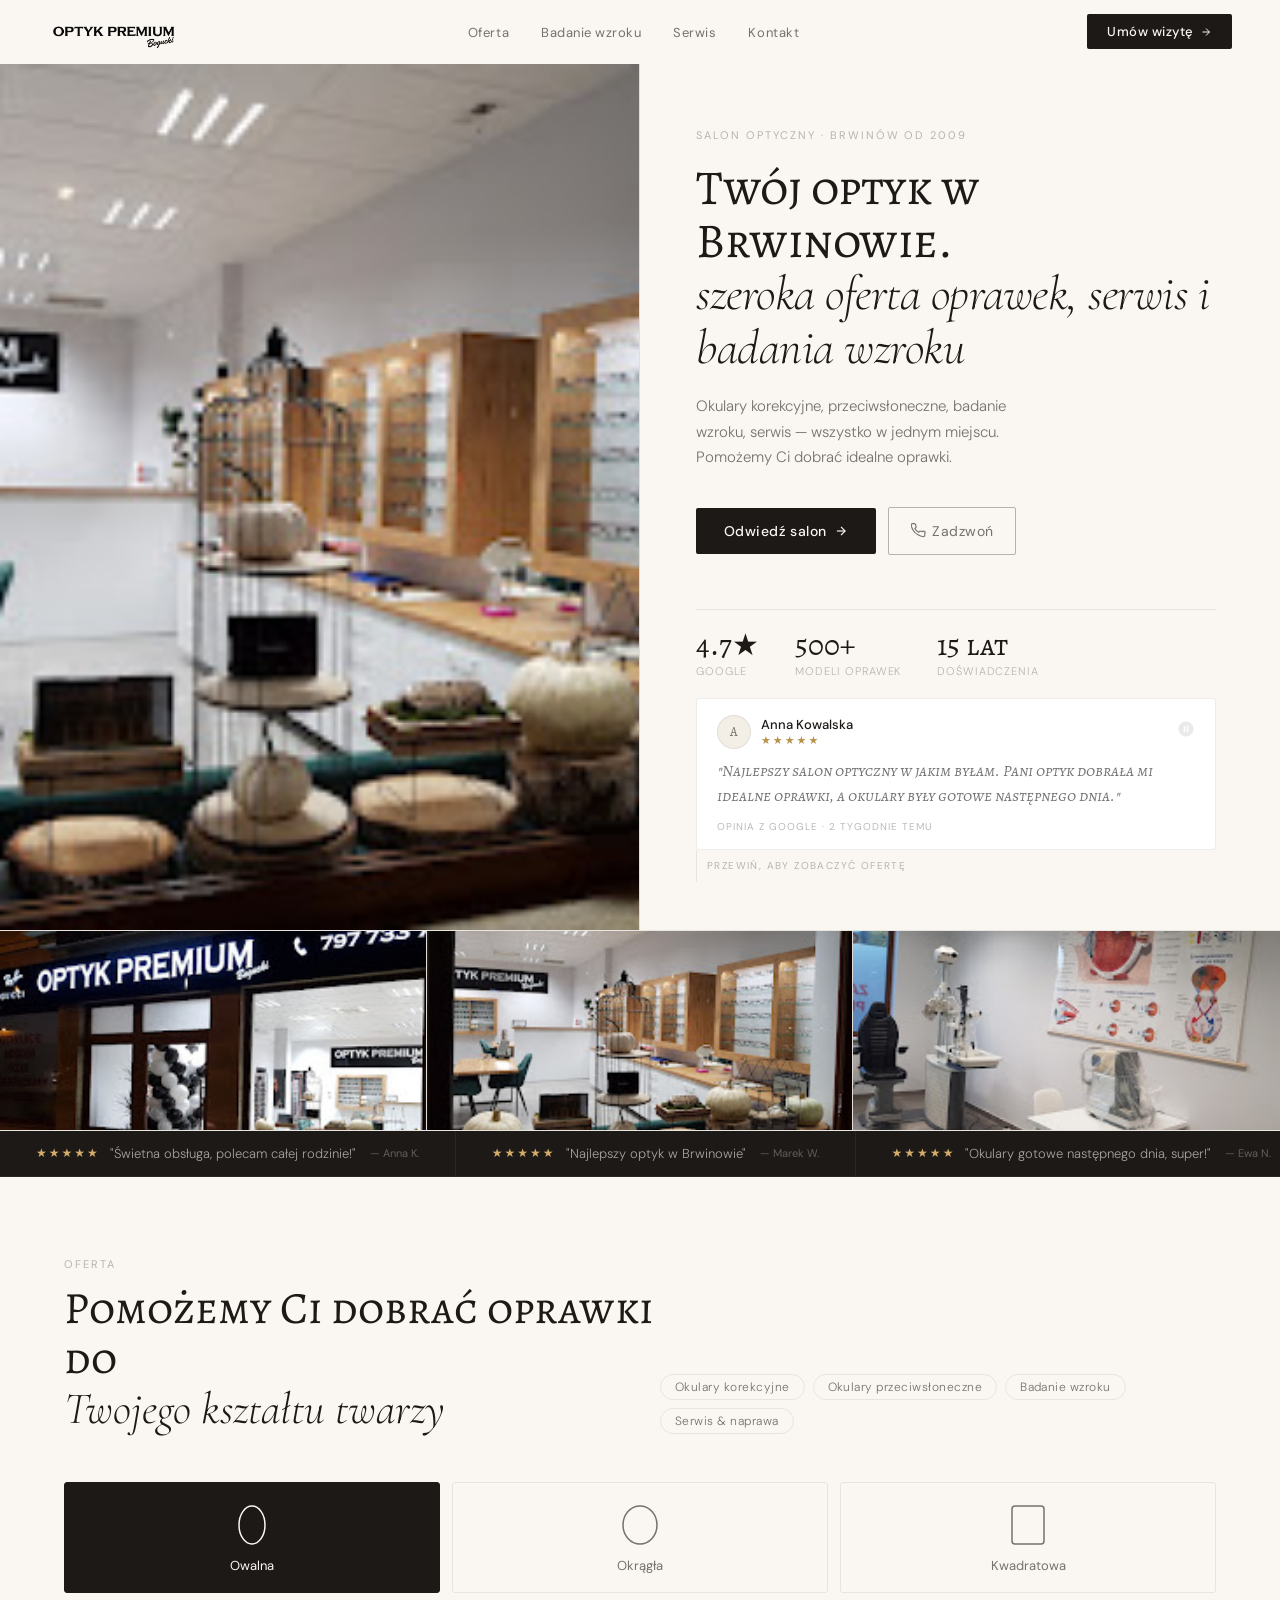
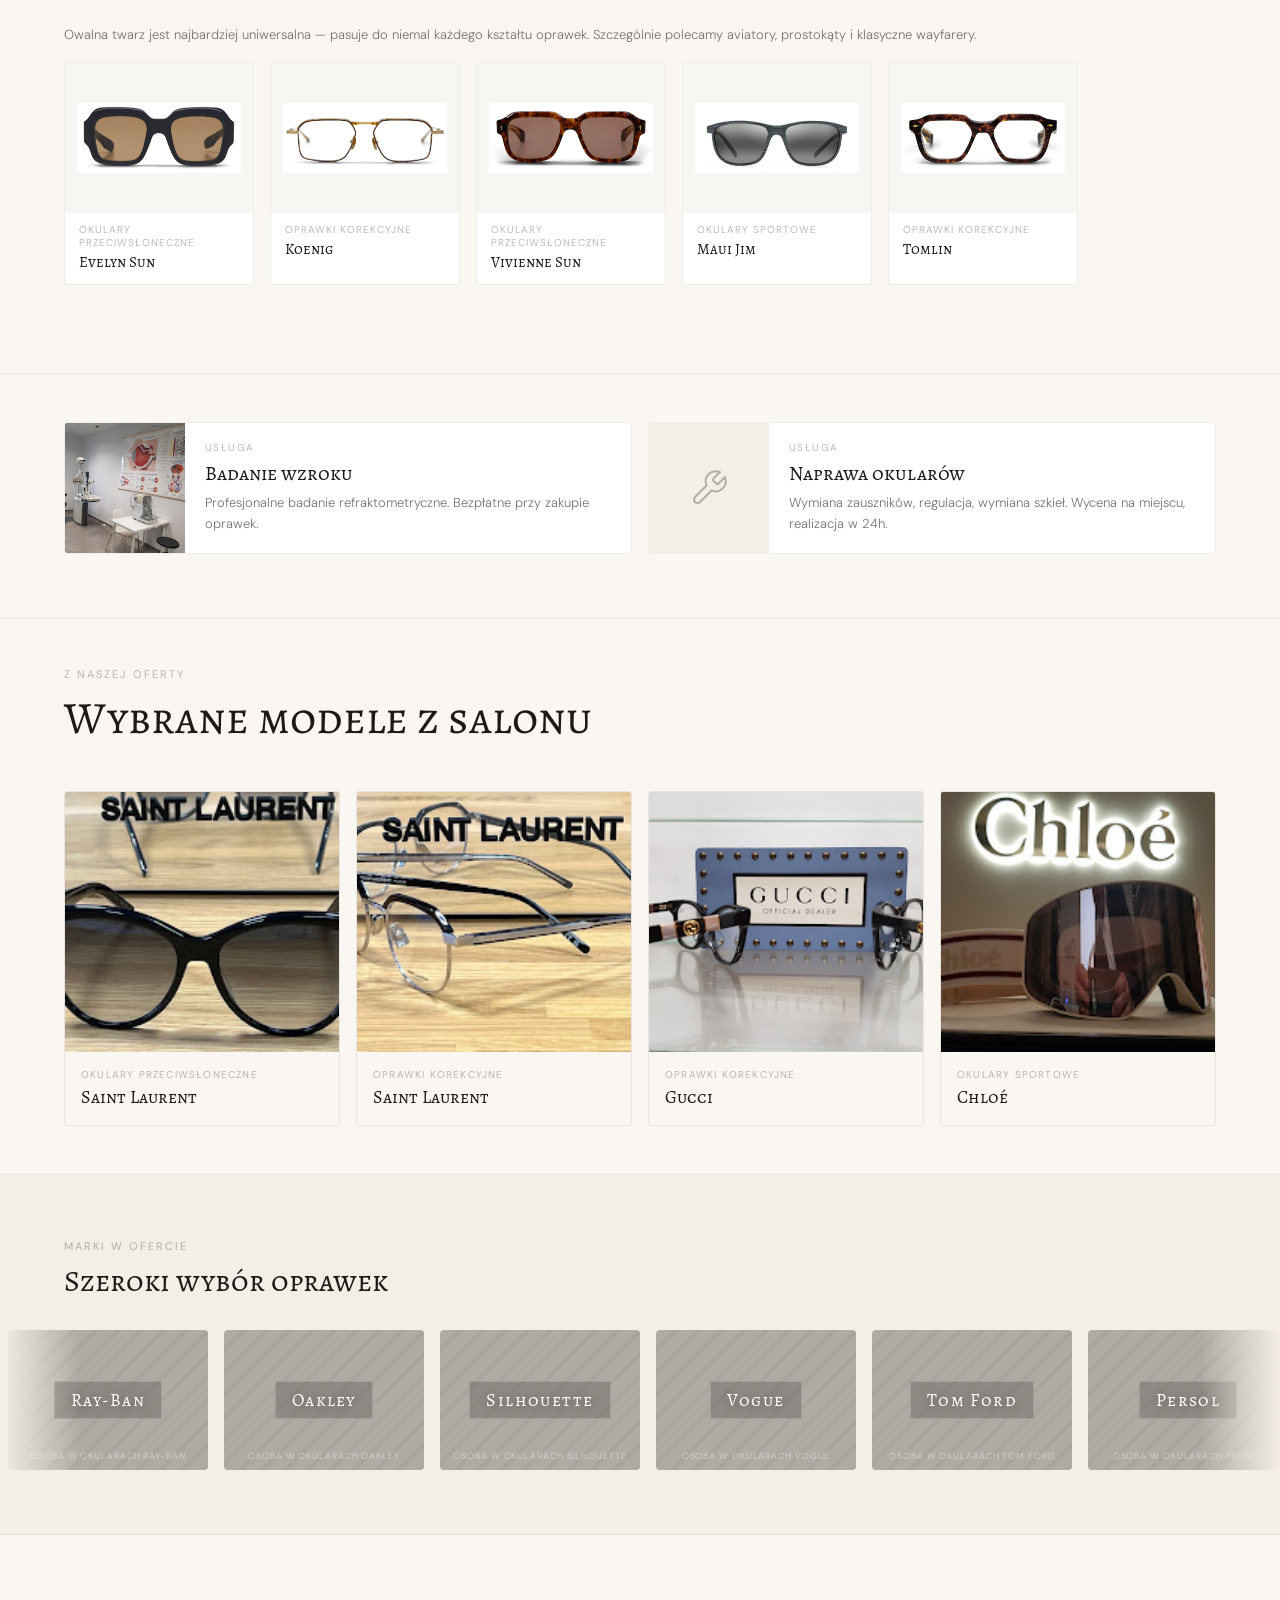
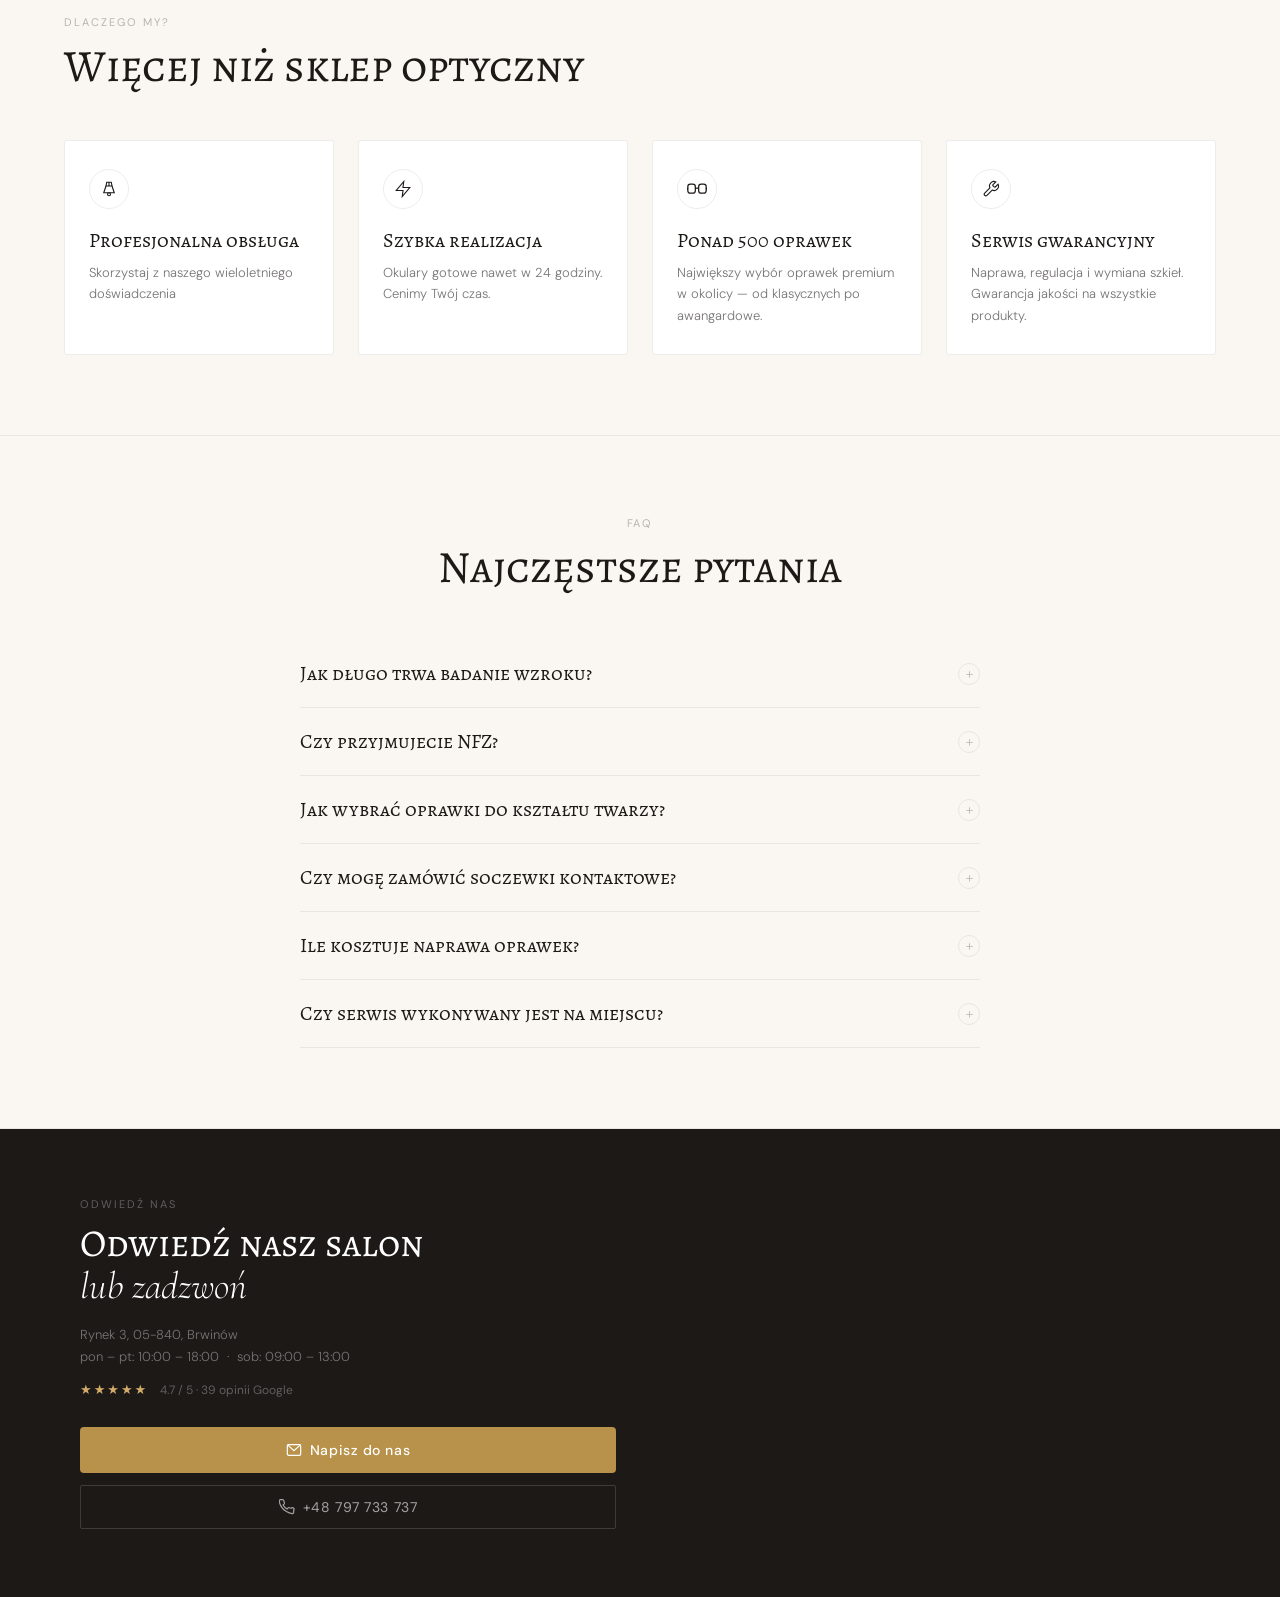
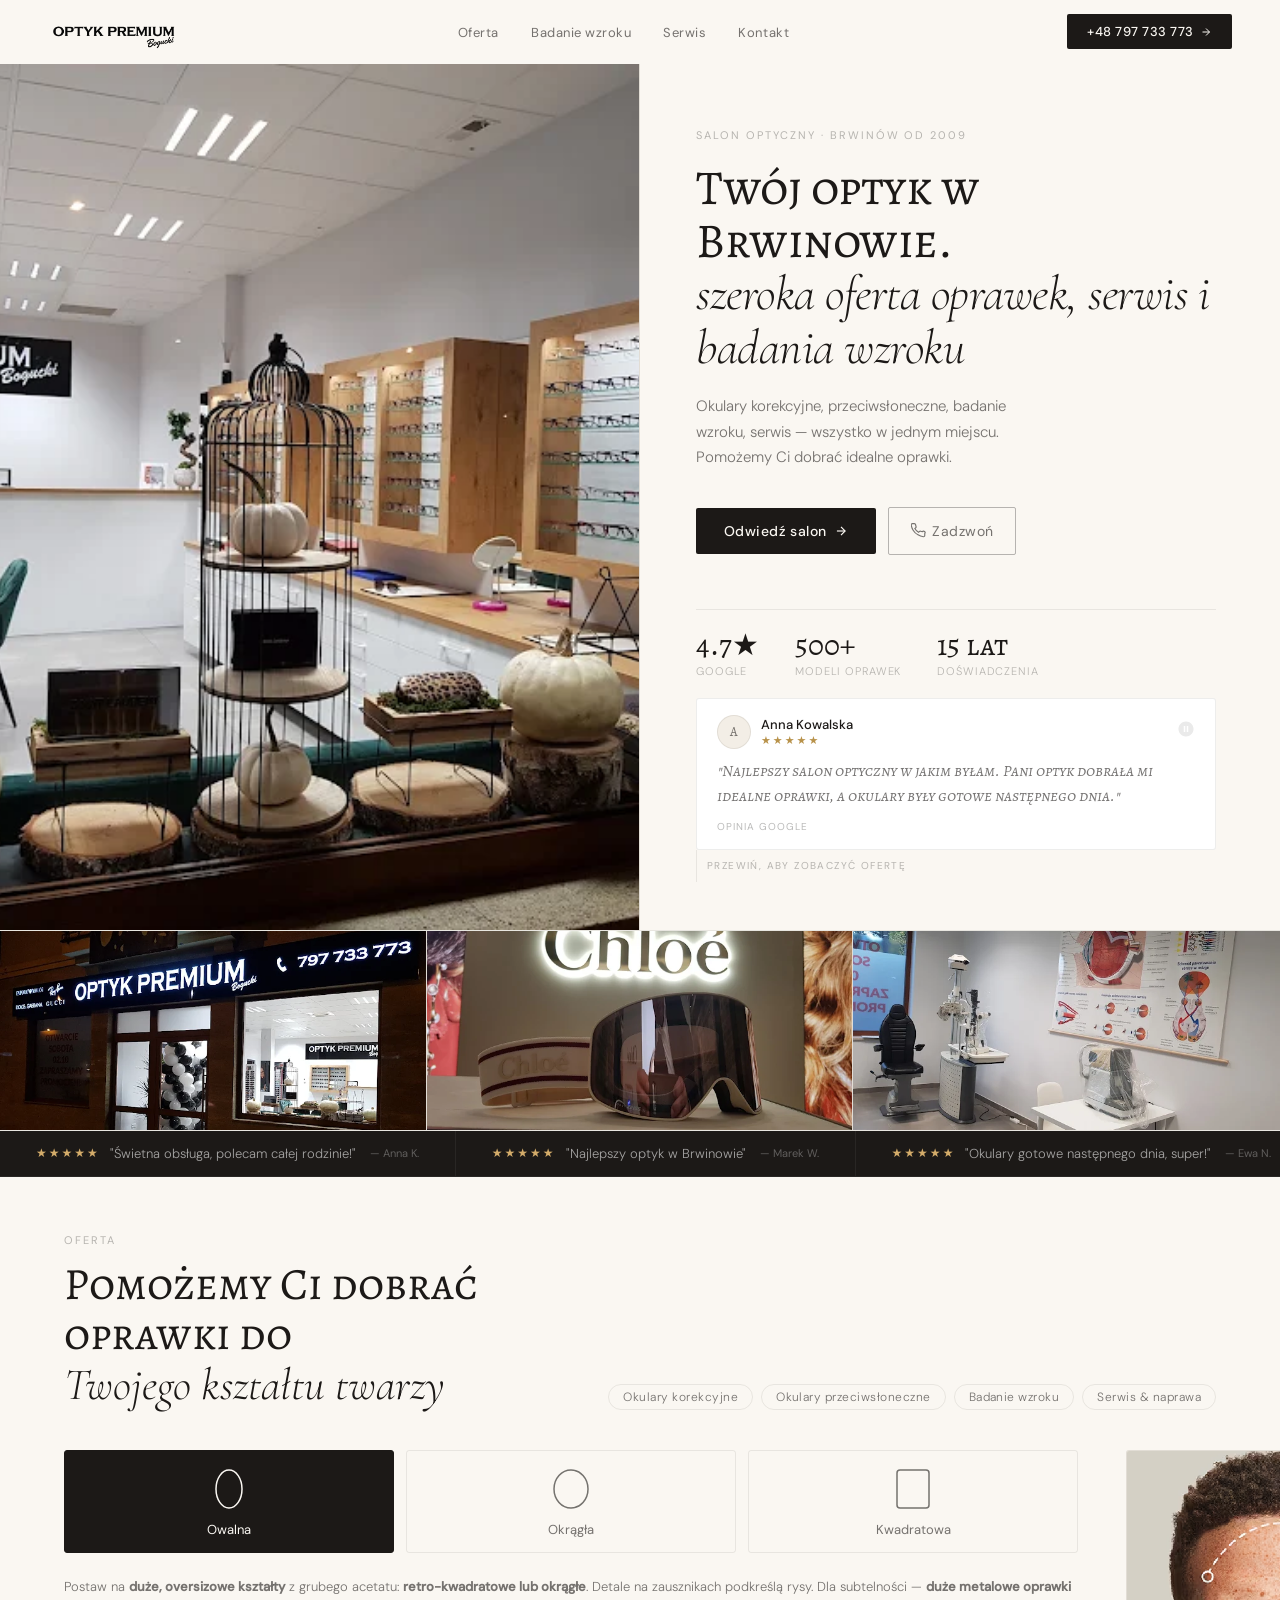
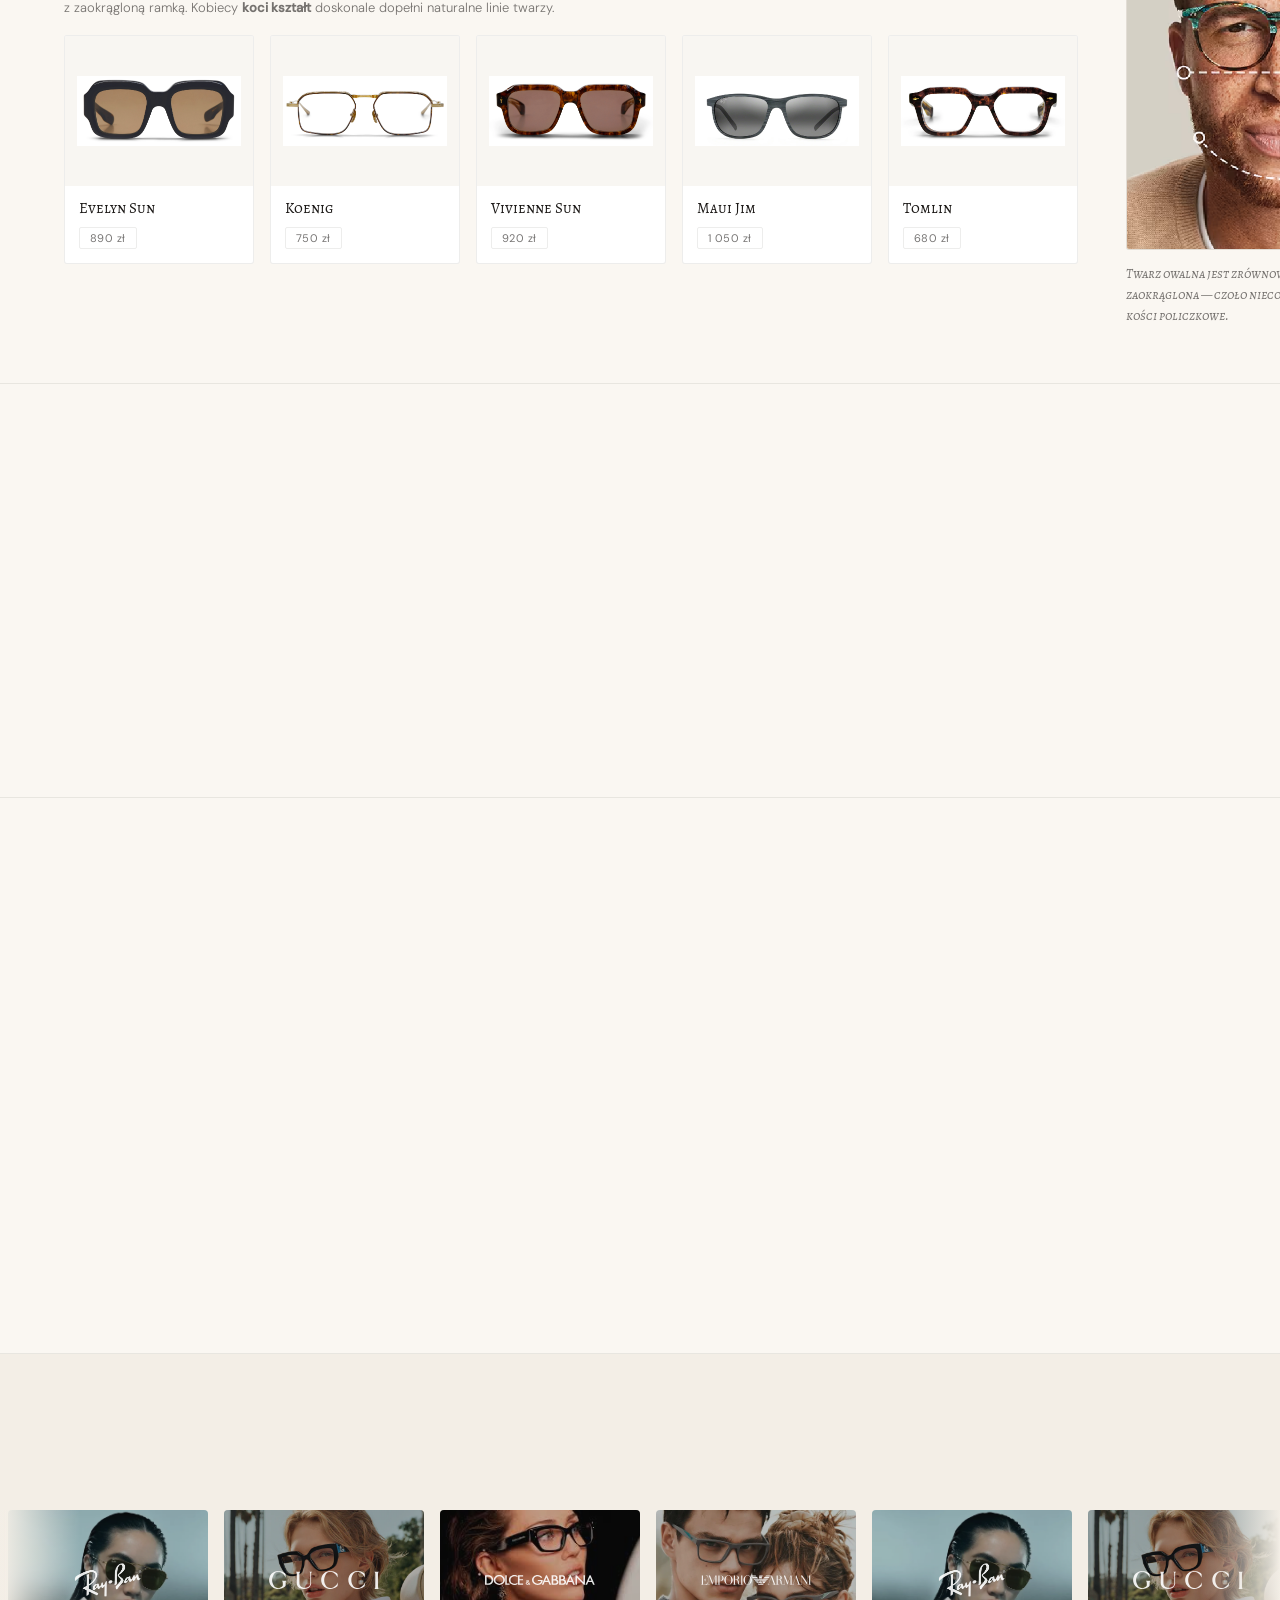
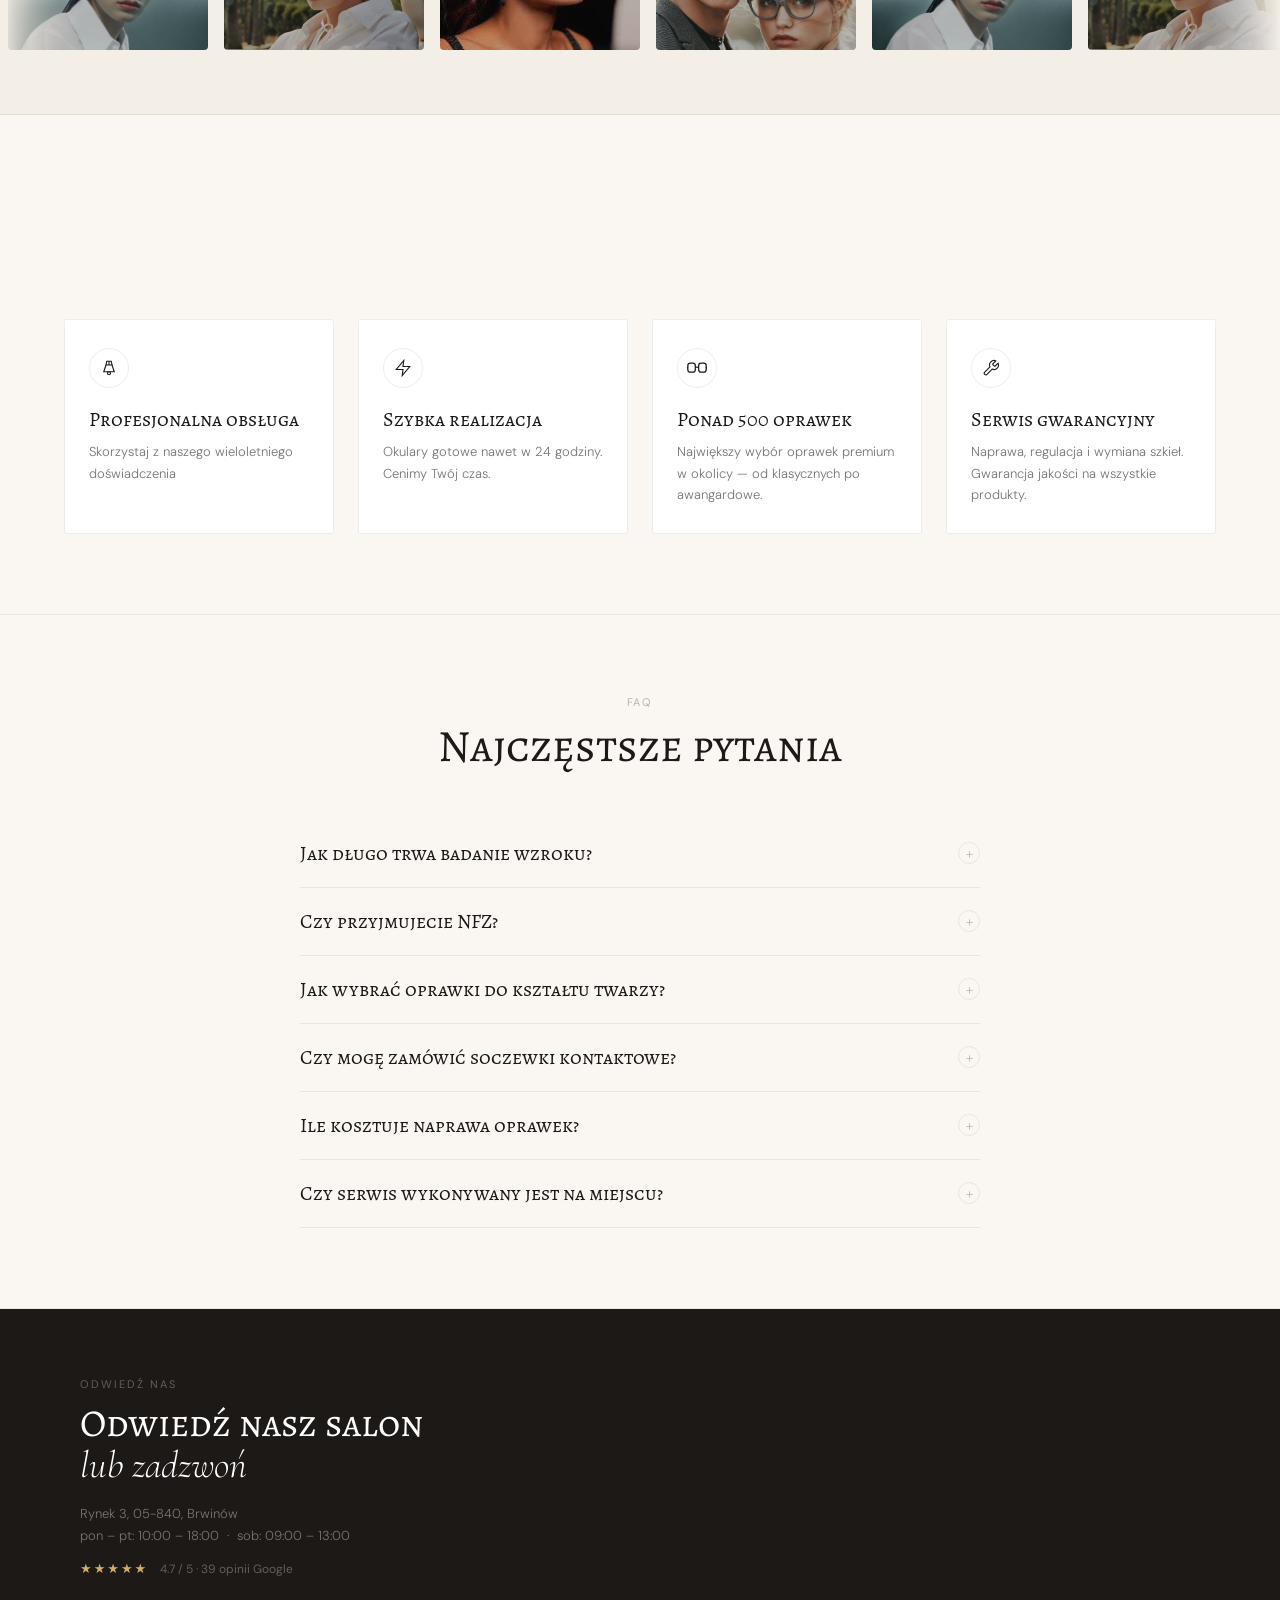
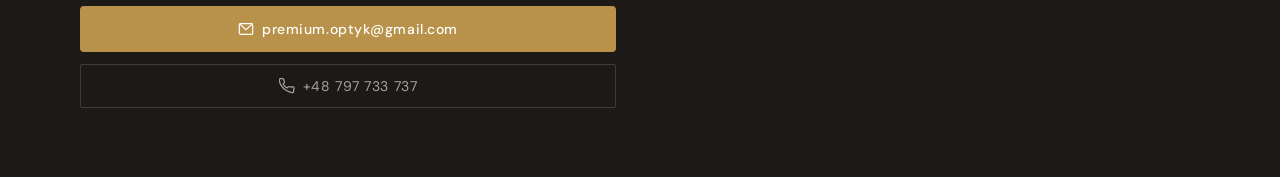
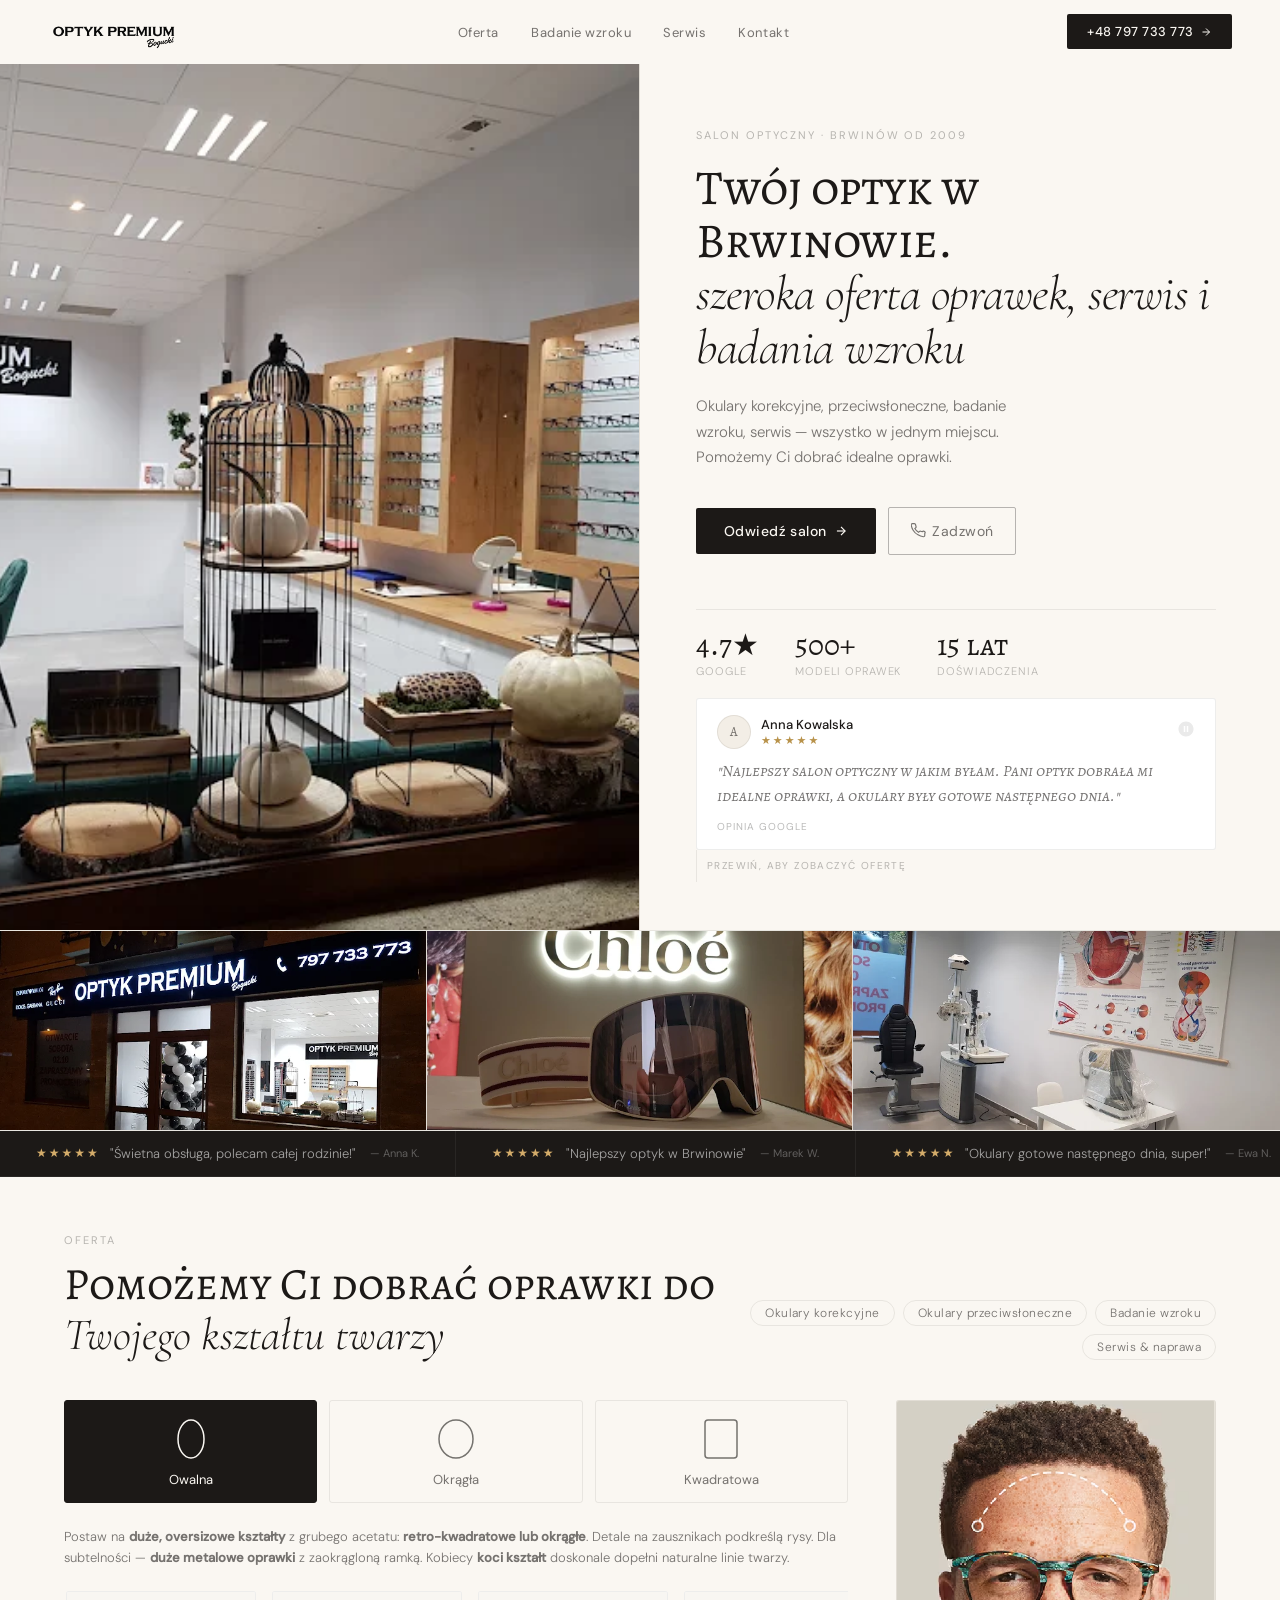
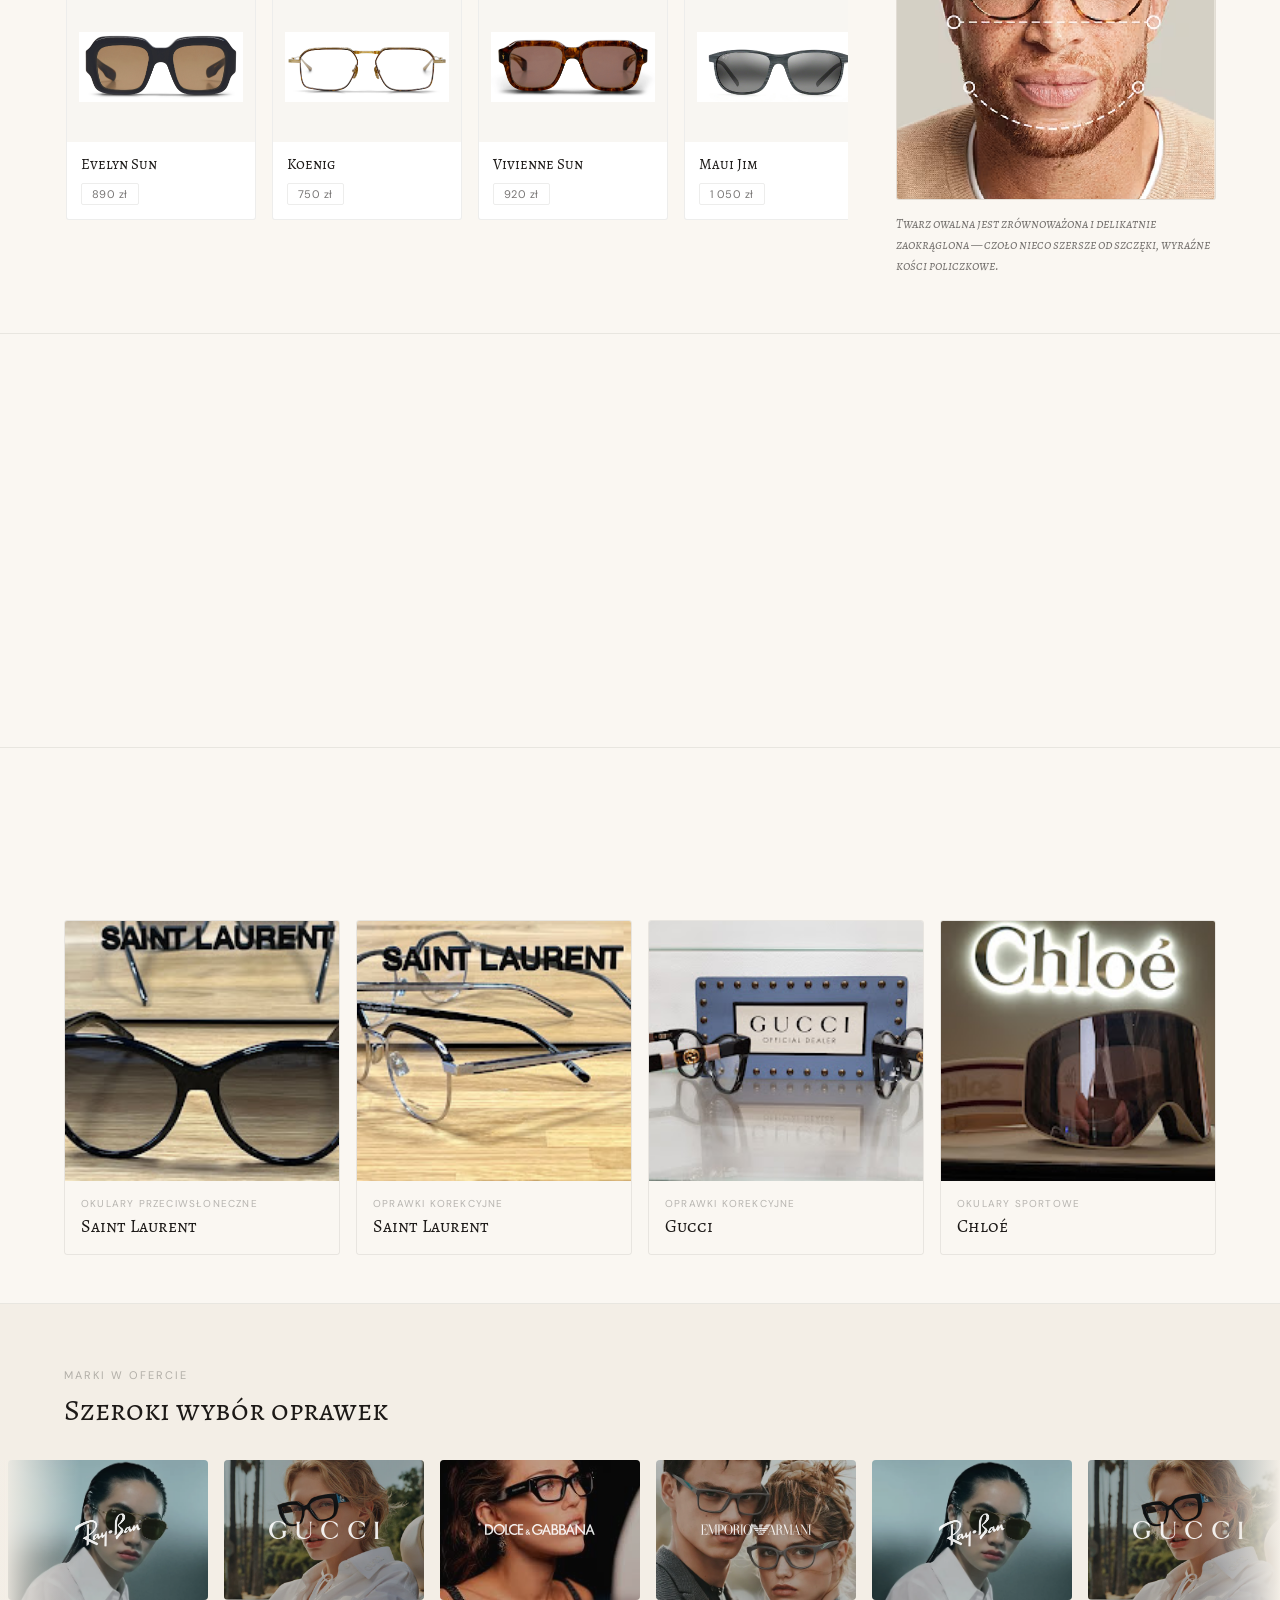
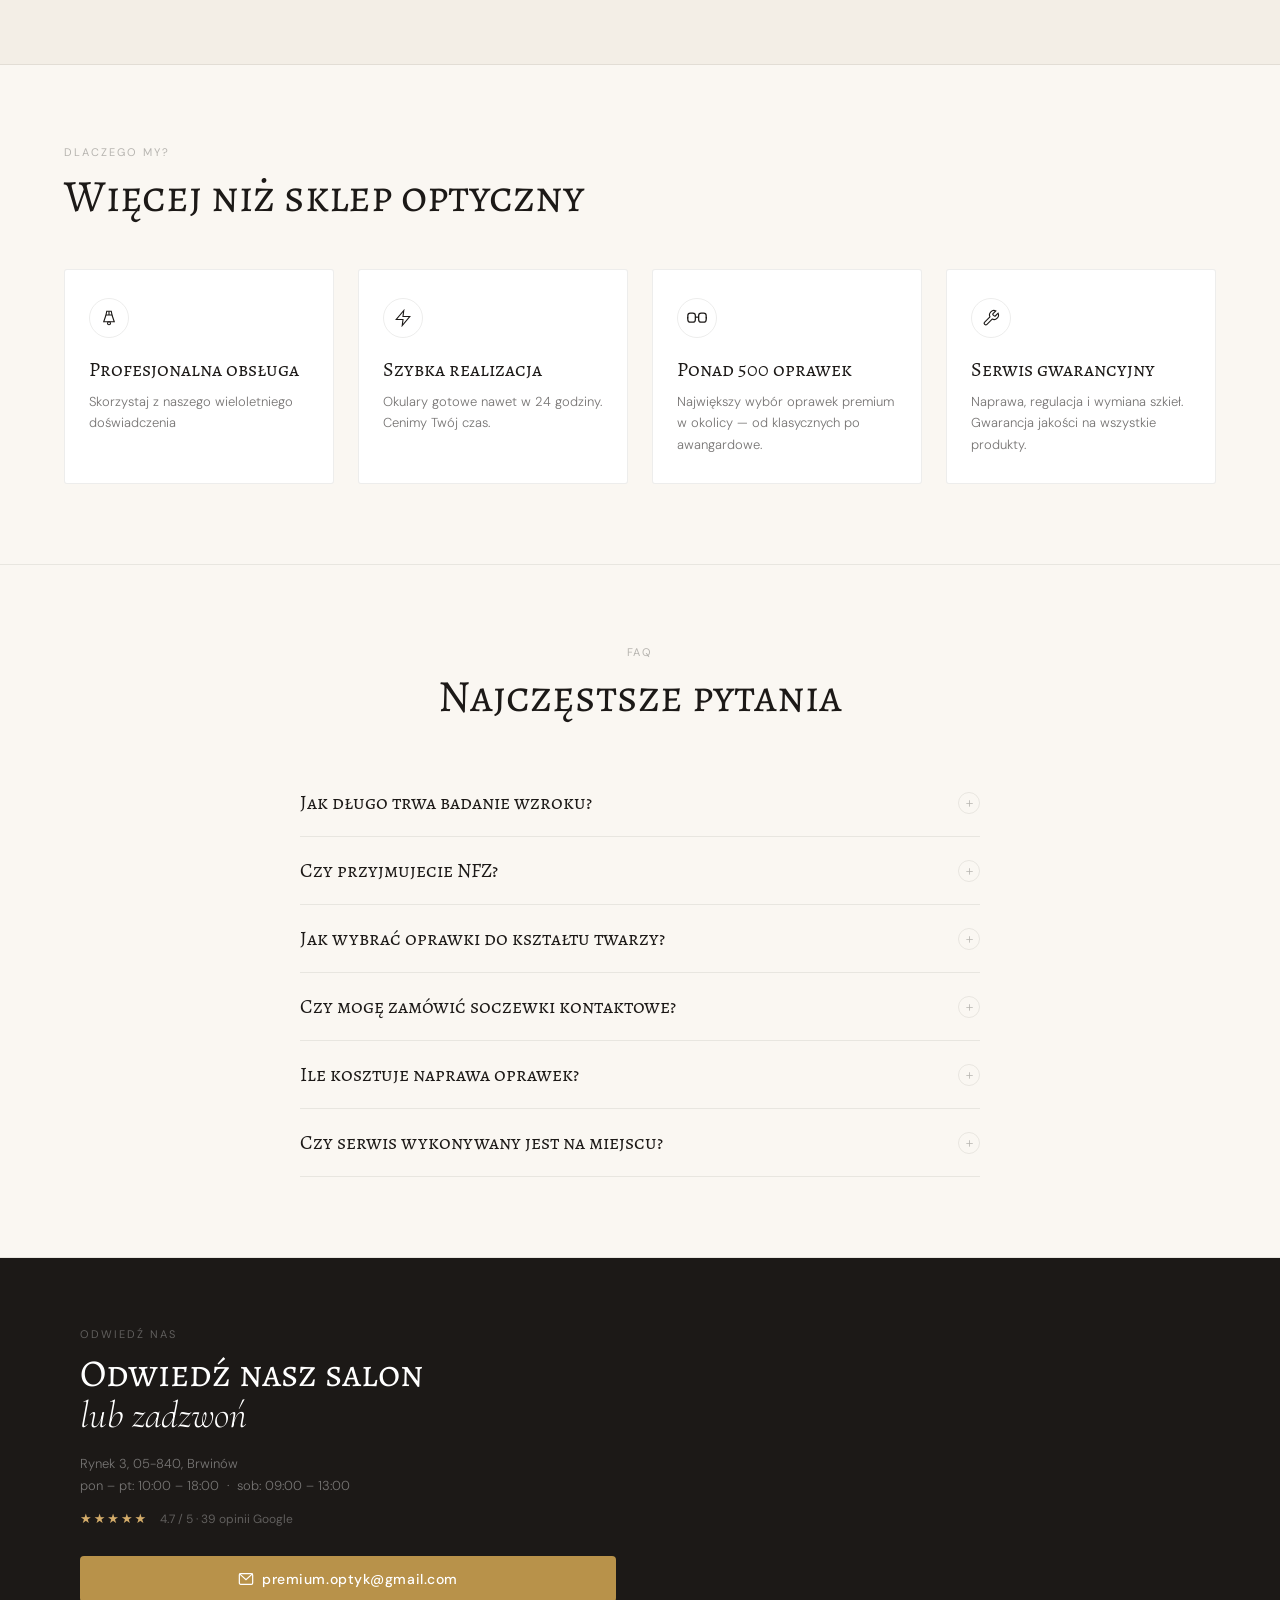
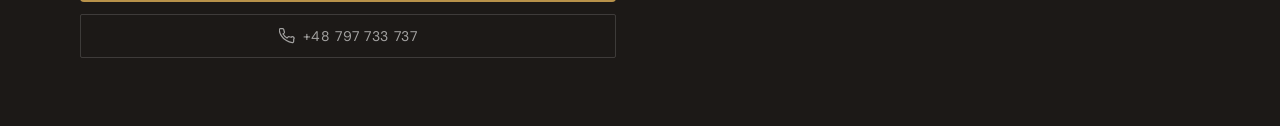
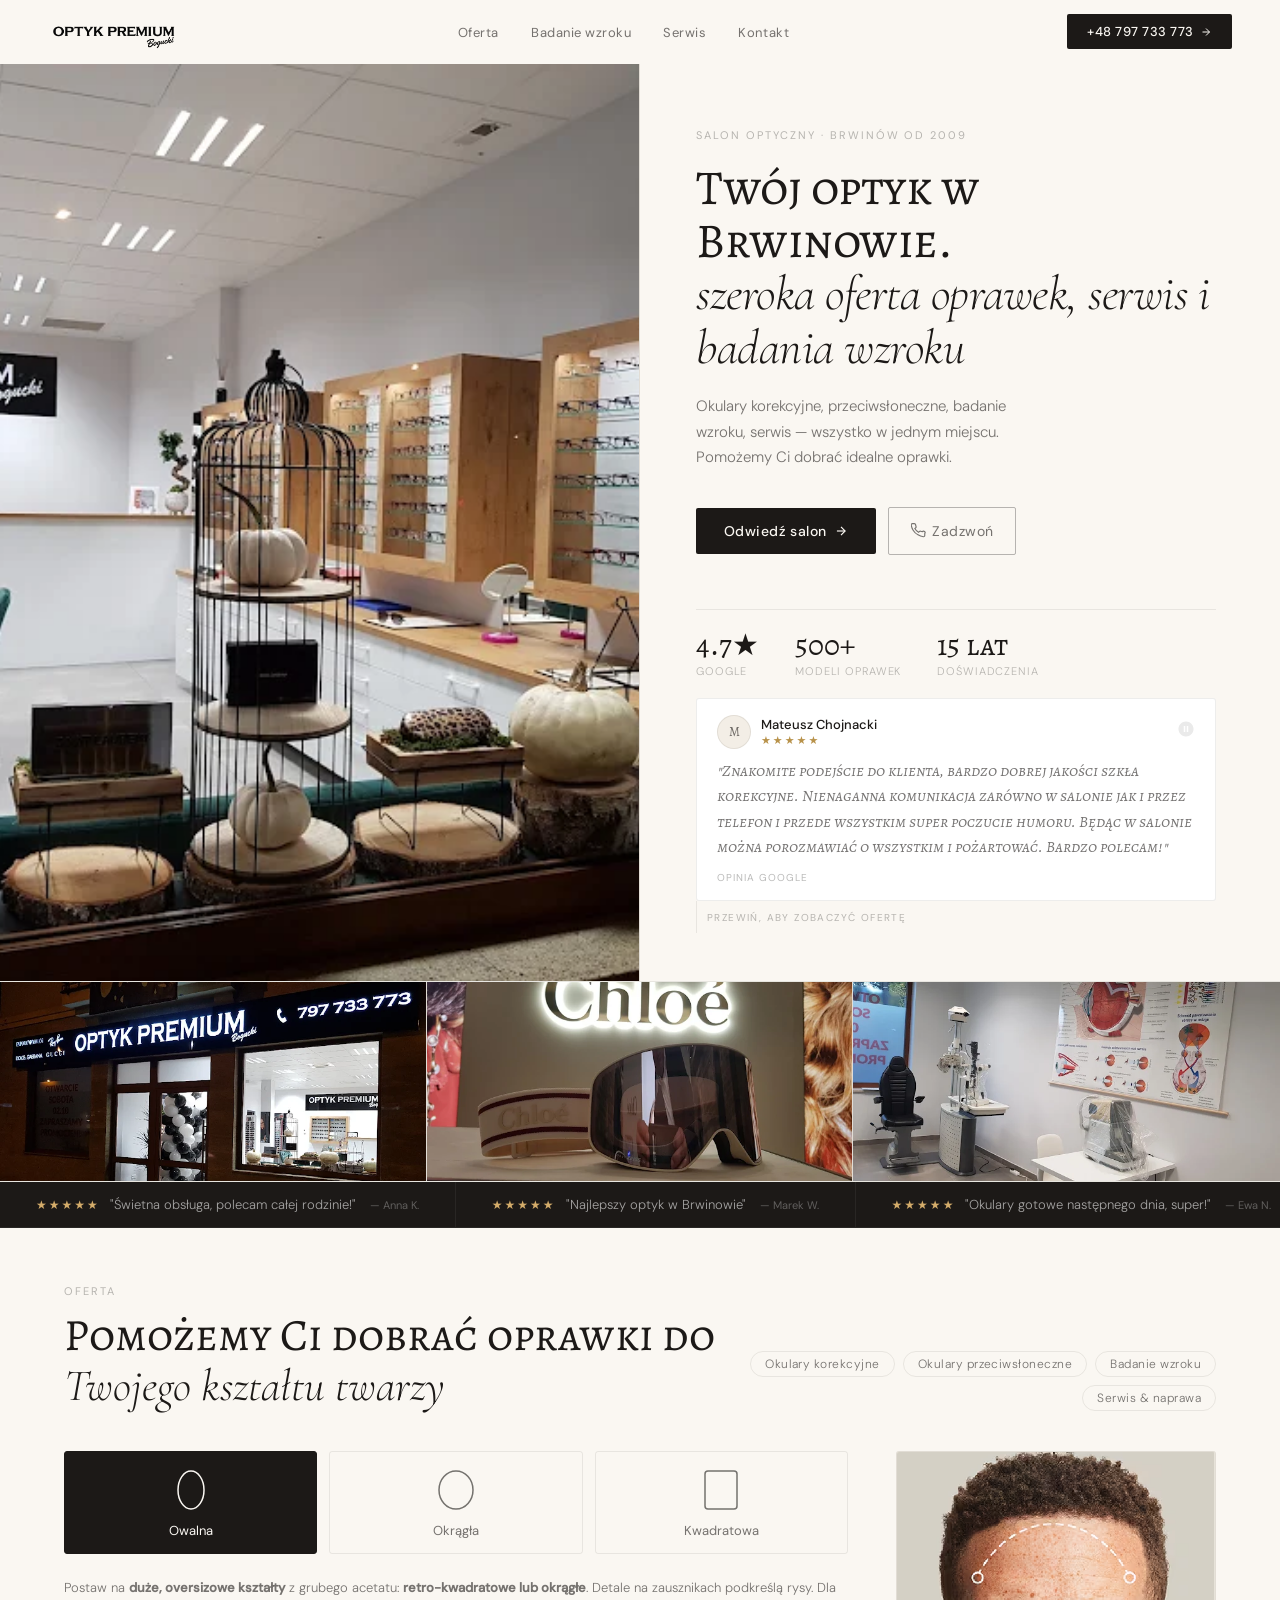
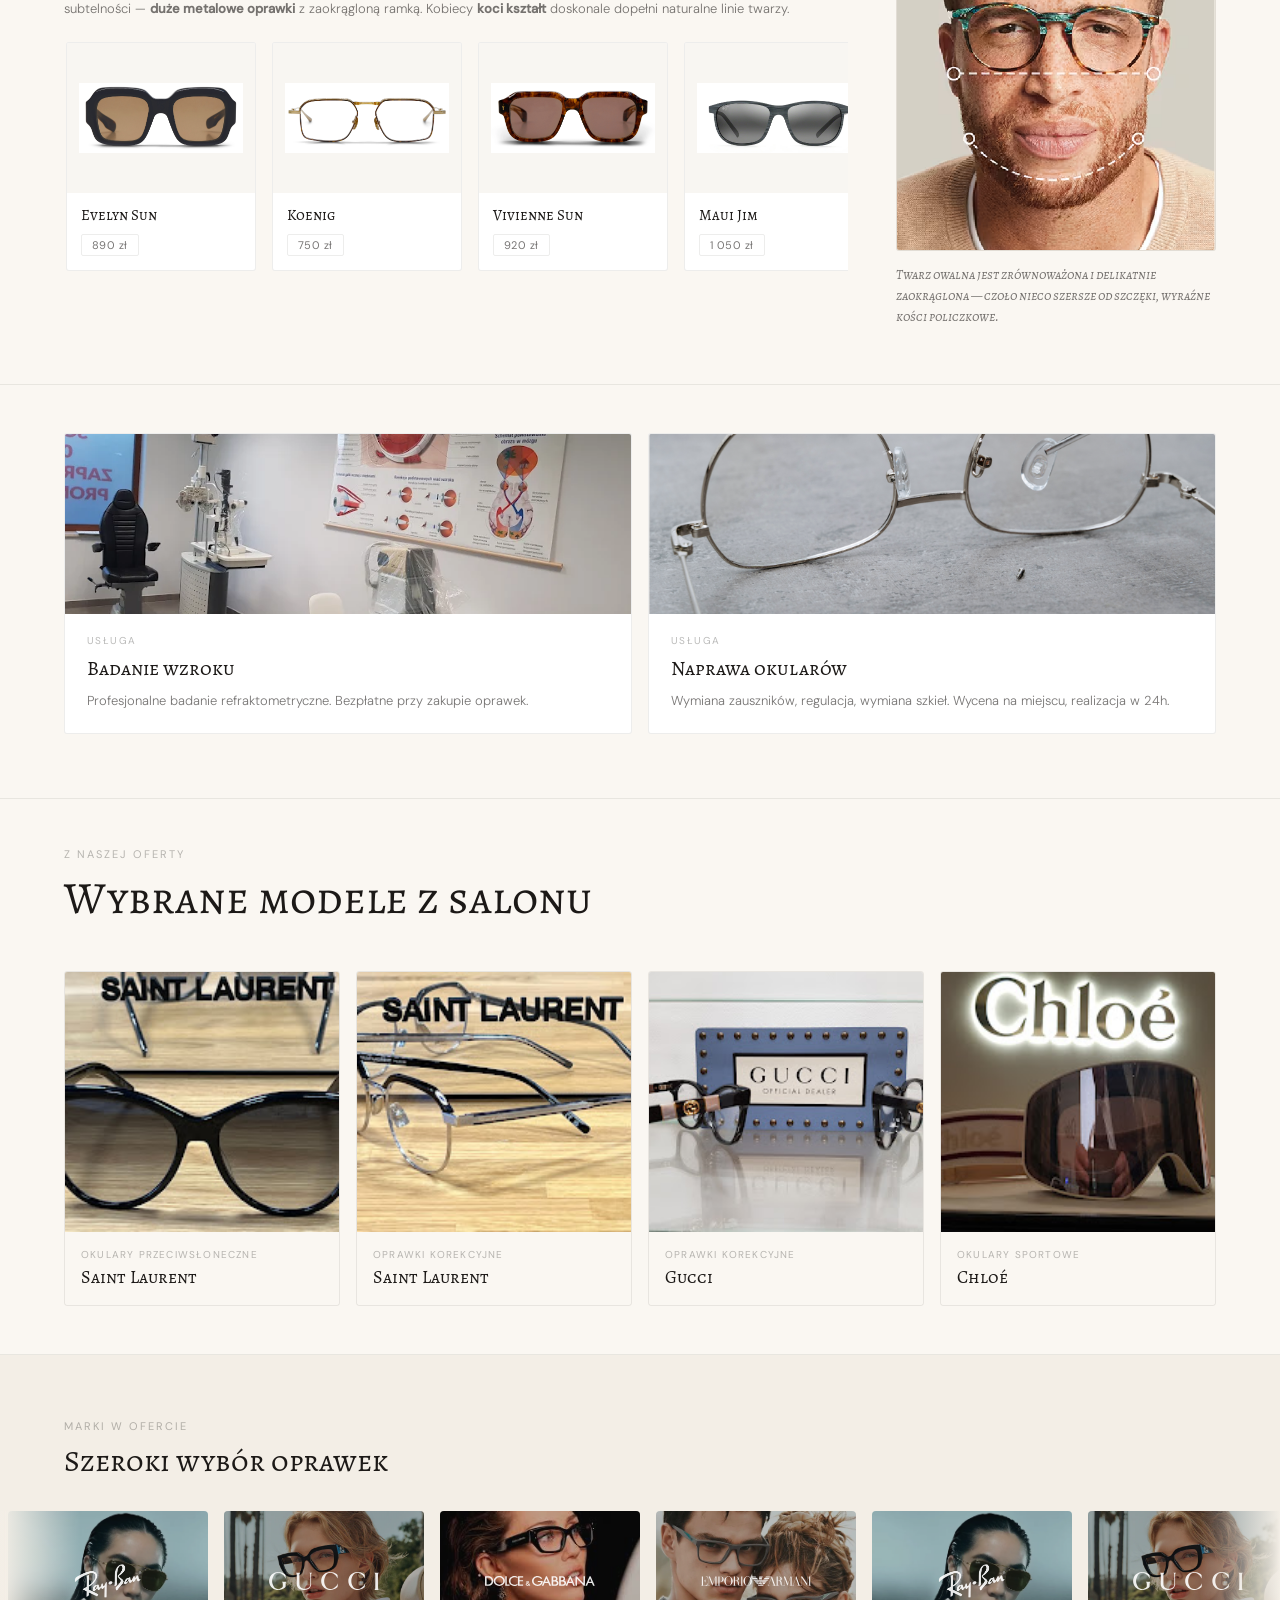
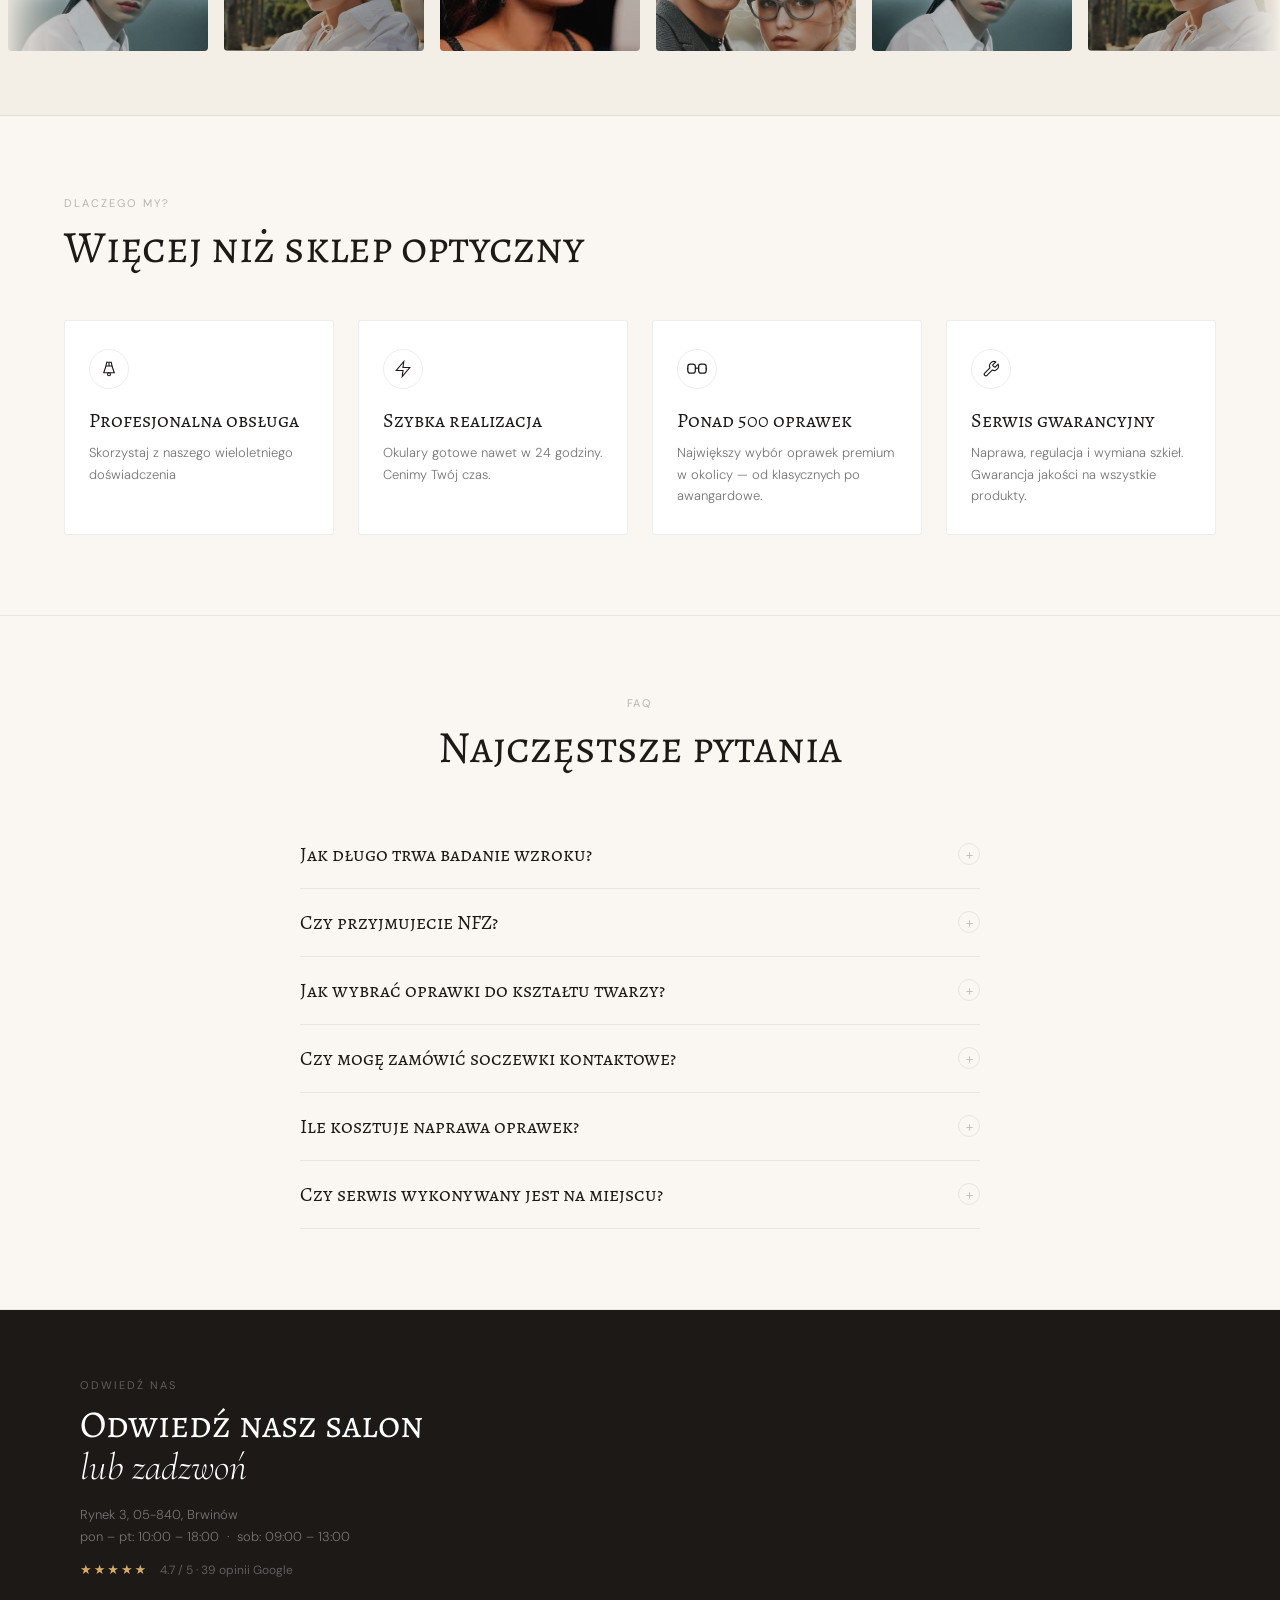
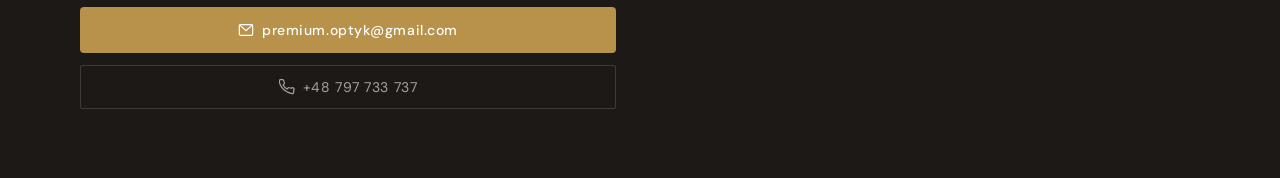
